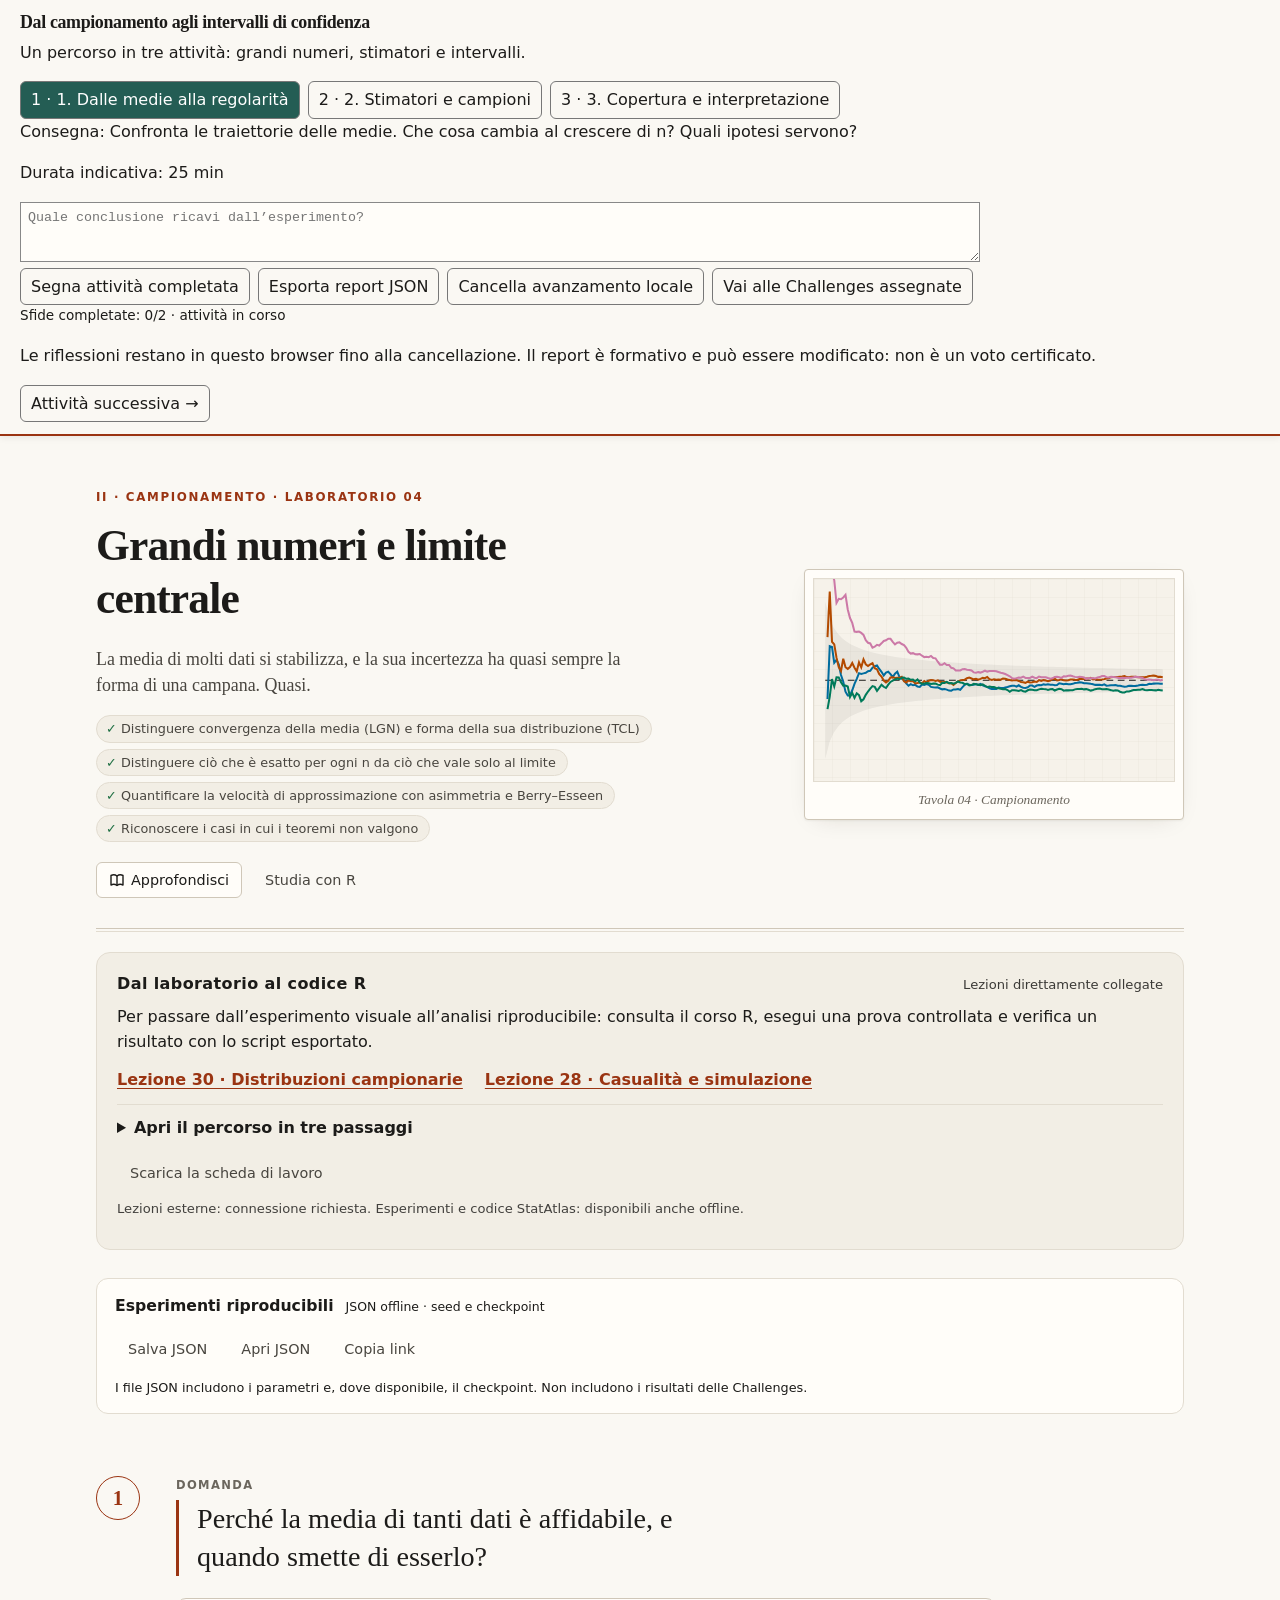
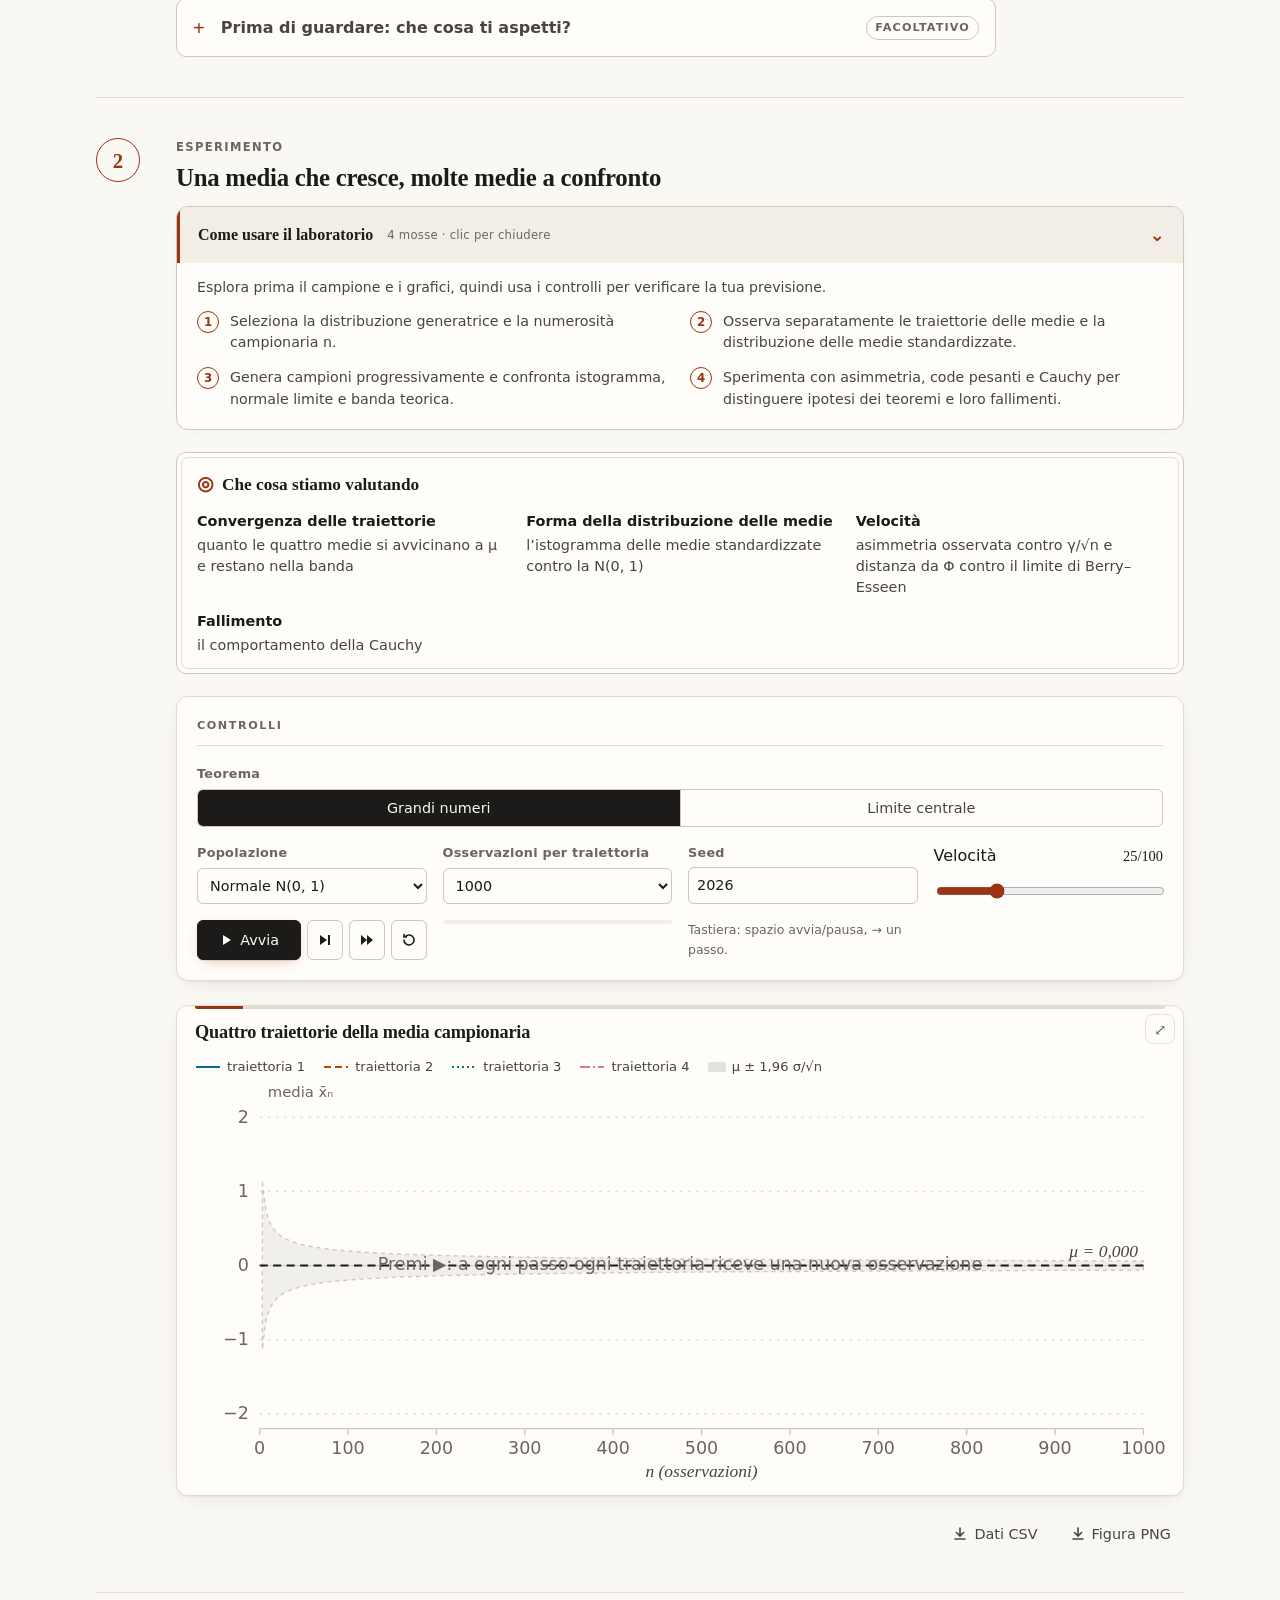
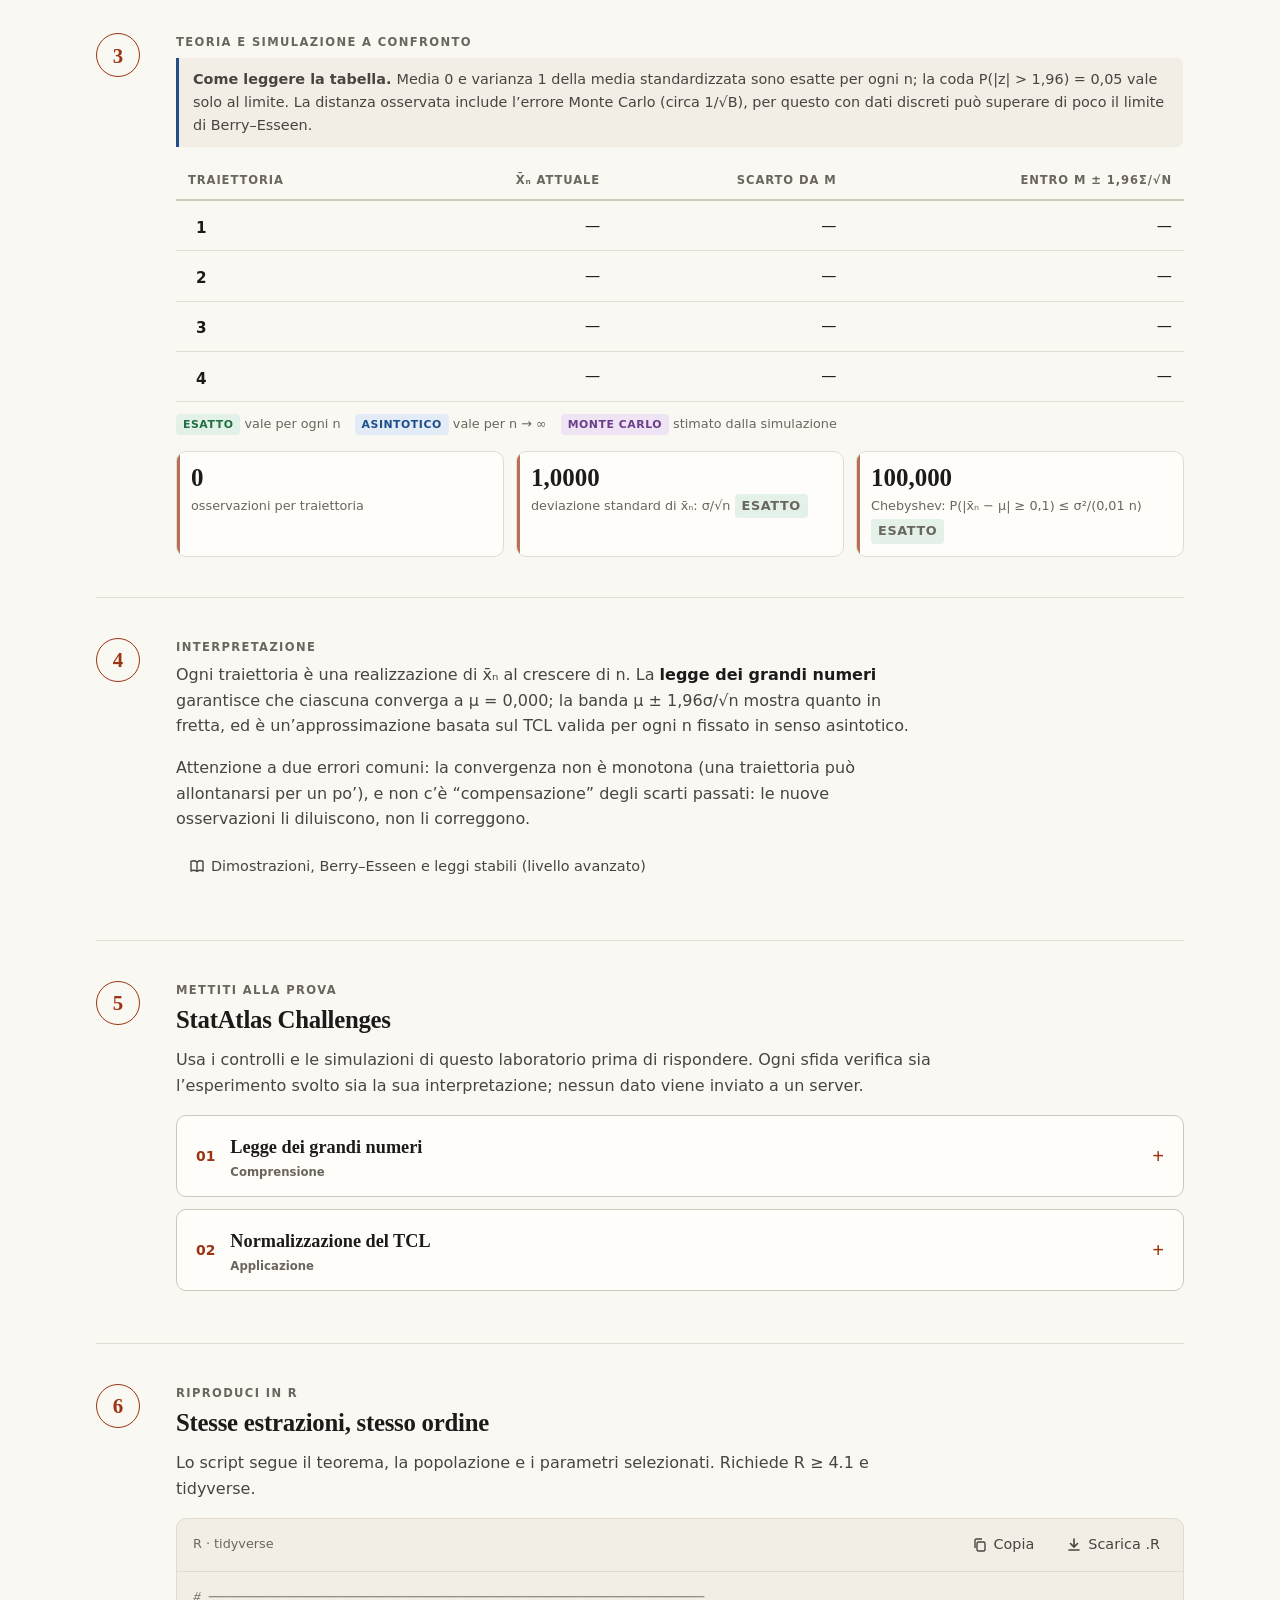
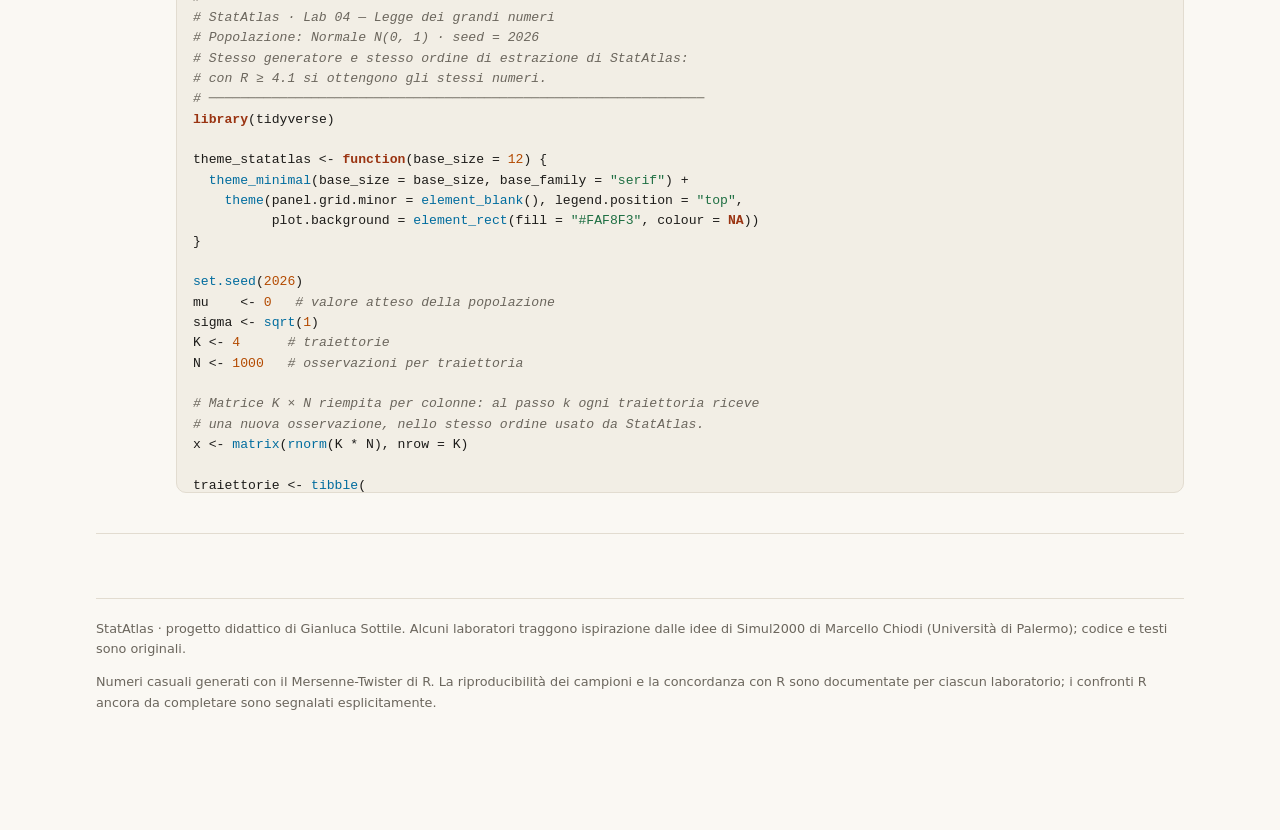
==== examples/E_percorso_campionamento.html @ dee4f97e "StatAtlas 2.1: offline teaching paths, editable projects and formative reports" ====
<!doctype html><html lang="it"><head><meta charset="utf-8"><meta name="viewport" content="width=device-width,initial-scale=1"><title>StatAtlas for Teachers · Offline</title><style>
/* styles/tokens.css */
/* StatAtlas · design tokens — tema "Editoriale" */
:root {
  --paper: #FAF8F3;
  --paper-2: #F2EEE5;
  --card: #FFFDF9;
  --ink: #1C1B19;
  --ink-2: #48453F;
  --ink-3: #6B665D;  /* ≥ 4,9:1 su tutte le superfici chiare */
  --rule: #E2DCD0;
  --rule-2: #CFC7B8;
  --accent: #9A3412;
  --accent-soft: #F6E7DD;
  --focus: #1D4ED8;

  /* dati: Okabe–Ito, sempre accompagnati da forma/tratteggio */
  /* tinte Okabe–Ito scurite per contrasto ≥ 4,5:1 anche come testo (WCAG AA) */
  --c1: #006C9E;  /* serie 1    ▲ continuo  */
  --c2: #B34A00;  /* serie 2    ◆ tratteggio */
  --c3: #007A5A;  /* serie 3    ● punteggiato */
  --c4: #CC79A7;
  --c-theory: #1C1B19;

  /* etichette di stato del risultato */
  --st-exact: #1F6F43;     --st-exact-bg: #E3F1E8;
  --st-asym: #1E4E8C;      --st-asym-bg: #E2EBF6;
  --st-approx: #8A5A00;    --st-approx-bg: #F6ECD6;
  --st-mc: #6B3E8A;        --st-mc-bg: #EEE4F4;

  --serif: "Iowan Old Style", "Palatino Linotype", "Book Antiqua", Palatino, Georgia, serif;
  --sans: system-ui, -apple-system, "Segoe UI", Roboto, "Helvetica Neue", Arial, sans-serif;
  --mono: ui-monospace, "SF Mono", Menlo, Consolas, "Liberation Mono", monospace;

  --fs-0: .8rem; --fs-1: .9rem; --fs-2: 1rem; --fs-3: 1.25rem; --fs-4: 1.56rem; --fs-5: 1.95rem; --fs-6: 2.6rem;
  --r: 10px; --r-sm: 6px;
  --shadow: 0 1px 2px rgba(40, 30, 10, .05), 0 6px 24px -12px rgba(40, 30, 10, .18);
  --sidebar: 280px; --measure: 72ch;
  --art-bg: #F6F2EA; --logo-bg: #FFFDF9;
  color-scheme: light;
}

@media (prefers-color-scheme: dark) {
  :root:not([data-theme="light"]) {
    --paper: #151412; --paper-2: #1C1B18; --card: #201E1B;
    --ink: #ECE7DC; --ink-2: #C3BCAE; --ink-3: #8F887B;
    --rule: #33302B; --rule-2: #46423B;
    --accent: #F0A07A; --accent-soft: #3A2419; --focus: #93B4FF;
    --c1: #56B4E9; --c2: #F08A3C; --c3: #2FC499; --c4: #E19BC4; --c-theory: #ECE7DC;
    --st-exact: #8FD6AA; --st-exact-bg: #1B2E22; --st-asym: #A8C6F0; --st-asym-bg: #1A2638;
    --st-approx: #E8C37A; --st-approx-bg: #33291A; --st-mc: #D0AEE8; --st-mc-bg: #2B2134;
    --shadow: 0 1px 2px rgba(0,0,0,.3), 0 8px 28px -12px rgba(0,0,0,.6);
    --art-bg: #1A1916; --logo-bg: #201E1B;
    color-scheme: dark;
  }
}
:root[data-theme="dark"] {
  --paper: #151412; --paper-2: #1C1B18; --card: #201E1B;
  --ink: #ECE7DC; --ink-2: #C3BCAE; --ink-3: #8F887B;
  --rule: #33302B; --rule-2: #46423B;
  --accent: #F0A07A; --accent-soft: #3A2419; --focus: #93B4FF;
  --c1: #56B4E9; --c2: #F08A3C; --c3: #2FC499; --c4: #E19BC4; --c-theory: #ECE7DC;
  --st-exact: #8FD6AA; --st-exact-bg: #1B2E22; --st-asym: #A8C6F0; --st-asym-bg: #1A2638;
  --st-approx: #E8C37A; --st-approx-bg: #33291A; --st-mc: #D0AEE8; --st-mc-bg: #2B2134;
  --shadow: 0 1px 2px rgba(0,0,0,.3), 0 8px 28px -12px rgba(0,0,0,.6);
  --art-bg: #1A1916; --logo-bg: #201E1B;
  color-scheme: dark;
}

/* styles/app.css */
/* StatAtlas · base, layout e componenti */
*, *::before, *::after { box-sizing: border-box; }
html { -webkit-text-size-adjust: 100%; }
body {
  margin: 0; background: var(--paper); color: var(--ink);
  font: 400 var(--fs-2)/1.6 var(--sans);
  -webkit-font-smoothing: antialiased;
}
h1, h2, h3 { font-family: var(--serif); font-weight: 600; line-height: 1.2; margin: 0 0 .5em; letter-spacing: -.01em; }
h1 { font-size: var(--fs-6); }
h2 { font-size: var(--fs-4); }
h3 { font-size: var(--fs-3); }
p { margin: 0 0 1em; }
a { color: var(--accent); }
code, pre, kbd { font-family: var(--mono); font-size: .88em; }
:focus-visible { outline: 2px solid var(--focus); outline-offset: 2px; border-radius: 4px; }
.sr-only { position: absolute; width: 1px; height: 1px; overflow: hidden; clip: rect(0 0 0 0); white-space: nowrap; }
.m { font-family: var(--serif); font-style: italic; white-space: nowrap; }
.m-up { font-family: var(--serif); white-space: nowrap; }

/* ---------- shell ---------- */
.app { display: grid; grid-template-columns: var(--sidebar) 1fr; min-height: 100vh; }
.sidebar {
  position: sticky; top: 0; height: 100vh; overflow-y: auto;
  border-right: 1px solid var(--rule); padding: 28px 20px 24px; background: var(--paper);
}
.brand { display: flex; align-items: baseline; gap: 8px; text-decoration: none; color: var(--ink); margin-bottom: 4px; }
.brand-mark { font-family: var(--serif); font-size: 1.6rem; font-weight: 700; letter-spacing: -.02em; }
.brand-mark span { color: var(--accent); }
.brand-tag { color: var(--ink-3); font-size: var(--fs-0); margin: 0 0 22px; }
.nav-part { margin: 18px 0 6px; font-size: .72rem; letter-spacing: .12em; text-transform: uppercase; color: var(--ink-3); font-weight: 600; }
.nav-list { list-style: none; margin: 0; padding: 0; }
.nav-link {
  display: grid; grid-template-columns: 28px 1fr auto; align-items: baseline; gap: 4px;
  padding: 6px 8px; border-radius: var(--r-sm); color: var(--ink-2); text-decoration: none; font-size: var(--fs-1);
}
.nav-link .num { font-family: var(--serif); color: var(--ink-3); font-variant-numeric: tabular-nums; }
.nav-link:hover { background: var(--paper-2); color: var(--ink); }
.nav-link[aria-current="page"] { background: var(--accent-soft); color: var(--ink); font-weight: 600; }
.nav-link[aria-current="page"] .num { color: var(--accent); }
.nav-link.is-soon { color: var(--ink-3); }
.nav-link .dot { width: 6px; height: 6px; border-radius: 50%; background: var(--rule-2); align-self: center; }
.nav-link.is-ready .dot { background: var(--st-exact); }
.sidebar-foot { margin-top: 28px; padding-top: 16px; border-top: 1px solid var(--rule); display: flex; gap: 8px; flex-wrap: wrap; }

.topbar { display: none; }
main { min-width: 0; }
.page { max-width: 1120px; margin: 0 auto; padding: 48px 48px 96px; }

/* ---------- bottoni e controlli ---------- */
.btn {
  display: inline-flex; align-items: center; gap: 6px; justify-content: center;
  font: 500 var(--fs-1)/1 var(--sans); color: var(--ink); background: var(--card);
  border: 1px solid var(--rule-2); border-radius: var(--r-sm); padding: 8px 12px; cursor: pointer;
  min-height: 36px; transition: background .15s, border-color .15s;
}
.btn:hover { background: var(--paper-2); }
.btn:disabled { opacity: .45; cursor: not-allowed; }
.btn-primary { background: var(--ink); color: var(--paper); border-color: var(--ink); }
.btn-primary:hover { background: var(--ink-2); }
.btn-ghost { background: transparent; border-color: transparent; color: var(--ink-2); }
.btn-ghost:hover { background: var(--paper-2); }
.btn-icon { padding: 8px; min-width: 36px; }
.btn svg { width: 16px; height: 16px; }

.field { display: grid; gap: 4px; }
.field > span { font-size: var(--fs-0); color: var(--ink-3); font-weight: 600; letter-spacing: .02em; }
.field output { font-family: var(--serif); font-variant-numeric: tabular-nums; color: var(--ink); font-size: var(--fs-1); }
.field-row { display: flex; justify-content: space-between; align-items: baseline; }
input[type="range"] { width: 100%; accent-color: var(--accent); }
input[type="number"], select {
  font: inherit; font-size: var(--fs-1); color: var(--ink); background: var(--card);
  border: 1px solid var(--rule-2); border-radius: var(--r-sm); padding: 6px 8px; min-height: 36px; width: 100%;
}
.seg { display: inline-flex; border: 1px solid var(--rule-2); border-radius: var(--r-sm); overflow: hidden; background: var(--card); }
.seg button { font: 500 var(--fs-1) var(--sans); border: 0; background: transparent; color: var(--ink-2); padding: 8px 14px; cursor: pointer; min-height: 36px; }
.seg button + button { border-left: 1px solid var(--rule-2); }
.seg button[aria-pressed="true"] { background: var(--ink); color: var(--paper); }

/* ---------- home ---------- */
.hero { padding: 24px 0 40px; border-bottom: 1px solid var(--rule); margin-bottom: 40px; }
.kicker { font-size: .74rem; letter-spacing: .14em; text-transform: uppercase; color: var(--accent); font-weight: 700; margin-bottom: 12px; }
.lede { font-family: var(--serif); font-size: var(--fs-3); color: var(--ink-2); max-width: 60ch; line-height: 1.5; }
.parts { display: grid; gap: 40px; }
.part h2 { display: flex; gap: 12px; align-items: baseline; }
.part h2 .roman { font-size: var(--fs-3); color: var(--accent); }
.cards { display: grid; grid-template-columns: repeat(auto-fill, minmax(240px, 1fr)); gap: 16px; }
.card {
  display: block; background: var(--card); border: 1px solid var(--rule); border-radius: var(--r);
  padding: 18px 18px 16px; color: inherit; text-decoration: none; transition: border-color .15s, transform .15s, box-shadow .15s;
}
a.card:hover { border-color: var(--rule-2); box-shadow: var(--shadow); transform: translateY(-1px); }
.card .num { font-family: var(--serif); color: var(--ink-3); font-size: var(--fs-1); }
.card h3 { font-size: 1.12rem; margin: 4px 0 6px; }
.card p { font-size: var(--fs-1); color: var(--ink-2); margin: 0 0 10px; }
.card.is-soon { background: transparent; border-style: dashed; }
.tag { display: inline-block; font-size: .7rem; font-weight: 700; letter-spacing: .06em; text-transform: uppercase; padding: 3px 8px; border-radius: 99px; background: var(--paper-2); color: var(--ink-3); }
.tag-ready { background: var(--st-exact-bg); color: var(--st-exact); }
.tag-new { background: var(--accent-soft); color: var(--accent); }

/* ---------- laboratorio ---------- */
.lab-head { padding-bottom: 28px; border-bottom: 1px solid var(--rule); margin-bottom: 8px; display: grid; grid-template-columns: 1fr auto; gap: 24px; align-items: end; }
.lab-head h1 { font-size: var(--fs-5); max-width: 22ch; }
.lab-head .lede { font-size: 1.12rem; margin: 0; }
.step { display: grid; grid-template-columns: 56px 1fr; gap: 0 16px; padding: 32px 0; border-bottom: 1px solid var(--rule); }
.step:last-child { border-bottom: 0; }
.step-num { font-family: var(--serif); font-size: var(--fs-4); color: var(--accent); line-height: 1; padding-top: 2px; }
.step-label { font-size: .72rem; letter-spacing: .12em; text-transform: uppercase; color: var(--ink-3); font-weight: 700; margin-bottom: 6px; }
.step h2 { font-size: var(--fs-3); }
.step-body { min-width: 0; }
.question { font-family: var(--serif); font-size: var(--fs-4); line-height: 1.35; max-width: 34ch; margin: 0; }
.prose { max-width: var(--measure); color: var(--ink-2); }
.prose strong { color: var(--ink); }

.choices { display: grid; grid-template-columns: repeat(auto-fit, minmax(180px, 1fr)); gap: 10px; max-width: 760px; }
.choice { position: relative; }
.choice input { position: absolute; opacity: 0; }
.choice label {
  display: block; padding: 12px 14px; border: 1px solid var(--rule-2); border-radius: var(--r-sm); background: var(--card);
  cursor: pointer; font-size: var(--fs-1); transition: border-color .15s, background .15s;
}
.choice input:checked + label { border-color: var(--ink); background: var(--paper-2); box-shadow: inset 0 0 0 1px var(--ink); }
.choice input:focus-visible + label { outline: 2px solid var(--focus); outline-offset: 2px; }
.feedback { margin-top: 14px; padding: 12px 14px; border-left: 3px solid var(--accent); background: var(--accent-soft); border-radius: 0 var(--r-sm) var(--r-sm) 0; max-width: 760px; font-size: var(--fs-1); }
.muted { color: var(--ink-3); font-size: var(--fs-1); }

/* esperimento */
.lab-grid { display: grid; grid-template-columns: 260px 1fr; gap: 24px; align-items: start; }
.panel { background: var(--card); border: 1px solid var(--rule); border-radius: var(--r); padding: 18px; }
.controls { display: grid; gap: 16px; position: sticky; top: 16px; }
.controls .seg { display: flex; width: 100%; }
.controls .seg button { flex: 1; padding: 8px 6px; }
.controls > .field:first-child { grid-column: 1 / -1; }
.lab-head > .btn { justify-self: start; }
.transport { display: flex; gap: 6px; flex-wrap: wrap; }
.progress { height: 4px; background: var(--paper-2); border-radius: 2px; overflow: hidden; }
.progress > i { display: block; height: 100%; background: var(--accent); width: 0; transition: width .1s linear; }
.figure { display: grid; gap: 16px; }
.fig { background: var(--card); border: 1px solid var(--rule); border-radius: var(--r); padding: 14px 14px 8px; }
.fig-title { display: flex; justify-content: space-between; align-items: baseline; gap: 12px; flex-wrap: wrap; margin-bottom: 4px; }
.fig-title h3 { font-size: 1.02rem; margin: 0; }
.fig svg { display: block; width: 100%; height: auto; }
.legend { display: flex; gap: 16px; flex-wrap: wrap; font-size: var(--fs-0); color: var(--ink-2); }
.legend span { display: inline-flex; align-items: center; gap: 6px; }
.legend svg { width: 26px; height: 12px; }
.toolbar { display: flex; gap: 6px; flex-wrap: wrap; justify-content: flex-end; }

/* tabella teoria vs simulazione */
.tbl-wrap { overflow-x: auto; }
table.tv { border-collapse: collapse; width: 100%; font-size: var(--fs-1); font-variant-numeric: tabular-nums; }
table.tv th, table.tv td { padding: 10px 12px; text-align: right; border-bottom: 1px solid var(--rule); white-space: nowrap; }
table.tv th { font-size: .72rem; letter-spacing: .08em; text-transform: uppercase; color: var(--ink-3); font-weight: 700; }
table.tv th:first-child, table.tv td:first-child { text-align: left; }
table.tv td .th { color: var(--ink-3); font-size: .85em; display: block; }
table.tv .est { display: inline-flex; align-items: center; gap: 8px; font-weight: 600; }
.badge { display: inline-block; font-size: .68rem; font-weight: 700; letter-spacing: .05em; text-transform: uppercase; padding: 2px 7px; border-radius: 4px; }
.st-exact { background: var(--st-exact-bg); color: var(--st-exact); }
.st-asym { background: var(--st-asym-bg); color: var(--st-asym); }
.st-approx { background: var(--st-approx-bg); color: var(--st-approx); }
.st-mc { background: var(--st-mc-bg); color: var(--st-mc); }
.status-key { display: flex; gap: 14px; flex-wrap: wrap; margin-top: 12px; font-size: var(--fs-0); color: var(--ink-3); }
.kpis { display: grid; grid-template-columns: repeat(auto-fit, minmax(170px, 1fr)); gap: 12px; margin-top: 16px; }
.kpi { border: 1px solid var(--rule); border-radius: var(--r-sm); padding: 12px 14px; background: var(--card); }
.kpi b { display: block; font-family: var(--serif); font-size: var(--fs-4); font-weight: 600; line-height: 1.1; }
.kpi span { font-size: var(--fs-0); color: var(--ink-3); }

/* codice R */
.code { position: relative; background: var(--paper-2); border: 1px solid var(--rule); border-radius: var(--r); overflow: hidden; }
.code-bar { display: flex; justify-content: space-between; align-items: center; padding: 8px 10px 8px 16px; border-bottom: 1px solid var(--rule); font-size: var(--fs-0); color: var(--ink-3); }
.code pre { margin: 0; padding: 16px; overflow: auto; max-height: 520px; line-height: 1.55; font-size: .82rem; tab-size: 2; }
.tok-c { color: var(--ink-3); font-style: italic; }
.tok-s { color: var(--st-exact); }
.tok-n { color: var(--c2); }
.tok-k { color: var(--accent); font-weight: 600; }
.tok-f { color: var(--c1); }

/* drawer approfondimenti */
.drawer-backdrop { position: fixed; inset: 0; background: rgba(20, 16, 10, .32); opacity: 0; pointer-events: none; transition: opacity .2s; z-index: 40; }
.drawer {
  position: fixed; top: 0; right: 0; height: 100vh; width: min(620px, 100vw); background: var(--paper);
  border-left: 1px solid var(--rule); box-shadow: var(--shadow); transform: translateX(100%); transition: transform .25s ease;
  z-index: 50; display: flex; flex-direction: column;
}
.drawer.open { transform: none; }
.drawer.open + .drawer-backdrop, .drawer-backdrop.show { opacity: 1; pointer-events: auto; }
.drawer-head { display: flex; justify-content: space-between; align-items: center; padding: 16px 20px; border-bottom: 1px solid var(--rule); gap: 12px; }
.drawer-body { overflow-y: auto; padding: 24px 28px 48px; }
.drawer-body h3 { margin-top: 1.4em; }
.drawer-body .prose { color: var(--ink); }
.eq { font-family: var(--serif); font-size: 1.08rem; text-align: center; margin: 14px 0; padding: 12px; background: var(--card); border: 1px solid var(--rule); border-radius: var(--r-sm); overflow-x: auto; }
.callout { border-left: 3px solid var(--st-asym); background: var(--st-asym-bg); padding: 10px 14px; border-radius: 0 var(--r-sm) var(--r-sm) 0; margin: 14px 0; font-size: var(--fs-1); }
.callout.warn { border-color: var(--st-approx); background: var(--st-approx-bg); }
.frac { display: inline-flex; flex-direction: column; vertical-align: middle; text-align: center; font-size: .9em; margin: 0 2px; }
.frac > span:first-child { border-bottom: 1px solid currentColor; padding: 0 3px; }

.toast { position: fixed; bottom: 20px; left: 50%; transform: translateX(-50%) translateY(20px); background: var(--ink); color: var(--paper); padding: 10px 16px; border-radius: var(--r-sm); font-size: var(--fs-1); opacity: 0; transition: .2s; z-index: 60; pointer-events: none; }
.toast.show { opacity: 1; transform: translateX(-50%); }
.foot { margin-top: 64px; padding-top: 20px; border-top: 1px solid var(--rule); font-size: var(--fs-0); color: var(--ink-3); }

/* ---------- responsive ---------- */
@media (max-width: 1100px) {
  .lab-grid { grid-template-columns: 1fr; }
  .controls { position: static; grid-template-columns: repeat(auto-fit, minmax(200px, 1fr)); }
}
@media (max-width: 860px) {
  .app { grid-template-columns: 1fr; }
  .sidebar { position: fixed; z-index: 45; width: min(300px, 86vw); transform: translateX(-100%); transition: transform .25s; box-shadow: var(--shadow); }
  .sidebar.open { transform: none; }
  .topbar { display: flex; align-items: center; justify-content: space-between; padding: 10px 16px; border-bottom: 1px solid var(--rule); position: sticky; top: 0; background: var(--paper); z-index: 30; }
  .page { padding: 28px 16px 72px; }
  h1 { font-size: var(--fs-5); }
  .lab-head { grid-template-columns: 1fr; }
  .lab-head h1 { font-size: var(--fs-4); }
  .step { grid-template-columns: 1fr; }
  .step-num { font-size: var(--fs-3); margin-bottom: 6px; }
  .question { font-size: var(--fs-3); }
}
@media (prefers-reduced-motion: reduce) { * { transition: none !important; animation: none !important; } }
@media print { .sidebar, .topbar, .controls, .toolbar, .drawer { display: none !important; } .app { display: block; } }

/* styles/editorial.css */
/* StatAtlas · styles/editorial.css — revisione grafica 1.1:
 * identità (logo, tavole illustrate), cornici editoriali, layout più ampio, grafici più grandi. */

/* ---------- impaginazione generale ---------- */
.page { max-width: 1560px; padding: 52px 56px 104px; }
h1 { letter-spacing: -.02em; }
h1 em { font-style: italic; color: var(--accent); font-weight: 600; }
::selection { background: var(--accent-soft); }
a.btn { text-decoration: none; }

/* ---------- marchio ---------- */
.brand { align-items: center; gap: 10px; }
.brand .logo { flex: none; }
.brand-mark { font-size: 1.55rem; }
.sidebar { background: linear-gradient(180deg, var(--paper) 0%, var(--paper-2) 100%); }
.sidebar::after { content: ""; position: absolute; top: 0; right: 0; width: 3px; height: 100%; background: repeating-linear-gradient(180deg, var(--rule) 0 6px, transparent 6px 12px); }
.nav-link { position: relative; padding: 7px 10px; }
.nav-link[aria-current="page"]::before { content: ""; position: absolute; left: -12px; top: 6px; bottom: 6px; width: 3px; border-radius: 2px; background: var(--accent); }
.topbar .brand { display: flex; }

/* ---------- home ---------- */
.hero-home { display: grid; grid-template-columns: minmax(0, 1.1fr) minmax(0, 1fr); gap: 48px; align-items: center; padding: 20px 0 48px; border-bottom: 0; margin-bottom: 8px; }
.hero-home h1 { font-size: clamp(2.3rem, 4.2vw, 3.6rem); max-width: 14ch; }
.hero-actions { display: flex; gap: 10px; flex-wrap: wrap; margin-top: 22px; }
.hero-art { position: relative; display: grid; grid-template-columns: 1fr 1fr; gap: 12px; }
.hero-art .mosaic { border: 1px solid var(--rule-2); border-radius: 8px; overflow: hidden; background: var(--card); box-shadow: var(--shadow); }
.hero-art .mosaic svg { display: block; width: 100%; height: auto; }
.hero-art .m1, .hero-art .m2 { transform: translateY(18px); }
.hero-logo { position: absolute; left: 50%; top: 50%; transform: translate(-50%, -38%); z-index: 2; background: var(--paper); border-radius: 50%; padding: 10px; box-shadow: 0 0 0 1px var(--rule-2), var(--shadow); }
.hero-logo .logo { display: block; width: 104px; height: 104px; }

.how { border-top: 1px solid var(--rule); border-bottom: 1px solid var(--rule); padding: 26px 0 30px; margin: 30px 0 52px; position: relative; }
.how::before, .how::after { content: ""; position: absolute; left: 0; right: 0; height: 1px; background: var(--rule); }
.how::before { top: 3px; } .how::after { bottom: 3px; }
.how-steps { list-style: none; margin: 14px 0 0; padding: 0; display: grid; grid-template-columns: repeat(6, 1fr); gap: 14px; counter-reset: s; }
.how-steps li { display: grid; gap: 4px; position: relative; padding-top: 4px; }
.how-steps li::after { content: ""; position: absolute; top: 19px; left: 42px; right: -8px; height: 1px; background: var(--rule-2); }
.how-steps li:last-child::after { display: none; }
.how-num { width: 32px; height: 32px; border-radius: 50%; border: 1.5px solid var(--accent); color: var(--accent); display: grid; place-items: center; font-family: var(--serif); font-weight: 600; background: var(--paper); position: relative; z-index: 1; }
.how-steps strong { font-family: var(--serif); font-size: 1.04rem; margin-top: 6px; }
.how-steps span:last-child { font-size: var(--fs-0); color: var(--ink-3); line-height: 1.45; }

.parts { gap: 64px; }
.part-banner { display: grid; grid-template-columns: minmax(0, 1fr) minmax(0, 420px); gap: 36px; align-items: center; margin-bottom: 22px; padding-bottom: 22px; border-bottom: 1px solid var(--rule); }
.part-roman { font-family: var(--serif); font-size: 4.2rem; line-height: .9; color: var(--accent); font-weight: 600; }
.part-banner h2 { font-size: var(--fs-5); margin: 6px 0 8px; }
.part-banner p { color: var(--ink-2); max-width: 60ch; margin-bottom: 6px; font-size: 1.04rem; }
.part-art { border: 1px solid var(--rule-2); padding: 7px; background: var(--card); border-radius: 4px; box-shadow: var(--shadow); }
.part-art svg { display: block; width: 100%; height: auto; border: 1px solid var(--rule); }

.cards { grid-template-columns: repeat(auto-fill, minmax(290px, 1fr)); gap: 22px; }
.card { padding: 0; overflow: hidden; display: flex; flex-direction: column; border-radius: 10px; }
.card-art { border-bottom: 1px solid var(--rule); aspect-ratio: 16 / 8; overflow: hidden; }
.card-art svg { display: block; width: 100%; height: 100%; transition: transform .35s ease; }
a.card:hover .card-art svg { transform: scale(1.04); }
.card-body { padding: 16px 18px 18px; display: flex; flex-direction: column; gap: 2px; flex: 1; }
.card .num { font-size: .74rem; letter-spacing: .1em; text-transform: uppercase; font-family: var(--sans); font-weight: 700; color: var(--accent); }
.card h3 { font-size: 1.2rem; margin: 2px 0 6px; }
.card p { flex: 1; }
.card-go { font-size: var(--fs-1); font-weight: 600; color: var(--accent); }

/* ---------- parti come tessere e finestre ---------- */
.part-tiles { display: grid; grid-template-columns: repeat(2, minmax(0, 1fr)); gap: 24px; }
.part-tile { all: unset; box-sizing: border-box; cursor: pointer; display: grid; grid-template-rows: auto 1fr; background: var(--card); border: 1px solid var(--rule-2); border-radius: 12px; overflow: hidden; box-shadow: var(--shadow); transition: transform .2s, box-shadow .2s, border-color .2s; }
.part-tile:hover { transform: translateY(-2px); border-color: var(--accent); }
.part-tile:focus-visible { outline: 2px solid var(--focus); outline-offset: 3px; }
.part-tile .part-art { border: 0; border-bottom: 1px solid var(--rule); border-radius: 0; box-shadow: none; padding: 0; aspect-ratio: 16 / 6; overflow: hidden; }
.part-tile .part-art svg { border: 0; width: 100%; height: 100%; transition: transform .4s; }
.part-tile:hover .part-art svg { transform: scale(1.04); }
.part-tile .part-text { padding: 18px 22px 20px; display: flex; flex-direction: column; }
.part-tile .part-roman { font-size: 2.6rem; }
.part-tile h2 { font-size: 1.6rem; margin: 2px 0 8px; }
.part-tile p { color: var(--ink-2); font-size: .98rem; flex: 1; }
.part-foot { display: flex; justify-content: space-between; align-items: baseline; gap: 12px; flex-wrap: wrap; border-top: 1px solid var(--rule); padding-top: 10px; margin-top: 6px; }
.modal-back { position: fixed; inset: 0; background: rgba(20, 16, 10, .45); z-index: 70; animation: sa-fade .2s ease both; }
.modal { position: fixed; z-index: 71; left: 50%; top: 50%; transform: translate(-50%, -50%); width: min(1080px, calc(100vw - 32px)); max-height: calc(100vh - 48px); overflow-y: auto;
  background: var(--paper); border: 1px solid var(--rule-2); border-radius: 14px; box-shadow: 0 30px 80px -20px rgba(0,0,0,.45); padding: 22px 26px 28px; animation: sa-pop .25s ease both; }
.modal-head { display: grid; grid-template-columns: 220px 1fr auto; gap: 20px; align-items: center; padding-bottom: 18px; margin-bottom: 20px; border-bottom: 1px solid var(--rule); }
.modal-head h2 { font-size: var(--fs-5); margin: 2px 0 6px; }
.modal-art { border: 1px solid var(--rule-2); border-radius: 6px; overflow: hidden; }
.modal-art svg { display: block; width: 100%; height: auto; }
.modal-close { align-self: start; }
.modal-wide { width: min(1240px, calc(100vw - 32px)); }
.modal-head-plain { grid-template-columns: 1fr auto; }
.atlas-map { border: 1px solid var(--rule-2); border-radius: 12px; overflow: hidden; background: var(--paper); }
.atlas-map svg { display: block; width: 100%; height: auto; }
.atlas-map g[role="link"] { transition: opacity .2s; }
.atlas-map g[role="link"]:hover rect, .atlas-map g[role="link"]:focus rect { stroke: var(--accent); stroke-width: 2.4; }
.atlas-map g[role="link"]:focus { outline: none; }
@keyframes sa-fade { from { opacity: 0; } }
@keyframes sa-pop { from { opacity: 0; transform: translate(-50%, -47%) scale(.98); } }

/* ---------- previsione facoltativa dentro la domanda ---------- */
details.predict { margin-top: 22px; border: 1px solid var(--rule-2); border-radius: 10px; background: var(--card); max-width: 820px; }
details.predict > summary { cursor: pointer; list-style: none; display: flex; align-items: center; justify-content: space-between; gap: 12px; padding: 12px 16px; font-weight: 600; color: var(--ink-2); }
details.predict > summary::-webkit-details-marker { display: none; }
details.predict > summary::before { content: "+"; font-family: var(--serif); font-size: 1.3rem; color: var(--accent); margin-right: 4px; transition: transform .2s; }
details.predict[open] > summary::before { transform: rotate(45deg); }
details.predict > summary > span:first-child { flex: 1; }
.predict-tag { font-size: .7rem; letter-spacing: .1em; text-transform: uppercase; color: var(--ink-3); border: 1px solid var(--rule-2); border-radius: 99px; padding: 2px 8px; font-weight: 700; }
details.predict[open] { padding-bottom: 16px; }
details.predict > :not(summary) { margin-left: 16px; margin-right: 16px; }

/* ---------- testata del laboratorio ---------- */
.lab-head { grid-template-columns: minmax(0, 1fr) minmax(260px, 380px); gap: 40px; align-items: center; padding-bottom: 32px; border-bottom: 0; position: relative; }
.lab-head::after { content: ""; position: absolute; left: 0; right: 0; bottom: 0; height: 4px; border-top: 1px solid var(--rule-2); border-bottom: 1px solid var(--rule); }
.lab-head h1 { font-size: clamp(2rem, 3.4vw, 2.9rem); max-width: 20ch; }
.head-actions { margin-top: 18px; }
.lab-cover { margin: 0; border: 1px solid var(--rule-2); background: var(--card); padding: 8px 8px 0; border-radius: 4px; box-shadow: var(--shadow); }
.lab-cover svg { display: block; width: 100%; height: auto; border: 1px solid var(--rule); }
.lab-cover figcaption { font-family: var(--serif); font-style: italic; font-size: .84rem; color: var(--ink-3); text-align: center; padding: 7px 0 8px; }
.chips { list-style: none; margin: 16px 0 0; padding: 0; display: flex; flex-wrap: wrap; gap: 6px 8px; max-width: 70ch; }
.chips li { font-size: .8rem; color: var(--ink-2); background: var(--paper-2); border: 1px solid var(--rule); border-radius: 99px; padding: 4px 11px 4px 24px; position: relative; line-height: 1.35; }
.chips li::before { content: "✓"; position: absolute; left: 9px; color: var(--st-exact); font-weight: 700; }

/* ---------- passi ---------- */
.step { grid-template-columns: 64px 1fr; padding: 40px 0; border-bottom: 1px solid var(--rule); }
.step-num { width: 44px; height: 44px; border-radius: 50%; border: 1.5px solid var(--accent); display: grid; place-items: center; font-size: 1.3rem; font-weight: 600; background: var(--paper); }
.step h2 { font-size: 1.55rem; }
.question { font-size: clamp(1.4rem, 2.2vw, 1.8rem); max-width: 40ch; padding-left: 18px; border-left: 3px solid var(--accent); }

/* ---------- riquadri didattici ---------- */
.focus-box { border: 1px solid var(--rule-2); border-radius: 10px; background: var(--card); padding: 16px 20px 18px; margin: 4px 0 22px; position: relative; }
.focus-box::before { content: ""; position: absolute; inset: 4px; border: 1px solid var(--rule); border-radius: 7px; pointer-events: none; }
.focus-title { display: flex; align-items: center; gap: 8px; font-family: var(--serif); font-weight: 600; font-size: 1.08rem; margin-bottom: 10px; position: relative; }
.focus-icon { color: var(--accent); font-size: 1.2rem; }
.focus-grid { display: grid; grid-template-columns: repeat(auto-fit, minmax(230px, 1fr)); gap: 12px 22px; margin: 0; position: relative; }
.focus-grid dt { font-weight: 700; font-size: var(--fs-1); color: var(--ink); }
.focus-grid dd { margin: 2px 0 0; font-size: var(--fs-1); color: var(--ink-2); line-height: 1.45; }
.table-guide { font-size: var(--fs-1); color: var(--ink-2); background: var(--paper-2); border-left: 3px solid var(--st-asym); padding: 10px 14px; border-radius: 0 6px 6px 0; margin-bottom: 14px; max-width: 110ch; }

/* ---------- esperimento: grafici più grandi ---------- */
.lab-grid { grid-template-columns: 272px minmax(0, 1fr); gap: 24px; }
.panel.controls { border-radius: 12px; padding: 20px; box-shadow: var(--shadow); }
.panel.controls::before { content: "Controlli"; display: block; font-size: .7rem; letter-spacing: .14em; text-transform: uppercase; color: var(--ink-3); font-weight: 700; padding-bottom: 10px; margin-bottom: 2px; border-bottom: 1px solid var(--rule); }
.figure { gap: 20px; }
.fig { border-radius: 12px; padding: 16px 18px 10px; position: relative; box-shadow: var(--shadow); }
.fig::before { content: ""; position: absolute; left: 18px; right: 18px; top: 0; height: 3px; background: linear-gradient(90deg, var(--accent) 0 48px, var(--rule) 48px); border-radius: 0 0 2px 2px; }
.fig-title h3 { font-size: 1.14rem; }
.legend { font-size: .82rem; gap: 6px 18px; }
.fig svg text { font-variant-numeric: tabular-nums; }
.btn-primary { box-shadow: 0 1px 0 rgba(0,0,0,.08), 0 4px 14px -6px rgba(154,52,18,.45); }

/* tabelle e indicatori */
table.tv { font-size: .95rem; }
table.tv thead th { border-bottom: 2px solid var(--rule-2); }
table.tv tbody tr:hover td { background: var(--paper-2); }
table.tv tr.row-sel td { background: var(--accent-soft); font-weight: 600; }
.kpi { border-radius: 10px; position: relative; overflow: hidden; }
.kpi::before { content: ""; position: absolute; left: 0; top: 0; bottom: 0; width: 3px; background: var(--accent); opacity: .7; }

/* ---------- laboratorio spaziale: istruzioni e stato interattivo ---------- */
.moran-guide { padding: 14px 18px; margin: 0 0 18px; background: var(--paper-2); border-left: 3px solid var(--accent); border-radius: 0 8px 8px 0; color: var(--ink-2); font-size: var(--fs-1); }
.moran-guide strong { color: var(--ink); }
.moran-guide ol { margin: 5px 0 0; padding-left: 22px; }
.moran-guide li { margin: 3px 0; }
.moran-map-info { margin: 8px 0 3px; font-size: .82rem; line-height: 1.5; color: var(--ink-2); }
.moran-perm-status { font: 500 .75rem/1.4 var(--sans); color: var(--ink-3); }

/* ---------- drawer di approfondimento ---------- */
.drawer { width: min(760px, 100vw); }
.drawer-head { display: grid; gap: 12px; padding: 18px 26px 14px; }
.seg-tabs { width: 100%; }
.seg-tabs button { flex: 1; }
.drawer-body { padding: 26px 34px 64px; }
.drawer-body .prose { max-width: none; }
.drawer-body h3 { font-size: 1.22rem; padding-top: 6px; }
.drawer-body h3.sep { border-top: 1px solid var(--rule); padding-top: 22px; margin-top: 28px; }
.objectives { border: 1px solid var(--rule-2); background: var(--card); border-radius: 10px; padding: 14px 18px; margin-bottom: 18px; }
.objectives ul { margin: 6px 0 0; padding-left: 20px; }
.objectives li { margin: 3px 0; }
.errlist li { margin: 4px 0; }
.errlist li::marker { content: "✗  "; color: var(--c2); }
.exercise { display: grid; grid-template-columns: 38px 1fr; gap: 12px; border: 1px solid var(--rule); border-radius: 10px; padding: 14px 16px; margin: 12px 0; background: var(--card); }
.ex-num { width: 30px; height: 30px; border-radius: 50%; background: var(--accent); color: var(--paper); display: grid; place-items: center; font-family: var(--serif); font-weight: 700; }
.exercise p { margin: 0 0 6px; }
.exercise details { margin-top: 6px; }
.exercise summary { cursor: pointer; color: var(--accent); font-weight: 600; font-size: var(--fs-1); }
.exercise details p { margin-top: 8px; padding: 10px 12px; background: var(--paper-2); border-radius: 6px; }
.refs { padding-left: 22px; }
.refs li { margin: 8px 0; line-height: 1.5; }

/* ---------- animazione di comparsa ---------- */
@keyframes sa-in { from { opacity: 0; transform: translateY(6px); } to { opacity: 1; transform: none; } }
.page > * { animation: sa-in .45s ease both; }
.page > *:nth-child(2) { animation-delay: .05s; } .page > *:nth-child(3) { animation-delay: .1s; }

/* ---------- responsive ---------- */
@media (max-width: 1280px) {
  .lab-grid { grid-template-columns: 1fr; }
  .panel.controls { position: static; grid-template-columns: repeat(auto-fit, minmax(220px, 1fr)); }
  .panel.controls::before { grid-column: 1 / -1; }
}
@media (max-width: 1100px) {
  .hero-home, .part-banner, .lab-head { grid-template-columns: 1fr; }
  .how-steps { grid-template-columns: repeat(3, 1fr); }
  .how-steps li::after { display: none; }
  .lab-cover { max-width: 460px; }
}
@media (max-width: 860px) {
  .part-tiles { grid-template-columns: 1fr; gap: 16px; }
  .part-tile .part-art { aspect-ratio: 16 / 4.5; }
  .part-tile .part-roman { font-size: 2rem; }
  .modal-head { grid-template-columns: 1fr auto; }
  .modal-art { display: none; }
  .page { padding: 28px 16px 72px; }
  .how-steps { grid-template-columns: 1fr 1fr; }
  .part-roman { font-size: 3rem; }
  .step { grid-template-columns: 1fr; }
  .step-num { width: 36px; height: 36px; font-size: 1.05rem; margin-bottom: 8px; }
  .sidebar::after { display: none; }
  .drawer-body { padding: 20px 18px 48px; }
}

/* pannelli affiancati: si dispongono su più righe prima di diventare troppo piccoli */
.duo { display: grid; grid-template-columns: repeat(auto-fit, minmax(440px, 1fr)); gap: 16px; }
.trio { display: grid; grid-template-columns: repeat(auto-fit, minmax(300px, 1fr)); gap: 12px; }
.trio5 { display: grid; grid-template-columns: repeat(auto-fit, minmax(170px, 1fr)); gap: 8px; }
@media (max-width: 640px) { .duo, .trio { grid-template-columns: 1fr; } }

/* pulsante di ingrandimento dei grafici e finestra modale */
.fig-zoom-btn { position: absolute; top: 8px; right: 8px; z-index: 2; width: 30px; height: 30px; display: grid; place-items: center; border-radius: 8px; border: 1px solid var(--rule); background: var(--card); color: var(--ink-2); font-size: 15px; line-height: 1; cursor: pointer; opacity: .8; }
.fig-zoom-btn:hover, .fig-zoom-btn:focus-visible { opacity: 1; border-color: var(--accent); color: var(--accent); }
.fig > .fig-title { padding-right: 38px; }
.fig-modal { position: fixed; inset: 0; z-index: 200; background: rgba(20, 18, 15, .62); display: flex; align-items: flex-start; justify-content: center; padding: 3vh 2vw; overflow-y: auto; overscroll-behavior: contain; }
.fig-modal-box { width: min(1500px, 96vw); margin: auto 0; }
.fig.fig-in-modal { margin: 0; box-shadow: 0 24px 60px -20px rgba(0, 0, 0, .5); }
.fig.fig-in-modal svg:not([aria-hidden]) { width: 100%; height: auto; max-height: 80vh; }
.fig.fig-in-modal .duo, .fig.fig-in-modal .trio { grid-template-columns: repeat(auto-fit, minmax(380px, 1fr)); }
html.zoom-open, html.zoom-open body { overflow: hidden; }
/* barra di avvio: il pulsante principale occupa lo spazio restante, così cambiare «Avvia/Pausa/Riprendi/Riavvia»
   non sposta né deforma gli altri pulsanti */
.transport { display: grid; grid-template-columns: minmax(0, 1fr) repeat(3, auto); gap: 6px; align-items: stretch; }
.transport > .btn-primary { justify-content: center; white-space: nowrap; min-width: 0; overflow: hidden; }
.transport > .btn-icon { flex: none; }

/* ---------- formule composte (core/math.js) ---------- */
.m { font-family: var(--serif); font-size: 1.06em; font-style: normal; line-height: 1.2; white-space: nowrap; font-variant-numeric: lining-nums; font-feature-settings: "lnum" 1, "onum" 0; }
.m i { font-style: italic; }
.m sub, .m sup { font-size: .72em; line-height: 0; }
.m-rel { margin: 0 .3em; } .m-bin { margin: 0 .22em; }
.m-xarrow { display: inline-flex; flex-direction: column; align-items: center; justify-content: center; vertical-align: middle; line-height: 1; white-space: nowrap; }
.m-xarrow-top { font-size: .68em; min-height: .9em; line-height: 1.2; }
.m-sp1 { display: inline-block; width: .17em; } .m-sp2 { display: inline-block; width: .3em; } .m-sp3 { display: inline-block; width: 1em; } .m-sp4 { display: inline-block; width: 2em; }
.m-text, .m-fn { font-style: normal; } .m-fn { margin-right: .1em; }
.m-frac { display: inline-flex; flex-direction: column; align-items: stretch; vertical-align: middle; margin: 0 .14em; text-align: center; }
.m-num { padding: 0 .22em .12em; border-bottom: 1px solid currentColor; } .m-den { padding: .14em .22em 0; }
.m-nobar .m-num { border-bottom: 0; }
.m-frac .m-frac { font-size: .88em; }
.m-sqrt { display: inline-flex; align-items: stretch; vertical-align: middle; margin: 0 .1em 0 .12em; }
.m-surd { display: block; flex: none; width: .62em; height: auto; overflow: visible; }
.m-rad { border-top: 1px solid currentColor; padding: .16em .16em .02em .1em; }
.m-op { display: inline-flex; flex-direction: column; align-items: center; vertical-align: middle; margin: 0 .2em; }
.m-lim { font-size: .68em; line-height: 1.15; min-height: .2em; } .m-bigsym { font-size: 1.55em; line-height: 1; }
.m-ss { display: inline-flex; flex-direction: column; vertical-align: middle; font-size: .72em; line-height: 1.05; margin-left: .05em; }
.m-delim.m-tall { display: inline-block; font-size: 1.5em; font-weight: 300; vertical-align: middle; line-height: 1; transform: scaleY(1.45); margin: 0 .04em; position: relative; top: -.05em; }
.m-acc.m-bar { border-top: 1px solid currentColor; padding-top: .02em; }
.m-acc.m-hat, .m-acc.m-tilde { position: relative; display: inline-block; }
.m-acc.m-hat::before { content: "^"; position: absolute; left: 0; right: 0; top: -.62em; text-align: center; font-style: normal; transform: scaleX(1.8); }
.m-acc.m-tilde::before { content: "~"; position: absolute; left: 0; right: 0; top: -.72em; text-align: center; font-style: normal; }
.eq.eq-tex { position: relative; padding: 18px 54px 18px 18px; overflow-x: auto; font-size: 1.12rem; }
.eq-num { position: absolute; right: 14px; top: 50%; transform: translateY(-50%); font: 500 .85rem var(--sans); color: var(--ink-3); }
a.eqref { color: var(--accent); text-decoration: none; font-variant-numeric: tabular-nums; cursor: default; }

/* ---------- schede di teoria: riquadri e indice ---------- */
.box { border: 1px solid var(--rule); border-left: 4px solid var(--ink-3); border-radius: 0 10px 10px 0; background: var(--card); padding: 12px 16px 12px; margin: 16px 0; }
.box > :last-child { margin-bottom: 0; } .box > p:first-of-type { margin-top: 0; }
.box-t { display: block; font: 700 .7rem var(--sans); letter-spacing: .12em; text-transform: uppercase; color: var(--ink-3); margin-bottom: 6px; }
.box.def { border-left-color: var(--c1); } .box.def .box-t { color: var(--c1); }
.box.thm { border-left-color: var(--accent); background: color-mix(in srgb, var(--accent) 5%, var(--card)); } .box.thm .box-t { color: var(--accent); }
.box.ex { border-left-color: var(--c3); } .box.ex .box-t { color: var(--c3); }
.box.nota { border-left-style: dashed; }
.callout.warn::before { content: "Attenzione"; display: block; font: 700 .7rem var(--sans); letter-spacing: .12em; text-transform: uppercase; color: var(--st-approx); margin-bottom: 4px; }
.sheet-toc { border: 1px solid var(--rule); border-radius: 10px; padding: 10px 14px; margin: 0 0 18px; background: var(--paper-2); }
.sheet-toc .box-t { margin-bottom: 4px; }
.sheet-toc ol { margin: 0; padding-left: 20px; columns: 2; column-gap: 24px; font-size: .9rem; }
.sheet-toc li { break-inside: avoid; margin: 2px 0; }
.sheet-toc button { all: unset; cursor: pointer; color: var(--ink-2); } .sheet-toc button:hover, .sheet-toc button:focus-visible { color: var(--accent); text-decoration: underline; }
@media (max-width: 640px) { .sheet-toc ol { columns: 1; } }

/* home: come leggere l'atlante */
.legend-home { display: grid; grid-template-columns: repeat(auto-fit, minmax(320px, 1fr)); gap: 28px 44px; margin: -22px 0 48px; }
.legend-col p { margin: 6px 0 10px; color: var(--ink-2); max-width: 60ch; }
.legend-list { list-style: none; margin: 0; padding: 0; display: grid; gap: 8px; }
.legend-list li { display: grid; grid-template-columns: 112px 1fr; gap: 12px; align-items: baseline; font-size: .93rem; color: var(--ink-2); }
.legend-list.levels li { grid-template-columns: 40px 1fr; }
.legend-list.levels li div { display: grid; }
.legend-list .badge { justify-self: start; }
.rlevel { font: 700 .8rem var(--sans); color: var(--accent); border: 1px solid var(--accent); border-radius: 6px; padding: 2px 6px; text-align: center; }

/* operatori nei pedici, negli apici e nei limiti: spaziatura ridotta */
.m sub .m-bin, .m sup .m-bin, .m-ss .m-bin, .m-lim .m-bin { margin: 0 .06em; }
.m sub .m-rel, .m sup .m-rel, .m-ss .m-rel, .m-lim .m-rel { margin: 0 .1em; }
.m-ss { margin-right: .06em; }

/* Guida all'uso unica per tutti i 31 laboratori. Nessun reset o calcolo avviato da questo componente. */
.lab-howto { border: 1px solid var(--rule-2); border-radius: 12px; background: var(--card); margin: 14px 0 22px; overflow: clip; box-shadow: 0 3px 12px rgba(0,0,0,.025); }
.lab-howto > summary { display: flex; align-items: center; justify-content: space-between; flex-wrap: wrap; gap: 8px 14px; list-style: none; cursor: pointer; padding: 13px 18px; border-left: 3px solid var(--accent); background: var(--paper-2); }
.lab-howto > summary::-webkit-details-marker { display: none; }
.lab-howto > summary::after { content: '⌄'; color: var(--accent); font-weight: 700; font-size: 1.15rem; margin-left: auto; transform: rotate(-90deg); transition: transform .18s ease; }
.lab-howto[open] > summary::after { transform: rotate(0); }
.lab-howto-title { font: 600 1rem/1.3 var(--serif); color: var(--ink); }
.lab-howto-meta { font: 500 .73rem/1.4 var(--sans); color: var(--ink-3); letter-spacing: .02em; }
.lab-howto-body { padding: 14px 20px 17px; }
.lab-howto-intro { color: var(--ink-2); font-size: .88rem; line-height: 1.55; margin: 0 0 10px; max-width: 95ch; }
.lab-howto-list { counter-reset: how; list-style: none; margin: 0; padding: 0; display: grid; grid-template-columns: repeat(2,minmax(0,1fr)); gap: 10px 20px; }
.lab-howto-list li { position: relative; padding: 2px 4px 2px 33px; color: var(--ink-2); font-size: .89rem; line-height: 1.5; min-width: 0; }
.lab-howto-list li::before { counter-increment: how; content: counter(how); position: absolute; left: 0; top: 2px; border: 1px solid var(--accent); color: var(--accent); width: 22px; height: 22px; border-radius: 50%; text-align: center; line-height: 20px; font-size: .74rem; font-weight: 700; }
.pedagogy-extension { margin-top: 26px; border-top: 1px solid var(--rule); padding-top: 12px; }
.pedagogy-extension-title { font-size: 1.2rem; line-height: 1.35; margin: 10px 0 14px; color: var(--ink); }
.pedagogy-extension p { max-width: 95ch; line-height: 1.75; }
@media(max-width:760px) { .lab-howto-list { grid-template-columns: 1fr; } .lab-howto > summary { padding: 12px 14px; } .lab-howto-body { padding: 14px; } }
@media (prefers-reduced-motion: reduce) { .lab-howto > summary::after { transition: none; } }

.pedagogy-equation { margin: 22px 0 12px; }
.pedagogy-equation > .muted { font-size: .78rem; margin-bottom: 7px; }
.pedagogy-equation .eq { max-width: 100%; }

/* styles/challenges.css */
/* StatAtlas Challenges · pilot: same editorial language, one source of lab state. */
.challenge-section { scroll-margin-top: 82px; }
.challenge-section .step-body { min-width: 0; }
.challenge-section .step-body > .prose { max-width: 76ch; }
.challenge-progress { color: var(--ink-3); font-size: .86rem; margin: 10px 0 20px; }
.challenge-card { margin: 12px 0; background: var(--card); border: 1px solid var(--rule-2); border-radius: 10px; overflow: hidden; }
.challenge-card[open] { border-color: var(--accent); }
.challenge-card.challenge-solved { border-left: 3px solid var(--accent); }
.challenge-summary { cursor: pointer; list-style: none; display: flex; align-items: center; gap: 15px; padding: 17px 19px; min-height: 57px; }
.challenge-summary::-webkit-details-marker { display: none; }
.challenge-summary:after { content: '+'; margin-left: auto; color: var(--accent); font: 600 1.3rem var(--serif); }
.challenge-card[open] .challenge-summary:after { content: '−'; }
.challenge-index { color: var(--accent); font: 600 .87rem var(--sans); }
.challenge-summary strong { display: block; font-family: var(--serif); font-size: 1.14rem; }
.challenge-summary small { display: block; font: 600 .73rem var(--sans); color: var(--ink-3); margin-top: 3px; }
.challenge-body { border-top: 1px solid var(--rule); padding: 15px 20px 20px; }
.challenge-body > p { margin-top: 0; line-height: 1.6; max-width: 74ch; }
.challenge-answers { border: none; padding: 0; margin: 20px 0 14px; min-width: 0; }
.challenge-answers legend { font: 600 .95rem var(--sans); padding: 0 0 9px; }
.challenge-answer { display: flex; gap: 12px; align-items: start; border: 1px solid var(--rule); border-radius: 7px; padding: 12px 13px; margin-top: 8px; cursor: pointer; line-height: 1.45; font-size: .93rem; }
.challenge-answer:hover, .challenge-answer:focus-within { border-color: var(--accent); background: var(--paper-2); }
.challenge-answer input { flex: none; margin: 3px 0 0; min-width: 18px; min-height: 18px; accent-color: var(--accent); }
.challenge-actions { display: flex; flex-wrap: wrap; align-items: center; gap: 9px; margin: 16px 0 8px; }
.challenge-actions button { min-height: 42px; }
.challenge-feedback:not([hidden]) { border-left: 3px solid var(--accent); background: var(--paper-2); padding: 12px 14px; margin: 14px 0 0; font-size: .9rem; line-height: 1.55; }
.challenge-feedback.success { border-left-color: #398e70; }
.challenge-reference { color: var(--ink-2); font-size: .84rem; }
@media (max-width: 640px) {
  .challenge-summary { padding: 15px 13px; }
  .challenge-body { padding: 14px 13px 17px; }
  .challenge-answer { min-height: 48px; font-size: .91rem; }
  .challenge-actions button { min-height: 44px; }
}

.formula-note { font-size: .88rem; line-height: 1.6; color: var(--ink-2); padding-left: 12px; border-left: 2px solid var(--accent); margin: 12px 0 4px; }

/* Feedback sull’attività sperimentale, visibile mentre il runner avanza. */
.challenge-activity { margin: 10px 0; padding: 11px 13px; border-radius: 8px; border-left: 3px solid var(--accent); background: var(--paper-2); font-size: .85rem; line-height: 1.55; color: var(--ink-2); }

/* Navigation contestuale delle Challenges: una sola sezione, nessun runner duplicato. */
.head-actions { display: flex; align-items: center; gap: 10px; flex-wrap: wrap; }
.challenge-shortcut { border: 1px solid var(--accent); color: var(--accent); font-weight: 650; }
.challenge-shortcut:hover, .challenge-shortcut:focus-visible { background: var(--accent-soft); }
.challenge-return { width: 100%; margin: 5px 0 8px; border: 1px solid var(--rule-2); }
.challenge-return[hidden] { display: none !important; }
.challenge-section:focus, .challenge-summary:focus { outline-offset: 4px; }
.challenge-summary:focus-visible, .challenge-shortcut:focus-visible, .challenge-return:focus-visible { outline: 2px solid var(--accent); outline-offset: 3px; }
@media (max-width: 640px) {
  .head-actions { align-items: stretch; }
  .head-actions > .btn { min-height: 44px; }
  .challenge-shortcut { flex: 1 1 100%; justify-content: center; }
}
@media print { .challenge-shortcut, .challenge-return { display: none !important; } }

@media (max-width: 1180px) {
  .panel.controls > .challenge-return:not([hidden]) { order: -2; grid-column: 1 / -1; min-height: 44px; }
}

/* Quantitative diagnostic: second, data-dependent answer (non-pilot advanced labs). */
.challenge-observation { border: 1px solid var(--rule-2); border-radius: 9px; min-width: 0; margin: 18px 0; padding: 13px 15px 16px; background: var(--paper-2); }
.challenge-observation legend { max-width: 72ch; padding: 0 6px; font: 650 .93rem var(--sans); line-height: 1.5; }
.challenge-observation .challenge-answer { background: var(--card); }
.challenge-observation small { display: block; margin: 10px 0 0; color: var(--ink-3); line-height: 1.45; }
@media(max-width:640px) { .challenge-observation { padding: 12px 11px 15px; } }

/* Diagnostic A/B results: legible without horizontal overflow on phones. */
.challenge-comparison { margin: 13px 0 18px; border: 1px solid var(--rule-2); border-radius: 9px; padding: 11px 13px; background: var(--paper-2); max-width: 100%; overflow-x: auto; }
.challenge-comparison[hidden] { display: none !important; }
.challenge-comparison-table { width: 100%; border-collapse: collapse; font-size: .84rem; text-align: left; }
.challenge-comparison-table caption { text-align: left; padding: 0 0 10px; font-weight: 700; color: var(--ink); }
.challenge-comparison-table th, .challenge-comparison-table td { padding: 8px 10px; border-bottom: 1px solid var(--rule); white-space: normal; }
.challenge-comparison-table tbody th { color: var(--accent); }
.challenge-comparison > p { font-size: .82rem; color: var(--ink-2); line-height: 1.5; margin: 12px 0 3px; }
@media (max-width: 640px) { .challenge-comparison { padding: 8px; } .challenge-comparison-table th, .challenge-comparison-table td { padding: 7px 5px; font-size: .74rem; } }

/* styles/mobile.css */
/* StatAtlas · ottimizzazione mobile/tablet.
 * Override responsive isolati; invariati motori numerici e componenti di simulazione.
 * Breakpoint tablet: 1180px; touch/telefono: 860/640px. */

.sidebar-close, .lab-mobile-nav, .table-scroll-hint { display: none; }
.nav-backdrop[hidden] { display: none !important; }

@media (max-width: 1180px) {
  /* Anche i tablet orizzontali devono poter dedicare tutta la larghezza ai grafici. */
  .app { display: block; grid-template-columns: minmax(0, 1fr); }
  .sidebar {
    position: fixed; inset: 0 auto 0 0; z-index: 46;
    width: min(360px, 90vw); height: 100vh; height: 100dvh;
    background: var(--paper); transform: translateX(-105%);
    transition: transform .23s ease; overflow-y: auto;
    overscroll-behavior: contain; padding-top: 12px;
    box-shadow: 16px 0 44px -20px rgba(0,0,0,.35);
  }
  .sidebar.open { transform: translateX(0); }
  .sidebar::after { display: none; }
  .sidebar-close {
    display: flex; margin: 0 0 12px auto; min-height: 44px;
    font-size: .9rem; position: relative; z-index: 2;
  }
  .nav-backdrop:not([hidden]) {
    display: block; position: fixed; inset: 0; z-index: 45;
    background: rgba(16,15,13,.48);
  }
  body.mobile-menu-open { overflow: hidden; }
  .topbar {
    display: flex; align-items: center; justify-content: space-between;
    position: sticky; top: 0; z-index: 31; min-height: 62px;
    padding: 8px max(20px, env(safe-area-inset-right)) 8px max(20px, env(safe-area-inset-left));
    border-bottom: 1px solid var(--rule); background: var(--paper);
  }
  .topbar #menuBtn { min-width: 44px; min-height: 44px; }
  .page { max-width: 1120px; padding: 32px 26px 100px; }
  .lab-head { grid-template-columns: minmax(0,1fr) minmax(0, 330px); gap: 24px; }
  .lab-head h1 { font-size: clamp(1.9rem, 3.1vw, 2.75rem); }
  .lab-grid { grid-template-columns: minmax(0,1fr); }
  .panel.controls { position: static; grid-template-columns: repeat(2,minmax(0,1fr)); gap: 14px 18px; }
  .panel.controls::before, .panel.controls > .transport,
  .panel.controls > .progress { grid-column: 1 / -1; }
  .btn, .seg button, select, input[type="number"] { min-height: 44px; }
  .btn-icon { min-width: 44px; padding: 10px; }
  .nav-link { min-height: 42px; align-items: center; }
  details.predict > summary, .lab-howto > summary { min-height: 48px; }
  .fig-zoom-btn { width: 44px; height: 44px; top: 7px; right: 7px; opacity: 1; }
  .fig > .fig-title { padding-right: 50px; min-height: 42px; align-items: center; }
  input[type="range"] { min-height: 36px; cursor: pointer; accent-color: var(--accent); touch-action: pan-y; }
  .toolbar .btn { min-height: 44px; }
  .modal { max-height: calc(100dvh - 40px); }
  .drawer { height: 100vh; height: 100dvh; }
  .drawer-body { flex: 1; min-height: 0; overscroll-behavior: contain; -webkit-overflow-scrolling: touch; }
}

@media (max-width: 860px) {
  .page { padding: 24px 20px 100px; }
  .hero-home { gap: 20px; }
  .lab-head { grid-template-columns: 1fr; gap: 16px; padding-bottom: 22px; }
  .lab-head h1 { font-size: clamp(1.8rem, 5vw, 2.4rem); }
  .lab-cover { width: min(100%, 500px); max-width: none; }
  .step { padding: 30px 0; }
  .panel.controls { grid-template-columns: repeat(2,minmax(0,1fr)); }
  .duo, .trio { grid-template-columns: minmax(0,1fr); }
  .modal { width: min(100vw - 28px, 700px); }
  .lab-mobile-nav {
    display: flex; align-items: stretch; position: fixed; bottom: 0;
    left: 0; right: 0; z-index: 29;
    gap: 3px; background: var(--paper); border-top: 1px solid var(--rule-2);
    padding: 7px max(12px,env(safe-area-inset-right)) calc(7px + env(safe-area-inset-bottom)) max(12px,env(safe-area-inset-left));
    box-shadow: 0 -6px 18px -15px rgba(0,0,0,.4);
  }
  .lab-mobile-nav button {
    flex: 1; min-width: 0; min-height: 44px; padding: 8px 3px;
    border: 0; border-radius: 8px; background: transparent; color: var(--ink-2);
    font: 600 .82rem/1.25 var(--sans); cursor: pointer;
  }
  .lab-mobile-nav button:active { background: var(--accent-soft); color: var(--ink); }
  .controls, .figure, .tbl-wrap, .lab-head, .spatial-studio-map, .spatial-studio-panel, .spatial-studio-stats { scroll-margin-top: 80px; }
  body.mobile-menu-open .lab-mobile-nav, html.zoom-open .lab-mobile-nav,
  body:has(.drawer.open) .lab-mobile-nav,
  body:has(.modal) .lab-mobile-nav { visibility: hidden; pointer-events: none; }
  .foot { margin-bottom: 25px; }
}

@media (max-width: 640px) {
  .page { padding: 18px 14px calc(100px + env(safe-area-inset-bottom)); }
  .hero-home h1 { font-size: clamp(2.05rem, 8vw, 2.65rem); }
  .hero-art { gap: 6px; }
  .hero-logo .logo { width: 72px; height: 72px; }
  .part-tile .part-art { aspect-ratio: 16/7; }
  .part-banner h2, .lab-head h1 { overflow-wrap: anywhere; }
  .lab-head .lede { font-size: 1rem; line-height: 1.5; }
  .chips { gap: 5px; margin-top: 12px; }
  .chips li { font-size: .78rem; padding: 4px 9px 4px 22px; }
  .step { padding: 24px 0; }
  .step h2 { font-size: clamp(1.25rem, 5vw, 1.45rem); }
  .step-num { width: 34px; height: 34px; font-size: 1rem; }
  .question { font-size: clamp(1.3rem, 5.5vw, 1.55rem); padding-left: 12px; }
  .focus-box { padding: 14px; }
  .focus-grid, .panel.controls { grid-template-columns: minmax(0,1fr); }
  .panel.controls { padding: 15px; gap: 13px; }
  .transport { grid-template-columns: minmax(0,1fr) repeat(3,44px); gap: 5px; }
  .transport > .btn { min-height: 46px; }
  .transport > .btn-primary { min-width: 0; font-size: .9rem; }
  .fig { padding: 13px 11px 12px; }
  .fig-title h3 { font-size: 1.03rem; line-height: 1.3; }
  .fig .legend { line-height: 1.45; font-size: .76rem; }
  .kpis { grid-template-columns: repeat(2,minmax(0,1fr)); gap: 8px; }
  .kpi { min-width: 0; padding: 11px; }
  .kpi b { font-size: 1.35rem; overflow-wrap: anywhere; }
  .tbl-wrap { max-width: 100%; overflow-x: auto; overscroll-behavior-x: contain; -webkit-overflow-scrolling: touch; }
  .table-scroll-hint { display: block; margin: 0 0 8px; color: var(--ink-3); font: 500 .79rem/1.4 var(--sans); }
  table.tv { font-size: .86rem; }
  table.tv th, table.tv td { padding: 10px; }
  .code-bar { flex-wrap: wrap; align-items: center; gap: 6px; padding: 10px; }
  .code-bar .toolbar { margin-left: auto; }
  .code pre { max-height: 50dvh; padding: 12px; font-size: .82rem; line-height: 1.55; }
  .lab-howto-list { grid-template-columns: 1fr; }
  .lab-howto-body { padding: 12px; }
  .legend-list li { grid-template-columns: 90px 1fr; }
  .legend-home { grid-template-columns: 1fr; }
  /* Il modal delle parti diventa un pannello inferiore con scroll indipendente. */
  .modal {
    inset: auto 0 0 0; top: auto; left: 0; transform: none; width: 100%;
    max-height: calc(95dvh - env(safe-area-inset-top));
    border-radius: 18px 18px 0 0; margin: 0; padding: 18px 14px calc(22px + env(safe-area-inset-bottom));
    animation: none; overscroll-behavior: contain;
  }
  .modal-head { gap: 8px; align-items: start; }
  .modal-head h2 { font-size: 1.65rem; }
  .modal .cards { grid-template-columns: 1fr; gap: 10px; }
  .modal .card-art { aspect-ratio: 16/5; }
  /* Approfondimenti: area massima per il testo, tab accessibili con una mano. */
  .drawer { width: 100%; border-left: 0; }
  .drawer-head { gap: 10px; padding: max(12px,env(safe-area-inset-top)) 14px 12px; }
  .drawer-head > :first-child { min-width: 0; }
  .drawer-head h2 { overflow-wrap: anywhere; }
  .seg-tabs { display: grid; grid-template-columns: repeat(2,minmax(0,1fr)); border-radius: 9px; }
  .seg-tabs button { min-height: 44px; padding: 8px 7px; border: 0; }
  .seg-tabs button:nth-child(2n) { border-left: 1px solid var(--rule-2); }
  .seg-tabs button:nth-child(n+3) { border-top: 1px solid var(--rule-2); }
  .drawer-body { padding: 16px 14px calc(40px + env(safe-area-inset-bottom)); }
  .drawer-body h3 { font-size: 1.1rem; }
  .exercise { grid-template-columns: 30px minmax(0,1fr); gap: 9px; padding: 12px 10px; }
  .ex-num { width: 28px; height: 28px; }
  .eq.eq-tex { font-size: .99rem; padding: 16px 48px 16px 12px; }
  .eq { max-width: 100%; -webkit-overflow-scrolling: touch; }
  /* Zoom dei grafici: scala leggibile e scorrimento orizzontale intenzionale. */
  .fig-modal { padding: max(8px,env(safe-area-inset-top)) 0 max(8px,env(safe-area-inset-bottom)); }
  .fig-modal-box { width: 100vw; max-height: 96dvh; overflow: auto; margin: auto 0; }
  .fig.fig-in-modal { width: max(620px,100%); padding: 18px 15px; }
  .fig-modal-close {
    position: fixed; top: max(12px,env(safe-area-inset-top)); right: 12px;
    z-index: 205; min-height: 44px; padding: 10px 14px;
    border: 1px solid var(--rule-2); border-radius: 8px;
    background: var(--card); color: var(--ink); box-shadow: var(--shadow);
    font: 600 .87rem var(--sans); cursor: pointer;
  }
}

/* Non modificare l'animazione su dispositivi touch privi di hover. */
@media (hover: none) {
  a.card:hover, .part-tile:hover { transform: none; }
  a.card:hover .card-art svg, .part-tile:hover .part-art svg { transform: none; }
}
@media (prefers-reduced-motion: reduce) {
  .sidebar { transition: none !important; }
  .page > * { animation: none !important; }
}
@media print {
  .lab-mobile-nav, .nav-backdrop, .sidebar-close, .table-scroll-hint { display: none !important; }
}

/* Rifiniture emerse dal controllo su viewport tablet reali. */
.page h1[tabindex="-1"]:focus { outline: none; }
.fig-modal-close { display: none; }
@media (min-width: 700px) and (max-width: 1180px) {
  .lab-head { grid-template-columns: minmax(0,1fr) minmax(240px,43%); gap: 22px; }
  .lab-cover { width: 100%; max-width: none; }
}
@media (max-width: 640px) {
  .fig-modal-close { display: inline-flex; align-items: center; gap: 7px; }
}

/* I comandi di simulazione diventano immediatamente raggiungibili: i parametri
 * numerosi rimangono sotto, senza sdoppiare il runner o cambiarne lo stato. */
.fig-mobile-tip { display: none; }
@media (max-width: 1180px) {
  .panel.controls::before { order: -4; }
  .panel.controls > .transport { order: -3; grid-column: 1 / -1; }
  .panel.controls > .progress { order: -2; grid-column: 1 / -1; }
  .panel.controls > p.muted { order: -1; grid-column: 1 / -1; }
}
@media (max-width: 640px) {
  .fig-mobile-tip {
    display: block; margin: 8px 2px 2px;
    font: 500 .76rem/1.45 var(--sans); color: var(--ink-3);
  }
}
/* Evita che le animazioni di ingresso rallentino la lettura o lascino
 * elementi semi-trasparenti durante la navigazione su telefono/tablet. */
@media (max-width: 860px) { .page > * { animation: none; } }

/* styles/spatial-studio.css */
/* Parte VIII · primo contatto con la statistica spaziale: mappe operative */
.spatial-studio{margin:1.1rem 0 2rem;padding:clamp(14px,2.4vw,25px);border:1px solid var(--rule, #d0dbe4);border-radius:19px;background:var(--card, #fff);box-shadow:0 7px 28px rgba(35,61,89,.06);color:var(--ink, #203349)}
.spatial-studio-heading{margin:0 0 1rem}.spatial-studio-overline{font-size:.69rem;font-weight:750;letter-spacing:.12em;color:var(--accent,#18758b)}
.spatial-studio-heading h2{font-size:clamp(1.25rem,2.2vw,1.8rem);line-height:1.2;margin:.45rem 0}.spatial-studio-heading p{font-size:.99rem;line-height:1.55;margin:.25rem 0 .5rem;max-width:72ch}
.spatial-studio-layout{display:grid;grid-template-columns:minmax(0,1.65fr) minmax(230px,1fr);gap:clamp(12px,2vw,20px);align-items:start}
.spatial-studio-main{min-width:0}.spatial-studio-map{border-radius:12px;overflow:hidden;border:1px solid var(--rule,#d0dbe4);background:var(--paper-2,#f7f9fb)}
.spatial-studio-map svg{width:100%;height:auto;display:block;touch-action:pan-y;max-height:580px}
.spatial-studio-panel{background:var(--paper-2,#f6f8fb);border:1px solid var(--rule,#d0dbe4);border-radius:12px;padding:12px;min-width:0}
.spatial-studio-panel h3{font-size:.83rem;margin:0 0 8px;font-weight:750}
.spatial-studio-tools,.spatial-studio-scenarios{display:flex;flex-wrap:wrap;gap:6px;margin:0 0 17px}
.spatial-studio-btn{font:inherit;font-size:.78rem;line-height:1.3;min-height:40px;padding:9px 10px;border-radius:9px;border:1px solid var(--rule-2,#b8cbd9);background:var(--card,#fff);color:var(--ink,#19314c);cursor:pointer;text-align:center}
.spatial-studio-btn:hover{border-color:var(--accent,#137f90)}.spatial-studio-btn:focus-visible,.spatial-studio-map [tabindex]:focus-visible{outline:3px solid #ffb454;outline-offset:3px}
.spatial-studio-btn.is-active{background:#176f96;color:#fff;border-color:#176f96;font-weight:700}
.spatial-studio-field{display:flex;flex-direction:column;gap:5px;margin:0 0 15px;font-size:.8rem;font-weight:650}
.spatial-studio-field select{width:100%;min-height:40px;padding:6px 8px;border-radius:8px;background:var(--card,#fff);border:1px solid var(--rule-2,#cbd5e1);font-size:.86rem;color:var(--ink,#203349)}
.spatial-studio-reset{width:100%;margin:0 0 16px}
.spatial-studio-stats{display:grid;grid-template-columns:1fr;gap:5px}
.spatial-studio-stat{display:flex;justify-content:space-between;gap:12px;align-items:baseline;border-bottom:1px solid var(--rule,#d5e0e7);padding:5px 0;font-size:.78rem}
.spatial-studio-stat span{min-width:0;line-height:1.45}.spatial-studio-stat strong{white-space:nowrap;font-variant-numeric:tabular-nums;text-align:right;font-size:.86rem}
.spatial-studio-reading{font-size:.82rem;line-height:1.55;margin:11px 0 0;color:var(--ink-2,#4d6276)}
.spatial-studio-legend{font-size:.76rem;line-height:1.5;margin-top:6px;color:var(--ink-2,#496178)}
.spatial-studio-caption{font-size:.84rem;line-height:1.6;margin:14px 0 8px;padding:11px 13px;border-left:3px solid #1b809c;background:var(--paper-2,#f6f8fa)}
.spatial-studio-status{font-size:.78rem;line-height:1.45;color:var(--ink-2,#4e6377);min-height:1.5rem;margin:.5rem 0 0}
@media(max-width:820px){.spatial-studio-layout{grid-template-columns:1fr}.spatial-studio-panel{display:block}.spatial-studio-map svg{max-height:none}}
@media(max-width:410px){.spatial-studio{padding:11px;border-radius:13px}.spatial-studio-btn{font-size:.76rem;min-height:44px}.spatial-studio-stats{grid-template-columns:1fr}}
@media(prefers-reduced-motion:reduce){.spatial-studio *{scroll-behavior:auto!important;transition:none!important}}
.spatial-studio-minichart{margin-top:9px;max-width:350px}
.spatial-studio-minichart svg{display:block;width:100%;height:auto;color:var(--ink-2,#334155)}

/* styles/course-bridge.css */
/* Macrofase B: ponte al corso R. Contrasto e semantica non dipendono dal solo colore. */
.course-bridge{margin:20px 0 28px;padding:18px 20px;border:1px solid var(--rule, #7f848a);border-radius:14px;background:var(--paper-2, transparent);max-width:100%;overflow-wrap:anywhere}
.course-bridge-head{display:flex;flex-wrap:wrap;align-items:baseline;justify-content:space-between;gap:8px;margin-bottom:8px}
.course-bridge-kicker{font-weight:700;letter-spacing:.025em}
.course-bridge-kind{font-size:.82rem;opacity:.85}
.course-bridge>p{margin:8px 0 12px;line-height:1.55}
.course-bridge-links{display:flex;flex-wrap:wrap;gap:8px 22px;list-style:none;padding:0;margin:12px 0 12px}
.course-bridge-links a{color:var(--accent, currentColor);text-decoration:underline;text-underline-offset:3px;font-weight:600}
.course-bridge-links a:focus-visible,.course-bridge summary:focus-visible,.course-bridge button:focus-visible{outline:3px solid currentColor;outline-offset:4px}
.course-bridge-details{margin:12px 0 14px;border-top:1px solid var(--rule, #7f848a);padding-top:10px}
.course-bridge-details summary{cursor:pointer;font-weight:600}
.course-bridge-steps{line-height:1.58;max-width:90ch}
.course-bridge-steps p{margin:10px 0}
.course-bridge-caution{font-style:italic}
.course-bridge-offline{font-size:.82rem;opacity:.82}
@media(max-width:640px){.course-bridge{padding:14px 12px}.course-bridge-links{display:block}.course-bridge-links li{margin:8px 0}.course-bridge-download{max-width:100%;white-space:normal}}
@media print{.course-bridge-download{display:none}.course-bridge-details:not([open]) .course-bridge-steps{display:block}}

.course-bridge{scroll-margin-top:80px}
.course-bridge-jump{min-height:40px}

/* styles/i18n.css */
/* Bilingual navigation and carefully delimited English scientific companion. */
.lang-toggle {font-variant-numeric: tabular-nums; min-width: 86px;}
.en-companion {margin: 20px 0 26px; padding: clamp(16px,2.5vw,28px); border: 1px solid var(--rule-2, var(--rule)); border-left: 4px solid var(--accent); border-radius: 10px; background: var(--card); max-width: 100%;}
.en-companion h2 {font-size: clamp(1.3rem,2.3vw,1.75rem); margin: 4px 0 14px;}
.en-companion h3 {font-size: 1.15rem; margin: 16px 0 7px;}
.en-companion p {max-width: 83ch; line-height: 1.65;}
.en-companion-grid {display: grid; grid-template-columns:repeat(2,minmax(0,1fr)); gap: 12px 24px; margin: 0 0 12px;}
.en-companion-grid div {min-width: 0;}
.en-companion dt {font-weight: 700; margin-bottom: 4px;}
.en-companion dd {margin: 0; line-height: 1.6;}
.en-companion details {margin-top: 12px; border-top:1px solid var(--rule); padding-top: 10px;}
.en-companion summary {cursor: pointer; font-weight: 650;}
.en-companion .en-coverage-note {font-size: .9rem; line-height: 1.5; margin-top: 18px; color: var(--ink-3);}
@media(max-width:680px){.en-companion-grid{grid-template-columns:1fr;}}
@media(prefers-reduced-motion:reduce){.en-companion,.en-companion *{scroll-behavior:auto!important;transition:none!important;}}

/* Original simulator commentary is retained in source but not duplicated beside its English explanation. */
html[lang='en'] .it-source-hidden { display: none !important; }

/* styles/experiments.css */
/* Macrofase D — compact, keyboard-accessible experiment exchange controls. */
.experiment-panel {margin: 18px 0 22px; padding:14px 18px; border:1px solid var(--rule);border-radius:12px;background:var(--card);}
.experiment-panel-header {display:flex;align-items:baseline;gap:12px;flex-wrap:wrap;margin-bottom:12px;}
.experiment-panel-header strong{font-size:0.98rem;}
.experiment-panel-header span{font-size:.78rem;color:var(--muted);}
.experiment-actions{display:flex;gap:8px;flex-wrap:wrap;}
.experiment-actions .btn{min-height:38px;}
.experiment-status{font-size:.8rem;color:var(--muted);margin:10px 0 0;}
@media(max-width:480px){.experiment-panel{padding:12px}.experiment-actions .btn{flex:1 1 auto;}}

/* styles/teachers.css */
/* Macrofase E: accessible offline teaching-path authoring */
.teacher-builder{max-width:980px;margin:0 auto;padding:18px 20px 60px}
.teacher-builder h1{font-family:var(--serif,Georgia,serif);font-size:clamp(1.7rem,3vw,2.45rem);line-height:1.2;margin:6px 0 12px}
.teacher-lead{max-width:76ch;line-height:1.65;margin-bottom:22px}
.teacher-card{padding:20px;border:1px solid var(--rule,#d3c9bc);border-radius:14px;background:var(--card,#fff);margin-bottom:20px}
.teacher-card h2{font-size:1.18rem;margin:0 0 15px}
.teacher-field{display:flex;flex-direction:column;gap:6px;margin:0 0 13px;max-width:100%;font-weight:600}
.teacher-field input,.teacher-field textarea,.teacher-field select,.teacher-actions select,.teacher-preset input{font:inherit;background:var(--paper,#fff);color:var(--ink,#161616);border:1px solid var(--rule,#aaa);border-radius:7px;padding:9px 11px;max-width:100%}
.teacher-field textarea{resize:vertical;min-height:88px;font-weight:400}
.teacher-short{max-width:220px}
.teacher-step{border:1px solid var(--rule,#d5d0c8);border-radius:11px;padding:16px;margin:14px 0;background:var(--paper,#faf9f7)}
.teacher-step-head,.teacher-actions{display:flex;gap:9px;flex-wrap:wrap;align-items:center}
.teacher-step-head{justify-content:space-between;margin-bottom:13px}
.teacher-actions .btn{min-height:36px}
.teacher-challenges{margin:14px 0;border:1px solid var(--rule,#aaa);border-radius:7px;padding:10px}
.teacher-challenges legend{font-weight:700;padding:0 5px}
.teacher-check{display:flex;align-items:flex-start;gap:8px;margin:9px 0;line-height:1.5;cursor:pointer}
.teacher-check input{margin-top:5px}
.teacher-preset{font-size:.9rem;padding:12px;border:1px dashed var(--rule,#aaa);border-radius:8px}
.teacher-preset .teacher-actions{margin-top:8px}
.teacher-status{margin:12px 0;min-height:30px;font-weight:600}
@media(max-width:700px){.teacher-builder{padding:14px 12px}.teacher-card{padding:14px}.teacher-step{padding:11px}}

.teacher-builder [hidden]{display:none!important}
.teacher-nav{font-weight:700;color:var(--accent,#98451a)}


.teacher-student-banner{position:sticky;top:0;z-index:25;padding:12px 20px;background:var(--paper,#fff);border-bottom:2px solid var(--accent,#85421a);box-shadow:0 2px 7px #0001}.teacher-student-banner h1{font-size:1.12rem;margin:0 0 6px}.teacher-student-banner .teacher-actions{display:flex;gap:8px;flex-wrap:wrap;align-items:center}.teacher-student-banner button{font:inherit;padding:5px 10px;border:1px solid #777;border-radius:6px;background:transparent;color:inherit;cursor:pointer}.teacher-student-banner button[aria-current="step"]{background:#245d54;color:white}.teacher-student-banner textarea{display:block;width:min(100%,60rem);min-height:60px;margin:6px 0;border:1px solid #888;padding:7px;background:var(--card,#fff);color:inherit}.teacher-student-banner .student-status{font-size:.85rem}.sidebar,.topbar{display:none!important}.app{display:block!important;margin:0!important;width:100%!important}.app main{width:100%!important;max-width:1200px;margin:auto}.challenge-card[hidden],.challenge-section[hidden],.challenge-progress[hidden],.challenge-shortcut[hidden]{display:none!important}@media(max-width:640px){.teacher-student-banner{position:relative;padding:10px}}</style></head><body><a class="sr-only" href="#main">Skip to content</a><div class="topbar"><a class="brand" href="#/" id="topBrand"><span class="brand-mark">StatAtlas</span></a><button class="btn btn-ghost btn-icon" id="menuBtn" type="button" aria-label="Open menu"></button></div><section class="teacher-student-banner" id="teacherStudent" aria-label="Teaching path"></section><div class="app"><aside class="sidebar" id="sidebar"></aside><main id="main" tabindex="-1"></main></div><script id="teacherProject" type="application/json">{"format":"statatlas.teaching-path","version":1,"engine":"4ef4df6b6be5e7231fdae92ba23abd76bfa2a402dbdd12fbde5de44516598efd","id":"esempio-campionamento-e","title":"Dal campionamento agli intervalli di confidenza","language":"it","description":"Un percorso in tre attività: grandi numeri, stimatori e intervalli.","audience":"Primo anno universitario o scuola superiore avanzata","steps":[{"id":"step-mwkn3fh5-5zn6m1b","lab":"lgn-tcl","title":"1. Dalle medie alla regolarità","instructions":"Confronta le traiettorie delle medie. Che cosa cambia al crescere di n? Quali ipotesi servono?","minutes":25,"challengeIds":["full-lgn-tcl-1","full-lgn-tcl-2"],"preset":null},{"id":"step-mwkn3fh5-22kg5oo","lab":"stimatori","title":"2. Stimatori e campioni","instructions":"Confronta media e mediana sugli stessi campioni, poi interpreta precisione e robustezza.","minutes":25,"challengeIds":["full-stimatori-1","full-stimatori-2"],"preset":null},{"id":"step-mwkn3fh5-u954ihy","lab":"intervalli","title":"3. Copertura e interpretazione","instructions":"Confronta la copertura nominale e osservata. Esamina Wald e Wilson per piccoli campioni.","minutes":30,"challengeIds":["ci-t","ci-wald"],"preset":null}]}</script><script>
window.SA = window.SA || {}; window.SA.buildId = '4ef4df6b6be5e7231fdae92ba23abd76bfa2a402dbdd12fbde5de44516598efd';
/* core/rng.js */
/* StatAtlas · core/rng.js
 * Generatore Mersenne-Twister compatibile con R (RNGkind predefinito:
 * "Mersenne-Twister", normal.kind "Inversion"). Con lo stesso seed
 * produce gli stessi valori di runif(), rnorm(), rcauchy() in R.
 * Riferimento: sorgenti R, src/main/RNG.c e src/nmath/snorm.c, rcauchy.c.
 */
var SA = window.SA || (window.SA = {});

SA.RRNG = (function () {
  var N = 624, M = 397, UPPER = 0x80000000, LOWER = 0x7fffffff, MATRIX_A = 0x9908b0df;
  var I2_32M1 = 2.328306437080797e-10; // 1 / (2^32 - 1)

  function RRNG(seed) { this.setSeed(seed == null ? 1 : seed); }

  // set.seed(seed): scrambling iniziale LCG 69069 come in RNG_Init()
  RRNG.prototype.setSeed = function (seed) {
    var s = seed >>> 0, j;
    for (j = 0; j < 50; j++) s = (Math.imul(69069, s) + 1) >>> 0;
    var d = new Uint32Array(N + 1);
    for (j = 0; j <= N; j++) { s = (Math.imul(69069, s) + 1) >>> 0; d[j] = s; }
    this.mt = d.subarray(1);
    this.mti = N; // FixupSeeds(initial = TRUE)
    this.seed = seed;
  };

  RRNG.prototype.genrand = function () {
    var mt = this.mt, y, kk;
    if (this.mti >= N) {
      for (kk = 0; kk < N - M; kk++) {
        y = (mt[kk] & UPPER) | (mt[kk + 1] & LOWER);
        mt[kk] = mt[kk + M] ^ (y >>> 1) ^ ((y & 1) ? MATRIX_A : 0);
      }
      for (; kk < N - 1; kk++) {
        y = (mt[kk] & UPPER) | (mt[kk + 1] & LOWER);
        mt[kk] = mt[kk + (M - N)] ^ (y >>> 1) ^ ((y & 1) ? MATRIX_A : 0);
      }
      y = (mt[N - 1] & UPPER) | (mt[0] & LOWER);
      mt[N - 1] = mt[M - 1] ^ (y >>> 1) ^ ((y & 1) ? MATRIX_A : 0);
      this.mti = 0;
    }
    y = mt[this.mti++];
    y ^= (y >>> 11);
    y ^= (y << 7) & 0x9d2c5680;
    y ^= (y << 15) & 0xefc60000;
    y ^= (y >>> 18);
    return (y >>> 0) * 2.3283064365386963e-10;
  };

  // unif_rand() con fixup: valori in (0, 1)
  RRNG.prototype.unif = function () {
    var x = this.genrand();
    if (x <= 0) return 0.5 * I2_32M1;
    if (1 - x <= 0) return 1 - 0.5 * I2_32M1;
    return x;
  };

  // norm_rand(), metodo INVERSION con BIG = 2^27
  RRNG.prototype.norm = function () {
    var BIG = 134217728, u = this.unif();
    u = Math.floor(BIG * u) + this.unif();
    return SA.qnorm(u / BIG);
  };

  RRNG.prototype.runif = function (n, a, b) {
    a = a == null ? 0 : a; b = b == null ? 1 : b;
    var out = new Float64Array(n);
    for (var i = 0; i < n; i++) out[i] = a + (b - a) * this.unif();
    return out;
  };
  RRNG.prototype.rnorm = function (n, mu, sd) {
    mu = mu || 0; sd = sd == null ? 1 : sd;
    var out = new Float64Array(n);
    for (var i = 0; i < n; i++) out[i] = mu + sd * this.norm();
    return out;
  };
  // rcauchy(): location + scale * tan(pi * unif_rand())
  RRNG.prototype.rcauchy = function (n, loc, s) {
    loc = loc || 0; s = s == null ? 1 : s;
    var out = new Float64Array(n);
    for (var i = 0; i < n; i++) out[i] = loc + s * Math.tan(Math.PI * this.unif());
    return out;
  };
  // Laplace per inversione (stessa formula dello script R generato)
  RRNG.prototype.rlaplace = function (n, loc, b) {
    loc = loc || 0; b = b == null ? 1 : b;
    var out = new Float64Array(n);
    for (var i = 0; i < n; i++) {
      var u = this.unif() - 0.5;
      out[i] = loc - b * Math.sign(u) * Math.log(1 - 2 * Math.abs(u));
    }
    return out;
  };
  return RRNG;
})();

/* qnorm: algoritmo AS 241 (Wichura, 1988), come in R nmath/qnorm.c */
SA.qnorm = function (p, mu, sigma) {
  mu = mu || 0; sigma = sigma == null ? 1 : sigma;
  if (p <= 0) return -Infinity;
  if (p >= 1) return Infinity;
  var q = p - 0.5, r, val;
  if (Math.abs(q) <= 0.425) {
    r = 0.180625 - q * q;
    val = q * (((((((r * 2509.0809287301226727 + 33430.575583588128105) * r + 67265.770927008700853) * r +
      45921.953931549871457) * r + 13731.693765509461125) * r + 1971.5909503065514427) * r +
      133.14166789178437745) * r + 3.387132872796366608) /
      (((((((r * 5226.495278852545925 + 28729.085735721942674) * r + 39307.89580009271061) * r +
      21213.794301586595867) * r + 5394.1960214247511077) * r + 687.1870074920579083) * r +
      42.313330701600911252) * r + 1);
  } else {
    r = q < 0 ? p : 1 - p;
    r = Math.sqrt(-Math.log(r));
    if (r <= 5) {
      r -= 1.6;
      val = (((((((r * 7.7454501427834140764e-4 + 0.0227238449892691845833) * r + 0.24178072517745061177) * r +
        1.27045825245236838258) * r + 3.64784832476320460504) * r + 5.7694972214606914055) * r +
        4.6303378461565452959) * r + 1.42343711074968357734) /
        (((((((r * 1.05075007164441684324e-9 + 5.475938084995344946e-4) * r + 0.0151986665636164571966) * r +
        0.14810397642748007459) * r + 0.68976733498510000455) * r + 1.6763848301838038494) * r +
        2.05319162663775882187) * r + 1);
    } else {
      r -= 5;
      val = (((((((r * 2.01033439929228813265e-7 + 2.71155556874348757815e-5) * r + 0.0012426609473880784386) * r +
        0.026532189526576123093) * r + 0.29656057182850489123) * r + 1.7848265399172913358) * r +
        5.4637849111641143699) * r + 6.6579046435011037772) /
        (((((((r * 2.04426310338993978564e-15 + 1.4215117583164458887e-7) * r + 1.8463183175100546818e-5) * r +
        7.868691311456132591e-4) * r + 0.0148753612908506148525) * r + 0.13692988092273580531) * r +
        0.59983220655588793769) * r + 1);
    }
    if (q < 0) val = -val;
  }
  return mu + sigma * val;
};

/* core/dist.js */
/* StatAtlas · core/dist.js — densità e statistiche descrittive */
var SA = window.SA || (window.SA = {});

SA.dens = {
  norm: function (x, mu, sd) { var z = (x - mu) / sd; return Math.exp(-0.5 * z * z) / (sd * Math.sqrt(2 * Math.PI)); },
  cauchy: function (x, loc, s) { var z = (x - loc) / s; return 1 / (Math.PI * s * (1 + z * z)); },
  laplace: function (x, loc, b) { return Math.exp(-Math.abs(x - loc) / b) / (2 * b); }
};

SA.stat = {
  mean: function (x) { var s = 0; for (var i = 0; i < x.length; i++) s += x[i]; return s / x.length; },
  sorted: function (x) { return Float64Array.from(x).sort(); },
  // quantile tipo 7 (predefinito in R)
  quantile: function (x, p, isSorted) {
    var s = isSorted ? x : SA.stat.sorted(x), n = s.length;
    if (!n) return NaN;
    var h = (n - 1) * p, lo = Math.floor(h), hi = Math.min(lo + 1, n - 1);
    return s[lo] + (h - lo) * (s[hi] - s[lo]);
  },
  median: function (x) { return SA.stat.quantile(x, 0.5); },
  iqr: function (x) { var s = SA.stat.sorted(x); return SA.stat.quantile(s, 0.75, true) - SA.stat.quantile(s, 0.25, true); },
  sd: function (x) {
    var m = SA.stat.mean(x), s = 0;
    for (var i = 0; i < x.length; i++) s += (x[i] - m) * (x[i] - m);
    return Math.sqrt(s / (x.length - 1));
  },
  // MLE della posizione Cauchy (scala 1) con algoritmo MM/IRLS partendo dalla mediana.
  // Ogni passo aumenta la verosimiglianza; converge a un massimo locale.
  mleCauchy: function (x, tol, maxit) {
    tol = tol || 1e-10; maxit = maxit || 100;
    var theta = SA.stat.median(x), thetaNew = theta;
    for (var it = 0; it < maxit; it++) {
      var sw = 0, swx = 0;
      for (var i = 0; i < x.length; i++) {
        var r = x[i] - theta, w = 1 / (1 + r * r);
        sw += w; swx += w * x[i];
      }
      thetaNew = swx / sw;
      if (Math.abs(thetaNew - theta) < tol) break;
      theta = thetaNew;
    }
    return thetaNew;
  }
};

SA.fmt = function (v, d) {
  if (v == null || isNaN(v)) return '—';
  if (!isFinite(v)) return v > 0 ? '∞' : '−∞';
  d = d == null ? 3 : d;
  var a = Math.abs(v);
  if (a < 1e-12) return (0).toFixed(d).replace('.', ',');
  if (a >= 1e5 || a < 1e-3) return v.toExponential(2).replace('.', ',').replace(/-/g, '−');
  return v.toFixed(d).replace('.', ',').replace('-', '−'); // virgola decimale nell'interfaccia
};

/* core/laws.js */
/* StatAtlas · core/laws.js — funzioni speciali e catalogo delle leggi.
 * Ogni legge espone densità/probabilità, ripartizione, quantile (per generare
 * per inversione X = F⁻¹(U), riproducibile in R con q*(runif(n))), momenti e
 * la sintassi R corrispondente. Parametrizzazioni identiche a quelle di R. */
var SA = window.SA || (window.SA = {});

SA.sf = (function () {
  var LG = [0.99999999999980993, 676.5203681218851, -1259.1392167224028, 771.32342877765313, -176.61502916214059,
    12.507343278686905, -0.13857109526572012, 9.9843695780195716e-6, 1.5056327351493116e-7];
  function lgamma(x) {
    if (x < 0.5) return Math.log(Math.PI / Math.abs(Math.sin(Math.PI * x))) - lgamma(1 - x);
    x -= 1; var a = LG[0], t = x + 7.5;
    for (var i = 1; i < 9; i++) a += LG[i] / (x + i);
    return 0.5 * Math.log(2 * Math.PI) + (x + 0.5) * Math.log(t) - t + Math.log(a);
  }
  var TINY = 1e-300;
  /* Gamma incompleta regolarizzata: restituisce [P(a,x), Q(a,x)] */
  function gammaPQ(a, x) {
    if (x <= 0) return [0, 1];
    var lf = -x + a * Math.log(x) - lgamma(a), i;
    if (x < a + 1) {
      var ap = a, sum = 1 / a, del = sum;
      // Il ramo serie e' destinato a shape moderati. Per chi-quadrato
      // a df elevati, l'inversione usa l'approssimazione calibrata sotto.
      for (i = 0; i < 1000; i++) { ap++; del *= x / ap; sum += del; if (Math.abs(del) < Math.abs(sum) * 1e-16) break; }
      var p = sum * Math.exp(lf); return [p, 1 - p];
    }
    var b = x + 1 - a, c = 1 / TINY, d = 1 / b, h = d;
    for (i = 1; i < 1000; i++) {
      var an = -i * (i - a); b += 2;
      d = an * d + b; if (Math.abs(d) < TINY) d = TINY;
      c = b + an / c; if (Math.abs(c) < TINY) c = TINY;
      d = 1 / d; var dl = d * c; h *= dl; if (Math.abs(dl - 1) < 1e-16) break;
    }
    var q = Math.exp(lf) * h; return [1 - q, q];
  }
  function betacf(a, b, x) {
    var qab = a + b, qap = a + 1, qam = a - 1, c = 1, d = 1 - qab * x / qap;
    if (Math.abs(d) < TINY) d = TINY; d = 1 / d; var h = d;
    for (var m = 1; m <= 1000; m++) {
      var m2 = 2 * m, aa = m * (b - m) * x / ((qam + m2) * (a + m2));
      d = 1 + aa * d; if (Math.abs(d) < TINY) d = TINY; c = 1 + aa / c; if (Math.abs(c) < TINY) c = TINY;
      d = 1 / d; h *= d * c;
      aa = -(a + m) * (qab + m) * x / ((a + m2) * (qap + m2));
      d = 1 + aa * d; if (Math.abs(d) < TINY) d = TINY; c = 1 + aa / c; if (Math.abs(c) < TINY) c = TINY;
      d = 1 / d; var del = d * c; h *= del; if (Math.abs(del - 1) < 1e-16) break;
    }
    return h;
  }
  /* Beta incompleta regolarizzata I_x(a, b) */
  function pbeta(x, a, b) {
    if (x <= 0) return 0; if (x >= 1) return 1;
    var bt = Math.exp(lgamma(a + b) - lgamma(a) - lgamma(b) + a * Math.log(x) + b * Math.log(1 - x));
    return x < (a + 1) / (a + b + 2) ? bt * betacf(a, b, x) / a : 1 - bt * betacf(b, a, 1 - x) / b;
  }
  function pnorm(z) { var q = 0.5 * gammaPQ(0.5, z * z / 2)[1]; return z < 0 ? q : 1 - q; }
  function lchoose(n, k) { return lgamma(n + 1) - lgamma(k + 1) - lgamma(n - k + 1); }
  /* Quantile di una legge continua: bisezione + Newton sulla ripartizione */
  function invert(cdf, pdf, p, lo, hi) {
    var i;
    for (i = 0; i < 200 && cdf(lo) > p; i++) lo = lo - Math.max(1, Math.abs(lo));
    for (i = 0; i < 200 && cdf(hi) < p; i++) hi = hi + Math.max(1, Math.abs(hi));
    for (i = 0; i < 64; i++) { var mid = (lo + hi) / 2; if (cdf(mid) < p) lo = mid; else hi = mid; }
    var x = (lo + hi) / 2;
    for (i = 0; i < 4; i++) {
      var f = pdf(x); if (!(f > 0)) break;
      var nx = x - (cdf(x) - p) / f; if (nx <= lo || nx >= hi || !isFinite(nx)) break; x = nx;
    }
    return x;
  }
  return { lgamma: lgamma, gammaPQ: gammaPQ, pbeta: pbeta, pnorm: pnorm, lchoose: lchoose, invert: invert };
})();

SA.laws = (function () {
  var sf = SA.sf, LN2PI = Math.log(2 * Math.PI), EPS64 = 1 - 64 * 2.220446049250313e-16;
  function P(key, label, min, max, step, value, r) { return { key: key, label: label, min: min, max: max, step: step, value: value, r: r || key }; }
  function nf(v) { return +(+v).toPrecision(6); }

  /* Costruttore per leggi discrete: pmf + supporto → cdf e quantile per somma */
  function discrete(o) {
    o.kind = 'discrete';
    o.cdf = function (x, p) {
      var lo = o.lo(p); x = Math.floor(x); if (x < lo) return 0;
      var s = 0; for (var k = lo; k <= x; k++) { s += o.pmf(k, p); if (s >= 1) return 1; } return Math.min(1, s);
    };
    o.q = function (u, p) {
      var t = u * EPS64, k = o.lo(p), s = o.pmf(k, p), top = o.hi(p);
      while (s < t && k < top) { k++; s += o.pmf(k, p); }
      return k;
    };
    o.density = o.pmf;
    return o;
  }
  function continuous(o) {
    o.kind = 'continuous';
    if (!o.q) o.q = function (u, p) {
      var r = o.range(p);
      return sf.invert(function (x) { return o.cdf(x, p); }, function (x) { return o.pdf(x, p); }, u, r[0], r[1]);
    };
    o.density = o.pdf;
    return o;
  }

  var L = [
    discrete({ id: 'bern', label: 'Bernoulli', rq: 'qbinom', rd: 'dbinom', params: [P('prob', 'p', 0.01, 0.99, 0.01, 0.3)],
      rargs: function (p) { return 'size = 1, prob = ' + nf(p.prob); },
      pmf: function (k, p) { return k === 0 ? 1 - p.prob : k === 1 ? p.prob : 0; },
      lo: function () { return 0; }, hi: function () { return 1; },
      mean: function (p) { return p.prob; }, var: function (p) { return p.prob * (1 - p.prob); },
      formula: 'P(X = x) = p<sup>x</sup> (1 − p)<sup>1−x</sup>, &nbsp;x ∈ {0, 1}',
      story: 'Un singolo esperimento con due esiti: successo (1) con probabilità p, insuccesso (0).' }),
    discrete({ id: 'binom', label: 'Binomiale', rq: 'qbinom', rd: 'dbinom', params: [P('size', 'n', 1, 100, 1, 10), P('prob', 'p', 0.01, 0.99, 0.01, 0.3)],
      rargs: function (p) { return 'size = ' + p.size + ', prob = ' + nf(p.prob); },
      pmf: function (k, p) { if (k < 0 || k > p.size) return 0; return Math.exp(sf.lchoose(p.size, k) + k * Math.log(p.prob) + (p.size - k) * Math.log1p(-p.prob)); },
      lo: function () { return 0; }, hi: function (p) { return p.size; },
      mean: function (p) { return p.size * p.prob; }, var: function (p) { return p.size * p.prob * (1 - p.prob); },
      formula: 'P(X = x) = C(n, x) p<sup>x</sup> (1 − p)<sup>n−x</sup>, &nbsp;x = 0, …, n',
      story: 'Numero di successi in n prove di Bernoulli indipendenti con la stessa probabilità p.' }),
    discrete({ id: 'hyper', label: 'Ipergeometrica', rq: 'qhyper', rd: 'dhyper',
      params: [P('m', 'bianche m', 1, 60, 1, 20), P('n', 'nere n', 1, 60, 1, 30), P('k', 'estratte k', 1, 60, 1, 12)],
      fix: function (p) { if (p.k > p.m + p.n) p.k = p.m + p.n; },
      rargs: function (p) { return 'm = ' + p.m + ', n = ' + p.n + ', k = ' + p.k; },
      pmf: function (x, p) { if (x < Math.max(0, p.k - p.n) || x > Math.min(p.k, p.m)) return 0; return Math.exp(sf.lchoose(p.m, x) + sf.lchoose(p.n, p.k - x) - sf.lchoose(p.m + p.n, p.k)); },
      lo: function (p) { return Math.max(0, p.k - p.n); }, hi: function (p) { return Math.min(p.k, p.m); },
      mean: function (p) { return p.k * p.m / (p.m + p.n); },
      var: function (p) { var N = p.m + p.n; return N > 1 ? p.k * (p.m / N) * (p.n / N) * (N - p.k) / (N - 1) : 0; },
      formula: 'P(X = x) = C(m, x) C(n, k − x) / C(m + n, k)',
      story: 'Palline bianche estratte senza reinserimento: k estrazioni da un’urna con m bianche e n nere.' }),
    discrete({ id: 'pois', label: 'Poisson', rq: 'qpois', rd: 'dpois', params: [P('lambda', 'λ', 0.2, 30, 0.1, 4)],
      rargs: function (p) { return 'lambda = ' + nf(p.lambda); },
      pmf: function (k, p) { return k < 0 ? 0 : Math.exp(-p.lambda + k * Math.log(p.lambda) - sf.lgamma(k + 1)); },
      lo: function () { return 0; }, hi: function (p) { return Math.ceil(p.lambda + 40 * Math.sqrt(p.lambda) + 40); },
      mean: function (p) { return p.lambda; }, var: function (p) { return p.lambda; },
      formula: 'P(X = x) = e<sup>−λ</sup> λ<sup>x</sup> / x!, &nbsp;x = 0, 1, 2, …',
      story: 'Conteggio di eventi rari e indipendenti in un intervallo, con intensità media λ.' }),
    discrete({ id: 'geom', label: 'Geometrica', rq: 'qgeom', rd: 'dgeom', params: [P('prob', 'p', 0.02, 0.95, 0.01, 0.25)],
      rargs: function (p) { return 'prob = ' + nf(p.prob); },
      pmf: function (k, p) { return k < 0 ? 0 : p.prob * Math.pow(1 - p.prob, k); },
      lo: function () { return 0; }, hi: function (p) { return Math.ceil(Math.log(1e-12) / Math.log(1 - p.prob)); },
      mean: function (p) { return (1 - p.prob) / p.prob; }, var: function (p) { return (1 - p.prob) / (p.prob * p.prob); },
      formula: 'P(X = x) = p (1 − p)<sup>x</sup>, &nbsp;x = 0, 1, 2, …',
      story: 'Numero di insuccessi prima del primo successo (convenzione di R).' }),
    discrete({ id: 'nbinom', label: 'Binomiale negativa', rq: 'qnbinom', rd: 'dnbinom', params: [P('size', 'r', 1, 30, 1, 3), P('prob', 'p', 0.05, 0.95, 0.01, 0.4)],
      rargs: function (p) { return 'size = ' + p.size + ', prob = ' + nf(p.prob); },
      pmf: function (k, p) { return k < 0 ? 0 : Math.exp(sf.lchoose(k + p.size - 1, k) + p.size * Math.log(p.prob) + k * Math.log1p(-p.prob)); },
      lo: function () { return 0; }, hi: function (p) { var m = p.size * (1 - p.prob) / p.prob, s = Math.sqrt(m / p.prob); return Math.ceil(m + 40 * s + 40); },
      mean: function (p) { return p.size * (1 - p.prob) / p.prob; }, var: function (p) { return p.size * (1 - p.prob) / (p.prob * p.prob); },
      formula: 'P(X = x) = C(x + r − 1, x) p<sup>r</sup> (1 − p)<sup>x</sup>',
      story: 'Numero di insuccessi prima dell’r-esimo successo.' }),

    continuous({ id: 'unif', label: 'Uniforme', rq: 'qunif', rd: 'dunif', params: [P('min', 'a', -5, 5, 0.1, 0), P('max', 'b', -4, 10, 0.1, 1)],
      fix: function (p) { if (p.max <= p.min) p.max = +(p.min + 0.5).toFixed(1); },
      rargs: function (p) { return 'min = ' + nf(p.min) + ', max = ' + nf(p.max); },
      pdf: function (x, p) { return x < p.min || x > p.max ? 0 : 1 / (p.max - p.min); },
      cdf: function (x, p) { return x <= p.min ? 0 : x >= p.max ? 1 : (x - p.min) / (p.max - p.min); },
      q: function (u, p) { return p.min + u * (p.max - p.min); },
      range: function (p) { var w = p.max - p.min; return [p.min - 0.15 * w, p.max + 0.15 * w]; },
      mean: function (p) { return (p.min + p.max) / 2; }, var: function (p) { return Math.pow(p.max - p.min, 2) / 12; },
      formula: 'f(x) = 1 / (b − a), &nbsp;a ≤ x ≤ b',
      story: 'Ogni sottointervallo di uguale ampiezza ha la stessa probabilità. È il punto di partenza di ogni simulazione.' }),
    continuous({ id: 'norm', label: 'Normale', rq: 'qnorm', rd: 'dnorm', params: [P('mean', 'μ', -5, 5, 0.1, 0), P('sd', 'σ', 0.2, 4, 0.05, 1)],
      rargs: function (p) { return 'mean = ' + nf(p.mean) + ', sd = ' + nf(p.sd); },
      pdf: function (x, p) { return SA.dens.norm(x, p.mean, p.sd); },
      cdf: function (x, p) { return sf.pnorm((x - p.mean) / p.sd); },
      q: function (u, p) { return p.mean + p.sd * SA.qnorm(u); },
      range: function (p) { return [p.mean - 4 * p.sd, p.mean + 4 * p.sd]; },
      mean: function (p) { return p.mean; }, var: function (p) { return p.sd * p.sd; },
      formula: 'f(x) = (σ√(2π))<sup>−1</sup> exp{−(x − μ)² / (2σ²)}',
      story: 'Somma di molti piccoli effetti indipendenti: il limite del teorema centrale.' }),
    continuous({ id: 'lnorm', label: 'Lognormale', rq: 'qlnorm', rd: 'dlnorm', params: [P('meanlog', 'μ (log)', -1, 2, 0.05, 0), P('sdlog', 'σ (log)', 0.1, 1.5, 0.05, 0.6)],
      rargs: function (p) { return 'meanlog = ' + nf(p.meanlog) + ', sdlog = ' + nf(p.sdlog); },
      pdf: function (x, p) { return x <= 0 ? 0 : SA.dens.norm(Math.log(x), p.meanlog, p.sdlog) / x; },
      cdf: function (x, p) { return x <= 0 ? 0 : sf.pnorm((Math.log(x) - p.meanlog) / p.sdlog); },
      q: function (u, p) { return Math.exp(p.meanlog + p.sdlog * SA.qnorm(u)); },
      range: function (p) { return [0, Math.exp(p.meanlog + 3.2 * p.sdlog)]; },
      mean: function (p) { return Math.exp(p.meanlog + p.sdlog * p.sdlog / 2); },
      var: function (p) { var s2 = p.sdlog * p.sdlog; return (Math.exp(s2) - 1) * Math.exp(2 * p.meanlog + s2); },
      formula: 'log X ~ N(μ, σ²), &nbsp;x &gt; 0',
      story: 'Prodotto di molti fattori positivi indipendenti: redditi, dimensioni, concentrazioni.' }),
    continuous({ id: 'exp', label: 'Esponenziale', rq: 'qexp', rd: 'dexp', params: [P('rate', 'λ', 0.1, 5, 0.05, 1)],
      rargs: function (p) { return 'rate = ' + nf(p.rate); },
      pdf: function (x, p) { return x < 0 ? 0 : p.rate * Math.exp(-p.rate * x); },
      cdf: function (x, p) { return x <= 0 ? 0 : -Math.expm1(-p.rate * x); },
      q: function (u, p) { return -Math.log1p(-u) / p.rate; },
      range: function (p) { return [0, 6 / p.rate]; },
      mean: function (p) { return 1 / p.rate; }, var: function (p) { return 1 / (p.rate * p.rate); },
      formula: 'f(x) = λ e<sup>−λx</sup>, &nbsp;x ≥ 0',
      story: 'Tempo di attesa senza memoria: P(X &gt; s + t | X &gt; s) = P(X &gt; t).' }),
    continuous({ id: 'gamma', label: 'Gamma', rq: 'qgamma', rd: 'dgamma', params: [P('shape', 'forma k', 0.3, 20, 0.1, 2), P('rate', 'tasso λ', 0.1, 5, 0.05, 1)],
      rargs: function (p) { return 'shape = ' + nf(p.shape) + ', rate = ' + nf(p.rate); },
      pdf: function (x, p) { return x <= 0 ? 0 : Math.exp(p.shape * Math.log(p.rate) + (p.shape - 1) * Math.log(x) - p.rate * x - sf.lgamma(p.shape)); },
      cdf: function (x, p) { return x <= 0 ? 0 : sf.gammaPQ(p.shape, p.rate * x)[0]; },
      range: function (p) { var m = p.shape / p.rate, s = Math.sqrt(p.shape) / p.rate; return [0, m + 5 * s]; },
      mean: function (p) { return p.shape / p.rate; }, var: function (p) { return p.shape / (p.rate * p.rate); },
      formula: 'f(x) = λ<sup>k</sup> x<sup>k−1</sup> e<sup>−λx</sup> / Γ(k), &nbsp;x &gt; 0',
      story: 'Con k intero: tempo fino al k-esimo evento di un processo di Poisson.' }),
    continuous({ id: 'chisq', label: 'Chi-quadrato', rq: 'qchisq', rd: 'dchisq', params: [P('df', 'ν', 1, 40, 1, 4)],
      rargs: function (p) { return 'df = ' + p.df; },
      pdf: function (x, p) { var k = p.df / 2; return x <= 0 ? 0 : Math.exp(-k * Math.log(2) + (k - 1) * Math.log(x) - x / 2 - sf.lgamma(k)); },
      cdf: function (x, p) { return x <= 0 ? 0 : sf.gammaPQ(p.df / 2, x / 2)[0]; },
      // Per df >= 10000 evitiamo la ripetuta inversione della gamma incompleta:
      // la trasformazione di Wilson-Hilferty ha errore assoluto sul quantile
      // trascurabile sulla scala degli intervalli (divisione per 2n).
      // Controlli indipendenti con SciPy per n fino a 100000 nel LAB 08.
      q: function (u, p) {
        if (u <= 0) return 0;
        if (u >= 1) return Infinity;
        if (p.df >= 10000) {
          var t = 2 / (9 * p.df), v = 1 - t + SA.qnorm(u) * Math.sqrt(t);
          return p.df * Math.pow(Math.max(0, v), 3);
        }
        return sf.invert(function (x) { return x <= 0 ? 0 : sf.gammaPQ(p.df / 2, x / 2)[0]; },
          function (x) { var k = p.df / 2; return x <= 0 ? 0 : Math.exp(-k * Math.log(2) + (k - 1) * Math.log(x) - x / 2 - sf.lgamma(k)); },
          u, 0, p.df + 5.5 * Math.sqrt(2 * p.df) + 2);
      },
      range: function (p) { return [0, p.df + 5.5 * Math.sqrt(2 * p.df) + 2]; },
      mean: function (p) { return p.df; }, var: function (p) { return 2 * p.df; },
      formula: 'X = Z₁² + … + Z<sub>ν</sub>², &nbsp;Zᵢ ~ N(0, 1) indipendenti',
      story: 'Somma di quadrati di normali standard: la legge della varianza campionaria.' }),
    continuous({ id: 'beta', label: 'Beta', rq: 'qbeta', rd: 'dbeta', params: [P('shape1', 'α', 0.3, 10, 0.1, 2), P('shape2', 'β', 0.3, 10, 0.1, 5)],
      rargs: function (p) { return 'shape1 = ' + nf(p.shape1) + ', shape2 = ' + nf(p.shape2); },
      pdf: function (x, p) { if (x <= 0 || x >= 1) return 0; return Math.exp((p.shape1 - 1) * Math.log(x) + (p.shape2 - 1) * Math.log1p(-x) + sf.lgamma(p.shape1 + p.shape2) - sf.lgamma(p.shape1) - sf.lgamma(p.shape2)); },
      cdf: function (x, p) { return sf.pbeta(x, p.shape1, p.shape2); },
      range: function () { return [0, 1]; },
      mean: function (p) { return p.shape1 / (p.shape1 + p.shape2); },
      var: function (p) { var s = p.shape1 + p.shape2; return p.shape1 * p.shape2 / (s * s * (s + 1)); },
      formula: 'f(x) = x<sup>α−1</sup> (1 − x)<sup>β−1</sup> / B(α, β), &nbsp;0 &lt; x &lt; 1',
      story: 'Proporzioni e probabilità incerte; flessibile su (0, 1).' }),
    continuous({ id: 'weibull', label: 'Weibull', rq: 'qweibull', rd: 'dweibull', params: [P('shape', 'forma k', 0.3, 6, 0.05, 1.5), P('scale', 'scala λ', 0.2, 5, 0.05, 1)],
      rargs: function (p) { return 'shape = ' + nf(p.shape) + ', scale = ' + nf(p.scale); },
      pdf: function (x, p) { if (x < 0) return 0; var z = x / p.scale; return p.shape / p.scale * Math.pow(z, p.shape - 1) * Math.exp(-Math.pow(z, p.shape)); },
      cdf: function (x, p) { return x <= 0 ? 0 : -Math.expm1(-Math.pow(x / p.scale, p.shape)); },
      q: function (u, p) { return p.scale * Math.pow(-Math.log1p(-u), 1 / p.shape); },
      range: function (p) { return [0, p.scale * Math.pow(-Math.log(0.002), 1 / p.shape)]; },
      mean: function (p) { return p.scale * Math.exp(sf.lgamma(1 + 1 / p.shape)); },
      var: function (p) { var g1 = Math.exp(sf.lgamma(1 + 1 / p.shape)), g2 = Math.exp(sf.lgamma(1 + 2 / p.shape)); return p.scale * p.scale * (g2 - g1 * g1); },
      formula: 'F(x) = 1 − exp{−(x/λ)<sup>k</sup>}, &nbsp;x ≥ 0',
      story: 'Durate e affidabilità: con k &lt; 1 il rischio decresce, con k &gt; 1 cresce, con k = 1 è costante.' }),
    continuous({ id: 't', label: 't di Student', rq: 'qt', rd: 'dt', params: [P('df', 'ν', 1, 60, 1, 5)],
      rargs: function (p) { return 'df = ' + p.df; },
      pdf: function (x, p) { var v = p.df; return Math.exp(sf.lgamma((v + 1) / 2) - sf.lgamma(v / 2) - 0.5 * Math.log(v * Math.PI) - (v + 1) / 2 * Math.log1p(x * x / v)); },
      cdf: function (x, p) {
        var v = p.df, x2 = x * x;
        if (x2 < v) { var c = 0.5 * sf.pbeta(x2 / (v + x2), 0.5, v / 2); return x < 0 ? 0.5 - c : 0.5 + c; } // precisione vicino a 0
        var tail = 0.5 * sf.pbeta(v / (v + x2), v / 2, 0.5); return x < 0 ? tail : 1 - tail;
      },
      range: function (p) { var h = p.df <= 2 ? 8 : 5; return [-h, h]; },
      mean: function (p) { return p.df > 1 ? 0 : NaN; },
      var: function (p) { return p.df > 2 ? p.df / (p.df - 2) : p.df > 1 ? Infinity : NaN; },
      formula: 'T = Z / √(V/ν), &nbsp;Z ~ N(0, 1), V ~ χ²<sub>ν</sub> indipendenti',
      story: 'La media standardizzata con la deviazione standard stimata: code più pesanti della normale.' }),
    continuous({ id: 'f', label: 'F di Fisher', rq: 'qf', rd: 'df', params: [P('df1', 'ν₁', 1, 50, 1, 5), P('df2', 'ν₂', 1, 60, 1, 12)],
      rargs: function (p) { return 'df1 = ' + p.df1 + ', df2 = ' + p.df2; },
      pdf: function (x, p) {
        if (x <= 0) return 0; var a = p.df1 / 2, b = p.df2 / 2;
        return Math.exp(a * Math.log(p.df1 / p.df2) + (a - 1) * Math.log(x) - (a + b) * Math.log1p(p.df1 * x / p.df2) + sf.lgamma(a + b) - sf.lgamma(a) - sf.lgamma(b));
      },
      cdf: function (x, p) { return x <= 0 ? 0 : sf.pbeta(p.df1 * x / (p.df1 * x + p.df2), p.df1 / 2, p.df2 / 2); },
      range: function () { return [0, 6]; },
      mean: function (p) { return p.df2 > 2 ? p.df2 / (p.df2 - 2) : Infinity; },
      var: function (p) { var a = p.df1, b = p.df2; return b > 4 ? 2 * b * b * (a + b - 2) / (a * (b - 2) * (b - 2) * (b - 4)) : b > 2 ? Infinity : NaN; },
      formula: 'F = (V₁/ν₁) / (V₂/ν₂), &nbsp;Vᵢ ~ χ²<sub>νᵢ</sub> indipendenti',
      story: 'Rapporto di varianze stimate: confronti fra gruppi e analisi della varianza.' }),
    continuous({ id: 'cauchy', label: 'Cauchy', rq: 'qcauchy', rd: 'dcauchy', params: [P('location', 'x₀', -5, 5, 0.1, 0), P('scale', 'γ', 0.2, 4, 0.05, 1)],
      rargs: function (p) { return 'location = ' + nf(p.location) + ', scale = ' + nf(p.scale); },
      pdf: function (x, p) { return SA.dens.cauchy(x, p.location, p.scale); },
      cdf: function (x, p) { return 0.5 + Math.atan((x - p.location) / p.scale) / Math.PI; },
      q: function (u, p) { return u > 0.5 ? p.location + p.scale / Math.tan(Math.PI * (1 - u)) : u === 0.5 ? p.location : p.location - p.scale / Math.tan(Math.PI * u); },
      range: function (p) { return [p.location - 10 * p.scale, p.location + 10 * p.scale]; },
      mean: function () { return NaN; }, var: function () { return NaN; },
      formula: 'f(x) = γ / {π [(x − x₀)² + γ²]}',
      story: 'Code così pesanti che valore atteso e varianza non esistono.' })
  ];
  var byId = {};
  L.forEach(function (l) { byId[l.id] = l; });
  return { list: L, get: function (id) { return byId[id]; } };
})();

/* core/math.js */
/* StatAtlas · core/math.js — composizione tipografica delle formule, senza librerie esterne.
 * SA.math.tex(sorgente) converte un sottoinsieme di LaTeX in HTML + CSS (frazioni, radici, sommatorie con limiti,
 * apici e pedici, accenti, lettere greche, funzioni in tondo). SA.math.typeset(radice) compone gli elementi con
 * attributo data-tex: i blocchi .eq vengono numerati, <a data-eqref="id"> diventa il numero dell'equazione con data-id="id".
 * Sintassi: \frac{a}{b} \sqrt{x} \sum_{i=1}^{n} \hat{\theta} \bar{x} \text{testo} \left( \right) x^{2} x_{i} … */
SA.math = (function () {
  var GREEK = { alpha: 'α', beta: 'β', gamma: 'γ', delta: 'δ', epsilon: 'ε', varepsilon: 'ε', zeta: 'ζ', eta: 'η', theta: 'θ', kappa: 'κ', lambda: 'λ', mu: 'μ', nu: 'ν', xi: 'ξ', pi: 'π', rho: 'ρ', sigma: 'σ', tau: 'τ', phi: 'φ', varphi: 'φ', chi: 'χ', psi: 'ψ', omega: 'ω' };
  var UPPER = { Gamma: 'Γ', Delta: 'Δ', Theta: 'Θ', Lambda: 'Λ', Pi: 'Π', Sigma: 'Σ', Phi: 'Φ', Psi: 'Ψ', Omega: 'Ω' };
  var SYM = { cdot: '·', times: '×', infty: '∞', partial: '∂', ldots: '…', dots: '…', cdots: '⋯', pm: '±', mid: '|', ell: 'ℓ', prime: '′', top: '⊤', nabla: '∇', odot: '⊙', forall: '∀', exists: '∃', emptyset: '∅', lfloor: '⌊', rfloor: '⌋', lceil: '⌈', rceil: '⌉', langle: '⟨', rangle: '⟩', '{': '{', '}': '}', '|': '‖', '%': '%' };
  var REL = { le: '≤', leq: '≤', ge: '≥', geq: '≥', ne: '≠', neq: '≠', approx: '≈', sim: '∼', to: '→', rightarrow: '→', Rightarrow: '⇒', iff: '⇔', 'in': '∈', notin: '∉', subset: '⊂', propto: '∝', equiv: '≡', mapsto: '↦', ll: '≪', gg: '≫' };
  var FN = ['log', 'exp', 'sin', 'cos', 'tan', 'ln', 'det', 'tr', 'Var', 'Cov', 'Cor', 'E', 'P', 'logit', 'rank', 'diag', 'sign', 'EQM', 'MSE'];
  var BIG = { sum: ['Σ', 1], prod: ['Π', 1], int: ['∫', 1], sup: ['sup', 0], inf: ['inf', 0], min: ['min', 0], max: ['max', 0], lim: ['lim', 0], argmin: ['arg min', 0], argmax: ['arg max', 0] };
  var ACC = { hat: '̂', bar: '̄', tilde: '̃', dot: '̇' };
  function esc(s) { return s.replace(/&/g, '&amp;').replace(/</g, '&lt;').replace(/>/g, '&gt;'); }

  function tex(src) {
    var i = 0, n = src.length;
    function group(stop) { // sequenza di atomi fino a «}» (se stop) o alla fine
      var out = '', prev = 'open';
      while (i < n) {
        if (src[i] === '}') { if (stop) i++; break; }
        var a = atom(prev); if (!a) continue;
        a = scripts(a); out += a.h; prev = a.k || 'ord';
      }
      return out;
    }
    function arg() { // argomento di un comando o di un apice/pedice: gruppo tra graffe o un solo atomo
      while (i < n && src[i] === ' ') i++;
      if (src[i] === '{') { i++; return group(true); }
      var a = atom('open'); return a ? a.h : '';
    }
    function scripts(a) {
      var sub = null, sup = null;
      for (;;) {
        while (i < n && src[i] === ' ') i++;
        if (src[i] === '_' && sub === null) { i++; sub = arg(); } else if (src[i] === '^' && sup === null) { i++; sup = arg(); } else break;
      }
      if (sub === null && sup === null) return a;
      if (a.k === 'big') return { h: '<span class="m-op"><span class="m-lim">' + (sup || '') + '</span>' + a.h + '<span class="m-lim">' + (sub || '') + '</span></span>', k: 'ord' };
      if (sub !== null && sup !== null) return { h: a.h + '<span class="m-ss"><span>' + sup + '</span><span>' + sub + '</span></span>', k: 'ord' };
      return { h: a.h + (sub !== null ? '<sub>' + sub + '</sub>' : '<sup>' + sup + '</sup>'), k: 'ord' };
    }
    function atom(prev) {
      var c = src[i];
      if (c === ' ' || c === '\n') { i++; return null; }
      if (c === '{') { i++; return { h: group(true) }; }
      if (c === '~') { i++; return { h: '&nbsp;' }; }
      if (c === '\\') {
        i++; var m = /^[a-zA-Z]+/.exec(src.slice(i)), name;
        if (m) { name = m[0]; i += name.length; } else { name = src[i++]; }
        if (name === ',') return { h: '<span class="m-sp1"></span>', k: prev };
        if (name === ';' || name === ':') return { h: '<span class="m-sp2"></span>', k: prev };
        if (name === '!') return { h: '', k: prev };
        if (name === 'quad') return { h: '<span class="m-sp3"></span>', k: 'open' };
        if (name === 'qquad') return { h: '<span class="m-sp4"></span>', k: 'open' };
        if (name === '\\') return { h: '<br>', k: 'open' };
        if (name === 'xrightarrow') return { h: '<span class="m-xarrow m-rel"><span class="m-xarrow-top">' + arg() + '</span><span>⟶</span></span>', k: 'bin' };
        if (name === 'frac' || name === 'tfrac' || name === 'dfrac') { var a = arg(), b = arg(); return { h: '<span class="m-frac"><span class="m-num">' + a + '</span><span class="m-den">' + b + '</span></span>' }; }
        if (name === 'binom') { var p = arg(), q = arg(); return { h: '<span class="m-delim m-tall">(</span><span class="m-frac m-nobar"><span class="m-num">' + p + '</span><span class="m-den">' + q + '</span></span><span class="m-delim m-tall">)</span>' }; }
        if (name === 'sqrt') return { h: '<span class="m-sqrt"><svg class="m-surd" viewBox="0 0 10 30" preserveAspectRatio="none" aria-hidden="true" focusable="false"><path d="M0.6 17.5 L3 15.6 L6.2 29.2 L10 0.5" fill="none" stroke="currentColor" stroke-width="1" vector-effect="non-scaling-stroke" stroke-linejoin="round"/></svg><span class="m-rad">' + arg() + '</span></span>' };
        if (ACC[name]) { var x = arg(), plain = x.replace(/<[^>]+>/g, ''); return { h: plain.length === 1 ? x.replace(plain, plain + ACC[name]) : '<span class="m-acc m-' + name + '">' + x + '</span>' }; }
        if (name === 'overline') return { h: '<span class="m-acc m-bar">' + arg() + '</span>' };
        if (name === 'text' || name === 'mathrm' || name === 'operatorname') { while (src[i] === ' ') i++; var t = ''; if (src[i] === '{') { i++; var d = 1; while (i < n) { if (src[i] === '{') d++; else if (src[i] === '}' && --d === 0) { i++; break; } t += src[i++]; } } return { h: '<span class="m-text">' + esc(t).replace(/ /g, '&nbsp;') + '</span>' }; }
        if (name === 'mathbf' || name === 'boldsymbol') return { h: '<b class="m-bf">' + arg().replace(/<\/?i>/g, '') + '</b>' };
        if (name === 'left' || name === 'right') { while (src[i] === ' ') i++; var dl = src[i++]; if (dl === '\\') { var mm = /^[a-zA-Z]+|^./.exec(src.slice(i))[0]; i += mm.length; dl = SYM[mm] || mm; } return { h: dl === '.' ? '' : '<span class="m-delim m-tall">' + esc(dl) + '</span>', k: name === 'left' ? 'open' : 'ord' }; }
        if (BIG[name]) return { h: '<span class="m-sym' + (BIG[name][1] ? ' m-bigsym' : ' m-text') + '">' + BIG[name][0] + '</span>', k: 'big' };
        if (FN.indexOf(name) >= 0) return { h: '<span class="m-fn">' + name + '</span>' };
        if (GREEK[name]) return { h: '<i>' + GREEK[name] + '</i>' };
        if (UPPER[name]) return { h: UPPER[name] };
        if (REL[name]) return { h: '<span class="m-rel">' + REL[name] + '</span>', k: 'bin' };
        if (name === 'pm' || name === 'mp') return { h: '<span class="m-bin">' + (name === 'pm' ? '±' : '∓') + '</span>', k: 'bin' };
        if (SYM[name] !== undefined) return { h: SYM[name], k: name === 'cdot' || name === 'times' ? 'ord' : undefined };
        return { h: '<span class="m-text">' + esc(name) + '</span>' };
      }
      i++;
      if (/[a-zA-Z]/.test(c)) return { h: '<i>' + c + '</i>' };
      if (/[0-9]/.test(c)) { var num = c; while (i < n && /[0-9]/.test(src[i]) || (i < n - 1 && /[.,]/.test(src[i]) && /[0-9]/.test(src[i + 1]))) num += src[i++]; return { h: num }; }
      if (c === '-' || c === '−') return prev === 'open' || prev === 'bin' ? { h: '−', k: 'ord' } : { h: '<span class="m-bin">−</span>', k: 'bin' };
      if (c === '+') return prev === 'open' || prev === 'bin' ? { h: '+', k: 'ord' } : { h: '<span class="m-bin">+</span>', k: 'bin' };
      if (c === '=' || c === '<' || c === '>' || c === '≤' || c === '≥' || c === '≈' || c === '→') return { h: '<span class="m-rel">' + esc(c) + '</span>', k: 'bin' };
      if (c === '(' || c === '[') return { h: c, k: 'open' };
      if (c === ',' || c === ';') return { h: c + '<span class="m-sp1"></span>', k: 'open' };
      if (c === "'") return { h: '′' };
      return { h: esc(c) };
    }
    var html = group(false);
    return '<span class="m" role="math" aria-label="' + esc(src).replace(/"/g, '&quot;') + '">' + html + '</span>';
  }

  /* compone tutti gli elementi con data-tex sotto root; numera i blocchi .eq (salvo data-n="no") e risolve i rimandi */
  function typeset(root) {
    var k = 0, ids = {};
    root.querySelectorAll('[data-tex]').forEach(function (node) {
      if (node.getAttribute('data-done')) return;
      node.innerHTML = tex(node.getAttribute('data-tex')); node.setAttribute('data-done', '1');
      if (node.classList.contains('eq')) {
        node.classList.add('eq-tex');
        if (node.getAttribute('data-n') !== 'no') { k++; var num = document.createElement('span'); num.className = 'eq-num'; num.textContent = '(' + k + ')'; node.appendChild(num); if (node.getAttribute('data-id')) ids[node.getAttribute('data-id')] = k; }
      }
    });
    root.querySelectorAll('a[data-eqref]').forEach(function (a) { var q = ids[a.getAttribute('data-eqref')]; a.textContent = q ? '(' + q + ')' : '(?)'; a.classList.add('eqref'); });
    return root;
  }
  return { tex: tex, typeset: typeset };
})();

/* core/linalg.js */
/* StatAtlas · core/linalg.js — algebra lineare per matrici piccole (n × p con p ≤ ~20).
 * API ristretta e testata (tests/test_linalg.js):
 *   SA.la.lsq(X, y)    minimi quadrati con QR di Householder → {beta, rss, rank, fitted}
 *   SA.la.symEig(S)    autodecomposizione simmetrica (Jacobi ciclico) → {values (decrescenti), vectors (colonne)}
 *   SA.la.matMul(A, B), SA.la.t(A)
 * Le matrici sono array di righe (array o Float64Array). */
var SA = window.SA || (window.SA = {});

SA.la = (function () {
  function t(A) { var r = A.length, c = A[0].length, o = []; for (var j = 0; j < c; j++) { o.push(new Float64Array(r)); for (var i = 0; i < r; i++) o[j][i] = A[i][j]; } return o; }
  function matMul(A, B) {
    var n = A.length, m = B[0].length, k = B.length, o = [];
    for (var i = 0; i < n; i++) { var row = new Float64Array(m); for (var q = 0; q < k; q++) { var a = A[i][q]; if (a) for (var j = 0; j < m; j++) row[j] += a * B[q][j]; } o.push(row); }
    return o;
  }

  /* Minimi quadrati numericamente stabili: X = QR (Householder), β = R⁻¹ Qᵀy, RSS = ‖(Qᵀy)₍ₚ₊₁…ₙ₎‖² */
  function lsq(X, y) {
    var n = X.length, p = X[0].length, i, j, k;
    var A = []; for (j = 0; j < p; j++) { A.push(new Float64Array(n)); for (i = 0; i < n; i++) A[j][i] = X[i][j]; } // per colonne
    var b = Float64Array.from(y), diag = new Float64Array(p), rank = p, maxd = 0;
    for (k = 0; k < p; k++) {
      var col = A[k], nrm = 0; for (i = k; i < n; i++) nrm += col[i] * col[i]; nrm = Math.sqrt(nrm);
      if (nrm === 0) { diag[k] = 0; continue; }
      var alpha = col[k] > 0 ? -nrm : nrm, v0 = col[k] - alpha, vn2 = v0 * v0 + (nrm * nrm - col[k] * col[k]);
      col[k] = v0; // il vettore di Householder occupa col[k..n-1]
      if (vn2 > 0) {
        for (j = k + 1; j < p; j++) { var s = 0, cj = A[j]; for (i = k; i < n; i++) s += col[i] * cj[i]; s = 2 * s / vn2; for (i = k; i < n; i++) cj[i] -= s * col[i]; }
        var sb = 0; for (i = k; i < n; i++) sb += col[i] * b[i]; sb = 2 * sb / vn2; for (i = k; i < n; i++) b[i] -= sb * col[i];
      }
      diag[k] = alpha; maxd = Math.max(maxd, Math.abs(alpha));
    }
    for (k = 0; k < p; k++) if (Math.abs(diag[k]) <= 1e-10 * maxd) rank--;
    var beta = new Float64Array(p);
    for (k = p - 1; k >= 0; k--) {
      var s2 = b[k]; for (j = k + 1; j < p; j++) s2 -= A[j][k] * beta[j];
      beta[k] = Math.abs(diag[k]) > 1e-10 * maxd ? s2 / diag[k] : NaN;
    }
    var rss = 0; for (i = p; i < n; i++) rss += b[i] * b[i];
    var fitted = new Float64Array(n); for (i = 0; i < n; i++) { var f = 0; for (j = 0; j < p; j++) f += X[i][j] * beta[j]; fitted[i] = f; }
    return { beta: beta, rss: rss, rank: rank, fitted: fitted };
  }

  /* Autodecomposizione di una matrice simmetrica con il metodo di Jacobi ciclico.
   * Autovalori in ordine decrescente; segno degli autovettori fissato (componente di modulo massimo positiva). */
  function symEig(S0) {
    var p = S0.length, S = S0.map(function (r) { return Float64Array.from(r); }), V = [], i, j, k, sweep;
    for (i = 0; i < p; i++) { V.push(new Float64Array(p)); V[i][i] = 1; }
    var scale = 0; for (i = 0; i < p; i++) for (j = 0; j < p; j++) scale += S[i][j] * S[i][j]; scale = Math.sqrt(scale) || 1;
    for (sweep = 0; sweep < 100; sweep++) {
      var off = 0; for (i = 0; i < p; i++) for (j = i + 1; j < p; j++) off += S[i][j] * S[i][j];
      if (Math.sqrt(off) <= 1e-15 * scale) break;
      for (i = 0; i < p - 1; i++) for (j = i + 1; j < p; j++) {
        if (Math.abs(S[i][j]) <= 1e-300) continue;
        var th = (S[j][j] - S[i][i]) / (2 * S[i][j]), tt = (th >= 0 ? 1 : -1) / (Math.abs(th) + Math.sqrt(th * th + 1)), c = 1 / Math.sqrt(tt * tt + 1), s = tt * c;
        for (k = 0; k < p; k++) { var a = S[k][i], b = S[k][j]; S[k][i] = c * a - s * b; S[k][j] = s * a + c * b; }
        for (k = 0; k < p; k++) { var a2 = S[i][k], b2 = S[j][k]; S[i][k] = c * a2 - s * b2; S[j][k] = s * a2 + c * b2; }
        for (k = 0; k < p; k++) { var a3 = V[k][i], b3 = V[k][j]; V[k][i] = c * a3 - s * b3; V[k][j] = s * a3 + c * b3; }
      }
    }
    var idx = []; for (i = 0; i < p; i++) idx.push(i);
    idx.sort(function (a, b) { return S[b][b] - S[a][a] || a - b; });
    var values = idx.map(function (q) { return S[q][q]; }), vectors = [];
    for (i = 0; i < p; i++) vectors.push(new Float64Array(p));
    idx.forEach(function (q, col) {
      var m = 0, sg = 1; for (k = 0; k < p; k++) if (Math.abs(V[k][q]) > m + 1e-12) { m = Math.abs(V[k][q]); sg = V[k][q] < 0 ? -1 : 1; }
      for (k = 0; k < p; k++) vectors[k][col] = sg * V[k][q];
    });
    return { values: values, vectors: vectors };
  }
  /* Base ortonormale delle colonne di X (Gram–Schmidt modificato con doppia ortogonalizzazione).
   * Per un disegno fisso: RSS(y) = ‖y‖² − ‖Qᵀy‖², calcolabile in O(np) per ogni nuovo y. */
  function orthoBasis(X) {
    var n = X.length, p = X[0].length, Q = [], i, j, k, pass;
    for (j = 0; j < p; j++) {
      var v = new Float64Array(n); for (i = 0; i < n; i++) v[i] = X[i][j];
      for (pass = 0; pass < 2; pass++) for (k = 0; k < Q.length; k++) { var s = 0, q = Q[k]; for (i = 0; i < n; i++) s += q[i] * v[i]; for (i = 0; i < n; i++) v[i] -= s * q[i]; }
      var nr = 0; for (i = 0; i < n; i++) nr += v[i] * v[i]; nr = Math.sqrt(nr);
      if (nr > 1e-10) { for (i = 0; i < n; i++) v[i] /= nr; Q.push(v); }
    }
    return Q;
  }
  function rssQ(Q, y, yy) {
    var r = yy, n = y.length;
    for (var k = 0; k < Q.length; k++) { var s = 0, q = Q[k]; for (var i = 0; i < n; i++) s += q[i] * y[i]; r -= s * s; }
    return Math.max(0, r);
  }
  /* Modelli annidati: il modello j usa le prime j+1 colonne di X. Gram–Schmidt modificato (due passate) con prodotti
   * scalari sulle sole righe di stima Xtr; la stessa trasformazione è applicata alle righe nuove Xnew.
   * Restituisce rss[j] sui dati di stima e pred[j][i] = previsione del modello j nella riga nuova i. */
  function nestedPredict(Xtr, y, Xnew) {
    var m = Xtr.length, q = Xnew.length, p = Xtr[0].length, Qa = [], Qb = [], i, j, k, pass;
    var rss = [], pred = [], yy = 0, cur = new Float64Array(q);
    for (i = 0; i < m; i++) yy += y[i] * y[i];
    for (j = 0; j < p; j++) {
      var a = new Float64Array(m), b = new Float64Array(q);
      for (i = 0; i < m; i++) a[i] = Xtr[i][j]; for (i = 0; i < q; i++) b[i] = Xnew[i][j];
      for (pass = 0; pass < 2; pass++) for (k = 0; k < Qa.length; k++) {
        var s = 0, qa = Qa[k], qb = Qb[k]; for (i = 0; i < m; i++) s += qa[i] * a[i];
        for (i = 0; i < m; i++) a[i] -= s * qa[i]; for (i = 0; i < q; i++) b[i] -= s * qb[i];
      }
      var nr = 0; for (i = 0; i < m; i++) nr += a[i] * a[i]; nr = Math.sqrt(nr);
      if (nr > 1e-10) {
        for (i = 0; i < m; i++) a[i] /= nr; for (i = 0; i < q; i++) b[i] /= nr; Qa.push(a); Qb.push(b);
        var c = 0; for (i = 0; i < m; i++) c += a[i] * y[i]; yy -= c * c;
        for (i = 0; i < q; i++) cur[i] += c * b[i];
      } // colonna dipendente: il modello j coincide con il precedente
      rss.push(Math.max(0, yy)); pred.push(Float64Array.from(cur));
    }
    return { rss: rss, pred: pred, rank: Qa.length };
  }
  return { lsq: lsq, symEig: symEig, matMul: matMul, t: t, orthoBasis: orthoBasis, rssQ: rssQ, nestedPredict: nestedPredict };
})();

/* core/resampling.js */
/* StatAtlas · core/resampling.js — campionamento di indici identico a R (≥ 3.6, sample.kind = "Rejection").
 * R_unif_index: campionamento per rifiuto sugli interi sotto la potenza di 2 successiva, bit generati a gruppi di 16.
 * sample(n, k) senza reinserimento: algoritmo di do_sample (scambio con l'ultimo elemento).
 * Tutti gli indici restituiti sono 1-based, come in R. */
SA.rs = (function () {
  function rbits(g, bits) {
    var v = 0;
    for (var n = 0; n <= bits; n += 16) v = 65536 * v + Math.floor(g.unif() * 65536);
    return v % Math.pow(2, bits); // equivale alla maschera (1 << bits) − 1 (v < 2^53 per n < 2^31)
  }
  function unifIndex(g, dn) {
    if (dn <= 0) return 0;
    var bits = Math.ceil(Math.log2(dn)), dv;
    do { dv = rbits(g, bits); } while (dn <= dv);
    return dv;
  }
  /* sample(n, size) e sample(n, size, replace = TRUE) */
  function sample(g, n, size, replace) {
    if (size == null) size = n;
    var y = new Array(size), i;
    if (replace) { for (i = 0; i < size; i++) y[i] = unifIndex(g, n) + 1; return y; }
    var x = new Array(n); for (i = 0; i < n; i++) x[i] = i;
    for (i = 0; i < size; i++) { var j = unifIndex(g, n); y[i] = x[j] + 1; x[j] = x[--n]; }
    return y;
  }
  /* sample(v): permutazione degli elementi di un vettore (v[sample.int(length(v))]) */
  function permute(g, v) { return sample(g, v.length).map(function (k) { return v[k - 1]; }); }
  /* id_test <- sample(n, nTest); train <- setdiff(seq_len(n), id_test) (ordine crescente) */
  function split(g, n, nTest) {
    var test = sample(g, n, nTest), inT = new Uint8Array(n + 1), train = [];
    test.forEach(function (k) { inT[k] = 1; });
    for (var i = 1; i <= n; i++) if (!inT[i]) train.push(i);
    return { train: train, test: test };
  }
  /* fold <- sample(rep_len(1:K, m)): etichette 1..K per le m osservazioni di training */
  function folds(g, m, K) { var r = []; for (var i = 0; i < m; i++) r.push(i % K + 1); return permute(g, r); }
  /* controllo della partizione: fold disgiunti per costruzione, ognuno non vuoto, unione = tutte le m osservazioni */
  function checkFolds(f, K) {
    var sizes = new Array(K).fill(0), ok = true;
    f.forEach(function (k) { if (k < 1 || k > K || k !== Math.floor(k)) ok = false; else sizes[k - 1]++; });
    var tot = sizes.reduce(function (a, b) { return a + b; }, 0);
    return { ok: ok && tot === f.length && sizes.every(function (s) { return s > 0; }), sizes: sizes };
  }
  /* indici bootstrap: sample(n, replace = TRUE) */
  function boot(g, n) { return sample(g, n, n, true); }
  return { unifIndex: unifIndex, sample: sample, permute: permute, split: split, folds: folds, checkFolds: checkFolds, boot: boot };
})();

/* core/ml.js */
/* StatAtlas · core/ml.js — strumenti di apprendimento supervisionato (kNN; alberi nel lab 20).
 * Convenzione dei vicini: distanza euclidea; a parità di distanza vince l'indice più basso (come order() in R). */
SA.ml = (function () {
  /* i K vicini di q tra le righe di X (array di vettori), escludendo l'indice skip; restituisce gli indici ordinati */
  function nearest(X, q, K, skip) {
    var n = X.length, p = q.length, dd = new Float64Array(K), ii = new Int32Array(K), c = 0, i, j, d, t;
    for (i = 0; i < n; i++) {
      if (i === skip) continue;
      d = 0; var x = X[i]; for (j = 0; j < p; j++) { t = x[j] - q[j]; d += t * t; }
      if (c < K) { j = c++; } else if (d < dd[K - 1]) { j = K - 1; } else continue; // a parità resta il primo (indice minore)
      while (j > 0 && dd[j - 1] > d) { dd[j] = dd[j - 1]; ii[j] = ii[j - 1]; j--; }
      dd[j] = d; ii[j] = i;
    }
    return { idx: ii.subarray(0, c), d2: dd.subarray(0, c) };
  }
  /* classe prevista (0/1) per ciascun k di kVals (dispari) a partire dai vicini ordinati */
  function votePath(idx, y, kVals) {
    var out = new Uint8Array(kVals.length), s = 0, j = 0;
    for (var r = 0; r < kVals.length; r++) { while (j < kVals[r]) s += y[idx[j++]]; out[r] = s > kVals[r] / 2 ? 1 : 0; }
    return out;
  }
  /* standardizzazione stimata sul solo training (sd con n − 1), applicata a qualunque insieme */
  function scaler(X) {
    var n = X.length, p = X[0].length, m = new Float64Array(p), s = new Float64Array(p), i, j;
    for (i = 0; i < n; i++) for (j = 0; j < p; j++) m[j] += X[i][j] / n;
    for (i = 0; i < n; i++) for (j = 0; j < p; j++) s[j] += (X[i][j] - m[j]) * (X[i][j] - m[j]);
    for (j = 0; j < p; j++) s[j] = Math.sqrt(s[j] / (n - 1)) || 1;
    return { mean: m, sd: s, apply: function (Z) { return Z.map(function (z) { var o = new Array(p); for (var k = 0; k < p; k++) o[k] = (z[k] - m[k]) / s[k]; return o; }); } };
  }
  /* intervallo di Wilson per una proporzione x/m */
  function wilson(x, m, z) {
    z = z || 1.959963984540054; var p = x / m, z2 = z * z, c = (p + z2 / (2 * m)) / (1 + z2 / m), h = z * Math.sqrt(p * (1 - p) / m + z2 / (4 * m * m)) / (1 + z2 / m);
    return [Math.max(0, c - h), Math.min(1, c + h)];
  }
  /* ---------- CART per la classificazione binaria (Gini) ----------
   * idx: righe del nodo (con ripetizioni nel bootstrap). Regole fissate (identiche nello script R):
   * - profondità della radice 0; si divide solo se prof < maxDepth, m ≥ 2·minLeaf e il nodo è impuro;
   * - variabili candidate: se mtry < p, sample(p, mtry) estratto dal generatore g (in ordine di visita in profondità,
   *   sinistra prima di destra), altrimenti 1…p;
   * - soglie: punti medi tra valori distinti consecutivi; criterio G = nₗ − (l₀² + l₁²)/nₗ + nᵣ − (r₀² + r₁²)/nᵣ
   *   (n volte il Gini pesato), da rendere minimo; vince il primo minimo (variabile prima, soglia più piccola);
   * - la divisione si accetta solo se G < G₀ − 1e−10 (riduzione d'impurità strettamente positiva), figli ≥ minLeaf;
   * - foglia: classe 1 se n₁ > n₀, a parità classe 0. Si va a sinistra se x < soglia. */
  function tree(X, y, idx, o) {
    var p = X[0].length, nodes = [];
    function grow(id, depth) {
      var m = id.length, c1 = 0, i, j; for (i = 0; i < m; i++) c1 += y[id[i]];
      var c0 = m - c1, node = { leaf: true, cls: c1 > c0 ? 1 : 0, n: m, n1: c1, depth: depth };
      var k = nodes.length; nodes.push(node);
      if (depth >= o.maxDepth || m < 2 * o.minLeaf || c0 === 0 || c1 === 0) return k;
      var vars = o.mtry < p ? SA.rs.sample(o.g, p, o.mtry) : null;
      var G0 = m - (c0 * c0 + c1 * c1) / m, best = G0 - 1e-10, bj = -1, bt = 0;
      for (var q = 0; q < (vars ? vars.length : p); q++) {
        j = vars ? vars[q] - 1 : q;
        var ord = id.slice().sort(function (a, b) { return X[a][j] - X[b][j]; }), l1 = 0;
        for (i = 0; i < m - 1; i++) {
          l1 += y[ord[i]];
          var nl = i + 1, nr = m - nl; if (nl < o.minLeaf || nr < o.minLeaf) continue;
          var v = X[ord[i]][j], w = X[ord[i + 1]][j]; if (!(v < w)) continue;
          var l0 = nl - l1, r1 = c1 - l1, r0 = nr - r1, G = nl - (l0 * l0 + l1 * l1) / nl + nr - (r0 * r0 + r1 * r1) / nr;
          if (G < best) { best = G; bj = j; bt = (v + w) / 2; }
        }
      }
      if (bj < 0) return k;
      var L = [], R = []; for (i = 0; i < m; i++) (X[id[i]][bj] < bt ? L : R).push(id[i]);
      node.leaf = false; node.j = bj; node.thr = bt; node.dec = G0 - best;
      node.l = grow(L, depth + 1); node.r = grow(R, depth + 1);
      return k;
    }
    grow(idx, 0);
    return nodes;
  }
  function treePredict(nodes, x) { var k = 0; while (!nodes[k].leaf) k = x[nodes[k].j] < nodes[k].thr ? nodes[k].l : nodes[k].r; return nodes[k].cls; }
  return { nearest: nearest, votePath: votePath, scaler: scaler, wilson: wilson, tree: tree, treePredict: treePredict };
})();

/* core/boost.js */
/* StatAtlas · core/boost.js — gradient boosting funzionale con alberi CART di regressione.
 * Due perdite: MSE (F = E[Y|X]) e devianza binomiale (p = logistic(F)).
 * In ogni passo si adatta per minimi quadrati un albero ai gradienti negativi:
 *   r_i = y_i - F(x_i)   (MSE / 2), r_i = y_i - logistic(F(x_i)) (log loss).
 * Aggiornamento F <- F + eta * h. NON sono implementati gli update Newton/XGBoost.
 * Confronto esatto con il codice R didattico, NON con gbm/xgboost (R3).
 */
var SA = window.SA || (window.SA = {});
SA.boost = (function () {
  function sigmoid(z) { return z >= 0 ? 1 / (1 + Math.exp(-z)) : Math.exp(z) / (1 + Math.exp(z)); }
  function toMean(v) { return v.reduce(function (s, x) { return s + x; }, 0) / v.length; }
  function intercept(y, family) {
    var m = toMean(y);
    if (family === 'binary') { m = Math.max(1e-6, Math.min(1 - 1e-6, m)); return Math.log(m / (1 - m)); }
    return m;
  }
  function response(f, family) { return family === 'binary' ? sigmoid(f) : f; }
  function pseudo(y, raw, family) { return y.map(function (v, i) { return v - response(raw[i], family); }); }
  function loss(y, raw, family) {
    if (!y.length) return NaN;
    var s = 0;
    for (var i = 0; i < y.length; i++) {
      if (family === 'binary') { // log(1 + exp(f)) - y*f: stabile numericamente
        var f = raw[i]; s += Math.max(0, f) + Math.log1p(Math.exp(-Math.abs(f))) - y[i] * f;
      } else { var d = y[i] - raw[i]; s += d * d; }
    }
    return s / y.length;
  }
  /* CART 1D per la regressione (SSE) con indici ordinati per x, soglia al punto medio.
   * In caso di guadagno uguale vince la soglia più piccola; a parità di x non si spezza.
   * Foglia = media dei residui. La radice ha profondità zero. */
  function tree1D(x, y, maxDepth, minLeaf) {
    if (!x.length || x.length !== y.length) throw new Error('Dati vuoti o dimensioni incompatibili');
    var ord = x.map(function (v, i) { return i; }).sort(function (a, b) { return x[a] - x[b] || a - b; });
    var nodes = [];
    function grow(ids, depth) {
      var n = ids.length, sum = 0, sq = 0, i;
      for (i = 0; i < n; i++) { var v = y[ids[i]]; sum += v; sq += v * v; }
      var parent = sq - sum * sum / n, node = { leaf: true, value: sum / n, n: n, depth: depth, sse: parent };
      var k = nodes.length; nodes.push(node);
      if (depth >= maxDepth || n < 2 * minLeaf || parent < 1e-12) return k;
      var ls = 0, lq = 0, best = parent - 1e-10, pos = -1, split = NaN;
      for (i = 0; i < n - 1; i++) {
        var r = y[ids[i]], nl = i + 1, nr = n - nl;
        ls += r; lq += r * r;
        if (nl < minLeaf || nr < minLeaf || !(x[ids[i]] < x[ids[i + 1]])) continue;
        var rss = lq - ls * ls / nl + (sq - lq) - (sum - ls) * (sum - ls) / nr;
        if (rss < best) { best = rss; pos = i; split = (x[ids[i]] + x[ids[i + 1]]) / 2; }
      }
      if (pos < 0) return k;
      node.leaf = false; node.thr = split; node.gain = parent - best;
      node.l = grow(ids.slice(0, pos + 1), depth + 1);
      node.r = grow(ids.slice(pos + 1), depth + 1);
      return k;
    }
    grow(ord, 0);
    return nodes;
  }
  function treePredict(nodes, x) {
    var k = 0;
    while (!nodes[k].leaf) k = x < nodes[k].thr ? nodes[k].l : nodes[k].r;
    return nodes[k].value;
  }
  function update(raw, tree, xs, eta) {
    for (var i = 0; i < xs.length; i++) raw[i] += eta * treePredict(tree, xs[i]);
    return raw;
  }
  return { sigmoid: sigmoid, intercept: intercept, response: response, pseudo: pseudo, loss: loss,
    tree1D: tree1D, treePredict: treePredict, update: update };
})();

/* core/spatial.js */
/* StatAtlas | core/spatial.js - metriche e pesi spaziali, senza dipendenze esterne.
 * Indici: griglia row-major (r * ncol + c); diagonale di W = 0.
 */
var SA = window.SA || (window.SA = {});
SA.spatial = (function () {
  'use strict';
  function grid(rows, cols) {
    if (!Number.isInteger(rows) || !Number.isInteger(cols) || rows < 2 || cols < 2 || rows * cols > 2500) throw new RangeError('Griglia non valida');
    var a = [];
    for (var r = 0; r < rows; r++) for (var c = 0; c < cols; c++) a.push({ row: r, col: c, x: c, y: r, id: r * cols + c });
    return a;
  }
  function distance(a, b) { return Math.hypot(a.x - b.x, a.y - b.y); }
  function weights(rows, cols, kind, style, radius) {
    kind = kind || 'rook'; style = style || 'binary';
    if (['rook', 'queen', 'distance'].indexOf(kind) < 0) throw new Error('Tipo di vicinato sconosciuto');
    if (['binary', 'row'].indexOf(style) < 0) throw new Error('Stile dei pesi sconosciuto');
    if (kind === 'distance' && !(radius > 0 && Number.isFinite(radius))) throw new RangeError('Raggio non valido');
    var xy = grid(rows, cols), n = xy.length, out = [];
    for (var i = 0; i < n; i++) {
      var nb = [];
      for (var j = 0; j < n; j++) {
        if (i === j) continue;
        var dr = Math.abs(xy[i].row - xy[j].row), dc = Math.abs(xy[i].col - xy[j].col);
        var yes = kind === 'rook' ? dr + dc === 1 : kind === 'queen' ? Math.max(dr, dc) === 1 : distance(xy[i], xy[j]) <= radius + 1e-12;
        if (yes) nb.push({ j: j, w: 1 });
      }
      if (style === 'row' && nb.length) nb.forEach(function (e) { e.w = 1 / nb.length; });
      out.push(nb);
    }
    return out;
  }
  function inspect(W) {
    var n = W.length, s0 = 0, isolates = 0;
    W.forEach(function (nb, i) {
      if (!nb.length) isolates++;
      nb.forEach(function (e) {
        if (!Number.isInteger(e.j) || e.j < 0 || e.j >= n || e.j === i || !Number.isFinite(e.w) || e.w < 0) throw new RangeError('Matrice W invalida');
        s0 += e.w;
      });
    });
    return { n: n, s0: s0, isolates: isolates };
  }
  function lag(W, x) {
    if (W.length !== x.length) throw new RangeError('Dimensioni incompatibili');
    return W.map(function (nb) { return nb.reduce(function (sum, e) { return sum + e.w * x[e.j]; }, 0); });
  }
  return { grid: grid, distance: distance, weights: weights, inspect: inspect, lag: lag };
})();

/* core/spatial-areal.js */
/* StatAtlas | core/spatial-areal.js - Moran I, permutazioni, DGP areali.
 * Il test di permutazione condiziona sui valori osservati e ipotizza scambiabilità.
 */
var SA = window.SA || (window.SA = {});
SA.spatialAreal = (function () {
  'use strict';
  var sp = SA.spatial;
  function moran(x, W) {
    var info = sp.inspect(W), n = info.n;
    if (n !== x.length || n < 3 || !(info.s0 > 0) || x.some(function (v) { return !Number.isFinite(v); })) throw new RangeError('Input Moran non valido');
    var mean = x.reduce(function (a, b) { return a + b; }, 0) / n;
    var z = x.map(function (v) { return v - mean; });
    var ss = z.reduce(function (s, v) { return s + v * v; }, 0);
    if (ss <= 1e-24) return { I: NaN, expected: -1 / (n - 1), mean: mean, ss: ss, s0: info.s0, lag: [], z: z, valid: false };
    var zl = sp.lag(W, z), cross = z.reduce(function (s, v, i) { return s + v * zl[i]; }, 0);
    return { I: n * cross / (info.s0 * ss), expected: -1 / (n - 1), mean: mean, ss: ss, s0: info.s0, lag: zl, z: z, valid: true };
  }
  function shuffled(x, rng) {
    var a = x.slice();
    for (var i = a.length - 1; i > 0; i--) {
      var j = Math.floor(rng.unif() * (i + 1));
      var t = a[i]; a[i] = a[j]; a[j] = t;
    }
    return a;
  }
  function permuteOnce(x, W, rng) { return moran(shuffled(x, rng), W).I; }
  function pMonteCarlo(observed, samples, alt) {
    if (!samples.length || !Number.isFinite(observed)) return NaN;
    var ex = samples.filter(function (v) {
      return alt === 'less' ? v <= observed : alt === 'greater' ? v >= observed : Math.abs(v) >= Math.abs(observed);
    }).length;
    return (ex + 1) / (samples.length + 1);
  }
  function generate(rows, cols, pattern, seed, rho) {
    var rng = new SA.RRNG(seed), n = rows * cols, noise = Array.from({ length: n }, function () { return rng.norm(); });
    var W = sp.weights(rows, cols, 'rook', 'row');
    var truth = [], trend = [], x = [];
    for (var i = 0; i < n; i++) {
      var r = Math.floor(i / cols), c = i % cols;
      var t = 1.8 * (c / (cols - 1) - 0.5);
      trend.push(t);
      if (pattern === 'blocks') x.push(c < cols / 2 ? -1 : 1);
      else if (pattern === 'checker') x.push((r + c) % 2 ? -1 : 1);
      else if (pattern === 'trend') x.push(t + 0.35 * noise[i]);
      else x.push(noise[i]);
    }
    if (pattern === 'sar') {
      var rr = rho == null ? 0.65 : rho;
      if (!(Math.abs(rr) < 1)) throw new RangeError('Il DGP SAR richiede |rho| < 1 per W row-normalizzata');
      var prev = x.slice(), next;
      for (var it = 0; it < 150; it++) {
        var lg = sp.lag(W, prev), diff = 0;
        next = noise.map(function (v, i) { return v + rr * lg[i]; });
        for (var j = 0; j < n; j++) diff = Math.max(diff, Math.abs(next[j] - prev[j]));
        prev = next;
        if (diff < 1e-12) break;
      }
      x = prev;
    }
    return { x: x, noise: noise, trend: trend, W: W, pattern: pattern };
  }
  return { moran: moran, shuffled: shuffled, permuteOnce: permuteOnce, pMonteCarlo: pMonteCarlo, generate: generate };
})();

/* core/spatial-local.js */
/* StatAtlas | core/spatial-local.js — LISA, permutazioni condizionali, MAUP.
 * W sparse, diagonale nulla; I_i = z_i (Wz)_i / m2, m2 = sum(z²)/n.
 * Inferenza: randomizzazione degli n-1 valori fuori dalla cella i, x_i fissato.
 */
var SA = window.SA || (window.SA = {});
SA.spatialLocal = (function () {
  'use strict';
  function local(x, W) {
    var info = SA.spatial.inspect(W), n = info.n;
    if (x.length !== n || n < 3 || x.some(function (v) { return !Number.isFinite(v); })) throw new RangeError('Dati LISA non validi');
    var mean = x.reduce(function (s, v) { return s + v; }, 0) / n;
    var z = x.map(function (v) { return v - mean; });
    var m2 = z.reduce(function (s, v) { return s + v * v; }, 0) / n;
    if (!(m2 > 1e-24)) return { valid: false, z: z, m2: m2, lag: [], I: [], expected: [], quadrant: [] };
    var lag = SA.spatial.lag(W, z), I = [], expected = [], quadrant = [];
    for (var i = 0; i < n; i++) {
      var ws = W[i].reduce(function (s, e) { return s + e.w; }, 0);
      I[i] = z[i] * lag[i] / m2;
      expected[i] = -z[i] * z[i] * ws / ((n - 1) * m2);
      quadrant[i] = !W[i].length || Math.abs(z[i]) < 1e-12 || Math.abs(lag[i]) < 1e-12 ? 'NA' :
        z[i] > 0 ? (lag[i] > 0 ? 'HH' : 'HL') : (lag[i] < 0 ? 'LL' : 'LH');
    }
    return { valid: true, z: z, m2: m2, lag: lag, I: I, expected: expected, quadrant: quadrant };
  }
  function conditionalOne(z, W, m2, rng) {
    var n = z.length, values = new Array(n);
    for (var i = 0; i < n; i++) {
      if (!W[i].length) { values[i] = NaN; continue; }
      var others = [];
      for (var j = 0; j < n; j++) if (j !== i) others.push(z[j]);
      for (var k = others.length - 1; k > 0; k--) {
        var h = Math.floor(rng.unif() * (k + 1)), t = others[k]; others[k] = others[h]; others[h] = t;
      }
      // la posizione j in others è j per j<i, j-1 per j>i
      var lag = 0;
      for (var q = 0; q < W[i].length; q++) {
        var e = W[i][q]; lag += e.w * others[e.j < i ? e.j : e.j - 1];
      }
      values[i] = z[i] * lag / m2;
    }
    return values;
  }
  function pValues(observed, expected, samples, W) {
    var n = observed.length, p = new Array(n).fill(NaN), B = samples.length;
    if (!B) return p;
    for (var i = 0; i < n; i++) {
      if (!W[i].length || !Number.isFinite(observed[i])) continue;
      var d = Math.abs(observed[i] - expected[i]), count = 0;
      for (var b = 0; b < B; b++) if (Math.abs(samples[b][i] - expected[i]) >= d - 1e-12) count++;
      p[i] = (1 + count) / (B + 1);
    }
    return p;
  }
  function adjust(p, method) {
    if (['none', 'BH', 'BY'].indexOf(method) < 0) throw new Error('Correzione multipla sconosciuta');
    var idx = p.map(function (v, i) { return { p: v, i: i }; }).filter(function (o) { return Number.isFinite(o.p); }).sort(function (a, b) { return a.p - b.p || a.i - b.i; });
    var out = Array(p.length).fill(NaN), m = idx.length, C = method === 'BY' ? Array.from({ length: m }, function (_, j) { return 1 / (j + 1); }).reduce(function (s, v) { return s + v; }, 0) : 1;
    if (method === 'none') return p.slice();
    var prev = 1;
    for (var k = m - 1; k >= 0; k--) {
      prev = Math.min(prev, idx[k].p * m * C / (k + 1));
      out[idx[k].i] = prev;
    }
    return out;
  }
  function partitions(scale, zoning) {
    if (scale === 'none') return Array.from({ length: 8 }, function (_, i) { return [i]; });
    if (scale === '4') return [[0,1,2,3],[4,5,6,7]];
    if (zoning === 'shifted') return [[0],[1,2],[3,4],[5,6,7]];
    return [[0,1],[2,3],[4,5],[6,7]];
  }
  function aggregate(x, scale, zoning) {
    if (!Array.isArray(x) || x.length !== 64) throw new RangeError('L’aggregazione richiede 8×8 celle');
    if (['none','2','4'].indexOf(scale) < 0) throw new RangeError('Scala non valida');
    var rr = partitions(scale, zoning), cc = partitions(scale, zoning), output = [], zones = [], members = [];
    for (var r = 0; r < rr.length; r++) for (var c = 0; c < cc.length; c++) {
      var ids = [];
      rr[r].forEach(function (i) { cc[c].forEach(function (j) { ids.push(i * 8 + j); }); });
      output.push(ids.reduce(function (s, id) { return s + x[id]; }, 0) / ids.length);
      members.push(ids);
      zones.push({ row: r, col: c, row0: rr[r][0], col0: cc[c][0], h: rr[r].length, w: cc[c].length, ids: ids });
    }
    return { x: output, rows: rr.length, cols: cc.length, zones: zones, members: members };
  }
  function generatePattern(pattern, seed) {
    var base = SA.spatialAreal.generate(8, 8,
      ['iid','checker','trend','sar'].indexOf(pattern) >= 0 ? pattern : 'iid', seed, 0.65);
    if (pattern === 'hotspot' || pattern === 'outlier') {
      base.x = base.noise.map(function (e, k) {
        var r = Math.floor(k / 8), c = k % 8;
        if (pattern === 'outlier') return 0.35 * e + (r === 3 && c === 3 ? -3.5 : 0.9);
        var a = Math.exp(-((r - 2) ** 2 + (c - 2) ** 2) / 2.5);
        var b = Math.exp(-((r - 5.4) ** 2 + (c - 5.4) ** 2) / 2.5);
        return 1.9 * a - 1.9 * b + 0.32 * e;
      });
    }
    return base.x.slice();
  }
  return { local: local, conditionalOne: conditionalOne, pValues: pValues, adjust: adjust, aggregate: aggregate, generatePattern: generatePattern };
})();

/* core/spatial-points.js */
/* StatAtlas | core/spatial-points.js — processi puntuali nel quadrato unitario.
 * Coordinate [0,1]^2; Poisson via tempi d'attesa esponenziali;
 * K stimata con correzione translation, area=1 e denominatore n(n-1).
 * Gli envelope CSR condizionano sul numero osservato n di eventi.
 */
var SA = window.SA || (window.SA = {});
SA.spatialPoints = (function () {
  'use strict';
  function ensure(x, lo, hi, name) {
    if (!Number.isFinite(x) || x < lo || x > hi) throw new RangeError(name + ' non valido');
  }
  function poisson(mean, rng) {
    ensure(mean, 0, 3000, 'Intensita Poisson');
    // Gli incrementi di un processo di Poisson unitario sono Exp(1).
    var t = 0, n = 0;
    while (n < 10000) { t -= Math.log(rng.unif()); if (t > mean) return n; n++; }
    throw new RangeError('Numero di eventi troppo elevato');
  }
  function fixed(n, rng) {
    if (!Number.isInteger(n) || n < 0 || n > 2000) throw new RangeError('n non valido');
    var a = [];
    for (var i = 0; i < n; i++) a.push({x:rng.unif(), y:rng.unif()});
    return a;
  }
  function generate(o, rng) {
    var type=o.type, lambda=+o.lambda, sigma=+o.sigma, rho=+o.radius, kappa=+o.kappa, gradient=+o.gradient;
    ensure(lambda, 5, 300, 'Intensita');
    var points=[], parents=[], attempts=0, target=null;
    if (type === 'csr') points=fixed(poisson(lambda,rng),rng);
    else if (type === 'thomas') {
      ensure(sigma,.01,.25,'sigma');ensure(kappa,1,40,'kappa');
      var a=4*sigma, l=1+2*a, nParents=poisson(kappa*l*l,rng);
      for(var i=0;i<nParents;i++) {
        var px=-a+l*rng.unif(),py=-a+l*rng.unif();parents.push({x:px,y:py});
        var children=poisson(lambda/kappa,rng);
        for(var j=0;j<children;j++) {
          var x=px+sigma*rng.norm(),y=py+sigma*rng.norm();
          if(x>=0&&x<=1&&y>=0&&y<=1)points.push({x:x,y:y});
        }
      }
    } else if(type === 'inhibition') {
      ensure(rho,.015,.15,'Raggio inibizione');
      target=Math.round(lambda);var min2=rho*rho,maxAttempts=12000;
      while(points.length<target&&attempts<maxAttempts) {
        attempts++;
        var xx=rng.unif(), yy=rng.unif(), ok=true;
        for(var z=0;z<points.length;z++) {
          var dx=xx-points[z].x,dy=yy-points[z].y;
          if(dx*dx+dy*dy<min2-1e-14){ok=false;break;}
        }
        if(ok)points.push({x:xx,y:yy});
      }
    } else if(type === 'inhomogeneous') {
      ensure(gradient,0,.95,'Gradiente');
      var proposals=poisson(lambda*(1+gradient),rng);
      for(var p=0;p<proposals;p++) {
        var ux=rng.unif(),uy=rng.unif();
        if(rng.unif()< (1+gradient*(2*ux-1))/(1+gradient))points.push({x:ux,y:uy});
      }
    } else throw new Error('Processo puntuale sconosciuto');
    if(points.length>1000)throw new RangeError('Troppi eventi: ridurre intensita');
    return {points:points, parents:parents,attempts:attempts,target:target,type:type};
  }
  function radii() { var out=[];for(var i=1;i<=20;i++)out.push(i*.0125);return out; }
  function curve(points,rr) {
    rr=rr||radii();var n=points.length, k=new Array(rr.length).fill(0);
    if(n<2)return {r:rr.slice(),K:k.map(function(){return NaN;}),L:k.map(function(){return NaN;}),T:NaN, valid:false};
    for(var i=0;i<n;i++)for(var j=i+1;j<n;j++) {
      var dx=Math.abs(points[i].x-points[j].x),dy=Math.abs(points[i].y-points[j].y);
      var d=Math.hypot(dx,dy);if(d>rr[rr.length-1])continue;
      var overlap=(1-dx)*(1-dy);
      if(!(overlap>0))continue;
      // Due coppie ordinate i,j e j,i; correzione translation nel quadrato.
      var weight=2/(n*(n-1)*overlap),lo=0,hi=rr.length-1;
      while(lo<hi){var mid=(lo+hi)>>1;if(rr[mid]<d)lo=mid+1;else hi=mid;}
      k[lo]+=weight;
    }
    for(var b=1;b<k.length;b++)k[b]+=k[b-1];
    var L=k.map(function(v,b){return Math.sqrt(v/Math.PI)-rr[b];});
    return {r:rr.slice(),K:k,L:L,T:Math.max.apply(null,L.map(Math.abs)),valid:true};
  }
  function nearest(points) {
    var n=points.length,d=[];
    if(n<2)return {distances:[],mean:NaN};
    for(var i=0;i<n;i++) {
      var best=Infinity;
      for(var j=0;j<n;j++)if(j!==i){var q=Math.hypot(points[i].x-points[j].x,points[i].y-points[j].y);if(q<best)best=q;}
      d.push(best);
    }
    return {distances:d,mean:d.reduce(function(a,b){return a+b;},0)/n};
  }
  function quadrats(points,side) {
    side=side||4; if(!Number.isInteger(side)||side<2||side>10)throw new RangeError('Griglia di quadrati non valida');
    var a=new Array(side*side).fill(0);
    points.forEach(function(p){var r=Math.min(side-1,Math.floor((1-p.y)*side)),c=Math.min(side-1,Math.floor(p.x*side));a[r*side+c]++;});
    var m=points.length/a.length,ss=a.reduce(function(s,v){return s+(v-m)*(v-m);},0);
    return {counts:a,side:side,mean:m,dispersion:m>0?ss/((a.length-1)*m):NaN};
  }
  function sortQuantile(a,p) { if(!a.length)return NaN;var b=a.slice().sort(function(x,y){return x-y;});var x=(b.length-1)*p,i=Math.floor(x),t=x-i;return b[i]*(1-t)+b[Math.min(i+1,b.length-1)]*t; }
  function envelope(curves,rr) {
    if(!curves.length)return {lo:[],hi:[],mean:[]};
    var lo=[],hi=[],mean=[];
    rr.forEach(function(_,i){var a=curves.map(function(q){return q.L[i];}).filter(Number.isFinite);lo.push(sortQuantile(a,.025));hi.push(sortQuantile(a,.975));mean.push(a.reduce(function(x,y){return x+y;},0)/a.length);});
    return {lo:lo,hi:hi,mean:mean};
  }
  function globalP(observed, simulations) {
    if(!Number.isFinite(observed.T)||!simulations.length)return NaN;
    return (1+simulations.filter(function(v){return v.T>=observed.T-1e-14;}).length)/(simulations.length+1);
  }
  return {poisson:poisson,fixed:fixed,generate:generate,radii:radii,curve:curve,nearest:nearest,quadrats:quadrats,quantile:sortQuantile,envelope:envelope,globalP:globalP};
})();

/* core/spatial-geostat.js */
/* StatAtlas · core/spatial-geostat.js
 * Campi gaussiani su griglie piccole, variogramma per classi di distanza,
 * anisotropia geometrica. Nessuna dipendenza da librerie remote. */
var SA = window.SA || (window.SA = {});
SA.geostat = (function () {
  'use strict';
  function defaults(o) { return Object.assign({model:'exponential',sigma2:1,phi:.25,nugget:.12,ratio:1,angle:0,trend:0,n:48,seed:2026},o||{}); }
  function positions(side) {
    var q=[]; for(var j=0;j<side;j++)for(var i=0;i<side;i++)q.push({x:(i+.5)/side,y:(j+.5)/side});
    return q;
  }
  function distance(a,b,o) {
    var dx=a.x-b.x,dy=a.y-b.y,ang=(o.angle||0)*Math.PI/180,c=Math.cos(ang),s=Math.sin(ang);
    var u=c*dx+s*dy,v=-s*dx+c*dy;
    return Math.hypot(u,v/o.ratio);
  }
  function correlation(d,o) {
    var t=d/o.phi;
    if(o.model==='gaussian')return Math.exp(-t*t);
    if(o.model==='spherical')return t>=1?0:1-1.5*t+.5*t*t*t;
    return Math.exp(-t);
  }
  function cov(a,b,o,diagonal) {
    return o.sigma2*correlation(distance(a,b,o),o)+(diagonal?o.nugget:0);
  }
  function covariance(sites,opt,noise) {
    var o=defaults(opt),A=[];
    for(var i=0;i<sites.length;i++) {
      var row=new Float64Array(i+1);
      for(var j=0;j<=i;j++)row[j]=cov(sites[i],sites[j],o,i===j&&noise);
      A.push(row);
    }
    return A;
  }
  function cholesky(lower) {
    var n=lower.length,L=[];
    for(var i=0;i<n;i++) {
      var row=new Float64Array(i+1);
      for(var j=0;j<=i;j++) {
        var s=lower[i][j];for(var k=0;k<j;k++)s-=row[k]*(i===j?row[k]:L[j][k]);
        if(i===j) {
          if(s<=1e-13)throw new Error('Matrice di covarianza non definita positiva; controllare nugget e siti.');
          row[j]=Math.sqrt(s);
        } else row[j]=s/L[j][j];
      }
      L.push(row);
    }
    return L;
  }
  function sample(L,rng) {
    var z=Array.from({length:L.length},function(){return rng.norm();}),out=new Float64Array(L.length);
    for(var i=0;i<L.length;i++)for(var j=0;j<=i;j++)out[i]+=L[i][j]*z[j];
    return out;
  }
  function generate(opt) {
    var o=defaults(opt),grid=positions(12),baseRng=new SA.RRNG(o.seed);
    // Un unico campo latente condiviso tra mappa e sensori. Il nugget e' solo osservazionale.
    var mat=covariance(grid,o,false), L, jitter=0;
    try { L=cholesky(mat); }
    catch(err) {
      // Griglia molto fitta + kernel gaussiano liscio: matrice quasi singolare.
      // Regolarizzazione numerica esplicita, riportata alla UI e nei test.
      jitter=1e-9*o.sigma2;
      for(var a=0;a<mat.length;a++)mat[a][a]+=jitter;
      L=cholesky(mat);
    }
    var latent=sample(L,baseRng);
    var pickRng=new SA.RRNG(o.seed+101),id=grid.map(function(_,i){return i;});
    for(var k=id.length-1;k>0;k--){var j=Math.floor(pickRng.unif()*(k+1)),v=id[k];id[k]=id[j];id[j]=v;}
    id=id.slice(0,Math.min(o.n,grid.length));
    var sites=id.map(function(i){return {x:grid[i].x,y:grid[i].y};});
    var noiseRng=new SA.RRNG(o.seed+809),y=id.map(function(i){return latent[i]+Math.sqrt(o.nugget)*noiseRng.norm()+o.trend*(grid[i].x-.5);});
    var observedField=Array.from(latent,function(v,i){return v+o.trend*(grid[i].x-.5);});
    var Lobs=cholesky(covariance(sites,o,true));
    return {grid:grid,field:observedField,latent:latent,sites:sites,y:y,Lobs:Lobs,params:o,ids:id,jitter:jitter};
  }
  function pairDirection(a,b,dir,tol) {
    if(dir==='all')return true;
    var theta=Math.atan2(b.y-a.y,b.x-a.x),v=Math.abs(theta);
    if(v>Math.PI/2)v=Math.PI-v;
    return Math.abs(v-(dir==='horizontal'?0:Math.PI/2))<=tol;
  }
  function empirical(sites,y,opt) {
    var o=Object.assign({bins:10,maxDist:.85,direction:'all',tol:Math.PI/8},opt||{}),s=new Array(o.bins).fill(0),n=new Array(o.bins).fill(0),pairs=[];
    for(var i=0;i<sites.length;i++)for(var j=i+1;j<sites.length;j++) {
      var dx=sites[i].x-sites[j].x,dy=sites[i].y-sites[j].y,d=Math.hypot(dx,dy);
      if(d>o.maxDist||!pairDirection(sites[i],sites[j],o.direction,o.tol))continue;
      var b=Math.min(o.bins-1,Math.floor(d/o.maxDist*o.bins));
      var gamma=.5*(y[i]-y[j])**2;s[b]+=gamma;n[b]++;
      pairs.push({i:i,j:j,d:d,gamma:gamma,bin:b});
    }
    return {r:n.map(function(_,i){return (i+.5)*o.maxDist/o.bins;}),gamma:s.map(function(v,i){return n[i]?v/n[i]:NaN;}),counts:n,pairs:pairs,bins:o.bins,maxDist:o.maxDist,direction:o.direction};
  }
  function theoretical(h,opt,dir) {
    var o=defaults(opt);if(h===0)return 0;
    if(o.ratio!==1 && dir==='all')return NaN;
    var theta=dir==='vertical'?Math.PI/2:0;
    var p={x:0,y:0},q={x:h*Math.cos(theta),y:h*Math.sin(theta)};
    return o.sigma2*(1-correlation(distance(p,q,o),o))+o.nugget;
  }
  function drawObservation(field,rng) {
    var z=sample(field.Lobs,rng);
    return Array.from(z,function(v,i){return v+field.params.trend*(field.sites[i].x-.5);});
  }
  function quantile(a,p) {
    if(!a.length)return NaN;
    var b=a.slice().sort(function(x,y){return x-y;}),x=(b.length-1)*p,k=Math.floor(x),t=x-k;
    return b[k]*(1-t)+b[Math.min(k+1,b.length-1)]*t;
  }
  function summarize(curves,nbins) {
    var result={lo:[],hi:[],mean:[],n:curves.length};
    for(var k=0;k<nbins;k++) {
      var v=curves.map(function(a){return a[k];}).filter(Number.isFinite);
      result.lo.push(quantile(v,.025));result.hi.push(quantile(v,.975));
      result.mean.push(v.length?v.reduce(function(a,b){return a+b;},0)/v.length:NaN);
    }
    return result;
  }
  return {defaults:defaults,positions:positions,distance:distance,correlation:correlation,cov:cov,covariance:covariance,cholesky:cholesky,sample:sample,generate:generate,empirical:empirical,theoretical:theoretical,drawObservation:drawObservation,summarize:summarize};
})();

/* core/spatial-kriging.js */
/* StatAtlas · Kriging: simple/ordinary predictors of LATENT Z(s), and IDW.
 * Uses covariance of the observations C_Z + tau2 I and cross-covariance C_Z.
 * All algorithms are deterministic on supplied geometry, values and parameters.
 * The Lagrange multiplier uses the convention Cw + nu*1 = c. */
var SA = window.SA || (window.SA = {});
SA.kriging = (function(){
 'use strict';
 var G=SA.geostat;
 function forward(L,b) {var n=b.length,y=new Float64Array(n);for(var i=0;i<n;i++){var s=b[i];for(var j=0;j<i;j++)s-=L[i][j]*y[j];y[i]=s/L[i][i];}return y;}
 function backward(L,b){var n=b.length,x=new Float64Array(n);for(var i=n-1;i>=0;i--){var s=b[i];for(var j=i+1;j<n;j++)s-=L[j][i]*x[j];x[i]=s/L[i][i];}return x;}
 function factor(sites,opt) {
  if(!sites.length)throw new Error('Servono almeno un sensore e coordinate valide.');
  for(var i=0;i<sites.length;i++)for(var j=0;j<i;j++)if(sites[i].x===sites[j].x&&sites[i].y===sites[j].y)throw new Error('Due sensori non possono occupare la stessa posizione.');
  return G.cholesky(G.covariance(sites,opt,true));
 }
 function dot(a,b){var s=0;for(var j=0;j<a.length;j++)s+=a[j]*b[j];return s;}
 function solve(L,b){return backward(L,forward(L,b));}
 function geometry(sites,targets,opt,method,exponent){
  method=method||'ordinary';var o=G.defaults(opt),n=sites.length,weights=[],variances=[],multipliers=[];
  if(!n)throw new Error('Nessun sensore');
  if(method!=='ordinary'&&method!=='simple'&&method!=='idw')throw new Error('Metodo non supportato');
  var L=method==='idw'?null:factor(sites,o);
  var ones=new Float64Array(n).fill(1),b=L?solve(L,ones):null,denom=b?dot(ones,b):0;
  if(L&&method==='ordinary'&&denom<=0)throw new Error('Sistema di kriging ordinario non identificato');
  targets.forEach(function(target){
    var w,nu=0,var0=NaN;
    if(method==='idw'){
      var d=sites.map(function(p){return Math.hypot(p.x-target.x,p.y-target.y);}),at=d.findIndex(function(v){return v<=1e-12;});
      if(at>=0){w=new Float64Array(n);w[at]=1;}
      else {var pow=exponent||2,a=d.map(function(v){return 1/Math.pow(v,pow);}),s=a.reduce(function(u,v){return u+v;},0);w=Float64Array.from(a,function(v){return v/s;});}
    }else{
      var c=Float64Array.from(sites,function(p){return G.cov(p,target,o,false);});
      var a=solve(L,c);w=a;
      if(method==='ordinary') {nu=(dot(ones,a)-1)/denom;w=Float64Array.from(a,function(v,i){return v-nu*b[i];});}
      // Var(Z0 - w'Y) under the fitted covariance; for ordinary kriging the
      // generalized unbiasedness constraint adds -nu under our convention.
      var0=o.sigma2-dot(w,c)-(method==='ordinary'?nu:0);
      if(var0<0&&var0>-1e-8)var0=0;
      if(!Number.isFinite(var0)||var0<0)throw new Error('Varianza di kriging non valida: controllare il condizionamento.');
    }
    weights.push(w);variances.push(var0);multipliers.push(nu);
  });
  return {method:method,weights:weights,variances:variances,multipliers:multipliers,targets:targets,sites:sites,options:o};
 }
 function predict(design,y){
  if(y.length!==design.sites.length)throw new Error('Numero di valori diverso dai sensori');
  return design.weights.map(function(w){return dot(w,y);});
 }
 function rmse(pred,trueY){var s=0;for(var i=0;i<pred.length;i++)s+=(pred[i]-trueY[i])**2;return Math.sqrt(s/pred.length);}
 function mae(pred,trueY){var s=0;for(var i=0;i<pred.length;i++)s+=Math.abs(pred[i]-trueY[i]);return s/pred.length;}
 function meanFinite(a){var v=a.filter(Number.isFinite);return v.length?v.reduce(function(s,x){return s+x;},0)/v.length:NaN;}
 return {factor:factor,solve:solve,geometry:geometry,predict:predict,rmse:rmse,mae:mae,meanFinite:meanFinite};
})();

/* core/spatial-regression.js */
/* StatAtlas | LAB 31 — Gaussian SAR/SEM and geographical cross-validation.
 * Small n, dense LU profile likelihood for auditability. No external dependency.
 * Gaussian ML profiles sigma^2=RSS/n (not the unbiased residual variance).
 * SAR: (I-rho W)y=X beta+eps; SEM: y=X beta+(I-lambda W)^(-1)eps.
 */
var SA = window.SA || (window.SA = {});
SA.spatialRegression = (function(){
'use strict';
var sp=SA.spatial,la=SA.la;
function dense(W){var n=W.length,A=Array.from({length:n},(_,i)=>{var row=new Float64Array(n);W[i].forEach(e=>{row[e.j]+=e.w;});return row;});return A;}
function transform(W,v,rho){var lag=sp.lag(W,v);return v.map((a,i)=>a-rho*lag[i]);}
function inverseSpatial(W,v,rho,tol){if(!(Math.abs(rho)<.95))throw new RangeError('|rho| deve essere < 0.95');var a=Array.from(v),n=v.length;for(var t=0;t<350;t++){var w=sp.lag(W,a),err=0,next=v.map((x,i)=>x+rho*w[i]);for(var i=0;i<n;i++)err=Math.max(err,Math.abs(next[i]-a[i]));a=next;if(err<(tol||1e-12))return a;}throw new Error('Convergenza soluzione spaziale non raggiunta');}
function logDet(W,rho){var n=W.length,A=Array.from({length:n},(_,i)=>{var row=new Float64Array(n);row[i]=1;W[i].forEach(e=>{row[e.j]-=rho*e.w;});return row;}),sign=1,out=0;
 for(var k=0;k<n;k++){var pivot=k;for(var i=k+1;i<n;i++)if(Math.abs(A[i][k])>Math.abs(A[pivot][k]))pivot=i;var v=A[pivot][k];if(Math.abs(v)<1e-13)throw new Error('I-rho W singolare');if(pivot!==k){var tmp=A[k];A[k]=A[pivot];A[pivot]=tmp;sign=-sign;}if(v<0)sign=-sign;out+=Math.log(Math.abs(v));for(var j=k+1;j<n;j++){var z=A[j][k]/v;A[j][k]=0;for(var h=k+1;h<n;h++)A[j][h]-=z*A[k][h];}}if(sign<=0)throw new Error('Determinante non positivo nel dominio scelto');return out;}
function ols(X,y){var fit=la.lsq(X,y);if(fit.rank!==X[0].length||!Array.from(fit.beta).every(Number.isFinite))throw new Error('Disegno non di rango pieno');var resid=y.map((v,i)=>v-fit.fitted[i]);return {beta:Array.from(fit.beta),rss:resid.reduce((s,v)=>s+v*v,0),resid:resid,fitted:Array.from(fit.fitted)};}
function fitAt(W,X,y,kind,rho,det){var Ay=transform(W,y,rho),AX=X; if(kind==='sem'){var transformedColumns=Array.from({length:X[0].length},(_,j)=>transform(W,X.map(z=>z[j]),rho));AX=X.map((r,i)=>r.map((v,j)=>transformedColumns[j][i]));} // SEM transforms each X column
 var fit=ols(AX,Ay),sigma2=Math.max(1e-14,fit.rss/y.length),ll=(kind==='ols'?0:(det==null?logDet(W,rho):det))-0.5*y.length*(1+Math.log(2*Math.PI*sigma2));
 var residual=kind==='sem'?y.map((v,i)=>v-X[i].reduce((s,x,j)=>s+x*fit.beta[j],0)):(kind==='sar'?Ay.map((v,i)=>v-X[i].reduce((s,x,j)=>s+x*fit.beta[j],0)):fit.resid);
 return {kind:kind,rho:rho,beta:fit.beta,sigma2:sigma2,logLik:ll,innovation:kind==='sem'?transform(W,residual,rho):residual,residual:residual,spatialLag:sp.lag(W,y)};
}
function profiles(W,X,y,grid){grid=grid||Array.from({length:33},(_,i)=>-0.8+i*.05);var a={ols:fitAt(W,X,y,'ols',0,0)};for(const kind of ['sar','sem']){var trace=[],best=null;for(var i=0;i<grid.length;i++){var rho=grid[i],det=logDet(W,rho),fit=fitAt(W,X,y,kind,rho,det);trace.push({rho:rho,ll:fit.logLik});if(!best||fit.logLik>best.logLik)best=fit;}a[kind]=best;a[kind].trace=trace;}return a;}
function impacts(W,rho,beta){var n=W.length,ones=Array(n).fill(1),total=inverseSpatial(W,ones,rho),tr=0;
 for(var j=0;j<n;j++){var unit=Array(n).fill(0);unit[j]=1;tr+=inverseSpatial(W,unit,rho)[j];}
 var direct=beta*tr/n,overall=beta*total.reduce((s,v)=>s+v,0)/n;return {direct:direct,indirect:overall-direct,total:overall,multiplier:tr/n};}
function dataset(rows,cols,type,rho,seed){rows=rows||6;cols=cols||6;var W=sp.weights(rows,cols,'rook','row'),rng=new SA.RRNG(seed||2026),xy=sp.grid(rows,cols),n=xy.length;
 var x=xy.map(p=>1.25*(p.col/(cols-1)-.5)+.6*rng.norm()),eps=x.map(()=>.55*rng.norm()),X=x.map(v=>[1,v]),linear=x.map(v=>.35+1.15*v);var y;
 if(type==='sar')y=inverseSpatial(W,linear.map((v,i)=>v+eps[i]),rho);
 else if(type==='sem') {var u=inverseSpatial(W,eps,rho);y=linear.map((v,i)=>v+u[i]);}
 else y=linear.map((v,i)=>v+eps[i]);
 return {W:W,xy:xy,x:x,y:y,X:X,eps:eps,rho:type==='independent'?0:rho,type:type,rows:rows,cols:cols,seed:seed};}
function foldsRandom(n,K,rng){var ids=Array.from({length:n},(_,i)=>i);for(var i=n-1;i>0;i--){var j=Math.floor(rng.unif()*(i+1)),tmp=ids[i];ids[i]=ids[j];ids[j]=tmp;}var folds=Array(n);ids.forEach((idx,i)=>{folds[idx]=i%K;});return folds;}
function foldsSpatial(xy,cols,K){return xy.map(p=>Math.min(K-1,Math.floor(K*p.col/cols)));}
function knnPredict(train,test,xy,y,k){return test.map(i=>{var d=train.map(j=>({d:Math.hypot(xy[i].x-xy[j].x,xy[i].y-xy[j].y),j:j})).sort((a,b)=>a.d-b.d||a.j-b.j);var cnt=Math.min(k,d.length),z=0,ww=0;for(var h=0;h<cnt;h++){var w=1/(d[h].d+1e-9);z+=w*y[d[h].j];ww+=w;}return z/ww;});}
function cv(xy,cols,y,randomFolds,spatialFolds,k){function score(folds){var sse=0,n=y.length,unique=Array.from(new Set(folds)).sort();unique.forEach(f=>{var tr=[],te=[];for(var i=0;i<n;i++){(folds[i]===f?te:tr).push(i);}if(tr.length<k||!te.length)throw Error('Fold vuoto o training insufficiente');var p=knnPredict(tr,te,xy,y,k);te.forEach((i,j)=>{var e=y[i]-p[j];sse+=e*e;});});return sse/n;}return {random:score(randomFolds),spatial:score(spatialFolds)};}
return {dense:dense,transform:transform,inverseSpatial:inverseSpatial,logDet:logDet,ols:ols,fitAt:fitAt,profiles:profiles,impacts:impacts,dataset:dataset,foldsRandom:foldsRandom,foldsSpatial:foldsSpatial,knnPredict:knnPredict,cv:cv};
})();

/* core/r-code.js */
/* StatAtlas · Esportazione R sicura per console e file .R.
 * Accorcia solo espressioni lunghe, inserendo a capo dopo virgole che si
 * trovano dentro chiamate o indici. Non spezza stringhe, commenti o numeri.
 * Non cambia alcun valore o operatore statistico.
 */
var SA = window.SA || (window.SA = {});
SA.rCode = (function () {
  'use strict';
  var DEFAULT_LIMIT = 180;
  function wrap(source, limit) {
    if (typeof source !== 'string') throw new TypeError('Codice R non testuale');
    limit = limit == null ? DEFAULT_LIMIT : limit;
    if (!(limit >= 80 && limit <= 1000)) throw new RangeError('Lunghezza massima R non valida');
    var breaks = [], stack = [], quote = null, escaped = false, comment = false;
    var col = 0, candidate = -1;
    for (var i = 0; i < source.length; i++) {
      var ch = source[i];
      if (ch === '\n') { col = 0; candidate = -1; comment = false; continue; }
      if (ch === '\r') continue;
      col++;
      if (comment) continue;
      if (quote) {
        if (escaped) escaped = false;
        else if (ch === '\\') escaped = true;
        else if (ch === quote) quote = null;
        continue;
      }
      if (ch === '#') { comment = true; continue; }
      if (ch === '"' || ch === "'" || ch === '`') { quote = ch; continue; }
      if (ch === '(' || ch === '[' || ch === '{') stack.push(ch);
      else if (ch === ')' || ch === ']' || ch === '}') {
        if (stack.length) stack.pop();
      } else if (ch === ',' && (stack.indexOf('(') >= 0 || stack.indexOf('[') >= 0)) {
        candidate = i + 1;
      }
      if (col > limit && candidate > 0) {
        breaks.push(candidate);
        col = i + 1 - candidate + 4;
        candidate = -1;
      }
    }
    if (!breaks.length) return source;
    var out = '', start = 0;
    for (var j = 0; j < breaks.length; j++) {
      out += source.slice(start, breaks[j]) + '\n    ';
      start = breaks[j];
    }
    return out + source.slice(start);
  }
  function maxLine(source) {
    return String(source).split(/\r?\n/).reduce(function (m, line) {
      return Math.max(m, line.length);
    }, 0);
  }
  return { wrap: wrap, maxLine: maxLine, maxConsoleLine: 4094 };
})();

/* core/spatial-studio.js */
/* StatAtlas · Parte VIII · Mappe esplorative continue.
 * Esperimento principale unico per la Parte VIII. I motori numerici sono condivisi.
 * Distanze euclidee su coordinate normalizzate; risultati descrittivi salvo
 * stime kriging condizionate a una covarianza esplicitamente specificata.
 */
var SA = window.SA || (window.SA = {});
SA.spatialStudio = (function () {
  'use strict';
  var conf = {
    moran: { title: 'Disegna l’autocorrelazione', question: 'Se aggiungi valori simili vicini fra loro, come cambia Moran I?', subtitle: 'La superficie è una visualizzazione continua dei valori campionati; Moran I è calcolato sui punti e sul loro vicinato kNN.' },
    lisa: { title: 'Costruisci un hotspot', question: 'Dove si formano cluster alti–alti, bassi–bassi o outlier spaziali?', subtitle: 'I colori della superficie rappresentano valori interpolati; HH/LL/HL/LH sono classificazioni descrittive ai punti, non test di significatività.' },
    points: { title: 'Dove si concentrano gli eventi?', question: 'Aggiungi eventi: come cambiano la densità stimata e la struttura dei punti?', subtitle: 'La superficie è una stima kernel (KDE) dell’intensità; non è il processo generatore né un test di CSR.' },
    variogram: { title: 'Da pochi sensori a una superficie', question: 'Spostando un sensore o aggiungendone uno, quali differenze entrano nel variogramma?', subtitle: 'La superficie è una interpolazione IDW puramente illustrativa; il variogramma empirico si calcola dalle coppie di misure.' },
    kriging: { title: 'Disegna la rete di monitoraggio', question: 'Dove aggiungeresti un sensore per ridurre l’incertezza predittiva?', subtitle: 'Le superfici di previsione e varianza sono calcolate con il motore di kriging sul medesimo campo simulato. Con IDW non esiste una varianza di kriging.' },
    regression: { title: 'Regressione su una mappa continua', question: 'Cosa accade alla relazione X–Y se aggiungi longitudine e latitudine come covariate?', subtitle: 'Confronto descrittivo OLS: Y ~ X contro Y ~ X + lon + lat. Le coordinate modellano un trend, non sostituiscono SAR o SEM.' }
  };
  function finite(x) { return typeof x === 'number' && Number.isFinite(x); }
  function fmt(x, digits) { return finite(x) ? x.toFixed(digits == null ? 3 : digits).replace('.', ',') : 'n.d.'; }
  function clamp(x, a, b) { return Math.max(a, Math.min(b, x)); }
  function mean(a) { return a.reduce(function (s, v) { return s + v; }, 0) / (a.length || 1); }
  function clone(p) { return {x:p.x, y:p.y, value:p.value, cov:p.cov, id:p.id}; }
  function randomPoints(n, kind, seed) {
    var rng = new SA.RRNG(seed || 2026), out = [];
    for (var i = 0; i < n; i++) {
      var x, y;
      if (kind === 'cluster') { x = clamp(0.28 + 0.095*rng.norm(), .025, .975); y = clamp(.68 + .095*rng.norm(), .025, .975); }
      else if (kind === 'regular') { var side = Math.ceil(Math.sqrt(n)); x = (i%side+.5)/side; y = (Math.floor(i/side)+.5)/side; }
      else { x = .04 + .92*rng.unif(); y = .04 + .92*rng.unif(); }
      out.push({x:x, y:y, value:0, cov:0});
    }
    return out;
  }
  function knn(points,k) {
    var n = points.length, out=[];
    if (n<3) return points.map(function () { return []; });
    for (var i=0;i<n;i++) {
      var near=[];
      for(var j=0;j<n;j++) if(i!==j) near.push({j:j, d:Math.hypot(points[i].x-points[j].x,points[i].y-points[j].y)});
      near.sort(function(a,b){return a.d-b.d||a.j-b.j;});
      var count=Math.min(Math.max(1,k),n-1);
      out.push(near.slice(0,count).map(function(e){return {j:e.j,w:1/count};}));
    }
    return out;
  }
  function describe(points,k) {
    if(points.length<3) return {W:[], I:NaN, local:null, valid:false};
    var W=knn(points,k), values=points.map(function(p){return p.value;});
    var m=SA.spatialAreal.moran(values,W),local=SA.spatialLocal.local(values,W);
    return {W:W,I:m.I,valid:m.valid,local:local,expected:m.expected};
  }
  function smooth(points,x,y,kind,band) {
    if(!points.length) return NaN;
    var num=0,den=0;
    for(var i=0;i<points.length;i++) {
      var p=points[i],d2=(p.x-x)**2+(p.y-y)**2;
      if(kind==='kde') { num+=Math.exp(-d2/(2*band*band))/(2*Math.PI*band*band); continue; }
      if(d2<1e-12) return p.value;
      var w=kind==='idw' ? 1/Math.pow(d2,band/2) : Math.exp(-d2/(2*band*band));
      num+=w*p.value; den+=w;
    }
    return kind==='kde'?num:(den?num/den:NaN);
  }
  function solve(A,b) {
    var n=b.length, m=A.map(function(row,i){return row.slice().concat(b[i]);});
    for(var i=0;i<n;i++) {
      var p=i;
      for(var r=i+1;r<n;r++)if(Math.abs(m[r][i])>Math.abs(m[p][i]))p=r;
      if(Math.abs(m[p][i])<1e-10)return null;
      var tmp=m[i];m[i]=m[p];m[p]=tmp;
      var piv=m[i][i];for(var j=i;j<=n;j++)m[i][j]/=piv;
      for(var a=0;a<n;a++)if(a!==i){var c=m[a][i];for(var h=i;h<=n;h++)m[a][h]-=c*m[i][h];}
    }
    return m.map(function(row){return row[n];});
  }
  function ols(points,coords,k) {
    var p=coords?4:2,n=points.length;
    if(n<p+1)return null;
    var X=points.map(function(pt){return coords?[1,pt.cov,pt.x-.5,pt.y-.5]:[1,pt.cov];});
    var A=Array.from({length:p},function(){return new Array(p).fill(0);}),b=new Array(p).fill(0);
    for(var i=0;i<n;i++)for(var j=0;j<p;j++){
      b[j]+=X[i][j]*points[i].value;
      for(var l=0;l<p;l++)A[j][l]+=X[i][j]*X[i][l];
    }
    var beta=solve(A,b);if(!beta)return null;
    var residual=points.map(function(pt,i){return pt.value-X[i].reduce(function(s,z,j){return s+z*beta[j];},0);});
    var ym=mean(points.map(function(pt){return pt.value;})),tss=points.reduce(function(s,pt){return s+(pt.value-ym)**2;},0);
    var rss=residual.reduce(function(s,v){return s+v*v;},0);
    var W=knn(points,Math.min(k||4,n-1));var m=SA.spatialAreal.moran(residual,W);
    return {beta:beta,residual:residual,r2:tss>1e-10?1-rss/tss:NaN,moran:m.I,rss:rss};
  }
  function xySVG(event,svg,x0,y0,side) {
    var ctm=svg.getScreenCTM(); if(!ctm)return null;
    var p=svg.createSVGPoint();p.x=event.clientX;p.y=event.clientY;
    var q=p.matrixTransform(ctm.inverse());
    return {x:clamp((q.x-x0)/side,0,1),y:clamp(1-(q.y-y0)/side,0,1)};
  }
  function sampleInit(type, source) {
    if(source && typeof source==='function') {
      try { var data=source();if(data && data.points && data.points.length) return {points:data.points.map(clone), other:data}; } catch(e) { /* fallback */ }
    }
    var points=randomPoints(type==='points'?50:28,'uniform',2026);
    points.forEach(function(p,i){p.value=1.6*Math.exp(-((p.x-.3)**2+(p.y-.7)**2)/.025)-1.3*Math.exp(-((p.x-.73)**2+(p.y-.3)**2)/.03)+.17*Math.sin(i*1.7);p.cov=Math.sin(p.x*6)+Math.cos(p.y*4);});
    return {points:points,other:{}};
  }
  function preset(points,type,name,seed) {
    var rng=new SA.RRNG(seed||2026);
    if(type==='points')return randomPoints(70,name==='cluster'?'cluster':name==='regular'?'regular':'uniform',seed);
    return points.map(function(pt,i){
      var p=clone(pt),noise=.10*rng.norm();
      if(type==='regression') {
        p.cov=Math.sin(7*p.x)+.2*Math.cos(5*p.y);
        p.value=.6+1.15*p.cov+(name==='gradient'?2.8*(p.x-.5)-1.7*(p.y-.5):0)+noise;
      } else if(name==='cluster')p.value=2.4*Math.exp(-((p.x-.25)**2+(p.y-.72)**2)/.019)-2.2*Math.exp(-((p.x-.75)**2+(p.y-.26)**2)/.023)+noise;
      else if(name==='checker')p.value=((Math.floor(5*p.x)+Math.floor(5*p.y))%2?1.5:-1.5)+noise;
      else if(name==='gradient')p.value=3.0*(p.x-.5)-1.0*(p.y-.5)+noise;
      else p.value=1.1*rng.norm();
      return p;
    });
  }
  function mapColors(value,limit,positive) {
    if(!finite(value))return '#cbd5e1';
    var t=clamp(Math.abs(value)/(limit||1),0,1),alpha=.14+.82*t;
    var base=positive?[25,132,146]:value>=0?[38,115,168]:[215,92,65],paper=[238,241,244];
    return 'rgb('+base.map(function(v,i){return Math.round(alpha*v+(1-alpha)*paper[i]);}).join(',')+')';
  }
  function element(tag,text,cls) { var o=document.createElement(tag);if(text!=null)o.textContent=text;if(cls)o.className=cls;return o; }
  function button(text,action) {var b=element('button',text,'spatial-studio-btn');b.type='button';b.addEventListener('click',action);return b;}
  function create(type, opts) {
    if(!conf[type])throw new Error('Studio spaziale inesistente: '+type);
    opts=opts||{};
    var state={type:type,tool:type==='points'||type==='kriging'?'add':'high',knn:4,band:type==='variogram'?2:.085,show:type==='kriging'?'uncertainty':'value',model:'coords',shown:'regression',bins:8,counter:0,measureCount:0,source:opts.source,feedback:'',active:null};
    var initial=sampleInit(type,opts.source);
    // Keep an immutable-by-convention copy of the initial observation set.
    // A direct reference would be mutated by addPoint()/splice(), causing
    // "Ripristina mappa iniziale" to retain subsequently added points.
    state.points=initial.points.map(clone);
    state.other=Object.assign({},initial.other,{covOptions:initial.other.covOptions?Object.assign({},initial.other.covOptions):undefined});
    if(type==='kriging' && initial.other && initial.other.grid)state.grid=initial.other.grid;
    var root=element('section',null,'spatial-studio');root.setAttribute('aria-label','Mappa interattiva: '+conf[type].title);
    var heading=element('div',null,'spatial-studio-heading');heading.append(element('span','ESPLORA SULLA MAPPA · PARTE VIII','spatial-studio-overline'),element('h2',conf[type].title),element('p',conf[type].question));root.append(heading);
    var body=element('div',null,'spatial-studio-layout');root.append(body);
    var main=element('div',null,'spatial-studio-main'), panel=element('div',null,'spatial-studio-panel controls');body.append(main,panel);
    var actions=element('div',null,'spatial-studio-tools');panel.append(element('h3','1 · Intervieni sui dati'),actions);
    var tools=type==='points'?[['add','+ Evento'],['cluster','+ Gruppo di eventi'],['move','Sposta'],['remove','Rimuovi']]:type==='kriging'?[['add','+ Sensore'],['move','Sposta'],['remove','Rimuovi']]:[['high','+ Valore alto'],['low','+ Valore basso'],['cluster','+ Gruppo simile'],['move','Sposta'],['remove','Rimuovi']];
    var toolBtns={};tools.forEach(function(pair){var b=button(pair[1],function(){state.tool=pair[0];state.feedback='Modalità: '+pair[1]+'. Usa la mappa.';render();});b.setAttribute('data-tool',pair[0]);toolBtns[pair[0]]=b;actions.append(b);});
    var optsBox=element('div',null,'spatial-studio-extra');panel.append(optsBox);
    function select(label,choices,onChange) {
      var wrap=element('label',null,'spatial-studio-field'),sp=element('span',label),sel=element('select');wrap.append(sp,sel);
      choices.forEach(function(a){var op=element('option',a[1]);op.value=a[0];sel.append(op);});sel.addEventListener('change',function(){onChange(sel.value);state.counter++;render();});optsBox.append(wrap);return sel;
    }
    if(type==='moran'||type==='lisa'||type==='regression')select('Vicini kNN',[['3','3'],['4','4'],['6','6'],['8','8']],function(v){state.knn=+v;}).value=String(state.knn);
    if(type==='points')select('Larghezza del kernel KDE',[['0.045','Stretta · 0,045'],['0.085','Media · 0,085'],['0.15','Ampia · 0,150']],function(v){state.band=+v;}).value=String(state.band);
    if(type==='variogram')select('Esponente IDW',[['1','1'],['2','2'],['3','3']],function(v){state.band=+v;}).value=String(state.band);
    if(type==='variogram')select('Classi del variogramma',[['5','5'],['8','8'],['12','12']],function(v){state.bins=+v;}).value=String(state.bins);
    if(type==='kriging')select('Range assunto φ',[['0.15','Corto · 0,15'],['0.25','Medio · 0,25'],['0.4','Lungo · 0,40']],function(v){state.other.covOptions.phi=+v;}).value=String(state.other.covOptions.phi);
    if(type==='kriging')select('Superficie da vedere',[['uncertainty','Incertezza del kriging'],['value','Valore previsto']],function(v){state.show=v;}).value=state.show;
    if(type==='regression')select('Previsione cartografica',[['coords','X + coordinate'],['x','Solo X']],function(v){state.model=v;}).value=state.model;
    var scenarioBox=element('div',null,'spatial-studio-scenarios');panel.append(element('h3','2 · Prova uno scenario'),scenarioBox);
    var options=type==='points'?[['uniform','Dispersione CSR'],['cluster','Aggregazione'],['regular','Regolarità']]:type==='regression'?[['gradient','Trend geografico'],['random','Nessun trend']]:type==='kriging'?[['spread','Sensori distribuiti'],['cluster','Sensori concentrati']]:[['cluster','Due zone simili'],['checker','Alternanza'],['random','Casuale']];
    options.forEach(function(pair){scenarioBox.append(button(pair[1],function(){
      syncIfExternal();
      if(type==='kriging'){
        var g=state.grid||[],size=Math.min(12,g.length);
        if(pair[0]==='cluster'){var base=g.map(function(p,i){return {i:i,d:Math.hypot(p.x-.28,p.y-.72)};}).sort(function(a,b){return a.d-b.d;});state.points=base.slice(0,size).map(function(o){return {x:g[o.i].x,y:g[o.i].y,value:state.other.values[o.i],id:o.i};});}
        else {var ids=[0,11,132,143,6,66,77,35,108,114,57,85].filter(function(i){return i<g.length;});state.points=ids.map(function(i){return {x:g[i].x,y:g[i].y,value:state.other.values[i],id:i};});}
      } else state.points=preset(state.points,type,pair[0],2026);
      state.dataVersion=(state.dataVersion||0)+1;state.feedback='Scenario «'+pair[1]+'» applicato. Le statistiche si riferiscono ai nuovi dati.';state.counter++;notify();render();
    }));});
    var resetBtn=button('Ripristina mappa iniziale',function(){if(type==='kriging'&&typeof opts.source==='function'){var now=sampleInit(type,opts.source);if(initial.other.seed!==now.other.seed)initial={points:now.points.map(clone),other:now.other};}state.points=initial.points.map(clone);state.other=Object.assign({},initial.other,{covOptions:initial.other.covOptions?Object.assign({},initial.other.covOptions):undefined});if(type==='kriging')state.grid=initial.other.grid;state.dataVersion=(state.dataVersion||0)+1;state.counter++;state.feedback='Configurazione iniziale ripristinata.';notify();state.baseline=calculate();render();});resetBtn.className+=' spatial-studio-reset';panel.append(resetBtn);
    if(opts.standalone){var measureBtn=button('Registra questa configurazione',function(){state.measureCount++;state.counter++;state.feedback='Risultato registrato per le Challenges, senza modificare punti o modello.';render();});measureBtn.className+=' spatial-studio-measure';panel.append(measureBtn);}
    var exportBtn=button('Esporta i punti della mappa (CSV)',function(){var rows=[['id','x_normalizzata','y_normalizzata','valore','covariata_X','id_sensore']];state.points.forEach(function(p,i){rows.push([i+1,p.x,p.y,finite(p.value)?p.value:'',finite(p.cov)?p.cov:'',p.id==null?'':p.id]);});SA.ui.download('statatlas_parte_viii_mappa_'+type+'.csv',SA.ui.csv(rows),'text/csv');});exportBtn.className+=' spatial-studio-reset';panel.append(exportBtn);
    var stats=element('div',null,'spatial-studio-stats');panel.append(element('h3','3 · Leggi il cambiamento'),stats);
    var mini=element('div',null,'spatial-studio-minichart');panel.append(mini);
    var reading=element('p',null,'spatial-studio-reading');panel.append(reading);
    var svgWrap=element('div',null,'spatial-studio-map');main.append(svgWrap);
    var legend=element('div',null,'spatial-studio-legend');main.append(legend);
    var scope=' Questa è la mappa principale del laboratorio: tutti gli indicatori si riferiscono agli stessi punti. Le coordinate sono normalizzate (0–1), non longitudine e latitudine geografiche reali.';var explanation=element('p',conf[type].subtitle+scope,'spatial-studio-caption');root.append(explanation);
    var live=element('p','', 'spatial-studio-status');live.setAttribute('role','status');live.setAttribute('aria-live','polite');root.append(live);
    function notify(){if(typeof opts.onEdit==='function')opts.onEdit(state.points.map(clone));}
    function syncIfExternal(){
      if(opts.standalone)return;
      if((type!=='kriging'&&type!=='points')||typeof opts.source!=='function')return;
      var fresh=sampleInit(type,opts.source),different=state.points.length!==fresh.points.length;
      if(!different) for(var z=0;z<fresh.points.length;z++){
        var a=state.points[z],b=fresh.points[z];
        if(Math.abs(a.x-b.x)>1e-10||Math.abs(a.y-b.y)>1e-10||(type==='kriging'&&a.id!==b.id)){different=true;break;}
      }
      if(type==='kriging'&&(state.other.seed!==fresh.other.seed||JSON.stringify(state.other.covOptions)!==JSON.stringify(fresh.other.covOptions)))different=true;
      if(different){state.points=fresh.points;state.other=fresh.other;if(type==='kriging')state.grid=fresh.other.grid;initial={points:fresh.points.map(clone),other:fresh.other};state.baseline=calculate();state.feedback='Dati e modello aggiornati automaticamente dalla lezione sottostante.';}
    }
    function changePoint(index,newXY) {
      syncIfExternal();
      if(index<0||index>=state.points.length)return;
      if(type==='kriging'){
        var nearest=nearestAvailable(newXY,index);if(nearest<0)return;state.points[index]={x:state.grid[nearest].x,y:state.grid[nearest].y,value:state.other.values[nearest],id:nearest};
      }else {state.points[index].x=clamp(newXY.x,.006,.994);state.points[index].y=clamp(newXY.y,.006,.994);}
      state.dataVersion=(state.dataVersion||0)+1;state.counter++;state.feedback='Punto spostato. Superficie e statistiche aggiornate.';notify();render();
    }
    function nearestAvailable(p,except) {
      var g=state.grid||[],best=-1,dist=Infinity;
      g.forEach(function(v,i){if(state.points.some(function(q,j){return j!==except&&q.id===i;}))return;var d=Math.hypot(v.x-p.x,v.y-p.y);if(d<dist){dist=d;best=i;}});
      return best;
    }
    function addPoint(p) {
      syncIfExternal();
      if(state.tool==='cluster') {
        var n=type==='points'?9:7;
        for(var t=0;t<n && state.points.length<(type==='kriging'?40:175);t++){
          var ang=2*Math.PI*t/n,rad=.012+.052*((t%3)+1)/3;
          var q={x:clamp(p.x+rad*Math.cos(ang),.01,.99),y:clamp(p.y+rad*Math.sin(ang),.01,.99)};
          state.points.push({x:q.x,y:q.y,value:type==='points'?0:2.5,cov:Math.sin(7*q.x)+.2*Math.cos(5*q.y)});
        }
        state.dataVersion=(state.dataVersion||0)+1;state.counter++;state.feedback='Gruppo di punti vicini aggiunto. Osserva la variazione delle statistiche.';notify();render();return;
      }
      if(state.points.length >= (type==='kriging'?40:175)){state.feedback='Limite didattico di osservazioni raggiunto.';render();return;}
      if(type==='kriging'){
        var ix=nearestAvailable(p,-1);if(ix<0)return;
        state.points.push({x:state.grid[ix].x,y:state.grid[ix].y,value:state.other.values[ix],id:ix});
      } else if(type==='points')state.points.push({x:p.x,y:p.y,value:0,cov:0});
      else {
        var near=state.points.length?smooth(state.points,p.x,p.y,'idw',2):0;
        var value=state.tool==='high'?2.5:state.tool==='low'?-2.5:near;
        var cov=Math.sin(7*p.x)+.2*Math.cos(5*p.y);
        if(type==='regression')value=.4+1.15*cov+2.1*(p.x-.5)-1.2*(p.y-.5)+(state.tool==='high'?1.3:-1.3);
        state.points.push({x:p.x,y:p.y,value:value,cov:cov});
      }
      state.dataVersion=(state.dataVersion||0)+1;state.counter++;state.feedback='Osservazione aggiunta in ('+fmt(p.x,2)+'; '+fmt(p.y,2)+').';notify();render();
    }
    function pointAction(i) {
      syncIfExternal();
      if(state.tool==='remove'){
        if(state.points.length <= (type==='kriging'?3:5)){state.feedback='Conserva almeno '+(type==='kriging'?3:5)+' osservazioni.';render();return;}
        state.points.splice(i,1);state.dataVersion=(state.dataVersion||0)+1;state.counter++;state.feedback='Osservazione rimossa.';notify();render();return;
      }
      if(state.tool==='high'||state.tool==='low'){
        state.points[i].value=state.tool==='high'?2.5:-2.5;state.dataVersion=(state.dataVersion||0)+1;state.counter++;state.feedback='Valore osservato modificato sul punto '+(i+1)+'.';notify();render();return;
      }
      state.active=i;state.feedback='Punto '+(i+1)+' selezionato. Usa le frecce per spostarlo, o trascinalo.';render();
    }
    function heat(mode,p,x,y,derived) {
      if(type==='points')return smooth(p,x,y,'kde',state.band);
      if(type==='kriging'){
        var v=derived.maps;if(!v)return NaN;
        var col=Math.min(v.n-1,Math.floor(x*v.n)),row=Math.min(v.n-1,Math.floor((1-y)*v.n));
        return (state.show==='uncertainty'?v.var:v.pred)[row*v.n+col];
      }
      if(type==='regression'){
        var r=state.model==='coords'?derived.modelCoords:derived.modelX;if(!r)return NaN;
        var xmean=mean(p.map(function(q){return q.cov;}));return r.beta[0]+r.beta[1]*xmean+(state.model==='coords'?r.beta[2]*(x-.5)+r.beta[3]*(y-.5):0);
      }
      return smooth(p,x,y,type==='variogram'?'idw':'kernel',type==='variogram'?state.band:.13);
    }
    function calculate() {
      var p=state.points, out={};
      if(type==='moran'||type==='lisa')out.moran=describe(p,state.knn);
      if(type==='points'){
        if(p.length>=3){out.curve=SA.spatialPoints.curve(p);out.nearest=SA.spatialPoints.nearest(p);}
      }
      if(type==='variogram' && p.length>=3)out.variogram=SA.geostat.empirical(p,p.map(function(q){return q.value;}),{bins:state.bins,maxDist:1.0});
      if(type==='kriging' && p.length>=3) {
        var o=state.other, n=28, targets=[];
        for(var row=0;row<n;row++)for(var col=0;col<n;col++)targets.push({x:(col+.5)/n,y:1-(row+.5)/n});
        try {
          var design=SA.kriging.geometry(p,targets,o.covOptions||{model:'exponential',sigma2:1,phi:.25,nugget:.12},'ordinary',2);
          out.maps={pred:SA.kriging.predict(design,p.map(function(q){return q.value;})),var:design.variances,n:n};
        } catch(e) {out.error=e.message;}
      }
      if(type==='regression'){
        out.modelX=ols(p,false,state.knn);out.modelCoords=ols(p,true,state.knn);
        var residual=out.modelCoords&&out.modelCoords.residual;
        
      }
      return out;
    }
    function renderStats(d) {
      stats.innerHTML='';
      var lines=[['Osservazioni',state.points.length]];
      if(type==='moran'){
        var m=d.moran;lines.push(['Moran I (kNN)',fmt(m.I)],['Δ I rispetto all’inizio',fmt(m.I-(state.baseline&&state.baseline.moran?state.baseline.moran.I:m.I))],['E[I] sotto permutazione',fmt(m.expected)]);
        reading.textContent=!m.valid?'Serve variabilità tra i valori per definire Moran I.':m.I>.15?'Valori simili tendono a essere vicini (I positivo).':m.I<-.15?'Valori opposti tendono a essere vicini (I negativo).':'Autocorrelazione globale debole in questa configurazione. Nessun test è stato eseguito.';
      } else if(type==='lisa'){
        var lc=d.moran.local,counts={HH:0,LL:0,HL:0,LH:0};if(lc&&lc.valid)lc.quadrant.forEach(function(q){if(counts[q]!==undefined)counts[q]++;});
        lines.push(['Moran I globale',fmt(d.moran.I)],['Alto–alto (HH)',counts.HH],['Basso–basso (LL)',counts.LL],['Outlier HL + LH',counts.HL+counts.LH]);
        reading.textContent='Cerchi: HH blu, LL arancio, outlier viola. I quadranti locali non costituiscono un test di significatività: le permutazioni e la correzione multipla sono un passaggio distinto.';
      } else if(type==='points'){
        var nn=d.nearest,cur=d.curve;var avg=nn&&nn.distances&&nn.distances.length?mean(nn.distances.filter(finite)):NaN;
        lines.push(['Distanza media al vicino',fmt(avg)],['Riferimento CSR approssimato',fmt(1/(2*Math.sqrt(state.points.length)))],['KDE: banda h',fmt(state.band,3)]);
        reading.textContent='Blu intenso = intensità kernel più elevata. KDE non corretta al bordo; la distanza media e L(r)−r sono descrittive. Un test CSR richiederebbe un envelope Monte Carlo con nullo definito.';
      } else if(type==='variogram'){
        var v=d.variogram,valid=v?v.gamma.filter(finite):[];lines.push(['Coppie in r ≤ 1',v?v.counts.reduce(function(a,b){return a+b;},0):0],['Semivarianza media per classe',valid.length?fmt(mean(valid)):'n.d.'],['Classi con coppie',valid.length]);
        reading.textContent='La media tra classi non stima direttamente il sill. Sposta un sensore e osserva la curva delle semivarianze ricavata dalle stesse coppie di osservazioni.';
      } else if(type==='kriging'){
        var vs=d.maps&&d.maps.var;lines.push(['Varianza media condizionale',vs?fmt(mean(vs)):'n.d.'],['Δ varianza rispetto all’inizio',vs&&state.baseline&&state.baseline.maps?fmt(mean(vs)-mean(state.baseline.maps.var)):'n.d.'],['Varianza massima',vs?fmt(Math.max.apply(null,vs)):'n.d.'],['Modello', 'Kriging ordinario']);
        reading.textContent=vs?'Aggiungi sensori nelle zone scoperte: la varianza condizionale dipende da posizioni e covarianza, non dai valori osservati. Il campo vero resta fisso.':'Sistema di kriging non definito: '+(d.error||'controlla le posizioni');
      } else if(type==='regression'){
        var a=d.modelX,b=d.modelCoords;
        lines.push(['β(X) senza coordinate',a?fmt(a.beta[1]):'n.d.'],['β(X) con lon + lat',b?fmt(b.beta[1]):'n.d.'],['R²: solo X / con coordinate',(a?fmt(a.r2,2):'—')+' / '+(b?fmt(b.r2,2):'—')],['Moran residui: X / X + lon + lat',(a?fmt(a.moran):'—')+' / '+(b?fmt(b.moran):'—')]);
        reading.textContent='Con OLS, aggiungere covariate non può diminuire R² in campione: non prova un miglioramento predittivo. Lon/lat possono assorbire un trend e cambiare β(X), ma non garantiscono residui indipendenti e non equivalgono a SAR/SEM. Con dati reali usa una proiezione metrica.';
      }
      lines.forEach(function(pair){var div=element('div',null,'spatial-studio-stat');div.append(element('span',pair[0]),element('strong',String(pair[1])));stats.append(div);});
    }
    function renderMini(d){
      mini.innerHTML='';
      if(type!=='points'&&type!=='variogram')return;
      var x=[],y=[],reference=0,title='';
      if(type==='points' && d.curve && d.curve.valid){x=d.curve.r;y=d.curve.L;title='L(r) − r: sopra zero = aggregazione relativa a CSR';}
      if(type==='variogram' && d.variogram){x=d.variogram.r;y=d.variogram.gamma;title='Semivarianza media per intervallo di distanza';reference=NaN;}
      if(!x.length)return;
      var N='http://www.w3.org/2000/svg',sg=document.createElementNS(N,'svg');sg.setAttribute('viewBox','0 0 310 130');sg.setAttribute('role','img');sg.setAttribute('aria-label',title);var arr=y.filter(finite);if(!arr.length)return;
      var yl=Math.min.apply(null,arr),yh=Math.max.apply(null,arr);if(finite(reference)){yl=Math.min(yl,reference);yh=Math.max(yh,reference);}if(yh-yl<.0001)yh=yl+.01;var padding=.12*(yh-yl);yl-=padding;yh+=padding;
      function E(tag,attrs){var e=document.createElementNS(N,tag);Object.keys(attrs).forEach(function(k){e.setAttribute(k,attrs[k]);});sg.appendChild(e);return e;}
      var xx=function(i){return 22+266*i/(x.length-1);},yy=function(v){return 107-84*(v-yl)/(yh-yl);};
      if(finite(reference))E('line',{x1:22,y1:yy(reference),x2:288,y2:yy(reference),stroke:'#718096','stroke-dasharray':'5 4'});
      var path='',open=false;y.forEach(function(v,i){if(!finite(v)){open=false;return;}path+=(open?'L':'M')+xx(i).toFixed(2)+' '+yy(v).toFixed(2)+' ';open=true;});E('path',{d:path,stroke:'#17759e','stroke-width':2.7,fill:'none'});
      var tx=E('text',{x:22,y:15,fill:'currentColor','font-size':11});tx.textContent=title;
      mini.append(sg);
    }
    function render() {
      Object.keys(toolBtns).forEach(function(k){toolBtns[k].classList.toggle('is-active',k===state.tool);toolBtns[k].setAttribute('aria-pressed',k===state.tool?'true':'false');});
      var d=calculate(),p=state.points;
      renderStats(d);renderMini(d);
      svgWrap.innerHTML='';
      var ns='http://www.w3.org/2000/svg';function svgEl(tag,attrs,parent){var v=document.createElementNS(ns,tag);Object.keys(attrs||{}).forEach(function(k){v.setAttribute(k,String(attrs[k]));});(parent||svg).appendChild(v);return v;}
      var svg=document.createElementNS(ns,'svg');svg.setAttribute('viewBox','0 0 560 440');svg.setAttribute('role','group');svg.setAttribute('aria-label','Mappa continua interattiva. Scegli una modalità e clicca o trascina i punti.');svgWrap.append(svg);
      var x0=46,y0=36,side=340,N=29,vals=[];
      for(var row=0;row<N;row++)for(var col=0;col<N;col++)vals.push(heat(type,p,(col+.5)/N,1-(row+.5)/N,d));
      var pos=type==='points'||(type==='kriging'&&state.show==='uncertainty'),mi=finite(Math.min.apply(null,vals))?Math.min.apply(null,vals):0,ma=finite(Math.max.apply(null,vals))?Math.max.apply(null,vals):1;
      var limit=pos?Math.max(.00001,ma):Math.max(.25,...vals.filter(finite).map(function(v){return Math.abs(v); }));
      svgEl('rect',{x:x0,y:y0,width:side,height:side,fill:'#eef1f4',rx:5},svg);
      for(var iy=0;iy<N;iy++)for(var ix=0;ix<N;ix++){
        var v=vals[iy*N+ix],color=mapColors(pos?v:v,limit,pos);
        svgEl('rect',{x:x0+ix*side/N,y:y0+iy*side/N,width:side/N+.7,height:side/N+.7,fill:color,'pointer-events':'none'},svg);
      }
      for(var g=1;g<4;g++){
        svgEl('line',{x1:x0+g*side/4,y1:y0,x2:x0+g*side/4,y2:y0+side,stroke:'#475569','stroke-opacity':.17,'pointer-events':'none'},svg);
        svgEl('line',{x1:x0,y1:y0+g*side/4,x2:x0+side,y2:y0+g*side/4,stroke:'#475569','stroke-opacity':.17,'pointer-events':'none'},svg);
      }
      var bg=svgEl('rect',{x:x0,y:y0,width:side,height:side,fill:'transparent',stroke:'#52657a','stroke-width':1.2,role:'button',tabindex:0,'aria-label':'Aggiungi qui un’osservazione','data-action':'map',style:'touch-action:none;cursor:crosshair'},svg);
      function nearestPoint(q) {
        if(!q)return -1;
        var index=-1,dist=.092;
        p.forEach(function(pt,i){var d=Math.hypot(pt.x-q.x,pt.y-q.y);if(d<dist){dist=d;index=i;}});
        return index;
      }
      function clickAdd(ev){
        var q=xySVG(ev,svg,x0,y0,side);if(!q)return;
        if(state.tool==='move')return;
        if(state.tool==='remove') { var i=nearestPoint(q);if(i>=0)pointAction(i);return; }
        addPoint(q);
      }
      var dragBackground=null,dragIndex=-1;
      bg.addEventListener('pointerdown',function(ev){
        if(state.tool!=='move')return;
        var q=xySVG(ev,svg,x0,y0,side),i=nearestPoint(q);
        if(i>=0){dragBackground=q;dragIndex=i;ev.preventDefault();if(bg.setPointerCapture)bg.setPointerCapture(ev.pointerId);}
      });
      bg.addEventListener('pointerup',function(ev){
        if(dragIndex<0)return;
        var q=xySVG(ev,svg,x0,y0,side),i=dragIndex;dragIndex=-1;
        if(q&&Math.hypot(q.x-dragBackground.x,q.y-dragBackground.y)>.01)changePoint(i,q);
        else pointAction(i);
        dragBackground=null;ev.stopPropagation();
      });
      bg.addEventListener('click',clickAdd);
      bg.addEventListener('keydown',function(ev){if(ev.key==='Enter'||ev.key===' '){ev.preventDefault();if(state.tool!=='remove'&&state.tool!=='move')addPoint({x:.5,y:.5});}});
      var palette={HH:'#1a73a8',LL:'#d76a40',HL:'#995ec9',LH:'#995ec9',NA:'#64748b'};
      p.forEach(function(pt,i){var sel=state.active===i,local=d.moran&&d.moran.local,q=local&&local.valid?local.quadrant[i]:null;
        if(type==='lisa'&&q&&q!=='NA')svgEl('circle',{cx:x0+pt.x*side,cy:y0+(1-pt.y)*side,r:10,fill:'none',stroke:palette[q],'stroke-width':3,'pointer-events':'none'},svg);
        var node=svgEl('circle',{cx:x0+pt.x*side,cy:y0+(1-pt.y)*side,r:sel?7.2:5.4,fill:type==='points'?'#183d62':type==='kriging'?'#273b53':pt.value>=0?'#186e9e':'#c15937',stroke:'#ffffff','stroke-width':1.8,tabindex:0,role:'button','data-point':i,'aria-label':(type==='points'?'Evento ':'Osservazione ')+(i+1)+', x '+fmt(pt.x,2)+', y '+fmt(pt.y,2)+(type==='points'?'':', valore '+fmt(pt.value,2)),'style':'cursor:pointer;touch-action:none'},svg);
        (function(idx,circle){var down=null,moved=false;
          circle.addEventListener('pointerdown',function(ev){if(state.tool==='move'){down=xySVG(ev,svg,x0,y0,side);moved=false;ev.preventDefault();if(circle.setPointerCapture)circle.setPointerCapture(ev.pointerId);}});
          circle.addEventListener('pointermove',function(ev){if(!down)return;var q=xySVG(ev,svg,x0,y0,side);if(!q)return;if(Math.hypot(q.x-down.x,q.y-down.y)>.01)moved=true;circle.setAttribute('cx',x0+q.x*side);circle.setAttribute('cy',y0+(1-q.y)*side);});
          circle.addEventListener('pointerup',function(ev){if(!down)return;var q=xySVG(ev,svg,x0,y0,side);down=null;if(q&&moved){moved=false;changePoint(idx,q);}else{moved=false;pointAction(idx);}ev.stopPropagation();});
          circle.addEventListener('click',function(ev){ev.stopPropagation();if(state.tool!=='move')pointAction(idx);});
          circle.addEventListener('keydown',function(ev){if(state.tool==='move' && ['ArrowLeft','ArrowRight','ArrowUp','ArrowDown'].indexOf(ev.key)>=0){ev.preventDefault();var next={x:state.points[idx].x+(ev.key==='ArrowRight'?.035:ev.key==='ArrowLeft'?-.035:0),y:state.points[idx].y+(ev.key==='ArrowUp'?.035:ev.key==='ArrowDown'?-.035:0)};changePoint(idx,next);}else if(ev.key==='Enter'||ev.key===' '){ev.preventDefault();pointAction(idx);}});
        })(i,node);
      });
      function label(x,y,s,attrs){var t=svgEl('text',Object.assign({x:x,y:y,fill:'#33465e','font-size':13,'font-family':'system-ui,sans-serif'},attrs||{}),svg);t.textContent=s;}
      label(x0+side/2,418,'Longitudine / posizione x (normalizzata)',{'text-anchor':'middle'});
      label(12,y0+side/2,'Lat / y',{'text-anchor':'middle',transform:'rotate(-90 12 '+(y0+side/2)+')'});
      label(418,61,type==='points'?'DENSITÀ KDE':type==='kriging'?'SUPERFICIE':'VALORI');
      label(418,95,pos?'Massimo':'Ampiezza');label(418,119,fmt(limit,2),{'font-size':22,'font-weight':700});
      label(418,178,'PUNTI');label(418,205,String(p.length),{'font-size':22,'font-weight':700});
      label(418,262,'TOCCA LA MAPPA');
      ['Tocca per aggiungere,','trascina per spostare,','tocca vicino per','rimuovere i punti.'].forEach(function(s,i){label(418,285+i*21,s,{'font-size':12});});
      legend.textContent=type==='points'?'Blu intenso: concentrazione kernel elevata.':type==='kriging'&&state.show==='uncertainty'?'Blu intenso: incertezza predittiva più elevata.':type==='lisa'?'Blu: valori alti; arancio: bassi. Contorni locali HH / LL / outlier.':type==='regression'?'Superficie prevista a X fissata sulla media campionaria.':'Blu: valori sopra zero; arancio: sotto zero. La scala è relativa allo scenario.';
      live.textContent=state.feedback||'Modifica un punto oppure seleziona uno scenario e osserva subito la mappa e le statistiche.';
      root.dataset.points=String(p.length);root.dataset.updates=String(state.counter);
      if(state.counter>0 && state.counter!==state.notifiedCounter){state.notifiedCounter=state.counter;if(typeof opts.onActivity==='function')opts.onActivity(state,d);}
      if(d.moran)root.dataset.moran=String(d.moran.I);
      if(d.modelCoords)root.dataset.r2coords=String(d.modelCoords.r2);
      if(d.maps)root.dataset.meanVariance=String(mean(d.maps.var));
    }
    state.baseline=calculate();render();
    return {root:root,state:state,render:render,calculate:calculate};
  }
  function attach(page,type,source,onEdit) {
    var studio=create(type,{source:source,onEdit:onEdit});
    var head=page.querySelector('header.lab-head');
    if(head&&head.nextSibling)page.insertBefore(studio.root,head.nextSibling);
    else page.appendChild(studio.root);
    return studio;
  }
  return {create:create,attach:attach,knn:knn,describe:describe,smooth:smooth,ols:ols,preset:preset,randomPoints:randomPoints};
})();

/* core/spatial-unified.js */
/* Parte VIII · Sei laboratori unificati, con una sola mappa e un solo dataset.
 * I motori statistici in src/core/spatial-* restano separati e testabili.
 * Nessun vecchio pannello areale o Monte Carlo viene montato.
 */
var SA=window.SA||(window.SA={});
SA.spatialUnified=(function(){
'use strict';
var cfg={
 moran:{title:'Autocorrelazione spaziale e Moran I',type:'moran',question:'Se aggiungi osservazioni simili vicine, come cambia Moran I?',note:'L’indice è calcolato sui valori puntuali e sui vicini kNN, non sui pixel della heatmap.',short:'Vicinati e indice globale',focus:'Vicini kNN'},
 lisa:{title:'Autocorrelazione locale, LISA e hotspot',type:'lisa',question:'Un punto alto in mezzo a punti bassi è un hotspot?',note:'Le classi HH/LL/HL/LH descrivono il segno dei valori e dei loro lag; non sono dichiarazioni di significatività.',short:'Quadranti locali e vicini',focus:'Vicini kNN'},
 'processi-puntuali':{title:'Processi puntuali spaziali',type:'points',question:'Gli eventi sono dispersi, aggregati o regolari?',note:'La mappa KDE è una stima dell’intensità senza correzione ai bordi; L(r)−r è una descrizione della struttura per coppie.',short:'Eventi, densità e distanze',focus:'Larghezza del kernel KDE'},
 variogrammi:{title:'Variogrammi e dipendenza spaziale',type:'variogram',question:'A distanze maggiori corrispondono differenze più marcate tra misure?',note:'La mappa IDW è illustrativa; il variogramma si calcola dalle differenze dei valori nelle coppie di sensori.',short:'Sensori e semivarianza',focus:'Classi del variogramma'},
 kriging:{title:'Kriging e interpolazione spaziale',type:'kriging',question:'Dove conviene aggiungere un sensore per ridurre l’incertezza?',note:'La superficie e la varianza provengono dallo stesso sistema di kriging; il campo latente generatore rimane fisso.',short:'Sensori e incertezza',focus:'Range assunto φ'},
 'regressione-spaziale':{title:'Regressione spaziale e coordinate',type:'regression',question:'Che cosa cambia aggiungendo le coordinate alla relazione Y–X?',note:'Le coordinate possono assorbire un trend nella media, ma non rappresentano automaticamente errori spazialmente correlati o un modello SAR/SEM.',short:'Regressione e localizzazione',focus:'Previsione cartografica'}
};
var theory={
 moran:{base:[['Che cosa misuriamo','Moran I quantifica la concordanza fra i valori osservati e il lag spaziale definito dalla matrice dei pesi W. La superficie colorata è una visualizzazione, non entra direttamente nel calcolo di I.'],['Come interpretare','Un I positivo indica prevalenza di valori simili nel vicinato; un valore negativo prevalenza di contrasti. Cambiando il numero k di vicini cambia W e quindi la domanda statistica.'],['Attenzione','Un trend geografico può produrre autocorrelazione dei valori anche con errori indipendenti. Nessun test di significatività viene eseguito automaticamente nella mappa.']],adv:[['Definizione','I=(n/S₀)·(zᵀWz)/(zᵀz), zᵢ=xᵢ−x̄, S₀=∑ᵢⱼwᵢⱼ. Con kNN standardizzato per riga e nessun isolato, S₀=n. I non è universalmente limitato a [−1,1].'],['Randomizzazione','Sotto permutazione uniforme dei valori osservati, diagonale di W nulla, S₀>0 e variabilità non nulla, E[I|x]=−1/(n−1). La randomizzazione richiede una null di scambiabilità difendibile.'],['Distanze','Il kNN è diretto in generale: i→j non implica j→i. Le distanze sono euclidee su coordinate normalizzate, non geodetiche.']]},
 lisa:{base:[['Contrasto locale','Per ogni osservazione classifichiamo il segno del suo valore centrato e quello del lag spaziale. HH e LL sono concordanze locali; HL e LH sono osservazioni discordanti.'],['Come provare','Aggiungi osservazioni alte accanto ad altre alte; poi colloca un valore alto in una zona bassa e osserva cambiare il quadrante.'],['Quadrante non significa significativo','Per individuare hotspot significativi occorrono un modello nullo, permutazioni locali e il controllo dei confronti multipli. Qui non sono calcolati p-value locali.']],adv:[['Local Moran','Una convenzione comune è Iᵢ=(zᵢ/m₂)∑ⱼwᵢⱼzⱼ con m₂=(1/n)∑ᵢzᵢ². Il quadrante dipende dai segni di zᵢ e del lag ∑ⱼwᵢⱼzⱼ.'],['Test locali','Le null condizionate alla località e le permutazioni determinano distribuzioni differenti. BH e BY richiedono p-value validi e hanno condizioni diverse sul controllo FDR.'],['MAUP','Aggregare osservazioni in aree modifica la variabile aggregata e spesso anche W: non è equivalente a ricampionare la stessa superficie puntuale.']]},
 'processi-puntuali':{base:[['Eventi, non misure','Ogni punto rappresenta un evento; aggiungerne uno modifica la densità stimata. Il colore non codifica un valore misurato in quel punto.'],['KDE','La heatmap è una somma di kernel gaussiani. La larghezza h controlla la scala della concentrazione: una banda stretta evidenzia picchi locali, una banda ampia li fonde.'],['Aggregazione','Un gruppo di eventi può generare L(r)−r positivo a certe scale, ma una forte variazione dell’intensità può produrre lo stesso pattern senza interazione tra eventi.']],adv:[['Processo Poisson omogeneo','Sotto CSR nel piano, K(r)=πr² e L(r)−r=√(K(r)/π)−r=0 a livello teorico. Questa identità non trasforma una singola curva empirica in un test.'],['Effetti di bordo','Le coppie non osservabili oltre il dominio producono bias senza correzione di bordo. L’esperimento presenta una curva descrittiva dell’estimatore implementato; non un envelope di confidenza.'],['Intensità','La KDE impiegata non è corretta al bordo; K omogenea non separa automaticamente inhomogeneità di primo ordine e interazione di secondo ordine.']]},
 variogrammi:{base:[['Dalle coppie alla dipendenza','Il variogramma empirico raggruppa le coppie di punti per distanza e rappresenta metà della differenza quadratica media dei loro valori.'],['Che cosa mostra la superficie','La mappa utilizza una interpolazione IDW per comunicare la posizione delle misure. Non è una realizzazione kriging e non stima la varianza predittiva.'],['Esperimento','Sposta un sensore e verifica che alcune coppie cambino classe di distanza; aggiungi un valore estremo e osserva le semivarianze.']],adv:[['Stimatore di Matheron','γ̂(h)= (1/(2|N(h)|))∑_(i,j)∈N(h) (Z(sᵢ)−Z(sⱼ))², quando la classe N(h) non è vuota.'],['Modello teorico','Sotto stazionarietà intrinseca, 2γ(h)=Var[Z(s+h)−Z(s)]. Per un campo di secondo ordine stazionario γ(h)=C(0)−C(h).'],['Limiti','Una media geografica non costante, pochi accoppiamenti o anisotropia possono alterare la lettura di γ̂. Il numero di coppie per classe è parte integrante dell’interpretazione.']]},
 kriging:{base:[['Predizione e incertezza','Kriging utilizza una covarianza assunta per stimare la superficie fra i sensori e calcolare una varianza di errore del predittore sotto quel modello.'],['Disegno dei sensori','Aggiungi un sensore in una zona poco coperta: la varianza di previsione media, a parità di modello, non aumenta. Il valore stimato in un singolo punto può invece muoversi in entrambe le direzioni.'],['Modello contro realtà','La varianza mostrata dipende dal range e dal nugget assunti. Non è l’errore effettivamente commesso su una singola realizzazione del campo.']],adv:[['Kriging ordinario','Il sistema è Cw+ν1=c, 1ᵀw=1, dove C è la covarianza delle misure, c la covarianza tra misure e valore latente obiettivo.'],['Varianza','Con tale convenzione la varianza dell’errore è σ²−wᵀc−ν. Essa dipende dalle posizioni e dalla covarianza assunta, non dai valori osservati.'],['Nugget','Il rumore di misura entra in C e non nella covarianza incrociata con il campo latente. La varianza di previsione riguarda il latente, non una nuova osservazione rumorosa.']]},
 'regressione-spaziale':{base:[['Il problema','Vogliamo interpretare la relazione Y–X quando entrambi i valori possono variare nello spazio. Ogni osservazione sulla mappa ha coordinate, covariata X e risposta Y.'],['Due regressioni','Confronta Y~X con Y~X+x+y. Muovendo o inserendo punti cambia il campione; cambiando modello sullo stesso campione isoli l’effetto della specificazione.'],['Interpretazione','Con OLS la presenza di regressori aggiuntivi non riduce R² in campione. Una riduzione del Moran residuo non implica che la struttura di dipendenza sia correttamente modellata.']],adv:[['Trend contro dipendenza','Yᵢ=β₀+β₁Xᵢ+β₂xᵢ+β₃yᵢ+εᵢ descrive un trend lineare spaziale della media. Non è un SAR o SEM.'],['Modelli alternativi','SAR: Y=ρWY+Xβ+ε, e SEM: Y=Xβ+u con u=λWu+ε. Richiedono stima e identificazione ulteriori; sono spiegati teoricamente ma non sono simulati in questa interfaccia.'],['Geometria','x e y sono coordinate relative normalizzate su un quadrato. Non rappresentano gradi di latitudine/longitudine: con dati geografici reali servono distanze coerenti e spesso una proiezione metrica.']]}
};
function el(tag,text,cls){var e=document.createElement(tag);if(text!==undefined&&text!==null)e.textContent=text;if(cls)e.className=cls;return e;}
function theoryNode(id,kind){var d=el('div',null,'prose');(theory[id][kind]||[]).forEach(function(row){d.append(el('h3',row[0]),el('p',row[1]));});return d;}
function toR(v){return typeof v==='number'&&isFinite(v)?v.toPrecision(16):'NA_real_';}
function numbers(p,key){
 var chunks=[];
 for(var i=0;i<p.length;i+=6){
   chunks.push(p.slice(i,i+6).map(function(x){return toR(x[key]);}).join(', '));
 }
 return p.length?'c(\n    '+chunks.join(',\n    ')+'\n  )':'numeric(0)';
}
function rScript(id,studio){
 var p=studio.state.points,head=['# StatAtlas · Parte VIII unificata · '+id,'# Snapshot dei punti modificati sulla mappa. Coordinate normalizzate, non geografiche.',
 'd <- data.frame(\n  x = '+numbers(p,'x')+',\n  y = '+numbers(p,'y')+',\n  z = '+numbers(p,'value')+',\n  X = '+numbers(p,'cov')+'\n)',
 'plot(d$x,d$y,asp=1,pch=19,cex=.7,col="steelblue",xlab="x",ylab="y")'];
 if(id==='moran'||id==='lisa'||id==='regressione-spaziale'){
   head.push('# k vicini più prossimi, normalizzati per riga; ordine di vicinanza non simmetrico.',
   'k <- '+studio.state.knn+'L',
   'D <- as.matrix(dist(as.matrix(d[,c("x","y")])))',
   'diag(D) <- Inf',
   'W <- matrix(0,nrow(d),nrow(d))',
   'for (i in seq_len(nrow(d))) { idx <- order(D[i,], seq_len(nrow(d)))[seq_len(k)]; W[i,idx] <- 1/k }',
   'moran <- function(z,W) { z <- z-mean(z); if(sum(z^2)<1e-12) return(NA_real_); length(z)/sum(W)*as.numeric(crossprod(z,W%*%z))/sum(z^2) }');
 }
 if(id==='moran'||id==='lisa'){
   head.push('cat("Moran I=",moran(d$z,W),"; E[I|permutazione]=",-1/(nrow(d)-1),"\\n")');
   if(id==='lisa')head.push('z <- d$z-mean(d$z); lag <- drop(W %*% z)',
    'quadrante <- ifelse(z>=0 & lag>=0,"HH",ifelse(z<0 & lag<0,"LL",ifelse(z>=0 & lag<0,"HL","LH")))',
    'print(table(quadrante))',
    '# Attenzione: queste classi NON sono hotspot significativi; nessun p-value locale è calcolato.');
 }
 if(id==='processi-puntuali')head.push('h <- '+toR(studio.state.band),
   'kde <- function(x,y) sum(exp(-((d$x-x)^2+(d$y-y)^2)/(2*h*h)))/(2*pi*h*h)',
   'g <- seq(0,1,length.out=29)',
   'intensita <- outer(g,g,Vectorize(kde))',
   'image(g,g,intensita,xlab="x",ylab="y",main="KDE gaussiana non corretta ai bordi")',
   '# K(r)=pi*r^2 solo per Poisson omogeneo nel piano; curve empiriche richiedono correzione bordo.');
 if(id==='variogrammi')head.push('p <- '+studio.state.bins+'L',
   'distPairs <- as.vector(dist(as.matrix(d[,c("x","y")])))',
   'sqDiff <- as.vector(dist(d$z))^2/2',
   '# Classi di distanza: [a,b), ultima chiusa in r=1 (coerenti con JS).',
   'binIndex <- ifelse(distPairs <= 1, pmin(p, floor(distPairs*p)+1L), NA_integer_)',
   'bin <- factor(binIndex, levels=seq_len(p))',
   'print(data.frame(classe=levels(bin),semivarianza=as.numeric(tapply(sqDiff,bin,mean)),coppie=as.numeric(table(bin))))',
   '# La mappa dell’app usa IDW: non va confusa con il variogramma.');
 if(id==='kriging')head.push('phi <- '+toR(studio.state.other.covOptions.phi),
   'sigma2 <- 1; nugget <- 0.12',
   'covF <- function(a,b) sigma2*exp(-as.matrix(dist(rbind(a,b)))[seq_len(nrow(a)), nrow(a)+seq_len(nrow(b)),drop=FALSE]/phi)',
   'loc <- as.matrix(d[,c("x","y")]); n <- nrow(loc)',
   'C <- covF(loc,loc)+diag(nugget,n)',
   'c0 <- covF(loc,matrix(c(.5,.5),nrow=1))[,1]',
   'A <- rbind(cbind(C,rep(1,n)),c(rep(1,n),0))',
   'weights <- solve(A,c(c0,1)); w <- weights[seq_len(n)]; nu <- weights[n+1]',
   'cat("Kriging al centro =",sum(w*d$z),"; varianza latente =",sigma2-sum(w*c0)-nu,"\\n")',
   '# Il campo sottostante è fisso mentre cambia il disegno dei sensori.');
 if(id==='regressione-spaziale')head.push('m0 <- lm(z ~ X,data=d)', 'm1 <- lm(z ~ X+x+y,data=d)',
   'print(coef(m0)); print(coef(m1))',
   'cat("R²: solo X",summary(m0)$r.squared,"; X+coordinate",summary(m1)$r.squared,"\\n")',
   'cat("Moran residui",moran(residuals(m0),W),moran(residuals(m1),W),"\\n")',
   '# La presenza di x,y nel modello OLS non equivale alla stima di SAR o SEM.');
 return head.join('\n');
}
function basePoints(type){
 if(type==='kriging'){
   var o={seed:2026,model:'exponential',sigma2:1,phi:.25,nugget:.12,n:12,ratio:1,angle:0,trend:0};
   var field=SA.geostat.generate(o),rng=new SA.RRNG(6129),all=field.field.map(function(v){return v+Math.sqrt(.12)*rng.norm();});
   var ids=field.ids.slice(0,12);if(ids.length<8)ids=[0,11,22,35,48,66,77,85,98,108,132,143];
   return {points:ids.map(function(i){return {x:field.grid[i].x,y:field.grid[i].y,value:all[i],id:i};}),grid:field.grid,values:all,seed:2026,covOptions:{model:'exponential',sigma2:1,phi:.25,nugget:.12,ratio:1,angle:0}};
 }
 var n=type==='points'?55:type==='regression'?45:38;
 var points=SA.spatialStudio.randomPoints(n,'uniform',2026);
 if(type==='points')return {points:points};
 var kind=type==='regression'?'regression':'cluster';
 return {points:SA.spatialStudio.preset(points,type,kind,2026)};
}
function installMapChallenges(id){
 // Le 15 sfide dei cinque studi non pilota sono riscritte per l'unico
 // esperimento realmente montato. Ogni confronto A/B usa lo stesso dataset.
 var focus=cfg[id].focus;
 var items={
  moran:[
   ['Pattern sul territorio','Aggiungi un gruppo di osservazioni simili e osserva Moran I.','Moran I dipende da:', ['Valori osservati e matrice dei pesi W.','Solo dai pixel della mappa.','Solo dalla numerosità del campione.'],0,'L’indice usa i valori centrati e i vicinati, non la superficie interpolata.'],
   ['Cambiare i vicini','Modifica il numero dei vicini kNN e registra il nuovo indice.','Perché I può cambiare?', ['Cambiano i pesi e le coppie del vicinato.','La media dei dati viene ricalcolata in modo arbitrario.','La mappa di calore è diventata il dataset.'],0,'I=kNN dipende da W anche a parità di valori.'],
   ['Stessi punti, due k','Registra la configurazione iniziale, modifica solo k e registra la seconda.','Un confronto di due k mantenendo fissi i punti misura:', ['Una differenza descrittiva dipendente da W, non una prova di significatività.','Un effetto causale sulla variabile misurata.','Una probabilità di H0 pari al p-value.'],0,'Cambiare k cambia la definizione di vicino; per i test servirebbe un nullo esplicito.']
  ],
  lisa:[
   ['Crea un outlier locale','Modifica un valore al centro di una zona di segno contrario.','Un quadrante HL significa:', ['Osservazione alta con lag spaziale basso.','Hotspot statisticamente significativo.','Unità alta circondata necessariamente da unità alte.'],0,'Il quadrante è una descrizione del segno, non un test.'],
   ['Vicinato e quadrante','Modifica kNN e osserva cambiare le classi locali.','Quale affermazione è corretta?', ['I quadranti non dipendono da W.','Cambiare W può cambiare il lag e il quadrante assegnato.','Ogni classe HH ha p-value inferiore a 0,05.'],1,'Il lag è una media pesata dei valori vicini, dipende da W.'],
   ['Confronta due vicinati','Registra due valori di k sugli stessi punti.','Per attribuire significatività agli hotspot servirebbe:', ['La sola classificazione HH/LL.','Un ordinamento dei punti per longitudine.','Un test locale con nullo esplicito e trattamento dei confronti multipli.'],2,'HH/LL sono classi descrittive; la significatività è una procedura inferenziale distinta.']
  ],
  'processi-puntuali':[
   ['Concentrazioni di eventi','Aggiungi un gruppo di eventi sulla mappa e osserva la KDE.','La KDE descrive:', ['La posizione stimata delle concentrazioni di eventi.','La probabilità esatta della null CSR.','Un valore Y misurato in ogni evento.'],0,'La KDE è una stima kernel della intensità, non il processo generatore.'],
   ['Allarga la banda','Modifica la larghezza del kernel KDE.','Che cosa cambia soprattutto?', ['Il numero di eventi osservati.','La scala di lisciamento della intensità stimata.','La posizione geografica effettiva degli eventi.'],1,'Con h maggiore i picchi si fondono; i dati restano gli stessi.'],
   ['Due bande, stessi eventi','Registra la KDE con una banda; varia solo h e registra nuovamente.','Una differenza della KDE al centro fra due bande dimostra:', ['Una modifica della scala di stima, non un cambiamento del campione.','Che è cambiato il generatore dei punti.','Che CSR è stata rifiutata al livello 5%.'],0,'La banda influenza lo smoothing; un test CSR richiede un nullo e un envelope coerenti.']
  ],
  variogrammi:[
   ['Coppie di sensori','Aggiungi un sensore con valore diverso e osserva la curva.','Una semivarianza empirica misura:', ['La distanza geografica media.','Metà della media dei quadrati delle differenze entro una classe di distanze.','La varianza del predittore kriging.'],1,'La semivarianza dipende dalle coppie di punti, non dalla superficie IDW.'],
   ['Raggruppare le distanze','Modifica il numero delle classi del variogramma.','Se cambiano le classi:', ['Cambiano le coordinate dei sensori.','Il campo latente viene rigenerato.','Cambiano le coppie per classe e la risoluzione della stima.'],2,'Lo stesso dataset può dare curve con risoluzione diversa al cambiare dei bin.'],
   ['Due partizioni, stessi sensori','Registra due numeri di classi lasciando fissi tutti i punti.','Una differenza fra le medie di classe implica:', ['Che è cambiata la definizione di lag; non prova una variazione della covarianza generatrice.','Che sono cambiate le misure originali.','Che lo stimatore IDW è diventato un BLUP.'],0,'La media non ponderata delle classi dipende dalla discretizzazione.']
  ],
  'regressione-spaziale':[
   ['Una osservazione cambia il fit','Aggiungi una osservazione e verifica coefficienti e residui.','Che cosa suggerisce una diversa stima di β(X)?',['Una prova che X provoca Y.','Che la stima OLS dipende dalle osservazioni incluse e dalla specificazione.','Che SAR e SEM sono identici.'],1,'La modifica del campione modifica la proiezione OLS e può cambiare il coefficiente.'],
   ['Aggiungere le coordinate','Conserva i punti e alterna la previsione Solo X / X+coordinate.','Perché R² non scende aggiungendo coordinate in OLS?',['Il modello più grande contiene il precedente come caso particolare.','Le coordinate rendono indipendenti i residui per definizione.','Si aggiungono inevitabilmente nuove osservazioni.'],0,'È una proprietà dell’adattamento in-sample, non una garanzia predittiva.'],
   ['Due formule, stessi dati','Registra Moran dei residui in Solo X, passa a X+coordinate e registra di nuovo.','Aggiungere lon/lat equivale a stimare SAR?',['Sì, perché qualunque modello con coordinate stima lo spillover.','Sì, se R² aumenta.','No: adatta un trend della media, mentre SAR/SEM specificano dipendenza nei dati o negli errori.'],2,'La dipendenza resta un problema distinto dall’inserimento delle coordinate come covariate.']
  ]
 };
 var raw=items[id];
 if(!raw)return;
 function norm(s){return SA.challenges.keyOf(s);}
 function lastMeasured(s,b){return (s.samples||[]).filter(function(r){return r.seq>b.actions&&r.metric&&Number.isFinite(r.metric.value);});}
 SA.challenges.bank[id]=raw.map(function(row,i){
   var focusKey=norm(focus);
   return {id:'map-'+id+'-'+(i+1),level:['Comprensione','Applicazione','Avanzato'][i],title:row[0],
     task:row[1]+(i===0?' Usa la mappa e rispondi.':i===1?' Dopo il cambiamento premi «Registra questa configurazione» per acquisire il risultato.':' Premi «Registra questa configurazione» per A, cambia soltanto «'+focus+'» e registra B. Non muovere o modificare i punti fra A e B.'),
     question:row[2],options:row[3],correct:row[4],explanation:row[5],baseline:true,stage:i,
     rule:function(s,b){
       if(!b)return {ready:false,message:'Apri la sfida per registrare la situazione iniziale.'};
       var all=lastMeasured(s,b);
       if(i===0){var moved=s.controls['versione dei dati spaziali']!==b.controls['versione dei dati spaziali'];return {ready:moved&&all.length>0,message:moved&&all.length?'Risultato osservato: '+all[all.length-1].metric.value.toFixed(4):'Aggiungi, sposta o modifica un punto sulla mappa; la sola modifica di un menu non basta.'};}
       var edits=(s.edits||[]).slice((b.edits||[]).length).filter(function(e){return e.key===focusKey;});
       if(!edits.length)return {ready:false,message:'Modifica «'+focus+'» sulla mappa.'};
       if(i===1){var post=all.filter(function(q){return q.values[focusKey]!==b.controls[focusKey];});return {ready:post.length>0,message:post.length?'Nuova statistica registrata.':'Modifica il controllo e registra il risultato.'};}
       var groups=[];all.forEach(function(x){var key=x.values[focusKey];if(key==null)return;var g=groups.filter(function(z){return z.control===key;})[0];if(!g){g={control:key,values:[],n:0};groups.push(g);}g.values.push(x.metric.value);g.n++;});
       if(groups.length<2)return {ready:false,message:'Registra il risultato A, modifica «'+focus+'» e registra B.'};
       var two=groups.slice(0,2),samples=all.filter(function(x){return x.values[focusKey]===two[0].control||x.values[focusKey]===two[1].control;});
       var controlKeys=Object.keys(samples[0].values).filter(function(k){return k!==focusKey&&k!=='velocita';});
       var confounds=controlKeys.filter(function(k){return samples.some(function(q){return q.values[k]!==samples[0].values[k];});});
       var controlled=confounds.length===0;
       two.forEach(function(g){g.mean=g.values[g.values.length-1];});
       var show=function(v){return Number(v).toLocaleString('it-IT',{maximumFractionDigits:4});};
       var sa=show(two[0].mean),sb=show(two[1].mean),correct=sa===sb?2:two[0].mean>two[1].mean?0:1;
       var comparison={label:samples[0].metric.label,groups:two,correct:correct,controlled:controlled,paired:false,nPairs:0,confounds:confounds,
         diagnostic:controlled?'Confronto descrittivo dello stesso dataset, non repliche indipendenti né test di significatività.':'Confronto non controllato: sono cambiati anche '+confounds.join(', '),
         text:'Indicatore: '+samples[0].metric.label+'. A ('+two[0].control+') = '+sa+'; B ('+two[1].control+') = '+sb+'. Dati '+(controlled?'invariati.':'modificati.')};
       return {ready:controlled,message:controlled?'Confronto A/B pronto. Interpreta i due risultati osservati.':'Mantieni fissi gli altri controlli e soprattutto gli stessi punti: '+confounds.join(', '),comparison:comparison};
     }
   };
 });
}
function installKrigingChallenges(){
 // Le vecchie sfide su IDW e repliche Monte Carlo appartenevano a un'interfaccia rimossa.
 // Questo nuovo banco verifica solo manipolazioni disponibili nel laboratorio unificato.
 SA.challenges.bank.kriging=[
  {id:'kr-map-1',level:'Comprensione',title:'Un sensore in più',baseline:true,
   task:'Apri la sfida, aggiungi un sensore e osserva come cambia la varianza media.',
   question:'A modello e campo invariati, la varianza ottimale dopo aver aggiunto un sensore:',
   options:['Non aumenta, anche se la predizione su una realizzazione può peggiorare.','Aumenta per forza.','È l’errore quadratico osservato sulla specifica mappa.'],correct:0,
   explanation:'La classe dei predittori lineari basati su più osservazioni contiene anche quelli che ignorano il nuovo sensore. L’errore realizzato può invece oscillare.',
   rule:function(s,b){var yes=b&&s.nSensor>b.nSensor&&s.fieldKey===b.fieldKey;return {ready:yes&&s.meanVar<=b.meanVar+1e-8,message:'Aggiungi almeno un sensore senza rigenerare il campo e controlla la varianza media.'};}},
  {id:'kr-map-2',level:'Applicazione',title:'Una previsione, due mappe',baseline:true,
   task:'Apri la sfida, passa alla visualizzazione del valore previsto e sposta un sensore.',
   question:'Quale affermazione è corretta?',options:['La varianza dipende direttamente dai valori Y osservati.','La previsione dipende da valori e geometria; la varianza condizionale dipende dalla geometria e dalla covarianza assunta.','La varianza del kriging coincide sempre con zero sui siti rumorosi.'],correct:1,
   explanation:'A parametri fissati, i pesi si ricavano dalla covarianza e dalle posizioni; la previsione combina i dati, mentre la varianza non dipende dai loro valori.',
   rule:function(s,b){var yes=b&&s.show==='value'&&s.fieldKey===b.fieldKey&&s.sensorKey!==b.sensorKey;return {ready:!!yes,message:'Visualizza il valore previsto e sposta, aggiungi oppure rimuovi un sensore.'};}},
  {id:'kr-map-3',level:'Avanzato',title:'Il range è un’ipotesi',baseline:true,
   task:'Apri la sfida, mantieni lo stesso disegno e varia il range assunto nel controllo della mappa.',
   question:'Come interpreti la varianza quando modifichi il range assunto?',options:['È l’errore della realizzazione nota.','Non può mai cambiare.','È condizionata alla covarianza assunta; cambiare il range può modificarla pur con gli stessi dati.'],correct:2,
   explanation:'L’incertezza è condizionata al modello. Non costituisce una stima universale dell’errore effettivo né tiene conto dell’incertezza sui parametri.',
   rule:function(s,b){var yes=b&&s.fieldKey===b.fieldKey&&s.sensorKey===b.sensorKey&&s.assumedPhi!==b.assumedPhi;return {ready:!!yes,message:'Modifica il range assunto senza spostare i sensori.'};}}
 ];
}
function updateCurriculum(id){
 var content=SA.content&&SA.content[id],pedagogy=SA.pedagogy&&SA.pedagogy[id],c=cfg[id];
 if(!content||!pedagogy)return;
 var outcomes={
  moran:['Intervenire sulle osservazioni puntuali e osservare come cambia Moran I','Definire k vicini e riconoscere che la scelta di W modifica la statistica','Distinguere mappa interpolata e valori osservati usati per il calcolo','Interpretare i cluster senza scambiare I per un test o parametro causale'],
  lisa:['Costruire cluster HH e LL e outlier HL e LH sulla mappa','Comprendere come il numero di vicini kNN cambia le classificazioni','Distinguere il quadrante locale dalla significatività di un test','Collegare l’indicatore locale alle ipotesi sulle matrici dei pesi'],
  'processi-puntuali':['Aggiungere e spostare eventi su una finestra continua','Variare la banda KDE e distinguere stima di intensità e dati','Esplorare L(r)−r in differenti configurazioni di eventi','Comprendere il ruolo degli effetti di bordo e la differenza fra descrizione e test CSR'],
  variogrammi:['Aggiungere e trascinare sensori aggiornando le semivarianze','Calcolare le differenze quadratiche di coppie a distanze simili','Variare le classi di distanza e osservarne l’effetto sul variogramma','Distinguere la superficie IDW illustrativa da un modello di covarianza o dal kriging'],
  kriging:['Aggiungere e rimuovere sensori su uno stesso campo fissato','Confrontare previsione e varianza del kriging ordinario','Studiare l’effetto del range assunto mantenendo immutati i dati','Distinguere incertezza condizionale al modello ed errore osservato'],
  'regressione-spaziale':['Aggiungere e rimuovere osservazioni con covariata X e coordinate','Confrontare OLS Y~X e OLS Y~X+coordinate sul medesimo campione','Interpretare coefficienti, R² e Moran dei residui','Distinguere un trend della media spaziale dalla dipendenza di tipo SAR o SEM']
 };
 content.obiettivi=outcomes[id];
 content.valutiamo=[['Campione','Punti e valori sul quadrato unitario, modificabili sulla mappa'],
  ['Parametro sperimentale',c.focus+' e scenari alternativi sugli stessi dati'],
  ['Indicatore',c.note],
  ['Validità','Confronto descrittivo a dati fissi; nessuna significatività automatica']];
 content.tabella='Tutte le statistiche del laboratorio unificato derivano dai medesimi punti e dagli stessi controlli. Le coordinate sono normalizzate nel quadrato unitario; i risultati non rappresentano, senza ulteriori ipotesi, effetti causali o test di significatività.';
 content.esempio='<p><strong>Esempio guidato.</strong> Apri la mappa, registra la statistica corrente, varia esclusivamente «'+c.focus+'» e registra nuovamente. Leggi i due risultati e chiediti se la definizione del modello o del vicinato è cambiata. Aggiungendo punti modifichi invece il campione: non attribuire automaticamente tutte le differenze al parametro.</p>';
 content.errori=['Confondere la superficie di colore, che è illustrativa o predittiva, con le osservazioni effettivamente analizzate',
  'Cambiare simultaneamente i punti e i parametri e interpretare il confronto come effetto isolato di un solo fattore',
  'Interpretare una differenza descrittiva come un test di significatività, senza modello nullo e calibrazione appropriata',
  'Leggere le coordinate normalizzate come latitudine e longitudine geografiche espresse in gradi',
  'Confondere trend spaziale, vicinato e dipendenza stocastica residua'];
 function block(pair){return '<h3>'+pair[0]+'</h3><p>'+pair[1]+'</p>';}
 var extra='<p><strong>Ambito dell’esperimento:</strong> modello sintetico e coordinate normalizzate. La mappa è un supporto visuale, non un inferitore universale. Le ipotesi cambiano fra autocorrelazione, processi puntuali, geostatistica e regressione; non è corretto trasferire automaticamente test e interpretazioni da un laboratorio all’altro.</p>';
 content.avanzato=theory[id].adv.map(block).join('')+extra;
 pedagogy.guida=[
   'Scegli uno scenario e osserva contemporaneamente i punti, la superficie e gli indicatori statistici riportati nel pannello.',
   'Seleziona una modalità e aggiungi, trascina o rimuovi punti direttamente sulla mappa; leggi come cambiano le statistiche.',
   'Modifica soltanto il controllo «'+c.focus+'» e usa «Registra questa configurazione» per confrontare i valori senza alterare i dati.',
   'Prima di rispondere alle Challenges apri i due livelli di teoria, interpreta i limiti del confronto e scarica lo script R aggiornato.'
 ];
 pedagogy.essenziale=theory[id].base.map(block).join('')+extra;
 pedagogy.avanzato=theory[id].adv.map(block).join('')+extra;
 var formulas={
  moran:String.raw`I=\frac{n}{S_0}\frac{z^{\mathsf T}Wz}{z^{\mathsf T}z}`,
  lisa:String.raw`I_i=\frac{z_i}{m_2}\sum_jw_{ij}z_j`,
  'processi-puntuali':String.raw`\widehat{\lambda}_h(s)=\sum_i\frac{1}{2\pi h^2}\exp\!\left(-\frac{\|s-s_i\|^2}{2h^2}\right)`,
  variogrammi:String.raw`\widehat\gamma(h)=\frac{1}{2|N(h)|}\sum_{(i,j)\in N(h)}(z_i-z_j)^2`,
  kriging:String.raw`\begin{bmatrix}C&\mathbf{1}\\mathbf{1}^{\mathsf T}&0\end{bmatrix}\!\begin{bmatrix}w\\nu\end{bmatrix}=\begin{bmatrix}c\\\mathbf{1}\end{bmatrix}`,
  'regressione-spaziale':String.raw`Y_i=\beta_0+\beta_1X_i+\beta_2x_i+\beta_3y_i+\varepsilon_i`
 };
 pedagogy.formula=formulas[id];
 pedagogy.formulaNote='Identità riferita al modello e alla statistica esplicitati qui; l’interfaccia calcola soltanto le quantità descritte nella mappa unificata.';
}
function register(id,type){
 updateCurriculum(id);
 var c=cfg[id],runtime=null,lab={
   challengeEvidence:function(){if(!runtime)return null;var s=runtime.studio,d=runtime.studio.calculate(),value=NaN,label='';
     if(type==='moran'||type==='lisa'){value=d.moran.I;label='Moran I dei punti';}
     else if(type==='points'){value=SA.spatialStudio.smooth(s.state.points,.5,.5,'kde',s.state.band);label='Intensità KDE stimata al centro';}
     else if(type==='variogram'){var v=d.variogram&&d.variogram.gamma.filter(isFinite);value=v&&v.length?v.reduce(function(a,b){return a+b;},0)/v.length:NaN;label='Media delle semivarianze per classe';}
     else if(type==='kriging'){value=d.maps&&d.maps.var.reduce(function(a,b){return a+b;},0)/d.maps.var.length;label='Varianza media kriging';}
     else if(type==='regression'){value=(s.state.model==='coords'?d.modelCoords:d.modelX)?.moran;label='Moran I dei residui OLS';}
     return {label:label,value:value};
   },
   challengeState:function(){if(!runtime)return {};var s=runtime.studio.state,d=runtime.studio.calculate(),kv=d.maps&&d.maps.var,vs=kv?kv.reduce(function(a,b){return a+b;},0)/kv.length:NaN;
     return {nSensor:s.points.length,meanVar:vs,fieldKey:'latent-2026',sensorKey:s.points.map(function(p){return p.id;}).join(','),show:s.show,assumedPhi:s.other.covOptions?.phi||.25,method:'ordinary',reps:0};
   },
   mount:function(page,info){
     var ui=SA.ui,head=ui.el('header.lab-head',ui.el('div',ui.el('div.kicker',info.part.part+' · '+info.part.title+' · Laboratorio '+info.lab.num),ui.el('h1',info.lab.title),ui.el('p.lede',c.question+' Esperimento unico: modifica direttamente i punti sulla mappa.')),
       ui.button('Approfondisci',{icon:'book',onclick:function(){ui.openDrawer(c.title,{base:function(){return theoryNode(id,'base');},adv:function(){return theoryNode(id,'adv');}});}}));
     page.append(head);
     var q=ui.step('1','Domanda');q.body.append(ui.el('p.question',c.question));page.append(q);
     var ex=ui.step('2','Esperimento','Disegna, sposta, confronta: gli indicatori usano gli stessi punti della mappa.');page.append(ex);
     var source=basePoints(type),site=null;
     var studio=SA.spatialStudio.create(type,{standalone:true,source:function(){return source;},onActivity:function(state,derived){
       if(!site)return;
       // Solo un cambiamento effettivo dei dati o il comando esplicito
       // «Registra questa configurazione» produce una nuova evidenza.
       // Selezionare un parametro aggiorna i controlli ma non crea una replica.
       var changed=site.revision!==state.dataVersion;
       if(changed){var tracker=site.tracker;if(tracker){tracker.value=String(state.dataVersion||0);tracker.dispatchEvent(new Event('change',{bubbles:true}));}site.revision=state.dataVersion;}
       var measured=(state.measureCount||0)>site.measureCount;
       site.measureCount=state.measureCount||0;
       if((changed||measured)&&SA.challenges&&SA.challenges.noteStep)SA.challenges.noteStep(id);
       if(site.code)site.code.refresh();
     }});
     ex.body.append(studio.root);
     var tracker=ui.el('label.field',{style:'display:none'},ui.el('span','Versione dei dati spaziali'),ui.el('input',{type:'text',value:'0','aria-label':'Versione dei dati spaziali'}));
     var input=tracker.querySelector('input');studio.root.querySelector('.controls').appendChild(tracker);
     site={studio:studio,code:null,tracker:input,revision:studio.state.dataVersion||0,measureCount:studio.state.measureCount||0};runtime=site;
     var note=ui.step('3','Come interpretare');note.body.append(ui.el('div.prose',ui.el('p',c.note),ui.el('p','Prova a cambiare un solo elemento per volta. Un pattern osservato non rappresenta automaticamente un test di significatività o una relazione causale.'),ui.button('Apri teoria avanzata e limiti',{icon:'book',cls:'btn-ghost',onclick:function(){ui.openDrawer(c.title,{base:function(){return theoryNode(id,'base');},adv:function(){return theoryNode(id,'adv');}},'adv');}})));page.append(note);
     var r=ui.step('4','Riproduci in R','Dati della mappa esportati in uno script R aggiornabile');
     r.body.append(ui.el('p.prose','Il codice contiene esattamente le coordinate e i valori attuali. Si distinguono formule riprodotte in R e visualizzazioni illustrative; la corrispondenza numerica completa rimane soggetta alla Macrofase A.'));
     var code=ui.codeBlock(function(){return rScript(id,studio);},'statatlas_lab'+info.lab.num+'_mappa.R');r.body.append(code);page.append(r);site.code=code;code.refresh();
   },
   // D: snapshot the actual edited observations; a seed alone cannot
   // reproduce user-created/moved sensors or events.
   exportExperimentState:function(){
     if(!runtime)return null;
     var s=runtime.studio.state;
     return {kind:'spatial-points-v1',points:s.points.map(function(p){return {
       x:p.x,y:p.y,value:p.value,cov:p.cov,id:p.id
     };}),knn:s.knn,band:s.band,show:s.show,model:s.model,shown:s.shown,bins:s.bins,
       tool:s.tool,dataVersion:s.dataVersion||0,
       covOptions:s.other.covOptions?Object.assign({},s.other.covOptions):null};
   },
   importExperimentState:function(snap){
     if(!runtime||!snap||snap.kind!=='spatial-points-v1'||!Array.isArray(snap.points))throw Error('Invalid spatial state');
     var s=runtime.studio.state,max=type==='kriging'?40:175;
     if(snap.points.length<(type==='kriging'?3:5)||snap.points.length>max)throw Error('Invalid number of spatial observations');
     var ids=new Set();
     var pts=snap.points.map(function(p){
       if(!p||!Number.isFinite(p.x)||!Number.isFinite(p.y)||p.x<0||p.x>1||p.y<0||p.y>1)throw Error('Invalid spatial coordinate');
       if(type==='kriging'){
         if(!Number.isInteger(p.id)||p.id<0||p.id>=s.grid.length||ids.has(p.id))throw Error('Invalid sensor id');
         ids.add(p.id);
         var q=s.grid[p.id];
         if(Math.abs(q.x-p.x)>1e-8||Math.abs(q.y-p.y)>1e-8 || Math.abs(s.other.values[p.id]-p.value)>1e-8)throw Error('Sensor does not match source field');
       }
       if(type!=='points' && (!Number.isFinite(p.value)||Math.abs(p.value)>1e6))throw Error('Invalid observed value');
       if(type==='regression' && (!Number.isFinite(p.cov)||Math.abs(p.cov)>1e6))throw Error('Invalid covariate');
       return {x:p.x,y:p.y,value:Number.isFinite(p.value)?p.value:0,cov:p.cov,id:p.id};
     });
     var bounds={knn:[1,50],band:[.001,100],bins:[2,100]};
     Object.keys(bounds).forEach(function(k){
       if(snap[k]!==undefined && (!Number.isFinite(snap[k])||snap[k]<bounds[k][0]||snap[k]>bounds[k][1]))throw Error('Invalid spatial parameter: '+k);
     });
     var allowed={show:['value','uncertainty'],model:['coords','x'],shown:['regression','moran','lisa'],tool:['add','high','low','cluster','move','remove']};
     Object.keys(allowed).forEach(function(k){
       if(snap[k]!==undefined && allowed[k].indexOf(snap[k])<0)throw Error('Invalid spatial option: '+k);
     });
     var cov=snap.covOptions;
     if(cov!==null&&cov!==undefined){
       if(type!=='kriging'||typeof cov!=='object'||Array.isArray(cov))throw Error('Invalid kriging options');
       Object.keys(cov).forEach(function(k){if(typeof cov[k]==='number' && (!Number.isFinite(cov[k])||Math.abs(cov[k])>1e5))throw Error('Invalid kriging parameter');});
     }
     // Commit only after all preconditions have passed.
     s.points=pts;
     Object.keys(bounds).forEach(function(k){if(snap[k]!==undefined)s[k]=snap[k];});
     Object.keys(allowed).forEach(function(k){if(snap[k]!==undefined)s[k]=snap[k];});
     if(cov)s.other.covOptions=Object.assign({},s.other.covOptions,cov);
     s.dataVersion=Number.isInteger(snap.dataVersion)?snap.dataVersion:0;
     s.feedback='Experiment state restored from JSON';
     runtime.revision=s.dataVersion;
     runtime.tracker.value=String(s.dataVersion);
     runtime.studio.render();
     if(runtime.code)runtime.code.refresh();
   },
   unmount:function(){runtime=null;},redraw:function(){if(runtime)runtime.studio.render();}
 };
 if(id==='kriging')installKrigingChallenges(); else installMapChallenges(id);
 SA.registerLab(id,lab);
}
return {register:register,rScript:rScript,basePoints:basePoints};
})();

/* core/cluster.js */
/* StatAtlas · core/cluster.js — k-means (Lloyd), clustering gerarchico agglomerativo, indice di Rand corretto.
 * Lloyd come in stats::kmeans(algorithm = "Lloyd"): assegnazione al centro più vicino (a parità il primo),
 * poi media dei gruppi. Differenza dichiarata: un gruppo vuoto conserva il centro precedente (R si ferma con un errore).
 * Gerarchico: formula di Lance–Williams; Ward.D2 lavora sulle distanze al quadrato e restituisce altezze = radice. */
SA.cluster = (function () {
  function d2(a, b) { var s = 0; for (var j = 0; j < a.length; j++) { var t = a[j] - b[j]; s += t * t; } return s; }
  function assign(X, C, lab) {
    var changed = false, out = new Int32Array(X.length);
    for (var i = 0; i < X.length; i++) {
      var best = Infinity, bj = 0;
      for (var j = 0; j < C.length; j++) { var dd = d2(X[i], C[j]); if (dd < best) { best = dd; bj = j; } }
      out[i] = bj; if (!lab || lab[i] !== bj) changed = true;
    }
    return { lab: out, changed: changed };
  }
  function update(X, lab, K, Cprev) {
    var p = X[0].length, C = [], nc = new Array(K).fill(0), empty = 0, i, j;
    for (j = 0; j < K; j++) C.push(new Array(p).fill(0));
    for (i = 0; i < X.length; i++) { nc[lab[i]]++; for (j = 0; j < p; j++) C[lab[i]][j] += X[i][j]; }
    for (j = 0; j < K; j++) { if (nc[j]) for (var c = 0; c < p; c++) C[j][c] /= nc[j]; else { C[j] = Cprev[j].slice(); empty++; } }
    return { C: C, sizes: nc, empty: empty };
  }
  function wcss(X, lab, C) { var s = 0; for (var i = 0; i < X.length; i++) s += d2(X[i], C[lab[i]]); return s; }

  /* gerarchico: metodo 'single' | 'complete' | 'average' | 'ward.D2'. merges[m] = [a, b] con id dei nodi
   * (foglie 0…n−1, nodo interno n + m), heights[m] altezza della fusione. A parità di distanza: coppia (i, j) con i, poi j, minimi. */
  function hclust(X, method) {
    var n = X.length, D = new Float64Array(n * n), size = new Array(n).fill(1), node = [], act = new Uint8Array(n).fill(1), i, j, k, ward = method === 'ward.D2';
    for (i = 0; i < n; i++) { node.push(i); for (j = i + 1; j < n; j++) { var v = d2(X[i], X[j]); D[i * n + j] = D[j * n + i] = ward ? v : Math.sqrt(v); } }
    var merges = [], heights = [];
    for (var m = 0; m < n - 1; m++) {
      var best = Infinity, bi = -1, bj = -1;
      for (i = 0; i < n; i++) if (act[i]) for (j = i + 1; j < n; j++) if (act[j] && D[i * n + j] < best) { best = D[i * n + j]; bi = i; bj = j; }
      merges.push([node[bi], node[bj]]); heights.push(ward ? Math.sqrt(best) : best);
      var ni = size[bi], nj = size[bj];
      for (k = 0; k < n; k++) if (act[k] && k !== bi && k !== bj) {
        var dki = D[k * n + bi], dkj = D[k * n + bj], nk = size[k], v2;
        if (method === 'single') v2 = Math.min(dki, dkj);
        else if (method === 'complete') v2 = Math.max(dki, dkj);
        else if (method === 'average') v2 = (ni * dki + nj * dkj) / (ni + nj);
        else v2 = ((ni + nk) * dki + (nj + nk) * dkj - nk * best) / (ni + nj + nk);
        D[k * n + bi] = D[bi * n + k] = v2;
      }
      act[bj] = 0; size[bi] = ni + nj; node[bi] = n + m;
    }
    return { merges: merges, heights: heights, n: n };
  }
  /* taglio in K gruppi (come cutree): si applicano le prime n − K fusioni; etichette 1…K per ordine di prima comparsa */
  function cutree(h, K) {
    var n = h.n, par = [], i;
    for (i = 0; i < 2 * n - 1; i++) par.push(i);
    function find(a) { while (par[a] !== a) { par[a] = par[par[a]]; a = par[a]; } return a; }
    for (var m = 0; m < n - K; m++) { par[find(h.merges[m][0])] = n + m; par[find(h.merges[m][1])] = n + m; }
    var map = {}, next = 1, lab = new Int32Array(n);
    for (i = 0; i < n; i++) { var r = find(i); if (!map[r]) map[r] = next++; lab[i] = map[r]; }
    return lab;
  }
  /* ordine delle foglie nel dendrogramma (visita in profondità dalla radice, primo figlio a sinistra) */
  function leafOrder(h) {
    var n = h.n, out = [], st = [2 * n - 2];
    while (st.length) { var v = st.pop(); if (v < n) out.push(v); else { var mm = h.merges[v - n]; st.push(mm[1], mm[0]); } }
    return out;
  }
  /* indice di Rand corretto (Hubert e Arabie, 1985): invariante per permutazione delle etichette */
  function ari(a, b) {
    var n = a.length, T = {}, A = {}, B = {}, c2 = function (x) { return x * (x - 1) / 2; }, s = 0, sa = 0, sb = 0, k;
    for (var i = 0; i < n; i++) { k = a[i] + '|' + b[i]; T[k] = (T[k] || 0) + 1; A[a[i]] = (A[a[i]] || 0) + 1; B[b[i]] = (B[b[i]] || 0) + 1; }
    for (k in T) s += c2(T[k]); for (k in A) sa += c2(A[k]); for (k in B) sb += c2(B[k]);
    var e = sa * sb / c2(n), mx = (sa + sb) / 2;
    return mx === e ? 1 : (s - e) / (mx - e);
  }
  /* ---------- DBSCAN (Ester et al., 1996), convenzione deterministica ----------
   * N(i) = { j : ‖xᵢ − xⱼ‖ ≤ ε } (i compreso, in ordine di indice); core se |N(i)| ≥ minPts.
   * Si scorrono i punti in ordine di indice; un core non ancora etichettato apre un nuovo cluster, espanso in ampiezza
   * (coda FIFO, vicini in ordine di indice). Un punto non core né raggiunto diventa rumore (0) in via provvisoria e può
   * diventare bordo; un punto di bordo resta al primo cluster che lo raggiunge. */
  function neighbors(X, eps) {
    var n = X.length, nb = [], e2 = eps, i, j;
    for (i = 0; i < n; i++) nb.push([]);
    for (i = 0; i < n; i++) for (j = 0; j < n; j++) if (Math.sqrt(d2(X[i], X[j])) <= e2) nb[i].push(j);
    return nb;
  }
  function dbscan(X, eps, minPts, nb) {
    nb = nb || neighbors(X, eps);
    var n = X.length, cl = new Int32Array(n).fill(-1), core = new Uint8Array(n), id = 0, i;
    for (i = 0; i < n; i++) core[i] = nb[i].length >= minPts ? 1 : 0;
    for (i = 0; i < n; i++) {
      if (cl[i] !== -1) continue;
      if (!core[i]) { cl[i] = 0; continue; }
      cl[i] = ++id; var queue = [i], h = 0;
      while (h < queue.length) {
        var q = queue[h++], L = nb[q];
        for (var k = 0; k < L.length; k++) { var j = L[k]; if (cl[j] === -1 || cl[j] === 0) { var fresh = cl[j] === -1; cl[j] = id; if (core[j] && fresh) queue.push(j); } }
      }
    }
    return { cl: cl, core: core, nb: nb, k: id };
  }
  /* distanza dal k-esimo vicino (escluso il punto stesso), ordinata in modo crescente */
  function kdist(X, k) {
    var n = X.length, out = [];
    for (var i = 0; i < n; i++) { var d = []; for (var j = 0; j < n; j++) if (j !== i) d.push(Math.sqrt(d2(X[i], X[j]))); d.sort(function (a, b) { return a - b; }); out.push(d[Math.min(k, d.length) - 1]); }
    return out.sort(function (a, b) { return a - b; });
  }
  /* silhouette media (Rousseeuw, 1987); con skip0 i punti etichettati 0 (rumore) sono esclusi. NaN con meno di 2 gruppi */
  function silhouette(X, lab, skip0) {
    var idx = [], i, j; for (i = 0; i < X.length; i++) if (!(skip0 && lab[i] === 0)) idx.push(i);
    var groups = {}; idx.forEach(function (q) { groups[lab[q]] = (groups[lab[q]] || 0) + 1; });
    var G = Object.keys(groups); if (G.length < 2) return NaN;
    var s = 0;
    idx.forEach(function (a) {
      var sum = {}; idx.forEach(function (b) { if (a !== b) sum[lab[b]] = (sum[lab[b]] || 0) + Math.sqrt(d2(X[a], X[b])); });
      var own = lab[a], na = groups[own]; if (na === 1) return; // silhouette 0 per i gruppi di un solo punto
      var ai = sum[own] / (na - 1), bi = Infinity;
      G.forEach(function (gk) { if (gk != own) bi = Math.min(bi, (sum[gk] || 0) / groups[gk]); });
      s += (bi - ai) / Math.max(ai, bi);
    });
    return s / idx.length;
  }
  return { assign: assign, update: update, wcss: wcss, hclust: hclust, cutree: cutree, leafOrder: leafOrder, ari: ari, d2: d2, neighbors: neighbors, dbscan: dbscan, kdist: kdist, silhouette: silhouette };
})();

/* core/nn.js */
/* StatAtlas · core/nn.js — percettrone multistrato 2 → H → 1 per la classificazione binaria.
 * Uscita sigmoide, entropia incrociata binaria in forma stabile: ℓ(z, y) = max(z, 0) − yz + log(1 + e^−|z|).
 * Obiettivo: media di ℓ sul training + (λ/2) Σ w² (solo pesi, non intercette). Discesa del gradiente a lotto intero.
 * Inizializzazione: W1 ~ U(±√(6/(2+H))) letta per righe (neurone per neurone), W2 ~ U(±√(6/(H+1))), intercette 0. */
SA.nn = (function () {
  var ACT = {
    tanh: { f: function (a) { return Math.tanh(a); }, d: function (a, h) { return 1 - h * h; } },
    relu: { f: function (a) { return a > 0 ? a : 0; }, d: function (a) { return a > 0 ? 1 : 0; } }
  };
  function init(g, H, act) {
    var a = Math.sqrt(6 / (2 + H)), c = Math.sqrt(6 / (H + 1)), W1 = [], W2 = [], h;
    for (h = 0; h < H; h++) W1.push([-a + 2 * a * g.unif(), -a + 2 * a * g.unif()]);
    for (h = 0; h < H; h++) W2.push(-c + 2 * c * g.unif());
    return { H: H, act: act, W1: W1, b1: new Array(H).fill(0), W2: W2, b2: 0 };
  }
  function sigmoid(z) { if (z >= 0) return 1 / (1 + Math.exp(-z)); var e = Math.exp(z); return e / (1 + e); }
  function bce(z, y) { return Math.max(z, 0) - y * z + Math.log1p(Math.exp(-Math.abs(z))); }
  function forward(net, x) {
    var A = ACT[net.act], a = [], hh = [], z = net.b2;
    for (var h = 0; h < net.H; h++) { a.push(net.b1[h] + net.W1[h][0] * x[0] + net.W1[h][1] * x[1]); hh.push(A.f(a[h])); z += net.W2[h] * hh[h]; }
    return { a: a, h: hh, z: z, p: sigmoid(z) };
  }
  function loss(net, X, y, lambda) {
    var s = 0, m = X.length; for (var i = 0; i < m; i++) s += bce(forward(net, X[i]).z, y[i]);
    s /= m; if (lambda) s += lambda / 2 * penalty(net);
    return s;
  }
  function penalty(net) { var s = 0; for (var h = 0; h < net.H; h++) s += net.W1[h][0] * net.W1[h][0] + net.W1[h][1] * net.W1[h][1] + net.W2[h] * net.W2[h]; return s; }
  function accuracy(net, X, y) { var c = 0; for (var i = 0; i < X.length; i++) if ((forward(net, X[i]).p > 0.5 ? 1 : 0) === y[i]) c++; return c / X.length; }
  function grad(net, X, y, lambda) {
    var H = net.H, A = ACT[net.act], m = X.length, g = { W1: [], b1: new Array(H).fill(0), W2: new Array(H).fill(0), b2: 0 }, h, i;
    for (h = 0; h < H; h++) g.W1.push([0, 0]);
    for (i = 0; i < m; i++) {
      var f = forward(net, X[i]), dz = (f.p - y[i]) / m; g.b2 += dz;
      for (h = 0; h < H; h++) { g.W2[h] += dz * f.h[h]; var da = dz * net.W2[h] * A.d(f.a[h], f.h[h]); g.W1[h][0] += da * X[i][0]; g.W1[h][1] += da * X[i][1]; g.b1[h] += da; }
    }
    if (lambda) for (h = 0; h < H; h++) { g.W1[h][0] += lambda * net.W1[h][0]; g.W1[h][1] += lambda * net.W1[h][1]; g.W2[h] += lambda * net.W2[h]; }
    return g;
  }
  function step(net, g, eta) {
    for (var h = 0; h < net.H; h++) { net.W1[h][0] -= eta * g.W1[h][0]; net.W1[h][1] -= eta * g.W1[h][1]; net.b1[h] -= eta * g.b1[h]; net.W2[h] -= eta * g.W2[h]; }
    net.b2 -= eta * g.b2;
  }
  function finite(net) { var ok = isFinite(net.b2); for (var h = 0; h < net.H && ok; h++) ok = isFinite(net.W1[h][0]) && isFinite(net.W1[h][1]) && isFinite(net.b1[h]) && isFinite(net.W2[h]); return ok; }
  function params(net) { var r = []; for (var h = 0; h < net.H; h++) r.push(['W1', h, 0], ['W1', h, 1], ['b1', h], ['W2', h]); r.push(['b2']); return r; }
  function getP(net, k) { return k[0] === 'W1' ? net.W1[k[1]][k[2]] : k[0] === 'b2' ? net.b2 : net[k[0]][k[1]]; }
  function setP(net, k, v) { if (k[0] === 'W1') net.W1[k[1]][k[2]] = v; else if (k[0] === 'b2') net.b2 = v; else net[k[0]][k[1]] = v; }
  /* controllo del gradiente: differenze centrali; errore = max |g − ĝ| / max(1e−8, max |g|) (relativo alla scala del gradiente) */
  function gradCheck(net, X, y, lambda, eps) {
    eps = eps || 1e-5; var g = grad(net, X, y, lambda), mx = 0, sc = 0;
    params(net).forEach(function (k) {
      var v = getP(net, k); setP(net, k, v + eps); var lp = loss(net, X, y, lambda); setP(net, k, v - eps); var lm = loss(net, X, y, lambda); setP(net, k, v);
      var num = (lp - lm) / (2 * eps), an = getP(g, k);
      mx = Math.max(mx, Math.abs(num - an)); sc = Math.max(sc, Math.abs(an));
    });
    return mx / Math.max(1e-8, sc);
  }
  function clone(net) { return { H: net.H, act: net.act, W1: net.W1.map(function (r) { return r.slice(); }), b1: net.b1.slice(), W2: net.W2.slice(), b2: net.b2 }; }
  return { init: init, forward: forward, loss: loss, accuracy: accuracy, grad: grad, step: step, gradCheck: gradCheck, finite: finite, clone: clone, sigmoid: sigmoid, bce: bce, nParams: function (H) { return 4 * H + 1; } };
})();

/* core/plot.js */
/* StatAtlas · core/plot.js — micro-libreria SVG.
 * I colori sono scritti come attributi (non classi CSS) così che
 * l'esportazione PNG/SVG conservi l'aspetto del grafico. */
var SA = window.SA || (window.SA = {});

SA.theme = function () {
  var cs = getComputedStyle(document.documentElement), t = {};
  ['paper', 'paper-2', 'card', 'ink', 'ink-2', 'ink-3', 'rule', 'rule-2', 'accent', 'c1', 'c2', 'c3', 'c4', 'c-theory']
    .forEach(function (k) { t[k.replace('-', '_')] = cs.getPropertyValue('--' + k).trim(); });
  t.serif = cs.getPropertyValue('--serif').trim();
  t.sans = cs.getPropertyValue('--sans').trim();
  return t;
};

SA.plot = (function () {
  var NS = 'http://www.w3.org/2000/svg';
  function svg(tag, attrs, parent) {
    var e = document.createElementNS(NS, tag);
    if (attrs) for (var k in attrs) if (attrs[k] != null) e.setAttribute(k, attrs[k]);
    if (parent) parent.appendChild(e);
    return e;
  }
  function scale(d0, d1, r0, r1) {
    var f = function (v) { return r0 + (v - d0) / (d1 - d0) * (r1 - r0); };
    f.invert = function (p) { return d0 + (p - r0) / (r1 - r0) * (d1 - d0); };
    f.domain = [d0, d1]; f.range = [r0, r1];
    return f;
  }
  function ticks(a, b, n) {
    var span = b - a, step = Math.pow(10, Math.floor(Math.log10(span / (n || 5)))), err = (n || 5) / span * step;
    if (err <= 0.15) step *= 10; else if (err <= 0.35) step *= 5; else if (err <= 0.75) step *= 2;
    var out = [], v = Math.ceil(a / step) * step;
    for (; v <= b + step * 1e-9; v += step) out.push(Math.abs(v) < step * 1e-9 ? 0 : +v.toPrecision(12));
    return out;
  }
  function fmtTick(v) { return String(v).replace('.', ',').replace('-', '−'); }

  /* Crea un'area di disegno con assi. Restituisce {root, g, x, y, W, H, m, t} */
  function frame(container, o) {
    var t = SA.theme(), W = o.W || 720, H = o.H || 300, m = o.m || { t: 16, r: 16, b: 42, l: 48 };
    container.innerHTML = '';
    var root = svg('svg', { viewBox: '0 0 ' + W + ' ' + H, role: 'img', 'aria-label': o.label || '',
      'font-family': t.sans, 'font-size': 13, xmlns: NS }, container);
    var x = scale(o.x[0], o.x[1], m.l, W - m.r);
    var y = o.y ? scale(o.y[0], o.y[1], H - m.b, m.t) : null;
    var ax = svg('g', { stroke: t.rule, 'stroke-width': 1 }, root);
    // griglia orizzontale leggera
    if (y && o.yTicks !== false) ticks(o.y[0], o.y[1], 4).forEach(function (v) {
      svg('line', { x1: m.l, x2: W - m.r, y1: y(v), y2: y(v), 'stroke-dasharray': v === 0 ? null : '2 4' }, ax);
      var tx = svg('text', { x: m.l - 8, y: y(v) + 4, 'text-anchor': 'end', fill: t.ink_3, stroke: 'none' }, ax);
      tx.textContent = fmtTick(v);
    });
    svg('line', { x1: m.l, x2: W - m.r, y1: H - m.b, y2: H - m.b, stroke: t.rule_2 }, ax);
    ticks(o.x[0], o.x[1], o.xTicks || 8).forEach(function (v) {
      svg('line', { x1: x(v), x2: x(v), y1: H - m.b, y2: H - m.b + 5, stroke: t.rule_2 }, ax);
      var tx = svg('text', { x: x(v), y: H - m.b + 19, 'text-anchor': 'middle', fill: t.ink_3, stroke: 'none' }, ax);
      tx.textContent = fmtTick(v);
    });
    if (o.xlabel) {
      var xl = svg('text', { x: (m.l + W - m.r) / 2, y: H - 6, 'text-anchor': 'middle', fill: t.ink_2,
        'font-family': t.serif, 'font-style': 'italic', 'font-size': 13 }, root);
      xl.textContent = o.xlabel;
    }
    if (o.ylabel) {
      var yl = svg('text', { x: m.l + 6, y: Math.max(10, m.t - 4), fill: t.ink_3, 'font-size': 11 }, root);
      yl.textContent = o.ylabel;
    }
    var g = svg('g', null, root);
    return { root: root, g: g, x: x, y: y, W: W, H: H, m: m, t: t };
  }

  function marker(parent, shape, cx, cy, s, fill, stroke) {
    var a = { fill: fill, stroke: stroke || 'none', 'stroke-width': stroke ? 1.5 : null };
    if (shape === 'circle') { a.cx = cx; a.cy = cy; a.r = s * 0.55; return svg('circle', a, parent); }
    var p;
    if (shape === 'tri') p = [[cx, cy - s * 0.7], [cx + s * 0.68, cy + s * 0.5], [cx - s * 0.68, cy + s * 0.5]];
    else p = [[cx, cy - s * 0.75], [cx + s * 0.6, cy], [cx, cy + s * 0.75], [cx - s * 0.6, cy]];
    a.points = p.map(function (q) { return q[0].toFixed(1) + ',' + q[1].toFixed(1); }).join(' ');
    return svg('polygon', a, parent);
  }

  function path(points) {
    var d = '';
    for (var i = 0; i < points.length; i++) d += (i ? 'L' : 'M') + points[i][0].toFixed(1) + ',' + points[i][1].toFixed(1);
    return d;
  }

  /* Campione legenda: linea con tratteggio + simbolo */
  function legendSwatch(color, dash, shape) {
    var s = svg('svg', { viewBox: '0 0 26 12', 'aria-hidden': 'true' });
    svg('line', { x1: 1, x2: 25, y1: 6, y2: 6, stroke: color, 'stroke-width': 2, 'stroke-dasharray': dash }, s);
    if (shape) marker(s, shape, 13, 6, 8, color);
    return s;
  }

  /* Istogramma a gradini come densità: counts su [lo, hi] diviso in counts.length classi */
  function hist(f, counts, lo, hi, total, color, opts) {
    opts = opts || {};
    if (!total) return null;
    var k = counts.length, bw = (hi - lo) / k, yb = f.y(0), d = 'M' + f.x(lo).toFixed(1) + ',' + yb.toFixed(1);
    for (var i = 0; i < k; i++) {
      var h = Math.max(f.m.t, f.y(counts[i] / (total * bw)));
      d += 'L' + f.x(lo + i * bw).toFixed(1) + ',' + h.toFixed(1) + 'L' + f.x(lo + (i + 1) * bw).toFixed(1) + ',' + h.toFixed(1);
    }
    return svg('path', { d: d + 'L' + f.x(hi).toFixed(1) + ',' + yb.toFixed(1) + 'Z', fill: color, 'fill-opacity': opts.opacity || 0.16,
      stroke: color, 'stroke-width': 1, 'stroke-dasharray': opts.dash || null }, f.g);
  }
  /* Curva y = fn(x) su [lo, hi], tagliata al bordo superiore */
  function curve(f, fn, lo, hi, attrs, n) {
    n = n || 240; var pts = [];
    for (var i = 0; i <= n; i++) { var x = lo + (hi - lo) * i / n, v = fn(x); if (isFinite(v)) pts.push([f.x(x), Math.min(f.y(f.y.domain[0]), Math.max(f.m.t, f.y(v)))]); }
    var a = { d: path(pts), fill: 'none', 'stroke-width': 2.2, 'stroke-linejoin': 'round' };
    for (var k in attrs) a[k] = attrs[k];
    return svg('path', a, f.g);
  }
  /* Molti punti in un solo tracciato: segmenti di lunghezza zero con estremità rotonde (rendering molto più leggero) */
  function dots(parent, points, r, color, opacity) {
    var d = '';
    for (var i = 0; i < points.length; i++) d += 'M' + points[i][0].toFixed(1) + ' ' + points[i][1].toFixed(1) + 'h0';
    return svg('path', { d: d, stroke: color, 'stroke-width': 2 * r, 'stroke-linecap': 'round', 'stroke-opacity': opacity == null ? 1 : opacity, fill: 'none' }, parent);
  }
  function text(parent, x, y, txt, attrs) {
    var a = { x: x, y: y }; for (var k in attrs) a[k] = attrs[k];
    var e = svg('text', a, parent); e.textContent = txt; return e;
  }

  return { hist: hist, curve: curve, text: text, dots: dots, svg: svg, scale: scale, ticks: ticks, frame: frame, marker: marker, path: path, legendSwatch: legendSwatch };
})();

/* core/plot3d.js */
/* StatAtlas · core/plot3d.js — superfici 3D in SVG (nessuna dipendenza).
 * Proiezione con azimut/elevazione, algoritmo del pittore, palette viridis
 * (percettivamente uniforme e adatta ai daltonici). Rotazione con trascinamento,
 * frecce da tastiera, pulsante di ripristino. */
var SA = window.SA || (window.SA = {});

SA.plot3d = (function () {
  var VIR = [[68, 1, 84], [59, 82, 139], [33, 145, 140], [94, 201, 98], [253, 231, 37]];
  function color(t) {
    t = Math.max(0, Math.min(1, t)) * (VIR.length - 1);
    var i = Math.min(VIR.length - 2, Math.floor(t)), f = t - i, a = VIR[i], b = VIR[i + 1];
    return 'rgb(' + [0, 1, 2].map(function (k) { return Math.round(a[k] + f * (b[k] - a[k])); }).join(',') + ')';
  }
  function fmt(v) { return SA.fmt(v, Math.abs(v) >= 10 ? 0 : Math.abs(v) >= 1 ? 1 : 2); }

  /* o = { xs, ys, z(i, j), zmax, discrete, section: j (indice ys) | null,
   *       labels: {x, y, z}, view: {az, el} (oggetto condiviso, viene aggiornato), label } */
  function draw(container, o) {
    var P = SA.plot, t = SA.theme(), W = 720, H = 400, nx = o.xs.length, ny = o.ys.length;
    var view = o.view || (o.view = { az: -0.75, el: 0.5 });
    container.innerHTML = '';
    var root = P.svg('svg', { viewBox: '0 0 ' + W + ' ' + H, role: 'img', tabindex: 0, 'aria-label': (o.label || 'Superficie') + '. Trascina o usa le frecce per ruotare.',
      'font-family': t.sans, 'font-size': 12, xmlns: 'http://www.w3.org/2000/svg', style: 'cursor:grab;touch-action:none' }, container);
    var g = P.svg('g', null, root);
    var x0 = o.xs[0], x1 = o.xs[nx - 1], y0 = o.ys[0], y1 = o.ys[ny - 1];
    function proj(x, y, z) {
      var u = 2 * (x - x0) / (x1 - x0) - 1, v = 2 * (y - y0) / (y1 - y0) - 1, w = 1.25 * Math.min(z, o.zmax) / o.zmax;
      var ca = Math.cos(view.az), sa = Math.sin(view.az), ce = Math.cos(view.el), se = Math.sin(view.el);
      var u2 = u * ca - v * sa, v2 = u * sa + v * ca;
      return [W / 2 + 205 * u2, H * 0.6 - 205 * (w * ce + v2 * se) * 0.78, v2 * ce - w * se];
    }
    function render() {
      g.innerHTML = '';
      var items = [], i, j;
      // base e assi
      var base = [[x0, y0], [x1, y0], [x1, y1], [x0, y1]].map(function (c) { return proj(c[0], c[1], 0); });
      P.svg('polygon', { points: base.map(function (p) { return p[0].toFixed(1) + ',' + p[1].toFixed(1); }).join(' '), fill: t.paper_2, stroke: t.rule_2 }, g);
      if (!o.discrete) {
        for (i = 0; i < nx - 1; i++) for (j = 0; j < ny - 1; j++) {
          var zs = [o.z(i, j), o.z(i + 1, j), o.z(i + 1, j + 1), o.z(i, j + 1)];
          var pts = [proj(o.xs[i], o.ys[j], zs[0]), proj(o.xs[i + 1], o.ys[j], zs[1]), proj(o.xs[i + 1], o.ys[j + 1], zs[2]), proj(o.xs[i], o.ys[j + 1], zs[3])];
          var zm = (zs[0] + zs[1] + zs[2] + zs[3]) / 4;
          items.push({ d: (pts[0][2] + pts[1][2] + pts[2][2] + pts[3][2]) / 4, pts: pts, c: color(zm / o.zmax) });
        }
      } else {
        for (i = 0; i < nx; i++) for (j = 0; j < ny; j++) {
          var zz = o.z(i, j), a = proj(o.xs[i], o.ys[j], 0), b = proj(o.xs[i], o.ys[j], zz);
          items.push({ d: a[2], a: a, b: b, c: color(zz / o.zmax), w: 3 });
        }
      }
      // colonne della simulazione (istogramma 3D o frequenze), ordinate insieme alla superficie
      (o.bars || []).forEach(function (bar) {
        var a2 = proj(bar[0], bar[1], 0), b2 = proj(bar[0], bar[1], bar[2]);
        items.push({ d: a2[2] - 1e-6, a: a2, b: b2, c: t.c1, w: o.barWidth || 4, sim: true, over: bar[2] > o.zmax });
      });
      items.sort(function (p, q) { return q.d - p.d; });
      var faded = o.bars && o.bars.length && !o.discrete;
      items.forEach(function (s) {
        if (s.pts) P.svg('polygon', { points: s.pts.map(function (p) { return p[0].toFixed(1) + ',' + p[1].toFixed(1); }).join(' '),
          fill: s.c, 'fill-opacity': faded ? 0.55 : 1, stroke: 'rgba(0,0,0,.18)', 'stroke-width': 0.4 }, g);
        else {
          P.svg('line', { x1: s.a[0], y1: s.a[1], x2: s.b[0], y2: s.b[1], stroke: s.c, 'stroke-width': s.w, 'stroke-linecap': s.sim ? 'butt' : 'round', 'stroke-opacity': s.sim ? 0.9 : 1 }, g);
          if (s.sim) P.svg('circle', { cx: s.b[0], cy: s.b[1], r: s.over ? 3.5 : 2.2, fill: s.over ? t.accent : t.c1 }, g);
        }
      });
      // sezione al valore corrente del parametro
      if (o.section != null) {
        var sec = [];
        for (i = 0; i < nx; i++) sec.push(proj(o.xs[i], o.ys[o.section], o.z(i, o.section)));
        if (o.discrete) sec.forEach(function (p, k) { var q = proj(o.xs[k], o.ys[o.section], 0); P.svg('line', { x1: q[0], y1: q[1], x2: p[0], y2: p[1], stroke: t.accent, 'stroke-width': 3.5, 'stroke-linecap': 'round' }, g); });
        else P.svg('path', { d: P.path(sec), fill: 'none', stroke: t.accent, 'stroke-width': 3 }, g);
        // istogramma empirico sul piano della sezione
        if (o.sectionHist) {
          var sh = o.sectionHist, ys0 = o.ys[o.section], poly = [proj(sh.x0, ys0, 0)];
          sh.h.forEach(function (h, k) { poly.push(proj(sh.x0 + k * sh.bw, ys0, h)); poly.push(proj(sh.x0 + (k + 1) * sh.bw, ys0, h)); });
          poly.push(proj(sh.x0 + sh.h.length * sh.bw, ys0, 0));
          P.svg('path', { d: P.path(poly) + 'Z', fill: t.c1, 'fill-opacity': 0.3, stroke: t.c1, 'stroke-width': 1.4 }, g);
          P.svg('path', { d: P.path(sec), fill: 'none', stroke: t.accent, 'stroke-width': 3 }, g);
        }
        var lp = sec[sec.length - 1], lt = P.svg('text', { x: lp[0] + 6, y: lp[1] - 4, fill: t.accent, 'font-size': 12, 'font-weight': 600 }, g);
        lt.textContent = o.sectionLabel || 'valore attuale';
      }
      // etichette degli assi
      function lab(p, txt, anchor, col) { var e = P.svg('text', { x: p[0], y: p[1], 'text-anchor': anchor || 'middle', fill: col || t.ink_3, 'font-size': 11.5 }, g); e.textContent = txt; }
      var px0 = proj(x0, y0, 0), px1 = proj(x1, y0, 0), py1 = proj(x1, y1, 0);
      lab([px0[0], px0[1] + 16], fmt(x0)); lab([px1[0], px1[1] + 16], fmt(x1));
      lab([(px0[0] + px1[0]) / 2, (px0[1] + px1[1]) / 2 + 30], o.labels.x, 'middle', t.ink_2);
      lab([py1[0] + 8, py1[1] + 4], fmt(y1), 'start');
      lab([(px1[0] + py1[0]) / 2 + 14, (px1[1] + py1[1]) / 2 + 14], o.labels.y, 'start', t.ink_2);
      var zt = proj(x0, y1, o.zmax), zb = proj(x0, y1, 0);
      P.svg('line', { x1: zb[0], y1: zb[1], x2: zt[0], y2: zt[1], stroke: t.rule_2 }, g);
      lab([zt[0] - 6, zt[1] + 4], o.labels.z + ' ' + fmt(o.zmax), 'end', t.ink_2);
    }
    render();
    // interazione
    var drag = null;
    root.addEventListener('pointerdown', function (e) { drag = [e.clientX, e.clientY, view.az, view.el]; root.setPointerCapture(e.pointerId); root.style.cursor = 'grabbing'; });
    root.addEventListener('pointermove', function (e) {
      if (!drag) return;
      view.az = drag[2] + (e.clientX - drag[0]) * 0.01;
      view.el = Math.max(0.05, Math.min(1.45, drag[3] + (e.clientY - drag[1]) * 0.01));
      render();
    });
    root.addEventListener('pointerup', function () { drag = null; root.style.cursor = 'grab'; });
    root.addEventListener('keydown', function (e) {
      var k = e.key;
      if (k === 'ArrowLeft') view.az -= 0.1; else if (k === 'ArrowRight') view.az += 0.1;
      else if (k === 'ArrowUp') view.el = Math.min(1.45, view.el + 0.08); else if (k === 'ArrowDown') view.el = Math.max(0.05, view.el - 0.08);
      else return;
      e.preventDefault(); e.stopPropagation(); render();
    });
    return { svg: root, render: render };
  }

  /* Legenda della palette */
  function colorbar(zmax, label) {
    var el = SA.ui.el, stops = VIR.map(function (c, i) { return 'rgb(' + c.join(',') + ') ' + (100 * i / (VIR.length - 1)) + '%'; }).join(',');
    return el('span', { style: 'display:inline-flex;align-items:center;gap:6px' }, '0',
      el('i', { style: 'display:inline-block;width:90px;height:10px;border-radius:2px;background:linear-gradient(90deg,' + stops + ')' }),
      SA.fmt(zmax, 2) + ' ' + (label || ''));
  }
  return { draw: draw, color: color, colorbar: colorbar };
})();

/* core/art.js */
/* StatAtlas · core/art.js — logo e illustrazioni originali in SVG.
 * Tutto è generato dal codice e usa i colori del tema (variabili CSS): nessuna immagine esterna. */
var SA = window.SA || (window.SA = {});

SA.art = (function () {
  var W = 320, H = 180;
  function rnd(seed) { var s = seed >>> 0; return function () { s = (Math.imul(1664525, s) + 1013904223) >>> 0; return s / 4294967296; }; }
  function gauss(r) { var u = Math.max(1e-9, r()), v = r(); return Math.sqrt(-2 * Math.log(u)) * Math.cos(2 * Math.PI * v); }
  function pts(a) { return a.map(function (p) { return p[0].toFixed(1) + ',' + p[1].toFixed(1); }).join(' '); }
  function curve(f, x0, x1, n) { var a = []; for (var i = 0; i <= (n || 80); i++) { var x = x0 + (x1 - x0) * i / (n || 80); a.push([x, f(x)]); } return a; }
  function bell(mu, s, top, base) { return function (x) { return base - (base - top) * Math.exp(-0.5 * Math.pow((x - mu) / s, 2)); }; }
  function frame(inner, label) {
    return '<svg viewBox="0 0 ' + W + ' ' + H + '" xmlns="http://www.w3.org/2000/svg" role="img" aria-label="' + label + '" preserveAspectRatio="xMidYMid slice">' +
      '<defs><pattern id="g' + label.length + '" width="16" height="16" patternUnits="userSpaceOnUse"><path d="M16 0H0V16" fill="none" stroke="var(--rule)" stroke-width=".6"/></pattern></defs>' +
      '<rect width="' + W + '" height="' + H + '" fill="var(--art-bg)"/><rect width="' + W + '" height="' + H + '" fill="url(#g' + label.length + ')" opacity=".7"/>' +
      inner + '</svg>';
  }
  var L = {};
  L.logo = function (size) {
    return '<svg class="logo" viewBox="0 0 64 64" width="' + (size || 40) + '" height="' + (size || 40) + '" aria-hidden="true">' +
      '<circle cx="32" cy="32" r="28" fill="var(--logo-bg)" stroke="var(--ink)" stroke-width="2.4"/>' +
      '<ellipse cx="32" cy="32" rx="12" ry="28" fill="none" stroke="var(--ink)" stroke-width="1.2" opacity=".55"/>' +
      '<path d="M4 32h56M8.5 18h47M8.5 46h47" stroke="var(--ink)" stroke-width="1" opacity=".35"/>' +
      '<path d="M6 46C16 46 20 14 32 14S48 46 58 46" fill="var(--accent)" fill-opacity=".14" stroke="var(--accent)" stroke-width="3.4" stroke-linecap="round"/>' +
      '<circle cx="32" cy="14" r="3.2" fill="var(--accent)"/></svg>';
  };
  /* ---- laboratori ---- */
  L.distribuzioni = function () {
    var s = '';
    [[110, 26, 'var(--c1)', 1], [190, 38, 'var(--c2)', .8], [240, 20, 'var(--c3)', .7]].forEach(function (c) {
      var p = curve(bell(c[0], c[1], 150 - 110 * c[3], 150), 20, 300);
      s += '<polygon points="' + pts(p) + ' 300,150 20,150" fill="' + c[2] + '" fill-opacity=".14"/><polyline points="' + pts(p) + '" fill="none" stroke="' + c[2] + '" stroke-width="2.6"/>';
    });
    for (var i = 0; i < 9; i++) s += '<rect x="' + (60 + i * 22) + '" y="' + (150 - [10, 22, 40, 58, 64, 52, 34, 18, 8][i]) + '" width="14" height="' + [10, 22, 40, 58, 64, 52, 34, 18, 8][i] + '" fill="var(--ink)" fill-opacity=".08"/>';
    return frame(s + '<line x1="20" y1="150" x2="300" y2="150" stroke="var(--ink)" stroke-width="1.4"/>', 'Densità sovrapposte');
  };
  L.bivariata = function () {
    var r = rnd(7), s = '<g transform="rotate(-28 160 90)"><ellipse cx="160" cy="90" rx="120" ry="44" fill="none" stroke="var(--c1)" stroke-opacity=".35"/><ellipse cx="160" cy="90" rx="80" ry="28" fill="none" stroke="var(--c1)" stroke-opacity=".55"/><ellipse cx="160" cy="90" rx="40" ry="14" fill="var(--c1)" fill-opacity=".12" stroke="var(--c1)"/></g>';
    for (var i = 0; i < 160; i++) { var a = gauss(r), b = 0.75 * a + 0.66 * gauss(r); s += '<circle cx="' + (160 + 46 * a).toFixed(1) + '" cy="' + (90 - 34 * b).toFixed(1) + '" r="2" fill="var(--ink)" fill-opacity=".45"/>'; }
    return frame(s + '<rect x="196" y="12" width="22" height="156" fill="var(--accent)" fill-opacity=".1" stroke="var(--accent)" stroke-dasharray="3 3"/>', 'Nuvola bivariata');
  };
  L.simulazione = function () {
    var f = function (x) { return 150 - 120 / (1 + Math.exp(-(x - 160) / 30)); }, s = '<polyline points="' + pts(curve(f, 20, 300)) + '" fill="none" stroke="var(--ink)" stroke-width="2.4"/>';
    [0.2, 0.45, 0.7, 0.88].forEach(function (u, i) { var y = 150 - 120 * u, x = 160 - 30 * Math.log(1 / u - 1); s += '<path d="M20 ' + y + 'H' + x + 'V150" fill="none" stroke="' + ['var(--c1)', 'var(--c2)', 'var(--c3)', 'var(--accent)'][i] + '" stroke-width="2" stroke-dasharray="' + (i % 2 ? '5 3' : '') + '"/><circle cx="20" cy="' + y + '" r="4" fill="var(--accent)"/>'; });
    return frame(s, 'Inversione della ripartizione');
  };
  L['lgn-tcl'] = function () {
    var r = rnd(11), s = '<line x1="10" y1="90" x2="310" y2="90" stroke="var(--ink)" stroke-dasharray="6 4"/>';
    s += '<polygon points="' + pts(curve(function (x) { return 90 - 70 / Math.sqrt((x - 4) / 6); }, 10, 310)) + ' ' + pts(curve(function (x) { return 90 + 70 / Math.sqrt((x - 4) / 6); }, 310, 10)) + '" fill="var(--ink)" fill-opacity=".06"/>';
    ['var(--c1)', 'var(--c2)', 'var(--c3)', 'var(--c4)'].forEach(function (c) { var m = 0, a = []; for (var k = 1; k <= 150; k++) { m += (gauss(r) - m) / k; a.push([10 + k * 2, 90 - 60 * m]); } s += '<polyline points="' + pts(a) + '" fill="none" stroke="' + c + '" stroke-width="1.8"/>'; });
    return frame(s, 'Traiettorie della media');
  };
  L.adattamento = function () {
    var r = rnd(5), s = '<polygon points="20,170 300,10 300,30 40,170" fill="var(--c3)" fill-opacity=".14"/><line x1="20" y1="160" x2="300" y2="20" stroke="var(--c2)" stroke-width="2" stroke-dasharray="7 4"/>';
    for (var i = 0; i < 26; i++) { var x = 30 + i * 10.5, y = 160 - (x - 20) * 0.5 + 6 * gauss(r) + (i > 22 ? -(i - 22) * 9 : 0); s += '<circle cx="' + x + '" cy="' + y.toFixed(1) + '" r="3.4" fill="var(--c1)"/>'; }
    return frame(s, 'Grafico quantile-quantile');
  };
  L.stimatori = function () {
    var r = rnd(3), s = '<polygon points="' + pts(curve(bell(160, 50, 40, 140), 10, 310)) + ' 310,140 10,140" fill="var(--paper-2)" stroke="var(--rule-2)"/>';
    for (var i = 0; i < 18; i++) s += '<circle cx="' + (160 + 40 * gauss(r)).toFixed(1) + '" cy="' + (70 + 50 * r()).toFixed(1) + '" r="3.4" fill="var(--ink)" fill-opacity=".5"/>';
    s += '<circle cx="268" cy="96" r="3.4" fill="var(--ink)" fill-opacity=".5"/>';
    [[172, 'var(--c1)', 'M0,-8 7,5 -7,5z'], [158, 'var(--c2)', 'M0,-8 6,0 0,8 -6,0z'], [163, 'var(--c3)', 'M-5,0a5,5 0 1,0 10,0a5,5 0 1,0 -10,0']].forEach(function (m) {
      s += '<line x1="' + m[0] + '" x2="' + m[0] + '" y1="30" y2="160" stroke="' + m[1] + '" stroke-width="2"/><path transform="translate(' + m[0] + ' 160)" d="' + m[2] + '" fill="' + m[1] + '"/>';
    });
    return frame(s, 'Tre stimatori');
  };
  L.fisher = function () {
    var s = '<polyline points="' + pts(curve(function (x) { return 30 + 0.012 * (x - 160) * (x - 160); }, 40, 280)) + '" fill="none" stroke="var(--c2)" stroke-width="2" stroke-dasharray="7 4"/>';
    s += '<polyline points="' + pts(curve(function (x) { return 30 + 140 * (1 - Math.exp(-0.5 * Math.pow((x - 160) / 46, 2))); }, 20, 300)) + '" fill="none" stroke="var(--c1)" stroke-width="3"/>';
    return frame(s + '<line x1="20" y1="92" x2="300" y2="92" stroke="var(--c3)" stroke-dasharray="4 3"/><circle cx="160" cy="30" r="6" fill="var(--c1)" stroke="var(--card)" stroke-width="2"/>', 'Log-verosimiglianza');
  };
  L.intervalli = function () {
    var r = rnd(9), s = '<line x1="160" y1="8" x2="160" y2="172" stroke="var(--ink)" stroke-width="1.6" stroke-dasharray="6 4"/>';
    for (var i = 0; i < 16; i++) { var c = 160 + 34 * gauss(r), h = 48 + 10 * r(), ok = Math.abs(c - 160) < h; s += '<line x1="' + (c - h).toFixed(1) + '" x2="' + (c + h).toFixed(1) + '" y1="' + (16 + i * 10) + '" y2="' + (16 + i * 10) + '" stroke="' + (ok ? 'var(--c1)' : 'var(--c2)') + '" stroke-width="3" stroke-linecap="round" stroke-dasharray="' + (ok ? '' : '6 3') + '"/>'; }
    return frame(s, 'Intervalli di confidenza');
  };
  L.test = function () {
    var a = curve(bell(120, 34, 30, 150), 10, 310), b = curve(bell(200, 34, 30, 150), 10, 310), s = '';
    s += '<polygon points="' + pts(b.filter(function (p) { return p[0] >= 178; })) + ' 310,150 178,150" fill="var(--c1)" fill-opacity=".25"/><polygon points="' + pts(a.filter(function (p) { return p[0] >= 178; })) + ' 310,150 178,150" fill="var(--c2)" fill-opacity=".45"/>';
    s += '<polyline points="' + pts(a) + '" fill="none" stroke="var(--c2)" stroke-width="2.4" stroke-dasharray="7 4"/><polyline points="' + pts(b) + '" fill="none" stroke="var(--c1)" stroke-width="2.6"/>';
    return frame(s + '<line x1="178" y1="20" x2="178" y2="150" stroke="var(--ink)" stroke-width="1.4"/><line x1="10" y1="150" x2="310" y2="150" stroke="var(--ink)"/>', 'Errore di primo tipo e potenza');
  };
  L.regressione = function () {
    var r = rnd(2), s = '<polygon points="20,150 300,40 300,70 20,170" fill="var(--c1)" fill-opacity=".14"/><polygon points="20,125 300,15 300,95 20,195" fill="var(--c3)" fill-opacity=".07"/><line x1="20" y1="160" x2="300" y2="55" stroke="var(--c1)" stroke-width="3"/>';
    for (var i = 0; i < 14; i++) { var x = 30 + i * 19, y = 160 - (x - 20) * 0.375 + 14 * gauss(r); s += '<circle cx="' + x + '" cy="' + y.toFixed(1) + '" r="5" fill="var(--c1)" fill-opacity=".35" stroke="var(--c1)"/>'; }
    return frame(s + '<circle cx="290" cy="150" r="9" fill="var(--c2)" fill-opacity=".35" stroke="var(--c2)" stroke-width="2"/>', 'Retta di regressione con bande');
  };
  L['regressione-lp'] = function () {
    var r = rnd(4), s = '';
    for (var i = 0; i < 16; i++) { var x = 25 + i * 17.5; s += '<circle cx="' + x + '" cy="' + (150 - (x - 20) * 0.35 + 8 * gauss(r)).toFixed(1) + '" r="3.4" fill="var(--ink)" fill-opacity=".5"/>'; }
    s += '<circle cx="270" cy="18" r="4.5" fill="var(--accent)"/><line x1="20" y1="152" x2="300" y2="40" stroke="var(--c1)" stroke-width="2.6"/><line x1="20" y1="150" x2="300" y2="53" stroke="var(--c2)" stroke-width="2.6" stroke-dasharray="7 4"/><line x1="20" y1="151" x2="300" y2="47" stroke="var(--c3)" stroke-width="2.6" stroke-dasharray="2 3"/>';
    return frame(s, 'Rette L1, L2, Lp');
  };
  L.glm = function () {
    var r = rnd(8), s = '<polyline points="' + pts(curve(function (x) { return 150 - 120 / (1 + Math.exp(-(x - 160) / 28)); }, 20, 300)) + '" fill="none" stroke="var(--c1)" stroke-width="3"/>';
    for (var i = 0; i < 26; i++) { var x = 24 + i * 11, p = 1 / (1 + Math.exp(-(x - 160) / 28)), y = r() < p ? 30 : 150; s += '<circle cx="' + x + '" cy="' + (y + (r() - 0.5) * 8).toFixed(1) + '" r="3.4" fill="var(--ink)" fill-opacity=".5"/>'; }
    return frame(s, 'Curva logistica');
  };
  L.arma = function () {
    var r = rnd(13), x1 = 0, x2 = 0, a = [], s = '';
    for (var t = 0; t < 140; t++) { var x = 1.2 * x1 - 0.6 * x2 + gauss(r); x2 = x1; x1 = x; a.push([12 + t * 2.1, 70 - 12 * x]); }
    s += '<polyline points="' + pts(a) + '" fill="none" stroke="var(--c1)" stroke-width="1.6"/><line x1="10" y1="150" x2="310" y2="150" stroke="var(--ink)"/>';
    for (var h = 1; h <= 12; h++) { var rho = Math.pow(0.775, h) * Math.cos(0.7 * h); s += '<line x1="' + (20 + h * 22) + '" x2="' + (20 + h * 22) + '" y1="150" y2="' + (150 - 26 * rho) + '" stroke="var(--c2)" stroke-width="5"/>'; }
    return frame(s, 'Serie e autocorrelazioni');
  };
  L.quantilica = function () {
    var r = rnd(21), s = '';
    for (var i = 0; i < 40; i++) { var x = 20 + i * 7, sc = 4 + i * 0.9; s += '<circle cx="' + x + '" cy="' + (150 - (x - 20) * 0.32 - sc * gauss(r)).toFixed(1) + '" r="2.6" fill="var(--ink)" fill-opacity=".45"/>'; }
    [[-1.28, 'var(--c4)', '2 3'], [-0.67, 'var(--c3)', '7 4'], [0, 'var(--accent)', ''], [0.67, 'var(--c3)', '7 4'], [1.28, 'var(--c4)', '2 3']].forEach(function (q) {
      s += '<line x1="20" y1="' + (150 - 4 * q[0]).toFixed(1) + '" x2="300" y2="' + (60 - 40 * q[0]).toFixed(1) + '" stroke="' + q[1] + '" stroke-width="' + (q[0] === 0 ? 3 : 2) + '" stroke-dasharray="' + q[2] + '"/>';
    });
    return frame(s, 'Rette quantiliche a ventaglio');
  };
  L.penalizzata = function () {
    var s = '<line x1="160" y1="10" x2="160" y2="170" stroke="var(--rule-2)"/><line x1="40" y1="90" x2="280" y2="90" stroke="var(--rule-2)"/>';
    s += '<polygon points="160,40 210,90 160,140 110,90" fill="var(--c1)" fill-opacity=".16" stroke="var(--c1)" stroke-width="2.4"/>';
    [[1, 1], [1.8, .55], [2.7, .35]].forEach(function (e) { s += '<ellipse cx="236" cy="52" rx="' + (52 * e[0]).toFixed(0) + '" ry="' + (22 * e[0]).toFixed(0) + '" transform="rotate(-30 236 52)" fill="none" stroke="' + (e[0] === 1.8 ? 'var(--c2)' : 'var(--ink-3)') + '" stroke-width="' + (e[0] === 1.8 ? 2.2 : 1) + '" stroke-dasharray="' + (e[0] === 1.8 ? '' : '3 3') + '"/>'; });
    return frame(s + '<circle cx="160" cy="40" r="6" fill="var(--accent)" stroke="var(--card)" stroke-width="2"/><path d="M236 44l7 12h-14z" fill="var(--c2)"/>', 'Rombo del lasso ed ellissi');
  };
  L.spline = function () {
    var r = rnd(31), s = '', f = function (x) { return 95 - 45 * Math.sin(2 * Math.PI * (x - 20) / 280) - 18 * ((x - 20) / 280) * Math.sin(6 * Math.PI * (x - 20) / 280); };
    for (var k = 0; k < 9; k++) { var c = 20 + k * 35; s += '<path d="M' + (c - 52) + ',160 Q' + c + ',' + (60 + 30 * Math.sin(k)) + ' ' + (c + 52) + ',160" fill="none" stroke="' + ['var(--c3)', 'var(--c4)', 'var(--c1)'][k % 3] + '" stroke-opacity=".5" stroke-width="1.4"/>'; }
    for (var i = 0; i < 46; i++) { var x = 20 + i * 6.1; s += '<circle cx="' + x.toFixed(1) + '" cy="' + (f(x) + 9 * gauss(r)).toFixed(1) + '" r="2.4" fill="var(--ink)" fill-opacity=".45"/>'; }
    s += '<polyline points="' + pts(curve(f, 20, 300)) + '" fill="none" stroke="var(--c1)" stroke-width="3"/>';
    for (var j = 1; j < 8; j++) s += '<line x1="' + (20 + j * 35) + '" x2="' + (20 + j * 35) + '" y1="168" y2="160" stroke="var(--accent)" stroke-width="2"/>';
    return frame(s, 'Spline e basi');
  };
  L.segmentata = function () {
    var r = rnd(41), s = '', f = function (x) { return 150 - 0.12 * (x - 20) - 0.45 * Math.max(0, x - 190); };
    for (var i = 0; i < 40; i++) { var x = 22 + i * 7; s += '<circle cx="' + x + '" cy="' + (f(x) + 9 * gauss(r)).toFixed(1) + '" r="2.6" fill="var(--ink)" fill-opacity=".45"/>'; }
    s += '<polyline points="20,150 190,129.6 300,80.1" fill="none" stroke="var(--accent)" stroke-width="3"/><line x1="20" y1="158" x2="300" y2="96" stroke="var(--c1)" stroke-width="2" stroke-dasharray="9 4"/>';
    s += '<line x1="190" y1="20" x2="190" y2="170" stroke="var(--ink)" stroke-dasharray="3 3"/><path d="M60,40 Q125,46 190,22 T300,44" fill="none" stroke="var(--c3)" stroke-width="2"/>';
    return frame(s, 'Spezzata e profilo');
  };
  L.validazione = function () {
    var r = rnd(53), s = '', tr = function (x) { return 150 - 110 * Math.exp(-(x - 20) / 70); }, te = function (x) { return 124 - 0.0029 * (x - 128) * (x - 128); };
    for (var k = 0; k < 5; k++) s += '<rect x="' + (24 + k * 56) + '" y="154" width="52" height="14" rx="3" fill="' + (k === 2 ? 'var(--c2)' : 'var(--c3)') + '" fill-opacity="' + (k === 2 ? '.55' : '.25') + '"/>';
    for (var i = 0; i < 12; i++) { var x = 30 + i * 23; s += '<circle cx="' + x + '" cy="' + (tr(x) + 6 * gauss(r)).toFixed(1) + '" r="2.4" fill="var(--ink)" fill-opacity=".4"/>'; }
    s += '<polyline points="' + pts(curve(tr, 20, 300)) + '" fill="none" stroke="var(--c1)" stroke-width="3"/>';
    s += '<polyline points="' + pts(curve(te, 20, 300)) + '" fill="none" stroke="var(--c2)" stroke-width="3" stroke-dasharray="9 4"/>';
    s += '<line x1="128" y1="18" x2="128" y2="148" stroke="var(--accent)" stroke-dasharray="3 3"/>';
    return frame(s, 'Training, test e fold');
  };
  L.knn = function () {
    var r = rnd(61), s = '';
    s += '<path d="M20,20 H150 Q170,90 140,170 H20 Z" fill="var(--c1)" fill-opacity=".12"/><path d="M150,20 H300 V170 H140 Q170,90 150,20 Z" fill="var(--c2)" fill-opacity=".12"/>';
    for (var i = 0; i < 26; i++) { var a = gauss(r), b = gauss(r), c = i % 2; var x = (c ? 215 : 85) + 38 * a, y = 95 + 38 * b; x = Math.max(26, Math.min(294, x)); y = Math.max(26, Math.min(164, y));
      s += c ? '<polygon points="' + x.toFixed(1) + ',' + (y - 5).toFixed(1) + ' ' + (x + 5).toFixed(1) + ',' + (y + 4).toFixed(1) + ' ' + (x - 5).toFixed(1) + ',' + (y + 4).toFixed(1) + '" fill="var(--c2)"/>' : '<circle cx="' + x.toFixed(1) + '" cy="' + y.toFixed(1) + '" r="3.4" fill="var(--c1)"/>'; }
    s += '<circle cx="160" cy="92" r="44" fill="none" stroke="var(--ink)" stroke-dasharray="4 3"/><circle cx="160" cy="92" r="6" fill="var(--card)" stroke="var(--ink)" stroke-width="2.4"/>';
    s += '<line x1="152" y1="18" x2="152" y2="172" stroke="var(--ink)" stroke-opacity=".5" stroke-dasharray="7 4"/>';
    return frame(s, 'Vicini e frontiera');
  };
  L.alberi = function () {
    var s = '', node = function (x, y, c) { return '<rect x="' + (x - 18) + '" y="' + (y - 9) + '" width="36" height="18" rx="5" fill="' + c + '" fill-opacity=".85"/>'; };
    [[0, 'var(--c1)'], [1, 'var(--c3)'], [2, 'var(--c2)']].forEach(function (q) {
      var ox = 20 + q[0] * 95, e = function (x1, y1, x2, y2) { return '<line x1="' + (ox + x1) + '" y1="' + y1 + '" x2="' + (ox + x2) + '" y2="' + y2 + '" stroke="var(--ink)" stroke-opacity=".5" stroke-width="1.5"/>'; };
      var sh = q[0] * 7 - 7;
      s += e(45, 40, 22 + sh, 85) + e(45, 40, 68 + sh, 85) + e(22 + sh, 85, 10, 130) + e(22 + sh, 85, 34 + sh, 130) + e(68 + sh, 85, 80, 130);
      s += node(ox + 45, 40, q[1]) + node(ox + 22 + sh, 85, q[1]) + node(ox + 68 + sh, 85, q[1]);
      [10, 34 + sh, 80].forEach(function (x, i) { s += '<circle cx="' + (ox + x) + '" cy="130" r="6" fill="' + (i % 2 ? 'var(--c2)' : 'var(--c1)') + '" fill-opacity=".6"/>'; });
    });
    s += '<path d="M60,150 Q160,178 260,150" fill="none" stroke="var(--accent)" stroke-width="2.4"/><circle cx="160" cy="166" r="7" fill="var(--accent)"/>';
    return frame(s, 'Alberi che votano');
  };
  L.pca = function () {
    var r = rnd(71), s = '', c = Math.cos(-0.5), sn = Math.sin(-0.5);
    for (var i = 0; i < 70; i++) { var u = 55 * gauss(r), v = 16 * gauss(r); s += '<circle cx="' + (160 + c * u - sn * v).toFixed(1) + '" cy="' + (95 + sn * u + c * v).toFixed(1) + '" r="2.4" fill="var(--ink)" fill-opacity=".4"/>'; }
    s += '<ellipse cx="160" cy="95" rx="118" ry="34" transform="rotate(-28.6 160 95)" fill="none" stroke="var(--c3)" stroke-width="1.6" stroke-dasharray="6 4"/>';
    s += '<line x1="' + (160 - 120 * c) + '" y1="' + (95 - 120 * sn) + '" x2="' + (160 + 120 * c) + '" y2="' + (95 + 120 * sn) + '" stroke="var(--accent)" stroke-width="3.2"/>';
    s += '<line x1="' + (160 + 36 * sn) + '" y1="' + (95 - 36 * c) + '" x2="' + (160 - 36 * sn) + '" y2="' + (95 + 36 * c) + '" stroke="var(--c1)" stroke-width="3"/>';
    return frame(s, 'Assi principali');
  };
  L.clustering = function () {
    var r = rnd(83), s = '', C = [[90, 70, 'var(--c1)'], [215, 60, 'var(--c2)'], [160, 135, 'var(--c3)']];
    C.forEach(function (c) { for (var i = 0; i < 18; i++) s += '<circle cx="' + (c[0] + 20 * gauss(r)).toFixed(1) + '" cy="' + (c[1] + 14 * gauss(r)).toFixed(1) + '" r="2.8" fill="' + c[2] + '" fill-opacity=".7"/>'; });
    C.forEach(function (c) { s += '<path d="M' + (c[0] - 7) + ',' + (c[1] - 7) + 'L' + (c[0] + 7) + ',' + (c[1] + 7) + 'M' + (c[0] - 7) + ',' + (c[1] + 7) + 'L' + (c[0] + 7) + ',' + (c[1] - 7) + '" stroke="var(--ink)" stroke-width="3"/>'; });
    s += '<path d="M30,172 V160 H60 V172 M45,160 V150 H95 V172 M70,150 V138 H130 V172" fill="none" stroke="var(--ink)" stroke-opacity=".45" stroke-width="1.3"/>';
    return frame(s, 'Gruppi e centri');
  };
  L.dbscan = function () {
    var r = rnd(97), s = '';
    for (var i = 0; i < 34; i++) { var t = Math.PI * i / 33; s += '<circle cx="' + (95 + 70 * Math.cos(t) + 5 * gauss(r)).toFixed(1) + '" cy="' + (110 - 60 * Math.sin(t) + 5 * gauss(r)).toFixed(1) + '" r="3" fill="var(--c1)" fill-opacity=".75"/>'; }
    for (i = 0; i < 34; i++) { var t2 = Math.PI * i / 33; s += '<circle cx="' + (165 - 70 * Math.cos(t2) + 5 * gauss(r)).toFixed(1) + '" cy="' + (80 + 60 * Math.sin(t2) + 5 * gauss(r)).toFixed(1) + '" r="3" fill="var(--c2)" fill-opacity=".75"/>'; }
    [[40, 40], [285, 160], [280, 35], [30, 165]].forEach(function (q) { s += '<path d="M' + (q[0] - 4) + ',' + (q[1] - 4) + 'l8,8m-8,0l8,-8" stroke="var(--ink)" stroke-opacity=".6" stroke-width="1.6"/>'; });
    s += '<circle cx="165" cy="80" r="22" fill="var(--accent)" fill-opacity=".1" stroke="var(--accent)" stroke-width="1.6" stroke-dasharray="4 3"/>';
    return frame(s, 'Densità e rumore');
  };
  L['reti-neurali'] = function () {
    var s = '', L1 = [[50, 65], [50, 125]], L2 = [[160, 35], [160, 75], [160, 115], [160, 155]], O = [[270, 95]];
    L1.forEach(function (a, i) { L2.forEach(function (b, j) { s += '<line x1="' + a[0] + '" y1="' + a[1] + '" x2="' + b[0] + '" y2="' + b[1] + '" stroke="' + ((i + j) % 2 ? 'var(--c1)' : 'var(--c2)') + '" stroke-width="' + (1 + (i * 2 + j) % 3) + '" stroke-opacity=".7"/>'; }); });
    L2.forEach(function (b, j) { s += '<line x1="' + b[0] + '" y1="' + b[1] + '" x2="270" y2="95" stroke="' + (j % 2 ? 'var(--c2)' : 'var(--c1)') + '" stroke-width="' + (1.5 + j % 3) + '" stroke-opacity=".7"/>'; });
    L1.concat(L2, O).forEach(function (q, k) { s += '<circle cx="' + q[0] + '" cy="' + q[1] + '" r="' + (k === 6 ? 15 : 11) + '" fill="var(--card)" stroke="var(--ink)" stroke-width="2"/>'; });
    s += '<path d="M255,140 Q230,170 190,172" fill="none" stroke="var(--accent)" stroke-width="2.4" marker-end=""/><text x="196" y="166" font-size="13" fill="var(--accent)">δ</text>';
    return frame(s, 'Strati e pesi');
  };
  L.boost = function () {
    var s = '<line x1="18" y1="150" x2="302" y2="150" stroke="var(--ink)" stroke-opacity=".35"/>';
    for (var k = 0; k < 6; k++) { var x = 26 + k*46, h = 16 + k*17; s += '<rect x="'+x+'" y="'+(150-h)+'" width="33" height="'+h+'" fill="var(--c1)" fill-opacity="'+(.11+.065*k)+'" stroke="var(--c1)"/>'; }
    s += '<path d="M25 132 H70 V116 H110 V103 H150 V86 H197 V64 H238 V45 H300" fill="none" stroke="var(--accent)" stroke-width="3.2"/>';
    s += '<path d="M25 137 C75 111 98 136 147 82 S231 41 299 28" fill="none" stroke="var(--c2)" stroke-width="2" stroke-dasharray="6 4"/>';
    return frame(s, 'Boosting di alberi successivi');
  };
  L.moran = function () {
    var s = '';
    for (var r = 0; r < 7; r++) for (var c = 0; c < 11; c++) {
      var v = c < 5 ? 'var(--c2)' : 'var(--c1)';
      var op = .25 + .055 * (r % 3) + .045 * (c % 3);
      s += '<rect x="' + (16 + 26*c) + '" y="' + (12+23*r) + '" width="23" height="20" rx="3" fill="' + v + '" fill-opacity="' + op + '" stroke="var(--card)" stroke-width=".8"/>';
    }
    s += '<path d="M24 135 Q83 110 131 90 T302 32" fill="none" stroke="var(--accent)" stroke-width="3" stroke-dasharray="7 5"/>';
    return frame(s, 'Mappa di autocorrelazione spaziale');
  };
  L.lisa = function () {
    var s = '', C = ['var(--c1)', 'var(--c2)', 'var(--c3)', 'var(--c4)'];
    for (var r = 0; r < 7; r++) for (var c = 0; c < 11; c++) {
      var a = (r < 3 && c < 5) ? 0 : (r > 3 && c > 5) ? 1 : ((r + c) % 6 === 0 ? 2 : 3);
      s += '<rect x="' + (14 + c * 26) + '" y="' + (10 + r * 23) + '" width="23" height="20" rx="2" fill="' + C[a] + '" fill-opacity="' + (a < 2 ? .65 : .24) + '" stroke="var(--card)" stroke-width=".8"/>';
    }
    s += '<path d="M15 81h280M145 12v158" fill="none" stroke="var(--accent)" stroke-width="2.6" stroke-dasharray="5 4"/>';
    s += '<circle cx="93" cy="54" r="18" fill="none" stroke="var(--ink)" stroke-width="2"/><circle cx="232" cy="125" r="18" fill="none" stroke="var(--ink)" stroke-width="2"/>';
    return frame(s, 'Indicatori locali di associazione spaziale');
  };
  L['processi-puntuali'] = function () {
    var r=rnd(127),s='';
    s+='<rect x="15" y="12" width="145" height="154" rx="4" fill="var(--c1)" fill-opacity=".045" stroke="var(--rule)"/>';
    s+='<rect x="170" y="12" width="137" height="154" rx="4" fill="var(--c2)" fill-opacity=".045" stroke="var(--rule)"/>';
    for(var i=0;i<47;i++){
      var x=24+126*r(),y=21+136*r();
      s+='<circle cx="'+x.toFixed(1)+'" cy="'+y.toFixed(1)+'" r="2.8" fill="var(--c1)" fill-opacity=".79"/>';
    }
    [[203,47],[250,89],[212,125]].forEach(function(c){
      s+='<circle cx="'+c[0]+'" cy="'+c[1]+'" r="19" fill="var(--accent)" fill-opacity=".12" stroke="var(--accent)" stroke-opacity=".55" stroke-dasharray="3 4"/>';
      for(var j=0;j<17;j++){
        var x=Math.max(176,Math.min(299,c[0]+9*gauss(r))),y=Math.max(18,Math.min(160,c[1]+11*gauss(r)));
        s+='<circle cx="'+x.toFixed(1)+'" cy="'+y.toFixed(1)+'" r="2.6" fill="var(--c2)" fill-opacity=".82"/>';
      }
    });
    s+='<path d="M15,178 H306" stroke="var(--ink)" stroke-opacity=".18" stroke-width="1.5"/>';
    return frame(s, 'Casualità e aggregazione puntuale');
  };
  L.variogrammi = function () {
    var r=rnd(193),s='';
    for(var row=0;row<7;row++)for(var col=0;col<11;col++){
      var v=Math.sin(col*.37+row*.18)*.55+Math.cos(row*.5-col*.1)*.45;
      s+='<rect x="'+(12+col*26)+'" y="'+(10+row*24)+'" width="24" height="22" rx="2" fill="'+(v>0?'var(--c1)':'var(--c2)')+'" fill-opacity="'+(.13+.4*Math.abs(v)).toFixed(2)+'"/>';
    }
    for(var i=0;i<19;i++){
      var x=21+270*r(), y=18+145*r();
      s+='<circle cx="'+x.toFixed(1)+'" cy="'+y.toFixed(1)+'" r="3" stroke="var(--card)" stroke-width="1.4" fill="var(--ink)"/>';
    }
    s+='<path d="M18 164 Q65 88 116 72 T294 44" fill="none" stroke="var(--accent)" stroke-width="3.0"/>';
    s+='<path d="M18 170 Q66 136 116 124 T294 112" fill="none" stroke="var(--c3)" stroke-width="2" stroke-dasharray="5 4"/>';
    return frame(s,'Campo e variogramma spaziale');
  };
  L.kriging = function () {
    var r=rnd(230),s='';
    for(var row=0;row<7;row++)for(var col=0;col<12;col++){
      var v=Math.sin(col*.33+row*.24)*.58+Math.cos(row*.53-col*.13)*.42;
      s+='<rect x="'+(12+col*24)+'" y="'+(10+row*24)+'" width="22" height="22" rx="2" fill="'+(v>0?'var(--c1)':'var(--c2)')+'" fill-opacity="'+(.12+.38*Math.abs(v)).toFixed(2)+'"/>';
    }
    var sites=[[28,40],[65,135],[104,59],[143,146],[208,43],[259,113],[285,71],[189,119]];
    sites.forEach(function(p,i){s+='<circle cx="'+p[0]+'" cy="'+p[1]+'" r="'+(i===3?7:4.8)+'" fill="var(--ink)" stroke="var(--card)" stroke-width="2"/>';});
    s+='<circle cx="143" cy="146" r="15" fill="none" stroke="var(--accent)" stroke-width="1.8" stroke-dasharray="4 3"/>';
    s+='<path d="M12 166 Q60 102 107 112 T294 45" fill="none" stroke="var(--c3)" stroke-width="2.3"/>';
    return frame(s,'Kriging, sensori e incertezza');
  };
  L['regressione-spaziale'] = function () {
    var s = '';
    for (var row = 0; row < 6; row++) for (var col = 0; col < 9; col++) {
      var xx = 14 + col * 33, yy = 13 + row * 26;
      var a = Math.sin(col * .55 + row * .4), c = a > 0 ? 'var(--c1)' : 'var(--c2)';
      s += '<rect x="'+xx+'" y="'+yy+'" width="31" height="24" rx="2" fill="'+c+'" fill-opacity="'+(.14+.27*Math.abs(a)).toFixed(2)+'"/>';
    }
    s += '<path d="M21,160 C61,130 74,123 112,115 S169,88 191,61 S251,31 295,20" stroke="var(--accent)" fill="none" stroke-width="3"/>';
    s += '<path d="M21,125 C60,115 79,143 115,117 S171,137 190,106 S248,116 298,88" stroke="var(--ink)" fill="none" stroke-width="2" stroke-dasharray="5 4"/>';
    for (var i = 0; i < 4; i++) s += '<circle cx="'+(34+i*70)+'" cy="'+(158-i*32)+'" r="5" fill="var(--card)" stroke="var(--accent)" stroke-width="2"/>';
    return frame(s,'Regressione spaziale e blocchi di validazione');
  };
  /* ---- parti ---- */
  L.partI = L.distribuzioni; L.partII = L['lgn-tcl']; L.partIII = L.intervalli; L.partIV = L.regressione; L.partV = L.penalizzata; L.partVI = L.validazione; L.partVII = L.pca; L.partVIII = L.moran;
  function get(id) { return L[id] ? L[id]() : ''; }
  return { get: get, logo: L.logo };
})();

/* core/content.js */
/* StatAtlas · core/content.js — contenuti didattici estesi per ogni laboratorio:
 * obiettivi, “che cosa stiamo valutando”, come leggere la tabella, esempio svolto,
 * errori frequenti, approfondimento avanzato, esercizi con soluzione, bibliografia. */
var SA = window.SA || (window.SA = {});

SA.content = {
  distribuzioni: {
    obiettivi: ['Distinguere densità, probabilità puntuali e funzione di ripartizione', 'Calcolare P(a < X ≤ b) come differenza di ripartizioni', 'Riconoscere quando valore atteso e varianza non esistono', 'Collegare le leggi tra loro: casi particolari, trasformazioni, limiti'],
    valutiamo: [['Forma della legge', 'la curva nera (teoria) contro l’istogramma blu (dati generati)'], ['Probabilità di un intervallo', 'l’area arancione sotto la densità e il salto F(b) − F(a) nel grafico in basso'], ['Distanza fra dati e modello', 'sup|F̂ − F|: deve stare quasi sempre dentro la banda DKW'], ['Momenti', 'media, varianza e mediana teoriche contro quelle del campione']],
    tabella: 'Colonna Teoria: valori esatti della legge scelta. Colonna Simulazione: gli stessi indici calcolati sulle osservazioni generate finora. La differenza è variabilità Monte Carlo e si riduce come 1/√N; il simbolo † segnala un valore empirico che non converge perché il momento teorico non esiste.',
    esempio: '<p><strong>Esempio svolto.</strong> X ~ Gamma(k = 2, λ = 1). Valore atteso k/λ = 2, varianza k/λ² = 2. La probabilità P(1 < X ≤ 3) si ottiene da F(x) = 1 − e<sup>−x</sup>(1 + x): F(3) − F(1) = (1 − 4e<sup>−3</sup>) − (1 − 2e<sup>−1</sup>) = 2e<sup>−1</sup> − 4e<sup>−3</sup> ≈ 0,5366. Imposta a = 1 e b = 3 e verifica il valore nel grafico della ripartizione.</p>',
    errori: ['Leggere f(x) come una probabilità: per una legge continua P(X = x) = 0 e f(x) può superare 1', 'Dimenticare quali estremi sono inclusi nelle leggi discrete: P(X ≤ b) ≠ P(X < b)', 'Calcolare la media campionaria di dati Cauchy e interpretarla come stima di un valore atteso che non esiste', 'Confondere la parametrizzazione: in R rexp usa il tasso λ, non la media 1/λ'],
    avanzato: '<h3>Famiglie di posizione e scala</h3><p>Se Z ha densità f₀, allora X = μ + σZ ha densità f₀((x − μ)/σ)/σ: Normale, Cauchy, Laplace, Logistica sono famiglie di questo tipo. Quantili e momenti si trasformano linearmente, e gli stimatori “equivarianti” rispettano la trasformazione.</p><h3>Famiglia esponenziale</h3><p>Molte leggi del catalogo (Bernoulli, Binomiale con n noto, Poisson, Geometrica, Normale, Gamma, Beta) hanno densità della forma h(x) exp{η(θ)T(x) − A(θ)}. Ne seguono le proprietà che rivedremo nei laboratori di inferenza: statistiche sufficienti di dimensione fissa, E T(X) = A′, stimatori di massima verosimiglianza che uguagliano media teorica ed empirica di T.</p><h3>Funzione generatrice dei momenti e trasformazioni</h3><p>M(t) = E e<sup>tX</sup>, quando esiste in un intorno di 0, determina la legge. È lo strumento più rapido per dimostrare i legami della mappa: per esempio la somma di k esponenziali indipendenti ha M(t) = (λ/(λ − t))<sup>k</sup>, che è la funzione generatrice della Gamma(k, λ).</p>',
    esercizi: [['Per X ~ Esponenziale(λ) dimostra che P(X > s + t | X > s) = P(X > t). Che cosa significa per un tempo di attesa?', 'P(X > s + t)/P(X > s) = e<sup>−λ(s+t)</sup>/e<sup>−λs</sup> = e<sup>−λt</sup>. Assenza di memoria: aver già atteso s non cambia la legge dell’attesa residua.'], ['Se U ~ U(0, 1), qual è la legge di −log(U)/λ? Verificalo nel laboratorio 03.', 'P(−log U/λ ≤ x) = P(U ≥ e<sup>−λx</sup>) = 1 − e<sup>−λx</sup>: Esponenziale(λ).'], ['Con N = 1000 osservazioni, quanto vale il raggio della banda DKW al 95%? Quante osservazioni servono per dimezzarlo?', 'ε = √(log 40/2000) ≈ 0,043. Il raggio scala come 1/√N: per dimezzarlo servono 4000 osservazioni.']],
    riferimenti: ['Casella G., Berger R. L. (2002). Statistical Inference, 2ª ed. Duxbury, capp. 2–3.', 'Johnson N. L., Kotz S., Balakrishnan N. (1994–1995). Continuous Univariate Distributions, voll. 1–2. Wiley.', 'Massart P. (1990). The tight constant in the Dvoretzky–Kiefer–Wolfowitz inequality. Annals of Probability 18, 1269–1283.', 'Leemis L. M., McQueston J. T. (2008). Univariate distribution relationships. The American Statistician 62, 45–53.']
  },
  bivariata: {
    obiettivi: ['Leggere una legge congiunta attraverso marginali e condizionate', 'Interpretare covarianza e correlazione come misure di dipendenza lineare', 'Riconoscere dipendenze non lineari con correlazione nulla', 'Comprendere la regressione come media condizionata'],
    valutiamo: [['Dipendenza lineare', 'la correlazione campionaria r contro ρ teorico'], ['Dipendenza non lineare', 'la correlazione tra X² e Y nel modello quadratico'], ['Legge condizionata', 'l’istogramma arancione dei punti nella striscia contro la densità teorica di Y | X = x₀'], ['Marginali', 'gli istogrammi ai bordi: non cambiano al variare di ρ']],
    tabella: 'Le righe 1–2 confrontano le correlazioni teoriche con quelle stimate su tutte le coppie. Le righe 3–4 usano solo i punti nella striscia attorno a x₀: approssimano la legge condizionata, con una distorsione che cresce con l’ampiezza h e una variabilità che cresce se h è piccolo.',
    esempio: '<p><strong>Esempio svolto.</strong> Con ρ = 0,6 e x₀ = 1, la legge condizionata è N(0,6; 1 − 0,36) = N(0,6; 0,64): media 0,6 e deviazione standard 0,8. Conoscere X riduce la varianza di Y del 36% (= ρ²). È esattamente la quota di varianza “spiegata” dalla regressione.</p>',
    errori: ['Concludere “indipendenti” da r ≈ 0', 'Interpretare la correlazione come pendenza: la pendenza è ρσ<sub>Y</sub>/σ<sub>X</sub>', 'Pensare che marginali normali implichino una congiunta normale', 'Dimenticare che la regressione di X su Y non è l’inversa di quella di Y su X'],
    avanzato: '<h3>Regressione verso la media</h3><p>Con varianze uguali, E(Y | X = x) = ρx con |ρ| &lt; 1: valori estremi di X sono accompagnati, in media, da valori di Y meno estremi. È il fenomeno osservato da Galton sulle altezze di padri e figli, ed è una conseguenza della correlazione imperfetta, non di un meccanismo causale.</p><h3>Copule</h3><p>Per il teorema di Sklar ogni legge congiunta continua si scrive come C(F<sub>X</sub>(x), F<sub>Y</sub>(y)): le marginali e la struttura di dipendenza (la copula C) si separano. La normale bivariata ha copula gaussiana; esistono congiunte con marginali normali ma copula diversa, e quindi non normali.</p><h3>Misure di dipendenza oltre la correlazione</h3><p>Il ρ di Spearman (correlazione dei ranghi) e il τ di Kendall dipendono solo dalla copula e sono invarianti per trasformazioni monotone; la correlazione di distanza di Székely è nulla se e solo se c’è indipendenza.</p>',
    esercizi: [['Mostra che Cov(X, X²) = 0 se X ~ N(0, 1). Le due variabili sono indipendenti?', 'Cov = E X³ − E X · E X² = 0 per simmetria. Non sono indipendenti: X² è funzione di X.'], ['Per la normale bivariata standard con ρ = 0,8, quanto vale Var(Y | X = 2)?', '1 − ρ² = 0,36: non dipende da x.'], ['Perché la striscia con h molto piccolo dà stime instabili?', 'Contiene pochi punti: la varianza dello stimatore è dell’ordine di 1/(n h).']],
    riferimenti: ['Casella G., Berger R. L. (2002). Statistical Inference, 2ª ed., cap. 4.', 'Nelsen R. B. (2006). An Introduction to Copulas, 2ª ed. Springer.', 'Székely G. J., Rizzo M. L., Bakirov N. K. (2007). Measuring and testing dependence by correlation of distances. Annals of Statistics 35, 2769–2794.']
  },
  simulazione: {
    obiettivi: ['Generare qualunque legge a partire da uniformi con il metodo di inversione', 'Comprendere l’inversa generalizzata per le leggi discrete', 'Stimare un integrale con il metodo Monte Carlo', 'Confrontare stimatori Monte Carlo attraverso la loro varianza'],
    valutiamo: [['Correttezza dell’inversione', 'l’istogramma dei valori generati contro la legge teorica'], ['Percorso u → x', 'la linea arancione: dall’asse verticale alla curva e giù fino all’asse x'], ['Precisione Monte Carlo', 'le due stime dell’integrale contro il valore esatto e le bande ±1,96σ/√n'], ['Efficienza', 'il rapporto delle varianze tra hit-or-miss e media di f(U)']],
    tabella: 'Nell’inversione, la tabella confronta momenti teorici e simulati: coincidono a meno di errore Monte Carlo. Nell’integrazione, la colonna “errore standard stimato” è l’incertezza della stima dopo n coppie; la varianza teorica per coppia spiega perché un metodo converge più in fretta.',
    esempio: '<p><strong>Esempio svolto.</strong> Per I = ∫₀¹ x² dx = 1/3: Var(U²) = E U⁴ − (E U²)² = 1/5 − 1/9 = 4/45 ≈ 0,089, mentre l’hit-or-miss ha varianza I(1 − I) = 2/9 ≈ 0,222. Il rapporto 2,5 significa che l’hit-or-miss richiede 2,5 volte più coppie per la stessa precisione.</p>',
    errori: ['Usare l’inversa ordinaria per una legge discreta: serve l’estremo inferiore {x : F(x) ≥ u}', 'Credere che il seed renda i numeri “meno casuali”: rende l’esperimento riproducibile', 'Leggere una singola simulazione fortunata come prova di superiorità di un metodo', 'Dimenticare che l’errore Monte Carlo decresce solo come 1/√n'],
    avanzato: '<h3>Accettazione-rifiuto</h3><p>Se f ≤ c g e si sa generare da g, si genera Y ~ g e U ~ U(0, 1) e si accetta Y se U ≤ f(Y)/(c g(Y)). L’hit-or-miss è il caso g uniforme: la probabilità di accettazione 1/c è l’area sotto f.</p><h3>Riduzione della varianza</h3><p>Variabili antitetiche (usare U e 1 − U), variabili di controllo (sottrarre c(h(U) − E h(U)) con E h noto), campionamento per importanza (generare da g e pesare con f/g), stratificazione. Il condizionamento, visto qui, è il caso più semplice: Var E[Z | U] ≤ Var Z.</p><h3>Generatori pseudocasuali</h3><p>Il Mersenne-Twister di R ha periodo 2<sup>19937</sup> − 1 e buona equidistribuzione fino a 623 dimensioni, ma non è adatto alla crittografia. StatAtlas lo replica esattamente, compreso lo “scrambling” iniziale di set.seed.</p>',
    esercizi: [['Scrivi la funzione quantile della Weibull(k, λ) e verifica che coincide con qweibull.', 'F(x) = 1 − exp{−(x/λ)<sup>k</sup>} ⇒ F⁻¹(u) = λ(−log(1 − u))<sup>1/k</sup>.'], ['Con le variabili antitetiche, stima ∫₀¹ eˣ dx usando (f(U) + f(1 − U))/2. Perché la varianza diminuisce?', 'f è monotona, quindi f(U) e f(1 − U) sono negativamente correlate e la varianza della media è minore di quella con due U indipendenti.'], ['Quante coppie servono perché l’errore standard dell’hit-or-miss per I = 1/3 sia 0,001?', 'σ²/n = 0,222/n = 10⁻⁶ ⇒ n ≈ 222 000.']],
    riferimenti: ['Devroye L. (1986). Non-Uniform Random Variate Generation. Springer (liberamente disponibile online).', 'Robert C. P., Casella G. (2004). Monte Carlo Statistical Methods, 2ª ed. Springer.', 'Matsumoto M., Nishimura T. (1998). Mersenne Twister. ACM Transactions on Modeling and Computer Simulation 8, 3–30.']
  },
  'lgn-tcl': {
    obiettivi: ['Distinguere convergenza della media (LGN) e forma della sua distribuzione (TCL)', 'Distinguere ciò che è esatto per ogni n da ciò che vale solo al limite', 'Quantificare la velocità di approssimazione con asimmetria e Berry–Esseen', 'Riconoscere i casi in cui i teoremi non valgono'],
    valutiamo: [['Convergenza delle traiettorie', 'quanto le quattro medie si avvicinano a μ e restano nella banda'], ['Forma della distribuzione delle medie', 'l’istogramma delle medie standardizzate contro la N(0, 1)'], ['Velocità', 'asimmetria osservata contro γ/√n e distanza da Φ contro il limite di Berry–Esseen'], ['Fallimento', 'il comportamento della Cauchy']],
    tabella: 'Media 0 e varianza 1 della media standardizzata sono esatte per ogni n; la coda P(|z| > 1,96) = 0,05 vale solo al limite. La distanza osservata include l’errore Monte Carlo (circa 1/√B), per questo con dati discreti può superare di poco il limite di Berry–Esseen.',
    esempio: '<p><strong>Esempio svolto.</strong> Dati Esponenziale(1): γ = 2. Con n = 10 l’asimmetria della media è 2/√10 ≈ 0,63, ancora ben visibile; con n = 100 scende a 0,2. Per avere asimmetria 0,1 servono n = 400 osservazioni.</p>',
    errori: ['Credere che dopo una serie di valori alti “debbano” arrivare valori bassi (fallacia del giocatore)', 'Applicare il TCL ai singoli dati invece che alla media', 'Confondere n (numerosità del campione) con B (numero di campioni simulati)', 'Usare la normale per la media di dati con varianza infinita'],
    avanzato: '<h3>Legge forte e legge del logaritmo iterato</h3><p>Le traiettorie convergono quasi certamente (Kolmogorov), e la legge del logaritmo iterato descrive l’ampiezza esatta delle oscillazioni: lim sup (x̄ₙ − μ)/(σ√(2 log log n / n)) = 1. Le traiettorie escono dalla banda ±1,96σ/√n infinite volte, ma sempre più raramente in proporzione.</p><h3>Teorema di Lindeberg–Feller</h3><p>Per somme di variabili indipendenti non identicamente distribuite la normalità limite vale se nessun termine domina (condizione di Lindeberg). È il fondamento della normalità asintotica degli stimatori in regressione.</p><h3>Metodo delta</h3><p>Se √n(x̄ₙ − μ) → N(0, σ²) e g è derivabile con g′(μ) ≠ 0, allora √n(g(x̄ₙ) − g(μ)) → N(0, g′(μ)²σ²). Così si ottengono, per esempio, gli errori standard di log x̄ o di 1/x̄.</p>',
    esercizi: [['Con dati Bernoulli(0,35) e n = 30, la probabilità che x̄ superi 0,5 è piccola? Usa il TCL.', 'σ/√n = √(0,2275/30) ≈ 0,087; z = (0,5 − 0,35)/0,087 ≈ 1,72 ⇒ circa 0,043 (con correzione di continuità ≈ 0,06).'], ['Perché per la Cauchy la media di n osservazioni ha la stessa legge di una sola?', 'Funzione caratteristica e<sup>−|t|</sup>: φ(t/n)ⁿ = e<sup>−|t|</sup>. La Cauchy è stabile con indice 1.'], ['Calcola il limite di Berry–Esseen per l’Uniforme con n = 10.', '0,4748 · 1,299/√10 ≈ 0,195: una garanzia molto prudente rispetto alla distanza effettiva, molto più piccola.']],
    riferimenti: ['Billingsley P. (1995). Probability and Measure, 3ª ed. Wiley, §§ 6, 27.', 'Shevtsova I. (2011). On the absolute constants in the Berry–Esseen type inequalities. arXiv:1111.6554.', 'Wasserman L. (2004). All of Statistics. Springer, cap. 5.']
  },
  adattamento: {
    obiettivi: ['Valutare graficamente l’adattamento con istogramma e QQ plot', 'Costruire correttamente il test X²: classi, attese minime, gradi di libertà', 'Capire l’effetto della stima dei parametri sulla distribuzione del test', 'Usare il bootstrap parametrico per un p-value affidabile'],
    valutiamo: [['Accordo globale', 'il p-value del test X² (asintotico e Monte Carlo)'], ['Dove il modello sbaglia', 'gli scostamenti del QQ plot dalla retta, soprattutto nelle code'], ['Potenza del test', 'come cambia la decisione aumentando N con un modello sbagliato'], ['Errore di primo tipo', 'quanto spesso si rifiuta quando il modello è quello vero']],
    tabella: 'X² misura la distanza tra frequenze osservate e attese; i gradi di libertà sono classi − 1 − parametri stimati. Il p-value asintotico usa la χ²; quello Monte Carlo ricostruisce la distribuzione di X² sotto il modello stimato ed è più affidabile. La distanza di Kolmogorov è indicativa: con parametri stimati non si usano le tabelle classiche.',
    esempio: '<p><strong>Esempio svolto.</strong> 200 dati da una Gamma(2, 1) confrontati con una Normale stimata: X² ≈ 62 con 17 gradi di libertà. Poiché E χ²₁₇ = 17 e Var = 34, un valore di 62 è a più di 7 deviazioni standard: p ≈ 5·10⁻⁷. Il QQ plot mostra il motivo: la coda destra dei dati è più lunga di quella normale.</p>',
    errori: ['Interpretare un p-value grande come prova che il modello è giusto', 'Usare classi con frequenze attese molto piccole', 'Dimenticare di togliere i gradi di libertà per i parametri stimati', 'Usare il test di Kolmogorov–Smirnov con parametri stimati e tabelle classiche'],
    avanzato: '<h3>Test basati sulla funzione di ripartizione empirica</h3><p>Oltre a Kolmogorov (sup|F̂ − F|), Cramér–von Mises (∫(F̂ − F)² dF) e Anderson–Darling (che pesa di più le code con 1/[F(1 − F)]) sono in genere più potenti. Con parametri stimati la loro distribuzione dipende dalla famiglia: tavole specifiche o bootstrap parametrico.</p><h3>Test di normalità</h3><p>Shapiro–Wilk confronta i quantili ordinati con i quantili normali attesi tramite una combinazione lineare ottimale; è tra i test più potenti contro molte alternative. In R: <code>shapiro.test()</code>.</p><h3>Selezione del numero di classi</h3><p>Per il X² con classi equiprobabili, Mann e Wald suggerirono k ≈ 4(2n²/z²)<sup>1/5</sup>; nella pratica si bilanciano potenza e validità dell’approssimazione (attese ≥ 5).</p>',
    esercizi: [['Con k = 10 classi e 2 parametri stimati, quanti gradi di libertà ha il X²? E se i parametri fossero noti?', '10 − 1 − 2 = 7; con parametri noti 9.'], ['Una curva a forma di S nel QQ plot normale che cosa indica?', 'Code diverse dalla normale: S con estremi che si allontanano verso l’esterno indica code più pesanti.'], ['Perché con N = 2000 si rifiuta quasi sempre anche un modello “quasi giusto”?', 'La potenza cresce con N: anche piccole discrepanze diventano statisticamente significative, senza essere necessariamente rilevanti.']],
    riferimenti: ['D’Agostino R. B., Stephens M. A. (1986). Goodness-of-Fit Techniques. Marcel Dekker.', 'Chernoff H., Lehmann E. L. (1954). The use of maximum likelihood estimates in χ² tests for goodness of fit. Annals of Mathematical Statistics 25, 579–586.', 'Lilliefors H. W. (1967). On the Kolmogorov–Smirnov test for normality with mean and variance unknown. JASA 62, 399–402.']
  },
  stimatori: {
    obiettivi: ['Confrontare stimatori diversi sugli stessi campioni', 'Usare distorsione, varianza, errore quadratico medio e robustezza come criteri', 'Collegare l’efficienza alla forma delle code della popolazione', 'Distinguere esattezza, asintotica e Monte Carlo nei risultati'],
    valutiamo: [['Centro', 'se le stime si distribuiscono attorno a θ'], ['Precisione', 'la larghezza delle distribuzioni campionarie (dev. std e scarto interquartile)'], ['Efficienza relativa', 'il rapporto delle varianze contro il valore asintotico'], ['Robustezza', 'il comportamento con code pesanti (Laplace, Cauchy)']],
    tabella: 'Ogni riga è uno stimatore. “Centro” è la mediana delle stime (esiste sempre); dev. std ed errore quadratico medio sono confrontati con la teoria, quando esiste. Per la media di dati Cauchy la teoria non ha varianza: il † segnala che il numero simulato non converge.',
    esempio: '<p><strong>Esempio svolto.</strong> Dati normali, n = 20: Var(x̄) = 1/20 = 0,05, Var(mediana) ≈ π/40 ≈ 0,0785. L’efficienza della mediana è 0,64: con la mediana servono circa 31 osservazioni per ottenere la precisione della media con 20.</p>',
    errori: ['Scegliere uno stimatore guardando una sola simulazione', 'Credere che lo stimatore “migliore” lo sia per ogni legge dei dati', 'Usare la varianza per confrontare stimatori con code pesanti, invece di scarti interquartili', 'Chiamare la mediana MLE della Cauchy'],
    avanzato: '<h3>Media troncata e M-stimatori</h3><p>La media troncata al 10% scarta il 10% delle osservazioni per lato: ha efficienza 0,94 sotto normalità e resta robusta. Gli M-stimatori (M-estimators) di Huber minimizzano Σρ(xᵢ − θ) con ρ quadratica al centro e lineare nelle code: un compromesso continuo tra media e mediana.</p><h3>Funzione di influenza</h3><p>IF(x) misura l’effetto di una contaminazione infinitesima in x: per la media è x − θ (illimitata), per la mediana sign(x − θ)/(2f(θ)) (limitata). La varianza asintotica è E IF², da cui si ricavano tutte le efficienze del laboratorio.</p><h3>Efficienza relativa asintotica</h3><p>Per la mediana contro la media in una famiglia di posizione, ARE = 4f(θ)²σ². Per ogni legge simmetrica unimodale ARE ≥ 1/3 (e il minimo si raggiunge con l’uniforme); per code pesanti può essere arbitrariamente grande.</p>',
    esercizi: [['Calcola l’efficienza della mediana rispetto alla media per la Laplace con b = 1.', 'Var(x̄) = 2/n, Var(mediana) ≈ 1/(4n f(0)²) = 1/n ⇒ ARE = 2.'], ['Perché la media di dati Cauchy non migliora aumentando n?', 'x̄ ~ Cauchy(θ, 1) per ogni n: la sua dispersione non dipende da n.'], ['Proponi uno stimatore robusto ed efficiente per dati quasi normali con pochi valori anomali.', 'Media troncata al 10–20% o M-stimatore di Huber: perdono pochissimo sotto normalità e limitano l’influenza dei valori anomali.']],
    riferimenti: ['Huber P. J., Ronchetti E. M. (2009). Robust Statistics, 2ª ed. Wiley.', 'Lehmann E. L., Casella G. (1998). Theory of Point Estimation, 2ª ed. Springer.', 'Hampel F. R. et al. (1986). Robust Statistics: The Approach Based on Influence Functions. Wiley.']
  },
  fisher: {
    obiettivi: ['Leggere la log-verosimiglianza di un campione come funzione del parametro', 'Interpretare score e informazione osservata e attesa', 'Verificare le identità di Bartlett e il limite di Cramér–Rao', 'Confrontare intervalli di Wald e del rapporto di verosimiglianza; riconoscere i modelli non regolari'],
    valutiamo: [['Curvatura', 'quanto è appuntita la log-verosimiglianza: più curvatura, più informazione'], ['Bontà dell’approssimazione quadratica', 'la curva tratteggiata contro quella vera'], ['Identità di Bartlett', 'media dello score ≈ 0, varianza dello score ≈ media dell’informazione osservata ≈ n I(θ)'], ['Efficienza', 'la varianza di θ̂ contro il limite 1/(n I(θ))']],
    tabella: 'Le prime tre righe verificano le identità esatte che legano score e informazione. Le successive confrontano media e varianza di θ̂ con i valori esatti (quando noti) e con il limite di Cramér–Rao; le ultime due misurano la copertura reale di due intervalli al 95% costruiti dalla verosimiglianza.',
    esempio: '<p><strong>Esempio svolto.</strong> Esponenziale(λ = 1), n = 20: ℓ(λ) = 20 log λ − λΣxᵢ, λ̂ = 1/x̄, J(λ) = 20/λ², I(λ) = 1/λ². Cramér–Rao: 1/20 = 0,05. Ma λ̂ è distorto (E λ̂ = 20/19) e la sua varianza esatta è 400/(19²·18) ≈ 0,0616: il limite vale per stimatori non distorti, e λ̂ lo raggiunge solo asintoticamente.</p>',
    errori: ['Interpretare la verosimiglianza come la probabilità del parametro', 'Applicare Cramér–Rao a stimatori distorti o a modelli non regolari', 'Usare l’intervallo di Wald quando la verosimiglianza è molto asimmetrica', 'Dimenticare che I(θ) è per osservazione: l’informazione del campione è n I(θ)'],
    avanzato: '<h3>Riparametrizzazione</h3><p>Se ψ = g(θ), allora I<sub>ψ</sub>(ψ) = I<sub>θ</sub>(θ)/g′(θ)². L’intervallo di Wald dipende dalla parametrizzazione, quello del rapporto di verosimiglianza no. Esiste una parametrizzazione che rende l’informazione costante (stabilizzazione della varianza, es. √λ per la Poisson).</p><h3>Parametri di disturbo</h3><p>Con più parametri l’informazione diventa una matrice; la varianza asintotica di θ̂₁ è [I⁻¹]₁₁ ≥ 1/I₁₁: non conoscere gli altri parametri costa informazione. La verosimiglianza profilo ℓ<sub>p</sub>(θ₁) = max<sub>θ₂</sub> ℓ(θ₁, θ₂) estende il rapporto di verosimiglianza.</p><h3>Test score, Wald e rapporto di verosimiglianza</h3><p>Sono asintoticamente equivalenti sotto H₀ (tutti χ²), ma diversi per n finito: lo score usa la curvatura in θ₀, Wald in θ̂, il rapporto di verosimiglianza l’intera curva tra i due.</p>',
    esercizi: [['Calcola l’informazione di Fisher per la Bernoulli(p) e il limite di Cramér–Rao per n = 50, p = 0,3.', 'I(p) = 1/[p(1 − p)] ⇒ CR = p(1 − p)/n = 0,21/50 = 0,0042.'], ['Perché il modello Uniforme (0, θ) non è regolare?', 'Il supporto dipende da θ: non si può derivare sotto il segno di integrale e la log-verosimiglianza ha il massimo su un bordo.'], ['Con ℓ(θ̂) − ℓ(θ₀) = 2,5, il test del rapporto di verosimiglianza rifiuta H₀: θ = θ₀ al 5%?', '2 · 2,5 = 5 &gt; 3,84 = χ²₁,₀.₉₅: sì.']],
    riferimenti: ['Azzalini A. (1996). Statistical Inference Based on the Likelihood. Chapman & Hall.', 'Pawitan Y. (2001). In All Likelihood. Oxford University Press.', 'Casella G., Berger R. L. (2002). Statistical Inference, 2ª ed., capp. 7 e 10.']
  },
  intervalli: {
    obiettivi: ['Interpretare correttamente il livello di confidenza', 'Distinguere metodi pivotali, asintotici ed esatti per dati discreti', 'Calcolare la copertura reale di un metodo', 'Valutare il compromesso tra copertura e ampiezza'],
    valutiamo: [['Copertura', 'la frazione di intervalli che contengono il vero valore, contro il livello nominale'], ['Copertura esatta', 'la vera probabilità di copertura del metodo, calcolata (linea verde)'], ['Ampiezza', 'quanto sono larghi gli intervalli in media'], ['Casi critici', 'p vicino a 0 o 1, n piccolo, intervalli degeneri']],
    tabella: 'Nominale è il livello dichiarato; Esatta è la vera probabilità di copertura del metodo con questi parametri (per Bernoulli e Poisson calcolata sommando su tutti i valori possibili della statistica sufficiente); Simulazione è la frequenza osservata, con il suo margine Monte Carlo.',
    esempio: '<p><strong>Esempio svolto.</strong> Wald per una proporzione con p = 0,1 e n = 20: P(p̂ = 0) = 0,9²⁰ ≈ 0,12, e in quel caso l’intervallo è il solo punto 0, che non copre mai. Già questo sottrae il 12% di copertura: la copertura esatta è 87,6%, non 95%.</p>',
    errori: ['Dire “θ sta nell’intervallo con probabilità 95%” dopo averlo calcolato', 'Usare Wald per proporzioni con np(1 − p) piccolo', 'Pensare che un intervallo esatto abbia copertura esattamente nominale con dati discreti', 'Confrontare metodi solo per la copertura, ignorando l’ampiezza'],
    avanzato: '<h3>Clopper–Pearson</h3><p>Per la binomiale, l’analogo di Garwood inverte due test unilaterali esatti: [B(α/2; s, n − s + 1), B(1 − α/2; s + 1, n − s)] con B quantili Beta. Copertura ≥ nominale per ogni p, spesso molto conservativa: Agresti e Coull raccomandano Wilson o il loro intervallo “aggiustato” (aggiungere 2 successi e 2 insuccessi).</p><h3>Intervalli bootstrap</h3><p>Quando non c’è un pivot noto si ricampiona: percentile, BCa, bootstrap-t. Hanno copertura asintoticamente corretta, con errori di ordine 1/√n (percentile) o 1/n (BCa, bootstrap-t).</p><h3>Interpretazione bayesiana</h3><p>Un intervallo di credibilità soddisfa P(θ ∈ C | dati) = 0,95: è l’affermazione che spesso si vorrebbe fare, ma richiede una distribuzione a priori. Per molte situazioni regolari i due approcci danno intervalli numericamente simili.</p>',
    esercizi: [['Calcola l’intervallo Z al 95% con x̄ = 10,4, σ = 2, n = 25.', '10,4 ± 1,96 · 2/5 = [9,616; 11,184].'], ['Con S = 0 eventi in n = 10 osservazioni Poisson, quanto vale l’estremo superiore di Garwood al 95%?', 'χ²₂;₀.₉₇₅/(2·10) = 7,378/20 ≈ 0,369.'], ['Perché l’intervallo t è in media più largo dello Z?', 't<sub>n−1</sub> &gt; z e la stima s introduce variabilità aggiuntiva; per n → ∞ la differenza svanisce.']],
    riferimenti: ['Brown L. D., Cai T. T., DasGupta A. (2001). Interval estimation for a binomial proportion. Statistical Science 16, 101–133.', 'Agresti A., Coull B. A. (1998). Approximate is better than “exact”. The American Statistician 52, 119–126.', 'Garwood F. (1936). Fiducial limits for the Poisson distribution. Biometrika 28, 437–442.']
  },
  test: {
    obiettivi: ['Distinguere errore di primo e di secondo tipo', 'Calcolare e interpretare la potenza', 'Dimensionare un campione per una potenza desiderata', 'Interpretare correttamente il p-value'],
    valutiamo: [['Errore di primo tipo', 'frequenza dei rifiuti quando H₀ è vera, contro α'], ['Potenza', 'frequenza dei rifiuti quando H₁ è vera, contro il valore teorico'], ['Ruolo di n e δ', 'come la curva di potenza si sposta con n e con l’effetto'], ['Bilaterale contro unilaterale', 'come cambia la potenza dividendo α tra due code']],
    tabella: 'La prima riga verifica che il test rispetti il livello scelto; la seconda che la potenza simulata coincida con la formula; la terza è il complemento della potenza (l’effetto c’è ma non viene visto). L’errore Monte Carlo è indicato accanto ai valori simulati.',
    esempio: '<p><strong>Esempio svolto.</strong> δ = 0,5, α = 0,05 bilaterale, n = 20: spostamento atteso δ√n = 2,236; potenza ≈ Φ(2,236 − 1,96) = Φ(0,276) ≈ 0,609. Per potenza 80% servono n ≈ ((1,96 + 0,842)/0,5)² ≈ 32 osservazioni.</p>',
    errori: ['Interpretare il p-value come probabilità che H₀ sia vera', 'Concludere “nessun effetto” da un test non significativo con bassa potenza', 'Scegliere il test unilaterale dopo aver visto i dati', 'Confondere significatività statistica e rilevanza pratica'],
    avanzato: '<h3>Test multipli</h3><p>Con m test indipendenti al 5%, la probabilità di almeno un falso positivo è 1 − 0,95<sup>m</sup> (64% con m = 20). Bonferroni controlla questo rischio usando α/m; Benjamini–Hochberg controlla il tasso atteso di false scoperte ed è molto più potente.</p><h3>Potenza post hoc</h3><p>Calcolare la potenza usando l’effetto stimato dai dati stessi non aggiunge informazione: è una funzione monotona del p-value. La potenza va calcolata prima, per un effetto ritenuto rilevante.</p><h3>Errore di tipo S e M</h3><p>Con bassa potenza, i risultati significativi sovrastimano sistematicamente l’effetto (errore di tipo M, magnitudo) e possono perfino avere il segno sbagliato (tipo S): un motivo in più per dimensionare bene gli studi (Gelman e Carlin, 2014).</p>',
    esercizi: [['Qual è la potenza del test Z unilaterale con δ = 0,3, n = 50, α = 0,05?', 'Φ(0,3√50 − 1,645) = Φ(2,121 − 1,645) = Φ(0,476) ≈ 0,68.'], ['Quante osservazioni servono per potenza 90% con δ = 0,4, α = 0,05 bilaterale?', '((1,96 + 1,282)/0,4)² ≈ 65,7 ⇒ 66.'], ['Perché sotto H₀ il p-value è uniforme?', 'Se T ha ripartizione continua F sotto H₀, p = 1 − F(T) e F(T) ~ U(0, 1).']],
    riferimenti: ['Lehmann E. L., Romano J. P. (2005). Testing Statistical Hypotheses, 3ª ed. Springer.', 'Wasserstein R. L., Lazar N. A. (2016). The ASA statement on p-values. The American Statistician 70, 129–133.', 'Gelman A., Carlin J. (2014). Beyond power calculations. Perspectives on Psychological Science 9, 641–651.']
  },
  regressione: {
    obiettivi: ['Stimare e interpretare una retta di regressione', 'Distinguere intervallo per la media e intervallo di previsione', 'Riconoscere punti ad alto leverage e osservazioni influenti', 'Verificare quando le coperture nominali sono affidabili'],
    valutiamo: [['Sensibilità della retta', 'come si sposta trascinando un punto, al centro o ai bordi'], ['Bande', 'la banda per E(Y | x) contro l’intervallo di previsione per una nuova Y'], ['Influenza', 'leverage, residui standardizzati e distanza di Cook'], ['Validità degli intervalli', 'le coperture simulate con errori normali, a code pesanti e asimmetrici']],
    tabella: 'Le prime due righe verificano che la pendenza stimata sia non distorta con deviazione standard σ/√Sxx (vero per qualunque legge degli errori con varianza σ²). Le ultime due misurano la copertura dei due intervalli in x₀: esatte con errori normali, solo approssimate altrimenti.',
    esempio: '<p><strong>Esempio svolto.</strong> Con n = 12 punti equispaziati in [0, 10], Sxx ≈ 99,3: se σ = 1,5 la deviazione standard di β̂₁ è 1,5/√99,3 ≈ 0,151. Raddoppiare l’ampiezza dell’intervallo delle x quadruplica Sxx e dimezza l’incertezza sulla pendenza.</p>',
    errori: ['Usare l’intervallo per la media quando si vuole prevedere un singolo valore', 'Eliminare i punti influenti senza indagarne il motivo', 'Estrapolare la retta lontano dall’intervallo delle x osservate', 'Leggere R² alto come prova che il modello lineare sia corretto'],
    avanzato: '<h3>Diagnostica dei residui</h3><p>Grafico residui contro valori stimati (forme a imbuto indicano eteroschedasticità, curve indicano non linearità), QQ plot dei residui (normalità), residui contro tempo (correlazione). In R: <code>plot(lm)</code> produce i quattro grafici classici.</p><h3>Errori standard robusti</h3><p>Con eteroschedasticità gli stimatori OLS restano non distorti ma gli errori standard classici sono sbagliati; gli errori “sandwich” di White, (XᵀX)⁻¹XᵀΩ̂X(XᵀX)⁻¹, sono consistenti (pacchetto <code>sandwich</code>).</p><h3>Leverage e disegno sperimentale</h3><p>Var(β̂₁) = σ²/Sxx: per stimare una pendenza conviene concentrare le x agli estremi, ma così non si può più verificare la linearità. Il disegno ottimo dipende dallo scopo.</p>',
    esercizi: [['Mostra che la retta dei minimi quadrati passa per (x̄, ȳ).', 'β̂₀ = ȳ − β̂₁x̄ ⇒ ŷ(x̄) = ȳ.'], ['Perché i residui di punti ad alto leverage tendono a essere piccoli?', 'Var(eᵢ) = σ²(1 − hᵢ): con hᵢ vicino a 1 la retta passa quasi per il punto.'], ['Con s = 1,2, n = 20, x₀ = x̄, quanto è largo l’intervallo di previsione al 95%?', '2 · t₁₈ · 1,2 · √(1 + 1/20) ≈ 2 · 2,101 · 1,23 ≈ 5,17.']],
    riferimenti: ['Weisberg S. (2014). Applied Linear Regression, 4ª ed. Wiley.', 'Cook R. D. (1977). Detection of influential observation in linear regression. Technometrics 19, 15–18.', 'Fox J. (2016). Applied Regression Analysis and Generalized Linear Models, 3ª ed. Sage.']
  },
  'regressione-lp': {
    obiettivi: ['Confrontare criteri di stima diversi sugli stessi dati', 'Collegare ciascun criterio alla legge degli errori per cui è ottimo', 'Valutare robustezza ed efficienza con code pesanti e contaminazione', 'Comprendere l’algoritmo dei minimi quadrati ponderati iterativi (IRLS)'],
    valutiamo: [['Precisione', 'la larghezza delle distribuzioni delle pendenze per L2, L1 e Lp'], ['Robustezza', 'quanto le rette resistono a valori anomali nella y'], ['Efficienza relativa', 'il rapporto delle varianze asintotiche L2/L1'], ['Ruolo di p', 'come cambia la precisione spostando p tra 1 e 3']],
    tabella: 'Per ogni criterio: media, dev. std, scarto interquartile ed errore quadratico medio delle pendenze simulate. Sotto la dev. std simulata c’è quella asintotica (da Eψ²/(Eψ′)²): per gli errori t₂ quella dei minimi quadrati non esiste.',
    esempio: '<p><strong>Esempio svolto.</strong> Errori normali contaminati (10% con scala 10): la varianza è 0,9 + 0,1·100 = 10,9, mentre la densità in 0 resta ≈ 0,363. Efficienza L1/L2 = 4·0,363²·10,9 ≈ 5,7: i minimi quadrati richiedono circa sei volte più dati.</p>',
    errori: ['Pensare che L1 sia robusto anche ai valori anomali nella x', 'Scegliere il criterio dopo aver guardato quale dà il risultato “migliore”', 'Fidarsi degli errori standard di lm() con errori a varianza infinita', 'Considerare l’IRLS esatto per p = 1: converge lentamente; esistono algoritmi esatti'],
    avanzato: '<h3>Regressione quantile</h3><p>L1 stima la mediana condizionata. Pesando diversamente residui positivi e negativi (perdita ρ<sub>τ</sub>(r) = r(τ − 1{r &lt; 0})) si stima il quantile τ condizionato: la regressione quantile di Koenker e Bassett descrive l’intera distribuzione condizionata.</p><h3>Stimatori ad alto punto di rottura</h3><p>LMS e LTS minimizzano la mediana dei quadrati o la somma dei più piccoli: resistono fino al 50% di contaminazione, anche nella x. Gli MM-stimatori combinano alto punto di rottura ed efficienza elevata (<code>robustbase::lmrob</code>).</p><h3>Normale generalizzata</h3><p>f(e) ∝ exp{−|e/α|<sup>p</sup>}: p = 2 normale, p = 1 Laplace, p → ∞ uniforme. Lp è la massima verosimiglianza per questa famiglia; stimare anche p dai dati è una forma di adattamento del criterio.</p>',
    esercizi: [['Per quale legge degli errori L1 è lo stimatore di massima verosimiglianza?', 'Laplace: log f = −|e|/b + costante.'], ['Calcola l’efficienza L1/L2 per errori normali.', '4f(0)²σ² = 4 · (1/2π) = 2/π ≈ 0,64.'], ['Perché i pesi IRLS sono |r|<sup>p−2</sup>?', 'Il gradiente di Σ|rᵢ|<sup>p</sup> è −pΣ|rᵢ|<sup>p−2</sup>rᵢxᵢ: si annulla dove si annulla quello dei minimi quadrati ponderati con tali pesi.']],
    riferimenti: ['Koenker R. (2005). Quantile Regression. Cambridge University Press.', 'Huber P. J., Ronchetti E. M. (2009). Robust Statistics, 2ª ed. Wiley.', 'Rousseeuw P. J., Leroy A. M. (1987). Robust Regression and Outlier Detection. Wiley.']
  },
  glm: {
    obiettivi: ['Specificare un GLM: legge, predittore lineare, legame', 'Interpretare i coefficienti come odds ratio o rapporti di medie', 'Comprendere la stima con IRLS e le sue proprietà asintotiche', 'Riconoscere distorsione per n piccolo e separazione'],
    valutiamo: [['Adattamento', 'la curva stimata contro quella vera sul campione corrente'], ['Distribuzione delle stime', 'l’istogramma di β̂₁ contro la normale asintotica'], ['Distorsione', 'il triangolo arancione (media delle stime) contro la linea tratteggiata (vero β₁)'], ['Separazione', 'la frazione di campioni senza stima finita']],
    tabella: 'Tutte le righe teoriche sono asintotiche: per n grande β̂₁ è normale con varianza (XᵀWX)⁻¹ e la copertura di Wald è 0,95. Con n piccolo le differenze tra teoria e simulazione misurano quanto quell’approssimazione è lontana dalla realtà.',
    esempio: '<p><strong>Esempio svolto.</strong> Logistica con β₁ = 1,2: e<sup>1,2</sup> ≈ 3,32, cioè ogni unità di x moltiplica gli odds di successo per 3,3. Con n = 10 circa il 18% dei campioni è separabile; tra gli altri la stima media è ≈ 1,41, distorta del 17% verso l’esterno.</p>',
    errori: ['Interpretare β₁ della logistica come variazione di probabilità', 'Ignorare l’avviso di separazione di glm()', 'Usare la devianza come test di adattamento con dati binari individuali', 'Dimenticare la sovradispersione nei conteggi'],
    avanzato: '<h3>Correzione di Firth</h3><p>Massimizzare ℓ(β) + ½ log det I(β) (prior di Jeffreys) elimina la distorsione di primo ordine e garantisce stime finite anche con separazione (pacchetto <code>logistf</code> o <code>brglm2</code>).</p><h3>Sovradispersione</h3><p>Se Var(Y) &gt; μ nei conteggi, la Poisson sottostima gli errori standard. Rimedi: quasi-Poisson (Var = φμ, stesse stime, errori scalati per √φ̂) o binomiale negativa (Var = μ + μ²/k).</p><h3>Test nei GLM</h3><p>Wald (β̂/se), score e rapporto di verosimiglianza (differenza di devianze, <code>anova(fit, test = "LRT")</code>). In presenza di stime grandi il test di Wald può perdere potenza (effetto Hauck–Donner): preferire il rapporto di verosimiglianza.</p>',
    esercizi: [['In un modello logistico con β₁ = 0,7, di quanto cambiano gli odds per un aumento di 2 unità di x?', 'Fattore e<sup>1,4</sup> ≈ 4,06.'], ['Scrivi i pesi IRLS per la Poisson con legame logaritmico.', 'wᵢ = μᵢ = exp(ηᵢ); working response zᵢ = ηᵢ + (yᵢ − μᵢ)/μᵢ.'], ['Quando si verifica la separazione completa in una logistica con un solo predittore?', 'Quando esiste una soglia c tale che tutti gli y = 1 hanno x &gt; c e tutti gli y = 0 hanno x &lt; c (o viceversa).']],
    riferimenti: ['McCullagh P., Nelder J. A. (1989). Generalized Linear Models, 2ª ed. Chapman & Hall.', 'Agresti A. (2015). Foundations of Linear and Generalized Linear Models. Wiley.', 'Firth D. (1993). Bias reduction of maximum likelihood estimates. Biometrika 80, 27–38.']
  },
  arma: {
    obiettivi: ['Simulare processi AR, MA e ARMA', 'Leggere ACF e PACF per identificare il modello', 'Verificare stazionarietà e invertibilità tramite le radici', 'Comprendere la variabilità delle autocorrelazioni stimate'],
    valutiamo: [['Memoria', 'quanto decrescono le autocorrelazioni con il ritardo'], ['Identificazione', 'quale tra ACF e PACF si annulla dopo pochi ritardi'], ['Stabilità', 'la posizione delle radici rispetto al cerchio unitario'], ['Precisione delle stime', 'barre empiriche contro rombi teorici al crescere di T']],
    tabella: 'La colonna Teoria è calcolata esattamente dai coefficienti (pesi ψ e Durbin–Levinson). La colonna Serie simulata contiene le stime dalla serie generata finora: si avvicinano alla teoria al crescere di T se il processo è stazionario; altrimenti la teoria non è definita.',
    esempio: '<p><strong>Esempio svolto.</strong> AR(1) con φ = 0,8: γ(0) = 1/(1 − 0,64) ≈ 2,78, ρ(h) = 0,8<sup>h</sup> (ρ(5) ≈ 0,33), PACF nulla oltre il ritardo 1. Il tempo di dimezzamento della memoria è log 0,5/log 0,8 ≈ 3,1 periodi.</p>',
    errori: ['Stimare autocorrelazioni su una serie non stazionaria', 'Interpretare ogni barra fuori dalla banda come significativa (su 20 ritardi una esce per caso)', 'Dimenticare il burn-in nella simulazione', 'Scegliere un MA non invertibile: stessa ACF, modello non identificabile'],
    avanzato: '<h3>Previsione</h3><p>Per un AR(1) la previsione a h passi è φʰxₜ, con varianza dell’errore σ²(1 − φ<sup>2h</sup>)/(1 − φ²): la previsione converge alla media e l’incertezza alla varianza stazionaria. In R: <code>predict(arima(...), n.ahead = h)</code>.</p><h3>Radici unitarie e differenziazione</h3><p>Con una radice uguale a 1 (passeggiata aleatoria) la varianza cresce linearmente nel tempo; differenziando si ottiene un processo stazionario: modelli ARIMA(p, 1, q). Il test di Dickey–Fuller verifica la presenza di una radice unitaria.</p><h3>Stima e selezione</h3><p>I coefficienti si stimano per massima verosimiglianza (<code>arima</code>); l’ordine si sceglie con AIC/BIC e si verifica che i residui siano rumore bianco (test di Ljung–Box, <code>Box.test(type = "Ljung")</code>).</p>',
    esercizi: [['Il processo AR(2) con φ₁ = 0,5, φ₂ = 0,6 è stazionario?', 'φ₁ + φ₂ = 1,1 &gt; 1: no.'], ['Calcola ρ(1) per un MA(1) con θ = 0,7.', 'θ/(1 + θ²) = 0,7/1,49 ≈ 0,470.'], ['Perché un MA(1) con θ = 2 ha la stessa ACF di uno con θ = 0,5?', 'θ/(1 + θ²) è invariante per θ ↦ 1/θ: 2/5 = 0,5/1,25 = 0,4.']],
    riferimenti: ['Brockwell P. J., Davis R. A. (2016). Introduction to Time Series and Forecasting, 3ª ed. Springer.', 'Shumway R. H., Stoffer D. S. (2017). Time Series Analysis and Its Applications, 4ª ed. Springer (con esempi in R).', 'Box G. E. P., Jenkins G. M., Reinsel G. C., Ljung G. M. (2015). Time Series Analysis, 5ª ed. Wiley.']
  },
  quantilica: {
    obiettivi: ['Stimare quantili condizionati con la regressione quantilica', 'Interpretare la perdita asimmetrica ρτ', 'Riconoscere eteroschedasticità e asimmetria dal ventaglio delle rette', 'Confrontare robustezza e precisione con i minimi quadrati'],
    valutiamo: [['Forma della distribuzione condizionata', 'come si aprono le rette per τ = 0,1 … 0,9 al crescere di x'], ['Proprietà della soluzione', 'la quota di punti sotto ciascuna retta, che deve essere ≤ τ'], ['Robustezza', 'quanto si muove la retta mediana trascinando un punto anomalo, rispetto ai minimi quadrati'], ['Variabilità della stima', 'la distribuzione della pendenza quantilica nei campioni ripetuti']],
    tabella: 'Per ogni quantile: la pendenza vera del modello generatore, quella stimata sul campione corrente (calcolata esattamente) e la quota di punti sotto la retta. La quota non supera τ per costruzione: è una proprietà esatta della soluzione, non un risultato asintotico.',
    esempio: '<p><strong>Esempio svolto.</strong> Nel modello y = 2 + 0,6x + (0,3 + 0,25x)ε con ε normale, il quantile τ di y dato x è 2 + 0,6x + (0,3 + 0,25x)z<sub>τ</sub>. La pendenza vale 0,6 + 0,25z<sub>τ</sub>: 0,28 per τ = 0,1, 0,6 per la mediana, 0,92 per τ = 0,9. La differenza 0,64 tra le pendenze estreme misura quanto la dispersione cresce con x.</p>',
    errori: ['Interpretare β₁(τ) come effetto sul singolo individuo che sta al quantile τ', 'Pensare che la regressione quantilica richieda errori simmetrici o normali', 'Ignorare l’attraversamento delle rette stimate', 'Usare errori standard calcolati come per i minimi quadrati'],
    avanzato: '<h3>Equivarianza</h3><p>I quantili commutano con le trasformazioni monotone: Q<sub>τ</sub>(h(Y) | x) = h(Q<sub>τ</sub>(Y | x)). Si può stimare su log y e ritrasformare, cosa impossibile per la media (E log Y ≠ log E Y).</p><h3>Quantili estremi</h3><p>Per τ vicino a 0 o 1 le osservazioni informative sono poche e la stima è instabile: si ricorre alla teoria dei valori estremi.</p><h3>Inferenza</h3><p>In R: <code>summary(rq(...), se = "boot")</code> per il bootstrap, <code>anova(fit1, fit2)</code> per verificare se le pendenze differiscono tra quantili (test di uguaglianza delle pendenze, cioè di assenza di eteroschedasticità lineare).</p>',
    esercizi: [['Perché la retta della mediana passa per almeno due osservazioni?', 'Il problema è di programmazione lineare: l’ottimo è su un vertice, cioè un punto in cui p = 2 residui sono nulli.'], ['Con errori omoschedastici, come sono le rette quantiliche?', 'Parallele: differiscono solo per l’intercetta, pari a q<sub>τ</sub>(ε).'], ['Se trasformi y con il logaritmo, come cambia la retta della mediana?', 'Diventa la mediana condizionata di log y: per equivarianza è il logaritmo della mediana condizionata di y.']],
    riferimenti: ['Koenker R., Bassett G. (1978). Regression quantiles. Econometrica 46, 33–50.', 'Koenker R. (2005). Quantile Regression. Cambridge University Press.', 'Koenker R., Hallock K. F. (2001). Quantile regression. Journal of Economic Perspectives 15, 143–156.', 'Chernozhukov V., Fernández-Val I., Galichon A. (2010). Quantile and probability curves without crossing. Econometrica 78, 1093–1125.']
  },
  penalizzata: {
    obiettivi: ['Interpretare ridge, lasso ed elastic net come problemi con vincolo', 'Capire geometricamente perché il lasso seleziona le variabili', 'Leggere i percorsi di regolarizzazione', 'Quantificare il compromesso distorsione–varianza al variare di λ'],
    valutiamo: [['Geometria della soluzione', 'il punto in cui la curva di livello di RSS tocca la regione di vincolo'], ['Selezione', 'se la soluzione cade su un asse (un coefficiente esattamente nullo)'], ['Effetto della correlazione', 'come l’allungamento delle ellissi cambia le soluzioni'], ['Errore complessivo', 'distorsione², varianza ed errore quadratico medio contro i minimi quadrati']],
    tabella: 'Nella vista geometrica la tabella confronta le tre penalizzazioni con lo stesso vincolo t: coefficienti, quanti sono nulli e il λ equivalente. Nella vista dei percorsi riporta, per il λ selezionato, distorsione², varianza ed errore quadratico medio dei coefficienti stimati su M campioni con disegno fisso, a confronto con i minimi quadrati.',
    esempio: '<p><strong>Esempio svolto.</strong> Con predittori ortonormali e β̂<sup>OLS</sup> = (1,6; 0,7), il lasso con λ = 0,8 dà (0,8; 0): il secondo coefficiente è azzerato dalla soglia morbida. Il ridge con λ = 1 dà (0,8; 0,35): entrambi dimezzati, nessuno nullo.</p>',
    errori: ['Non standardizzare i predittori prima di penalizzare', 'Interpretare i coefficienti penalizzati come stime non distorte', 'Usare gli errori standard dei minimi quadrati dopo la selezione con il lasso', 'Scegliere λ guardando l’errore sui dati usati per la stima, invece che per validazione incrociata'],
    avanzato: '<h3>Interpretazione bayesiana</h3><p>Il ridge è la moda a posteriori con priori normali indipendenti sui coefficienti; il lasso con priori di Laplace. La forma della priori spiega la diversa geometria: la Laplace ha una cuspide in zero.</p><h3>Lasso adattivo</h3><p>Pesando la penalità con wⱼ = 1/|β̂ⱼ<sup>init</sup>|<sup>γ</sup> si ottiene uno stimatore con la proprietà di oracolo (selezione consistente e normalità asintotica) sotto condizioni opportune (Zou, 2006).</p><h3>Penalizzazioni non convesse</h3><p>SCAD e MCP riducono la distorsione sui coefficienti grandi mantenendo la sparsità (pacchetto <code>ncvreg</code>).</p>',
    esercizi: [['Con predittori ortonormali, scrivi la soluzione del ridge in funzione di β̂<sup>OLS</sup>.', 'β̂ⱼ = β̂ⱼ<sup>OLS</sup>/(1 + λ) nella parametrizzazione di glmnet: tutti ridotti dello stesso fattore.'], ['Perché il cerchio del ridge non produce soluzioni sugli assi?', 'Il suo bordo è liscio: il punto di tangenza con un’ellisse generica non coincide con un asse se non per configurazioni particolari.'], ['Con due predittori quasi identici, che cosa fa il lasso e che cosa l’elastic net?', 'Il lasso tende a sceglierne uno, in modo instabile tra campioni; l’elastic net assegna coefficienti simili a entrambi.']],
    riferimenti: ['Tibshirani R. (1996). Regression shrinkage and selection via the lasso. JRSS B 58, 267–288.', 'Hoerl A. E., Kennard R. W. (1970). Ridge regression: biased estimation for nonorthogonal problems. Technometrics 12, 55–67.', 'Zou H., Hastie T. (2005). Regularization and variable selection via the elastic net. JRSS B 67, 301–320.', 'Friedman J., Hastie T., Tibshirani R. (2010). Regularization paths for generalized linear models via coordinate descent. Journal of Statistical Software 33(1).', 'Hastie T., Tibshirani R., Wainwright M. (2015). Statistical Learning with Sparsity. CRC Press.']
  },
  spline: {
    obiettivi: ['Stimare una funzione senza imporne la forma', 'Mettere in relazione numero di basi, λ e banda con i gradi di libertà effettivi', 'Scomporre l’errore in distorsione² e varianza, esattamente', 'Scegliere la complessità con la validazione incrociata'],
    valutiamo: [['Aderenza', 'la curva stimata contro quella vera (tratteggiata)'], ['Basi', 'le singole basi moltiplicate per i coefficienti: la loro somma è la curva'], ['Variabilità', 'il fascio delle stime sui campioni precedenti'], ['Compromesso', 'distorsione², varianza ed errore in funzione dei gradi di libertà, e il minimo indicato dalla validazione incrociata']],
    tabella: 'Tutti i valori teorici sono esatti, perché i quattro metodi sono lisciatori lineari ŷ = Sy: distorsione² = ‖Sf − f‖²/n e varianza = σ² tr(SSᵀ)/n ai punti del disegno. L’ultima riga confronta l’errore teorico con quello medio osservato sui campioni simulati.',
    esempio: '<p><strong>Esempio svolto.</strong> Con una spline di regressione a 8 basi la matrice S è una proiezione: tr(S) = 8 e la varianza media vale esattamente σ²·8/n. Con σ = 0,3 e n = 100: 0,09·8/100 = 0,0072. Raddoppiando le basi la varianza raddoppia; la distorsione diminuisce solo finché la curva vera ha dettagli da catturare.</p>',
    errori: ['Scegliere il numero di basi guardando solo l’adattamento ai dati (che migliora sempre)', 'Usare un polinomio di grado alto: oscilla ai bordi (fenomeno di Runge)', 'Confrontare metodi diversi a parità di parametro anziché di gradi di libertà effettivi', 'Estrapolare una spline fuori dall’intervallo osservato'],
    avanzato: '<h3>Modelli additivi</h3><p>Con più predittori si stima y = β₀ + f₁(x₁) + f₂(x₂) + … con una spline penalizzata per ciascuna funzione: sono i GAM (<code>mgcv::gam</code>), con la scelta di λ per REML o GCV.</p><h3>Spline naturali e nodi</h3><p>Le spline naturali impongono linearità oltre i nodi estremi, riducendo la varianza ai bordi. Con le P-spline il numero di nodi conta poco purché sia abbondante: la complessità la decide λ.</p><h3>Interpretazione mista</h3><p>Una spline penalizzata equivale a un modello lineare misto in cui i coefficienti penalizzati sono effetti casuali: λ = σ²/σ<sub>b</sub>² e si stima per massima verosimiglianza ristretta.</p>',
    esercizi: [['Perché per una spline di regressione tr(S) è uguale al numero di basi?', 'S = B(BᵀB)⁻¹Bᵀ è una proiezione sullo spazio delle basi: la sua traccia è la dimensione di quello spazio.'], ['Che cosa succede alla P-spline per λ → ∞ con penalità sulle differenze seconde?', 'I coefficienti diventano lineari nell’indice e la curva tende alla retta dei minimi quadrati (2 gradi di libertà).'], ['Perché la validazione incrociata stima errore − σ²?', 'L’errore di previsione su un nuovo punto è σ² più l’errore di stima della curva: sottraendo σ² resta l’errore sulla curva.']],
    riferimenti: ['Hastie T., Tibshirani R., Friedman J. (2009). The Elements of Statistical Learning, 2ª ed. Springer, capp. 5–6.', 'Eilers P. H. C., Marx B. D. (1996). Flexible smoothing with B-splines and penalties. Statistical Science 11, 89–121.', 'Wood S. N. (2017). Generalized Additive Models: An Introduction with R, 2ª ed. CRC Press.', 'Wand M. P., Jones M. C. (1995). Kernel Smoothing. Chapman & Hall.']
  },
  segmentata: {
    obiettivi: ['Specificare e interpretare un modello lineare a tratti con breakpoint', 'Stimare il breakpoint profilando la somma dei quadrati dei residui', 'Riconoscere la non identificabilità quando il cambiamento non esiste', 'Verificare l’esistenza del cambiamento con un test che tenga conto di ψ ignoto'],
    valutiamo: [['Stima del breakpoint', 'il minimo del profilo RSS(ψ) e la spezzata stimata'], ['Incertezza', 'la larghezza della zona piatta del profilo e la dispersione di ψ̂ nei campioni ripetuti'], ['Identificabilità', 'con δ = 0 le stime di ψ si spargono e si accumulano sui bordi della griglia'], ['Utilità predittiva', 'l’errore sulla funzione media di retta, segmentata e spline']],
    tabella: 'Le pendenze sono le stime del campione corrente. Le righe Monte Carlo riassumono ψ̂ su tutti i campioni simulati: media, distorsione, RMSE e quota di stime sul bordo della griglia. L’insieme plausibile del profilo è indicativo, perché l’inferenza su ψ non è regolare; il test di esistenza è un bootstrap parametrico sotto H₀ che ripete anche la ricerca di ψ.',
    esempio: '<p><strong>Esempio svolto.</strong> Con β₁ = 0,5, δ = 1,2 e ψ = 6 la pendenza passa da 0,5 a 1,7. Il segnale |δ|/σ = 1,2 con n = 80 basta a concentrare ψ̂ attorno a 6; con δ = 0,3 la distribuzione di ψ̂ si allarga su quasi tutto l’intervallo, e con δ = 0 le stime cadono ovunque, molte ai bordi: lì ψ non esiste.</p>',
    errori: ['Riportare un intervallo di Wald per ψ come se avesse copertura nominale', 'Testare δ = 0 con il test F classico dopo aver scelto ψ sui dati', 'Cercare breakpoint molto vicini agli estremi delle x, dove restano poche osservazioni', 'Interpretare un breakpoint stimato come prova di un cambiamento reale'],
    avanzato: '<h3>Più breakpoint</h3><p>Con k breakpoint la ricerca su griglia diventa k-dimensionale; si usano algoritmi iterativi (Muggeo) o programmazione dinamica (Bai e Perron, per le serie temporali), e criteri come BIC per scegliere k.</p><h3>Modelli con salto</h3><p>Se la media è discontinua in ψ (cambio di livello), la stima di ψ converge con velocità n anziché √n, ma la sua legge limite non è normale: anche gli intervalli bootstrap standard possono fallire.</p><h3>Bootstrap sotto l’ipotesi nulla</h3><p>Per calibrare sup<sub>ψ</sub> della statistica si simulano dati dal modello nullo stimato e su ciascuno si ripete l’intera procedura, inclusa la ricerca di ψ: è il punto che rende il test valido.</p>',
    esercizi: [['Perché per ψ fissato il modello è lineare?', 'Il termine (x − ψ)₊ è una variabile nota quando ψ è noto: il modello è lineare in (β₀, β₁, δ).'], ['Con δ = 0, che cosa succede alla funzione RSS(ψ) in media?', 'È piatta a meno di fluttuazioni: ogni ψ produce la stessa retta vera, quindi il minimo dipende solo dal rumore.'], ['Perché si escludono i candidati vicini ai bordi?', 'Da un lato resterebbero pochissimi punti: la pendenza di quel tratto sarebbe stimata male e il minimo di RSS cadrebbe lì spesso per caso.']],
    riferimenti: ['Muggeo V. M. R. (2003). Estimating regression models with unknown break-points. Statistics in Medicine 22, 3055–3071.', 'Muggeo V. M. R. (2008). segmented: an R package to fit regression models with broken-line relationships. R News 8(1), 20–25.', 'Davies R. B. (1987). Hypothesis testing when a nuisance parameter is present only under the alternative. Biometrika 74, 33–43.', 'Feder P. I. (1975). On asymptotic distribution theory in segmented regression problems — identified case. Annals of Statistics 3, 49–83.']
  },
  validazione: {
    obiettivi: ['Distinguere errore di training, errore sul test ed errore di generalizzazione', 'Scegliere la complessità con la validazione incrociata a K fold', 'Riconoscere l’ottimismo di una valutazione che usa il test per scegliere', 'Organizzare un protocollo senza leakage: suddivisione, selezione, stima finale'],
    valutiamo: [['Errore di training', 'scende sempre aumentando il grado: misura l’adattamento, non la previsione'], ['Errore di generalizzazione', 'Err(d) = σ² + E(f(X) − f̂(X))², calcolato sulla funzione vera'], ['Selezione', 'il grado scelto dalla validazione incrociata e la sua variabilità tra repliche'], ['Onestà della stima', 'distorsione dell’errore sul test con protocollo corretto e con scelta sul test']],
    tabella: 'Err(d) è l’errore atteso su un nuovo punto per il modello stimato, calcolato con la funzione vera e una quadratura su 200 punti (badge approssimato). Le righe Monte Carlo confrontano, su tutte le repliche, la stima dell’errore riportata da ciascun protocollo con l’errore vero del modello che quel protocollo ha scelto: la differenza media è la distorsione del protocollo.',
    esempio: '<p><strong>Esempio svolto.</strong> Con f(x) = sin(2πx), σ = 0,3, n = 60 e 18 punti di test, l’errore di training al grado 12 vale in media 0,062, cioè σ²(1 − 13/42): meno dell’errore irriducibile σ² = 0,09. L’errore vero dello stesso polinomio, invece, esplode (in media oltre 30) per le oscillazioni vicino ai bordi, dove i dati sono pochi. La validazione incrociata a 5 fold sceglie quasi sempre un grado tra 3 e 7. Se invece si sceglie il grado con l’errore sul test più basso e si riporta quell’errore, la stima risulta in media più bassa dell’errore vero: è l’ottimismo della selezione.</p>',
    errori: ['Scegliere il modello guardando l’errore sul test e poi riportare quello stesso errore', 'Standardizzare o selezionare variabili su tutti i dati prima di dividerli (leakage)', 'Leggere il grado scelto dalla CV come “vero” grado del modello', 'Confondere l’errore stimato dalla CV (atteso) con l’errore del modello effettivamente stimato (condizionato)'],
    avanzato: '<h3>Validazione incrociata annidata</h3><p>Quando la selezione è parte del metodo, per valutarlo serve un ciclo esterno: in ogni fold esterno si ripete l’intera selezione (CV interna) sui soli dati di training e si misura l’errore sul fold esterno. Così la stima finale non è contaminata dalla scelta.</p><h3>Che cosa stima la CV</h3><p>Bates, Hastie e Tibshirani (2024) mostrano che la CV stima bene l’errore <em>atteso</em> sui possibili insiemi di training, non quello del modello stimato sui dati in mano; gli intervalli “naïf” basati sulla varianza tra fold sono troppo stretti.</p><h3>Ottimismo</h3><p>Per un lisciatore lineare con x fissi, l’errore atteso in-sample supera quello di training di 2σ²·df/n (Efron, 2004): è la base di Cp, AIC e GCV, alternative analitiche alla CV.</p>',
    esercizi: [['Perché l’errore di training non può aumentare con il grado del polinomio?', 'I modelli sono annidati: un polinomio di grado d+1 contiene quelli di grado d, quindi il minimo della somma dei quadrati non può crescere.'], ['Perché, condizionatamente al modello stimato, l’errore sul test è non distorto per Err?', 'I punti di test sono indipendenti dal training e mai usati per decidere: ogni errore al quadrato ha media Err, quindi anche la loro media.'], ['Con K = n (leave-one-out) che cosa si guadagna e che cosa si perde?', 'Ogni modello usa n − 1 osservazioni (distorsione piccola) ma i modelli sono quasi identici: la stima può avere varianza alta, e il costo è n stime (salvo forme chiuse, come nel lab 16).']],
    riferimenti: ['Hastie T., Tibshirani R., Friedman J. (2009). The Elements of Statistical Learning, 2ª ed. Springer, cap. 7.', 'James G., Witten D., Hastie T., Tibshirani R. (2021). An Introduction to Statistical Learning, 2ª ed. Springer, cap. 5.', 'Bates S., Hastie T., Tibshirani R. (2024). Cross-validation: what does it estimate and how well does it do it? Journal of the American Statistical Association 119, 1434–1445.', 'Varma S., Simon R. (2006). Bias in error estimation when using cross-validation for model selection. BMC Bioinformatics 7, 91.']
  },
  knn: {
    obiettivi: ['Descrivere la regola dei k vicini come stima locale di P(Y = 1 | x)', 'Confrontare l’errore del kNN con l’errore di Bayes', 'Scegliere k con la validazione leave-one-out', 'Riconoscere l’effetto delle unità di misura e standardizzare senza leakage'],
    valutiamo: [['Frontiera', 'le regioni kNN contro la frontiera di Bayes, al variare di k'], ['Errore', 'training, leave-one-out e test in funzione di k, con l’errore di Bayes come limite'], ['Qualità della classificazione', 'accuratezza, sensibilità e specificità con intervalli di Wilson'], ['Scala', 'che cosa succede alle distanze se una variabile ha unità 10 volte più grandi']],
    tabella: 'L’errore di Bayes è esatto perché le leggi delle classi sono note. Le righe della replica corrente usano 500 punti di test nuovi con intervalli di Wilson al 95%; le righe Monte Carlo mediano su tutte le repliche. Con k = 1 e n → ∞ l’errore tende a E[2η(1 − η)] (calcolato per quadratura), che Cover e Hart limitano con 2R*(1 − R*).',
    esempio: '<p><strong>Esempio svolto.</strong> Nello scenario lineare con δ = 2 l’errore di Bayes è Φ(−1) = 0,159. Con k = 1 e n = 100 l’errore di training è 0 e quello sul test circa 0,235: già vicino al suo limite per n → ∞, E[2η(1 − η)], pari a 0,225 e mai oltre 2 · 0,159 · 0,841 = 0,267 (Cover e Hart). Con k tra 15 e 35 l’errore sul test scende a circa 0,175: ascoltare più vicini riduce la varianza.</p>',
    errori: ['Valutare il kNN sul training: con k = 1 l’errore è sempre 0', 'Calcolare distanze su variabili con unità di misura molto diverse', 'Standardizzare con medie e sd di tutti i dati, test compreso', 'Usare k pari con due classi senza una regola per le parità'],
    avanzato: '<h3>Pesi e metriche</h3><p>I vicini possono votare con peso decrescente nella distanza; la metrica può essere adattata ai dati (Mahalanobis, metric learning). Con molte variabili irrilevanti il kNN peggiora rapidamente: selezione o riduzione delle dimensioni (lab 23) aiutano.</p><h3>Stima della probabilità</h3><p>La quota di voti p̂(x) è uno stimatore della probabilità condizionata: distorto quando k è grande rispetto alla curvatura di P(Y = 1 | x), variabile quando k è piccolo. Lo stesso compromesso del lisciamento nel lab 16.</p><h3>Classi sbilanciate</h3><p>Se una classe è rara, la maggioranza dei vicini tende a ignorarla: si spostano le soglie o si pesano le classi, e si guardano sensibilità e specificità oltre all’accuratezza.</p>',
    esercizi: [['Perché con k = n − 1 (leave-one-out) il kNN prevede quasi sempre la stessa classe?', 'Tutti gli altri punti votano: la previsione è la classe più frequente nel training, tranne l’effetto di aver escluso il punto stesso.'], ['Nello scenario lineare, perché la frontiera di Bayes è x₁ = 0 anche se x₂ è moltiplicata per 10?', 'x₂ ha la stessa legge nelle due classi: non contiene informazione, e cambiarne la scala non sposta la frontiera. Sposta però le distanze del kNN.'], ['Perché la stima leave-one-out per il kNN è “gratuita”?', 'Non c’è un modello da ristimare: basta escludere il punto dall’elenco dei suoi vicini.']],
    riferimenti: ['Cover T. M., Hart P. E. (1967). Nearest neighbor pattern classification. IEEE Transactions on Information Theory 13, 21–27.', 'Stone C. J. (1977). Consistent nonparametric regression. Annals of Statistics 5, 595–645.', 'Hastie T., Tibshirani R., Friedman J. (2009). The Elements of Statistical Learning, 2ª ed. Springer, capp. 2 e 13.', 'James G., Witten D., Hastie T., Tibshirani R. (2021). An Introduction to Statistical Learning, 2ª ed. Springer, cap. 4.']
  },
  alberi: {
    obiettivi: ['Costruire un albero di classificazione con l’impurità di Gini', 'Riconoscere l’instabilità di un albero profondo', 'Spiegare come bagging e foresta casuale riducono la varianza', 'Usare l’errore out-of-bag come stima dell’errore di previsione'],
    valutiamo: [['Instabilità', 'quanto cambia l’albero passando dai dati a un campione bootstrap'], ['Aggregazione', 'l’errore sul test di un albero, del bagging e della foresta al crescere degli alberi'], ['Decorrelazione', 'quanto spesso gli alberi concordano e quale variabile scelgono nella radice'], ['Stima OOB', 'quanto l’errore out-of-bag segue l’errore sul test']],
    tabella: 'L’errore di Bayes è esatto: la regola migliore è il segno di g(x) e le etichette sono scambiate con probabilità ε indipendentemente da x. Gli errori sul test usano 1000 punti nuovi con intervallo di Wilson; l’accordo tra alberi e la variabile della radice sono medie sugli alberi costruiti.',
    esempio: '<p><strong>Esempio svolto.</strong> Con il cerchio, n = 200, ε = 0,1 e tre variabili di rumore, un albero senza limiti di profondità sbaglia sul test circa una volta su cinque (0,22). Cento alberi di bagging scendono verso 0,18, la foresta con mtry = 2 un po’ più in basso. L’accordo medio tra coppie di alberi è più basso nella foresta: è proprio la decorrelazione che rende efficace la media.</p>',
    errori: ['Leggere un singolo albero profondo come “il” modello dei dati', 'Calcolare l’errore OOB includendo alberi che hanno visto l’osservazione', 'Aspettarsi che aggiungere alberi riduca l’errore all’infinito', 'Confondere mtry = p (bagging) con una foresta casuale'],
    avanzato: '<h3>Potatura</h3><p>Un singolo albero si controlla con la potatura per costo-complessità: si cresce un albero grande e si tagliano i rami che riducono poco l’errore, scegliendo il parametro con la validazione incrociata (<code>rpart</code>, parametro cp).</p><h3>Boosting</h3><p>Invece di mediare alberi indipendenti, il boosting costruisce alberi piccoli in sequenza, ciascuno sui residui del precedente: riduce soprattutto la distorsione e richiede una scelta attenta del numero di passi.</p><h3>Probabilità e calibrazione</h3><p>La quota di alberi che votano 1 non è una probabilità calibrata: per stimare P(Y = 1 | x) si usano foreste di probabilità o una calibrazione successiva.</p>',
    esercizi: [['Perché la riduzione di Gini di una divisione accettata è sempre positiva?', 'Il Gini è concavo nella proporzione: il Gini pesato dei figli non supera quello del padre, e qui si accettano solo divisioni con riduzione strettamente positiva.'], ['Quale frazione di osservazioni resta fuori da un campione bootstrap?', '(1 − 1/n)ⁿ, che tende a e⁻¹ ≈ 0,368.'], ['Perché con mtry = 1 e molte variabili di rumore la foresta può peggiorare?', 'A molti nodi l’unica candidata è una variabile di rumore: la divisione non porta informazione e gli alberi diventano deboli, anche se poco correlati.']],
    riferimenti: ['Breiman L., Friedman J., Olshen R., Stone C. (1984). Classification and Regression Trees. Wadsworth.', 'Breiman L. (1996). Bagging predictors. Machine Learning 24, 123–140.', 'Breiman L. (2001). Random forests. Machine Learning 45, 5–32.', 'Hastie T., Tibshirani R., Friedman J. (2009). The Elements of Statistical Learning, 2ª ed. Springer, capp. 9, 15.']
  },
  boost: {
    obiettivi: ['Descrivere il gradient boosting come discesa funzionale con modelli deboli', 'Distinguere alberi sequenziali da bagging e random forest', 'Derivare i pseudo-residui per perdita quadratica e logistica', 'Scegliere il numero di alberi con validazione indipendente', 'Comprendere gli effetti di learning rate, profondità e numero di iterazioni'],
    valutiamo: [['Funzione stimata', 'la curva predittiva che evolve rispetto alla funzione generatrice'], ['Direzione del prossimo passo', 'il pseudo-residuo e il nuovo CART di regressione che lo approssima'], ['Percorsi di loss', 'training, validazione e test valutati sempre sugli stessi insiemi indipendenti'], ['Regolarizzazione', 'l’interazione tra learning rate, profondità degli alberi e arresto anticipato']],
    tabella: 'F₀ minimizza la perdita empirica tra le funzioni costanti. Le perdite sono MSE per la regressione e negative log-likelihood media per la classificazione. La scelta del numero B* di alberi avviene esclusivamente dalla validazione; il test resta esterno. Le quantità indicate come procedurali sono identità del codice, non garanzie di generalizzazione.',
    esempio: '<p><strong>Esempio svolto.</strong> Con perdita quadratica, risposta y = (1, 2, 4, 5) e F₀ = 3, i residui iniziali sono (−2, −1, 1, 2). Un albero a un solo split che separa le prime due dalle ultime due osservazioni produce valori di foglia (−1,5; 1,5). Con ν = 0,1, la previsione passa da 3 a (2,85; 3,15) sui rispettivi gruppi: un piccolo passo nella direzione che riduce la perdita. Con perdita logistica il residuo y − p agisce invece sulla scala del logit.</p>',
    errori: ['Confondere gradient boosting con la media o il voto di alberi bootstrap', 'Interpretare la perdita in training come errore di generalizzazione', 'Usare il test per scegliere B e poi riportarlo come valutazione indipendente', 'Credere che boosting di primo ordine e XGBoost producano gli stessi aggiornamenti di foglia', 'Confrontare gli stessi numeri di alberi senza considerare learning rate e profondità'],
    avanzato: '<h3>Geometria funzionale</h3><p>Si cerca F che minimizzi L(F) = n⁻¹Σ ℓ(yᵢ,F(xᵢ)); a ogni passo il vettore dei gradienti negativi viene proiettato sulla famiglia degli alberi di regressione. Questa è un’approssimazione della direzione di massima discesa nello spazio delle funzioni.</p><h3>Due funzioni di perdita</h3><p>Con ℓ=(y−F)²/2 si ottiene r=y−F; con ℓ=log(1+exp F)−yF si ottiene r=y−expit(F), usando F come logit. L’aggiornamento qui è Fₘ=Fₘ₋₁+νhₘ; nella letteratura sono comuni anche ricerche di passo e valori di foglia da un’approssimazione Newtoniana.</p><h3>Bias-varianza e percorso di regolarizzazione</h3><p>La profondità degli alberi determina la complessità di ogni incremento; lo shrinkage riduce il passo e richiede spesso più iterazioni. La selezione di B per minimizzazione della validazione può essere instabile quando le differenze di perdita sono piccole: un test indipendente o cross-validation esterna riduce l’ottimismo da tuning.</p><h3>Confronto con altri ensemble</h3><p>La media di alberi bootstrap del bagging agisce soprattutto sulla varianza. Le foreste randomizzano anche le variabili candidate per ridurre la correlazione tra alberi. Il boosting segue una perdita scelta e gli alberi sono dipendenti e sequenziali: la superiorità di una famiglia dipende da dati, target e protocollo di validazione.</p><h3>Regolarizzazione e limiti</h3><p>In classificazione con dati separabili e loss logistica l’ottimizzazione può continuare a spingere i logit pur senza cambiare le classi previste. Calibration, leakage, variazione del dominio e instabilità del processo di tuning restano questioni distinte dalla perdita di training. Interpretare l’importanza delle variabili richiede considerare bias da split e correlazioni.</p>',
    esercizi: [['Perché per ℓ(y,F)=log(1+exp F)−yF il pseudo-residuo è y−expit(F)?', '∂ℓ/∂F = expit(F) − y; cambiando segno si ottiene y − expit(F).'], ['Con n=4 e F₀=3 nello scenario dell’esempio, cosa succede con ν=0,2?', 'Le due foglie danno le correzioni ±0,3; le nuove previsioni sono rispettivamente 2,7 e 3,3.'], ['Perché il numero di alberi scelto con il minimo di loss sul test produce una stima ottimista delle prestazioni?', 'Perché lo stesso insieme viene utilizzato sia per scegliere l’iperparametro sia per valutarlo: si seleziona anche rumore favorevole.'], ['Se si dimezza ν mantenendo fisso B, che cosa possiamo concludere?', 'Si riduce il peso dei singoli alberi ma la perdita finale può essere più alta per underfitting; non esiste una relazione monotona universale fuori dal training.']],
    riferimenti: ['Friedman J. H. (2001). Greedy function approximation: a gradient boosting machine. Annals of Statistics 29, 1189–1232.', 'Friedman J. H. (2002). Stochastic gradient boosting. Computational Statistics & Data Analysis 38, 367–378.', 'Hastie T., Tibshirani R., Friedman J. (2009). The Elements of Statistical Learning, 2ª ed., cap. 10.', 'Bühlmann P., Hothorn T. (2007). Boosting algorithms: regularization, prediction and model fitting. Statistical Science 22, 477–505.']
  },
  pca: {
    obiettivi: ['Definire componenti principali, autovalori e score a partire dalla matrice di covarianza', 'Leggere scree plot, varianza spiegata e biplot', 'Collegare il numero di componenti all’errore di ricostruzione', 'Valutare stabilità degli assi, segni arbitrari, autovalori ripetuti e scelta della standardizzazione'],
    valutiamo: [['Assi', 'le direzioni stimate rispetto a quelle della popolazione'], ['Varianza spiegata', 'le quote per componente e la cumulata'], ['Ricostruzione', 'quanto si perde tenendo k componenti'], ['Stabilità', 'l’angolo tra PC1 stimata e vera nei campioni ripetuti, contro la teoria asintotica']],
    tabella: 'Le quote della popolazione sono esatte (autovalori di Σ o della matrice di correlazione). L’identità tra errore di ricostruzione e autovalori scartati vale in ogni campione. Media e deviazione standard di λ̂₁ e il sin² medio dell’angolo si confrontano con l’asintotica di Anderson, valida per dati normali, PCA sulla covarianza e λ₁ > λ₂.',
    esempio: '<p><strong>Esempio svolto.</strong> Con p = 2, λ₁ = 4, λ₂ = 1 la prima componente spiega 4/5 = 80% della varianza. L’asintotica dà E[sin²θ] ≈ λ₁λ₂/((λ₁ − λ₂)² n) = 4/(9 · 80) ≈ 0,0056, cioè un angolo tipico di circa 4°. Con λ₁ = 1,5 lo stesso calcolo dà 1,5/(0,25 · 80) = 0,075: circa 16°, e l’asse stimato oscilla molto. Con λ₁ = λ₂ l’asse non è identificato.</p>',
    errori: ['Interpretare il segno di un loading come un’informazione', 'Fare la PCA su variabili con unità molto diverse senza chiedersi se standardizzare', 'Leggere i primi assi come gruppi o come direzioni utili per prevedere', 'Confrontare singoli autovettori quando gli autovalori sono quasi uguali'],
    avanzato: '<h3>SVD</h3><p>Z = UDVᵀ: le colonne di V sono gli assi, gli score sono UD e λⱼ = dⱼ²/(n − 1). È il modo numericamente più stabile (lo usa <code>prcomp</code>), e funziona anche con p &gt; n.</p><h3>Quante componenti</h3><p>Scree plot (gomito), soglia sulla varianza cumulata, analisi parallela (confronto con autovalori di dati casuali) o validazione incrociata della ricostruzione: nessun criterio è universale.</p><h3>Varianti</h3><p>PCA robusta (meno sensibile ai valori anomali), sparse PCA (loading con molti zeri, più interpretabili), PCA probabilistica e analisi fattoriale (con un modello per l’errore).</p>',
    esercizi: [['Perché la somma degli autovalori è uguale alla somma delle varianze delle variabili?', 'La traccia è invariante per cambi di base ortonormale: tr(S) = tr(VΛVᵀ) = Σ λⱼ.'], ['Perché gli score delle diverse componenti sono incorrelati?', 'TᵀT/(n − 1) = VᵀSV = Λ, che è diagonale.'], ['Che cosa succede alla PCA sulla correlazione se si moltiplica una variabile per 10?', 'Nulla: la matrice di correlazione non cambia. Cambia invece quella sulla covarianza.']],
    riferimenti: ['Jolliffe I. T. (2002). Principal Component Analysis, 2ª ed. Springer.', 'Anderson T. W. (1963). Asymptotic theory for principal component analysis. Annals of Mathematical Statistics 34, 122–148.', 'Jolliffe I. T., Cadima J. (2016). Principal component analysis: a review and recent developments. Philosophical Transactions of the Royal Society A 374, 20150202.', 'James G., Witten D., Hastie T., Tibshirani R. (2021). An Introduction to Statistical Learning, 2ª ed. Springer, cap. 12.']
  },
  clustering: {
    obiettivi: ['Descrivere k-means come minimizzazione della WCSS e l’algoritmo di Lloyd', 'Riconoscere minimi locali e il ruolo dei centri iniziali e dei riavvii', 'Costruire e leggere un dendrogramma con legami diversi', 'Confrontare partizioni con misure invarianti alle etichette'],
    valutiamo: [['Lloyd', 'assegnazione e aggiornamento, e la WCSS che non cresce mai'], ['Minimi locali', 'quante soluzioni diverse producono avvii diversi'], ['Legami', 'come cambia il dendrogramma con Ward, completo, medio e singolo'], ['Gruppi veri e trovati', 'l’indice di Rand corretto rispetto alle popolazioni generatrici']],
    tabella: 'Le proprietà garantite (WCSS monotona, n − 1 fusioni, altezze non decrescenti, invarianza alle etichette) sono verificate sui dati correnti. Le righe sugli avvii riassumono le soluzioni di k-means; l’ARI confronta le partizioni con le popolazioni che hanno generato i dati, note solo perché i dati sono simulati.',
    esempio: '<p><strong>Esempio svolto.</strong> Con tre popolazioni sferiche a distanza d = 3 e K = 3, la soluzione migliore tra dieci avvii ha ARI 0,96, ma alcuni avvii si fermano in minimi locali con WCSS tre volte più grande. Con popolazioni allungate k-means taglia i gruppi per traverso e l’ARI scende a circa 0,76. Con d = 1 i gruppi si sovrappongono: l’algoritmo restituisce comunque tre gruppi, che però non corrispondono alle popolazioni.</p>',
    errori: ['Fidarsi di un solo avvio di k-means', 'Confrontare partizioni guardando i numeri dei gruppi', 'Usare k-means su variabili con scale molto diverse senza standardizzare', 'Leggere i gruppi trovati come prova che i gruppi esistono'],
    avanzato: '<h3>Modelli di miscuglio</h3><p>k-means è il limite di un miscuglio di normali sferiche con la stessa varianza, stimato con un algoritmo EM “duro”. I miscugli gaussiani (<code>mclust</code>) ammettono forme ed estensioni diverse e scelgono K con il BIC.</p><h3>Legame singolo e catene</h3><p>Il legame singolo coincide con l’albero ricoprente minimo: individua gruppi di forma qualunque ma unisce gruppi separati da un ponte di pochi punti (effetto catena).</p><h3>Stabilità</h3><p>Ricampionando i dati (bootstrap) e confrontando le partizioni con l’ARI si misura quanto un raggruppamento è stabile: gruppi instabili vanno interpretati con cautela.</p>',
    esercizi: [['Perché il passo di aggiornamento non può aumentare la WCSS?', 'Per un gruppo fisso, la media è il punto che rende minima la somma dei quadrati delle distanze.'], ['Che cosa succede alla WCSS minima aumentando K?', 'Non cresce mai: con K + 1 centri si può sempre riprodurre la soluzione con K e fare almeno altrettanto bene. Con K = n è zero.'], ['Perché due partizioni identiche con numeri dei gruppi scambiati hanno ARI = 1?', 'L’ARI conta coppie di osservazioni nello stesso gruppo o in gruppi diversi, e queste coppie non dipendono dai nomi dei gruppi.']],
    riferimenti: ['Lloyd S. P. (1982). Least squares quantization in PCM. IEEE Transactions on Information Theory 28, 129–137.', 'Hubert L., Arabie P. (1985). Comparing partitions. Journal of Classification 2, 193–218.', 'Murtagh F., Legendre P. (2014). Ward’s hierarchical agglomerative clustering method: which algorithms implement Ward’s criterion? Journal of Classification 31, 274–295.', 'Kaufman L., Rousseeuw P. J. (1990). Finding Groups in Data. Wiley.']
  },
  dbscan: {
    obiettivi: ['Definire punti core, di bordo e rumore a partire da ε e minPts', 'Seguire la costruzione di un cluster per espansione della densità', 'Scegliere ε con il grafico delle k-distanze e valutarne la sensibilità', 'Confrontare DBSCAN, k-means e Ward su forme non sferiche e densità diverse'],
    valutiamo: [['Densità', 'quali punti sono core, bordo o rumore'], ['Forma', 'se un metodo segue lune e cerchi o li taglia'], ['Parametri', 'come ARI e quota di rumore cambiano con ε'], ['Rumore', 'quanti punti anomali generati vengono riconosciuti come tali']],
    tabella: 'Le classi vere sono note perché i dati sono simulati: gli anomali sono un gruppo a parte e il rumore di DBSCAN conta come un gruppo nel calcolo dell’ARI. La silhouette di DBSCAN esclude i punti di rumore. I controlli verificano le definizioni e che l’animazione coincida con la procedura di riferimento.',
    esempio: '<p><strong>Esempio svolto.</strong> Sulle due lune con 10 punti anomali, ε = 0,2 e minPts = 5, DBSCAN trova le due lune (ARI 0,99) e mette in rumore 8 dei 10 anomali; k-means e Ward con K = 2 tagliano le lune con una linea (ARI 0,16 e 0,33). Con n = 600 la densità raddoppia e lo stesso ε fonde le lune in un solo cluster: ε va riletto quando cambia n. Con i tre gruppi di densità diversa nessun ε va bene per tutti: il gruppo diffuso si spezza o i gruppi compatti si fondono con il rumore.</p>',
    errori: ['Scegliere ε senza guardare la scala delle variabili', 'Interpretare il rumore come “errore” da eliminare senza verificarlo', 'Usare la silhouette per giudicare cluster non convessi', 'Credere che i punti di bordo abbiano un’assegnazione univoca'],
    avanzato: '<h3>HDBSCAN e OPTICS</h3><p>Invece di fissare ε, ordinano i punti per raggiungibilità e costruiscono una gerarchia di cluster al variare della densità; HDBSCAN estrae i cluster più stabili lungo la gerarchia ed è robusto a densità diverse.</p><h3>Complessità</h3><p>La parte costosa è trovare gli intorni: O(n²) con il calcolo diretto, circa O(n log n) con alberi k-d in poche dimensioni (pacchetto <code>dbscan</code>).</p><h3>Molte dimensioni</h3><p>In alta dimensione le distanze si concentrano e la nozione di densità perde contrasto: conviene ridurre prima la dimensione (lab 23) o scegliere metriche adatte ai dati.</p>',
    esercizi: [['Perché un punto core non può essere rumore?', 'Ha almeno minPts punti nel suo intorno: è il seme di un cluster, e l’algoritmo lo assegna quando lo visita.'], ['Con minPts = 1, che cosa diventa DBSCAN?', 'Ogni punto è core: i cluster sono le componenti connesse del grafo ε e non c’è rumore.'], ['Perché un punto di bordo può cambiare cluster riordinando i dati?', 'Se è nell’intorno di core di due cluster diversi, viene assegnato al primo cluster che lo raggiunge, e l’ordine di visita dipende dall’ordine dei dati.']],
    riferimenti: ['Ester M., Kriegel H.-P., Sander J., Xu X. (1996). A density-based algorithm for discovering clusters in large spatial databases with noise. KDD-96, 226–231.', 'Schubert E., Sander J., Ester M., Kriegel H.-P., Xu X. (2017). DBSCAN revisited, revisited. ACM Transactions on Database Systems 42, 19.', 'Campello R. J. G. B., Moulavi D., Sander J. (2013). Density-based clustering based on hierarchical density estimates. PAKDD 2013, 160–172.', 'Hahsler M., Piekenbrock M., Doran D. (2019). dbscan: fast density-based clustering with R. Journal of Statistical Software 91(1).']
  },
  'reti-neurali': {
    obiettivi: ['Descrivere una rete con uno strato nascosto: pesi, attivazioni, uscita sigmoide', 'Calcolare il gradiente con la backpropagation e verificarlo con le differenze finite', 'Riconoscere gli effetti del learning rate, della penalità L2 e del numero di neuroni', 'Distinguere errore di training e di validazione, e valutare l’effetto dell’inizializzazione'],
    valutiamo: [['Frontiera', 'come la regione di classificazione si piega durante l’addestramento'], ['Gradiente', 'gli errori δ propagati all’indietro e il controllo con differenze finite'], ['Addestramento', 'perdita di training e validazione epoca per epoca, divergenza con η alto'], ['Inizializzazione', 'esiti di venti partenze diverse sugli stessi dati']],
    tabella: 'Il numero di parametri e il controllo del gradiente sono verifiche esatte. Perdite e accuratezze si riferiscono all’epoca corrente; con p = 0,5 ovunque la perdita vale log 2 ≈ 0,693, il riferimento di una rete che non ha imparato nulla. La riga sulle inizializzazioni riassume venti addestramenti completi sugli stessi dati.',
    esempio: '<p><strong>Esempio svolto.</strong> Su XOR con H = 4, tanh e η = 0,5, dopo 2000 epoche la perdita di training scende da 0,80 a 0,17 e l’accuratezza di validazione arriva a 0,88 (il rumore σ = 0,1 sposta alcuni punti oltre gli assi, quindi più di così è difficile). Le 20 inizializzazioni arrivano tutte tra 0,87 e 0,90. Con H = 2, invece, solo 4 su 20 raggiungono 0,92: le altre si fermano a perdite tra 0,34 e 0,46, separando bene solo parte dei quadranti. Con η = 30 la perdita sale invece di scendere. Con H = 8, poco rumore e n = 60 la validazione smette di migliorare molto prima del training.</p>',
    errori: ['Giudicare la rete dall’accuratezza di training', 'Usare un learning rate alto per “fare prima”', 'Considerare definitivo il risultato di una sola inizializzazione', 'Confondere il numero di parametri con la complessità effettiva della funzione appresa'],
    avanzato: '<h3>Ottimizzatori</h3><p>Il gradiente stocastico (mini-batch) aggiunge rumore che aiuta a uscire dalle zone piatte; il momento e Adam adattano direzione e lunghezza del passo. Cambiano il percorso e spesso la soluzione finale.</p><h3>Reti profonde</h3><p>Con più strati il gradiente può svanire o esplodere (soprattutto con sigmoide e tanh); ReLU, inizializzazioni scalate e normalizzazione dei lotti rendono addestrabili reti molto profonde.</p><h3>Doppia discesa</h3><p>Aumentando molto il numero di parametri, l’errore di test può risalire vicino al punto in cui la rete interpola i dati e poi scendere di nuovo: il compromesso distorsione–varianza classico non descrive sempre i modelli sovraparametrizzati.</p>',
    esercizi: [['Perché con tutti i pesi iniziali uguali a zero la rete non impara nulla di utile?', 'Tutti i neuroni nascosti calcolano la stessa funzione e ricevono lo stesso gradiente: restano identici a ogni passo (simmetria non rotta).'], ['Quanti parametri ha una rete 2 → H → 1?', '2H pesi in ingresso, H intercette nascoste, H pesi in uscita e un’intercetta: 4H + 1.'], ['Perché la BCE si calcola da z e non da p?', 'Per z grandi p si arrotonda a 0 o 1 e log p diventa −∞; la forma max(z, 0) − yz + log(1 + e^−|z|) resta finita e precisa.']],
    riferimenti: ['Rumelhart D. E., Hinton G. E., Williams R. J. (1986). Learning representations by back-propagating errors. Nature 323, 533–536.', 'Goodfellow I., Bengio Y., Courville A. (2016). Deep Learning. MIT Press, capp. 6–8.', 'Glorot X., Bengio Y. (2010). Understanding the difficulty of training deep feedforward neural networks. AISTATS 2010, 249–256.', 'Hastie T., Tibshirani R., Friedman J. (2009). The Elements of Statistical Learning, 2ª ed. Springer, cap. 11.']
  },
  kriging: {
    obiettivi: [
      'Distinguere il campo latente Z(s), le osservazioni rumorose Y(s) e le previsioni condizionate ai sensori',
      'Comprendere la differenza tra simple kriging, ordinary kriging e interpolazione inverse-distance weighting',
      'Progettare una rete di sensori modificando posizione e numerosità senza modificare il campo generatore',
      'Interpretare la superficie delle predizioni, la varianza di kriging e la calibrazione mediante Monte Carlo',
      'Valutare le conseguenze di un modello di covarianza mal specificato e di un nugget osservazionale'
    ],
    valutiamo: [
      ['Campo e disegno', 'lo stesso processo latente osservato da sensori collocati in posizioni modificabili'],
      ['Predizione', 'pesi dei sensori e stima del processo latente su una griglia 12 × 12'],
      ['Incertezza', 'varianza di previsione condizionata al modello, distinta dall’errore effettivo'],
      ['Calibrazione', 'RMSE² su campi Monte Carlo indipendenti contro media delle varianze modellistiche']
    ],
    tabella: 'I parametri veri e la superficie del campo sono conosciuti soltanto dal simulatore. La varianza di kriging è un valore derivato dal modello ASSUNTO e non va confusa con l’errore di una realizzazione. Con IDW la varianza di kriging non è definita. Le repliche Monte Carlo generano nuovi campi con il medesimo disegno: confrontare MSE (media di RMSE²), non media degli RMSE, con la varianza teorica.',
    esempio: '<p><strong>Esempio svolto.</strong> Per una sola osservazione Y(s₁) con Var(Z)=σ²=1, nugget τ²=0,25 e Cov(Z(s₀),Y(s₁))=0,6, il simple kriging utilizza il peso w=0,6/(1+0,25)=0,48 e ha varianza di errore 1−0,6²/1,25=0,712. Se Y(s₁)=2, allora la previsione è 0,96. Il kriging ordinario con un unico sensore impone invece w=1, previsione 2 e varianza 1+1,25−2·0,6=1,05. I due modelli rispondono a ipotesi differenti sulla media. Aggiungi sensori e osserva come cambia la varianza in kriging ordinario.</p>',
    errori: [
      'Scambiare il campo vero rivelato con quello stimato dai sensori',
      'Interpretare RMSE su una singola superficie come la varianza di kriging',
      'Sommare il nugget alla covarianza fra un valore latente bersaglio e una misura rumorosa',
      'Ritenere che aggiungere un sensore migliori sempre l’errore realizzato, anziché l’incertezza teorica',
      'Confrontare varianza di kriging e una presunta varianza IDW senza definire un modello probabilistico',
      'Usare lo stesso seed come garanzia di corrispondenza fra algoritmi con implementazioni differenti',
      'Credere che la varianza del kriging includa automaticamente l’incertezza del variogramma stimato'
    ],
    avanzato: '<h3>BLUP e proiezioni lineari</h3><p>Con predittore wᵀY, C=Cov(Y), c=Cov(Y,Z₀) e Var(Z₀)=σ², il rischio quadratico è σ²−2wᵀc+wᵀCw. Per simple kriging a media nota zero, il minimo è w=C⁻¹c, con varianza σ²−cᵀC⁻¹c. Con un campo congiuntamente gaussiano coincide con la media condizionale.</p><h3>Kriging ordinario e moltiplicatore</h3><p>La condizione di non distorsione per media costante ignota è 1ᵀw=1. Introducendo ν secondo Cw+ν1=c si ottiene w=C⁻¹(c−ν1), ν=(1ᵀC⁻¹c−1)/(1ᵀC⁻¹1). La varianza diventa σ²−wᵀc−ν. Con questa convenzione il segno del moltiplicatore è essenziale.</p><h3>Predizione latente e nuova osservazione</h3><p>Con Y=Z+ε e Var(ε)=τ²I, i pesi sono calcolati da C<sub>Y</sub>=C<sub>Z</sub>+τ²I, ma c=Cov(Y,Z₀) usa C<sub>Z</sub> soltanto. La varianza di una futura misura Y₀, con errore indipendente, è superiore di τ² rispetto alla varianza della predizione di Z₀.</p><h3>Controllo del condizionamento</h3><p>La fattorizzazione Cholesky risolve i sistemi senza inversioni numeriche esplicite. Siti replicati con nugget nullo provocano singolarità. L’algoritmo verifica la positività delle varianze entro una tolleranza numerica e non sostituisce implicitamente un valore impossibile con un risultato plausibile.</p><h3>Disegno ottimale e MSE integrato</h3><p>La media della varianza sulla griglia approssima il criterio IMSE con peso uniforme sulle posizioni. La selezione del sensore che massimizza la riduzione dell’IMSE è un problema di disegno, distinto dalla scelta del punto di previsione massima. Nell’esperimento il campo non cambia al variare del disegno: si controlla la fonte della differenza.</p><h3>Specificazione errata e calibrazione</h3><p>Quando φ o il modello di covarianza assunto non coincidono con quelli generatori, la varianza calcolata può essere non calibrata. Per verificare il modello sugli stessi siti è informativo confrontare media Monte Carlo di RMSE² e media della varianza teorica; con parametri stimati servirebbe propagare un’ulteriore fonte di incertezza.</p><h3>IDW e confini di validità</h3><p>L’IDW con esponente 2 restituisce un interpolatore deterministico, non una varianza di predizione. Il laboratorio non affronta kriging universale, co-kriging, trend stimato o domini geografici irregolari; ogni inferenza dipende dalla validità del modello di covarianza scelto.</p>',
    esercizi: [
      ['Perché un osservazione con nugget positivo non deve essere interpolata esattamente dal kriging latente?', 'La misura Y è contaminata da errore ε: il miglior predittore di Z può discostarsi da Y anche nello stesso sito. La varianza residua latente resta generalmente positiva.'],
      ['Qual è la condizione di non distorsione del kriging ordinario e perché?', 'La somma dei pesi deve essere uno, per riprodurre esattamente qualsiasi media costante ignota.'],
      ['Un sensore aggiuntivo può peggiorare l’RMSE su una singola mappa?', 'Sì: il rischio teorico minimo non aumenta con informazione aggiuntiva a modello corretto, ma l’errore realizzato per un campo può crescere.'],
      ['Perché non si mostra una varianza di previsione modellistica per IDW?', 'Le distanze determinano pesi, ma non definiscono una distribuzione congiunta delle osservazioni e del bersaglio; occorre un modello di incertezza aggiuntivo.'],
      ['Perché si confronta E(RMSE²) con la media delle varianze, anziché E(RMSE)?', 'Per linearità della media sugli spazi e sulle repliche, E(RMSE²) = media spaziale degli MSE. La radice introduce una non linearità: E(RMSE) non è in generale la radice della media delle varianze.']
    ],
    riferimenti: [
      'Cressie N. A. C. (1993). Statistics for Spatial Data. Revised edition, Wiley, capitoli 3 e 5.',
      'Chilès J.-P., Delfiner P. (2012). Geostatistics: Modeling Spatial Uncertainty. 2nd edition, Wiley.',
      'Diggle P. J., Ribeiro P. J. Jr. (2007). Model-based Geostatistics. Springer.',
      'Wackernagel H. (2003). Multivariate Geostatistics. 3rd edition, Springer.',
      'Pebesma E. J. (2004). Multivariable geostatistics in S: the gstat package. Computers & Geosciences 30, 683–691.'
    ]
  },
  variogrammi: {
    obiettivi: [
      'Comprendere un campo aleatorio gaussiano e la distinzione tra processo latente, trend e nugget osservazionale',
      'Costruire un variogramma empirico dalle differenze tra coppie di sensori e interpretare il numero di coppie per classe',
      'Interpretare varianza parziale, sill totale, scala di correlazione e range pratico nei modelli esponenziale, gaussiano e sferico',
      'Riconoscere anisotropia direzionale e non stazionarietà della media, senza confonderle con la struttura residua',
      'Valutare la variabilità del variogramma stimato mediante Monte Carlo a siti fissi'
    ],
    valutiamo: [
      ['Campo generatore', 'una realizzazione gaussiana comune, osservata con rumore nugget ai sensori'],
      ['Coppie', 'distanze, differenze quadratiche, numerosità per classe e contributo della coppia selezionata'],
      ['Dipendenza', 'variogrammi empirico e teorico e loro dipendenza da range, nugget e direzione'],
      ['Variabilità', 'repliche Monte Carlo dello stimatore con siti fissi e bande puntuali']
    ],
    tabella: 'I parametri del modello e le coordinate dei sensori sono noti al simulatore; la semivarianza empirica è stimata. Le classi vuote non valgono zero: sono non stimabili. Le repliche Monte Carlo sono campi indipendenti simulati sulle stesse posizioni, non campioni di nuove localizzazioni. In presenza di anisotropia, la curva teorica dipende dalla direzione.',
    esempio: '<p><strong>Esempio svolto.</strong> Un campo gaussiano stazionario isotropo ha σ²=1, φ=0,25 nel modello esponenziale e nugget τ²=0,12. Per due siti distinti a distanza h=0,25, γ(h)=0,12+1·(1−e<sup>−1</sup>) ≈ 0,7521. Non ci attendiamo che la media empirica delle differenze quadratiche di una sola realizzazione coincida con questo valore: lo scarto dipende da numero, geometria e dipendenza delle coppie. Imposta il modello esponenziale, seleziona una coppia vicina a distanza 0,25 e poi completa 99 repliche.</p>',
    errori: [
      'Confondere σ² con il sill totale delle osservazioni σ²+τ²',
      'Interpretare il parametro φ come range pratico identico per esponenziale, gaussiano e sferico',
      'Attribuire semivarianza zero alle classi senza coppie',
      'Usare una singola curva isotropa teorica con anisotropia attivata',
      'Ignorare che un trend nella media influenza il variogramma calcolato sui valori grezzi',
      'Considerare coppie di osservazioni come statisticamente indipendenti perché appartengono a una stessa classe',
      'Interpretare le bande puntuali Monte Carlo come intervalli di confidenza per i parametri della covarianza'
    ],
    avanzato: '<h3>Stazionarietà e ipotesi intrinseca</h3><p>La stazionarietà del secondo ordine richiede media costante e covarianza che dipende dallo scarto spaziale; implica γ(h)=C(0)−C(h). L’ipotesi intrinseca richiede soltanto incrementi di media nulla e varianza dipendente dallo scarto, e non implica sempre l’esistenza di una covarianza stazionaria.</p><h3>Modelli e definita positività</h3><p>Le matrici prodotte dai modelli di covarianza esponenziale, sferico e gaussiano sono positive semidefinite in due dimensioni. La simulazione condizionata alla parametrizzazione utilizza la Cholesky di matrici ben condizionate su siti distinti. La semivarianza, però, non può essere parametrizzata arbitrariamente: deve essere condizionalmente negativa definita.</p><h3>Anisotropia geometrica e direzionalità</h3><p>Rotazione e riscalamento degli scarti producono dₐ=√(u²+v²/ratio²). Se ratio≠1 la covarianza dipende dalla direzione. L’omnidirezionale aggrega coppie con angoli differenti e non coincide necessariamente con un modello teorico isotropo.</p><h3>Stimatore di Matheron</h3><p>La stima a classi della semivarianza media le differenze quadratiche. Il numero delle coppie cresce quadraticamente con il numero dei siti, ma il numero di contributi indipendenti non cresce nello stesso modo: le coppie condividono misure e la struttura di dipendenza influenza la varianza dell’estimatore.</p><h3>Il nugget come effetto osservazionale</h3><p>Con Y(s)=Z(s)+ε(s), Var(ε)=τ² e Z latente continuo in media quadratica, il variogramma per h>0 è γ<sub>Y</sub>(h)=τ²+σ²[1−ρ(h)]; in h=0 la differenza della stessa osservazione è nulla. L’estensione a osservazioni ripetute nello stesso sito richiede una distinzione tra rumore replicato e variabilità microspaziale.</p><h3>Inferenza non coperta dal laboratorio</h3><p>Le bande parametriche con modello e parametri noti sono bande puntuali della statistica simulata, non intervalli di confidenza per i parametri. Per stima dei parametri, massima verosimiglianza, variogrammi robusti, incertezza di modello e predizione spaziale occorrono strumenti ulteriori, introdotti nel successivo laboratorio di kriging.</p>',
    esercizi: [
      ['In un modello esponenziale con σ²=2, φ=0,2 e τ²=0,3, calcola γ(0,2) per due siti distinti.', 'γ(0,2)=0,3+2(1−e<sup>−1</sup>)≈1,5642. Il sill delle osservazioni è 2,3.'],
      ['Perché il variogramma empirico può essere indefinito in una classe di distanza?', 'Se nessuna coppia ricade nell’intervallo, il denominatore N<sub>k</sub> è zero: la media non può essere calcolata.'],
      ['Perché aumentando il nugget il campo latente simulato non diventa meno liscio?', 'Il nugget nel laboratorio è rumore di misura indipendente aggiunto alle osservazioni, non al processo latente comune visualizzato.'],
      ['Una covarianza anisotropa implica una stessa curva teorica per tutte le direzioni?', 'No. Il valore dipende dalla direzione dello scarto; le curve orizzontale e verticale possono differire anche a uguale distanza euclidea.'],
      ['Che cosa si perde facendo crescere il numero dei bin su soli 24 sensori?', 'Molte classi possono contenere poche coppie o nessuna; la stima empirica diventa meno regolare e più variabile.']
    ],
    riferimenti: [
      'Cressie N. A. C. (1993). Statistics for Spatial Data. Revised edition, Wiley.',
      'Chilès J.-P., Delfiner P. (2012). Geostatistics: Modeling Spatial Uncertainty. 2nd edition, Wiley.',
      'Diggle P. J., Ribeiro P. J. Jr. (2007). Model-based Geostatistics. Springer.',
      'Wackernagel H. (2003). Multivariate Geostatistics. 3rd edition, Springer.',
      'Pebesma E. J. (2004). Multivariable geostatistics in S: the gstat package. Computers & Geosciences 30, 683–691.'
    ]
  },
  'regressione-spaziale': {
    obiettivi: [
      'Distinguere il meccanismo SAR (ritardo spaziale della risposta) dal SEM (dipendenza negli errori)',
      'Costruire e interpretare la matrice dei pesi rook con standardizzazione per riga',
      'Comprendere la stima gaussiana ML tramite Jacobiano, profilo della varianza e ricerca su griglia',
      'Calcolare effetti SAR diretti, indiretti e totali senza confonderli con effetti causali',
      'Confrontare random CV e spatial block CV, tenendo conto dello scopo della previsione'
    ],
    valutiamo: [
      ['Dipendenza','Mappa e residui, Moran delle innovazioni stimate nei tre modelli'],
      ['Stima','Massimo della verosimiglianza SAR e SEM sulla stessa griglia di parametri'],
      ['Impatti','Derivate medie SAR come funzioni della matrice (I−ρW)⁻¹'],
      ['Generalizzazione','Stesso kNN spaziale valutato con fold casuali e blocchi contigui']
    ],
    tabella: 'Il parametro vero appartiene al generatore e non coincide necessariamente con lo stimato. La massimizzazione del profilo è su una griglia finita, con sigma² ML = RSS/n. Le log-verosimiglianze sono confrontabili solo per specificazioni della stessa risposta e convenzioni gaussiane identiche. La random CV e la spatial CV stimano rischi di trasferimento differenti.',
    esempio: '<p><strong>Esempio svolto.</strong> Con W standardizzata per riga, β=1 e ρ=0,5 in un SAR, l’effetto totale medio è β/(1−ρ)=2. L’effetto diretto medio, invece, dipende da tr[(I−ρW)⁻¹]/n e quindi dalla geometria dei vicinati. L’effetto indiretto medio è la differenza fra i due. Nel SEM, β non genera lo stesso meccanismo di propagazione della risposta: la dipendenza è nell’errore.</p>',
    errori: [
      'Confondere la dipendenza spaziale della risposta con quella degli errori',
      'Interpretare β in un SAR come effetto medio totale',
      'Attribuire significato causale agli effetti SAR senza un disegno identificante',
      'Trattare una stima su griglia come massimo continuo esatto',
      'Considerare Moran residuo vicino a zero una prova che il modello sia corretto',
      'Credere che la spatial block CV sia sempre preferibile indipendentemente dalla destinazione della previsione',
      'Riutilizzare il target nei predittori kNN o calcolare il MSE sul training invece che sulle osservazioni escluse'
    ],
    avanzato: '<h3>Forma ridotta e restrizioni</h3><p>Il SAR si rappresenta come y=(I−ρW)⁻¹(Xβ+ε). Per una W row-standardizzata senza isolati, |ρ|&lt;1 garantisce l’invertibilità tramite serie di Neumann. Lo spazio parametrico ammissibile può essere più ampio e dipende dallo spettro di W.</p><h3>Verosimiglianza gaussiana SAR e SEM</h3><p>Il Jacobiano della trasformazione da y a ε è det(I−ρW). Il profilo include log|det(I−ρW)| e −(n/2)log(RSS(ρ)/n), con costanti gaussiane comuni. Nel SEM sia y sia X sono premoltiplicate da (I−λW), perché gli errori, e non la media condizionale, seguono il modello autoregressivo.</p><h3>Ottimizzazione e confronto dei modelli</h3><p>La ricerca su griglia con passo 0,05 rende verificabile la funzione obiettivo, ma introduce discretizzazione ed effetti di bordo. I risultati dei pacchetti con massimizzazione continua possono differire pur essendo metodologicamente compatibili. Non vengono calcolati intervalli di confidenza né test di rapporto di verosimiglianza non regolari.</p><h3>Interpretazione delle derivate</h3><p>Per la covariata k, la matrice delle derivate del SAR è βₖ(I−ρW)⁻¹. L’effetto diretto medio è βₖ tr(H)/n, il totale medio è βₖ 1ᵀH1/n, l’indiretto è totale meno diretto. Sono proprietà del modello: non implicano effetti causali.</p><h3>Autocorrelazione e diagnostica</h3><p>La presenza di autocorrelazione residua suggerisce misspecificazione, ma la sua assenza non garantisce distribuzioni, varianze, covariate o meccanismo causale corretti. In piccoli campioni, SAR e SEM possono risultare difficili da distinguere.</p><h3>Validazione spaziale</h3><p>Con dati spazialmente vicini, una validazione casuale può sfruttare dipendenza tra training e test. La validazione per blocchi separa aree contigue e valuta una previsione più lontana dall’insieme di training. Lo schema deve essere coerente con l’uso futuro; i fold e l’algoritmo predittivo devono essere identici nei confronti di metodo.</p><h3>Limiti del laboratorio</h3><p>Il dataset è gaussiano con 36 unità e una covariata; W è fissata rook e standardizzata per riga; il kNN CV usa solo coordinate. Il Monte Carlo riguarda il MSE del kNN, non l’incertezza degli stimatori SAR/SEM. Non sono modellati eteroschedasticità, endogeneità aggiuntiva, spatial Durbin o panel spaziale.</p>',
    esercizi: [
      ['Con W row-standardizzata e ρ=0,5, quanto vale il moltiplicatore totale per β=1,2?', '1,2/(1−0,5)=2,4; il diretto non coincide in generale con 2,4.'],
      ['Perché nel SEM occorre trasformare anche X nel profilo?', 'Perché le innovazioni sono (I−λW)(y−Xβ), e la trasformazione agisce sull’intero residuo.'],
      ['Che cosa implica ρ=0 in un SAR?', 'La matrice (I−ρW) è l’identità, i moltiplicatori spaziali scompaiono e il modello coincide con la forma lineare senza lag spaziale.'],
      ['Una random CV può essere preferibile a una spatial CV?', 'Sì, per obiettivi di interpolazione locale con training e test vicini; per trasferimento in nuove aree i blocchi possono essere più coerenti.'],
      ['Perché un modello SAR può avere impatti indiretti anche se X ha una sola colonna?', 'Perché la matrice H=(I−ρW)⁻¹ presenta, in generale, elementi fuori diagonale diversi da zero.']
    ],
    riferimenti: [
      'Anselin L. (1988). Spatial Econometrics: Methods and Models. Kluwer.',
      'LeSage J., Pace R. K. (2009). Introduction to Spatial Econometrics. CRC Press.',
      'Bivand R., Pebesma E., Gómez-Rubio V. (2013). Applied Spatial Data Analysis with R. Springer.',
      'Roberts D. R. et al. (2017). Cross-validation strategies for data with temporal, spatial, hierarchical, or phylogenetic structure. Ecography 40, 913–929.'
    ]
  },
  'processi-puntuali': {
    obiettivi: [
      'Distinguere Poisson omogeneo, Poisson non omogeneo, processo aggregato di Thomas e modello repulsivo',
      'Comprendere il numero casuale di eventi, l’intensità e il significato di CSR condizionata a N=n',
      'Interpretare distanze al vicino più prossimo, conteggi in quadrati e K/L di Ripley',
      'Comprendere la correzione dei bordi e distinguere envelope puntuali da test globale Monte Carlo',
      'Riconoscere che un gradiente di intensità non implica attrazione tra eventi'
    ],
    valutiamo: [
      ['Meccanismo', 'come Poisson, Thomas, inibizione e intensità variabile generano configurazioni differenti'],
      ['Geometria', 'distanze tra punti, conteggi in quadrati e funzione K corretta per i bordi'],
      ['Inferenza', 'envelope puntuali e test globale contro CSR condizionata al numero osservato n'],
      ['Limiti', 'differenza tra inhomogeneità e interazione, effetto della finestra e del raggio']
    ],
    tabella: 'La K stimata e la distanza media al vicino più prossimo descrivono questa realizzazione. La curva L(r)−r sotto CSR ha riferimento teorico zero, ma la stima oscilla. L’envelope al 95% è puntuale, non un test simultaneo; il p-value globale Monte Carlo usa T = max_r |L(r)−r|, condizionando sul numero di eventi.',
    esempio: '<p><strong>Esempio svolto.</strong> Consideriamo N = 100 eventi nel quadrato unitario. Per r = 0,125, sotto Poisson omogeneo K(r) = π·(0,125)² ≈ 0,0491; l’osservazione concreta genera però un valore K̂(r) casuale. Se la curva L̂(r)−r supera una banda puntuale a una distanza, ciò non basta per un test globale al 5%: abbiamo osservato simultaneamente più distanze. Il laboratorio calcola T come massimo assoluto della deviazione su 20 raggi e confronta T osservata con B repliche sotto CSR aventi lo stesso N. Infine, passando a un Poisson non omogeneo, si può rifiutare la CSR omogenea senza che vi sia alcuna interazione tra punti.</p>',
    errori: [
      'Scambiare un raggruppamento visivo con una prova di interazione o causalità',
      'Interpretare una banda puntuale come una regione di confidenza simultanea',
      'Confondere numero N di eventi con intensità λ: N è casuale nei modelli Poisson',
      'Ignorare la correzione di bordo quando si stimano le funzioni K e L',
      'Interpretare l’indice di dispersione dei conteggi come un test formale indipendente da scala e griglia',
      'Confrontare una K omogenea con CSR senza considerare un’intensità spaziale variabile'
    ],
    avanzato: '<h3>Misure del secondo ordine</h3><p>Per un processo stazionario isotropo, K(r) = 2π∫₀ʳ t g(t)dt, dove g è la funzione di correlazione a coppie. Sotto Poisson omogeneo g ≡ 1. Non è una relazione generale per un processo arbitrario non stazionario.</p><h3>Correzione translation</h3><p>La stima della K nel quadrato usa pesi eᵢⱼ = (1−|xᵢ−xⱼ|)(1−|yᵢ−yⱼ|) e normalizzazione n(n−1): K̂(r)=Σᵢ≠ⱼ 1(dᵢⱼ≤r)/[n(n−1)eᵢⱼ]. La correzione gestisce l’area comune alle finestre traslate; la stabilità è migliore quando i raggi restano piccoli rispetto al dominio.</p><h3>Inferenza condizionale</h3><p>Sotto CSR, fissato N=n, i punti sono IID uniformi. L’envelope puntuale usa quantili empirici per ciascun r; il test globale utilizza T=max sui 20 raggi |L̂(r)−r|. Il p-value Monte Carlo con correzione +1 è esatto (salvo discrezione) sotto scambiabilità delle B+1 realizzazioni. La distribuzione R non segue necessariamente la stessa sequenza RNG del browser.</p><h3>Alternativa non omogenea</h3><p>Il thinning da λmax genera un Poisson con λ(x,y)=λ[1+a(2x−1)]. Il modello mantiene indipendenza degli eventi, ma non stazionarietà. Per testare interazione in presenza di questo trend serve una null inhomogeneous esplicita e uno stimatore appropriato, non la semplice K omogenea.</p><h3>Thomas e inibizione sequenziale</h3><p>Nel modello Thomas la dispersione dei figli è σ e il rapporto fra intensità marginale e parentale è μ=λ/κ. L’inibizione sequenziale accetta soltanto punti a distanza almeno ρ: non è uno schema Poisson né una simulazione esatta di un processo Gibbs a equilibrio.</p>',
    esercizi: [
      ['Con λ=100 nel quadrato unitario, quanto vale E[N] sotto Poisson omogeneo?', '100. Il numero di eventi è casuale, con varianza anch’essa pari a 100. Condizionatamente a N=n, i punti sono uniformi indipendenti.'],
      ['Qual è il riferimento teorico di K(0,1) sotto CSR?', 'π·0,1² ≈ 0,031416. La stima campionaria può essere più alta o più bassa.'],
      ['Una curva supera una banda puntuale al 95% in un r. Si può dichiarare un test globale al 5%?', 'No. Occorre una procedura globale, come la statistica massima T e il suo p-value Monte Carlo.'],
      ['Un Poisson non omogeneo presenta più punti a destra. Sono eventi dipendenti?', 'Non necessariamente: una intensità crescente può produrre addensamenti senza interazione, grazie alla proprietà di indipendenza del processo Poisson.'],
      ['Perché l’estimatore K corregge le coppie vicine al bordo?', 'Le coppie a una distanza fissata sono meno osservabili vicino al bordo; la correzione translation usa l’area di sovrapposizione fra finestre traslate.']
    ],
    riferimenti: [
      'Ripley B. D. (1976). The second-order analysis of stationary point processes. Journal of Applied Probability 13(2), 255–266.',
      'Baddeley A., Rubak E., Turner R. (2015). Spatial Point Patterns: Methodology and Applications with R. Chapman and Hall/CRC.',
      'Illian J., Penttinen A., Stoyan H., Stoyan D. (2008). Statistical Analysis and Modelling of Spatial Point Patterns. Wiley.',
      'Møller J., Waagepetersen R. P. (2004). Statistical Inference and Simulation for Spatial Point Processes. Chapman and Hall/CRC.'
    ]
  },
  lisa: {
    obiettivi: [
      'Distinguere autocorrelazione globale da indicatori locali e leggere i quadranti HH, LL, HL e LH',
      'Calcolare Moran locale, il lag spaziale e la speranza condizionale sotto permutazione',
      'Interpretare p-value locali e l’effetto delle correzioni BH e BY',
      'Distinguere pattern descrittivi da hotspot significativi e da meccanismi causali',
      'Esplorare gli effetti di scala e di zonizzazione del MAUP sugli stessi dati simulati'
    ],
    valutiamo: [
      ['Struttura locale', 'valore centrato e lag dei vicini per classificare le unità'],
      ['Inferenza condizionale', 'permutare gli altri territori mantenendo fisso quello selezionato'],
      ['Test multipli', 'confronto tra p-value grezzi, BH e BY'],
      ['MAUP', 'variazione di scala, confini, W e statistiche sulle medie aggregate']
    ],
    tabella: 'Iᵢ, E[Iᵢ|xᵢ] e la classe HH/LL/HL/LH sono quantità descrittive definite dalla matrice W; il p-value è Monte Carlo ed è provvisorio prima delle B permutazioni. BH e BY correggono una famiglia di test locali; il confronto globale tra 64 celle e zone aggregate non è un test del MAUP.',
    esempio: '<p><strong>Esempio svolto.</strong> In una griglia con valori +1 in alcune celle contigue e −1 nelle altre, una cella positiva circondata da celle positive ha zᵢ &gt; 0 e (Wz)ᵢ &gt; 0, quindi è HH. Una cella positiva fra valori negativi è HL. Nessuna delle due etichette, presa isolatamente, fornisce un p-value: per questo si confronta l’indicatore locale con una distribuzione di riferimento ottenuta condizionando sul valore della cella. Ripetendo i test in 64 posizioni aumenta il rischio di falsi positivi.</p>',
    errori: [
      'Chiamare hotspot ogni cella con valore elevato senza esaminare i vicini',
      'Scambiare quadranti LISA e risultati di un test statisticamente significativo',
      'Ignorare la dipendenza della statistica dalla standardizzazione di W',
      'Ritenere che BH controlli il FDR con qualsiasi struttura di dipendenza senza ipotesi',
      'Trattare la media di una macrozona come se fosse una delle osservazioni elementari'
    ],
    avanzato: '<h3>Somma degli indicatori locali</h3><p>Con m₂ = Σzᵢ²/n si ha ΣᵢIᵢ = S₀I globale. La relazione è una identità algebrica sulla stessa W, non una proprietà asintotica.</p><h3>Speranza condizionale</h3><p>Fissando zᵢ, la media degli altri n−1 valori è −zᵢ/(n−1). Perciò E[Iᵢ|zᵢ] = −zᵢ² Σⱼwᵢⱼ/[(n−1)m₂]. Il test bilaterale considera la distanza da questa aspettativa; convenzioni alternative conducono a p-value differenti.</p><h3>Controllo del FDR</h3><p>BH è valido sotto condizioni specifiche di dipendenza (ad esempio indipendenza o strutture positive adeguate); BY impiega il fattore armonico Hₘ e può essere applicato sotto dipendenza arbitraria con p-value validi, sacrificando potenza.</p><h3>MAUP</h3><p>La scala sostituisce le unità elementari con medie di zone più grandi; lo zoning modifica i confini conservando il numero di zone. Entrambi cambiano supporto della variabile, W, stima della variabilità e interpretazione. Il confronto diretto degli indici è descrittivo.</p><h3>Limiti della randomizzazione</h3><p>Il test richiede che la randomizzazione condizionale sia giustificata sotto la null. Trend, eteroschedasticità e campionamento informativo possono comprometterne l’interpretazione.</p>',
    esercizi: [
      ['Una zona ha zᵢ &gt; 0 e lag spaziale negativo: quale quadrante?', 'HL, outlier spaziale descrittivo; non necessariamente significativo.'],
      ['Con B=199 permutazioni, qual è il minimo p-value Monte Carlo?', '1/(199+1) = 0,005. Con 64 test, il minimo p-value corretto BH può essere elevato.'],
      ['Perché due schemi di 16 macrozone possono produrre Moran differente?', 'Cambiano confini, composizione delle medie, configurazione del vicinato e dipendenza dei valori aggregati.'],
      ['Perché non si può interpretare una mappa HH come prova di causalità?', 'Le associazioni locali non identificano meccanismi causali e dipendono da W, null e potenziali confondenti.']
    ],
    riferimenti: [
      'Anselin L. (1995). Local indicators of spatial association — LISA. Geographical Analysis 27(2), 93–115.',
      'Bivand R. S., Wong D. W. S. (2018). Comparing implementations of global and local indicators of spatial association. TEST 27, 716–748.',
      'Benjamini Y., Hochberg Y. (1995). Controlling the false discovery rate: a practical and powerful approach to multiple testing. JRSS B 57(1), 289–300.',
      'Benjamini Y., Yekutieli D. (2001). The control of the false discovery rate in multiple testing under dependency. Annals of Statistics 29(4), 1165–1188.',
      'Openshaw S. (1984). The Modifiable Areal Unit Problem. Geo Books.'
    ]
  },
  moran: {
    obiettivi: [
      'Costruire matrici dei pesi rook, queen e per distanza e distinguere pesi binari da pesi standardizzati',
      'Calcolare e interpretare Moran I e il Moran scatterplot',
      'Formulare una null di scambiabilità e valutare un p-value con permutazioni',
      'Distinguere autocorrelazione dei valori da dipendenza residua dopo un trend',
      'Riconoscere gli effetti del modello di vicinato e di uno schema generativo SAR'
    ],
    valutiamo: [
      ['Autocorrelazione', 'configurazioni aggregate, a scacchiera, casuali e autoregressive'],
      ['Definizione di W', 'effetto di rook, queen, distanza e standardizzazione'],
      ['Inferenza', 'distribuzione sotto scambiabilità e p-value corretto con +1'],
      ['Interpretazione', 'trend, valori anomali e differenza tra I e parametro SAR']
    ],
    tabella: 'Moran I è una statistica osservata condizionata a una specifica matrice W. La media -1/(n-1) è esatta sotto permutazione uniforme dei valori con diagonale nulla; il p-value è una quantità Monte Carlo il cui errore diminuisce al crescere delle permutazioni. Non equivale a un parametro di correlazione del processo.',
    esempio: '<p><strong>Esempio svolto.</strong> Consideriamo una griglia 4×4 in cui le prime due colonne hanno valore −1 e le altre +1. Con vicinato rook e pesi binari, i prodotti tra celle adiacenti con uguale valore contribuiscono positivamente, mentre quelli lungo il confine tra le due regioni contribuiscono negativamente. Una permutazione casuale degli stessi sedici valori produce spesso molti più confini discordanti. Non basta confrontare I con zero: sotto la permutazione la sua speranza è −1/15, e occorre quantificare la variabilità con permutazioni.</p>',
    errori: [
      'Interpretare I come un coefficiente di correlazione confinato sempre in [−1,1]',
      'Confondere la correlazione osservata tra territori vicini con correlazione residua di un modello',
      'Usare una matrice W senza dichiararne vicinato, standardizzazione e gestione dei territori isolati',
      'Trattare E[I] = −1/(n−1) come una legge della dipendenza spaziale in generale',
      'Confrontare p-value senza specificare alternativa, null e procedura di permutazione'
    ],
    avanzato: '<h3>Forma quadratica</h3><p>Scrivendo H = I − 11ᵀ/n e z = Hx, la statistica è I = (n/S₀) zᵀWz/(zᵀz). La parte antisimmetrica di W non contribuisce alla forma quadratica: zᵀWz = zᵀ(W+Wᵀ)z/2. Le possibili estensioni di I dipendono quindi anche dagli autovalori dell’operatore simmetrizzato sul sottospazio ortogonale a 1.</p><h3>Speranza condizionale</h3><p>Per una permutazione uniforme dei valori centrati, E[zπ(i)²] = Σ zᵢ²/n e, per i≠j, E[zπ(i)zπ(j)] = −Σ zᵢ²/[n(n−1)]. Sostituendo nel numeratore si ottiene esattamente E[I|x] = −1/(n−1), se wᵢᵢ=0, S₀&gt;0 e zᵀz&gt;0.</p><h3>Pendenza del Moran scatterplot</h3><p>Per la regressione di Wz su z senza intercetta, b = zᵀWz/(zᵀz). Ne segue I=(n/S₀)b; b=I soltanto quando S₀=n. Con W standardizzata per riga e nessuna unità isolata questo si verifica; con pesi binari e griglie con bordi generalmente no.</p><h3>Inferenza e modelli</h3><p>Un test per permutazione richiede una giustificazione della scambiabilità sotto la null. Per dati generati da z=(I−ρW)⁻¹ε, il parametro ρ non coincide con I. Un andamento spaziale sistematico della media e la selezione delle unità possono produrre valori elevati di I nei dati grezzi anche in assenza di correlazione negli errori. L’analisi di residui richiede specificare un modello e un protocollo inferenziale coerente.</p><h3>Estensioni</h3><p>Geary C, statistiche locali LISA, test per autovalori di W, statistiche per grafi e analisi dell’influenza dei pesi. La correzione per test multipli diventa centrale passando dall’autocorrelazione globale a quella locale.</p>',
    esercizi: [
      ['Perché nella formula dell’indice di Moran appare il fattore n/S₀?', 'Riporta la forma quadratica dei lag spaziali alla scala della varianza campionaria; quando S₀=n, la pendenza OLS nello scatterplot coincide con I.'],
      ['Qual è la speranza dell’indice di Moran con n=16 sotto permutazione uniforme dei valori?', 'E[I | x] = −1/(16−1) = −1/15 ≈ −0,0667, indipendentemente dalla configurazione specifica purché W abbia diagonale nulla e varianza non nulla.'],
      ['Un gradiente est-ovest con errori indipendenti può generare I positivo?', 'Sì, perché i territori vicini condividono valori medi simili. Per analizzare dipendenza residua bisogna prima modellare o rimuovere correttamente il trend.'],
      ['Perché con B=199 permutazioni il più piccolo p-value Monte Carlo è 0,005?', 'Per la correzione +1, il numeratore minimo è 1 e il denominatore è B+1=200: p_min=1/200.']
    ],
    riferimenti: [
      'Moran P. A. P. (1950). Notes on continuous stochastic phenomena. Biometrika 37(1/2), 17–23.',
      'Cliff A. D., Ord J. K. (1981). Spatial Processes: Models & Applications. Pion.',
      'Anselin L. (1995). Local indicators of spatial association — LISA. Geographical Analysis 27(2), 93–115.',
      'Bivand R. S., Pebesma E., Gómez-Rubio V. (2013). Applied Spatial Data Analysis with R, 2ª ed. Springer.'
    ]
  }
};

/* core/pedagogy.js */
/* StatAtlas — guide operative e approfondimenti metodologici aggiuntivi.
 * Ogni scheda è specifica del laboratorio e non modifica gli algoritmi numerici.
 */
var SA = window.SA || (window.SA = {});
SA.pedagogy = {
  "distribuzioni": {
    "guida": [
      "Scegli una legge e imposta i parametri; osserva come cambiano densità (o massa), ripartizione e momenti.",
      "Fissa un intervallo (a,b] e confronta la probabilità teorica e la frequenza relativa nel campione, facendo attenzione ai bordi per le leggi discrete.",
      "Usa Passo o Avvia per generare osservazioni: segui istogramma, ripartizione empirica e tabella.",
      "Ripeti cambiando numerosità o distribuzione; verifica anche i casi con momenti non esistenti."
    ]
  },
  "bivariata": {
    "guida": [
      "Seleziona il meccanismo bivariato e modifica la correlazione o la forma della dipendenza.",
      "Osserva simultaneamente scatterplot, marginali e fascia condizionante.",
      "Modifica il punto x₀ e l’ampiezza della fascia: confronta la distribuzione condizionata simulata con la teoria.",
      "Ripeti per distinguere correlazione nulla, indipendenza e regressione non lineare."
    ]
  },
  "simulazione": {
    "guida": [
      "Scegli la modalità inversione o integrazione Monte Carlo e verifica l’obiettivo dell’esperimento.",
      "Se usi l’inversione, varia il valore uniforme e segui la trasformazione dalla ripartizione al campione.",
      "Se integri, confronta il metodo della media e hit-or-miss sugli stessi numeri casuali.",
      "Usa Passo o Completa e confronta precisione empirica, errore standard e valore teorico."
    ]
  },
  "lgn-tcl": {
    "guida": [
      "Seleziona la distribuzione generatrice e la numerosità campionaria n.",
      "Osserva separatamente le traiettorie delle medie e la distribuzione delle medie standardizzate.",
      "Genera campioni progressivamente e confronta istogramma, normale limite e banda teorica.",
      "Sperimenta con asimmetria, code pesanti e Cauchy per distinguere ipotesi dei teoremi e loro fallimenti."
    ]
  },
  "adattamento": {
    "guida": [
      "Seleziona il modello ipotizzato e la distribuzione da cui provengono realmente i dati.",
      "Controlla QQ plot, frequenze attese, ampiezza delle classi e requisiti del test χ².",
      "Ripeti il test per valutare la frequenza di rifiuto e confronta il p-value asintotico con quello bootstrap.",
      "Varia numerosità e parametri stimati per osservare come cambia la calibrazione."
    ]
  },
  "stimatori": {
    "guida": [
      "Scegli una popolazione e identifica il parametro che desideri stimare.",
      "Seleziona gli stimatori da confrontare sullo stesso campione.",
      "Avvia repliche e leggi le distribuzioni campionarie, la distorsione e l’errore quadratico medio.",
      "Aumenta n o introduci code pesanti: valuta efficienza, stabilità e robustezza."
    ]
  },
  "fisher": {
    "guida": [
      "Scegli un modello e un campione; identifica il parametro da stimare.",
      "Muovi il parametro e osserva log-verosimiglianza, score e curvatura locale.",
      "Confronta informazione osservata e attesa; ripeti i campioni per valutare le identità teoriche.",
      "Prova i casi al bordo o non regolari prima di interpretare gli intervalli asintotici."
    ]
  },
  "intervalli": {
    "guida": [
      "Scegli parametro, modello e metodo di costruzione dell’intervallo.",
      "Osserva un singolo intervallo e verifica se contiene il parametro vero.",
      "Genera molti campioni: confronta copertura empirica, copertura teorica e ampiezza.",
      "Varia n e porta il parametro vicino al bordo per vedere differenze tra metodi esatti e approssimati."
    ]
  },
  "test": {
    "guida": [
      "Specifica ipotesi nulla, alternativa, livello α e dimensione del campione.",
      "Osserva regione critica, statistiche e distribuzioni sotto H₀ e H₁.",
      "Esegui test ripetuti e registra frequenze di rifiuto, errori e potenza.",
      "Modifica l’effetto o passa fra test unilaterale e bilaterale mantenendo distinta la calibrazione del livello."
    ]
  },
  "regressione": {
    "guida": [
      "Genera i dati e osserva la retta stimata e le bande per media e previsione.",
      "Sposta un punto dal centro ai bordi: verifica come cambiano stima e leverage.",
      "Ripeti con diverse distribuzioni degli errori e confronta coperture e punti influenti.",
      "Utilizza i riepiloghi per distinguere incertezza sui coefficienti e previsione individuale."
    ]
  },
  "regressione-lp": {
    "guida": [
      "Seleziona la distribuzione degli errori e il criterio Lp, L1 o L2.",
      "Confronta sugli stessi dati le rette risultanti, soprattutto in presenza di outlier.",
      "Genera repliche per analizzare distribuzioni delle pendenze ed efficienza relativa.",
      "Varia p e la contaminazione per vedere quale criterio paga in precisione e quale guadagna in robustezza."
    ]
  },
  "glm": {
    "guida": [
      "Scegli famiglia, link e coefficienti veri del modello.",
      "Osserva relazione tra predittore lineare, media condizionata e risposta osservata.",
      "Genera nuovi campioni e confronta bias e dispersione delle stime con la teoria asintotica.",
      "Esplora la separazione logistica o campioni piccoli prima di interpretare Wald e IRLS."
    ]
  },
  "arma": {
    "guida": [
      "Scegli AR, MA o ARMA e imposta i coefficienti.",
      "Osserva la serie generata e confronta ACF/PACF teoriche e campionarie.",
      "Genera repliche per vedere la variabilità delle autocorrelazioni e il ruolo della lunghezza T.",
      "Avvicina le radici al cerchio unitario: verifica stazionarietà, invertibilità e memoria."
    ]
  },
  "quantilica": {
    "guida": [
      "Scegli il quantile τ e genera osservazioni da un modello con possibile eteroschedasticità.",
      "Confronta retta quantilica e media condizionata, soprattutto lungo la scala di x.",
      "Modifica il punto anomalo e osserva come cambia la perdita check e la stima.",
      "Ripeti per osservare variabilità dei coefficienti e differenze fra quantili."
    ]
  },
  "penalizzata": {
    "guida": [
      "Scegli correlazione delle covariate e rapporto segnale-rumore.",
      "Varia il parametro λ e confronta percorsi ridge, lasso ed elastic net.",
      "Osserva geometria dei vincoli, coefficienti azzerati ed errore di predizione.",
      "Ripeti la simulazione per separare distorsione, varianza e selezione instabile."
    ]
  },
  "spline": {
    "guida": [
      "Genera un modello non lineare e seleziona spline o kernel.",
      "Modifica flessibilità, basi, penalità o bandwidth e osserva la curva adattata.",
      "Confronta sulla stessa scala la funzione vera, le stime e i residui.",
      "Esegui repliche e validazione per verificare compromesso distorsione-varianza e selezione della complessità."
    ]
  },
  "segmentata": {
    "guida": [
      "Seleziona un modello con o senza vero cambiamento di pendenza.",
      "Varia breakpoint, entità della discontinuità nella derivata e livello di rumore.",
      "Confronta stima segmentata, regressione lineare e intervalli per il breakpoint.",
      "Ripeti quando il cambio è debole o vicino ai bordi: verifica identificazione e stabilità inferenziale."
    ]
  },
  "validazione": {
    "guida": [
      "Seleziona meccanismo generatore, numerosità e complessità predittiva.",
      "Confronta errore di training, di validazione e su test indipendente.",
      "Ripeti la scelta degli iperparametri, osservando l’ottimismo della selezione.",
      "Prova la procedura corretta e quella con leakage: confronta prestazione apparente e generalizzazione."
    ]
  },
  "knn": {
    "guida": [
      "Seleziona due popolazioni e modifica il numero di vicini k.",
      "Osserva come i punti del campione determinano la frontiera di decisione.",
      "Confronta errore di training e test su campioni ripetuti.",
      "Cambia la scala delle covariate e verifica come la distanza influenza le classificazioni."
    ]
  },
  "alberi": {
    "guida": [
      "Seleziona una distribuzione di classificazione e osserva il primo split dell’albero.",
      "Varia profondità e numero di alberi per confrontare singolo CART, bagging e random forest.",
      "Monitora partizioni, errore di test e stima out-of-bag quando disponibile.",
      "Modifica mtry e ripeti i campioni per valutare decorrelazione degli alberi e stabilità."
    ]
  },
  "boost": {
    "guida": [
      "Seleziona regressione o classificazione e un segnale generatore.",
      "Osserva la predizione iniziale, gli pseudo-residui e il contributo del nuovo albero.",
      "Premi Passo per aggiungere un albero; confronta le curve di training e validazione.",
      "Varia learning rate, profondità e numero di passi: individua la selezione su validation e controlla il test indipendente."
    ]
  },
  "reti-neurali": {
    "guida": [
      "Scegli dataset e architettura della rete con numero di neuroni e livelli.",
      "Osserva forward pass, funzione di perdita e frontiera decisionale.",
      "Avvia epoche di addestramento e confronta training e validation.",
      "Cambia inizializzazione e regolarizzazione per esplorare instabilità, saturazione e overfitting."
    ]
  },
  "pca": {
    "guida": [
      "Seleziona struttura di covarianza, dimensione e standardizzazione.",
      "Osserva assi principali, scores e varianza spiegata sullo stesso dataset.",
      "Riduci il numero di componenti e verifica l’errore di ricostruzione.",
      "Genera repliche o outlier e confronta stabilità delle direzioni con quella dei sottospazi."
    ]
  },
  "clustering": {
    "guida": [
      "Seleziona geometria e numero di gruppi generativi.",
      "Sposta i centroidi iniziali e osserva le iterazioni di Lloyd.",
      "Confronta partizioni k-means e gerarchiche sui medesimi punti.",
      "Modifica K e la forma dei cluster: verifica stabilità, funzione obiettivo e distanza dalle etichette vere."
    ]
  },
  "dbscan": {
    "guida": [
      "Scegli punti a semiluna, cerchi, gruppi a densità diverse o rumore.",
      "Modifica ε e minPts, identificando core, punti di bordo e rumore.",
      "Premi Passo per seguire l’espansione del cluster e usa il grafico delle k-distanze.",
      "Confronta DBSCAN, k-means e Ward mediante ARI e silhouette, ricordando i limiti delle metriche."
    ]
  },
  "moran": {
    "guida": [
      "Seleziona un meccanismo generatore e osserva la disposizione dei valori sulla griglia.",
      "Clicca sulle celle o modifica vicinato e pesi: confronta mappa e Moran scatterplot.",
      "Scegli numero di permutazioni e alternativa; premi Passo o Avvia per generare la distribuzione nulla.",
      "Confronta statistica e p-value, poi rimuovi un eventuale trend vero per analizzare i residui."
    ]
  },
  "lisa": {
    "guida": [
      "Genera hotspot o valori eterogenei e seleziona un territorio sulla mappa.",
      "Confronta quadrante HH/LL/HL/LH, statistica locale e distribuzione permutazionale condizionale.",
      "Seleziona un aggiustamento dei p-value e avvia le permutazioni su comando.",
      "Modifica la zonizzazione e osserva cosa cambia per MAUP, senza confondere quadrante e significatività."
    ]
  },
  "processi-puntuali": {
    "guida": [
      "Scegli Poisson omogeneo, Thomas, inibizione o intensità non omogenea.",
      "Esamina la realizzazione; aggiungi o rimuovi punti mantenendo chiara la natura della modifica manuale.",
      "Confronta vicino più prossimo, conteggi e funzione L(r)−r.",
      "Premi Avvia o Passo per confrontare la statistica con le simulazioni CSR ed esplora gli effetti di bordo."
    ]
  },
  "variogrammi": {
    "guida": [
      "Scegli modello di covarianza, range, nugget e anisotropia.",
      "Clicca sui sensori e osserva distanza, differenza quadratica e classe del variogramma.",
      "Confronta variogramma empirico e teorico, controllando quanti punti sostengono ciascun lag.",
      "Premi Passo o Avvia per replicare il campo a siti fissi e confrontare la variabilità tra realizzazioni."
    ]
  },
  "kriging": {
    "guida": [
      "Scegli simple/ordinary kriging o IDW, poi osserva superficie stimata e varianza.",
      "Aggiungi, sposta o rimuovi sensori senza cambiare il campo vero sottostante.",
      "Mostra il sito di maggiore incertezza e confronta l’effetto di un nuovo sensore.",
      "Premi Passo o Avvia per studiare calibrazione e variazione dell’errore su repliche."
    ]
  },
  "regressione-spaziale": {
    "guida": [
      "Scegli OLS, SAR o SEM e modifica il processo generatore dei dati.",
      "Confronta risposta, residui e profili di verosimiglianza sulla stessa griglia territoriale.",
      "Mostra fold casuali e blocchi geografici, scegli k e confronta l’errore predittivo fuori campione.",
      "Premi Passo o Avvia per nuove repliche di validazione, distinguendo effetti SAR da coefficienti."
    ]
  }
};

/* core/pedagogy-theory.js */
/* StatAtlas — complementi scientifici specifici per 31 laboratori.
 * Si sommano alle schede Essenziale / Avanzato e alle referenze esistenti.
 * Non generano metodi alternativi e non toccano le simulazioni.
 */
(function(){
  var SA=window.SA|| (window.SA={});
  var chapters={
  "distribuzioni": [
    "Il laboratorio mette in relazione tre rappresentazioni della stessa legge: probabilità teoriche, frequenze dei dati e funzione di ripartizione. Per una variabile continua l’altezza della densità non è una probabilità: la probabilità di un intervallo è un’area. Per una variabile discreta, invece, si sommano le masse. L’informazione nei parametri riguarda la popolazione, non una particolare realizzazione.",
    "La banda Dvoretzky–Kiefer–Wolfowitz riguarda la distanza uniforme tra la ripartizione empirica e quella vera, in condizioni di campionamento indipendente e identicamente distribuito; non equivale a una banda di confidenza puntuale per la densità. Nel confronto Monte Carlo verifica indipendentemente normalizzazione, supporto, coda e momenti: un istogramma apparentemente vicino non garantisce che i generatori rispettino una legge corretta."
  ],
  "bivariata": [
    "Una coppia di variabili può avere marginali identiche e strutture congiunte diverse. La correlazione riassume solo la dipendenza lineare normalizzata, mentre E(Y|X=x) descrive il centro della distribuzione condizionata e può essere non lineare. La fascia attorno a x₀ produce una stima approssimata di una quantità condizionata puntuale: allargarla introduce distorsione, restringerla riduce il numero di osservazioni.",
    "Per una normale bivariata standardizzata, E(Y|X=x)=ρx e Var(Y|X=x)=1−ρ²: la decomposizione della varianza rende esplicita la riduzione dell’incertezza condizionata. Questa identità non vale per una congiunta generica con le stesse marginali. Per valutare dipendenze non lineari, confronta correlazione Pearson, ranghi e una misura che caratterizzi l’indipendenza, anziché inferire l’indipendenza da Cov(X,Y)=0."
  ],
  "simulazione": [
    "L’inversione trasforma uniformi indipendenti in osservazioni di una distribuzione bersaglio usando la quantile generalizzata. Per una legge discreta è essenziale la convenzione sull’inclusione della massa al punto di salto. Nell’integrazione Monte Carlo la stima è una media: la precisione dipende dalla varianza dell’integrando trasformato e dal numero di osservazioni, non dal modo in cui è rappresentata graficamente la curva.",
    "La riduzione della varianza è una questione di accoppiamento delle osservazioni. Se U è uniforme e Z=1{V≤f(U)} con V uniforme indipendente, E(Z|U)=f(U); dalla decomposizione Var(Z)=E Var(Z|U)+Var E(Z|U) segue che la media di f(U) non ha varianza maggiore del corrispondente hit-or-miss. La proprietà richiede che la costruzione condivida la stessa legge bersaglio e che f(U) sia nel range appropriato."
  ],
  "lgn-tcl": [
    "LGN e TCL rispondono a domande diverse: la legge dei grandi numeri riguarda la concentrazione della media attorno a μ, il teorema centrale la distribuzione delle sue fluttuazioni riscalate. Non basta osservare traiettorie visivamente stabili per affermare che una normalizzazione centrale sia valida: occorre conoscere le ipotesi sui momenti e sulla dipendenza.",
    "Con varianza finita positiva, il TCL i.i.d. dà √n(Ȳ−μ)/σ che converge in distribuzione a N(0,1); la LGN può invece valere sotto condizioni differenti. Berry–Esseen controlla la distanza uniforme dalla normale con un bound proporzionale a E|X−μ|³/(σ³√n), se il terzo momento assoluto è finito. La Cauchy mostra perché una media campionaria non deve necessariamente convergere a una costante."
  ],
  "adattamento": [
    "Un test di bontà dell’adattamento confronta una descrizione probabilistica esplicitata prima del controllo con i dati osservati. Un QQ plot può rendere visibili scostamenti locali che una singola statistica globale non descrive; un p-value grande non è prova che il modello sia vero. L’aggregazione in classi e la stima dei parametri modificano la distribuzione di riferimento.",
    "Il test χ² classico usa ∑(O−E)²/E su categorie con frequenze attese non troppo piccole; i gradi di libertà dipendono dai vincoli e dai parametri stimati, ma non ogni stima comporta automaticamente la semplice sottrazione del numero di parametri. Nel bootstrap parametrico bisogna simulare sotto il modello nullo e ripetere su ogni replica la stessa procedura di stima e test: omettere il rifitting altera il livello."
  ],
  "stimatori": [
    "Distorsione, variabilità e perdita si riferiscono alla distribuzione dello stimatore su ipotetiche ripetizioni del campionamento, non alla distanza di una singola stima dal vero parametro. L’errore quadratico medio unisce distorsione al quadrato e varianza, ma la scelta tra stimatori può dipendere dalla legge dei dati e dalla presenza di contaminazioni.",
    "La decomposizione MSE(T)=Var(T)+{E(T)−θ}² è esatta quando esiste il secondo momento. Per dati con code molto pesanti MSE e varianza possono essere indefiniti: in quel caso il confronto deve usare quantili degli errori, rischio con perdita limitata o misure robuste. Per l’efficienza relativa è necessario specificare il modello e distinguere rapporti asintotici da quelli finiti."
  ],
  "fisher": [
    "La verosimiglianza non rappresenta la probabilità del parametro: considera i dati fissati e misura quanto le diverse configurazioni parametriche li rendono plausibili. Score, curvatura e informazione sono quantità collegate ma non identiche su un campione. L’approssimazione quadratica ha un dominio di validità locale e dipende dalla regolarità.",
    "Sotto condizioni di regolarità che autorizzano la differenziazione sotto integrale, Eθ[U(θ)]=0 e Varθ[U(θ)]=−Eθ[ℓ″(θ)]. L’informazione additiva del campione i.i.d. è nI(θ); il limite di Cramér–Rao riguarda stimatori non distorti e ipotesi precise. Se il supporto dipende dal parametro o la stima è al bordo, le identità e gli intervalli Wald possono fallire: il laboratorio va letto anche come stress test delle assunzioni."
  ],
  "intervalli": [
    "Un intervallo di confidenza è una procedura casuale, mentre il parametro, nell’interpretazione frequentista, è fisso. La copertura del 95% significa che il metodo contiene il vero parametro nel 95% circa dei campioni ripetuti sotto il modello, non che l’intervallo già osservato assegni una probabilità del 95% al parametro.",
    "Per un parametro discreto la funzione di copertura può essere a gradini: un intervallo esatto conserva spesso copertura almeno nominale, pagando con ampiezza maggiore. I metodi Wald approssimano la distribuzione dello stimatore tramite la normale e possono essere inaffidabili vicino ai limiti dello spazio parametrico. Per valutare un intervallo non basta la sola copertura media: confronta ampiezza e copertura condizionale per valori differenti del parametro."
  ],
  "test": [
    "Il valore p quantifica la compatibilità della statistica osservata con H₀ secondo una distribuzione nulla definita; non è la probabilità che H₀ sia vera. La potenza dipende dall’alternativa concreta, dal campione e dal livello del test. Una decisione su un singolo esperimento non rivela da sola l’errore di prima o seconda specie.",
    "Sotto un test calibrato, P(rifiuto|H₀)=α (o al più α nel caso discreto); la funzione di potenza π(θ)=Pθ(rifiuto) varia nello spazio parametrico. Un test bilaterale non coincide con scegliere a posteriori la direzione più favorevole. Per valutare la calibrazione attraverso Monte Carlo, confronta la frequenza stimata dei rifiuti con α tenendo conto dell’errore binomiale e delle eventuali approssimazioni alla legge nulla."
  ],
  "regressione": [
    "L’OLS sceglie i coefficienti minimizzando gli scarti quadratici verticali; questo è un criterio geometrico, non la garanzia che una relazione sia causale. L’incertezza della media condizionata e quella di una futura osservazione sono differenti perché la seconda include anche il rumore non osservabile. Un punto estremo in x può alterare fortemente la retta anche con residuo piccolo.",
    "Con X a rango pieno, β̂=(XᵀX)⁻¹Xᵀy e Var(β̂|X)=σ²(XᵀX)⁻¹ sotto errori omoschedastici incorrelati. L’hat matrix H=X(XᵀX)⁻¹Xᵀ determina leverage hᵢᵢ e sensibilità della stima. La validità esatta degli intervalli t richiede ipotesi più forti della sola esistenza del minimo OLS; robustezza a eteroschedasticità e osservazioni influenti necessita procedure specifiche."
  ],
  "regressione-lp": [
    "Cambiando p nella perdita |residuo|ᵖ si modifica quali errori vengono maggiormente penalizzati. L2 è particolarmente sensibile a pochi residui grandi; L1 riduce il loro peso e può stabilizzare la stima sotto contaminazione. La risposta della retta a un outlier dipende però anche dalla posizione della covariata, non solo dalla scelta della perdita.",
    "Per 1<p<∞ la derivata del criterio è proporzionale a ∑xᵢ sign(rᵢ)|rᵢ|ᵖ⁻¹; gli IRLS approssimano la soluzione mediante sistemi di minimi quadrati con pesi dipendenti dai residui. Per p<2 piccoli residui possono creare pesi numericamente molto grandi: serve una regolarizzazione numerica coerente. Gli argomenti di massima efficienza di L2 sotto errori gaussiani non implicano superiorità universale se il modello degli errori è specificato male."
  ],
  "glm": [
    "Nei GLM il predittore lineare η=Xβ entra nella media attraverso una funzione di collegamento, mentre la famiglia probabilistica determina la relazione tra media e varianza. Coefficienti logistici e di Poisson operano su scale differenti: odds e rapporti di intensità non sono differenze assolute delle risposte.",
    "Con link canonico, la log-verosimiglianza di una famiglia esponenziale produce uno score del tipo Xᵀ(y−μ) opportunamente scalato; IRLS usa una quadratic approximation locale mediante matrice dei pesi. La convergenza dell’algoritmo non prova di per sé l’esistenza di una stima finita: nella regressione logistica con separazione completa i coefficienti possono divergere. Le approssimazioni di Wald dipendono dall’informazione e possono essere molto imprecise in campioni piccoli."
  ],
  "arma": [
    "Una serie temporale con memoria non può essere trattata come un insieme di osservazioni indipendenti. I parametri AR controllano la retroazione dei valori passati; quelli MA il modo in cui gli shock passati si propagano. ACF e PACF sono stimatori campionari incerti: un andamento irregolare su una singola serie non equivale a una identificazione certa del modello.",
    "Per un AR(1) stazionario con |φ|<1, γ(h)=σ²φ^|h|/(1−φ²); un MA(q) ha autocovarianza nulla dopo q ritardi. Per un ARMA generale stazionarietà e invertibilità richiedono vincoli sulle radici dei polinomi AR e MA, rispettivamente, secondo la convenzione dei ritardi adottata. Vicino a una radice unitaria le approssimazioni asintotiche standard e la precisione delle stime possono degradarsi nettamente."
  ],
  "quantilica": [
    "La regressione quantilica descrive più punti della distribuzione condizionata, mentre OLS descrive la media condizionata. L’eteroschedasticità può far divergere le pendenze quantiliche per valori differenti di τ, anche quando la media segue una semplice retta. La perdita asimmetrica rende esplicito il costo diverso degli errori sopra e sotto la curva.",
    "La funzione check ρτ(u)=u{τ−1(u<0)} porta a condizioni di ottimalità subgradiente perché non è differenziabile in zero. Sotto regolarità, la varianza asintotica coinvolge la densità condizionata nel quantile stimato: non dipende soltanto dalla varianza degli errori. Le rette per τ differenti possono incrociarsi se stimate separatamente, e non ogni quantile campionario rispetta esattamente una quota τ di punti sotto la retta con regressori multipli."
  ],
  "penalizzata": [
    "Ridge e lasso modificano la funzione obiettivo per limitare la grandezza dei coefficienti, con differenti geometrie dei vincoli. Lasso può porre coefficienti esattamente a zero; ridge li restringe senza selezione esatta in generale. La standardizzazione è decisiva: lo stesso λ non impone la stessa penalità effettiva a covariate su scale diverse.",
    "La soluzione ridge, con intercetta non penalizzata e covariate centrate, è (XᵀX+λI)⁻¹Xᵀy; il valore numerico di λ dipende dalla normalizzazione della loss. Nel lasso la non differenziabilità della norma L1 produce condizioni KKT con sottogradienti in [−1,1]. Se i regressori sono fortemente correlati la selezione può essere instabile; il tuning tramite validazione deve essere rifatto entro ogni fold per evitare ottimismo."
  ],
  "spline": [
    "Le spline approssimano una funzione tramite basi locali; le penalizzazioni controllano l’ondulazione della curva senza fissarne una formula rigida. Nei metodi kernel la banda regola il compromesso fra località e stabilità. Un adattamento apparentemente perfetto sui punti osservati può avere maggiore errore lontano dal campione.",
    "Per un linear smoother con ŷ=Sy, i gradi di libertà effettivi sono spesso tr(S), non il numero letterale di coefficienti. Sotto un modello con media m e errori omoschedastici, E[(ŷ−m)²] si scompone in distorsione² e σ² tr(SSᵀ) per la perdita aggregata, con normalizzazioni appropriate. La cross-validation ordinaria può essere ottimista in presenza di dipendenza tra osservazioni; la scelta del parametro di smoothing è parte della procedura da valutare."
  ],
  "segmentata": [
    "La regressione segmentata descrive un cambiamento nella pendenza della funzione media mediante una cerniera (x−ψ)₊. La continuità della curva non implica continuità della derivata: la pendenza successiva al breakpoint è la somma della pendenza iniziale e della variazione stimata. Quando il cambiamento è debole i dati contengono poca informazione sulla posizione di ψ.",
    "Il profilo della somma dei residui quadratici in ψ può essere poco curvo, multimodale o con minimizzatore vicino ai bordi. Sotto l’ipotesi δ=0 il parametro ψ non è identificato, perciò un test Wald ordinario che lo tratta come parametro regolare è inappropriato. Un intervallo per ψ ottenuto da profilo o bootstrap richiede condizioni specifiche e la sua copertura può degradarsi per cambiamenti piccoli."
  ],
  "validazione": [
    "La qualità predittiva riguarda osservazioni non utilizzate per costruire il modello, compresa la scelta delle trasformazioni e degli iperparametri. L’errore di training tende a favorire modelli più flessibili; l’errore sul test finale serve a valutare una procedura già selezionata, non a selezionarla nuovamente.",
    "Formalmente, scegliere il parametro che minimizza una stima rumorosa di rischio produce ottimismo da selezione. Se la ricerca del migliore iperparametro coinvolge molti candidati, il minimo della validation loss non è una stima senza distorsione del rischio del modello finale. Per valutare l’intera procedura di tuning usa test esterno o nested cross-validation; tutte le operazioni apprese dai dati, inclusa standardizzazione e imputazione, devono essere stimate solo sui fold di training."
  ],
  "knn": [
    "Il kNN assegna un’etichetta a una nuova osservazione utilizzando le classi dei vicini più prossimi nella metrica scelta. k piccolo rende la frontiera molto irregolare; k grande produce una mediazione più forte. La distanza è una decisione modellistica: cambiando scala o metrica cambia anche quali osservazioni risultano vicine.",
    "In condizioni regolari e con k→∞ ma k/n→0, il kNN può essere consistente; questo risultato asintotico non garantisce prestazioni su campioni finiti o in dimensione elevata. La maledizione della dimensionalità rende i vicini meno locali a parità di n. La stima del rischio deve distinguere dati usati per scegliere k e dati per la verifica finale; altrimenti la selezione induce ottimismo."
  ],
  "alberi": [
    "Un albero CART divide ricorsivamente lo spazio delle covariate in regioni rettangolari e assegna una predizione a ciascuna foglia. Piccole modifiche del campione possono cambiare i primi split e quindi la struttura intera: questa instabilità è una motivazione per gli ensemble, non soltanto un difetto estetico del grafico.",
    "Bagging riduce la componente di varianza aggregando alberi addestrati su campioni bootstrap. Random forest limita a mtry il numero di candidate a ogni nodo per ridurre la correlazione tra alberi. Per la media di B predittori con varianza v e correlazione comune ρ, Var(media)=v{ρ+(1−ρ)/B}; perciò aumentando B non si elimina la quota di varianza comune. La stima OOB è utile, ma il tuning su OOB necessita una valutazione distinta."
  ],
  "boost": [
    "Il boosting costruisce un modello additivo in successione: a ogni passo il nuovo learner corregge la direzione in cui la perdita corrente diminuisce. Nella regressione quadratica gli pseudo-residui coincidono con i residui ordinari; nella classificazione logistica dipendono dalla probabilità attuale e dalla derivata della log-loss.",
    "Nel gradient boosting funzionale, Fₘ=Fₘ₋₁+νhₘ e hₘ approssima il gradiente negativo della perdita rispetto alla funzione predittiva. Learning rate e numero di iterazioni non sono parametri indipendenti: un ν piccolo richiede spesso più alberi. La procedura che sceglie m sulla validazione deve essere valutata su un test separato; il modello didattico con piccoli alberi CART non coincide automaticamente con gli aggiornamenti di librerie XGBoost, LightGBM o CatBoost."
  ],
  "reti-neurali": [
    "Una rete neurale a uno o pochi strati nascosti compone trasformazioni affini e funzioni di attivazione. I pesi sono stimati minimizzando una funzione obiettivo; i neuroni non corrispondono necessariamente a variabili interpretabili. L’evoluzione del training deve essere letta insieme alla validation loss e alla sensibilità rispetto all’inizializzazione.",
    "La backpropagation applica la regola della catena a un grafo di calcolo, propagando derivate dal layer di uscita verso quelli iniziali. Attivazioni saturanti possono generare gradienti piccoli; learning rate e inizializzazione condizionano la dinamica dell’ottimizzazione non convessa. Una minima training loss non dimostra generalizzazione: è necessario tenere separati campioni di validazione e test e valutare robustezza tra inizializzazioni."
  ],
  "pca": [
    "La PCA cerca direzioni ortogonali di massima varianza, non necessariamente variabili latenti causalmente significative. Centrare i dati è necessario per analizzare la covarianza; standardizzarli cambia la geometria e fa dominare altre componenti. La proiezione su k assi principali è un’approssimazione a rango ridotto e conserva soltanto una quota della variabilità totale.",
    "La PCA può essere ottenuta mediante decomposizione agli autovalori della covarianza oppure SVD della matrice centrata. Il teorema di Eckart–Young giustifica, in norma di Frobenius, la ricostruzione ottimale a rango k tramite le prime componenti. Il segno degli autovettori è indeterminato e autovalori coincidenti non identificano direzioni uniche: per confrontare due PCA vicine confronta proiettori sui sottospazi, non soltanto singoli vettori."
  ],
  "clustering": [
    "Il clustering ricerca una struttura nei dati senza osservare necessariamente etichette corrette. K-means ottimizza la somma delle distanze quadratiche ai centroidi, privilegiando forme relativamente compatte; il clustering gerarchico costruisce invece una sequenza di fusioni secondo una distanza tra gruppi. Entrambi impongono una struttura anche a dati privi di gruppi reali.",
    "L’algoritmo di Lloyd alterna assegnazione e aggiornamento dei centroidi e non aumenta la funzione obiettivo, ma può convergere a minimi locali dipendenti dall’inizializzazione. I metodi di linkage definiscono criteri differenti di fusione: single può generare chaining e Ward privilegia incrementi di inerzia. Indici interni come silhouette non equivalgono a evidenza inferenziale dell’esistenza di cluster; se le etichette sono simulate, l’ARI misura soltanto l’accordo con quelle etichette generative."
  ],
  "dbscan": [
    "DBSCAN identifica regioni dense mediante una soglia di distanza ε e il numero minimo di punti nell’intorno. I punti core sostengono l’espansione; i punti di bordo possono appartenere a regioni raggiunte da più gruppi; il rumore resta fuori. Il metodo non richiede K, ma il suo risultato dipende fortemente da scala e densità.",
    "I cluster core sono determinati dalla connettività per densità, mentre le etichette dei punti di bordo contesi possono dipendere dalla convenzione di visita. L’ARI richiede etichette di riferimento, qui disponibili perché i dati sono simulati; la silhouette, soprattutto con rumore escluso, misura una diversa proprietà geometrica. Una sola ε può fallire con densità diseguali: osserva come cambia la partizione senza interpretare ogni cluster come prova di una popolazione distinta."
  ],
  "moran": [
    "Moran I confronta il prodotto delle deviazioni dalla media fra territori collegati dalla matrice W. Cambiare definizione dei vicini cambia la domanda statistica: una correlazione positiva su rook può non coincidere con quella ottenuta su queen o pesi a distanza. Le permutazioni descrivono una specifica ipotesi di scambiabilità dei valori sulle unità.",
    "Per pesi fissati, I=(n/S₀)(zᵀWz)/(zᵀz). Sotto permutazione casuale e convenzioni ordinarie, E(I)=−1/(n−1); non è in generale zero. La simmetria di W non è garantita dalla normalizzazione per riga e ciò influenza alcune interpretazioni. Un trend deterministico può generare valori vicini simili senza dipendenza dei residui: confronta Moran sui valori e sugli errori dopo rimozione del trend, senza chiamare automaticamente il risultato causalità spaziale."
  ],
  "lisa": [
    "Le statistiche locali rispondono a domande diverse dall’indice globale. Una cella con valore elevato può stare in un gruppo High–High oppure essere un outlier High–Low; la classificazione dei quadranti non è un test. I risultati inferenziali richiedono permutazioni compatibili con la statistica locale e attenzione alla molteplicità.",
    "Una forma comune è Iᵢ=(zᵢ/m₂)∑ⱼwᵢⱼzⱼ, con convenzioni di m₂ e normalizzazione che devono coincidere tra JS e R. Le permutazioni condizionali mantengono fisso il valore dell’unità i e ridistribuiscono gli altri valori. BH controlla il FDR sotto condizioni precise di dipendenza; BY usa una soglia più conservativa per dipendenze arbitrarie. Cambiare la zonizzazione modifica variabili aggregate, pesi e popolazione dei test: il MAUP non è un semplice effetto grafico."
  ],
  "processi-puntuali": [
    "In un processo puntuale i dati sono posizioni degli eventi, non valori attribuiti ad aree fisse. Aggregazione, regolarità e casualità completa sono proprietà del meccanismo che genera i punti. La stessa configurazione può apparire aggregata perché l’intensità varia nello spazio, anche se gli eventi sono indipendenti condizionatamente all’intensità.",
    "Per un processo di Poisson omogeneo piano con intensità λ, K(r)=πr² e L(r)=√{K(r)/π}; un eccesso di L(r)−r può suggerire aggregazione a quella scala. La stima K richiede correzioni per gli effetti di bordo e la funzione scelta influenza il risultato. Gli envelope puntuali costruiti per ciascun r non costituiscono automaticamente un test globale al livello nominale, poiché si confrontano simultaneamente molte distanze."
  ],
  "variogrammi": [
    "Il variogramma misura quanto due osservazioni differiscono al crescere della distanza. In un campo con correlazione positiva a breve raggio, le differenze quadratiche tendono ad aumentare con la distanza; il nugget introduce una componente discontinua in prossimità di zero. Ogni punto empirico del grafico aggrega coppie e ha precisione dipendente dal numero e dalla distribuzione delle coppie.",
    "Sotto stazionarietà di secondo ordine, γ(h)=C(0)−C(h); con anisotropia geometrica la distanza entra tramite una norma trasformata, non necessariamente la distanza euclidea. La semivarianza empirica di Matheron è una media di ½{Z(sᵢ)−Z(sⱼ)}² per classe di lag. Se la media presenta un trend non modellato il variogramma empirico lo incorpora, compromettendo la stima di C. Il range pratico del modello esponenziale non coincide con il suo parametro di scala φ."
  ],
  "kriging": [
    "Il kriging predice un campo aleatorio sfruttando la covarianza tra siti osservati e punto bersaglio. Simple kriging assume media nota, ordinary kriging media costante ignota e IDW costruisce pesi deterministici in funzione delle distanze. La varianza di kriging esprime incertezza sotto il modello scelto: non è l’errore che si realizzerà necessariamente sul campo visualizzato.",
    "Con C=Cov(Y), c=Cov(Y,Z₀), il predittore lineare a media nota usa w=C⁻¹c e rischio minimo Var(Z₀)−cᵀC⁻¹c. Per la media ignota costante la restrizione 1ᵀw=1 conduce al sistema ordinario con moltiplicatore. Un nugget di misura entra in C per le osservazioni, ma non nella covarianza c con il processo latente. La varianza prevista ignora l’incertezza sui parametri di covarianza quando trattati come noti e può risultare non calibrata sotto specificazione errata."
  ],
  "regressione-spaziale": [
    "In una regressione territoriale la dipendenza spaziale può riguardare direttamente la risposta oppure gli errori non spiegati dalle covariate. SAR e SEM codificano due meccanismi differenti e richiedono un’ipotesi sulla matrice dei pesi W. Una buona predizione geografica dipende anche da quanto i siti di test siano lontani da quelli di addestramento.",
    "Nel SAR y=(I−ρW)⁻¹(Xβ+ε), quindi l’effetto marginale di una covariata attraversa il moltiplicatore spaziale. La log-verosimiglianza introduce log|det(I−ρW)| come Jacobiano; nel SEM occorre trasformare anche la parte Xβ. La ricerca su griglia del laboratorio non è equivalente a un massimo continuo e non produce automaticamente intervalli validi. Random CV e spatial block CV stimano errori per due disegni predittivi diversi: la scelta dipende dal dominio di impiego finale."
  ]
};
  Object.keys(chapters).forEach(function(id){
    if (!SA.pedagogy[id]) SA.pedagogy[id]={};
    SA.pedagogy[id].essenziale='<h3>Dal risultato alla conclusione</h3><p>'+chapters[id][0]+'</p>';
    SA.pedagogy[id].avanzato='<h3>Derivazione, ipotesi e campo di validità</h3><p>'+chapters[id][1]+'</p>';
  });
})();

/* core/pedagogy-formulas.js */
/* StatAtlas — equazioni-cardine per le schede avanzate.
 * L'interpretazione e le ipotesi di ciascuna identità sono nel testo del laboratorio.
 */
(function(){
 var SA=window.SA||(window.SA={});
 var formulas={
  "distribuzioni": "P(a<X\\le b)=F(b)-F(a)",
  "bivariata": "\\mathrm{Var}(Y\\mid X=x)=\\sigma_Y^2(1-\\rho^2)",
  "simulazione": "\\mathrm{Var}(Z)=\\mathrm{E}[\\mathrm{Var}(Z\\mid U)]+\\mathrm{Var}(\\mathrm{E}[Z\\mid U])",
  "lgn-tcl": "\\frac{\\sqrt{n}(\\bar{X}_n-\\mu)}{\\sigma}\\xrightarrow{d} N(0,1)",
  "adattamento": "X^2=\\sum_{j=1}^{k}\\frac{(O_j-E_j)^2}{E_j}",
  "stimatori": "\\mathrm{MSE}(T)=\\mathrm{Var}(T)+(\\mathrm{E}[T]-\\theta)^2",
  "fisher": "I(\\theta)=\\mathrm{E}[U(\\theta)^2]=-\\mathrm{E}[\\ell\\prime\\prime(\\theta)]",
  "intervalli": "\\mathrm{Cov}_\\theta(C)=\\mathrm{P}_\\theta(\\theta\\in C(X))",
  "test": "\\pi(\\theta)=P_\\theta(T\\in R)",
  "regressione": "\\hat{\\beta}=(X^\\top X)^{-1}X^\\top y",
  "regressione-lp": "\\hat\\beta_p=\\argmin_\\beta \\sum_{i=1}^{n}|y_i-x_i^\\top\\beta|^p",
  "glm": "g(\\mu_i)=x_i^\\top\\beta",
  "arma": "\\gamma_{AR(1)}(h)=\\frac{\\sigma_\\varepsilon^2\\phi^{|h|}}{1-\\phi^2}",
  "quantilica": "\\rho_\\tau(u)=u(\\tau-\\mathbf{1}_{u<0})",
  "penalizzata": "\\hat\\beta=\\argmin_\\beta \\{\\tfrac{1}{2n}\\|y-X\\beta\\|_2^2+\\lambda[\\alpha\\|\\beta\\|_1+\\tfrac{1-\\alpha}{2}\\|\\beta\\|_2^2]\\}",
  "spline": "\\hat f=\\argmin_f \\{\\sum_{i=1}^n(y_i-f(x_i))^2+\\lambda J(f)\\}",
  "segmentata": "\\mathrm{E}(Y_i\\mid x_i)=\\beta_0+\\beta_1 x_i+\\delta(x_i-\\psi)_+",
  "validazione": "\\widehat R_{CV}(\\lambda)=\\frac{1}{n}\\sum_{k=1}^K n_k R_k(\\lambda)",
  "knn": "\\hat P(Y=c\\mid x)=\\frac{1}{k}\\sum_{i\\in N_k(x)}1(y_i=c)",
  "alberi": "\\mathrm{Var}(\\bar T_B)=v\\left(\\rho+\\frac{1-\\rho}{B}\\right)",
  "boost": "F_m=F_{m-1}+\\nu h_m",
  "reti-neurali": "W_{l}^{\\mathrm{new}}=W_l-\\eta\\nabla_{W_l}L",
  "pca": "X_c=U\\Sigma V^\\top",
  "clustering": "\\sum_{k=1}^{K}\\sum_{i\\in C_k}||x_i-\\mu_k||^2",
  "dbscan": "|N_\\epsilon(x)|\\ge \\mathrm{minPts}",
  "moran": "I=\\frac{n}{S_0}\\frac{z^\\top Wz}{z^\\top z}",
  "lisa": "I_i=\\frac{z_i}{m_2}\\sum_j w_{ij}z_j",
  "processi-puntuali": "K(r)=\\pi r^2",
  "variogrammi": "\\gamma(h)=C(0)-C(h)",
  "kriging": "w=C^{-1}c",
  "regressione-spaziale": "(I-\\rho W)y=X\\beta+\\epsilon"
};
 Object.keys(formulas).forEach(function(id) { if (SA.pedagogy[id]) SA.pedagogy[id].formula=formulas[id]; });

 var qualifications={
   "bivariata":"La varianza condizionata σ_Y²(1−ρ²) vale per una normale bivariata con σ_X,σ_Y positive e |ρ|<1; nel caso standardizzato σ_Y²=1. Non vale per una congiunta arbitraria.",
   "lgn-tcl":"La normalizzazione classica del TCL richiede varianza finita, campioni iid e σ positiva; il laboratorio presenta casi di fallimento.",
   "fisher":"L'identità tra varianza dello score e curvatura media richiede ipotesi di regolarità e giustificazione dello scambio derivata-integrale.",
   "intervalli":"L'identità definisce la copertura reale. L'uguaglianza o disuguaglianza rispetto a 1−α deve essere verificata per ciascun metodo: Wald e Wilson possono sottocoprire.",
   "regressione":"L'espressione mediante inversa ordinaria di XᵀX richiede rango colonnare pieno; con collinearità perfetta servono altre convenzioni o una soluzione generalizzata.",
   "arma":"La formula della covarianza indicata riguarda esclusivamente un AR(1) stazionario con |φ| < 1, non un ARMA generico.",
   "penalizzata":"Obiettivo di elastic net coerente con la normalizzazione (1/2n)RSS del laboratorio: α=0 ridge, α=1 lasso, 0<α<1 elastic net; λ≥0; intercetta non penalizzata e predittori opportunamente centrati/standardizzati.",
   "validazione":"L’errore out-of-fold per osservazione pesa i rischi dei fold per n_k/n. La media semplice K⁻¹∑R_k coincide soltanto quando le numerosità dei fold sono uguali; le differenze influiscono sul valore della CV e sulla scelta degli iperparametri.",
   "moran":"Il valore di I dipende dalla matrice W, da S0 e dalla normalizzazione; la speranza sotto permutazione non è in generale zero.",
   "lisa":"La definizione di m2 e le normalizzazioni di W devono essere mantenute identiche nel confronto tra implementazioni.",
   "processi-puntuali":"K(r)=πr² è il riferimento teorico del processo di Poisson omogeneo sul piano; non vale per un processo puntuale generico.",
   "variogrammi":"La relazione γ(h)=C(0)−C(h) vale per un processo stazionario del secondo ordine; l'ipotesi intrinseca da sola non implica l'esistenza di C(h).",
   "kriging":"I pesi C⁻¹c sono quelli del simple kriging con media nota. L'ordinary kriging richiede il vincolo che i pesi sommino a uno.",
   "regressione-spaziale":"La formula rappresenta il modello spatial lag SAR, non il modello spatial error SEM; la stima e gli impatti richiedono convenzioni esplicite su W."
 };
 Object.keys(qualifications).forEach(function(id){if(SA.pedagogy[id])SA.pedagogy[id].formulaNote=qualifications[id];});
})();

/* core/pedagogy-rigorous.js */
/* Approfondimenti metodologici 31/31, versione 2.1 di lavoro.
 * Revisione espositiva e di ipotesi, NON certificazione formale delle dimostrazioni.
 * Non modifica alcun algoritmo o simulatore.
 */
(function(){
 var SA=window.SA|| (window.SA={});
 var notes={
 "distribuzioni": [
  "<h3>Domanda statistica e ipotesi</h3><p>La funzione di ripartizione F(x)=P(X≤x) esiste per qualsiasi legge; una densità rispetto a Lebesgue, invece, esiste solo nelle componenti assolutamente continue. Per una legge discreta si sommano le masse: la densità disegnata, quando presente, non è da interpretare come probabilità puntuale.</p><h3>Lettura dell’esperimento</h3><p>Fissa una probabilità di intervallo e aumenta n: confronta la frequenza empirica con l’integrale teorico; poi passa a una distribuzione senza momenti.</p>",
  "<h3>Enunciato e derivazione</h3><p>Per a&lt;b, l’additività degli eventi dà P(a&lt;X≤b)=F(b)−F(a). Se X è continua con densità f, questa differenza vale l’integrale di f fra a e b. Per n osservazioni iid, la ripartizione empirica F_n(x)=n⁻¹∑1{X_i≤x} ha E[F_n(x)]=F(x) e Var[F_n(x)]=F(x){1−F(x)}/n; la banda DKW controlla il supremo su x, non una singola ordinata.</p><h3>Quando il risultato non vale</h3><p>Le leggi Cauchy non possiedono media e varianza; non usare grafici di media campionaria come evidenza della LGN. Per i campioni discreti, la differenza fra F(a) e F(a−) distingue intervalli che includono il bordo.</p><h3>Verifica empirica mirata</h3><p>Fissa una probabilità di intervallo e aumenta n: confronta la frequenza empirica con l’integrale teorico; poi passa a una distribuzione senza momenti.</p>"
 ],
 "bivariata": [
  "<h3>Domanda statistica e ipotesi</h3><p>La correlazione di Pearson è definita quando le varianze sono finite e positive. Correlazione nulla non equivale a indipendenza in generale; la distribuzione condizionata richiede una definizione coerente quando l’evento X=x ha probabilità zero.</p><h3>Lettura dell’esperimento</h3><p>Confronta un generatore normale e uno curvilineo mantenendo la correlazione vicina a zero; osserva le marginali e la distribuzione condizionata.</p>",
  "<h3>Enunciato e derivazione</h3><p>Per una normale bivariata (X,Y) con medie μ_X,μ_Y, deviazioni σ_X,σ_Y e correlazione ρ, Y|X=x è normale con media μ_Y+ρ(σ_Y/σ_X)(x−μ_X) e varianza σ_Y²(1−ρ²). L’identità discende dalla decomposizione Y=μ_Y+ρσ_Y(X−μ_X)/σ_X+σ_Y√(1−ρ²)Z con Z normale indipendente. La formula non si estende a distribuzioni arbitrarie.</p><h3>Quando il risultato non vale</h3><p>Nel caso Y=X² con X simmetrica centrata, Cov(X,Y)=E(X³)=0 ma Y è determinato da X. Una fascia condizionante di ampiezza positiva stima Y|X in un intorno, non esattamente Y|X=x.</p><h3>Verifica empirica mirata</h3><p>Confronta un generatore normale e uno curvilineo mantenendo la correlazione vicina a zero; osserva le marginali e la distribuzione condizionata.</p>"
 ],
 "simulazione": [
  "<h3>Domanda statistica e ipotesi</h3><p>L’inversione della ripartizione richiede di utilizzare la funzione quantile generalizzata per distribuzioni con salti: F⁻¹(u)=inf{x:F(x)≥u}. I metodi Monte Carlo richiedono di chiarire campione, variabile integrata e condizioni di integrabilità.</p><h3>Lettura dell’esperimento</h3><p>Genera lo stesso integrale con due stimatori diversi e confronta su molte repliche bias e varianza, non una sola realizzazione.</p>",
  "<h3>Enunciato e derivazione</h3><p>Se U~U(0,1), P(F⁻¹(U)≤x)=P(U≤F(x))=F(x). Per Z_i iid con varianza τ² finita, la media Monte Carlo ha varianza τ²/M e errore standard τ/√M. Per un Rao–Blackwell Z*=E(Z|V), la varianza totale dà Var(Z)=E Var(Z|V)+Var(Z*), quindi Var(Z*)≤Var(Z) a parità di valore atteso.</p><h3>Quando il risultato non vale</h3><p>L’uso di tecniche per ridurre la varianza non rende sempre qualsiasi metodo migliore: se Z ha varianza infinita, l’errore standard classico non è disponibile; i confronti richiedono uno stesso estimando.</p><h3>Verifica empirica mirata</h3><p>Genera lo stesso integrale con due stimatori diversi e confronta su molte repliche bias e varianza, non una sola realizzazione.</p>"
 ],
 "lgn-tcl": [
  "<h3>Domanda statistica e ipotesi</h3><p>Distinguere convergenza quasi certa/in probabilità della media e convergenza in distribuzione della media normalizzata. Il TCL classico iid richiede media μ e varianza σ² finite con σ&gt;0.</p><h3>Lettura dell’esperimento</h3><p>Metti a confronto normale, asimmetrica e Cauchy, separando traiettoria delle medie e istogramma delle medie standardizzate.</p>",
  "<h3>Enunciato e derivazione</h3><p>Posto S_n=∑(X_i−μ), l’indipendenza dà Var(S_n)=nσ², perciò Var(√n(X̄_n−μ)/σ)=1. Il TCL di Lindeberg–Lévy conclude la convergenza in distribuzione a N(0,1); non garantisce che la media sia normale per n finito. La LGN deriva, sotto iid integrabili, da condizioni diverse e converge a μ senza specificare necessariamente la velocità.</p><h3>Quando il risultato non vale</h3><p>Per la Cauchy iid la media conserva la stessa legge di partenza e non converge in probabilità a un valore finito. Per distribuzioni asimmetriche con varianza finita la convergenza alla normale può essere lenta.</p><h3>Verifica empirica mirata</h3><p>Metti a confronto normale, asimmetrica e Cauchy, separando traiettoria delle medie e istogramma delle medie standardizzate.</p>"
 ],
 "adattamento": [
  "<h3>Domanda statistica e ipotesi</h3><p>Il test confronta una famiglia di probabilità teoriche con frequenze osservate; scelta delle classi, stima di parametri e campioni piccoli determinano la calibrazione della distribuzione nulla.</p><h3>Lettura dell’esperimento</h3><p>Genera dati dal modello nullo e confronta livello empirico prima e dopo stima dei parametri e accorpamento delle classi.</p>",
  "<h3>Enunciato e derivazione</h3><p>Per k categorie e probabilità π_j note, X²=∑(O_j−nπ_j)²/(nπ_j), con somma dei residui zero; sotto H0 e condizioni regolari converge a χ²_(k−1). Se q parametri vengono stimati con una procedura compatibile con l’assetto multinomiale, i gradi di libertà possono scendere a k−1−q; non vale automaticamente per qualunque stimatore o raggruppamento. Un bootstrap parametrico deve rifare la stima in ogni campione simulato.</p><h3>Quando il risultato non vale</h3><p>Le frequenze attese molto basse invalidano l’approssimazione chi-quadrato; non considerare il mancato rifiuto una conferma del modello. Adattare le classi dopo aver visto i dati può alterare il livello.</p><h3>Verifica empirica mirata</h3><p>Genera dati dal modello nullo e confronta livello empirico prima e dopo stima dei parametri e accorpamento delle classi.</p>"
 ],
 "stimatori": [
  "<h3>Domanda statistica e ipotesi</h3><p>Uno stimatore può essere non distorto ma non robusto, o avere bias piccolo ma MSE superiore. I momenti della distribuzione devono esistere prima di confrontare varianze e MSE teorici.</p><h3>Lettura dell’esperimento</h3><p>Confronta mediana e media sotto normale, Laplace e Cauchy usando MSE solo quando è definito; osserva la distribuzione delle stime.</p>",
  "<h3>Enunciato e derivazione</h3><p>Per T, MSE(T)=E(T−θ)²=Var(T)+Bias(T)² quando i secondi momenti esistono. Per la normale con scala σ, Var(X̄)=σ²/n e Var(mediana)≈πσ²/(2n) asintoticamente; sotto Laplace(θ,b) la mediana è MLE di posizione e la sua varianza asintotica è b²/n contro 2b²/n per la media. Questi confronti valgono nel rispettivo modello.</p><h3>Quando il risultato non vale</h3><p>Per Cauchy la media campionaria mantiene la legge Cauchy: scrivere la sua varianza come infinito è una scorciatoia, non una varianza ordinaria. L’MLE di Cauchy può avere massimi locali e richiede attenzione all’inizializzazione.</p><h3>Verifica empirica mirata</h3><p>Confronta mediana e media sotto normale, Laplace e Cauchy usando MSE solo quando è definito; osserva la distribuzione delle stime.</p>"
 ],
 "fisher": [
  "<h3>Domanda statistica e ipotesi</h3><p>L’informazione è un oggetto del modello: dipende dal parametro, dall’esperimento e dalla parametrizzazione. Le identità dello score e il limite di Cramér–Rao necessitano ipotesi di regolarità esplicite.</p><h3>Lettura dell’esperimento</h3><p>Scegli più modelli, confronta informazione attesa e osservata e verifica come cambia la dispersione della stima con n.</p>",
  "<h3>Enunciato e derivazione</h3><p>Se f_θ è derivabile con supporto fisso e si può scambiare derivata e integrale, Eθ U(θ)=∫∂θ f_θ(x)dx=0. Derivando ancora si ottiene 0=Eθ[∂θ² log f]+Eθ[U²], cioè I=Var(U)=−E ℓʺ per un’osservazione. Per n iid I_n=nI_1; uno stimatore non distorto differenziabile soddisfa Var(T)≥{gʹ(θ)}²/I_n sotto le altre condizioni del teorema.</p><h3>Quando il risultato non vale</h3><p>La famiglia uniforme su (0,θ) ha supporto dipendente dal parametro e non ammette le manipolazioni standard di Bartlett. Per campioni piccoli, MLE e Wald possono divergere dalle proprietà asintotiche.</p><h3>Verifica empirica mirata</h3><p>Scegli più modelli, confronta informazione attesa e osservata e verifica come cambia la dispersione della stima con n.</p>"
 ],
 "intervalli": [
  "<h3>Domanda statistica e ipotesi</h3><p>Il livello nominale riguarda una procedura aleatoria prima di osservare il campione. Occorre distinguere copertura reale, copertura asintotica e ampiezza; un intervallo più stretto non è necessariamente meglio calibrato.</p><h3>Lettura dell’esperimento</h3><p>Fissa n=20, p=0,1 e confronta copertura esatta di Wald, Wilson e un intervallo esatto; poi aumenta n.</p>",
  "<h3>Enunciato e derivazione</h3><p>Per X_i iid N(μ,σ²) con σ ignota, (X̄−μ)/(S/√n)~t_(n−1); invertendo l’evento centrale si ottiene l’intervallo t con copertura esatta 1−α. Per Bernoulli, la copertura di un intervallo C(X) è ∑_{k=0}^n 1{p∈C(k)} Bin(n,k;p). Questo consente di mostrare che Wilson e Wald possono sottocoprire, mentre l’inversione esatta di Clopper–Pearson è tipicamente conservativa.</p><h3>Quando il risultato non vale</h3><p>La copertura realizzata di 100 repliche non è un’uguaglianza al 95%. Intervalli bootstrap, percentile e BCa richiedono condizioni di regolarità: non promettere accuratezza di secondo ordine per ogni statistica o a n arbitrario.</p><h3>Verifica empirica mirata</h3><p>Fissa n=20, p=0,1 e confronta copertura esatta di Wald, Wilson e un intervallo esatto; poi aumenta n.</p>"
 ],
 "test": [
  "<h3>Domanda statistica e ipotesi</h3><p>Un test di livello α controlla l’errore di primo tipo sotto la specifica ipotesi nulla. Il p-value non è P(H0|dati); la potenza è una funzione del parametro sotto alternative considerate.</p><h3>Lettura dell’esperimento</h3><p>Confronta potenze empiriche e teoriche cambiando livello, n, effetto e unilateralità; misura separatamente gli errori sotto H0.</p>",
  "<h3>Enunciato e derivazione</h3><p>Per test Z bilaterale con Z~N(δ√n,1) sotto l’alternativa, la potenza è P(Z&gt;z_(1−α/2))+P(Z&lt;−z_(1−α/2)), valutata nella normale spostata. L’approssimazione Φ(δ√n−z_(1−α/2)) trascura la coda inferiore, talvolta piccola ma non identicamente nulla. Con H0 continua e statistica calibrata, il p-value può essere uniforme; con statistiche discrete è spesso superuniforme.</p><h3>Quando il risultato non vale</h3><p>La non significatività non prova equivalenza. La potenza post hoc calcolata sullo stesso effetto stimato è essenzialmente una riscrittura del risultato osservato.</p><h3>Verifica empirica mirata</h3><p>Confronta potenze empiriche e teoriche cambiando livello, n, effetto e unilateralità; misura separatamente gli errori sotto H0.</p>"
 ],
 "regressione": [
  "<h3>Domanda statistica e ipotesi</h3><p>Nel modello lineare con disegno fisso e rango pieno, la media condizionata e una futura osservazione sono due target distinti. La non distorsione OLS non implica che gli intervalli t classici siano esatti sotto qualunque rumore.</p><h3>Lettura dell’esperimento</h3><p>Sposta un punto in x e poi in y, confronta la retta, gli intervalli della media e quelli predittivi e registra la distanza di Cook.</p>",
  "<h3>Enunciato e derivazione</h3><p>Per Y=Xβ+ε, E(ε|X)=0 e Var(ε|X)=σ²I, β̂=(XᵀX)⁻¹XᵀY soddisfa E(β̂|X)=β e Var(β̂|X)=σ²(XᵀX)⁻¹. Per x0 fissato, Var(x0ᵀβ̂)=σ²h0, mentre la varianza dell’errore di una nuova risposta è σ²(1+h0) assumendo un nuovo errore indipendente. La differenza spiega la maggiore larghezza del predittivo.</p><h3>Quando il risultato non vale</h3><p>Con eteroschedasticità, i coefficienti OLS possono restare non distorti, ma l’errore standard omoschedastico è inconsistente. Punti ad alto leverage non sono necessariamente outlier in y.</p><h3>Verifica empirica mirata</h3><p>Sposta un punto in x e poi in y, confronta la retta, gli intervalli della media e quelli predittivi e registra la distanza di Cook.</p>"
 ],
 "regressione-lp": [
  "<h3>Domanda statistica e ipotesi</h3><p>I criteri Lp con p≥1 sono convessi nei residui e, attraverso un predittore lineare, in β. L’unicità richiede ulteriori condizioni (per esempio rango e proprietà stretta del criterio). Robustezza ed efficienza dipendono dalla legge degli errori.</p><h3>Lettura dell’esperimento</h3><p>Confronta L1 e L2 sotto normale, Laplace e contaminazione usando bias, quantili e dispersione campionaria.</p>",
  "<h3>Enunciato e derivazione</h3><p>Per loss ρ_p(r)=|r|^p, lo score è ψ_p(r)=p sign(r)|r|^(p−1), definito con subgradiente in r=0 per p=1. Per uno stimatore M di posizione regolare con score differenziabile e momenti adeguati, la varianza asintotica è E[ψ(ε)²]/{n(E[ψʹ(ε)])²}. Questa espressione non si applica direttamente allo score discontinuo della loss L1: la varianza della mediana usa la densità f(θ)>0, con limite 1/{4n f(θ)²}. In regressione la formula diventa matriciale e dipende dal disegno. La funzione quadratica è efficiente per errori normali, la loss assoluta per Laplace.</p><h3>Quando il risultato non vale</h3><p>Con p&lt;1 la funzione obiettivo perde convessità; con errori Cauchy l’MSE per L2 non è definito. Il metodo numerico IRLS può richiedere regolarizzazioni vicino a residuo zero.</p><h3>Verifica empirica mirata</h3><p>Confronta L1 e L2 sotto normale, Laplace e contaminazione usando bias, quantili e dispersione campionaria.</p>"
 ],
 "glm": [
  "<h3>Domanda statistica e ipotesi</h3><p>Un GLM richiede famiglia esponenziale (o struttura quasi-verosimile separatamente dichiarata), link e varianza condizionata appropriati. I coefficienti vivono sulla scala del link, non necessariamente su quella della risposta.</p><h3>Lettura dell’esperimento</h3><p>Aumenta la separazione nel generatore binario, osserva la convergenza IRLS e confronta l’intervallo Wald con una verifica su più campioni.</p>",
  "<h3>Enunciato e derivazione</h3><p>Con η_i=x_iᵀβ e μ_i=g⁻¹(η_i), la log-verosimiglianza genera score U(β)=XᵀD V⁻¹(y−μ) nella parametrizzazione generale, dove D=diag(dμ/dη) e V contiene le varianze condizionate appropriate. Il Fisher scoring porta a una regressione pesata iterata, con risposta di lavoro z=η+(y−μ)/(dμ/dη), quando la derivata è non nulla. Per il logit, exp(β_j) è un odds ratio condizionato.</p><h3>Quando il risultato non vale</h3><p>Separazione completa nella logistica può portare stime divergenti e matrici di informazione mal condizionate. L’approssimazione normale di Wald è fragile anche vicino a confini del parametro.</p><h3>Verifica empirica mirata</h3><p>Aumenta la separazione nel generatore binario, osserva la convergenza IRLS e confronta l’intervallo Wald con una verifica su più campioni.</p>"
 ],
 "arma": [
  "<h3>Domanda statistica e ipotesi</h3><p>AR(p), MA(q) e ARMA(p,q) richiedono specifiche condizioni sulle radici per stazionarietà e invertibilità. I risultati per AR(1) non sono automaticamente formule generali ARMA.</p><h3>Lettura dell’esperimento</h3><p>Varia φ, lunghezza della serie e modello AR/MA; verifica l’effetto sulla varianza e sulle stime delle correlazioni.</p>",
  "<h3>Enunciato e derivazione</h3><p>Per X_t=φX_(t−1)+ε_t, con ε_t rumore bianco di varianza σ² e |φ|&lt;1, iterando si ha X_t=∑_{j≥0} φ^j ε_(t−j). La varianza è σ²∑φ^(2j)=σ²/(1−φ²), e la covarianza a lag h è γ(h)=φ^|h|σ²/(1−φ²). La PACF di un AR(p) teorico si tronca dopo p; l’ACF di un MA(q) dopo q.</p><h3>Quando il risultato non vale</h3><p>Avvicinarsi a una radice unitaria rallenta molto il decadimento della dipendenza; ACF/PACF campionarie non mostrano necessariamente tagli netti in piccole serie.</p><h3>Verifica empirica mirata</h3><p>Varia φ, lunghezza della serie e modello AR/MA; verifica l’effetto sulla varianza e sulle stime delle correlazioni.</p>"
 ],
 "quantilica": [
  "<h3>Domanda statistica e ipotesi</h3><p>La regressione quantilica studia un quantile della risposta condizionata a X, non un quantile dei residui della regressione OLS. La sua interpretazione causale richiederebbe ipotesi aggiuntive e non deriva dalla sola stima.</p><h3>Lettura dell’esperimento</h3><p>Varia τ e la dispersione degli errori per confrontare media e quantili condizionati, includendo un outlier.</p>",
  "<h3>Enunciato e derivazione</h3><p>La loss check è ρ_τ(u)=u(τ−1{u&lt;0}); il suo subgradiente è τ−1{u&lt;0} lontano da zero. Minimizzare ∑ρ_τ(y_i−x_iᵀβ) conduce a condizioni di bilanciamento delle osservazioni sopra e sotto l’iperpiano. L’inferenza asintotica dipende dalla densità condizionata del residuo al quantile, non soltanto dalla matrice dei regressori.</p><h3>Quando il risultato non vale</h3><p>Le rette quantiliche stimate separatamente possono incrociarsi e non implicano automaticamente una famiglia di distribuzioni condizionate coerente. Eteroschedasticità e misspecificazione della forma sono due fenomeni diversi.</p><h3>Verifica empirica mirata</h3><p>Varia τ e la dispersione degli errori per confrontare media e quantili condizionati, includendo un outlier.</p>"
 ],
 "penalizzata": [
  "<h3>Domanda statistica e ipotesi</h3><p>La penalizzazione richiede di dichiarare scala della loss, standardizzazione dei predittori e trattamento dell’intercetta. La selezione di λ per CV non equivale a inferenza non selettiva sul modello scelto.</p><h3>Lettura dell’esperimento</h3><p>Confronta percorsi lasso con predittori correlati e controlla l’errore test dopo il tuning in CV.</p>",
  "<h3>Enunciato e derivazione</h3><p>Nel lasso il problema min_β ½||y−Xβ||²+λ||β||_1 ha condizioni KKT X_jᵀ(y−Xβ̂)=λ s_j con s_j=sign(β̂_j) se β̂_j≠0, e |X_jᵀr|≤λ se β̂_j=0. Per XᵀX diagonale con colonne normalizzate, la soluzione usa soft-thresholding. Ridge produce shrinkage continuo; elastic net combina L1 e L2 e può modificare la stabilità con regressori correlati.</p><h3>Quando il risultato non vale</h3><p>Le soglie su λ cambiano se la loss viene divisa per n. L’intercetta normalmente non va penalizzata; standardizzare sull’intero dataset prima della CV crea leakage.</p><h3>Verifica empirica mirata</h3><p>Confronta percorsi lasso con predittori correlati e controlla l’errore test dopo il tuning in CV.</p>"
 ],
 "spline": [
  "<h3>Domanda statistica e ipotesi</h3><p>Spline penalizzate e kernel sono famiglie differenti di stimatori flessibili; la quantità di regolarizzazione deve essere collegata al rischio fuori campione, non soltanto alla bontà di adattamento.</p><h3>Lettura dell’esperimento</h3><p>Confronta la curva stimata e la funzione generatrice sotto diversi parametri di levigatura, usando errore fuori campione.</p>",
  "<h3>Enunciato e derivazione</h3><p>Per una spline di smoothing (con valori x interni e condizioni al bordo appropriate) si minimizza ∑(y_i−f(x_i))²+λ∫{fʺ(t)}²dt nello spazio funzionale adeguato; il teorema di rappresentazione conduce a una spline cubica naturale con nodi nei dati. Per smoothers lineari si scrive f̂=S_λy e df_eff=tr(S_λ), da non confondere con il numero dei nodi. Nel kernel di Nadaraya–Watson si usano pesi normalizzati K((x−x_i)/h), e la bandwidth h controlla il vicinato.</p><h3>Quando il risultato non vale</h3><p>Una scelta molto piccola di bandwidth può amplificare il rumore; una spline troppo liscia può cancellare un cambiamento brusco. L’estrapolazione oltre i dati può essere instabile.</p><h3>Verifica empirica mirata</h3><p>Confronta la curva stimata e la funzione generatrice sotto diversi parametri di levigatura, usando errore fuori campione.</p>"
 ],
 "segmentata": [
  "<h3>Domanda statistica e ipotesi</h3><p>La regressione segmentata continua modifica la pendenza in un breakpoint ψ non noto; se δ=0 il breakpoint sparisce dal modello e l’inferenza regolare su ψ non è giustificata.</p><h3>Lettura dell’esperimento</h3><p>Avvicina il breakpoint al bordo e riduci δ fino a zero, confrontando profilo RSS e stime in più repliche.</p>",
  "<h3>Enunciato e derivazione</h3><p>La funzione E(Y|x)=β0+β1x+δ(x−ψ)_+ ha pendenza β1 per x&lt;ψ e β1+δ per x&gt;ψ, con continuità in ψ. Per ψ fissato è lineare nei coefficienti e può essere stimata con OLS; stimare ψ richiede invece una ricerca o ottimizzazione sul punto di cambiamento. Sotto δ=0 la derivata rispetto a ψ è identicamente zero quasi ovunque, rendendo il parametro non identificato.</p><h3>Quando il risultato non vale</h3><p>Il test standard sul coefficiente aggiuntivo con ψ fissato non calibra automaticamente il test quando ψ è scelto dai dati. Pochi punti da un lato e scarsa variazione di pendenza rendono l’incertezza elevata.</p><h3>Verifica empirica mirata</h3><p>Avvicina il breakpoint al bordo e riduci δ fino a zero, confrontando profilo RSS e stime in più repliche.</p>"
 ],
 "validazione": [
  "<h3>Domanda statistica e ipotesi</h3><p>Distinguere errore di training, stima del rischio mediante validazione, scelta dell’iperparametro e valutazione finale su test indipendente. Le trasformazioni vanno addestrate dentro i fold.</p><h3>Lettura dell’esperimento</h3><p>Confronta errore training e test al crescere della complessità e ripeti selezioni CV con campioni indipendenti.</p>",
  "<h3>Enunciato e derivazione</h3><p>Per una procedura A_λ e K fold, R_CV(λ)=∑_k n_k R_k(λ)/∑_k n_k per perdita media per osservazione. Se tutti i fold hanno uguale dimensione coincide con K⁻¹∑R_k. Selezionando λ̂ che minimizza la CV, il minimo osservato è generalmente ottimista rispetto al rischio della procedura scelta; per una stima non contaminata dopo tuning serve un test esterno o nested CV coerente con il target.</p><h3>Quando il risultato non vale</h3><p>Una classe di modelli misspecificata può dare prestazioni mediocri pur con CV perfettamente eseguita. Valutare lo stesso test dopo averlo usato ripetutamente per scegliere caratteristiche genera un ulteriore bias di selezione.</p><h3>Verifica empirica mirata</h3><p>Confronta errore training e test al crescere della complessità e ripeti selezioni CV con campioni indipendenti.</p>"
 ],
 "knn": [
  "<h3>Domanda statistica e ipotesi</h3><p>kNN dipende da metrica, scala, dimensione e distribuzione locale dei dati. Non è un modello parametrico globale; la probabilità di classe stimata è una proporzione locale.</p><h3>Lettura dell’esperimento</h3><p>Confronta k=1 e k elevato su dati rumorosi, visualizzando rischio stimato e, quando disponibile, frontiera di Bayes.</p>",
  "<h3>Enunciato e derivazione</h3><p>Per risposta binaria, p̂(x)=k⁻¹∑_{i∈N_k(x)}Y_i. Con k troppo piccolo la varianza locale è alta, mentre con k grande si miscelano regioni con probabilità diverse introducendo bias. In condizioni regolari in dimensione fissata, il compromesso k→∞ e k/n→0 sostiene la consistenza dei metodi kNN; la regola k=1 non ha tale garanzia generale.</p><h3>Quando il risultato non vale</h3><p>La standardizzazione deve essere stimata sul training. In dimensioni alte le distanze possono concentrarsi e il vicinato diventare meno informativo; non chiamare la frontiera stimata una frontiera di Bayes.</p><h3>Verifica empirica mirata</h3><p>Confronta k=1 e k elevato su dati rumorosi, visualizzando rischio stimato e, quando disponibile, frontiera di Bayes.</p>"
 ],
 "alberi": [
  "<h3>Domanda statistica e ipotesi</h3><p>Gli alberi CART costruiscono partizioni ricorsive e il loro comportamento dipende da profondità, criteri di split e stabilità del campione. Bagging e random forest aggregano alberi, ma non eliminano automaticamente il bias.</p><h3>Lettura dell’esperimento</h3><p>Aumenta numero di alberi e modifica mtry per confrontare instabilità, errore OOB e generalizzazione.</p>",
  "<h3>Enunciato e derivazione</h3><p>Per B predittori con varianza comune v e correlazione comune ρ, Var(B⁻¹∑T_b)=v{ρ+(1−ρ)/B}. La derivazione somma B termini di varianza e B(B−1) covarianze, dividendo per B². La formula è descrittiva sotto equicorrelazione e non fornisce il rischio predittivo completo senza bias e struttura della risposta. Campioni bootstrap generano variabilità; mtry può ridurre la correlazione tra alberi.</p><h3>Quando il risultato non vale</h3><p>OOB evita di usare gli stessi record con cui l’albero è stimato, ma il riuso di OOB per tuning e selezione può introdurre ottimismo. Uno split isolato può essere instabile con predittori molto correlati.</p><h3>Verifica empirica mirata</h3><p>Aumenta numero di alberi e modifica mtry per confrontare instabilità, errore OOB e generalizzazione.</p>"
 ],
 "boost": [
  "<h3>Domanda statistica e ipotesi</h3><p>Il gradient boosting costruisce una somma sequenziale di weak learners adattando una direzione di miglioramento della loss. Le formule dipendono dal target e dall’eventuale funzione di link.</p><h3>Lettura dell’esperimento</h3><p>Scegli una funzione con salto e confronta training, validation e test al variare di ν e numero di alberi.</p>",
  "<h3>Enunciato e derivazione</h3><p>Con loss L(y,F), il pseudo-residuo al passo m è r_im=−∂L(y_i,F(x_i))/∂F valutato in F_(m−1). Con loss quadratica ½(y−F)², r=y−F; con log-loss binaria e F sulla scala logit, r=y−sigmoid(F). Un albero di regressione adatta questi pseudo-residui e produce F_m=F_(m−1)+ν h_m (con eventuale ottimizzazione dei valori foglia, se prevista). Il numero di iterazioni è selezionato su validation.</p><h3>Quando il risultato non vale</h3><p>Boosting con alberi di piccola profondità non equivale per definizione a implementazioni come XGBoost/LightGBM; regolarizzazioni, Hessiane e gestione dei mancanti possono differire. Il training error monotono non garantisce migliore test error.</p><h3>Verifica empirica mirata</h3><p>Scegli una funzione con salto e confronta training, validation e test al variare di ν e numero di alberi.</p>"
 ],
 "reti-neurali": [
  "<h3>Domanda statistica e ipotesi</h3><p>Una rete feed-forward compone mappe affini e attivazioni. La non linearità consente di modellare superfici non lineari; la performance dipende da ottimizzazione e regolarizzazione.</p><h3>Lettura dell’esperimento</h3><p>Ripeti la rete con inizializzazioni diverse su XOR o semilune e osserva errori e frontiere, non solo un fit.</p>",
  "<h3>Enunciato e derivazione</h3><p>Per z_l=W_l a_(l−1)+b_l, a_l=σ_l(z_l), la derivata ∂L/∂W_l=δ_l a_(l−1)ᵀ; i termini δ_l si ricavano a ritroso moltiplicando la derivata locale per il Jacobiano del layer successivo (regola della catena). Con discesa del gradiente W_l←W_l−η∂L/∂W_l. Gradient checking con differenze centrate [L(w+h)−L(w−h)]/(2h) verifica implementazioni su reti piccole.</p><h3>Quando il risultato non vale</h3><p>La perdita è generalmente non convessa. ReLU può produrre unità inattive; sigmoid può saturare; un learning rate troppo alto può divergere. La validation loss va separata dal training e dalle ripetizioni di tuning.</p><h3>Verifica empirica mirata</h3><p>Ripeti la rete con inizializzazioni diverse su XOR o semilune e osserva errori e frontiere, non solo un fit.</p>"
 ],
 "pca": [
  "<h3>Domanda statistica e ipotesi</h3><p>La PCA è una proiezione lineare su direzioni di massima varianza. I risultati dipendono dal centramento e, se applicata, dalla standardizzazione; non implicano automaticamente fattori causali.</p><h3>Lettura dell’esperimento</h3><p>Varia la correlazione, scala una variabile e osserva loadings, PVE ed errore di ricostruzione.</p>",
  "<h3>Enunciato e derivazione</h3><p>Data X_c centrata con S=X_cᵀX_c/(n−1), per un vettore unitario v la varianza di X_cv è vᵀSv. Il massimo del quoziente di Rayleigh è λ1 con autovettore v1; imponendo ortogonalità si ottengono le componenti successive. La SVD X_c=UΣVᵀ implica λ_j=σ_j²/(n−1). Troncando alla prima k si ottiene la migliore approssimazione di rango k in norma di Frobenius.</p><h3>Quando il risultato non vale</h3><p>Il segno di un autovettore è arbitrario; con autovalori uguali la base del sottospazio non è unica. La PCA su matrice di correlazione cambia l’estimando geometrico rispetto alla covarianza.</p><h3>Verifica empirica mirata</h3><p>Varia la correlazione, scala una variabile e osserva loadings, PVE ed errore di ricostruzione.</p>"
 ],
 "clustering": [
  "<h3>Domanda statistica e ipotesi</h3><p>Un metodo di clustering produce sempre una partizione o una gerarchia compatibile con il suo criterio, anche quando il generatore non contiene gruppi distinti. Le distanze e lo scaling fanno parte del problema.</p><h3>Lettura dell’esperimento</h3><p>Confronta più inizializzazioni di k-means, quindi costruisci il dendrogramma sugli stessi punti.</p>",
  "<h3>Enunciato e derivazione</h3><p>L’obiettivo k-means è J=∑_k∑_{i∈C_k}||x_i−μ_k||². Per C_k fissato, derivare rispetto a μ_k fornisce la media dei punti del gruppo. Per centroidi fissati, assegnare ogni punto al più vicino minimizza il contributo locale; quindi le iterazioni di Lloyd non aumentano J e terminano su uno stato stazionario finito, salvo convenzioni sui pareggi e gruppi vuoti.</p><h3>Quando il risultato non vale</h3><p>La monotonia della loss non implica ottimo globale; diversi semi possono produrre partizioni differenti. Single linkage può avere chaining e Ward non è intercambiabile con single/complete.</p><h3>Verifica empirica mirata</h3><p>Confronta più inizializzazioni di k-means, quindi costruisci il dendrogramma sugli stessi punti.</p>"
 ],
 "dbscan": [
  "<h3>Domanda statistica e ipotesi</h3><p>DBSCAN raggruppa la densità locale rispetto a ε e minPts, senza richiedere K; la sua definizione di rumore è algoritmica e dipende da quei parametri.</p><h3>Lettura dell’esperimento</h3><p>Passa da semilune a cerchi e a dati senza struttura; varia ε e confronta core, bordo, rumore, ARI e silhouette.</p>",
  "<h3>Enunciato e derivazione</h3><p>Un punto x è core se |N_ε(x)|≥minPts secondo una convenzione che include x. La raggiungibilità per densità è costruita percorrendo core in catene di vicinato; un punto di bordo può essere raggiunto da un core ma non estende autonomamente il cluster. L’assegnazione di un bordo conteso può dipendere dall’ordine di visita, pur lasciando invariata la componente dei core.</p><h3>Quando il risultato non vale</h3><p>Densità differenti rendono difficile una singola ε; silhouette su soli punti non-rumore e ARI con rumore trattato come gruppo rispondono a domande distinte. Un cluster trovato non è prova inferenziale di una popolazione.</p><h3>Verifica empirica mirata</h3><p>Passa da semilune a cerchi e a dati senza struttura; varia ε e confronta core, bordo, rumore, ARI e silhouette.</p>"
 ],
 "moran": [
  "<h3>Domanda statistica e ipotesi</h3><p>L’autocorrelazione globale dipende da valori centrati, definizione del vicinato e convenzione sui pesi. Il riferimento permutazionale va distinto da indipendenza in senso probabilistico generale.</p><h3>Lettura dell’esperimento</h3><p>Confronta rook/queen e pesi per riga su stessa mappa; rimuovi il trend vero simulato e ripeti il test.</p>",
  "<h3>Enunciato e derivazione</h3><p>Con z=x−x̄1, I=(n/S0)(zᵀWz)/(zᵀz), S0=∑ijw_ij. Sotto permutazione casuale uniforme dei valori, con w_ii=0, E[z_{π(i)}z_{π(j)}]=−(∑z_i²)/(n(n−1)) per i≠j, e quindi E(I)=−1/(n−1). La standardizzazione per riga può rompere la simmetria di W; il confronto JS–R deve rispettare questa scelta.</p><h3>Quando il risultato non vale</h3><p>La correlazione positiva dei valori può essere prodotta da un trend deterministico anche con errori indipendenti. Non interpretare un Moran significativo come prova di causalità o di un preciso meccanismo SAR.</p><h3>Verifica empirica mirata</h3><p>Confronta rook/queen e pesi per riga su stessa mappa; rimuovi il trend vero simulato e ripeti il test.</p>"
 ],
 "lisa": [
  "<h3>Domanda statistica e ipotesi</h3><p>Le statistiche locali classificano configurazioni relative e, separatamente, testano una specifica ipotesi nulla locale. I quadranti HH,LL,HL,LH non sono etichette di significatività.</p><h3>Lettura dell’esperimento</h3><p>Costruisci un High–Low, osserva p-value e FDR, poi aggrega in 16 o 4 zone e ricostruisci i vicinati.</p>",
  "<h3>Enunciato e derivazione</h3><p>Con z_i=x_i−x̄ e m2=n⁻¹∑z_i², una forma di Local Moran è I_i=(z_i/m2)∑_jw_ijz_j. Le permutazioni condizionali mantengono fisso z_i e permutano i valori delle altre unità, producendo una distribuzione di riferimento specifica. Applicare BH ai p-value è giustificato sotto opportune dipendenze; BY fornisce un controllo più conservativo sotto condizioni più generali.</p><h3>Quando il risultato non vale</h3><p>Cambiare aggregazione territoriale può modificare media, varianza, W e numero dei test simultanei: il MAUP cambia l’oggetto statistico stesso. Non confrontare p-value di griglie diverse come se misurassero lo stesso estimando.</p><h3>Verifica empirica mirata</h3><p>Costruisci un High–Low, osserva p-value e FDR, poi aggrega in 16 o 4 zone e ricostruisci i vicinati.</p>"
 ],
 "processi-puntuali": [
  "<h3>Domanda statistica e ipotesi</h3><p>Le configurazioni di punti possono mostrare aggregazione per due ragioni diverse: interazione tra eventi oppure intensità spazialmente variabile. Le conclusioni sul secondo ordine richiedono un modello di primo ordine adeguato.</p><h3>Lettura dell’esperimento</h3><p>Confronta Poisson omogeneo, Thomas, inibizione e Poisson non omogeneo su stessi raggi e medesimo metodo dei bordi.</p>",
  "<h3>Enunciato e derivazione</h3><p>Per un Poisson omogeneo con intensità λ sul piano, il numero atteso di ulteriori punti entro r da un evento tipico è λπr²; per definizione K(r)=πr² e L(r)=√(K(r)/π)=r. La stima empirica K pesa le coppie e corregge le regioni del disco non osservate ai bordi; il metodo di correzione deve essere dichiarato e non equivale all’assenza di bordo.</p><h3>Quando il risultato non vale</h3><p>Envelope punto per punto al livello 95% non è automaticamente un test simultaneo al 5% su tutti i raggi. Con un Poisson non omogeneo, K omogenea può indicare falsa aggregazione.</p><h3>Verifica empirica mirata</h3><p>Confronta Poisson omogeneo, Thomas, inibizione e Poisson non omogeneo su stessi raggi e medesimo metodo dei bordi.</p>"
 ],
 "variogrammi": [
  "<h3>Domanda statistica e ipotesi</h3><p>Il variogramma è funzione dell’incremento spaziale e richiede ipotesi diverse a seconda che si adotti stazionarietà intrinseca o del secondo ordine. Nugget di misura e nugget microscopico non sono sempre identificabili separatamente.</p><h3>Lettura dell’esperimento</h3><p>Seleziona due siti e identifica il contributo al bin; modifica anisotropia e confronta variogrammi per direzione.</p>",
  "<h3>Enunciato e derivazione</h3><p>Per Z con media costante e covarianza stazionaria C(h), E[(Z(s+h)−Z(s))²]=2(C(0)−C(h)), quindi γ(h)=C(0)−C(h). L’estimatore empirico aggrega [Z(s_i)−Z(s_j)]²/2 per coppie nella classe di lag. Con C(h)=σ²exp(−||h||/φ), il contributo strutturale del variogramma raggiunge circa il 95% del sill a distanza 3φ, non a φ.</p><h3>Quando il risultato non vale</h3><p>Il modello gaussiano con campionamento molto denso può produrre matrici quasi singolari; un trend non rimosso aumenta artificialmente le semivarianze a grandi distanze. Il nugget introduce un salto nel variogramma per distanze strettamente positive.</p><h3>Verifica empirica mirata</h3><p>Seleziona due siti e identifica il contributo al bin; modifica anisotropia e confronta variogrammi per direzione.</p>"
 ],
 "kriging": [
  "<h3>Domanda statistica e ipotesi</h3><p>Il kriging fornisce previsioni lineari basate su un modello di covarianza, dichiarando la media e il target (processo latente o nuova osservazione). IDW non eredita automaticamente una varianza di kriging.</p><h3>Lettura dell’esperimento</h3><p>Posiziona un sensore nella zona di varianza massima e confronta varianza media ed errore sul campo vero, mantenendo la stessa realizzazione.</p>",
  "<h3>Enunciato e derivazione</h3><p>Nel simple kriging a media nota, minimizzare Var(Z0−wᵀY) dà Cw=c e w=C⁻¹c quando C è invertibile, con varianza σ0²−cᵀC⁻¹c. Con media ignota costante si impone 1ᵀw=1 e si aggiunge un moltiplicatore di Lagrange (ordinary kriging). Se Y=Z+e con nugget di osservazione, il termine di errore entra in Cov(Y) ma non in Cov(Y,Z0) per target latente.</p><h3>Quando il risultato non vale</h3><p>Le varianze condizionate ai parametri del modello non comprendono automaticamente l’incertezza dovuta alla stima del variogramma. Una superficie stimata più vicina ai dati non assicura migliore errore su un campo realizzato.</p><h3>Verifica empirica mirata</h3><p>Posiziona un sensore nella zona di varianza massima e confronta varianza media ed errore sul campo vero, mantenendo la stessa realizzazione.</p>"
 ],
 "regressione-spaziale": [
  "<h3>Domanda statistica e ipotesi</h3><p>Nel SAR la dipendenza attraversa direttamente la risposta e produce propagazione degli effetti; nel SEM è l’errore a essere strutturato. La matrice W deve essere fissata e il dominio di ρ deve rendere invertibile I−ρW.</p><h3>Lettura dell’esperimento</h3><p>Aumenta |ρ| mantenendo W fisso, osserva come cambiano impatti e residui, poi confronta random CV e blocchi geografici.</p>",
  "<h3>Enunciato e derivazione</h3><p>Nel SAR y=ρWy+Xβ+ε si ha E(y|X)=(I−ρW)⁻¹Xβ. Per una covariata j, la matrice degli effetti marginali è β_j(I−ρW)⁻¹; la media della diagonale misura l’impatto diretto, le somme fuori diagonale quelli indiretti. La trasformazione ε=(I−ρW)y−Xβ introduce log|det(I−ρW)| nella log-verosimiglianza gaussiana. Nel SEM la trasformazione opera sui residui y−Xβ e non sulla media y nello stesso modo.</p><h3>Quando il risultato non vale</h3><p>Un massimo della verosimiglianza calcolato su griglia dipende dalla risoluzione e non equivale a una ottimizzazione continua. Random CV e spatial block CV mirano a target di generalizzazione differenti.</p><h3>Verifica empirica mirata</h3><p>Aumenta |ρ| mantenendo W fisso, osserva come cambiano impatti e residui, poi confronta random CV e blocchi geografici.</p>"
 ]
};
 Object.keys(notes).forEach(function(id){
   if(!SA.pedagogy[id])throw Error('Scheda scientifica mancante: '+id);
   SA.pedagogy[id].essenziale+='\n'+notes[id][0];
   SA.pedagogy[id].avanzato+='\n'+notes[id][1];
 });
})();

/* core/ui.js */
/* StatAtlas · core/ui.js — componenti, codice R, esportazioni, drawer */
var SA = window.SA || (window.SA = {});

SA.ui = (function () {
  /* el('div.cls#id', {attr}, children...) */
  function el(spec, attrs) {
    var m = spec.match(/^([a-z0-9]+)?((?:[.#][\w-]+)*)$/i), tag = m[1] || 'div';
    var e = document.createElement(tag);
    (m[2].match(/[.#][\w-]+/g) || []).forEach(function (t) {
      if (t[0] === '.') e.classList.add(t.slice(1)); else e.id = t.slice(1);
    });
    var kids = Array.prototype.slice.call(arguments, 2);
    if (attrs && (typeof attrs !== 'object' || attrs.nodeType || Array.isArray(attrs))) { kids.unshift(attrs); attrs = null; }
    if (attrs) for (var k in attrs) {
      var v = attrs[k];
      if (v == null || v === false) continue;
      if (k === 'html') e.innerHTML = v;
      else if (k.slice(0, 2) === 'on') e.addEventListener(k.slice(2), v);
      else e.setAttribute(k, v === true ? '' : v);
    }
    (function add(list) {
      list.forEach(function (c) {
        if (c == null || c === false) return;
        if (Array.isArray(c)) add(c);
        else e.appendChild(c.nodeType ? c : document.createTextNode(String(c)));
      });
    })(kids);
    return e;
  }

  var ICONS = {
    play: '<path d="M5 3l8 5-8 5z" fill="currentColor"/>',
    pause: '<path d="M4 3h3v10H4zM9 3h3v10H9z" fill="currentColor"/>',
    step: '<path d="M3 3l7 5-7 5zM11 3h2v10h-2z" fill="currentColor"/>',
    reset: '<path d="M3 8a5 5 0 1 0 1.6-3.7M3 2.5V5h2.5" stroke="currentColor" stroke-width="1.6" fill="none" stroke-linecap="round"/>',
    fast: '<path d="M2 3l6 5-6 5zM8 3l6 5-6 5z" fill="currentColor"/>',
    copy: '<rect x="5" y="5" width="8" height="9" rx="1.5" stroke="currentColor" fill="none" stroke-width="1.4"/><path d="M3 11V3.5A1.5 1.5 0 0 1 4.5 2H10" stroke="currentColor" fill="none" stroke-width="1.4"/>',
    download: '<path d="M8 2v8M4.5 6.5L8 10l3.5-3.5M3 13h10" stroke="currentColor" fill="none" stroke-width="1.6" stroke-linecap="round"/>',
    book: '<path d="M2 3.5C4 2.5 6 2.5 8 4c2-1.5 4-1.5 6-.5V13c-2-1-4-1-6 .5C6 12 4 12 2 13z" stroke="currentColor" fill="none" stroke-width="1.4" stroke-linejoin="round"/><path d="M8 4v9.5" stroke="currentColor" stroke-width="1.4"/>',
    sun: '<circle cx="8" cy="8" r="3" stroke="currentColor" fill="none" stroke-width="1.5"/><path d="M8 1v2M8 13v2M1 8h2M13 8h2M3 3l1.4 1.4M11.6 11.6L13 13M3 13l1.4-1.4M11.6 4.4L13 3" stroke="currentColor" stroke-width="1.5" stroke-linecap="round"/>',
    moon: '<path d="M13 9.5A5.5 5.5 0 0 1 6.5 3a5.5 5.5 0 1 0 6.5 6.5z" stroke="currentColor" fill="none" stroke-width="1.5" stroke-linejoin="round"/>',
    menu: '<path d="M2 4h12M2 8h12M2 12h12" stroke="currentColor" stroke-width="1.6" stroke-linecap="round"/>',
    close: '<path d="M3.5 3.5l9 9M12.5 3.5l-9 9" stroke="currentColor" stroke-width="1.6" stroke-linecap="round"/>'
  };
  function icon(name) {
    var s = document.createElementNS('http://www.w3.org/2000/svg', 'svg');
    s.setAttribute('viewBox', '0 0 16 16'); s.setAttribute('aria-hidden', 'true');
    s.innerHTML = ICONS[name]; return s;
  }
  function button(label, opts) {
    opts = opts || {};
    var b = el('button.btn' + (opts.cls ? '.' + opts.cls.split(' ').join('.') : ''),
      { type: 'button', title: opts.title || null, 'aria-label': opts.aria || null, onclick: opts.onclick || null });
    if (opts.icon) b.appendChild(icon(opts.icon));
    if (label) b.appendChild(document.createTextNode(label));
    return b;
  }

  function toast(msg) {
    var t = document.querySelector('.toast') || document.body.appendChild(el('div.toast', { role: 'status' }));
    t.textContent = msg; t.classList.add('show');
    clearTimeout(t._h); t._h = setTimeout(function () { t.classList.remove('show'); }, 1800);
  }

  function download(name, content, type) {
    var blob = content instanceof Blob ? content : new Blob([content], { type: type || 'text/plain;charset=utf-8' });
    var a = el('a', { href: URL.createObjectURL(blob), download: name });
    document.body.appendChild(a); a.click();
    setTimeout(function () { URL.revokeObjectURL(a.href); a.remove(); }, 500);
  }

  function copy(text) {
    var done = function () { toast('Codice copiato'); };
    if (navigator.clipboard && window.isSecureContext) navigator.clipboard.writeText(text).then(done);
    else {
      var ta = el('textarea', { style: 'position:fixed;opacity:0' }); ta.value = text;
      document.body.appendChild(ta); ta.select(); document.execCommand('copy'); ta.remove(); done();
    }
  }

  /* Evidenziazione R minimale */
  function highlightR(src) {
    var esc = function (s) { return s.replace(/&/g, '&amp;').replace(/</g, '&lt;').replace(/>/g, '&gt;'); };
    var re = /(#[^\n]*)|("(?:[^"\\]|\\.)*"|'(?:[^'\\]|\\.)*')|\b(\d+(?:\.\d+)?(?:e[+-]?\d+)?L?)\b|\b(function|if|else|for|in|while|return|break|next|TRUE|FALSE|NULL|NA|Inf|library)\b|([A-Za-z_.][\w.]*)(?=\()/g;
    var out = '', last = 0, m;
    while ((m = re.exec(src))) {
      out += esc(src.slice(last, m.index));
      var cls = m[1] ? 'c' : m[2] ? 's' : m[3] ? 'n' : m[4] ? 'k' : 'f';
      out += '<span class="tok-' + cls + '">' + esc(m[0]) + '</span>';
      last = re.lastIndex;
    }
    return out + esc(src.slice(last));
  }
  function codeBlock(getCode, filename) {
    function safeCode() {
      var code = getCode();
      // Un solo punto di normalizzazione per visualizzazione, copia e download.
      code = SA.rCode ? SA.rCode.wrap(code) : code;
      return SA.i18n && SA.i18n.translateRComments ? SA.i18n.translateRComments(code, SA.currentLab) : code;
    }
    var pre = el('pre', { tabindex: '0', 'aria-label': 'Codice R' });
    var box = el('div.code',
      el('div.code-bar', el('span', 'R · tidyverse'),
        el('div.toolbar',
          button('Copia', { icon: 'copy', cls: 'btn-ghost', onclick: function () { copy(safeCode()); } }),
          button('Scarica .R', { icon: 'download', cls: 'btn-ghost', onclick: function () { download(filename, safeCode()); } }))),
      pre);
    box.refresh = function () { pre.innerHTML = highlightR(safeCode()); };
    box.refresh();
    return box;
  }

  /* Esporta uno o più SVG in un PNG unico, con intestazione */
  function exportPNG(svgs, filename, header) {
    var t = SA.theme(), scale = 2, W = 0, H = 0, pad = 24, headH = header ? 54 : 0;
    var dims = svgs.map(function (s) { var vb = s.viewBox.baseVal; W = Math.max(W, vb.width); H += vb.height + 12; return vb; });
    var cv = document.createElement('canvas');
    cv.width = (W + 2 * pad) * scale; cv.height = (H + headH + 2 * pad) * scale;
    var ctx = cv.getContext('2d'); ctx.scale(scale, scale);
    ctx.fillStyle = t.card || '#fff'; ctx.fillRect(0, 0, cv.width, cv.height);
    if (header) {
      ctx.fillStyle = t.ink; ctx.font = '600 17px ' + t.serif; ctx.fillText(header[0], pad, pad + 14);
      ctx.fillStyle = t.ink_3; ctx.font = '12px ' + t.sans; ctx.fillText(header[1] || '', pad, pad + 34);
    }
    var y = pad + headH, i = 0;
    (function next() {
      if (i >= svgs.length) { cv.toBlob(function (b) { download(filename, b); toast('Figura esportata'); }); return; }
      var s = svgs[i], vb = dims[i], img = new Image();
      var xml = new XMLSerializer().serializeToString(s);
      img.onload = function () { ctx.drawImage(img, pad, y, vb.width, vb.height); y += vb.height + 12; i++; next(); };
      img.src = 'data:image/svg+xml;charset=utf-8,' + encodeURIComponent(xml);
    })();
  }

  function csv(rows) {
    return rows.map(function (r) {
      return r.map(function (v) { return typeof v === 'number' ? (isFinite(v) ? +v.toPrecision(15) : String(v)) : '"' + String(v).replace(/"/g, '""') + '"'; }).join(',');
    }).join('\n') + '\n';
  }

  /* Drawer "Approfondisci" con due livelli */
  var drawer, drawerBody, drawerTitle, backdrop, lastFocus, levels, currentLevel = 'base';
  function initDrawer() {
    drawerTitle = el('h2', { id: 'drawer-title', style: 'margin:0;font-size:1.2rem' });
    levels = el('div.seg.seg-tabs', { role: 'group', 'aria-label': 'Sezione' },
      [['base', 'Essenziale'], ['adv', 'Avanzato'], ['ex', 'Esercizi'], ['ref', 'Bibliografia']].map(function (l, i) {
        return el('button', { type: 'button', 'data-level': l[0], 'aria-pressed': String(!i) }, l[1]);
      }));
    levels.addEventListener('click', function (e) {
      var b = e.target.closest('button'); if (!b) return;
      currentLevel = b.dataset.level; renderLevel();
    });
    drawerBody = el('div.drawer-body');
    drawer = el('aside.drawer', { role: 'dialog', 'aria-modal': 'true', 'aria-labelledby': 'drawer-title', 'aria-hidden': 'true' },
      el('div.drawer-head', el('div', { style: 'display:flex;justify-content:space-between;align-items:flex-start;gap:12px' },
        el('div', el('div.step-label', 'Approfondisci'), drawerTitle),
        button('', { icon: 'close', cls: 'btn-ghost btn-icon', aria: 'Chiudi', onclick: closeDrawer })), levels),
      drawerBody);
    backdrop = el('div.drawer-backdrop', { onclick: closeDrawer });
    drawer.setAttribute('inert', '');
    document.body.append(drawer, backdrop);
    document.addEventListener('keydown', function (e) {
      if (!drawer.classList.contains('open')) return;
      if (e.key === 'Escape') { e.preventDefault(); closeDrawer(); return; }
      if (e.key !== 'Tab') return;
      var focusable = Array.prototype.filter.call(drawer.querySelectorAll('button, a[href], input, select, textarea, [tabindex]'), function (node) {
        return !node.disabled && node.getAttribute('tabindex') !== '-1' && node.getClientRects().length > 0;
      });
      if (!focusable.length) return;
      var first=focusable[0], last=focusable[focusable.length-1];
      if (e.shiftKey && document.activeElement === first) { e.preventDefault(); last.focus(); }
      else if (!e.shiftKey && document.activeElement === last) { e.preventDefault(); first.focus(); }
    });
  }
  var content = null;
  /* Contenuti estesi da SA.content[lab corrente]: si aggiungono a quelli propri del laboratorio */
  function extended(level) {
    var c = SA.content && SA.content[SA.currentLab], d = SA.pedagogy && SA.pedagogy[SA.currentLab], box = el('div');
    if (SA.i18n && SA.i18n.isEnglish()) return SA.i18n.englishExtended(SA.currentLab, level, el);
    if (level === 'base') {
      if (c) box.appendChild(el('div.objectives', el('div.step-label', 'Obiettivi di apprendimento'), el('ul', c.obiettivi.map(function (o) { return el('li', o); }))));
      box.appendChild(content.base());
      if (d && d.essenziale) box.appendChild(el('section.prose.pedagogy-extension', { html: '<h2 class="pedagogy-extension-title">Approfondimento essenziale · dal laboratorio al metodo</h2>' + d.essenziale }));
      if (c) box.append(el('div.prose', { html: '<h3>Un esempio svolto</h3><div class="box ex">' + c.esempio + '</div>' }),
        el('div.prose', el('h3', 'Errori frequenti'), el('ul.errlist', c.errori.map(function (e) { return el('li', { html: e }); }))));
    } else if (level === 'adv') {
      box.appendChild(content.adv());
      if (c) box.appendChild(el('div.prose', { html: '<h3 class="sep">Per andare oltre</h3>' + c.avanzato }));
      if (d && d.formula) box.appendChild(el('div.prose.pedagogy-equation',
        el('p.muted', 'Identità di riferimento · condizioni esplicitate sotto'), el('div.eq', { 'data-tex': d.formula }),
        d.formulaNote ? el('p.formula-note', d.formulaNote) : null));
      if (d && d.avanzato) box.appendChild(el('section.prose.pedagogy-extension', { html: '<h2 class="pedagogy-extension-title">Approfondimento avanzato · ipotesi, derivazioni e limiti</h2>' + d.avanzato }));
    } else if (level === 'ex') {
      if (!c) return el('p.muted', 'Esercizi in preparazione.');
      box.appendChild(el('p.muted', 'Prova a risolvere ciascun esercizio prima di aprire la soluzione. Molti si verificano direttamente nel laboratorio.'));
      c.esercizi.forEach(function (q, i) {
        box.appendChild(el('div.exercise', el('div.ex-num', String(i + 1)), el('div', el('p', { html: q[0] }),
          el('details', el('summary', 'Mostra la soluzione'), el('p', { html: q[1] })))));
      });
    } else {
      if (!c) return el('p.muted', 'Bibliografia in preparazione.');
      box.append(el('p.muted', 'Testi e articoli per approfondire i temi del laboratorio.'), el('ol.refs', c.riferimenti.map(function (r) { return el('li', r); })));
    }
    return box;
  }
  /* Formato delle schede: riquadri con intestazione (def, thm, ex, nota), formule composte e numerate,
   * indice interno quando la scheda ha almeno quattro sezioni. */
  var BOX = { def: 'Definizione', thm: 'Risultato', ex: 'Esempio', nota: 'Nota' };
  function decorate(box) {
    box.querySelectorAll('.box').forEach(function (b) {
      if (b.querySelector(':scope > .box-t')) return;
      var kind = Object.keys(BOX).filter(function (k) { return b.classList.contains(k); })[0];
      var t = b.getAttribute('data-title') || (kind ? BOX[kind] : null); if (t) b.insertBefore(el('span.box-t', t), b.firstChild);
    });
    if (SA.math) SA.math.typeset(box);
    var hs = box.querySelectorAll('h3');
    if (hs.length >= 4) {
      var toc = el('nav.sheet-toc', { 'aria-label': 'Indice della scheda' }, el('span.box-t', 'In questa scheda'), el('ol', Array.prototype.map.call(hs, function (h) {
        return el('li', el('button', { type: 'button', onclick: function () { h.scrollIntoView({ behavior: 'smooth', block: 'start' }); } }, h.textContent));
      })));
      var first = box.querySelector('.objectives'); if (first) first.parentNode.insertBefore(toc, first.nextSibling); else box.insertBefore(toc, box.firstChild);
    }
    return box;
  }
  function renderLevel() {
    levels.querySelectorAll('button').forEach(function (b) { b.setAttribute('aria-pressed', String(b.dataset.level === currentLevel)); });
    drawerBody.innerHTML = '';
    drawerBody.appendChild(decorate(extended(currentLevel)));
    if (SA.i18n && SA.i18n.isEnglish()) SA.i18n.localizeSurface(drawerBody);
    drawerBody.scrollTop = 0;
  }
  function openDrawer(title, c, level) {
    if (!drawer) initDrawer();
    content = c; currentLevel = level || 'base';
    drawerTitle.textContent = (SA.i18n && SA.i18n.isEnglish() && SA.english.labs[SA.currentLab]) ? SA.english.labs[SA.currentLab].title : title;
    levels.querySelectorAll('button').forEach(function(b){var en={base:'Essentials',adv:'Advanced',ex:'Exercises',ref:'References'}, it={base:'Essenziale',adv:'Avanzato',ex:'Esercizi',ref:'Bibliografia'}; b.textContent=(SA.i18n && SA.i18n.isEnglish() ? en : it)[b.dataset.level];});
    renderLevel();
    lastFocus = document.activeElement;
    drawer.removeAttribute('inert');
    drawer.classList.add('open'); drawer.setAttribute('aria-hidden', 'false'); backdrop.classList.add('show');
    drawer.querySelector('.drawer-head button[data-level="' + currentLevel + '"]').focus();
  }
  function closeDrawer() {
    if (!drawer || !drawer.classList.contains('open')) return;
    drawer.classList.remove('open'); drawer.setAttribute('aria-hidden', 'true'); drawer.setAttribute('inert', ''); backdrop.classList.remove('show');
    if (lastFocus && lastFocus.isConnected) lastFocus.focus();
  }

  function badge(status) {
    var map = { exact: ['st-exact', 'esatto'], asym: ['st-asym', 'asintotico'], approx: ['st-approx', 'approssimato'], mc: ['st-mc', 'Monte Carlo'], none: ['', ''] };
    var b = map[status] || map.none;
    return el('span.badge.' + (b[0] || 'x'), b[1]);
  }

  /* Sezione numerata dell'anatomia del laboratorio */
  function step(num, label, title) {
    var body = el('div.step-body', el('div.step-label', label), title ? el('h2', title) : null);
    var sec = el('section.step', el('div.step-num', { 'aria-hidden': 'true' }, num), body);
    sec.body = body; return sec;
  }

  /* Velocita uniforme 0..100: default 25 in tutti gli esperimenti animati.
   * Il numero e' una posizione di controllo (non un moltiplicatore del tempo):
   * 0 = 2 passi/s, 25 = 30 passi/s, 100 = 1200 passi/s nominali.
   * Interpolazione esponenziale continua, con un budget per frame per non
   * bloccare il thread UI. Dati, seed e ordine delle repliche non cambiano. */
  var SPEED_DEFAULT = 25;
  function speedRate(value) {
    var v = Math.max(0, Math.min(100, isFinite(+value) ? +value : SPEED_DEFAULT));
    return v <= 25 ? 2 * Math.pow(15, v / 25) : 30 * Math.pow(40, (v - 25) / 75);
  }
  function speedBatch(state, now) {
    var t = typeof now === 'number' && isFinite(now) ? now : Date.now();
    if (state.lastTick == null) {
      state.lastTick = t;
      state.speedCredit = 0;
      return 1; // risposta immediata all'avvio
    }
    var dt = Math.max(0, Math.min(100, t - state.lastTick));
    state.lastTick = t;
    state.speedCredit = (state.speedCredit || 0) + speedRate(state.speed) * dt / 1000;
    // Al massimo 24 passi per frame, scartando l'arretrato se il tab era sospeso.
    var n = Math.min(24, Math.floor(state.speedCredit));
    state.speedCredit = Math.min(1, Math.max(0, state.speedCredit - n));
    return n;
  }
  function speedSlider(value, setSpeed) {
    var out = el('output', String(value) + '/100');
    var inp = el('input', { type: 'range', min: 0, max: 100, step: 1, value: value, 'aria-label': 'Velocità',
      oninput: function () { var v = +this.value; out.textContent = v + '/100'; setSpeed(v); } });
    return el('label.field', el('div.field-row', el('span', 'Velocità'), out), inp);
  }

  /* Motore di animazione condiviso: avvia/pausa, passo, completa, ricomincia.
   * o.step() → false a esperimento concluso; o.render(full); o.reset(); o.done(); o.progress() ∈ [0,1] */
  function runner(o) {
    var r = { running: false, frame: 0, speed: SPEED_DEFAULT, raf: null, lastTick: null, speedCredit: 0 };
    // D: count calls through the public runner, so a checkpoint can be replayed
    // from the same seed without serialising implementation-private RNG state.
    var experimentSteps = 0;
    var bar = el('i');
    function advance() { if (o.done()) return false; experimentSteps++; return o.step(); }
    r.playBtn = button(' Avvia', { icon: 'play', cls: 'btn-primary', onclick: function () { r.set(!r.running); } });
    function label() {
      r.playBtn.innerHTML = ''; r.playBtn.appendChild(icon(r.running ? 'pause' : 'play'));
      r.playBtn.appendChild(document.createTextNode(r.running ? ' Pausa' : o.done() ? ' Riavvia' : o.progress() > 0 ? ' Riprendi' : ' Avvia'));
      r.playBtn.setAttribute('aria-pressed', String(r.running));
      bar.style.width = (100 * o.progress()) + '%';
    }
    function loop(now) {
      r.raf = null; if (!r.running) return;
      var n = speedBatch(r, now); r.frame++;
      if (n > 0) {
        for (var i = 0; i < n; i++) if (advance() === false) break;
        o.render(false); bar.style.width = (100 * o.progress()) + '%';
      }
      if (o.done()) { r.set(false); return; }
      r.raf = requestAnimationFrame(loop);
    }
    r.set = function (on) {
      if (r.task) return;
      if (on && o.done()) { o.reset(); experimentSteps = 0; o.render(true); } // simulazione finita: «Riavvia» ricomincia con lo stesso seed
      var wasRunning = r.running;
      r.running = !!on && !o.done();
      if (r.running && !wasRunning) { r.lastTick = null; r.speedCredit = 0; }
      if (r.running && !r.raf) r.raf = requestAnimationFrame(loop);
      if (!r.running) {
        if (r.raf) cancelAnimationFrame(r.raf);
        r.raf = null; r.lastTick = null; r.speedCredit = 0;
        o.render(true);
      }
      label();
    };
    r.stepOnce = function () { if (r.task) return; r.stop(); advance(); o.render(true); label(); };
    /* Completa: sincrono per i lab leggeri; con o.coop a fette di ~30 ms (UI-01), annullabile, con avanzamento.
     * Durante il lavoro playBtn ha data-busy = "1" (usato anche dagli smoke test). */
    function endBusy() { r.task = null; r.playBtn.removeAttribute('data-busy'); r.playBtn.disabled = false; }
    r.finish = function () {
      if (r.task) return;
      r.stop();
      if (!o.coop) { var guard = 0; while (!o.done() && advance() !== false && guard++ < 1e6); o.render(true); label(); return; }
      if (r.task) return;
      var tk = r.task = { alive: true }; r.playBtn.setAttribute('data-busy', '1'); r.playBtn.disabled = true;
      (function slice() {
        if (!tk.alive) return;
        var t0 = Date.now(), more = true;
        while (Date.now() - t0 < 30) if (o.done() || advance() === false) { more = false; break; }
        if (more && !o.done()) { o.render(false); bar.style.width = (100 * o.progress()) + '%'; setTimeout(slice, 0); }
        else { endBusy(); o.render(true); label(); }
      })();
    };
    r.restart = function () { r.stop(); o.reset(); experimentSteps = 0; o.render(true); label(); };
    r.stop = function () { r.running = false; if (r.raf) cancelAnimationFrame(r.raf); r.raf = null; r.lastTick = null; r.speedCredit = 0; if (r.task) { r.task.alive = false; endBusy(); } };
    r.refresh = function () {
      if (o.progress() === 0) experimentSteps = 0; // lab-local parameter reset
      label();
    };
    r.experimentCheckpoint = function () {
      r.set(false); // freeze the simulation before snapshotting it
      return {steps: experimentSteps, progress: o.progress(), finished: o.done()};
    };
    r.restoreExperimentCheckpoint = function (snapshot, callback) {
      r.stop();
      var target = snapshot.steps;
      if (!Number.isSafeInteger(target) || target < 0 || target > 100000)
        return callback(Error('Invalid experiment step count'));
      o.reset(); experimentSteps = 0; o.render(true); label();
      (function slice() {
        var t0 = Date.now();
        try {
          while (experimentSteps < target && !o.done() && Date.now() - t0 < 12) {
            if (advance() === false) break;
          }
          if (experimentSteps < target) {
            if (o.done()) return callback(Error('Experiment ended before saved checkpoint'));
            return setTimeout(slice, 0);
          }
          o.render(true); label();
          if (snapshot.finished && !o.done()) return callback(Error('Finished status does not match checkpoint'));
          callback(null);
        } catch (err) { callback(err); }
      })();
    };
    SA.ui.activeRunner = r;
    r.key = function (e) {
      if (/INPUT|SELECT|TEXTAREA|BUTTON/.test(e.target.tagName) || e.metaKey || e.ctrlKey || e.altKey) return;
      if (e.code === 'Space') { e.preventDefault(); r.set(!r.running); }
      else if (e.key === 'ArrowRight') { e.preventDefault(); r.stepOnce(); }
    };
    r.controls = function (stepTitle) {
      return [
        speedSlider(r.speed, function (v) { r.speed = v; }),
        el('div.transport', r.playBtn,
          button('', { icon: 'step', cls: 'btn-icon', aria: stepTitle || 'Un passo', title: (stepTitle || 'Un passo') + ' (→)', onclick: r.stepOnce }),
          button('', { icon: 'fast', cls: 'btn-icon', aria: 'Completa l’esperimento', title: 'Completa l’esperimento', onclick: r.finish }),
          button('', { icon: 'reset', cls: 'btn-icon', aria: 'Ricomincia', title: 'Ricomincia con lo stesso seed', onclick: r.restart })),
        el('div.progress', { 'aria-hidden': 'true' }, bar),
        el('p.muted', { style: 'margin:0;font-size:.78rem' }, 'Tastiera: spazio avvia/pausa, → un passo.')];
    };
    return r;
  }

  /* Lavoro pesante a blocchi, cooperativo e annullabile (UI-01): esegue work(i) per i = 0…total−1
   * a fette di ~12 ms, chiama onProgress(i, total) e onDone(); restituisce {cancel()}. */
  function chunked(total, work, onProgress, onDone) {
    var i = 0, alive = true;
    function slice() {
      if (!alive) return;
      var t0 = Date.now();
      while (i < total && Date.now() - t0 < 12) work(i++);
      if (onProgress) onProgress(i, total);
      if (i < total) setTimeout(slice, 0); else if (onDone) onDone();
    }
    setTimeout(slice, 0);
    return { cancel: function () { alive = false; } };
  }

  /* Campo con slider e valore */
  function slider(label, o) {
    var out = el('output', o.format ? o.format(o.value) : String(o.value));
    var inp = el('input', { type: 'range', min: o.min, max: o.max, step: o.step, value: o.value, 'aria-label': label,
      oninput: function () { out.textContent = o.format ? o.format(+this.value) : this.value; if (o.oninput) o.oninput(+this.value); },
      onchange: function () { if (o.onchange) o.onchange(+this.value); } });
    var f = el('label.field', el('div.field-row', el('span', label), out), inp);
    f.input = inp; f.output = out; return f;
  }

  return { el: el, icon: icon, runner: runner, speedRate: speedRate, speedBatch: speedBatch, speedSlider: speedSlider, slider: slider, chunked: chunked, button: button, toast: toast, download: download, copy: copy, codeBlock: codeBlock,
    exportPNG: exportPNG, csv: csv, openDrawer: openDrawer, closeDrawer: closeDrawer, badge: badge, step: step, highlightR: highlightR };
})();

/* core/challenges.js */
/* StatAtlas Challenges · 31 laboratori (pilot con regole specialistiche 08, 18, 30).
 * The challenge layer only reads snapshots returned by the labs; it never
 * changes RNG, statistical estimators, training state or lab controls.
 * Results live in this page only; they are not an exam grade.
 */
(function () {
  'use strict';
  var SA = window.SA || (window.SA = {});
  function status(ok, message) { return { ready: ok, message: message || '' }; }
  var bank = {
    intervalli: [
      {
        id: 'ci-t', level: 'Comprensione', title: 'La promessa del 95%',
        task: 'Seleziona l’intervallo t per la media normale con varianza ignota, n non superiore a 20 e livello 95%. Genera almeno 100 intervalli, poi interpreta la frequenza di copertura osservata.',
        question: 'Quale affermazione è giustificata nel modello simulato?',
        options: ['Dopo l’osservazione, il parametro ha probabilità 95% di essere nel particolare intervallo.',
          'Prima del campionamento, la procedura t contiene la media vera nel 95% dei campioni.',
          'Se il campione è piccolo, l’intervallo t è sempre più stretto dello Z.'],
        correct: 1,
        explanation: 'Sotto campionamento normale indipendente, l’intervallo t è esatto. La copertura osservata su 100 repliche oscilla intorno al 95% per errore Monte Carlo; non è la probabilità posteriore di un parametro fissato.',
        rule: function (s) {
          if (s.method !== 't' || s.n > 20 || Math.abs(s.level - .95) > 1e-9) return status(false, 'Imposta t, n ≤ 20 e livello 95%.');
          return status(s.k >= 100, 'Genera almeno 100 intervalli (ora: ' + s.k + ').');
        }
      },
      {
        id: 'ci-wald', level: 'Applicazione', title: 'Quando Wald sottocopre',
        task: 'Seleziona Wald per una proporzione, p vero ≤ 0,15 e n ≤ 20. Genera almeno 100 intervalli. Cerca le realizzazioni in cui la proporzione campionaria è zero.',
        question: 'Perché il metodo può avere una copertura molto inferiore al 95% nominale?',
        options: ['Con p stimato pari a zero, l’ampiezza stimata può diventare zero.',
          'Perché le osservazioni Bernoulli non hanno mai media finita.',
          'Perché il metodo Wald è sempre conservativo nei piccoli campioni.'],
        correct: 0,
        explanation: 'Se p̂=0, la stima plug-in della varianza è zero: l’intervallo di Wald degenera. A n=20 e p=0,1 il difetto si osserva anche calcolando la copertura esatta, non solo per Monte Carlo.',
        rule: function (s) {
          if (s.method !== 'wald' || s.n > 20 || s.p > .15) return status(false, 'Imposta Wald, n ≤ 20 e p vero ≤ 0,15.');
          return status(s.k >= 100, 'Genera almeno 100 intervalli (ora: ' + s.k + ').');
        }
      },
      {
        id: 'ci-wilson', level: 'Avanzato', title: 'Wilson è sempre esatto?',
        task: 'Passa a Wilson con p vero ≤ 0,15, n ≤ 20 e livello 95%. Genera almeno 100 intervalli e confronta la copertura empirica con il valore esatto nella tabella.',
        question: 'Che cosa possiamo affermare della copertura di Wilson?',
        options: ['È esattamente 95% per ogni p e n.',
          'È sempre almeno 95%, come Clopper–Pearson.',
          'Dipende da p e n; Wilson non garantisce copertura almeno nominale per tutti i casi.'],
        correct: 2,
        explanation: 'Wilson è un intervallo score con buona copertura in molte configurazioni, ma non è un intervallo esatto conservativo. La copertura vera per una variabile discreta può oscillare al variare di p e n.',
        rule: function (s) {
          if (s.method !== 'wilson' || s.n > 20 || s.p > .15 || Math.abs(s.level - .95) > 1e-9) return status(false, 'Imposta Wilson, n ≤ 20, p ≤ 0,15 e livello 95%.');
          return status(s.k >= 100, 'Genera almeno 100 intervalli (ora: ' + s.k + ').');
        }
      }
    ],
    validazione: [
      {
        id: 'cv-complexity', level: 'Comprensione', title: 'Adattamento contro previsione',
        task: 'Usa la sinusoide, n ≤ 60, un grado mostrato ≥ 8 e almeno 5 repliche. Confronta il grafico del fit con le curve degli errori.',
        question: 'Quale indicatore permette di valutare la generalizzazione, senza confonderla con l’adattamento?',
        options: ['Solo l’errore sul training.', 'L’errore fuori campione ottenuto da dati non usati per il fitting.', 'Il numero di coefficienti non nulli.'],
        correct: 1,
        explanation: 'Il training error è calcolato sui dati già utilizzati per stimare il modello. La complessità può ridurlo mentre peggiora l’errore su nuove osservazioni.',
        rule: function (s) {
          if (s.fun !== 'sin' || s.n > 60 || s.dShow < 8) return status(false, 'Usa sinusoide, n ≤ 60 e grado mostrato ≥ 8.');
          return status(s.k >= 5, 'Esegui almeno cinque repliche (ora: ' + s.k + ').');
        }
      },
      {
        id: 'cv-choice', level: 'Applicazione', title: 'Scegli con CV, valuta con test',
        task: 'Esegui almeno 20 repliche mantenendo la selezione dei gradi con i fold del training. Osserva il grado scelto dalla CV e l’errore sul test indipendente.',
        question: 'Qual è il protocollo di valutazione corretto?',
        options: ['Selezionare il grado sul test e riportare lo stesso test come valutazione finale.',
          'Selezionare il grado con CV nel training e usare il test indipendente solo per la valutazione.',
          'Selezionare il grado con training error e dichiarare il suo minimo come rischio predittivo.'],
        correct: 1,
        explanation: 'Tuning e valutazione devono essere separati. Una volta usato il test per scegliere il modello, il suo errore non è più una stima indipendente della procedura selezionata.',
        rule: function (s) { return status(s.k >= 20, 'Esegui almeno 20 repliche (ora: ' + s.k + ').'); }
      },
      {
        id: 'cv-misspec', level: 'Avanzato', title: 'Un picco difficile da recuperare',
        task: 'Seleziona la funzione con picco localizzato, n ≤ 60 e genera almeno 10 repliche. Osserva come la famiglia polinomiale rappresenta il picco.',
        question: 'Una validazione incrociata impeccabile risolve il problema di una famiglia di modelli incapace di rappresentare il segnale?',
        options: ['Sì, la CV elimina sempre la distorsione di specificazione.',
          'No, la CV seleziona tra i candidati disponibili e non modifica la loro classe funzionale.',
          'Sì, purché il numero di fold sia almeno cinque.'],
        correct: 1,
        explanation: 'La CV seleziona la complessità nella classe proposta; non crea una famiglia più ricca. Anche un protocollo corretto può scegliere il miglior modello fra candidati tutti inadeguati.',
        rule: function (s) {
          if (s.fun !== 'bump' || s.n > 60) return status(false, 'Seleziona il picco localizzato e n ≤ 60.');
          return status(s.k >= 10, 'Genera almeno 10 repliche (ora: ' + s.k + ').');
        }
      }
    ],
    kriging: [
      {
        id: 'kr-added', level: 'Comprensione', title: 'Un sensore aggiunge informazione',
        task: 'Apri questa sfida prima di intervenire. Con ordinary kriging e modello assunto invariato, aggiungi almeno un sensore e confronta la varianza media di kriging.',
        question: 'Sotto il modello fissato, che cosa possiamo dedurre dall’aggiunta di un sensore?',
        options: ['La varianza ottimale di kriging non aumenta; l’errore sulla singola mappa può invece aumentare.',
          'L’RMSE sulla particolare mappa non può aumentare.',
          'La varianza di kriging deve aumentare perché si stima un nuovo valore.'],
        correct: 0, baseline: true,
        explanation: 'La varianza del predittore lineare ottimo, condizionata al modello, non aumenta aggiungendo osservazioni. L’errore realizzato su un singolo campo può muoversi in entrambe le direzioni.',
        rule: function (s, b) {
          if (!b || s.fieldKey !== b.fieldKey) return status(false, 'Conserva il campo iniziale: non rigenerare i dati durante la sfida.');
          if (s.method !== 'ordinary' || s.assumedModel !== b.assumedModel || Math.abs(s.assumedPhi - b.assumedPhi) > 1e-10) return status(false, 'Mantieni ordinary kriging e il modello di covarianza assunto iniziale.');
          if (s.nSensor <= b.nSensor) return status(false, 'Aggiungi almeno un sensore dopo aver aperto la sfida.');
          return status(s.meanVar <= b.meanVar + 1e-8, 'Confronta la varianza media di kriging prima e dopo.');
        }
      },
      {
        id: 'kr-idw', level: 'Applicazione', title: 'IDW e modello probabilistico',
        task: 'Seleziona IDW; modifica il posizionamento di un sensore e confronta il pannello della previsione con quello dell’incertezza.',
        question: 'Quale affermazione sulla varianza di predizione è corretta?',
        options: ['IDW produce automaticamente la stessa varianza del kriging ordinario.',
          'IDW assegna pesi basati sulle distanze e non fornisce, da solo, una varianza di kriging.',
          'IDW utilizza la matrice di covarianza completa e stima il nugget.'],
        correct: 1, baseline: true,
        explanation: 'La media pesata IDW non deriva direttamente dal sistema BLUP con modello stocastico. Senza ulteriori assunzioni non si ricava la varianza modellistica usata per il kriging.',
        rule: function (s, b) {
          if (s.method !== 'idw') return status(false, 'Seleziona il metodo IDW.');
          if (!b || s.fieldKey !== b.fieldKey || s.sensorKey === b.sensorKey) return status(false, 'Modifica almeno un sensore senza rigenerare il campo.');
          return status(true);
        }
      },
      {
        id: 'kr-misspec', level: 'Avanzato', title: 'L’incertezza dipende dal modello',
        task: 'Mantieni ordinary kriging, scegli un range assunto differente dal range vero e produci almeno 5 nuove repliche Monte Carlo.',
        question: 'Come va interpretata la mappa della varianza in questa situazione?',
        options: ['È comunque la varianza esatta degli errori sotto il modello generatore.',
          'È condizionata alla covarianza assunta e può risultare mal calibrata.',
          'Coincide necessariamente con il quadrato dell’RMSE sul campo osservato.'],
        correct: 1,
        explanation: 'I pesi e le varianze di kriging dipendono dal modello assunto. Cambiare il range senza cambiare il campo generatore mette in evidenza la distinzione tra incertezza modellistica ed errore realizzato.',
        rule: function (s) {
          if (s.method !== 'ordinary' || Math.abs(s.assumedPhi - s.phi) < 1e-9) return status(false, 'Imposta ordinary kriging e un range assunto diverso da quello vero.');
          return status(s.reps >= 5, 'Produci almeno cinque repliche (ora: ' + s.reps + ').');
        }
      }
    ]
  };

  function evaluate(labId, taskId, snapshot, initial, answer, observedChoice) {
    var tasks = (SA.i18n && SA.i18n.challengeTasks) ? SA.i18n.challengeTasks(labId, bank[labId] || []) : (bank[labId] || []), q = tasks.filter(function (t) { return t.id === taskId; })[0];
    if (!q) throw new Error('Sfida sconosciuta: ' + labId + '/' + taskId);
    if (!snapshot) return { ok: false, ready: false, message: 'Laboratorio non inizializzato.' };
    var r = q.rule(snapshot, initial);
    if (!r.ready) return { ok: false, ready: false, message: (SA.i18n && SA.i18n.trStatus) ? SA.i18n.trStatus(r.message) : r.message };
    if (answer == null || answer < 0 || answer >= q.options.length) return { ok: false, ready: true, message: 'Seleziona una risposta prima di verificare.' };
    var conceptual = +answer === q.correct;
    if (q.stage === 2) {
      if (observedChoice == null || ![0, 1, 2].includes(+observedChoice))
        return {ok:false, ready:true, message:'Rispondi anche alla domanda sui due risultati numerici osservati.'};
      if (!r.comparison) return {ok:false, ready:false, message:'Mancano statistiche numeriche confrontabili.'};
      var numeric = +observedChoice === r.comparison.correct;
      var ok2 = conceptual && numeric;
      return {ok:ok2, ready:true,
        message:ok2 ? 'Sfida completata: interpretazione e lettura dei risultati corrette.' :
          (!conceptual ? 'Rivedi l’interpretazione teorica.' : 'Rivedi il confronto dei valori numerici A e B.'),
        explanation:q.explanation};
    }
    return { ok: conceptual, ready: true, message: conceptual ? 'Sfida completata.' : 'Risposta da rivedere.', explanation: q.explanation };
  }

  /* Activity recorder: capture BEFORE lab onchange handlers rebuild .controls.
   * Step history is independent of a runner reset (new model = new experiment),
   * and records which control configuration was used for each sample.
   */
  function nameOf(target) {
    if (!target) return '';
    var name = target.dataset.traceName || target.getAttribute('aria-label');
    if (!name) {
      var label = target.closest && target.closest('label');
      if (label) {
        var first = label.querySelector(':scope > .field-row > span, :scope > span, :scope > .field-row > div > span');
        name = first ? first.textContent : '';
      }
    }
    name = (name || '').trim().replace(/\s+/g, ' ');
    return SA.i18n && SA.i18n.sourceDisplayName ? SA.i18n.sourceDisplayName(name) : name;
  }
  function keyOf(name) {
    return String(name || '').toLocaleLowerCase('it').normalize('NFD').replace(/[\u0300-\u036f]/g, '').replace(/\s+/g, ' ').trim();
  }
  function controlValue(target) {
    return target.type === 'checkbox' ? String(target.checked) : String(target.value);
  }
  function ensureTrace(id) {
    return SA.challenges.traces[id] || (SA.challenges.traces[id] = { steps: 0, edits: [], samples: [], current: {} });
  }
  function observation(id) {
    var lab = SA.labs && SA.labs[id];
    if (!lab || typeof lab.challengeEvidence !== 'function') return null;
    var obj;
    try { obj = lab.challengeEvidence(); } catch (err) { return null; }
    if (!obj || typeof obj.value !== 'number' || !Number.isFinite(obj.value) ||
        typeof obj.label !== 'string' || !obj.label.trim()) return null;
    var bounds = obj.bounds;
    if (bounds && (obj.value < bounds[0] - 1e-10 || obj.value > bounds[1] + 1e-10)) return null;
    var evidence = { label: obj.label, value: obj.value };
    // Pairing is explicitly opt-in: only labs which can prove identical
    // underlying datasets/initializations and a common checkpoint expose it.
    if (obj.design === 'paired-trajectory' && typeof obj.dataKey === 'string' &&
        Number.isSafeInteger(obj.iteration) && obj.iteration >= 0) {
      evidence.design = 'paired-trajectory';
      evidence.dataKey = obj.dataKey;
      evidence.iteration = obj.iteration;
    }
    return evidence;
  }
  function noteStep(id) {
    var trace = ensureTrace(id);
    trace.steps++;
    // Read-only observation immediately AFTER a numerical step succeeds.
    // Never alter a lab RNG, estimator, training data or control.
    trace.samples.push({ seq: trace.steps, values: Object.assign({}, trace.current), metric: observation(id) });
    if (typeof trace.onUpdate === 'function') trace.onUpdate();
  }
  function mount(page, id) {
    var tasks = (SA.i18n && SA.i18n.challengeTasks) ? SA.i18n.challengeTasks(id, bank[id]) : bank[id], lab = SA.labs[id];
    if (!tasks || !lab) return;
    var trace = ensureTrace(id);
    trace.edits = []; trace.samples = []; trace.steps = 0; trace.current = {}; trace.listeners = []; trace.onUpdate = null;
    page.querySelectorAll('.controls input, .controls select, .controls textarea').forEach(function (input) {
      input.dataset.traceName = nameOf(input);
      var key = keyOf(nameOf(input));
      if (key && key !== 'velocita') trace.current[key] = controlValue(input);
    });
    page.querySelectorAll('.controls .seg[aria-label]').forEach(function(group) {
      var pressed = group.querySelector('button[aria-pressed="true"]');
      group.dataset.traceName = group.getAttribute('aria-label');
      group.querySelectorAll('button').forEach(function (b) { b.dataset.traceValue = b.textContent.trim(); });
      if (pressed) trace.current[keyOf(group.dataset.traceName)] = pressed.dataset.traceValue;
    });
    function recordEdit(key, value) {
      if (!key || key === 'velocita') return;
      var old = trace.current[key];
      if (old === value) return;
      trace.current[key] = value;
      trace.edits.push({ key: key, from: old, to: value, seq: trace.steps });
      if (typeof trace.onUpdate === 'function') trace.onUpdate();
    }
    // Capture phase is essential: onchange handlers can replace controls
    // synchronously, which prevents a bubbling page listener from seeing them.
    page.addEventListener('change', function (ev) {
      var t = ev.target;
      if (!t.closest || !t.closest('.controls') ||
          !/^(INPUT|SELECT|TEXTAREA)$/.test(t.tagName)) return;
      recordEdit(keyOf(nameOf(t)), controlValue(t));
    }, true);
    page.addEventListener('click', function (ev) {
      var btn = ev.target.closest && ev.target.closest('.controls .seg button');
      if (!btn) return;
      var group = btn.closest('.seg');
      recordEdit(keyOf((SA.i18n && SA.i18n.sourceDisplayName ? SA.i18n.sourceDisplayName(group.dataset.traceName || group.getAttribute('aria-label') || 'Modello dei dati') : (group.dataset.traceName || group.getAttribute('aria-label') || 'Modello dei dati'))), (SA.i18n && SA.i18n.sourceDisplayName ? SA.i18n.sourceDisplayName(btn.dataset.traceValue || btn.textContent.trim()) : (btn.dataset.traceValue || btn.textContent.trim())));
    }, true);
    function getState() {
      var raw = typeof lab.challengeState === 'function' ? lab.challengeState() : {};
      var n = Math.max(trace.steps, raw && raw.k && id === 'stimatori' ? raw.k : 0);
      return Object.assign({}, raw || {}, {
        actions: n, changes: trace.edits.length,
        edits: trace.edits.slice(), samples: trace.samples.slice(),
        controls: Object.assign({}, trace.current)
      });
    }
    var el = SA.ui.el, solved = {}, progress = el('p.challenge-progress', { role: 'status', 'aria-live': 'polite' });
    var shortcut = null, activeCard = null, returnButton = null;
    function navigateTo(target) {
      if (!target) return;
      var reduced = window.matchMedia && window.matchMedia('(prefers-reduced-motion: reduce)').matches;
      target.scrollIntoView({ behavior: reduced ? 'auto' : 'smooth', block: 'start' });
      if (!target.hasAttribute('tabindex')) target.setAttribute('tabindex', '-1');
      try { target.focus({ preventScroll: true }); } catch (e) { target.focus(); }
    }
    var step = SA.ui.step('', 'Mettiti alla prova', 'StatAtlas Challenges');
    step.classList.add('challenge-section');
    step.setAttribute('id', 'sfide-' + id);
    step.setAttribute('aria-label', 'Mettiti alla prova: tre sfide');
    step.body.append(el('p.prose', 'Usa i controlli e le simulazioni di questo laboratorio prima di rispondere. Ogni sfida verifica sia l’esperimento svolto sia la sua interpretazione; nessun dato viene inviato a un server.'), progress);

    function syncProgress() {
      var k = Object.keys(solved).filter(function (key) { return solved[key]; }).length;
      progress.textContent = SA.i18n && SA.i18n.isEnglish() ? k + ' of ' + tasks.length + ' challenges completed · local formative feedback, not a grade.' : k + ' di ' + tasks.length + ' sfide completate · risultato formativo locale, non un voto.';
      if (shortcut) {
        shortcut.textContent = (SA.i18n && SA.i18n.isEnglish() ? 'Challenges · ' : 'Mettiti alla prova · ') + k + '/' + tasks.length;
        shortcut.setAttribute('aria-label', SA.i18n && SA.i18n.isEnglish() ? 'Take the challenge: ' + k + ' of ' + tasks.length + ' completed. Go to challenges.' : 'Mettiti alla prova: ' + k + ' di ' + tasks.length + ' sfide completate. Vai alle sfide.');
      }
    }
    tasks.forEach(function (q, i) {
      var initial = null, selected = null, observedChoice = null, lastComparisonStamp = null;
      var card = el('details.challenge-card', { 'data-challenge-id': q.id });
      var comparisonPanel = q.stage === 2 ? el('div.challenge-comparison', { 'aria-live': 'polite', hidden: true }) : null;
      var summary = el('summary.challenge-summary', el('span.challenge-index', String(i + 1).padStart(2, '0')),
        el('span', el('strong', q.title), el('small', q.level)));
      var choices = el('fieldset.challenge-answers', el('legend', q.question));
      q.options.forEach(function (option, j) {
        var input = el('input', { type: 'radio', name: 'challenge-' + id + '-' + q.id, value: String(j),
          onchange: function () { selected = j; message.textContent = ''; message.hidden = true; } });
        choices.appendChild(el('label.challenge-answer', input, el('span', option)));
      });
      var observationAnswers = null;
      if (q.stage === 2) {
        observationAnswers = el('fieldset.challenge-observation',
          el('legend', 'Nei tuoi esperimenti, quale configurazione ha prodotto il valore medio più alto dell’indicatore registrato?'));
        ['A (prima configurazione)', 'B (seconda configurazione)', 'Pari alla precisione mostrata'].forEach(function (option, j) {
          var input = el('input', {type:'radio', name:'numeric-'+id+'-'+q.id, value:String(j),
            onchange:function () { observedChoice=j; message.hidden=true; }});
          observationAnswers.appendChild(el('label.challenge-answer', input, el('span', option)));
        });
        observationAnswers.appendChild(el('small', 'La domanda riguarda solo i risultati ottenuti, non una legge universale sul parametro.'));
      }
      var activity = el('p.challenge-activity', { role: 'status', 'aria-live': 'polite' }, 'Apri la sfida per registrare il punto di partenza.');
      var message = el('div.challenge-feedback', { role: 'status', 'aria-live': 'polite', hidden: true });
      var verify = SA.ui.button('Verifica la sfida', { cls: 'btn-primary', onclick: function () {
        if (q.baseline && !initial) initial = getState();
        var result = evaluate(id, q.id, getState(), initial, selected, observedChoice);
        message.hidden = false; message.classList.toggle('success', !!result.ok);
        message.textContent = (SA.i18n && SA.i18n.trStatus ? SA.i18n.trStatus(result.message) : result.message) + (result.ready && result.explanation ? ' ' + result.explanation : '');
        if (result.ok) { solved[q.id] = true; card.classList.add('challenge-solved'); syncProgress(); }
      } });
      var jump = SA.ui.button('Vai ai controlli', { cls: 'btn-ghost', onclick: function () {
        activeCard = card;
        if (returnButton) returnButton.hidden = false;
        navigateTo(page.querySelector('.controls'));
      } });
      var body = el('div.challenge-body', el('p', q.task), choices,
        activity, comparisonPanel, observationAnswers, el('div.challenge-actions', jump, verify), message);
      if (q.baseline) {
        var info = el('p.challenge-reference', id === 'kriging' ? 'Apri questa sfida prima di modificare i sensori: registreremo la configurazione corrente.' : 'Le azioni sono conteggiate da quando apri la sfida. Prima esegui i passaggi richiesti, poi verifica la risposta.');
        var reset = SA.ui.button('Aggiorna punto di partenza', { cls: 'btn-ghost', onclick: function () {
          initial = getState();
          observedChoice = null; lastComparisonStamp = null;
          if (observationAnswers) observationAnswers.querySelectorAll('input').forEach(function (input) { input.checked = false; });
          activity.textContent = 'Nuovo punto di partenza: 0 passi, 0 modifiche.';
          message.hidden = false; message.classList.remove('success');
          message.textContent = id === 'kriging' ? 'Nuova configurazione registrata. Ora modifica i sensori.' : 'Nuovo punto di partenza registrato. Esegui i passi richiesti dalla sfida.';
        } });
        body.insertBefore(info, choices); body.querySelector('.challenge-actions').appendChild(reset);
      }
      // Capture on the initiating interaction, not only on the asynchronous
      // <details> toggle event: a quick touch must not move the baseline.
      function startChallenge() {
        if (!initial) initial = getState();
        updateActivity();
      }
      function updateActivity() {
        if (!card.open || !initial) return;
        var now = getState();
        var steps = Math.max(0, now.actions - initial.actions);
        var edits = Math.max(0, now.changes - initial.changes);
        var result = q.rule(now, initial);
        if (q.stage === 2) {
          var stamp = result.comparison ? JSON.stringify({
            groups: result.comparison.groups.map(function (g) {
              return [g.control, g.n, g.mean];
            }), comparable: result.comparison.controlled, paired: result.comparison.paired,
            nPairs: result.comparison.nPairs
          }) : '';
          if (lastComparisonStamp !== null && stamp !== lastComparisonStamp && observedChoice !== null) {
            observedChoice = null;
            if (observationAnswers) observationAnswers.querySelectorAll('input').forEach(function (input) { input.checked = false; });
            message.hidden = true;
          }
          lastComparisonStamp = stamp;
        }
        if (comparisonPanel) {
          var cmp = result.comparison;
          comparisonPanel.hidden = !cmp;
          comparisonPanel.replaceChildren();
          if (cmp) {
            var tab = el('table.challenge-comparison-table',
              el('caption', (SA.i18n && SA.i18n.isEnglish() ? 'A/B comparison: ' : 'Confronto A/B: ') + cmp.label),
              el('thead', el('tr', el('th', 'Configurazione'), el('th', 'Valore del controllo'),
                el('th', 'Misure'), el('th', 'Media osservata'))));
            var tb = el('tbody');
            cmp.groups.forEach(function (g, j) {
              tb.appendChild(el('tr', el('th', j === 0 ? 'A' : 'B'),
                el('td', String(g.control)), el('td', String(g.n)), el('td', Number(g.mean).toLocaleString('it-IT', {maximumFractionDigits: 4}))));
            });
            tab.appendChild(tb);
            comparisonPanel.append(tab, el('p', SA.i18n && SA.i18n.trStatus ? SA.i18n.trStatus(cmp.diagnostic) : cmp.diagnostic));
          }
        }
        activity.textContent = (SA.i18n && SA.i18n.isEnglish() ? 'Since opening: ' : 'Dopo l’apertura: ') + steps + (SA.i18n && SA.i18n.isEnglish() ? ' steps · ' : ' passi · ') + edits +
          (SA.i18n && SA.i18n.isEnglish() ? ' changes. ' : ' modifiche. ') + (result.ready ? (SA.i18n && SA.i18n.isEnglish() ? 'Experiment ready: choose an answer.' : 'Esperimento pronto: scegli la risposta.') : (SA.i18n && SA.i18n.trStatus ? SA.i18n.trStatus(result.message) : result.message)) +
          (result.quality ? ' ' + (SA.i18n && SA.i18n.trStatus ? SA.i18n.trStatus(result.quality) : result.quality) : '') +
          (result.ready && result.evidence ? ' ' + (SA.i18n && SA.i18n.trStatus ? SA.i18n.trStatus(result.evidence) : result.evidence) : '');
      }
      // Baseline captured on the initiating interaction (mouse/touch/keyboard).
      summary.addEventListener('click', function () { if (!card.open) startChallenge(); });
      summary.addEventListener('keydown', function (ev) {
        if (!card.open && (ev.key === 'Enter' || ev.key === ' ')) startChallenge();
      });
      card.addEventListener('toggle', function () {
        if (card.open) startChallenge();
      });
      card.append(summary, body); step.body.appendChild(card);
      (trace.listeners || (trace.listeners=[])).push(updateActivity);
    });
    trace.onUpdate = function () {
      if (trace.updateQueued) return;
      trace.updateQueued = true;
      requestAnimationFrame(function () {
        trace.updateQueued = false;
        (trace.listeners || []).forEach(function (listener) { listener(); });
      });
    };
    var head = page.querySelector('.lab-head');
    if (head) {
      var actions = head.querySelector('.head-actions');
      if (!actions) {
        actions = el('div.head-actions');
        if (head.firstElementChild) head.firstElementChild.appendChild(actions);
      }
      shortcut = SA.ui.button('', { cls: 'btn-ghost challenge-shortcut',
        aria: 'Mettiti alla prova: vai alle sfide del laboratorio',
        onclick: function () { navigateTo(step); } });
      actions.appendChild(shortcut);
    }
    var controlsPanel = page.querySelector('.controls');
    if (controlsPanel) {
      returnButton = SA.ui.button('Torna alla sfida', { cls: 'btn-ghost challenge-return',
        aria: 'Torna alla sfida che stai svolgendo', onclick: function () {
          if (activeCard) { navigateTo(activeCard.querySelector('summary')); }
          else navigateTo(step);
        } });
      returnButton.hidden = true;
      var transport = controlsPanel.querySelector('.transport');
      if (transport) transport.insertAdjacentElement('afterend', returnButton);
      else controlsPanel.insertBefore(returnButton, controlsPanel.firstChild);
    }
    syncProgress();
    var beforeR = Array.prototype.find.call(page.querySelectorAll('section.step'), function (s) {
      var label = s.querySelector('.step-label'); return label && /riproduci in r/i.test(label.textContent);
    });
    if (beforeR) page.insertBefore(step, beforeR); else page.appendChild(step);
    page.querySelectorAll('section.step').forEach(function (sec, i) {
      var number = sec.querySelector('.step-num'); if (number) number.textContent = String(i + 1);
    });
  }
  SA.challenges = { bank: bank, evaluate: evaluate, mount: mount, traces: {}, noteStep: noteStep, keyOf: keyOf, observation: observation };
})();

/* core/challenges-curriculum.js */
/* StatAtlas Challenges · catalogo completo, 28 laboratori aggiuntivi.
 * Ogni card richiede un esperimento svolto DOPO l'apertura, controlli manipolati
 * quando necessario e interpretazione di una conseguenza metodologica.
 * Le regole non leggono dati personali e non modificano il motore statistico.
 */
(function(){
 'use strict';
 var SA=window.SA; if(!SA||!SA.challenges)throw Error('Challenges base non caricato');
 var specs={
  "distribuzioni": [
    [
      "Probabilità o densità?",
      "Per una variabile assolutamente continua, che cosa rappresenta l’area sotto la densità fra a e b?",
      "La probabilità P(a < X ≤ b).",
      "La probabilità puntuale che X sia esattamente a.",
      "La media della distribuzione.",
      "L’integrale della densità sull’intervallo coincide con F(b)−F(a); il valore della densità in un punto non è una probabilità."
    ],
    [
      "Banda e campione",
      "Perché la CDF empirica non coincide perfettamente con quella teorica anche se il generatore è corretto?",
      "Per la variabilità campionaria finita.",
      "Perché la CDF teorica cambia a ogni replica.",
      "Perché ogni distanza osservata prova misspecificazione.",
      "La deviazione fra F empirica e F vera è casuale; una banda come DKW quantifica una deviazione globale ad alta probabilità."
    ],
    [
      "Momenti non definiti",
      "Perché la media campionaria della Cauchy non si stabilizza necessariamente come per una normale?",
      "La legge di Cauchy non ha valore atteso finito e non soddisfa le ipotesi della LGN classica.",
      "Perché il campione casuale non è indipendente.",
      "Perché una variabile continua non può avere mediana.",
      "Per la Cauchy la media campionaria mantiene una distribuzione di Cauchy della stessa scala sotto iid, per ogni n."
    ]
  ],
  "bivariata": [
    [
      "Correlazione e forma",
      "Che cosa può sfuggire a una correlazione lineare vicina a zero?",
      "Una dipendenza non lineare anche molto forte.",
      "Qualunque cambiamento delle marginali.",
      "La presenza certa di indipendenza.",
      "La covarianza misura soltanto dipendenza lineare; una relazione curvilinea simmetrica può avere correlazione nulla."
    ],
    [
      "Condizionare su X",
      "Che cosa cambia quando restringi la fascia di valori di X?",
      "La distribuzione empirica di Y condizionata ai valori di X selezionati.",
      "L’intera popolazione diventa indipendente.",
      "La correlazione campionaria diventa necessariamente uno.",
      "La fascia condizionante seleziona un sottocampione: la sua distribuzione differisce, in generale, dalla marginale di Y."
    ],
    [
      "Varianza condizionata",
      "In una normale bivariata standardizzata con correlazione ρ, quale formula vale per Var(Y|X=x)?",
      "1−ρ², indipendentemente da x.",
      "1+ρ² per ogni x.",
      "ρ²x².",
      "La formula discende dalla distribuzione normale condizionata e non si estende a una legge bivariata arbitraria."
    ]
  ],
  "simulazione": [
    [
      "Inversione",
      "Se U è uniforme su (0,1) e F è continua e strettamente crescente, quale distribuzione ha F⁻¹(U)?",
      "La distribuzione con ripartizione F.",
      "Sempre la distribuzione normale.",
      "La distribuzione uniforme originale.",
      "P(F⁻¹(U)≤x)=P(U≤F(x))=F(x); con F generale si usa la funzione quantile generalizzata."
    ],
    [
      "Monte Carlo e precisione",
      "Come varia, in condizioni regolari, l’errore standard di una media Monte Carlo aumentando il numero di repliche M?",
      "Decresce proporzionalmente a 1/√M.",
      "Decresce sempre proporzionalmente a 1/M.",
      "Rimane costante se il seed non cambia.",
      "Var(media)=Var(g(X))/M con campioni indipendenti e secondo momento finito."
    ],
    [
      "Rao–Blackwell",
      "Perché sostituire Z con E(Z|U) può ridurre la variabilità dello stimatore?",
      "Per la decomposizione della varianza totale.",
      "Perché aggiunge un bias obbligatorio.",
      "Perché rende ogni simulazione deterministica.",
      "Var(Z)=E Var(Z|U)+Var(E(Z|U)); il secondo termine non eccede la varianza di Z."
    ]
  ],
  "lgn-tcl": [
    [
      "Legge dei grandi numeri",
      "Che cosa descrive la legge dei grandi numeri sotto ipotesi appropriate?",
      "La convergenza della media campionaria al valore atteso.",
      "La normale esatta della media per ogni n.",
      "L’indipendenza di qualsiasi serie temporale.",
      "Con campioni iid integrabili, la media tende al valore atteso; la LGN non è un’affermazione sulla forma normale."
    ],
    [
      "Normalizzazione del TCL",
      "Perché si moltiplica la differenza tra media campionaria e μ per √n?",
      "Per compensare la scala n⁻¹/² delle fluttuazioni.",
      "Per rendere nulla la varianza del campione.",
      "Per garantire normalità per ogni legge e ogni n.",
      "Nel TCL classico iid a varianza finita, √n( X̄−μ)/σ converge in distribuzione a N(0,1)."
    ],
    [
      "Code pesanti",
      "Perché non puoi applicare il TCL classico alle medie iid Cauchy?",
      "La varianza e persino la media non esistono.",
      "Perché i campioni sono sempre correlati.",
      "Perché la Cauchy è discreta.",
      "La media campionaria Cauchy rimane Cauchy; usare formule gaussiane di precisione è inappropriato."
    ]
  ],
  "adattamento": [
    [
      "Test e modello",
      "Cosa indica un p-value alto in un test di adattamento?",
      "Non c’è evidenza sufficiente per rifiutare il modello, non prova che sia vero.",
      "Il modello è dimostrato esatto.",
      "La probabilità che il modello sia vero supera il 95%.",
      "Un test ha potenza finita e può non distinguere modelli vicini, soprattutto con n piccolo."
    ],
    [
      "Gradi di libertà",
      "Perché un chi-quadrato di adattamento deve considerare i parametri stimati?",
      "La stima dai dati consuma vincoli e modifica la distribuzione di riferimento.",
      "Perché rende tutte le frequenze attese uguali.",
      "Perché il test non dipende dalle classi.",
      "Con k classi e q parametri stimati regolarmente dai dati, i gradi di libertà asintotici sono spesso k−1−q, con condizioni da verificare."
    ],
    [
      "Classi rare",
      "Che cosa rischi quando molte frequenze attese sono piccole?",
      "L’approssimazione chi-quadrato asintotica può essere inaffidabile.",
      "Il p-value deve essere esattamente zero.",
      "Il test diventa automaticamente esatto.",
      "Può servire accorpare classi o stimare la distribuzione nulla mediante simulazione/bootstrap coerente con la stima dei parametri."
    ]
  ],
  "stimatori": [
    [
      "Media e mediana",
      "In presenza di forti valori anomali nella risposta, quale stimatore della posizione è più resistente?",
      "La mediana campionaria, rispetto alla media.",
      "La media campionaria per definizione.",
      "Qualunque stimatore con minore deviazione standard normale.",
      "La funzione di influenza della media è non limitata, mentre la mediana possiede robustezza locale maggiore, sotto regolarità."
    ],
    [
      "Efficienza relativa",
      "Sotto popolazione normale, quale vantaggio ha tipicamente la media rispetto alla mediana per stimare la posizione?",
      "Varianza asintotica inferiore, nel modello normale.",
      "È sempre più robusta alla contaminazione.",
      "Non dipende dalla numerosità.",
      "Sotto N(μ,σ²), var(media)=σ²/n e var(mediana)≈πσ²/(2n): la media è più efficiente nel modello normale, ma può essere meno robusta a outlier."
    ],
    [
      "Cauchy e stima",
      "Perché la media non è uno stimatore consistente della posizione Cauchy?",
      "La media campionaria conserva una distribuzione Cauchy a scala fissa.",
      "Perché la distribuzione Cauchy è asimmetrica.",
      "Perché la mediana è distorta per ogni n.",
      "La stabilità della legge Cauchy impedisce la concentrazione della media campionaria; la mediana ha invece una distribuzione asintotica concentrata."
    ]
  ],
  "fisher": [
    [
      "Informazione e precisione",
      "Quale legame esprime l’informazione di Fisher in un modello regolare?",
      "Un limite inferiore alla varianza degli stimatori non distorti regolari.",
      "La certezza che ogni MLE sia esattamente normale.",
      "Il numero dei parametri stimati.",
      "Il limite di Cramér–Rao richiede condizioni di regolarità e non identifica da solo uno stimatore efficiente."
    ],
    [
      "Score",
      "Qual è il valore atteso dello score nel parametro vero, sotto regolarità?",
      "Zero.",
      "Sempre uno.",
      "Uguale al p-value del modello.",
      "Derivando l’integrale unitario della densità, Eθ[∂ log f(X;θ)/∂θ]=0 quando lo scambio è lecito."
    ],
    [
      "Identità di Bartlett",
      "Perché E(score²)=−E(seconda derivata della log-verosimiglianza) può fallire?",
      "Per assenza di regolarità, per esempio supporto dipendente dal parametro.",
      "Perché i dati sono indipendenti.",
      "Perché il campione supera n=30.",
      "Le identità d’informazione dipendono dallo scambio derivata–integrale e da condizioni sul supporto della famiglia."
    ]
  ],
  "test": [
    [
      "Livello del test",
      "Che cosa misura la probabilità di rifiutare H₀ quando H₀ è vera?",
      "L’errore di primo tipo.",
      "La potenza contro l’alternativa.",
      "La probabilità che H₀ sia vera.",
      "Un test di livello α controlla la probabilità di rifiuto sotto H₀ secondo la definizione adottata."
    ],
    [
      "Potenza",
      "Come cambia generalmente la potenza di un test Z a effetto fissato aumentando n?",
      "Aumenta perché cresce lo spostamento standardizzato dell’alternativa.",
      "Diminuisce sempre a zero.",
      "Diventa identica al p-value osservato.",
      "La non-centralità cresce spesso come √n, con modello e alternativa fissati."
    ],
    [
      "p-value",
      "Qual è la corretta interpretazione di un p-value di 0,03?",
      "Sotto H₀, la probabilità di una statistica almeno altrettanto estrema è 0,03.",
      "La probabilità che H₀ sia vera è 0,03.",
      "L’effetto ha probabilità 97% di essere clinicamente rilevante.",
      "Il p-value è calcolato sotto il modello nullo, non assegna probabilità a H₀ senza una struttura bayesiana."
    ]
  ],
  "regressione": [
    [
      "Banda e previsione",
      "Quale intervallo è generalmente più largo: per la risposta individuale o per la media condizionata?",
      "Quello di previsione individuale, a parità di x e livello.",
      "Quello per la media, perché usa meno dati.",
      "Sono sempre identici.",
      "La varianza predittiva include anche la variabilità irreducibile di una nuova risposta."
    ],
    [
      "Leverage",
      "Che cosa rappresenta un punto ad alto leverage?",
      "Un valore delle covariate lontano dal loro centro, potenzialmente influente.",
      "Un residuo necessariamente grande.",
      "Una prova della non linearità.",
      "Il leverage dipende da X; l’influenza dipende anche dal residuo e dalla risposta."
    ],
    [
      "Inferenza OLS",
      "Quando gli intervalli t classici della regressione sono esatti a campione finito?",
      "Con errori gaussiani indipendenti omoschedastici e disegno fissato di rango pieno.",
      "Con qualsiasi rumore, indipendentemente da n.",
      "Soltanto se R²=1.",
      "La normalità degli errori e la stima corretta della varianza consentono la distribuzione t pivotale."
    ]
  ],
  "regressione-lp": [
    [
      "Criterio L1",
      "A quale obiettivo corrisponde la regressione L1?",
      "Minimizzare la somma dei valori assoluti dei residui.",
      "Massimizzare la somma dei quadrati.",
      "Minimizzare il numero delle osservazioni.",
      "L1 produce una stima legata alla mediana condizionata sotto specificazione adeguata."
    ],
    [
      "Efficienza vs robustezza",
      "Perché la scelta di p influisce sulla sensibilità agli outlier?",
      "Perché la crescita della perdita e del suo score cambia con la grandezza del residuo.",
      "Perché p cambia solo l’etichetta dell’asse.",
      "Perché la loss L2 limita più di L1 i grandi residui.",
      "La perdita quadratica penalizza fortemente grandi residui, e il contributo al gradiente cresce linearmente nella loro ampiezza."
    ],
    [
      "Convessità",
      "Quando |r|^p è convessa come funzione del residuo r?",
      "Per p≥1.",
      "Soltanto per p=2.",
      "Per ogni p positivo, compreso 0<p<1.",
      "Per 0<p<1 la funzione non è convessa e la minimizzazione può introdurre problemi di ottimi locali."
    ]
  ],
  "glm": [
    [
      "Legame del GLM",
      "Che cosa lega la funzione di link in un GLM?",
      "La media condizionata della risposta al predittore lineare.",
      "La varianza direttamente alla classe osservata.",
      "Sempre la risposta grezza a un polinomio cubico.",
      "Nel GLM g(E[Y|X])=Xβ; la varianza è governata dalla famiglia e dal parametro di dispersione."
    ],
    [
      "Separazione logistica",
      "Che cosa può accadere con separazione completa nella regressione logistica ordinaria?",
      "L’MLE finito di alcuni coefficienti può non esistere.",
      "Le probabilità previste sono tutte 0,5.",
      "L’informazione di Fisher diventa necessariamente costante.",
      "La log-verosimiglianza può aumentare lungo direzioni con coefficienti divergenti; Wald diventa inaffidabile."
    ],
    [
      "Interpretazione coefficiente",
      "Nel modello logit, a cosa corrisponde exp(β_j), a parità delle altre covariate?",
      "All’odds ratio per un aumento unitario di x_j.",
      "Alla differenza costante di probabilità.",
      "Alla probabilità di successo per ogni individuo.",
      "L’effetto sul rischio dipende dal livello delle altre covariate: l’odds ratio non coincide generalmente con un risk ratio."
    ]
  ],
  "arma": [
    [
      "AR e memoria",
      "Per un AR(1) stazionario, come decade tipicamente l’autocorrelazione ai lag?",
      "Geometricamente, come φ^|h|.",
      "È sempre zero ai lag positivi.",
      "Cresce linearmente con h.",
      "Con |φ|<1, la covarianza di un AR(1) soddisfa γ(h)=σ²φ^|h|/(1−φ²)."
    ],
    [
      "ACF e PACF",
      "Quale caratteristica teorica distingue un AR(p) da un MA(q) ideale?",
      "La PACF dell’AR(p) si tronca dopo p, l’ACF dell’MA(q) dopo q.",
      "L’ACF dell’AR(p) si tronca sempre dopo p.",
      "La PACF dell’MA(q) è costantemente zero.",
      "La distinzione è teorica: con dati finiti si osservano stime rumorose, non tagli netti."
    ],
    [
      "Stazionarietà",
      "Che cosa succede quando il coefficiente AR(1) tende in modulo a uno?",
      "La varianza stazionaria e il tempo di memoria possono aumentare senza limite.",
      "L’autocorrelazione scompare.",
      "La varianza rimane sempre σ².",
      "La formula σ²/(1−φ²) diverge quando |φ|→1; al bordo il processo non è debolmente stazionario nel modello usuale."
    ]
  ],
  "quantilica": [
    [
      "Quantile condizionato",
      "Quale aspetto dei dati descrive una regressione quantilica a τ=0,9?",
      "Il quantile condizionato di ordine 0,9, non la media.",
      "Sempre il 90% del coefficiente OLS.",
      "La probabilità che un coefficiente sia significativo.",
      "La funzione check assegna pesi asimmetrici ai residui e mira al quantile condizionato sotto la specificazione scelta."
    ],
    [
      "Eteroschedasticità",
      "Perché le pendenze di quantili diversi possono differire?",
      "La distribuzione condizionata può modificare dispersione o forma con X.",
      "Perché tutti i quantili devono avere la stessa pendenza.",
      "Perché τ controlla soltanto il seed.",
      "Se la scala condizionata dipende da X, i quantili non risultano necessariamente paralleli."
    ],
    [
      "Non regolarità",
      "Perché una soluzione di regressione quantilica non si ottiene derivando ovunque una loss liscia?",
      "La perdita check non è differenziabile nel residuo zero.",
      "La funzione check è sempre quadratica.",
      "La densità condizionata è sempre normale.",
      "Si usano subgradienti o programmazione lineare; l’inferenza asintotica richiede condizioni sulla densità al quantile."
    ]
  ],
  "penalizzata": [
    [
      "Shrinkage",
      "Quale effetto ha aumentare λ nel lasso, mantenendo fissa la scala della funzione obiettivo?",
      "Favorisce coefficienti più piccoli e potenzialmente esattamente nulli.",
      "Rende sempre più grande il numero di coefficienti non nulli.",
      "Imposta automaticamente l’errore test a zero.",
      "La penalizzazione L1 introduce un angolo nella funzione obiettivo e può produrre soluzioni sparse."
    ],
    [
      "Correlazione predittori",
      "Che cosa rende difficoltosa la selezione lasso con covariate molto correlate?",
      "Piccoli cambiamenti dei dati possono alterare quale predittore viene selezionato.",
      "La loss cessa sempre di essere convessa.",
      "L’intercetta viene necessariamente penalizzata.",
      "Elastic net introduce anche un termine L2, che può stabilizzare stime con predittori correlati."
    ],
    [
      "Tuning e leakage",
      "Perché si standardizzano i predittori dentro ogni fold di training durante CV?",
      "Per evitare di utilizzare informazione del fold di validazione nel preprocessing.",
      "Per imporre a ogni fold la stessa media calcolata sui dati totali.",
      "Per rendere non necessaria la scelta di λ.",
      "Le trasformazioni che apprendono dai dati devono essere stimate esclusivamente sulla parte training del fold."
    ]
  ],
  "spline": [
    [
      "Smoothing",
      "Quale compromesso controlla λ in una spline penalizzata?",
      "Adattamento ai dati contro penalizzazione della curvatura.",
      "Solo la dimensione del campione.",
      "Sempre il numero esatto di nodi del campione.",
      "A λ grande prevale la regolarità; a λ piccolo la funzione può seguire più da vicino le osservazioni."
    ],
    [
      "Kernel bandwidth",
      "Che cosa succede tipicamente riducendo molto la bandwidth in una stima kernel?",
      "Diminuisce il bias locale ma cresce la variabilità delle stime.",
      "La stima diventa necessariamente una retta.",
      "La varianza dello stimatore tende sempre a zero.",
      "La bandwidth regola il vicinato effettivo e dunque il compromesso bias-varianza."
    ],
    [
      "Flessibilità",
      "Perché non basta scegliere un fit con residui di training minimi?",
      "Un metodo troppo flessibile può avere rischio fuori campione maggiore.",
      "La norma dei residui è indipendente dalla complessità.",
      "La CV non ha utilità con spline.",
      "I gradi di libertà effettivi e una valutazione esterna aiutano a valutare la capacità predittiva."
    ]
  ],
  "segmentata": [
    [
      "Punto di cambiamento",
      "Che cosa rappresenta ψ nel modello continuo a un breakpoint?",
      "Il punto in cui cambia la pendenza della relazione media con x.",
      "Il punto in cui la risposta salta sempre discontinuamente.",
      "Il valore che massimizza necessariamente la varianza degli errori.",
      "La funzione (x−ψ)+ è continua; il coefficiente δ determina la differenza tra pendenza dopo e prima ψ."
    ],
    [
      "Stima di ψ",
      "Perché una stima di ψ vicino ai bordi può essere instabile?",
      "Vi sono poche osservazioni su uno dei due lati per identificare il cambiamento.",
      "Perché ψ è una variabile aleatoria sempre uniforme.",
      "Perché le due pendenze devono coincidere.",
      "La localizzazione di un cambio di pendenza richiede informazione a entrambi i lati del punto candidato."
    ],
    [
      "Breakpoint non identificato",
      "Che cosa succede a ψ se il vero δ è zero?",
      "Il breakpoint non è identificato dal modello, invalidando inferenza Wald standard su ψ.",
      "La stima di ψ è sempre uguale al centro.",
      "La distribuzione di ψ è esattamente normale.",
      "Sotto assenza di cambiamento la funzione media non dipende da ψ; occorrono test di cambiamento costruiti per questa non regolarità."
    ]
  ],
  "knn": [
    [
      "Ruolo di k",
      "Che cosa accade tipicamente con k=1 su un campione rumoroso?",
      "La frontiera può essere molto irregolare e sensibile ai dati.",
      "La classificazione è sempre lineare.",
      "Il classificatore coincide con la frontiera di Bayes.",
      "Un vicinato minuscolo ha bassa regolarizzazione e può inseguire fluttuazioni casuali."
    ],
    [
      "Distanze",
      "Perché standardizzare predittori su scale differenti può cambiare kNN?",
      "Perché il calcolo delle distanze è sensibile alla scala delle coordinate.",
      "Perché cambia le etichette osservate.",
      "Perché impone necessariamente k=p.",
      "In distanza euclidea una variabile con unità grandi può dominare; le scale vanno calcolate dal training."
    ],
    [
      "Consistenza",
      "Quale condizione qualitativa porta kNN verso una classificazione consistente in condizioni regolari?",
      "k cresce ma k/n tende a zero al crescere di n.",
      "k rimane sempre uno indipendentemente da n.",
      "k=n per tutte le numerosità.",
      "Il numero di vicini deve crescere per controllare la varianza, rimanendo locale relativamente al campione."
    ]
  ],
  "alberi": [
    [
      "Partizioni CART",
      "Come sceglie uno split un albero CART di classificazione?",
      "Riducendo l’impurità pesata dei nodi figli secondo un criterio dichiarato.",
      "Massimizzando sempre la profondità senza criterio.",
      "Costruendo un modello lineare su tutte le variabili.",
      "Gini o entropia possono guidare split ricorsivi e generare regioni rettangolari."
    ],
    [
      "Bagging",
      "Perché mediare molti alberi può ridurre la varianza della previsione?",
      "La parte non perfettamente correlata dell’errore degli alberi si attenua nell’aggregazione.",
      "Perché ogni singolo albero diventa meno profondo.",
      "Perché il bias è sempre ridotto a zero.",
      "Con varianza comune v e correlazione ρ, Var(media)=v[ρ+(1−ρ)/B] sotto ipotesi di equicorrelazione."
    ],
    [
      "Random forest e mtry",
      "Perché selezionare casualmente predittori candidati a ogni split può migliorare un ensemble?",
      "Può ridurre la correlazione fra alberi, pur con possibili effetti sul bias.",
      "Fa coincidere tutte le predizioni degli alberi.",
      "Elimina la necessità di validazione.",
      "Il beneficio dipende dalla struttura dei dati: la decorrelazione non garantisce sempre un rischio minore."
    ]
  ],
  "boost": [
    [
      "Residui sequenziali",
      "Nel boosting quadratico, che cosa adatta il nuovo albero?",
      "I residui o gradiente negativo della loss rispetto al predittore corrente.",
      "Le etichette permutate in modo casuale.",
      "Soltanto il valore medio iniziale.",
      "Con loss quadratica, la direzione di discesa funzionale è proporzionale a y−F(x)."
    ],
    [
      "Shrinkage",
      "Qual è il ruolo del learning rate ν in F_m=F_(m−1)+νh_m?",
      "Ridimensiona l’aggiornamento di ogni nuovo learner.",
      "Imposta direttamente il numero delle classi.",
      "Rende irrilevante il numero di iterazioni.",
      "Un ν più piccolo richiede spesso più alberi per un adattamento simile, e influenza la regolarizzazione."
    ],
    [
      "Early stopping",
      "Perché selezionare il numero di alberi sulla validation e non sul test finale?",
      "Per evitare ottimismo dovuto all’uso del test per il tuning.",
      "Perché il training error è sempre maggiore del validation error.",
      "Perché il test non contiene mai etichette.",
      "Il test indipendente serve per valutare la procedura scelta, non per guidarne la scelta."
    ]
  ],
  "reti-neurali": [
    [
      "Attivazione",
      "Perché inserire funzioni di attivazione non lineari tra layer?",
      "Senza non linearità la composizione di trasformazioni affini resta affine.",
      "Perché rendono le reti sempre interpretabili.",
      "Perché eliminano tutti i minimi locali.",
      "Le attivazioni consentono di rappresentare relazioni non lineari; architettura e regolarizzazione ne influenzano l’apprendimento."
    ],
    [
      "Learning rate",
      "Che cosa può accadere con un learning rate troppo grande?",
      "L’ottimizzazione può oscillare o divergere.",
      "Il gradiente diventa matematicamente identico a zero.",
      "La validation loss diventa sempre più piccola.",
      "L’aggiornamento usa una scala proporzionale al learning rate; passi eccessivi possono attraversare le regioni di discesa."
    ],
    [
      "Backpropagation",
      "Qual è il principio matematico della backpropagation?",
      "Applicare la regola della catena alle derivate lungo la rete.",
      "Calcolare una regressione OLS separata per ogni neurone.",
      "Invertire la matrice delle osservazioni una sola volta.",
      "Il gradiente complessivo si ottiene propagando le sensitività dall’uscita agli strati precedenti."
    ]
  ],
  "pca": [
    [
      "Varianza massima",
      "Come viene definita la prima componente principale?",
      "Direzione unitaria che massimizza la varianza delle proiezioni dei dati centrati.",
      "Direzione della maggiore media grezza.",
      "Variabile con massimo p-value.",
      "La prima componente coincide con un autovettore della covarianza associato all’autovalore massimo."
    ],
    [
      "Standardizzare",
      "Perché PCA su covarianza e su correlazione può dare risultati differenti?",
      "La standardizzazione modifica il peso relativo delle variabili nella geometria.",
      "Perché rende le variabili indipendenti automaticamente.",
      "Perché cambia il numero totale delle osservazioni.",
      "La PCA non è invariante a riscalamenti arbitrari delle variabili; le unità di misura sono decisive."
    ],
    [
      "Autovalori multipli",
      "Cosa succede alle direzioni principali quando due autovalori sono uguali?",
      "La base del relativo sottospazio non è univocamente identificata.",
      "I valori spiegati diventano negativi.",
      "La matrice di covarianza non può più essere simmetrica.",
      "Si confrontano sottospazi/proiettori, non il segno e l’orientamento di singoli autovettori."
    ]
  ],
  "clustering": [
    [
      "Obiettivo k-means",
      "Che cosa minimizza k-means?",
      "La somma dei quadrati delle distanze ai centroidi dei cluster.",
      "La massima distanza fra tutte le coppie.",
      "La verosimiglianza di una regressione logistica.",
      "L’algoritmo Lloyd alterna assegnazione e centroidi per non aumentare la funzione obiettivo."
    ],
    [
      "Dendrogramma",
      "Che cosa determina il linkage nel clustering gerarchico agglomerativo?",
      "Il criterio per calcolare la distanza tra gruppi di osservazioni.",
      "L’etichetta vera delle osservazioni.",
      "La dimensione fissa del nuovo campione.",
      "Single, complete, average e Ward operano con criteri diversi e non generano necessariamente la stessa gerarchia."
    ],
    [
      "Cluster e realtà",
      "Un valore alto di silhouette dimostra che esistono popolazioni distinte?",
      "No: è un indice geometrico interno alla partizione, non un test di esistenza di popolazioni.",
      "Sì, per ogni generatore casuale e distanza.",
      "Sì, purché K sia almeno tre.",
      "Anche un algoritmo su dati senza gruppi reali produce una partizione; la sua significatività non deriva dalla silhouette."
    ]
  ],
  "dbscan": [
    [
      "Core e bordo",
      "Quando un punto è core in DBSCAN?",
      "Quando il suo ε-vicinato include almeno minPts punti secondo la convenzione adottata.",
      "Quando è il centroide del gruppo.",
      "Quando appartiene al cluster più grande.",
      "La definizione di densità locale usa ε e minPts e solitamente include il punto stesso."
    ],
    [
      "Rumore",
      "Un punto etichettato come rumore da DBSCAN prova che sia un errore di misura?",
      "No: è un punto non raggiungibile per densità ai parametri fissati.",
      "Sì, necessariamente.",
      "Sì, se ha una distanza elevata dall’origine.",
      "Una variazione di ε o minPts può modificarne la classe; rumore algoritmico non equivale a anomalia scientifica."
    ],
    [
      "Punti contesi",
      "Cosa accade a un punto di bordo raggiungibile da due cluster core?",
      "L’assegnazione può dipendere dall’ordine di visita e dalla convenzione dell’implementazione.",
      "Il punto diventa automaticamente core.",
      "I due cluster devono fondersi sempre.",
      "La connettività dei core è più stabile; l’assegnazione del bordo può cambiare senza modificare la partizione dei core."
    ]
  ],
  "moran": [
    [
      "W e vicinato",
      "Perché Moran I cambia passando da rook a queen?",
      "Cambiano le coppie territoriali considerate vicine e i loro pesi.",
      "Perché la media dei valori deve cambiare.",
      "Perché il test diventa una correlazione temporale.",
      "L’indice è funzione dei dati e della matrice W; cambiarla modifica la struttura della domanda."
    ],
    [
      "Permutazioni",
      "Quale ipotesi è esplorata permutando i valori sui territori?",
      "La scambiabilità spaziale dei valori sotto una specifica ipotesi nulla.",
      "L’indipendenza causale fra tutti i fenomeni osservati.",
      "La stima senza errore del parametro SAR.",
      "Il riferimento permutazionale è condizionato ai valori osservati e alla matrice W scelta."
    ],
    [
      "Trend e residui",
      "Perché valori spazialmente simili possono presentarsi anche con errori indipendenti?",
      "Un trend deterministico comune può produrre una struttura nei valori.",
      "Perché gli errori iid sono sempre correlati.",
      "Perché E(I)=0 sotto qualunque W e nullo.",
      "Rimuovere un trend corretto può far scomparire la struttura residua; bisogna distinguere media spaziale e correlazione degli errori."
    ]
  ],
  "lisa": [
    [
      "Quadranti locali",
      "Che cosa indica un’unità High–Low?",
      "Valore alto rispetto alla media, circondato da vicini con valori mediamente bassi.",
      "Un hotspot High–High.",
      "Una regione con p-value necessariamente significativo.",
      "I quadranti descrivono configurazioni relative; l’inferenza è un passaggio ulteriore."
    ],
    [
      "Confronti multipli",
      "Perché correggere i p-value quando si eseguono molti test locali?",
      "Per controllare false scoperte o errori familiari secondo la procedura scelta.",
      "Perché ogni p-value grezzo è matematicamente invalido.",
      "Per rendere tutti i test indipendenti.",
      "BH e BY hanno garanzie di FDR sotto condizioni diverse di dipendenza; la mappa di quadranti non è una mappa di significatività."
    ],
    [
      "MAUP",
      "Cosa dimostra cambiare la zonizzazione degli stessi dati di base?",
      "Statistiche e dipendenze possono cambiare con scala e confini delle aree.",
      "La dipendenza spaziale è necessariamente causale.",
      "L’indice di Moran è invariante a ogni aggregazione.",
      "Il MAUP modifica unità, variabili aggregate e matrice W; non è un semplice effetto estetico."
    ]
  ],
  "processi-puntuali": [
    [
      "CSR",
      "Per un Poisson omogeneo piano, qual è il riferimento teorico della K di Ripley?",
      "K(r)=πr².",
      "K(r)=r per ogni r.",
      "K(r)=0 per ogni processo di Poisson.",
      "La K di Poisson omogeneo coincide con l’area del disco di raggio r."
    ],
    [
      "Effetti di bordo",
      "Perché la stima empirica di K richiede una correzione dei bordi?",
      "Le coppie oltre il confine della finestra non possono essere osservate.",
      "Perché i punti ai bordi sono sempre rumore.",
      "Perché i punti devono avere coordinate intere.",
      "Senza correzione i conteggi di coppie disponibili a distanza r sono distorti vicino al bordo."
    ],
    [
      "Inomogeneità",
      "Perché la K omogenea può suggerire aggregazione anche per un Poisson non omogeneo?",
      "Un’intensità variabile può creare concentrazioni senza interazione fra eventi.",
      "Perché gli eventi Poisson hanno sempre repulsione.",
      "Perché l’intensità è identicamente zero.",
      "Bisogna separare andamento dell’intensità di primo ordine da interazione di secondo ordine, eventualmente con K inhomogeneous."
    ]
  ],
  "variogrammi": [
    [
      "Semivarianza",
      "Che cosa sintetizza il variogramma empirico per una classe di distanze?",
      "La media dei semiquadrati delle differenze fra osservazioni a distanze simili.",
      "La covarianza campionaria delle sole coordinate.",
      "La frequenza totale di eventi Poisson.",
      "La stima di Matheron aggrega ½(Z_i−Z_j)² nelle classi di lag: l’affidabilità dipende anche da quante coppie cadono in ciascuna classe."
    ],
    [
      "Anisotropia",
      "Quale indizio suggerisce anisotropia spaziale?",
      "Variogrammi direzionali diversi alla stessa distanza euclidea.",
      "Medie esattamente identiche a ogni direzione.",
      "Range sempre indipendente dall’orientamento.",
      "Una dipendenza geometrica anisotropa dipende dalla direzione e può essere descritta con una metrica trasformata."
    ],
    [
      "Trend",
      "Perché un trend nella media contamina la stima del variogramma della componente stazionaria?",
      "Le differenze osservate includono anche differenze sistematiche della media.",
      "Perché il nugget diventa sempre negativo.",
      "Perché la covarianza non può essere positiva definita.",
      "Prima di stimare una covarianza stazionaria si deve controllare e, se appropriato, rimuovere la componente media non costante."
    ]
  ],
  "regressione-spaziale": [
    [
      "SAR e SEM",
      "Quale componente contiene la dipendenza nel modello SAR lag?",
      "La risposta tramite ρWy.",
      "Soltanto gli errori tramite λWu.",
      "Un termine di interazione fra due covariate.",
      "SAR introduce un moltiplicatore simultaneo tra unità; SEM modella la correlazione del disturbo."
    ],
    [
      "Impatti SAR",
      "Perché β_j non coincide normalmente con l’effetto marginale totale SAR?",
      "La matrice (I−ρW)⁻¹ trasmette perturbazioni fra unità.",
      "Perché ogni coefficiente viene posto a zero.",
      "Perché le osservazioni sono sempre indipendenti.",
      "Gli elementi diagonali e fuori diagonale del moltiplicatore determinano impatti diretti e indiretti."
    ],
    [
      "Validazione geografica",
      "Quando ha senso preferire una validazione a blocchi geografici?",
      "Quando il target è prevedere in aree non rappresentate nel training.",
      "Sempre, indipendentemente dall’obiettivo predittivo.",
      "Mai, perché viola l’indipendenza dei fold.",
      "Random e spatial CV stimano prestazioni per target predittivi differenti: la scelta deve riflettere la distribuzione operativa futura."
    ]
  ]
};
 /* Discipline-specific experimental controls for every non-pilot laboratory.
  * The named control must have actually changed and the student must run the
  * simulation UNDER that configuration, not just click a random widget.
  * Stage 3 requires evidence from two configurations of a relevant control.
  */
 var practical = {
   'distribuzioni': ['Numero di osservazioni', 'Legge'],
   'bivariata': ['Punto di condizionamento', 'Modello'],
   'simulazione': ['Estrazioni N', 'Legge da generare'],
   'lgn-tcl': ['Osservazioni per traiettoria', 'Popolazione'],
   'adattamento': ['Legge che genera i dati', 'Legge che genera i dati'],
   'stimatori': ['Numerosità campionaria', 'Modello'],
   'fisher': ['n', 'Modello'],
   'test': ['Effetto vero', 'Livello α'],
   'regressione': ['Punto x₀', 'Errori'],
   'regressione-lp': ['Esponente p', 'Errori'],
   'glm': ['Famiglia e legame', 'Famiglia e legame'],
   'arma': ['φ₁', 'Modello di partenza'],
   'quantilica': ['Quantile τ', 'Errori'],
   'penalizzata': ['Correlazione ρ', 'Penalizzazione'],
   'spline': ['Metodo', 'Metodo'],
   'segmentata': ['Posizione vera ψ', 'Cambio di pendenza δ'],
   'knn': ['Scala di x₂', 'k mostrato'],
   'alberi': ['Alberi B', 'mtry'],
   'boost': ['Learning rate ν', 'Profondità'],
   'reti-neurali': ['Neuroni nascosti', 'Learning rate η'],
   'pca': ['Standardizza', 'Varianza del primo asse'],
   'clustering': ['Legame (gerarchico)', 'Popolazioni'],
   'dbscan': ['Raggio ε', 'Dati'],
   'moran': ['Vicinato', 'Meccanismo generatore'],
   'lisa': ['Correzione multipla', 'Unità di analisi'],
   'processi-puntuali': ['Meccanismo generatore', 'Meccanismo generatore'],
   'variogrammi': ['Rapporto anisotropia', 'Trend lungo x'],
   'regressione-spaziale': ['Modello da ispezionare', 'Colora i fold']
 };
 function normalize(name) {return SA.challenges.keyOf(name);}
 function matchingKey(controls, focus) {
   var wanted=normalize(focus);
   return Object.keys(controls||{}).filter(function (k) {
     return k===wanted || k.indexOf(wanted)>=0;
   })[0] || null;
 }
 // Convert raw output into defensible quantitative evidence. Observations
 // come from the actual lab state, never from an estimate of expected behavior.
 function goodMetric(sample) {
   return sample && sample.metric && Number.isFinite(sample.metric.value) &&
     typeof sample.metric.label==='string' && !!sample.metric.label;
 }
 function readable(v) {
   return Number(v).toLocaleString('it-IT', {maximumFractionDigits:4});
 }
 // This is an *observational* comparison of the trajectories generated by
 // the real engines. Only labs which certify a common dataset/seed/checkpoint
 // can be called paired; serial checkpoints are never independent replicates.
 function summarize(samples, focusKey) {
   var groups=[], wrongLabels=false;
   samples.forEach(function(sample){
     if(!goodMetric(sample)||!sample.values||sample.values[focusKey]==null)return;
     var value=sample.values[focusKey];
     var group=groups.filter(function(g){return g.control===value;})[0];
     if(!group){group={control:value,label:sample.metric.label,records:[]};groups.push(group);}
     if(group.label!==sample.metric.label)wrongLabels=true;
     group.records.push(sample);
   });
   if(groups.length<2||wrongLabels||groups[0].label!==groups[1].label)return null;
   var picked=groups.slice(0,2);
   picked.forEach(function(g){
     g.n=g.records.length;
     g.mean=g.records.reduce(function(a,b){return a+b.metric.value;},0)/g.n;
   });
   // Audit the FULL observations from both arms, not a convenient pair of rows.
   var all=picked[0].records.concat(picked[1].records);
   var differences=[];
   var keys={};
   all.forEach(function(x){Object.keys(x.values).forEach(function(k){
     if(k!==focusKey&&k!=='velocita')keys[k]=true;
   });});
   Object.keys(keys).forEach(function(k){
     var seen=all.map(function(x){return x.values[k];});
     if(seen.some(function(v){return v!==seen[0];}))differences.push(k);
   });
   var controlled=differences.length===0;
   var common=[];
   if(controlled){
     var A=picked[0].records, B=picked[1].records;
     // Only exact equality of both the same generated data AND the same
     // iteration permits paired comparison. No pseudo-pairing by row number.
     A.forEach(function(x){
       if(x.metric.design!=='paired-trajectory')return;
       var y=B.filter(function(z){return z.metric.design==='paired-trajectory'&&
         z.metric.dataKey===x.metric.dataKey&&z.metric.iteration===x.metric.iteration;})[0];
       if(y&&!common.some(function(e){return e.iteration===x.metric.iteration;}))
         common.push({iteration:x.metric.iteration,a:x.metric.value,b:y.metric.value});
     });
   }
   var paired=common.length>=2;
   // If a paired design is available, use ONLY common checkpoints for the
   // displayed means and answer. This avoids unequal-budget comparisons.
   if(paired){
     picked[0].mean=common.reduce(function(a,r){return a+r.a;},0)/common.length;
     picked[1].mean=common.reduce(function(a,r){return a+r.b;},0)/common.length;
   }
   var a=readable(picked[0].mean),b=readable(picked[1].mean);
   var correct=a===b?2:(picked[0].mean>picked[1].mean?0:1);
   var diagnostic=paired?
     'Confronto appaiato su '+common.length+' checkpoint comuni, con dati e seed invariati. Gli step successivi della stessa traiettoria NON sono repliche indipendenti.':
     'Confronto descrittivo tra misurazioni non dimostrate appaiate: differenze di seed, dati o traiettoria possono incidere. Nessuna significatività statistica è implicata.';
   if(!controlled)diagnostic='Confronto confuso: variano anche «'+differences.join('», «')+'». Mantieni invariati gli altri controlli e ripeti A e B.';
   return {label:picked[0].label,groups:picked,correct:correct,paired:paired,
     nPairs:common.length,controlled:controlled,confounds:differences,
     diagnostic:diagnostic,ignored:groups.length-2,
     text:'Indicatore: '+picked[0].label+'. A («'+picked[0].control+'»): '+a+
       ' ('+picked[0].n+' misure); B («'+picked[1].control+'»): '+b+
       ' ('+picked[1].n+' misure). '+(paired?'Medie dei soli checkpoint appaiati. ':'Medie descrittive dei valori raccolti. ')+
       (groups.length>2?'Attenzione: ulteriori configurazioni non incluse nel confronto. ':'')+diagnostic};
 }
 function gate(snapshot, initial, focus, level) {
   if(!initial)return {ready:false,message:'Apri la sfida per registrare il punto di partenza.'};
   var samples=(snapshot.samples||[]).filter(function(e){return e.seq>initial.actions;});
   var measured=samples.filter(goodMetric);
   if(level===0){
     var one=measured[measured.length-1];
     return {ready:one!=null,
       message:one?'Un risultato numerico valido è stato registrato.':
         'Esegui almeno un passo che produca un valore numerico valido.',
       evidence:one?'Risultato: '+one.metric.label+' = '+readable(one.metric.value)+'.':''};
   }
   var key=matchingKey(snapshot.controls,focus);
   if(!key)return {ready:false,message:'Il controllo «'+focus+'» non è disponibile in questa configurazione.'};
   var edits=(snapshot.edits||[]).slice((initial.edits||[]).length)
     .filter(function(e){return e.key===key;});
   if(!edits.length)return {ready:false,message:'Modifica «'+focus+'» nel pannello Parametri.'};
   var defaultValue=(initial.controls||{})[key];
   if(level===1){
     var actual=measured.filter(function(e){return e.values[key]!=null && e.values[key]!==defaultValue;});
     return {ready:actual.length>=2,
       message:'Dopo aver modificato «'+focus+'», genera almeno due misure valide con il nuovo valore ('+actual.length+'/2).',
       evidence:actual.length>=2?'Ultimo risultato: '+actual[actual.length-1].metric.label+
         ' = '+readable(actual[actual.length-1].metric.value)+'.':''};
   }
   var comparison=summarize(measured,key);
   if(!comparison)return {ready:false,
     message:'Ottieni misure valide in due configurazioni di «'+focus+'». Mantieni costanti tutti gli altri controlli.'};
   var g=comparison.groups;
   var enough=g[0].n>=3&&g[1].n>=3;
   // For the two deterministic training paths, require an actual matched
   // checkpoint comparison, never treat different iterations as exchangeable.
   var pairingRequired=snapshot.labId==='boost'||snapshot.labId==='reti-neurali';
   var pairedEnough=!pairingRequired||(comparison.paired&&comparison.nPairs>=3);
   var ready=comparison.controlled&&enough&&pairedEnough;
   var message=!comparison.controlled?'Mantieni fissi gli altri parametri (diversi: '+comparison.confounds.join(', ')+').':
     !enough?'Completa almeno tre misure per configurazione: A '+g[0].n+'/3, B '+g[1].n+'/3.':
     !pairedEnough?'Ripeti almeno tre checkpoint uguali (ad esempio passi 1, 2 e 3) con lo stesso seed/dati nelle configurazioni A e B.':
     'Due configurazioni comparabili: interpreta la tabella A/B e rispondi.';
   return {ready:ready,quality:comparison.diagnostic,message:message,
     evidence:comparison.text,comparison:comparison};
 }
 var levels=['Comprensione','Applicazione','Avanzato'];
 Object.keys(specs).forEach(function(id){
   if(!practical[id]) throw Error('Manca il controllo didattico per il laboratorio '+id);
   SA.challenges.bank[id]=specs[id].map(function(data,i){
     var answer=(i+1)%3, wrongs=[data[3],data[4]];
     var choices=[null,null,null]; choices[answer]=data[2];
     var j=0; for(var t=0;t<3;t++)if(t!==answer)choices[t]=wrongs[j++];
     var focus=i===1?practical[id][0]:i===2?practical[id][1]:'';
     var precondition=id==='penalizzata'?'Seleziona prima la vista «Percorsi» per attivare le simulazioni. ':'';
     var practicalGuide=i===0?'Esegui almeno un passo e osserva ciò che cambia.':
       i===1?'Modifica «'+focus+'», quindi genera almeno due passi con il nuovo valore.':
       'Confronta due valori di «'+focus+'» mantenendo gli altri controlli costanti. '+((id==='boost'||id==='reti-neurali')?'Prima di iniziare A, premi «Ricomincia» nei controlli: esegui tre passi, cambia solo il parametro studiato e ripeti tre passi con lo stesso seed. ':'Genera almeno tre misure per configurazione. ')+ 'Interpreta il confronto numerico A/B senza trattare gli step correlati come repliche indipendenti.';
     return {
       id:'full-'+id+'-'+(i+1),level:levels[i],title:data[0],
       task:'Apri questa sfida prima di intervenire. '+(SA.pedagogy[id]&&SA.pedagogy[id].guida?SA.pedagogy[id].guida[Math.min(i,3)]:'Esplora il laboratorio.')+
         ' '+precondition+practicalGuide+' Infine interpreta i risultati e rispondi.',
       question:data[1],options:choices,correct:answer,explanation:data[5],baseline:true,
       focus:focus,stage:i,
       rule:function(s,b){
         if(id==='penalizzata'&&s.controls&&s.controls['vista']!=='Percorsi')return {ready:false,message:'Seleziona «Percorsi» nella vista del laboratorio per attivare le repliche.'};
         return gate(Object.assign({labId:id},s),b,focus,i);
       }
     };
   });
 });
 // Tracciamento delle repliche senza modificare i calcoli dei laboratori.
 var originalRunner=SA.ui.runner;
 SA.ui.runner=function(config){
   var trace={steps:0, edits:[], samples:[], current:{}}, originalStep=config.step;
   var wrapped=Object.assign({},config,{step:function(){
     var before=config.progress(),result=originalStep(),after=config.progress();
     if(result!==false||after!==before)SA.challenges.noteStep(SA.currentLab);
     return result;
   }});
   var runner=originalRunner(wrapped);
   if(SA.currentLab)SA.challenges.traces[SA.currentLab]=trace;
   return runner;
 };
 // Le sfide pilota originali conservano regole più selettive (08, 18, 30).
})();

/* core/course-bridge.js */
/* StatAtlas · Macrofase B — ponte curricolare con From Data to Models with R.
 * Solo riferimenti: il corso è esterno e richiede rete; l'atlante resta offline.
 * Il mapping è tratto dalla navigazione di _quarto.yml (master, 2026-11-16).
 */
var SA = window.SA || (window.SA = {});
SA.courseBridge = (function () {
  var BASE = "https://gianluca-sottile.github.io/An-R-Tutorial-for-Beginners/";
  var LESSONS = {
  "23": {
    "num": 23,
    "title": "Descrivere due variabili",
    "url": "https://gianluca-sottile.github.io/An-R-Tutorial-for-Beginners/it/lessons/05-descriptive/23-two-variables.html",
    "lang": "it"
  },
  "25": {
    "num": 25,
    "title": "Grafici per le distribuzioni",
    "url": "https://gianluca-sottile.github.io/An-R-Tutorial-for-Beginners/it/lessons/06-visualization/25-distribution-plots.html",
    "lang": "it"
  },
  "27": {
    "num": 27,
    "title": "Correlazione",
    "url": "https://gianluca-sottile.github.io/An-R-Tutorial-for-Beginners/it/lessons/06-visualization/27-correlation.html",
    "lang": "it"
  },
  "28": {
    "num": 28,
    "title": "Casualità e simulazione",
    "url": "https://gianluca-sottile.github.io/An-R-Tutorial-for-Beginners/it/lessons/07-probability/28-randomness-simulation.html",
    "lang": "it"
  },
  "29": {
    "num": 29,
    "title": "Distribuzioni di probabilità",
    "url": "https://gianluca-sottile.github.io/An-R-Tutorial-for-Beginners/it/lessons/07-probability/29-distributions.html",
    "lang": "it"
  },
  "30": {
    "num": 30,
    "title": "Distribuzioni campionarie",
    "url": "https://gianluca-sottile.github.io/An-R-Tutorial-for-Beginners/it/lessons/07-probability/30-sampling-distributions.html",
    "lang": "it"
  },
  "31": {
    "num": 31,
    "title": "Bootstrap",
    "url": "https://gianluca-sottile.github.io/An-R-Tutorial-for-Beginners/it/lessons/07-probability/31-bootstrap.html",
    "lang": "it"
  },
  "32": {
    "num": 32,
    "title": "Intervalli di confidenza",
    "url": "https://gianluca-sottile.github.io/An-R-Tutorial-for-Beginners/it/lessons/08-inference/32-confidence-intervals.html",
    "lang": "it"
  },
  "33": {
    "num": 33,
    "title": "La logica del test d’ipotesi",
    "url": "https://gianluca-sottile.github.io/An-R-Tutorial-for-Beginners/it/lessons/08-inference/33-hypothesis-testing.html",
    "lang": "it"
  },
  "34": {
    "num": 34,
    "title": "Test t: confrontare medie",
    "url": "https://gianluca-sottile.github.io/An-R-Tutorial-for-Beginners/it/lessons/08-inference/34-t-tests.html",
    "lang": "it"
  },
  "35": {
    "num": 35,
    "title": "Proporzioni e test chi-quadrato",
    "url": "https://gianluca-sottile.github.io/An-R-Tutorial-for-Beginners/it/lessons/08-inference/35-proportions-chisq.html",
    "lang": "it"
  },
  "36": {
    "num": 36,
    "title": "Test non parametrici",
    "url": "https://gianluca-sottile.github.io/An-R-Tutorial-for-Beginners/it/lessons/08-inference/36-nonparametric-tests.html",
    "lang": "it"
  },
  "38": {
    "num": 38,
    "title": "Regressione lineare semplice",
    "url": "https://gianluca-sottile.github.io/An-R-Tutorial-for-Beginners/it/lessons/09-regression/38-simple-regression.html",
    "lang": "it"
  },
  "39": {
    "num": 39,
    "title": "Regressione multipla",
    "url": "https://gianluca-sottile.github.io/An-R-Tutorial-for-Beginners/it/lessons/09-regression/39-multiple-regression.html",
    "lang": "it"
  },
  "40": {
    "num": 40,
    "title": "Selezione e validazione del modello",
    "url": "https://gianluca-sottile.github.io/An-R-Tutorial-for-Beginners/it/lessons/09-regression/40-model-selection.html",
    "lang": "it"
  },
  "41": {
    "num": 41,
    "title": "Regressione logistica",
    "url": "https://gianluca-sottile.github.io/An-R-Tutorial-for-Beginners/it/lessons/09-regression/41-logistic-regression.html",
    "lang": "it"
  },
  "42": {
    "num": 42,
    "title": "Regressione di Poisson",
    "url": "https://gianluca-sottile.github.io/An-R-Tutorial-for-Beginners/it/lessons/09-regression/42-poisson-regression.html",
    "lang": "it"
  },
  "43": {
    "num": 43,
    "title": "Regressione penalizzata",
    "url": "https://gianluca-sottile.github.io/An-R-Tutorial-for-Beginners/it/lessons/09-regression/43-penalized-regression.html",
    "lang": "it"
  },
  "44": {
    "num": 44,
    "title": "Flusso di lavoro del machine learning",
    "url": "https://gianluca-sottile.github.io/An-R-Tutorial-for-Beginners/it/lessons/10-ml/44-ml-workflow.html",
    "lang": "it"
  },
  "45": {
    "num": 45,
    "title": "Alberi decisionali",
    "url": "https://gianluca-sottile.github.io/An-R-Tutorial-for-Beginners/it/lessons/10-ml/45-decision-trees.html",
    "lang": "it"
  },
  "46": {
    "num": 46,
    "title": "Random forest",
    "url": "https://gianluca-sottile.github.io/An-R-Tutorial-for-Beginners/it/lessons/10-ml/46-random-forests.html",
    "lang": "it"
  },
  "47": {
    "num": 47,
    "title": "Gradient boosting",
    "url": "https://gianluca-sottile.github.io/An-R-Tutorial-for-Beginners/it/lessons/10-ml/47-gradient-boosting.html",
    "lang": "it"
  },
  "49": {
    "num": 49,
    "title": "Confrontare e scegliere i modelli",
    "url": "https://gianluca-sottile.github.io/An-R-Tutorial-for-Beginners/it/lessons/10-ml/49-model-comparison.html",
    "lang": "it"
  },
  "50": {
    "num": 50,
    "title": "Analisi delle componenti principali",
    "url": "https://gianluca-sottile.github.io/An-R-Tutorial-for-Beginners/it/lessons/11-dimred/50-pca.html",
    "lang": "it"
  },
  "55": {
    "num": 55,
    "title": "Clustering: quadro generale",
    "url": "https://gianluca-sottile.github.io/An-R-Tutorial-for-Beginners/it/lessons/12-clustering/55-clustering-intro.html",
    "lang": "it"
  },
  "56": {
    "num": 56,
    "title": "Clustering k-means",
    "url": "https://gianluca-sottile.github.io/An-R-Tutorial-for-Beginners/it/lessons/12-clustering/56-kmeans.html",
    "lang": "it"
  },
  "57": {
    "num": 57,
    "title": "Clustering gerarchico",
    "url": "https://gianluca-sottile.github.io/An-R-Tutorial-for-Beginners/it/lessons/12-clustering/57-hierarchical.html",
    "lang": "it"
  },
  "58": {
    "num": 58,
    "title": "DBSCAN",
    "url": "https://gianluca-sottile.github.io/An-R-Tutorial-for-Beginners/it/lessons/12-clustering/58-dbscan.html",
    "lang": "it"
  },
  "62": {
    "num": 62,
    "title": "Deep neural networks for tabular data",
    "url": "https://gianluca-sottile.github.io/An-R-Tutorial-for-Beginners/lessons/13-deep-learning/62-dnn-tabular.html",
    "lang": "en"
  }
};
  var MAP = {
  "distribuzioni": {
    "lessons": [
      29,
      25
    ],
    "alignment": "direct",
    "question": "Perché la probabilità di un intervallo non coincide sempre con l’altezza della densità?",
    "experiment": "Varia tipo di legge e intervallo, poi confronta probabilità teorica e frequenza relativa al crescere del campione.",
    "check": "Confronta le funzioni p* e q* della legge selezionata con la frequenza simulata.",
    "caution": "Nelle variabili discrete esplicita quali estremi sono inclusi."
  },
  "bivariata": {
    "lessons": [
      23,
      27
    ],
    "alignment": "direct",
    "question": "Una correlazione nulla implica indipendenza?",
    "experiment": "Confronta un esempio normale bivariato con un meccanismo di dipendenza non lineare.",
    "check": "Riproduci scatterplot, correlazione e media condizionata dallo script esportato.",
    "caution": "La formula normale condizionata vale sotto normalità congiunta."
  },
  "simulazione": {
    "lessons": [
      28,
      29
    ],
    "alignment": "direct",
    "question": "Una singola uniforme può generare dati da una distribuzione assegnata?",
    "experiment": "Segui l’inversione della CDF e confronta due stimatori Monte Carlo sullo stesso problema.",
    "check": "Verifica le stime e ripeti la simulazione con lo stesso seed.",
    "caution": "Non trattare due stime correlate come repliche indipendenti."
  },
  "lgn-tcl": {
    "lessons": [
      30,
      28
    ],
    "alignment": "direct",
    "question": "La media campionaria tende sempre a una normale?",
    "experiment": "Confronta campioni normali o asimmetrici con campioni Cauchy; varia n.",
    "check": "Riproduci medie e quantili empirici; verifica quando ha senso standardizzare.",
    "caution": "Distingui convergenza quasi certa e convergenza in distribuzione."
  },
  "adattamento": {
    "lessons": [
      35,
      29
    ],
    "alignment": "foundation",
    "question": "Una discrepanza visibile comporta necessariamente il rifiuto di H0?",
    "experiment": "Cambia n e modello generatore, confrontando istogramma, QQ plot e test.",
    "check": "Controlla frequenze attese e p-value Monte Carlo nel codice R.",
    "caution": "Il corso tratta il chi-quadrato, non l’intero apparato DKW/QQ del laboratorio."
  },
  "stimatori": {
    "lessons": [
      30,
      31
    ],
    "alignment": "foundation",
    "question": "Quale stimatore è preferibile sotto contaminazione?",
    "experiment": "Confronta media, mediana e ML sugli stessi campioni con e senza outlier.",
    "check": "Calcola bias, varianza e MSE da repliche con seed fissato.",
    "caution": "Efficienza e robustezza richiedono una specifica popolazione generatrice."
  },
  "fisher": {
    "lessons": [
      29,
      32
    ],
    "alignment": "foundation",
    "question": "L’informazione osservata coincide con quella attesa in un campione finito?",
    "experiment": "Varia n e il parametro in un modello regolare; osserva score e curvatura.",
    "check": "Verifica il valore dello score e della curvatura in R sullo stesso dataset.",
    "caution": "La lezione del corso è propedeutica: non contiene una trattazione completa di Fisher."
  },
  "intervalli": {
    "lessons": [
      32,
      35
    ],
    "alignment": "direct",
    "question": "Un livello nominale del 95% garantisce la copertura del 95% per n piccolo?",
    "experiment": "Confronta Wald, Wilson e metodi esatti vicino al bordo del parametro.",
    "check": "Riproduci la frequenza di copertura con lo script R a seed fissato.",
    "caution": "Non confondere probabilità di copertura procedurale con probabilità sul parametro fissato."
  },
  "test": {
    "lessons": [
      33,
      34
    ],
    "alignment": "direct",
    "question": "Come cambia la potenza se si aumenta n a livello fissato?",
    "experiment": "Fissa alfa, modifica l’effetto e poi n; osserva errori e frequenza dei rifiuti.",
    "check": "Calcola la potenza teorica e confrontala con la frequenza stimata.",
    "caution": "La potenza è funzione del parametro sotto l’alternativa."
  },
  "regressione": {
    "lessons": [
      38,
      39
    ],
    "alignment": "direct",
    "question": "Un’osservazione lontana in x è necessariamente influente?",
    "experiment": "Sposta un punto e confronta leverage, residuo e distanza di Cook.",
    "check": "Riproduci coefficienti OLS e statistiche diagnostiche in R.",
    "caution": "Distingui intervallo per la risposta media e intervallo di previsione."
  },
  "regressione-lp": {
    "lessons": [
      38,
      36
    ],
    "alignment": "foundation",
    "question": "Quale perdita attenua l’effetto di un outlier verticale?",
    "experiment": "Aggiungi contaminazione e confronta rette L1, L2 e Lp sugli stessi dati.",
    "check": "Confronta i criteri ottimizzati e i residui in R.",
    "caution": "I fondamenti del corso non equivalgono a una lezione dedicata agli M-stimatori."
  },
  "glm": {
    "lessons": [
      41,
      42
    ],
    "alignment": "direct",
    "question": "Quale relazione lega media e predittore nella logistica e nel Poisson?",
    "experiment": "Confronta risposta binaria e conteggi; modifica entità e struttura del segnale.",
    "check": "Confronta link, fitted values e coefficienti con glm() in R.",
    "caution": "Le interpretazioni dei coefficienti dipendono dal link."
  },
  "arma": {
    "lessons": [
      27,
      28
    ],
    "alignment": "foundation",
    "question": "Una correlazione nel tempo ha lo stesso significato di una correlazione tra unità?",
    "experiment": "Varia i parametri autoregressivi e confronta ACF teorica ed empirica.",
    "check": "Controlla in R la simulazione e la funzione di autocorrelazione.",
    "caution": "Il corso R non include una lezione dedicata ai modelli ARMA."
  },
  "quantilica": {
    "lessons": [
      38,
      36
    ],
    "alignment": "foundation",
    "question": "Una relazione sulla mediana può differire da quella sulla media?",
    "experiment": "Confronta rette per quantili differenti e osserva un caso eteroschedastico.",
    "check": "Verifica con quantreg la check loss e le pendenze per tau diversi.",
    "caution": "Le lezioni collegate forniscono prerequisiti, non l’intera teoria quantilica."
  },
  "penalizzata": {
    "lessons": [
      43,
      40
    ],
    "alignment": "direct",
    "question": "Aumentando lambda, tutti i coefficienti devono ridursi nello stesso modo?",
    "experiment": "Confronta ridge, lasso ed elastic net mantenendo identici i dati.",
    "check": "Controlla la normalizzazione della loss e i coefficienti contro R.",
    "caution": "Standardizzazione, intercetta e fattore 1/n cambiano il significato di lambda."
  },
  "spline": {
    "lessons": [
      40,
      38
    ],
    "alignment": "foundation",
    "question": "Una curva più flessibile predice necessariamente meglio fuori campione?",
    "experiment": "Aumenta la complessità della spline e confronta errore di training e CV.",
    "check": "Riproduci i criteri di fitting e validazione in R.",
    "caution": "Non esiste qui una lezione Quarto dedicata alle P-spline."
  },
  "segmentata": {
    "lessons": [
      38,
      39
    ],
    "alignment": "foundation",
    "question": "Quando è identificabile il punto di cambio di pendenza?",
    "experiment": "Varia l’intensità della variazione di pendenza e osserva il profilo RSS.",
    "check": "Confronta la stima del breakpoint con la ricerca su griglia in R.",
    "caution": "Sotto assenza di cambiamento il breakpoint non è identificabile."
  },
  "validazione": {
    "lessons": [
      40,
      44
    ],
    "alignment": "direct",
    "question": "Perché l’errore di training è ottimista?",
    "experiment": "Aumenta la complessità e confronta training, test e cross-validation.",
    "check": "Ricostruisci fold e previsioni out-of-fold in R.",
    "caution": "Non usare il test set per scegliere la complessità."
  },
  "knn": {
    "lessons": [
      44,
      49
    ],
    "alignment": "foundation",
    "question": "Perché la standardizzazione può cambiare il vicinato?",
    "experiment": "Modifica k e la scala dei predittori, poi osserva decisioni ed errore.",
    "check": "Calcola le distanze e l’insieme dei vicini con R.",
    "caution": "Il corso contiene il workflow ML, ma non una lezione autonoma su kNN."
  },
  "alberi": {
    "lessons": [
      45,
      46
    ],
    "alignment": "direct",
    "question": "Perché bagging e forest riducono l’instabilità dell’albero singolo?",
    "experiment": "Cambia numero di alberi e mtry osservando test/OOB e variabilità.",
    "check": "Replica lo stesso split, bootstrap e aggregazione in R.",
    "caution": "Il confronto OOB non sostituisce un test set indipendente."
  },
  "boost": {
    "lessons": [
      47,
      40
    ],
    "alignment": "direct",
    "question": "Perché shrinkage e numero di iterazioni vanno scelti insieme?",
    "experiment": "Confronta due learning rate sugli stessi dati e checkpoint.",
    "check": "Riproduci la sequenza di errori e pseudo-residui in R.",
    "caution": "Il confronto A/B non è una prova statistica con repliche indipendenti."
  },
  "reti-neurali": {
    "lessons": [
      44,
      62
    ],
    "alignment": "foundation",
    "question": "Perché due inizializzazioni possono convergere a soluzioni differenti?",
    "experiment": "Mantieni dati e architettura, poi varia seed e learning rate.",
    "check": "Confronta loss e gradienti via differenze finite in R.",
    "caution": "La lezione 62 è solo in inglese; il corso italiano offre il prerequisito ML."
  },
  "pca": {
    "lessons": [
      50,
      27
    ],
    "alignment": "direct",
    "question": "La massima varianza è sempre la direzione migliore per prevedere y?",
    "experiment": "Confronta matrice non standardizzata e standardizzata, poi ricostruzione.",
    "check": "Calcola eigen/SVD e quota di varianza spiegata in R.",
    "caution": "Le componenti PCA sono non supervisionate; il segno è arbitrario."
  },
  "clustering": {
    "lessons": [
      56,
      57
    ],
    "alignment": "direct",
    "question": "Due inizializzazioni k-means producono sempre gli stessi gruppi?",
    "experiment": "Varia seed, numero di gruppi e criterio di linkage.",
    "check": "Confronta WCSS, membership e dendrogramma in R.",
    "caution": "Un cluster statistico non implica un gruppo reale noto."
  },
  "dbscan": {
    "lessons": [
      58,
      55
    ],
    "alignment": "direct",
    "question": "Quale combinazione epsilon/minPts distingue cluster e rumore?",
    "experiment": "Varia epsilon e minPts per lune, cerchi e campioni con outlier.",
    "check": "Confronta core/border/noise e la partizione in R.",
    "caution": "I punti di bordo possono dipendere dalla regola di assegnazione in casi ambigui."
  },
  "moran": {
    "lessons": [
      27,
      23
    ],
    "alignment": "foundation",
    "question": "Un pattern positivo in mappa implica sempre significatività statistica?",
    "experiment": "Trasforma una configurazione alternata in una a gruppi e osserva I.",
    "check": "Riproduci I con la stessa matrice kNN e normalizzazione in R.",
    "caution": "Il corso R non contiene una lezione dedicata all’autocorrelazione spaziale."
  },
  "lisa": {
    "lessons": [
      27,
      50
    ],
    "alignment": "foundation",
    "question": "Una classe HH descrittiva equivale a un hotspot significativo?",
    "experiment": "Aggiungi punti alti/bassi vicini e confronta quadranti locali.",
    "check": "Ricostruisci standardizzazione e lag locale in R.",
    "caution": "La mappa unificata non stima p-value locali; non dichiarare significatività."
  },
  "processi-puntuali": {
    "lessons": [
      28,
      25
    ],
    "alignment": "foundation",
    "question": "Un raggruppamento osservato basta a rifiutare CSR?",
    "experiment": "Aggiungi un gruppo di eventi e osserva KDE e L(r)-r.",
    "check": "Riproduci distanze tra eventi e KDE dal campione esportato.",
    "caution": "La mappa non produce un envelope Monte Carlo formale."
  },
  "variogrammi": {
    "lessons": [
      27,
      38
    ],
    "alignment": "foundation",
    "question": "Come varia la semivarianza empirica con la distanza?",
    "experiment": "Modifica posizione e valore di un sensore, mantenendo gli altri costanti.",
    "check": "Ricalcola coppie e classi di distanza in R.",
    "caution": "La superficie IDW non è un variogramma né un kriging."
  },
  "kriging": {
    "lessons": [
      38,
      40
    ],
    "alignment": "foundation",
    "question": "Aggiungere un sensore vicino riduce l’incertezza condizionale?",
    "experiment": "Posiziona un nuovo sensore e osserva previsione e varianza.",
    "check": "Confronta sistema lineare e varianza condizionale in R.",
    "caution": "La riduzione vale sotto il modello di covarianza specificato."
  },
  "regressione-spaziale": {
    "lessons": [
      39,
      40
    ],
    "alignment": "foundation",
    "question": "L’aggiunta delle coordinate assorbe sempre la dipendenza spaziale residua?",
    "experiment": "Confronta OLS Y~X e OLS Y~X+x+y sul medesimo campione.",
    "check": "Confronta R2 e Moran dei residui tra i due modelli in R.",
    "caution": "Il laboratorio non adatta SAR/SEM nella mappa unificata."
  }
};
  // The Italian and English course editions share the same lesson paths.
  // The optional deep-learning track (lesson 62) has no Italian edition.
  // Return a fresh localized descriptor, never mutate the source catalogue.
  function lesson(n, requestedLocale) {
    var source = LESSONS[n];
    if (!source) return null;
    if (requestedLocale !== 'it' && requestedLocale !== 'en') return source;
    var english = requestedLocale === 'en' || source.lang === 'en';
    return {
      num: source.num,
      title: english ? LESSON_TITLES_EN[n] : source.title,
      url: english ? source.url.replace(BASE + 'it/', BASE) : source.url,
      lang: english ? 'en' : 'it'
    };
  }
  var LESSON_TITLES_EN = {
    23:'Describing two variables',25:'Distribution plots',27:'Correlation',28:'Randomness and simulation',
    29:'Probability distributions',30:'Sampling distributions',31:'Bootstrap',32:'Confidence intervals',
    33:'The logic of hypothesis tests',34:'Comparing means: t tests',35:'Proportions and chi-square tests',
    36:'Nonparametric tests',38:'Simple linear regression',39:'Multiple regression',
    40:'Model selection and validation',41:'Logistic regression',42:'Poisson regression',
    43:'Penalized regression',44:'The machine-learning workflow',45:'Decision trees',46:'Random forests',
    47:'Gradient boosting',49:'Comparing and selecting models',50:'Principal component analysis',
    55:'Introduction to clustering',56:'k-means clustering',57:'Hierarchical clustering',58:'DBSCAN',
    62:'Deep neural networks for tabular data'
  };
  function isEN() { return !!(SA.i18n && SA.i18n.isEnglish()); }
  function enActivity(id) {
    var d=SA.english && SA.english.labs[id], goals=SA.englishGoals && SA.englishGoals[id];
    if (!d) throw Error('Missing English learning bridge for '+id);
    return {
      question:d.question, experiment:d.experiment,
      check:'With the displayed settings and seed, export the R script, reproduce the simulated summary and compare an independently computed numerical quantity. '+(goals ? goals[2]+'.' : ''),
      caution:d.limit
    };
  }
  function worksheet(id, info) {
    var e=MAP[id]; if(!e) return '';
    if (isEN()) {
      var d=SA.english.labs[id],g=SA.englishGoals[id],act=enActivity(id);
      var linksEN=e.lessons.map(function(n){var l=lesson(n,'en');return '- Lesson '+n+' — '+l.title+': '+l.url;}).join('\n');
      return [
        '# StatAtlas — Laboratory '+info.lab.num+' · '+d.title,
        '', '## Related R lessons', linksEN,
        '', '**Curricular relationship:** '+(e.alignment==='direct'?'direct thematic connection':'foundational topics only; the specific statistical method may not be covered in the R lesson'),
        '', '## Research question',act.question,
        '', '## Interactive experiment',act.experiment,
        '', '## Learning objectives',g.map(function(x){return '- '+x;}).join('\n'),
        '', '## Reproducing the experiment in R',
        'Download the R script generated from the current simulation state. Run it with the stated seed and parameter settings.',
        act.check,
        '', '## Interpretation',d.essential,
        '', '## Assumptions and limitations',act.caution,
        '', '## What to submit',
        'Report: (1) parameter values and seed; (2) a prediction made before observing the data; (3) a chart or table; (4) one R comparison; (5) statistical interpretation; and (6) one explicit limitation.',
        '', '## Self-assessment',
        '- [ ] I reported the complete model and seed.',
        '- [ ] I distinguished observed estimates from theoretical expectations.',
        '- [ ] I checked at least one value using R.',
        '- [ ] I did not mistake sequential checkpoints for independent replicates.',
        '', 'External R course links require Internet access. Links follow the selected language; the optional deep-learning lesson is English-only. StatAtlas itself runs offline.'
      ].join('\n')+'\n';
    }
    var lessons=e.lessons.map(function(n){var l=lesson(n,'it');return '- Lezione '+l.num+' — '+l.title+' ('+l.lang.toUpperCase()+'): '+l.url;}).join('\n');
    return [
      '# StatAtlas — Scheda di laboratorio '+info.lab.num+' · '+info.lab.title,
      '', '## Collegamento al corso R', lessons,
      '', '**Tipo di allineamento:** '+(e.alignment==='direct'?'trattazione direttamente pertinente':'prerequisiti e concetti di supporto; il metodo specifico può non essere trattato nel corso'),
      '', '## Prima di sperimentare', e.question,
      '', '## Esperimento nel browser', e.experiment,
      '', '## Riproducibilità in R', 'Scarica lo script R generato da StatAtlas mentre il campione è visibile. Eseguilo con lo stesso seed e verifica:', e.check,
      '', '## Interpretazione e limitazioni', e.caution,
      '', '## Consegna', 'Riporta: (1) parametri e seed; (2) una previsione; (3) uno screenshot o una tabella; (4) un risultato numerico in R; (5) interpretazione; (6) una limitazione.',
      '', '## Autovalutazione', '- [ ] Ho fissato e dichiarato il seed.', '- [ ] Ho distinto dati, stima e risultato teorico.', '- [ ] Ho controllato uno stesso output in R.', '- [ ] Non ho interpretato come indipendenti checkpoint successivi.',
      '', 'Nota: i collegamenti al corso richiedono la connessione; StatAtlas può funzionare offline.'
    ].join('\n')+'\n';
  }
  function mount(page, id, info) {
    var entry=MAP[id],head=page.querySelector('.lab-head');
    if(!entry||!head||page.querySelector('[data-course-bridge]'))return;
    var english=isEN(),act=english?enActivity(id):entry,el=SA.ui.el;
    var links=entry.lessons.map(function(n){
      var l=lesson(n,english?'en':'it'),text=english ? 'Lesson '+n+' · '+l.title :
        'Lezione '+n+' · '+l.title+(l.lang==='en'?' (EN)':'');
      var aria=english ? 'Open external R course lesson '+n+' in '+(l.lang==='en'?'English':'Italian') :
        'Apri la lezione '+n+' del corso R in '+(l.lang==='en'?'inglese':'italiano')+' (sito esterno)';
      return el('li',el('a',{href:l.url,target:'_blank',rel:'noopener noreferrer',lang:l.lang,'aria-label':aria},text));
    });
    var direct=entry.alignment==='direct';
    var panel=el('section.course-bridge',{'data-course-bridge':id,'aria-label':english?'Related R course learning path':'Percorso integrato con il corso R'},
      el('div.course-bridge-head',el('span.course-bridge-kicker',english?'From experiment to reproducible R':'Dal laboratorio al codice R'),
        el('span.course-bridge-kind',english?(direct?'Directly related lessons':'Foundational lessons'):(direct?'Lezioni direttamente collegate':'Lezioni propedeutiche'))),
      el('p',english?'Move from the visual experiment to a reproducible analysis: read the related R material, repeat a controlled experiment and verify a reported result using the exported script.':'Per passare dall’esperimento visuale all’analisi riproducibile: consulta il corso R, esegui una prova controllata e verifica un risultato con lo script esportato.'),
      el('ul.course-bridge-links',links),
      el('details.course-bridge-details',
        el('summary',english?'Show the three-step learning path':'Apri il percorso in tre passaggi'),
        el('div.course-bridge-steps',
          el('p',el('strong',english?'1 · Before. ':'1 · Prima. '),act.question),
          el('p',el('strong',english?'2 · During. ':'2 · Durante. '),act.experiment),
          el('p',el('strong',english?'3 · In R. ':'3 · In R. '),act.check),
          el('p.course-bridge-caution',el('strong',english?'Caution. ':'Attenzione. '),act.caution))),
      el('button.btn.btn-ghost.course-bridge-download',{type:'button',onclick:function(){SA.ui.download('StatAtlas_'+info.lab.num+(english?'_EN_student_worksheet.md':'_scheda_studente.md'),worksheet(id,info),'text/markdown;charset=utf-8');}},english?'Download student worksheet':'Scarica la scheda di lavoro'),
      el('p.course-bridge-offline',english?'External lessons need Internet access; StatAtlas experiments and exported code remain available offline.':'Lezioni esterne: connessione richiesta. Esperimenti e codice StatAtlas: disponibili anche offline.'));
    head.parentNode.insertBefore(panel,head.nextSibling);
    var actions=head.querySelector('.head-actions');
    if(actions) actions.appendChild(el('button.btn.btn-ghost.course-bridge-jump',{
      type:'button',onclick:function(){var reduced=window.matchMedia&&window.matchMedia('(prefers-reduced-motion: reduce)').matches;panel.scrollIntoView({behavior:reduced?'auto':'smooth',block:'start'});}
    },english?'Learn with R':'Studia con R'));
  }
  return {lessons:LESSONS,map:MAP,lesson:lesson,worksheet:worksheet,mount:mount};
})();

/* core/i18n-data.js */
/* StatAtlas · English scientific orientation for all 31 experiments.
 * The numerical models and the Italian source text remain authoritative.
 * This dataset is an independently edited English companion, not a wholesale
 * translation of the Italian Challenges, formulas or R scripts.
 */
var SA = window.SA || (window.SA = {});
SA.english = {
  parts: {
    I: ['Probability', 'Probability laws, dependence and how random variables are simulated.'],
    II: ['Sampling', 'Sample size, limiting results and goodness-of-fit diagnostics.'],
    III: ['Statistical inference', 'Estimation, likelihood, confidence intervals and hypothesis tests.'],
    IV: ['Statistical models', 'Regression, generalized models and time series.'],
    V: ['Modern regression', 'Quantiles, shrinkage, nonlinearity and structural changes.'],
    VI: ['Supervised learning', 'Prediction, validation, neighbours, ensembles and neural networks.'],
    VII: ['Dimension reduction and clustering', 'Low-dimensional representations and unsupervised groups.'],
    VIII: ['Spatial statistics', 'Spatial dependence, point patterns, interpolation and regression.']
  },
  labs: {
    distribuzioni: {
      title: 'Distributions and their relationships',
      blurb: 'Seventeen probability laws: probability mass or density, cumulative distribution, inversion sampling and relationships among models.',
      question: 'How close is an empirical probability to its theoretical value?',
      experiment: 'Choose a distribution, set its parameters and compare the empirical proportion in an interval with the exact probability as the sample size grows.',
      essential: 'Every random variable has a cumulative distribution F(x) = P(X ≤ x). For a < b, P(a < X ≤ b) = F(b) − F(a), whether the distribution is discrete or continuous. A density value alone is not a probability.',
      advanced: 'For independent observations, the empirical CDF has expectation F(x) and variance F(x)(1 − F(x))/n at each fixed x. The Dvoretzky–Kiefer–Wolfowitz inequality controls the maximum deviation over all x.',
      limit: 'Do not apply finite-moment statements to the Cauchy distribution. Check interval endpoints carefully for discrete random variables.'
    },
    bivariata: {
      title: 'Bivariate random variables',
      blurb: 'Joint dependence, marginals, conditional distributions, a three-dimensional density and the limits of correlation.',
      question: 'Can two variables be dependent even when their correlation is zero?',
      experiment: 'Compare a bivariate normal mechanism with a curved dependence pattern; move the conditioning window and inspect the empirical conditional distribution.',
      essential: 'Correlation measures linear association and does not, in general, characterize independence. Under joint normality, the conditional mean of Y is linear in X and its conditional variance is σ²_Y(1 − ρ²).',
      advanced: 'The normal conditional formula follows by decomposing Y into its linear projection on X and an independent Gaussian residual. This decomposition is not a universal law for non-Gaussian data.',
      limit: 'Conditioning on a band |X − x₀| ≤ h approximates, but does not equal, conditioning on an exact continuous value X = x₀.'
    },
    simulazione: {
      title: 'Monte Carlo simulation methods',
      blurb: 'Inverse-transform sampling, integration by random sampling and variance reduction.',
      question: 'How can uniform random numbers produce more complicated distributions?',
      experiment: 'Use the generalized inverse CDF to generate observations; compare alternative Monte Carlo estimators for the same integral.',
      essential: 'If U is uniform on (0,1), the generalized inverse F⁻¹(U) follows the distribution F. For independent integrable replicates, a Monte Carlo mean estimates the target expectation.',
      advanced: 'With finite variance, the standard error of a Monte Carlo mean decreases at rate 1/√M. Rao–Blackwell conditioning never increases variance when the two estimators have the same expectation.',
      limit: 'Sample size of the simulated dataset and number of independent Monte Carlo replicates are distinct concepts.'
    },
    'lgn-tcl': {
      title: 'Law of large numbers and central limit theorem',
      blurb: 'Trajectories of sample means, standardized sampling distributions and a Cauchy counterexample.',
      question: 'Does a large sample make the sample mean close to normal?',
      experiment: 'Contrast the stabilization of a running sample mean with the distribution of standardized means across repeated samples.',
      essential: 'The law of large numbers concerns convergence of the sample mean to the population mean. The classical central limit theorem concerns convergence in distribution of the standardized sample mean to a normal law.',
      advanced: 'Under i.i.d. sampling with finite, strictly positive variance σ², √n(X̄ₙ − μ)/σ converges in distribution to N(0,1). The result is asymptotic, not an exact statement at finite n.',
      limit: 'A Cauchy population has no finite mean: its sample means do not satisfy the classical i.i.d. LLN or CLT. Keep n distinct from the replicate count B.'
    },
    adattamento: {
      title: 'Assessing model fit',
      blurb: 'Histograms, quantile plots, exact bands, grouped chi-square diagnostics and simulation-based p-values.',
      question: 'How can we detect a mismatch between a hypothesized model and observed data?',
      experiment: 'Compare empirical and theoretical distributions; examine the QQ plot and whether the chi-square cell-count assumptions are satisfied.',
      essential: 'Goodness-of-fit tests compare observed discrepancies with their distribution under a specified null model. A p-value refers to that null distribution, not to the probability that the null is true.',
      advanced: 'Estimating parameters from the data changes the reference distribution. Grouped chi-square approximations require careful expected-count grouping and appropriate degrees of freedom.',
      limit: 'A large p-value is not evidence that the proposed model is exactly correct. Bootstrap calibration must replicate the complete fitting procedure.'
    },
    stimatori: {
      title: 'Mean, median and maximum-likelihood estimators',
      blurb: 'Repeated sampling to compare bias, variability, efficiency and robustness for location estimators.',
      question: 'Which estimator best recovers a location parameter when the data have outliers?',
      experiment: 'Apply competing estimators to the same simulated samples, then compare their sampling distributions and mean squared errors.',
      essential: 'The mean squared error equals variance plus squared bias when the second moment is finite. Efficiency depends on the data-generating distribution and the loss function.',
      advanced: 'The influence function of the mean is unbounded, while the median can be more resistant to extreme observations under suitable regularity conditions.',
      limit: 'Robustness against outliers in the response does not imply resistance to high-leverage points in regression.'
    },
    fisher: {
      title: 'Likelihood and Fisher information',
      blurb: 'Log-likelihood, score, observed curvature, expected information and asymptotic inference across ten model families.',
      question: 'What does the local curvature of a likelihood function tell us about estimation?',
      experiment: 'Change the parameter and inspect the log-likelihood, score and information; then repeat the estimation on new samples.',
      essential: 'Likelihood considers the observed data fixed and compares parameter values. The score is the derivative of the log-likelihood, and expected Fisher information quantifies its variability under regularity assumptions.',
      advanced: 'Under regularity, E(U) = 0 and Var(U) = I(θ), with the information also equal to minus the expected second derivative. Such identities require differentiation under the integral sign.',
      limit: 'At a parameter boundary or in a nonregular model, standard information identities and Wald approximations can fail.'
    },
    intervalli: {
      title: 'Confidence intervals and coverage',
      blurb: 'Nominal, exact and empirical coverage for normal means, binomial proportions, Poisson rates and variances.',
      question: 'What does 95% confidence mean over repeated samples?',
      experiment: 'Draw many samples and measure the fraction of confidence intervals that contain the fixed population parameter.',
      essential: 'A frequentist 95% confidence procedure covers the fixed true parameter in 95% of repeated experiments under its assumptions. Individual intervals do not come with a frequentist 95% probability for that fixed parameter.',
      advanced: 'Wald, Wilson and exact discrete methods differ appreciably near parameter boundaries or at small n. Coverage should be evaluated under the actual sampling distribution.',
      limit: 'Nominal confidence does not guarantee exact finite-sample coverage. Avoid treating simulated Monte Carlo error as a property of the interval construction.'
    },
    test: {
      title: 'Hypothesis testing and power',
      blurb: 'Rejection regions, type-I errors, alternatives and statistical power in a Z-test.',
      question: 'How do significance level, effect size and sample size alter a test decision?',
      experiment: 'Fix a null and alternative, vary sample size and record the rejection frequency under each mechanism.',
      essential: 'The significance level bounds the null rejection probability, whereas power is the rejection probability under a particular alternative. These are properties of the procedure across repeated samples.',
      advanced: 'For a specified standardized effect, increasing n moves the distribution of the Z-statistic under the alternative while its null calibration remains fixed.',
      limit: 'A p-value is not the probability that the null hypothesis is true; a nonsignificant result is not proof of no effect.'
    },
    regressione: {
      title: 'Interactive linear regression',
      blurb: 'Drag observations, examine leverage and Cook’s distance, and distinguish confidence bands from prediction intervals.',
      question: 'Why can a single observation substantially change a fitted regression line?',
      experiment: 'Move an observation away from the center of the predictor distribution and compare the estimated line and uncertainty bands.',
      essential: 'Ordinary least squares minimizes squared residuals. Leverage measures geometric influence from the design matrix, while residual magnitude and leverage jointly affect influence.',
      advanced: 'Under a full-rank fixed design and homoskedastic independent errors, Cov(β̂ | X) = σ²(XᵀX)⁻¹. A future individual response is more uncertain than its conditional mean.',
      limit: 'Standard intervals require their stated error and design assumptions; a fitted line alone does not establish causality.'
    },
    'regressione-lp': {
      title: 'L1, L2 and Lp regression',
      blurb: 'Loss functions, outliers, efficiency and the trade-off between robustness and precision.',
      question: 'How does the loss function change the response to outliers?',
      experiment: 'Fit different losses to the same data and contaminate the response with unusually large errors.',
      essential: 'L2 minimizes the sum of squared residuals, whereas L1 minimizes absolute residuals. Their statistical efficiency and robustness depend on the error distribution.',
      advanced: 'For differentiable M-estimators, the asymptotic variance contains E[ψ²]/(E[ψ′])² under regularity. The L1 score is not differentiable at zero, and requires the appropriate separate argument.',
      limit: 'L1 regression is not automatically robust to high-leverage predictor contamination.'
    },
    glm: {
      title: 'Generalized linear models',
      blurb: 'Logistic and Poisson regression, likelihood-based fitting, separation and sampling uncertainty.',
      question: 'How do link functions connect linear predictors to non-Gaussian responses?',
      experiment: 'Fit a logistic or Poisson model, then repeat sampling to compare estimates and asymptotic approximations.',
      essential: 'A GLM specifies a response distribution, a linear predictor and a link between the expected response and that predictor. Logistic coefficients change log odds, not probabilities directly.',
      advanced: 'Iteratively reweighted least squares solves local weighted least-squares problems. With complete logistic separation, an unpenalized finite maximum-likelihood estimate need not exist.',
      limit: 'Small samples and model misspecification can invalidate usual Wald standard errors or chi-square approximations.'
    },
    arma: {
      title: 'ARMA time-series models',
      blurb: 'Simulation, empirical and theoretical ACF/PACF, stationarity and invertibility.',
      question: 'What features of serial dependence identify an AR or MA mechanism?',
      experiment: 'Generate a time series and compare empirical autocorrelations with those implied by its ARMA parameters.',
      essential: 'AR dependence comes from past values, while MA dependence comes from current and past shocks. Stationarity and invertibility impose conditions on characteristic roots.',
      advanced: 'A stationary AR(1), Xₜ = φXₜ₋₁ + εₜ, has autocorrelation ρ(h) = φʰ when |φ| < 1. The PACF vanishes beyond lag one in the population.',
      limit: 'Theoretical stationary ACF formulas cannot be used uncritically for unit-root or explosive processes.'
    },
    quantilica: {
      title: 'Quantile regression',
      blurb: 'Conditional quantiles, asymmetric check loss and robustness to outliers.',
      question: 'Why may the conditional mean fail to describe heterogeneous conditional distributions?',
      experiment: 'Fit several conditional quantile lines, vary the quantile level and drag an outlying point.',
      essential: 'Quantile regression minimizes the asymmetric check loss. The 0.5 quantile corresponds to median regression, which can behave differently from ordinary least squares.',
      advanced: 'Estimating multiple conditional quantiles reveals heteroskedasticity and shape changes. Quantile crossing may occur if levels are fitted independently.',
      limit: 'The fitted quantile is conditional on covariates and the chosen model class, not a guaranteed causal effect.'
    },
    penalizzata: {
      title: 'Ridge, lasso and elastic net',
      blurb: 'Regularization paths, coefficient shrinkage, sparsity and bias–variance compromise.',
      question: 'Why can adding bias improve predictive performance?',
      experiment: 'Increase the regularization penalty and compare the coefficient paths under correlated predictors.',
      essential: 'Ridge penalizes squared coefficients and generally retains nonzero estimates; lasso uses absolute coefficients and can set some exactly to zero. Elastic net combines both.',
      advanced: 'The loss normalization and penalty scaling must match when comparing solutions across implementations. Ridge with positive penalty adds strict convexity; lasso uniqueness requires further conditions.',
      limit: 'A selected variable is not automatically a statistically significant or causal predictor.'
    },
    spline: {
      title: 'Nonparametric regression and splines',
      blurb: 'Polynomial, spline and kernel smoothing; complexity, effective degrees of freedom and cross-validation.',
      question: 'How can a flexible curve fit the signal without fitting every fluctuation?',
      experiment: 'Change the basis size, smoothing penalty or bandwidth and compare estimated and generating curves.',
      essential: 'A smoother balances fidelity to observed data against complexity. Too little smoothing increases variability, while too much smoothing introduces bias.',
      advanced: 'For a linear smoother with hat matrix S, effective degrees of freedom are commonly tr(S); under independent homoskedastic errors the pointwise covariance involves SSᵀ.',
      limit: 'Cross-validation only chooses among the candidate smoothing procedures it evaluates.'
    },
    segmentata: {
      title: 'Segmented regression and change points',
      blurb: 'Piecewise-linear trends, unknown breakpoints, profile residual sums of squares and bootstrap tests.',
      question: 'When is a change in regression slope identifiable?',
      experiment: 'Simulate a slope change and compare the segmented fit with a straight line as the change weakens.',
      essential: 'A hinge term (x − ψ)₊ lets the slope change at ψ while preserving continuity. The breakpoint must be estimated along with regression coefficients.',
      advanced: 'When the slope-change parameter is zero, the breakpoint is not identified under the null. Standard regular Wald or chi-square approximations for ψ need not apply.',
      limit: 'A visually plausible change point is not by itself evidence of a statistically significant structural change.'
    },
    validazione: {
      title: 'Validation and overfitting',
      blurb: 'Training error, test error, cross-validation, hyperparameter selection and data leakage.',
      question: 'Why is training error a misleading estimate of future prediction error?',
      experiment: 'Compare correct training/validation/test separation with a procedure that selects a model using the test set.',
      essential: 'Training error is optimistic for a model selected on those same data. Cross-validation can guide model choice, while a truly untouched test set evaluates the selected procedure.',
      advanced: 'When folds have different sizes, pooled cross-validation error must weight each fold according to the number of held-out observations. Reusing a test set for tuning invalidates its independence.',
      limit: 'Even a flawless validation protocol cannot correct a fundamentally inadequate candidate model family.'
    },
    knn: {
      title: 'k-nearest neighbours',
      blurb: 'Local classification, decision boundaries, choosing k and feature scaling.',
      question: 'How does neighbourhood size affect bias and variability?',
      experiment: 'Vary k and the feature scales to see how the decision boundary and test error change.',
      essential: 'kNN estimates class probabilities from nearby labeled observations. Small k produces flexible boundaries; large k averages over a larger region.',
      advanced: 'Under suitable assumptions in fixed dimension, k → ∞ together with k/n → 0 underpins consistency. Scaling parameters must be learned from training data only.',
      limit: 'Distance becomes less informative in high dimensions; kNN estimates are not necessarily Bayes-optimal at finite n.'
    },
    alberi: {
      title: 'Decision trees, bagging and random forests',
      blurb: 'Recursive splits, bootstrap aggregation, out-of-bag error and randomized feature selection.',
      question: 'How can an ensemble of unstable trees predict more reliably?',
      experiment: 'Compare one tree, bagging and a random forest on the same simulated classification problem.',
      essential: 'An individual tree recursively partitions predictor space. Bagging averages bootstrap-fitted trees, and random forests additionally randomize feature candidates.',
      advanced: 'Ensemble variance reduction depends on the correlation among component predictions. Out-of-bag observations provide an internal assessment, subject to the sampling protocol.',
      limit: 'Large ensembles do not guarantee good calibration or protection against distribution shift.'
    },
    boost: {
      title: 'Gradient boosting',
      blurb: 'Sequential trees fitted to loss gradients, shrinkage, learning rate and early stopping.',
      question: 'Why does the next tree focus on mistakes made by earlier trees?',
      experiment: 'Advance boosting one tree at a time and monitor training, validation and test losses.',
      essential: 'Gradient boosting adds weak learners along directions that approximately reduce a differentiable loss. The learning rate controls each incremental update.',
      advanced: 'For logistic loss, the pseudo-residuals are calculated on the appropriate link scale. Early stopping must be selected on validation data, not retrospectively on the test set.',
      limit: 'An ever-decreasing training loss does not imply improving generalization.'
    },
    'reti-neurali': {
      title: 'Neural networks and backpropagation',
      blurb: 'Feedforward computation, gradients, initialization, learning rate and overfitting in a small network.',
      question: 'How does a network learn nonlinear decision boundaries?',
      experiment: 'Inspect the forward pass and gradients while varying hidden units, initialization and the learning rate.',
      essential: 'A feedforward neural network composes affine transformations and nonlinear activations. Backpropagation applies the chain rule to obtain gradients for optimization.',
      advanced: 'Optimization is generally nonconvex and can depend strongly on initialization. Validation performance and regularization matter more than minimizing training loss alone.',
      limit: 'A stable finite optimization trace is not a proof of finding a global minimum.'
    },
    pca: {
      title: 'Principal component analysis',
      blurb: 'Directions of maximal variance, eigenvalues, reconstruction and component stability.',
      question: 'Can many correlated variables be summarized by a few orthogonal directions?',
      experiment: 'Vary the covariance structure, inspect principal axes and measure reconstruction error using fewer components.',
      essential: 'PCA finds orthogonal directions that successively maximize sample variance. Retaining the first k components minimizes rank-k squared reconstruction error for centered data.',
      advanced: 'The Eckart–Young theorem characterizes the optimal low-rank approximation. Component signs are arbitrary, and nearly repeated eigenvalues undermine individual eigenvector stability.',
      limit: 'High explained variance does not necessarily preserve information relevant to predicting a separate response.'
    },
    clustering: {
      title: 'k-means and hierarchical clustering',
      blurb: 'Lloyd iterations, local minima, linkage criteria and comparison with generating groups.',
      question: 'Are clusters intrinsic groups or outcomes of a chosen algorithm?',
      experiment: 'Rerun k-means with different initial centers and compare the resulting partition with hierarchical methods.',
      essential: 'k-means minimizes within-cluster squared distances by alternating assignment and centroid updates. The algorithm can converge to different local optima.',
      advanced: 'Hierarchical linkage methods define different pairwise cluster dissimilarities, so dendrograms need not agree. Adjusted Rand indices compare partitions while correcting for chance.',
      limit: 'An algorithmic cluster is not automatically a population or a scientifically meaningful subgroup.'
    },
    dbscan: {
      title: 'DBSCAN and clustering comparisons',
      blurb: 'Density-based clusters, core and border points, noise, ε and minimum points.',
      question: 'Can clustering recover curved groups without forcing spherical shapes?',
      experiment: 'Vary neighbourhood radius and minimum density, then compare DBSCAN with k-means and Ward clustering.',
      essential: 'DBSCAN uses density connectivity to form clusters and identify noise. Core points have sufficiently many neighbours in an ε-neighbourhood under the stated counting convention.',
      advanced: 'Border points can be assigned ambiguously when they connect to multiple core components; implementation tie-breaking can affect their label.',
      limit: 'No single ε and minPts setting is optimal for all heterogeneous densities.'
    },
    moran: {
      title: 'Spatial autocorrelation and Moran’s I',
      blurb: 'Spatial weights, spatial lags, Moran scatterplots and randomization-based tests.',
      question: 'Do nearby locations have more similar measurements than chance would suggest?',
      experiment: 'Change spatial arrangements or neighbourhood definitions and follow the change in global Moran’s I.',
      essential: 'Moran’s I measures a weighted cross-product of centered observations. Its interpretation requires an explicit spatial-weight matrix and normalization.',
      advanced: 'Under uniform random permutation of nonconstant observations with zero-diagonal weights, E(I) = −1/(n − 1). A reference distribution for a test depends on the null randomization scheme.',
      limit: 'Positive spatial correlation does not establish a causal interaction between locations.'
    },
    lisa: {
      title: 'Local spatial autocorrelation and hotspots',
      blurb: 'Local Moran statistics, HH/LL/HL/LH quadrants and the modifiable areal unit problem.',
      question: 'Is a high-valued location surrounded by low-valued neighbours a hotspot?',
      experiment: 'Edit neighbouring observations and inspect the local classification and its dependence on spatial weights.',
      essential: 'HH and LL indicate similar local signs; HL and LH indicate local disagreement. These are descriptive classes, not significance tests.',
      advanced: 'Inference for local spatial association requires a defined null distribution and a multiple-testing strategy. Aggregation changes both measured values and the spatial-weight structure.',
      limit: 'A visually striking local class is not automatically a statistically significant hotspot.'
    },
    'processi-puntuali': {
      title: 'Spatial point processes',
      blurb: 'Poisson, clustered and inhibitive point patterns; intensity, Ripley’s K and CSR envelopes.',
      question: 'Does a pattern of event locations look clustered or inhibited relative to complete spatial randomness?',
      experiment: 'Add or move points and compare the estimated intensity and summary functions under alternative point mechanisms.',
      essential: 'A homogeneous Poisson point process has independent counts in disjoint regions and constant intensity. Ripley’s K summarizes second-order neighbourhood counts.',
      advanced: 'Edge corrections and the simulation protocol matter when comparing observed curves with a CSR reference. Pointwise envelopes are not automatically global tests.',
      limit: 'A dense region caused by a changing intensity is not necessarily evidence of second-order interaction.'
    },
    variogrammi: {
      title: 'Variograms and random fields',
      blurb: 'Empirical semivariograms, covariance models, nugget, range and anisotropy.',
      question: 'How does similarity between measurements vary with their spatial separation?',
      experiment: 'Modify sensor locations and compare binned squared differences with a theoretical semivariogram.',
      essential: 'Under intrinsic stationarity, the semivariogram is γ(h) = ½ Var[Z(s+h) − Z(s)]. The empirical estimator averages squared differences of observed pairs within lag classes.',
      advanced: 'For second-order stationarity, γ(h) = C(0) − C(h). Nugget and range control short-distance discontinuity and the decay of dependence.',
      limit: 'A fitted curve is not guaranteed to be a valid covariance structure without appropriate positive-definiteness constraints.'
    },
    kriging: {
      title: 'Kriging and sensor design',
      blurb: 'Spatial prediction, simple and ordinary kriging, uncertainty and comparison with inverse-distance weighting.',
      question: 'Where should another sensor be placed to reduce predictive uncertainty?',
      experiment: 'Move or add sensors and compare kriging predictions and model-based prediction variance.',
      essential: 'Kriging uses a covariance model to construct an optimal linear predictor under specified assumptions. Ordinary kriging imposes an unbiasedness constraint for an unknown constant mean.',
      advanced: 'With a fixed correct covariance model, adding observations cannot increase the optimal linear prediction variance. Inverse-distance weighting does not provide the same model-based uncertainty by itself.',
      limit: 'Kriging variance describes uncertainty conditional on the assumed model, not guaranteed error on a particular realized field.'
    },
    'regressione-spaziale': {
      title: 'Spatial regression: SAR and SEM',
      blurb: 'Spatial dependence in outcomes or errors, spatial multipliers and geographic cross-validation.',
      question: 'What changes when regression residuals depend on neighbouring locations?',
      experiment: 'Compare ordinary least squares and spatial-model interpretations while changing the dependence and neighbourhood weights.',
      essential: 'Spatial-autoregressive response models include a spatial lag of the outcome. Spatial-error models instead put dependence in the disturbance structure.',
      advanced: 'For the SAR mechanism, y = (I − ρW)⁻¹(Xβ + ε) where the inverse exists. The log-likelihood includes the spatial log-Jacobian, and coefficient effects propagate through the multiplier.',
      limit: 'Random cross-validation and spatial block cross-validation answer different prediction questions; causal effects require further assumptions.'
    }
  }
};

/* core/i18n-lessons.js */
/* StatAtlas English learning texts: reviewed scientific examples and practice.
 * Numerical claims mirror the corresponding Italian teaching materials.
 * Original Italian lessons are left intact and available via IT. */
(function () {
'use strict'; var SA=window.SA||(window.SA={});
var L={
 distribuzioni:{
 example:'For X distributed Gamma(shape=2, rate=1), E(X)=2 and Var(X)=2. For an interval (1,3], P(1<X<=3)=F(3)-F(1)=2e^(-1)-4e^(-3), approximately 0.5366. Select a=1 and b=3 and compare the population probability with the simulated proportion.',
 exercises:[
 ['Show that an exponential waiting time is memoryless: P(X>s+t | X>s)=P(X>t).','The exponential survival is exp(-lambda*x); dividing exp(-lambda*(s+t)) by exp(-lambda*s) yields exp(-lambda*t).'],
 ['If U is uniform on (0,1), what is the distribution of -log(U)/lambda?','It is exponential with rate lambda because P(-log(U)/lambda>x)=exp(-lambda*x).'],
 ['For n=1000, compute the 95% DKW band radius and the size needed to halve it.','sqrt(log(40)/(2*1000)) is about 0.0429. Since the bound scales with 1/sqrt(n), four times as many observations are needed.']]},
 bivariata:{
 example:'For a standardized bivariate normal with rho=0.6, conditioning on X=1 gives Y|X=1 distributed N(mean=0.6, variance=1-0.36=0.64), hence standard deviation 0.8. Knowledge of X reduces conditional variance by 36%, the squared correlation.',
 exercises:[
 ['Show Cov(X,X²)=0 for X distributed N(0,1). Are X and X² independent?','E(X³)=E(X)=0, so covariance is zero. They are dependent because X² is determined by X.'],
 ['For standardized bivariate normal variables with rho=0.8, compute Var(Y|X=2).','Var(Y|X)=1-rho²=0.36, independent of the conditioning value.'],
 ['Why are estimates from an extremely narrow conditioning band unstable?','They use fewer observations, so sampling variability increases even though local approximation bias may decrease.']]},
 simulazione:{
 example:'For I=integral from 0 to 1 of x² dx=1/3, direct Monte Carlo uses U² with variance 1/5-1/9=4/45 (about 0.089). Hit-or-miss uses a Bernoulli variable with variance I(1-I)=2/9 (about 0.222). Its variance is 2.5 times as large per draw.',
 exercises:[
 ['Derive the Weibull(shape k, scale lambda) quantile function.','F(x)=1-exp(-(x/lambda)^k), so F inverse(u)=lambda[-log(1-u)]^(1/k).'],
 ['Why may pairing f(U) and f(1-U) reduce variance for an increasing f?','The transformed values are negatively correlated, reducing variance of their paired average compared with two independent draws.'],
 ['How many hit-or-miss draws are needed for SE=0.001 when I=1/3?','Since Var(Z)=2/9, M=(2/9)/10^(-6), approximately 222,222.']]},
 'lgn-tcl':{
 example:'For an exponential population with unit rate and skewness gamma=2, the skewness of a sample mean is 2/sqrt(n). At n=10 it is about 0.63; at n=100 it is 0.20; attaining 0.10 requires n=400.',
 exercises:[
 ['Use the CLT to assess P(Xbar>0.5) for Bernoulli(0.35) data and n=30.','The normal SE is sqrt(0.35*0.65/30)=0.087; z=(0.5-0.35)/0.087 about 1.72, yielding roughly 0.043 without continuity correction.'],
 ['Why does the mean of n i.i.d. standard Cauchy variables remain Cauchy?','The characteristic function is exp(-|t|); [exp(-|t|/n)]^n=exp(-|t|), establishing stability.'],
 ['Evaluate the illustrative Berry-Esseen bound for a uniform population and n=10.','Using the cited constant 0.4748 and standardized third absolute moment about 1.299 gives 0.4748*1.299/sqrt(10), around 0.195.']]},
 adattamento:{
 example:'For 200 observations generated from Gamma(2,1) but assessed using a fitted normal, consider a chi-square statistic near 62 on 17 degrees of freedom. Compare it with the chi-square reference and inspect the QQ plot: the observed right tail is much longer than the fitted normal tail.',
 exercises:[
 ['With k=10 classes and two regularly estimated parameters, what are the chi-square degrees of freedom?','Under the appropriate multinomial estimation assumptions, k-1-2=7. With probabilities fully specified, k-1=9.'],
 ['What can an S-shaped normal QQ plot indicate?','A systematic discrepancy in tail weight or distributional shape, rather than sampling noise alone.'],
 ['Why may a nearly correct model be rejected when n reaches 2000?','Under a fixed alternative, test power increases with sample size; statistical significance need not imply practical importance.']]},
 stimatori:{
 example:'For N(0,1) samples of size n=20, Var(Xbar)=1/20=0.05. The large-sample median variance is about pi/40=0.0785. The median’s relative efficiency is about 2/pi=0.64, so roughly 31 observations are needed to match the mean’s precision with 20.',
 exercises:[
 ['Compare the asymptotic variance of median and mean for Laplace data with scale b=1.','The median has asymptotic variance b²/n; the mean has variance 2b²/n, so the median has twice the asymptotic efficiency.'],
 ['Why does increasing sample size not stabilize the mean of Cauchy data?','Cauchy stability gives the sample mean the same Cauchy distribution for every n.'],
 ['Propose a robust but efficient location estimate for nearly normal data with isolated outliers.','One option is a carefully tuned Huber M-estimator; assess its contamination assumptions and efficiency.']]},
 fisher:{
 example:'For Exp(rate lambda=1) and n=20, the MLE is 1/Xbar. One-observation Fisher information is 1/lambda², giving an asymptotic variance scale 1/20=0.05. The MLE is biased: E(lambda-hat)=20/19 and its exact variance is 400/(19²*18), about 0.0616; the usual unbiased-estimator Cramer-Rao bound does not apply directly to this biased MLE.',
 exercises:[
 ['Compute Bernoulli Fisher information for p and the n=50 Cramer-Rao bound at p=0.3.','I_1(p)=1/[p(1-p)], so the bound for an unbiased p estimator is p(1-p)/n=0.0042.'],
 ['Why is Uniform(0,theta) a nonregular likelihood model?','The sampling support depends on theta, preventing standard differentiation-under-the-integral arguments.'],
 ['If the log-likelihood difference l(theta-hat)-l(theta0)=2.5, does an LRT reject at 5%?','The LRT statistic is 5. Under regular one-parameter chi-square asymptotics, 5 exceeds 3.84; reject.']]},
 intervalli:{
 example:'For a binomial proportion with p=0.1 and n=20, P(X=0)=0.9^20 about 0.12. Whenever X=0, the naive Wald interval has zero width and misses p. This already costs about 12 percentage points of coverage; the exact coverage for this scenario is about 87.6%, not 95%.',
 exercises:[
 ['Compute a 95% Z interval when Xbar=10.4, known sigma=2 and n=25.','10.4 +/- 1.96*(2/5)=10.4 +/- 0.784, giving [9.616,11.184].'],
 ['With zero Poisson events over ten unit exposures, what is the upper Garwood 95% bound for the rate?','For a two-sided 95% interval, chi-square quantile qchisq(0.975,2)/(2*10) approximately 0.369.'],
 ['Why are t intervals usually wider than Z intervals at the same confidence level?','The t critical value exceeds the normal critical value at finite degrees of freedom because variance is estimated.']]},
 test:{
 example:'For standardized effect delta=0.5, two-sided alpha=0.05 and n=20, the mean alternative Z shift is delta*sqrt(n)=2.236. The approximate power is Phi(2.236-1.96)=0.609. Targeting power 0.80 gives n approximately [(1.96+0.842)/0.5]²=32.',
 exercises:[
 ['Calculate one-sided Z power for delta=0.3, n=50 and alpha=0.05.','The alternative mean shift is 0.3*sqrt(50)=2.121; power about Phi(2.121-1.645)=0.683.'],
 ['Approximate required n for 90% power at delta=0.4, two-sided alpha=0.05.','n about [(1.96+1.282)/0.4]²=65.7, so round up to 66 under the normal approximation.'],
 ['Why is a continuous-null p-value uniform under H0?','The probability integral transform applied to the continuous null reference distribution yields Uniform(0,1).']]},
 regressione:{
 example:'For n=12 evenly spaced predictor values between 0 and 10, Sxx is about 99.3. If sigma=1.5, the slope standard error is 1.5/sqrt(99.3), about 0.151. Doubling the predictor range multiplies Sxx by four and halves the slope uncertainty.',
 exercises:[
 ['Show that the OLS fitted line passes through (Xbar,Ybar).','The normal equation for the intercept gives beta0-hat=Ybar-beta1-hat*Xbar.'],
 ['Why are residuals at high-leverage points often relatively small?','Such observations influence the fitted line strongly; Var(e_i)=sigma²(1-h_i) under homoskedastic OLS.'],
 ['At x0=Xbar with n=20 and estimated sigma=1.2, approximate the 95% prediction interval width.','Full width is 2*t_(0.975,18)*1.2*sqrt(1+1/20), about 5.17.']]},
 'regressione-lp':{
 example:'In a contaminated normal error distribution (90% scale 1, 10% scale 10), variance is 0.9+0.1*100=10.9 while the density at zero remains near 0.363. The asymptotic efficiency ratio 4*f(0)²*10.9 is about 5.7, favoring median-type estimation in this scenario.',
 exercises:[
 ['Under what error distribution is L1 estimation a maximum-likelihood procedure?','For Laplace errors, log likelihood differs by a constant from minus the sum of absolute residuals.'],
 ['Compute the relative asymptotic efficiency of L1 versus L2 under normality.','4*f(0)²*sigma²=2/pi, approximately 0.637.'],
 ['Why do IRLS weights for an Lp loss scale with |residual|^(p-2)?','The derivative of the objective is proportional to sum |r_i|^(p-2) r_i x_i; weighted least-squares normal equations match this expression.']]},
 glm:{
 example:'For a logistic coefficient beta1=1.2, exp(1.2) is about 3.32. Each unit increase in x multiplies the odds by roughly 3.3, conditional on the other predictors. Small-sample complete separation can lead to divergent ordinary MLE coefficients.',
 exercises:[
 ['For logistic beta1=0.7, by what factor do the odds change for a two-unit increase in x?','The odds ratio is exp(1.4), approximately 4.06.'],
 ['Give the IRLS weight and working response for Poisson regression with log link.','w_i=mu_i=exp(eta_i); z_i=eta_i+(y_i-mu_i)/mu_i.'],
 ['When is complete separation possible with a single logistic predictor?','When a threshold partitions all response-1 and response-0 predictor values (in one direction or the other).']]},
 arma:{
 example:'For stationary AR(1) with phi=0.8 and innovation variance one, gamma(0)=1/(1-0.64)=2.78, rho(h)=0.8^h and rho(5)=0.328. The theoretical PACF cuts off after lag one. The correlation half-life is log(0.5)/log(0.8), about 3.1 periods.',
 exercises:[
 ['Is AR(2) with phi1=0.5 and phi2=0.6 stationary?','No; for this pair phi1+phi2=1.1 violates the AR(2) stationarity condition.'],
 ['Calculate lag-one ACF for MA(1) with theta=0.7.','rho(1)=theta/(1+theta²)=0.7/1.49, about 0.470.'],
 ['Why do MA(1) coefficients theta=2 and theta=0.5 have the same ACF?','theta/(1+theta²) is invariant under replacing theta by 1/theta; both give 0.4.']]},
 quantilica:{
 example:'Consider Y=2+0.6x+(0.3+0.25x)epsilon with standard-normal epsilon. The conditional tau quantile has slope 0.6+0.25*z_tau: about 0.28 at tau=0.1, 0.60 at tau=0.5 and 0.92 at tau=0.9. The spread in slopes reflects heteroskedasticity.',
 exercises:[
 ['Why can an estimated median-regression line pass through several observed points?','The piecewise linear L1 optimization has basic solutions determined by active residual constraints; in a generic two-parameter problem, two fitted residuals can be zero.'],
 ['Under homoskedastic location-shift errors, how are conditional-quantile slopes related?','They are parallel: quantile levels shift the intercept but do not alter the predictor slopes.'],
 ['How does a strictly increasing log transformation affect a conditional median?','Conditional quantiles transform monotonically: median(log Y|X)=log median(Y|X) when Y>0; the result need not be linear in x.']]},
 penalizzata:{
 example:'With orthonormal predictors and OLS coefficients (1.6,0.7), the lasso under the stated loss convention at lambda=0.8 soft-thresholds to (0.8,0). Ridge with lambda=1 yields (0.8,0.35), shrinking both without selecting exact zeros.',
 exercises:[
 ['Write the ridge solution for orthonormal predictors as a function of the OLS estimate.','Under objective (1/2)||y-Xb||²+(lambda/2)||b||² with X-transpose-X=I, b_ridge=b_OLS/(1+lambda).'],
 ['Why does ridge shrinkage rarely give coefficients exactly zero?','The smooth quadratic penalty has no coordinate-axis corners, unlike L1.'],
 ['How may lasso and elastic net differ for nearly duplicate predictors?','Lasso may select one arbitrarily; the L2 component of elastic net encourages grouping and stabilizes selection.']]},
 spline:{
 example:'For a regression spline with eight basis terms and projection matrix S, tr(S)=8. Under independent noise with sigma=0.3 and n=100, mean fitted variance is sigma²*8/n=0.0072. Doubling the number of basis functions doubles that variance term.',
 exercises:[
 ['Why is tr(S) equal to the number of linearly independent regression-spline basis terms?','With a full-rank unpenalized basis, S is an idempotent projection and its trace equals its rank.'],
 ['What happens to a second-difference penalized P-spline as lambda grows very large?','Curvature differences are suppressed and the fit tends toward the unpenalized linear null space of the penalty.'],
 ['Why can cross-validation estimate prediction error minus a constant noise term?','For independent validation noise, expected squared prediction loss differs from squared signal error by the irreducible noise variance.']]},
 segmentata:{
 example:'With slope beta1=0.5, slope change delta=1.2 and breakpoint psi=6, the slope changes from 0.5 to 1.7. A weak delta makes the breakpoint estimate unstable; at delta=0 the model mean no longer identifies psi.',
 exercises:[
 ['Why is a single-breakpoint regression linear in the coefficients when psi is fixed?','The hinge (x-psi)+ is then a known design column.'],
 ['Under delta=0, how does the expected RSS profile depend on psi?','At the population model level the mean is invariant to psi; sample RSS still fluctuates, making psi unidentified under the null.'],
 ['Why restrict candidate breakpoints away from sample endpoints?','Sufficient observations on both sides are needed to estimate the two slopes reliably.']]},
 validazione:{
 example:'For a noisy sinusoid with sigma=0.3, n=60 and degree-12 polynomial fitting, training error can fall below the irreducible variance sigma²=0.09 while independent test error becomes enormous near domain boundaries. Training-fold CV often selects substantially lower degrees; choosing degree using the test set makes the reported test error optimistically biased.',
 exercises:[
 ['Why does minimum training RSS not increase when polynomial degree increases?','Polynomial model spaces are nested: higher degree can reproduce the previous optimum by setting the new coefficient to zero.'],
 ['For a fixed fitted model, why is independent test error an unbiased estimate of conditional predictive risk?','Test observations are drawn independently from the target deployment distribution and were not used for fitting or selection.'],
 ['What trade-off distinguishes leave-one-out CV from coarser K-fold CV?','LOOCV uses almost all observations for each fit but may have higher variance and greater computational cost than fewer folds.']]},
 knn:{
 example:'In a balanced linear Gaussian classification problem with standardized separation delta=2, Bayes error is Phi(-1), about 0.159. One-neighbor kNN may fit training perfectly while giving test error about 0.235; using a moderate k can reduce variance and bring test error closer to 0.175.',
 exercises:[
 ['Why can kNN with k=n-1 predict nearly the same class everywhere?','Each leave-one-out neighborhood contains nearly the whole training sample, so the global class majority dominates.'],
 ['Why is the Bayes boundary unaffected by multiplying an irrelevant feature by ten?','The likelihood ratio for the class does not depend on the irrelevant feature; Euclidean kNN, however, can be distorted by its scale.'],
 ['Why is leave-one-out evaluation especially cheap for a fitted kNN distance matrix?','Nearest-neighbor distances can be reused after excluding each observation itself; no parametric model needs refitting.']]},
 alberi:{
 example:'For circular classes with n=200, noise and three irrelevant predictors, a deep single tree may have test error around 0.22. Bagging 100 trees can lower this toward 0.18; random forests with reduced mtry may further decorrelate trees and improve aggregation, depending on the data.',
 exercises:[
 ['Why must an accepted CART split have positive impurity reduction?','The split criterion explicitly requires weighted child impurity to decrease relative to the parent node.'],
 ['What fraction of training observations is out of one size-n bootstrap sample, approximately?','(1-1/n)^n tends to exp(-1), approximately 36.8%.'],
 ['Why might mtry=1 perform poorly with many irrelevant variables?','Too few informative variables are proposed at a split, introducing bias that may outweigh decorrelation gains.']]},
 boost:{
 example:'With squared-error loss, y=(1,2,4,5) and initial F0=3, residuals are (-2,-1,1,2). A stump separating first from last two observations has leaf values -1.5 and 1.5. At learning rate 0.1 the fitted values become 2.85 and 3.15.',
 exercises:[
 ['Why is the logistic-loss pseudo-residual y-expit(F)?','For log(1+exp(F))-yF, the derivative with respect to F equals expit(F)-y.'],
 ['In the example, what happens at learning rate 0.2?','The fitted values move to 2.7 for the first group and 3.3 for the second.'],
 ['Why not pick the tree count by minimizing final test loss?','Doing so uses the test for tuning and biases the reported test performance optimistically.'],
 ['If learning rate is halved with tree count fixed, what can we conclude?','Each step is smaller, but the ultimate comparison depends on refitted residuals and cannot be inferred by simply halving the final predictions.']]},
 pca:{
 example:'With covariance eigenvalues lambda1=4 and lambda2=1, PC1 explains 4/5=80% of variance. For n=80, a simple large-sample approximation gives E[sin²(angle)] about 4/[(4-1)²*80]=0.0056. If lambda1 and lambda2 coincide, the individual principal direction is not identifiable.',
 exercises:[
 ['Why does the sum of PCA eigenvalues equal total marginal variance?','The covariance trace equals both the sum of diagonal variances and the sum of eigenvalues.'],
 ['Why are different principal-component scores uncorrelated?','Eigenvectors diagonalize the covariance matrix, giving a diagonal score covariance.'],
 ['How does correlation-PCA change if one original variable is multiplied by ten?','It does not, provided that standardized correlation is recomputed; covariance-PCA generally does change.']]},
 clustering:{
 example:'With three separated spherical populations and k=3, the best of several k-means starts can achieve ARI near 0.96, while unlucky starts may have much larger within-cluster sum of squares. Elongated or strongly overlapping populations defeat the spherical-cluster assumption, even though k-means still returns k groups.',
 exercises:[
 ['Why does the k-means centroid-update step not increase WCSS?','The sample mean is the minimizer of within-cluster squared distance with assignments held fixed.'],
 ['Can globally minimum WCSS increase when the number of clusters increases?','No. A k+1 cluster solution can emulate a k solution by splitting a cluster without increasing within-cluster SSE.'],
 ['Why does relabeling clusters leave the adjusted Rand index unchanged?','ARI depends on pairwise co-membership counts, not the numerical names assigned to clusters.']]},
 dbscan:{
 example:'For two interlocking moons plus ten isolated observations, epsilon=0.2 and minPts=5 may recover both moons with ARI about 0.99 and label roughly eight outliers as noise. Global distance-to-centroid methods cut the moons incorrectly. A fixed epsilon does not behave identically if point density or sample size changes.',
 exercises:[
 ['Why can a core point not be labeled as noise under standard DBSCAN?','By definition it has a sufficiently populated epsilon-neighborhood and initiates or joins a density-connected cluster.'],
 ['What happens when minPts=1?','Every observation is a core point, and DBSCAN reduces to connected components of the epsilon-neighborhood graph.'],
 ['Why can border-point assignment change when observations are reordered?','A border point can be reachable from multiple core components; the implementation may assign it to the first visited cluster.']]},
 'reti-neurali':{
 example:'For a noisy XOR problem with four hidden tanh neurons, learning rate 0.5 and 2000 epochs, training loss may fall from about 0.80 to 0.17 while validation accuracy reaches about 0.88. With fewer hidden neurons, some initializations get stuck; an excessive learning rate can cause divergence.',
 exercises:[
 ['Why do identical zero initial hidden-layer weights prevent useful symmetry breaking?','All identical hidden units receive the same gradient and remain indistinguishable.'],
 ['How many trainable parameters does a fully connected 2-H-1 network with biases have?','2H incoming weights, H hidden biases, H output weights and one output bias: 4H+1.'],
 ['Why evaluate binary cross-entropy using the logit rather than an already-rounded probability?','Stable log-sum-exp formulas avoid numerical overflow and log(0) under extreme logits.']]},
 moran:{
 example:'Consider a 4x4 grid with value -1 in the first two columns and +1 in the others. With binary rook neighbors, same-sign adjacent cells contribute positively to Moran I and pairs across the boundary contribute negatively. Under a permutation null, E(I)=-1/(16-1)=-1/15, not zero.',
 exercises:[
 ['Why does the Moran I formula include n/S0?','It normalizes the weighted cross-products relative to the sample sum of squared deviations and the total weight S0.'],
 ['Under uniform permutation for n=16, what is the expectation of Moran I?','E(I)=-1/(n-1)=-1/15 under the classical permutation setup with no self-links.'],
 ['Can an east-west mean trend create a positive Moran I with independent errors?','Yes. Geographic structure in the mean can create spatial similarity in the observed variable without correlated disturbances.'],
 ['With 199 permutations and the usual +1 correction, what is the smallest Monte Carlo p-value?','1/(199+1)=0.005.']]},
 lisa:{
 example:'A cell above the global mean surrounded by above-mean neighbors is High-High (HH); with below-mean neighbors it is High-Low (HL). Quadrant labels do not imply statistical significance. With 64 local tests, multiplicity needs explicit treatment.',
 exercises:[
 ['A cell has positive standardized value and negative spatial lag. Which quadrant is it in?','High-Low (HL).'],
 ['For B=199 random permutations, what is the smallest corrected Monte Carlo p-value?','1/(B+1)=0.005.'],
 ['Why can two aggregations into 16 geographic areas produce different Moran I values?','Areal-unit boundaries modify aggregated values and the spatial weight matrix W (MAUP).'],
 ['Why do HH regions not establish causality?','Local association is observational and may arise from trends, common causes, or the chosen spatial units.']]},
 'processi-puntuali':{
 example:'With n=100 events in a unit square and r=0.125, homogeneous Poisson theory gives K(r)=pi*(0.125)^2, about 0.0491. Empirical K fluctuates. A pointwise 95% envelope exceeded at one radius is not a global 5% test across many radii; a global maximum-deviation statistic must be calibrated.',
 exercises:[
 ['For intensity lambda=100 in the unit square, what is E(N) under a homogeneous Poisson process?','Area is one, so E(N)=lambda*area=100.'],
 ['What is the CSR reference for K(0.1)?','pi*(0.1)^2, approximately 0.0314.'],
 ['Does exceeding a pointwise 95% envelope at one radius constitute a global 5% rejection?','Not automatically. Multiple radii are inspected; a simultaneous or global-envelope calibration is required.'],
 ['Does a spatially varying Poisson intensity imply interaction between events?','No. Inhomogeneous Poisson events can remain conditionally independent.'],
 ['Why does estimating K require boundary correction?','Pairs whose partner would lie outside the observation window cannot be observed, biasing naive pair counts.']]},
 variogrammi:{
 example:'For exponential covariance with partial sill sigma²=1, range parameter phi=0.25 and nugget tau²=0.12, semivariance at positive separation h=0.25 is 0.12+1*(1-exp(-1)), about 0.7521. An empirical estimate from one realization need not match it.',
 exercises:[
 ['With sigma²=2, phi=0.2 and tau²=0.3, calculate exponential semivariance at separation h=0.2.','For distinct sites, gamma=0.3+2*(1-exp(-1)), approximately 1.5642.'],
 ['When is an empirical distance-bin variogram undefined?','When no pairs fall within that distance class, or when the statistic otherwise lacks sufficient valid observations.'],
 ['Does increasing measurement nugget necessarily make the simulated latent field less smooth?','No. A measurement nugget affects observed measurement noise; smoothness of the latent spatial process is separate.'],
 ['Does an anisotropic covariance yield identical directional variograms?','Not generally: dependence may decay at different rates in different spatial directions.'],
 ['What is lost by using too many variogram bins with only 24 sensors?','Fewer pairs per bin yield noisy and occasionally empty estimates.']]},
 kriging:{
 example:'With latent variance 1, measurement nugget 0.25 and covariance with one observed sensor 0.6, simple kriging weight is 0.6/(1+0.25)=0.48 and error variance is 1-0.6²/1.25=0.712. If the sensor reports 2 and known mean is zero, the prediction is 0.96. Ordinary kriging with one sensor instead imposes weight one and has a different variance.',
 exercises:[
 ['Why need latent-process kriging not interpolate noisy observations exactly?','Measurement error (positive nugget) means the observed signal includes noise beyond the latent field being predicted.'],
 ['What unbiasedness constraint defines ordinary kriging with unknown constant mean?','Kriging weights sum to one, preserving any unknown constant mean.'],
 ['Can adding a sensor worsen realized RMSE on one simulated field?','Yes. Optimal model-based prediction variance is nonincreasing, but realized error in a particular draw can increase.'],
 ['Why is there no intrinsic model-based kriging variance for IDW?','Inverse-distance weights do not specify a stochastic covariance model from which such variance follows.'],
 ['Why compare the expectation of RMSE squared with mean prediction variance?','Variance represents expected squared prediction error, not expected square-root error; Jensen’s inequality distinguishes them.']]},
 'regressione-spaziale':{
 example:'For a row-standardized spatial weights matrix, beta=1 and SAR rho=0.5, the average total marginal impact is beta/(1-rho)=2. Average direct impact depends on the trace of (I-rho W)^(-1)/n; the difference gives average indirect impact. In SEM, dependence instead enters the disturbance.',
 exercises:[
 ['For row-standardized W, rho=0.5 and beta=1.2, what is the average total SAR impact?','beta/(1-rho)=1.2/0.5=2.4, assuming the multiplier exists.'],
 ['Why is X also transformed in an SEM profile likelihood?','Premultiplying the regression equation by (I-lambda W) transforms both the response and design.'],
 ['What does rho=0 imply in a spatial-lag SAR model?','The spatial feedback term vanishes; the response equation reduces to the baseline regression conditional on other assumptions.'],
 ['Can random CV ever be preferable to spatial-block CV?','Yes, when deployment predicts held-out points drawn within the same represented spatial distribution and the validation target justifies it.'],
 ['Why can SAR produce indirect impacts with a single covariate?','The inverse multiplier (I-rho W)^(-1) propagates a local change through the spatial network.']]}
};
SA.englishLessons=L;
})();

/* core/i18n-theory.js */
/* Original English methodological chapters for StatAtlas C.
 * Edited independently from the authoritative Italian source, with explicit
 * assumptions, caveats and mathematical consequences. Never modify algorithms.
 */
(function () {
'use strict';
var SA=window.SA||(window.SA={});
SA.englishTheory = {
  distribuzioni: {
    essential: [
      'A probability law assigns probabilities to events, while a random variable maps outcomes into numerical observations. For a discrete law, probability masses can be added over a set. For an absolutely continuous law, probabilities are areas under the density, not the values of that density at individual points. The cumulative distribution F(x) = P(X ≤ x) is defined for either kind of law and is always nondecreasing and right-continuous.',
      'In this simulation the interval probability is P(a < X ≤ b) = F(b) − F(a). The distinction between an open and a closed endpoint is particularly important when a distribution places positive probability at a single point. With independent samples, the fraction falling in the interval is a Bernoulli sample mean. It estimates that probability; its Monte Carlo uncertainty depends on both the number of draws and the underlying event probability.'
    ],
    advanced: [
      'The empirical CDF F_n(x) is the average of indicators 1{X_i ≤ x}. At a fixed x its expectation is F(x), with variance F(x)[1−F(x)]/n under independent sampling. Uniform deviations can be controlled without specifying F through the Dvoretzky–Kiefer–Wolfowitz bound P(sup_x |F_n(x)−F(x)| > ε) ≤ 2 exp(−2nε²). The bound concerns an entire empirical CDF, whereas a confidence interval for a single binomial proportion concerns one event.',
      'Simulation by inversion uses the generalized quantile Q(u) = inf{x: F(x) ≥ u}. This convention also works for discrete distributions, where simple algebraic inversion of a density is not meaningful. Transformations and model relationships should preserve their stated parameterizations: for example, gamma shape and rate must not be confused with shape and scale. Some distributions, such as Cauchy, lack finite means or variances, so familiar moment-based summaries can be undefined.'
    ]
  },
  bivariata: {
    essential: [
      'A bivariate distribution describes the joint behavior of X and Y. The marginal distribution of X is obtained by summing or integrating over Y; the conditional distribution of Y given X restricts the joint law and normalizes by the marginal probability or density. The conditional mean E(Y|X=x) is a function of x, not necessarily a straight line.',
      'Covariance and Pearson correlation summarize linear co-movement and depend on the existence of suitable moments. A correlation of zero does not imply independence in general. For instance, a centered X and Y=X² can be dependent and uncorrelated. Under a jointly Gaussian law, however, uncorrelated components are independent, and the conditional expectation is linear.'
    ],
    advanced: [
      'For a nonsingular jointly Gaussian pair, Y|X=x is normal with mean μ_Y + ρ(σ_Y/σ_X)(x−μ_X) and variance σ²_Y(1−ρ²). The conditional variance is a variance, not a standard deviation; the latter is σ_Y sqrt(1−ρ²). One derivation decomposes Y into its linear projection on X and a Gaussian residual independent of X.',
      'A simulation that examines observations inside |X−x₀| ≤ h conditions on a band of positive width. This is an approximation to a pointwise conditional distribution, not the same conditional law unless h tends to zero under appropriate smoothness and sampling assumptions. As h decreases, conditional bias may decrease but the effective number of observations falls; both effects should be discussed when interpreting an empirical slice.'
    ]
  },
  simulazione: {
    essential: [
      'Monte Carlo methods replace analytically difficult expectations or probabilities with calculations on generated random observations. In inverse-transform sampling, a uniform draw U is transformed through the generalized inverse CDF Q to obtain X=Q(U) with the desired law. The algorithm is exact as a distributional identity when U is ideal; empirical estimates based on finitely many draws are still random.',
      'For an integrable quantity h(X), the average of M independent values estimates E[h(X)]. The number M of replications must not be mistaken for the sample size inside each replication. Under finite variance, the estimator has standard error proportional to M^−1/2. Four times as many independent replications are needed to approximately halve that standard error.'
    ],
    advanced: [
      'Variance reduction compares estimators of the same estimand under the same computational budget. A conditional Monte Carlo or Rao–Blackwell estimator E(T|S) has the same expectation as T and no larger variance when E(T²) is finite. The law of total variance gives Var(T) = E[Var(T|S)] + Var[E(T|S)], making the reduction explicit.',
      'A common-random-numbers comparison must be paired using identical underlying streams. Reusing the same seed alone is not sufficient when the two algorithms consume different numbers of random values. Simulation uncertainty is separate from approximation bias in any numerical quadrature and from model uncertainty about the assumed data-generating distribution.'
    ]
  },
  'lgn-tcl': {
    essential: [
      'The law of large numbers and the central limit theorem answer different questions. The LLN concerns a running mean from a single growing sample and its approach to the population mean. The CLT concerns the sampling distribution of a properly standardized mean over independent samples of a fixed size, as that size increases.',
      'For i.i.d. observations with finite mean μ and finite, positive variance σ², the standardized statistic sqrt(n)(X̄_n−μ)/σ converges in distribution to a standard normal law. At a fixed finite n the sampling distribution need not be normal. The Monte Carlo replicate count B controls how clearly the plotted approximation is seen, independently of the within-sample size n.'
    ],
    advanced: [
      'A strong LLN under integrability states X̄_n → μ almost surely. The classical finite-variance CLT states convergence in distribution, which must not be confused with convergence of sample paths or almost-sure convergence. A Berry–Esseen inequality gives an approximation rate of order 1/sqrt(n) under an additional finite third absolute centered moment, with a constant depending on a standardized third-moment ratio.',
      'The Cauchy example is a substantive counterexample, not just a slow-converging case: the sample mean of independent identically distributed Cauchy observations is again Cauchy with the same scale. No finite population mean exists for this LLN/CLT formulation. Heavy tails with finite variance and infinite variance belong to different asymptotic regimes.'
    ]
  },
  adattamento: {
    essential: [
      'Model checking evaluates discrepancies between an observed sample and a proposed distribution. Empirical CDF plots, QQ plots, histograms and grouped chi-square statistics emphasize different discrepancies. A p-value is the probability, under the null model and its calibration procedure, of a statistic at least as extreme as observed; it is not the probability that the model is true.',
      'If the hypothesized cell probabilities are fixed and positive and expected cell counts are sufficiently large, the usual grouped Pearson statistic has an asymptotic chi-square reference law with an appropriate number of degrees of freedom. Small expected counts or data-dependent grouping can compromise this approximation.'
    ],
    advanced: [
      'When parameters are estimated from the same sample, the null distribution of many goodness-of-fit statistics changes. It is not generally justified to subtract an arbitrary number of degrees of freedom without accounting for the estimation method and regularity of the grouped model. Parameter fitting also alters the distribution of QQ-plot bands.',
      'Parametric bootstrap calibration should simulate under the fitted null, re-estimate every parameter for each bootstrap dataset, and recompute the same statistic using the same procedure. Otherwise the bootstrap targets a different experiment. A nonsignificant test does not prove equality of the two probability laws; it can reflect low power for relevant alternatives.'
    ]
  },
  stimatori: {
    essential: [
      'A statistical estimator is a rule applied to a random sample; its repeated-sampling distribution characterizes bias, variance and other properties. Bias is E(T)−θ, while mean squared error E[(T−θ)²] combines variance and squared bias when the second moment exists. A low-variance estimator may still have a high MSE if its systematic error is substantial.',
      'Sample mean, median and likelihood estimators can target the same location parameter yet respond differently to outliers. Their relative efficiency depends on the population family and the loss used to judge estimation. Compare estimators on matched simulated samples so that observed differences are not unnecessarily contaminated by different random datasets.'
    ],
    advanced: [
      'The mean minimizes squared deviations within a sample, while a sample median minimizes absolute deviations. Neither optimization identity alone proves that the estimator minimizes a population risk under every data-generating distribution. For a regular symmetric distribution with positive density at its median, the sample median has asymptotic variance 1/[4n f(m)²].',
      'The sample mean has an unbounded influence function under classical location contamination, whereas the median has bounded local influence under regularity conditions. This does not mean a median is always preferable: normal-model estimation may favor the mean for quadratic loss. MSE comparisons for Cauchy data require special caution because some moments do not exist.'
    ]
  },
  fisher: {
    essential: [
      'The likelihood L(θ;x) treats observed data x as fixed and varies the candidate parameter θ. Its log derivative is the score U(θ); the negative second derivative is observed information, and the variance of the score defines expected Fisher information under regularity conditions. A sharper likelihood around the parameter can indicate greater local precision, but the inference depends on a correctly specified family.',
      'Monte Carlo experiments can compare the score, information and sampling distributions across several parametric models. Parameterizations matter: the information for a variance parameter differs from that for a standard deviation or a log-variance.'
    ],
    advanced: [
      'For a regular one-parameter model, E_θ[U(θ)]=0 and I(θ)=E_θ[U(θ)²]=−E_θ[∂²ℓ(θ)/∂θ²]. The equalities require interchange of differentiation and integration and suitable support conditions. The Cramér–Rao lower bound for an unbiased estimator involves the inverse information, but equality is not automatic.',
      'In regular models, maximum-likelihood estimators are often asymptotically normal with variance of order I_n(θ)⁻¹. Boundary parameters, moving support, infinite information or nonidentifiability violate assumptions used in Wald intervals and likelihood-ratio chi-square approximations. Compare observed and expected curvature without treating them as identical finite-sample quantities.'
    ]
  },
  intervalli: {
    essential: [
      'A confidence interval is a random set constructed by a fixed procedure before the sample is seen. Coverage at parameter θ is P_θ(θ ∈ C(X)). Nominal 95% coverage is a claim about the procedure across hypothetical repetitions, not a frequentist probability assigned to the fixed parameter conditional on the observed data.',
      'Different models lead to different pivots. For a normal mean with known variance, the Z interval is exact; with unknown variance under normal independent sampling, the Student t pivot provides exact coverage. Binomial proportions near boundaries expose weaknesses of the Wald interval, while score/Wilson and discrete exact methods have different coverage behavior.'
    ],
    advanced: [
      'For a continuous model, a correctly calibrated pivot can lead to coverage equal to the nominal level. For a discrete model, attainable coverage values may jump with the parameter, and conservative exact constructions generally exceed nominal coverage for some parameter values. Garwood intervals for a Poisson mean invert tail probabilities; their finite-sample behavior differs from Gaussian approximations.',
      'The empirical coverage estimate from B independent replications has binomial standard error sqrt(p(1−p)/B), where p is the procedure’s true coverage at the chosen parameter. This simulation uncertainty must be distinguished from the discrepancy p−(1−α). Evaluate both coverage and mean interval length when comparing procedures.'
    ]
  },
  test: {
    essential: [
      'A hypothesis test fixes a rejection rule using a test statistic and a null reference distribution. The type-I error rate is the probability of rejection when the null is true. Power is the rejection probability at a specified alternative parameter, and the type-II error at that point is one minus power.',
      'For a two-sided normal Z test, rejection is based on the magnitude of the standardized statistic and both tails. Increasing sample size under a fixed nonzero effect generally separates the alternative distribution from the null, increasing power while preserving the nominal null calibration.'
    ],
    advanced: [
      'The p-value is a tail probability computed under H₀, with the meaning determined by the statistic and alternative. It is not P(H₀|data). Exact calibration holds under the model assumptions; estimated nuisance parameters or dependent observations can alter the null law and require different procedures.',
      'A power function is indexed by parameter values, not simply by one reported p-value. Designs intended to achieve a target power require a specific minimally relevant effect and variance or nuisance assumptions. Simulation can estimate the entire curve, but a Monte Carlo estimate at each parameter value has its own random error.'
    ]
  },
  regressione: {
    essential: [
      'Ordinary least squares chooses a coefficient vector minimizing the sum of squared residuals. When the design has full column rank, the unique solution satisfies the normal equations XᵀX β̂=Xᵀy. Residuals are vertical differences between observed and fitted responses, not distances perpendicular to the regression line.',
      'Leverage depends on predictor geometry. An observation far in predictor space can move the fitted line substantially even with an apparently moderate residual. Confidence intervals for the conditional mean and prediction intervals for an individual future observation answer different questions; the latter include irreducible response variability.'
    ],
    advanced: [
      'For fixed full-rank X, independent mean-zero homoskedastic errors with variance σ² give E(β̂|X)=β and Cov(β̂|X)=σ²(XᵀX)⁻¹. Gaussian errors yield exact finite-sample t and F distributions for standard statistics; without Gaussian errors these may be asymptotic approximations.',
      'The hat matrix H=X(XᵀX)⁻¹Xᵀ maps y to fitted values. Its diagonal entries measure leverage and sum to the number of fitted parameters. Studentized residuals and Cook’s distance combine different aspects of unusual observations. Influential points should be investigated, not automatically discarded.'
    ]
  },
  'regressione-lp': {
    essential: [
      'An Lp regression criterion minimizes a sum of |y_i−x_iᵀβ|^p terms. At p=2 it is least squares; at p=1 it is least absolute deviations. Changing p changes the relative weight of large residuals and therefore the response to contamination or heavy-tailed errors.',
      'Comparisons should use the same simulated observations, a clearly stated loss for evaluation, and computational procedures appropriate to each criterion. A small training objective under one loss does not imply superiority under another loss.'
    ],
    advanced: [
      'The scalar map |r|^p is convex for p≥1. It is strictly convex in r for p>1 but strict convexity of the full coefficient objective additionally depends on the design. For 0<p<1, the loss is nonconvex, so local minima and optimization initialization become central; a numerical fit is not automatically a global optimum.',
      'The L1 objective has subgradients at zero and can admit multiple minimizers under rank deficiencies. Under symmetric errors, different p values can be motivated by different conditional functionals or assumed likelihoods. The theoretical distribution of an estimator is not determined solely by the numerical optimizer used to find it.'
    ]
  },
  glm: {
    essential: [
      'A generalized linear model combines a distributional family, a linear predictor η=Xβ and a link g such that g(E[Y|X])=η. In logistic regression the conditional mean is a Bernoulli probability and g is the logit. In Poisson log-link regression the mean is exp(η) and must be positive.',
      'The slope coefficients act on the link scale: in logistic regression, a one-unit predictor increase multiplies the conditional odds by exp(β_j), holding other variables fixed. For Poisson log-link regression it multiplies the conditional mean by exp(β_j). These are not generally additive effects on the response scale.'
    ],
    advanced: [
      'For canonical links in full exponential-family models, the score takes a particularly simple form based on Xᵀ(y−μ) with appropriate dispersion scaling. Iteratively reweighted least squares is one way to solve the likelihood score equations. Fisher information depends on the changing mean-variance relation and on predictor geometry.',
      'Complete or quasi-complete separation in logistic regression can cause infinite likelihood estimates; finite iteration counts do not guarantee finite MLEs. Sparse count data, overdispersion and misspecification affect the reliability of nominal standard errors and confidence intervals. Convergence warnings and boundary fits are part of the statistical result.'
    ]
  },
  arma: {
    essential: [
      'A time-series process combines marginal behavior with temporal dependence. An AR(1) process X_t=φX_{t−1}+ε_t with white-noise innovations has a covariance-stationary solution for |φ|<1; the stationary autocorrelation at lag h is φ^|h|. A moving-average MA(1) process depends on the current and previous innovation.',
      'Autocorrelation and partial autocorrelation plots provide clues about dependence structure, but finite sample estimates are noisy. They do not establish a model solely by visual inspection. The process must satisfy the stated assumptions before its theoretical autocovariance is compared with empirical values.'
    ],
    advanced: [
      'Under |φ|<1 and finite innovation variance σ², stationary AR(1) variance is σ²/(1−φ²) and the lag-h autocovariance is γ(h)=γ(0)φ^|h|. Near a unit root, persistence becomes strong and finite-sample behavior differs markedly from stationary asymptotics. At |φ|≥1 the usual covariance-stationary representation does not apply.',
      'An MA(1) has nonzero autocovariance only at lag zero and one, yet invertibility is a distinct property from stationarity. Invertibility of the conventional MA(1) parameterization requires the absolute coefficient to be below one. ARMA model identification and inference demand attention to initialization, deterministic trends and innovation assumptions.'
    ]
  },
  quantilica: {
    essential: [
      'Quantile regression estimates a conditional quantile of the response rather than its conditional mean. For a quantile level τ in (0,1), the check loss assigns different weights to positive and negative residuals. At τ=0.5 it becomes proportional to absolute loss and targets a conditional median.',
      'Different quantile lines describe different parts of a conditional response distribution. In a heteroskedastic model, upper and lower quantile slopes may differ even when the conditional mean is nearly linear. Interpretation must distinguish changing conditional scale from changing conditional location.'
    ],
    advanced: [
      'The quantile regression objective is ∑ρ_τ(y_i−x_iᵀβ), where ρ_τ(u)=u[τ−1{u<0}]. This convex objective is generally nondifferentiable at zero. Its minimizer need not be unique for degenerate designs or special data configurations.',
      'Asymptotic standard errors depend on the conditional density near the target quantile and cannot simply reuse ordinary least-squares variance formulas. Quantile crossing can appear when several τ levels are fitted independently. The confidence statements associated with displayed lines require their own inferential assumptions.'
    ]
  },
  penalizzata: {
    essential: [
      'Penalized regression trades goodness of fit against model complexity by adding a nonnegative penalty to the data-fitting criterion. Ridge uses an L2 squared-norm penalty and shrinks coefficients continuously. Lasso uses an L1 norm and can set coefficients exactly to zero. Elastic net combines the two.',
      'The penalty changes the estimator, often reducing variance at the cost of additional bias. Comparing algorithms requires a consistent normalization of the residual-loss term and penalty parameter; a numerical λ from one convention cannot necessarily be transferred directly to another.'
    ],
    advanced: [
      'In the convention (1/2)||y−Xβ||²+λ||β||₁, the lasso optimality condition is Xᵀ(Xβ−y)+λs=0 with s in the subdifferential of ||β||₁. On a one-dimensional orthogonal design, soft thresholding explains why exact zeros appear. Uniqueness is not guaranteed for arbitrary collinear designs.',
      'Ridge with strictly positive λ has a unique coefficient solution under the conventional quadratic objective, even when X has dependent columns. For correlated predictors, elastic net can encourage grouped retention. Cross-validation selects a penalty according to a specified predictive criterion; selection and evaluation should be separated to prevent optimism.'
    ]
  },
  spline: {
    essential: [
      'A flexible regression curve can be represented as a linear combination of basis functions, with coefficients estimated from observations. Spline bases provide local flexibility through knots and polynomial pieces with continuity constraints. Penalization discourages excessive roughness while allowing departures from a straight line.',
      'Bias and variance depend on smoothing strength. An overly rigid smoother misses important structure; an extremely flexible smoother reacts to random noise. Repeated-sampling experiments reveal how average curves and pointwise variability respond to the chosen complexity.'
    ],
    advanced: [
      'For a quadratic penalized criterion ||y−Bθ||²+λθᵀPθ with positive semidefinite P, the fitted values are a linear smoother S_λ y for fixed B and λ. Effective degrees of freedom are often summarized by tr(S_λ), not simply the number of basis columns.',
      'Kernel regression similarly depends on smoothing bandwidth but generally uses a different fitting operator. Local-linear estimators can reduce boundary bias relative to local-constant estimators under suitable assumptions. Selecting λ or bandwidth with the same data and then reporting unadjusted model-selection-free inference can be misleading.'
    ]
  },
  segmentata: {
    essential: [
      'Segmented regression describes a relationship with different slopes on either side of a breakpoint ψ. A common continuous form adds δ(x−ψ)_+ to a baseline linear predictor. The change δ modifies the slope beyond ψ without requiring a jump in the fitted mean.',
      'A breakpoint estimate is itself random and can be unstable with limited data, weak slope changes or uneven observation density. Plotting its sampling distribution and bootstrap behavior helps distinguish a clearly identified change from one largely determined by noise.'
    ],
    advanced: [
      'Under the null hypothesis δ=0, the breakpoint ψ disappears from the conditional mean and is not identified. Consequently, a naive regular χ² or normal approximation for a test involving ψ may not hold. This is a nonregular inference problem; a bootstrap or specially calibrated procedure must respect the null data-generating mechanism.',
      'Profile residual sums of squares can be multimodal or relatively flat across candidate ψ values. The optimization method should therefore be treated as part of the estimator definition. Separate the deterministic profile of one sample from the repeated-sampling distribution of its estimated minimizer.'
    ]
  },
  validazione: {
    essential: [
      'Predictive performance must be evaluated on observations not used to fit the model. A training error is generally optimistic because the model has been chosen to fit those observations. Validation can guide hyperparameter choice; an untouched test set estimates the performance of the entire selection protocol when used only at the end.',
      'Cross-validation divides the available training observations into folds and averages holdout losses. Unequal fold sizes require explicit weighting if the objective is mean error per observation. Data preprocessing and model tuning must be refitted inside the relevant training folds.'
    ],
    advanced: [
      'Selecting the smallest observed validation error among many candidates produces selection-induced optimism. Reusing those same validation errors as an unbiased final test confuses a model-selection criterion with evaluation of a fixed procedure. Nested cross-validation provides an outer test loop for an inner tuning procedure.',
      'For correlated or temporal observations, random row-wise folds may violate independence assumptions or leak future information. Spatial blocks, grouped folds or forward-chaining splits may be more appropriate. Generalization estimates must specify the target sampling regime and not be interpreted as universal guarantees.'
    ]
  },
  knn: {
    essential: [
      'The k-nearest-neighbours rule predicts using nearby observations under a chosen distance metric. For classification, a majority vote estimates the class favored by a local neighborhood; for regression, a local average estimates the response. Smaller k gives more flexible boundaries but potentially greater variance.',
      'Distance depends on variable scaling. A predictor measured on a very large numerical scale can dominate Euclidean distance unless predictors are standardized appropriately. Scale parameters must be estimated on the training sample rather than the test data.'
    ],
    advanced: [
      'Consistency results for nearest-neighbour classification under suitable assumptions typically require k to increase with n while k/n tends to zero. Fixing k=1 does not generally yield Bayes-risk consistency. Dimension increases can make local neighborhoods sparse, aggravating the curse of dimensionality.',
      'The best k for predictive performance is a tuning choice. Select it using training data and resampling, not using the untouched test set. When distances tie, the implementation’s deterministic tie-breaking policy matters for exact reproducibility across R and the browser.'
    ]
  },
  alberi: {
    essential: [
      'A decision tree recursively partitions predictor space into regions whose training responses are homogeneous under a chosen impurity or error criterion. Tree depth and leaf-size constraints determine how flexibly the method can fit the data. A tree can express interactions and thresholds without imposing a global linear response surface.',
      'Bagging averages or votes over trees fitted to bootstrap samples. A random forest also randomizes the candidate predictor subset at each split. The resulting diversity can reduce ensemble prediction variance, especially when individual trees have correlated errors.'
    ],
    advanced: [
      'The prediction variance of an average of equally variable trees involves both individual-tree variance and average pairwise correlation. Increasing the number of trees cannot eliminate variance due to a strong common correlation; random feature selection can alter this dependence at some cost to individual tree strength.',
      'Out-of-bag observations provide a useful internal validation mechanism for bootstrap forests, but OOB risk still targets a specified data-generating regime and is not a guarantee against leakage from global preprocessing. Feature importance measures are algorithm- and data-dependent and need careful interpretation under correlated predictors.'
    ]
  },
  boost: {
    essential: [
      'Gradient boosting constructs an additive predictor by repeatedly fitting a simple learner to a direction that reduces the current loss. In squared-error regression, negative gradients are residuals. For Bernoulli log loss, the negative gradient on the logit scale is the observed outcome minus its current fitted probability.',
      'A small learning rate moves only partway along each fitted direction and typically requires more iterations. Training loss often decreases as trees are added, but validation loss may eventually increase. The best iteration should be selected without using the final test responses.'
    ],
    advanced: [
      'For a Bernoulli response with logit predictor f(x), the per-observation loss can be written log(1+exp(f))−yf, whose derivative with respect to f is sigmoid(f)−y. A numerically stable loss evaluation prevents overflow for extreme logits. Each step approximates functional gradient descent within the chosen base-learner class.',
      'Shrinkage, tree depth, subsampling and early stopping regulate the model’s effective complexity. The point of minimal validation error is random and should not be confused with a guaranteed optimum for future unseen data. Comparisons between steps should use matched data and random streams when claiming a paired experiment.'
    ]
  },
  'reti-neurali': {
    essential: [
      'A feedforward neural network alternates affine transformations and nonlinear activations, ending with an output suited to the response type. Hidden layers make it possible to represent nonlinear decision boundaries such as XOR that a single linear separator cannot reproduce.',
      'Weights are learned by iteratively reducing a loss function through backpropagation. Learning rate, hidden width, penalty and initialization change both the optimization path and resulting validation performance. Comparing neural networks must distinguish optimization variability from changes in the sample.'
    ],
    advanced: [
      'Backpropagation applies the chain rule to compute derivatives of the total loss with respect to all parameters. A finite-difference gradient check perturbs individual parameters and compares the numerical difference quotient to the analytic gradient; the error should be assessed away from nondifferentiable activation kinks.',
      'Neural-network objectives are typically nonconvex, so distinct initial weights can lead to different stationary points. L2 penalties, early stopping and validation splits address different forms of instability and overfitting. A high training accuracy alone is not evidence of generalization or calibration.'
    ]
  },
  pca: {
    essential: [
      'Principal component analysis finds orthogonal directions of maximal sample variance after centering the data. The first component maximizes projected variance among unit vectors; subsequent components are orthogonal to the earlier directions. Truncation provides a low-dimensional representation that preserves as much sample variance as possible.',
      'PCA is unsupervised: it does not use response labels and does not necessarily preserve the directions most useful for prediction. Scaling matters when variables have different units. A direction is defined only up to sign; flipping its sign does not change the component subspace.'
    ],
    advanced: [
      'The eigenvectors of the sample covariance matrix correspond to right singular vectors of the centered data matrix. The associated eigenvalues are proportional to squared singular values under the chosen covariance normalization. The Eckart–Young theorem identifies the truncated SVD as an optimal low-rank approximation in Frobenius norm.',
      'When eigenvalues are repeated or very close, individual component directions may be unstable or non-identifiable even when the leading subspace is stable. Assessing angles across repeated samples requires a sign-invariant measure, such as squared sine of the angle between one-dimensional directions.'
    ]
  },
  clustering: {
    essential: [
      'Clustering groups observations without known class labels. k-means seeks a partition that minimizes within-cluster sums of squares around centroids; its objective depends on the chosen K and on the scale of the variables. Lloyd’s alternating assignment and centroid-update steps do not increase this objective, but may settle at a local minimum.',
      'Hierarchical agglomerative clustering builds a sequence of nested merges based on a linkage rule. Single, complete, average and Ward linkages express different grouping priorities and need not return the same partition. A dendrogram describes the merge hierarchy rather than estimating a uniquely true number of groups.'
    ],
    advanced: [
      'A k-means centroid update is the exact minimizer of squared within-cluster error for a fixed nonempty assignment. With fixed centroids, assigning each point to a closest centroid is optimal for the same objective; repeated alternation gives monotonic improvement on that sample. The result does not establish global optimality.',
      'Ward.D2 linkage is related to increases in within-cluster sum of squares, but the reported dendrogram heights depend on the algorithmic convention. Adjusted Rand index compares partitions and is invariant under cluster label permutations. Similarity with known simulated classes is an external validation, not an intrinsic clustering criterion.'
    ]
  },
  dbscan: {
    essential: [
      'DBSCAN detects regions of high local point density using a neighbourhood radius ε and a minimum number of neighbours minPts. Core points have enough observations in their ε-neighbourhood; noncore points reachable from a core may be border points; observations not density-reachable from a cluster are labelled noise.',
      'Unlike k-means, DBSCAN does not require a prespecified cluster count and can recover nonconvex shapes. Its result nevertheless depends on the scale of the variables and the two neighbourhood parameters. A small parameter change can merge clusters or convert marginal observations into noise.'
    ],
    advanced: [
      'The ε-neighbourhood convention includes all points within distance ≤ε, commonly including the point itself when minPts is counted. Density reachability is directional for a border point, whereas the connectivity relation among core points is more stable. Border points accessible from multiple clusters can inherit an implementation-dependent label.',
      'The ordered k-distance curve is a heuristic for ε, not a mathematically optimal estimator in all settings. Varying density across the sample can make one global ε inappropriate. Adjusted Rand index can compare recovered labels with known simulation classes, but it is not available for genuinely unlabeled data.'
    ]
  },
  moran: {
    essential: [
      'Global Moran’s I summarizes how a spatial variable covaries with a spatially weighted version of itself. The spatial weights matrix W defines which locations are neighbours and how their contributions are normalized. A positive statistic is consistent with similar values near one another; a negative statistic can reflect local alternation.',
      'A permutation test randomizes observed values across fixed spatial locations under an exchangeability null, generating a reference distribution for the observed statistic. It does not establish a physical causal process nor compensate for a misspecified spatial support or weights matrix.'
    ],
    advanced: [
      'With zero diagonal and suitable randomization assumptions, the expectation of global Moran’s I under unrestricted uniform permutations is −1/(n−1). The algebra uses centered observations and the total spatial weight S₀, which must match the normalization implemented for the statistic.',
      'Binary and row-standardized weights need not give the same statistic. Isolated regions require explicit handling because a row-normalization with zero row sum is undefined. Spatial trend, nonstationarity or heterogeneous variance can generate a positive Moran statistic without an underlying stationary autoregression.'
    ]
  },
  lisa: {
    essential: [
      'Local indicators of spatial association quantify the contribution of each location to a spatial dependence pattern. The local Moran statistic combines the centered value at a location with a weighted lag of neighboring centered values. Quadrants such as high–high or low–low summarize signs relative to a chosen global center.',
      'Mapping local statistics and their permutation p-values is an exploratory procedure. A site with a large local statistic is not necessarily statistically significant, and a spatial cluster classification should specify both the sign convention and the inferential threshold.'
    ],
    advanced: [
      'Under one consistent normalization of global and local Moran statistics, the sum of the local contributions is proportional to the global index, with proportionality determined by S₀ and the sample scaling. A code comparison must match the same weight normalization and variance convention on both sides.',
      'Testing many locations produces a multiple-comparisons problem. The Benjamini–Hochberg and Benjamini–Yekutieli procedures control false discovery rates under different dependence assumptions; neither changes the meaning of the permutation null itself. Edge locations, irregular neighbourhood sizes and conditional versus unconditional permutations affect interpretation.'
    ]
  },
  'processi-puntuali': {
    essential: [
      'A spatial point process models the random locations of events in a study window. Complete spatial randomness usually refers to a homogeneous Poisson process: event counts in disjoint regions are independent and expected counts are proportional to their area. Clustering and regular spacing can both depart from this null.',
      'Kernel density estimation smooths observed events to show local concentration, but bandwidth changes what patterns appear. Ripley’s K and transformed L functions summarize interpoint structure over distance scales. Window boundaries require correction because some potential neighbours lie outside the observation region.'
    ],
    advanced: [
      'For homogeneous Poisson points in the plane, the theoretical K function is πr², giving L(r)−r=0. An observed curve above zero may indicate clustering at the corresponding scale and a curve below zero may indicate inhibition, subject to edge corrections and Monte Carlo uncertainty.',
      'Pointwise Monte Carlo envelopes at many radii are not automatically simultaneous confidence bands. Strongly varying spatial intensity can mimic clustering; a comparison against homogeneous CSR may then answer the wrong substantive question. The observation window, intensity definition and edge correction are part of the statistical model.'
    ]
  },
  variogrammi: {
    essential: [
      'A semivariogram describes how expected squared differences between spatial observations change with spatial separation. Under intrinsic stationarity, γ(h)=1/2 Var[Z(s+h)−Z(s)] depends on the separation vector h rather than the absolute location. Isotropy further reduces this dependence to distance alone.',
      'An empirical semivariogram bins observed pairs by distance and averages half their squared differences. Its precision differs greatly across bins because both the number and dependence of contributing pairs vary. Nugget, sill and practical range are model descriptors whose interpretation depends on the assumed covariance form.'
    ],
    advanced: [
      'Under second-order stationarity with covariance C(h), the theoretical semivariogram satisfies γ(h)=C(0)−C(h). A pure exponential covariance decays exponentially but only approaches zero asymptotically; its commonly reported practical range is defined relative to a chosen decay percentage, such as 95%.',
      'The nugget may represent microscale spatial variation, measurement error or both, but these mechanisms can have different predictive consequences. Empirical semivariogram least-squares fits need not be statistically efficient because binned pairwise estimates are dependent and heteroskedastic. Anisotropy and nonstationary trends violate a simple isotropic stationary fit.'
    ]
  },
  kriging: {
    essential: [
      'Kriging predicts a spatial value using weighted observed measurements and a stated covariance model. In simple kriging the population mean is treated as known; in ordinary kriging an unknown constant mean is estimated implicitly through an unbiasedness constraint requiring the weights to sum to one.',
      'A prediction map and its kriging-variance map answer different questions. The kriging variance expresses conditional mean-squared prediction uncertainty under the assumed covariance and mean model. It does not automatically include uncertainty from fitting covariance parameters or model misspecification.'
    ],
    advanced: [
      'For simple kriging with known covariance, predictor weights solve the covariance linear system Cw=c, where C is the observation covariance matrix and c contains prediction–observation covariances. The conditional prediction variance is C(0)−cᵀC⁻¹c when the matrix is nonsingular.',
      'Ordinary kriging augments this system with a Lagrange multiplier to enforce sum(w)=1. With the same correctly specified known covariance, adding an observation cannot increase optimal linear prediction MSE at a fixed target because the previous predictor remains feasible by assigning the new observation weight zero. That monotonicity may not apply to uncertainty maps after re-estimating covariance parameters.'
    ]
  },
  'regressione-spaziale': {
    essential: [
      'Spatial regression accounts for dependence that is not fully explained by measured covariates. A spatial autoregressive lag model introduces the response lag Wy on the right-hand side; a spatial error model puts autoregression in the disturbance process. These represent different mechanisms and require different effect interpretations.',
      'The matrix W defines spatial feedback and should be specified before fitting. Ordinary least squares can retain spatially patterned residuals when the model omits relevant geography. A significant residual Moran statistic may suggest misspecification but is not a unique diagnostic of the correct spatial model.'
    ],
    advanced: [
      'In the SAR model y=ρWy+Xβ+ε, stability requires that I−ρW be invertible, giving y=(I−ρW)⁻¹(Xβ+ε). A covariate change can propagate through the spatial multiplier, so raw regression coefficients are not directly comparable to total marginal effects as in an ordinary linear model.',
      'Gaussian likelihood fitting contains the log absolute determinant log|I−ρW|, reflecting the Jacobian of the transformation from y to innovations. The spatial error model instead applies an autoregressive structure to disturbances. Identification, admissible ρ values, endogeneity of Wy and weighting-matrix choice all affect likelihood and causal interpretation.'
    ]
  }
};
})();

/* core/i18n-goals.js */
/* Concise, topic-specific English learning objectives; displayed in the hero. */
(function(){
'use strict';var SA=window.SA||(window.SA={});
SA.englishGoals={
  distribuzioni:['Distinguish probability masses from densities','Compute probabilities with the CDF and interval endpoints','Read empirical probabilities and Monte Carlo uncertainty','Identify distributions without finite moments'],
  bivariata:['Distinguish joint, marginal and conditional laws','Interpret dependence beyond linear correlation','Compare normal and nonlinear conditional behavior','Recognize finite-band conditioning as an approximation'],
  simulazione:['Generate observations using inverse CDFs','Distinguish sample size from Monte Carlo replications','Compare Monte Carlo estimators on matched draws','Explain a variance-reduction argument'],
  'lgn-tcl':['Distinguish LLN from convergence in distribution','State the assumptions behind the classical CLT','Assess approximation quality at finite n','Explain why Cauchy averages are a counterexample'],
  adattamento:['Compare empirical and fitted distributions','Interpret QQ plots and grouped chi-square diagnostics','Distinguish fitted from fully specified null models','Explain model checking without accepting a null as true'],
  stimatori:['Compare bias, variance and mean squared error','Contrast mean, median and likelihood estimates','Study the effect of outliers on estimation','State the assumptions behind efficiency comparisons'],
  fisher:['Interpret score and likelihood curvature','Distinguish observed from expected information','Connect information with estimator variability','Identify failures of regular likelihood theory'],
  intervalli:['Interpret repeated-sample confidence coverage','Compare Z, t and discrete interval procedures','Contrast nominal, exact and simulated coverage','Assess the effect of sample size and boundaries'],
  test:['Define type-I error and power','Interpret a two-sided Z rejection rule','Vary effect size, level and sample size','Avoid treating a p-value as a posterior probability'],
  regressione:['Fit and interpret ordinary least squares','Identify leverage and influential observations','Distinguish mean confidence from prediction intervals','Check design and error assumptions'],
  'regressione-lp':['Compare L1, L2 and Lp residual objectives','Investigate robustness under contaminated errors','Interpret changes in estimator sampling error','Recognize nonconvexity when p falls below one'],
  glm:['Interpret GLM families and link functions','Compare logistic and Poisson predictions','Follow fitting and likelihood estimation','Recognize separation and model misspecification'],
  arma:['Identify autoregressive and moving-average dependence','Compare empirical and theoretical autocorrelations','State AR stationarity and MA invertibility conditions','Recognize nonstationarity and near-unit-root behavior'],
  quantilica:['Interpret a conditional quantile','Fit the asymmetric check-loss objective','Compare OLS and median regression','Assess heteroskedastic and heavy-tailed data'],
  penalizzata:['Contrast ridge, lasso and elastic net','Interpret shrinkage and exact sparsity','Explore coefficient paths as penalty strength varies','Use consistent objective and tuning conventions'],
  spline:['Represent smooth curves with basis functions','Explain the smoothing bias–variance trade-off','Interpret effective degrees of freedom','Compare spline and kernel estimates'],
  segmentata:['Interpret a slope change and breakpoint','Profile the fit over candidate breakpoints','Assess uncertainty from repeated sampling','Recognize nonidentifiability under no slope change'],
  validazione:['Separate fitting, tuning and final evaluation','Recognize training-error optimism','Use fold weighting and avoid leakage','Interpret bias from model selection'],
  knn:['Describe local votes and predictions','Explore the roles of k and variable scaling','Distinguish training and test error','Tune k without using the final test set'],
  alberi:['Interpret recursive splits and stopping rules','Compare trees, bagging and random forests','Relate tree correlation to ensemble variance','Use out-of-bag performance cautiously'],
  boost:['Interpret pseudo-residuals and additive trees','Compare regression and Bernoulli boosting loss','Adjust shrinkage and tree complexity','Distinguish training loss from validation stopping'],
  'reti-neurali':['Trace weights, activations and forward passes','Verify backpropagation against finite differences','Fit nonlinear patterns such as XOR','Assess the effects of initialization and regularization'],
  pca:['Link principal directions to covariance eigenvectors','Interpret explained variance and reconstruction error','Distinguish component sign from subspace','Study sensitivity to scaling and eigengaps'],
  clustering:['Compare k-means and hierarchical linkage','Interpret within-cluster sum of squares','Distinguish local from global optima','Use the adjusted Rand index appropriately'],
  dbscan:['Distinguish core, border and noise points','Explore neighbourhood radius and minPts','Compare density clusters with known labels','Recognize parameter and border-point ambiguity'],
  moran:['Define global spatial autocorrelation','Compare spatial weight matrices','Interpret permutation reference distributions','Separate spatial dependence from trend'],
  lisa:['Interpret location-specific spatial association','Identify high–high and low–low patterns','Connect local and global statistics consistently','Address multiple local tests'],
  'processi-puntuali':['Contrast clustered, random and regular patterns','Define complete spatial randomness','Interpret KDE and Ripley L across scales','Account for window boundaries and intensity'],
  variogrammi:['Define semivariogram and stationarity','Estimate distance-binned semivariances','Interpret nugget, sill and practical range','Recognize anisotropy and trends'],
  kriging:['Distinguish simple and ordinary kriging','Compare prediction and kriging variance','Study the value of additional sensors','Interpret uncertainty under an assumed covariance'],
  'regressione-spaziale':['Contrast spatial lag and spatial error models','Interpret spatial feedback through the multiplier','Assess residual spatial autocorrelation','Recognize weight-matrix and likelihood assumptions']
};
})();

/* core/i18n-challenges.js */
/* Reviewed English Challenges: preserve the Italian rule functions, answer indices,
 * and all numerical preconditions. Text is kept separate from simulation state. */
(function () {
'use strict';
var SA=window.SA||(window.SA={});
var E={
 distribuzioni:[
 ['Probability or density?','For an absolutely continuous variable, what does the area under the density between a and b represent?', ['The probability of exactly X=a.','The probability P(a < X <= b).','The distribution mean.'],'The integrated density equals F(b)-F(a); a density value at a single point is not a probability.'],
 ['Bands and samples','Why does the empirical CDF not match the theoretical CDF exactly, even with a correct generator?', ['Because the theoretical CDF changes with every replication.','Because any observed difference proves model misspecification.','Because finite samples fluctuate randomly.'],'The empirical CDF differs randomly from its population counterpart; the DKW inequality bounds a uniform deviation with high probability.'],
 ['Undefined moments','Why need the Cauchy sample mean not stabilize like a normal sample mean?', ['The Cauchy distribution has no finite expectation and does not meet the classical LLN assumptions.','Because sampled observations are not independent.','Because continuous variables have no median.'],'For independent identically distributed Cauchy observations, the sample mean retains the same Cauchy distribution and scale for every sample size.']],
 bivariata:[
 ['Correlation and shape','What can a linear correlation close to zero fail to reveal?', ['Any change in marginal distributions.','Even strong nonlinear dependence.','Definitive evidence of independence.'],'Covariance measures linear association only; a symmetric curved dependence can have zero correlation.'],
 ['Conditioning on X','What changes when you narrow the selected band of X values?', ['The whole population becomes independent.','The sample correlation must become one.','The empirical distribution of Y conditional on the selected X values.'],'A conditioning band selects a subsample; its Y distribution generally differs from the marginal distribution.'],
 ['Conditional variance','For a standardized bivariate normal with correlation rho, what is Var(Y|X=x)?', ['1-rho squared, independent of x.','1+rho squared for any x.','rho squared times x squared.'],'This follows from the conditional normal distribution and does not extend to arbitrary bivariate distributions.']],
 simulazione:[
 ['Inverse transform','If U is uniform on (0,1) and F is continuous and strictly increasing, what is the distribution of F inverse(U)?', ['Always the normal distribution.','The distribution with CDF F.','The original uniform distribution.'],'P(F inverse(U)<=x)=P(U<=F(x))=F(x); in general one uses the generalized quantile.'],
 ['Monte Carlo precision','Under regular conditions, how does the standard error of a Monte Carlo average change with the number M of independent replications?', ['It always decreases at rate 1/M.','It remains constant if the seed is unchanged.','It decreases at rate 1/sqrt(M).'],'The sample-average variance equals Var(g(X))/M when the second moment is finite.'],
 ['Rao-Blackwellization','Why can replacing Z by E(Z|U) reduce estimator variability?', ['Because of the law of total variance.','Because it necessarily introduces bias.','Because it makes every simulation deterministic.'],'Var(Z)=E[Var(Z|U)]+Var(E[Z|U]); hence the second variance cannot exceed Var(Z).']],
 'lgn-tcl':[
 ['Law of large numbers','What does the law of large numbers describe under appropriate assumptions?', ['An exactly normal sample mean for every n.','Convergence of the sample mean to its expectation.','Independence of every time series.'],'For i.i.d. integrable observations the sample mean converges to the expectation; the LLN does not assert a normal distribution.'],
 ['CLT normalization','Why multiply the deviation of the sample mean from mu by sqrt(n)?', ['To make the sample variance zero.','To guarantee normality for every distribution and sample size.','To offset the n^(-1/2) scale of sampling fluctuations.'],'Under the classical finite-variance i.i.d. CLT, sqrt(n)(Xbar-mu)/sigma converges in distribution to N(0,1).'],
 ['Heavy tails','Why does the classical CLT not apply to i.i.d. Cauchy sample means?', ['Neither expectation nor variance exists.','Because the observations are necessarily correlated.','Because Cauchy is discrete.'],'Cauchy sample means remain Cauchy; normal-based precision formulas are inappropriate.']],
 adattamento:[
 ['Test and model','What does a large goodness-of-fit p-value imply?', ['The model has been proven exact.','There is insufficient evidence to reject; this does not prove the model true.','The probability that the model is true exceeds 95%.'],'Tests have finite power and may fail to distinguish nearby models, especially with small samples.'],
 ['Degrees of freedom','Why should a chi-square goodness-of-fit test account for estimated parameters?', ['Because it makes all expected cell frequencies equal.','Because the test is independent of the categories.','Estimating from the same data uses constraints and changes the null reference law.'],'With k categories and q regularly estimated parameters, asymptotic degrees of freedom are often k-1-q, subject to specific assumptions.'],
 ['Sparse categories','What is the risk when many expected cell counts are small?', ['The asymptotic chi-square approximation may be unreliable.','The p-value must be exactly zero.','The test automatically becomes exact.'],'Pooling categories or simulating the null distribution with appropriate parameter re-estimation may be needed.']],
 stimatori:[
 ['Mean and median','With severe outliers in the response, which location estimator is more resistant?', ['The sample mean, by definition.','The sample median, compared with the mean.','Any estimator with lower standard deviation under normality.'],'The mean has an unbounded influence function; the median has greater local robustness under regularity.'],
 ['Relative efficiency','In a normal population, what typical advantage does the mean have over the median as a location estimator?', ['It is always more resistant to contamination.','Its efficiency does not depend on sample size.','Lower asymptotic variance in the normal model.'],'For N(mu,sigma^2), Var(Xbar)=sigma^2/n versus asymptotic median variance pi*sigma^2/(2n); robustness may reverse the preference under contamination.'],
 ['Estimating Cauchy location','Why is the sample mean inconsistent for Cauchy location?', ['Its distribution remains Cauchy with unchanged scale.','Because Cauchy is asymmetric.','Because the median is biased at every n.'],'Stability prevents concentration of the sample mean; the sample median does concentrate asymptotically.']],
 fisher:[
 ['Information and precision','What does Fisher information imply under regular model assumptions?', ['Every MLE is exactly normal.','A lower variance bound for regular unbiased estimators.','The number of estimated parameters.'],'The Cramer-Rao bound requires regularity and does not by itself identify an efficient estimator.'],
 ['Score','What is the expected score at the true parameter under regularity?', ['Always one.','The same as the model p-value.','Zero.'],'Differentiating the normalization integral yields E_theta[d log f(X;theta)/d theta]=0 when interchange is justified.'],
 ['Bartlett identity','Why can E(score squared)=-E(second log-likelihood derivative) fail?', ['Regularity can fail, e.g. when the support depends on the parameter.','Because observations are independent.','Because the sample size exceeds 30.'],'Information identities require justified differentiation under the integral and assumptions on model support.']],
 test:[
 ['Test size','What is the probability of rejecting H0 when H0 is true?', ['Power under the alternative.','Type I error probability.','Probability that H0 is true.'],'A test of level alpha controls the rejection probability under H0, according to the relevant null family.'],
 ['Power','For a fixed nonzero effect, how does Z-test power typically change as n increases?', ['It always decreases to zero.','It becomes the same as an observed p-value.','It increases as the standardized separation from the null grows.'],'The noncentrality parameter often grows at rate sqrt(n) for a fixed alternative.'],
 ['p-value','How should a p-value of 0.03 be interpreted?', ['Under H0, a test statistic at least as extreme has probability 0.03.','H0 has probability 0.03 of being true.','The effect has 97% probability of clinical importance.'],'A frequentist p-value is calculated under the null; it is not a posterior probability for H0.']],
 regressione:[
 ['Mean band or prediction?','Which interval is generally wider at the same x and confidence level?', ['The mean-response interval because it uses fewer data.','The individual prediction interval.','They must always be identical.'],'Individual prediction uncertainty includes irreducible variation in the future response.'],
 ['Leverage','What characterizes an observation with high leverage?', ['A necessarily large residual.','Proof that the model is nonlinear.','Covariates far from their center, with potential influence.'],'Leverage depends on the design matrix; influence also depends on the residual.'],
 ['Exact OLS inference','When are standard regression t intervals exact in finite samples?', ['With independent homoskedastic Gaussian errors and a fixed full-rank design.','With any noise distribution at every sample size.','Only when R squared is one.'],'Gaussian errors and the appropriate residual variance estimator yield a pivotal t distribution.']],
 'regressione-lp':[
 ['L1 criterion','What objective does L1 regression optimize?', ['The largest possible sum of squared residuals.','The sum of absolute residuals.','The number of observations.'],'Under suitable specification, the L1 solution estimates a conditional median.'],
 ['Efficiency versus robustness','Why does choosing p affect sensitivity to outliers?', ['p only changes an axis label.','L2 penalizes large residuals less than L1.','The loss and its score grow differently with residual magnitude.'],'Squared loss strongly weights large residuals and its score grows linearly in their magnitude.'],
 ['Convexity','When is |r|^p convex as a function of r?', ['For p>=1.','Only when p=2.','For every positive p, including 0<p<1.'],'For 0<p<1 it is nonconvex and optimization can have local minima.']],
 glm:[
 ['GLM link function','What does a GLM link function relate?', ['Variance directly to the observed class.','Conditional response mean to the linear predictor.','The raw response to a cubic polynomial.'],'In a GLM, g(E[Y|X])=X beta; the family and dispersion determine the variance.'],
 ['Logistic separation','What may happen under complete separation in ordinary logistic regression?', ['All fitted probabilities are 0.5.','Fisher information must be constant.','A finite MLE for some coefficients may not exist.'],'Log-likelihood can increase as coefficients diverge, making standard Wald inference unreliable.'],
 ['Coefficient interpretation','In a logit model, what does exp(beta_j) represent, holding other predictors fixed?', ['The odds ratio for a one-unit increase in x_j.','A constant change in probability.','The success probability for every individual.'],'The risk difference depends on the other covariates; an odds ratio generally differs from a risk ratio.']],
 arma:[
 ['AR and memory','For a stationary AR(1), how does autocorrelation decay over lags?', ['It is always zero at positive lags.','Geometrically, as phi^|h|.','It grows linearly with the lag.'],'For |phi|<1, AR(1) autocovariance satisfies gamma(h)=sigma^2 phi^|h|/(1-phi^2).'],
 ['ACF and PACF','Which population-level feature distinguishes an AR(p) from an MA(q)?', ['The AR(p) ACF always cuts off after p.','The MA(q) PACF is identically zero.','The AR(p) PACF cuts off after p, whereas the MA(q) ACF cuts off after q.'],'These are theoretical properties; finite-sample estimates fluctuate and rarely exhibit sharp cutoffs.'],
 ['Stationarity','What happens as the magnitude of an AR(1) coefficient approaches one?', ['Stationary variance and dependence persistence may grow without bound.','Autocorrelation disappears.','Variance always remains sigma squared.'],'The stationary variance sigma^2/(1-phi^2) diverges as |phi| approaches one.']],
 quantilica:[
 ['Conditional quantile','What does quantile regression at tau=0.9 describe?', ['Always 90% of the OLS coefficient.','The conditional 0.9 quantile, rather than the conditional mean.','The probability that a coefficient is statistically significant.'],'Asymmetric check loss targets a conditional quantile within the chosen specification.'],
 ['Heteroskedasticity','Why can different conditional quantiles have different slopes?', ['All conditional quantiles must have the same slope.','tau controls only the random seed.','Conditional distribution scale or shape may vary with X.'],'When conditional scale changes with X, the quantile curves need not be parallel.'],
 ['Nonsmooth optimization','Why cannot quantile regression be solved by differentiating a smooth loss everywhere?', ['Check loss is nondifferentiable at zero residual.','Check loss is always quadratic.','The conditional density is always normal.'],'Subgradients or linear programming are used; asymptotic inference requires density assumptions at the target quantile.']],
 penalizzata:[
 ['Shrinkage','What happens when lambda increases for lasso, keeping the objective scaling fixed?', ['The number of nonzero coefficients must increase.','Coefficient magnitudes tend to shrink, sometimes exactly to zero.','Test error automatically becomes zero.'],'An L1 penalty has a corner at zero and may yield sparse solutions.'],
 ['Correlated predictors','Why is lasso feature selection difficult with strongly correlated predictors?', ['The loss necessarily stops being convex.','The intercept must be penalized.','Small perturbations can change which predictor is selected.'],'Elastic net adds an L2 component, which can stabilize estimates for correlated features.'],
 ['Tuning and data leakage','Why standardize predictors separately within each cross-validation training fold?', ['To avoid using validation-fold information in preprocessing.','To force every fold to share means calculated from the full data.','To eliminate the need to tune lambda.'],'Data-dependent transformations must be fitted to the training portion of each fold only.']],
 spline:[
 ['Smoothing penalty','What trade-off does lambda control in penalized spline fitting?', ['Only the sample size.','Fit to observations versus a penalty on roughness or curvature.','Always the exact number of knots.'],'Large lambda emphasizes smoothness; small lambda permits closer tracking of observations.'],
 ['Kernel bandwidth','What typically happens when a kernel smoother bandwidth becomes very small?', ['The estimate must become linear.','Estimator variance must tend to zero.','Local bias tends to decrease while variability increases.'],'Bandwidth controls the effective neighborhood and hence the bias-variance trade-off.'],
 ['Flexibility','Why not simply select the model with the lowest training residual sum of squares?', ['An excessively flexible fit may generalize worse.','The residual norm is independent of complexity.','Cross-validation is useless for splines.'],'Effective degrees of freedom and external validation help assess predictive performance.']],
 segmentata:[
 ['Change point','What does psi represent in a continuous one-breakpoint regression?', ['A mandatory discontinuous jump in the response.','A point where the conditional mean slope changes.','The value that must maximize error variance.'],'The positive-part hinge (x-psi)+ is continuous; delta determines the change in slope.'],
 ['Estimating psi','Why can a breakpoint near the edge of the data be unstable?', ['psi is always uniformly distributed.','The two slopes must coincide.','Too few observations on one side identify the change poorly.'],'Estimating a slope change requires information on both sides of the candidate breakpoint.'],
 ['Unidentified breakpoint','What happens to psi when the true slope change delta is zero?', ['The breakpoint is unidentified, invalidating ordinary Wald inference about psi.','The breakpoint estimate must equal the midpoint.','The distribution of the estimate is exactly normal.'],'Under no slope change the conditional mean does not depend on psi; dedicated nonregular tests are required.']],
 knn:[
 ['The role of k','For a noisy dataset, what commonly happens with k=1?', ['The classification boundary is always linear.','The boundary may be highly irregular and sensitive to data changes.','The classifier must equal the Bayes rule.'],'A very small neighborhood provides little regularization and can track noise.'],
 ['Distances','Why can standardizing features on different scales change kNN predictions?', ['Because it changes the observed labels.','Because it enforces k=p.','Because distance calculations depend on feature scale.'],'With Euclidean distance a feature measured in large units may dominate; scaling parameters must be estimated on training data.'],
 ['Consistency','Which qualitative condition supports consistent kNN classification under regularity?', ['k grows while k/n tends to zero as n grows.','k remains equal to one for all n.','k=n at every sample size.'],'The neighborhood must grow to control variability while remaining local relative to the whole sample.']],
 alberi:[
 ['CART partitions','How does a classification CART tree choose a split?', ['By maximizing depth without a criterion.','By reducing weighted child-node impurity under a stated criterion.','By fitting a global linear model to every variable.'],'Recursive splits based on Gini or entropy produce piecewise-constant rectangular decision regions.'],
 ['Bagging','Why may averaging many trees reduce prediction variance?', ['Every individual tree automatically becomes shallower.','Bias always becomes exactly zero.','The imperfectly correlated part of individual tree error is attenuated.'],'With common variance v and pairwise correlation rho, equicorrelation yields Var(mean)=v[rho+(1-rho)/B].'],
 ['Random forests and mtry','Why can randomly restricting candidate split variables improve an ensemble?', ['It may decorrelate trees, with possible bias consequences.','It makes every tree prediction identical.','It eliminates the need for validation.'],'The advantage depends on the data; reduced correlation does not guarantee lower generalization risk.']],
 boost:[
 ['Sequential residuals','With squared-error boosting, what is the next tree fitted to?', ['Randomly permuted response labels.','Residuals or negative loss gradients at the current fitted function.','Only the initial global mean.'],'For squared loss, the functional descent direction is proportional to y-F(x).'],
 ['Shrinkage','What is the role of learning rate nu in F_m=F_(m-1)+nu h_m?', ['It specifies the number of response classes.','It makes the number of iterations irrelevant.','It scales each new learner contribution.'],'Smaller learning rates often require more trees and affect regularization.'],
 ['Early stopping','Why choose the boosting iteration count on validation rather than final test data?', ['To avoid tuning-induced optimism on the test set.','Because training error must exceed validation error.','Because test data contain no response labels.'],'An untouched test set evaluates the selected procedure; it must not drive selection.']],
 'reti-neurali':[
 ['Activation functions','Why place nonlinear activations between neural-network layers?', ['They guarantee complete interpretability.','Without nonlinear activations, compositions of affine maps remain affine.','They eliminate all local minima.'],'Nonlinear activations make nonlinear relationships representable; architecture and regularization affect learning.'],
 ['Learning rate','What can happen with an excessively large learning rate?', ['The gradient becomes identically zero mathematically.','Validation loss must always decrease.','Optimization can oscillate or diverge.'],'Gradient updates are scaled by learning rate; oversized steps can overshoot descent regions.'],
 ['Backpropagation','What mathematical principle underlies backpropagation?', ['Repeated use of the chain rule through network layers.','A separate OLS regression for every neuron.','A single inverse of the observation matrix.'],'The gradient is computed by propagating sensitivities from the output backward through earlier layers.']],
 pca:[
 ['Maximum variance','How is the first principal component defined?', ['The direction with the largest raw mean.','A unit direction maximizing the variance of centered-data projections.','The variable with the largest p-value.'],'The first component is an eigenvector of the covariance matrix for the largest eigenvalue.'],
 ['Standardization','Why may covariance-based and correlation-based PCA differ?', ['Standardization makes all variables independent.','Standardization changes the number of observations.','Rescaling changes the relative weighting of variables in the geometry.'],'PCA is not invariant to arbitrary feature rescaling; units of measurement matter.'],
 ['Repeated eigenvalues','What happens to principal directions when two eigenvalues coincide?', ['The basis of the associated eigenspace is not uniquely determined.','Explained variances become negative.','The covariance matrix can no longer be symmetric.'],'Compare subspaces or projectors, not individual eigenvector orientations or signs.']],
 clustering:[
 ['k-means objective','What does k-means minimize?', ['The maximum distance among all pairs.','The within-cluster sum of squared distances to centroids.','Logistic-regression likelihood.'],'Lloyd iterations alternate assignments and centroid updates without increasing the objective.'],
 ['Dendrogram linkage','What does the linkage rule specify in agglomerative clustering?', ['True class labels.','The fixed size of each new sample.','How distance between groups of observations is computed.'],'Single, complete, average, and Ward linkages use different criteria and need not produce the same hierarchy.'],
 ['Clusters and reality','Does a high silhouette score prove the existence of distinct populations?', ['No: silhouette is an internal geometrical partition score, not an existence test.','Yes, for every random generator and metric.','Yes, provided k is at least three.'],'An algorithm partitions even unclustered data; the silhouette alone supplies no statistical significance test.']],
 dbscan:[
 ['Core and border','When is a point a DBSCAN core point?', ['When it is the cluster centroid.','When its epsilon-neighborhood contains at least minPts points under the chosen convention.','When it belongs to the largest cluster.'],'The local density condition uses epsilon and minPts and usually includes the point itself.'],
 ['Noise labels','Does a DBSCAN noise label prove measurement error?', ['Yes, necessarily.','Yes, whenever the point is far from the origin.','No: the point is not density-reachable at the selected parameter values.'],'Changing epsilon or minPts can reassign it; algorithmic noise is not a scientific anomaly diagnosis.'],
 ['Ambiguous border points','What can happen to a border point reachable from two core clusters?', ['Assignment may depend on visiting order and implementation conventions.','The point automatically becomes core.','The two clusters must always merge.'],'Core connectivity is more stable; border assignments can differ while core clustering remains unchanged.']],
 moran:[
 ['W and neighborhood','Why does Moran I change when switching from rook to queen contiguity?', ['Because the sample mean must change.','The neighboring spatial pairs and their weights change.','Because the test becomes a time-series correlation.'],'The statistic depends jointly on observed values and the spatial weight matrix W.'],
 ['Permutation null','What does permuting observed values across spatial units assess?', ['Causal independence of all observed processes.','Error-free estimation of a SAR parameter.','Spatial exchangeability under a specific null hypothesis.'],'The permutation reference is conditional on observed values and the selected W.'],
 ['Trend and residuals','Why might nearby observations resemble each other even if errors are independent?', ['A shared deterministic spatial trend can structure the observed values.','Because i.i.d. errors always correlate.','Because E(I)=0 for every W and every null model.'],'Removing an appropriate mean trend may eliminate residual pattern; spatially varying mean differs from correlated noise.']],
 lisa:[
 ['Local quadrants','What does a High-Low spatial unit represent?', ['A High-High hotspot.','A high value surrounded by neighbors with relatively low average values.','A region with necessarily significant p-value.'],'Quadrants describe relative configurations; inference requires an additional test.'],
 ['Multiple tests','Why adjust p-values when running many local spatial tests?', ['Because each raw p-value is mathematically invalid.','To force the tests to be independent.','To control false discovery or familywise error under the chosen procedure.'],'BH and BY have different FDR assumptions; a quadrant map is not a significance map.'],
 ['MAUP','What can changing zoning while retaining the underlying data reveal?', ['Summary statistics and dependence may change with boundaries and aggregation scale.','Spatial dependence must therefore be causal.','Moran I is invariant to any aggregation.'],'The modifiable areal unit problem changes units, aggregated variables, and W, not just visual presentation.']],
 'processi-puntuali':[
 ['Complete spatial randomness','For a homogeneous planar Poisson process, what is Ripley K(r)?', ['K(r)=r at all distances.','K(r)=pi*r squared.','K(r)=0 for every Poisson process.'],'The homogeneous Poisson reference K equals the area of a disc of radius r.'],
 ['Edge effects','Why does empirical Ripley K require edge correction?', ['Because all boundary points are noise.','Because coordinates must be integers.','Pairs extending beyond the observation window cannot be observed.'],'Uncorrected pair availability is biased near the boundary.'],
 ['Spatial inhomogeneity','Why can a homogeneous K analysis suggest clustering for an inhomogeneous Poisson process?', ['A variable first-order intensity can create concentrations without interaction.','Poisson events always repel.','Because intensity is identically zero.'],'Separate variation in first-order intensity from second-order interaction, e.g. with an inhomogeneous K function.']],
 variogrammi:[
 ['Semivariance','What does an empirical variogram estimate for a distance class?', ['Covariance of spatial coordinates only.','The mean of half squared value differences for pairs at similar distances.','Total Poisson event frequency.'],'Matheron semivariance averages (Z_i-Z_j)^2/2 within lag classes; reliability also depends on pair counts.'],
 ['Anisotropy','What empirical pattern suggests spatial anisotropy?', ['Exactly equal means in every direction.','A range always independent of orientation.','Different directional variograms at the same Euclidean distance.'],'Geometric anisotropy depends on direction and can be represented through a transformed distance metric.'],
 ['Spatial trend','Why does a mean trend contaminate stationary-component variogram estimation?', ['Observed differences include systematic mean differences.','Because the nugget must turn negative.','Because covariance can never be positive definite.'],'Account for a nonconstant mean before estimating stationary residual covariance.']],
 'regressione-spaziale':[
 ['SAR and SEM','Where is dependence introduced in a spatial-lag SAR model?', ['Only in errors through lambda W u.','In the response through rho W y.','Only via interaction between two predictors.'],'SAR yields simultaneous feedback across units; SEM represents dependence in the disturbance.'],
 ['SAR impacts','Why does beta_j generally differ from the total marginal impact in SAR?', ['Because every coefficient is forced to zero.','Because observations are always independent.','The multiplier (I-rho W)^(-1) propagates changes across units.'],'Diagonal and off-diagonal entries of this matrix determine direct and indirect impacts.'],
 ['Geographic validation','When is geographic block cross-validation especially appropriate?', ['When the target is prediction in areas absent from training.','Always, regardless of the prediction task.','Never, because it makes folds dependent.'],'Random and spatial CV evaluate different prediction targets; the protocol should reflect future deployment.']]
};
// Three pilot laboratories have specialized prerequisites: keep their rule functions verbatim.
E.intervalli=[
 ['The 95% guarantee','Under the simulated normal model, which statement is justified?', ['After observing the interval, the fixed parameter has a 95% probability of falling inside it.','Before sampling, the t interval procedure covers the true mean in 95% of repeated samples.','With small n, t intervals are always narrower than Z intervals.'],'Under independent normal sampling, the t procedure has exact coverage. Coverage in 100 simulated replicates fluctuates around 95% because of Monte Carlo error; it is not a posterior probability about a fixed parameter.'],
 ['When Wald undercovers','Why can the Wald proportion interval have much less than 95% coverage?', ['If the sample proportion is zero, the plug-in standard error and interval width can be zero.','Bernoulli observations never have finite means.','Wald intervals are always conservative for small samples.'],'For estimated p=0 the estimated variance vanishes and the interval degenerates; at n=20,p=0.1 exact coverage confirms the issue.'],
 ['Is Wilson always exact?','What can we say about Wilson interval coverage?', ['It equals 95% for every p and n.','It is always at least 95%, like Clopper-Pearson.','It depends on p and n; nominal coverage is not guaranteed for every case.'],'Wilson is a score interval with good coverage in many settings, but is not an exact conservative interval; discreteness causes coverage oscillations.']];
E.validazione=[
 ['Fitting versus prediction','Which metric evaluates generalization rather than fit to the observed data?', ['Training error only.','Out-of-sample error on data not used for fitting.','The number of nonzero coefficients.'],'Training error uses the data used to fit the model. Increasing flexibility may lower it while increasing error on new observations.'],
 ['Select by CV, evaluate on test','What is the correct evaluation protocol?', ['Select the model degree on test data and then report that test error.','Select degree by cross-validation inside training and evaluate once on independent test data.','Select by training error and call its minimum prediction risk.'],'Model selection must be distinct from final assessment. Tuning on the test set invalidates its role as an independent assessment.'],
 ['A hard-to-fit local peak','Does flawless cross-validation remedy a model class that cannot represent the signal?', ['Yes, CV always removes misspecification bias.','No; CV selects among the available candidates without expanding their function class.','Yes, as long as there are five folds.'],'Cross-validation selects model complexity inside a candidate class; it cannot repair the inadequacy of the entire class.']];
E.kriging=[
 ['One extra sensor adds information','Under a fixed ordinary-kriging model, what follows from adding a sensor?', ['Optimal kriging prediction variance cannot increase, although realized error on one map can increase.','The realized RMSE on this specific map cannot increase.','Kriging variance must increase when predicting another value.'],'Under a fixed covariance model, optimal linear prediction variance cannot increase when more observations are available; realized errors may change either way.'],
 ['IDW and a probabilistic model','Which statement about prediction uncertainty is correct?', ['IDW automatically returns the ordinary-kriging prediction variance.','Distance-weighted IDW does not, by itself, supply a kriging variance.','IDW uses the full covariance matrix and estimates the nugget.'],'IDW weighted averaging does not follow from a BLUP system under a stochastic covariance model; a model-based variance requires further assumptions.'],
 ['Uncertainty depends on assumptions','How should the variance map be interpreted when the assumed range is misspecified?', ['It is still the exact generator-model error variance.','It is conditional on the assumed covariance and may be miscalibrated.','It necessarily equals the squared RMSE in the observed field.'],'Kriging weights and variances depend on the assumed model; misspecification separates model-based uncertainty from realized prediction error.']];
E.pilotTasks={
 intervalli:[
 'Choose the t interval for a normal mean with unknown variance, n at most 20 and 95% confidence. Generate at least 100 intervals and interpret empirical coverage.',
 'Choose Wald for a proportion with true p at most 0.15 and n at most 20. Generate at least 100 intervals; look for samples with zero successes.',
 'Choose Wilson with true p at most 0.15, n at most 20 and 95% confidence. Generate 100 intervals and compare empirical with exact coverage.' ],
 validazione:[
 'Use the sinusoid, n at most 60, polynomial degree at least 8, and at least five replications. Compare the fit and error curves.',
 'Run at least 20 replications, selecting model degree using training folds. Compare the CV-selected degree and independent test error.',
 'Choose the localized-peak function, n at most 60 and at least ten replications. Examine the inability of the polynomial family to represent the peak.'],
 kriging:[
 'Open this task first. With ordinary kriging and unchanged assumed covariance, add a sensor and compare mean kriging variances.',
 'Choose IDW, move a sensor and compare the prediction and uncertainty panels.',
 'Keep ordinary kriging, choose an assumed range different from the true range and generate at least five Monte Carlo replications.']};
E.focus={ 'Numero di osservazioni':'Number of observations','Legge':'Distribution','Punto di condizionamento':'Conditioning point','Modello':'Model',
 'Estrazioni N':'Draws N','Legge da generare':'Target distribution','Osservazioni per traiettoria':'Observations per trajectory',
 'Popolazione':'Population','Legge che genera i dati':'Data-generating distribution','Numerosità campionaria':'Sample size','n':'n',
 'Effetto vero':'True effect','Livello α':'Significance level alpha','Punto x₀':'Point x0','Errori':'Error distribution',
 'Esponente p':'Exponent p','Famiglia e legame':'Family and link','φ₁':'phi1','Modello di partenza':'Generating model',
 'Quantile τ':'Quantile tau','Correlazione ρ':'Correlation rho','Penalizzazione':'Penalty',
 'Metodo':'Method','Posizione vera ψ':'True breakpoint psi','Cambio di pendenza δ':'Slope change delta',
 'Scala di x₂':'Scale of x2','k mostrato':'Displayed k','Alberi B':'Trees B','mtry':'mtry',
 'Learning rate ν':'Learning rate nu','Profondità':'Tree depth','Neuroni nascosti':'Hidden neurons',
 'Learning rate η':'Learning rate eta','Standardizza':'Standardize','Varianza del primo asse':'Variance of first component',
 'Legame (gerarchico)':'Linkage (hierarchical)','Popolazioni':'Populations','Raggio ε':'Radius epsilon',
 'Dati':'Data','Vicinato':'Neighborhood','Meccanismo generatore':'Generating mechanism',
 'Correzione multipla':'Multiple-testing correction','Unità di analisi':'Unit of analysis',
 'Rapporto anisotropia':'Anisotropy ratio','Trend lungo x':'Trend along x',
 'Modello da ispezionare':'Model to inspect','Colora i fold':'Color folds'};
SA.englishChallenges=E;
})();

/* core/i18n-ui.js */
/* Reviewed UI glossary. Display-only; simulation values/keys remain unchanged. */
(function(){
  'use strict';
  var SA=window.SA||(window.SA={});
  SA.uiEnglish={
  "Alberi B": "Trees B",
  "Alternativa": "Alternative",
  "Ampiezza del vincolo t": "Constraint radius t",
  "Angolo θ del primo asse (gradi)": "First-axis angle θ (degrees)",
  "Attivazione": "Activation",
  "Avvii (nstart)": "Initializations (nstart)",
  "Cambio di pendenza δ (0 = nessun breakpoint)": "Slope change δ (0 = no breakpoint)",
  "Campioni B": "Samples B",
  "Campioni M": "Samples M",
  "Centri iniziali": "Initial centers",
  "Classi del variogramma": "Variogram bins",
  "Complessità: numero di basi": "Complexity: number of basis functions",
  "Componenti mantenute k": "Retained components k",
  "Coppie N": "Pairs N",
  "Correlazione tra i predittori": "Predictor correlation",
  "Dati": "Data",
  "Distanza tra i centri d": "Distance between centers d",
  "Effetto vero δ (in σ)": "True effect δ (in σ units)",
  "Epoche": "Epochs",
  "Errori": "Errors",
  "Esponente IDW": "IDW exponent",
  "Esponente p del criterio Lp": "Lp loss exponent p",
  "Estrazioni N": "Draws N",
  "Estremo a": "Lower bound a",
  "Estremo b": "Upper bound b",
  "Etichette scambiate ε (errore di Bayes)": "Flipped labels ε (Bayes error)",
  "Famiglia e legame": "Family and link",
  "Fold K": "Folds K",
  "Fotogrammi di": "Frames of",
  "Frontiera vera": "True decision boundary",
  "Funzione vera f": "True function f",
  "Grado mostrato nel grafico": "Polynomial degree shown",
  "Intercetta vera β₀": "True intercept β₀",
  "Intervalli B": "Intervals B",
  "Larghezza del kernel KDE": "KDE bandwidth",
  "Learning rate η": "Learning rate η",
  "Learning rate ν": "Learning rate ν",
  "Legame (gerarchico)": "Hierarchical linkage",
  "Legge": "Distribution",
  "Legge che genera i dati": "Data-generating distribution",
  "Legge da generare": "Distribution to generate",
  "Livello": "Level",
  "Livello α": "Significance level α",
  "Lunghezza T": "Series length T",
  "Metodo": "Method",
  "Min. osservazioni foglia": "Minimum leaf observations",
  "Min. per foglia": "Minimum leaf size",
  "Modello": "Model",
  "Modello di partenza": "Baseline model",
  "Modello ipotizzato": "Hypothesized model",
  "Mostra la stima al minimo di validazione": "Show estimate at validation minimum",
  "Neuroni nascosti H": "Hidden neurons H",
  "Numero di gruppi K": "Number of clusters K",
  "Numerosità n": "Sample size n",
  "Osservazioni N": "Observations N",
  "Osservazioni per traiettoria": "Observations per trajectory",
  "Parametro e metodo": "Parameter and method",
  "Penalità L2 λ": "L2 penalty λ",
  "Penalizzazione": "Penalty",
  "Pendenza iniziale β₁": "Initial slope β₁",
  "Pendenza vera β₁": "True slope β₁",
  "Popolazione": "Population",
  "Popolazioni": "Populations",
  "Posizione vera ψ": "True position ψ",
  "Previsione cartografica": "Map prediction",
  "Profondità": "Depth",
  "Profondità massima": "Maximum depth",
  "Punti anomali": "Outliers",
  "Punto di condizionamento x₀": "Conditioning point x₀",
  "Punto x₀": "Point x₀",
  "Quantile τ evidenziato": "Highlighted quantile τ",
  "Quota di test": "Test fraction",
  "Quota di validazione": "Validation fraction",
  "Raggio ε": "Radius ε",
  "Range assunto φ": "Assumed range φ",
  "Repliche B": "Replications B",
  "Repliche M": "Replications M",
  "Rumore attorno alle forme σ": "Noise around shapes σ",
  "Rumore σ": "Noise σ",
  "Rumore σ (solo regressione)": "Noise σ (regression only)",
  "Scala degli errori σ": "Error scale σ",
  "Scala di x₂": "Scale of x₂",
  "Scenario": "Scenario",
  "Seed": "Seed",
  "Seed dei dati": "Data seed",
  "Seed dei pesi": "Weight seed",
  "Semiampiezza della striscia h": "Half-width of strip h",
  "Separazione δ tra le classi": "Class separation δ",
  "Speed": "Speed",
  "Superficie da vedere": "Surface to display",
  "Teorema": "Theorem",
  "Unità di x₂": "Scale units of x₂",
  "Variabili di rumore": "Noise variables",
  "Variabili p": "Variables p",
  "Varianza del primo asse λ₁ (λ₂ = 1)": "First-axis variance λ₁ (λ₂ = 1)",
  "Versione dei dati spaziali": "Spatial data version",
  "Vicini kNN": "kNN neighbours",
  "Vista": "View",
  "k mostrato (vicini)": "Displayed k (neighbours)",
  "minPts (punto compreso)": "minPts (including the point)",
  "mtry (foresta)": "mtry (forest)",
  "n": "n",
  "n (training)": "n (training)",
  "n training": "Training n",
  "θ₁": "θ₁",
  "μ": "μ",
  "μ vero": "True μ",
  "ρ": "ρ",
  "σ": "σ",
  "σ (nota o da stimare)": "σ (known or estimated)",
  "φ₁": "φ₁",
  "φ₂": "φ₂",
  "+ Evento": "+ Event",
  "+ Gruppo di eventi": "+ Event cluster",
  "+ Gruppo simile": "+ Similar cluster",
  "+ Sensore": "+ Sensor",
  "+ Valore alto": "+ High value",
  "+ Valore basso": "+ Low value",
  "Aggiungi un albero": "Add a tree",
  "Aggiungi un valore anomalo": "Add an outlier",
  "Aggregazione": "Aggregation",
  "Alternanza": "Alternating",
  "Casuale": "Random",
  "Cauchy": "Cauchy",
  "Completa l’esperimento": "Complete experiment",
  "Completa tutte le repliche": "Run all replications",
  "Dispersione CSR": "CSR scatter",
  "Due zone simili": "Two similar regions",
  "Elastic net": "Elastic net",
  "Esporta i punti della mappa (CSV)": "Export map points (CSV)",
  "Explore further": "Explore further",
  "Grandi numeri": "Law of large numbers",
  "Inversione": "Inversion",
  "Laplace": "Laplace",
  "Lasso": "Lasso",
  "Limite centrale": "Central limit theorem",
  "Mettiti alla prova: 0 di 3 sfide completate. Vai alle sfide.": "Take the challenge: 0 of 3 completed. Jump to challenges.",
  "Monte Carlo": "Monte Carlo",
  "Nessun trend": "No trend",
  "Normale": "Normal",
  "Percorsi": "Paths",
  "Registra questa configurazione": "Record this configuration",
  "Regolarità": "Regularity",
  "Ricomincia": "Restart",
  "Ridge": "Ridge",
  "Rimuovi": "Remove",
  "Riprendi": "Resume",
  "Ripristina mappa iniziale": "Reset to initial map",
  "Sensori concentrati": "Clustered sensors",
  "Sensori distribuiti": "Dispersed sensors",
  "Spazio delle soluzioni": "Solution space",
  "Sposta": "Move",
  "Start": "Start",
  "Studia con R": "Learn with R",
  "Torna alla sfida che stai svolgendo": "Return to active challenge",
  "Trend geografico": "Geographic trend",
  "Un albero in più per metodo": "Add one tree per method",
  "Un campione": "One sample",
  "Un campione alla volta": "One sample at a time",
  "Un intervallo": "One interval",
  "Un istante": "One time step",
  "Un mezzo passo di Lloyd": "One Lloyd half-step",
  "Un nuovo campione": "One new sample",
  "Un passo dell’espansione": "One expansion step",
  "Una coppia": "One pair",
  "Una coppia di campioni": "One sample pair",
  "Una estrazione": "One draw",
  "Una nuova replica": "One new replication",
  "Una osservazione": "One observation",
  "Una osservazione per traiettoria": "One observation per trajectory",
  "Un’epoca": "One epoch",
  "Biplot": "Biplot",
  "Come si forma la frontiera all’aumentare degli alberi": "How the boundary forms as trees are added",
  "Copertura al crescere delle ripetizioni": "Coverage as replications accumulate",
  "DBSCAN passo dopo passo": "DBSCAN step by step",
  "Da u a x: il percorso dell’inversione": "From u to x: inverse-transform sampling",
  "Dati centrati e assi principali": "Centered data and principal axes",
  "Dati e modello stimato": "Data and fitted model",
  "Dati e retta": "Data and fitted line",
  "Dati e rette quantiliche": "Data and quantile-regression lines",
  "Dati, funzione vera e stima iterativa": "Data, true function and iterative fit",
  "Dendrogramma": "Dendrogram",
  "Densità e frequenze": "Density and frequencies",
  "Distorsione², varianza ed errore quadratico medio": "Squared bias, variance and mean squared error",
  "Distribuzione campionaria delle stime": "Sampling distribution of estimates",
  "Distribuzione campionaria di θ̂": "Sampling distribution of θ̂",
  "Dove cade ψ̂ nei campioni ripetuti": "Estimated ψ̂ across repeated samples",
  "Dove il modello sbaglia": "Where the model makes errors",
  "Errore al crescere del numero di alberi": "Error as the number of trees grows",
  "Errore al variare della complessità": "Error as complexity changes",
  "Errore di ricostruzione": "Reconstruction error",
  "Errore in funzione della complessità": "Error versus model complexity",
  "Errore in funzione di k": "Error versus k",
  "Errore nella stima della funzione media": "Error in estimating the mean function",
  "Evoluzione delle perdite": "Evolution of losses",
  "Frontiera e probabilità stimata": "Decision boundary and estimated probability",
  "Frontiere stimate: un albero, bagging e foresta casuale": "Estimated boundaries: tree, bagging and random forest",
  "Funzione di ripartizione": "Cumulative distribution function",
  "Gli ultimi 40 intervalli": "The latest 40 intervals",
  "Gruppi del gerarchico al taglio": "Hierarchical clusters at the cut",
  "I dati divisi e il polinomio stimato": "Data splits and fitted polynomial",
  "I valori generati ricostruiscono la legge": "Generated values approximate the distribution",
  "Il campione corrente": "Current sample",
  "Il campione e la spezzata stimata": "Sample and fitted piecewise line",
  "La curva stimata e le sue basi": "Fitted curve and basis functions",
  "La funzione cresce un albero alla volta": "Function grows one tree at a time",
  "La legge congiunta": "Joint distribution",
  "La pendenza stimata nei campioni ripetuti": "Estimated slope across repeated samples",
  "La perdita asimmetrica ρτ": "Asymmetric check loss ρτ",
  "La rete: pesi, passaggio in avanti e δ": "Network: weights, forward pass and δ",
  "La serie": "Time series",
  "La statistica test sotto H₀ e sotto H₁": "Test statistic under H₀ and H₁",
  "Lo spazio delle soluzioni (β₁, β₂)": "Solution space (β₁, β₂)",
  "Log-verosimiglianza del campione corrente": "Log-likelihood for the current sample",
  "Matrice di confusione sul test (k mostrato, replica corrente)": "Test-set confusion matrix (displayed k, current run)",
  "Memoria della serie": "Dependence in the time series",
  "Pendenza stimata nei campioni ripetuti": "Estimated slope across repeated samples",
  "Pendenze stimate nei campioni ripetuti": "Estimated slopes across repeated samples",
  "Perdita durante l’addestramento": "Training loss",
  "Potenza in funzione dell’effetto": "Power versus effect size",
  "Profilo RSS(ψ)": "RSS(ψ) profile",
  "Pseudo-residui e prossimo albero": "Pseudo-residuals and next tree",
  "Quale grado viene scelto": "Which degree is selected?",
  "Quale k sceglie la validazione": "Which k does validation select?",
  "Quanto si somigliano gli alberi: la prima divisione": "How similar are the trees? Their first split",
  "Quanto è onesta la stima dell’errore?": "How unbiased is the error estimate?",
  "Quanto è stabile la prima direzione nei campioni ripetuti": "Stability of the first direction across samples",
  "Quattro traiettorie della media campionaria": "Four sample-mean trajectories",
  "Residui standardizzati e leverage": "Standardized residuals and leverage",
  "Scegliere ε: k-distanze": "Choosing ε: k-distances",
  "Sensibilità a ε": "Sensitivity to ε",
  "Sezione: Y quando X è vicino a x₀": "Conditional slice: Y when X is near x₀",
  "Stessa rete, inizializzazioni diverse": "Same network, different initializations",
  "Training, regioni kNN e vicini del punto interrogato": "Training data, kNN regions and query neighbours",
  "Tre metodi sugli stessi dati": "Three methods on the same data",
  "Varianza spiegata": "Explained variance",
  "WCSS a ogni mezzo passo": "WCSS at each half-step",
  "k-means: assegnazioni, centri e loro percorso": "k-means: assignments, centroids and paths",
  "COME INTERPRETARE": "HOW TO INTERPRET",
  "EXPERIMENT": "EXPERIMENT",
  "IL TEST": "THE TEST",
  "INTERPRETATION": "INTERPRETATION",
  "LEGGE CONTINUA": "CONTINUOUS DISTRIBUTION",
  "MAPPA DELLE RELAZIONI": "CONCEPT MAP",
  "METTITI ALLA PROVA": "CHALLENGES",
  "QUESTION": "QUESTION",
  "RIPRODUCI IN R": "REPRODUCE IN R",
  "TEORIA E SIMULAZIONE A CONFRONTO": "THEORY VERSUS SIMULATION",
  "CAMPIONE / SIMULAZIONE": "SAMPLE / SIMULATION",
  "CENTRO": "CENTER",
  "COEFFICIENTI NULLI": "ZERO COEFFICIENTS",
  "COME È OTTENUTA": "HOW IT IS OBTAINED",
  "CRITERIO": "CRITERION",
  "DEV. STD": "STD. DEV.",
  "ENTRO Μ ± 1,96Σ/√N": "WITHIN μ ± 1.96σ/√n",
  "ERRORE QUADR. MEDIO": "MEAN SQUARED ERROR",
  "ESATTA": "EXACT",
  "MEDIA": "MEAN",
  "NATURA": "STATUS",
  "NOMINALE": "NOMINAL",
  "NOTE": "NOTES",
  "PENALIZZAZIONE": "PENALTY",
  "PENDENZA STIMATA (CAMPIONE CORRENTE)": "ESTIMATED SLOPE (CURRENT SAMPLE)",
  "PENDENZA VERA": "TRUE SLOPE",
  "POPOLAZIONE / TEORIA": "POPULATION / THEORY",
  "PROPRIETÀ": "PROPERTY",
  "QUANTILE": "QUANTILE",
  "QUANTITÀ": "QUANTITY",
  "QUANTITÀ (SCELTA ATTUALE)": "QUANTITY (CURRENT SELECTION)",
  "QUOTA DI PUNTI SOTTO LA RETTA": "FRACTION BELOW THE LINE",
  "RESULT": "RESULT",
  "RIFERIMENTO": "REFERENCE",
  "RIFERIMENTO / PROCEDURA": "REFERENCE / PROCEDURE",
  "SCARTO DA Μ": "DEVIATION FROM μ",
  "SCARTO INTERQUARTILE": "INTERQUARTILE RANGE",
  "SERIE SIMULATA": "SIMULATED SERIES",
  "SIMULATION": "SIMULATION",
  "SIMULAZIONE ± 1,96 E.S.": "SIMULATION ± 1.96 SE",
  "STATO DELLA TEORIA": "THEORETICAL STATUS",
  "STIMA / SIMULAZIONE": "ESTIMATE / SIMULATION",
  "STIMATORE": "ESTIMATOR",
  "THEORY": "THEORY",
  "TRAIETTORIA": "TRAJECTORY",
  "VALORE": "VALUE",
  "VALORE TEORICO": "THEORETICAL VALUE",
  "VALORE VERO": "TRUE VALUE",
  "X̄ₙ ATTUALE": "CURRENT X̄ₙ",
  "Β₁": "β₁",
  "Β₂": "β₂",
  "Λ EQUIVALENTE": "EQUIVALENT λ",
  "stima puntuale del campione corrente": "point estimate from the current sample",
  "valore corrente": "current value",
  "valore del campione": "sample value",
  "valore sui dati correnti": "value from current data",
  "† il momento teorico non esiste o è infinito": "† the theoretical moment does not exist or is infinite",
  "† non converge: il momento teorico non esiste": "† does not converge: the theoretical moment does not exist",
  "esatto (o identità algebrica)": "exact (or algebraic identity)",
  "esatto con errori normali": "exact under normal errors",
  "proprietà algoritmica": "algorithmic property",
  "proprietà garantita": "guaranteed property",
  "proprietà verificata": "verified property",
  "risultato teorico esatto": "exact theoretical result",
  "teoria esatta": "exact theory",
  "vale per ogni n": "valid for every n",
  "verifica esatta": "exact verification",
  "asintotico, dati normali": "asymptotic, normal data",
  "vale per n grande": "valid for large n",
  "vale per n → ∞": "valid as n → ∞",
  "1000 punti di test, intervallo di Wilson": "1,000 test points, Wilson interval",
  "Err con quadratura su 200 punti": "Error by 200-point quadrature",
  "dipende dalla legge degli errori": "depends on the error distribution",
  "indicativo: inferenza non regolare": "illustrative: nonregular inference",
  "intervallo di Wilson": "Wilson interval",
  "la striscia approssima il condizionamento a un punto": "strip approximates pointwise conditioning",
  "selezione dalla validazione": "selected on the validation set",
  "Monte Carlo sugli alberi": "Monte Carlo over trees",
  "Monte Carlo: media ± errore standard sulle repliche": "Monte Carlo: mean ± standard error across replications",
  "stima dai dati simulati": "estimated from simulated data",
  "stimato dalla simulazione": "estimated by simulation",
  "su più inizializzazioni": "over several initializations",
  "sugli avvii": "over initializations",
  "MONTE CARLO": "MONTE CARLO",
  "EXACT": "EXACT",
  "ASYMPTOTIC": "ASYMPTOTIC",
  "APPROXIMATE": "APPROXIMATE",
  "Mettiti alla prova": "Take the challenge",
  "Mettiti alla prova: tre sfide": "Take the challenge: three tasks",
  "Usa i controlli e le simulazioni di questo laboratorio prima di rispondere. Ogni sfida verifica sia l’esperimento svolto sia la sua interpretazione; nessun dato viene inviato a un server.": "Use the controls and simulations in this laboratory before answering. Each task checks both the experiment and its interpretation; no data are sent to a server.",
  "Verifica la sfida": "Check answer",
  "Vai ai controlli": "Go to controls",
  "Aggiorna punto di partenza": "Reset comparison baseline",
  "Torna alla sfida": "Return to challenge",
  "Apri la sfida per registrare il punto di partenza.": "Open the challenge to record the baseline.",
  "A (prima configurazione)": "A (first configuration)",
  "B (seconda configurazione)": "B (second configuration)",
  "Pari alla precisione mostrata": "Equal at displayed precision",
  "Nei tuoi esperimenti, quale configurazione ha prodotto il valore medio più alto dell’indicatore registrato?": "In your experiments, which configuration gave the higher average value of the recorded indicator?",
  "La domanda riguarda solo i risultati ottenuti, non una legge universale sul parametro.": "The question refers to your observed results, not a universal law about the parameter.",
  "Le azioni sono conteggiate da quando apri la sfida. Prima esegui i passaggi richiesti, poi verifica la risposta.": "Actions are counted from the moment you open the challenge. Complete the experiment before checking the answer.",
  "Apri questa sfida prima di modificare i sensori: registreremo la configurazione corrente.": "Open this challenge before modifying sensors: the current configuration will be recorded.",
  "Configurazione": "Configuration",
  "Valore del controllo": "Control setting",
  "Misure": "Measurements",
  "Media osservata": "Observed mean",
  "Confronto A/B: ": "A/B comparison: ",
  "Nuovo punto di partenza: 0 passi, 0 modifiche.": "New baseline: 0 steps, 0 changes.",
  "Nuova configurazione registrata. Ora modifica i sensori.": "New configuration recorded. Now modify the sensors.",
  "Nuovo punto di partenza registrato. Esegui i passi richiesti dalla sfida.": "New baseline recorded. Complete the required experiment steps.",
  "StatAtlas Challenges": "StatAtlas Challenges",
  "Mostra la soluzione": "Show solution",
  "EXACT risultato teorico esatto": "EXACT exact theoretical result",
  "Studia con R ↗": "Learn with R ↗",
  "AR(1) persistente": "Persistent AR(1)",
  "AR(2) pseudo-ciclico": "Pseudo-cyclical AR(2)",
  "Allungati (stessa forma ellittica)": "Elongated (same elliptical shape)",
  "Ampia · 0,150": "Wide · 0.150",
  "Bernoulli: probabilità p": "Bernoulli: probability p",
  "Binomiale": "Binomial",
  "Binomiale negativa": "Negative binomial",
  "Binomiale negativa(3, 0,4) (sovradispersa)": "Negative binomial(3, 0.4) (overdispersed)",
  "Binomiale(10, 0,3)": "Binomial(10, 0.3)",
  "Binomiale, legame logit (regressione logistica)": "Binomial, logit link (logistic regression)",
  "Cauchy(0, 1) — controesempio": "Cauchy(0, 1) — counterexample",
  "Cauchy: posizione θ (scala 1 nota)": "Cauchy: location θ (known scale 1)",
  "Cerchi concentrici": "Concentric circles",
  "Cerchio (frontiera curva)": "Circle (curved boundary)",
  "Chi-quadrato": "Chi-square",
  "Classificazione: probabilità non lineare": "Classification: nonlinear probability",
  "Corto · 0,15": "Short · 0.15",
  "Diagonale (difficile per gli split paralleli agli assi)": "Diagonal (difficult for axis-aligned splits)",
  "Dipendenza quadratica: Y = X² − 1 + τZ": "Quadratic dependence: Y = X² − 1 + τZ",
  "Dispersioni diverse (0,5 · 1 · 2)": "Different dispersions (0.5 · 1 · 2)",
  "Due lune": "Two moons",
  "Due normali (frontiera di Bayes lineare)": "Two normal populations (linear Bayes boundary)",
  "Esponenziale": "Exponential",
  "Esponenziale(1)": "Exponential(1)",
  "Esponenziale: tasso λ": "Exponential: rate λ",
  "Esponenziali centrati (asimmetrici)": "Centered exponentials (skewed)",
  "F di Fisher": "F distribution",
  "Gamma: tasso β (forma k = 2 nota)": "Gamma: rate β (known shape k = 2)",
  "Geometrica": "Geometric",
  "Geometrica: probabilità p": "Geometric: probability p",
  "Incertezza del kriging": "Kriging uncertainty",
  "Ipergeometrica": "Hypergeometric",
  "Laplace (code esponenziali)": "Laplace (exponential tails)",
  "Legame completo": "Complete linkage",
  "Legame medio": "Average linkage",
  "Legame singolo": "Single linkage",
  "Lognormale": "Lognormal",
  "Lognormale(0, 0,6)": "Lognormal(0, 0.6)",
  "Lungo · 0,40": "Long · 0.40",
  "Media Poisson: Garwood (esatto)": "Poisson mean: Garwood (exact)",
  "Media normale, σ ignota (t)": "Normal mean, unknown σ (t)",
  "Media normale, σ nota (Z)": "Normal mean, known σ (Z)",
  "Media · 0,085": "Medium · 0.085",
  "Medio · 0,25": "Medium · 0.25",
  "Non stazionario (φ₁ = 1,02)": "Nonstationary (φ₁ = 1.02)",
  "Normale (μ, σ stimati)": "Normal (estimated μ, σ)",
  "Normale N(0, 1)": "Normal N(0, 1)",
  "Normale bivariata standard con correlazione ρ": "Standard bivariate normal with correlation ρ",
  "Normale(0, 1)": "Normal(0, 1)",
  "Normale: media μ (σ = 1 nota)": "Normal: mean μ (known σ = 1)",
  "Normale: varianza σ² (μ = 0 nota)": "Normal: variance σ² (known μ = 0)",
  "Normali": "Normal errors",
  "Normali contaminate (10% con scala 10)": "Contaminated normals (10% with scale 10)",
  "Normali eteroschedastici (σ cresce con x)": "Heteroskedastic normals (σ increases with x)",
  "Personalizzato": "Custom",
  "Picco localizzato (difficile per i polinomi)": "Localized bump (difficult for polynomials)",
  "Poisson, legame logaritmico": "Poisson, log link",
  "Poisson: intensità λ": "Poisson: intensity λ",
  "Polinomio di grado 3 (nella famiglia)": "Degree-3 polynomial (within the model family)",
  "Polinomio globale": "Global polynomial",
  "Proporzione: Wald": "Proportion: Wald",
  "Proporzione: Wilson": "Proportion: Wilson",
  "Regressione locale lineare (kernel gaussiano)": "Local linear regression (Gaussian kernel)",
  "Regressione: curva sinusoidale": "Regression: sine-wave curve",
  "Regressione: salto e andamento lineare": "Regression: jump and linear trend",
  "Separabile da una retta": "Linearly separable",
  "Sferici, stessa dispersione": "Spherical, same dispersion",
  "Sinusoide sin(2πx)": "Sinusoid sin(2πx)",
  "Solo X": "X only",
  "Spline di regressione (B-spline cubiche)": "Regression spline (cubic B-splines)",
  "Spline penalizzata (P-spline, 44 basi)": "Penalized spline (P-spline, 44 bases)",
  "Stretta · 0,045": "Narrow · 0.045",
  "Tasso esponenziale: pivot χ²": "Exponential rate: χ² pivot",
  "Tre gruppi di densità diversa": "Three clusters with different densities",
  "Uniforme": "Uniform",
  "Uniforme (0, θ): estremo θ — non regolare": "Uniform(0, θ): endpoint θ — nonregular",
  "Uniforme (nessun gruppo vero)": "Uniform (no true clusters)",
  "Uniforme U(0, 1)": "Uniform U(0, 1)",
  "Valore previsto": "Predicted value",
  "Vicino a una radice unitaria": "Near a unit root",
  "Weibull: scala λ (forma k = 1,5 nota)": "Weibull: scale λ (known shape k = 1.5)",
  "X + coordinate": "X + coordinates",
  "XOR (quadranti)": "XOR (quadrants)",
  "XOR: miscela di quattro normali": "XOR: four-normal mixture",
  "bagging": "bagging",
  "casuali": "random",
  "foresta casuale": "random forest",
  "nessun limite": "no limit",
  "t di Student": "Student t",
  "t di Student, ν = 5 (code pesanti)": "Student t, ν = 5 (heavy tails)",
  "trascinabili": "draggable",
  "t₂ (varianza infinita)": "t₂ (infinite variance)",
  "t₃ (code pesanti)": "t₃ (heavy tails)",
  "t₃ standardizzati (code pesanti)": "standardized t₃ (heavy tails)",
  "Nuvola e marginali": "Scatterplot and marginals",
  "Densità 3D": "3D density",
  "Tastiera: spazio avvia/pausa, → un campione.": "Keyboard: Space starts/pauses, → advances one sample.",
  "Tastiera: spazio avvia/pausa, → un passo.": "Keyboard: Space starts/pauses, → advances one step.",
  "Gradi da 0 a 12.": "Degrees from 0 to 12.",
  "APPROFONDISCI": "EXPLORE FURTHER",
  "Apri la sfida": "Open challenge",
  "Come si svolge": "How to run the experiment",
  "Dati CSV": "Data CSV",
  "Figura PNG": "Figure PNG",
  "Ricomincia con lo stesso seed": "Restart with the same seed",
  "Una replica": "One replication",
  "Un passo": "One step",
  "Famiglia": "Family",
  "Formula": "Formula",
  "Dimensione": "Dimension",
  "RIPARTIZIONE DEI DATI": "DATA SPLIT",
  "Ultima osservazione estratta X": "Last sampled observation X",
  "Ultimo valore generato Y": "Last generated value Y",
  "Estrazione o media Monte Carlo": "Draw or Monte Carlo mean",
  "Media cumulativa o statistica del TCL": "Cumulative mean or CLT statistic",
  "Ultima osservazione del campione": "Last sample observation",
  "Mediana dell’ultima replica": "Median of the last replication",
  "Ultima stima di massima verosimiglianza": "Most recent maximum-likelihood estimate",
  "Errore di test del modello scelto con CV": "Test error for CV-selected model",
  "Errore di test kNN al k mostrato": "kNN test error at displayed k",
  "Errore di test Random Forest": "Random-forest test error",
  "Loss di validazione del boosting": "Boosting validation loss",
  "Loss di validazione della rete": "Neural-network validation loss",
  "Ultimo valore della serie": "Latest series value",
  "Quota di varianza spiegata dalla prima componente": "Variance share explained by the first component",
  "gradi di libertà effettivi tr(S)": "effective degrees of freedom tr(S)",
  "errore medio ai punti xᵢ": "mean error at observed xᵢ",
  "Distorsione e varianza": "Bias and variance",
  "n (osservazioni)": "n (observations)",
  "media x̄ₙ": "mean x̄ₙ",
  "Traiettorie della media campionaria": "Sample mean trajectories",
  "ε (minPts = ": "ε (minPts = ",
  "valore": "value",
  "ARI e quota di rumore al variare di ε": "ARI and noise fraction versus ε",
  "numero di alberi": "number of trees",
  "tasso di errore": "error rate",
  "Errore in funzione del numero di alberi": "Error versus number of trees",
  "errore quadratico medio": "mean squared error",
  "grado del polinomio d": "polynomial degree d",
  "Errori di training, validazione incrociata, test e generalizzazione": "Training, CV, test and generalization errors",
  "errore stimato − errore vero del modello scelto": "estimated error − true error of selected model",
  "densità": "density",
  "Distorsione delle due valutazioni": "Bias in the two evaluation procedures",
  "numero di vicini k (a sinistra il modello più flessibile)": "number of neighbours k (smallest k = most flexible model)",
  "componente": "component",
  "quota di varianza": "variance fraction",
  "Scree plot e varianza spiegata cumulata": "Scree plot and cumulative explained variance",
  "score PC1": "PC1 score",
  "score PC2": "PC2 score",
  "Biplot: score e loading": "Biplot: scores and loadings",
  "numero di componenti k": "number of components k",
  "numero di alberi B": "number of trees B",
  "log loss media": "mean log loss",
  "Prestazioni su insiemi indipendenti": "Performance on independent datasets",
  "Mettiti alla prova: vai alle sfide del laboratorio": "Take the challenge: go to laboratory challenges",
  "Indice della scheda": "Study guide contents",
  "Sezione": "Section",
  "Numero di osservazioni": "Number of observations",
  "Media campionaria": "Sample mean",
  "Scarto": "Deviation",
  "Ampiezza": "Width",
  "Entropia": "Entropy",
  "Distanza": "Distance",
  "Punto di partenza": "Baseline",
  "Grado": "Degree",
  "Errore": "Error",
  "Un passo (→)": "One step (→)",
  "Una osservazione (→)": "One observation (→)",
  "Una coppia (→)": "One pair (→)",
  "Un campione (→)": "One sample (→)",
  "Una nuova replica (→)": "One new replication (→)",
  "Approfondisci": "Explore further",
  "Obiettivo": "Objective",
  "Seleziona una risposta": "Select an answer"
};
})();

/* core/i18n-rcomments.js */
/* Hand-reviewed English translations of reproducibility notes in R exports.
 * Only full-line R comments are translated; code and string literals remain bytewise
 * unchanged, with unchanged RNG behavior and numeric results.
 */
(function(){
  'use strict';
  var SA=window.SA||(window.SA={});
  SA.englishRComments={
  "(nessun valore anomalo)": "(no outliers)",
  "(nessuna standardizzazione)": "(no standardization)",
  "1. Simulazione: M campioni generati uno dopo l’altro ------------": "1. Simulation: M samples drawn sequentially ------------",
  "1. Uniformi, poi inversione della ripartizione": "1. Uniform draws, followed by inverse CDF sampling",
  "2. Controllo: momenti empirici e teorici": "2. Check: empirical and theoretical moments",
  "2. Teoria vs simulazione ----------------------------------------": "2. Theory versus simulation ----------------------------------------",
  "20 inizializzazioni diverse sugli stessi dati": "20 different initializations on the same dataset",
  "3. Grafico: distribuzioni campionarie ---------------------------": "3. Plot: sampling distributions ---------------------------",
  "3. Istogramma vs densità teorica": "3. Histogram versus theoretical density",
  "4. Il percorso dell’inversione per le prime 20 estrazioni": "4. Inverse-transform path for the first 20 draws",
  "ACF e PACF: empiriche e teoriche": "ACF and PACF: empirical and theoretical",
  "Attenzione: queste classi NON sono hotspot significativi; nessun p-value locale è calcolato.": "Caution: these classes are NOT statistically significant hotspots; no local p-value is computed.",
  "CART per due classi: criterio G = n * Gini pesato dei figli, da minimizzare": "Binary CART: objective G = n times weighted child-node Gini, to be minimized",
  "Campione numero 1 (quello mostrato) e test bootstrap sotto H0: delta = 0": "Sample 1 (the displayed sample) and bootstrap test under H0: delta = 0",
  "Campioni ripetuti: angolo tra PC1 stimata e PC1 della popolazione (il primo campione è quello sopra)": "Repeated samples: angle between estimated and population PC1 (the first sample is shown above)",
  "Campioni ripetuti: distribuzione della pendenza quantilica (il primo campione è già stato generato)": "Repeated samples: quantile-regression slope distribution (the first sample was already generated)",
  "Campioni ripetuti: stima di psi in ciascuno": "Repeated samples: estimate psi in each sample",
  "Classe prevista per ogni k: matrice (punti × k)": "Predicted class for each k: matrix (observations × k)",
  "Classi con frequenza attesa ≥ 5 e statistica X² di Pearson": "Cells with expected counts ≥ 5 and Pearson chi-square statistic",
  "Classi di distanza: [a,b), ultima chiusa in r=1 (coerenti con JS).": "Distance bins: [a,b), with the last bin closed at r=1 (consistent with JS).",
  "Con R ≥ 4.1 e il generatore predefinito (Mersenne-Twister,": "With R ≥ 4.1 and the default Mersenne–Twister generator,",
  "Con R ≥ 4.1 e lo stesso seed si ottengono gli stessi campioni di StatAtlas.": "R ≥ 4.1 and the same seed reproduce the StatAtlas samples.",
  "Con R ≥ 4.1 e lo stesso seed si ottengono gli stessi dati di StatAtlas.": "R ≥ 4.1 and the same seed reproduce the StatAtlas dataset.",
  "Con R ≥ 4.1 e lo stesso seed si ottengono gli stessi intervalli di StatAtlas.": "R ≥ 4.1 and the same seed reproduce the StatAtlas intervals.",
  "Con R ≥ 4.1 e lo stesso seed si ottengono gli stessi numeri di StatAtlas.": "R ≥ 4.1 and the same seed reproduce the StatAtlas draws.",
  "Con R ≥ 4.1 e lo stesso seed si ottengono le stesse coppie di StatAtlas.": "R ≥ 4.1 and the same seed reproduce the StatAtlas pairs.",
  "Con R ≥ 4.1 e lo stesso seed si ottengono le stesse statistiche di StatAtlas.": "R ≥ 4.1 and the same seed reproduce the StatAtlas statistics.",
  "Confronto con k-means (Lloyd, 10 avvii) e Ward sugli stessi dati": "Compare k-means (Lloyd, 10 starts) and Ward clustering on the same observations",
  "Confronto di metodo (R3)": "Method-level comparison (R3)",
  "Confronto di metodo (R3): pacchetto segmented": "Method-level comparison (R3): segmented package",
  "Controllo del gradiente con differenze finite (all’inizio)": "Finite-difference gradient check (at initialization)",
  "Correlazioni: lineare e con X²": "Correlations: linear and with X²",
  "Curve di potenza per n/2, n, 2n": "Power curves for n/2, n and 2n",
  "Curve medie sulle repliche": "Mean curves across replications",
  "DBSCAN didattico": "Educational DBSCAN implementation",
  "Dev. std teoriche: media 0.1, mediana 0.1253": "Theoretical standard deviations: mean 0.1; median 0.1253",
  "Deviazione standard asintotica dall’informazione di Fisher nel vero β": "Asymptotic standard error from Fisher information at the true β",
  "Diagnostiche di un campione: leva e distanza di Cook": "Single-sample diagnostics: leverage and Cook’s distance",
  "Distanza dalla ripartizione teorica e banda DKW al 95% ------------": "Distance from theoretical CDF and 95% DKW band ------------",
  "Distribuzione campionaria della stima con la normale asintotica": "Sampling distribution of the estimator with its asymptotic normal reference",
  "Distribuzione condizionata approssimata: punti con |x − x0| ≤ h": "Approximate conditional distribution: points with |x − x0| ≤ h",
  "Due normali standard per coppia, nell’ordine z1, z2 (riempimento per righe)": "Two standard normal draws per pair, ordered z1, z2 (row-major filling)",
  "Errore Monte Carlo su 300 campioni (il primo è quello già generato)": "Monte Carlo error on 300 samples (the first was already generated)",
  "Errore di ricostruzione con k componenti: diretto e tramite gli autovalori scartati": "Reconstruction error with k components: direct and via discarded eigenvalues",
  "Errori: Normali · con R ≥ 4.1 e lo stesso seed si ottengono gli stessi campioni.": "Errors: normal · R ≥ 4.1 with the same seed reproduces the same samples.",
  "Errori: Normali · stessi campioni di StatAtlas con R ≥ 4.1": "Errors: normal · same StatAtlas samples under R ≥ 4.1",
  "Fine: confrontare con gbm/xgboost richiede specificare obiettivo e update di foglia (R3).": "Finally: comparing with gbm/xgboost requires matching the loss and leaf-update rules (R3).",
  "Generazione esplicita (non arima.sim) per avere gli stessi numeri di StatAtlas.": "Explicit simulation (not arima.sim) to reproduce StatAtlas draws.",
  "Gli ultimi 40 intervalli": "The 40 most recent intervals",
  "Gradi di libertà effettivi, distorsione² e varianza (esatti)": "Effective degrees of freedom, squared bias and variance (exact)",
  "Grafico delle k-distanze e confronto di metodo (R3)": "k-distance plot and method-level comparison (R3)",
  "Grafico quantile-quantile rispetto al modello stimato": "Quantile–quantile plot against the fitted model",
  "Griglia dei candidati: almeno m osservazioni da ciascun lato": "Candidate grid: at least m observations on each side",
  "Identità di Bartlett: E[U] = 0, Var[U] = E[J] = n I(theta)": "Bartlett identity: E[U] = 0, Var[U] = E[J] = n I(theta)",
  "Il campo sottostante è fisso mentre cambia il disegno dei sensori.": "The underlying spatial field is fixed while the sensor design changes.",
  "Il gerarchico prima di kmeans: non usa numeri casuali, quindi non cambia il flusso del generatore": "Hierarchical clustering precedes k-means: it uses no random draws and does not alter the RNG stream",
  "Indice di Rand corretto (Hubert e Arabie, 1985)": "Adjusted Rand index (Hubert and Arabie, 1985)",
  "Inizializzazione con un seed proprio": "Initialization with an independent seed",
  "Istogramma vs densità teorica ------------------------------------": "Histogram versus theoretical density ------------------------------------",
  "K(r)=pi*r^2 solo per Poisson omogeneo nel piano; curve empiriche richiedono correzione bordo.": "K(r)=pi*r² only for a homogeneous planar Poisson process; empirical curves require edge correction.",
  "La mappa dell’app usa IDW: non va confusa con il variogramma.": "The application map uses IDW: it must not be confused with a semivariogram.",
  "La presenza di x,y nel modello OLS non equivale alla stima di SAR o SEM.": "Including x,y coordinates in OLS is not equivalent to fitting SAR or SEM.",
  "Log-verosimiglianza relativa del primo campione": "Relative log-likelihood for the first sample",
  "Log-verosimiglianza, score, informazione osservata e stima ML (t = parametro)": "Log-likelihood, score, observed information and MLE (t = parameter)",
  "Matrice K × N riempita per colonne: al passo k ogni traiettoria riceve": "K × N matrix filled by columns: at step k each trajectory receives",
  "Matrice del lisciatore S (ŷ = S y) per il metodo scelto": "Smoother matrix S (ŷ = S y) for the selected method",
  "Modello generatore ----------------------------------------------": "Data-generating model ----------------------------------------------",
  "Modello: N(θ = 0, 1) · n = 100 · M = 1000 · seed = 2026": "Model: N(θ = 0, 1) · n = 100 · M = 1000 · seed = 2026",
  "Nel modello Normale lo stimatore di massima verosimiglianza coincide con la media.": "For the normal model, the maximum-likelihood location estimator is the sample mean.",
  "Osservazioni generate per inversione, X = F⁻¹(U) con U ~ U(0, 1):": "Observations generated by inversion: X = F⁻¹(U), U ~ Uniform(0, 1):",
  "Parametri -------------------------------------------------------": "Parameters -------------------------------------------------------",
  "Pendenza vera del quantile tau: b1 + s1 * q_tau(e)": "True τ-quantile slope: b1 + s1*q_τ(e)",
  "Per L1 esiste anche l’algoritmo esatto: quantreg::rq(y ~ x, tau = 0.5)": "For L1, an exact solver is also available: quantreg::rq(y ~ x, tau = 0.5)",
  "Per n >= 10000 la statistica Z normale e simulata esattamente da N(0,1)": "For n ≥ 10000, the normal Z statistic is simulated directly from N(0,1)",
  "Popolazione: Normale N(0, 1) · seed = 2026": "Population: Normal N(0, 1) · seed = 2026",
  "Primo campione e rette per cinque quantili": "First sample and lines for five quantiles",
  "Quota di punti sotto ciascuna retta (≈ tau)": "Fraction of observations below each line (≈ τ)",
  "Quota di stime fuori dalla finestra del grafico": "Fraction of estimates outside the plot window",
  "Replica numero 1 (quella mostrata)": "Replication 1 (the sample shown)",
  "Ripartizione empirica vs teorica -----------------------------------": "Empirical versus theoretical CDF -----------------------------------",
  "Segno: componente di modulo massimo positiva (convenzione di StatAtlas)": "Sign convention: the component with maximum absolute loading is positive (StatAtlas)",
  "Snapshot dei punti modificati sulla mappa. Coordinate normalizzate, non geografiche.": "Snapshot of edited map points. Coordinates are normalized, not geographic.",
  "Stazionarietà e invertibilità: moduli delle radici (devono superare 1)": "Stationarity and invertibility: root moduli (must exceed 1)",
  "Stesso generatore e stesso ordine di estrazione di StatAtlas:": "Same RNG and sampling order as StatAtlas:",
  "Stima ML del modello ipotizzato": "Maximum-likelihood fit under the hypothesized model",
  "Stima di massima verosimiglianza del modello che ha generato i dati": "Maximum-likelihood estimate under the data-generating model",
  "Teoria vs simulazione ---------------------------------------------": "Theory versus simulation ---------------------------------------------",
  "Teoria: E(Y | X = x0) = 0.6, sd = 0.8": "Theory: E(Y | X = x0) = 0.6, sd = 0.8",
  "Un campione, un adattamento: stima, errore standard, convergenza": "One sample and one fit: estimate, standard error, convergence",
  "Un nuovo campione e un nuovo intervallo per ogni replica": "One new sample and one new interval per replication",
  "Una replica: nuove risposte agli stessi x, poi una nuova osservazione in x0": "One replication: new responses at the same x, then a new observation at x0",
  "Validazione incrociata leave-one-out in forma chiusa": "Closed-form leave-one-out cross-validation",
  "Valore finale di ciascuna traiettoria": "Final value of each trajectory",
  "con R ≥ 4.1 si ottengono gli stessi numeri.": "R ≥ 4.1 reproduces the same draws.",
  "con lo stesso seed R e StatAtlas producono gli stessi numeri.": "Using the same seed, R and StatAtlas produce the same draws.",
  "e N(delta * sqrt(n), 1), senza generare il campione completo.": "and N(delta*sqrt(n), 1), without generating the full sample.",
  "k vicini più prossimi, normalizzati per riga; ordine di vicinanza non simmetrico.": "k nearest neighbours, row-standardized; the neighbour relation need not be symmetric.",
  "n per potenza 80% (approssimato: trascura la coda opposta)": "n for 80% power (approximation ignores the opposite tail)",
  "normal.kind = \"Inversion\") i campioni coincidono con quelli di StatAtlas.": "normal.kind = \"Inversion\") the samples match StatAtlas.",
  "p-value Monte Carlo (bootstrap parametrico, 199 repliche): stessa sequenza di StatAtlas": "Monte Carlo p-value (parametric bootstrap, 199 replicates): same StatAtlas stream",
  "stime enormi = separazione (logistica) o stima non finita": "very large estimates = logistic separation or nonfinite estimation",
  "una nuova osservazione, nello stesso ordine usato da StatAtlas.": "one new observation, in the same order as StatAtlas.",
  "R0: stessi dati di StatAtlas con R ≥ 4.1 e lo stesso seed.": "R0: same StatAtlas observations with R ≥ 4.1 and the same seed.",
  "R0: stessi dati di training e di test di StatAtlas (stesso seed, R ≥ 3.6).": "R0: same StatAtlas training/test data (same seed, R ≥ 3.6).",
  "R0: stessi dati e stessi campioni bootstrap di StatAtlas (stesso seed, R ≥ 3.6).": "R0: same observations and bootstrap samples as StatAtlas (same seed, R ≥ 3.6).",
  "R0: stessi dati, stessa suddivisione e stessi pesi iniziali di StatAtlas (R ≥ 3.6).": "R0: same data, split and initial weights as StatAtlas (R ≥ 3.6).",
  "R0: stessi dati, stessa suddivisione training/test e stessi fold di StatAtlas (R ≥ 3.6, stesso seed).": "R0: same data, train/test split and CV folds as StatAtlas (R ≥ 3.6 and same seed).",
  "R1: stesse metriche (errore di training, CV, test, Err su 200 punti); poly() e i polinomi": "R1: matching errors (training, CV, test, 200-point generalization risk); poly() and polynomials",
  "R2: stessa discesa del gradiente a lotto intero: stesse perdite a meno dell’arrotondamento.": "R2: same full-batch gradient updates: loss values agree within rounding.",
  "R2: stessa ricerca su griglia (200 candidati, minimo con il ψ più piccolo a parità).": "R2: same grid search (200 candidates, smallest ψ selected under ties).",
  "R2: stesso CART didattico (Gini, soglie nei punti medi, prima variabile e soglia più piccola a parità),": "R2: same educational CART (Gini, midpoint thresholds, first variable and lowest split under ties),",
  "R2: stesso algoritmo: distanza euclidea, a parità di distanza l’indice minore (order()), k dispari.": "R2: same algorithm: Euclidean distance, smallest index under ties (order()), odd k.",
  "R3: class::knn() rompe le parità a caso e consuma numeri casuali: confronto di metodo, non stessi numeri.": "R3: class::knn() breaks ties randomly and consumes RNG values: method-level, not identical-number comparison.",
  "R3: dbscan::dbscan() usa un altro ordine di visita: core e rumore coincidono, i bordi contesi possono differire.": "R3: dbscan::dbscan() uses another traversal order: core/noise agree, ambiguously assigned borders may differ.",
  "R3: nnet o torch usano ottimizzatori e inizializzazioni diversi: confronto di metodo, non stessi pesi.": "R3: nnet or torch use different optimizers and initialization: compare methods, not identical weights.",
  "R3: rpart e ranger usano regole diverse (potatura, tie, campionamento): confronto di metodo, non stessi numeri.": "R3: rpart and ranger use different pruning, tie-breaking and sampling: method-level comparison only.",
  "R3: segmented::segmented() usa un algoritmo diverso (Muggeo, 2003): confronto di metodo, non stessi numeri.": "R3: segmented::segmented() uses a different algorithm (Muggeo, 2003): compare methods, not identical draws.",
  "R0: stessi dati di StatAtlas (stesso seed). R1: stessi autovalori, quote di varianza ed errori di ricostruzione;": "R0: same observations (same seed). R1: matching eigenvalues, explained-variance shares and reconstruction losses;",
  "R0: stessi dati di StatAtlas (stesso seed). R2: DBSCAN didattico con la stessa convenzione": "R0: same observations (same seed). R2: educational DBSCAN with the same convention",
  "R0: stessi dati di StatAtlas (stesso seed). R2: stats::kmeans con algorithm = \"Lloyd\" estrae i centri iniziali": "R0: same observations (same seed). R2: stats::kmeans(algorithm=\"Lloyd\") selects initial centroids",
  "Regole identiche al browser per le foglie e gli split; non eguaglianza con gbm/xgboost.": "Identical browser rules for leaves and splits; not equivalent to gbm/xgboost.",
  "Regressione Lp per minimi quadrati ponderati iterativi (IRLS) (stesso algoritmo di StatAtlas)": "Lp regression by iteratively reweighted least squares (IRLS), matching the StatAtlas algorithm"
};
// Supplementary full-line comments, including continuation lines in R export notes.
Object.assign(SA.englishRComments, {
  "Q(b) = ½ (b − bh)ᵀ Σ (b − bh); vincolo a‖b‖₁ + (1 − a)‖b‖₂² ≤ a t + (1 − a) t²": "Q(b) = ½ (b − bh)ᵀ Σ (b − bh); constraint a‖b‖₁ + (1 − a)‖b‖₂² ≤ a t + (1 − a) t²",
  "di Legendre generano lo stesso spazio, quindi le stesse previsioni a meno dell’arrotondamento.": "Legendre bases span the same space and therefore yield predictions equal up to rounding.",
  "stessa estrazione di mtry variabili a ogni nodo: stessi alberi e stessi errori.": "the same selection of mtry features at each node: matching trees and errors.",
  "prcomp() usa la SVD: i segni degli autovettori possono differire e vanno allineati prima di confrontarli.": "prcomp() uses SVD: eigenvector signs may differ and must be aligned before comparing.",
  "con sample.int(n, K) per ogni avvio, nello stesso ordine: stessa soluzione migliore (salvo gruppi vuoti,": "with sample.int(n, K) at each start, in the same order: the same best solution (except empty clusters,",
  "che in R fermano l’algoritmo con un errore). Il gerarchico usa hclust con lo stesso legame (a parità di": "which cause R to stop with an error). Hierarchical clustering uses hclust with the same linkage (under ties",
  "distanza l’ordine delle fusioni può differire).": "the merge order may differ).",
  "(punti in ordine di indice, espansione FIFO, bordo al primo cluster che lo raggiunge) → stesse etichette.": "(points in index order, FIFO expansion, border assigned to first reachable cluster) → matching labels.",
});
})();

/* core/i18n.js */
/* StatAtlas language infrastructure — offline, explicit translations only.
 * DO NOT use machine-looking word substitutions for scientific text.
 * Italian lab source remains authoritative until each passage is reviewed.
 */
(function () {
  'use strict';
  var SA = window.SA || (window.SA = {});
  var locale = 'it';
  var original = null;
  var strings = {
    'Vai al contenuto':'Skip to main content',
    'Laboratori di probabilità e inferenza':'Probability and statistical inference labs',
    'Chiudi indice':'Close laboratory index',
    'Chiudi indice dei laboratori':'Close laboratory index',
    'Apri indice dei laboratori':'Open laboratory index',
    'Laboratori':'Laboratories',
    'Tema':'Theme',
    'Cambia tema chiaro/scuro':'Toggle light and dark theme',
    'Atlante interattivo di probabilità e statistica':'Interactive atlas of probability and statistics',
    'Vedere la statistica':'See statistics',
    'mentre accade':'as it happens',
    'Sfoglia l’atlante: la mappa dei laboratori':'Explore the atlas: the laboratory map',
    'Studia anche con R ↗':'Learn with R ↗',
    'Come funziona un laboratorio':'How a laboratory works',
    'Domanda':'Question',
    'Esperimento':'Experiment',
    'Teoria e simulazione':'Theory and simulation',
    'Interpretazione':'Interpretation',
    'Approfondisci':'Explore further',
    'Corso R':'R course',
    'Codice R':'R code',
    'Un problema concreto, con una previsione facoltativa':'A concrete question, with an optional prediction',
    'Dati generati sotto i tuoi occhi, passo dopo passo':'Watch data being generated, one step at a time',
    'Esatto, asintotico o Monte Carlo: sempre dichiarato':'Exact, asymptotic or Monte Carlo: always identified',
    'Che cosa significa, quando vale, dove si rompe':'What it means, when it applies and when it fails',
    'Teoria, esercizi e bibliografia':'Theory, exercises and references',
    'Lezioni collegate e scheda studente':'Related lessons and student worksheet',
    'Script riproducibili con verifiche numeriche documentate':'Reproducible scripts with documented numerical checks',
    'Come leggere i risultati':'How to read the results',
    'Che cosa riproduce lo script R':'What the R script reproduces',
    'esatto':'exact',
    'asintotico':'asymptotic',
    'approssimato':'approximate',
    'Laboratorio':'Laboratory',
    'Apri il laboratorio →':'Open laboratory →',
    'Apri →':'Open →',
    'Sfoglia l’atlante':'Explore the atlas',
    'Come si collegano i laboratori':'How the laboratories connect',
    'Passa sopra un laboratorio per vedere i suoi legami; clicca per aprirlo.':'Focus on a laboratory to reveal its links; select it to open.',
    'Chiudi':'Close',
    'Ingrandisci il grafico':'Enlarge chart',
    'Chiudi il grafico ingrandito':'Close enlarged chart',
    'Chiudi grafico':'Close chart',
    'Chiudi (Esc)':'Close (Esc)',
    'Su smartphone: tocca ⤢ per ingrandire e scorrere il grafico.':'On a phone, select ⤢ to enlarge and scroll the chart.',
    'Prima di guardare: che cosa ti aspetti?':'Before observing: what do you expect?',
    'facoltativo':'optional',
    'Come usare il laboratorio':'How to use this laboratory',
    'Che cosa stiamo valutando':'What we are measuring',
    'Come leggere la tabella. ':'How to read this table. ',
    'Scorri orizzontalmente la tabella per vedere tutte le colonne.':'Scroll the table horizontally to see every column.',
    'Vai alle sezioni del laboratorio':'Jump to laboratory sections',
    'Parametri':'Parameters',
    'Grafici':'Charts',
    'Mappa':'Map',
    'Risultati':'Results',
    'Inizio':'Top',
    'Obiettivi':'Objectives',
    'Obiettivi di apprendimento':'Learning objectives',
    'Un esempio svolto':'A worked example',
    'Errori frequenti':'Common mistakes',
    'Per andare oltre':'Further reading',
    'Esercizi in preparazione.':'Exercises in preparation.',
    'Bibliografia in preparazione.':'References in preparation.',
    'Mostra la soluzione':'Show solution',
    'In questa scheda':'On this page',
    'Definizione':'Definition',
    'Risultato':'Result',
    'Esempio':'Example',
    'Nota':'Note',
    'Copia':'Copy',
    'Scarica .R':'Download .R',
    'Codice copiato':'Code copied',
    'Figura esportata':'Figure exported',
    'Passo':'Step',
    'Avvia':'Start',
    'Pausa':'Pause',
    'Completa':'Complete',
    'Azzera':'Reset',
    'Velocità':'Speed',
    'Campione':'Sample',
    'Numerosità':'Sample size',
    'Numerosità campionaria':'Sample size',
    'Repliche':'Replicates',
    'Teoria':'Theory',
    'Simulazione':'Simulation',
    'Esporta':'Export',
    'Ricalcola':'Recalculate',
    'Domanda statistica e ipotesi':'Statistical question and assumptions',
    'Lettura dell’esperimento':'How to read the experiment',
    'Enunciato e derivazione':'Statement and derivation',
    'Quando il risultato non vale':'When the result does not apply',
    'Verifica empirica mirata':'Targeted empirical check',
    'Versione inglese in preparazione':'English-language edition in progress',
    'Ogni valore teorico dichiara la propria natura, per non confondere ciò che vale sempre con ciò che vale al limite.':'Every theoretical value is identified as exact, asymptotic, approximate or simulated; do not confuse finite-sample guarantees with limiting statements.',
    'vale per ogni numerosità, senza approssimazioni':'valid at every sample size, without approximation',
    'vale al crescere di n: per n piccolo può essere impreciso':'valid asymptotically: it may be inaccurate at small n',
    'formula o calcolo numerico approssimato, con l’errore indicato':'numerical or analytical approximation, with stated error',
    'stima ottenuta dalla simulazione, con il suo errore casuale':'simulation-based estimate with sampling variability',
    'Il generatore di numeri casuali di R è ricostruito nel browser. Ogni script dichiara fin dove arriva la corrispondenza.':'R’s random generator is reproduced in the browser. Each script reports its documented reproducibility level.',
    'Stessi dati':'Same data',
    'Stesse misure':'Same estimates',
    'Stesso algoritmo':'Same algorithm',
    'Confronto di metodo':'Method comparison',
    'stesso seed, stessi campioni, stesse suddivisioni':'same seed, samples and splits',
    'stesse stime ed errori, a meno dell’arrotondamento':'same estimates and errors within rounding',
    'stessi passi e stesse regole nei casi di parità':'identical steps and tie-breaking rules',
    'pacchetti che seguono regole diverse: risultati vicini, non identici':'different algorithms or libraries: method-level, not bitwise, agreement',
    'Apri il laboratorio →':'Open laboratory →',
    'Che cosa significa, quando vale, dove si rompe':'Interpretation, assumptions and failure cases'
  };
  Object.assign(strings, SA.uiEnglish || {});
  var lowerStrings = {}, reverseStrings = {};
  Object.keys(strings).forEach(function(k){
    lowerStrings[k.toLocaleLowerCase('it-IT')] = strings[k];
    if (!(strings[k] in reverseStrings)) reverseStrings[strings[k]] = k;
  });
  function translateDisplay(x) {
    if (Object.prototype.hasOwnProperty.call(strings, x)) return strings[x];
    return lowerStrings[x.toLocaleLowerCase('it-IT')] || x;
  }
  function sourceDisplayName(x) { return reverseStrings[x] || x; }
  function tr(x) { return locale === 'en' && Object.prototype.hasOwnProperty.call(strings, x) ? strings[x] : x; }
  function isEnglish() { return locale === 'en'; }
  function init() {
    try {
      var stored = localStorage.getItem('sa-language');
      if (stored === 'en' || stored === 'it') locale = stored;
    } catch (e) {}
    document.documentElement.setAttribute('lang', locale);
    var skip = document.querySelector('a.sr-only[href="#main"]');
    if (skip) skip.textContent = tr('Vai al contenuto');
    var meta = document.querySelector('meta[name="description"]');
    if (meta && locale === 'en') meta.content = 'StatAtlas: an interactive atlas of probability and statistics with 31 reproducible laboratories.';
  }
  function applyCatalog(catalog) {
    if (!original) {
      original = catalog.map(function (p) {
        return {title:p.title, labs:p.labs.map(function (l) { return {title:l.title, blurb:l.blurb}; })};
      });
    }
    catalog.forEach(function (p, i) {
      p.title = isEnglish() ? SA.english.parts[p.part][0] : original[i].title;
      p.labs.forEach(function (l,j) {
        var en = SA.english.labs[l.id];
        l.title = isEnglish() && en ? en.title : original[i].labs[j].title;
        l.blurb = isEnglish() && en ? en.blurb : original[i].labs[j].blurb;
      });
    });
  }
  function setLanguage(next, catalog) {
    if (next !== 'it' && next !== 'en') return false;
    if (locale === next) return false;
    locale = next;
    try { localStorage.setItem('sa-language', next); } catch (e) {}
    document.documentElement.lang = locale;
    var skip = document.querySelector('a.sr-only[href="#main"]');
    if (skip) skip.textContent = tr('Vai al contenuto');
    var meta = document.querySelector('meta[name="description"]');
    if (meta) meta.content = isEnglish() ? 'StatAtlas: 31 reproducible interactive statistics laboratories.' : 'StatAtlas 2.1: 31 laboratori di statistica con simulazioni R riproducibili.';
    applyCatalog(catalog);
    return true;
  }
  function localizeSurface(root) {
    if (!isEnglish() || !root) return;
    var walker = document.createTreeWalker(root, NodeFilter.SHOW_TEXT);
    var n, targets = [];
    while ((n = walker.nextNode())) {
      var p = n.parentElement;
      if (!p || p.closest('pre, code, script, style, [data-no-localize], .en-companion, [lang=it]')) continue;
      var text = n.nodeValue;
      var trimmed = text.trim();
      if (trimmed && translateDisplay(trimmed) !== trimmed) {
        // A segmented control must retain its original action/trace token.
        var btn = p.closest('.controls .seg button');
        if (btn && !btn.dataset.traceValue) btn.dataset.traceValue = trimmed;
        targets.push({node:n, value:text.replace(trimmed, translateDisplay(trimmed))});
      }
    }
    targets.forEach(function (t) { t.node.nodeValue = t.value; });
    root.querySelectorAll('[aria-label], [title]').forEach(function (element) {
      ['aria-label','title'].forEach(function (a) {
        if (element.closest('[lang=it]')) return;
        var value = element.getAttribute(a);
        if (value && translateDisplay(value) !== value) {
          if (a === 'aria-label' && element.classList.contains('seg') && !element.dataset.traceName)
            element.dataset.traceName = value;
          element.setAttribute(a, translateDisplay(value));
        }
      });
    });
  }
  function localizeCurrent(root) {
    if (!isEnglish() || !root) return;
    // Challenge traces store their stable Italian control keys before this pass.
    // Translate visible text, never the form's value / name / selected index.
    localizeSurface(root);
  }

  function translateRComments(code,id) {
    if (!isEnglish() || !code) return code;
    var mapping = SA.englishRComments || {}, en=SA.english && SA.english.labs[id];
    return String(code).split('\n').map(function(line){
      var m = /^(\s*#\s*)(.*)$/.exec(line);
      if (!m) return line;
      var original = m[2], translated = mapping[original];
      if (!translated && /^StatAtlas · Lab (\d+)/.test(original) && en)
        translated = 'StatAtlas · Lab '+RegExp.$1+' — '+en.title;
      if (!translated && /^StatAtlas · Parte VIII unificata/.test(original) && en)
        translated = 'StatAtlas · Spatial statistics · '+en.title;
      return m[1]+(translated || original);
    }).join('\n');
  }
  function challengeTasks(id, tasks) {
    if (!isEnglish() || !tasks) return tasks;
    var data = SA.englishChallenges && SA.englishChallenges[id];
    if (!data || data.length !== tasks.length) return tasks;
    return tasks.map(function(q, i) {
      var t = data[i];
      var focus = (SA.englishChallenges.focus || {})[q.focus] || q.focus;
      var task;
      if (SA.englishChallenges.pilotTasks && SA.englishChallenges.pilotTasks[id]) {
        task = SA.englishChallenges.pilotTasks[id][i];
      } else if (i === 0) {
        task = 'Open the challenge before changing any controls. Take at least one simulation step, then answer the conceptual question.';
      } else if (i === 1) {
        task = 'Open the challenge first; change the “' + focus + '” control and then run at least two simulation steps at the new setting. Compare your results before answering.';
      } else {
        task = 'Open the challenge first. Compare two values of “' + focus + '” while keeping other settings fixed; collect at least three comparable observations in each configuration. ' +
          ((id === 'boost' || id === 'reti-neurali') ? 'Restart before configuration A and compare matched checkpoints with the same seed and data. ' : '') +
          'Interpret the numerical A/B comparison, not as independent replications when steps are correlated.';
      }
      if (id === 'penalizzata') task = 'First select the Paths view for simulation. ' + task;
      return Object.assign({}, q, {title:t[0],question:t[1],options:t[2].slice(),explanation:t[3],
        task:task,level:['Understanding','Application','Advanced'][i]});
    });
  }
  function trStatus(message) {
    if (!isEnglish() || !message) return message;
    var exact = {
      'Laboratorio non inizializzato.':'Laboratory not initialized.',
      'Seleziona una risposta prima di verificare.':'Select an answer before checking.',
      'Rispondi anche alla domanda sui due risultati numerici osservati.':'Also answer the question comparing the two observed numerical results.',
      'Mancano statistiche numeriche confrontabili.':'No comparable numerical statistics are available yet.',
      'Sfida completata: interpretazione e lettura dei risultati corrette.':'Challenge completed: both interpretation and numerical comparison are correct.',
      'Rivedi l’interpretazione teorica.':'Review the theoretical interpretation.',
      'Rivedi il confronto dei valori numerici A e B.':'Review the numerical comparison between A and B.',
      'Sfida completata.':'Challenge completed.',
      'Risposta da rivedere.':'Review your answer.',
      'Mantieni ordinary kriging e il modello di covarianza assunto iniziale.':'Keep ordinary kriging and the original assumed covariance model.',
      'Aggiungi almeno un sensore dopo aver aperto la sfida.':'Add at least one sensor after opening this challenge.',
      'Seleziona il metodo IDW.':'Select the IDW method.',
      'Confronta la varianza media di kriging prima e dopo.':'Compare mean kriging variance before and after.',
      'Seleziona «Percorsi» nella vista del laboratorio per attivare le repliche.':'Select the Paths view to enable replications.',
      'Due configurazioni comparabili: interpreta la tabella A/B e rispondi.':'The configurations are comparable: interpret the A/B table and answer.'
    };
    if (exact[message]) return exact[message];
    function focusEN(f){ return (SA.englishChallenges && SA.englishChallenges.focus && SA.englishChallenges.focus[f]) || translateDisplay(f); }
    var match;
    if (message === 'Un risultato numerico valido è stato registrato.') return 'A valid numerical result has been recorded.';
    if (message === 'Esegui almeno un passo che produca un valore numerico valido.') return 'Take at least one simulation step that produces a valid numerical result.';
    if ((match=/^Il controllo «([^»]+)» non è disponibile in questa configurazione\.$/.exec(message))) return 'The “'+focusEN(match[1])+'” control is unavailable in this configuration.';
    if ((match=/^Modifica «([^»]+)» nel pannello Parametri\.$/.exec(message))) return 'Change the “'+focusEN(match[1])+'” control in the Parameters panel.';
    if ((match=/^Dopo aver modificato «([^»]+)», genera almeno due misure valide con il nuovo valore \((\d+)\/2\)\.$/.exec(message))) return 'After changing “'+focusEN(match[1])+'”, collect at least two valid measurements using the new setting ('+match[2]+'/2).';
    if ((match=/^Ottieni misure valide in due configurazioni di «([^»]+)»\. Mantieni costanti tutti gli altri controlli\.$/.exec(message))) return 'Collect valid measurements in two settings of “'+focusEN(match[1])+'”; keep all other controls fixed.';
    if ((match=/^Risultato: ([^=]+) = (.+)\.$/.exec(message))) return 'Result: '+focusEN(match[1].trim())+' = '+match[2]+'.';
    if ((match=/^Ultimo risultato: ([^=]+) = (.+)\.$/.exec(message))) return 'Latest result: '+focusEN(match[1].trim())+' = '+match[2]+'.';
    if ((match=/^Confronto appaiato su (\d+) checkpoint comuni/.exec(message))) return 'Paired comparison across '+match[1]+' matched checkpoints with unchanged seed and data. Successive steps of one trajectory are not independent replicates.';
    if (/^Confronto descrittivo tra misurazioni/.test(message)) return 'Descriptive comparison of measurements without demonstrated pairing. Differences in random seeds, datasets or trajectories may affect the result; no statistical significance is implied.';
    if (/^Confronto confuso:/.test(message)) return 'Confounded comparison: other settings changed. Hold all other controls fixed and repeat configurations A and B.';
    if ((match=/^Indicatore: ([^.]+)\. A \(«([^»]+)»\): (.+) \((\d+) misure\); B \(«([^»]+)»\): (.+) \((\d+) misure\)\./.exec(message))) return 'Indicator: '+focusEN(match[1])+'. A ('+match[2]+'): '+match[3]+' ('+match[4]+' measurements); B ('+match[5]+'): '+match[6]+' ('+match[7]+' measurements). Interpret the A/B comparison using matched checkpoints where available.';
    var m = message;
    m = m.replace(/^Genera almeno ([0-9]+) intervalli \(ora: ([0-9]+)\)\./, 'Generate at least $1 intervals (current: $2).')
      .replace(/^Esegui almeno ([0-9]+) repliche \(ora: ([0-9]+)\)\./,'Run at least $1 replications (current: $2).')
      .replace(/^Produci almeno cinque repliche \(ora: ([0-9]+)\)\./,'Generate at least five replications (current: $1).')
      .replace(/^Mantieni fissi gli altri parametri \(diversi: (.+)\)\./,'Keep the other parameters fixed (changed: $1).')
      .replace(/^Completa almeno tre misure per configurazione:/,'Collect at least three observations per configuration:')
      .replace(/^Ripeti almeno tre checkpoint uguali/,'Repeat at least three matched checkpoints')
      .replace(/^Ottieni misure valide in due configurazioni/,'Collect valid observations under two configurations')
      .replace(/^Imposta /,'Set ')
      .replace(/^Usa sinusoide/,'Use the sinusoid')
      .replace(/^Seleziona /,'Select ')
      .replace(/^Conserva il campo iniziale/,'Keep the initial field')
      .replace(/^Modifica almeno un sensore/,'Move at least one sensor');
    return m === message ? 'Complete the required experiment settings and observations before checking your answer.' : m;
  }

  // The English learning drawer is self-contained and uses reviewed
  // mathematics, worked examples and practice. No Italian text is substituted
  // mechanically; the unchanged Italian source remains available in IT mode.
  function englishExtended(id, level, el) {
    var d = SA.english && SA.english.labs[id], e = SA.englishLessons && SA.englishLessons[id];
    var p = SA.pedagogy && SA.pedagogy[id], theory = SA.englishTheory && SA.englishTheory[id];
    if (!d || !e || !theory || !theory.essential || !theory.advanced) throw Error('Missing reviewed English lesson: '+id);
    var box = el('div.english-lesson', {'lang':'en'});
    if (level === 'base') {
      box.append(el('div.objectives',el('div.step-label','Learning objectives'),
        el('ul', [d.question,d.experiment,d.essential,d.limit].map(function(x){return el('li',x);}))),
        el('section.prose.pedagogy-extension',
          el('h2','Essential theory · concepts, assumptions and interpretation'),
          el('h3','Research question'),el('p',d.question),
          el('h3','Experimental design'),el('p',d.experiment),
          el('h3','Statistical interpretation'),el('p',d.essential),
          el('h3','Worked numerical example'),el('p',e.example),
          el('h3','Methodological foundations'),
          theory.essential.map(function(x){return el('p',x);}),
          el('h3','Common interpretation pitfalls'),el('p',d.limit)));
    } else if (level === 'adv') {
      box.appendChild(el('section.prose.pedagogy-extension',
        el('h2','Advanced theory · derivations and validity conditions'),
        el('h3','Key statistical result'),el('p',d.advanced),
        el('h3','Scope and assumptions'),el('p',d.limit),
        el('h3','Mathematical reasoning and inferential conditions'),
        theory.advanced.map(function(x){return el('p',x);}),
        el('h3','Interpretation and replication'),el('p',d.experiment)));
      if (p && p.formula) box.appendChild(el('div.prose.pedagogy-equation',
        el('p.muted','Reference mathematical identity — interpret under the stated assumptions'),
        el('div.eq',{'data-tex':p.formula})));
    } else if (level === 'ex') {
      box.append(el('p.muted','Try each exercise before revealing the suggested solution. Numerical questions use the same examples as the Italian course.'),
        el('div.english-exercises',e.exercises.map(function(q,i){
          return el('div.exercise',el('div.ex-num',String(i+1)),el('div',
            el('p',q[0]),el('details',el('summary','Show solution'),el('p',q[1]))));
        })));
    } else {
      var refs=(SA.content && SA.content[id] && SA.content[id].riferimenti)||[];
      box.append(el('p.muted','Selected books and articles supporting this laboratory.'),
        el('ol.refs',refs.map(function(ref){
          return el('li',String(ref).replace('liberamente disponibile online','freely available online')
            .replace('con esempi in R','with R examples').replace('cap.','chapter').replace(' ed.',' edition'));
        })));
    }
    return box;
  }
  function englishGuide(id) {
    var d=SA.english && SA.english.labs[id]; if(!d) return [];
    return [
      'Identify the population model, its parameters and the statistical question: '+d.question,
      d.experiment,
      'Use Step or Start, monitor the displayed estimates and compare them with the population quantities.',
      'Repeat under a changed sample size or model assumption. Interpretation: '+d.limit
    ];
  }

  function replaceLabProse(page, id) {
    if (!isEnglish()) return;
    var data=SA.english && SA.english.labs[id]; if(!data) return;
    var intro = page.querySelector('.lab-head .lede');
    if (intro) intro.textContent = data.blurb;
    var kicker = page.querySelector('.lab-head .kicker');
    if (kicker) kicker.textContent = kicker.textContent.replace(/Laboratorio\s+(\d+)/i, 'Laboratory $1');
    var objectives = page.querySelectorAll('.lab-head .chips li');
    var goals = SA.englishGoals && SA.englishGoals[id];
    if (goals && objectives.length) Array.prototype.forEach.call(objectives, function(li,i){
      li.textContent = goals[i] || goals[goals.length - 1];
    });
    var caption = page.querySelector('.lab-cover figcaption');
    if (caption) caption.textContent = caption.textContent.replace(/Tavola\s+(\d+)/i,'Plate $1');
    var coverGraphic = page.querySelector('.lab-cover svg[aria-label]');
    if (coverGraphic) coverGraphic.setAttribute('aria-label', data.title + ': visual introduction');
    page.querySelectorAll('p.question').forEach(function(p){
      if (!p.closest('.challenge-section')) p.textContent=data.question;
    });
    page.querySelectorAll('section.step').forEach(function(step){
      var lbl=step.querySelector('.step-label');
      if (!lbl || !/interpretazione/i.test(lbl.textContent)) return;
      var body=step.querySelector('.step-body');
      if(!body) return;
      // The original dynamically updated node remains in the DOM and runs as
      // before, but only the reviewed English counterpart is shown in EN mode.
      Array.prototype.forEach.call(body.children,function(child){
        if (child.classList.contains('prose') && !child.classList.contains('en-interpretation'))
          child.classList.add('it-source-hidden');
      });
      var trans=document.createElement('div');
      trans.className='prose en-interpretation'; trans.lang='en';
      var h=document.createElement('h3');h.textContent='What the results mean';
      var p=document.createElement('p');p.textContent=data.essential;
      var q=document.createElement('p');q.textContent=data.limit;
      trans.append(h,p,q);body.insertBefore(trans,body.firstChild.nextSibling);
    });
  }

  function companion(id) {
    if (!isEnglish()) return null;
    var data = SA.english.labs[id];
    if (!data) return null;
    var el = SA.ui.el;
    var section = el('section.en-companion', {'lang':'en', 'aria-labelledby':'english-guide-'+id});
    section.appendChild(el('div.kicker','English scientific companion'));
    section.appendChild(el('h2#english-guide-'+id,'Question · experiment · interpretation'));
    section.appendChild(el('dl.en-companion-grid',
      el('div',el('dt','Research question'),el('dd',data.question)),
      el('div',el('dt','Suggested experiment'),el('dd',data.experiment))));
    section.appendChild(el('h3','Essential interpretation'));
    section.appendChild(el('p',data.essential));
    section.appendChild(el('details',el('summary','Advanced considerations and limits'),
      el('p',data.advanced), el('p',data.limit)));
    section.appendChild(el('p.en-coverage-note',
      'This English learning track provides scientific notes, worked examples, exercises and Challenges. ' +
      'Switch to Italian for the authoritative original chapters and unmodified R-script comments.'));
    return section;
  }
  SA.i18n = { init:init, applyCatalog:applyCatalog, setLanguage:setLanguage, isEnglish:isEnglish,
    tr:tr, translateRComments:translateRComments, sourceDisplayName:sourceDisplayName, localizeSurface:localizeSurface, localizeCurrent:localizeCurrent, companion:companion, challengeTasks:challengeTasks, trStatus:trStatus, englishExtended:englishExtended, englishGuide:englishGuide, replaceLabProse:replaceLabProse, get language() {return locale;} };
})();

/* core/experiments.js */
/* StatAtlas · Macrofase D — versioned offline experiment snapshots.
 * JSON only: no eval, no remote storage, no private Challenge answers.
 */
var SA = window.SA || (window.SA = {});
SA.experiments = (function () {
  'use strict';
  var FORMAT = 'statatlas.experiment', VERSION = 1, MAX_BYTES = 160000, MAX_URL = 1900;
  var restoring = false;
  function isEN() { return !!(SA.i18n && SA.i18n.isEnglish()); }
  function tr(it,en) { return isEN() ? en : it; }
  function pageNow() { return document.querySelector('#main .page'); }
  function eligibleFields(page) {
    return Array.prototype.filter.call(page.querySelectorAll('.controls input, .controls select, .controls textarea'), function (f) {
      return !f.closest('.experiment-panel') && f.type !== 'hidden' && f.getAttribute('aria-label') !== 'Versione dei dati spaziali';
    });
  }
  function readFields(page) {
    return eligibleFields(page).map(function (f) { return {
      tag:f.tagName.toLowerCase(), type:f.type||'', value:f.value,
      checked:f.type==='checkbox'||f.type==='radio' ? !!f.checked : null
    }; });
  }
  function readSegments(page) {
    return Array.prototype.map.call(page.querySelectorAll('.controls .seg'), function (group) {
      var buttons=group.querySelectorAll('button');
      return Array.prototype.findIndex.call(buttons,function (b) {
        return b.getAttribute('aria-pressed')==='true'||b.classList.contains('on')||b.classList.contains('is-active');
      });
    });
  }
  function capture() {
    if (restoring) throw Error('An experiment is being restored');
    var lab=SA.currentLab, page=pageNow();
    if (!lab||!SA.labs[lab]||!page) throw Error('Open a laboratory first');
    var runner=SA.ui.activeRunner, adapter=SA.labs[lab];
    var checkpoint=runner&&runner.experimentCheckpoint?runner.experimentCheckpoint():(adapter.experimentCheckpoint?adapter.experimentCheckpoint():null);
    return {
      format:FORMAT,version:VERSION,engine:SA.buildId||'development-unversioned',
      lab:lab,created:new Date().toISOString(),
      configuration:{fields:readFields(page),segments:readSegments(page)},
      checkpoint:checkpoint,
      spatial:adapter.exportExperimentState?adapter.exportExperimentState():null,
      manualData:adapter.exportManualExperimentData?adapter.exportManualExperimentData():null
    };
  }
  function validate(data) {
    if(!data||typeof data!=='object'||Array.isArray(data)||data.format!==FORMAT||data.version!==VERSION)
      throw Error('Unsupported experiment format/version');
    if(!SA.labs[data.lab]||!SA.findLab(data.lab))throw Error('Unknown laboratory id');
    if(typeof data.engine!=='string'||data.engine!==SA.buildId)
      throw Error('Different engine build: identical reproduction cannot be certified');
    var cfg=data.configuration;
    if(!cfg||!Array.isArray(cfg.fields)||cfg.fields.length>120||!Array.isArray(cfg.segments)||cfg.segments.length>80)
      throw Error('Invalid control configuration');
    cfg.fields.forEach(function(f){
      if(!f||!['input','select','textarea'].includes(f.tag)||typeof f.value!=='string'||f.value.length>250||
        !['string','boolean'].includes(typeof f.checked)&&f.checked!==null)
        throw Error('Invalid control value');
    });
    cfg.segments.forEach(function(i){if(!Number.isInteger(i)||i< -1||i>30)throw Error('Invalid segment selection');});
    if(data.checkpoint!==null && data.checkpoint!==undefined){
      if(!data.checkpoint||!Number.isSafeInteger(data.checkpoint.steps)||data.checkpoint.steps<0||data.checkpoint.steps>100000||
        typeof data.checkpoint.progress!=='number'||!Number.isFinite(data.checkpoint.progress)||
        data.checkpoint.progress<0||data.checkpoint.progress>1||typeof data.checkpoint.finished!=='boolean')
        throw Error('Invalid checkpoint');
    }
    if(data.manualData!==null&&data.manualData!==undefined){
      if(!SA.labs[data.lab].importManualExperimentData || !data.manualData ||
        data.manualData.kind!=='manual-xy-v1' || data.manualData.manual!==true ||
        !Array.isArray(data.manualData.points) || data.manualData.points.length<3 ||
        data.manualData.points.length>500 ||
        !data.manualData.points.every(function (pt) {
          return Array.isArray(pt)&&pt.length===2&&pt.every(function(x){return typeof x==='number'&&Number.isFinite(x)&&Math.abs(x)<=1000000;});
        })) throw Error('Invalid or unsupported manually edited observations');
    }
    if(data.spatial!==null&&data.spatial!==undefined){
      if(!data.spatial||data.spatial.kind!=='spatial-points-v1'||!Array.isArray(data.spatial.points)||data.spatial.points.length>175)
        throw Error('Invalid spatial data');
    }
    return data;
  }
  function parse(text) {
    if(typeof text!=='string'||text.length>MAX_BYTES)throw Error('Experiment JSON exceeds size limit');
    return validate(JSON.parse(text));
  }
  function restoreControls(page,config) {
    config.fields.forEach(function(saved,i){
      var field=eligibleFields(page)[i];
      if(!field||field.tagName.toLowerCase()!==saved.tag)throw Error('Incompatible control layout at position '+i);
      if(field.type==='radio'||field.type==='checkbox'){
        if(field.checked!==saved.checked){field.checked=saved.checked;field.dispatchEvent(new Event('change',{bubbles:true}));}
      } else if(field.value!==saved.value){
        if(field.tagName==='SELECT'&&!Array.prototype.some.call(field.options,function(o){return o.value===saved.value;}))
          throw Error('Option not supported by this laboratory');
        if(field.type==='number'||field.type==='range'){
          var x=+saved.value,min=field.min===''?-Infinity:+field.min,max=field.max===''?Infinity:+field.max;
          if(!Number.isFinite(x)||x<min||x>max)throw Error('Numerical parameter outside allowed range');
        }
        field.value=saved.value;
        if(field.type==='range')field.dispatchEvent(new Event('input',{bubbles:true}));
        field.dispatchEvent(new Event('change',{bubbles:true}));
      }
    });
    config.segments.forEach(function(index,i){
      if(index<0)return;
      var group=page.querySelectorAll('.controls .seg')[i];
      if(!group)throw Error('Missing segmented control');
      var btn=group.querySelectorAll('button')[index];
      if(!btn)throw Error('Incompatible segmented control');
      if(btn.getAttribute('aria-pressed')!=='true' && !btn.classList.contains('is-active') && !btn.classList.contains('on'))btn.click();
    });
  }
  function tell(text) {
    var page=pageNow(), status=page&&page.querySelector('.experiment-status');
    if(status)status.textContent=text;
  }
  function restore(data) {
    validate(data);
    if(restoring)return Promise.reject(Error('Another import is running'));
    restoring=true;
    return new Promise(function(resolve,reject){
      function failed(e){restoring=false;tell(tr('Importazione non riuscita: ','Import failed: ')+e.message);reject(e);}
      function ready(){
        try{
          var page=pageNow();
          if(SA.currentLab!==data.lab||!page)throw Error('Laboratory navigation failed');
          restoreControls(page,data.configuration);
          if(data.spatial){
            if(!SA.labs[data.lab].importExperimentState)throw Error('Spatial adapter unavailable');
            SA.labs[data.lab].importExperimentState(data.spatial);
          }
          function finishRestored() {
            try {
              // A checkpoint replay regenerates its own sample; restore human edits afterwards.
              if(data.manualData) SA.labs[data.lab].importManualExperimentData(data.manualData);
              restoring=false;tell(tr('Esperimento ripristinato.','Experiment restored.'));
              if(SA.i18n&&SA.i18n.isEnglish())SA.i18n.localizeCurrent(page);
              resolve(data);
            }catch(e){failed(e);}
          }
          var runner=SA.ui.activeRunner;
          if(data.checkpoint){
            var restoreCheckpoint=runner&&runner.restoreExperimentCheckpoint?runner.restoreExperimentCheckpoint.bind(runner):
              (SA.labs[data.lab].restoreExperimentCheckpoint?SA.labs[data.lab].restoreExperimentCheckpoint.bind(SA.labs[data.lab]):null);
            if(!restoreCheckpoint)throw Error('Runner adapter unavailable');
            return restoreCheckpoint(data.checkpoint,function(e){
              if(e)return failed(e);
              finishRestored();
            });
          }
          finishRestored();
        }catch(e){failed(e);}
      }
      try{
        if(SA.currentLab===data.lab){window.dispatchEvent(new Event('hashchange'));setTimeout(ready,0);}
        else{location.hash='#/'+data.lab;setTimeout(ready,0);}
      }catch(e){failed(e);}
    });
  }
  function bytes64(text){
    return btoa(unescape(encodeURIComponent(text))).replace(/\+/g,'-').replace(/\//g,'_').replace(/=+$/,'');
  }
  function unbytes64(text){
    if(!/^[A-Za-z0-9_-]+$/.test(text))throw Error('Invalid shared-link encoding');
    return decodeURIComponent(escape(atob(text.replace(/-/g,'+').replace(/_/g,'/'))));
  }
  function linkFor(snapshot){
    validate(snapshot);
    var token=bytes64(JSON.stringify(snapshot));
    var url=location.href.split('#')[0]+'#/'+snapshot.lab+'/exp/'+token;
    if(url.length>MAX_URL)throw Error('This experiment is too large for a URL; use the JSON file');
    return url;
  }
  function restoreFromHash(id){
    var hash=location.hash,match=hash.match(/^#\/([^/]+)\/exp\/([A-Za-z0-9_-]+)$/);
    if(!match||match[1]!==id)return;
    if(match[2].length>MAX_URL){tell(tr('Link troppo lungo.','Shared link is too long.'));return;}
    try{var data=parse(unbytes64(match[2]));if(data.lab!==id)throw Error('URL laboratory does not match snapshot');
      // Replace the shared URL with the ordinary lab route to avoid duplicate restores.
      history.replaceState(null,'','#/'+id);
      restore(data).catch(function(){});
    }catch(e){tell(tr('Link non valido: ','Invalid link: ')+e.message);}
  }
  function mount(page,id){
    if(page.querySelector('.experiment-panel'))return;
    var el=SA.ui.el,info=SA.findLab(id),kind=tr('Esperimenti riproducibili','Reproducible experiments');
    var file=el('input',{type:'file',accept:'application/json,.json',style:'display:none','aria-label':tr('Importa file JSON','Import JSON file')});
    file.addEventListener('change',function(){
      var f=file.files&&file.files[0];file.value='';
      if(!f)return;
      if(f.size>MAX_BYTES){tell(tr('File troppo grande.','File too large.'));return;}
      f.text().then(function(t){return restore(parse(t));}).catch(function(e){tell(tr('Importazione non riuscita: ','Import failed: ')+e.message);});
    });
    var p=el('section.experiment-panel',{'aria-label':kind},
      el('div.experiment-panel-header',el('strong',kind),
        el('span',tr('JSON offline · seed e checkpoint','Offline JSON · seed and checkpoint'))),
      el('div.experiment-actions',
        el('button.btn.btn-ghost',{type:'button',onclick:function(){
          try{SA.ui.download('StatAtlas_'+info.lab.num+'_experiment.json',JSON.stringify(capture(),null,2)+'\n','application/json');
            tell(tr('File JSON salvato.','Experiment JSON saved.'));}catch(e){tell(e.message);}
        }},tr('Salva JSON','Save JSON')),
        el('button.btn.btn-ghost',{type:'button',onclick:function(){file.click();}},tr('Apri JSON','Open JSON')),
        el('button.btn.btn-ghost',{type:'button',onclick:function(){
          try{var url=linkFor(capture());SA.ui.copy(url);tell(tr('Link copiato.','Share link copied.'));}
          catch(e){tell(tr('Link non disponibile: ','Cannot share link: ')+e.message);}
        }},tr('Copia link','Copy link'))),
      el('p.experiment-status',{role:'status','aria-live':'polite'},
        tr('I file JSON includono i parametri e, dove disponibile, il checkpoint. Non includono i risultati delle Challenges.',
           'JSON saves parameters and, where supported, the checkpoint. Challenge results are excluded.')),
      file);
    var bridge=page.querySelector('[data-course-bridge]');
    var head=page.querySelector('.lab-head');
    if(bridge)bridge.insertAdjacentElement('afterend',p);
    else if(head)head.insertAdjacentElement('afterend',p);
    else page.insertBefore(p,page.firstChild);
    restoreFromHash(id);
  }
  return {capture:capture,validate:validate,parse:parse,restore:restore,linkFor:linkFor,mount:mount,
    restoreFromHash:restoreFromHash,FORMAT:FORMAT,VERSION:VERSION};
})();

/* core/teachers.js */
/* StatAtlas Macrofase E — Teachers. One-file offline paths, editable JSON projects.
 * No backend, no remote telemetry, no trusted grades or hidden answer keys.
 */
(function () {
  'use strict';
  var SA = window.SA || (window.SA = {});
  var FORMAT = 'statatlas.teaching-path', VERSION = 1, MAX_JSON = 260000, MAX_STEPS = 24;
  var draft = null;
  function en(){return !!(SA.i18n && SA.i18n.isEnglish());}
  function tr(it,english){return en()?english:it;}
  function E(tag,attrs){return SA.ui.el.apply(null,arguments);}
  function find(id){return SA.findLab(id);}
  function allLabs(){return SA.catalog.reduce(function(a,p){return a.concat(p.labs);},[]);}
  function id(){return 'path-'+Date.now().toString(36)+'-'+Math.random().toString(36).slice(2,9);}
  function defaultProject(){return {format:FORMAT,version:VERSION,engine:SA.buildId,id:id(),
    language:en()?'en':'it',title:'',description:'',audience:'',steps:[]};}
  function taskTitle(lab,challengeId){
    var list=SA.challenges.bank[lab]||[];
    var q=list.filter(function(t){return t.id===challengeId;})[0];
    if(!q)return challengeId;
    var translated=SA.i18n&&SA.i18n.challengeTasks?SA.i18n.challengeTasks(lab,list):list;
    return (translated.filter(function(t){return t.id===challengeId;})[0]||q).title;
  }
  function validate(obj){
    if(!obj||typeof obj!=='object'||Array.isArray(obj)||obj.format!==FORMAT||obj.version!==VERSION)
      throw Error('Unsupported teaching-path format');
    if(obj.engine!==SA.buildId)throw Error('Different StatAtlas engine: presets may not reproduce identically');
    if(typeof obj.id!=='string'||!/^[a-zA-Z0-9_-]{3,90}$/.test(obj.id))throw Error('Invalid path id');
    if(!['it','en'].includes(obj.language))throw Error('Invalid language');
    [['title',140],['description',1600],['audience',160]].forEach(function(k){
      if(typeof obj[k[0]]!=='string'||obj[k[0]].length>k[1])throw Error('Invalid '+k[0]);
    });
    if(!obj.title.trim())throw Error('A path title is required');
    if(!Array.isArray(obj.steps)||!obj.steps.length||obj.steps.length>MAX_STEPS)throw Error('A path needs 1–24 steps');
    var seen=new Set();
    obj.steps.forEach(function(step){
      if(!step||typeof step!=='object'||!find(step.lab)||typeof step.id!=='string'||
        !/^[a-zA-Z0-9_-]{3,90}$/.test(step.id)||seen.has(step.id))throw Error('Invalid or duplicate step');
      seen.add(step.id);
      if(typeof step.title!=='string'||step.title.length>160||typeof step.instructions!=='string'||step.instructions.length>2400)
        throw Error('Invalid step description');
      if(!Number.isInteger(step.minutes)||step.minutes<1||step.minutes>240)throw Error('Invalid duration');
      var allowed=new Set((SA.challenges.bank[step.lab]||[]).map(function(q){return q.id;}));
      if(!Array.isArray(step.challengeIds)||step.challengeIds.length>3||
        new Set(step.challengeIds).size!==step.challengeIds.length||
        !step.challengeIds.every(function(x){return typeof x==='string'&&allowed.has(x);}))throw Error('Invalid challenge selection');
      if(step.preset!=null){
        if(step.preset.lab!==step.lab)throw Error('Experiment preset belongs to a different laboratory');
        SA.experiments.validate(step.preset);
      }
    });
    return obj;
  }
  function parse(text){
    if(typeof text!=='string'||text.length>MAX_JSON)throw Error('Teaching project too large');
    return validate(JSON.parse(text));
  }
  function clone(obj){return JSON.parse(JSON.stringify(obj));}
  function persist(){/* Explicit Save JSON is the only durable teacher-project write. */}
  function draftStep(lab,preset){
    var info=find(lab);if(!info)throw Error('Unknown laboratory');
    return {id:'step-'+Date.now().toString(36)+'-'+Math.random().toString(36).slice(2,9),
      lab:lab,title:info.lab.title,instructions:'',minutes:20,
      challengeIds:(SA.challenges.bank[lab]||[]).map(function(q){return q.id;}),preset:preset||null};
  }
  function addCurrent(){
    var snap=SA.experiments.capture();if(!draft)draft=defaultProject();
    if(draft.steps.length>=MAX_STEPS)throw Error('Maximum 24 steps');
    draft.steps.push(draftStep(snap.lab,snap));
    location.hash='#/teachers';
  }
  function makeDownload(name,text,type){SA.ui.download(name,text,type||'application/json;charset=utf-8');}
  function builder(main){
    if(!draft)draft=defaultProject();
    var area=E('div.teacher-builder');
    main.appendChild(area);
    function status(s){var p=area.querySelector('.teacher-status');if(p)p.textContent=s;}
    function safe(fn){return function(){try{fn.apply(null,arguments);}catch(e){status(tr('Errore: ','Error: ')+e.message);}};}
    function textField(label,value,max,oninput,kind){
      var input=E(kind==='textarea'?'textarea':'input',{maxlength:String(max),'aria-label':label});
      if(kind!=='textarea')input.type='text';
      input.value=value;
      input.addEventListener('input',function(){oninput(input.value);persist();});
      return E('label.teacher-field',E('span',label),input);
    }
    function chooseLab(){
      var selector=E('select',{'aria-label':tr('Laboratorio da aggiungere','Laboratory to add')});
      allLabs().forEach(function(l){selector.appendChild(E('option',{value:l.id},l.num+' · '+l.title));});
      return selector;
    }
    function render(){
      area.replaceChildren();
      var title=E('h1',tr('StatAtlas for Teachers','StatAtlas for Teachers'));
      var intro=E('p.teacher-lead',tr('Costruisci un percorso offline con laboratori, sfide, consegne e configurazioni riproducibili. Il progetto docente resta modificabile in JSON.',
        'Build a standalone offline teaching path with labs, challenges, instructions and reproducible presets. Keep an editable teacher JSON project.'));
      var hdr=E('section.teacher-card',E('h2',tr('Impostazioni del percorso','Path settings')),
        textField(tr('Titolo del percorso','Path title'),draft.title,140,function(v){draft.title=v;}),
        textField(tr('Destinatari','Audience'),draft.audience,160,function(v){draft.audience=v;}),
        textField(tr('Obiettivi e descrizione','Description and objectives'),draft.description,1600,function(v){draft.description=v;},'textarea'));
      var language=E('select',{'aria-label':tr('Lingua del percorso distribuito','Student path language')},
        E('option',{value:'it'},'Italiano'),E('option',{value:'en'},'English'));
      language.value=draft.language;
      language.addEventListener('change',function(){draft.language=language.value;});
      hdr.appendChild(E('label.teacher-field',E('span',tr('Lingua degli studenti','Student language')),language));
      var select=chooseLab();
      var add=E('button.btn',{type:'button',onclick:safe(function(){
        if(draft.steps.length>=MAX_STEPS)throw Error('Maximum 24 steps');
        draft.steps.push(draftStep(select.value,null));render();
      })},tr('Aggiungi laboratorio','Add laboratory'));
      var picker=E('section.teacher-card',E('h2',tr('Sequenza didattica','Teaching sequence')),
        E('p',tr('Puoi ripetere un laboratorio con consegne o configurazioni diverse. Usa le frecce per riordinare.',
          'Repeat a laboratory with different instructions or configurations. Reorder with the arrows.')),
        E('div.teacher-actions',select,add));
      draft.steps.forEach(function(step,index){
        var info=find(step.lab), group=E('article.teacher-step'),
          head=E('div.teacher-step-head',E('strong',(index+1)+'. '+info.lab.num+' · '+info.lab.title));
        var up=E('button.btn.btn-ghost',{type:'button','aria-label':tr('Sposta su','Move up'),disabled:index===0,onclick:function(){
          var el=draft.steps.splice(index,1)[0];draft.steps.splice(index-1,0,el);render();
        }},'↑');
        var down=E('button.btn.btn-ghost',{type:'button','aria-label':tr('Sposta giù','Move down'),disabled:index===draft.steps.length-1,onclick:function(){
          var el=draft.steps.splice(index,1)[0];draft.steps.splice(index+1,0,el);render();
        }},'↓');
        var remove=E('button.btn.btn-ghost',{type:'button',onclick:function(){draft.steps.splice(index,1);render();}},tr('Rimuovi','Remove'));
        head.append(E('div.teacher-actions',up,down,remove));group.append(head);
        group.append(textField(tr('Titolo dell’attività','Activity title'),step.title,160,function(v){step.title=v;}));
        group.append(textField(tr('Consegna agli studenti','Instructions for students'),step.instructions,2400,function(v){step.instructions=v;},'textarea'));
        var minutes=E('input',{type:'number',min:'1',max:'240',value:String(step.minutes),
          'aria-label':tr('Durata stimata in minuti','Estimated duration (minutes)')});
        minutes.addEventListener('change',function(){step.minutes=+minutes.value;});
        group.append(E('label.teacher-field.teacher-short',E('span',tr('Minuti previsti','Estimated minutes')),minutes));
        var challenges=E('fieldset.teacher-challenges',E('legend',tr('Challenges da assegnare','Assigned challenges')));
        (SA.challenges.bank[step.lab]||[]).forEach(function(q){
          var checkbox=E('input',{type:'checkbox',value:q.id});checkbox.checked=step.challengeIds.includes(q.id);
          checkbox.addEventListener('change',function(){
            if(checkbox.checked && !step.challengeIds.includes(q.id))step.challengeIds.push(q.id);
            if(!checkbox.checked)step.challengeIds=step.challengeIds.filter(function(x){return x!==q.id;});
          });
          challenges.appendChild(E('label.teacher-check',checkbox,E('span',taskTitle(step.lab,q.id))));
        });
        group.append(challenges);
        var file=E('input',{type:'file',accept:'.json,application/json','aria-label':tr('Carica preset esperimento','Upload experiment preset')});
        file.addEventListener('change',function(){
          var f=file.files&&file.files[0];if(!f)return;
          if(f.size>160000){status('Experiment preset too large');return;}
          f.text().then(function(t){var snap=SA.experiments.parse(t);if(snap.lab!==step.lab)throw Error('Different laboratory');
            step.preset=snap;render();}).catch(function(err){status(err.message);});
        });
        var removePreset=E('button.btn.btn-ghost',{type:'button',onclick:function(){step.preset=null;render();}},tr('Rimuovi preset','Remove preset'));
        removePreset.hidden=!step.preset;
        group.append(E('div.teacher-preset',E('strong',step.preset?tr('Esperimento D associato','D experiment attached'):tr('Nessun preset: impostazioni iniziali del laboratorio','No preset: laboratory defaults')),
          E('div.teacher-actions',file,removePreset)));
        picker.appendChild(group);
      });
      var actions=E('section.teacher-card',E('h2',tr('Esporta o riapri','Export or reopen')),
        E('p',tr('Il progetto JSON serve al docente. Il file HTML è il percorso autonomo per gli studenti; include il motore, ma non invia dati a un server.',
          'Teacher JSON remains editable. The student HTML is fully standalone; it includes the engine and sends no information to a server.')));
      var save=E('button.btn',{type:'button',onclick:safe(function(){validate(draft);
        makeDownload('StatAtlas_Teachers_project.json',JSON.stringify(draft,null,2)+'\n');status(tr('Progetto JSON esportato.','Teacher JSON exported.'));
      })},tr('Salva progetto JSON','Save teacher JSON'));
      var fileProject=E('input',{type:'file',accept:'.json,application/json','aria-label':tr('Apri progetto docente','Open teacher project')});
      fileProject.addEventListener('change',function(){var f=fileProject.files&&fileProject.files[0];if(!f)return;
        if(f.size>MAX_JSON){status('Project too large');return;}
        f.text().then(function(t){draft=clone(parse(t));render();}).catch(function(err){status(err.message);});
      });
      var exportHTML=E('button.btn',{type:'button',onclick:safe(function(){var html=buildStudentHTML(draft);
        makeDownload('StatAtlas_Teachers_'+draft.id+'.html',html,'text/html;charset=utf-8');
        status(tr('Pagina HTML autonoma esportata.','Standalone student HTML exported.'));
      })},tr('Esporta HTML studenti','Export student HTML'));
      actions.append(E('div.teacher-actions',save,fileProject,exportHTML));
      area.append(title,intro,hdr,picker,actions,E('p.teacher-status',{role:'status','aria-live':'polite'},
        tr('Nessun dato viene caricato online. I report degli studenti sono locali e non costituiscono voti certificati.',
          'No data is uploaded. Student reports remain local and are not certified exam grades.')));
    }
    render();
  }
  // Reconstruct a clean offline StatAtlas document from the compiled CSS and JS.
  // Never capture live DOM: it would include mutated charts and classroom state.
  function buildStudentHTML(project){
    validate(project);
    var style=Array.prototype.map.call(document.querySelectorAll('head > style'),function(x){return x.textContent;}).join('\n');
    var core=Array.prototype.find.call(document.scripts,function(x){return x.textContent.includes('window.SA.buildId = ');});
    if(!style||!core||!core.textContent.includes(SA.buildId))throw Error('Standalone compilation source unavailable');
    // Use script JSON text rather than interpolation into executable JS (XSS safety).
    var data=JSON.stringify(project).replace(/</g,'\\u003c').replace(/>/g,'\\u003e').replace(/&/g,'\\u0026');
    var studentStyle='.teacher-student-banner{position:sticky;top:0;z-index:25;padding:12px 20px;background:var(--paper,#fff);border-bottom:2px solid var(--accent,#85421a);box-shadow:0 2px 7px #0001}' +
      '.teacher-student-banner h1{font-size:1.12rem;margin:0 0 6px}.teacher-student-banner .teacher-actions{display:flex;gap:8px;flex-wrap:wrap;align-items:center}' +
      '.teacher-student-banner button{font:inherit;padding:5px 10px;border:1px solid #777;border-radius:6px;background:transparent;color:inherit;cursor:pointer}' +
      '.teacher-student-banner button[aria-current="step"]{background:#245d54;color:white}' +
      '.teacher-student-banner textarea{display:block;width:min(100%,60rem);min-height:60px;margin:6px 0;border:1px solid #888;padding:7px;background:var(--card,#fff);color:inherit}' +
      '.teacher-student-banner .student-status{font-size:.85rem}.sidebar,.topbar{display:none!important}' +
      '.app{display:block!important;margin:0!important;width:100%!important}.app main{width:100%!important;max-width:1200px;margin:auto}' +
      '.challenge-card[hidden],.challenge-section[hidden],.challenge-progress[hidden],.challenge-shortcut[hidden]{display:none!important}@media(max-width:640px){.teacher-student-banner{position:relative;padding:10px}}';
    var head='<!doctype html><html lang="'+project.language+'"><head><meta charset="utf-8"><meta name="viewport" content="width=device-width,initial-scale=1">' +
      '<title>StatAtlas for Teachers · Offline</title><style>'+style.replace(/<\/style/gi,'<\\/style')+'\n'+studentStyle+'</style></head><body>';
    var shell='<a class="sr-only" href="#main">Skip to content</a><div class="topbar"><a class="brand" href="#/" id="topBrand"><span class="brand-mark">StatAtlas</span></a>' +
      '<button class="btn btn-ghost btn-icon" id="menuBtn" type="button" aria-label="Open menu"></button></div>' +
      '<section class="teacher-student-banner" id="teacherStudent" aria-label="Teaching path"></section>' +
      '<div class="app"><aside class="sidebar" id="sidebar"></aside><main id="main" tabindex="-1"></main></div>';
    var json='<script id="teacherProject" type="application/json">'+data+'<\/script>';
    var startup='<script>SA.start();SA.teachers.studentBoot(JSON.parse(document.getElementById("teacherProject").textContent));<\\/script>';
    // The closing script tag is literal only after joining; all source text is escaped.
    startup=startup.replace('<\\/script>','<\/script>');
    return head+shell+json+'<script>'+core.textContent.replace(/<\/script/gi,'<\\/script')+'<\/script>'+startup+'</body></html>';
  }
  function studentBoot(project){
    validate(project);
    var box=document.getElementById('teacherStudent');
    if(!box)throw Error('Student path shell missing');
    var i=0, applying=false, records=project.steps.map(function(s){return {step:s.id,completed:false,reflection:'',solved:[]};});
    var storageKey='sa-teachers-report-'+project.id+'-'+SA.buildId;
    try {var stored=JSON.parse(localStorage.getItem(storageKey)||'null');
      if(stored&&Array.isArray(stored.records)&&stored.records.length===records.length)
        stored.records.forEach(function(r,j){
          if(r.step===records[j].step){records[j].completed=!!r.completed;records[j].reflection=String(r.reflection||'').slice(0,3000);
            records[j].solved=Array.isArray(r.solved)?r.solved.filter(function(x){return project.steps[j].challengeIds.includes(x);}):[];}
        });
    }catch(e){}
    function keep(){try{localStorage.setItem(storageKey,JSON.stringify({records:records}));}catch(e){}}
    function make(t,cls,text){var n=document.createElement(t);if(cls)n.className=cls;if(text!=null)n.textContent=text;return n;}
    function labels(it,english){return project.language==='en'?english:it;}
    function observeSolved(){
      var step=project.steps[i],r=records[i],current=document.querySelectorAll('#main .challenge-card.challenge-solved');
      current.forEach(function(el){var id=el.getAttribute('data-challenge-id');if(step.challengeIds.includes(id)&&!r.solved.includes(id))r.solved.push(id);});
      keep();var counter=box.querySelector('.student-status');if(counter)counter.textContent=
        labels('Sfide completate: ','Challenges completed: ')+r.solved.length+'/'+step.challengeIds.length+
        labels(' · attività ',' · activity ')+(r.completed?labels('completata','completed'):labels('in corso','in progress'));
    }
    function applyView(){
      if(applying)return;
      var step=project.steps[i];
      if(SA.currentLab!==step.lab){location.hash='#/'+step.lab;return;}
      applying=true;
      var ready=function(){
        var section=document.querySelector('#main .challenge-section');
        if(section){section.hidden=step.challengeIds.length===0;
          var originalProgress=section.querySelector('.challenge-progress');if(originalProgress)originalProgress.hidden=true;
          var originalShortcut=document.querySelector('#main .challenge-shortcut');if(originalShortcut)originalShortcut.hidden=true;
          section.querySelectorAll('.challenge-card').forEach(function(el){el.hidden=!step.challengeIds.includes(el.getAttribute('data-challenge-id'));});}
        applying=false;observeSolved();
      };
      if(step.preset){SA.experiments.restore(step.preset).then(ready,function(err){applying=false;
        var msg=box.querySelector('.student-error');if(msg)msg.textContent=labels('Preset non ripristinato: ','Preset could not be restored: ')+err.message;
      });}else ready();
    }
    function select(n){
      if(n<0||n>=project.steps.length)return;
      i=n;var s=project.steps[i],r=records[i];
      box.replaceChildren();
      box.append(make('h1','',project.title));
      var description=make('p','',project.description);description.hidden=!project.description;box.append(description);
      var nav=make('nav','teacher-actions');nav.setAttribute('aria-label',labels('Attività del percorso','Path activities'));
      project.steps.forEach(function(st,j){var b=make('button','',String(j+1)+' · '+(st.title||find(st.lab).lab.title));
        b.type='button';if(j===i)b.setAttribute('aria-current','step');b.addEventListener('click',function(){select(j);});nav.append(b);});
      box.append(nav);
      box.append(make('p','',labels('Consegna: ','Instructions: ')+(s.instructions||labels('Esplora i risultati e rispondi alle Challenges selezionate.',
        'Explore the results and answer the selected challenges.'))));
      box.append(make('p','',labels('Durata indicativa: ','Estimated time: ')+s.minutes+' min'));
      var reflection=make('textarea');reflection.maxLength=3000;
      reflection.setAttribute('aria-label',labels('Riflessione sul laboratorio','Lab reflection'));
      reflection.placeholder=labels('Quale conclusione ricavi dall’esperimento?','What do you conclude from this experiment?');
      reflection.value=r.reflection;reflection.addEventListener('input',function(){r.reflection=reflection.value;keep();});
      box.append(reflection);
      var buttons=make('div','teacher-actions');
      var complete=make('button','',labels('Segna attività completata','Mark activity completed'));
      complete.addEventListener('click',function(){r.completed=!r.completed;keep();observeSolved();});
      var dl=make('button','',labels('Esporta report JSON','Export report JSON'));
      dl.addEventListener('click',function(){observeSolved();var data={format:'statatlas.student-report',version:1,
        path:project.id,pathTitle:project.title,engine:SA.buildId,exported:new Date().toISOString(),
        records:project.steps.map(function(st,j){return {stepId:st.id,lab:st.lab,completed:records[j].completed,
          reflection:records[j].reflection,challengeIds:st.challengeIds.slice(),solved:records[j].solved.slice()};})};
        SA.ui.download('StatAtlas_student_report_'+project.id+'.json',JSON.stringify(data,null,2)+'\n','application/json;charset=utf-8');});
      var reset=make('button','',labels('Cancella avanzamento locale','Clear local progress'));
      reset.addEventListener('click',function(){
        if(!window.confirm(labels('Cancellare risposte e riflessioni salvate in questo browser?',
          'Clear answers and reflections stored in this browser?')))return;
        records.forEach(function(entry){entry.completed=false;entry.reflection='';entry.solved=[];});
        try{localStorage.removeItem(storageKey);}catch(e){}
        select(i);
      });
      var jump=make('button','',labels('Vai alle Challenges assegnate','Go to assigned Challenges'));
      jump.hidden=!s.challengeIds.length;
      jump.addEventListener('click',function(){var target=document.querySelector('#main .challenge-section');
        if(target){target.scrollIntoView({behavior:'auto',block:'start'});}});
      buttons.append(complete,dl,reset,jump);box.append(buttons);
      box.append(make('p','student-status'));
      box.append(make('p','student-error'));
      box.append(make('p','',labels('Le riflessioni restano in questo browser fino alla cancellazione. Il report è formativo e può essere modificato: non è un voto certificato.',
        'Reflections remain in this browser until cleared. The formative report is editable and is not a certified grade.')));
      var next=make('button','',labels('Attività successiva →','Next activity →'));next.hidden=i===project.steps.length-1;
      next.addEventListener('click',function(){select(i+1);});box.append(next);
      if(SA.currentLab!==s.lab)location.hash='#/'+s.lab;
      else window.dispatchEvent(new Event('hashchange'));
      setTimeout(applyView,0);
    }
    var observer=new MutationObserver(function(mutations){
      if(mutations.some(function(m){return m.type==='attributes'&&m.attributeName==='class'&&m.target.classList&&m.target.classList.contains('challenge-card');}))
        observeSolved();
    });
    observer.observe(document.getElementById('main'),{subtree:true,attributes:true,attributeFilter:['class']});
    // Restore the locale without persisting a preference to the student's browser.
    if(SA.i18n.isEnglish()!==(project.language==='en'))SA.i18n.setLanguage(project.language,SA.catalog);
    window.addEventListener('hashchange',function(){if(applying)return;
      var want=project.steps[i].lab;
      if(location.hash.split('/')[1]!==want){location.hash='#/'+want;return;}
      setTimeout(function(){if(!applying)applyView();},0);
    });
    select(0);
  }
  SA.teachers={FORMAT:FORMAT,VERSION:VERSION,validate:validate,parse:parse,builder:builder,
    buildStudentHTML:buildStudentHTML,studentBoot:studentBoot,addCurrent:addCurrent,
    getDraft:function(){return draft;},setDraft:function(obj){draft=clone(validate(obj));},draftStep:draftStep};
})();

/* core/app.js */
/* StatAtlas · core/app.js — catalogo, navigazione, tema */
var SA = window.SA || (window.SA = {});

SA.catalog = [
  { part: 'I', title: 'Probabilità', labs: [
    { id: 'distribuzioni', num: '01', title: 'Distribuzioni e relazioni', blurb: 'Diciassette leggi, densità e funzione di ripartizione, simulazione per inversione e mappa dei legami.', status: 'ready' },
    { id: 'bivariata', num: '02', title: 'Variabili bivariate', blurb: 'Nuvola con marginali, densità 3D, condizionate e il limite della correlazione.', status: 'ready' },
    { id: 'simulazione', num: '03', title: 'Metodi di simulazione', blurb: 'Dalla uniforme a qualunque legge per inversione; integrali stimati con il caso.', status: 'ready' } ] },
  { part: 'II', title: 'Campionamento', labs: [
    { id: 'lgn-tcl', num: '04', title: 'Grandi numeri e limite centrale', blurb: 'Traiettorie della media e distribuzione delle medie standardizzate, fino al controesempio di Cauchy.', status: 'ready' },
    { id: 'adattamento', num: '05', title: 'Adattamento di un modello', blurb: 'Istogramma, QQ plot con banda esatta, test X² con classi corrette e p-value Monte Carlo.', status: 'ready' } ] },
  { part: 'III', title: 'Inferenza', labs: [
    { id: 'stimatori', num: '06', title: 'Media, mediana e massima verosimiglianza', blurb: 'Tre stimatori della posizione sugli stessi campioni: efficienza e robustezza.', status: 'ready' },
    { id: 'fisher', num: '07', title: 'Verosimiglianza e informazione di Fisher', blurb: 'Dieci modelli: log-verosimiglianza, score, curvatura, Cramér–Rao, Wald e rapporto di verosimiglianza.', status: 'ready' },
    { id: 'intervalli', num: '08', title: 'Intervalli di confidenza', blurb: 'Copertura nominale, esatta e osservata: Z, t, Wald, Wilson, Garwood, pivot χ².', status: 'ready' },
    { id: 'test', num: '09', title: 'Test e potenza', blurb: 'Errore di primo tipo, potenza e numerosità campionaria nel test Z.', status: 'ready' } ] },
  { part: 'IV', title: 'Modelli', labs: [
    { id: 'regressione', num: '10', title: 'Regressione interattiva', blurb: 'Punti trascinabili, leverage e distanza di Cook, banda per la media e intervallo di previsione.', status: 'ready' },
    { id: 'regressione-lp', num: '11', title: 'Regressione L1, L2, Lp', blurb: 'Tre criteri sugli stessi dati: efficienza, code pesanti e valori anomali.', status: 'ready' },
    { id: 'glm', num: '12', title: 'Modelli lineari generalizzati', blurb: 'Logistica e Poisson: IRLS, distribuzione delle stime, distorsione e separazione.', status: 'ready' },
    { id: 'arma', num: '13', title: 'Serie temporali ARMA', blurb: 'Generazione progressiva, ACF e PACF teoriche ed empiriche, radici e stazionarietà.', status: 'ready' } ] },
  { part: 'V', title: 'Regressione moderna', labs: [
    { id: 'quantilica', num: '14', title: 'Regressione quantilica', blurb: 'Rette per ogni quantile, perdita asimmetrica, soluzione esatta, punti trascinabili.', status: 'ready' },
    { id: 'penalizzata', num: '15', title: 'Ridge, lasso ed elastic net', blurb: 'Lo spazio delle soluzioni, i percorsi di regolarizzazione e il compromesso distorsione–varianza.', status: 'ready' },
    { id: 'spline', num: '16', title: 'Regressione non parametrica e spline', blurb: 'Polinomi, spline, P-spline e kernel: complessità, gradi di libertà effettivi e validazione incrociata.', status: 'ready' },
    { id: 'segmentata', num: '17', title: 'Regressione segmentata e breakpoint', blurb: 'Una pendenza che cambia: profilo RSS(ψ), breakpoint non identificato, test bootstrap del cambiamento.', status: 'ready' } ] },
  { part: 'VI', title: 'Apprendimento supervisionato', labs: [
    { id: 'validazione', num: '18', title: 'Validazione e overfitting', blurb: 'Training, test e validazione incrociata: scegliere la complessità senza ingannarsi sull’errore di previsione.', status: 'ready' },
    { id: 'knn', num: '19', title: 'k vicini più prossimi', blurb: 'Classificare con i vicini: frontiere di decisione, errore di Bayes, scelta di k e il peso delle unità di misura.', status: 'ready' },
    { id: 'alberi', num: '20', title: 'Alberi, bagging e random forest', blurb: 'Un albero è instabile; molti alberi resi diversi votano meglio: bootstrap, out-of-bag e scelta casuale delle variabili.', status: 'ready' },
    { id: 'boost', num: '21', title: 'Gradient boosting', blurb: 'Alberi sequenziali sui pseudo-residui: funzione vera, perdita quadratica o logistica, shrinkage e early stopping.', status: 'ready' },
    { id: 'reti-neurali', num: '22', title: 'Reti neurali e backpropagation', blurb: 'Una rete piccola vista per intero: pesi, passaggio in avanti, gradiente, learning rate, sovradattamento e inizializzazioni.', status: 'ready' } ] },
  { part: 'VII', title: 'Riduzione dimensionale e clustering', labs: [
    { id: 'pca', num: '23', title: 'Componenti principali', blurb: 'Gli assi di massima varianza: autovalori, varianza spiegata, ricostruzione, segni e stabilità degli assi.', status: 'ready' },
    { id: 'clustering', num: '24', title: 'k-means e clustering gerarchico', blurb: 'Lloyd passo dopo passo, minimi locali e più avvii, dendrogrammi e legami, gruppi trovati contro gruppi veri.', status: 'ready' },
    { id: 'dbscan', num: '25', title: 'DBSCAN e confronto tra metodi', blurb: 'Gruppi come regioni dense: core, bordo e rumore, scelta di ε, lune e cerchi contro k-means e Ward.', status: 'ready' } ] },
  { part: 'VIII', title: 'Statistica spaziale', labs: [
    { id: 'moran', num: '26', title: 'Autocorrelazione spaziale e Moran', blurb: 'Una mappa non è solo colore: pesi spaziali, Moran scatterplot e test permutazionale con dati simulati.', status: 'ready' },
    { id: 'lisa', num: '27', title: 'Autocorrelazione locale, hotspot e MAUP', blurb: 'Dai quadranti LISA ai test locali per permutazione: correzioni multiple, hotspot e aggregazione territoriale.', status: 'ready' },
    { id: 'processi-puntuali', num: '28', title: 'Processi puntuali spaziali', blurb: 'Poisson omogeneo e non omogeneo, Thomas, inibizione: K e L di Ripley, envelope CSR, test Monte Carlo globale.', status: 'ready' },
    { id: 'variogrammi', num: '29', title: 'Variogrammi e campi aleatori spaziali', blurb: 'Campo gaussiano, nugget, range e anisotropia: coppie di sensori, stima empirica e Monte Carlo su siti fissi.', status: 'ready' },
    { id: 'kriging', num: '30', title: 'Kriging e disegno dei sensori', blurb: 'Posiziona sensori su un campo nascosto, confronta simple/ordinary kriging e IDW, previsione, varianza e calibrazione Monte Carlo.', status: 'ready' },
    { id: 'regressione-spaziale', num: '31', title: 'Regressione spaziale e validazione geografica', blurb: 'OLS, SAR e SEM: verosimiglianze, effetti diretti e indiretti, random contro spatial block CV.', status: 'ready' } ] }
];
SA.labs = {};
SA.registerLab = function (id, def) { SA.labs[id] = def; };

(function () {
  var el, current = null, main, sidebar, menuBtn, menuBackdrop;
  var STATUS = { ready: ['tag-ready', 'Disponibile'], migrate: ['', 'In migrazione'], new: ['tag-new', 'Nuovo · in arrivo'] };

  function find(id) {
    for (var i = 0; i < SA.catalog.length; i++) for (var j = 0; j < SA.catalog[i].labs.length; j++)
      if (SA.catalog[i].labs[j].id === id) return { part: SA.catalog[i], lab: SA.catalog[i].labs[j] };
    return null;
  }
  SA.findLab = find;

  function buildSidebar() {
    sidebar.innerHTML = '';
    var nav = el('nav', { 'aria-label': SA.i18n.tr('Laboratori') });
    nav.appendChild(el('div.nav-part', SA.i18n.isEnglish() ? 'TEACHING' : 'DIDATTICA'));
    nav.appendChild(el('a.nav-link.teacher-nav', {href:'#/teachers'}, SA.i18n.isEnglish() ? 'StatAtlas for Teachers' : 'StatAtlas per docenti'));
    SA.catalog.forEach(function (p) {
      nav.appendChild(el('div.nav-part', p.part + ' · ' + p.title));
      nav.appendChild(el('ul.nav-list', p.labs.map(function (l) {
        var ready = l.status === 'ready';
        return el('li', el('a.nav-link' + (ready ? '.is-ready' : '.is-soon'), { href: '#/' + l.id, 'data-id': l.id, title: ready ? null : STATUS[l.status][1] },
          el('span.num', l.num), el('span', l.title), el('span.dot', { 'aria-hidden': 'true' })));
      })));
    });
    var themeBtn = SA.ui.button(SA.i18n.tr('Tema'), { icon: 'moon', cls: 'btn-ghost', onclick: toggleTheme, aria: SA.i18n.tr('Cambia tema chiaro/scuro') });
    var en = SA.i18n.isEnglish();
    var lang = el('button.btn.btn-ghost.lang-toggle', {
      type: 'button', 'aria-label': en ? 'Switch to Italian' : 'Switch to English',
      'aria-pressed': String(en), 'lang': en ? 'en' : 'it',
      title: en ? 'Show the complete Italian source content' : 'Show English navigation and scientific companion guides',
      onclick: function () {
        if (!SA.i18n.setLanguage(en ? 'it' : 'en', SA.catalog)) return;
        closeMenu(false);
        buildSidebar();
        route();
        updateMenuAccessibility();
      }
    }, en ? 'EN · IT' : 'IT · EN');
    sidebar.append(
      SA.ui.button(SA.i18n.tr('Chiudi indice'), { icon: 'close', cls: 'btn-ghost sidebar-close', aria: SA.i18n.tr('Chiudi indice dei laboratori'), onclick: function () { closeMenu(true); } }),
      el('a.brand', { href: '#/', html: SA.art.logo(38) + '<span class="brand-mark">Stat<span>Atlas</span></span>' }),
      el('p.brand-tag', SA.i18n.tr('Laboratori di probabilità e inferenza')),
      nav, el('div.sidebar-foot', themeBtn, lang));
    SA.i18n.localizeSurface(sidebar);
  }

  /* Menu responsivo: lo sfondo viene bloccato, il focus resta raggiungibile e l'indice si chiude
   * su scelta di una lezione, tocco fuori, Esc o ritorno alla vista desktop. */
  function compactLayout() {
    return window.matchMedia && window.matchMedia('(max-width: 1180px)').matches;
  }
  function updateMenuAccessibility() {
    var open = sidebar.classList.contains('open') && compactLayout();
    if (compactLayout() && !open) sidebar.setAttribute('inert', '');
    else sidebar.removeAttribute('inert');
    if (menuBtn) {
      menuBtn.setAttribute('aria-expanded', String(open));
      menuBtn.setAttribute('aria-label', SA.i18n.tr(open ? 'Chiudi indice dei laboratori' : 'Apri indice dei laboratori'));
    }
    if (menuBackdrop) menuBackdrop.hidden = !open;
    document.body.classList.toggle('mobile-menu-open', open);
  }
  function closeMenu(restore) {
    var wasOpen = sidebar.classList.contains('open');
    sidebar.classList.remove('open');
    updateMenuAccessibility();
    if (wasOpen && restore && menuBtn && menuBtn.getClientRects().length) menuBtn.focus();
  }
  function toggleMenu() {
    if (sidebar.classList.contains('open')) { closeMenu(true); return; }
    if (!compactLayout()) return;
    sidebar.classList.add('open');
    updateMenuAccessibility();
    var close = sidebar.querySelector('.sidebar-close');
    if (close) close.focus();
  }
  function mobileMenuKeydown(ev) {
    if (!sidebar.classList.contains('open')) return;
    if (ev.key === 'Escape') { ev.preventDefault(); closeMenu(true); return; }
    if (ev.key !== 'Tab') return;
    var focusable = Array.prototype.filter.call(sidebar.querySelectorAll('a[href], button:not([disabled])'), function (x) { return x.getClientRects().length; });
    if (!focusable.length) return;
    if (ev.shiftKey && document.activeElement === focusable[0]) { ev.preventDefault(); focusable[focusable.length - 1].focus(); }
    else if (!ev.shiftKey && document.activeElement === focusable[focusable.length - 1]) { ev.preventDefault(); focusable[0].focus(); }
  }

  function toggleTheme() {
    var root = document.documentElement, cur = root.getAttribute('data-theme');
    if (!cur) cur = matchMedia('(prefers-color-scheme: dark)').matches ? 'dark' : 'light';
    var next = cur === 'dark' ? 'light' : 'dark';
    root.setAttribute('data-theme', next);
    try { localStorage.setItem('sa-theme', next); } catch (e) {}
    if (current && current.redraw) current.redraw();
  }

  var PART_DESC = {
    I: ['partI', 'Il linguaggio delle leggi di probabilità: densità, ripartizione, dipendenza tra variabili, e come un computer genera dati da qualunque legge.'],
    II: ['partII', 'Che cosa succede quando si raccolgono molti dati: la media si stabilizza, la sua incertezza prende la forma di una campana, e un modello si può mettere alla prova.'],
    III: ['partIII', 'Dai dati ai parametri: stimatori e loro efficienza, verosimiglianza, intervalli di confidenza e test, con le garanzie che offrono e i loro limiti.'],
    IV: ['partIV', 'Modelli che legano una risposta a dei predittori o al proprio passato: regressione lineare, robusta e generalizzata, serie temporali.'],
    V: ['partV', 'Oltre la media e oltre la retta: quantili condizionati, stime penalizzate con molti predittori e curve stimate dai dati.'],
    VI: ['partVI', 'Prevedere bene su dati nuovi: validazione, vicini, alberi ed ensemble, gradient boosting e reti neurali.'],
    VII: ['partVII', 'Dati senza una risposta da prevedere: trovare poche direzioni che riassumono molte variabili, e gruppi di osservazioni simili.'],
    VIII: ['partVIII', 'Osservazioni localizzate nello spazio: come cambiano l’inferenza, la previsione e la nozione di vicinanza.'],
  };
  var STEPS = [['Domanda', 'Un problema concreto, con una previsione facoltativa'], ['Esperimento', 'Dati generati sotto i tuoi occhi, passo dopo passo'],
    ['Teoria e simulazione', 'Esatto, asintotico o Monte Carlo: sempre dichiarato'], ['Interpretazione', 'Che cosa significa, quando vale, dove si rompe'],
    ['Approfondisci', 'Teoria, esercizi e bibliografia'], ['Corso R', 'Lezioni collegate e scheda studente'], ['Codice R', 'Script riproducibili con verifiche numeriche documentate']];
  function labCountText() {
    var n = SA.catalog.reduce(function (a, p) { return a + p.labs.length; }, 0);
    var W = { 16: 'Sedici', 17: 'Diciassette', 18: 'Diciotto', 19: 'Diciannove', 20: 'Venti', 21: 'Ventuno', 22: 'Ventidue', 23: 'Ventitré', 24: 'Ventiquattro', 25: 'Venticinque', 26: 'Ventisei', 27: 'Ventisette', 28: 'Ventotto', 29: 'Ventinove', 30: 'Trenta', 31: 'Trentuno' };
    return SA.i18n.isEnglish() ? n + ' laboratories' : (W[n] || String(n)) + ' laboratori';
  }
  function home() {
    var page = el('div.page.page-home');
    var english = SA.i18n.isEnglish();
    page.appendChild(el('header.hero.hero-home',
      el('div.hero-text',
        el('div.kicker', SA.i18n.tr('Atlante interattivo di probabilità e statistica')),
        el('h1', english ? 'See statistics ' : 'Vedere la statistica ', el('em', english ? 'as it happens' : 'mentre accade')),
        el('p.lede', english ? labCountText() + ', from probability to spatial statistics and statistical learning. Each experiment starts with a question and can be reproduced using the supplied R script. The laboratory interfaces and detailed Italian lessons retain their original language; an English scientific companion is available inside every lab.' : labCountText() + ', dalla probabilità alla statistica spaziale e all’apprendimento statistico. Ognuno parte da una domanda, genera i dati sotto i tuoi occhi e confronta ciò che osservi con ciò che la teoria garantisce. Ogni esperimento si ripete in R con lo script fornito.'),
        el('div.hero-actions', el('button.btn.btn-primary', { type: 'button', 'aria-haspopup': 'dialog', onclick: openMap }, SA.i18n.tr('Sfoglia l’atlante: la mappa dei laboratori')), el('a.btn.btn-ghost', { href: 'https://gianluca-sottile.github.io/An-R-Tutorial-for-Beginners/' + (english ? 'en/' : 'it/'), target: '_blank', rel: 'noopener noreferrer' }, SA.i18n.tr('Studia anche con R ↗')))),
      el('div.hero-art', { html: '<div class="hero-logo">' + SA.art.logo(132) + '</div>' + ['distribuzioni', 'intervalli', 'regressione', 'lgn-tcl'].map(function (k, i) { return '<div class="mosaic m' + i + '">' + SA.art.get(k) + '</div>'; }).join('') })));
    page.appendChild(el('section.how', el('div.step-label', 'Come funziona un laboratorio'),
      el('ol.how-steps', STEPS.map(function (s, i) { return el('li', el('span.how-num', String(i + 1)), el('strong', s[0]), el('span', s[1])); }))));
    // come leggere l'atlante: natura dei risultati e livelli di riproducibilità in R
    var B = SA.ui.badge, lv = function (code, title, text) { return el('li', el('span.rlevel', code), el('div', el('strong', title), el('span', text))); };
    page.appendChild(el('section.legend-home', { id: 'come-leggere' },
      el('div.legend-col', el('div.step-label', 'Come leggere i risultati'), el('p', 'Ogni valore teorico dichiara la propria natura, per non confondere ciò che vale sempre con ciò che vale al limite.'),
        el('ul.legend-list', el('li', B('exact'), el('span', 'vale per ogni numerosità, senza approssimazioni')), el('li', B('asym'), el('span', 'vale al crescere di n: per n piccolo può essere impreciso')),
          el('li', B('approx'), el('span', 'formula o calcolo numerico approssimato, con l’errore indicato')), el('li', B('mc'), el('span', 'stima ottenuta dalla simulazione, con il suo errore casuale')))),
      el('div.legend-col', el('div.step-label', 'Che cosa riproduce lo script R'), el('p', 'Il generatore di numeri casuali di R è ricostruito nel browser. Ogni script dichiara fin dove arriva la corrispondenza.'),
        el('ul.legend-list.levels', lv('R0', 'Stessi dati', 'stesso seed, stessi campioni, stesse suddivisioni'), lv('R1', 'Stesse misure', 'stesse stime ed errori, a meno dell’arrotondamento'),
          lv('R2', 'Stesso algoritmo', 'stessi passi e stesse regole nei casi di parità'), lv('R3', 'Confronto di metodo', 'pacchetti che seguono regole diverse: risultati vicini, non identici')))));
    // le parti come tessere: un clic apre una finestra con i laboratori della parte
    var parts = el('div.parts.part-tiles', { id: 'parti' });
    SA.catalog.forEach(function (p) {
      var d = PART_DESC[p.part];
      var desc = english ? SA.english.parts[p.part][1] : d[1];
      parts.appendChild(el('button.part-tile', { type: 'button', 'aria-haspopup': 'dialog', onclick: function () { openPart(p); } },
        el('div.part-art', { html: SA.art.get(d[0]), 'aria-hidden': 'true' }),
        el('div.part-text', el('div.part-roman', p.part), el('h2', p.title), el('p', desc),
          el('div.part-foot', el('span.muted', p.labs.length + (english ? ' labs · ' : ' laboratori · ') + p.labs.map(function (l) { return l.num; }).join(' · ')), el('span.card-go', 'Apri →')))));
    });
    page.appendChild(parts);
    page.appendChild(footer());
    SA.i18n.localizeSurface(page);
    return page;
  }

  /* Mappa dell'atlante: laboratori come nodi, legami concettuali come archi */
  var LINKS = [
    ['distribuzioni', 'bivariata', 'dalle leggi univariate alla legge congiunta'], ['distribuzioni', 'simulazione', 'ogni legge si genera per inversione della ripartizione'],
    ['simulazione', 'lgn-tcl', 'simulare molti campioni per osservare la media'], ['distribuzioni', 'lgn-tcl', 'momenti e code decidono LGN e TCL (il caso Cauchy)'],
    ['lgn-tcl', 'adattamento', 'convergenza della ripartizione empirica e test di adattamento'], ['distribuzioni', 'adattamento', 'banda DKW e distanza di Kolmogorov'],
    ['lgn-tcl', 'stimatori', 'la distribuzione campionaria di uno stimatore'], ['stimatori', 'fisher', 'dall’efficienza al limite di Cramér–Rao'],
    ['fisher', 'intervalli', 'intervalli di Wald e del rapporto di verosimiglianza'], ['lgn-tcl', 'intervalli', 'il TCL giustifica gli intervalli asintotici'],
    ['intervalli', 'test', 'dualità tra intervalli e test'], ['fisher', 'test', 'test score, di Wald e del rapporto di verosimiglianza'],
    ['bivariata', 'regressione', 'la regressione come media condizionata'], ['regressione', 'regressione-lp', 'cambiare la funzione di perdita'],
    ['stimatori', 'regressione-lp', 'media contro mediana: efficienza e robustezza'], ['fisher', 'glm', 'verosimiglianza e scoring di Fisher (IRLS)'],
    ['regressione', 'glm', 'dal modello lineare al legame'], ['bivariata', 'arma', 'la dipendenza nel tempo: autocorrelazione'],
    ['regressione-lp', 'quantilica', 'L1 è la regressione del quantile 0,5'], ['regressione', 'penalizzata', 'penalizzare i minimi quadrati'],
    ['regressione', 'spline', 'dalla retta alla curva'], ['penalizzata', 'spline', 'la penalità sulla rugosità (P-spline)'], ['adattamento', 'spline', 'scegliere la complessità guardando i dati'],
    ['spline', 'segmentata', 'una spline lineare con un solo nodo, di posizione ignota'], ['regressione', 'segmentata', 'il modello lineare con un termine (x − ψ)₊'], ['test', 'segmentata', 'testare un parametro che esiste solo sotto l’alternativa'],
    ['penalizzata', 'validazione', 'scegliere λ con la validazione incrociata'], ['spline', 'validazione', 'dalla LOOCV in forma chiusa al protocollo training/test'], ['regressione', 'validazione', 'errore di training contro errore di previsione'],
    ['validazione', 'knn', 'scegliere k con la validazione leave-one-out'], ['glm', 'knn', 'dalla regressione logistica a una stima locale di P(Y = 1 | x)'], ['bivariata', 'knn', 'classi come normali bivariate: la regola di Bayes'],
    ['knn', 'alberi', 'dalle regioni dei vicini ai rettangoli degli alberi'], ['validazione', 'alberi', 'l’errore out-of-bag come validazione gratuita'], ['simulazione', 'alberi', 'il bootstrap: ricampionare per simulare nuovi dati'],
    ['alberi', 'boost', 'dall’aggregazione in parallelo all’ottimizzazione sequenziale'], ['validazione', 'boost', 'selezione del numero di alberi tramite validazione'], ['boost', 'reti-neurali', 'ottimizzazione di una funzione di perdita per passi successivi'],
    ['bivariata', 'pca', 'la covarianza e i suoi assi: ellissi di concentrazione'], ['regressione', 'pca', 'proiezioni ortogonali e minimi quadrati'], ['penalizzata', 'pca', 'ridge restringe di più le direzioni a bassa varianza'],
    ['pca', 'clustering', 'distanze euclidee e scelta della scala'], ['knn', 'clustering', 'vicinanza senza etichette'], ['bivariata', 'clustering', 'miscugli di normali come popolazioni generatrici'],
    ['clustering', 'dbscan', 'dai centri alla densità: gruppi di forma qualunque'], ['knn', 'dbscan', 'intorni di raggio ε e k-distanze'],
    ['bivariata', 'moran', 'dalla dipendenza tra variabili alla dipendenza tra territori'], ['arma', 'moran', 'correlazione: dal tempo allo spazio'], ['simulazione', 'moran', 'permutazione spaziale come modello nullo'],
    ['moran', 'lisa', 'dalla dipendenza globale ai pattern locali e ai test multipli'], ['test', 'lisa', 'molti test simultanei: p-value grezzi e correzione FDR'], ['clustering', 'lisa', 'hotspot spaziali e gruppi statistici non sono sinonimi'],
    ['kriging', 'regressione-spaziale', 'dalla previsione spaziale alla modellazione territoriale'], ['moran', 'regressione-spaziale', 'dalla dipendenza territoriale alla regressione'], ['validazione', 'regressione-spaziale', 'cross-validation e trasferimento geografico'], ['variogrammi', 'kriging', 'dal variogramma alla previsione spaziale'], ['validazione', 'kriging', 'errore predittivo e calibrazione fuori campione'], ['spline', 'kriging', 'interpolazione e dipendenza tra osservazioni'], ['arma', 'variogrammi', 'covarianza e dipendenza: dal tempo alla distanza spaziale'], ['processi-puntuali', 'variogrammi', 'eventi puntuali e campi continui'],
    ['simulazione', 'processi-puntuali', 'processo di Poisson e simulazione Monte Carlo'], ['lisa', 'processi-puntuali', 'dagli hotspot areali alle configurazioni di eventi puntuali'], ['dbscan', 'processi-puntuali', 'cluster algoritmici e aggregazione di un processo puntuale'],
    ['validazione', 'reti-neurali', 'validazione e arresto anticipato'], ['knn', 'reti-neurali', 'frontiere non lineari apprese dai dati'], ['glm', 'reti-neurali', 'l’uscita è una regressione logistica su variabili costruite'], ['penalizzata', 'reti-neurali', 'la penalità L2 sui pesi (weight decay)']
  ];
  function openMap() {
    closePart(); modalLast = document.activeElement;
    // Fino a cinque parti una riga, da sei a otto 4 colonne; oltre, griglia 3 x 3.
    var P = SA.plot, t = SA.theme(), W = 1050, np = SA.catalog.length, cols = np >= 9 ? 3 : (np > 5 ? 4 : np), rows = Math.ceil(np / cols), RH = rows > 1 ? 345 : 560, H = RH * rows;
    var colW = W / cols, NW = Math.min(168, colW - 12), pos = {}, cx = function (ci) { return colW * (ci % cols + 0.5); }, top = function (ci) { return RH * Math.floor(ci / cols); };
    SA.catalog.forEach(function (p, ci) { var n = p.labs.length; p.labs.forEach(function (l, li) { pos[l.id] = { x: cx(ci), y: top(ci) + 90 + (RH - 110) * (li + 0.5) / Math.max(n, rows > 1 ? 4 : 1), lab: l, part: p }; }); });
    var caption = el('div.feedback', { role: 'status', style: 'max-width:none;margin-top:12px' }, 'Passa sopra un laboratorio per vedere i suoi legami; clicca per aprirlo.');
    var box = el('div.atlas-map');
    var svg = P.svg('svg', { viewBox: '0 0 ' + W + ' ' + H, role: 'group', 'aria-label': 'Mappa dei legami tra i laboratori', 'font-family': t.sans }, box);
    SA.catalog.forEach(function (p, ci) {
      P.svg('rect', { x: colW * (ci % cols) + 6, y: top(ci) + 8, width: colW - 12, height: RH - 16, rx: 12, fill: (ci + Math.floor(ci / cols)) % 2 ? t.paper_2 : t.card, stroke: t.rule }, svg);
      P.text(svg, cx(ci), top(ci) + 40, p.part, { 'text-anchor': 'middle', fill: t.accent, 'font-family': t.serif, 'font-size': 26, 'font-weight': 700 });
      P.text(svg, cx(ci), top(ci) + 62, p.title, { 'text-anchor': 'middle', fill: t.ink_2, 'font-size': p.title.length > 24 ? 11.5 : 13 });
    });
    var edges = LINKS.map(function (e) {
      var a = pos[e[0]], b = pos[e[1]], mx = (a.x + b.x) / 2, my = (a.y + b.y) / 2 - (a.x === b.x ? 0 : 0), bend = a.x === b.x ? 60 : 0;
      var path = P.svg('path', { d: 'M' + a.x + ',' + a.y + 'Q' + (mx + bend) + ',' + my + ' ' + b.x + ',' + b.y, fill: 'none', stroke: t.rule_2, 'stroke-width': 1.6 }, svg);
      return { from: e[0], to: e[1], text: e[2], path: path };
    });
    var nodes = {};
    Object.keys(pos).forEach(function (id) {
      var q = pos[id], g = P.svg('g', { tabindex: 0, role: 'link', 'aria-label': (SA.i18n.isEnglish() ? 'Laboratory ' : 'Laboratorio ') + q.lab.num + ': ' + q.lab.title, style: 'cursor:pointer' }, svg);
      P.svg('rect', { x: q.x - NW / 2, y: q.y - 24, width: NW, height: 48, rx: 10, fill: t.card, stroke: t.rule_2, 'stroke-width': 1.4 }, g);
      P.text(g, q.x - NW / 2 + 10, q.y - 4, q.lab.num, { fill: t.accent, 'font-family': t.serif, 'font-size': 15, 'font-weight': 700 });
      var words = q.lab.title.split(' '), l1 = '', l2 = '';
      words.forEach(function (w) { if ((l1 + ' ' + w).trim().length <= 17 && !l2) l1 = (l1 + ' ' + w).trim(); else l2 = (l2 + ' ' + w).trim(); });
      if (l2.length > 19) l2 = l2.slice(0, 18) + '…';
      P.text(g, q.x - NW / 2 + 36, q.y - 4, l1, { fill: t.ink, 'font-size': 12.5, 'font-weight': 600 });
      if (l2) P.text(g, q.x - NW / 2 + 36, q.y + 12, l2, { fill: t.ink, 'font-size': 12.5, 'font-weight': 600 });
      nodes[id] = g;
      var on = function () {
        edges.forEach(function (e) { var hit = e.from === id || e.to === id; e.path.setAttribute('stroke', hit ? t.accent : t.rule); e.path.setAttribute('stroke-width', hit ? 2.6 : 1); e.path.setAttribute('stroke-opacity', hit ? 1 : 0.5); });
        Object.keys(nodes).forEach(function (k) { var linked = k === id || edges.some(function (e) { return (e.from === id && e.to === k) || (e.to === id && e.from === k); }); nodes[k].setAttribute('opacity', linked ? 1 : 0.35); });
        var mine = edges.filter(function (e) { return e.from === id || e.to === id; });
        caption.innerHTML = '';
        caption.append(el('strong', q.lab.num + ' · ' + q.lab.title + '. '), q.lab.blurb, el('ul', { style: 'margin:6px 0 0;padding-left:18px' }, mine.map(function (e) {
          var other = pos[e.from === id ? e.to : e.from].lab; return el('li', (e.from === id ? 'porta a ' : 'viene da ') + other.num + ' ' + other.title + ': ' + e.text);
        })));
      };
      var off = function () { edges.forEach(function (e) { e.path.setAttribute('stroke', t.rule_2); e.path.setAttribute('stroke-width', 1.6); e.path.setAttribute('stroke-opacity', 1); }); Object.keys(nodes).forEach(function (k) { nodes[k].setAttribute('opacity', 1); }); };
      var go = function () { closePart(); location.hash = '#/' + id; };
      g.addEventListener('mouseenter', on); g.addEventListener('focus', on); g.addEventListener('mouseleave', off);
      g.addEventListener('click', go); g.addEventListener('keydown', function (ev) { if (ev.key === 'Enter') { ev.preventDefault(); go(); } });
    });
    modalBack = el('div.modal-back', { onclick: closePart });
    modal = el('div.modal.modal-wide', { role: 'dialog', 'aria-modal': 'true', 'aria-labelledby': 'modal-title' },
      el('div.modal-head.modal-head-plain', el('div', el('div.kicker', 'Sfoglia l’atlante'), el('h2', { id: 'modal-title' }, 'Come si collegano i laboratori'),
        el('p.muted', 'Ogni colonna è una parte; ogni freccia un concetto che un laboratorio prepara per un altro. Non serve seguire l’ordine: parti da ciò che ti incuriosisce.')),
        SA.ui.button('', { icon: 'close', cls: 'btn-ghost btn-icon modal-close', aria: 'Chiudi', onclick: closePart })),
      box, caption);
    document.body.append(modalBack, modal); document.body.style.overflow = 'hidden';
    SA.i18n.localizeSurface(modal);
    document.addEventListener('keydown', escPart);
    modal.querySelector('.modal-close').focus();
  }

  /* Finestra di una parte, con le schede dei suoi laboratori */
  var modal = null, modalBack = null, modalLast = null;
  function closePart() {
    if (!modal) return;
    modal.remove(); modalBack.remove(); modal = null; document.body.style.overflow = '';
    document.removeEventListener('keydown', escPart);
    if (modalLast) modalLast.focus();
  }
  function escPart(e) {
    if (e.key === 'Escape') { e.preventDefault(); closePart(); return; }
    if (e.key !== 'Tab' || !modal) return;
    var focusable = Array.prototype.filter.call(modal.querySelectorAll('a[href],button:not([disabled]),[tabindex]:not([tabindex="-1"]),input:not([disabled]),select:not([disabled])'), function (n) { return n.getClientRects().length; });
    if (!focusable.length) return;
    var first = focusable[0], last = focusable[focusable.length-1];
    if (e.shiftKey && document.activeElement === first) { e.preventDefault(); last.focus(); }
    else if (!e.shiftKey && document.activeElement === last) { e.preventDefault(); first.focus(); }
  }
  function openPart(p) {
    closePart(); modalLast = document.activeElement;
    var d = PART_DESC[p.part];
    modalBack = el('div.modal-back', { onclick: closePart });
    modal = el('div.modal', { role: 'dialog', 'aria-modal': 'true', 'aria-labelledby': 'modal-title' },
      el('div.modal-head',
        el('div.modal-art', { html: SA.art.get(d[0]), 'aria-hidden': 'true' }),
        el('div', el('div.kicker', (SA.i18n.isEnglish() ? 'Part ' : 'Parte ') + p.part), el('h2', { id: 'modal-title' }, p.title), el('p.muted', SA.i18n.isEnglish() ? SA.english.parts[p.part][1] : d[1])),
        SA.ui.button('', { icon: 'close', cls: 'btn-ghost btn-icon modal-close', aria: 'Chiudi', onclick: closePart })),
      el('div.cards', p.labs.map(function (l) {
        var ready = l.status === 'ready', st = STATUS[l.status];
        var inner = [el('div.card-art', { html: SA.art.get(l.id), 'aria-hidden': 'true' }),
          el('div.card-body', el('span.num', (SA.i18n.isEnglish() ? 'Lab ' : 'Laboratorio ') + l.num), el('h3', l.title), el('p', l.blurb), ready ? el('span.card-go', 'Apri il laboratorio →') : el('span.tag' + (st[0] ? '.' + st[0] : ''), st[1]), l.verifyR ? el('span.tag.tag-new', { style: 'margin-top:6px;align-self:flex-start' }, 'Anteprima · script R da verificare') : null)];
        return ready ? el('a.card', { href: '#/' + l.id, onclick: closePart }, inner) : el('div.card.is-soon', inner);
      })));
    document.body.append(modalBack, modal); document.body.style.overflow = 'hidden';
    SA.i18n.localizeSurface(modal);
    document.addEventListener('keydown', escPart);
    modal.querySelector('.modal-close').focus();
  }

  function soon(info) {
    var st = STATUS[info.lab.status];
    return el('div.page', el('header.hero',
      el('div.kicker', info.part.part + ' · ' + info.part.title + ' · Laboratorio ' + info.lab.num),
      el('h1', info.lab.title), el('p.lede', info.lab.blurb),
      el('p', el('span.tag' + (st[0] ? '.' + st[0] : ''), st[1])),
      el('p.muted', info.lab.status === 'migrate'
        ? 'Questo laboratorio esiste nella versione 0.8 e verrà trasferito nel nuovo formato nelle prossime fasi.'
        : 'Laboratorio nuovo, previsto nella roadmap.'),
      el('a.btn', { href: '#/' }, 'Torna all’indice')), footer());
  }

  function footer() {
    if (SA.i18n.isEnglish()) return el('footer.foot', el('p', 'StatAtlas · a teaching project by Gianluca Sottile. Some experiments are inspired by Simul2000 by Marcello Chiodi; this application’s code and texts are original.'), el('p', 'Random numbers reproduce R’s Mersenne Twister where documented. Full R/JavaScript numerical equivalence is established only for the verified cases; see the validation matrix.'));
    return el('footer.foot',
      el('p', 'StatAtlas · progetto didattico di Gianluca Sottile. Alcuni laboratori traggono ispirazione dalle idee di Simul2000 di Marcello Chiodi (Università di Palermo); codice e testi sono originali.'),
      el('p', 'Numeri casuali generati con il Mersenne-Twister di R. La riproducibilità dei campioni e la concordanza con R sono documentate per ciascun laboratorio; i confronti R ancora da completare sono segnalati esplicitamente.'));
  }

  /* Arricchisce ogni laboratorio con copertina, obiettivi, “che cosa stiamo valutando” e guida alla tabella */
  /* ingrandimento dei pannelli: il riquadro viene spostato in una finestra sopra la pagina (aggiornamenti dal vivo
   * compresi) e rimesso al suo posto alla chiusura: Esc, clic fuori, pulsante ✕ o cambio di pagina. */
  var zoom = null;
  function closeZoom() {
    if (!zoom) return;
    var z = zoom; zoom = null;
    z.ph.parentNode.replaceChild(z.fig, z.ph); z.fig.classList.remove('fig-in-modal');
    z.btn.textContent = '⤢'; z.btn.setAttribute('aria-label', SA.i18n.tr('Ingrandisci il grafico')); z.btn.title = SA.i18n.tr('Ingrandisci il grafico');
    z.overlay.remove(); document.documentElement.classList.remove('zoom-open');
    var cur = SA.currentLab && SA.labs[SA.currentLab]; if (cur && cur.redraw) cur.redraw();
    z.btn.focus();
  }
  function openZoom(fig, btn) {
    closeZoom();
    var ph = el('div.fig-placeholder', { style: 'height:' + fig.offsetHeight + 'px' });
    var box = el('div.fig-modal-box', { role: 'dialog', 'aria-modal': 'true', 'aria-label': (fig.querySelector('h3') || {}).textContent || 'Grafico ingrandito' });
    var overlay = el('div.fig-modal', box);
    var close = SA.ui.button(SA.i18n.tr('Chiudi grafico'), { icon: 'close', cls: 'fig-modal-close', aria: SA.i18n.tr('Chiudi il grafico ingrandito'), onclick: closeZoom });
    box.appendChild(close);
    overlay.addEventListener('click', function (ev) { if (ev.target === overlay) closeZoom(); });
    fig.parentNode.replaceChild(ph, fig); box.appendChild(fig); fig.classList.add('fig-in-modal');
    document.body.appendChild(overlay); document.documentElement.classList.add('zoom-open');
    btn.textContent = '✕'; btn.setAttribute('aria-label', SA.i18n.isEnglish() ? 'Close enlarged chart' : 'Chiudi l’ingrandimento'); btn.title = SA.i18n.tr('Chiudi (Esc)');
    zoom = { fig: fig, ph: ph, overlay: overlay, btn: btn };
    var cur = SA.currentLab && SA.labs[SA.currentLab]; if (cur && cur.redraw) cur.redraw();
    if (window.matchMedia && window.matchMedia('(max-width: 640px)').matches) close.focus(); else btn.focus();
  }
  function zoomable(page) {
    page.querySelectorAll('.fig').forEach(function (f, i) {
      if (f.querySelector(':scope > .fig-zoom-btn')) return;
      var b = el('button.fig-zoom-btn', { type: 'button', title: 'Ingrandisci il grafico', 'aria-label': 'Ingrandisci il grafico' }, '⤢');
      b.addEventListener('click', function () { if (zoom && zoom.fig === f) closeZoom(); else openZoom(f, b); });
      f.insertBefore(b, f.firstChild);
      if (i === 0) f.appendChild(el('p.fig-mobile-tip', 'Su smartphone: tocca ⤢ per ingrandire e scorrere il grafico.'));
    });
  }
  document.addEventListener('keydown', function (ev) { if (ev.key === 'Escape' && zoom) { ev.stopPropagation(); closeZoom(); } }, true);
  window.addEventListener('hashchange', closeZoom);
  /* Navigazione rapida SOLO su smartphone. Scorre ai contenuti esistenti e non avvia
   * né duplica le simulazioni; conserva un'unica sorgente di stato per i runner. */
  function addMobileLabNav(page) {
    // Lab 01-25: historical chart/transport layout. Lab 26-31: one
    // continuous spatial studio with its own map, controls and statistics.
    // Links are derived from existing elements: no duplicate map or runner.
    var spatial = page.querySelector('.spatial-studio');
    var entries = spatial ? [
      ['Parametri', spatial.querySelector('.spatial-studio-panel')],
      ['Mappa', spatial.querySelector('.spatial-studio-map')],
      ['Risultati', spatial.querySelector('.spatial-studio-stats')],
      ['Inizio', page.querySelector('.lab-head')]
    ] : [
      ['Parametri', page.querySelector('.lab-grid .controls')],
      ['Grafici', page.querySelector('.lab-grid .figure') || page.querySelector('.fig')],
      ['Risultati', page.querySelector('.tbl-wrap')],
      ['Inizio', page.querySelector('.lab-head')]
    ];
    entries = entries.filter(function (pair) { return !!pair[1]; });
    if (entries.length < 2) return;
    var nav = el('nav.lab-mobile-nav', { 'aria-label': SA.i18n.tr('Vai alle sezioni del laboratorio') });
    entries.forEach(function (pair) {
      var b = el('button', { type: 'button', 'aria-label': 'Vai a ' + pair[0].toLowerCase(),
        onclick: function () {
          var reduce = window.matchMedia && window.matchMedia('(prefers-reduced-motion: reduce)').matches;
          pair[1].scrollIntoView({ behavior: reduce ? 'auto' : 'smooth', block: 'start' });
        } }, pair[0]);
      if (SA.i18n.isEnglish()) b.textContent = SA.i18n.tr(pair[0]);
      nav.appendChild(b);
    });
    page.appendChild(nav);
  }

  function enhanceLab(page, id) {
    zoomable(page); if (SA.math) SA.math.typeset(page);
    var c = SA.content && SA.content[id], head = page.querySelector('.lab-head');
    if (head) {
      var text = head.firstElementChild, btn = head.querySelector(':scope > .btn');
      if (c) text.appendChild(el('ul.chips', { 'aria-label': 'Obiettivi' }, (englishMode ? [SA.english.labs[id].question, SA.english.labs[id].experiment, SA.english.labs[id].essential] : c.obiettivi).map(function (o) { return el('li', o); })));
      if (SA.findLab(id).lab.verifyR) text.appendChild(el('div.callout.warn', { style: 'max-width:70ch' }, el('strong', 'Anteprima. '), 'Laboratorio nuovo: lo script R non è ancora stato verificato in un’installazione reale di R. I risultati del browser sono testati; quelli dello script vanno confermati.'));
      if (btn) text.appendChild(el('div.head-actions', btn));
      var info = SA.findLab(id);
      head.appendChild(el('figure.lab-cover', { html: SA.art.get(id) + '<figcaption>Tavola ' + info.lab.num + ' · ' + info.part.title + '</figcaption>', 'aria-hidden': 'true' }));
    }
    // Macrofase B: un percorso per laboratorio, senza modificare simulazioni o stato numerico.
    if (SA.courseBridge) SA.courseBridge.mount(page, id, SA.findLab(id));
    // Macrofase B: un percorso per laboratorio, senza modificare simulazioni o stato numerico.
    if (SA.courseBridge) SA.courseBridge.mount(page, id, SA.findLab(id));
    // la previsione diventa un riquadro facoltativo dentro la domanda; i passi si rinumerano
    var steps = page.querySelectorAll('section.step');
    if (steps.length > 1 && /previsione/i.test(steps[1].querySelector('.step-label').textContent)) {
      var det = el('details.predict', el('summary', el('span', 'Prima di guardare: che cosa ti aspetti?'), el('span.predict-tag', 'facoltativo')));
      Array.prototype.slice.call(steps[1].querySelector('.step-body').children, 1).forEach(function (n) { det.appendChild(n); });
      steps[0].querySelector('.step-body').appendChild(det);
      steps[1].remove();
      page.querySelectorAll('section.step').forEach(function (s, i) { s.querySelector('.step-num').textContent = String(i + 1); });
    }
    // Guida didattica condivisa: una sola componente, contenuto specifico per laboratorio.
    // Sostituisce le guide locali precedenti senza toccare controlli o algoritmi.
    var d = SA.pedagogy && SA.pedagogy[id], englishMode = SA.i18n.isEnglish();
    if (d && d.guida && d.guida.length) {
      var experiment = Array.prototype.find.call(page.querySelectorAll('section.step'), function (section) {
        var lab = section.querySelector('.step-label');
        return lab && /esperimento/i.test(lab.textContent);
      });
      if (experiment) {
        experiment.querySelectorAll('.moran-guide').forEach(function (old) { old.remove(); });
        var body = experiment.querySelector('.step-body');
        var how = el('details.lab-howto', { open: !window.matchMedia || !window.matchMedia('(max-width: 760px)').matches, 'data-lab-guide': id },
          el('summary', el('span.lab-howto-title', 'Come usare il laboratorio'), el('span.lab-howto-meta', englishMode ? '4 steps · select to close' : d.guida.length + ' mosse · clic per chiudere')),
          el('div.lab-howto-body',
            el('p.lab-howto-intro', englishMode ? 'Inspect the data and graphics before adjusting controls to test your prediction.' : 'Esplora prima il campione e i grafici, quindi usa i controlli per verificare la tua previsione.'),
            el('ol.lab-howto-list', (englishMode ? SA.i18n.englishGuide(id) : d.guida).map(function (item) { return el('li', item); }))));
        var title = body.querySelector(':scope > h2');
        body.insertBefore(how, title ? title.nextSibling : body.children[1] || null);
      }
    }
    if (!c) return;
    var grid = page.querySelector('.lab-grid');
    if (grid) grid.parentNode.insertBefore(el('div.focus-box',
      el('div.focus-title', el('span.focus-icon', { 'aria-hidden': 'true' }, '◎'), 'Che cosa stiamo valutando'),
      el('dl.focus-grid', (englishMode ? [['Research focus',SA.english.labs[id].question],['Suggested experiment',SA.english.labs[id].experiment],['Methodological scope',SA.english.labs[id].limit]] : c.valutiamo).map(function (v) { return el('div', el('dt', v[0]), el('dd', v[1])); }))), grid);
    var tbl = page.querySelector('.tbl-wrap');
    if (tbl) {
      tbl.parentNode.insertBefore(el('div.table-guide', el('strong', englishMode ? 'How to read the table. ' : 'Come leggere la tabella. '), englishMode ? SA.english.labs[id].essential : c.tabella), tbl);
      tbl.parentNode.insertBefore(el('p.table-scroll-hint', 'Scorri orizzontalmente la tabella per vedere tutte le colonne.'), tbl);
    }
  }

  function route() {
    closeMenu(false);
    SA.ui.closeDrawer();
    var id = (location.hash.replace(/^#\/?/, '').split('/')[0]) || '';
    if (current && current.unmount) current.unmount();
    current = null;
    main.innerHTML = '';
    if (SA.ui) SA.ui.activeRunner = null;
    sidebar.querySelectorAll('.nav-link').forEach(function (a) {
      if (a.dataset.id === id) a.setAttribute('aria-current', 'page'); else a.removeAttribute('aria-current');
    });
    var info = id && find(id);
    if (id === 'teachers' && SA.teachers) {
      SA.currentLab = null; SA.teachers.builder(main); document.title = 'StatAtlas for Teachers';
    } else if (!info) { SA.currentLab = null; main.appendChild(home()); document.title = 'StatAtlas'; }
    else if (SA.labs[id]) {
      var page = el('div.page'); main.appendChild(page);
      SA.currentLab = id;
      current = SA.labs[id]; current.mount(page, info); enhanceLab(page, id);
      if (SA.challenges) SA.challenges.mount(page, id);
      addMobileLabNav(page); page.appendChild(footer());
      if (SA.i18n.isEnglish()) {
        var guide = SA.i18n.companion(id);
        var head = page.querySelector('.lab-head');
        if (guide && head) head.insertAdjacentElement('afterend', guide);
        SA.i18n.replaceLabProse(page, id);
        SA.i18n.localizeSurface(page);
        // Interactive result panels are redrawn by their laboratories. Translate
        // newly generated display labels on the next user action, without
        // touching RNG, numerical values, form values or scientific state.
        page.addEventListener('click', function () {
          requestAnimationFrame(function () { if (page.isConnected) SA.i18n.localizeCurrent(page); });
        });
        page.addEventListener('change', function () {
          requestAnimationFrame(function () { if (page.isConnected) SA.i18n.localizeCurrent(page); });
        });
      }
      if (SA.experiments) SA.experiments.mount(page,id);
      if (SA.teachers && !document.getElementById('teacherStudent')) {
        var teach = SA.ui.el('button.btn.btn-ghost',{type:'button',onclick:function(){
          try { SA.teachers.addCurrent(); } catch(err) { SA.ui.toast(err.message); }
        }}, SA.i18n.isEnglish() ? 'Add experiment to teaching path' : 'Aggiungi esperimento al percorso docente');
        var expPanel=page.querySelector('.experiment-panel');
        if (expPanel) expPanel.appendChild(teach);
      }
      document.title = info.lab.title + ' · StatAtlas';
    } else { main.appendChild(soon(info)); document.title = info.lab.title + ' · StatAtlas'; }
    window.scrollTo(0, 0);
    var h = main.querySelector('h1'); if (h) { h.setAttribute('tabindex', '-1'); h.focus({ preventScroll: true }); }
  }

  SA.start = function () {
    el = SA.ui.el;
    SA.i18n.init();
    SA.i18n.applyCatalog(SA.catalog);
    try { var th = localStorage.getItem('sa-theme'); if (th) document.documentElement.setAttribute('data-theme', th); } catch (e) {}
    sidebar = document.getElementById('sidebar'); main = document.getElementById('main');
    buildSidebar();
    var tb = document.getElementById('topBrand'); if (tb) tb.insertAdjacentHTML('afterbegin', SA.art.logo(30));
    menuBtn = document.getElementById('menuBtn');
    menuBtn.appendChild(SA.ui.icon('menu'));
    menuBtn.setAttribute('aria-controls', 'sidebar');
    menuBtn.addEventListener('click', toggleMenu);
    menuBackdrop = el('div.nav-backdrop', { 'aria-hidden': 'true', onclick: function () { closeMenu(true); } });
    menuBackdrop.hidden = true; document.body.appendChild(menuBackdrop);
    window.addEventListener('resize', function () { if (!compactLayout()) sidebar.classList.remove('open'); updateMenuAccessibility(); });
    document.addEventListener('keydown', mobileMenuKeydown);
    updateMenuAccessibility();
    window.addEventListener('hashchange', route);
    route();
  };
})();

/* labs/01-distribuzioni.js */
/* StatAtlas · Lab 01 — Distribuzioni e relazioni.
 * Osservazioni generate per inversione X = F⁻¹(U): stessi numeri di R con q*(runif(N)). */
(function () {
  var el, S, LAWS = SA.laws, BINS = 40;
  var N_VALUES = [10, 100, 1000, 10000, 100000];
  /* ---------- stato ---------- */
  var memo = {}; // parametri ricordati per legge
  function defaults(law) { var p = {}; law.params.forEach(function (q) { p[q.key] = q.value; }); return p; }
  function newState(prev) {
    var s = { law: 'norm', N: 1000, seed: 2026, guess: null };
    if (prev) ['law', 'N', 'seed', 'guess', 'a', 'b'].forEach(function (k) { s[k] = prev[k]; });
    var law = LAWS.get(s.law);
    s.p = memo[s.law] || (memo[s.law] = defaults(law));
    if (law.fix) law.fix(s.p);
    s.rng = new SA.RRNG(s.seed); s.k = 0; s.x = new Float64Array(s.N);
    if (law.kind === 'discrete') {
      s.lo = law.q(0.0005, s.p); s.hi = Math.max(s.lo + 1, law.q(0.9995, s.p));
      s.counts = new Uint32Array(s.hi - s.lo + 1);
    } else {
      var r = law.range(s.p); s.lo = r[0]; s.hi = r[1]; s.counts = new Uint32Array(BINS);
    }
    s.out = 0;
    var minA = law.kind === 'discrete' ? s.lo - 1 : s.lo;
    if (s.a == null || s.a < minA || s.b > s.hi || s.a >= s.b) setDefaultInterval(s, law);
    return s;
  }
  function setDefaultInterval(s, law) {
    var a = law.q(0.25, s.p), b = law.q(0.75, s.p);
    if (law.kind === 'discrete') { s.a = a - 1; s.b = b; if (s.a < s.lo - 1) s.a = s.lo - 1; }
    else { var st = step(s); s.a = Math.round(a / st) * st; s.b = Math.round(b / st) * st; if (s.b <= s.a) s.b = s.a + st; }
    s.a = +s.a.toPrecision(6); s.b = +s.b.toPrecision(6);
  }
  function step(s) { var w = (s.hi - s.lo) / 200, e = Math.pow(10, Math.floor(Math.log10(w))); return w / e >= 5 ? 5 * e : w / e >= 2 ? 2 * e : e; }
  function law() { return LAWS.get(S.law); }

  function draw1() {
    if (S.k >= S.N) return false;
    var L = law(), v = L.q(S.rng.unif(), S.p);
    S.x[S.k++] = v;
    if (L.kind === 'discrete') { var i = v - S.lo; if (i >= 0 && i < S.counts.length) S.counts[i]++; else S.out++; }
    else { var bw = (S.hi - S.lo) / BINS, b = Math.floor((v - S.lo) / bw); if (b >= 0 && b < BINS) S.counts[b]++; else S.out++; }
    return true;
  }

  /* ---------- teoria e statistiche ---------- */
  function theory() {
    var L = law(), p = S.p;
    return { mean: L.mean(p), var: L.var(p), median: L.q(0.5, p), prob: L.cdf(S.b, p) - L.cdf(S.a, p) };
  }
  function sim() {
    if (S.k < 2) return null;
    var x = S.x.subarray(0, S.k), srt = SA.stat.sorted(x), inn = 0;
    for (var i = 0; i < x.length; i++) if (x[i] > S.a && x[i] <= S.b) inn++;
    var sd = SA.stat.sd(x);
    return { mean: SA.stat.mean(x), var: sd * sd, median: SA.stat.quantile(srt, 0.5, true), prob: inn / x.length, sorted: srt, D: ksD(srt) };
  }
  function ksD(srt) { // sup |F_N − F|
    var L = law(), n = srt.length, D = 0, i;
    if (L.kind === 'continuous') {
      for (i = 0; i < n; i++) { var F = L.cdf(srt[i], S.p); D = Math.max(D, (i + 1) / n - F, F - i / n); }
    } else {
      var j = 0;
      for (var v = S.lo; v <= S.hi; v++) { while (j < n && srt[j] <= v) j++; D = Math.max(D, Math.abs(j / n - L.cdf(v, S.p))); }
    }
    return D;
  }
  function dkw(n) { return Math.sqrt(Math.log(2 / 0.05) / (2 * n)); }
  function momentTxt(v) { return isNaN(v) ? 'non esiste' : !isFinite(v) ? 'infinita' : SA.fmt(v, 4); }

  /* ---------- grafici ---------- */
  var figPdf, figCdf, statCache = null;
  function drawPdf() {
    var L = law(), t, P = SA.plot, disc = L.kind === 'discrete', lo = S.lo, hi = S.hi;
    var xr = disc ? [lo - 0.6, hi + 0.6] : [lo, hi], ys = [], i, ymax;
    if (disc) { for (i = lo; i <= hi; i++) ys.push(L.pmf(i, S.p)); ymax = Math.max.apply(null, ys); }
    else {
      for (i = 0; i <= 300; i++) { var xx = lo + (hi - lo) * i / 300, d = L.pdf(xx, S.p); ys.push(isFinite(d) ? d : 0); }
      var srt = ys.slice().sort(function (a, b) { return a - b; });
      ymax = Math.min(srt[srt.length - 1], 3 * srt[Math.floor(srt.length * 0.9)]);
    }
    if (S.k > 0) {
      var bw = disc ? 1 : (hi - lo) / BINS;
      for (i = 0; i < S.counts.length; i++) ymax = Math.max(ymax, Math.min(S.counts[i] / (S.k * bw), ymax * 1.6));
    }
    ymax = +(ymax * 1.12).toPrecision(2);
    var f = P.frame(figPdf, { W: 720, H: 280, x: xr, y: [0, ymax], xlabel: 'x', ylabel: disc ? 'P(X = x)' : 'f(x)', xTicks: disc ? Math.min(12, hi - lo + 1) : 8, label: 'Densità o probabilità' });
    t = f.t; var g = f.g, yb = f.y(0), top = f.m.t;
    var clip = function (v) { return Math.max(top, f.y(v)); };
    if (disc) {
      for (i = lo; i <= hi; i++) {
        var inside = i > S.a && i <= S.b, x0 = f.x(i);
        if (inside) P.svg('rect', { x: x0 - 13, width: 26, y: top, height: yb - top, fill: t.accent, 'fill-opacity': 0.07 }, g);
        if (S.k > 0) {
          var h = S.counts[i - lo] / S.k;
          P.svg('rect', { x: x0 - 9, width: 18, y: clip(h), height: yb - clip(h), fill: t.c1, 'fill-opacity': 0.22, stroke: t.c1, 'stroke-width': 1 }, g);
        }
        var pv = L.pmf(i, S.p);
        P.svg('line', { x1: x0, x2: x0, y1: yb, y2: clip(pv), stroke: inside ? t.accent : t.c_theory, 'stroke-width': 2 }, g);
        P.svg('circle', { cx: x0, cy: clip(pv), r: 4, fill: inside ? t.accent : t.c_theory }, g);
      }
    } else {
      var pts = [], area = [];
      for (i = 0; i <= 300; i++) {
        var xv = lo + (hi - lo) * i / 300, yv = clip(ys[i]);
        pts.push([f.x(xv), yv]);
        if (xv >= S.a && xv <= S.b) area.push([f.x(xv), yv]);
      }
      if (area.length > 1) P.svg('path', { d: P.path(area) + 'L' + area[area.length - 1][0] + ',' + yb + 'L' + area[0][0] + ',' + yb + 'Z', fill: t.accent, 'fill-opacity': 0.14 }, g);
      if (S.k > 0) {
        var bw2 = (hi - lo) / BINS, d2 = 'M' + f.x(lo) + ',' + yb;
        for (i = 0; i < BINS; i++) {
          var hh = clip(S.counts[i] / (S.k * bw2));
          d2 += 'L' + f.x(lo + i * bw2).toFixed(1) + ',' + hh.toFixed(1) + 'L' + f.x(lo + (i + 1) * bw2).toFixed(1) + ',' + hh.toFixed(1);
        }
        P.svg('path', { d: d2 + 'L' + f.x(hi) + ',' + yb + 'Z', fill: t.c1, 'fill-opacity': 0.16, stroke: t.c1, 'stroke-width': 1 }, g);
      }
      P.svg('path', { d: P.path(pts), fill: 'none', stroke: t.c_theory, 'stroke-width': 2.2 }, g);
    }
    [S.a, S.b].forEach(function (v, j) {
      if (v < xr[0] || v > xr[1]) return;
      P.svg('line', { x1: f.x(v), x2: f.x(v), y1: top, y2: yb, stroke: t.accent, 'stroke-width': 1.2, 'stroke-dasharray': '4 3' }, g);
      var lb = P.svg('text', { x: f.x(v) + (j ? 4 : -4), y: top + 10, 'text-anchor': j ? 'start' : 'end', fill: t.accent, 'font-family': t.serif, 'font-style': 'italic', 'font-size': 13 }, g);
      lb.textContent = j ? 'b' : 'a';
    });
    var tx = P.svg('text', { x: f.W - f.m.r, y: top + 12, 'text-anchor': 'end', fill: t.ink_3, 'font-size': 11.5 }, g);
    tx.textContent = S.k + ' osservazioni' + (S.out ? ' · fuori scala ' + S.out + ' (' + SA.fmt(100 * S.out / S.k, 1) + '%)' : '');
  }

  function drawCdf() {
    var L = law(), P = SA.plot, disc = L.kind === 'discrete', lo = S.lo, hi = S.hi;
    var xr = disc ? [lo - 1, hi + 1] : [lo, hi];
    var f = P.frame(figCdf, { W: 720, H: 230, x: xr, y: [0, 1], xlabel: 'x', ylabel: 'F(x)', xTicks: disc ? Math.min(12, hi - lo + 1) : 8, label: 'Funzione di ripartizione' });
    var t = f.t, g = f.g, i, pts = [];
    var srt = statCache && statCache.sorted, n = srt ? srt.length : 0;
    function ecdf(x) { var l = 0, h = n; while (l < h) { var m = (l + h) >> 1; if (srt[m] <= x) l = m + 1; else h = m; } return l / n; }
    // banda DKW al 95% attorno alla funzione di ripartizione empirica
    if (n > 0) {
      var eps = dkw(n), up = [], dn = [], G = disc ? null : 240;
      var xs = [];
      if (disc) { for (i = xr[0]; i <= xr[1]; i++) { xs.push(i); xs.push(i + 0.999); } }
      else for (i = 0; i <= G; i++) xs.push(lo + (hi - lo) * i / G);
      xs.forEach(function (x) { var e = ecdf(x); up.push([f.x(x), f.y(Math.min(1, e + eps))]); dn.push([f.x(x), f.y(Math.max(0, e - eps))]); });
      P.svg('path', { d: P.path(up.concat(dn.reverse())) + 'Z', fill: t.c1, 'fill-opacity': 0.12, stroke: 'none' }, g);
      var ep = []; xs.forEach(function (x) { ep.push([f.x(x), f.y(ecdf(x))]); });
      P.svg('path', { d: P.path(ep), fill: 'none', stroke: t.c1, 'stroke-width': 1.6, 'stroke-dasharray': '6 3' }, g);
    }
    if (disc) {
      for (i = xr[0]; i <= xr[1]; i++) {
        var F = L.cdf(i, S.p);
        P.svg('line', { x1: f.x(i), x2: f.x(i + 1), y1: f.y(F), y2: f.y(F), stroke: t.c_theory, 'stroke-width': 2.2 }, g);
        P.svg('circle', { cx: f.x(i), cy: f.y(F), r: 3, fill: t.c_theory }, g);
      }
    } else {
      for (i = 0; i <= 300; i++) { var xv = lo + (hi - lo) * i / 300; pts.push([f.x(xv), f.y(L.cdf(xv, S.p))]); }
      P.svg('path', { d: P.path(pts), fill: 'none', stroke: t.c_theory, 'stroke-width': 2.2 }, g);
    }
    var Fa = L.cdf(S.a, S.p), Fb = L.cdf(S.b, S.p), xe = f.W - f.m.r - 6;
    [[S.a, Fa], [S.b, Fb]].forEach(function (q) {
      if (q[0] < xr[0] || q[0] > xr[1]) return;
      P.svg('line', { x1: f.x(q[0]), x2: xe, y1: f.y(q[1]), y2: f.y(q[1]), stroke: t.accent, 'stroke-dasharray': '3 3' }, g);
      P.svg('circle', { cx: f.x(q[0]), cy: f.y(q[1]), r: 3.5, fill: t.accent }, g);
    });
    P.svg('line', { x1: xe, x2: xe, y1: f.y(Fa), y2: f.y(Fb), stroke: t.accent, 'stroke-width': 3 }, g);
    var lb = P.svg('text', { x: xe - 6, y: (f.y(Fa) + f.y(Fb)) / 2 + 4, 'text-anchor': 'end', fill: t.accent, 'font-size': 12, 'font-weight': 600 }, g);
    lb.textContent = 'F(b) − F(a) = ' + SA.fmt(Fb - Fa, 4);
  }

  /* ---------- vista 3D: famiglia f(x; θ) o normale bivariata ---------- */
  var dim = '2d', surf = null, rho = 0.5, view3 = { az: -0.75, el: 0.5 }, last3d = null, bar3d;
  function surfOptions() {
    var L = law(), o = L.params.map(function (q) { return [q.key, 'Famiglia f(x; ' + q.label + ') al variare di ' + q.label]; });
    if (L.id === 'norm') o.push(['bivar', 'Normale bivariata f(x₁, x₂) con correlazione ρ']);
    return o;
  }
  function drawDensity() { if (dim === '3d') draw3d(); else drawPdf(); }
  function draw3d() {
    var L = law(), opts = surfOptions(), i, j;
    if (!opts.some(function (o) { return o[0] === surf; })) surf = opts[0][0];
    var t = SA.theme(), sw = SA.plot.legendSwatch;
    if (surf === 'bivar') {
      var mu = S.p.mean, sd = S.p.sd, n = 34, xs = [], k = 1 - rho * rho, pk = 1 / (2 * Math.PI * sd * sd * Math.sqrt(k));
      for (i = 0; i < n; i++) xs.push(mu - 3.2 * sd + 6.4 * sd * i / (n - 1));
      var zb = function (a, b) { var u = (a - mu) / sd, v = (b - mu) / sd; return pk * Math.exp(-(u * u - 2 * rho * u * v + v * v) / (2 * k)); };
      last3d = { surf: 'bivar', zmax: +(pk * 1.02).toPrecision(3), x0: xs[0], x1: xs[n - 1] };
      // coppie dagli stessi valori generati: (x₂ᵢ₋₁, x₂ᵢ) → X₁ = x₂ᵢ₋₁, X₂ = μ + σ(ρz₁ + √(1−ρ²)z₂)
      var NB = 14, w = 6.4 * sd / NB, cnt = new Uint32Array(NB * NB), np = Math.floor(S.k / 2), bars = [];
      for (i = 0; i < np; i++) {
        var z1 = (S.x[2 * i] - mu) / sd, z2 = (S.x[2 * i + 1] - mu) / sd, x1v = mu + sd * z1, x2v = mu + sd * (rho * z1 + Math.sqrt(k) * z2);
        var bi = Math.floor((x1v - xs[0]) / w), bj = Math.floor((x2v - xs[0]) / w);
        if (bi >= 0 && bi < NB && bj >= 0 && bj < NB) cnt[bi * NB + bj]++;
      }
      if (np) for (i = 0; i < NB; i++) for (j = 0; j < NB; j++) if (cnt[i * NB + j]) bars.push([xs[0] + (i + 0.5) * w, xs[0] + (j + 0.5) * w, cnt[i * NB + j] / (np * w * w)]);
      SA.plot3d.draw(figPdf, { xs: xs, ys: xs, z: function (a, b) { return zb(xs[a], xs[b]); }, zmax: last3d.zmax, section: null, bars: bars, barWidth: 5,
        labels: { x: 'x₁', y: 'x₂', z: 'f' }, view: view3, label: 'Densità normale bivariata con ρ = ' + SA.fmt(rho, 2) });
      legendPdf.innerHTML = ''; legendPdf.append(SA.plot3d.colorbar(last3d.zmax, ''), el('span', sw(t.c1, null), 'istogramma 3D di ' + np + ' coppie simulate'),
        el('span.muted', 'margini N(μ, σ²) · ρ = ' + SA.fmt(rho, 2)));
      return;
    }
    var q = L.params.filter(function (p) { return p.key === surf; })[0], disc = L.kind === 'discrete';
    var ny = disc ? 18 : 28, ys = [];
    for (j = 0; j < ny; j++) { var v = q.min + (q.max - q.min) * j / (ny - 1); if (q.step >= 1) v = Math.round(v); if (!ys.length || v !== ys[ys.length - 1]) ys.push(+v.toPrecision(6)); }
    var cur = S.p[surf], sec = 0;
    ys.forEach(function (v, k2) { if (Math.abs(v - cur) < Math.abs(ys[sec] - cur)) sec = k2; });
    ys[sec] = cur;
    var xs2 = [];
    if (disc) { var stp = Math.max(1, Math.ceil((S.hi - S.lo + 1) / 40)); for (var x = S.lo; x <= S.hi; x += stp) xs2.push(x); }
    else for (i = 0; i <= 40; i++) xs2.push(S.lo + (S.hi - S.lo) * i / 40);
    var Z = ys.map(function (y) {
      var p = {}; for (var kk in S.p) p[kk] = S.p[kk]; p[surf] = y; if (L.fix) L.fix(p);
      return xs2.map(function (xv) { var d = L.density(xv, p); return isFinite(d) ? d : 0; });
    });
    var all = [].concat.apply([], Z).sort(function (a, b) { return a - b; }), secMax = Math.max.apply(null, Z[sec]);
    var zmax = Math.min(all[all.length - 1], Math.max(2.5 * all[Math.floor(all.length * 0.97)], secMax * 1.05));
    zmax = +zmax.toPrecision(2);
    last3d = { surf: surf, zmax: zmax, x0: xs2[0], x1: xs2[xs2.length - 1], y0: ys[0], y1: ys[ys.length - 1], ny: ys.length, nx: xs2.length };
    // simulazione sulla sezione: istogramma (continue) o frequenze affiancate (discrete)
    var simBars = null, secHist = null;
    if (S.k) {
      if (disc) {
        var dy = 0.35 * (ys[ys.length - 1] - ys[0]) / Math.max(1, ys.length - 1);
        simBars = []; for (i = 0; i < S.counts.length; i++) if (S.counts[i]) simBars.push([S.lo + i, cur + (sec === ys.length - 1 ? -dy : dy), S.counts[i] / S.k]);
      } else {
        var bwh = (S.hi - S.lo) / BINS; secHist = { x0: S.lo, bw: bwh, h: Array.prototype.map.call(S.counts, function (c) { return Math.min(c / (S.k * bwh), zmax); }) };
      }
    }
    SA.plot3d.draw(figPdf, { xs: xs2, ys: ys, z: function (a, b) { return Z[b][a]; }, zmax: zmax, discrete: disc, section: sec, bars: simBars, sectionHist: secHist, barWidth: 3,
      sectionLabel: q.label + ' = ' + SA.fmt(cur, q.step >= 1 ? 0 : 2), labels: { x: 'x', y: q.label, z: disc ? 'P' : 'f' }, view: view3,
      label: 'Famiglia ' + L.label + ' al variare di ' + q.label });
    legendPdf.innerHTML = '';
    legendPdf.append(SA.plot3d.colorbar(zmax, disc ? 'probabilità' : 'densità'), el('span', sw(t.accent, null), 'sezione: la legge attuale'),
      el('span', sw(t.c1, null), (disc ? 'frequenze' : 'istogramma') + ' di ' + S.k + ' osservazioni'));
  }
  function build3dBar() {
    bar3d.innerHTML = '';
    var seg = el('div.seg', { role: 'group', 'aria-label': 'Vista' });
    [['2d', 'Piano'], ['3d', 'Superficie 3D']].forEach(function (d) {
      seg.appendChild(el('button', { type: 'button', 'aria-pressed': String(dim === d[0]), onclick: function () { dim = d[0]; build3dBar(); legends(); drawDensity(); codeBox.refresh(); } }, d[1]));
    });
    bar3d.appendChild(seg);
    if (dim !== '3d') return;
    var opts = surfOptions(); if (!opts.some(function (o) { return o[0] === surf; })) surf = opts[0][0];
    bar3d.appendChild(el('select', { 'aria-label': 'Superficie', style: 'width:auto;max-width:100%', onchange: function () { surf = this.value; build3dBar(); drawDensity(); codeBox.refresh(); } },
      opts.map(function (o) { return el('option', { value: o[0], selected: o[0] === surf }, o[1]); })));
    if (surf === 'bivar') {
      var sl = SA.ui.slider('ρ', { min: -0.9, max: 0.9, step: 0.05, value: rho, format: function (v) { return SA.fmt(v, 2); },
        oninput: function (v) { rho = v; drawDensity(); }, onchange: function () { codeBox.refresh(); } });
      sl.style.minWidth = '180px'; bar3d.appendChild(sl);
    }
    bar3d.appendChild(SA.ui.button('Ripristina vista', { cls: 'btn-ghost', onclick: function () { view3.az = -0.75; view3.el = 0.5; drawDensity(); } }));
    bar3d.appendChild(el('span.muted', { style: 'font-size:.78rem' }, surf === 'bivar' ? 'Trascina o usa le frecce per ruotare. Le colonne blu sono l’istogramma 3D delle coppie simulate.' : 'Trascina o usa le frecce per ruotare. In blu, sulla sezione, i dati simulati.'));
  }

  var legendPdf, legendCdf;
  function legends() {
    var t = SA.theme(), sw = SA.plot.legendSwatch;
    legendCdf.innerHTML = '';
    var disc = law().kind === 'discrete';
    legendCdf.append(el('span', sw(t.c_theory, null), 'F teorica'), el('span', sw(t.c1, '6 3'), 'F empirica'),
      el('span', el('i', { style: 'display:inline-block;width:18px;height:10px;background:' + t.c1 + ';opacity:.25;border-radius:2px' }), 'banda DKW 95%'));
    if (dim === '3d') return;
    legendPdf.innerHTML = '';
    legendPdf.append(el('span', sw(t.c_theory, null), disc ? 'probabilità teoriche' : 'densità teorica'),
      el('span', sw(t.c1, null), disc ? 'frequenze relative' : 'istogramma (densità)'),
      el('span', sw(t.accent, '4 3'), 'intervallo (a, b]'));
  }

  /* ---------- tabella ---------- */
  var tblBody, kpiBox;
  function updateTable() {
    var th = theory(), sm = statCache = sim(), fmt = SA.fmt;
    var rows = [
      ['Valore atteso E(X)', momentTxt(th.mean), sm ? fmt(sm.mean, 4) : '—', isNaN(th.mean) || !isFinite(th.mean)],
      ['Varianza Var(X)', momentTxt(th.var), sm ? fmt(sm.var, 4) : '—', isNaN(th.var) || !isFinite(th.var)],
      ['Mediana', fmt(th.median, 4), sm ? fmt(sm.median, 4) : '—', false],
      ['P(a < X ≤ b)', fmt(th.prob, 4), sm ? fmt(sm.prob, 4) : '—', false]];
    tblBody.innerHTML = '';
    rows.forEach(function (r) {
      tblBody.appendChild(el('tr', el('td', r[0]), el('td', r[1]),
        el('td', r[2], r[3] && sm ? el('sup', { title: 'Il momento teorico non esiste o è infinito: il valore empirico non converge' }, '†') : null),
        el('td', SA.ui.badge('exact'), ' ', SA.ui.badge('mc'))));
    });
    kpiBox.innerHTML = '';
    kpiBox.append(
      el('div.kpi', el('b', S.k + ' / ' + S.N), el('span', 'osservazioni generate')),
      el('div.kpi', el('b', sm ? fmt(sm.D, 4) : '—'), el('span', 'distanza massima sup|F̂ − F| '), SA.ui.badge('mc')),
      el('div.kpi', el('b', S.k ? fmt(dkw(S.k), 4) : '—'), el('span', 'raggio della banda DKW al 95% '), SA.ui.badge('exact')));
    updateFeedback(th, sm);
  }

  /* ---------- previsione ---------- */
  var guessBox, fbBox;
  function buildGuess() {
    guessBox.innerHTML = '';
    var out = el('output', S.guess ? Math.round(S.guess.v * 100) + '%' : '50%');
    var inp = el('input', { type: 'range', min: 0, max: 100, step: 1, value: S.guess ? Math.round(S.guess.v * 100) : 50, 'aria-label': 'La tua stima di P(a < X ≤ b)',
      oninput: function () { out.textContent = this.value + '%'; } });
    var lock = SA.ui.button('Registra la previsione', { onclick: function () { S.guess = { v: inp.value / 100, a: S.a, b: S.b, law: S.law }; updateTable(); } });
    guessBox.append(
      el('p.prose', 'Osserva la forma della distribuzione e l’intervallo (a, b] evidenziato. Prima di guardare la tabella: quale frazione delle osservazioni cadrà nell’intervallo?'),
      el('div', { style: 'display:grid;grid-template-columns:minmax(200px,420px) auto;gap:16px;align-items:end' },
        el('label.field', el('div.field-row', el('span', 'La tua stima'), out), inp), lock));
    fbBox = el('div.feedback', { role: 'status', hidden: true });
    guessBox.appendChild(fbBox);
  }
  function updateFeedback(th, sm) {
    if (!S.guess) { fbBox.hidden = true; return; }
    fbBox.hidden = false;
    var g = S.guess;
    if (g.law !== S.law || g.a !== S.a || g.b !== S.b) { fbBox.textContent = 'Hai cambiato legge o intervallo: registra una nuova previsione per confrontarla.'; return; }
    var err = Math.abs(g.v - th.prob);
    fbBox.textContent = 'Hai previsto ' + Math.round(g.v * 100) + '%. La probabilità teorica è ' + SA.fmt(100 * th.prob, 1) + '%' +
      (sm ? ', la frequenza osservata finora ' + SA.fmt(100 * sm.prob, 1) + '% su ' + S.k + ' osservazioni' : '') + '. ' +
      (err < 0.05 ? 'Ottima intuizione.' : err < 0.15 ? 'Ci sei vicino.' : 'Rileggi l’area evidenziata sotto la densità: è quella la probabilità.');
  }

  /* ---------- mappa delle relazioni ---------- */
  var NODES = {
    hyper: [90, 45], binom: [250, 45], bern: [410, 45], geom: [570, 45], nbinom: [730, 45], pois: [890, 45],
    lnorm: [90, 190], norm: [250, 190], t: [410, 190], cauchy: [570, 190], exp: [890, 190],
    f: [250, 335], chisq: [410, 335], gamma: [730, 335], weibull: [890, 335],
    beta: [410, 480], unif: [730, 480]
  };
  /* [da, a, approssimazione?, testo, curvatura facoltativa] — relazioni tra le 17 leggi del laboratorio */
  var EDGES = [
    ['bern', 'binom', 0, 'Somma di n Bernoulli(p) indipendenti → Binomiale(n, p); Bernoulli(p) = Binomiale(1, p)'],
    ['bern', 'geom', 0, 'Numero di insuccessi prima del primo successo in prove di Bernoulli(p) indipendenti → Geometrica(p)'],
    ['hyper', 'binom', 1, 'Popolazione grande rispetto al campione: estrarre senza reinserimento ≈ con reinserimento'],
    ['binom', 'pois', 1, 'n → ∞, p → 0 con np → λ: Binomiale(n, p) ≈ Poisson(λ)', -60],
    ['geom', 'nbinom', 0, 'Somma di r Geometriche(p) indipendenti → Binomiale negativa(r, p); Geometrica(p) = Binomiale negativa(1, p)'],
    ['nbinom', 'pois', 1, 'r → ∞ con media r(1 − p)/p → λ fissata: Binomiale negativa ≈ Poisson(λ)'],
    ['gamma', 'nbinom', 0, 'Miscuglio Poisson–Gamma: se Λ ~ Gamma(r, tasso p/(1 − p)) e Y | Λ ~ Poisson(Λ), allora Y ~ Binomiale negativa(r, p)'],
    ['exp', 'pois', 0, 'Processo di Poisson: con tempi tra eventi Esponenziali(λ) indipendenti, il numero di eventi in un intervallo unitario è Poisson(λ)'],
    ['exp', 'geom', 0, 'Parte intera: se X ~ Esponenziale(λ), ⌊X⌋ ~ Geometrica(1 − e^−λ)'],
    ['binom', 'norm', 1, 'Teorema centrale: Binomiale(n, p) ≈ N(np, np(1 − p)) per np(1 − p) grande'],
    ['pois', 'norm', 1, 'Poisson(λ) ≈ N(λ, λ) per λ grande', 30],
    ['norm', 'lnorm', 0, 'Se X ~ N(μ, σ²), allora exp(X) è Lognormale(μ, σ); viceversa log Y ~ N(μ, σ²)'],
    ['norm', 'chisq', 0, 'Z₁² + … + Z_ν² con Zᵢ ~ N(0, 1) indipendenti → χ²(ν)', -14],
    ['chisq', 'norm', 1, 'χ²(ν) ≈ N(ν, 2ν) per ν grande (teorema centrale)', -14],
    ['norm', 't', 0, 'Z / √(V/ν) con Z ~ N(0, 1), V ~ χ²(ν) indipendenti → t(ν)', -14],
    ['t', 'norm', 1, 't(ν) → N(0, 1) per ν → ∞', -14],
    ['chisq', 't', 0, 'Il denominatore della t: √(V/ν) con V ~ χ²(ν) indipendente da Z ~ N(0, 1)'],
    ['t', 'cauchy', 0, 't con ν = 1 è la Cauchy standard'],
    ['norm', 'cauchy', 0, 'Z₁ / Z₂ con Z₁, Z₂ ~ N(0, 1) indipendenti → Cauchy(0, 1)', -40],
    ['chisq', 'f', 0, '(V₁/ν₁) / (V₂/ν₂) con V₁ ~ χ²(ν₁), V₂ ~ χ²(ν₂) indipendenti → F(ν₁, ν₂)', -14],
    ['f', 'chisq', 1, 'ν₁ · F(ν₁, ν₂) → χ²(ν₁) per ν₂ → ∞', -14],
    ['t', 'f', 0, 'Se T ~ t(ν), allora T² ~ F(1, ν)'],
    ['f', 'beta', 0, 'Se X ~ F(ν₁, ν₂), allora ν₁X / (ν₂ + ν₁X) ~ Beta(ν₁/2, ν₂/2)'],
    ['unif', 'exp', 0, 'Inversione: −log(U)/λ con U ~ Uniforme(0, 1) è Esponenziale(λ)'],
    ['unif', 'beta', 0, 'Statistiche d’ordine: la k-esima più piccola di n Uniformi(0, 1) è Beta(k, n − k + 1); in particolare Beta(1, 1) = Uniforme(0, 1)'],
    ['exp', 'gamma', 0, 'Somma di k Esponenziali(λ) indipendenti → Gamma(k, λ); Esponenziale(λ) = Gamma(1, λ)'],
    ['exp', 'chisq', 0, 'χ²(2) = Esponenziale(tasso 1/2)'],
    ['gamma', 'chisq', 0, 'χ²(ν) = Gamma(forma ν/2, tasso 1/2)'],
    ['gamma', 'beta', 0, 'A/(A + B) con A ~ Gamma(α, λ), B ~ Gamma(β, λ) indipendenti → Beta(α, β)'],
    ['exp', 'weibull', 0, 'Weibull con forma k = 1 è Esponenziale; λX^(1/k) con X ~ Exp(1) è Weibull(k, λ)']
  ];
  var mapBox, relList, mapCaption;
  function showEdge(e) {
    mapCaption.innerHTML = '';
    mapCaption.append(el('strong', LAWS.get(e[0]).label + ' → ' + LAWS.get(e[1]).label + '. '), e[3] + ' ',
      e[2] ? el('span.badge.st-approx', 'approssimazione') : el('span.badge.st-exact', 'esatto'));
  }
  function drawMap() {
    var P = SA.plot, t = SA.theme();
    mapBox.innerHTML = '';
    var root = P.svg('svg', { viewBox: '0 0 980 520', role: 'group', 'aria-label': 'Mappa delle relazioni tra le leggi', 'font-family': t.sans, 'font-size': 12 }, mapBox);
    var defs = P.svg('defs', null, root);
    ['n', 's'].forEach(function (k) {
      var m = P.svg('marker', { id: 'arr-' + k, viewBox: '0 0 10 10', refX: 9, refY: 5, markerWidth: 7, markerHeight: 7, orient: 'auto-start-reverse' }, defs);
      P.svg('path', { d: 'M0,0L10,5L0,10z', fill: k === 's' ? t.accent : t.rule_2 }, m);
    });
    [['Discrete', 45], ['Normale e derivate', 190], ['Campionarie e famiglia gamma', 335], ['Uniforme e Beta', 480]].forEach(function (r) {
      var tx = P.svg('text', { x: 4, y: r[1] - 30, fill: t.ink_3, 'font-size': 10.5, 'letter-spacing': '.08em' }, root); tx.textContent = r[0].toUpperCase();
    });
    EDGES.forEach(function (e) {
      var a = NODES[e[0]], b = NODES[e[1]], sel = e[0] === S.law || e[1] === S.law;
      var dx = b[0] - a[0], dy = b[1] - a[1], len = Math.sqrt(dx * dx + dy * dy), ux = dx / len, uy = dy / len;
      var bend = e[4] || 0;
      var x1 = a[0] + ux * 58, y1 = a[1] + uy * 20, x2 = b[0] - ux * 58, y2 = b[1] - uy * 20;
      if (Math.abs(dy) > Math.abs(dx)) { x1 = a[0] + ux * 30; y1 = a[1] + uy * 20; x2 = b[0] - ux * 30; y2 = b[1] - uy * 20; }
      var mx = (x1 + x2) / 2 - uy * bend, my = (y1 + y2) / 2 + ux * bend;
      var d = 'M' + x1 + ',' + y1 + 'Q' + mx + ',' + my + ' ' + x2 + ',' + y2;
      var line = P.svg('path', { d: d, fill: 'none', stroke: sel ? t.accent : t.rule_2, 'stroke-width': sel ? 2 : 1.2,
        'stroke-dasharray': e[2] ? '5 4' : null, 'marker-end': 'url(#arr-' + (sel ? 's' : 'n') + ')', 'pointer-events': 'none' }, root);
      // area di aggancio larga e invisibile: mouse, tastiera e tocco
      var hit = P.svg('path', { d: d, fill: 'none', stroke: 'transparent', 'stroke-width': 16, 'pointer-events': 'stroke',
        tabindex: 0, role: 'button', 'aria-label': LAWS.get(e[0]).label + ' → ' + LAWS.get(e[1]).label + ': ' + e[3], style: 'cursor:help;outline:none' }, root);
      var on = function () {
        line.setAttribute('stroke', t.accent); line.setAttribute('stroke-width', 3); line.setAttribute('marker-end', 'url(#arr-s)');
        showEdge(e);
      };
      var off = function () {
        line.setAttribute('stroke', sel ? t.accent : t.rule_2); line.setAttribute('stroke-width', sel ? 2 : 1.2);
        line.setAttribute('marker-end', 'url(#arr-' + (sel ? 's' : 'n') + ')');
      };
      hit.addEventListener('mouseenter', on); hit.addEventListener('focus', on); hit.addEventListener('click', on);
      hit.addEventListener('mouseleave', off); hit.addEventListener('blur', off);
    });
    mapCaption = el('div.feedback', { role: 'status', style: 'margin-top:10px;max-width:none' }, 'Passa sopra una freccia (o toccala) per leggere la relazione.');
    mapBox.appendChild(mapCaption);
    Object.keys(NODES).forEach(function (id) {
      var c = NODES[id], L = LAWS.get(id), sel = id === S.law;
      var g = P.svg('g', { tabindex: 0, role: 'button', 'aria-pressed': String(sel), 'aria-label': L.label, style: 'cursor:pointer' }, root);
      P.svg('rect', { x: c[0] - 56, y: c[1] - 17, width: 112, height: 34, rx: 8, fill: sel ? t.ink : t.card, stroke: sel ? t.ink : t.rule_2 }, g);
      var tx = P.svg('text', { x: c[0], y: c[1] + 4, 'text-anchor': 'middle', fill: sel ? t.paper : t.ink, 'font-size': 12.5, 'font-weight': sel ? 600 : 400 }, g);
      tx.textContent = L.label;
      var go = function () { selectLaw(id); };
      g.addEventListener('click', go);
      g.addEventListener('keydown', function (ev) { if (ev.key === 'Enter' || ev.key === ' ') { ev.preventDefault(); go(); } });
    });
    relList.innerHTML = '';
    var mine = EDGES.filter(function (e) { return e[0] === S.law || e[1] === S.law; });
    relList.appendChild(el('h3', 'Legami di ' + law().label));
    relList.appendChild(mine.length ? el('ul', mine.map(function (e) {
      return el('li', e[3], e[2] ? el('span.badge.st-approx', { style: 'margin-left:6px' }, 'approssimazione') : el('span.badge.st-exact', { style: 'margin-left:6px' }, 'esatto'));
    })) : el('p.muted', 'Nessun legame diretto in questa mappa.'));
    relList.appendChild(el('p.muted', 'Ogni legge si ottiene anche dall’Uniforme per inversione: X = F⁻¹(U). È il metodo usato qui per generare i dati.'));
  }

  /* ---------- interpretazione ---------- */
  var interpBox, lawCard;
  function interpretation() {
    var L = law(), th = theory(), notes = [];
    if (isNaN(th.mean)) notes.push('<strong>Il valore atteso non esiste.</strong> La media campionaria si può sempre calcolare, ma non converge a nulla: osserva come salta quando compare un valore estremo. Per descrivere il centro usa la mediana, per la dispersione lo scarto interquartile.');
    else if (!isFinite(th.var) || isNaN(th.var)) notes.push('<strong>La varianza non è finita.</strong> La media converge (lentamente), ma la varianza empirica no, e il teorema centrale nella forma classica non si applica.');
    if (L.kind === 'discrete') notes.push('Per una legge discreta la probabilità sta nei punti: P(a < X ≤ b) = F(b) − F(a) dipende da quali estremi sono inclusi. Prova a spostare <span class="m">a</span> di una unità.');
    else notes.push('Per una legge continua f(x) non è una probabilità (può superare 1): la probabilità è l’<strong>area</strong> sotto la curva, uguale al salto F(b) − F(a) nel grafico sotto.');
    notes.push('Con N osservazioni la funzione di ripartizione empirica resta, con probabilità almeno 95%, entro la banda DKW di raggio √(log(40)/(2N)): un risultato <em>esatto</em>, valido per ogni N e ogni legge. La distanza osservata sup|F̂ − F| la verifica sui tuoi dati.');
    interpBox.innerHTML = notes.map(function (n) { return '<p>' + n + '</p>'; }).join('');
    lawCard.innerHTML = '';
    lawCard.append(el('div.step-label', L.kind === 'discrete' ? 'Legge discreta' : 'Legge continua'),
      el('h3', { style: 'margin:0 0 6px' }, L.label), el('p.muted', { style: 'margin:0 0 8px', html: L.story }),
      el('div.eq', { style: 'margin:8px 0 0;font-size:1rem', html: L.formula }));
  }

  /* ---------- codice R ---------- */
  function codeR() {
    var L = law(), args = L.rargs(S.p), q = L.rq, pF = 'p' + q.slice(1), dF = 'd' + q.slice(1), th = theory(), disc = L.kind === 'discrete';
    var f6 = function (v) { return isNaN(v) ? 'NA' : !isFinite(v) ? 'Inf' : String(+v.toPrecision(6)); };
    var lines = [
      '# ───────────────────────────────────────────────────────────────',
      '# StatAtlas · Lab 01 — ' + L.label + '(' + args + ')',
      '# Osservazioni generate per inversione, X = F⁻¹(U) con U ~ U(0, 1):',
      '# con lo stesso seed R e StatAtlas producono gli stessi numeri.',
      '# ───────────────────────────────────────────────────────────────',
      'library(tidyverse)',
      '',
      'set.seed(' + S.seed + ')',
      'N <- ' + S.N,
      'a <- ' + f6(S.a) + '; b <- ' + f6(S.b) + '   # intervallo (a, b]',
      '',
      'x <- ' + q + '(runif(N), ' + args + ')   # stessa legge di r' + q.slice(1) + '()',
      '',
      '# Teoria vs simulazione ---------------------------------------------',
      'tibble(',
      '  quantita    = c("E(X)", "Var(X)", "mediana", "P(a < X <= b)"),',
      '  teoria      = c(' + f6(th.mean) + ', ' + f6(th.var) + ', ' + q + '(0.5, ' + args + '),',
      '                  ' + pF + '(b, ' + args + ') - ' + pF + '(a, ' + args + ')),',
      '  simulazione = c(mean(x), var(x), median(x), mean(x > a & x <= b))',
      ')' + (isNaN(th.mean) ? '   # NA: il momento teorico non esiste' : ''),
      '',
      '# Distanza dalla ripartizione teorica e banda DKW al 95% ------------',
      disc ? 'supporto <- ' + S.lo + ':' + S.hi + '\nD <- max(abs(ecdf(x)(supporto) - ' + pF + '(supporto, ' + args + ')))'
        : 'D <- ks.test(x, "' + pF + '", ' + args + ')$statistic',
      'c(D = unname(D), raggio_DKW = sqrt(log(2 / 0.05) / (2 * N)))',
      '',
      'theme_statatlas <- function(base_size = 12) {',
      '  theme_minimal(base_size = base_size, base_family = "serif") +',
      '    theme(panel.grid.minor = element_blank(), legend.position = "top",',
      '          plot.background = element_rect(fill = "#FAF8F3", colour = NA))',
      '}',
      ''
    ];
    if (disc) lines.push(
      '# Frequenze relative osservate vs probabilità teoriche ---------------',
      'teoria <- tibble(x = ' + S.lo + ':' + S.hi + ', p = ' + dF + '(x, ' + args + '))',
      'tibble(x = x) |>',
      '  count(x) |>',
      '  mutate(freq = n / N) |>',
      '  ggplot(aes(x, freq)) +',
      '  annotate("rect", xmin = a + 0.5, xmax = b + 0.5, ymin = -Inf, ymax = Inf, fill = "#9A3412", alpha = 0.07) +',
      '  geom_col(fill = "#0072B2", alpha = 0.3, colour = "#0072B2", width = 0.6) +',
      '  geom_segment(data = teoria, aes(x = x, xend = x, y = 0, yend = p), linewidth = 0.9) +',
      '  geom_point(data = teoria, aes(x, p), size = 2) +',
      '  labs(title = "' + L.label + '(' + args.replace(/"/g, '') + ')",',
      '       subtitle = "Barre: frequenze relative simulate · punti: probabilità teoriche",',
      '       x = "x", y = "probabilità") +',
      '  theme_statatlas()');
    else lines.push(
      '# Istogramma vs densità teorica ------------------------------------',
      'lo <- ' + f6(S.lo) + '; hi <- ' + f6(S.hi) + '; bw <- (hi - lo) / ' + BINS,
      'tibble(x = x) |>',
      '  filter(x >= lo, x <= hi) |>',
      '  ggplot(aes(x)) +',
      '  annotate("rect", xmin = a, xmax = b, ymin = -Inf, ymax = Inf, fill = "#9A3412", alpha = 0.07) +',
      '  geom_histogram(aes(y = after_stat(count) / (N * bw)), binwidth = bw, boundary = lo,',
      '                 fill = "#0072B2", alpha = 0.25, colour = "#0072B2") +',
      '  stat_function(fun = ' + dF + ', args = list(' + args + '), linewidth = 1, n = 400) +',
      '  coord_cartesian(xlim = c(lo, hi)) +',
      '  labs(title = "' + L.label + '(' + args + ')",',
      '       subtitle = "Istogramma: simulazione · curva: densità teorica",',
      '       x = "x", y = "densità") +',
      '  theme_statatlas()');
    lines.push('',
      '# Ripartizione empirica vs teorica -----------------------------------',
      'tibble(x = x) |>',
      '  ggplot(aes(x)) +',
      '  stat_ecdf(colour = "#0072B2", linetype = "dashed") +',
      '  stat_function(fun = ' + pF + ', args = list(' + args + '), linewidth = 1, n = 400' + (disc ? ', geom = "step"' : '') + ') +',
      '  coord_cartesian(xlim = c(' + f6(S.lo) + ', ' + f6(S.hi) + ')) +',
      '  labs(x = "x", y = "F(x)", title = "Funzione di ripartizione: empirica (tratteggio) e teorica") +',
      '  theme_statatlas()', '');
    if (dim === '3d' && last3d) {
      var pal = [
        '# Colori viridis per faccetta (media dei quattro vertici)',
        'faccette <- (zg[-1, -1] + zg[-1, -ncol(zg)] + zg[-nrow(zg), -1] + zg[-nrow(zg), -ncol(zg)]) / 4',
        'colori   <- hcl.colors(100, "viridis")[cut(faccette, 100)]'];
      if (last3d.surf === 'bivar') lines.push('',
        '# Superficie 3D: normale bivariata (base R, nessun pacchetto aggiuntivo) ---',
        'mu <- ' + f6(S.p.mean) + '; sigma <- ' + f6(S.p.sd) + '; rho <- ' + f6(rho),
        'dnorm2 <- function(x1, x2) {',
        '  u <- (x1 - mu) / sigma; v <- (x2 - mu) / sigma',
        '  exp(-(u^2 - 2 * rho * u * v + v^2) / (2 * (1 - rho^2))) / (2 * pi * sigma^2 * sqrt(1 - rho^2))',
        '}',
        'xg <- seq(mu - 3.2 * sigma, mu + 3.2 * sigma, length.out = 34)',
        'zg <- outer(xg, xg, dnorm2)', '',
        '# Coppie simulate dagli stessi valori x: (x[1], x[2]), (x[3], x[4]), ...',
        'z  <- matrix((x[seq_len(2 * (N %/% 2))] - mu) / sigma, ncol = 2, byrow = TRUE)',
        'coppie <- tibble(x1 = mu + sigma * z[, 1], x2 = mu + sigma * (rho * z[, 1] + sqrt(1 - rho^2) * z[, 2]))',
        'cor(coppie$x1, coppie$x2)   # vicino a rho',
        'ggplot(coppie, aes(x1, x2)) + geom_bin2d(bins = 14) + scale_fill_viridis_c() + coord_equal() + theme_statatlas()');
      if (last3d.surf === 'bivar') lines.push.apply(lines, pal.concat([
        'persp(xg, xg, zg, theta = 35, phi = 25, col = colori, border = NA, shade = 0.25,',
        '      xlab = "x1", ylab = "x2", zlab = "f(x1, x2)", ticktype = "detailed",',
        '      main = sprintf("Normale bivariata, rho = %.2f", rho))', '']));
      else {
        var th3 = 987654, pp = {}; for (var kk in S.p) pp[kk] = S.p[kk]; pp[last3d.surf] = th3;
        var a3 = L.rargs(pp).replace(String(th3), 'th'), lab3 = L.params.filter(function (q2) { return q2.key === last3d.surf; })[0].label;
        lines.push('',
          '# Superficie 3D: la famiglia ' + L.label + ' al variare di ' + lab3 + ' (base R) ----',
          disc ? 'xg <- seq(' + last3d.x0 + ', ' + last3d.x1 + ')   # per una legge discreta contano solo i nodi interi' : 'xg <- seq(' + f6(last3d.x0) + ', ' + f6(last3d.x1) + ', length.out = ' + last3d.nx + ')',
          'tg <- seq(' + f6(last3d.y0) + ', ' + f6(last3d.y1) + ', length.out = ' + last3d.ny + ')' + (L.params.filter(function (q2) { return q2.key === last3d.surf; })[0].step >= 1 ? ' |> round() |> unique()' : ''),
          'zg <- outer(xg, tg, \\(x, th) ' + dF + '(x, ' + a3 + '))',
          'zg <- pmin(zg, ' + f6(last3d.zmax) + ')   # stessa scala verticale di StatAtlas');
        lines.push.apply(lines, pal.concat([
          'persp(xg, tg, zg, theta = 35, phi = 25, col = colori, border = NA, shade = 0.25,',
          '      xlab = "x", ylab = "' + lab3 + '", zlab = "' + (disc ? 'P(X = x)' : 'f(x)') + '", ticktype = "detailed",',
          '      main = "' + L.label + ': famiglia al variare di ' + lab3 + '")', '']));
      }
    }
    return lines.join('\n');
  }

  /* ---------- teoria ---------- */
  var THEORY = {
    base: function () {
      var L = law();
      return el('div.prose', { html:
        '<h3>Tre modi di descrivere una legge</h3>' +
        '<p>Una variabile aleatoria <span class="m">X</span> è descritta completamente dalla <strong>funzione di ripartizione</strong> F(x) = P(X ≤ x), definita per ogni legge. Per una legge discreta si usano anche le probabilità P(X = x); per una legge continua la <strong>densità</strong> f(x), con F(x) = ∫ f(t) dt fino a x.</p>' +
        '<div class="eq" data-tex="P(a < X \\le b) = F(b) - F(a)"></div>' +
        '<p>Nel continuo è l’area sotto f tra a e b; nel discreto è la somma delle probabilità dei punti in (a, b].</p>' +
        '<h3>' + L.label + '</h3><div class="eq">' + L.formula + '</div><p>' + L.story + '</p>' +
        '<h3>Momenti: non sempre esistono</h3>' +
        '<p>Il valore atteso esiste se E|X| &lt; ∞. Per la Cauchy, e per la t con ν = 1, non esiste: la media campionaria non si stabilizza. Per la t con ν ≤ 2 o la F con ν₂ ≤ 4 la varianza non è finita. In questi casi la tabella lo dichiara e segna con † i valori empirici che non convergono.</p>' +
        '<h3>Come vengono generati i dati</h3>' +
        '<p>Ogni osservazione è X = F⁻¹(U), con U uniforme in (0, 1). È il <strong>metodo di inversione</strong>: funziona per qualunque legge e permette a R di riprodurre esattamente gli stessi valori con <code>' + L.rq + '(runif(N), …)</code>.</p>' +
        '<div class="callout warn">L’istogramma che somiglia alla densità non dimostra che i dati vengano da quella legge: ci sono infinite leggi compatibili con un campione finito. La banda DKW quantifica quanta discrepanza è normale aspettarsi.</div>' });
    },
    adv: function () {
      return el('div.prose', { html:
        '<h3>Proprietà della funzione di ripartizione</h3>' +
        '<p>F è non decrescente, continua a destra, con limiti 0 in −∞ e 1 in +∞; ogni funzione con queste proprietà è la ripartizione di qualche legge. I salti di F sono gli atomi: P(X = x) = F(x) − F(x⁻).</p>' +
        '<h3>Inversione generalizzata</h3>' +
        '<div class="eq" data-tex="F^{-1}(u) = \\inf\\{x : F(x) \\ge u\\}, \\quad 0 < u < 1"></div>' +
        '<p>Per la continuità a destra, F⁻¹(u) ≤ x ⟺ u ≤ F(x). Se U ~ U(0, 1) allora P(F⁻¹(U) ≤ x) = P(U ≤ F(x)) = F(x): la variabile F⁻¹(U) ha esattamente ripartizione F, anche per leggi discrete. È la definizione usata da <code>qbinom</code>, <code>qpois</code> e simili in R.</p>' +
        '<h3>Glivenko–Cantelli e DKW</h3>' +
        '<p>La funzione di ripartizione empirica F̂<sub>N</sub>(x) = #{Xᵢ ≤ x}/N converge uniformemente a F quasi certamente (Glivenko–Cantelli). La disuguaglianza di Dvoretzky–Kiefer–Wolfowitz, con la costante ottimale di Massart (1990), dà una velocità esplicita:</p>' +
        '<div class="eq" data-tex="P\\left(\\sup_{x} |\\hat{F}_N(x) - F(x)| > \\varepsilon\\right) \\le 2 e^{-2N\\varepsilon^2}"></div>' +
        '<p>Ponendo il secondo membro uguale a 0,05 si ottiene ε = √(log(40)/(2N)): la banda nel grafico. Vale per ogni N e ogni F (per le leggi discrete è conservativa). La statistica sup|F̂ − F| è quella del test di Kolmogorov–Smirnov.</p>' +
        '<h3>Esistenza dei momenti</h3>' +
        '<p>E|X|<sup>r</sup> &lt; ∞ dipende dalle code: se f(x) ~ c|x|<sup>−(α+1)</sup>, esistono i momenti di ordine r &lt; α. Per la t(ν) α = ν; per la Cauchy α = 1; per la F(ν₁, ν₂) α = ν₂/2.</p>' });
    }
  };

  /* ---------- controlli ---------- */
  var run, paramBox, abBox, codeBox;
  function selectLaw(id) {
    if (id === S.law) return;
    run.stop(); S = newState({ law: id, N: S.N, seed: S.seed, guess: S.guess });
    lawSel.value = id; buildParams(); refreshAll();
  }
  var lawSel;
  function buildParams() {
    var L = law();
    paramBox.innerHTML = '';
    L.params.forEach(function (q) {
      paramBox.appendChild(SA.ui.slider(q.label, { min: q.min, max: q.max, step: q.step, value: S.p[q.key],
        onchange: function (v) { S.p[q.key] = v; if (L.fix) L.fix(S.p); restart(true); buildParams(); } }));
    });
    buildAB();
  }
  function buildAB() {
    var L = law(), disc = L.kind === 'discrete', st = disc ? 1 : step(S);
    var lo = disc ? S.lo - 1 : S.lo, hi = S.hi;
    var fmtv = function (v) { return SA.fmt(v, disc ? 0 : Math.max(0, -Math.floor(Math.log10(st)))); };
    abBox.innerHTML = '';
    abBox.append(
      SA.ui.slider('Estremo a', { min: lo, max: hi, step: st, value: S.a, format: fmtv, oninput: function (v) { S.a = Math.min(v, S.b - st); drawDensity(); drawCdf(); },
        onchange: function () { S.a = +S.a.toPrecision(6); refreshAll(true); } }),
      SA.ui.slider('Estremo b', { min: lo, max: hi, step: st, value: S.b, format: fmtv, oninput: function (v) { S.b = Math.max(v, S.a + st); drawDensity(); drawCdf(); },
        onchange: function () { S.b = +S.b.toPrecision(6); refreshAll(true); } }));
  }
  function restart(resetInterval) {
    run.stop();
    var keep = { law: S.law, N: S.N, seed: S.seed, guess: S.guess };
    if (!resetInterval) { keep.a = S.a; keep.b = S.b; }
    S = newState(keep);
    refreshAll();
  }
  function refreshAll(soft) {
    if (!soft) build3dBar();
    legends(); render(true); interpretation(); drawMap(); codeBox.refresh();
    if (!soft) run.refresh();
  }
  function render(full) {
    if (full || run.frame % 5 === 0 || !run.running) updateTable();
    if (dim !== '3d' || full || run.frame % 4 === 0) drawDensity(); // in 3D ridisegno diradato
    drawCdf();
  }

  function exportCSV() {
    var rows = [['i', 'x']]; for (var i = 0; i < S.k; i++) rows.push([i + 1, S.x[i]]);
    SA.ui.download('statatlas_lab01_' + S.law + '_seed' + S.seed + '.csv', SA.ui.csv(rows), 'text/csv');
  }
  function exportPNG() {
    var L = law();
    SA.ui.exportPNG([figPdf.querySelector('svg'), figCdf.querySelector('svg')], 'statatlas_lab01_' + S.law + '.png',
      [L.label + '(' + L.rargs(S.p) + ')', S.k + ' osservazioni · seed ' + S.seed + ' · intervallo (' + S.a + ', ' + S.b + ']']);
  }

  SA.registerLab('distribuzioni', {
    challengeEvidence: function () {
      return { label: 'Ultima osservazione estratta X', value: S && S.k ? S.x[S.k - 1] : NaN };
    },
    mount: function (page, info) {
      el = SA.ui.el;
      S = newState(S);
      run = SA.ui.runner({ coop: true, step: draw1, render: render,
        done: function () { return S.k >= S.N; }, progress: function () { return S.k / S.N; },
        reset: function () { S = newState({ law: S.law, N: S.N, seed: S.seed, guess: S.guess, a: S.a, b: S.b }); } });
      var openT = function (lvl) { SA.ui.openDrawer('Distribuzioni di probabilità', THEORY, lvl); };
      page.appendChild(el('header.lab-head',
        el('div', el('div.kicker', info.part.part + ' · ' + info.part.title + ' · Laboratorio ' + info.lab.num),
          el('h1', info.lab.title),
          el('p.lede', 'Diciassette leggi, un solo modo di guardarle: densità, ripartizione e dati che si accumulano fino a ricostruirle.')),
        SA.ui.button('Approfondisci', { icon: 'book', onclick: function () { openT(); } })));

      var s1 = SA.ui.step('1', 'Domanda');
      s1.body.appendChild(el('p.question', 'Che cosa dice davvero una distribuzione, e quanti dati servono per riconoscerla?'));

      var s2 = SA.ui.step('2', 'La tua previsione');
      guessBox = el('div'); s2.body.appendChild(guessBox);

      var s3 = SA.ui.step('3', 'Esperimento', 'Genera osservazioni e confrontale con la legge');
      lawSel = el('select', { 'aria-label': 'Legge', onchange: function () { selectLaw(this.value); } },
        ['discrete', 'continuous'].map(function (k) {
          return el('optgroup', { label: k === 'discrete' ? 'Discrete' : 'Continue' },
            LAWS.list.filter(function (l) { return l.kind === k; }).map(function (l) { return el('option', { value: l.id, selected: l.id === S.law }, l.label); }));
        }));
      paramBox = el('div', { style: 'display:grid;gap:12px' }); abBox = el('div', { style: 'display:grid;gap:12px' });
      var nSel = el('select', { 'aria-label': 'Numero di osservazioni', onchange: function () { S.N = +this.value; restart(); } },
        N_VALUES.map(function (v) { return el('option', { value: v, selected: v === S.N }, String(v)); }));
      var seedIn = el('input', { type: 'number', value: S.seed, min: 1, max: 99999, 'aria-label': 'Seed', onchange: function () { S.seed = Math.max(1, Math.floor(+this.value || 1)); restart(); } });
      var controls = el('div.panel.controls',
        el('label.field', el('span', 'Legge'), lawSel), paramBox,
        el('div', { style: 'border-top:1px solid var(--rule);padding-top:12px;display:grid;gap:12px' }, abBox),
        el('div', { style: 'display:grid;grid-template-columns:1fr 1fr;gap:10px' },
          el('label.field', el('span', 'Osservazioni N'), nSel), el('label.field', el('span', 'Seed'), seedIn)),
        run.controls('Una osservazione'));
      figPdf = el('div'); figCdf = el('div'); legendPdf = el('div.legend'); legendCdf = el('div.legend'); lawCard = el('div.panel');
      s3.body.appendChild(el('div.lab-grid', controls, el('div.figure', lawCard,
        el('div.fig', el('div.fig-title', el('h3', 'Densità e frequenze'), legendPdf),
          bar3d = el('div', { style: 'display:flex;gap:10px;flex-wrap:wrap;align-items:center;margin:6px 0 4px' }), figPdf),
        el('div.fig', el('div.fig-title', el('h3', 'Funzione di ripartizione'), legendCdf), figCdf),
        el('div.toolbar',
          SA.ui.button('Dati CSV', { icon: 'download', cls: 'btn-ghost', onclick: exportCSV }),
          SA.ui.button('Figura PNG', { icon: 'download', cls: 'btn-ghost', onclick: exportPNG })))));

      var s4 = SA.ui.step('4', 'Teoria e simulazione a confronto');
      tblBody = el('tbody'); kpiBox = el('div.kpis');
      s4.body.append(el('div.tbl-wrap', el('table.tv',
        el('thead', el('tr', el('th', 'Quantità'), el('th', 'Teoria'), el('th', 'Simulazione'), el('th', 'Natura'))), tblBody)),
        el('div.status-key', el('span', SA.ui.badge('exact'), ' risultato teorico esatto'), el('span', SA.ui.badge('mc'), ' stima dai dati simulati'),
          el('span', '† il momento teorico non esiste o è infinito')), kpiBox);

      var s5 = SA.ui.step('5', 'Interpretazione');
      interpBox = el('div.prose'); s5.body.append(interpBox,
        el('p', el('button.btn.btn-ghost', { type: 'button', onclick: function () { openT('adv'); } }, SA.ui.icon('book'), ' Inversione, Glivenko–Cantelli e DKW (livello avanzato)')));

      var s6 = SA.ui.step('6', 'Mappa delle relazioni', 'Come le leggi si generano l’una dall’altra');
      mapBox = el('div.fig'); relList = el('div.prose');
      s6.body.append(el('p.muted', 'Clicca una legge per esplorarla. Linea continua: relazione esatta; tratteggio: approssimazione. Passa sopra o tocca una freccia per leggere la relazione.'),
        mapBox, relList);

      var s7 = SA.ui.step('7', 'Riproduci in R', 'Stessa legge, stessi numeri');
      codeBox = SA.ui.codeBlock(codeR, 'statatlas_lab01_distribuzioni.R');
      s7.body.append(el('p.prose', 'Lo script si aggiorna con legge, parametri, intervallo e seed correnti. Richiede R ≥ 4.1 e tidyverse.'), codeBox);

      page.append(s1, s2, s3, s4, s5, s6, s7);
      buildGuess(); buildParams(); refreshAll();
      document.addEventListener('keydown', run.key);
    },
    unmount: function () { run.stop(); document.removeEventListener('keydown', run.key); },
    redraw: function () { legends(); render(true); drawMap(); }
  });
})();

/* labs/02-bivariata.js */
/* StatAtlas · Lab 02 — Variabili bivariate: congiunta, marginali, condizionate.
 * Spunto da Simul2000 (nuvola + istogramma congiunto); implementazione e testi originali. */
(function () {
  var el, S, NB = 30, SHOW = 2500, LIM = 3.6;
  var MODELS = {
    norm: { label: 'Normale bivariata standard con correlazione ρ', par: 'ρ', min: -0.95, max: 0.95, step: 0.05, def: 0.6,
      pair: function (z1, z2, a) { return [z1, a * z1 + Math.sqrt(1 - a * a) * z2]; },
      ylim: [-LIM, LIM],
      dens: function (x, y, a) { var k = 1 - a * a; return Math.exp(-(x * x - 2 * a * x * y + y * y) / (2 * k)) / (2 * Math.PI * Math.sqrt(k)); },
      cmean: function (x, a) { return a * x; }, csd: function (x, a) { return Math.sqrt(1 - a * a); },
      corr: function (a) { return a; }, rY: 'rho * z1 + sqrt(1 - rho^2) * z2', rX: 'z1' },
    quad: { label: 'Dipendenza quadratica: Y = X² − 1 + τZ', par: 'τ', min: 0.1, max: 1.5, step: 0.05, def: 0.4,
      pair: function (z1, z2, a) { return [z1, z1 * z1 - 1 + a * z2]; },
      ylim: [-2, 7],
      dens: function (x, y, a) { return SA.dens.norm(x, 0, 1) * SA.dens.norm(y, x * x - 1, a); },
      cmean: function (x) { return x * x - 1; }, csd: function (x, a) { return a; },
      corr: function () { return 0; }, rY: 'z1^2 - 1 + tau * z2', rX: 'z1' }
  };
  function M() { return MODELS[S.model]; }
  function newState(prev) {
    var s = { model: 'norm', N: 1000, seed: 2026, x0: 1, h: 0.25, pred: null, view: '2d', a: null };
    if (prev) for (var k in s) if (prev[k] !== undefined && prev[k] !== null) s[k] = prev[k];
    if (s.a == null) s.a = MODELS[s.model].def;
    s.rng = new SA.RRNG(s.seed); s.k = 0; s.x = new Float64Array(s.N); s.y = new Float64Array(s.N);
    return s;
  }
  function step() {
    if (S.k >= S.N) return false;
    var z1 = S.rng.norm(), z2 = S.rng.norm(), p = M().pair(z1, z2, S.a);
    S.x[S.k] = p[0]; S.y[S.k] = p[1]; S.k++; return true;
  }
  function inBand(x) { return Math.abs(x - S.x0) <= S.h; }

  /* ---------- grafici ---------- */
  var figA, figB, legA, legB, view3 = { az: -0.6, el: 0.55 };
  function drawScatter() {
    var m = M(), P = SA.plot, W = 720, H = 430, ml = 52, mr = 110, mt = 96, mb = 44, yl = m.ylim;
    figA.innerHTML = '';
    var t = SA.theme(), root = P.svg('svg', { viewBox: '0 0 ' + W + ' ' + H, role: 'img', 'aria-label': 'Nuvola di punti con istogrammi marginali', 'font-family': t.sans, 'font-size': 12, xmlns: 'http://www.w3.org/2000/svg' }, figA);
    var x = P.scale(-LIM, LIM, ml, W - mr), y = P.scale(yl[0], yl[1], H - mb, mt), g = P.svg('g', null, root);
    // assi
    P.svg('rect', { x: ml, y: mt, width: W - mr - ml, height: H - mb - mt, fill: 'none', stroke: t.rule }, g);
    P.ticks(-LIM, LIM, 8).forEach(function (v) { P.text(g, x(v), H - mb + 17, String(v).replace('-', '−'), { 'text-anchor': 'middle', fill: t.ink_3 }); });
    P.ticks(yl[0], yl[1], 6).forEach(function (v) { P.text(g, ml - 8, y(v) + 4, String(v).replace('-', '−'), { 'text-anchor': 'end', fill: t.ink_3 }); });
    P.text(g, (ml + W - mr) / 2, H - 8, 'x', { 'text-anchor': 'middle', fill: t.ink_2, 'font-family': t.serif, 'font-style': 'italic', 'font-size': 13 });
    P.text(g, ml + 6, mt + 14, 'y', { fill: t.ink_2, 'font-family': t.serif, 'font-style': 'italic', 'font-size': 13 });
    // banda condizionata
    P.svg('rect', { x: x(S.x0 - S.h), y: mt, width: x(S.x0 + S.h) - x(S.x0 - S.h), height: H - mb - mt, fill: t.accent, 'fill-opacity': 0.1, stroke: t.accent, 'stroke-dasharray': '3 3' }, g);
    // punti
    var from = Math.max(0, S.k - SHOW), i, pOut = [], pIn = [];
    for (i = from; i < S.k; i++) {
      var xi = S.x[i], yi = S.y[i]; if (xi < -LIM || xi > LIM || yi < yl[0] || yi > yl[1]) continue;
      (inBand(xi) ? pIn : pOut).push([x(xi), y(yi)]);
    }
    P.dots(g, pOut, 2, t.c1, 0.45); P.dots(g, pIn, 2.2, t.accent, 0.85); // un solo tracciato per gruppo: animazione fluida
    if (S.k) P.svg('circle', { cx: x(S.x[S.k - 1]), cy: y(S.y[S.k - 1]), r: 5, fill: t.accent, stroke: t.card, 'stroke-width': 1.5 }, g);
    // curva di regressione E(Y | X = x)
    var pts = []; for (i = 0; i <= 120; i++) { var xv = -LIM + 2 * LIM * i / 120, yv = m.cmean(xv, S.a); if (yv >= yl[0] && yv <= yl[1]) pts.push([x(xv), y(yv)]); }
    P.svg('path', { d: P.path(pts), fill: 'none', stroke: t.c_theory, 'stroke-width': 2, 'stroke-dasharray': '7 4' }, g);
    // istogrammi marginali (sopra: X, a destra: Y) con densità N(0,1) o teorica
    var cx = new Uint32Array(NB), cy = new Uint32Array(NB), bx = 2 * LIM / NB, by = (yl[1] - yl[0]) / NB;
    for (i = 0; i < S.k; i++) {
      var a1 = Math.floor((S.x[i] + LIM) / bx), a2 = Math.floor((S.y[i] - yl[0]) / by);
      if (a1 >= 0 && a1 < NB) cx[a1]++; if (a2 >= 0 && a2 < NB) cy[a2]++;
    }
    var hTop = 70, sTop = hTop / 0.5, wR = 80, sR = wR / (S.model === 'norm' ? 0.5 : 0.6);
    for (i = 0; i < NB; i++) {
      if (S.k) {
        var hx = Math.min(hTop, sTop * cx[i] / (S.k * bx)), hy = Math.min(wR, sR * cy[i] / (S.k * by));
        P.svg('rect', { x: x(-LIM + i * bx), y: mt - 8 - hx, width: x(bx) - x(0), height: hx, fill: t.c1, 'fill-opacity': 0.25, stroke: t.c1, 'stroke-width': 0.6 }, g);
        P.svg('rect', { x: W - mr + 8, y: y(yl[0] + (i + 1) * by), width: hy, height: y(0) - y(by), fill: t.c1, 'fill-opacity': 0.25, stroke: t.c1, 'stroke-width': 0.6 }, g);
      }
    }
    var mx = []; for (i = 0; i <= 120; i++) { var u = -LIM + 2 * LIM * i / 120; mx.push([x(u), mt - 8 - Math.min(hTop, sTop * SA.dens.norm(u, 0, 1))]); }
    P.svg('path', { d: P.path(mx), fill: 'none', stroke: t.c_theory, 'stroke-width': 1.6 }, g);
    var my = []; for (i = 0; i <= 120; i++) { var vv = yl[0] + (yl[1] - yl[0]) * i / 120; my.push([W - mr + 8 + Math.min(wR, sR * margY(vv)), y(vv)]); }
    P.svg('path', { d: P.path(my), fill: 'none', stroke: t.c_theory, 'stroke-width': 1.6 }, g);
    P.text(g, ml, 14, 'marginale di X', { fill: t.ink_3, 'font-size': 11 });
    P.text(g, W - mr + 8, H - mb + 17, 'marginale di Y', { fill: t.ink_3, 'font-size': 11 });
  }
  var margCache = {};
  function margY(v) { // densità marginale di Y: esatta per la normale, integrata numericamente per il modello quadratico
    if (S.model === 'norm') return SA.dens.norm(v, 0, 1);
    var key = S.a + '|' + v.toFixed(3); if (margCache[key] != null) return margCache[key];
    var s = 0, n = 400; for (var i = 0; i <= n; i++) { var u = -6 + 12 * i / n; s += (i % n ? 1 : 0.5) * M().dens(u, v, S.a); }
    return (margCache[key] = s * 12 / n);
  }
  function draw3d() {
    var m = M(), yl = m.ylim, n = 30, xs = [], ys = [], i, j;
    for (i = 0; i < n; i++) { xs.push(-LIM + 2 * LIM * i / (n - 1)); ys.push(yl[0] + (yl[1] - yl[0]) * i / (n - 1)); }
    var Z = xs.map(function (xv) { return ys.map(function (yv) { return m.dens(xv, yv, S.a); }); }), zmax = 0;
    Z.forEach(function (r) { r.forEach(function (v) { zmax = Math.max(zmax, v); }); });
    var B = 14, wx = 2 * LIM / B, wy = (yl[1] - yl[0]) / B, cnt = new Uint32Array(B * B), bars = [];
    for (i = 0; i < S.k; i++) { var a = Math.floor((S.x[i] + LIM) / wx), b = Math.floor((S.y[i] - yl[0]) / wy); if (a >= 0 && a < B && b >= 0 && b < B) cnt[a * B + b]++; }
    if (S.k) for (i = 0; i < B; i++) for (j = 0; j < B; j++) if (cnt[i * B + j]) bars.push([-LIM + (i + 0.5) * wx, yl[0] + (j + 0.5) * wy, cnt[i * B + j] / (S.k * wx * wy)]);
    SA.plot3d.draw(figA, { xs: xs, ys: ys, z: function (a2, b2) { return Z[a2][b2]; }, zmax: +(zmax * 1.05).toPrecision(3), bars: bars, barWidth: 5,
      labels: { x: 'x', y: 'y', z: 'f' }, view: view3, label: 'Densità congiunta e istogramma 3D' });
  }
  function drawCond() {
    var m = M(), P = SA.plot, cm = m.cmean(S.x0, S.a), cs = m.csd(S.x0, S.a), lo = cm - 4.5 * cs, hi = cm + 4.5 * cs, NBc = 30, c = new Uint32Array(NBc), nb = 0, bw = (hi - lo) / NBc;
    for (var i = 0; i < S.k; i++) if (inBand(S.x[i])) { nb++; var b = Math.floor((S.y[i] - lo) / bw); if (b >= 0 && b < NBc) c[b]++; }
    var f = P.frame(figB, { W: 720, H: 240, x: [+lo.toPrecision(3), +hi.toPrecision(3)], y: [0, +(1.45 / (cs * Math.sqrt(2 * Math.PI))).toPrecision(2)], xlabel: 'y', ylabel: 'densità', label: 'Distribuzione condizionata di Y' });
    var t = f.t;
    P.hist(f, c, lo, hi, nb, t.accent, { opacity: 0.2 });
    P.curve(f, function (v) { return SA.dens.norm(v, cm, cs); }, lo, hi, { stroke: t.c_theory });
    P.text(f.g, f.m.l + 8, f.m.t + 12, nb + ' punti con |x − ' + SA.fmt(S.x0, 2) + '| ≤ ' + SA.fmt(S.h, 2), { fill: t.ink_3, 'font-size': 11.5 });
  }
  function legends() {
    var t = SA.theme(), sw = SA.plot.legendSwatch; legA.innerHTML = ''; legB.innerHTML = '';
    if (S.view === '3d') legA.append(SA.plot3d.colorbar(1, 'densità relativa'), el('span', sw(t.c1, null), 'istogramma 3D dei punti'));
    else legA.append(el('span', sw(t.c1, null, 'circle'), 'punti simulati'), el('span', sw(t.accent, null, 'circle'), 'punti nella striscia'), el('span', sw(t.c_theory, '7 4'), 'E(Y | X = x)'));
    legB.append(el('span', sw(t.accent, null), 'Y nella striscia'), el('span', sw(t.c_theory, null), 'legge condizionata teorica in x₀'));
  }

  /* ---------- tabella ---------- */
  var tblBody, kpiBox, fbBox, interpBox, predBox;
  function stats() {
    var n = S.k; if (n < 3) return null;
    var x = S.x.subarray(0, n), y = S.y.subarray(0, n), mx = SA.stat.mean(x), my = SA.stat.mean(y), sxy = 0, sxx = 0, syy = 0, x2 = [], i, bandY = [];
    for (i = 0; i < n; i++) { sxy += (x[i] - mx) * (y[i] - my); sxx += (x[i] - mx) * (x[i] - mx); syy += (y[i] - my) * (y[i] - my); x2.push(x[i] * x[i]); if (inBand(x[i])) bandY.push(y[i]); }
    var mq = SA.stat.mean(x2), sqq = 0, sqy = 0; for (i = 0; i < n; i++) { sqq += (x2[i] - mq) * (x2[i] - mq); sqy += (x2[i] - mq) * (y[i] - my); }
    return { r: sxy / Math.sqrt(sxx * syy), rq: sqy / Math.sqrt(sqq * syy), cov: sxy / (n - 1), bm: bandY.length ? SA.stat.mean(bandY) : NaN, bs: bandY.length > 1 ? SA.stat.sd(bandY) : NaN, nb: bandY.length };
  }
  function updateTable() {
    var m = M(), s = stats(), fmt = SA.fmt, b = SA.ui.badge, rq = S.model === 'quad' ? Math.sqrt(2 / (2 + S.a * S.a)) : S.a * S.a === 1 ? 1 : NaN;
    var rqTh = S.model === 'norm' ? 0 : rq; // per la normale bivariata Cov(X², Y) = E[X²Y] − E[X²]E[Y] = 0
    tblBody.innerHTML = '';
    tblBody.append(
      el('tr', el('td', 'Correlazione ρ(X, Y)'), el('td', fmt(m.corr(S.a), 3)), el('td', s ? fmt(s.r, 3) : '—'), el('td', b('exact'))),
      el('tr', el('td', 'Correlazione ρ(X², Y)'), el('td', fmt(rqTh, 3)), el('td', s ? fmt(s.rq, 3) : '—'), el('td', b('exact'))),
      el('tr', el('td', 'E(Y | X = x₀)'), el('td', fmt(m.cmean(S.x0, S.a), 3)), el('td', s ? fmt(s.bm, 3) : '—'), el('td', b('approx'))),
      el('tr', el('td', 'Dev. std di Y | X = x₀'), el('td', fmt(m.csd(S.x0, S.a), 3)), el('td', s ? fmt(s.bs, 3) : '—'), el('td', b('approx'))));
    kpiBox.innerHTML = '';
    kpiBox.append(el('div.kpi', el('b', S.k + ' / ' + S.N), el('span', 'coppie generate')),
      el('div.kpi', el('b', s ? String(s.nb) : '—'), el('span', 'punti nella striscia attorno a x₀')),
      el('div.kpi', el('b', s ? fmt(s.r * s.r, 3) : '—'), el('span', 'r²: quota di varianza di Y spiegata da una retta ')));
    updateFeedback();
  }
  function buildPrediction() {
    predBox.innerHTML = ''; var name = 'p02-' + Date.now();
    predBox.append(el('p.prose', 'Se la correlazione tra X e Y è zero, le due variabili sono indipendenti?'),
      el('div.choices', { role: 'radiogroup' }, [['always', 'Sì, sempre'], ['normal', 'Non in generale; sì se la coppia è normale bivariata'], ['never', 'No, mai']].map(function (o, i) {
        return el('div.choice', el('input', { type: 'radio', name: name, id: name + i, value: o[0], checked: S.pred === o[0], onchange: function () { S.pred = this.value; updateFeedback(); } }), el('label', { for: name + i }, o[1]));
      })));
    fbBox = el('div.feedback', { role: 'status', hidden: true }); predBox.appendChild(fbBox);
  }
  function updateFeedback() {
    if (!S.pred) { fbBox.hidden = true; return; }
    fbBox.hidden = false;
    fbBox.textContent = (S.pred === 'normal' ? '✓ ' : '✗ ') + 'L’indipendenza implica correlazione nulla, ma non il contrario. Nel modello quadratico ρ(X, Y) = 0 eppure Y è quasi una funzione di X: la correlazione misura solo la dipendenza lineare. Per la normale bivariata, invece, ρ = 0 equivale all’indipendenza. Prova entrambi i modelli.';
  }
  function interpretation() {
    interpBox.innerHTML = S.model === 'norm'
      ? '<p>Nella normale bivariata tutto è governato da ρ: le marginali sono N(0, 1) qualunque sia ρ, mentre la <strong>condizionata</strong> Y | X = x è N(ρx, 1 − ρ²). La media condizionata è una retta (la retta di regressione) e la varianza condizionata non dipende da x: conoscere X riduce l’incertezza su Y del fattore 1 − ρ².</p><p>La striscia arancione approssima il condizionamento a un punto: è un’approssimazione, tanto migliore quanto più la striscia è stretta, ma con meno punti.</p>'
      : '<p>Qui Y dipende fortemente da X, ma la <strong>correlazione è esattamente zero</strong>: Cov(X, X²) = E(X³) = 0 per simmetria. La correlazione cattura solo l’andamento lineare. ρ(X², Y) = √(2/(2 + τ²)), invece, è alta: la dipendenza era lì, ma nella scala sbagliata.</p><p>La condizionata Y | X = x è N(x² − 1, τ²): media che varia con x, varianza costante. Le marginali non rivelano nulla di questo legame.</p>';
  }
  function codeR() {
    var m = M(), par = S.model === 'norm' ? 'rho' : 'tau';
    return ['# ───────────────────────────────────────────────────────────────', '# StatAtlas · Lab 02 — ' + m.label,
      '# Con R ≥ 4.1 e lo stesso seed si ottengono le stesse coppie di StatAtlas.', '# ───────────────────────────────────────────────────────────────',
      'library(tidyverse)', '', 'set.seed(' + S.seed + ')', 'N <- ' + S.N + '; ' + par + ' <- ' + S.a + '; x0 <- ' + S.x0 + '; h <- ' + S.h, '',
      '# Due normali standard per coppia, nell’ordine z1, z2 (riempimento per righe)',
      'z <- matrix(rnorm(2 * N), ncol = 2, byrow = TRUE)', 'z1 <- z[, 1]; z2 <- z[, 2]',
      'coppie <- tibble(x = ' + m.rX + ', y = ' + m.rY + ')', '',
      '# Correlazioni: lineare e con X²',
      'coppie |> summarise(r = cor(x, y), r_x2 = cor(x^2, y))', '',
      '# Distribuzione condizionata approssimata: punti con |x − x0| ≤ h',
      'striscia <- coppie |> filter(abs(x - x0) <= h)',
      'striscia |> summarise(n = n(), media = mean(y), dev_std = sd(y))',
      '# Teoria: E(Y | X = x0) = ' + +m.cmean(S.x0, S.a).toFixed(4) + ', sd = ' + +m.csd(S.x0, S.a).toFixed(4), '',
      'theme_statatlas <- function(base_size = 12) {', '  theme_minimal(base_size = base_size, base_family = "serif") +',
      '    theme(panel.grid.minor = element_blank(), legend.position = "top",', '          plot.background = element_rect(fill = "#FAF8F3", colour = NA))', '}', '',
      'ggplot(coppie, aes(x, y)) +', '  annotate("rect", xmin = x0 - h, xmax = x0 + h, ymin = -Inf, ymax = Inf, fill = "#9A3412", alpha = 0.1) +',
      '  geom_point(alpha = 0.35, size = 0.8, colour = "#0072B2") +',
      '  geom_function(fun = \\(x) ' + (S.model === 'norm' ? 'rho * x' : 'x^2 - 1') + ', linetype = "dashed", linewidth = 0.9) +',
      '  geom_density_2d(colour = "grey30", linewidth = 0.3) +',
      '  labs(title = "' + m.label + '", subtitle = "Linea tratteggiata: E(Y | X = x)") +', '  theme_statatlas()', '',
      'ggplot(striscia, aes(y)) +', '  geom_histogram(aes(y = after_stat(density)), bins = 25, fill = "#9A3412", alpha = 0.25, colour = "#9A3412") +',
      '  stat_function(fun = dnorm, args = list(mean = ' + +m.cmean(S.x0, S.a).toFixed(6) + ', sd = ' + +m.csd(S.x0, S.a).toFixed(6) + '), linewidth = 1) +',
      '  labs(title = "Y condizionata a X vicino a x0", x = "y", y = "densità") +', '  theme_statatlas()', ''].join('\n');
  }
  var THEORY = {
    base: function () {
      return el('div.prose', { html: '<h3>Congiunta, marginali, condizionate</h3><p>La legge <strong>congiunta</strong> di (X, Y) descrive tutto. Le <strong>marginali</strong> si ottengono integrando: f<sub>X</sub>(x) = ∫ f(x, y) dy. La <strong>condizionata</strong> è una sezione della congiunta, rinormalizzata: f(y | x) = f(x, y)/f<sub>X</sub>(x).</p>' +
        '<h3>Covarianza e correlazione</h3><p>Cov(X, Y) = E[(X − μ<sub>X</sub>)(Y − μ<sub>Y</sub>)], ρ = Cov/(σ<sub>X</sub>σ<sub>Y</sub>) ∈ [−1, 1]. |ρ| = 1 se e solo se Y è funzione lineare di X.</p>' +
        '<div class="callout warn">Indipendenza ⇒ ρ = 0, ma ρ = 0 ⇏ indipendenza. Le marginali non determinano la congiunta.</div>' });
    },
    adv: function () {
      return el('div.prose', { html: '<h3>Normale bivariata</h3><div class="eq" data-tex="f(x, y) = \\frac{1}{2\\pi\\sqrt{1-\\rho^2}} \\exp\\left\\{-\\frac{x^2 - 2\\rho x y + y^2}{2(1-\\rho^2)}\\right\\}"></div><p>Costruzione: X = Z₁, Y = ρZ₁ + √(1 − ρ²)Z₂ con Z₁, Z₂ indipendenti N(0, 1). Allora Y | X = x ~ N(ρx, 1 − ρ²): regressione lineare e omoschedastica. Per vettori normali ρ = 0 ⇔ indipendenza, perché la densità si fattorizza.</p>' +
        '<h3>Il modello quadratico</h3><p>Cov(X, X² − 1 + τZ) = E(X³) = 0. Ma Var(Y) = Var(X²) + τ² = 2 + τ² e Cov(X², Y) = Var(X²) = 2, quindi ρ(X², Y) = √(2/(2 + τ²)).</p>' +
        '<h3>Condizionare a un punto</h3><p>Per X continua P(X = x₀) = 0: la striscia |X − x₀| ≤ h stima f(y | x₀) con un errore di ordine h (distorsione) e una varianza di ordine 1/(n h). È lo stesso compromesso dei metodi di regressione non parametrica.</p>' });
    }
  };

  var run, codeBox, ctrlBox, viewSeg;
  function restart() { run.stop(); S = newState(S); legends(); interpretation(); codeBox.refresh(); render(true); run.refresh(); }
  function render(full) {
    if (S.view === '3d') { if (full || run.frame % 4 === 0) draw3d(); } else drawScatter();
    drawCond(); if (full || run.frame % 6 === 0 || !run.running) updateTable();
  }
  function buildControls() {
    ctrlBox.innerHTML = '';
    var m = M();
    ctrlBox.append(
      el('label.field', el('span', 'Modello'), el('select', { onchange: function () { S.model = this.value; S.a = MODELS[S.model].def; buildControls(); restart(); } },
        Object.keys(MODELS).map(function (k) { return el('option', { value: k, selected: k === S.model }, MODELS[k].label); }))),
      SA.ui.slider(m.par, { min: m.min, max: m.max, step: m.step, value: S.a, format: function (v) { return SA.fmt(v, 2); }, onchange: function (v) { S.a = v; restart(); } }),
      SA.ui.slider('Punto di condizionamento x₀', { min: -2.5, max: 2.5, step: 0.05, value: S.x0, format: function (v) { return SA.fmt(v, 2); }, oninput: function (v) { S.x0 = v; render(true); }, onchange: function () { codeBox.refresh(); } }),
      SA.ui.slider('Semiampiezza della striscia h', { min: 0.05, max: 0.8, step: 0.05, value: S.h, format: function (v) { return SA.fmt(v, 2); }, oninput: function (v) { S.h = v; render(true); }, onchange: function () { codeBox.refresh(); } }),
      el('div', { style: 'display:grid;grid-template-columns:1fr 1fr;gap:10px' },
        el('label.field', el('span', 'Coppie N'), el('select', { onchange: function () { S.N = +this.value; restart(); } }, [10, 100, 1000, 10000, 100000].map(function (v) { return el('option', { value: v, selected: v === S.N }, String(v)); }))),
        el('label.field', el('span', 'Seed'), el('input', { type: 'number', value: S.seed, min: 1, onchange: function () { S.seed = Math.max(1, Math.floor(+this.value || 1)); restart(); } }))));
    run.controls('Una coppia').forEach(function (n) { ctrlBox.appendChild(n); });
  }

  SA.registerLab('bivariata', {
    challengeEvidence: function () {
      return { label: 'Ultimo valore generato Y', value: S && S.k ? S.y[S.k - 1] : NaN };
    },
    mount: function (page, info) {
      el = SA.ui.el; S = newState(S);
      run = SA.ui.runner({ coop: true, step: step, render: render, done: function () { return S.k >= S.N; }, progress: function () { return S.k / S.N; }, reset: function () { S = newState(S); } });
      var openT = function (l) { SA.ui.openDrawer('Variabili bivariate', THEORY, l); };
      page.appendChild(el('header.lab-head', el('div', el('div.kicker', info.part.part + ' · ' + info.part.title + ' · Laboratorio ' + info.lab.num),
        el('h1', info.lab.title), el('p.lede', 'Due variabili insieme: la nuvola, le sue proiezioni e le sue sezioni. E perché una correlazione nulla può nascondere un legame fortissimo.')),
        SA.ui.button('Approfondisci', { icon: 'book', onclick: function () { openT(); } })));
      var s1 = SA.ui.step('1', 'Domanda'); s1.body.appendChild(el('p.question', 'Che cosa ci dice X su Y, e quanto ce lo dice la correlazione?'));
      var s2 = SA.ui.step('2', 'La tua previsione'); predBox = el('div'); s2.body.appendChild(predBox);
      var s3 = SA.ui.step('3', 'Esperimento', 'Coppie che si accumulano');
      ctrlBox = el('div.panel.controls'); figA = el('div'); figB = el('div'); legA = el('div.legend'); legB = el('div.legend');
      viewSeg = el('div.seg', { role: 'group', 'aria-label': 'Vista', style: 'margin:6px 0' });
      [['2d', 'Nuvola e marginali'], ['3d', 'Densità 3D']].forEach(function (v) {
        viewSeg.appendChild(el('button', { type: 'button', 'aria-pressed': String(S.view === v[0]), 'data-view': v[0], onclick: function () {
          S.view = v[0]; viewSeg.querySelectorAll('button').forEach(function (b) { b.setAttribute('aria-pressed', String(b.dataset.view === S.view)); }); legends(); render(true); } }, v[1]));
      });
      s3.body.appendChild(el('div.lab-grid', ctrlBox, el('div.figure',
        el('div.fig', el('div.fig-title', el('h3', 'La legge congiunta'), legA), viewSeg, figA),
        el('div.fig', el('div.fig-title', el('h3', 'Sezione: Y quando X è vicino a x₀'), legB), figB),
        el('div.toolbar', SA.ui.button('Dati CSV', { icon: 'download', cls: 'btn-ghost', onclick: function () {
          var rows = [['i', 'x', 'y']]; for (var i = 0; i < S.k; i++) rows.push([i + 1, S.x[i], S.y[i]]);
          SA.ui.download('statatlas_lab02_' + S.model + '_seed' + S.seed + '.csv', SA.ui.csv(rows), 'text/csv'); } }),
          SA.ui.button('Figura PNG', { icon: 'download', cls: 'btn-ghost', onclick: function () { SA.ui.exportPNG([figA.querySelector('svg'), figB.querySelector('svg')], 'statatlas_lab02.png', [M().label, S.k + ' coppie · seed ' + S.seed]); } })))));
      var s4 = SA.ui.step('4', 'Teoria e simulazione a confronto'); tblBody = el('tbody'); kpiBox = el('div.kpis');
      s4.body.append(el('div.tbl-wrap', el('table.tv', el('thead', el('tr', el('th', 'Quantità'), el('th', 'Teoria'), el('th', 'Simulazione'), el('th', 'Natura'))), tblBody)),
        el('div.status-key', el('span', SA.ui.badge('exact'), ' teoria esatta'), el('span', SA.ui.badge('approx'), ' la striscia approssima il condizionamento a un punto')), kpiBox);
      var s5 = SA.ui.step('5', 'Interpretazione'); interpBox = el('div.prose');
      s5.body.append(interpBox, el('p', el('button.btn.btn-ghost', { type: 'button', onclick: function () { openT('adv'); } }, SA.ui.icon('book'), ' Costruzione della normale bivariata e condizionamento (livello avanzato)')));
      var s6 = SA.ui.step('6', 'Riproduci in R', 'Stesse coppie'); codeBox = SA.ui.codeBlock(codeR, 'statatlas_lab02_bivariata.R');
      s6.body.append(el('p.prose', 'Richiede R ≥ 4.1 e tidyverse.'), codeBox);
      page.append(s1, s2, s3, s4, s5, s6);
      buildControls(); buildPrediction(); legends(); interpretation(); render(true); run.refresh();
      document.addEventListener('keydown', run.key);
    },
    unmount: function () { run.stop(); document.removeEventListener('keydown', run.key); },
    redraw: function () { legends(); render(true); }
  });
})();

/* labs/03-simulazione.js */
/* StatAtlas · Lab 03 — Metodi di simulazione: inversione e integrazione Monte Carlo.
 * Spunto didattico da Simul2000 (M. Chiodi); implementazione e testi originali. */
(function () {
  var el, S, LAWS = SA.laws, BINS = 36;
  var FUNS = {
    sq:   { label: 'f(x) = x²', f: function (x) { return x * x; }, I: 1 / 3, I2: 1 / 5, r: 'x^2', Itxt: '1/3' },
    par:  { label: 'f(x) = 4x(1 − x)', f: function (x) { return 4 * x * (1 - x); }, I: 2 / 3, I2: 8 / 15, r: '4 * x * (1 - x)', Itxt: '2/3' },
    sin:  { label: 'f(x) = sin(πx)', f: function (x) { return Math.sin(Math.PI * x); }, I: 2 / Math.PI, I2: 0.5, r: 'sin(pi * x)', Itxt: '2/π' },
    pow4: { label: 'f(x) = (1 − x)⁴', f: function (x) { return Math.pow(1 - x, 4); }, I: 0.2, I2: 1 / 9, r: '(1 - x)^4', Itxt: '1/5' }
  };
  var INV_LAWS = ['exp', 'norm', 'weibull', 'cauchy', 'beta', 'geom', 'pois', 'binom'];

  function defaults(L) { var p = {}; L.params.forEach(function (q) { p[q.key] = q.value; }); return p; }
  function newState(prev) {
    var s = { mode: 'inv', law: 'norm', fun: 'sq', N: 1000, seed: 2026, pred: null };
    if (prev) for (var k in s) if (prev[k] !== undefined) s[k] = prev[k];
    s.rng = new SA.RRNG(s.seed); s.k = 0;
    if (s.mode === 'inv') {
      var L = LAWS.get(s.law); s.p = defaults(L);
      s.u = new Float64Array(s.N); s.x = new Float64Array(s.N);
      if (L.kind === 'discrete') { s.lo = L.q(0.0005, s.p); s.hi = Math.max(s.lo + 1, L.q(0.9995, s.p)); s.counts = new Uint32Array(s.hi - s.lo + 1); }
      else { var r = L.range(s.p); s.lo = r[0]; s.hi = r[1]; s.counts = new Uint32Array(BINS); }
    } else {
      s.u = new Float64Array(s.N); s.v = new Float64Array(s.N); s.sumF = 0; s.sumF2 = 0; s.hits = 0;
      s.trace = []; // [n, stima media, stima hit-or-miss]
    }
    return s;
  }
  function law() { return LAWS.get(S.law); }
  function fun() { return FUNS[S.fun]; }

  function step() {
    if (S.k >= S.N) return false;
    if (S.mode === 'inv') {
      var L = law(), u = S.rng.unif(), x = L.q(u, S.p);
      S.u[S.k] = u; S.x[S.k] = x;
      if (L.kind === 'discrete') { var i = x - S.lo; if (i >= 0 && i < S.counts.length) S.counts[i]++; }
      else { var b = Math.floor((x - S.lo) / ((S.hi - S.lo) / BINS)); if (b >= 0 && b < BINS) S.counts[b]++; }
    } else {
      var U = S.rng.unif(), V = S.rng.unif(), fu = fun().f(U);
      S.u[S.k] = U; S.v[S.k] = V; S.sumF += fu; S.sumF2 += fu * fu; if (V <= fu) S.hits++;
      var n = S.k + 1;
      if (n <= 50 || n % Math.max(1, Math.floor(S.N / 400)) === 0 || n === S.N) S.trace.push([n, S.sumF / n, S.hits / n]);
    }
    S.k++;
    return true;
  }

  /* ---------- grafici ---------- */
  var figA, figB, legA, legB, titA, titB;
  function drawInvCdf() {
    var L = law(), P = SA.plot, disc = L.kind === 'discrete', xr = disc ? [S.lo - 1, S.hi + 1] : [S.lo, S.hi];
    var f = P.frame(figA, { W: 720, H: 300, x: xr, y: [0, 1], xlabel: 'x', ylabel: 'u = F(x)', label: 'Funzione di ripartizione e inversione' });
    var t = f.t, g = f.g, i;
    if (disc) for (i = xr[0]; i <= xr[1]; i++) {
      var F = L.cdf(i, S.p), F0 = L.cdf(i - 1, S.p);
      P.svg('line', { x1: f.x(i), x2: f.x(i + 1), y1: f.y(F), y2: f.y(F), stroke: t.c_theory, 'stroke-width': 2.2 }, g);
      P.svg('line', { x1: f.x(i), x2: f.x(i), y1: f.y(F0), y2: f.y(F), stroke: t.rule_2, 'stroke-dasharray': '2 3' }, g);
    } else P.curve(f, function (x) { return L.cdf(x, S.p); }, xr[0], xr[1], { stroke: t.c_theory });
    var from = Math.max(0, S.k - 25);
    for (i = from; i < S.k; i++) {
      var last = i === S.k - 1, u = S.u[i], x = Math.max(xr[0], Math.min(xr[1], S.x[i])), op = last ? 1 : 0.12 + 0.5 * (i - from) / 25;
      P.svg('path', { d: 'M' + f.x(xr[0]) + ',' + f.y(u) + 'L' + f.x(x) + ',' + f.y(u) + 'L' + f.x(x) + ',' + f.y(0), fill: 'none',
        stroke: last ? t.accent : t.c1, 'stroke-opacity': op, 'stroke-width': last ? 2.2 : 1 }, g);
      if (last) {
        P.marker(g, 'circle', f.x(xr[0]), f.y(u), 10, t.accent);
        P.marker(g, 'tri', f.x(x), f.y(0) - 6, 12, t.accent);
        P.text(g, f.x(xr[0]) + 8, f.y(u) - 7, 'u = ' + SA.fmt(u, 3), { fill: t.accent, 'font-size': 12, 'font-weight': 600 });
        P.text(g, f.x(x) + 8, f.y(0) - 14, 'x = F⁻¹(u) = ' + SA.fmt(S.x[i], disc ? 0 : 3), { fill: t.accent, 'font-size': 12, 'font-weight': 600 });
      }
    }
  }
  function drawInvHist() {
    var L = law(), P = SA.plot, disc = L.kind === 'discrete', i, ymax = 0;
    var xr = disc ? [S.lo - 0.6, S.hi + 0.6] : [S.lo, S.hi];
    if (disc) for (i = S.lo; i <= S.hi; i++) ymax = Math.max(ymax, L.pmf(i, S.p));
    else for (i = 1; i < 200; i++) { var d = L.pdf(S.lo + (S.hi - S.lo) * i / 200, S.p); if (isFinite(d)) ymax = Math.max(ymax, d); }
    var f = P.frame(figB, { W: 720, H: 240, x: xr, y: [0, +(ymax * 1.3).toPrecision(2)], xlabel: 'x', ylabel: disc ? 'P(X = x)' : 'f(x)', xTicks: disc ? Math.min(12, S.hi - S.lo + 1) : 8, label: 'Istogramma dei valori generati' });
    var t = f.t, g = f.g;
    if (disc) for (i = S.lo; i <= S.hi; i++) {
      if (S.k) { var h = S.counts[i - S.lo] / S.k; P.svg('rect', { x: f.x(i) - 9, width: 18, y: Math.max(f.m.t, f.y(h)), height: f.y(0) - Math.max(f.m.t, f.y(h)), fill: t.c1, 'fill-opacity': 0.22, stroke: t.c1 }, g); }
      var pv = L.pmf(i, S.p);
      P.svg('line', { x1: f.x(i), x2: f.x(i), y1: f.y(0), y2: f.y(pv), stroke: t.c_theory, 'stroke-width': 2 }, g);
      P.svg('circle', { cx: f.x(i), cy: f.y(pv), r: 3.5, fill: t.c_theory }, g);
    } else { P.hist(f, S.counts, S.lo, S.hi, S.k, t.c1); P.curve(f, function (x) { return L.pdf(x, S.p); }, S.lo, S.hi, { stroke: t.c_theory }); }
  }
  function drawMcSquare() {
    var P = SA.plot, F = fun();
    var f = P.frame(figA, { W: 720, H: 330, x: [0, 1], y: [0, 1], xlabel: 'u', ylabel: 'v', m: { t: 16, r: 210, b: 42, l: 230 }, label: 'Punti nel quadrato unitario' });
    var t = f.t, g = f.g, i, from = Math.max(0, S.k - 1500);
    P.svg('path', { d: P.path([[f.x(0), f.y(0)]].concat((function () { var a = []; for (var j = 0; j <= 120; j++) a.push([f.x(j / 120), f.y(F.f(j / 120))]); return a; })(), [[f.x(1), f.y(0)]])) + 'Z', fill: t.c3, 'fill-opacity': 0.08 }, g);
    var hits = [], miss = '';
    for (i = from; i < S.k; i++) {
      var cx = f.x(S.u[i]), cy = f.y(S.v[i]);
      if (S.v[i] <= F.f(S.u[i])) hits.push([cx, cy]); else miss += 'M' + (cx - 2).toFixed(1) + ',' + (cy - 2).toFixed(1) + 'l4,4m0,-4l-4,4';
    }
    P.dots(g, hits, 2.2, t.c3, 0.8);
    if (miss) P.svg('path', { d: miss, stroke: t.c2, 'stroke-width': 1, 'stroke-opacity': 0.75, fill: 'none' }, g);
    P.curve(f, F.f, 0, 1, { stroke: t.c_theory });
    if (S.k) {
      var lu = S.u[S.k - 1], lv = S.v[S.k - 1];
      P.svg('line', { x1: f.x(lu), x2: f.x(lu), y1: f.y(0), y2: f.y(F.f(lu)), stroke: t.c1, 'stroke-width': 2 }, g);
      P.marker(g, 'circle', f.x(lu), f.y(lv), 11, 'none', t.accent);
    }
  }
  function drawMcTrace() {
    var P = SA.plot, F = fun(), sdM = Math.sqrt(F.I2 - F.I * F.I), sdH = Math.sqrt(F.I * (1 - F.I)), N = S.N;
    var f = P.frame(figB, { W: 720, H: 260, x: [0, N], y: [+(F.I - 0.35).toFixed(2), +(F.I + 0.35).toFixed(2)], xlabel: 'n (coppie generate)', ylabel: 'stima di I', label: 'Stime al crescere di n' });
    var t = f.t, g = f.g;
    [[sdH, t.c2, '7 4'], [sdM, t.c1, null]].forEach(function (b) {
      P.curve(f, function (n) { return F.I + 1.96 * b[0] / Math.sqrt(Math.max(1, n)); }, 1, N, { stroke: b[1], 'stroke-width': 1, 'stroke-opacity': 0.55, 'stroke-dasharray': '2 3' }, 300);
      P.curve(f, function (n) { return F.I - 1.96 * b[0] / Math.sqrt(Math.max(1, n)); }, 1, N, { stroke: b[1], 'stroke-width': 1, 'stroke-opacity': 0.55, 'stroke-dasharray': '2 3' }, 300);
    });
    P.svg('line', { x1: f.x(0), x2: f.x(N), y1: f.y(F.I), y2: f.y(F.I), stroke: t.ink, 'stroke-dasharray': '6 4' }, g);
    P.text(g, f.x(N) - 4, f.y(F.I) - 6, 'I = ' + F.Itxt + ' = ' + SA.fmt(F.I, 4), { 'text-anchor': 'end', fill: t.ink_2, 'font-family': t.serif, 'font-style': 'italic', 'font-size': 13 });
    if (S.trace.length) {
      var lo = f.y.domain[0], hi = f.y.domain[1], cl = function (v) { return f.y(Math.max(lo, Math.min(hi, v))); };
      P.svg('path', { d: P.path(S.trace.map(function (r) { return [f.x(r[0]), cl(r[2])]; })), fill: 'none', stroke: t.c2, 'stroke-width': 1.8, 'stroke-dasharray': '7 4' }, g);
      P.svg('path', { d: P.path(S.trace.map(function (r) { return [f.x(r[0]), cl(r[1])]; })), fill: 'none', stroke: t.c1, 'stroke-width': 2 }, g);
    }
  }
  function legends() {
    var t = SA.theme(), sw = SA.plot.legendSwatch;
    legA.innerHTML = ''; legB.innerHTML = '';
    if (S.mode === 'inv') {
      titA.textContent = 'Da u a x: il percorso dell’inversione'; titB.textContent = 'I valori generati ricostruiscono la legge';
      legA.append(el('span', sw(t.c_theory, null), 'F(x)'), el('span', sw(t.accent, null, 'circle'), 'ultima estrazione'), el('span', sw(t.c1, null), 'estrazioni precedenti'));
      legB.append(el('span', sw(t.c1, null), 'simulazione'), el('span', sw(t.c_theory, null), 'teoria'));
    } else {
      titA.textContent = 'Le coppie (u, v) nel quadrato unitario'; titB.textContent = 'Due stime dello stesso integrale';
      legA.append(el('span', sw(t.c3, null, 'circle'), 'v ≤ f(u): successo'), el('span', sw(t.c2, null), '× v > f(u)'), el('span', sw(t.c1, null), 'valore f(u) dell’ultima coppia'));
      legB.append(el('span', sw(t.c1, null), 'media di f(U)'), el('span', sw(t.c2, '7 4'), 'hit-or-miss'), el('span', sw(t.ink_3, '2 3'), 'I ± 1,96 σ/√n'));
    }
  }

  /* ---------- tabella ---------- */
  var tblHead, tblBody, kpiBox, fbBox, interpBox;
  function tr(c) { return el('tr', c.map(function (x) { return el('td', x); })); }
  function updateTable() {
    var fmt = SA.fmt, b = SA.ui.badge;
    tblBody.innerHTML = ''; kpiBox.innerHTML = '';
    if (S.mode === 'inv') {
      var L = law(), x = S.x.subarray(0, S.k), m = S.k ? SA.stat.mean(x) : NaN, sd = S.k > 1 ? SA.stat.sd(x) : NaN, mu = L.mean(S.p), v = L.var(S.p);
      var med = L.q(0.5, S.p), ub = 0; for (var i = 0; i < S.k; i++) ub += S.x[i] <= med ? 1 : 0;
      tblHead.innerHTML = '<tr><th>Quantità</th><th>Teoria</th><th>Simulazione</th><th>Natura</th></tr>';
      tblBody.append(
        tr(['Media', isNaN(mu) ? 'non esiste' : fmt(mu, 4), fmt(m, 4), b('exact')]),
        tr(['Varianza', isNaN(v) ? 'non esiste' : !isFinite(v) ? 'infinita' : fmt(v, 4), fmt(sd * sd, 4), b('exact')]),
        tr(['P(X ≤ mediana) = F(F⁻¹(½))' + (L.kind === 'discrete' ? ' ≥ ½' : ''), fmt(L.cdf(med, S.p), 4), S.k ? fmt(ub / S.k, 4) : '—', b('exact')]));
      kpiBox.append(el('div.kpi', el('b', S.k + ' / ' + S.N), el('span', 'valori generati')),
        el('div.kpi', el('b', S.k ? fmt(S.u[S.k - 1], 4) : '—'), el('span', 'ultima u ~ U(0, 1)')),
        el('div.kpi', el('b', S.k ? fmt(S.x[S.k - 1], L.kind === 'discrete' ? 0 : 4) : '—'), el('span', 'ultima x = F⁻¹(u)')));
    } else {
      var F = fun(), n = S.k, mM = n ? S.sumF / n : NaN, mH = n ? S.hits / n : NaN;
      var vM = F.I2 - F.I * F.I, vH = F.I * (1 - F.I), sM = n > 1 ? Math.sqrt((S.sumF2 - n * mM * mM) / (n - 1) / n) : NaN, sH = n > 1 ? Math.sqrt(mH * (1 - mH) / n) : NaN;
      tblHead.innerHTML = '<tr><th>Stimatore</th><th>Stima</th><th>Errore standard stimato</th><th>Varianza teorica per coppia</th><th>Natura</th></tr>';
      tblBody.append(
        el('tr', el('td', el('span.est', SA.plot.legendSwatch(SA.theme().c1, null), 'Media di f(U)')), el('td', fmt(mM, 4)), el('td', fmt(sM, 4)), el('td', fmt(vM, 4) + ' = ∫f² − I²'), el('td', b('exact'))),
        el('tr', el('td', el('span.est', SA.plot.legendSwatch(SA.theme().c2, '7 4'), 'Hit-or-miss')), el('td', fmt(mH, 4)), el('td', fmt(sH, 4)), el('td', fmt(vH, 4) + ' = I(1 − I)'), el('td', b('exact'))));
      kpiBox.append(el('div.kpi', el('b', fmt(F.I, 4)), el('span', 'integrale esatto I = ' + F.Itxt)),
        el('div.kpi', el('b', fmt(vH / vM, 2)), el('span', 'rapporto delle varianze: coppie necessarie all’hit-or-miss per ogni coppia della media '), b('exact')),
        el('div.kpi', el('b', n ? fmt(Math.abs(mM - F.I), 4) + ' · ' + fmt(Math.abs(mH - F.I), 4) : '—'), el('span', 'errori attuali: media · hit-or-miss '), b('mc')));
    }
    updateFeedback();
  }

  /* ---------- previsione ---------- */
  var predBox;
  function opts() {
    return S.mode === 'inv'
      ? [['unif', 'Uniformi in (0, 1)'], ['law', 'Con la legge scelta, ' + law().label], ['norm', 'Approssimativamente normali']]
      : [['mean', 'La media di f(U)'], ['hm', 'L’hit-or-miss'], ['tie', 'Sono ugualmente precise']];
  }
  function buildPrediction() {
    predBox.innerHTML = ''; var name = 'p03-' + Date.now();
    predBox.append(el('p.prose', S.mode === 'inv'
      ? 'Generiamo u uniformi e calcoliamo x = F⁻¹(u), con F la ripartizione della ' + law().label + '. Come saranno distribuiti i valori x?'
      : 'Con le stesse coppie (u, v), quale stima di I = ∫₀¹ f(x) dx sarà più precisa?'),
      el('div.choices', { role: 'radiogroup', 'aria-label': 'Previsione' }, opts().map(function (o, i) {
        return el('div.choice', el('input', { type: 'radio', name: name, id: name + i, value: o[0], checked: S.pred === o[0], onchange: function () { S.pred = this.value; updateFeedback(); } }), el('label', { for: name + i }, o[1]));
      })));
    fbBox = el('div.feedback', { role: 'status', hidden: true }); predBox.appendChild(fbBox);
  }
  function updateFeedback() {
    if (!S.pred) { fbBox.hidden = true; return; }
    fbBox.hidden = false;
    if (S.k < 200) { fbBox.textContent = 'Previsione registrata: il confronto compare dopo 200 estrazioni (ora ' + S.k + ').'; return; }
    var truth = S.mode === 'inv' ? 'law' : 'mean';
    fbBox.textContent = (S.pred === truth ? '✓ Corretto. ' : '✗ Non proprio. ') + (S.mode === 'inv'
      ? 'P(F⁻¹(U) ≤ x) = P(U ≤ F(x)) = F(x): l’inversione trasforma l’uniforme esattamente nella legge voluta. L’istogramma lo conferma.'
      : 'Per 0 ≤ f ≤ 1 vale Var f(U) ≤ I(1 − I): la media usa il valore di f, l’hit-or-miss solo un sì/no. Qui il rapporto è ' + SA.fmt(fun().I * (1 - fun().I) / (fun().I2 - fun().I * fun().I), 2) + '.');
  }

  function interpretation() {
    interpBox.innerHTML = S.mode === 'inv'
      ? '<p>L’inversione è il ponte tra il generatore di numeri casuali, che produce solo uniformi, e qualunque legge: basta conoscere F⁻¹. Per le leggi <strong>discrete</strong> F ha salti e l’inversa va presa in senso generalizzato, F⁻¹(u) = min{x : F(x) ≥ u}: un intero intervallo di u viene mandato nello stesso valore x, di lunghezza pari a P(X = x).</p><p>È il metodo usato da StatAtlas in tutti i laboratori, ed è il motivo per cui <code>' + law().rq + '(runif(n), …)</code> in R produce gli stessi numeri. Non è sempre il più veloce: per la Normale, ad esempio, F⁻¹ non ha forma chiusa e va calcolata numericamente.</p>'
      : '<p>Entrambi gli stimatori sono <strong>non distorti</strong> e convergono a I, ma con varianze diverse. Per 0 ≤ f ≤ 1 la media di f(U) non è mai peggiore: Var f(U) = ∫f² − I² ≤ ∫f − I² = I(1 − I). Questo non significa che in <em>ogni</em> simulazione la media sia più vicina a I: lo è in media quadratica.</p><p>L’errore Monte Carlo decresce come 1/√n: per dimezzarlo servono quattro volte più punti. Le bande tratteggiate nel grafico sono I ± 1,96 σ/√n per ciascun metodo.</p>';
  }

  function codeR() {
    var L = [], head = ['# ───────────────────────────────────────────────────────────────',
      '# StatAtlas · Lab 03 — ' + (S.mode === 'inv' ? 'Metodo di inversione' : 'Integrazione Monte Carlo'),
      '# Con R ≥ 4.1 e lo stesso seed si ottengono gli stessi numeri di StatAtlas.',
      '# ───────────────────────────────────────────────────────────────', 'library(tidyverse)', '',
      'theme_statatlas <- function(base_size = 12) {', '  theme_minimal(base_size = base_size, base_family = "serif") +',
      '    theme(panel.grid.minor = element_blank(), legend.position = "top",', '          plot.background = element_rect(fill = "#FAF8F3", colour = NA))', '}', '',
      'set.seed(' + S.seed + ')', 'N <- ' + S.N];
    L = L.concat(head);
    if (S.mode === 'inv') {
      var Lw = law(), args = Lw.rargs(S.p), d = 'd' + Lw.rq.slice(1), disc = Lw.kind === 'discrete';
      L.push('', '# 1. Uniformi, poi inversione della ripartizione', 'sim <- tibble(u = runif(N)) |>', '  mutate(x = ' + Lw.rq + '(u, ' + args + '))', '',
        '# 2. Controllo: momenti empirici e teorici', 'sim |> summarise(media = mean(x), varianza = var(x))', '');
      if (disc) L.push('# 3. Frequenze relative vs probabilità teoriche',
        'teoria <- tibble(x = ' + S.lo + ':' + S.hi + ', p = ' + d + '(x, ' + args + '))',
        'sim |> count(x) |> mutate(freq = n / N) |>', '  ggplot(aes(x, freq)) +', '  geom_col(fill = "#0072B2", alpha = 0.3, colour = "#0072B2", width = 0.6) +',
        '  geom_point(data = teoria, aes(x, p), size = 2) +');
      else L.push('# 3. Istogramma vs densità teorica', 'ggplot(sim, aes(x)) +',
        '  geom_histogram(aes(y = after_stat(density)), bins = ' + BINS + ', fill = "#0072B2", alpha = 0.25, colour = "#0072B2") +',
        '  stat_function(fun = ' + d + ', args = list(' + args + '), linewidth = 1, n = 400) +',
        '  coord_cartesian(xlim = c(' + +S.lo.toPrecision(6) + ', ' + +S.hi.toPrecision(6) + ')) +');
      L.push('  labs(title = "Inversione: x = F^{-1}(u)", subtitle = "' + Lw.label + '(' + args + ')", x = "x", y = NULL) +', '  theme_statatlas()', '',
        '# 4. Il percorso dell’inversione per le prime 20 estrazioni',
        'ggplot(slice_head(sim, n = 20)) +', '  stat_function(fun = p' + Lw.rq.slice(1) + ', args = list(' + args + ')' + (disc ? ', geom = "step"' : '') + ', n = 400,',
        '                xlim = c(' + +S.lo.toPrecision(6) + ', ' + +S.hi.toPrecision(6) + ')) +',
        '  geom_segment(aes(x = ' + +S.lo.toPrecision(6) + ', xend = x, y = u, yend = u), colour = "#0072B2", alpha = 0.5) +',
        '  geom_segment(aes(x = x, xend = x, y = u, yend = 0), colour = "#0072B2", alpha = 0.5) +',
        '  labs(x = "x", y = "u = F(x)") +', '  theme_statatlas()', '');
    } else {
      var F = fun();
      L.push('f <- function(x) ' + F.r + '     # integranda su [0, 1]', 'I <- ' + F.Itxt.replace('π', 'pi') + '              # valore esatto', '',
        '# Coppie (u, v): matrice riempita per righe, nello stesso ordine di StatAtlas',
        'uv  <- matrix(runif(2 * N), ncol = 2, byrow = TRUE)',
        'sim <- tibble(n = seq_len(N), u = uv[, 1], v = uv[, 2]) |>',
        '  mutate(',
        '    media      = cummean(f(u)),          # stimatore della media',
        '    hit_or_miss = cummean(v <= f(u))      # proporzione di successi',
        '  )', '',
        '# Varianze teoriche per coppia: ∫f² − I² e I(1 − I)',
        'var_media <- integrate(\\(x) f(x)^2, 0, 1)$value - I^2',
        'var_hm    <- I * (1 - I)',
        'c(var_media = var_media, var_hm = var_hm, rapporto = var_hm / var_media)', '',
        'sim |> slice_tail(n = 1) |> dplyr::select(media, hit_or_miss)', '',
        'sim |>', '  pivot_longer(c(media, hit_or_miss), names_to = "metodo", values_to = "stima") |>',
        '  ggplot(aes(n, stima, colour = metodo, linetype = metodo)) +',
        '  geom_hline(yintercept = I, linetype = "dashed") +',
        '  geom_line() +',
        '  scale_colour_manual(values = c(media = "#0072B2", hit_or_miss = "#D55E00")) +',
        '  coord_cartesian(ylim = I + c(-0.35, 0.35)) +',
        '  labs(title = "Integrazione Monte Carlo di ' + F.label.replace('f(x) = ', '') + '", x = "n", y = "stima di I") +',
        '  theme_statatlas()', '');
    }
    return L.join('\n');
  }

  var THEORY = {
    base: function () {
      return el('div.prose', { html: '<h3>Tutto parte dall’uniforme</h3><p>Un computer genera numeri pseudocasuali che imitano U(0, 1). Ogni altra legge si ottiene trasformandoli. Il metodo più generale è l’<strong>inversione</strong>: X = F⁻¹(U).</p>' +
        '<div class="eq" data-tex="P(F^{-1}(U) \\le x) = P(U \\le F(x)) = F(x)"></div>' +
        '<p>Esempio: per l’Esponenziale F(x) = 1 − e<sup>−λx</sup>, quindi F⁻¹(u) = −log(1 − u)/λ.</p>' +
        '<h3>Integrare con il caso</h3><p>Se U ~ U(0, 1), allora E[f(U)] = ∫₀¹ f(x) dx = I. La media di f(Uᵢ) stima quindi I, e per la legge dei grandi numeri converge. L’<strong>hit-or-miss</strong> invece lancia punti (U, V) nel quadrato e conta quanti cadono sotto la curva: la proporzione stima l’area I.</p>' +
        '<div class="callout">Entrambi i metodi hanno errore dell’ordine di 1/√n, indipendentemente dalla dimensione del problema: per questo il Monte Carlo è prezioso negli integrali in molte variabili.</div>' });
    },
    adv: function () {
      return el('div.prose', { html: '<h3>Inversa generalizzata</h3><p>F⁻¹(u) = inf{x : F(x) ≥ u}. Per la continuità a destra di F vale F⁻¹(u) ≤ x ⟺ u ≤ F(x), da cui la tesi anche con salti e tratti piatti. Viceversa, se F è continua, F(X) ~ U(0, 1) (trasformazione integrale di probabilità).</p>' +
        '<h3>Confronto delle varianze</h3><p>Per la media: Var f(U) = ∫f² − I². Per l’hit-or-miss l’indicatore 1{V ≤ f(U)} è Bernoulli(I), con varianza I(1 − I). Se 0 ≤ f ≤ 1, allora f² ≤ f e</p>' +
        '<div class="eq" data-tex="\\Var f(U) = \\int f^2 - I^2 \\le \\int f - I^2 = I(1 - I)"></div><p>con uguaglianza solo se f assume i soli valori 0 e 1. Il rapporto delle varianze dice quante coppie in più servono all’hit-or-miss per la stessa precisione. È il primo esempio di <em>riduzione della varianza</em> per condizionamento: E[1{V ≤ f(U)} | U] = f(U), e condizionare non aumenta mai la varianza (Rao–Blackwell).</p>' +
        '<h3>Errore Monte Carlo</h3><p>Per il teorema centrale, Î<sub>n</sub> ≈ N(I, σ²/n): l’intervallo Î ± 1,96 σ̂/√n ha copertura approssimativa 95%. Le bande del grafico usano la σ teorica.</p>' });
    }
  };

  var run, ctrl, codeBox, ctrlBox;
  function restart() { run.stop(); S = newState(S); legends(); interpretation(); codeBox.refresh(); render(true); run.refresh(); }
  function render(full) {
    if (S.mode === 'inv') { drawInvCdf(); drawInvHist(); } else { drawMcSquare(); drawMcTrace(); }
    if (full || run.frame % 6 === 0 || !run.running) updateTable();
  }
  function buildControls() {
    ctrlBox.innerHTML = '';
    var seg = el('div.seg', { role: 'group', 'aria-label': 'Metodo' });
    [['inv', 'Inversione'], ['mc', 'Monte Carlo']].forEach(function (m) {
      seg.appendChild(el('button', { type: 'button', 'aria-pressed': String(S.mode === m[0]), onclick: function () { if (S.mode === m[0]) return; S.mode = m[0]; S.pred = null; buildControls(); buildPrediction(); restart(); } }, m[1]));
    });
    var pick = S.mode === 'inv'
      ? el('label.field', el('span', 'Legge da generare'), el('select', { onchange: function () { S.law = this.value; S.pred = null; buildPrediction(); restart(); } },
          INV_LAWS.map(function (id) { return el('option', { value: id, selected: id === S.law }, LAWS.get(id).label); })))
      : el('label.field', el('span', 'Funzione da integrare su [0, 1]'), el('select', { onchange: function () { S.fun = this.value; restart(); } },
          Object.keys(FUNS).map(function (k) { return el('option', { value: k, selected: k === S.fun }, FUNS[k].label); })));
    ctrlBox.append(el('div.field', el('span', 'Metodo'), seg), pick,
      el('div', { style: 'display:grid;grid-template-columns:1fr 1fr;gap:10px' },
        el('label.field', el('span', 'Estrazioni N'), el('select', { onchange: function () { S.N = +this.value; restart(); } }, [10, 100, 1000, 10000, 100000].map(function (v) { return el('option', { value: v, selected: v === S.N }, String(v)); }))),
        el('label.field', el('span', 'Seed'), el('input', { type: 'number', value: S.seed, min: 1, onchange: function () { S.seed = Math.max(1, Math.floor(+this.value || 1)); restart(); } }))));
    run.controls(S.mode === 'inv' ? 'Una estrazione' : 'Una coppia (u, v)').forEach(function (n) { ctrlBox.appendChild(n); });
  }
  function exportCSV() {
    var rows = S.mode === 'inv' ? [['i', 'u', 'x']] : [['i', 'u', 'v', 'f_u', 'successo']];
    for (var i = 0; i < S.k; i++) rows.push(S.mode === 'inv' ? [i + 1, S.u[i], S.x[i]] : [i + 1, S.u[i], S.v[i], fun().f(S.u[i]), S.v[i] <= fun().f(S.u[i]) ? 1 : 0]);
    SA.ui.download('statatlas_lab03_' + S.mode + '_seed' + S.seed + '.csv', SA.ui.csv(rows), 'text/csv');
  }

  SA.registerLab('simulazione', {
    challengeEvidence: function () {
      return { label: 'Estrazione o media Monte Carlo', value: S && S.k ? (S.mode === 'inv' ? S.x[S.k - 1] : S.sumF / S.k) : NaN };
    },
    mount: function (page, info) {
      el = SA.ui.el; S = newState(S);
      run = SA.ui.runner({ coop: true, step: step, render: render, done: function () { return S.k >= S.N; }, progress: function () { return S.k / S.N; }, reset: function () { S = newState(S); } });
      var openT = function (l) { SA.ui.openDrawer('Metodi di simulazione', THEORY, l); };
      page.appendChild(el('header.lab-head', el('div', el('div.kicker', info.part.part + ' · ' + info.part.title + ' · Laboratorio ' + info.lab.num),
        el('h1', info.lab.title), el('p.lede', 'Come un generatore di numeri uniformi diventa qualunque legge, e come il caso calcola un integrale.')),
        SA.ui.button('Approfondisci', { icon: 'book', onclick: function () { openT(); } })));
      var s1 = SA.ui.step('1', 'Domanda'); s1.body.appendChild(el('p.question', 'Se un computer sa produrre solo numeri uniformi, come ottiene tutto il resto?'));
      var s2 = SA.ui.step('2', 'La tua previsione'); predBox = el('div'); s2.body.appendChild(predBox);
      var s3 = SA.ui.step('3', 'Esperimento', 'Una estrazione alla volta');
      ctrlBox = el('div.panel.controls'); figA = el('div'); figB = el('div'); legA = el('div.legend'); legB = el('div.legend'); titA = el('h3'); titB = el('h3');
      s3.body.appendChild(el('div.lab-grid', ctrlBox, el('div.figure', el('div.fig', el('div.fig-title', titA, legA), figA), el('div.fig', el('div.fig-title', titB, legB), figB),
        el('div.toolbar', SA.ui.button('Dati CSV', { icon: 'download', cls: 'btn-ghost', onclick: exportCSV }),
          SA.ui.button('Figura PNG', { icon: 'download', cls: 'btn-ghost', onclick: function () { SA.ui.exportPNG([figA.querySelector('svg'), figB.querySelector('svg')], 'statatlas_lab03_' + S.mode + '.png', [info.lab.title, S.k + ' estrazioni · seed ' + S.seed]); } })))));
      var s4 = SA.ui.step('4', 'Teoria e simulazione a confronto'); tblHead = el('thead'); tblBody = el('tbody'); kpiBox = el('div.kpis');
      s4.body.append(el('div.tbl-wrap', el('table.tv', tblHead, tblBody)), kpiBox);
      var s5 = SA.ui.step('5', 'Interpretazione'); interpBox = el('div.prose');
      s5.body.append(interpBox, el('p', el('button.btn.btn-ghost', { type: 'button', onclick: function () { openT('adv'); } }, SA.ui.icon('book'), ' Inversa generalizzata e riduzione della varianza (livello avanzato)')));
      var s6 = SA.ui.step('6', 'Riproduci in R', 'Stesse uniformi, stessi risultati'); codeBox = SA.ui.codeBlock(codeR, 'statatlas_lab03_simulazione.R');
      s6.body.append(el('p.prose', 'Richiede R ≥ 4.1 e tidyverse.'), codeBox);
      page.append(s1, s2, s3, s4, s5, s6);
      buildControls(); buildPrediction(); legends(); interpretation(); render(true); run.refresh();
      document.addEventListener('keydown', run.key);
    },
    unmount: function () { run.stop(); document.removeEventListener('keydown', run.key); },
    redraw: function () { legends(); render(true); }
  });
})();

/* labs/04-lgn-tcl.js */
/* StatAtlas · Lab 04 — Legge dei grandi numeri e teorema centrale del limite */
(function () {
  var el, S, K = 4, ZLIM = 4, BINS = 40, BE_C = 0.4748; // costante di Berry–Esseen (Shevtsova, 2011)
  var BERN = SA.laws.get('bern');
  var POPS = {
    norm:   { label: 'Normale N(0, 1)', mu: 0, v: 1, skew: 0, rho: 2 * Math.sqrt(2 / Math.PI),
      gen: function (g) { return g.norm(); }, r: 'rnorm(%n)', dens: function (x) { return SA.dens.norm(x, 0, 1); }, range: [-3.5, 3.5] },
    unif:   { label: 'Uniforme U(0, 1)', mu: 0.5, v: 1 / 12, skew: 0, rho: 1.2990381,
      gen: function (g) { return g.unif(); }, r: 'runif(%n)', dens: function (x) { return x >= 0 && x <= 1 ? 1 : 0; }, range: [-0.2, 1.2] },
    bern:   { label: 'Bernoulli(0,35)', mu: 0.35, v: 0.35 * 0.65, skew: (1 - 0.7) / Math.sqrt(0.35 * 0.65), rho: 1.1427, discrete: true,
      gen: function (g) { return BERN.q(g.unif(), { prob: 0.35 }); }, r: 'qbinom(runif(%n), size = 1, prob = 0.35)', range: [-0.5, 1.5] },
    exp:    { label: 'Esponenziale(1)', mu: 1, v: 1, skew: 2, rho: 2.4145533,
      gen: function (g) { return -Math.log1p(-g.unif()); }, r: 'qexp(runif(%n), rate = 1)', dens: function (x) { return x < 0 ? 0 : Math.exp(-x); }, range: [0, 6] },
    lnorm:  { label: 'Lognormale(0, 1)', mu: Math.exp(0.5), v: (Math.E - 1) * Math.E, skew: (Math.E + 2) * Math.sqrt(Math.E - 1), rho: 6.3499717,
      gen: function (g) { return Math.exp(g.norm()); }, r: 'rlnorm(%n)', dens: function (x) { return x <= 0 ? 0 : SA.dens.norm(Math.log(x), 0, 1) / x; }, range: [0, 8] },
    cauchy: { label: 'Cauchy(0, 1)', mu: NaN, v: NaN, cauchy: true,
      gen: function (g) { return Math.tan(Math.PI * g.unif()); }, r: 'rcauchy(%n)', dens: function (x) { return SA.dens.cauchy(x, 0, 1); }, range: [-8, 8] }
  };
  var COLORS = ['c1', 'c2', 'c3', 'c4'], DASH = [null, '7 4', '2 3', '10 3 2 3'];

  function newState(prev) {
    var s = { mode: 'lln', pop: 'norm', N: 1000, n: 10, B: 1000, seed: 2026, pred: null };
    if (prev) for (var k in s) if (prev[k] != null) s[k] = prev[k];
    if (prev && prev.pred === null) s.pred = null;
    s.rng = new SA.RRNG(s.seed); s.k = 0;
    if (s.mode === 'lln') { s.sum = new Float64Array(K); s.path = []; for (var i = 0; i < K; i++) s.path.push(new Float64Array(s.N)); }
    else { s.vals = new Float64Array(s.B); s.bins = new Uint32Array(BINS); s.out = 0; s.sample = null; }
    return s;
  }
  function pop() { return POPS[S.pop]; }
  function total() { return S.mode === 'lln' ? S.N : S.B; }

  function step() {
    var P = pop(), i;
    if (S.k >= total()) return false;
    if (S.mode === 'lln') {
      for (i = 0; i < K; i++) { S.sum[i] += P.gen(S.rng); S.path[i][S.k] = S.sum[i] / (S.k + 1); }
    } else {
      var x = new Float64Array(S.n), s = 0;
      for (i = 0; i < S.n; i++) { x[i] = P.gen(S.rng); s += x[i]; }
      var m = s / S.n, z = P.cauchy ? m : Math.sqrt(S.n) * (m - P.mu) / Math.sqrt(P.v);
      S.vals[S.k] = z; S.sample = { x: x, m: m };
      var lim = P.cauchy ? 8 : ZLIM, b = Math.floor((z + lim) / (2 * lim / BINS));
      if (b >= 0 && b < BINS) S.bins[b]++; else S.out++;
    }
    S.k++;
    return true;
  }

  /* ---------- grafici ---------- */
  var figA, figB, legA, legB, titleA, titleB;
  function drawLLN() {
    var P = pop(), t, Pl = SA.plot, N = S.N;
    var sd = Math.sqrt(P.v), y0 = P.cauchy ? -5 : P.mu - 2.2 * sd, y1 = P.cauchy ? 5 : P.mu + 2.2 * sd;
    var f = Pl.frame(figA, { W: 720, H: 300, x: [0, N], y: [+y0.toPrecision(3), +y1.toPrecision(3)], xlabel: 'n (osservazioni)', ylabel: 'media x̄ₙ', label: 'Traiettorie della media campionaria' });
    t = f.t; var g = f.g, i, j, clipY = function (v) { return Math.min(f.y(f.y.domain[0]), Math.max(f.m.t, f.y(v))); };
    if (!P.cauchy) {
      var up = [], dn = [];
      for (i = 1; i <= 300; i++) { var k = Math.max(1, Math.round(N * i / 300)), h = 1.96 * sd / Math.sqrt(k); up.push([f.x(k), clipY(P.mu + h)]); dn.push([f.x(k), clipY(P.mu - h)]); }
      Pl.svg('path', { d: Pl.path(up.concat(dn.reverse())) + 'Z', fill: t.ink, 'fill-opacity': 0.06, stroke: t.rule_2, 'stroke-dasharray': '3 3' }, g);
      Pl.svg('line', { x1: f.x(0), x2: f.x(N), y1: f.y(P.mu), y2: f.y(P.mu), stroke: t.ink, 'stroke-width': 1.4, 'stroke-dasharray': '6 4' }, g);
      var lb = Pl.svg('text', { x: f.x(N) - 4, y: f.y(P.mu) - 6, 'text-anchor': 'end', fill: t.ink_2, 'font-family': t.serif, 'font-style': 'italic', 'font-size': 13 }, g);
      lb.textContent = 'μ = ' + SA.fmt(P.mu, 3);
    }
    var stride = Math.max(1, Math.floor(S.k / 600));
    for (j = 0; j < K; j++) {
      if (!S.k) break;
      var pts = [];
      for (i = 0; i < S.k; i += stride) pts.push([f.x(i + 1), clipY(S.path[j][i])]);
      pts.push([f.x(S.k), clipY(S.path[j][S.k - 1])]);
      Pl.svg('path', { d: Pl.path(pts), fill: 'none', stroke: t[COLORS[j]], 'stroke-width': 1.8, 'stroke-dasharray': DASH[j], 'stroke-linejoin': 'round' }, g);
    }
    if (!S.k) { var m = Pl.svg('text', { x: 360, y: 140, 'text-anchor': 'middle', fill: t.ink_3, 'font-size': 13 }, g); m.textContent = 'Premi ▶: a ogni passo ogni traiettoria riceve una nuova osservazione'; }
  }
  function drawSample() {
    var P = pop(), Pl = SA.plot, r = P.range;
    var f = Pl.frame(figA, { W: 720, H: 170, x: r, m: { t: 12, r: 18, b: 40, l: 18 }, xlabel: 'x', label: 'Campione corrente' });
    var t = f.t, g = f.g, top = 16, bot = 104, i;
    if (P.dens) {
      var pts = [], pk = 0, xs = [];
      for (i = 0; i <= 200; i++) { var xx = r[0] + (r[1] - r[0]) * i / 200, d = P.dens(xx); xs.push([xx, d]); pk = Math.max(pk, d); }
      xs.forEach(function (q) { pts.push([f.x(q[0]), bot - (bot - top) * q[1] / pk]); });
      Pl.svg('path', { d: Pl.path(pts) + 'L' + f.x(r[1]) + ',' + bot + 'L' + f.x(r[0]) + ',' + bot + 'Z', fill: t.paper_2, stroke: t.rule_2 }, g);
    } else {
      [[0, 0.65], [1, 0.35]].forEach(function (q) { Pl.svg('rect', { x: f.x(q[0]) - 30, width: 60, y: bot - (bot - top) * q[1] / 0.65, height: (bot - top) * q[1] / 0.65, fill: t.paper_2, stroke: t.rule_2 }, g); });
    }
    if (!P.cauchy) Pl.svg('line', { x1: f.x(P.mu), x2: f.x(P.mu), y1: top - 4, y2: bot + 18, stroke: t.ink, 'stroke-dasharray': '3 3' }, g);
    if (!S.sample) { var m = Pl.svg('text', { x: 360, y: 64, 'text-anchor': 'middle', fill: t.ink_3, 'font-size': 13 }, g); m.textContent = 'Ogni passo genera un intero campione di n osservazioni'; return; }
    var x = S.sample.x, out = 0, show = Math.min(x.length, 400);
    for (i = 0; i < show; i++) {
      if (x[i] < r[0] || x[i] > r[1]) { out++; continue; }
      var jit = (i * 0.6180339887) % 1, cx = f.x(x[i]) + (P.discrete ? (jit - 0.5) * 50 : 0);
      Pl.svg('circle', { cx: cx, cy: top + 10 + jit * (bot - top - 18), r: x.length > 100 ? 2.4 : 3.6, fill: t.ink, 'fill-opacity': 0.5 }, g);
    }
    var mx = Math.max(r[0], Math.min(r[1], S.sample.m));
    Pl.svg('line', { x1: f.x(mx), x2: f.x(mx), y1: top, y2: bot + 18, stroke: t.c1, 'stroke-width': 2 }, g);
    Pl.marker(g, 'tri', f.x(mx), bot + 18, 13, t.c1, t.card);
    var lb = Pl.svg('text', { x: f.x(mx) + 9, y: bot + 14, fill: t.c1, 'font-size': 12, 'font-weight': 600 }, g);
    lb.textContent = 'x̄ = ' + SA.fmt(S.sample.m, 3) + (out ? '   (' + out + ' oss. fuori scala)' : '');
  }
  function drawZ() {
    var P = pop(), Pl = SA.plot, lim = P.cauchy ? 8 : ZLIM, bw = 2 * lim / BINS;
    var peak = P.cauchy ? 1 / Math.PI : 0.3989, ymax = +(peak * 1.45).toPrecision(2);
    var f = Pl.frame(figB, { W: 720, H: 280, x: [-lim, lim], y: [0, ymax], xlabel: P.cauchy ? 'x̄ₙ' : 'zₙ = √n (x̄ₙ − μ) / σ', ylabel: 'densità', label: 'Distribuzione delle medie' });
    var t = f.t, g = f.g, yb = f.y(0), i;
    if (S.k) {
      var d = 'M' + f.x(-lim) + ',' + yb;
      for (i = 0; i < BINS; i++) { var h = Math.max(f.m.t, f.y(S.bins[i] / (S.k * bw))); d += 'L' + f.x(-lim + i * bw).toFixed(1) + ',' + h.toFixed(1) + 'L' + f.x(-lim + (i + 1) * bw).toFixed(1) + ',' + h.toFixed(1); }
      Pl.svg('path', { d: d + 'L' + f.x(lim) + ',' + yb + 'Z', fill: t.c1, 'fill-opacity': 0.16, stroke: t.c1, 'stroke-width': 1 }, g);
    }
    var pts = [];
    for (i = 0; i <= 240; i++) { var x = -lim + 2 * lim * i / 240; pts.push([f.x(x), Math.max(f.m.t, f.y(P.cauchy ? SA.dens.cauchy(x, 0, 1) : SA.dens.norm(x, 0, 1)))]); }
    Pl.svg('path', { d: Pl.path(pts), fill: 'none', stroke: t.c_theory, 'stroke-width': 2.2 }, g);
    var tx = Pl.svg('text', { x: f.m.l + 8, y: f.m.t + 12, fill: t.ink_3, 'font-size': 11.5 }, g);
    tx.textContent = S.k + ' medie su ' + S.B + (S.out ? ' · fuori scala ' + S.out : '');
  }
  function legends() {
    var t = SA.theme(), sw = SA.plot.legendSwatch, P = pop();
    legA.innerHTML = ''; legB.innerHTML = '';
    if (S.mode === 'lln') {
      titleA.textContent = 'Quattro traiettorie della media campionaria';
      for (var j = 0; j < K; j++) legA.appendChild(el('span', sw(t[COLORS[j]], DASH[j]), 'traiettoria ' + (j + 1)));
      if (!P.cauchy) legA.appendChild(el('span', el('i', { style: 'display:inline-block;width:18px;height:10px;background:' + t.ink + ';opacity:.12;border-radius:2px' }), 'μ ± 1,96 σ/√n'));
    } else {
      titleA.textContent = 'Il campione corrente e la sua media';
      legA.appendChild(el('span', sw(t.c1, null, 'tri'), 'media x̄ del campione'));
      titleB.textContent = P.cauchy ? 'Distribuzione delle medie x̄ₙ' : 'Distribuzione delle medie standardizzate';
      legB.append(el('span', sw(t.c1, null), 'istogramma delle medie'), el('span', sw(t.c_theory, null), P.cauchy ? 'Cauchy(0, 1): esatta per ogni n' : 'N(0, 1): limite del TCL'));
    }
  }

  /* ---------- statistiche ---------- */
  var tblHead, tblBody, kpiBox, fbBox, interpBox;
  function zStats() {
    if (S.k < 3) return null;
    var v = S.vals.subarray(0, S.k), m = SA.stat.mean(v), sd = SA.stat.sd(v), m3 = 0, tail = 0, srt = SA.stat.sorted(v), D = 0, i, P = pop();
    for (i = 0; i < v.length; i++) { m3 += Math.pow(v[i] - m, 3); if (Math.abs(v[i]) > 1.96) tail++; }
    for (i = 0; i < srt.length; i++) {
      var F = P.cauchy ? 0.5 + Math.atan(srt[i]) / Math.PI : SA.sf.pnorm(srt[i]);
      D = Math.max(D, (i + 1) / srt.length - F, F - i / srt.length);
    }
    return { mean: m, var: sd * sd, skew: m3 / v.length / Math.pow(sd, 3), tail: tail / v.length, D: D,
      median: SA.stat.quantile(srt, 0.5, true), iqr: SA.stat.quantile(srt, 0.75, true) - SA.stat.quantile(srt, 0.25, true) };
  }
  function row(name, th, sim, st, dag) {
    return el('tr', el('td', name), el('td', th), el('td', sim, dag ? el('sup', { title: 'Non converge: il momento teorico non esiste' }, '†') : null), el('td', SA.ui.badge(st)));
  }
  function updateTable() {
    var P = pop(), fmt = SA.fmt, b = SA.ui.badge;
    tblBody.innerHTML = ''; kpiBox.innerHTML = '';
    if (S.mode === 'lln') {
      tblHead.innerHTML = '<tr><th>Traiettoria</th><th>x̄ₙ attuale</th><th>Scarto da μ</th><th>Entro μ ± 1,96σ/√n</th></tr>';
      for (var j = 0; j < K; j++) {
        var cur = S.k ? S.path[j][S.k - 1] : NaN, dev = cur - P.mu, inside = !P.cauchy && S.k && Math.abs(dev) <= 1.96 * Math.sqrt(P.v / S.k);
        tblBody.appendChild(el('tr', el('td', el('span.est', SA.plot.legendSwatch(SA.theme()[COLORS[j]], DASH[j]), String(j + 1))),
          el('td', fmt(cur, 4)), el('td', P.cauchy ? '— (μ non esiste)' : fmt(dev, 4)), el('td', P.cauchy || !S.k ? '—' : inside ? 'sì' : 'no')));
      }
      kpiBox.append(
        el('div.kpi', el('b', String(S.k)), el('span', 'osservazioni per traiettoria')),
        el('div.kpi', el('b', P.cauchy ? 'non esiste' : fmt(Math.sqrt(P.v / Math.max(1, S.k)), 4)), el('span', 'deviazione standard di x̄ₙ: σ/√n '), b('exact')),
        el('div.kpi', el('b', P.cauchy ? 'non esiste' : fmt(P.v / (Math.max(1, S.k) * 0.01), 3)), el('span', 'Chebyshev: P(|x̄ₙ − μ| ≥ 0,1) ≤ σ²/(0,01 n) '), b('exact')));
    } else {
      var z = zStats(), ns = S.n;
      tblHead.innerHTML = '<tr><th>Quantità</th><th>Teoria</th><th>Simulazione</th><th>Natura della teoria</th></tr>';
      if (P.cauchy) {
        var tailC = 1 - 2 * Math.atan(1.96) / Math.PI;
        tblBody.append(row('Mediana di x̄ₙ', '0', z ? fmt(z.median, 4) : '—', 'exact'),
          row('Scarto interquartile di x̄ₙ', '2', z ? fmt(z.iqr, 4) : '—', 'exact'),
          row('P(|x̄ₙ| > 1,96)', fmt(tailC, 4), z ? fmt(z.tail, 4) : '—', 'exact'),
          row('Varianza di x̄ₙ', 'non esiste', z ? fmt(z.var, 3) : '—', 'exact', true));
      } else {
        tblBody.append(row('Media di zₙ', '0', z ? fmt(z.mean, 4) : '—', 'exact'),
          row('Varianza di zₙ', '1', z ? fmt(z.var, 4) : '—', 'exact'),
          row('Asimmetria di zₙ', fmt(P.skew / Math.sqrt(ns), 4) + ' = γ/√n', z ? fmt(z.skew, 4) : '—', 'exact'),
          row('P(|zₙ| > 1,96)', '0,05', z ? fmt(z.tail, 4) : '—', 'asym'));
      }
      var be = P.cauchy ? NaN : Math.min(1, BE_C * P.rho / Math.sqrt(ns));
      kpiBox.append(
        el('div.kpi', el('b', S.k + ' / ' + S.B), el('span', 'campioni di n = ' + ns)),
        el('div.kpi', el('b', z ? fmt(z.D, 4) : '—'), el('span', 'distanza sup|F̂ − ' + (P.cauchy ? 'F_Cauchy' : 'Φ') + '| osservata (include l’errore Monte Carlo ≈ 1/√B) '), b('mc')),
        el('div.kpi', el('b', P.cauchy ? 'non si applica' : fmt(be, 4)), el('span', 'limite di Berry–Esseen 0,4748·ρ/(σ³√n) '), b('exact')));
    }
    updateFeedback();
  }

  /* ---------- previsione ---------- */
  var predBox;
  function predOptions() {
    return S.mode === 'lln'
      ? [['conv', 'Si avvicina a μ e ci resta vicina'], ['no', 'Continua a oscillare senza stabilizzarsi']]
      : [['ok', 'Sì, quasi indistinguibile dalla N(0, 1)'], ['mid', 'Le somiglia, ma resta visibilmente asimmetrica o irregolare'], ['far', 'No, è ancora lontana']];
  }
  function buildPrediction() {
    predBox.innerHTML = '';
    var P = pop(), name = 'p04-' + Date.now();
    predBox.appendChild(el('p.prose', S.mode === 'lln'
      ? 'Con dati da ' + P.label + ', che cosa farà la media campionaria x̄ₙ quando n cresce fino a ' + S.N + '?'
      : 'Con dati da ' + P.label + ' e campioni di n = ' + S.n + ' osservazioni, ' + (P.cauchy ? 'le medie x̄ₙ' : 'le medie standardizzate') + ' avranno una distribuzione vicina alla normale standard?'));
    predBox.appendChild(el('div.choices', { role: 'radiogroup', 'aria-label': 'Previsione' }, predOptions().map(function (o, i) {
      return el('div.choice', el('input', { type: 'radio', name: name, id: name + i, value: o[0], checked: S.pred === o[0], onchange: function () { S.pred = this.value; updateFeedback(); } }),
        el('label', { for: name + i }, o[1]));
    })));
    fbBox = el('div.feedback', { role: 'status', hidden: true });
    predBox.appendChild(fbBox);
  }
  function updateFeedback() {
    if (!S.pred) { fbBox.hidden = true; return; }
    fbBox.hidden = false; var P = pop();
    var need = S.mode === 'lln' ? Math.min(S.N, 200) : 300;
    if (S.k < need) { fbBox.textContent = 'Previsione registrata: il confronto compare dopo ' + need + (S.mode === 'lln' ? ' passi' : ' campioni') + ' (ora ' + S.k + ').'; return; }
    var truth, why;
    if (S.mode === 'lln') {
      truth = P.cauchy ? 'no' : 'conv';
      why = P.cauchy ? 'Per la Cauchy E|X| = ∞: la legge dei grandi numeri non si applica e la media di n osservazioni ha la stessa legge di una sola.'
        : 'E|X| è finito, quindi x̄ₙ → μ (legge forte dei grandi numeri). Le oscillazioni si riducono come σ/√n, ma non in modo monotono.';
    } else {
      var z = zStats();
      truth = P.cauchy ? 'far' : z.D < 0.04 ? 'ok' : z.D < 0.12 ? 'mid' : 'far';
      why = P.cauchy ? 'Le medie di Cauchy restano Cauchy(0, 1) per ogni n: niente teorema centrale, perché la varianza non esiste.'
        : 'Distanza osservata sup|F̂ − Φ| = ' + SA.fmt(z.D, 3) + ', asimmetria teorica γ/√n = ' + SA.fmt(P.skew / Math.sqrt(S.n), 3) + '. ' +
          (P.discrete ? 'Con dati discreti zₙ assume pochi valori: la distribuzione resta a gradini anche quando la forma è giusta.' : '');
    }
    fbBox.textContent = (S.pred === truth ? '✓ La simulazione conferma la tua previsione. ' : '✗ La simulazione suggerisce altro. ') + why;
  }

  /* ---------- interpretazione ---------- */
  function interpretation() {
    var P = pop(), html;
    if (S.mode === 'lln') html = P.cauchy
      ? '<p>Le traiettorie non si stabilizzano: ogni tanto un’osservazione enorme le sposta bruscamente, anche dopo migliaia di passi. Non è un difetto della simulazione: per la Cauchy E|X| = ∞, e la media di n osservazioni ha esattamente la legge Cauchy(0, 1) di una sola.</p>'
      : '<p>Ogni traiettoria è una realizzazione di x̄ₙ al crescere di n. La <strong>legge dei grandi numeri</strong> garantisce che ciascuna converga a μ = ' + SA.fmt(P.mu, 3) + '; la banda μ ± 1,96σ/√n mostra quanto in fretta, ed è un’approssimazione basata sul TCL valida per ogni n fissato in senso asintotico.</p><p>Attenzione a due errori comuni: la convergenza non è monotona (una traiettoria può allontanarsi per un po’), e non c’è “compensazione” degli scarti passati: le nuove osservazioni li diluiscono, non li correggono.</p>';
    else html = P.cauchy
      ? '<p>L’istogramma delle medie coincide con la Cauchy(0, 1) per ogni n: aumentare n non cambia nulla. Il teorema centrale richiede varianza finita, e qui neppure il valore atteso esiste.</p>'
      : '<p>Ogni passo genera un <em>nuovo</em> campione di n osservazioni e ne standardizza la media. Il <strong>teorema centrale</strong> dice che, per n → ∞, zₙ tende alla N(0, 1) qualunque sia la legge dei dati, purché abbia varianza finita.</p><p>Media 0 e varianza 1 sono esatte per ogni n; la forma normale no. L’asimmetria di zₙ vale esattamente γ/√n (γ = ' + SA.fmt(P.skew, 3) + ' per questa popolazione): con dati asimmetrici servono n grandi. Il limite di Berry–Esseen dà una garanzia esplicita sulla distanza da Φ.</p><p class="muted">Non confondere n e B: n cambia la legge di zₙ; il numero di campioni B (= ' + S.B + ') cambia solo quanto fedelmente l’istogramma la ricostruisce.</p>';
    interpBox.innerHTML = html;
  }

  /* ---------- codice R ---------- */
  function codeR() {
    var P = pop(), g = function (n) { return P.r.replace('%n', n); }, L = [];
    L.push('# ───────────────────────────────────────────────────────────────',
      '# StatAtlas · Lab 04 — ' + (S.mode === 'lln' ? 'Legge dei grandi numeri' : 'Teorema centrale del limite'),
      '# Popolazione: ' + P.label + ' · seed = ' + S.seed,
      '# Stesso generatore e stesso ordine di estrazione di StatAtlas:',
      '# con R ≥ 4.1 si ottengono gli stessi numeri.',
      '# ───────────────────────────────────────────────────────────────',
      'library(tidyverse)', '',
      'theme_statatlas <- function(base_size = 12) {',
      '  theme_minimal(base_size = base_size, base_family = "serif") +',
      '    theme(panel.grid.minor = element_blank(), legend.position = "top",',
      '          plot.background = element_rect(fill = "#FAF8F3", colour = NA))',
      '}', '',
      'set.seed(' + S.seed + ')');
    if (!P.cauchy) L.push('mu    <- ' + +P.mu.toPrecision(8) + '   # valore atteso della popolazione', 'sigma <- sqrt(' + +P.v.toPrecision(8) + ')');
    else L.push('# Cauchy: valore atteso e varianza non esistono');
    if (S.mode === 'lln') {
      L.push('K <- ' + K + '      # traiettorie', 'N <- ' + S.N + '   # osservazioni per traiettoria', '',
        '# Matrice K × N riempita per colonne: al passo k ogni traiettoria riceve',
        '# una nuova osservazione, nello stesso ordine usato da StatAtlas.',
        'x <- matrix(' + g('K * N') + ', nrow = K)', '',
        'traiettorie <- tibble(',
        '  traiettoria = factor(rep(seq_len(K), times = N)),',
        '  n           = rep(seq_len(N), each = K),',
        '  x           = as.vector(x)',
        ') |>',
        '  group_by(traiettoria) |>',
        '  mutate(media = cummean(x)) |>',
        '  ungroup()', '',
        '# Valore finale di ciascuna traiettoria',
        'traiettorie |> filter(n == N) |> dplyr::select(traiettoria, media)', '');
      if (!P.cauchy) L.push('banda <- tibble(n = seq_len(N), basso = mu - 1.96 * sigma / sqrt(n), alto = mu + 1.96 * sigma / sqrt(n))', '',
        'ggplot(traiettorie, aes(n, media, colour = traiettoria)) +',
        '  geom_ribbon(data = banda, aes(n, ymin = basso, ymax = alto), inherit.aes = FALSE, fill = "grey60", alpha = 0.15) +',
        '  geom_hline(yintercept = mu, linetype = "dashed") +',
        '  geom_line(linewidth = 0.6) +',
        '  coord_cartesian(ylim = mu + c(-2.2, 2.2) * sigma) +');
      else L.push('ggplot(traiettorie, aes(n, media, colour = traiettoria)) +',
        '  geom_line(linewidth = 0.6) +',
        '  coord_cartesian(ylim = c(-5, 5)) +');
      L.push('  scale_colour_manual(values = c("#0072B2", "#D55E00", "#009E73", "#CC79A7")) +',
        '  labs(title = "Legge dei grandi numeri: ' + P.label + '",',
        '       x = "n", y = expression(bar(x)[n]), colour = "traiettoria") +',
        '  theme_statatlas()', '');
    } else {
      L.push('n <- ' + S.n + '      # osservazioni per campione', 'B <- ' + S.B + '   # numero di campioni', '',
        'medie <- tibble(campione = seq_len(B)) |>',
        '  mutate(media = map_dbl(campione, \\(b) mean(' + g('n') + ')))' + (P.cauchy ? '' : ' |>\n  mutate(z = sqrt(n) * (media - mu) / sigma)'), '');
      if (P.cauchy) L.push('# Le medie di Cauchy sono ancora Cauchy(0, 1)',
        'medie |> summarise(mediana = median(media), iqr = IQR(media), coda = mean(abs(media) > 1.96))',
        '1 - 2 * atan(1.96) / pi   # P(|X| > 1.96) teorica', '',
        'ggplot(filter(medie, abs(media) <= 8), aes(media)) +',
        '  geom_histogram(aes(y = after_stat(count) / (B * 0.4)), binwidth = 0.4, boundary = -8,',
        '                 fill = "#0072B2", alpha = 0.25, colour = "#0072B2") +',
        '  stat_function(fun = dcauchy, linewidth = 1, n = 400) +',
        '  labs(title = "Le medie di Cauchy non diventano normali", subtitle = sprintf("n = %d, B = %d", n, B),',
        '       x = expression(bar(x)[n]), y = "densità") +',
        '  theme_statatlas()', '');
      else L.push('medie |>',
        '  summarise(',
        '    media_z    = mean(z),                        # teoria: 0 (esatto)',
        '    var_z      = var(z),                         # teoria: 1 (esatto)',
        '    asimmetria = mean((z - mean(z))^3) / sd(z)^3, # teoria: ' + +(P.skew / Math.sqrt(S.n)).toFixed(4) + ' (esatto)',
        '    coda       = mean(abs(z) > 1.96)             # teoria: 0.05 (asintotico)',
        '  )', '',
        '# Distanza massima dalla N(0, 1) e limite di Berry–Esseen',
        'D <- suppressWarnings(ks.test(medie$z, "pnorm")$statistic)',
        'c(D = unname(D), berry_esseen = min(1, 0.4748 * ' + +P.rho.toFixed(6) + ' / sqrt(n)))', '',
        'ggplot(medie, aes(z)) +',
        '  geom_histogram(aes(y = after_stat(count) / (B * 0.2)), binwidth = 0.2, boundary = -4,',
        '                 fill = "#0072B2", alpha = 0.25, colour = "#0072B2") +',
        '  stat_function(fun = dnorm, linewidth = 1, n = 400) +',
        '  coord_cartesian(xlim = c(-4, 4)) +',
        '  labs(title = "Teorema centrale del limite: ' + P.label + '",',
        '       subtitle = sprintf("n = %d, B = %d · istogramma: medie standardizzate · curva: N(0, 1)", n, B),',
        '       x = expression(z[n]), y = "densità") +',
        '  theme_statatlas()', '');
    }
    return L.join('\n');
  }

  /* ---------- teoria ---------- */
  var THEORY = {
    base: function () {
      return el('div.prose', { html:
        '<h3>Due teoremi, due oggetti diversi</h3>' +
        '<p>La <strong>legge dei grandi numeri</strong> parla di <em>una</em> media che cresce con n: x̄ₙ si avvicina a μ. Il <strong>teorema centrale</strong> parla della <em>distribuzione</em> di x̄ₙ attraverso tanti campioni: centrata e riscalata, diventa normale.</p>' +
        '<div class="eq" data-tex="\\bar{x}_n \\to \\mu \\qquad \\frac{\\sqrt{n}\\,(\\bar{x}_n - \\mu)}{\\sigma} \\Rightarrow N(0, 1)"></div>' +
        '<h3>Che cosa è esatto e che cosa no</h3><ul>' +
        '<li>E(x̄ₙ) = μ e Var(x̄ₙ) = σ²/n valgono <strong>per ogni n</strong>.</li>' +
        '<li>La forma normale vale solo <strong>al limite</strong>: per n finito è un’approssimazione, buona o cattiva secondo l’asimmetria dei dati.</li>' +
        '<li>Se i dati sono normali, x̄ₙ è normale <strong>esattamente</strong> per ogni n.</li></ul>' +
        '<h3>Quando falliscono</h3>' +
        '<p>Entrambi richiedono ipotesi: la legge dei grandi numeri un valore atteso finito, il teorema centrale una varianza finita. La Cauchy non soddisfa nessuna delle due: la sua media campionaria ha la stessa legge di una singola osservazione.</p>' +
        '<div class="callout warn"><strong>n non è B.</strong> n è la numerosità di ciascun campione e determina la legge di x̄ₙ. B è il numero di campioni simulati: aumentarlo rende l’istogramma più fedele, non più normale.</div>' });
    },
    adv: function () {
      return el('div.prose', { html:
        '<h3>Legge debole: una dimostrazione in una riga</h3>' +
        '<p>Se Var(X) = σ² &lt; ∞, per la disuguaglianza di Chebyshev</p>' +
        '<div class="eq" data-tex="P(|\\bar{x}_n - \\mu| \\ge \\varepsilon) \\le \\frac{\\sigma^2}{n\\varepsilon^2} \\to 0"></div>' +
        '<p>La versione di Khinchin richiede solo E|X| &lt; ∞; la legge forte (Kolmogorov) afferma la convergenza quasi certa sotto la stessa ipotesi, ed è questa che descrive le singole traiettorie.</p>' +
        '<h3>Teorema centrale (Lindeberg–Lévy)</h3>' +
        '<p>Se X₁, X₂, … sono i.i.d. con 0 &lt; σ² &lt; ∞, la funzione caratteristica di zₙ è φ(t/(σ√n))ⁿ, con φ quella di X − μ. Sviluppando φ(s) = 1 − σ²s²/2 + o(s²) si ottiene</p>' +
        '<div class="eq" data-tex="\\varphi_{z_n}(t) = \\left(1 - \\frac{t^2}{2n} + o(1/n)\\right)^{n} \\to e^{-t^2/2}"></div>' +
        '<p>e il teorema di continuità di Lévy conclude.</p>' +
        '<h3>Quanto è buona l’approssimazione: Berry–Esseen</h3>' +
        '<p>Se ρ = E|X − μ|³ &lt; ∞,</p>' +
        '<div class="eq" data-tex="\\sup_{z} |P(z_n \\le z) - \\Phi(z)| \\le \\frac{C\\rho}{\\sigma^3\\sqrt{n}}, \\quad C \\le 0,4748"></div>' +
        '<p>(Shevtsova, 2011). È una garanzia valida per ogni n, ma spesso pessimistica: confrontala con la distanza osservata.</p>' +
        '<h3>Asimmetria della media</h3>' +
        '<p>Il terzo cumulante si somma su osservazioni indipendenti: κ₃(Σ Xᵢ) = n κ₃(X). Dividendo per (nσ²)<sup>3/2</sup> si ottiene γ(x̄ₙ) = γ/√n, esatto. Lo sviluppo di Edgeworth mostra che è il termine principale dell’errore del TCL: P(zₙ ≤ z) ≈ Φ(z) − γ(z² − 1)φ(z)/(6√n).</p>' +
        '<h3>Il caso Cauchy</h3>' +
        '<p>φ(t) = e<sup>−|t|</sup>, quindi φ<sub>x̄ₙ</sub>(t) = φ(t/n)ⁿ = e<sup>−|t|</sup>: la Cauchy è <em>stabile</em>. Esiste un teorema limite anche per code pesanti (leggi α-stabili), ma con normalizzazione n<sup>1/α</sup> e limite non normale.</p>' });
    }
  };

  /* ---------- montaggio ---------- */
  var run, codeBox, ctrlBox, figBWrap;
  function restart() { run.stop(); S = newState(S); legends(); interpretation(); codeBox.refresh(); render(true); run.refresh(); }
  function render(full) {
    if (S.mode === 'lln') drawLLN(); else { drawSample(); drawZ(); }
    if (full || run.frame % 6 === 0 || !run.running) updateTable();
  }
  function buildControls() {
    ctrlBox.innerHTML = '';
    var modeSeg = el('div.seg', { role: 'group', 'aria-label': 'Teorema' });
    [['lln', 'Grandi numeri'], ['clt', 'Limite centrale']].forEach(function (m) {
      modeSeg.appendChild(el('button', { type: 'button', 'aria-pressed': String(S.mode === m[0]), onclick: function () {
        if (S.mode === m[0]) return; S.mode = m[0]; S.pred = null; figBWrap.hidden = S.mode === 'lln'; buildControls(); buildPrediction(); restart(); } }, m[1]));
    });
    var popSel = el('select', { 'aria-label': 'Popolazione', onchange: function () { S.pop = this.value; S.pred = null; buildPrediction(); restart(); } },
      Object.keys(POPS).map(function (k) { return el('option', { value: k, selected: k === S.pop }, POPS[k].label + (k === 'cauchy' ? ' — controesempio' : '')); }));
    var sizes = S.mode === 'lln'
      ? el('label.field', el('span', 'Osservazioni per traiettoria'), el('select', { onchange: function () { S.N = +this.value; buildPrediction(); restart(); } },
          [10, 100, 1000, 10000, 100000].map(function (v) { return el('option', { value: v, selected: v === S.N }, String(v)); })))
      : el('div', { style: 'display:grid;grid-template-columns:1fr 1fr;gap:10px' },
          el('label.field', el('span', 'n per campione'), el('select', { onchange: function () { S.n = +this.value; buildPrediction(); restart(); } },
            [10, 100, 1000, 10000, 100000].map(function (v) { return el('option', { value: v, selected: v === S.n }, String(v)); }))),
          el('label.field', el('span', 'Campioni B'), el('select', { onchange: function () { S.B = +this.value; restart(); } },
            [500, 1000, 5000].map(function (v) { return el('option', { value: v, selected: v === S.B }, String(v)); }))));
    var seedIn = el('input', { type: 'number', value: S.seed, min: 1, max: 99999, 'aria-label': 'Seed', onchange: function () { S.seed = Math.max(1, Math.floor(+this.value || 1)); restart(); } });
    ctrlBox.append(el('div.field', el('span', 'Teorema'), modeSeg),
      el('label.field', el('span', 'Popolazione'), popSel), sizes,
      el('label.field', el('span', 'Seed'), seedIn));
    run.controls(S.mode === 'lln' ? 'Una osservazione per traiettoria' : 'Un campione').forEach(function (n) { ctrlBox.appendChild(n); });
  }
  function exportCSV() {
    var rows;
    if (S.mode === 'lln') { rows = [['n'].concat([1, 2, 3, 4].map(function (j) { return 'media_' + j; }))]; for (var i = 0; i < S.k; i++) rows.push([i + 1].concat(S.path.map(function (p) { return p[i]; }))); }
    else { rows = [['campione', pop().cauchy ? 'media' : 'z']]; for (var j = 0; j < S.k; j++) rows.push([j + 1, S.vals[j]]); }
    SA.ui.download('statatlas_lab04_' + S.mode + '_' + S.pop + '_seed' + S.seed + '.csv', SA.ui.csv(rows), 'text/csv');
  }
  function exportPNG() {
    var svgs = [figA.querySelector('svg')]; if (S.mode === 'clt') svgs.push(figB.querySelector('svg'));
    SA.ui.exportPNG(svgs, 'statatlas_lab04_' + S.mode + '.png', [S.mode === 'lln' ? 'Legge dei grandi numeri' : 'Teorema centrale del limite',
      pop().label + (S.mode === 'clt' ? ' · n = ' + S.n : '') + ' · seed ' + S.seed]);
  }

  SA.registerLab('lgn-tcl', {
    challengeEvidence: function () {
      return { label: 'Media cumulativa o statistica del TCL', value: S && S.k ? (S.mode === 'lln' ? S.path[0][S.k-1] : S.vals[S.k-1]) : NaN };
    },
    mount: function (page, info) {
      el = SA.ui.el; S = newState(S);
      run = SA.ui.runner({ coop: true, step: step, render: render, done: function () { return S.k >= total(); },
        progress: function () { return S.k / total(); }, reset: function () { S = newState(S); } });
      var openT = function (l) { SA.ui.openDrawer('Grandi numeri e limite centrale', THEORY, l); };
      page.appendChild(el('header.lab-head',
        el('div', el('div.kicker', info.part.part + ' · ' + info.part.title + ' · Laboratorio ' + info.lab.num),
          el('h1', info.lab.title),
          el('p.lede', 'La media di molti dati si stabilizza, e la sua incertezza ha quasi sempre la forma di una campana. Quasi.')),
        SA.ui.button('Approfondisci', { icon: 'book', onclick: function () { openT(); } })));
      var s1 = SA.ui.step('1', 'Domanda');
      s1.body.appendChild(el('p.question', 'Perché la media di tanti dati è affidabile, e quando smette di esserlo?'));
      var s2 = SA.ui.step('2', 'La tua previsione'); predBox = el('div'); s2.body.appendChild(predBox);
      var s3 = SA.ui.step('3', 'Esperimento', 'Una media che cresce, molte medie a confronto');
      ctrlBox = el('div.panel.controls');
      figA = el('div'); figB = el('div'); legA = el('div.legend'); legB = el('div.legend'); titleA = el('h3'); titleB = el('h3');
      figBWrap = el('div.fig', el('div.fig-title', titleB, legB), figB);
      s3.body.appendChild(el('div.lab-grid', ctrlBox, el('div.figure',
        el('div.fig', el('div.fig-title', titleA, legA), figA), figBWrap,
        el('div.toolbar', SA.ui.button('Dati CSV', { icon: 'download', cls: 'btn-ghost', onclick: exportCSV }),
          SA.ui.button('Figura PNG', { icon: 'download', cls: 'btn-ghost', onclick: exportPNG })))));
      var s4 = SA.ui.step('4', 'Teoria e simulazione a confronto');
      tblHead = el('thead'); tblBody = el('tbody'); kpiBox = el('div.kpis');
      s4.body.append(el('div.tbl-wrap', el('table.tv', tblHead, tblBody)),
        el('div.status-key', el('span', SA.ui.badge('exact'), ' vale per ogni n'), el('span', SA.ui.badge('asym'), ' vale per n → ∞'),
          el('span', SA.ui.badge('mc'), ' stimato dalla simulazione')), kpiBox);
      var s5 = SA.ui.step('5', 'Interpretazione'); interpBox = el('div.prose');
      s5.body.append(interpBox, el('p', el('button.btn.btn-ghost', { type: 'button', onclick: function () { openT('adv'); } }, SA.ui.icon('book'), ' Dimostrazioni, Berry–Esseen e leggi stabili (livello avanzato)')));
      var s6 = SA.ui.step('6', 'Riproduci in R', 'Stesse estrazioni, stesso ordine');
      codeBox = SA.ui.codeBlock(codeR, 'statatlas_lab04_lgn_tcl.R');
      s6.body.append(el('p.prose', 'Lo script segue il teorema, la popolazione e i parametri selezionati. Richiede R ≥ 4.1 e tidyverse.'), codeBox);
      page.append(s1, s2, s3, s4, s5, s6);
      figBWrap.hidden = S.mode === 'lln';
      buildControls(); buildPrediction(); legends(); interpretation(); render(true); run.refresh();
      document.addEventListener('keydown', run.key);
    },
    unmount: function () { run.stop(); document.removeEventListener('keydown', run.key); },
    redraw: function () { legends(); render(true); }
  });
})();

/* labs/05-adattamento.js */
/* StatAtlas · Lab 05 — Adattamento di un modello: istogramma, QQ plot, X² di Pearson, test Monte Carlo.
 * Spunto da Simul2000 (frequenze osservate/attese e test X²); implementazione e testi originali. */
(function () {
  var el, S, LAWS = SA.laws, MCB = 199;
  var DATA = {
    norm:   { label: 'Normale(0, 1)', law: 'norm', p: { mean: 0, sd: 1 }, pos: false },
    t5:     { label: 't di Student, ν = 5 (code pesanti)', law: 't', p: { df: 5 }, pos: false },
    exp:    { label: 'Esponenziale(1)', law: 'exp', p: { rate: 1 }, pos: true },
    gamma:  { label: 'Gamma(2, 1)', law: 'gamma', p: { shape: 2, rate: 1 }, pos: true },
    lnorm:  { label: 'Lognormale(0, 0,6)', law: 'lnorm', p: { meanlog: 0, sdlog: 0.6 }, pos: true },
    pois:   { label: 'Poisson(4)', law: 'pois', p: { lambda: 4 }, disc: true },
    binom:  { label: 'Binomiale(10, 0,3)', law: 'binom', p: { size: 10, prob: 0.3 }, disc: true, max10: true },
    nbinom: { label: 'Binomiale negativa(3, 0,4) (sovradispersa)', law: 'nbinom', p: { size: 3, prob: 0.4 }, disc: true }
  };
  /* Modelli ipotizzati, con parametri stimati per massima verosimiglianza */
  var HYP = {
    norm:  { label: 'Normale (μ, σ stimati)', law: 'norm', k: 2, fit: function (x) { var m = SA.stat.mean(x), v = 0; for (var i = 0; i < x.length; i++) v += (x[i] - m) * (x[i] - m); return { mean: m, sd: Math.sqrt(v / x.length) }; },
      r: 'list(mean = mean(x), sd = sqrt(mean((x - mean(x))^2)))', rq: 'qnorm' },
    exp:   { label: 'Esponenziale (λ stimato)', law: 'exp', k: 1, pos: true, fit: function (x) { return { rate: 1 / SA.stat.mean(x) }; }, r: 'list(rate = 1 / mean(x))', rq: 'qexp' },
    lnorm: { label: 'Lognormale (μ, σ di log X stimati)', law: 'lnorm', k: 2, pos: true, fit: function (x) { var l = Array.prototype.map.call(x, Math.log), m = SA.stat.mean(l), v = 0; l.forEach(function (u) { v += (u - m) * (u - m); }); return { meanlog: m, sdlog: Math.sqrt(v / l.length) }; },
      r: 'list(meanlog = mean(log(x)), sdlog = sqrt(mean((log(x) - mean(log(x)))^2)))', rq: 'qlnorm' },
    pois:  { label: 'Poisson (λ stimato)', law: 'pois', k: 1, disc: true, fit: function (x) { return { lambda: Math.max(1e-6, SA.stat.mean(x)) }; }, r: 'list(lambda = mean(x))', rq: 'qpois' },
    binom: { label: 'Binomiale(10, p stimato)', law: 'binom', k: 1, disc: true, max10: true, fit: function (x) { return { size: 10, prob: Math.min(1 - 1e-6, Math.max(1e-6, SA.stat.mean(x) / 10)) }; }, r: 'list(size = 10, prob = mean(x) / 10)', rq: 'qbinom' }
  };
  function D() { return DATA[S.data]; }
  function H() { return HYP[S.hyp]; }
  function hypOptions(dk) {
    var d = DATA[dk];
    return Object.keys(HYP).filter(function (h) { var m = HYP[h]; return !!m.disc === !!d.disc && (!m.pos || d.pos) && (!m.max10 || d.max10); });
  }
  function newState(prev) {
    var s = { data: 'norm', hyp: 'norm', N: 100, seed: 2026, pred: null };
    if (prev) for (var k in s) if (prev[k] !== undefined) s[k] = prev[k];
    if (hypOptions(s.data).indexOf(s.hyp) < 0) s.hyp = hypOptions(s.data)[0];
    s.rng = new SA.RRNG(s.seed); s.k = 0; s.x = new Float64Array(s.N); s.mc = null;
    return s;
  }
  function step() { if (S.k >= S.N) return false; var d = D(); S.x[S.k++] = LAWS.get(d.law).q(S.rng.unif(), d.p); S.mc = null; return true; }

  /* ---------- classi e statistica X² ---------- */
  function chisq(x, hp) {
    var h = H(), L = LAWS.get(h.law), n = x.length, cls = [], i;
    if (h.disc) {
      var top = x.reduce(function (m, v) { return Math.max(m, v); }, 0), lo = 0, hi = Math.max(top, L.q(0.9999, hp)), cells = [];
      for (var v = lo; v <= hi; v++) cells.push({ a: v, b: v, e: n * L.pmf(v, hp) });
      cells[cells.length - 1].e = n * (1 - L.cdf(hi - 1, hp)); // ultima classe: coda superiore
      // fusione di classi adiacenti finché l'attesa è ≥ 5
      var cur = null;
      cells.forEach(function (c) { if (!cur) cur = { a: c.a, b: c.b, e: c.e }; else { cur.b = c.b; cur.e += c.e; } if (cur.e >= 5) { cls.push(cur); cur = null; } });
      if (cur) { if (cls.length) { cls[cls.length - 1].b = cur.b; cls[cls.length - 1].e += cur.e; } else cls.push(cur); }
      cls[cls.length - 1].b = Infinity;
      cls.forEach(function (c) { c.o = 0; });
      for (i = 0; i < n; i++) for (var j = 0; j < cls.length; j++) if (x[i] >= cls[j].a && x[i] <= cls[j].b) { cls[j].o++; break; }
    } else {
      var K = Math.max(3, Math.min(20, Math.floor(n / 5))), br = [-Infinity];
      for (i = 1; i < K; i++) br.push(L.q(i / K, hp)); br.push(Infinity);
      for (i = 0; i < K; i++) cls.push({ a: br[i], b: br[i + 1], e: n / K, o: 0 });
      for (i = 0; i < n; i++) { var t = 0; while (t < K - 1 && x[i] > br[t + 1]) t++; cls[t].o++; }
    }
    var X2 = 0; cls.forEach(function (c) { X2 += (c.o - c.e) * (c.o - c.e) / c.e; });
    var df = cls.length - 1 - h.k;
    return { X2: X2, df: df, cls: cls, p: df > 0 ? 1 - LAWS.get('chisq').cdf(X2, { df: df }) : NaN };
  }
  function current() {
    if (S.k < 10) return null;
    var x = S.x.subarray(0, S.k), hp = H().fit(x), c = chisq(x, hp), srt = SA.stat.sorted(x), L = LAWS.get(H().law), Dm = 0;
    if (H().disc) { // con valori ripetuti: confronto sui punti del supporto
      for (var v = 0, j = 0; v <= srt[srt.length - 1]; v++) { while (j < srt.length && srt[j] <= v) j++; Dm = Math.max(Dm, Math.abs(j / srt.length - L.cdf(v, hp))); }
    } else for (var i = 0; i < srt.length; i++) { var F = L.cdf(srt[i], hp); Dm = Math.max(Dm, (i + 1) / srt.length - F, F - i / srt.length); }
    c.hp = hp; c.sorted = srt; c.D = Dm; return c;
  }
  /* p-value Monte Carlo (bootstrap parametrico): si riparte dal generatore dopo i dati */
  function monteCarlo() {
    var c = current(); if (!c) return;
    var L = LAWS.get(H().law), ge = 0, n = S.k, g = S.rng;
    for (var b = 0; b < MCB; b++) {
      var xb = new Float64Array(n); for (var i = 0; i < n; i++) xb[i] = L.q(g.unif(), c.hp);
      if (chisq(xb, H().fit(xb)).X2 >= c.X2) ge++;
    }
    S.mc = { p: (1 + ge) / (MCB + 1), X2: c.X2 };
    S.rng = new SA.RRNG(S.seed); for (var j = 0; j < S.k; j++) S.rng.unif(); // il flusso dei dati resta invariato
    updateTable();
  }

  /* ---------- grafici ---------- */
  var figA, figB, legA, legB, cache = null;
  function drawHist() {
    var P = SA.plot, c = cache, h = H(), L = LAWS.get(h.law), d = D();
    var Ld = LAWS.get(d.law), lo = d.disc ? -0.6 : Ld.q(0.002, d.p), hi = d.disc ? Ld.q(0.999, d.p) + 0.6 : Ld.q(0.998, d.p);
    if (d.disc) lo = -0.6;
    var f = P.frame(figA, { W: 720, H: 260, x: [+lo.toPrecision(3), +hi.toPrecision(3)], y: [0, d.disc ? 0.4 : +(1.3 * maxDens(Ld, d.p, lo, hi)).toPrecision(2)], xlabel: 'x', ylabel: d.disc ? 'frequenza relativa' : 'densità', label: 'Dati e modello stimato' });
    var t = f.t, g = f.g, i;
    if (!c) { P.text(g, 360, 120, 'Servono almeno 10 osservazioni: premi ▶', { 'text-anchor': 'middle', fill: t.ink_3, 'font-size': 13 }); return; }
    var x = c.sorted, n = x.length;
    if (d.disc) {
      for (var v = 0; v <= hi; v++) {
        var cnt = 0; for (i = 0; i < n; i++) if (x[i] === v) cnt++;
        var top = Math.max(f.m.t, f.y(cnt / n)), pv = L.pmf(v, c.hp);
        P.svg('rect', { x: f.x(v) - 10, width: 20, y: top, height: f.y(0) - top, fill: t.c1, 'fill-opacity': 0.25, stroke: t.c1 }, g);
        P.svg('line', { x1: f.x(v), x2: f.x(v), y1: f.y(0), y2: Math.max(f.m.t, f.y(pv)), stroke: t.c2, 'stroke-width': 2 }, g);
        P.svg('circle', { cx: f.x(v), cy: Math.max(f.m.t, f.y(pv)), r: 4, fill: t.c2 }, g);
      }
    } else {
      var B = 30, cnts = new Uint32Array(B), bw = (hi - lo) / B;
      for (i = 0; i < n; i++) { var b = Math.floor((x[i] - lo) / bw); if (b >= 0 && b < B) cnts[b]++; }
      P.hist(f, cnts, lo, hi, n, t.c1);
      P.curve(f, function (u) { return L.pdf(u, c.hp); }, lo, hi, { stroke: t.c2, 'stroke-dasharray': '7 4' });
      P.curve(f, function (u) { return Ld.pdf(u, d.p); }, lo, hi, { stroke: t.c_theory, 'stroke-width': 1.4, 'stroke-opacity': 0.6 });
    }
  }
  function maxDens(L, p, lo, hi) { var m = 0; for (var i = 1; i < 200; i++) { var v = L.pdf(lo + (hi - lo) * i / 200, p); if (isFinite(v)) m = Math.max(m, v); } return m; }
  function drawQQ() {
    var P = SA.plot, c = cache, h = H(), L = LAWS.get(h.law), d = D();
    if (d.disc) return drawCells();
    if (!c) { P.frame(figB, { W: 720, H: 300, x: [0, 1], y: [0, 1], label: 'Grafico quantile-quantile' }); return; }
    var x = c.sorted, n = x.length, Bq = LAWS.get('beta'), lo = Math.min(x[0], L.q(0.5 / n, c.hp)), hi = Math.max(x[n - 1], L.q(1 - 0.5 / n, c.hp)), pad = 0.05 * (hi - lo);
    lo -= pad; hi += pad;
    var f = P.frame(figB, { W: 720, H: 300, x: [+lo.toPrecision(3), +hi.toPrecision(3)], y: [+lo.toPrecision(3), +hi.toPrecision(3)], xlabel: 'quantili del modello stimato', ylabel: 'quantili osservati', label: 'Grafico quantile-quantile' });
    var t = f.t, g = f.g, i, cl = function (v) { return Math.max(f.m.t, Math.min(f.y(f.y.domain[0]), f.y(v))); };
    // banda puntuale al 95% esatta: X(i) ha la legge di F⁻¹(Beta(i, n − i + 1))
    var up = [], dn = [], idx = [];
    for (i = 1; i <= n; i += Math.max(1, Math.floor(n / 80))) idx.push(i); if (idx[idx.length - 1] !== n) idx.push(n);
    idx.forEach(function (j) {
      var q = L.q((j - 0.5) / n, c.hp), a = Bq.q(0.025, { shape1: j, shape2: n - j + 1 }), b = Bq.q(0.975, { shape1: j, shape2: n - j + 1 });
      up.push([f.x(q), cl(L.q(b, c.hp))]); dn.push([f.x(q), cl(L.q(a, c.hp))]);
    });
    P.svg('path', { d: P.path(up.concat(dn.reverse())) + 'Z', fill: t.c3, 'fill-opacity': 0.14 }, g);
    P.svg('line', { x1: f.x(lo), y1: f.y(lo), x2: f.x(hi), y2: f.y(hi), stroke: t.c2, 'stroke-dasharray': '7 4', 'stroke-width': 1.6 }, g);
    var qq = [], stride = Math.max(1, Math.floor(n / 400));
    for (i = 0; i < n; i += stride) qq.push([f.x(L.q((i + 0.5) / n, c.hp)), cl(x[i])]);
    if (n > 1 && (n - 1) % stride !== 0) qq.push([f.x(L.q((n - 0.5) / n, c.hp)), cl(x[n - 1])]);
    P.dots(g, qq, n > 500 ? 1.8 : 2.8, t.c1, 0.8);
  }
  function drawCells() {
    var P = SA.plot, c = cache;
    if (!c) { P.frame(figB, { W: 720, H: 300, x: [0, 1], y: [0, 1], label: 'Frequenze per classe' }); return; }
    var K = c.cls.length, ym = 0; c.cls.forEach(function (q) { ym = Math.max(ym, q.o, q.e); });
    var f = P.frame(figB, { W: 720, H: 300, x: [-0.5, K - 0.5], y: [0, +(ym * 1.2).toPrecision(2)], xlabel: 'classe', ylabel: 'frequenze', xTicks: Math.min(K, 12), label: 'Frequenze osservate e attese per classe' });
    var t = f.t, g = f.g;
    c.cls.forEach(function (q, i) {
      var top = f.y(q.o);
      P.svg('rect', { x: f.x(i) - 14, width: 28, y: top, height: f.y(0) - top, fill: t.c1, 'fill-opacity': 0.25, stroke: t.c1 }, g);
      P.marker(g, 'diamond', f.x(i), f.y(q.e), 12, t.c2);
      P.text(g, f.x(i), f.y(0) + 30, q.b === Infinity ? '≥' + q.a : q.a === q.b ? String(q.a) : q.a + '–' + q.b, { 'text-anchor': 'middle', fill: t.ink_2, 'font-size': 10.5 });
    });
  }
  function legends() {
    var t = SA.theme(), sw = SA.plot.legendSwatch; legA.innerHTML = ''; legB.innerHTML = '';
    legA.append(el('span', sw(t.c1, null), 'dati'), el('span', sw(t.c2, '7 4', D().disc ? 'circle' : null), 'modello ipotizzato, parametri stimati'));
    if (!D().disc) legA.append(el('span', sw(t.c_theory, null), 'legge vera (in genere ignota)'));
    if (D().disc) legB.append(el('span', sw(t.c1, null), 'osservate'), el('span', sw(t.c2, null, 'diamond'), 'attese (≥ 5 per classe)'));
    else legB.append(el('span', sw(t.c1, null, 'circle'), 'quantili osservati'), el('span', sw(t.c2, '7 4'), 'retta y = x'),
      el('span', el('i', { style: 'display:inline-block;width:18px;height:10px;background:' + t.c3 + ';opacity:.3;border-radius:2px' }), 'banda puntuale 95%'));
  }

  /* ---------- tabella ---------- */
  var tblBody, kpiBox, fbBox, interpBox, predBox, mcBtn;
  function updateTable() {
    var c = cache, fmt = SA.fmt, b = SA.ui.badge;
    tblBody.innerHTML = '';
    if (!c) { tblBody.appendChild(el('tr', el('td', { colspan: 3 }, 'Servono almeno 10 osservazioni.'))); kpiBox.innerHTML = ''; updateFeedback(); return; }
    tblBody.append(
      el('tr', el('td', 'Statistica X² di Pearson'), el('td', fmt(c.X2, 3)), el('td', c.cls.length + ' classi, ' + H().k + ' parametri stimati')),
      el('tr', el('td', 'Gradi di libertà'), el('td', String(c.df)), el('td', 'classi − 1 − parametri stimati')),
      el('tr', el('td', 'p-value asintotico (χ²)'), el('td', fmt(c.p, 4)), el('td', b('asym'))),
      el('tr', el('td', 'p-value Monte Carlo (' + MCB + ' campioni)'), el('td', S.mc ? fmt(S.mc.p, 4) : '—'), el('td', S.mc ? b('mc') : S.k > 10000 ? 'non disponibile nel browser per N > 10000' : 'premi il pulsante sotto')),
      el('tr', el('td', 'Distanza di Kolmogorov sup|F̂ − F̂₀|'), el('td', fmt(c.D, 4)), el('td', 'con parametri stimati la tabella di Kolmogorov non vale')));
    kpiBox.innerHTML = '';
    var hp = c.hp, ptxt = Object.keys(hp).map(function (k) { return k + ' = ' + SA.fmt(hp[k], 3); }).join(', ');
    kpiBox.append(el('div.kpi', el('b', String(S.k)), el('span', 'osservazioni')), el('div.kpi', el('b', { style: 'font-size:1.05rem' }, ptxt), el('span', 'stime ML del modello ipotizzato')),
      el('div.kpi', el('b', c.p < 0.05 ? 'rifiuto' : 'non rifiuto'), el('span', 'decisione al 5% (asintotica)')));
    if (mcBtn) { mcBtn.disabled = S.k < 10 || S.k > 10000;
      mcBtn.title = S.k > 10000 ? 'Bootstrap parametrico interattivo limitato a 10000 dati; il test asintotico resta disponibile' : '';
    }
    updateFeedback();
  }
  function sameFamily() { return DATA[S.data].law === HYP[S.hyp].law; }
  function buildPrediction() {
    predBox.innerHTML = ''; var name = 'p05-' + Date.now();
    predBox.append(el('p.prose', 'Dati da ' + D().label + ', modello ipotizzato «' + H().label + '». Con ' + S.N + ' osservazioni, il test X² al 5% rifiuterà il modello?'),
      el('div.choices', { role: 'radiogroup' }, [['no', 'No: il modello è adeguato'], ['yes', 'Sì: il modello è sbagliato e i dati bastano a vederlo'], ['weak', 'Il modello è sbagliato, ma con questi dati il test non se ne accorge']].map(function (o, i) {
        return el('div.choice', el('input', { type: 'radio', name: name, id: name + i, value: o[0], checked: S.pred === o[0], onchange: function () { S.pred = this.value; updateFeedback(); } }), el('label', { for: name + i }, o[1]));
      })));
    fbBox = el('div.feedback', { role: 'status', hidden: true }); predBox.appendChild(fbBox);
  }
  function updateFeedback() {
    if (!S.pred) { fbBox.hidden = true; return; }
    fbBox.hidden = false;
    if (S.k < S.N) { fbBox.textContent = 'Previsione registrata: il confronto compare al termine (ora ' + S.k + ' / ' + S.N + ').'; return; }
    var c = cache, rej = c.p < 0.05, truth = sameFamily() ? 'no' : rej ? 'yes' : 'weak';
    fbBox.textContent = (S.pred === truth ? '✓ ' : '✗ ') + 'p-value = ' + SA.fmt(c.p, 4) + '. ' + (sameFamily()
      ? (rej ? 'Il modello è giusto, eppure il test rifiuta: succede nel 5% dei casi (errore di primo tipo). Cambia seed.' : 'Il modello è quello vero: non rifiutare è l’esito atteso nel 95% dei casi.')
      : (rej ? 'Il modello è sbagliato e con ' + S.N + ' osservazioni il test lo rileva.' : 'Il modello è sbagliato ma la potenza è insufficiente: non rifiutare non significa che il modello sia giusto. Aumenta N.'));
  }
  function interpretation() {
    interpBox.innerHTML = '<p>Tre strumenti, tre domande diverse. L’<strong>istogramma</strong> mostra la forma; il <strong>grafico quantile-quantile</strong> mostra <em>dove</em> il modello sbaglia (code, asimmetria) ed è il più sensibile agli scostamenti nelle code; il <strong>test X²</strong> riassume tutto in un numero.</p>' +
      '<p>Le classi sono costruite in modo che ogni frequenza attesa sia almeno 5 (equiprobabili per i modelli continui, fuse per quelli discreti), e i gradi di libertà tolgono un grado per ogni parametro stimato. Con stime dai dati non raggruppati il χ² con k − 1 − p gradi è solo un’approssimazione (Chernoff–Lehmann): il <strong>p-value Monte Carlo</strong>, che ripete stima e test su campioni generati dal modello stimato, non ha questo problema.</p>' +
      '<p class="muted">Un test di adattamento non “dimostra” il modello: con pochi dati quasi tutto passa, con moltissimi quasi niente. Usa sempre anche i grafici.</p>';
  }
  function codeR() {
    var d = D(), h = H(), Ld = LAWS.get(d.law), cont = !h.disc;
    return ['# ───────────────────────────────────────────────────────────────', '# StatAtlas · Lab 05 — Adattamento: dati ' + d.label + ', modello ' + h.label,
      '# Con R ≥ 4.1 e lo stesso seed si ottengono gli stessi dati di StatAtlas.', '# ───────────────────────────────────────────────────────────────',
      'library(tidyverse)', '', 'set.seed(' + S.seed + ')', 'N <- ' + S.N,
      'x <- ' + Ld.rq + '(runif(N), ' + Ld.rargs(d.p) + ')', '',
      '# Stima ML del modello ipotizzato',
      'fit <- function(x) ' + h.r, 'par <- fit(x); par', '',
      '# Classi con frequenza attesa ≥ 5 e statistica X² di Pearson',
      cont ? 'chi2 <- function(x, par) {\n  K <- max(3, min(20, floor(length(x) / 5)))\n  br <- c(-Inf, do.call(' + h.rq + ', c(list((1:(K - 1)) / K), par)), Inf)\n  o <- table(cut(x, br))\n  e <- length(x) / K\n  sum((o - e)^2 / e)\n}\nK <- max(3, min(20, floor(N / 5)))'
        : 'chi2 <- function(x, par) {\n  pf <- function(q) do.call(p' + h.rq.slice(1) + ', c(list(q), par)); dd <- function(v) do.call(d' + h.rq.slice(1) + ', c(list(v), par))\n  hi <- max(max(x), do.call(' + h.rq + ', c(list(0.9999), par)))\n  e <- length(x) * c(dd(0:(hi - 1)), 1 - pf(hi - 1))\n  o <- tabulate(pmin(x, hi) + 1, nbins = hi + 1)\n  # fusione di classi adiacenti finché l\'attesa è ≥ 5\n  gruppo <- integer(length(e)); g <- 1; acc <- 0\n  for (i in seq_along(e)) { gruppo[i] <- g; acc <- acc + e[i]; if (acc >= 5) { g <- g + 1; acc <- 0 } }\n  if (acc > 0 && g > 1) gruppo[gruppo == g] <- g - 1\n  E <- tapply(e, gruppo, sum); O <- tapply(o, gruppo, sum)\n  structure(sum((O - E)^2 / E), K = length(E))\n}\nK <- attr(chi2(x, par), "K")',
      'X2 <- as.numeric(chi2(x, par))', 'gdl <- K - 1 - ' + h.k,
      'c(X2 = X2, gdl = gdl, p_asintotico = pchisq(X2, gdl, lower.tail = FALSE))', '',
      '# p-value Monte Carlo (bootstrap parametrico, ' + MCB + ' repliche): stessa sequenza di StatAtlas',
      'X2_b <- map_dbl(seq_len(' + MCB + '), \\(b) {',
      '  xb <- do.call(' + h.rq + ', c(list(runif(N)), par))',
      '  as.numeric(chi2(xb, fit(xb)))', '})',
      '(1 + sum(X2_b >= X2)) / (' + MCB + ' + 1)', '',
      'theme_statatlas <- function(base_size = 12) {', '  theme_minimal(base_size = base_size, base_family = "serif") +',
      '    theme(panel.grid.minor = element_blank(), legend.position = "top",', '          plot.background = element_rect(fill = "#FAF8F3", colour = NA))', '}', '',
      cont ? '# Grafico quantile-quantile rispetto al modello stimato\ntibble(x = sort(x), q = do.call(' + h.rq + ', c(list(ppoints(N, a = 0.5)), par))) |>\n  ggplot(aes(q, x)) +\n  geom_abline(linetype = "dashed", colour = "#D55E00") +\n  geom_point(colour = "#0072B2", alpha = 0.7) +\n  labs(x = "quantili del modello stimato", y = "quantili osservati", title = "QQ plot: ' + h.label + '") +\n  theme_statatlas()'
        : '# Frequenze osservate e attese\ntibble(x = x) |> count(x) |>\n  mutate(attese = N * do.call(d' + h.rq.slice(1) + ', c(list(x), par))) |>\n  ggplot(aes(x)) +\n  geom_col(aes(y = n), fill = "#0072B2", alpha = 0.3, colour = "#0072B2") +\n  geom_point(aes(y = attese), shape = 18, size = 4, colour = "#D55E00") +\n  labs(y = "frequenze", title = "Osservate (barre) e attese (rombi)") +\n  theme_statatlas()', ''].join('\n');
  }
  var THEORY = {
    base: function () {
      return el('div.prose', { html: '<h3>La domanda</h3><p>I dati sono compatibili con un modello F₀? Se F₀ ha parametri ignoti, li si stima prima: la domanda diventa “esiste un membro della famiglia compatibile con i dati?”.</p>' +
        '<h3>Test X² di Pearson</h3><div class="eq" data-tex="X^2 = \\sum_{j} \\frac{(O_j - E_j)^2}{E_j}"></div><p>Oⱼ frequenze osservate, Eⱼ attese sotto il modello. Sotto H₀, per n grande, X² ≈ χ² con k − 1 − p gradi di libertà (k classi, p parametri stimati). Regola pratica: Eⱼ ≥ 5.</p>' +
        '<h3>Il grafico quantile-quantile</h3><p>Ordina i dati e confrontali con i quantili del modello: se il modello è giusto, i punti stanno sulla retta. Una curva a “S” indica code diverse, una curvatura indica asimmetria. La banda verde è al 95% punto per punto.</p>' });
    },
    adv: function () {
      return el('div.prose', { html: '<h3>Gradi di libertà e stima dei parametri</h3><p>Il risultato χ²<sub>k−1−p</sub> vale se i parametri sono stimati per massima verosimiglianza <em>dai dati raggruppati</em>. Con stime dai dati originali (come qui), Chernoff e Lehmann (1954) mostrano che il limite sta tra χ²<sub>k−1−p</sub> e χ²<sub>k−1</sub>: il p-value asintotico è leggermente anticonservativo.</p>' +
        '<h3>Bootstrap parametrico</h3><p>Si generano B campioni dal modello stimato F(·; θ̂), si ripete su ciascuno <em>stima e test</em>, e p = (1 + #{X²ᵦ ≥ X²}) / (B + 1). Il riadattamento in ciascuna replica tiene conto dell’effetto della stima sulla distribuzione nulla della statistica, senza assumere come riferimento necessario una legge χ² asintotica. La calibrazione bootstrap resta generalmente approssimata, non esatta in campioni finiti; classi rare, parametri al bordo o un modello mal specificato possono comprometterla (Stute, González Manteiga e Presedo Quindimil, 1993).</p>' +
        '<h3>Banda del QQ plot</h3><p>Se X ~ F continua, F(X₍ᵢ₎) ~ Beta(i, n − i + 1): la banda [F⁻¹(b<sub>0,025</sub>), F⁻¹(b<sub>0,975</sub>)] è esatta punto per punto per F nota, approssimata con parametri stimati. Non è una banda simultanea.</p>' +
        '<h3>Kolmogorov–Smirnov e Lilliefors</h3><p>D = sup|F̂ − F₀|. Con parametri stimati la distribuzione di D cambia (Lilliefors, 1967): le tabelle classiche danno p-value troppo grandi. Anche qui il bootstrap parametrico è la soluzione generale.</p>' });
    }
  };

  var run, codeBox, ctrlBox;
  function restart() { run.stop(); S = newState(S); cache = null; legends(); interpretation(); codeBox.refresh(); render(true); run.refresh(); }
  function render(full) {
    if (full || run.frame % 5 === 0 || !run.running) { cache = current(); updateTable(); }
    drawHist(); drawQQ();
  }
  function buildControls() {
    ctrlBox.innerHTML = '';
    ctrlBox.append(
      el('label.field', el('span', 'Legge che genera i dati'), el('select', { onchange: function () { S.data = this.value; S.pred = null; if (hypOptions(S.data).indexOf(S.hyp) < 0) S.hyp = hypOptions(S.data)[0]; buildControls(); buildPrediction(); restart(); } },
        Object.keys(DATA).map(function (k) { return el('option', { value: k, selected: k === S.data }, DATA[k].label); }))),
      el('label.field', el('span', 'Modello ipotizzato'), el('select', { onchange: function () { S.hyp = this.value; S.pred = null; buildPrediction(); restart(); } },
        hypOptions(S.data).map(function (k) { return el('option', { value: k, selected: k === S.hyp }, HYP[k].label); }))),
      el('div', { style: 'display:grid;grid-template-columns:1fr 1fr;gap:10px' },
        el('label.field', el('span', 'Osservazioni N'), el('select', { onchange: function () { S.N = +this.value; buildPrediction(); restart(); } }, [10, 100, 1000, 10000, 100000].map(function (v) { return el('option', { value: v, selected: v === S.N }, String(v)); }))),
        el('label.field', el('span', 'Seed'), el('input', { type: 'number', value: S.seed, min: 1, onchange: function () { S.seed = Math.max(1, Math.floor(+this.value || 1)); restart(); } }))));
    run.controls('Una osservazione').forEach(function (n) { ctrlBox.appendChild(n); });
  }

  SA.registerLab('adattamento', {
    challengeEvidence: function () {
      return { label: 'Ultima osservazione del campione', value: S && S.k ? S.x[S.k-1] : NaN };
    },
    mount: function (page, info) {
      el = SA.ui.el; S = newState(S);
      run = SA.ui.runner({ coop: true, step: step, render: render, done: function () { return S.k >= S.N; }, progress: function () { return S.k / S.N; }, reset: function () { S = newState(S); cache = null; } });
      var openT = function (l) { SA.ui.openDrawer('Adattamento di un modello', THEORY, l); };
      page.appendChild(el('header.lab-head', el('div', el('div.kicker', info.part.part + ' · ' + info.part.title + ' · Laboratorio ' + info.lab.num),
        el('h1', info.lab.title), el('p.lede', 'Un modello è una scommessa sulla forma dei dati. Istogramma, QQ plot e test X² dicono, in modi diversi, quando la scommessa è persa.')),
        SA.ui.button('Approfondisci', { icon: 'book', onclick: function () { openT(); } })));
      var s1 = SA.ui.step('1', 'Domanda'); s1.body.appendChild(el('p.question', 'Come si capisce se un modello è adatto ai dati, e quanti dati servono per accorgersene?'));
      var s2 = SA.ui.step('2', 'La tua previsione'); predBox = el('div'); s2.body.appendChild(predBox);
      var s3 = SA.ui.step('3', 'Esperimento', 'I dati arrivano, il modello viene ristimato');
      ctrlBox = el('div.panel.controls'); figA = el('div'); figB = el('div'); legA = el('div.legend'); legB = el('div.legend');
      s3.body.appendChild(el('div.lab-grid', ctrlBox, el('div.figure',
        el('div.fig', el('div.fig-title', el('h3', 'Dati e modello stimato'), legA), figA),
        el('div.fig', el('div.fig-title', el('h3', 'Dove il modello sbaglia'), legB), figB),
        el('div.toolbar', SA.ui.button('Dati CSV', { icon: 'download', cls: 'btn-ghost', onclick: function () {
          var rows = [['i', 'x']]; for (var i = 0; i < S.k; i++) rows.push([i + 1, S.x[i]]); SA.ui.download('statatlas_lab05_' + S.data + '_seed' + S.seed + '.csv', SA.ui.csv(rows), 'text/csv'); } }),
          SA.ui.button('Figura PNG', { icon: 'download', cls: 'btn-ghost', onclick: function () { SA.ui.exportPNG([figA.querySelector('svg'), figB.querySelector('svg')], 'statatlas_lab05.png', ['Dati ' + D().label + ' · modello ' + H().label, S.k + ' osservazioni · seed ' + S.seed]); } })))));
      var s4 = SA.ui.step('4', 'Il test');
      tblBody = el('tbody'); kpiBox = el('div.kpis');
      mcBtn = SA.ui.button('Calcola il p-value Monte Carlo', { onclick: function () { mcBtn.disabled = true; mcBtn.textContent = 'Calcolo…'; setTimeout(function () { monteCarlo(); mcBtn.textContent = 'Ricalcola il p-value Monte Carlo'; mcBtn.disabled = false; }, 30); } });
      s4.body.append(el('div.tbl-wrap', el('table.tv', el('thead', el('tr', el('th', 'Quantità'), el('th', 'Valore'), el('th', 'Nota'))), tblBody)), el('p', { style: 'margin-top:12px' }, mcBtn), kpiBox);
      var s5 = SA.ui.step('5', 'Interpretazione'); interpBox = el('div.prose');
      s5.body.append(interpBox, el('p', el('button.btn.btn-ghost', { type: 'button', onclick: function () { openT('adv'); } }, SA.ui.icon('book'), ' Chernoff–Lehmann, bootstrap parametrico, Lilliefors (livello avanzato)')));
      var s6 = SA.ui.step('6', 'Riproduci in R', 'Stessi dati, stesso test'); codeBox = SA.ui.codeBlock(codeR, 'statatlas_lab05_adattamento.R');
      s6.body.append(el('p.prose', 'Il p-value Monte Carlo in R usa la stessa sequenza di numeri casuali, generata dopo i dati. Richiede R ≥ 4.1 e tidyverse.'), codeBox);
      page.append(s1, s2, s3, s4, s5, s6);
      buildControls(); buildPrediction(); legends(); interpretation(); render(true); run.refresh();
      document.addEventListener('keydown', run.key);
    },
    unmount: function () { run.stop(); document.removeEventListener('keydown', run.key); },
    redraw: function () { legends(); render(true); }
  });
})();

/* labs/06-stimatori.js */
/* StatAtlas · Lab 06 — Media, mediana e massima verosimiglianza
 * Idea ispirata a Simul2000 (M. Chiodi): confronto di stimatori sugli stessi campioni.
 * Implementazione e testi originali. */
(function () {
  var THETA = 0, BINS = 48, SQ2PI = Math.sqrt(2 * Math.PI);
  var N_VALUES = [10, 100, 1000, 10000, 100000];
  var EST = {
    mean:   { r: 'media',   label: 'Media',   long: 'Media campionaria',   col: 'c1', dash: null,    shape: 'tri' },
    median: { r: 'mediana', label: 'Mediana', long: 'Mediana campionaria', col: 'c2', dash: '7 4',   shape: 'diamond' },
    mle:    { r: 'mle',     label: 'MLE',     long: 'Massima verosimiglianza (numerica)', col: 'c3', dash: '2 3', shape: 'circle' }
  };

  /* Ogni modello: generatore identico a R, densità, stimatori e leggi teoriche */
  var MODELS = {
    normal: {
      label: 'Normale', law: 'N(θ, 1)', est: ['mean', 'median'], mleIs: 'mean',
      gen: function (g, n) { return g.rnorm(n, THETA, 1); },
      dens: function (x) { return SA.dens.norm(x, THETA, 1); },
      rGen: 'genera <- function(n) rnorm(n, mean = theta, sd = 1)',
      theory: function (n) { return {
        mean:   { sd: Math.sqrt(1 / n), st: 'exact', r: 'dnorm(x, theta, sqrt(1 / n))', txt: '1/√n' },
        median: { sd: Math.sqrt(Math.PI / (2 * n)), st: 'asym', r: 'dnorm(x, theta, sqrt(pi / (2 * n)))', txt: '√(π/(2n))' } }; },
      are: { a: 'median', b: 'mean', val: 2 / Math.PI, txt: '2/π' }
    },
    laplace: {
      label: 'Laplace', law: 'Laplace(θ, 1)', est: ['mean', 'median'], mleIs: 'median',
      gen: function (g, n) { return g.rlaplace(n, THETA, 1); },
      dens: function (x) { return SA.dens.laplace(x, THETA, 1); },
      rGen: '# Laplace(θ, b) per inversione: la stessa formula usata nel browser\n' +
        'rlaplace <- function(n, theta = 0, b = 1) {\n  u <- runif(n) - 0.5\n  theta - b * sign(u) * log(1 - 2 * abs(u))\n}\n' +
        'genera <- function(n) rlaplace(n, theta = theta, b = 1)',
      theory: function (n) { return {
        mean:   { sd: Math.sqrt(2 / n), st: 'asym', r: 'dnorm(x, theta, sqrt(2 / n))', txt: '√(2/n)' },
        median: { sd: Math.sqrt(1 / n), st: 'asym', r: 'dnorm(x, theta, sqrt(1 / n))', txt: '1/√n' } }; },
      are: { a: 'median', b: 'mean', val: 2, txt: '2' }
    },
    cauchy: {
      label: 'Cauchy', law: 'Cauchy(θ, 1)', est: ['mean', 'median', 'mle'], mleIs: null,
      gen: function (g, n) { return g.rcauchy(n, THETA, 1); },
      dens: function (x) { return SA.dens.cauchy(x, THETA, 1); },
      rGen: 'genera <- function(n) rcauchy(n, location = theta, scale = 1)\n\n' +
        '# MLE della posizione (scala nota = 1): algoritmo MM/IRLS dalla mediana.\n' +
        '# Ogni passo aumenta la verosimiglianza; converge a un massimo locale.\n' +
        'mle_cauchy <- function(x, tol = 1e-10, maxit = 100) {\n  theta_k <- median(x)\n  for (i in seq_len(maxit)) {\n' +
        '    w <- 1 / (1 + (x - theta_k)^2)\n    theta_new <- sum(w * x) / sum(w)\n    if (abs(theta_new - theta_k) < tol) break\n' +
        '    theta_k <- theta_new\n  }\n  theta_new\n}',
      theory: function (n) { return {
        mean:   { sd: Infinity, cauchy: true, st: 'exact', r: 'dcauchy(x, theta, 1)', txt: 'non esiste' },
        median: { sd: Math.PI / (2 * Math.sqrt(n)), st: 'asym', r: 'dnorm(x, theta, pi / (2 * sqrt(n)))', txt: 'π/(2√n)' },
        mle:    { sd: Math.sqrt(2 / n), st: 'asym', r: 'dnorm(x, theta, sqrt(2 / n))', txt: '√(2/n)' } }; },
      are: { a: 'median', b: 'mle', val: 8 / (Math.PI * Math.PI), txt: '8/π²' }
    }
  };

  var el, S; // stato

  function newState(prev) {
    var s = { model: 'normal', nIdx: 1, M: 1000, seed: 2026, speed: 25, prediction: null };
    if (prev) ['model', 'nIdx', 'M', 'seed', 'speed', 'prediction'].forEach(function (k) { s[k] = prev[k]; });
    s.n = N_VALUES[s.nIdx];
    s.rng = new SA.RRNG(s.seed);
    s.k = 0; s.running = false; s.frame = 0; s.last = null; s.lastTick = null; s.speedCredit = 0;
    s.est = {}; s.bins = {}; s.out = {};
    var th = MODELS[s.model].theory(s.n), maxVar = 0;
    MODELS[s.model].est.forEach(function (e) {
      s.est[e] = new Float64Array(s.M); s.bins[e] = new Uint32Array(BINS); s.out[e] = 0;
      if (isFinite(th[e].sd)) maxVar = Math.max(maxVar, th[e].sd * th[e].sd);
    });
    s.lim = +(4.5 * Math.sqrt(maxVar)).toFixed(4);
    s.th = th;
    return s;
  }

  function replicate() {
    if (S.k >= S.M) return false;
    var x = MODELS[S.model].gen(S.rng, S.n), vals = {};
    vals.mean = SA.stat.mean(x); vals.median = SA.stat.median(x);
    if (S.est.mle) vals.mle = SA.stat.mleCauchy(x);
    var bw = 2 * S.lim / BINS;
    for (var e in S.est) {
      var v = vals[e]; S.est[e][S.k] = v;
      var b = Math.floor((v - (THETA - S.lim)) / bw);
      if (b >= 0 && b < BINS) S.bins[e][b]++; else S.out[e]++;
    }
    S.last = { x: x, vals: vals };
    S.k++;
    if (SA.challenges && SA.challenges.traces.stimatori) SA.challenges.noteStep('stimatori');
    return true;
  }

  /* ---------- grafici ---------- */
  var figSample, figDist, legendBox;

  function drawSample() {
    var W = 720, H = 168, X0 = -6, X1 = 6;
    var f = SA.plot.frame(figSample, { W: W, H: H, x: [X0, X1], m: { t: 10, r: 18, b: 40, l: 18 }, xlabel: 'x', label: 'Campione corrente' });
    var P = SA.plot, t = f.t, g = f.g, bandTop = 14, bandBot = 92, estY = 112;
    // densità del modello come sagoma di fondo
    var pk = MODELS[S.model].dens(THETA), pts = [];
    for (var i = 0; i <= 200; i++) { var xx = X0 + (X1 - X0) * i / 200; pts.push([f.x(xx), bandBot - (bandBot - bandTop) * MODELS[S.model].dens(xx) / pk]); }
    P.svg('path', { d: P.path(pts) + 'L' + f.x(X1) + ',' + bandBot + 'L' + f.x(X0) + ',' + bandBot + 'Z', fill: t.paper_2, stroke: t.rule_2 }, g);
    P.svg('line', { x1: f.x(THETA), x2: f.x(THETA), y1: bandTop - 4, y2: estY + 10, stroke: t.ink, 'stroke-dasharray': '3 3' }, g);
    var lab = P.svg('text', { x: f.x(THETA) + 4, y: bandTop + 4, fill: t.ink_2, 'font-family': t.serif, 'font-style': 'italic', 'font-size': 13 }, g);
    lab.textContent = 'θ';
    if (!S.last) {
      var msg = P.svg('text', { x: W / 2, y: 60, 'text-anchor': 'middle', fill: t.ink_3, 'font-size': 13 }, g);
      msg.textContent = 'Premi ▶ o “passo” per estrarre il primo campione';
      return;
    }
    var x = S.last.x, left = 0, right = 0;
    // Grafico: massimo 400 punti visualizzati, senza campionare le stime.
    var stride = Math.max(1, Math.ceil(x.length / 400));
    for (var j = 0; j < x.length; j += stride) {
      if (x[j] < X0) { left++; continue; } if (x[j] > X1) { right++; continue; }
      var jit = ((j * 0.6180339887) % 1);
      P.svg('circle', { cx: f.x(x[j]), cy: bandTop + 18 + jit * (bandBot - bandTop - 26), r: 3.6, fill: t.ink, 'fill-opacity': 0.55, stroke: t.card, 'stroke-width': 0.8 }, g);
    }
    function edgeNote(cnt, side) {
      if (!cnt) return;
      var tx = P.svg('text', { x: side < 0 ? f.x(X0) : f.x(X1), y: bandTop + 6, 'text-anchor': side < 0 ? 'start' : 'end', fill: t.accent, 'font-size': 11, 'font-weight': 600 }, g);
      tx.textContent = side < 0 ? '◂ ' + cnt + ' fuori' : cnt + ' fuori ▸';
    }
    edgeNote(left, -1); edgeNote(right, 1);
    P.svg('line', { x1: f.x(X0), x2: f.x(X1), y1: estY, y2: estY, stroke: t.rule }, g);
    MODELS[S.model].est.forEach(function (e) {
      var v = S.last.vals[e], c = t[EST[e].col], cx = f.x(Math.max(X0, Math.min(X1, v)));
      P.svg('line', { x1: cx, x2: cx, y1: bandTop, y2: estY, stroke: c, 'stroke-width': 1.6, 'stroke-dasharray': EST[e].dash }, g);
      P.marker(g, EST[e].shape, cx, estY, 12, c, t.card);
    });
  }

  function drawDist() {
    var lim = S.lim, x0 = THETA - lim, x1 = THETA + lim, bw = 2 * lim / BINS, peak = 0;
    MODELS[S.model].est.forEach(function (e) {
      var th = S.th[e]; peak = Math.max(peak, th.cauchy ? 1 / Math.PI : 1 / (th.sd * SQ2PI));
    });
    var ymax = +(peak * 1.3).toPrecision(2);
    var f = SA.plot.frame(figDist, { W: 720, H: 300, x: [x0, x1], y: [0, ymax], xlabel: 'stima di θ', ylabel: 'densità', label: 'Distribuzioni campionarie degli stimatori' });
    var P = SA.plot, t = f.t, g = f.g, yb = f.y(0);
    P.svg('line', { x1: f.x(THETA), x2: f.x(THETA), y1: f.m.t, y2: yb, stroke: t.ink, 'stroke-dasharray': '3 3' }, g);
    var order = MODELS[S.model].est;
    // istogrammi (simulazione)
    if (S.k > 0) order.forEach(function (e) {
      var c = t[EST[e].col], d = 'M' + f.x(x0).toFixed(1) + ',' + yb.toFixed(1);
      for (var b = 0; b < BINS; b++) {
        var h = Math.max(f.m.t, f.y(S.bins[e][b] / (S.k * bw)));
        d += 'L' + f.x(x0 + b * bw).toFixed(1) + ',' + h.toFixed(1) + 'L' + f.x(x0 + (b + 1) * bw).toFixed(1) + ',' + h.toFixed(1);
      }
      d += 'L' + f.x(x1).toFixed(1) + ',' + yb.toFixed(1) + 'Z';
      P.svg('path', { d: d, fill: c, 'fill-opacity': 0.12, stroke: c, 'stroke-opacity': 0.7, 'stroke-width': 1 }, g);
    });
    // curve teoriche
    order.forEach(function (e) {
      var th = S.th[e], pts = [];
      for (var i = 0; i <= 240; i++) {
        var xx = x0 + (x1 - x0) * i / 240;
        var dv = th.cauchy ? SA.dens.cauchy(xx, THETA, 1) : SA.dens.norm(xx, THETA, th.sd);
        pts.push([f.x(xx), Math.max(f.m.t, f.y(dv))]);
      }
      P.svg('path', { d: P.path(pts), fill: 'none', stroke: t[EST[e].col], 'stroke-width': 2.4, 'stroke-dasharray': EST[e].dash, 'stroke-linejoin': 'round' }, g);
    });
    // stime fuori scala
    var notes = order.filter(function (e) { return S.out[e] > 0; }).map(function (e) {
      return EST[e].label.toLowerCase() + ' ' + S.out[e] + ' (' + SA.fmt(100 * S.out[e] / S.k, 1) + '%)';
    });
    if (notes.length) {
      var tx = P.svg('text', { x: f.W - f.m.r, y: f.m.t + 12, 'text-anchor': 'end', fill: t.accent, 'font-size': 11.5, 'font-weight': 600 }, g);
      tx.textContent = 'Fuori scala: ' + notes.join(' · ');
    }
    var cnt = P.svg('text', { x: f.m.l + 8, y: f.m.t + 12, fill: t.ink_3, 'font-size': 11.5 }, g);
    cnt.textContent = S.k + ' campioni su ' + S.M;
  }

  function buildLegend() {
    var t = SA.theme();
    legendBox.innerHTML = '';
    MODELS[S.model].est.forEach(function (e) {
      legendBox.appendChild(el('span', SA.plot.legendSwatch(t[EST[e].col], EST[e].dash, EST[e].shape), EST[e].label));
    });
    legendBox.appendChild(el('span.muted', 'area: simulazione · curva: teoria'));
  }

  /* ---------- tabella teoria vs simulazione ---------- */
  var tblBody, kpiBox, fbBox, interpBox;
  function summary() {
    var out = {};
    MODELS[S.model].est.forEach(function (e) {
      var v = S.est[e].subarray(0, S.k), s = { k: S.k };
      if (S.k >= 2) {
        var srt = SA.stat.sorted(v), mse = 0;
        for (var i = 0; i < v.length; i++) mse += (v[i] - THETA) * (v[i] - THETA);
        s.center = SA.stat.quantile(srt, 0.5, true);
        s.iqr = SA.stat.quantile(srt, 0.75, true) - SA.stat.quantile(srt, 0.25, true);
        s.sd = SA.stat.sd(v); s.mse = mse / v.length;
      }
      out[e] = s;
    });
    return out;
  }
  function updateTable() {
    var sm = summary(), fmt = SA.fmt;
    tblBody.innerHTML = '';
    MODELS[S.model].est.forEach(function (e) {
      var th = S.th[e], s = sm[e], noVar = !isFinite(th.sd);
      var iqrT = th.cauchy ? 2 : 2 * 0.6744897502 * th.sd;
      var swatch = SA.plot.legendSwatch(SA.theme()[EST[e].col], EST[e].dash, EST[e].shape);
      var dag = noVar ? el('sup', { title: 'La varianza teorica non esiste: questo numero non converge al crescere delle repliche' }, '†') : null;
      tblBody.appendChild(el('tr',
        el('td', el('span.est', swatch, EST[e].label), MODELS[S.model].mleIs === e ? el('span.th', '= MLE in questo modello') : null),
        el('td', fmt(s.center), el('span.th', 'teoria ' + fmt(THETA))),
        el('td', fmt(s.sd), dag, el('span.th', 'teoria ' + (noVar ? 'non esiste' : fmt(th.sd) + ' = ' + th.txt))),
        el('td', fmt(s.iqr), el('span.th', 'teoria ' + fmt(iqrT))),
        el('td', fmt(s.mse), dag, el('span.th', noVar ? 'teoria: non esiste' : 'teoria ≈ ' + fmt(th.sd * th.sd))),
        el('td', SA.ui.badge(th.st))));
    });
    // efficienza relativa
    var are = MODELS[S.model].are, sa = sm[are.a], sb = sm[are.b];
    var effSim = sa && sb && sa.sd ? (sb.sd * sb.sd) / (sa.sd * sa.sd) : NaN;
    kpiBox.innerHTML = '';
    kpiBox.append(
      el('div.kpi', el('b', S.k + ' / ' + S.M), el('span', 'campioni generati')),
      el('div.kpi', el('b', fmt(are.val, 3)), el('span', 'efficienza asintotica ' + EST[are.a].label.toLowerCase() + ' vs ' + EST[are.b].label.toLowerCase() + ' = ' + are.txt + ' '), SA.ui.badge('asym')),
      el('div.kpi', el('b', fmt(effSim, 3)), el('span', 'stessa quantità stimata: Var(' + EST[are.b].label.toLowerCase() + ') / Var(' + EST[are.a].label.toLowerCase() + ') '), SA.ui.badge('mc')));
    updateFeedback(sm);
  }

  /* ---------- previsione ---------- */
  function predOptions() {
    var o = [['mean', 'La media'], ['median', 'La mediana']];
    if (S.model === 'cauchy') o.push(['mle', 'L’MLE numerico']);
    o.push(['tie', 'Sono praticamente equivalenti']);
    return o;
  }
  function updateFeedback(sm) {
    if (!S.prediction) { fbBox.hidden = true; return; }
    fbBox.hidden = false;
    if (S.k < 200) { fbBox.textContent = 'Previsione registrata. Il confronto compare dopo almeno 200 campioni (ora ' + S.k + ').'; return; }
    var ests = MODELS[S.model].est, best = ests[0];
    ests.forEach(function (e) { if (sm[e].iqr < sm[best].iqr) best = e; });
    var sortedIqr = ests.map(function (e) { return sm[e].iqr; }).sort(function (a, b) { return a - b; });
    var tie = sortedIqr[1] / sortedIqr[0] < 1.05;
    var right = (S.prediction === 'tie' && tie) || S.prediction === best;
    var msg = (right ? '✓ La simulazione conferma la tua previsione. ' : '✗ La simulazione dice altro. ') +
      'Lo stimatore più concentrato attorno a θ (scarto interquartile minore) è ' + EST[best].label.toLowerCase() + ': ' +
      ests.map(function (e) { return EST[e].label.toLowerCase() + ' ' + SA.fmt(sm[e].iqr); }).join(', ') + '.';
    fbBox.textContent = msg;
  }

  /* ---------- interpretazione ---------- */
  function interpretation() {
    var n = S.n, mc = ' Le quantità simulate sono stime Monte Carlo: con M = ' + S.M + ' repliche la deviazione standard simulata ha un errore relativo dell’ordine di 1/√(2M) ≈ ' + SA.fmt(100 / Math.sqrt(2 * S.M), 1) + '%.';
    var txt = {
      normal: '<p>Con dati normali la <strong>media</strong> è lo stimatore di massima verosimiglianza ed è esattamente N(θ, 1/n): raggiunge il limite di Cramér–Rao, e nessuno stimatore non distorto fa meglio. La <strong>mediana</strong> ha varianza asintotica π/(2n): per ottenere la stessa precisione servono circa π/2 ≈ 1,57 volte più osservazioni.</p><p><strong>Condizione:</strong> il vantaggio della media dipende dall’ipotesi di normalità. Basta una piccola quota di osservazioni da code pesanti per ribaltare il confronto: prova il modello Laplace o Cauchy.</p>',
      laplace: '<p>Con code esponenziali il confronto si ribalta. La <strong>mediana</strong> è lo stimatore di massima verosimiglianza (minimizza Σ|xᵢ − θ|) e ha varianza asintotica 1/n, la metà di quella della <strong>media</strong> (2/n). La media resta non distorta e asintoticamente normale per il teorema del limite centrale, ma spreca informazione.</p><p><strong>Attenzione:</strong> per n = ' + n + ' le curve teoriche sono approssimazioni asintotiche; con n piccolo la distribuzione della mediana non è ancora normale.</p>',
      cauchy: '<p>La media di n osservazioni Cauchy ha <em>ancora</em> legge Cauchy(θ, 1): non si concentra al crescere di n, perché E|X| = ∞ e la legge dei grandi numeri non si applica. Per questo la sua deviazione standard simulata (†) non converge: ogni tanto un valore enorme la fa saltare.</p><p>La <strong>mediana</strong> è consistente, con varianza asintotica π²/(4n). L’<strong>MLE</strong>, calcolato numericamente, fa meglio ancora (2/n, il limite di Cramér–Rao). La mediana <em>non</em> è l’MLE della Cauchy: qui è solo il punto di partenza dell’algoritmo, e l’equazione di verosimiglianza può avere più radici.</p>'
    };
    interpBox.innerHTML = txt[S.model] + '<p class="muted">' + mc + '</p>';
  }

  /* ---------- codice R ---------- */
  function codeR() {
    var m = MODELS[S.model], ests = m.est, th = S.th, f4 = function (v) { return (+v.toFixed(4)).toString(); };
    var est = ests.map(function (e) {
      var fn = e === 'mean' ? 'mean' : e === 'median' ? 'median' : 'mle_cauchy';
      return '    ' + EST[e].r + ' '.repeat(8 - EST[e].r.length) + '= map_dbl(campione, ' + fn + ')';
    }).join(',\n');
    var teo = ests.map(function (e) { return '    ' + EST[e].r + ' '.repeat(8 - EST[e].r.length) + '= ' + th[e].r; }).join(',\n');
    var teoSd = ests.map(function (e) { return EST[e].r + ' ' + (isFinite(th[e].sd) ? f4(th[e].sd) : 'non esiste (media ~ Cauchy(θ, 1))'); }).join(', ');
    var cols = ests.map(function (e) { return EST[e].r + ' = "' + { c1: '#0072B2', c2: '#D55E00', c3: '#009E73' }[EST[e].col] + '"'; }).join(', ');
    var mleNote = m.mleIs ? '\n# Nel modello ' + m.label + ' lo stimatore di massima verosimiglianza coincide con la ' + EST[m.mleIs].r + '.' : '';
    return [
      '# ───────────────────────────────────────────────────────────────',
      '# StatAtlas · Lab 06 — Media, mediana e massima verosimiglianza',
      '# Modello: ' + m.law.replace('θ', 'θ = ' + THETA) + ' · n = ' + S.n + ' · M = ' + S.M + ' · seed = ' + S.seed,
      '# Con R ≥ 4.1 e il generatore predefinito (Mersenne-Twister,',
      '# normal.kind = "Inversion") i campioni coincidono con quelli di StatAtlas.',
      '# ───────────────────────────────────────────────────────────────',
      'library(tidyverse)',
      '',
      '# Parametri -------------------------------------------------------',
      'theta <- ' + THETA + '        # vero parametro di posizione',
      'n     <- ' + S.n + ' '.repeat(Math.max(1, 9 - String(S.n).length)) + '# numerosità di ogni campione',
      'M     <- ' + S.M + ' '.repeat(Math.max(1, 9 - String(S.M).length)) + '# numero di campioni (repliche)',
      'set.seed(' + S.seed + ')',
      '',
      '# Modello generatore ----------------------------------------------',
      m.rGen + mleNote,
      '',
      '# 1. Simulazione: M campioni generati uno dopo l’altro ------------',
      'sim <- tibble(replica = seq_len(M)) |>',
      '  mutate(campione = map(replica, \\(r) genera(n)))',
      '',
      'stime <- sim |>',
      '  transmute(',
      '    replica,',
      est,
      '  )',
      '',
      '# 2. Teoria vs simulazione ----------------------------------------',
      'stime_lunghe <- stime |>',
      '  pivot_longer(-replica, names_to = "stimatore", values_to = "stima")',
      '',
      'stime_lunghe |>',
      '  group_by(stimatore) |>',
      '  summarise(',
      '    centro  = median(stima),          # teoria: θ (per simmetria)',
      '    dev_std = sd(stima),',
      '    iqr     = IQR(stima),',
      '    mse     = mean((stima - theta)^2)',
      '  )',
      '# Dev. std teoriche: ' + teoSd,
      '',
      '# 3. Grafico: distribuzioni campionarie ---------------------------',
      'lim <- ' + f4(S.lim) + '   # finestra [θ − lim, θ + lim]',
      'bw  <- 2 * lim / ' + BINS,
      'colori <- c(' + cols + ')',
      '',
      'teoria <- tibble(x = seq(theta - lim, theta + lim, length.out = 400)) |>',
      '  mutate(',
      teo,
      '  ) |>',
      '  pivot_longer(-x, names_to = "stimatore", values_to = "densita")',
      '',
      'theme_statatlas <- function(base_size = 12) {',
      '  theme_minimal(base_size = base_size, base_family = "serif") +',
      '    theme(',
      '      plot.title       = element_text(face = "bold"),',
      '      plot.subtitle    = element_text(colour = "grey35"),',
      '      panel.grid.minor = element_blank(),',
      '      legend.position  = "top",',
      '      plot.background  = element_rect(fill = "#FAF8F3", colour = NA)',
      '    )',
      '}',
      '',
      'stime_lunghe |>',
      '  filter(abs(stima - theta) <= lim) |>',
      '  ggplot(aes(stima, colour = stimatore, fill = stimatore)) +',
      '  geom_histogram(aes(y = after_stat(count) / (M * bw)),   # densità rispetto a tutte le M stime',
      '                 binwidth = bw, boundary = theta - lim,',
      '                 alpha = 0.15, position = "identity") +',
      '  geom_line(data = teoria, aes(x, densita), linewidth = 0.9) +',
      '  geom_vline(xintercept = theta, linetype = "dashed") +',
      '  scale_colour_manual(values = colori, aesthetics = c("colour", "fill")) +',
      '  labs(',
      '    title    = "Distribuzione campionaria degli stimatori di posizione",',
      '    subtitle = sprintf("' + m.label + '(θ = %g), n = %d, M = %d · area: simulazione, curva: teoria", theta, n, M),',
      '    x = "stima di θ", y = "densità", colour = NULL, fill = NULL',
      '  ) +',
      '  theme_statatlas()',
      '',
      '# Quota di stime fuori dalla finestra del grafico',
      'stime_lunghe |>',
      '  group_by(stimatore) |>',
      '  summarise(fuori_scala = mean(abs(stima - theta) > lim))',
      ''
    ].join('\n');
  }

  /* ---------- approfondimenti ---------- */
  var THEORY = {
    base: function () {
      return el('div.prose', { html:
        '<h3>Che cosa stiamo confrontando</h3>' +
        '<p>Uno <strong>stimatore</strong> è una regola che trasforma il campione in un numero. Poiché il campione è casuale, anche la stima lo è: la sua legge si chiama <strong>distribuzione campionaria</strong>. Il laboratorio la costruisce ripetendo lo stesso esperimento M volte.</p>' +
        '<p>Tre domande guidano il confronto:</p><ul>' +
        '<li><strong>Centro</strong> — la distribuzione campionaria è centrata su θ? (distorsione)</li>' +
        '<li><strong>Dispersione</strong> — quanto si allarga attorno a θ? (varianza, errore quadratico medio, scarto interquartile)</li>' +
        '<li><strong>Robustezza</strong> — quanto cambia la stima se alcune osservazioni sono estreme?</li></ul>' +
        '<h3>Media e mediana</h3>' +
        '<p>La media usa il <em>valore</em> di ogni osservazione: una sola osservazione molto grande la sposta quanto vuole. La mediana usa solo l’<em>ordine</em>: resta stabile finché meno di metà dei dati è anomala. Si dice che la media ha punto di rottura (breakdown point) 0 e la mediana 50%.</p>' +
        '<h3>Efficienza relativa</h3>' +
        '<p>Se due stimatori sono centrati su θ, è più <strong>efficiente</strong> quello con varianza minore. Il rapporto delle varianze dice quante osservazioni in più servono al meno efficiente per uguagliare l’altro.</p>' +
        '<table class="tv"><thead><tr><th>Modello</th><th>Var(media)</th><th>Var(mediana)</th><th>Efficienza mediana/media</th></tr></thead><tbody>' +
        '<tr><td>Normale</td><td>1/n</td><td>≈ π/(2n)</td><td>2/π ≈ 0,64</td></tr>' +
        '<tr><td>Laplace</td><td>2/n</td><td>≈ 1/n</td><td>2</td></tr>' +
        '<tr><td>Cauchy</td><td>non esiste</td><td>≈ π²/(4n)</td><td>—</td></tr></tbody></table>' +
        '<div class="callout warn"><strong>Che cosa la simulazione non dimostra.</strong> Un istogramma che “somiglia” alla curva teorica è un indizio, non una prova: le curve marcate <em>asintotico</em> valgono per n → ∞; quelle marcate <em>esatto</em> sono vere per ogni n.</div>' });
    },
    adv: function () {
      return el('div.prose', { html:
        '<h3>Normalità asintotica della mediana</h3>' +
        '<p>Se la densità <span class="m">f</span> è continua e positiva in θ (mediana della popolazione), allora</p>' +
        '<div class="eq" data-tex="\\sqrt{n}\\,(M_n - \\theta) \\to N\\left(0, \\frac{1}{4 f(\\theta)^2}\\right)"></div>' +
        '<p>Idea della dimostrazione: M<sub>n</sub> ≤ θ + t/√n se e solo se almeno metà delle osservazioni cade sotto θ + t/√n. Il numero di tali osservazioni è binomiale con probabilità F(θ + t/√n) ≈ ½ + f(θ) t/√n; il teorema del limite centrale per la binomiale conclude.</p>' +
        '<p>Con f(θ) = 1/√(2π) (Normale) si ottiene π/(2n); con f(θ) = 1/2 (Laplace, b = 1) si ottiene 1/n; con f(θ) = 1/π (Cauchy) si ottiene π²/(4n).</p>' +
        '<h3>Laplace: la mediana è l’MLE</h3>' +
        '<div class="eq" data-tex="\\ell(\\theta) = -n \\log 2b - \\frac{1}{b}\\sum_{i} |x_i - \\theta|"></div>' +
        '<p>Massimizzare ℓ equivale a minimizzare Σ|xᵢ − θ|, che ha minimo nella mediana campionaria. Per n pari ogni valore tra le due osservazioni centrali è un MLE: la convenzione usuale prende il punto medio. ℓ non è derivabile nelle osservazioni, ma l’informazione di Fisher esiste e vale I(θ) = 1/b², per cui la mediana raggiunge il limite 1/n.</p>' +
        '<h3>Cauchy: perché la media non funziona</h3>' +
        '<p>La funzione caratteristica è φ(t) = exp(iθt − |t|). Per la media di n osservazioni indipendenti</p>' +
        '<div class="eq" data-tex="\\varphi_{\\bar{X}}(t) = \\varphi(t/n)^{n} = \\exp(i\\theta t - |t|)"></div>' +
        '<p>cioè X̄ ~ Cauchy(θ, 1) per ogni n: la media non è consistente. Non c’è contraddizione con la legge dei grandi numeri, che richiede E|X| &lt; ∞.</p>' +
        '<h3>Cauchy: l’MLE numerico</h3>' +
        '<p>Con scala nota pari a 1, l’equazione di verosimiglianza è</p>' +
        '<div class="eq" data-tex="\\ell\'(\\theta) = \\sum_{i} \\frac{2(x_i - \\theta)}{1 + (x_i - \\theta)^2} = 0"></div>' +
        '<p>Può avere più radici (massimi locali). StatAtlas parte dalla mediana, stimatore consistente, e itera</p>' +
        '<div class="eq" data-tex="\\theta_{k+1} = \\frac{\\sum_i w_i x_i}{\\sum_i w_i}, \\quad w_i = \\frac{1}{1 + (x_i - \\theta_k)^2}"></div>' +
        '<p>È un algoritmo MM: poiché log(1 + u) è concava in u, ogni passo massimizza una minorante della log-verosimiglianza, che quindi non diminuisce. Converge a un massimo locale; partendo da un valore iniziale consistente si ottiene la radice efficiente. L’informazione di Fisher per osservazione è I(θ) = 1/2, quindi Var(MLE) ≈ 2/n e l’efficienza della mediana rispetto all’MLE è 8/π² ≈ 0,81.</p>' +
        '<h3>Errore Monte Carlo</h3>' +
        '<p>Con M repliche indipendenti e stimatore approssimativamente normale, la deviazione standard simulata ha errore standard ≈ σ/√(2(M − 1)). Quando la varianza teorica non esiste (media Cauchy) questa garanzia cade: la deviazione standard empirica non converge.</p>' +
        '<div class="callout">Lo script R usa lo stesso generatore e lo stesso seed: i campioni, e quindi le stime, coincidono con quelle mostrate qui (a meno di differenze nell’ultima cifra decimale).</div>' });
    }
  };

  /* ---------- controlli e ciclo ---------- */
  var playBtn, progress, codeBox, raf = null, figRoot;

  function render(full) {
    drawSample(); drawDist();
    progress.style.width = (100 * S.k / S.M) + '%';
    if (full || S.frame % 6 === 0 || !S.running) updateTable();
  }
  function setRunning(on) {
    if (on && S.k >= S.M) { reset(); } // simulazione finita: «Riavvia» ricomincia
    var wasRunning = S.running;
    S.running = on && S.k < S.M;
    if (S.running && !wasRunning) { S.lastTick = null; S.speedCredit = 0; }
    if (!S.running && raf) { cancelAnimationFrame(raf); raf = null; }
    playBtn.innerHTML = ''; playBtn.appendChild(SA.ui.icon(S.running ? 'pause' : 'play'));
    playBtn.appendChild(document.createTextNode(S.running ? ' Pausa' : S.k >= S.M ? ' Riavvia' : S.k ? ' Riprendi' : ' Avvia'));
    playBtn.setAttribute('aria-pressed', String(S.running));
    if (S.running && !raf) raf = requestAnimationFrame(loop);
    if (!S.running) render(true);
  }
  function loop(now) {
    raf = null;
    if (!S.running) return;
    var batch = SA.ui.speedBatch(S, now); S.frame++;
    if (batch > 0) {
      for (var i = 0; i < batch; i++) if (!replicate()) break;
      render(false);
    }
    if (S.k >= S.M) { setRunning(false); return; }
    raf = requestAnimationFrame(loop);
  }
  function reset(changes) {
    cancelFinish();
    var keep = S; if (changes) for (var k in changes) keep[k] = changes[k];
    S = newState(keep);
    buildLegend(); interpretation(); codeBox.refresh();
    setRunning(false);
  }
  var finishTask = null;
  function cancelFinish() {
    if (finishTask) { finishTask.cancel(); finishTask = null; }
    if (playBtn) { playBtn.removeAttribute('data-busy'); playBtn.disabled = false; }
  }
  function runAll() {
    cancelFinish(); setRunning(false);
    playBtn.setAttribute('data-busy', '1'); playBtn.disabled = true;
    finishTask = SA.ui.chunked(S.M - S.k, function () { replicate(); },
      function () { progress.style.width = (100 * S.k / S.M) + '%'; },
      function () { finishTask = null; playBtn.removeAttribute('data-busy'); playBtn.disabled = false; setRunning(false); });
  }

  function controls() {
    var modelSeg = el('div.seg', { role: 'group', 'aria-label': 'Modello' });
    Object.keys(MODELS).forEach(function (k) {
      modelSeg.appendChild(el('button', { type: 'button', 'aria-pressed': String(S.model === k), onclick: function () {
        modelSeg.querySelectorAll('button').forEach(function (b) { b.setAttribute('aria-pressed', 'false'); });
        this.setAttribute('aria-pressed', 'true'); reset({ model: k, prediction: null }); buildPrediction();
      } }, MODELS[k].label));
    });
    var nOut = el('output', String(S.n));
    var nIn = el('input', { type: 'range', min: 0, max: N_VALUES.length - 1, step: 1, value: S.nIdx, 'aria-label': 'Numerosità campionaria n',
      oninput: function () { nOut.textContent = N_VALUES[this.value]; }, onchange: function () { reset({ nIdx: +this.value }); } });
    var mSel = el('select', { 'aria-label': 'Numero di repliche M', onchange: function () { reset({ M: +this.value }); } },
      [200, 500, 1000, 2000, 5000].map(function (v) { return el('option', { value: v, selected: v === S.M }, String(v)); }));
    var seedIn = el('input', { type: 'number', value: S.seed, min: 1, max: 99999, step: 1, 'aria-label': 'Seed', onchange: function () { reset({ seed: Math.max(1, Math.floor(+this.value || 1)) }); } });
    var speedControl = SA.ui.speedSlider(S.speed, function (v) { S.speed = v; });
    playBtn = SA.ui.button(' Avvia', { icon: 'play', cls: 'btn-primary', onclick: function () { cancelFinish(); setRunning(!S.running); } });
    var stepBtn = SA.ui.button('', { icon: 'step', cls: 'btn-icon', aria: 'Un campione alla volta', title: 'Un campione (→)', onclick: function () { cancelFinish(); setRunning(false); replicate(); render(true); } });
    var allBtn = SA.ui.button('', { icon: 'fast', cls: 'btn-icon', aria: 'Completa tutte le repliche', title: 'Completa tutte le repliche', onclick: runAll });
    var resetBtn = SA.ui.button('', { icon: 'reset', cls: 'btn-icon', aria: 'Ricomincia', title: 'Ricomincia con lo stesso seed', onclick: function () { reset(); } });
    progress = el('i');
    return el('div.panel.controls',
      el('div.field', el('span', 'Modello dei dati'), modelSeg),
      el('label.field', el('div.field-row', el('span', 'Numerosità n'), nOut), nIn),
      el('div', { style: 'display:grid;grid-template-columns:1fr 1fr;gap:10px' },
        el('label.field', el('span', 'Repliche M'), mSel), el('label.field', el('span', 'Seed'), seedIn)),
      speedControl,
      el('div.transport', playBtn, stepBtn, allBtn, resetBtn),
      el('div.progress', { 'aria-hidden': 'true' }, progress),
      el('p.muted', { style: 'margin:0;font-size:.78rem' }, 'Tastiera: spazio avvia/pausa, → un campione.'));
  }

  var predBox;
  function buildPrediction() {
    predBox.innerHTML = '';
    var name = 'pred-' + Date.now();
    predBox.appendChild(el('p.prose', 'Con dati ' + MODELS[S.model].label + ' e n = ' + S.n + ', quale stimatore avrà la distribuzione campionaria più concentrata attorno a θ?'));
    predBox.appendChild(el('div.choices', { role: 'radiogroup', 'aria-label': 'Previsione' }, predOptions().map(function (o, i) {
      var id = name + i;
      return el('div.choice',
        el('input', { type: 'radio', name: name, id: id, value: o[0], checked: S.prediction === o[0], onchange: function () { S.prediction = this.value; updateTable(); } }),
        el('label', { for: id }, o[1]));
    })));
    fbBox = el('div.feedback', { role: 'status', hidden: true });
    predBox.appendChild(fbBox);
  }

  function onKey(e) {
    if (/INPUT|SELECT|TEXTAREA|BUTTON/.test(e.target.tagName) || e.metaKey || e.ctrlKey) return;
    if (e.code === 'Space') { e.preventDefault(); setRunning(!S.running); }
    else if (e.key === 'ArrowRight') { e.preventDefault(); setRunning(false); replicate(); render(true); }
  }

  function exportCSV() {
    var ests = MODELS[S.model].est, rows = [['replica'].concat(ests.map(function (e) { return EST[e].r; }))];
    for (var i = 0; i < S.k; i++) rows.push([i + 1].concat(ests.map(function (e) { return S.est[e][i]; })));
    SA.ui.download('statatlas_lab06_' + S.model + '_seed' + S.seed + '.csv', SA.ui.csv(rows), 'text/csv');
  }
  function exportSummary() {
    var sm = summary(), m = MODELS[S.model];
    var lines = ['# StatAtlas · Lab 06 — riepilogo esperimento', '',
      '- Modello: ' + m.law + ' con θ = ' + THETA, '- n = ' + S.n + ', M = ' + S.M + ' (generati ' + S.k + '), seed = ' + S.seed,
      '- Previsione: ' + (S.prediction || 'non indicata'), '',
      '| Stimatore | Centro | Dev. std (sim) | Dev. std (teoria) | IQR | MSE |', '|---|---|---|---|---|---|'];
    m.est.forEach(function (e) {
      var s = sm[e], th = S.th[e];
      lines.push('| ' + EST[e].label + ' | ' + SA.fmt(s.center) + ' | ' + SA.fmt(s.sd) + ' | ' + (isFinite(th.sd) ? SA.fmt(th.sd) : 'non esiste') + ' | ' + SA.fmt(s.iqr) + ' | ' + SA.fmt(s.mse) + ' |');
    });
    lines.push('', 'Generato da StatAtlas. Lo script R con lo stesso seed riproduce i campioni.');
    SA.ui.download('statatlas_lab06_riepilogo.md', lines.join('\n'), 'text/markdown');
  }
  function exportPNG() {
    SA.ui.exportPNG([figSample.querySelector('svg'), figDist.querySelector('svg')], 'statatlas_lab06_' + S.model + '.png',
      ['Media, mediana e massima verosimiglianza', MODELS[S.model].law + ' · n = ' + S.n + ' · ' + S.k + ' campioni · seed ' + S.seed]);
  }

  SA.registerLab('stimatori', {
    // D: this laboratory uses a custom chunked animation, not SA.ui.runner.
    experimentCheckpoint: function () {
      cancelFinish(); setRunning(false);
      return {steps:S.k,progress:S.k/S.M,finished:S.k>=S.M};
    },
    restoreExperimentCheckpoint: function (snapshot, callback) {
      if (!snapshot || !Number.isSafeInteger(snapshot.steps) || snapshot.steps<0 || snapshot.steps>100000)
        return callback(Error('Invalid estimator checkpoint'));
      reset();
      var todo=snapshot.steps;
      (function slice(){
        var t=Date.now();
        try {
          while (S.k<todo && S.k<S.M && Date.now()-t<12)replicate();
          if(S.k<todo){
            if(S.k>=S.M)return callback(Error('Estimator checkpoint exceeds M'));
            return setTimeout(slice,0);
          }
          render(true); setRunning(false);
          if(snapshot.finished !== (S.k>=S.M))return callback(Error('Estimator finished status mismatch'));
          callback(null);
        } catch(e){callback(e);}
      })();
    },
    challengeEvidence: function () {
      return { label: 'Mediana dell’ultima replica', value: S && S.last && S.last.vals ? S.last.vals.median : NaN };
    },
    challengeState: function () { return {k: S ? S.k : 0}; },
    mount: function (page, info) {
      el = SA.ui.el;
      S = newState(S);
      S.speed = 25; // ogni nuova apertura comincia con la stessa velocita' degli altri laboratori
      if (SA.challenges) SA.challenges.traces.stimatori = {steps:0};
      var theoryBtn = SA.ui.button('Approfondisci', { icon: 'book', onclick: function () { SA.ui.openDrawer('Stimatori di posizione', THEORY); } });
      page.appendChild(el('header.lab-head',
        el('div', el('div.kicker', info.part.part + ' · ' + info.part.title + ' · Laboratorio ' + info.lab.num),
          el('h1', info.lab.title),
          el('p.lede', 'Tre modi di stimare il centro di una distribuzione, applicati agli stessi campioni. Quale vince dipende dalle code del modello.')),
        theoryBtn));

      var s1 = SA.ui.step('1', 'Domanda');
      s1.body.appendChild(el('p.question', 'La media campionaria è sempre il modo migliore di stimare il centro di una distribuzione?'));
      var s2 = SA.ui.step('2', 'La tua previsione');
      predBox = el('div'); s2.body.appendChild(predBox);

      var s3 = SA.ui.step('3', 'Esperimento', 'Genera campioni e osserva le stime');
      figSample = el('div'); figDist = el('div'); legendBox = el('div.legend');
      figRoot = el('div.figure',
        el('div.fig', el('div.fig-title', el('h3', 'Il campione corrente'), el('span.muted', 'punti: osservazioni · simboli: stime')), figSample),
        el('div.fig', el('div.fig-title', el('h3', 'Distribuzione campionaria delle stime'), legendBox), figDist),
        el('div.toolbar',
          SA.ui.button('Dati CSV', { icon: 'download', cls: 'btn-ghost', onclick: exportCSV }),
          SA.ui.button('Figura PNG', { icon: 'download', cls: 'btn-ghost', onclick: exportPNG }),
          SA.ui.button('Riepilogo', { icon: 'download', cls: 'btn-ghost', onclick: exportSummary })));
      s3.body.appendChild(el('div.lab-grid', controls(), figRoot));

      var s4 = SA.ui.step('4', 'Teoria e simulazione a confronto');
      tblBody = el('tbody'); kpiBox = el('div.kpis');
      s4.body.append(
        el('div.tbl-wrap', el('table.tv',
          el('thead', el('tr', el('th', 'Stimatore'), el('th', 'Centro'), el('th', 'Dev. std'), el('th', 'Scarto interquartile'), el('th', 'Errore quadr. medio'), el('th', 'Stato della teoria'))),
          tblBody)),
        el('div.status-key',
          el('span', SA.ui.badge('exact'), ' vale per ogni n'), el('span', SA.ui.badge('asym'), ' vale per n → ∞'),
          el('span', SA.ui.badge('mc'), ' stimato dalla simulazione'), el('span', '† non converge: il momento teorico non esiste')),
        kpiBox);

      var s5 = SA.ui.step('5', 'Interpretazione');
      interpBox = el('div.prose'); s5.body.appendChild(interpBox);
      s5.body.appendChild(el('p', el('button.btn.btn-ghost', { type: 'button', onclick: function () { SA.ui.openDrawer('Stimatori di posizione', THEORY, 'adv'); } }, SA.ui.icon('book'), ' Derivazioni complete (livello avanzato)')));

      var s6 = SA.ui.step('6', 'Riproduci in R', 'Lo stesso esperimento, con gli stessi numeri');
      codeBox = SA.ui.codeBlock(codeR, 'statatlas_lab06_stimatori.R');
      s6.body.append(el('p.prose', 'Lo script usa il seed e i parametri correnti e si aggiorna quando li cambi. Richiede R ≥ 4.1 e il pacchetto tidyverse.'), codeBox);

      page.append(s1, s2, s3, s4, s5, s6);
      buildPrediction(); buildLegend(); interpretation();
      setRunning(false);
      document.addEventListener('keydown', onKey);
    },
    unmount: function () {
      cancelFinish();
      if (S) S.running = false;
      if (raf) cancelAnimationFrame(raf); raf = null;
      document.removeEventListener('keydown', onKey);
    },
    redraw: function () { buildLegend(); render(true); codeBox.refresh(); }
  });
})();

/* labs/07-fisher.js */
/* StatAtlas · Lab 07 — Verosimiglianza e informazione di Fisher.
 * Dieci modelli a un parametro (gli altri noti), dalla v0.8 di StatAtlas. */
(function () {
  var el, S, LAWS = SA.laws, BINS = 40, lg = SA.sf.lgamma, CUT = 1.920729; // qchisq(0.95, 1) / 2
  var sum = function (x, f) { var s = 0; for (var i = 0; i < x.length; i++) s += f ? f(x[i]) : x[i]; return s; };
  var dgam = function (x, a, r) { return x <= 0 ? 0 : Math.exp(a * Math.log(r) + (a - 1) * Math.log(x) - r * x - lg(a)); };
  var inv = function (id, p) { return function (g, n) { var o = new Float64Array(n), L = LAWS.get(id); for (var i = 0; i < n; i++) o[i] = L.q(g.unif(), p(S.theta)); return o; }; };
  var KG = 2, KW = 1.5; // forme note di Gamma e Weibull

  var MODELS = {
    normMean: { label: 'Normale: media μ (σ = 1 nota)', par: 'μ', min: -3, max: 3, step: 0.1, def: 0.5, pos: false,
      gen: function (g, n) { return g.rnorm(n, S.theta, 1); }, rgen: 'rnorm(n, mean = theta, sd = 1)',
      ll: function (t, x) { return -0.5 * sum(x, function (v) { return (v - t) * (v - t); }); },
      U: function (t, x) { return sum(x) - x.length * t; }, J: function (t, x) { return x.length; },
      mle: function (x) { return SA.stat.mean(x); }, I: function () { return 1; },
      exact: function (t, n) { return { m: t, v: 1 / n, d: function (y) { return SA.dens.norm(y, t, 1 / Math.sqrt(n)); } }; },
      r: { ll: '-0.5 * sum((x - t)^2)', U: 'sum(x - t)', J: 'length(x)', mle: 'mean(x)' } },
    normVar: { label: 'Normale: varianza σ² (μ = 0 nota)', par: 'σ²', min: 0.2, max: 4, step: 0.1, def: 1, pos: true,
      gen: function (g, n) { return g.rnorm(n, 0, Math.sqrt(S.theta)); }, rgen: 'rnorm(n, mean = 0, sd = sqrt(theta))',
      ll: function (t, x) { return -x.length / 2 * Math.log(t) - sum(x, function (v) { return v * v; }) / (2 * t); },
      U: function (t, x) { return -x.length / (2 * t) + sum(x, function (v) { return v * v; }) / (2 * t * t); },
      J: function (t, x) { return -x.length / (2 * t * t) + sum(x, function (v) { return v * v; }) / (t * t * t); },
      mle: function (x) { return sum(x, function (v) { return v * v; }) / x.length; }, I: function (t) { return 1 / (2 * t * t); },
      exact: function (t, n) { return { m: t, v: 2 * t * t / n, d: function (y) { return n / t * LAWS.get('chisq').pdf(n * y / t, { df: n }); } }; },
      r: { ll: '-length(x) / 2 * log(t) - sum(x^2) / (2 * t)', U: '-length(x) / (2 * t) + sum(x^2) / (2 * t^2)', J: '-length(x) / (2 * t^2) + sum(x^2) / t^3', mle: 'mean(x^2)' } },
    bern: { label: 'Bernoulli: probabilità p', par: 'p', min: 0.05, max: 0.95, step: 0.01, def: 0.3, pos: true, unit: true,
      gen: inv('bern', function (t) { return { prob: t }; }), rgen: 'qbinom(runif(n), size = 1, prob = theta)',
      ll: function (t, x) { var s = sum(x), n = x.length; return (s ? s * Math.log(t) : 0) + (n - s ? (n - s) * Math.log1p(-t) : 0); },
      U: function (t, x) { var s = sum(x); return s / t - (x.length - s) / (1 - t); }, J: function (t, x) { var s = sum(x); return s / (t * t) + (x.length - s) / ((1 - t) * (1 - t)); },
      mle: function (x) { return SA.stat.mean(x); }, I: function (t) { return 1 / (t * (1 - t)); },
      exact: function (t, n) { return { m: t, v: t * (1 - t) / n }; },
      r: { ll: 'sum(x) * log(t) + (length(x) - sum(x)) * log(1 - t)', U: 'sum(x) / t - (length(x) - sum(x)) / (1 - t)', J: 'sum(x) / t^2 + (length(x) - sum(x)) / (1 - t)^2', mle: 'mean(x)' } },
    pois: { label: 'Poisson: intensità λ', par: 'λ', min: 0.2, max: 10, step: 0.1, def: 2, pos: true,
      gen: inv('pois', function (t) { return { lambda: t }; }), rgen: 'qpois(runif(n), lambda = theta)',
      ll: function (t, x) { return sum(x) * Math.log(t) - x.length * t; }, U: function (t, x) { return sum(x) / t - x.length; }, J: function (t, x) { return sum(x) / (t * t); },
      mle: function (x) { return SA.stat.mean(x); }, I: function (t) { return 1 / t; },
      exact: function (t, n) { return { m: t, v: t / n }; },
      r: { ll: 'sum(x) * log(t) - length(x) * t', U: 'sum(x) / t - length(x)', J: 'sum(x) / t^2', mle: 'mean(x)' } },
    exp: { label: 'Esponenziale: tasso λ', par: 'λ', min: 0.2, max: 5, step: 0.1, def: 1, pos: true,
      gen: inv('exp', function (t) { return { rate: t }; }), rgen: 'qexp(runif(n), rate = theta)',
      ll: function (t, x) { return x.length * Math.log(t) - t * sum(x); }, U: function (t, x) { return x.length / t - sum(x); }, J: function (t, x) { return x.length / (t * t); },
      mle: function (x) { return x.length / sum(x); }, I: function (t) { return 1 / (t * t); },
      exact: function (t, n) { return { m: n > 1 ? n * t / (n - 1) : Infinity, v: n > 2 ? n * n * t * t / ((n - 1) * (n - 1) * (n - 2)) : Infinity, d: function (y) { return dgam(n / y, n, t) * n / (y * y); } }; },
      r: { ll: 'length(x) * log(t) - t * sum(x)', U: 'length(x) / t - sum(x)', J: 'length(x) / t^2', mle: '1 / mean(x)' } },
    geom: { label: 'Geometrica: probabilità p', par: 'p', min: 0.05, max: 0.9, step: 0.01, def: 0.3, pos: true, unit: true,
      gen: inv('geom', function (t) { return { prob: t }; }), rgen: 'qgeom(runif(n), prob = theta)',
      ll: function (t, x) { return x.length * Math.log(t) + sum(x) * Math.log1p(-t); }, U: function (t, x) { return x.length / t - sum(x) / (1 - t); },
      J: function (t, x) { return x.length / (t * t) + sum(x) / ((1 - t) * (1 - t)); },
      mle: function (x) { return 1 / (1 + SA.stat.mean(x)); }, I: function (t) { return 1 / (t * t * (1 - t)); },
      r: { ll: 'length(x) * log(t) + sum(x) * log(1 - t)', U: 'length(x) / t - sum(x) / (1 - t)', J: 'length(x) / t^2 + sum(x) / (1 - t)^2', mle: '1 / (1 + mean(x))' } },
    gamma: { label: 'Gamma: tasso β (forma k = 2 nota)', par: 'β', min: 0.2, max: 5, step: 0.1, def: 1, pos: true,
      gen: inv('gamma', function (t) { return { shape: KG, rate: t }; }), rgen: 'qgamma(runif(n), shape = 2, rate = theta)',
      ll: function (t, x) { return KG * x.length * Math.log(t) - t * sum(x); }, U: function (t, x) { return KG * x.length / t - sum(x); }, J: function (t, x) { return KG * x.length / (t * t); },
      mle: function (x) { return KG * x.length / sum(x); }, I: function (t) { return KG / (t * t); },
      exact: function (t, n) { var a = KG * n; return { m: a * t / (a - 1), v: a * a * t * t / ((a - 1) * (a - 1) * (a - 2)), d: function (y) { return dgam(a / y, a, t) * a / (y * y); } }; },
      r: { ll: '2 * length(x) * log(t) - t * sum(x)', U: '2 * length(x) / t - sum(x)', J: '2 * length(x) / t^2', mle: '2 / mean(x)' } },
    weibull: { label: 'Weibull: scala λ (forma k = 1,5 nota)', par: 'λ', min: 0.2, max: 5, step: 0.1, def: 1, pos: true,
      gen: inv('weibull', function (t) { return { shape: KW, scale: t }; }), rgen: 'qweibull(runif(n), shape = 1.5, scale = theta)',
      ll: function (t, x) { return -KW * x.length * Math.log(t) - sum(x, function (v) { return Math.pow(v, KW); }) / Math.pow(t, KW); },
      U: function (t, x) { return -KW * x.length / t + KW * sum(x, function (v) { return Math.pow(v, KW); }) / Math.pow(t, KW + 1); },
      J: function (t, x) { return -KW * x.length / (t * t) + KW * (KW + 1) * sum(x, function (v) { return Math.pow(v, KW); }) / Math.pow(t, KW + 2); },
      mle: function (x) { return Math.pow(sum(x, function (v) { return Math.pow(v, KW); }) / x.length, 1 / KW); }, I: function (t) { return KW * KW / (t * t); },
      exact: function (t, n) {
        var m1 = t * Math.exp(lg(n + 1 / KW) - lg(n) - Math.log(n) / KW), m2 = t * t * Math.exp(lg(n + 2 / KW) - lg(n) - 2 * Math.log(n) / KW);
        return { m: m1, v: m2 - m1 * m1, d: function (y) { var G = n * Math.pow(y / t, KW); return dgam(G, n, 1) * n * KW * Math.pow(y, KW - 1) / Math.pow(t, KW); } };
      },
      r: { ll: '-1.5 * length(x) * log(t) - sum(x^1.5) / t^1.5', U: '-1.5 * length(x) / t + 1.5 * sum(x^1.5) / t^2.5', J: '-1.5 * length(x) / t^2 + 3.75 * sum(x^1.5) / t^3.5', mle: 'mean(x^1.5)^(1 / 1.5)' } },
    cauchy: { label: 'Cauchy: posizione θ (scala 1 nota)', par: 'θ', min: -3, max: 3, step: 0.1, def: 0, pos: false,
      gen: function (g, n) { return g.rcauchy(n, S.theta, 1); }, rgen: 'rcauchy(n, location = theta, scale = 1)',
      ll: function (t, x) { return -sum(x, function (v) { return Math.log1p((v - t) * (v - t)); }); },
      U: function (t, x) { return sum(x, function (v) { var r = v - t; return 2 * r / (1 + r * r); }); },
      J: function (t, x) { return sum(x, function (v) { var r2 = (v - t) * (v - t); return 2 * (1 - r2) / ((1 + r2) * (1 + r2)); }); },
      mle: function (x) { return SA.stat.mleCauchy(x); }, I: function () { return 0.5; },
      r: { ll: '-sum(log1p((x - t)^2))', U: 'sum(2 * (x - t) / (1 + (x - t)^2))', J: 'sum(2 * (1 - (x - t)^2) / (1 + (x - t)^2)^2)',
        mle: 'mle_cauchy(x)', extra: 'mle_cauchy <- function(x, tol = 1e-10, maxit = 100) {   # MM/IRLS dalla mediana\n  t <- median(x)\n  for (i in seq_len(maxit)) {\n    w <- 1 / (1 + (x - t)^2); t_new <- sum(w * x) / sum(w)\n    if (abs(t_new - t) < tol) break\n    t <- t_new\n  }\n  t_new\n}' } },
    unif: { label: 'Uniforme (0, θ): estremo θ — non regolare', par: 'θ', min: 0.5, max: 5, step: 0.1, def: 2, pos: true, irregular: true,
      gen: function (g, n) { return g.runif(n, 0, S.theta); }, rgen: 'runif(n, min = 0, max = theta)',
      ll: function (t, x) { var m = sampleMax(x); return t < m ? -Infinity : -x.length * Math.log(t); },
      mle: function (x) { return sampleMax(x); }, I: function () { return NaN; },
      exact: function (t, n) { return { m: n * t / (n + 1), v: n * t * t / ((n + 1) * (n + 1) * (n + 2)), d: function (y) { return y <= 0 || y > t ? 0 : n * Math.pow(y / t, n - 1) / t; } }; },
      r: { ll: 'ifelse(t < max(x), -Inf, -length(x) * log(t))', mle: 'max(x)' } }
  };

  function sampleMax(x) { var mx = -Infinity; for (var i = 0; i < x.length; i++) if (x[i] > mx) mx = x[i]; return mx; }
  function M() { return MODELS[S.model]; }
  function newState(prev) {
    var s = { model: 'normMean', n: 100, B: 1000, seed: 2026, pred: null, theta: null };
    if (prev) for (var k in s) if (prev[k] !== undefined && prev[k] !== null) s[k] = prev[k];
    if (s.theta == null) s.theta = MODELS[s.model].def;
    s.rng = new SA.RRNG(s.seed); s.k = 0; s.last = null;
    s.mle = new Float64Array(s.B); s.U = new Float64Array(s.B); s.Jt = new Float64Array(s.B); s.cov = 0; s.covLR = 0;
    var m = MODELS[s.model], sd = m.irregular ? s.theta / s.n : 1 / Math.sqrt(s.n * m.I(s.theta));
    s.hlo = m.irregular ? s.theta * (1 - 6 / s.n) : s.theta - 4.5 * sd; s.hhi = m.irregular ? s.theta * (1 + 0.6 / s.n) : s.theta + 4.5 * sd;
    if (m.pos) s.hlo = Math.max(m.unit ? 0 : 0, s.hlo); if (m.unit) s.hhi = Math.min(1, s.hhi);
    s.counts = new Uint32Array(BINS);
    return s;
  }

  /* intervallo di verosimiglianza: {θ : ℓ(θ̂) − ℓ(θ) ≤ 1,92} cercato su griglia + bisezione */
  function lrInterval(x, th) {
    var m = M(), l0 = m.ll(th, x), f = function (t) { return l0 - m.ll(t, x) - CUT; };
    var span = m.irregular ? th : Math.max(1e-6, 6 / Math.sqrt(Math.max(1e-9, m.J ? Math.abs(m.J(th, x)) : 1)));
    function edge(dir) {
      var a = th, b = th, lim = m.unit ? (dir < 0 ? 1e-9 : 1 - 1e-9) : (m.pos && dir < 0 ? 1e-9 : null);
      for (var i = 0; i < 60; i++) {
        b = a + dir * span; if (lim != null && (dir < 0 ? b <= lim : b >= lim)) { b = lim; if (!(f(b) > 0)) return lim; }
        if (f(b) > 0 || !isFinite(f(b))) break; a = b; span *= 1.6;
      }
      for (var j = 0; j < 60; j++) { var c = (a + b) / 2; if (f(c) > 0 || !isFinite(f(c))) b = c; else a = c; }
      return (a + b) / 2;
    }
    return [edge(-1), edge(1)];
  }

  function step() {
    if (S.k >= S.B) return false;
    var m = M(), x = m.gen(S.rng, S.n), th = m.mle(x), bw = (S.hhi - S.hlo) / BINS;
    S.mle[S.k] = th;
    if (!m.irregular) {
      S.U[S.k] = m.U(S.theta, x); S.Jt[S.k] = m.J(S.theta, x);
      var Jh = m.J(th, x), h = 1.96 / Math.sqrt(Jh);
      if (isFinite(h) && Math.abs(th - S.theta) <= h) S.cov++;
      var lr = lrInterval(x, th); if (S.theta >= lr[0] && S.theta <= lr[1]) S.covLR++;
    } else { var mx = th; if (S.theta >= mx && S.theta <= mx / Math.pow(0.05, 1 / S.n)) S.cov++; }
    var b = Math.floor((th - S.hlo) / bw); if (b >= 0 && b < BINS) S.counts[b]++;
    S.last = x; S.k++; return true;
  }

  /* ---------- grafici ---------- */
  var figA, figB, legA, legB;
  function drawLik() {
    var m = M(), P = SA.plot, x = S.last;
    if (!x) { var f0 = P.frame(figA, { W: 720, H: 290, x: [S.hlo, S.hhi], y: [-6, 0.4], xlabel: m.par, label: 'Log-verosimiglianza' }); P.text(f0.g, 360, 130, 'Premi ▶ o “passo” per osservare il primo campione', { 'text-anchor': 'middle', fill: f0.t.ink_3, 'font-size': 13 }); return; }
    var th = m.mle(x), sd = m.irregular ? S.theta / S.n * 3 : 1 / Math.sqrt(Math.max(1e-9, S.n * m.I(S.theta)));
    var lo = m.irregular ? Math.max(1e-6, th * 0.85) : th - 4 * sd, hi = m.irregular ? th * 1.5 : th + 4 * sd;
    if (m.pos) lo = Math.max(lo, 1e-3); if (m.unit) { lo = Math.max(lo, 0.005); hi = Math.min(hi, 0.995); }
    lo = Math.min(lo, S.theta - 0.05 * Math.abs(S.theta || 1)); hi = Math.max(hi, S.theta + 0.05 * Math.abs(S.theta || 1));
    var f = P.frame(figA, { W: 720, H: 290, x: [+lo.toPrecision(3), +hi.toPrecision(3)], y: [-6, 0.4], xlabel: m.par, ylabel: 'ℓ(θ) − ℓ(θ̂)', label: 'Log-verosimiglianza relativa del campione corrente' });
    var t = f.t, g = f.g, l0 = m.ll(th, x);
    P.svg('line', { x1: f.x(f.x.domain[0]), x2: f.x(f.x.domain[1]), y1: f.y(-CUT), y2: f.y(-CUT), stroke: t.c3, 'stroke-dasharray': '4 3' }, g);
    P.text(g, f.W - f.m.r - 4, f.y(-CUT) - 5, '−1,92: soglia dell’intervallo di verosimiglianza 95%', { 'text-anchor': 'end', fill: t.c3, 'font-size': 11 });
    if (!m.irregular) { var Jh = m.J(th, x); if (isFinite(Jh) && Jh > 0) P.curve(f, function (v) { return -0.5 * Jh * (v - th) * (v - th); }, f.x.domain[0], f.x.domain[1], { stroke: t.c2, 'stroke-dasharray': '7 4', 'stroke-width': 1.8 }); }
    P.curve(f, function (v) { var l = m.ll(v, x) - l0; return isFinite(l) ? Math.max(l, -6) : NaN; }, f.x.domain[0], f.x.domain[1], { stroke: t.c1, 'stroke-width': 2.4 }, S.n >= 10000 ? 80 : 400);
    if (m.irregular) P.svg('line', { x1: f.x(th), x2: f.x(th), y1: f.y(0), y2: f.y(-6), stroke: t.c1, 'stroke-width': 2 }, g);
    P.svg('line', { x1: f.x(S.theta), x2: f.x(S.theta), y1: f.m.t, y2: f.y(-6), stroke: t.ink, 'stroke-dasharray': '3 3' }, g);
    P.text(g, f.x(S.theta) + 4, f.m.t + 12, m.par + ' vero', { fill: t.ink_2, 'font-size': 11.5 });
    P.marker(g, 'circle', f.x(th), f.y(0), 11, t.c1, t.card);
    P.text(g, f.x(th) + 8, f.y(0) + 16, 'θ̂ = ' + SA.fmt(th, 3), { fill: t.c1, 'font-size': 12, 'font-weight': 600 });
  }
  function drawSampling() {
    var m = M(), P = SA.plot, ex = m.exact ? m.exact(S.theta, S.n) : null, asd = m.irregular ? NaN : 1 / Math.sqrt(S.n * m.I(S.theta)), peak = 0, i;
    // densità esatta valutata solo dove è finita (es. Esponenziale: in θ̂ = 0 darebbe NaN e bloccherebbe l'asse)
    var safe = function (fn) { return function (v) { var d = fn(v); return isFinite(d) ? d : 0; }; };
    if (ex && ex.d) ex.d = safe(ex.d);
    for (i = 0; i <= 100; i++) { var v = S.hlo + (S.hhi - S.hlo) * i / 100; peak = Math.max(peak, ex && ex.d ? ex.d(v) : 0, isNaN(asd) ? 0 : SA.dens.norm(v, S.theta, asd)); }
    if (S.k) { var bw = (S.hhi - S.hlo) / BINS; for (i = 0; i < BINS; i++) peak = Math.max(peak, Math.min(S.counts[i] / (S.k * bw), peak * 1.5)); }
    if (!(peak > 0)) peak = 1;
    var f = P.frame(figB, { W: 720, H: 260, x: [+S.hlo.toPrecision(3), +S.hhi.toPrecision(3)], y: [0, +(peak * 1.3).toPrecision(2)], xlabel: 'θ̂', ylabel: 'densità', label: 'Distribuzione campionaria dello stimatore' });
    var t = f.t, g = f.g;
    P.hist(f, S.counts, S.hlo, S.hhi, S.k, t.c1);
    if (!isNaN(asd)) P.curve(f, function (v) { return SA.dens.norm(v, S.theta, asd); }, S.hlo, S.hhi, { stroke: t.c2, 'stroke-dasharray': '7 4' });
    if (ex && ex.d) P.curve(f, ex.d, S.hlo, S.hhi, { stroke: t.c_theory }, 300);
    P.svg('line', { x1: f.x(S.theta), x2: f.x(S.theta), y1: f.m.t, y2: f.y(0), stroke: t.ink, 'stroke-dasharray': '3 3' }, g);
    P.text(g, f.m.l + 8, f.m.t + 12, S.k + ' stime su ' + S.B, { fill: t.ink_3, 'font-size': 11.5 });
  }
  function legends() {
    var t = SA.theme(), sw = SA.plot.legendSwatch, m = M(), ex = m.exact && m.exact(S.theta, S.n);
    legA.innerHTML = ''; legB.innerHTML = '';
    legA.append(el('span', sw(t.c1, null, 'circle'), 'log-verosimiglianza e θ̂'));
    if (!m.irregular) legA.append(el('span', sw(t.c2, '7 4'), 'approssimazione quadratica −J(θ̂)(θ − θ̂)²/2'));
    legB.append(el('span', sw(t.c1, null), 'simulazione'));
    if (ex && ex.d) legB.append(el('span', sw(t.c_theory, null), 'legge esatta'));
    if (!m.irregular) legB.append(el('span', sw(t.c2, '7 4'), 'normale asintotica N(θ, 1/(n I(θ)))'));
  }

  /* ---------- tabella ---------- */
  var tblBody, kpiBox, fbBox, interpBox, predBox;
  function mv(a) { if (!a.length) return [NaN, NaN]; var m = SA.stat.mean(a); return [m, a.length > 1 ? Math.pow(SA.stat.sd(a), 2) : NaN]; }
  function row(q, th, sim, st) { return el('tr', el('td', q), el('td', th), el('td', sim), el('td', SA.ui.badge(st))); }
  function updateTable() {
    var m = M(), fmt = SA.fmt, k = S.k, n = S.n, ex = m.exact ? m.exact(S.theta, n) : null;
    var est = mv(S.mle.subarray(0, k));
    tblBody.innerHTML = '';
    if (!m.irregular) {
      var nI = n * m.I(S.theta), u = mv(S.U.subarray(0, k)), j = mv(S.Jt.subarray(0, k));
      tblBody.append(
        row('Media dello score E[U(θ)]', '0', fmt(u[0], 4), 'exact'),
        row('Varianza dello score Var[U(θ)]', fmt(nI, 4) + ' = n I(θ)', fmt(u[1], 4), 'exact'),
        row('Informazione osservata media E[J(θ)]', fmt(nI, 4) + ' = n I(θ)', fmt(j[0], 4), 'exact'),
        row('Media di θ̂', ex ? fmt(ex.m, 4) : fmt(S.theta, 4) + ' (limite)', fmt(est[0], 4), ex ? 'exact' : 'asym'),
        row('Varianza di θ̂', (ex ? fmt(ex.v, 5) + ' esatta · ' : '') + fmt(1 / nI, 5) + ' Cramér–Rao', fmt(est[1], 5), ex ? 'exact' : 'asym'),
        row('Copertura Wald θ̂ ± 1,96/√J(θ̂)', '0,95', k ? fmt(S.cov / k, 3) : '—', 'asym'),
        row('Copertura del rapporto di verosimiglianza', '0,95', k ? fmt(S.covLR / k, 3) : '—', 'asym'));
    } else {
      tblBody.append(
        row('Media di θ̂ = max xᵢ', fmt(ex.m, 4) + ' = nθ/(n + 1)', fmt(est[0], 4), 'exact'),
        row('Varianza di θ̂', fmt(ex.v, 6), fmt(est[1], 6), 'exact'),
        row('Informazione di Fisher', 'non definita: il supporto dipende da θ', '—', 'none'),
        row('Copertura di [max, max/0,05^(1/n)]', '0,95', k ? fmt(S.cov / k, 3) : '—', 'exact'));
    }
    kpiBox.innerHTML = '';
    kpiBox.append(el('div.kpi', el('b', k + ' / ' + S.B), el('span', 'campioni di n = ' + n)),
      el('div.kpi', el('b', m.irregular ? 'non definita' : fmt(m.I(S.theta), 4)), el('span', 'informazione per osservazione I(θ)')),
      el('div.kpi', el('b', m.irregular ? fmt(ex.v, 5) : fmt(1 / (n * m.I(S.theta)), 5)), el('span', m.irregular ? 'varianza esatta: ordine 1/n²' : 'limite di Cramér–Rao 1/(n I(θ))')));
    updateFeedback();
  }

  function buildPrediction() {
    predBox.innerHTML = ''; var name = 'p07-' + Date.now();
    predBox.append(el('p.prose', 'Nel modello «' + M().label + '», se raddoppi la numerosità n, la varianza dello stimatore di massima verosimiglianza diventa circa:'),
      el('div.choices', { role: 'radiogroup' }, [['half', 'La metà'], ['quarter', 'Un quarto'], ['same', 'Più o meno uguale']].map(function (o, i) {
        return el('div.choice', el('input', { type: 'radio', name: name, id: name + i, value: o[0], checked: S.pred === o[0], onchange: function () { S.pred = this.value; updateFeedback(); } }), el('label', { for: name + i }, o[1]));
      })));
    fbBox = el('div.feedback', { role: 'status', hidden: true }); predBox.appendChild(fbBox);
  }
  function updateFeedback() {
    if (!S.pred) { fbBox.hidden = true; return; }
    fbBox.hidden = false;
    var m = M(), truth = m.irregular ? 'quarter' : 'half';
    fbBox.textContent = (S.pred === truth ? '✓ ' : '✗ ') + (m.irregular
      ? 'Nel modello uniforme la varianza di max xᵢ è dell’ordine di θ²/n²: raddoppiare n la divide per circa 4. La velocità è n, non √n: il modello non è regolare.'
      : 'Nei modelli regolari Var(θ̂) ≈ 1/(n I(θ)): l’informazione si somma sulle osservazioni, quindi raddoppiare n dimezza la varianza. Prova n = ' + S.n + ' e poi ' + 2 * S.n + ' e confronta la riga “Varianza di θ̂”.');
  }

  function interpretation() {
    var m = M(), txt = '<p>Il grafico in alto è la log-verosimiglianza <strong>di un solo campione</strong>: una funzione del parametro, non una densità. Il suo massimo è la stima θ̂; la sua <strong>curvatura</strong> nel massimo, J(θ̂), misura quanta informazione il campione porta su θ. Più è appuntita, più la stima è precisa.</p>';
    if (m.irregular) txt += '<p>Qui la verosimiglianza è −n log θ per θ ≥ max xᵢ e zero altrove: il massimo è sul bordo, dove la derivata non si annulla. Le condizioni di regolarità falliscono (il supporto dipende da θ): niente score a media nulla, niente informazione di Fisher, niente normalità asintotica. In compenso θ̂ converge più in fretta, con errore dell’ordine di 1/n, e n(θ − θ̂) tende a una Esponenziale.</p>';
    else txt += '<p>Ripetendo l’esperimento, lo <strong>score</strong> U(θ) nel vero valore ha media 0 e varianza n I(θ), e la curvatura media è anch’essa n I(θ): sono le identità di Bartlett, verificate dalla tabella. Ne segue che θ̂ è approssimativamente N(θ, 1/(n I(θ))), e nessuno stimatore non distorto ha varianza minore del limite di Cramér–Rao.</p>' +
      (S.model === 'cauchy' ? '<p>Nella Cauchy la log-verosimiglianza può avere più massimi locali e J(θ̂) di un campione può essere molto diversa da n/2: l’intervallo del rapporto di verosimiglianza è più affidabile di quello di Wald.</p>' : '') +
      (S.model === 'exp' || S.model === 'gamma' ? '<p>Qui θ̂ è distorto per n finito (la media esatta supera θ) e la legge esatta è asimmetrica: la normalità è solo asintotica. La distorsione svanisce come 1/n.</p>' : '');
    interpBox.innerHTML = txt;
  }

  function codeR() {
    var m = M(), r = m.r, reg = !m.irregular;
    var L = ['# ───────────────────────────────────────────────────────────────', '# StatAtlas · Lab 07 — Verosimiglianza: ' + m.label,
      '# Con R ≥ 4.1 e lo stesso seed si ottengono gli stessi campioni di StatAtlas.', '# ───────────────────────────────────────────────────────────────',
      'library(tidyverse)', '', 'set.seed(' + S.seed + ')', 'theta <- ' + S.theta + '; n <- ' + S.n + '; B <- ' + S.B, '',
      '# Log-verosimiglianza, score, informazione osservata e stima ML (t = parametro)',
      'loglik <- function(t, x) ' + r.ll];
    if (reg) L.push('score  <- function(t, x) ' + r.U, 'J      <- function(t, x) ' + r.J);
    if (r.extra) L.push(r.extra);
    L.push('mle    <- function(x) ' + r.mle, '');
    L.push('sim <- tibble(replica = seq_len(B)) |>', '  mutate(x = map(replica, \\(r) ' + m.rgen + '),', '         stima = map_dbl(x, mle)' + (reg ? ',' : ')'));
    if (reg) L.push('         U     = map_dbl(x, \\(x) score(theta, x)),', '         Jt    = map_dbl(x, \\(x) J(theta, x)),',
      '         wald  = map2_lgl(x, stima, \\(x, s) abs(s - theta) <= 1.96 / sqrt(J(s, x))))', '',
      '# Identità di Bartlett: E[U] = 0, Var[U] = E[J] = n I(theta)',
      'sim |> summarise(media_U = mean(U), var_U = var(U), media_J = mean(Jt),',
      '                 media_stima = mean(stima), var_stima = var(stima), copertura_wald = mean(wald))',
      'c(n_I = ' + +(S.n * m.I(S.theta)).toPrecision(8) + ', cramer_rao = ' + +(1 / (S.n * m.I(S.theta))).toPrecision(8) + ')');
    else L.push('', 'sim |> summarise(media_stima = mean(stima), var_stima = var(stima),',
      '                 copertura = mean(stima <= theta & theta <= stima / 0.05^(1 / n)))',
      'c(media_esatta = n * theta / (n + 1), var_esatta = n * theta^2 / ((n + 1)^2 * (n + 2)))');
    L.push('', 'theme_statatlas <- function(base_size = 12) {', '  theme_minimal(base_size = base_size, base_family = "serif") +',
      '    theme(panel.grid.minor = element_blank(), legend.position = "top",', '          plot.background = element_rect(fill = "#FAF8F3", colour = NA))', '}', '',
      '# Log-verosimiglianza relativa del primo campione',
      'x1 <- sim$x[[1]]; s1 <- mle(x1)',
      'tibble(t = seq(' + (m.irregular ? 's1 * 0.85, s1 * 1.5' : 's1 - 4 / sqrt(n * ' + +m.I(S.theta).toPrecision(8) + '), s1 + 4 / sqrt(n * ' + +m.I(S.theta).toPrecision(8) + ')') + ', length.out = 400)) |>' + (m.pos ? '\n  filter(t > 0' + (m.unit ? ', t < 1' : '') + ') |>' : ''),
      '  mutate(rel = map_dbl(t, \\(t) loglik(t, x1)) - loglik(s1, x1)' + (reg ? ',\n         quad = -0.5 * J(s1, x1) * (t - s1)^2' : '') + ') |>',
      '  ggplot(aes(t)) +', '  geom_hline(yintercept = -qchisq(0.95, 1) / 2, linetype = "dashed", colour = "#009E73") +');
    if (reg) L.push('  geom_line(aes(y = quad), linetype = "dashed", colour = "#D55E00") +');
    L.push('  geom_line(aes(y = rel), colour = "#0072B2", linewidth = 1) +', '  geom_vline(xintercept = theta, linetype = "dotted") +',
      '  coord_cartesian(ylim = c(-6, 0.3)) +', '  labs(x = "' + m.par + '", y = "loglik relativa", title = "' + m.label + '") +', '  theme_statatlas()', '',
      '# Distribuzione campionaria della stima' + (reg ? ' con la normale asintotica' : ''),
      'ggplot(sim, aes(stima)) +', '  geom_histogram(aes(y = after_stat(density)), bins = 40, fill = "#0072B2", alpha = 0.25, colour = "#0072B2") +');
    if (reg) L.push('  stat_function(fun = dnorm, args = list(mean = theta, sd = 1 / sqrt(n * ' + +m.I(S.theta).toPrecision(8) + ')), linetype = "dashed", colour = "#D55E00", linewidth = 1) +');
    L.push('  geom_vline(xintercept = theta, linetype = "dotted") +', '  labs(x = expression(hat(theta)), y = "densità") +', '  theme_statatlas()', '');
    return L.join('\n');
  }

  var THEORY = {
    base: function () {
      return el('div.prose', { html: '<h3>Verosimiglianza</h3><p>Osservato il campione x, la verosimiglianza L(θ) = ∏ f(xᵢ; θ) dice quanto ciascun valore del parametro rende plausibili i dati. Si lavora con ℓ(θ) = log L(θ). La stima di massima verosimiglianza θ̂ è il valore che la massimizza.</p>' +
        '<h3>Score e informazione</h3><p>Lo <strong>score</strong> è la pendenza U(θ) = ℓ′(θ); l’<strong>informazione osservata</strong> è la curvatura J(θ) = −ℓ″(θ). L’<strong>informazione di Fisher</strong> è la curvatura attesa per osservazione:</p>' +
        '<div class="eq" data-tex="I(\\theta) = \\E\\left[-\\frac{\\partial^2 \\log f(X; \\theta)}{\\partial\\theta^2}\\right] = \\Var\\left[\\frac{\\partial \\log f(X; \\theta)}{\\partial\\theta}\\right]"></div>' +
        '<h3>Risultati sotto regolarità</h3><ul><li><strong>Cramér–Rao</strong>: se valgono le condizioni di derivazione e I(θ) è positiva, uno stimatore non distorto regolare ha varianza ≥ 1/(n I(θ)).</li><li><strong>Normalità asintotica</strong>: per la stima ML consistente, interna allo spazio parametrico e sotto le altre condizioni standard, θ̂ ≈ N(θ, 1/(n I(θ))) per n grande.</li><li><strong>Intervalli</strong>: Wald θ̂ ± 1,96/√J(θ̂) oppure intervallo per inversione del rapporto di verosimiglianza {θ : ℓ(θ̂) − ℓ(θ) ≤ 1,92}; non esiste superiorità uniforme di un metodo senza ipotesi aggiuntive.</li></ul>' +
        '<div class="callout warn">Queste proprietà richiedono condizioni di regolarità. Il modello uniforme (0, θ) le viola: il supporto dipende da θ.</div>' });
    },
    adv: function () {
      return el('div.prose', { html: '<h3>Identità di Bartlett</h3><p>Derivando ∫ f(x; θ) dx = 1 sotto il segno di integrale (lecito se il supporto non dipende da θ):</p>' +
        '<div class="eq" data-tex="\\E[U(\\theta)] = 0, \\qquad \\Var[U(\\theta)] = \\E[J(\\theta)] = n I(\\theta)"></div>' +
        '<h3>Cramér–Rao</h3><p>Se E[T] = θ, derivando si ottiene Cov(T, U) = 1; per Cauchy–Schwarz 1 ≤ Var(T) Var(U), cioè Var(T) ≥ 1/(n I(θ)). L’uguaglianza vale solo nelle famiglie esponenziali con T statistica sufficiente nella parametrizzazione della media (es. x̄ per μ normale, x̄ per λ Poisson).</p>' +
        '<h3>Normalità asintotica</h3><p>Sviluppando 0 = U(θ̂) ≈ U(θ) − J(θ)(θ̂ − θ): √n(θ̂ − θ) ≈ [U(θ)/√n] / [J(θ)/n] → N(0, I(θ)) / I(θ) = N(0, 1/I(θ)), per TCL sul numeratore e legge dei grandi numeri sul denominatore.</p>' +
        '<h3>Rapporto di verosimiglianza</h3><p>2[ℓ(θ̂) − ℓ(θ)] → χ²₁ (Wilks), da cui la soglia qchisq(0,95, 1)/2 = 1,92. L’intervallo che ne deriva è invariante per riparametrizzazione e segue l’asimmetria della verosimiglianza, a differenza di Wald.</p>' +
        '<h3>Modello uniforme</h3><p>P(θ̂ ≤ t) = (t/θ)ⁿ, quindi E θ̂ = nθ/(n + 1) e n(θ − θ̂)/θ → Exp(1). Lo stimatore corretto (n + 1)θ̂/n ha varianza θ²/(n(n + 2)), sotto il “limite” di Cramér–Rao, che qui non si applica.</p>' });
    }
  };

  var run, codeBox, ctrlBox;
  function restart() { run.stop(); S = newState(S); legends(); interpretation(); codeBox.refresh(); render(true); run.refresh(); }
  function render(full) { drawLik(); drawSampling(); if (full || run.frame % 6 === 0 || !run.running) updateTable(); }
  function buildControls() {
    ctrlBox.innerHTML = '';
    var m = M(), sel = function (label, key, vals) {
      return el('label.field', el('span', label), el('select', { onchange: function () { S[key] = +this.value; restart(); } },
        vals.map(function (v) { return el('option', { value: v, selected: v === S[key] }, String(v)); })));
    };
    ctrlBox.append(
      el('label.field', el('span', 'Modello'), el('select', { onchange: function () { S.model = this.value; S.theta = MODELS[S.model].def; S.pred = null; buildControls(); buildPrediction(); restart(); } },
        Object.keys(MODELS).map(function (k) { return el('option', { value: k, selected: k === S.model }, MODELS[k].label); }))),
      SA.ui.slider(m.par + ' vero', { min: m.min, max: m.max, step: m.step, value: S.theta, format: function (v) { return SA.fmt(v, 2); }, onchange: function (v) { S.theta = v; restart(); } }),
      el('div', { style: 'display:grid;grid-template-columns:1fr 1fr;gap:10px' }, sel('n', 'n', [10, 100, 1000, 10000, 100000]), sel('Campioni B', 'B', [200, 1000, 5000]),
        el('label.field', el('span', 'Seed'), el('input', { type: 'number', value: S.seed, min: 1, onchange: function () { S.seed = Math.max(1, Math.floor(+this.value || 1)); restart(); } }))));
    run.controls('Un campione').forEach(function (n) { ctrlBox.appendChild(n); });
  }

  SA.registerLab('fisher', {
    challengeEvidence: function () {
      return { label: 'Ultima stima di massima verosimiglianza', value: S && S.k ? S.mle[S.k-1] : NaN };
    },
    mount: function (page, info) {
      el = SA.ui.el; S = newState(S);
      run = SA.ui.runner({ coop: true, step: step, render: render, done: function () { return S.k >= S.B; }, progress: function () { return S.k / S.B; }, reset: function () { S = newState(S); } });
      var openT = function (l) { SA.ui.openDrawer('Verosimiglianza e informazione', THEORY, l); };
      page.appendChild(el('header.lab-head', el('div', el('div.kicker', info.part.part + ' · ' + info.part.title + ' · Laboratorio ' + info.lab.num),
        el('h1', info.lab.title), el('p.lede', 'La forma della verosimiglianza di un campione racconta quanto è precisa la stima. Ripetendo l’esperimento, la curvatura diventa l’informazione di Fisher.')),
        SA.ui.button('Approfondisci', { icon: 'book', onclick: function () { openT(); } })));
      var s1 = SA.ui.step('1', 'Domanda'); s1.body.appendChild(el('p.question', 'Quanto può essere precisa, al meglio, una stima ottenuta da n osservazioni?'));
      var s2 = SA.ui.step('2', 'La tua previsione'); predBox = el('div'); s2.body.appendChild(predBox);
      var s3 = SA.ui.step('3', 'Esperimento', 'Un campione, la sua verosimiglianza, la sua stima');
      ctrlBox = el('div.panel.controls'); figA = el('div'); figB = el('div'); legA = el('div.legend'); legB = el('div.legend');
      s3.body.appendChild(el('div.lab-grid', ctrlBox, el('div.figure',
        el('div.fig', el('div.fig-title', el('h3', 'Log-verosimiglianza del campione corrente'), legA), figA),
        el('div.fig', el('div.fig-title', el('h3', 'Distribuzione campionaria di θ̂'), legB), figB),
        el('div.toolbar', SA.ui.button('Dati CSV', { icon: 'download', cls: 'btn-ghost', onclick: function () {
          var rows = [['replica', 'stima', 'score_theta', 'J_theta']]; for (var i = 0; i < S.k; i++) rows.push([i + 1, S.mle[i], S.U[i], S.Jt[i]]);
          SA.ui.download('statatlas_lab07_' + S.model + '_seed' + S.seed + '.csv', SA.ui.csv(rows), 'text/csv'); } }),
          SA.ui.button('Figura PNG', { icon: 'download', cls: 'btn-ghost', onclick: function () { SA.ui.exportPNG([figA.querySelector('svg'), figB.querySelector('svg')], 'statatlas_lab07_' + S.model + '.png', [M().label, 'n = ' + S.n + ' · ' + S.k + ' campioni · seed ' + S.seed]); } })))));
      var s4 = SA.ui.step('4', 'Teoria e simulazione a confronto'); tblBody = el('tbody'); kpiBox = el('div.kpis');
      s4.body.append(el('div.tbl-wrap', el('table.tv', el('thead', el('tr', el('th', 'Quantità'), el('th', 'Teoria'), el('th', 'Simulazione'), el('th', 'Natura'))), tblBody)),
        el('div.status-key', el('span', SA.ui.badge('exact'), ' vale per ogni n'), el('span', SA.ui.badge('asym'), ' vale per n → ∞')), kpiBox);
      var s5 = SA.ui.step('5', 'Interpretazione'); interpBox = el('div.prose');
      s5.body.append(interpBox, el('p', el('button.btn.btn-ghost', { type: 'button', onclick: function () { openT('adv'); } }, SA.ui.icon('book'), ' Bartlett, Cramér–Rao, Wilks e il caso non regolare (livello avanzato)')));
      var s6 = SA.ui.step('6', 'Riproduci in R', 'Stessi campioni, stesse stime'); codeBox = SA.ui.codeBlock(codeR, 'statatlas_lab07_fisher.R');
      s6.body.append(el('p.prose', 'Richiede R ≥ 4.1 e tidyverse.'), codeBox);
      page.append(s1, s2, s3, s4, s5, s6);
      buildControls(); buildPrediction(); legends(); interpretation(); render(true); run.refresh();
      document.addEventListener('keydown', run.key);
    },
    unmount: function () { run.stop(); document.removeEventListener('keydown', run.key); },
    redraw: function () { legends(); render(true); }
  });
})();

/* labs/08-intervalli.js */
/* StatAtlas · Lab 08 — Intervalli di confidenza: copertura nominale, esatta e osservata */
(function () {
  var el, S, LAWS = SA.laws, SHOW = 40;
  var tq = function (p, df) { return LAWS.get('t').q(p, { df: df }); };
  var cq = function (p, df) { return LAWS.get('chisq').q(p, { df: df }); };
  var lchoose = SA.sf.lchoose;

  var METHODS = {
    z: { label: 'Media normale, σ nota (Z)', par: 'μ', model: 'norm', st: 'exact',
      ci: function (x, a) { var m = SA.stat.mean(x), h = SA.qnorm(1 - a / 2) * S.sigma / Math.sqrt(x.length); return [m - h, m + h]; },
      formula: 'x̄ ± z<sub>1−α/2</sub> σ/√n', r: 'z <- qnorm(1 - a / 2)\n  mean(x) + c(-1, 1) * z * sigma / sqrt(n)' },
    t: { label: 'Media normale, σ ignota (t)', par: 'μ', model: 'norm', st: 'exact',
      ci: function (x, a) { var n = x.length, m = SA.stat.mean(x), h = tq(1 - a / 2, n - 1) * SA.stat.sd(x) / Math.sqrt(n); return [m - h, m + h]; },
      formula: 'x̄ ± t<sub>n−1, 1−α/2</sub> s/√n', r: 'mean(x) + c(-1, 1) * qt(1 - a / 2, n - 1) * sd(x) / sqrt(n)' },
    wald: { label: 'Proporzione: Wald', par: 'p', model: 'bern', st: 'asym',
      ci: function (x, a) { var n = x.length, p = SA.stat.mean(x), h = SA.qnorm(1 - a / 2) * Math.sqrt(p * (1 - p) / n); return [p - h, p + h]; },
      ciS: function (s, n, a) { var p = s / n, h = SA.qnorm(1 - a / 2) * Math.sqrt(p * (1 - p) / n); return [p - h, p + h]; },
      formula: 'p̂ ± z<sub>1−α/2</sub> √(p̂(1 − p̂)/n)', r: 'p <- mean(x); z <- qnorm(1 - a / 2)\n  p + c(-1, 1) * z * sqrt(p * (1 - p) / n)' },
    wilson: { label: 'Proporzione: Wilson', par: 'p', model: 'bern', st: 'asym',
      ci: function (x, a) { return METHODS.wilson.ciS(x.reduce(function (s, v) { return s + v; }, 0), x.length, a); },
      ciS: function (s, n, a) {
        var p = s / n, z = SA.qnorm(1 - a / 2), den = 1 + z * z / n, c = (p + z * z / (2 * n)) / den, h = z * Math.sqrt(p * (1 - p) / n + z * z / (4 * n * n)) / den;
        return [Math.max(0, c - h), Math.min(1, c + h)];
      },
      formula: '[p̂ + z²/(2n) ± z √(p̂(1 − p̂)/n + z²/(4n²))] / (1 + z²/n)',
      r: 'p <- mean(x); z <- qnorm(1 - a / 2); den <- 1 + z^2 / n\n  ctr <- (p + z^2 / (2 * n)) / den\n  h <- z * sqrt(p * (1 - p) / n + z^2 / (4 * n^2)) / den\n  c(max(0, ctr - h), min(1, ctr + h))' },
    garwood: { label: 'Media Poisson: Garwood (esatto)', par: 'λ', model: 'pois', st: 'exact',
      ci: function (x, a) { return METHODS.garwood.ciS(x.reduce(function (s, v) { return s + v; }, 0), x.length, a); },
      ciS: function (s, n, a) { return [s === 0 ? 0 : cq(a / 2, 2 * s) / (2 * n), cq(1 - a / 2, 2 * s + 2) / (2 * n)]; },
      formula: '[χ²<sub>2S, α/2</sub> / (2n), χ²<sub>2S+2, 1−α/2</sub> / (2n)], &nbsp;S = Σxᵢ',
      r: 's <- sum(x)\n  c(if (s == 0) 0 else qchisq(a / 2, 2 * s) / (2 * n), qchisq(1 - a / 2, 2 * s + 2) / (2 * n))' },
    exp: { label: 'Tasso esponenziale: pivot χ²', par: 'λ', model: 'exp', st: 'exact',
      ci: function (x, a) { var n = x.length, s = x.reduce(function (t, v) { return t + v; }, 0); return [cq(a / 2, 2 * n) / (2 * s), cq(1 - a / 2, 2 * n) / (2 * s)]; },
      formula: '[χ²<sub>2n, α/2</sub>, χ²<sub>2n, 1−α/2</sub>] / (2 Σxᵢ)', r: 's <- sum(x)\n  c(qchisq(a / 2, 2 * n), qchisq(1 - a / 2, 2 * n)) / (2 * s)' }
  };
  var MODELS = {
    norm: { gen: function (g, n) { return g.rnorm(n, S.mu, S.sigma); }, truth: function () { return S.mu; }, se: function (n) { return S.sigma / Math.sqrt(n); }, r: function () { return 'rnorm(n, mean = ' + S.mu + ', sd = ' + S.sigma + ')'; } },
    bern: { gen: function (g, n) { var o = new Float64Array(n); for (var i = 0; i < n; i++) o[i] = LAWS.get('bern').q(g.unif(), { prob: S.p }); return o; }, truth: function () { return S.p; }, se: function (n) { return Math.sqrt(S.p * (1 - S.p) / n); }, r: function () { return 'qbinom(runif(n), size = 1, prob = ' + S.p + ')'; } },
    pois: { gen: function (g, n) { var o = new Float64Array(n); for (var i = 0; i < n; i++) o[i] = LAWS.get('pois').q(g.unif(), { lambda: S.lambda }); return o; }, truth: function () { return S.lambda; }, se: function (n) { return Math.sqrt(S.lambda / n); }, r: function () { return 'qpois(runif(n), lambda = ' + S.lambda + ')'; } },
    exp: { gen: function (g, n) { var o = new Float64Array(n); for (var i = 0; i < n; i++) o[i] = -Math.log1p(-g.unif()) / S.rate; return o; }, truth: function () { return S.rate; }, se: function (n) { return S.rate / Math.sqrt(n); }, r: function () { return 'qexp(runif(n), rate = ' + S.rate + ')'; } }
  };

  function newState(prev) {
    var s = { method: 'z', n: 100, level: 0.95, B: 1000, seed: 2026, mu: 10, sigma: 2, p: 0.1, lambda: 2, rate: 1, pred: null };
    if (prev) for (var k in s) if (prev[k] !== undefined) s[k] = prev[k];
    s.rng = new SA.RRNG(s.seed); s.k = 0; s.cov = 0; s.width = 0;
    s.lo = new Float64Array(s.B); s.hi = new Float64Array(s.B); s.trace = [];
    return s;
  }
  function M() { return METHODS[S.method]; }
  function Md() { return MODELS[M().model]; }

  /* Copertura esatta: somma sulla legge della statistica sufficiente (metodi discreti) */
  var exactCache = {};
  function exactCoverage() {
    var m = M(), key = [S.method, S.n, S.level, S.p, S.lambda].join('|');
    if (exactCache[key] != null) return exactCache[key];
    var a = 1 - S.level, n = S.n, c = S.level;
    if (m.model === 'bern' || m.model === 'pois') {
      // L'intervallo [L(S), U(S)] cresce monotonicamente in S.
      // La regione di accettazione della copertura e' quindi un intervallo
      // di conteggi: due ricerche binarie, non 100000 quantili per n elevato.
      var p = m.model === 'bern' ? S.p : S.lambda;
      var mu = m.model === 'bern' ? n * p : n * p;
      var top = m.model === 'bern' ? n : Math.ceil(mu + 15 * Math.sqrt(mu) + 100);
      function first(ok) { var lo = 0, hi = top + 1; while (lo < hi) { var mid = Math.floor((lo + hi) / 2); if (ok(mid)) hi = mid; else lo = mid + 1; } return lo; }
      var left = first(function (s) { return m.ciS(s, n, a)[1] >= p; });
      var right = first(function (s) { return m.ciS(s, n, a)[0] > p; }) - 1;
      // Probabilita' Poisson da rapporti consecutivi: stabile anche per
      // mu = 200000. La gamma incompleta a shape molto grande e' numericamente
      // delicata, mentre qui bastano O(sqrt(mu)) termini vicino alla moda.
      function poissonCDF(k, lambda) {
        if (k < 0) return 0;
        if (lambda <= 0) return 1;
        var upper = k >= lambda, j = upper ? k + 1 : k;
        var term = Math.exp(-lambda + j * Math.log(lambda) - SA.sf.lgamma(j + 1));
        var sum = term;
        for (var t = 0; t < 100000 && term > 1e-16 * Math.max(sum, 1e-300); t++) {
          if (upper) { j++; term *= lambda / j; }
          else { term *= j / lambda; j--; }
          sum += term;
          if (!upper && j <= 0) break;
        }
        return Math.max(0, Math.min(1, upper ? 1 - sum : sum));
      }
      function cdf(s) {
        if (s < 0) return 0;
        if (m.model === 'bern') return s >= n ? 1 : SA.sf.pbeta(1 - p, n - s, s + 1);
        return poissonCDF(s, mu);
      }
      c = right < left ? 0 : Math.max(0, Math.min(1, cdf(right) - cdf(left - 1)));
    }
    return (exactCache[key] = c);
  }
  function theoWidth() {
    var a = 1 - S.level, n = S.n;
    if (S.method === 'z') return 2 * SA.qnorm(1 - a / 2) * S.sigma / Math.sqrt(n);
    if (S.method === 't') { var c4 = Math.sqrt(2 / (n - 1)) * Math.exp(SA.sf.lgamma(n / 2) - SA.sf.lgamma((n - 1) / 2)); return 2 * tq(1 - a / 2, n - 1) * c4 * S.sigma / Math.sqrt(n); }
    return NaN;
  }

  function step() {
    if (S.k >= S.B) return false;
    var x = Md().gen(S.rng, S.n), ci = M().ci(x, 1 - S.level), th = Md().truth();
    S.lo[S.k] = ci[0]; S.hi[S.k] = ci[1];
    if (th >= ci[0] && th <= ci[1]) S.cov++;
    S.width += ci[1] - ci[0]; S.k++;
    if (S.k <= 50 || S.k % Math.max(1, Math.floor(S.B / 300)) === 0 || S.k === S.B) S.trace.push([S.k, S.cov / S.k]);
    return true;
  }

  /* ---------- grafici ---------- */
  var figA, figB, legA, legB;
  function drawIntervals() {
    var P = SA.plot, th = Md().truth(), se = Md().se(S.n), lo = th - 5 * se, hi = th + 5 * se;
    if (M().model !== 'norm') lo = Math.max(lo, M().model === 'bern' ? -0.02 : 0);
    if (M().model === 'bern') hi = Math.min(hi, 1.02);
    var f = P.frame(figA, { W: 720, H: 340, x: [+lo.toPrecision(3), +hi.toPrecision(3)], xlabel: M().par, label: 'Ultimi intervalli generati' });
    var t = f.t, g = f.g, from = Math.max(0, S.k - SHOW), rowH = (f.H - f.m.b - 24) / SHOW;
    P.svg('line', { x1: f.x(th), x2: f.x(th), y1: 8, y2: f.H - f.m.b, stroke: t.ink, 'stroke-width': 1.4, 'stroke-dasharray': '6 4' }, g);
    P.text(g, f.x(th) + 5, 18, M().par + ' = ' + SA.fmt(th, 3) + ' (vero valore, fisso)', { fill: t.ink_2, 'font-size': 12, 'font-family': t.serif, 'font-style': 'italic' });
    var cl = function (v) { return f.x(Math.max(f.x.domain[0], Math.min(f.x.domain[1], v))); };
    for (var i = from; i < S.k; i++) {
      var y = f.H - f.m.b - 8 - (S.k - 1 - i) * rowH, ok = th >= S.lo[i] && th <= S.hi[i], c = ok ? t.c1 : t.c2;
      P.svg('line', { x1: cl(S.lo[i]), x2: cl(S.hi[i]), y1: y, y2: y, stroke: c, 'stroke-width': ok ? 2.2 : 2.6, 'stroke-dasharray': ok ? null : '5 3', 'stroke-linecap': 'round' }, g);
      if (!ok) P.marker(g, 'diamond', cl((S.lo[i] + S.hi[i]) / 2), y, 9, t.c2);
      if (S.hi[i] - S.lo[i] < 1e-12) P.svg('circle', { cx: cl(S.lo[i]), cy: y, r: 3, fill: t.c2 }, g);
    }
    if (!S.k) P.text(g, 360, 150, 'Premi ▶: ogni passo è un nuovo campione e un nuovo intervallo', { 'text-anchor': 'middle', fill: t.ink_3, 'font-size': 13 });
  }
  function drawCoverage() {
    var P = SA.plot, L = S.level, ex = exactCoverage(), B = S.B, ylo = Math.min(L - 0.12, ex - 0.04), yhi = Math.min(1, Math.max(L + 0.06, ex + 0.03));
    var f = P.frame(figB, { W: 720, H: 240, x: [0, B], y: [+ylo.toFixed(2), +yhi.toFixed(2)], xlabel: 'numero di intervalli', ylabel: 'copertura', label: 'Copertura osservata' });
    var t = f.t, g = f.g, se = function (k) { return 1.96 * Math.sqrt(ex * (1 - ex) / Math.max(1, k)); };
    var up = [], dn = [];
    for (var i = 1; i <= 200; i++) { var k = B * i / 200; up.push([f.x(k), Math.max(f.m.t, f.y(Math.min(yhi, ex + se(k))))]); dn.push([f.x(k), Math.min(f.y(ylo), f.y(Math.max(ylo, ex - se(k))))]); }
    P.svg('path', { d: P.path(up.concat(dn.reverse())) + 'Z', fill: t.c3, 'fill-opacity': 0.1 }, g);
    P.svg('line', { x1: f.x(0), x2: f.x(B), y1: f.y(L), y2: f.y(L), stroke: t.ink, 'stroke-dasharray': '6 4' }, g);
    P.text(g, f.x(B) - 4, f.y(L) - 5, 'nominale ' + Math.round(L * 100) + '%', { 'text-anchor': 'end', fill: t.ink_2, 'font-size': 12 });
    if (Math.abs(ex - L) > 1e-9) {
      P.svg('line', { x1: f.x(0), x2: f.x(B), y1: f.y(ex), y2: f.y(ex), stroke: t.c3, 'stroke-width': 1.6 }, g);
      P.text(g, f.x(B) - 4, f.y(ex) + 14, 'esatta ' + SA.fmt(100 * ex, 1) + '%', { 'text-anchor': 'end', fill: t.c3, 'font-size': 12, 'font-weight': 600 });
    }
    if (S.trace.length) P.svg('path', { d: P.path(S.trace.map(function (r) { return [f.x(r[0]), Math.max(f.m.t, Math.min(f.y(ylo), f.y(r[1])))]; })), fill: 'none', stroke: t.c1, 'stroke-width': 2 }, g);
  }
  function legends() {
    var t = SA.theme(), sw = SA.plot.legendSwatch;
    legA.innerHTML = ''; legB.innerHTML = '';
    legA.append(el('span', sw(t.c1, null), 'contiene il vero valore'), el('span', sw(t.c2, '5 3', 'diamond'), 'lo manca'));
    legB.append(el('span', sw(t.c1, null), 'copertura osservata'), el('span', sw(t.ink, '6 4'), 'nominale'), el('span', sw(t.c3, null), 'esatta (calcolata)'),
      el('span', el('i', { style: 'display:inline-block;width:18px;height:10px;background:' + t.c3 + ';opacity:.25;border-radius:2px' }), 'variabilità Monte Carlo attesa'));
  }

  /* ---------- tabella ---------- */
  var tblBody, kpiBox, fbBox, interpBox, predBox;
  function updateTable() {
    var fmt = SA.fmt, b = SA.ui.badge, ex = exactCoverage(), tw = theoWidth(), m = M();
    var mcse = S.k ? Math.sqrt(ex * (1 - ex) / S.k) : NaN;
    tblBody.innerHTML = '';
    tblBody.append(
      el('tr', el('td', 'Copertura'), el('td', Math.round(S.level * 100) + '%'), el('td', fmt(100 * ex, 2) + '%'), el('td', S.k ? fmt(100 * S.cov / S.k, 2) + '% ± ' + fmt(196 * mcse, 2) : '—'),
        el('td', m.model === 'bern' || m.model === 'pois' ? 'calcolata esattamente' : 'per costruzione')),
      el('tr', el('td', 'Ampiezza media'), el('td', '—'), el('td', isNaN(tw) ? '—' : fmt(tw, 4)), el('td', S.k ? fmt(S.width / S.k, 4) : '—'), el('td', isNaN(tw) ? '' : 'formula esatta')));
    kpiBox.innerHTML = '';
    kpiBox.append(el('div.kpi', el('b', S.k + ' / ' + S.B), el('span', 'intervalli costruiti')),
      el('div.kpi', el('b', S.k - S.cov + ''), el('span', 'intervalli che mancano il vero valore')),
      el('div.kpi', el('b', fmt(100 * ex, 2) + '%'), el('span', 'copertura reale del metodo '), b(m.st === 'exact' || m.model === 'bern' || m.model === 'pois' ? 'exact' : 'asym')));
    updateFeedback();
  }

  function buildPrediction() {
    predBox.innerHTML = ''; var name = 'p08-' + Date.now(), L = Math.round(S.level * 100);
    predBox.append(el('p.prose', 'Costruiamo ' + S.B + ' intervalli al ' + L + '% con il metodo «' + M().label + '», ciascuno da un nuovo campione di n = ' + S.n + '. Che frazione conterrà il vero valore?'),
      el('div.choices', { role: 'radiogroup' }, [['all', 'Tutti'], ['about', 'Circa il ' + L + '%, con piccole oscillazioni'], ['less', 'Sensibilmente meno del ' + L + '%']].map(function (o, i) {
        return el('div.choice', el('input', { type: 'radio', name: name, id: name + i, value: o[0], checked: S.pred === o[0], onchange: function () { S.pred = this.value; updateFeedback(); } }), el('label', { for: name + i }, o[1]));
      })));
    fbBox = el('div.feedback', { role: 'status', hidden: true }); predBox.appendChild(fbBox);
  }
  function updateFeedback() {
    if (!S.pred) { fbBox.hidden = true; return; }
    fbBox.hidden = false;
    var ex = exactCoverage(), truth = ex < S.level - 0.015 ? 'less' : 'about';
    fbBox.textContent = (S.pred === truth ? '✓ ' : '✗ ') + 'La copertura reale di questo metodo, con questi parametri, è ' + SA.fmt(100 * ex, 1) + '%' +
      (truth === 'less' ? ': l’approssimazione asintotica non regge con questo n e questo valore del parametro.' : ex > S.level + 0.01 ? ': il metodo è conservativo, copre più del nominale.' : ': il livello nominale è rispettato. Nessun metodo copre sempre: un intervallo su ' + Math.round(1 / (1 - S.level)) + ' circa sbaglia.') +
      (S.k ? ' Osservata finora: ' + SA.fmt(100 * S.cov / S.k, 1) + '% su ' + S.k + '.' : '');
  }

  function interpretation() {
    var m = M(), ex = exactCoverage(), txt = '<p>Il vero valore è <strong>fisso</strong>; a cambiare, da un campione all’altro, sono gli estremi dell’intervallo. “Livello 95%” è una proprietà del <em>metodo</em>: su molte ripetizioni circa il 95% degli intervalli contiene il parametro. Del singolo intervallo calcolato non si può dire che contenga θ con probabilità 0,95.</p>';
    if (S.method === 'wald') txt += '<p>L’intervallo di <strong>Wald</strong> si basa sull’approssimazione normale con la varianza stimata. Con p = ' + S.p + ' e n = ' + S.n + ' la sua copertura reale è ' + SA.fmt(100 * ex, 1) + '%: quando p̂ = 0 l’intervallo degenera nel punto 0 e non copre mai. Prova Wilson con gli stessi parametri.</p>';
    else if (S.method === 'wilson') txt += '<p><strong>Wilson</strong> inverte il test score: la varianza è calcolata nel valore ipotizzato, non in p̂. La copertura oscilla attorno al nominale anche per n piccoli o p vicino ai bordi.</p>';
    else if (S.method === 'garwood') txt += '<p><strong>Garwood</strong> è esatto nel senso che garantisce copertura <em>almeno</em> nominale per ogni λ: con dati discreti non si può ottenere esattamente il livello, e il prezzo è un intervallo conservativo (qui ' + SA.fmt(100 * ex, 1) + '%).</p>';
    else if (S.method === 'exp') txt += '<p>Per l’Esponenziale 2λΣXᵢ ~ χ²(2n) qualunque sia λ: è una <strong>quantità pivotale</strong>, e invertirla dà copertura esattamente nominale per ogni n.</p>';
    else txt += '<p>Con dati normali (x̄ − μ)/(σ/√n) e (x̄ − μ)/(s/√n) sono pivot con legge nota (N(0, 1) e t(n − 1)): la copertura è esatta per ogni n. ' + (S.method === 't' ? 'L’intervallo t è in media più largo dello Z: stimare σ ha un costo.' : '') + '</p>';
    interpBox.innerHTML = txt + '<div class="eq">' + m.formula + '</div>';
  }

  function codeR() {
    var m = M(), d = Md();
    var L = ['# ───────────────────────────────────────────────────────────────', '# StatAtlas · Lab 08 — Intervalli di confidenza: ' + m.label,
      '# Con R ≥ 4.1 e lo stesso seed si ottengono gli stessi intervalli di StatAtlas.', '# ───────────────────────────────────────────────────────────────',
      'library(tidyverse)', '', 'set.seed(' + S.seed + ')', 'n <- ' + S.n + '; B <- ' + S.B + '; livello <- ' + S.level + '; a <- 1 - livello',
      'vero <- ' + d.truth() + '   # parametro vero, fisso'];
    if (m.model === 'norm') L.push('sigma <- ' + S.sigma);
    L.push('', 'intervallo <- function(x) {', '  ' + m.r, '}', '',
      '# Un nuovo campione e un nuovo intervallo per ogni replica',
      'sim <- tibble(replica = seq_len(B)) |>',
      '  mutate(ci = map(replica, \\(r) intervallo(' + d.r() + ')),',
      '         basso = map_dbl(ci, 1), alto = map_dbl(ci, 2),',
      '         copre = basso <= vero & vero <= alto)', '',
      'sim |> summarise(copertura = mean(copre), ampiezza_media = mean(alto - basso),',
      '                 errore_mc = sqrt(copertura * (1 - copertura) / B))');
    if (m.model === 'bern' || m.model === 'pois') {
      // La regione di copertura nel conteggio S e' contigua: due ricerche
      // binarie al posto di n+1 valutazioni con campioni lunghi n.
      L.push('', '# Copertura esatta della procedura sui conteggi sufficienti',
        '# Si invertono gli estremi monotoni: O(log(n)) intervalli.',
        'intervallo_da_s <- function(s) {',
        m.model === 'bern' ? '  x <- c(rep.int(1, s), rep.int(0, n - s))' : '  x <- c(s, rep.int(0, n - 1))',
        '  intervallo(x)', '}',
        'primo_valido <- function(condizione, massimo) {',
        '  lo <- 0; hi <- massimo + 1',
        '  while (lo < hi) {',
        '    mid <- floor((lo + hi) / 2)',
        '    if (condizione(mid)) hi <- mid else lo <- mid + 1',
        '  }',
        '  lo', '}');
      L.push(m.model === 'bern' ? 'smax <- n' : 'smax <- ceiling(n * vero + 15 * sqrt(n * vero) + 100)',
        's_min <- primo_valido(\\(s) intervallo_da_s(s)[2] >= vero, smax)',
        's_max <- primo_valido(\\(s) intervallo_da_s(s)[1] > vero, smax) - 1',
        m.model === 'bern' ?
          'copertura_esatta <- if (s_max < s_min) 0 else pbinom(s_max, n, vero) - pbinom(s_min - 1, n, vero)' :
          'copertura_esatta <- if (s_max < s_min) 0 else ppois(s_max, n * vero) - ppois(s_min - 1, n * vero)',
        'copertura_esatta');
    }
    L.push('', '# Gli ultimi ' + SHOW + ' intervalli',
      'theme_statatlas <- function(base_size = 12) {', '  theme_minimal(base_size = base_size, base_family = "serif") +',
      '    theme(panel.grid.minor = element_blank(), legend.position = "top",', '          plot.background = element_rect(fill = "#FAF8F3", colour = NA))', '}',
      'sim |>', '  slice_tail(n = ' + SHOW + ') |>', '  ggplot(aes(y = replica, xmin = basso, xmax = alto, colour = copre)) +',
      '  geom_linerange(linewidth = 0.8) +', '  geom_vline(xintercept = vero, linetype = "dashed") +',
      '  scale_colour_manual(values = c(`TRUE` = "#0072B2", `FALSE` = "#D55E00"), labels = c(`TRUE` = "copre", `FALSE` = "non copre")) +',
      '  labs(title = "' + m.label + '", subtitle = sprintf("n = %d, livello %.0f%%", n, 100 * livello), x = "' + m.par + '", y = "replica", colour = NULL) +',
      '  theme_statatlas()', '');
    return L.join('\n');
  }

  var THEORY = {
    base: function () {
      return el('div.prose', { html: '<h3>Che cosa garantisce un intervallo</h3><p>La copertura della procedura C(X) al parametro θ è P<sub>θ</sub>{θ ∈ C(X)}, valutata prima del campionamento. Una procedura con garanzia almeno nominale soddisfa P<sub>θ</sub>{θ ∈ C(X)} ≥ 1 − α per ogni θ; metodi approssimati come Wald e Wilson possono invece sottocoprirla per alcune combinazioni di θ e n. La probabilità riguarda il campione X, non un parametro fissato dopo aver osservato i dati.</p>' +
        '<h3>Tre famiglie di metodi</h3><ul><li><strong>Pivotali</strong>: una funzione di dati e parametro ha legge nota (Z, t, χ² per l’Esponenziale). Copertura esatta.</li>' +
        '<li><strong>Asintotici</strong>: si usa la normalità approssimata di uno stimatore (Wald, Wilson). Copertura giusta solo per n grande, e talvolta lentamente.</li>' +
        '<li><strong>Esatti per dati discreti</strong>: si invertono test esatti (Garwood, Clopper–Pearson). Copertura almeno nominale, quindi conservativa.</li></ul>' +
        '<h3>Copertura nominale, esatta, osservata</h3><p>La <em>nominale</em> è il livello dichiarato. La <em>esatta</em> è la vera probabilità di copertura del metodo per i parametri scelti: per dati binomiali o Poisson StatAtlas la calcola sommando su tutti i valori possibili della statistica. L’<em>osservata</em> è la frequenza nella simulazione, con il suo errore Monte Carlo.</p>' });
    },
    adv: function () {
      return el('div.prose', { html: '<h3>Dualità con i test</h3><p>C(x) = {θ₀ : il test di livello α non rifiuta H₀: θ = θ₀}. Wald inverte il test con varianza stimata in p̂; Wilson il test score con varianza in p₀:</p><div class="eq" data-tex="|\\hat{p} - p_0| \\le z\\sqrt{\\frac{p_0(1 - p_0)}{n}}"></div><p>e risolvere la disequazione quadratica in p₀ dà la formula di Wilson.</p>' +
        '<h3>Perché Wald fallisce</h3><p>La copertura di Wald oscilla con n e p a causa della discretezza (Brown, Cai e DasGupta, 2001), e crolla per p vicino a 0 o 1: se p̂ = 0 l’intervallo è {0}. P(p̂ = 0) = (1 − p)ⁿ, che per p = 0,1 e n = 20 vale circa 0,12.</p>' +
        '<h3>Garwood</h3><p>Usa la relazione tra Poisson e Gamma: P(S ≥ s) = P(G ≤ nλ) con G ~ Gamma(s, 1), da cui gli estremi con quantili χ²<sub>2s</sub> e χ²<sub>2s+2</sub>. La copertura esatta è una funzione a dente di sega di λ, sempre ≥ 1 − α.</p>' +
        '<h3>Pivot esponenziale</h3><p>Se Xᵢ ~ Exp(λ), allora λXᵢ ~ Exp(1) e 2λΣXᵢ ~ Gamma(n, 1/2) = χ²(2n).</p>' +
        '<h3>Ampiezza dell’intervallo t</h3><p>E(s) = c₄σ con c₄ = √(2/(n − 1)) Γ(n/2)/Γ((n − 1)/2), quindi l’ampiezza media è 2 t<sub>n−1,1−α/2</sub> c₄ σ/√n.</p>' });
    }
  };

  var run, codeBox, ctrlBox;
  function restart() { run.stop(); S = newState(S); legends(); interpretation(); codeBox.refresh(); render(true); run.refresh(); buildPrediction(); }
  function render(full) { drawIntervals(); drawCoverage(); if (full || run.frame % 6 === 0 || !run.running) updateTable(); }
  function buildControls() {
    ctrlBox.innerHTML = '';
    var m = M(), sel = function (label, key, vals, fmt) {
      return el('label.field', el('span', label), el('select', { onchange: function () { S[key] = +this.value; restart(); } },
        vals.map(function (v) { return el('option', { value: v, selected: v === S[key] }, fmt ? fmt(v) : String(v)); })));
    };
    var par = m.model === 'norm' ? SA.ui.slider('σ (nota o da stimare)', { min: 0.5, max: 5, step: 0.5, value: S.sigma, onchange: function (v) { S.sigma = v; restart(); } })
      : m.model === 'bern' ? SA.ui.slider('p vero', { min: 0.01, max: 0.99, step: 0.01, value: S.p, format: function (v) { return SA.fmt(v, 2); }, onchange: function (v) { S.p = v; restart(); } })
      : m.model === 'pois' ? SA.ui.slider('λ vero', { min: 0.1, max: 10, step: 0.1, value: S.lambda, format: function (v) { return SA.fmt(v, 1); }, onchange: function (v) { S.lambda = v; restart(); } })
      : SA.ui.slider('λ vero (tasso)', { min: 0.2, max: 5, step: 0.1, value: S.rate, format: function (v) { return SA.fmt(v, 1); }, onchange: function (v) { S.rate = v; restart(); } });
    ctrlBox.append(
      el('label.field', el('span', 'Parametro e metodo'), el('select', { onchange: function () { S.method = this.value; S.pred = null; buildControls(); restart(); } },
        Object.keys(METHODS).map(function (k) { return el('option', { value: k, selected: k === S.method }, METHODS[k].label); }))),
      par,
      el('div', { style: 'display:grid;grid-template-columns:1fr 1fr;gap:10px' },
        sel('n', 'n', [10, 100, 1000, 10000, 100000]), sel('Livello', 'level', [0.8, 0.9, 0.95, 0.99], function (v) { return Math.round(v * 100) + '%'; }),
        sel('Intervalli B', 'B', [100, 500, 1000, 5000]),
        el('label.field', el('span', 'Seed'), el('input', { type: 'number', value: S.seed, min: 1, onchange: function () { S.seed = Math.max(1, Math.floor(+this.value || 1)); restart(); } }))));
    run.controls('Un intervallo').forEach(function (n) { ctrlBox.appendChild(n); });
  }

  SA.registerLab('intervalli', {
    challengeEvidence: function () {
      return { label: 'Copertura empirica cumulativa', value: S && S.k ? S.cov / S.k : NaN, bounds: [0, 1] };
    },
    challengeState: function () {
      return S && { method: S.method, n: S.n, level: S.level, p: S.p,
        k: S.k, B: S.B, cover: S.k ? S.cov / S.k : null };
    },
    mount: function (page, info) {
      el = SA.ui.el; S = newState(S);
      run = SA.ui.runner({ coop: true, step: step, render: render, done: function () { return S.k >= S.B; }, progress: function () { return S.k / S.B; }, reset: function () { S = newState(S); } });
      var openT = function (l) { SA.ui.openDrawer('Intervalli di confidenza', THEORY, l); };
      page.appendChild(el('header.lab-head', el('div', el('div.kicker', info.part.part + ' · ' + info.part.title + ' · Laboratorio ' + info.lab.num),
        el('h1', info.lab.title), el('p.lede', 'Il parametro sta fermo, gli intervalli si muovono. Il livello di confidenza è una promessa sul metodo: vediamo se la mantiene.')),
        SA.ui.button('Approfondisci', { icon: 'book', onclick: function () { openT(); } })));
      var s1 = SA.ui.step('1', 'Domanda'); s1.body.appendChild(el('p.question', 'Che cosa significa davvero “intervallo di confidenza al 95%”?'));
      var s2 = SA.ui.step('2', 'La tua previsione'); predBox = el('div'); s2.body.appendChild(predBox);
      var s3 = SA.ui.step('3', 'Esperimento', 'Un campione, un intervallo, e poi ancora');
      ctrlBox = el('div.panel.controls'); figA = el('div'); figB = el('div'); legA = el('div.legend'); legB = el('div.legend');
      s3.body.appendChild(el('div.lab-grid', ctrlBox, el('div.figure',
        el('div.fig', el('div.fig-title', el('h3', 'Gli ultimi ' + SHOW + ' intervalli'), legA), figA),
        el('div.fig', el('div.fig-title', el('h3', 'Copertura al crescere delle ripetizioni'), legB), figB),
        el('div.toolbar', SA.ui.button('Dati CSV', { icon: 'download', cls: 'btn-ghost', onclick: function () {
          var rows = [['replica', 'basso', 'alto', 'copre']], th = Md().truth();
          for (var i = 0; i < S.k; i++) rows.push([i + 1, S.lo[i], S.hi[i], th >= S.lo[i] && th <= S.hi[i] ? 1 : 0]);
          SA.ui.download('statatlas_lab08_' + S.method + '_seed' + S.seed + '.csv', SA.ui.csv(rows), 'text/csv'); } }),
          SA.ui.button('Figura PNG', { icon: 'download', cls: 'btn-ghost', onclick: function () { SA.ui.exportPNG([figA.querySelector('svg'), figB.querySelector('svg')], 'statatlas_lab08_' + S.method + '.png', [M().label, 'n = ' + S.n + ' · livello ' + Math.round(S.level * 100) + '% · seed ' + S.seed]); } })))));
      var s4 = SA.ui.step('4', 'Teoria e simulazione a confronto'); tblBody = el('tbody'); kpiBox = el('div.kpis');
      s4.body.append(el('div.tbl-wrap', el('table.tv', el('thead', el('tr', el('th', 'Quantità'), el('th', 'Nominale'), el('th', 'Esatta'), el('th', 'Simulazione ± 1,96 e.s.'), el('th', 'Come è ottenuta'))), tblBody)), kpiBox);
      var s5 = SA.ui.step('5', 'Interpretazione'); interpBox = el('div.prose');
      s5.body.append(interpBox, el('p', el('button.btn.btn-ghost', { type: 'button', onclick: function () { openT('adv'); } }, SA.ui.icon('book'), ' Dualità con i test, Wald contro Wilson, pivot (livello avanzato)')));
      var s6 = SA.ui.step('6', 'Riproduci in R', 'Stessi campioni, stessi intervalli'); codeBox = SA.ui.codeBlock(codeR, 'statatlas_lab08_intervalli.R');
      s6.body.append(el('p.prose', 'Include il calcolo della copertura esatta per i metodi discreti. Richiede R ≥ 4.1 e tidyverse.'), codeBox);
      page.append(s1, s2, s3, s4, s5, s6);
      buildControls(); buildPrediction(); legends(); interpretation(); render(true); run.refresh();
      document.addEventListener('keydown', run.key);
    },
    unmount: function () { run.stop(); document.removeEventListener('keydown', run.key); },
    redraw: function () { legends(); render(true); }
  });
})();

/* labs/09-test.js */
/* StatAtlas · Lab 09 — Test Z, errore di primo tipo e potenza */
(function () {
  var el, S, BINS = 48, Phi = SA.sf.pnorm, q = SA.qnorm;

  function newState(prev) {
    var s = { n: 100, delta: 0.5, alpha: 0.05, alt: 'two', B: 1000, seed: 2026, pred: null };
    if (prev) for (var k in s) if (prev[k] !== undefined) s[k] = prev[k];
    s.rng = new SA.RRNG(s.seed); s.k = 0; s.rej0 = 0; s.rej1 = 0;
    s.z0 = new Float64Array(s.B); s.z1 = new Float64Array(s.B);
    var r = range(s); s.lo = r[0]; s.hi = r[1]; s.c0 = new Uint32Array(BINS); s.c1 = new Uint32Array(BINS);
    return s;
  }
  function nc(s) { s = s || S; return s.delta * Math.sqrt(s.n); }
  function range(s) { var m = nc(s); return [Math.min(-4, m - 4), Math.max(4, m + 4)]; }
  function crit(s) { s = s || S; return s.alt === 'two' ? q(1 - s.alpha / 2) : q(1 - s.alpha); }
  function reject(z) { return S.alt === 'two' ? Math.abs(z) > crit() : z > crit(); }
  function power(delta, n) {
    var m = delta * Math.sqrt(n), c = crit();
    return S.alt === 'two' ? Phi(-c + m) + Phi(-c - m) : Phi(m - c);
  }

  function step() {
    if (S.k >= S.B) return false;
    // Sotto normalita': Z ha esattamente legge N(0,1) sotto H0
    // e N(delta*sqrt(n),1) sotto H1. Per n elevato simuliamo
    // direttamente la statistica sufficiente senza 2n osservazioni.
    var z0, z1;
    if (S.n >= 10000) { z0 = S.rng.norm(); z1 = S.rng.norm() + nc(); }
    else {
      var x0 = S.rng.rnorm(S.n, 0, 1), x1 = S.rng.rnorm(S.n, S.delta, 1);
      z0 = Math.sqrt(S.n) * SA.stat.mean(x0); z1 = Math.sqrt(S.n) * SA.stat.mean(x1);
    }
    var bw = (S.hi - S.lo) / BINS;
    S.z0[S.k] = z0; S.z1[S.k] = z1;
    if (reject(z0)) S.rej0++; if (reject(z1)) S.rej1++;
    var b0 = Math.floor((z0 - S.lo) / bw), b1 = Math.floor((z1 - S.lo) / bw);
    if (b0 >= 0 && b0 < BINS) S.c0[b0]++; if (b1 >= 0 && b1 < BINS) S.c1[b1]++;
    S.k++; return true;
  }

  var figA, figB, legA, legB;
  function drawZ() {
    var P = SA.plot, m = nc(), c = crit();
    var f = P.frame(figA, { W: 720, H: 300, x: [S.lo, S.hi], y: [0, 0.5], xlabel: 'statistica z = √n (x̄ − μ₀) / σ', ylabel: 'densità', label: 'Distribuzioni della statistica test' });
    var t = f.t, g = f.g, yb = f.y(0);
    function area(mu, a, b, col) {
      a = Math.max(a, S.lo); b = Math.min(b, S.hi); if (b <= a) return;
      var pts = [[f.x(a), yb]];
      for (var i = 0; i <= 80; i++) { var x = a + (b - a) * i / 80; pts.push([f.x(x), f.y(SA.dens.norm(x, mu, 1))]); }
      pts.push([f.x(b), yb]);
      P.svg('path', { d: P.path(pts) + 'Z', fill: col, 'fill-opacity': 0.28 }, g);
    }
    var regs = S.alt === 'two' ? [[S.lo, -c], [c, S.hi]] : [[c, S.hi]];
    regs.forEach(function (r) { area(m, r[0], r[1], t.c1); area(0, r[0], r[1], t.c2); });
    P.hist(f, S.c0, S.lo, S.hi, S.k, t.c2, { opacity: 0.08, dash: '3 2' });
    P.hist(f, S.c1, S.lo, S.hi, S.k, t.c1, { opacity: 0.08 });
    P.curve(f, function (x) { return SA.dens.norm(x, 0, 1); }, S.lo, S.hi, { stroke: t.c2, 'stroke-dasharray': '7 4' });
    P.curve(f, function (x) { return SA.dens.norm(x, m, 1); }, S.lo, S.hi, { stroke: t.c1 });
    (S.alt === 'two' ? [-c, c] : [c]).forEach(function (v) {
      P.svg('line', { x1: f.x(v), x2: f.x(v), y1: f.m.t, y2: yb, stroke: t.ink, 'stroke-width': 1.2 }, g);
      P.text(g, f.x(v) + 4, f.m.t + 10, (v < 0 ? '−' : '') + 'z* = ' + SA.fmt(Math.abs(v), 3), { fill: t.ink_2, 'font-size': 11.5 });
    });
    P.text(g, f.x(0), f.y(0.41), 'H₀: μ = μ₀', { 'text-anchor': 'middle', fill: t.c2, 'font-size': 12, 'font-weight': 600 });
    P.text(g, f.x(m), f.y(0.41) - (Math.abs(m) < 1.2 ? 16 : 0), 'H₁: μ = μ₀ + ' + SA.fmt(S.delta, 2) + 'σ', { 'text-anchor': 'middle', fill: t.c1, 'font-size': 12, 'font-weight': 600 });
  }
  function drawPower() {
    var P = SA.plot, f = P.frame(figB, { W: 720, H: 250, x: [0, 1.5], y: [0, 1], xlabel: 'effetto δ = (μ − μ₀)/σ', ylabel: 'potenza', label: 'Curva di potenza' });
    var t = f.t, g = f.g;
    P.svg('line', { x1: f.x(0), x2: f.x(1.5), y1: f.y(S.alpha), y2: f.y(S.alpha), stroke: t.c2, 'stroke-dasharray': '3 3' }, g);
    P.svg('line', { x1: f.x(0), x2: f.x(1.5), y1: f.y(0.8), y2: f.y(0.8), stroke: t.rule_2, 'stroke-dasharray': '2 4' }, g);
    P.text(g, f.x(1.5) - 4, f.y(0.8) - 5, '80%', { 'text-anchor': 'end', fill: t.ink_3, 'font-size': 11 });
    P.curve(f, function (d) { return power(d, Math.max(2, Math.round(S.n / 2))); }, 0, 1.5, { stroke: t.ink_3, 'stroke-width': 1.4, 'stroke-dasharray': '2 3' });
    P.curve(f, function (d) { return power(d, S.n * 2); }, 0, 1.5, { stroke: t.c3, 'stroke-width': 1.6, 'stroke-dasharray': '7 4' });
    P.curve(f, function (d) { return power(d, S.n); }, 0, 1.5, { stroke: t.c1 });
    var pw = power(S.delta, S.n);
    P.marker(g, 'circle', f.x(S.delta), f.y(pw), 11, t.card, t.c1);
    if (S.k) {
      var ps = S.rej1 / S.k, se = 1.96 * Math.sqrt(Math.max(ps * (1 - ps), 1e-9) / S.k);
      P.svg('line', { x1: f.x(S.delta) + 12, x2: f.x(S.delta) + 12, y1: f.y(Math.min(1, ps + se)), y2: f.y(Math.max(0, ps - se)), stroke: t.accent, 'stroke-width': 2 }, g);
      P.marker(g, 'diamond', f.x(S.delta) + 12, f.y(ps), 11, t.accent);
    }
  }
  function legends() {
    var t = SA.theme(), sw = SA.plot.legendSwatch;
    legA.innerHTML = ''; legB.innerHTML = '';
    legA.append(el('span', sw(t.c2, '7 4'), 'sotto H₀ (area = α)'), el('span', sw(t.c1, null), 'sotto H₁ (area = potenza)'), el('span.muted', 'istogrammi: simulazione'));
    legB.append(el('span', sw(t.c1, null), 'n = ' + S.n), el('span', sw(t.c3, '7 4'), 'n = ' + 2 * S.n), el('span', sw(t.ink_3, '2 3'), 'n = ' + Math.max(2, Math.round(S.n / 2))),
      el('span', sw(t.accent, null, 'diamond'), 'potenza simulata ± 1,96 e.s.'));
  }

  var tblBody, kpiBox, fbBox, interpBox, predBox;
  function updateTable() {
    var fmt = SA.fmt, b = SA.ui.badge, pw = power(S.delta, S.n), k = S.k, z8 = q(0.8);
    var mcs = function (p) { return k ? ' ± ' + fmt(1.96 * Math.sqrt(p * (1 - p) / k), 3) : ''; };
    tblBody.innerHTML = '';
    tblBody.append(
      el('tr', el('td', 'Errore di primo tipo P(rifiuto | H₀)'), el('td', fmt(S.alpha, 3)), el('td', k ? fmt(S.rej0 / k, 3) + mcs(S.alpha) : '—'), el('td', b('exact'))),
      el('tr', el('td', 'Potenza P(rifiuto | H₁)'), el('td', fmt(pw, 3)), el('td', k ? fmt(S.rej1 / k, 3) + mcs(pw) : '—'), el('td', b('exact'))),
      el('tr', el('td', 'Errore di secondo tipo β = 1 − potenza'), el('td', fmt(1 - pw, 3)), el('td', k ? fmt(1 - S.rej1 / k, 3) : '—'), el('td', b('exact'))));
    var nNeed = S.delta > 0 ? Math.ceil(Math.pow((crit() + z8) / S.delta, 2)) : Infinity;
    kpiBox.innerHTML = '';
    kpiBox.append(el('div.kpi', el('b', fmt(nc(), 3)), el('span', 'spostamento atteso della statistica: δ√n')),
      el('div.kpi', el('b', isFinite(nNeed) ? String(nNeed) : '—'), el('span', 'n per potenza 80% ((z* + z₀.₈)/δ)² '), b(S.alt === 'two' ? 'approx' : 'exact')),
      el('div.kpi', el('b', S.k + ' / ' + S.B), el('span', 'coppie di campioni (H₀, H₁)')));
    updateFeedback();
  }

  function buildPrediction() {
    predBox.innerHTML = ''; var name = 'p09-' + Date.now();
    predBox.append(el('p.prose', 'Il vero effetto è δ = ' + SA.fmt(S.delta, 2) + ' deviazioni standard, con n = ' + S.n + ' osservazioni e α = ' + S.alpha + '. Con che probabilità il test rifiuterà H₀?'),
      el('div.choices', { role: 'radiogroup' }, [['a', 'Meno del 20%'], ['b', 'Tra 20% e 50%'], ['c', 'Tra 50% e 80%'], ['d', 'Più dell’80%']].map(function (o, i) {
        return el('div.choice', el('input', { type: 'radio', name: name, id: name + i, value: o[0], checked: S.pred === o[0], onchange: function () { S.pred = this.value; updateFeedback(); } }), el('label', { for: name + i }, o[1]));
      })));
    fbBox = el('div.feedback', { role: 'status', hidden: true }); predBox.appendChild(fbBox);
  }
  function updateFeedback() {
    if (!S.pred) { fbBox.hidden = true; return; }
    fbBox.hidden = false;
    var pw = power(S.delta, S.n), truth = pw < 0.2 ? 'a' : pw < 0.5 ? 'b' : pw < 0.8 ? 'c' : 'd';
    fbBox.textContent = (S.pred === truth ? '✓ ' : '✗ ') + 'La potenza teorica è ' + SA.fmt(100 * pw, 1) + '%' + (S.k ? ', quella simulata ' + SA.fmt(100 * S.rej1 / S.k, 1) + '% su ' + S.k + ' campioni' : '') +
      '. ' + (pw < 0.5 ? 'Un effetto reale può facilmente passare inosservato: “non rifiuto H₀” non significa “H₀ è vera”.' : 'Aumentando n la curva di potenza si sposta verso sinistra: effetti più piccoli diventano rilevabili.');
  }

  function interpretation() {
    interpBox.innerHTML = '<p>Il test rifiuta H₀ quando la statistica cade nella regione critica. Sotto H₀ questo accade con probabilità α, <strong>esattamente</strong> (dati normali, σ nota): è un rischio scelto prima di vedere i dati. Sotto H₁ la statistica è spostata di δ√n = ' + SA.fmt(nc(), 2) + ' e la probabilità di rifiuto è la <strong>potenza</strong>.</p>' +
      '<p>La potenza dipende da tre leve: l’effetto δ, la numerosità n e il livello α. Raddoppiare n moltiplica lo spostamento per √2, non per 2. ' + (S.alt === 'two' ? 'Il test bilaterale divide α tra le due code: a parità di α, contro un’alternativa unilaterale è meno potente del test unilaterale.' : 'Il test unilaterale concentra α in una sola coda: è più potente se l’effetto va nella direzione attesa, ma cieco all’altra.') + '</p>' +
      '<p class="muted">Il p-value è P(statistica almeno così estrema | H₀). Non è la probabilità che H₀ sia vera, e un p-value grande non prova l’assenza di effetto: guarda la potenza.</p>';
  }

  function codeR() {
    var two = S.alt === 'two';
    return ['# ───────────────────────────────────────────────────────────────', '# StatAtlas · Lab 09 — Test Z ' + (two ? 'bilaterale' : 'unilaterale destro') + ': livello e potenza',
      '# Con R ≥ 4.1 e lo stesso seed si ottengono le stesse statistiche di StatAtlas.', '# ───────────────────────────────────────────────────────────────',
      'library(tidyverse)', '', 'set.seed(' + S.seed + ')',
      'n <- ' + S.n + '; B <- ' + S.B + '; alpha <- ' + S.alpha + '; delta <- ' + S.delta + '   # effetto in unità di σ (σ = 1, μ₀ = 0)',
      'z_crit <- qnorm(1 - alpha' + (two ? ' / 2' : '') + ')',
      'rifiuta <- function(z) ' + (two ? 'abs(z) > z_crit' : 'z > z_crit'), '',
      '# Per n >= 10000 la statistica Z normale e simulata esattamente da N(0,1)',
      '# e N(delta * sqrt(n), 1), senza generare il campione completo.',
      'sim <- tibble(replica = seq_len(B)) |>',
      '  mutate(z = map(replica, \\(r) if (n >= 10000) {',
      '    c(z0 = rnorm(1), z1 = rnorm(1) + delta * sqrt(n))',
      '  } else {',
      '    c(z0 = sqrt(n) * mean(rnorm(n, 0, 1)),',
      '      z1 = sqrt(n) * mean(rnorm(n, delta, 1)))',
      '  })) |>',
      '  unnest_wider(z)', '',
      'potenza_teorica <- function(d, n) ' + (two ? 'pnorm(-z_crit + d * sqrt(n)) + pnorm(-z_crit - d * sqrt(n))' : 'pnorm(d * sqrt(n) - z_crit)'),
      'sim |> summarise(errore_I = mean(rifiuta(z0)), potenza = mean(rifiuta(z1))) |>',
      '  mutate(alpha = alpha, potenza_teorica = potenza_teorica(delta, n))', '',
      '# n per potenza 80%' + (two ? ' (approssimato: trascura la coda opposta)' : ' (esatto)'),
      'ceiling(((z_crit + qnorm(0.8)) / delta)^2)', '',
      'theme_statatlas <- function(base_size = 12) {', '  theme_minimal(base_size = base_size, base_family = "serif") +',
      '    theme(panel.grid.minor = element_blank(), legend.position = "top",', '          plot.background = element_rect(fill = "#FAF8F3", colour = NA))', '}', '',
      '# Curve di potenza per n/2, n, 2n',
      'expand_grid(d = seq(0, 1.5, by = 0.01), n_ = c(max(2, round(n / 2)), n, 2 * n)) |>',
      '  mutate(potenza = potenza_teorica(d, n_), n_ = factor(n_)) |>',
      '  ggplot(aes(d, potenza, colour = n_, linetype = n_)) +',
      '  geom_hline(yintercept = c(alpha, 0.8), linetype = "dotted", colour = "grey50") +',
      '  geom_line(linewidth = 0.9) +',
      '  annotate("point", x = delta, y = mean(rifiuta(sim$z1)), shape = 18, size = 4, colour = "#9A3412") +',
      '  scale_colour_manual(values = c("grey55", "#0072B2", "#009E73")) +',
      '  labs(title = "Curva di potenza del test Z", x = expression(delta == (mu - mu[0]) / sigma), y = "potenza", colour = "n", linetype = "n") +',
      '  theme_statatlas()', ''].join('\n');
  }

  var THEORY = {
    base: function () {
      return el('div.prose', { html: '<h3>Due ipotesi, due errori</h3><table class="tv"><thead><tr><th></th><th>Non rifiuto H₀</th><th>Rifiuto H₀</th></tr></thead><tbody>' +
        '<tr><td>H₀ vera</td><td>corretto</td><td>errore di I tipo (α)</td></tr><tr><td>H₁ vera</td><td>errore di II tipo (β)</td><td>corretto: potenza 1 − β</td></tr></tbody></table>' +
        '<h3>Il test Z</h3><p>Con dati N(μ, σ²) e σ nota, z = √n (x̄ − μ₀)/σ ha legge N(0, 1) se μ = μ₀ e N(δ√n, 1) se μ = μ₀ + δσ. Si rifiuta se |z| &gt; z<sub>1−α/2</sub> (bilaterale) o z &gt; z<sub>1−α</sub> (unilaterale).</p>' +
        '<div class="eq" data-tex="\\text{potenza}(\\delta) = \\Phi(\\delta\\sqrt{n} - z_{1-\\alpha/2}) + \\Phi(-\\delta\\sqrt{n} - z_{1-\\alpha/2})"></div>' +
        '<div class="callout warn">“Statisticamente significativo” non vuol dire “importante”: con n enorme anche un effetto irrilevante dà un p-value piccolo. Riporta sempre la stima dell’effetto e un intervallo.</div>' });
    },
    adv: function () {
      return el('div.prose', { html: '<h3>Distribuzione del p-value</h3><p>Se la statistica è continua, sotto H₀ il p-value è U(0, 1): per questo P(p ≤ α) = α. Sotto H₁ la sua legge si concentra verso 0, tanto più quanto maggiore è la potenza.</p>' +
        '<h3>Ottimalità</h3><p>Per H₀: μ = μ₀ contro H₁: μ = μ₁ &gt; μ₀ il lemma di Neyman–Pearson indica il test che rifiuta per x̄ grande; poiché non dipende da μ₁, è uniformemente più potente per tutte le alternative unilaterali (famiglia a rapporto di verosimiglianza monotono). Per alternative bilaterali non esiste un test UMP; il test Z bilaterale è UMP tra i test non distorti.</p>' +
        '<h3>Numerosità campionaria</h3><p>Nel caso unilaterale potenza = Φ(δ√n − z<sub>1−α</sub>) = 1 − β dà esattamente n = ((z<sub>1−α</sub> + z<sub>1−β</sub>)/δ)². Nel bilaterale la stessa formula con z<sub>1−α/2</sub> trascura la coda opposta, di probabilità Φ(−δ√n − z<sub>1−α/2</sub>), trascurabile salvo δ√n piccolo.</p>' +
        '<h3>Quando σ non è nota</h3><p>Si usa la statistica t, che sotto H₁ ha legge t non centrale con parametro δ√n: la potenza è un po’ minore e si calcola con <code>power.t.test()</code>.</p>' });
    }
  };

  var run, codeBox, ctrlBox;
  function restart() { run.stop(); S = newState(S); legends(); interpretation(); codeBox.refresh(); render(true); run.refresh(); buildPrediction(); }
  function render(full) { drawZ(); drawPower(); if (full || run.frame % 6 === 0 || !run.running) updateTable(); }
  function buildControls() {
    ctrlBox.innerHTML = '';
    var sel = function (label, key, vals, fmt) {
      return el('label.field', el('span', label), el('select', { onchange: function () { S[key] = isNaN(+this.value) ? this.value : +this.value; restart(); } },
        vals.map(function (v) { return el('option', { value: v, selected: v === S[key] }, fmt ? fmt(v) : String(v)); })));
    };
    ctrlBox.append(
      SA.ui.slider('Effetto vero δ (in σ)', { min: 0, max: 1.5, step: 0.05, value: S.delta, format: function (v) { return SA.fmt(v, 2); }, onchange: function (v) { S.delta = v; restart(); } }),
      sel('Numerosità n', 'n', [10, 100, 1000, 10000, 100000]),
      el('div', { style: 'display:grid;grid-template-columns:1fr 1fr;gap:10px' },
        sel('Livello α', 'alpha', [0.01, 0.05, 0.1]), sel('Alternativa', 'alt', ['two', 'greater'], function (v) { return v === 'two' ? 'μ ≠ μ₀' : 'μ > μ₀'; }),
        sel('Repliche B', 'B', [200, 1000, 5000]),
        el('label.field', el('span', 'Seed'), el('input', { type: 'number', value: S.seed, min: 1, onchange: function () { S.seed = Math.max(1, Math.floor(+this.value || 1)); restart(); } }))));
    run.controls('Una coppia di campioni').forEach(function (n) { ctrlBox.appendChild(n); });
  }

  SA.registerLab('test', {
    challengeEvidence: function () {
      return { label: 'Frequenza di rifiuto sotto H₀', value: S && S.k ? S.rej0 / S.k : NaN, bounds: [0, 1] };
    },
    mount: function (page, info) {
      el = SA.ui.el; S = newState(S);
      run = SA.ui.runner({ coop: true, step: step, render: render, done: function () { return S.k >= S.B; }, progress: function () { return S.k / S.B; }, reset: function () { S = newState(S); } });
      var openT = function (l) { SA.ui.openDrawer('Test e potenza', THEORY, l); };
      page.appendChild(el('header.lab-head', el('div', el('div.kicker', info.part.part + ' · ' + info.part.title + ' · Laboratorio ' + info.lab.num),
        el('h1', info.lab.title), el('p.lede', 'Ogni replica simula due mondi: uno in cui H₀ è vera e uno in cui non lo è. Il test sbaglia in entrambi, con frequenze che possiamo controllare.')),
        SA.ui.button('Approfondisci', { icon: 'book', onclick: function () { openT(); } })));
      var s1 = SA.ui.step('1', 'Domanda'); s1.body.appendChild(el('p.question', 'Se un effetto esiste davvero, quanto è probabile che un test lo veda?'));
      var s2 = SA.ui.step('2', 'La tua previsione'); predBox = el('div'); s2.body.appendChild(predBox);
      var s3 = SA.ui.step('3', 'Esperimento', 'La stessa procedura in due mondi');
      ctrlBox = el('div.panel.controls'); figA = el('div'); figB = el('div'); legA = el('div.legend'); legB = el('div.legend');
      s3.body.appendChild(el('div.lab-grid', ctrlBox, el('div.figure',
        el('div.fig', el('div.fig-title', el('h3', 'La statistica test sotto H₀ e sotto H₁'), legA), figA),
        el('div.fig', el('div.fig-title', el('h3', 'Potenza in funzione dell’effetto'), legB), figB),
        el('div.toolbar', SA.ui.button('Dati CSV', { icon: 'download', cls: 'btn-ghost', onclick: function () {
          var rows = [['replica', 'z0', 'z1', 'rifiuto0', 'rifiuto1']];
          for (var i = 0; i < S.k; i++) rows.push([i + 1, S.z0[i], S.z1[i], reject(S.z0[i]) ? 1 : 0, reject(S.z1[i]) ? 1 : 0]);
          SA.ui.download('statatlas_lab09_seed' + S.seed + '.csv', SA.ui.csv(rows), 'text/csv'); } }),
          SA.ui.button('Figura PNG', { icon: 'download', cls: 'btn-ghost', onclick: function () { SA.ui.exportPNG([figA.querySelector('svg'), figB.querySelector('svg')], 'statatlas_lab09.png', ['Test Z: livello e potenza', 'n = ' + S.n + ' · δ = ' + S.delta + ' · α = ' + S.alpha + ' · seed ' + S.seed]); } })))));
      var s4 = SA.ui.step('4', 'Teoria e simulazione a confronto'); tblBody = el('tbody'); kpiBox = el('div.kpis');
      s4.body.append(el('div.tbl-wrap', el('table.tv', el('thead', el('tr', el('th', 'Quantità'), el('th', 'Teoria'), el('th', 'Simulazione ± 1,96 e.s.'), el('th', 'Natura'))), tblBody)), kpiBox);
      var s5 = SA.ui.step('5', 'Interpretazione'); interpBox = el('div.prose');
      s5.body.append(interpBox, el('p', el('button.btn.btn-ghost', { type: 'button', onclick: function () { openT('adv'); } }, SA.ui.icon('book'), ' p-value, Neyman–Pearson e numerosità (livello avanzato)')));
      var s6 = SA.ui.step('6', 'Riproduci in R', 'Stesse statistiche, stesse decisioni'); codeBox = SA.ui.codeBlock(codeR, 'statatlas_lab09_test.R');
      s6.body.append(el('p.prose', 'Richiede R ≥ 4.1 e tidyverse.'), codeBox);
      page.append(s1, s2, s3, s4, s5, s6);
      buildControls(); buildPrediction(); legends(); interpretation(); render(true); run.refresh();
      document.addEventListener('keydown', run.key);
    },
    unmount: function () { run.stop(); document.removeEventListener('keydown', run.key); },
    redraw: function () { legends(); render(true); }
  });
})();

/* labs/10-regressione.js */
/* StatAtlas · Lab 10 — Regressione lineare interattiva.
 * Spunto da Simul2000 (regressione interattiva); implementazione e testi originali. */
(function () {
  var el, S, BINS = 36, X0 = 0, X1 = 10;
  var tq = function (p, df) { return SA.laws.get('t').q(p, { df: df }); };
  var ERR = {
    norm: { label: 'Normali', gen: function (g, n) { var o = new Float64Array(n); for (var i = 0; i < n; i++) o[i] = g.norm(); return o; }, r: 'rnorm(n)' },
    t3: { label: 't₃ standardizzati (code pesanti)', gen: function (g, n) { var o = new Float64Array(n), L = SA.laws.get('t'); for (var i = 0; i < n; i++) o[i] = L.q(g.unif(), { df: 3 }) / Math.sqrt(3); return o; }, r: 'qt(runif(n), df = 3) / sqrt(3)' },
    skew: { label: 'Esponenziali centrati (asimmetrici)', gen: function (g, n) { var o = new Float64Array(n); for (var i = 0; i < n; i++) o[i] = -Math.log1p(-g.unif()) - 1; return o; }, r: 'qexp(runif(n)) - 1' }
  };

  function design(n) { var x = []; for (var i = 0; i < n; i++) x.push(X0 + (X1 - X0) * (i + 0.5) / n); return x; }
  function newState(prev) {
    var s = { n: 12, b0: 2, b1: 0.8, sigma: 1.5, err: 'norm', x0: 8, B: 1000, seed: 2026, pred: null };
    if (prev) for (var k in s) if (prev[k] !== undefined) s[k] = prev[k];
    s.rng = new SA.RRNG(s.seed); s.k = 0; s.manual = false;
    s.slopes = new Float64Array(s.B); s.covM = 0; s.covP = 0; s.counts = new Uint32Array(BINS);
    var xs = design(s.n); s.pts = xs.map(function (x) { return [x, 0]; });
    var sxx = 0, xm = (X0 + X1) / 2; xs.forEach(function (x) { sxx += (x - xm) * (x - xm); }); s.sdSlope = s.sigma / Math.sqrt(sxx);
    s.hlo = s.b1 - 4.5 * s.sdSlope; s.hhi = s.b1 + 4.5 * s.sdSlope;
    return s;
  }
  /* minimi quadrati con diagnostiche */
  function ols(pts) {
    var n = pts.length, xm = 0, ym = 0, sxx = 0, sxy = 0, i;
    pts.forEach(function (p) { xm += p[0] / n; ym += p[1] / n; });
    pts.forEach(function (p) { sxx += (p[0] - xm) * (p[0] - xm); sxy += (p[0] - xm) * (p[1] - ym); });
    var b1 = sxx > 0 ? sxy / sxx : 0, b0 = ym - b1 * xm, rss = 0, syy = 0, res = [];
    pts.forEach(function (p) { var e = p[1] - b0 - b1 * p[0]; res.push(e); rss += e * e; syy += (p[1] - ym) * (p[1] - ym); });
    var df = n - 2, s2 = df > 0 ? rss / df : NaN, s = Math.sqrt(s2), tc = df > 0 ? tq(0.975, df) : NaN, diag = [];
    for (i = 0; i < n; i++) {
      var h = 1 / n + (pts[i][0] - xm) * (pts[i][0] - xm) / sxx, r = res[i] / (s * Math.sqrt(1 - h));
      diag.push({ h: h, r: r, cook: r * r * h / (2 * (1 - h)) });
    }
    return { n: n, xm: xm, sxx: sxx, b0: b0, b1: b1, s: s, df: df, tc: tc, r2: syy > 0 ? 1 - rss / syy : NaN, diag: diag,
      seMean: function (x) { return s * Math.sqrt(1 / n + (x - xm) * (x - xm) / sxx); },
      sePred: function (x) { return s * Math.sqrt(1 + 1 / n + (x - xm) * (x - xm) / sxx); } };
  }
  /* una replica: nuove risposte agli stessi x, poi una nuova Y₀ in x₀ (ordine identico in R) */
  function step() {
    if (S.k >= S.B) return false;
    var xs = design(S.n), e = ERR[S.err].gen(S.rng, S.n), e0 = ERR[S.err].gen(S.rng, 1)[0];
    S.pts = xs.map(function (x, i) { return [x, S.b0 + S.b1 * x + S.sigma * e[i]]; }); S.manual = false;
    var f = ols(S.pts), y0 = S.b0 + S.b1 * S.x0 + S.sigma * e0, m0 = S.b0 + S.b1 * S.x0, fit0 = f.b0 + f.b1 * S.x0;
    if (Math.abs(fit0 - m0) <= f.tc * f.seMean(S.x0)) S.covM++;
    if (Math.abs(y0 - fit0) <= f.tc * f.sePred(S.x0)) S.covP++;
    S.slopes[S.k] = f.b1;
    var b = Math.floor((f.b1 - S.hlo) / ((S.hhi - S.hlo) / BINS)); if (b >= 0 && b < BINS) S.counts[b]++;
    S.k++; return true;
  }

  /* ---------- grafico interattivo ---------- */
  var figA, figB, figC, legA, legB, legC, frameA = null, drag = null;
  function yRange() {
    var lo = Math.min(S.b0, S.b0 + S.b1 * X1) - 4 * S.sigma - 1, hi = Math.max(S.b0, S.b0 + S.b1 * X1) + 4 * S.sigma + 1;
    S.pts.forEach(function (p) { lo = Math.min(lo, p[1] - 1); hi = Math.max(hi, p[1] + 1); });
    return [Math.floor(lo), Math.ceil(hi)];
  }
  function drawMain() {
    var P = SA.plot, f = ols(S.pts), yr = S.yr || (S.yr = yRange());
    var F = frameA = P.frame(figA, { W: 720, H: 380, x: [-0.5, 10.5], y: yr, xlabel: 'x', ylabel: 'y', label: 'Dati, retta dei minimi quadrati e bande al 95%' });
    var t = F.t, g = F.g, i, up = [], dn = [], pu = [], pd = [];
    F.root.style.touchAction = 'none'; F.root.style.cursor = 'crosshair';
    if (f.df > 0 && isFinite(f.s)) {
      for (i = 0; i <= 80; i++) { var x = -0.5 + 11 * i / 80, yh = f.b0 + f.b1 * x, cm = f.tc * f.seMean(x), cp = f.tc * f.sePred(x);
        up.push([F.x(x), F.y(yh + cm)]); dn.push([F.x(x), F.y(yh - cm)]); pu.push([F.x(x), F.y(yh + cp)]); pd.push([F.x(x), F.y(yh - cp)]); }
      P.svg('path', { d: P.path(pu.concat(pd.slice().reverse())) + 'Z', fill: t.c3, 'fill-opacity': 0.08, stroke: t.c3, 'stroke-dasharray': '3 3', 'stroke-width': 1 }, g);
      P.svg('path', { d: P.path(up.concat(dn.slice().reverse())) + 'Z', fill: t.c1, 'fill-opacity': 0.18 }, g);
    }
    P.curve(F, function (x) { return S.b0 + S.b1 * x; }, -0.5, 10.5, { stroke: t.ink_3, 'stroke-width': 1.2, 'stroke-dasharray': '2 3' });
    P.curve(F, function (x) { return f.b0 + f.b1 * x; }, -0.5, 10.5, { stroke: t.c1, 'stroke-width': 2.4 });
    P.svg('line', { x1: F.x(S.x0), x2: F.x(S.x0), y1: F.m.t, y2: F.y(yr[0]), stroke: t.accent, 'stroke-dasharray': '4 3' }, g);
    P.text(g, F.x(S.x0) + 4, F.m.t + 10, 'x₀', { fill: t.accent, 'font-family': t.serif, 'font-style': 'italic', 'font-size': 13 });
    var maxC = 0, imax = -1; f.diag.forEach(function (d, j) { if (d.cook > maxC) { maxC = d.cook; imax = j; } });
    S.pts.forEach(function (p, j) {
      var d = f.diag[j], yh = f.b0 + f.b1 * p[0], infl = d.cook > 0.5;
      P.svg('line', { x1: F.x(p[0]), x2: F.x(p[0]), y1: F.y(p[1]), y2: F.y(yh), stroke: t.c2, 'stroke-opacity': 0.6, 'stroke-width': 1 }, g);
      P.svg('circle', { cx: F.x(p[0]), cy: F.y(p[1]), r: 4 + 14 * Math.min(1, d.h), fill: infl ? t.c2 : t.c1, 'fill-opacity': 0.35, stroke: infl ? t.c2 : t.c1, 'stroke-width': j === imax && maxC > 0.5 ? 2.5 : 1.2,
        'data-i': j, style: 'cursor:grab' }, g);
    });
    P.text(g, F.m.l + 8, F.m.t + 12, S.manual ? 'Dati modificati a mano · ' + f.n + ' punti' : 'Campione ' + S.k + ' dal modello · ' + f.n + ' punti', { fill: t.ink_3, 'font-size': 11.5 });
  }
  function toData(ev) {
    var svg = figA.querySelector('svg'); if (!svg || !svg.getScreenCTM || !frameA) return null;
    var pt = svg.createSVGPoint(); pt.x = ev.clientX; pt.y = ev.clientY;
    var p = pt.matrixTransform(svg.getScreenCTM().inverse()), yr = S.yr;
    return [Math.max(-0.5, Math.min(10.5, frameA.x.invert(p.x))), Math.max(yr[0], Math.min(yr[1], frameA.y.invert(p.y)))];
  }
  function bindDrag() {
    figA.addEventListener('pointerdown', function (ev) {
      var c = ev.target.closest && ev.target.closest('circle[data-i]'), q = toData(ev); if (!q) return;
      run.stop();
      if (c) { drag = +c.getAttribute('data-i'); figA.setPointerCapture(ev.pointerId); }
      else { S.pts.push(q); S.manual = true; refresh(); }
    });
    figA.addEventListener('pointermove', function (ev) { if (drag == null) return; var q = toData(ev); if (!q) return; S.pts[drag] = q; S.manual = true; refresh(true); });
    figA.addEventListener('pointerup', function () { if (drag != null) { drag = null; refresh(); } });
    figA.addEventListener('dblclick', function (ev) {
      var c = ev.target.closest && ev.target.closest('circle[data-i]'); if (!c || S.pts.length <= 3) return;
      S.pts.splice(+c.getAttribute('data-i'), 1); S.manual = true; refresh();
    });
  }
  function drawInfluence() {
    var P = SA.plot, f = ols(S.pts), hmax = Math.max(0.5, Math.max.apply(null, f.diag.map(function (d) { return d.h; })) * 1.1);
    var rmax = Math.max(3, Math.max.apply(null, f.diag.map(function (d) { return isFinite(d.r) ? Math.abs(d.r) : 0; })) * 1.1);
    var F = P.frame(figB, { W: 720, H: 230, x: [0, +hmax.toFixed(2)], y: [-+rmax.toFixed(1), +rmax.toFixed(1)], xlabel: 'leverage hᵢ', ylabel: 'residuo standardizzato', label: 'Residui e leverage' });
    var t = F.t, g = F.g;
    [0.5, 1].forEach(function (D) {
      var h0 = 2 * D / (rmax * rmax + 2 * D) + 1e-4; // da qui la curva |r| = √(2D(1−h)/h) è dentro il grafico
      [1, -1].forEach(function (sg) { P.curve(F, function (h) { return h <= 0 || h >= 1 ? NaN : sg * Math.sqrt(2 * D * (1 - h) / h); }, h0, Math.min(0.99, hmax), { stroke: D === 1 ? t.c2 : t.ink_3, 'stroke-width': 1, 'stroke-dasharray': '4 3' }); });
      P.text(g, F.x(Math.min(0.97 * hmax, 0.95)) - 4, F.y(Math.min(rmax * 0.95, Math.sqrt(2 * D * (1 - Math.min(0.95, hmax * 0.97)) / Math.min(0.95, hmax * 0.97)))) - 4, 'Cook ' + SA.fmt(D, 1), { 'text-anchor': 'end', fill: t.ink_3, 'font-size': 10.5 });
    });
    f.diag.forEach(function (d) { if (isFinite(d.r)) P.marker(g, d.cook > 0.5 ? 'diamond' : 'circle', F.x(d.h), F.y(Math.max(-rmax, Math.min(rmax, d.r))), 10, d.cook > 0.5 ? t.c2 : t.c1); });
  }
  function drawSlopes() {
    var P = SA.plot, sd = S.sdSlope, F = P.frame(figC, { W: 720, H: 220, x: [+S.hlo.toPrecision(3), +S.hhi.toPrecision(3)], y: [0, +(1.4 / (sd * Math.sqrt(2 * Math.PI))).toPrecision(2)], xlabel: 'β̂₁', ylabel: 'densità', label: 'Distribuzione della pendenza stimata' });
    var t = F.t;
    P.hist(F, S.counts, S.hlo, S.hhi, S.k, t.c1);
    P.curve(F, function (b) { return SA.dens.norm(b, S.b1, sd); }, S.hlo, S.hhi, { stroke: t.c_theory });
    P.svg('line', { x1: F.x(S.b1), x2: F.x(S.b1), y1: F.m.t, y2: F.y(0), stroke: t.ink, 'stroke-dasharray': '3 3' }, F.g);
  }
  function legends() {
    var t = SA.theme(), sw = SA.plot.legendSwatch; legA.innerHTML = ''; legB.innerHTML = ''; legC.innerHTML = '';
    legA.append(el('span', sw(t.c1, null), 'retta stimata'), el('span', sw(t.ink_3, '2 3'), 'retta vera'),
      el('span', el('i', { style: 'display:inline-block;width:18px;height:10px;background:' + t.c1 + ';opacity:.3;border-radius:2px' }), 'banda per E(Y | x)'),
      el('span', el('i', { style: 'display:inline-block;width:18px;height:10px;border:1px dashed ' + t.c3 + ';border-radius:2px' }), 'intervallo di previsione'));
    legB.append(el('span', sw(t.c1, null, 'circle'), 'osservazioni'), el('span', sw(t.c2, null, 'diamond'), 'influenti (Cook > 0,5)'), el('span', sw(t.ink_3, '4 3'), 'curve di livello di Cook'));
    legC.append(el('span', sw(t.c1, null), 'pendenze stimate'), el('span', sw(t.c_theory, null), 'N(β₁, σ²/Sxx)'));
  }

  /* ---------- tabella ---------- */
  var tblBody, kpiBox, fbBox, interpBox, predBox;
  function updateTable() {
    var f = ols(S.pts), fmt = SA.fmt, b = SA.ui.badge, k = S.k, ex = S.err === 'norm', sl = S.slopes.subarray(0, k);
    var maxH = Math.max.apply(null, f.diag.map(function (d) { return d.h; })), maxC = Math.max.apply(null, f.diag.map(function (d) { return isFinite(d.cook) ? d.cook : 0; }));
    tblBody.innerHTML = '';
    tblBody.append(
      el('tr', el('td', 'Media di β̂₁'), el('td', fmt(S.b1, 4)), el('td', k ? fmt(SA.stat.mean(sl), 4) : '—'), el('td', b('exact'))),
      el('tr', el('td', 'Dev. std di β̂₁ = σ/√Sxx'), el('td', fmt(S.sdSlope, 4)), el('td', k > 1 ? fmt(SA.stat.sd(sl), 4) : '—'), el('td', b('exact'))),
      el('tr', el('td', 'Copertura dell’intervallo per E(Y | x₀)'), el('td', '0,95'), el('td', k ? fmt(S.covM / k, 3) : '—'), el('td', b(ex ? 'exact' : 'asym'))),
      el('tr', el('td', 'Copertura dell’intervallo di previsione per Y₀'), el('td', '0,95'), el('td', k ? fmt(S.covP / k, 3) : '—'), el('td', b(ex ? 'exact' : 'approx'))));
    kpiBox.innerHTML = '';
    kpiBox.append(
      el('div.kpi', el('b', { style: 'font-size:1.15rem' }, 'ŷ = ' + fmt(f.b0, 2) + ' + ' + fmt(f.b1, 3) + ' x'), el('span', 'retta dei minimi quadrati, R² = ' + fmt(f.r2, 3))),
      el('div.kpi', el('b', fmt(maxH, 3)), el('span', 'leverage massimo (media 2/n = ' + fmt(2 / f.n, 3) + ')')),
      el('div.kpi', el('b', fmt(maxC, 3)), el('span', 'distanza di Cook massima')),
      el('div.kpi', el('b', S.k + ' / ' + S.B), el('span', 'campioni dal modello')));
    updateFeedback();
  }
  function buildPrediction() {
    predBox.innerHTML = ''; var name = 'p10-' + Date.now();
    predBox.append(el('p.prose', 'Un solo punto può spostare molto la retta. Quale punto ha più potere?'),
      el('div.choices', { role: 'radiogroup' }, [['far_y', 'Quello con il residuo più grande, ovunque si trovi'], ['far_x', 'Un punto lontano dagli altri lungo l’asse x, se non segue la tendenza'], ['center', 'Un punto al centro dei dati']].map(function (o, i) {
        return el('div.choice', el('input', { type: 'radio', name: name, id: name + i, value: o[0], checked: S.pred === o[0], onchange: function () { S.pred = this.value; updateFeedback(); } }), el('label', { for: name + i }, o[1]));
      })));
    fbBox = el('div.feedback', { role: 'status', hidden: true }); predBox.appendChild(fbBox);
  }
  function updateFeedback() {
    if (!S.pred) { fbBox.hidden = true; return; }
    fbBox.hidden = false;
    fbBox.textContent = (S.pred === 'far_x' ? '✓ ' : '✗ ') + 'L’influenza combina residuo e leverage: la distanza di Cook cresce con entrambi. Un punto al centro (leverage basso) sposta la retta solo in su o in giù; un punto lontano in x agisce come una leva sulla pendenza. Prova: trascina il punto più a destra verso l’alto, poi uno centrale.';
  }
  function interpretation() {
    var ex = S.err === 'norm';
    interpBox.innerHTML = '<p>La <strong>banda scura</strong> è l’intervallo di confidenza per la retta vera, E(Y | x) = β₀ + β₁x: si stringe al centro dei dati e si allarga ai bordi, perché lì un errore sulla pendenza pesa di più. La <strong>banda chiara</strong> è l’intervallo di previsione per una nuova osservazione Y₀: contiene anche il rumore σ, e non si restringe a zero nemmeno con infiniti dati.</p>' +
      '<p>Le coperture al 95% sono esatte solo se gli errori sono <strong>indipendenti, omoschedastici e normali</strong>. ' + (ex ? 'Qui lo sono: la simulazione lo conferma.' : 'Qui non sono normali: l’intervallo per E(Y | x₀) resta buono per il teorema centrale, mentre quello di previsione, che dipende dalla forma della singola Y₀, può sbagliare.') + '</p>' +
      '<p>Nella vista dei residui, il <strong>leverage</strong> hᵢ misura quanto xᵢ è lontano da x̄; la <strong>distanza di Cook</strong> quanto cambierebbero le stime togliendo il punto. Fai doppio clic su un punto per eliminarlo, clicca su un’area vuota per aggiungerne uno.</p>';
  }
  function codeR() {
    var e = ERR[S.err];
    return ['# ───────────────────────────────────────────────────────────────', '# StatAtlas · Lab 10 — Regressione lineare: bande, influenza, copertura',
      '# Con R ≥ 4.1 e lo stesso seed si ottengono gli stessi campioni di StatAtlas.', '# ───────────────────────────────────────────────────────────────',
      'library(tidyverse)', '', 'set.seed(' + S.seed + ')',
      'n <- ' + S.n + '; b0 <- ' + S.b0 + '; b1 <- ' + S.b1 + '; sigma <- ' + S.sigma + '; x0 <- ' + S.x0 + '; B <- ' + S.B,
      'x <- (seq_len(n) - 0.5) / n * 10          # disegno fisso in [0, 10]',
      'errori <- function(n) ' + e.r + '   # errori ' + e.label.toLowerCase(), '',
      '# Una replica: nuove risposte agli stessi x, poi una nuova osservazione in x0',
      'replica <- function() {',
      '  y  <- b0 + b1 * x + sigma * errori(n)',
      '  y0 <- b0 + b1 * x0 + sigma * errori(1)',
      '  fit <- lm(y ~ x)',
      '  ci <- predict(fit, tibble(x = x0), interval = "confidence")',
      '  pi <- predict(fit, tibble(x = x0), interval = "prediction")',
      '  tibble(pendenza = coef(fit)[2],',
      '         copre_media = ci[2] <= b0 + b1 * x0 & b0 + b1 * x0 <= ci[3],',
      '         copre_y0    = pi[2] <= y0 & y0 <= pi[3])',
      '}', 'sim <- map(seq_len(B), \\(b) replica()) |> list_rbind()', '',
      'sim |> summarise(media_pendenza = mean(pendenza), sd_pendenza = sd(pendenza),',
      '                 copertura_media = mean(copre_media), copertura_previsione = mean(copre_y0))',
      'c(sd_teorica = sigma / sqrt(sum((x - mean(x))^2)))', '',
      '# Diagnostiche di un campione: leva e distanza di Cook',
      'set.seed(' + S.seed + ')', 'y <- b0 + b1 * x + sigma * errori(n)', 'fit <- lm(y ~ x)',
      'tibble(x, y, leva = hatvalues(fit), cook = cooks.distance(fit), res_std = rstandard(fit)) |> arrange(desc(cook)) |> head()', '',
      'theme_statatlas <- function(base_size = 12) {', '  theme_minimal(base_size = base_size, base_family = "serif") +',
      '    theme(panel.grid.minor = element_blank(), legend.position = "top",', '          plot.background = element_rect(fill = "#FAF8F3", colour = NA))', '}', '',
      'griglia <- tibble(x = seq(-0.5, 10.5, length.out = 200))',
      'bande <- bind_cols(griglia,',
      '  as_tibble(predict(fit, griglia, interval = "confidence")) |> rename(ci_lo = lwr, ci_hi = upr),',
      '  as_tibble(predict(fit, griglia, interval = "prediction")) |> dplyr::select(pi_lo = lwr, pi_hi = upr))',
      'ggplot(bande, aes(x)) +',
      '  geom_ribbon(aes(ymin = pi_lo, ymax = pi_hi), fill = "#009E73", alpha = 0.12) +',
      '  geom_ribbon(aes(ymin = ci_lo, ymax = ci_hi), fill = "#0072B2", alpha = 0.25) +',
      '  geom_line(aes(y = fit), colour = "#0072B2", linewidth = 1) +',
      '  geom_abline(intercept = b0, slope = b1, linetype = "dotted") +',
      '  geom_point(data = tibble(x, y), aes(x, y), size = 2) +',
      '  labs(title = "Retta dei minimi quadrati", subtitle = "Scura: E(Y | x) al 95% · chiara: previsione al 95%", y = "y") +',
      '  theme_statatlas()', ''].join('\n');
  }
  var THEORY = {
    base: function () {
      return el('div.prose', { html: '<h3>Il modello</h3><div class="eq" data-tex="Y_i = \\beta_0 + \\beta_1 x_i + \\varepsilon_i, \\quad \\varepsilon_i \\text{ indipendenti}, \\; \\E(\\varepsilon_i) = 0, \\; \\Var(\\varepsilon_i) = \\sigma^2"></div>' +
        '<p>I minimi quadrati scelgono la retta che rende minima Σ(yᵢ − b₀ − b₁xᵢ)²: β̂₁ = Sxy/Sxx, β̂₀ = ȳ − β̂₁x̄. Sono non distorti e, tra gli stimatori lineari non distorti, hanno varianza minima (Gauss–Markov), senza bisogno della normalità.</p>' +
        '<h3>Due intervalli diversi</h3><div class="eq" data-tex="\\hat{y}(x) \\pm t_{n-2}\\, s\\sqrt{\\frac{1}{n} + \\frac{(x - \\bar{x})^2}{S_{xx}}} \\qquad \\hat{y}(x) \\pm t_{n-2}\\, s\\sqrt{1 + \\frac{1}{n} + \\frac{(x - \\bar{x})^2}{S_{xx}}}"></div>' +
        '<p>Il primo riguarda la retta (un parametro); il secondo una futura osservazione (una variabile aleatoria). L’1 in più sotto radice è il rumore della nuova osservazione.</p>' +
        '<div class="callout warn">La normalità serve per gli intervalli t esatti; l’indipendenza e la varianza costante servono sempre.</div>' });
    },
    adv: function () {
      return el('div.prose', { html: '<h3>Hat matrix e leverage</h3><p>ŷ = Hy con H = X(XᵀX)⁻¹Xᵀ, la hat matrix, cioè la matrice di proiezione ortogonale sullo spazio generato dalle colonne di X. L’elemento diagonale hᵢ = 1/n + (xᵢ − x̄)²/Sxx è il leverage del punto i: Σhᵢ = 2, quindi il leverage medio è 2/n. Var(eᵢ) = σ²(1 − hᵢ): i punti ad alto leverage hanno residui piccoli <em>perché</em> attirano la retta.</p>' +
        '<h3>Distanza di Cook</h3><div class="eq" data-tex="D_i = \\frac{r_i^2 h_i}{p(1 - h_i)}, \\quad r_i = \\frac{e_i}{s\\sqrt{1 - h_i}}"></div><p>con p = 2 parametri. Misura lo spostamento delle stime quando si toglie il punto i; soglie usuali 0,5 e 1. Le curve nel grafico sono i luoghi a D costante.</p>' +
        '<h3>Distribuzioni esatte</h3><p>Con errori normali: β̂₁ ~ N(β₁, σ²/Sxx), (n − 2)s²/σ² ~ χ²<sub>n−2</sub> indipendente da β̂, da cui le statistiche t. Senza normalità β̂₁ è comunque approssimativamente normale per n grande (TCL di Lindeberg, se nessun xᵢ domina Sxx), ma l’intervallo di previsione resta legato alla legge dell’errore.</p>' });
    }
  };

  var run, codeBox, ctrlBox;
  function refresh(light) { S.yr = drag != null ? S.yr : null; drawMain(); drawInfluence(); if (!light) { updateTable(); } }
  function restart() { run.stop(); S = newState(S); step(); legends(); interpretation(); codeBox.refresh(); render(true); run.refresh(); }
  function render(full) { S.yr = null; drawMain(); drawInfluence(); drawSlopes(); if (full || run.frame % 6 === 0 || !run.running) updateTable(); }
  function buildControls() {
    ctrlBox.innerHTML = '';
    var sl = function (lab, key, mn, mx, st, d) { return SA.ui.slider(lab, { min: mn, max: mx, step: st, value: S[key], format: function (v) { return SA.fmt(v, d); }, onchange: function (v) { S[key] = v; restart(); } }); };
    ctrlBox.append(
      el('label.field', el('span', 'Errori'), el('select', { onchange: function () { S.err = this.value; restart(); interpretation(); } },
        Object.keys(ERR).map(function (k) { return el('option', { value: k, selected: k === S.err }, ERR[k].label); }))),
      sl('Pendenza vera β₁', 'b1', -1.5, 1.5, 0.05, 2), sl('Rumore σ', 'sigma', 0.2, 4, 0.1, 1), sl('Numerosità n', 'n', 4, 60, 1, 0), sl('Punto x₀', 'x0', 0, 10, 0.5, 1),
      el('div', { style: 'display:grid;grid-template-columns:1fr 1fr;gap:10px' },
        el('label.field', el('span', 'Campioni B'), el('select', { onchange: function () { S.B = +this.value; restart(); } }, [200, 1000, 5000].map(function (v) { return el('option', { value: v, selected: v === S.B }, String(v)); }))),
        el('label.field', el('span', 'Seed'), el('input', { type: 'number', value: S.seed, min: 1, onchange: function () { S.seed = Math.max(1, Math.floor(+this.value || 1)); restart(); } }))),
      SA.ui.button('Aggiungi un valore anomalo', { onclick: function () { run.stop(); S.pts.push([9.8, S.b0 + S.b1 * 9.8 - 5 * S.sigma]); S.manual = true; refresh(); } }));
    run.controls('Un nuovo campione').forEach(function (n) { ctrlBox.appendChild(n); });
  }

  SA.registerLab('regressione', {
    exportManualExperimentData: function () {
      return S && S.manual ? {kind:'manual-xy-v1',manual:true,points:S.pts.map(function(p){return [p[0],p[1]];})} : null;
    },
    importManualExperimentData: function (data) {
      if(!S || !data || data.kind!=='manual-xy-v1' || data.manual!==true ||
        !Array.isArray(data.points) || data.points.length<3 || data.points.length>500 ||
        !data.points.every(function(p){return Array.isArray(p) && p.length===2 &&
          Number.isFinite(p[0]) && p[0]>=-0.5 && p[0]<=10.5 &&
          Number.isFinite(p[1]) && Math.abs(p[1])<=1000000;}))
        throw Error('Invalid manually edited sample');
      run.stop();
      S.pts=data.points.map(function(p){return [p[0],p[1]];});
      S.manual=true;
      render(true);
      run.refresh();
    },
    challengeEvidence: function () {
      return { label: 'Pendenza OLS stimata', value: S && S.k ? S.slopes[S.k-1] : NaN };
    },
    mount: function (page, info) {
      el = SA.ui.el; S = newState(S);
      run = SA.ui.runner({ step: step, render: render, done: function () { return S.k >= S.B; }, progress: function () { return S.k / S.B; }, reset: function () { S = newState(S); step(); } });
      var openT = function (l) { SA.ui.openDrawer('Regressione lineare', THEORY, l); };
      page.appendChild(el('header.lab-head', el('div', el('div.kicker', info.part.part + ' · ' + info.part.title + ' · Laboratorio ' + info.lab.num),
        el('h1', info.lab.title), el('p.lede', 'Trascina i punti e guarda la retta reagire. Poi ripeti l’esperimento molte volte e controlla se le bande mantengono le loro promesse.')),
        SA.ui.button('Approfondisci', { icon: 'book', onclick: function () { openT(); } })));
      var s1 = SA.ui.step('1', 'Domanda'); s1.body.appendChild(el('p.question', 'Quanto è stabile una retta di regressione, e quale incertezza le attribuiamo?'));
      var s2 = SA.ui.step('2', 'La tua previsione'); predBox = el('div'); s2.body.appendChild(predBox);
      var s3 = SA.ui.step('3', 'Esperimento', 'Punti da toccare, campioni da ripetere');
      ctrlBox = el('div.panel.controls'); figA = el('div'); figB = el('div'); figC = el('div'); legA = el('div.legend'); legB = el('div.legend'); legC = el('div.legend');
      s3.body.appendChild(el('div.lab-grid', ctrlBox, el('div.figure',
        el('div.fig', el('div.fig-title', el('h3', 'Dati e retta'), legA), el('p.muted', { style: 'margin:2px 0 4px;font-size:.8rem' }, 'Trascina un punto · clic su un’area vuota per aggiungerne uno · doppio clic per eliminarlo'), figA),
        el('div.fig', el('div.fig-title', el('h3', 'Residui standardizzati e leverage'), legB), figB),
        el('div.fig', el('div.fig-title', el('h3', 'Pendenza stimata nei campioni ripetuti'), legC), figC),
        el('div.toolbar', SA.ui.button('Dati CSV', { icon: 'download', cls: 'btn-ghost', onclick: function () {
          var rows = [['x', 'y']]; S.pts.forEach(function (p) { rows.push([p[0], p[1]]); }); SA.ui.download('statatlas_lab10_dati.csv', SA.ui.csv(rows), 'text/csv'); } }),
          SA.ui.button('Figura PNG', { icon: 'download', cls: 'btn-ghost', onclick: function () { SA.ui.exportPNG([figA.querySelector('svg'), figB.querySelector('svg')], 'statatlas_lab10.png', ['Regressione lineare', S.pts.length + ' punti · seed ' + S.seed]); } })))));
      var s4 = SA.ui.step('4', 'Teoria e simulazione a confronto'); tblBody = el('tbody'); kpiBox = el('div.kpis');
      s4.body.append(el('div.tbl-wrap', el('table.tv', el('thead', el('tr', el('th', 'Quantità'), el('th', 'Teoria'), el('th', 'Simulazione'), el('th', 'Natura'))), tblBody)),
        el('div.status-key', el('span', SA.ui.badge('exact'), ' esatto con errori normali'), el('span', SA.ui.badge('asym'), ' vale per n grande'), el('span', SA.ui.badge('approx'), ' dipende dalla legge degli errori')), kpiBox);
      var s5 = SA.ui.step('5', 'Interpretazione'); interpBox = el('div.prose');
      s5.body.append(interpBox, el('p', el('button.btn.btn-ghost', { type: 'button', onclick: function () { openT('adv'); } }, SA.ui.icon('book'), ' Hat matrix, distanza di Cook e distribuzioni esatte (livello avanzato)')));
      var s6 = SA.ui.step('6', 'Riproduci in R', 'lm(), predict() e diagnostiche'); codeBox = SA.ui.codeBlock(codeR, 'statatlas_lab10_regressione.R');
      s6.body.append(el('p.prose', 'Richiede R ≥ 4.1 e tidyverse.'), codeBox);
      page.append(s1, s2, s3, s4, s5, s6);
      step(); buildControls(); buildPrediction(); legends(); interpretation(); render(true); run.refresh(); bindDrag();
      document.addEventListener('keydown', run.key);
    },
    unmount: function () { run.stop(); document.removeEventListener('keydown', run.key); },
    redraw: function () { legends(); render(true); }
  });
})();

/* labs/11-regressione-lp.js */
/* StatAtlas · Lab 11 — Regressione L1, L2 e Lp: criteri di stima e robustezza.
 * Spunto da Simul2000 (regressione in norma Lp); implementazione e testi originali. */
(function () {
  var el, S, BINS = 40, B0 = 1, B1 = 0.5;
  var ERRS = { // e standardizzato (dove possibile varianza 1); ε = σ e
    norm:    { label: 'Normali', f0: 1 / Math.sqrt(2 * Math.PI), v: 1, dens: function (e) { return SA.dens.norm(e, 0, 1); },
      gen: function (g, n) { var o = new Float64Array(n); for (var i = 0; i < n; i++) o[i] = g.norm(); return o; }, r: 'rnorm(n)' },
    laplace: { label: 'Laplace (code esponenziali)', f0: 1 / Math.sqrt(2), v: 1, dens: function (e) { return SA.dens.laplace(e, 0, Math.SQRT1_2); },
      gen: function (g, n) { var o = new Float64Array(n), b = Math.SQRT1_2; for (var i = 0; i < n; i++) { var u = g.unif() - 0.5; o[i] = -b * Math.sign(u) * Math.log(1 - 2 * Math.abs(u)); } return o; },
      r: '{ u <- runif(n) - 0.5; -sqrt(0.5) * sign(u) * log(1 - 2 * abs(u)) }' },
    t2:      { label: 't₂ (varianza infinita)', f0: 1 / (2 * Math.SQRT2), v: Infinity, dens: function (e) { return SA.laws.get('t').pdf(e, { df: 2 }); },
      gen: function (g, n) { var o = new Float64Array(n), L = SA.laws.get('t'); for (var i = 0; i < n; i++) o[i] = L.q(g.unif(), { df: 2 }); return o; }, r: 'qt(runif(n), df = 2)' },
    contam:  { label: 'Normali contaminate (10% con scala 10)', f0: 0.9 / Math.sqrt(2 * Math.PI) + 0.1 / (10 * Math.sqrt(2 * Math.PI)), v: 0.9 + 0.1 * 100,
      dens: function (e) { return 0.9 * SA.dens.norm(e, 0, 1) + 0.1 * SA.dens.norm(e, 0, 10); },
      gen: function (g, n) { var z = new Float64Array(n), i; for (i = 0; i < n; i++) z[i] = g.norm(); for (i = 0; i < n; i++) if (g.unif() < 0.1) z[i] *= 10; return z; },
      r: '{ z <- rnorm(n); u <- runif(n); ifelse(u < 0.1, 10 * z, z) }' }
  };
  var METH = [
    { key: 'l2', label: 'L2 · minimi quadrati', col: 'c1', dash: null, shape: 'tri' },
    { key: 'l1', label: 'L1 · minimi valori assoluti', col: 'c2', dash: '7 4', shape: 'diamond' },
    { key: 'lp', label: 'Lp', col: 'c3', dash: '2 3', shape: 'circle' }];

  function xs(n) { var o = new Float64Array(n); for (var i = 0; i < n; i++) o[i] = 10 * (i + 0.5) / n; return o; }
  /* Lp con minimi quadrati ponderati iterativi (IRLS) (IRLS): pesi |rᵢ|^(p−2), con soglia per p < 2. Identico nello script R. */
  function fitLp(x, y, p) {
    var n = x.length, b0, b1, it;
    function wls(w) {
      var sw = 0, sx = 0, sy = 0, sxx = 0, sxy = 0;
      for (var i = 0; i < n; i++) { sw += w[i]; sx += w[i] * x[i]; sy += w[i] * y[i]; }
      var mx = sx / sw, my = sy / sw;
      for (i = 0; i < n; i++) { sxx += w[i] * (x[i] - mx) * (x[i] - mx); sxy += w[i] * (x[i] - mx) * (y[i] - my); }
      b1 = sxy / sxx; b0 = my - b1 * mx;
    }
    var w = new Float64Array(n).fill(1); wls(w);
    if (p === 2) return [b0, b1];
    for (it = 0; it < 500; it++) {
      var o0 = b0, o1 = b1;
      for (var i = 0; i < n; i++) w[i] = Math.pow(Math.max(Math.abs(y[i] - b0 - b1 * x[i]), 1e-6), p - 2);
      wls(w);
      if (Math.abs(b0 - o0) + Math.abs(b1 - o1) < 1e-10) break;
    }
    return [b0, b1];
  }
  /* varianza asintotica di uno M-stimatore con ψ(e) = |e|^(p−1) sign(e): E ψ² / (E ψ')², per il fattore 1/Sxx */
  function lpAsymVar(errKey, p) {
    var E = ERRS[errKey];
    if (p === 1) return 1 / (4 * E.f0 * E.f0);
    if (errKey === 't2' && p >= 2) return Infinity; // E|e|^(2p−2) diverge per la t₂
    function integ(q) { // 2 ∫₀^∞ e^q f(e) de, con e = (u/(1−u))^k e k = 1/(p−1) che toglie la singolarità in 0
      var k = 1 / (p - 1), N = 20000, s = 0;
      for (var i = 0; i < N; i++) { var u = (i + 0.5) / N, r = u / (1 - u), e = Math.pow(r, k), de = k * Math.pow(r, k - 1) / ((1 - u) * (1 - u)); var v = Math.pow(e, q) * E.dens(e) * de; if (isFinite(v)) s += v; }
      return 2 * s / N;
    }
    var num = integ(2 * p - 2), den = (p - 1) * integ(p - 2);
    return num / (den * den);
  }

  function newState(prev) {
    var s = { n: 30, err: 'norm', sigma: 1, p: 1.5, M: 1000, seed: 2026, pred: null };
    if (prev) for (var k in s) if (prev[k] !== undefined) s[k] = prev[k];
    s.rng = new SA.RRNG(s.seed); s.k = 0; s.last = null; s.x = xs(s.n);
    var sxx = 0; for (var i = 0; i < s.n; i++) sxx += (s.x[i] - 5) * (s.x[i] - 5); s.sxx = sxx;
    s.th = { l2: s.sigma * s.sigma * ERRS[s.err].v / sxx, l1: s.sigma * s.sigma * lpAsymVar(s.err, 1) / sxx, lp: s.sigma * s.sigma * lpAsymVar(s.err, s.p) / sxx };
    var ref = Math.sqrt(s.th.l1); s.hlo = B1 - 5 * ref; s.hhi = B1 + 5 * ref;
    s.est = {}; s.counts = {}; s.out = {};
    METH.forEach(function (m) { s.est[m.key] = new Float64Array(s.M); s.counts[m.key] = new Uint32Array(BINS); s.out[m.key] = 0; });
    return s;
  }
  function step() {
    if (S.k >= S.M) return false;
    var e = ERRS[S.err].gen(S.rng, S.n), y = new Float64Array(S.n), i;
    for (i = 0; i < S.n; i++) y[i] = B0 + B1 * S.x[i] + S.sigma * e[i];
    var fits = { l2: fitLp(S.x, y, 2), l1: fitLp(S.x, y, 1), lp: fitLp(S.x, y, S.p) }, bw = (S.hhi - S.hlo) / BINS;
    METH.forEach(function (m) {
      var b = fits[m.key][1]; S.est[m.key][S.k] = b;
      var j = Math.floor((b - S.hlo) / bw); if (j >= 0 && j < BINS) S.counts[m.key][j]++; else S.out[m.key]++;
    });
    S.last = { y: y, fits: fits }; S.k++; return true;
  }

  var figA, figB, legA, legB;
  function drawData() {
    var P = SA.plot, yl = [B0 - 6 * S.sigma, B0 + B1 * 10 + 6 * S.sigma];
    var F = P.frame(figA, { W: 720, H: 320, x: [0, 10], y: [+yl[0].toFixed(0), +yl[1].toFixed(0)], xlabel: 'x', ylabel: 'y', label: 'Campione corrente e rette stimate' });
    var t = F.t, g = F.g;
    P.curve(F, function (x) { return B0 + B1 * x; }, 0, 10, { stroke: t.ink_3, 'stroke-dasharray': '2 3', 'stroke-width': 1.2 });
    if (!S.last) { P.text(g, 360, 140, 'Premi ▶: ogni passo genera un nuovo campione e tre stime', { 'text-anchor': 'middle', fill: t.ink_3, 'font-size': 13 }); return; }
    var y = S.last.y, out = 0;
    for (var i = 0; i < S.n; i++) {
      if (y[i] < yl[0] || y[i] > yl[1]) { out++; P.svg('path', { d: 'M' + F.x(S.x[i]) + ',' + (y[i] > yl[1] ? F.m.t + 2 : F.y(yl[0]) - 2) + 'l-4,' + (y[i] > yl[1] ? 7 : -7) + 'h8z', fill: t.accent }, g); continue; }
      P.svg('circle', { cx: F.x(S.x[i]), cy: F.y(y[i]), r: 3.4, fill: t.ink, 'fill-opacity': 0.55 }, g);
    }
    METH.forEach(function (m) { var c = S.last.fits[m.key]; P.curve(F, function (x) { return c[0] + c[1] * x; }, 0, 10, { stroke: t[m.col], 'stroke-dasharray': m.dash, 'stroke-width': 2.2 }); });
    if (out) P.text(g, F.W - F.m.r, F.m.t + 12, out + ' punti fuori scala (triangoli)', { 'text-anchor': 'end', fill: t.accent, 'font-size': 11.5 });
  }
  function drawSlopes() {
    var P = SA.plot, peak = 0; METH.forEach(function (m) { peak = Math.max(peak, 1 / Math.sqrt(2 * Math.PI * S.th[m.key])); });
    if (!isFinite(peak) || !(peak > 0)) peak = 1 / Math.sqrt(2 * Math.PI * S.th.l1);
    var F = P.frame(figB, { W: 720, H: 270, x: [+S.hlo.toPrecision(3), +S.hhi.toPrecision(3)], y: [0, +(1.35 * peak).toPrecision(2)], xlabel: 'pendenza stimata', ylabel: 'densità', label: 'Distribuzioni campionarie delle pendenze' });
    var t = F.t;
    METH.forEach(function (m) { P.hist(F, S.counts[m.key], S.hlo, S.hhi, S.k, t[m.col], { opacity: 0.1, dash: m.dash }); });
    METH.forEach(function (m) { var v = S.th[m.key]; if (isFinite(v)) P.curve(F, function (b) { return SA.dens.norm(b, B1, Math.sqrt(v)); }, S.hlo, S.hhi, { stroke: t[m.col], 'stroke-dasharray': m.dash, 'stroke-width': 2 }); });
    P.svg('line', { x1: F.x(B1), x2: F.x(B1), y1: F.m.t, y2: F.y(0), stroke: t.ink, 'stroke-dasharray': '3 3' }, F.g);
    var notes = METH.filter(function (m) { return S.out[m.key]; }).map(function (m) { return m.key.toUpperCase() + ' ' + S.out[m.key]; });
    if (notes.length) P.text(F.g, F.W - F.m.r, F.m.t + 12, 'Fuori scala: ' + notes.join(' · '), { 'text-anchor': 'end', fill: t.accent, 'font-size': 11.5 });
  }
  function legends() {
    var t = SA.theme(), sw = SA.plot.legendSwatch; legA.innerHTML = ''; legB.innerHTML = '';
    METH.forEach(function (m) { legA.appendChild(el('span', sw(t[m.col], m.dash), m.key === 'lp' ? 'Lp, p = ' + SA.fmt(S.p, 2) : m.label)); });
    legA.appendChild(el('span', sw(t.ink_3, '2 3'), 'retta vera'));
    legB.append(el('span.muted', 'aree: simulazione · curve: normale asintotica'));
  }

  var tblBody, kpiBox, fbBox, interpBox, predBox;
  function summary(key) {
    if (S.k < 3) return null;
    var v = S.est[key].subarray(0, S.k), srt = SA.stat.sorted(v), mse = 0; for (var i = 0; i < v.length; i++) mse += (v[i] - B1) * (v[i] - B1);
    return { m: SA.stat.mean(v), sd: SA.stat.sd(v), iqr: SA.stat.quantile(srt, 0.75, true) - SA.stat.quantile(srt, 0.25, true), mse: mse / v.length };
  }
  function updateTable() {
    var fmt = SA.fmt, sw = SA.plot.legendSwatch, t = SA.theme();
    tblBody.innerHTML = '';
    METH.forEach(function (m) {
      var s = summary(m.key), v = S.th[m.key];
      tblBody.appendChild(el('tr', el('td', el('span.est', sw(t[m.col], m.dash, m.shape), m.key === 'lp' ? 'Lp (p = ' + SA.fmt(S.p, 2) + ')' : m.label)),
        el('td', s ? fmt(s.m, 4) : '—'), el('td', s ? fmt(s.sd, 4) : '—', el('span.th', { style: 'display:block;color:var(--ink-3);font-size:.85em' }, 'asintotica ' + (isFinite(v) ? fmt(Math.sqrt(v), 4) : 'non esiste'))),
        el('td', s ? fmt(s.iqr, 4) : '—'), el('td', s ? fmt(s.mse, 5) : '—'), el('td', SA.ui.badge(m.key === 'l2' && S.err === 'norm' ? 'exact' : 'asym'))));
    });
    var best = null, bv = Infinity; METH.forEach(function (m) { var s = summary(m.key); if (s && s.iqr < bv) { bv = s.iqr; best = m; } });
    kpiBox.innerHTML = '';
    kpiBox.append(el('div.kpi', el('b', S.k + ' / ' + S.M), el('span', 'campioni di n = ' + S.n)),
      el('div.kpi', el('b', fmt(S.th.l2 / S.th.l1, 3)), el('span', 'efficienza asintotica L1 rispetto a L2 ')),
      el('div.kpi', el('b', best ? (best.key === 'lp' ? 'Lp' : best.key.toUpperCase()) : '—'), el('span', 'stimatore più concentrato (scarto interquartile)')));
    updateFeedback();
  }
  function buildPrediction() {
    predBox.innerHTML = ''; var name = 'p11-' + Date.now();
    predBox.append(el('p.prose', 'Con errori «' + ERRS[S.err].label + '», quale criterio stima la pendenza con meno variabilità?'),
      el('div.choices', { role: 'radiogroup' }, [['l2', 'L2: minimi quadrati'], ['l1', 'L1: minimi valori assoluti'], ['lp', 'Lp con 1 < p < 2, una via di mezzo']].map(function (o, i) {
        return el('div.choice', el('input', { type: 'radio', name: name, id: name + i, value: o[0], checked: S.pred === o[0], onchange: function () { S.pred = this.value; updateFeedback(); } }), el('label', { for: name + i }, o[1]));
      })));
    fbBox = el('div.feedback', { role: 'status', hidden: true }); predBox.appendChild(fbBox);
  }
  function updateFeedback() {
    if (!S.pred) { fbBox.hidden = true; return; }
    fbBox.hidden = false;
    if (S.k < 200) { fbBox.textContent = 'Previsione registrata: il confronto compare dopo 200 campioni (ora ' + S.k + ').'; return; }
    var best = null, bv = Infinity; METH.forEach(function (m) { var s = summary(m.key); if (s.iqr < bv) { bv = s.iqr; best = m.key; } });
    fbBox.textContent = (S.pred === best ? '✓ ' : '✗ ') + 'Nella simulazione vince ' + (best === 'lp' ? 'Lp' : best.toUpperCase()) + '. ' +
      (S.err === 'norm' ? 'Con errori normali i minimi quadrati sono lo stimatore di massima verosimiglianza ed efficiente.' : S.err === 'laplace' ? 'Con errori di Laplace L1 è la massima verosimiglianza.' : 'Con code pesanti o contaminazione i residui grandi dominano la somma dei quadrati: criteri che li pesano meno sono più stabili.');
  }
  function interpretation() {
    interpBox.innerHTML = '<p>I tre criteri cercano la retta che rende piccoli i residui, ma li misurano diversamente: <strong>L2</strong> somma i quadrati e quindi amplifica i residui grandi; <strong>L1</strong> somma i valori assoluti e tratta un residuo enorme come uno grande; <strong>Lp</strong> con 1 &lt; p &lt; 2 sta nel mezzo. Ciascuno è la massima verosimiglianza per una legge degli errori (Normale, Laplace, normale generalizzata di indice p).</p>' +
      '<p>' + (ERRS[S.err].v === Infinity ? 'Con errori t₂ la varianza non esiste: la varianza asintotica dei minimi quadrati è infinita e la loro dispersione simulata non si stabilizza, mentre L1 e Lp restano ben definiti.' : 'L’efficienza relativa L1/L2 = ' + SA.fmt(S.th.l2 / S.th.l1, 2) + ' indica quante osservazioni in più servirebbero a L2 (se > 1) o a L1 (se < 1) per la stessa precisione.') + '</p>' +
      '<p class="muted">Le curve sono approssimazioni asintotiche; per L1 e Lp la stima è calcolata numericamente con minimi quadrati ponderati iterativi (IRLS), lo stesso algoritmo dello script R.</p>';
  }
  function codeR() {
    var E = ERRS[S.err];
    return ['# ───────────────────────────────────────────────────────────────', '# StatAtlas · Lab 11 — Regressione L1, L2 e Lp',
      '# Errori: ' + E.label + ' · con R ≥ 4.1 e lo stesso seed si ottengono gli stessi campioni.', '# ───────────────────────────────────────────────────────────────',
      'library(tidyverse)', '', 'set.seed(' + S.seed + ')',
      'n <- ' + S.n + '; M <- ' + S.M + '; sigma <- ' + S.sigma + '; p <- ' + S.p + '; b0 <- ' + B0 + '; b1 <- ' + B1,
      'x <- (seq_len(n) - 0.5) / n * 10', 'errori <- function(n) ' + E.r, '',
      '# Regressione Lp per minimi quadrati ponderati iterativi (IRLS) (stesso algoritmo di StatAtlas)',
      'fit_lp <- function(x, y, p, maxit = 500) {',
      '  w <- rep(1, length(x))', '  wls <- function(w) { coef(lm(y ~ x, weights = w)) }',
      '  b <- wls(w)', '  if (p == 2) return(b)',
      '  for (i in seq_len(maxit)) {', '    w <- pmax(abs(y - b[1] - b[2] * x), 1e-6)^(p - 2)', '    b_new <- wls(w)',
      '    if (sum(abs(b_new - b)) < 1e-10) { b <- b_new; break }', '    b <- b_new', '  }', '  b', '}',
      '# Per L1 esiste anche l’algoritmo esatto: quantreg::rq(y ~ x, tau = 0.5)', '',
      'sim <- tibble(replica = seq_len(M)) |>',
      '  mutate(y  = map(replica, \\(r) b0 + b1 * x + sigma * errori(n)),',
      '         L2 = map_dbl(y, \\(y) fit_lp(x, y, 2)[2]),',
      '         L1 = map_dbl(y, \\(y) fit_lp(x, y, 1)[2]),',
      '         Lp = map_dbl(y, \\(y) fit_lp(x, y, p)[2]))', '',
      'stime <- sim |> dplyr::select(L2, L1, Lp) |> pivot_longer(everything(), names_to = "metodo", values_to = "pendenza")',
      'stime |> group_by(metodo) |>',
      '  summarise(media = mean(pendenza), dev_std = sd(pendenza), iqr = IQR(pendenza), mse = mean((pendenza - b1)^2))', '',
      'theme_statatlas <- function(base_size = 12) {', '  theme_minimal(base_size = base_size, base_family = "serif") +',
      '    theme(panel.grid.minor = element_blank(), legend.position = "top",', '          plot.background = element_rect(fill = "#FAF8F3", colour = NA))', '}', '',
      'ggplot(stime, aes(pendenza, colour = metodo, fill = metodo)) +',
      '  geom_density(alpha = 0.1) +', '  geom_vline(xintercept = b1, linetype = "dashed") +',
      '  scale_colour_manual(values = c(L2 = "#0072B2", L1 = "#D55E00", Lp = "#009E73"), aesthetics = c("colour", "fill")) +',
      '  coord_cartesian(xlim = b1 + c(-1, 1) * ' + +(5 * Math.sqrt(S.th.l1)).toFixed(4) + ') +',
      '  labs(title = "Pendenze stimate con tre criteri", x = "pendenza", y = "densità") +', '  theme_statatlas()', ''].join('\n');
  }
  var THEORY = {
    base: function () {
      return el('div.prose', { html: '<h3>Tre criteri</h3><div class="eq" data-tex="\\min_{b_0, b_1} \\sum_{i} |y_i - b_0 - b_1 x_i|^{p}"></div><p>p = 2: minimi quadrati; p = 1: minimi valori assoluti (regressione mediana); 1 &lt; p &lt; 2: compromesso. Più p è piccolo, meno pesano i residui grandi.</p>' +
        '<h3>Robustezza ed efficienza</h3><p>Un singolo valore anomalo può spostare arbitrariamente la retta L2. L1 resiste ai valori anomali nella y (non a quelli con alto leverage, cioè anomali nella x). Il prezzo: con errori normali L1 ha efficienza 2/π ≈ 0,64 rispetto a L2.</p>' +
        '<div class="callout">Ogni criterio corrisponde alla massima verosimiglianza per una legge degli errori: L2 ↔ Normale, L1 ↔ Laplace, Lp ↔ normale generalizzata f(e) ∝ exp(−|e|<sup>p</sup>/c).</div>' });
    },
    adv: function () {
      return el('div.prose', { html: '<h3>M-stimatori</h3><p>Lp risolve Σ ψ(rᵢ) xᵢ = 0 con ψ(r) = |r|<sup>p−1</sup> sign(r). Per errori simmetrici e disegno fisso</p><div class="eq" data-tex="\\Var(\\hat{\\beta}_1) \\approx \\frac{\\E\\,\\psi(\\varepsilon)^2}{(\\E\\,\\psi\'(\\varepsilon))^2} \\cdot \\frac{1}{S_{xx}}"></div>' +
        '<p>Per p = 2 si ottiene σ²/Sxx; per p = 1 (ψ = sign) E ψ′ diventa 2f(0) e la varianza 1/(4 f(0)² Sxx). StatAtlas calcola i valori attesi per integrazione numerica.</p>' +
        '<h3>Minimi quadrati ripesati</h3><p>Il gradiente di Σ|rᵢ|<sup>p</sup> si annulla dove Σ wᵢ rᵢ xᵢ = 0 con wᵢ = |rᵢ|<sup>p−2</sup>: si alternano pesi e minimi quadrati ponderati. Per p &lt; 2 i pesi esplodono per residui nulli: si usa una soglia (10⁻⁶). Per p = 1 l’algoritmo converge lentamente; la soluzione esatta è un problema di programmazione lineare (Koenker e Bassett, 1978).</p>' +
        '<h3>Punto di rottura (breakdown point)</h3><p>Nella regressione L1 il punto di rottura è comunque 1/n se i valori anomali sono anche punti ad alto leverage: per una robustezza piena servono stimatori come LTS o MM.</p>' });
    }
  };

  var run, codeBox, ctrlBox;
  function restart() { run.stop(); S = newState(S); legends(); interpretation(); codeBox.refresh(); render(true); run.refresh(); buildPrediction(); }
  function render(full) { drawData(); drawSlopes(); if (full || run.frame % 6 === 0 || !run.running) updateTable(); }
  function buildControls() {
    ctrlBox.innerHTML = '';
    ctrlBox.append(
      el('label.field', el('span', 'Errori'), el('select', { onchange: function () { S.err = this.value; restart(); } }, Object.keys(ERRS).map(function (k) { return el('option', { value: k, selected: k === S.err }, ERRS[k].label); }))),
      SA.ui.slider('Esponente p del criterio Lp', { min: 1.1, max: 3, step: 0.1, value: S.p, format: function (v) { return SA.fmt(v, 1); }, onchange: function (v) { S.p = v; legends(); restart(); } }),
      SA.ui.slider('Scala degli errori σ', { min: 0.2, max: 3, step: 0.1, value: S.sigma, format: function (v) { return SA.fmt(v, 1); }, onchange: function (v) { S.sigma = v; restart(); } }),
      el('div', { style: 'display:grid;grid-template-columns:1fr 1fr;gap:10px' },
        el('label.field', el('span', 'n'), el('select', { onchange: function () { S.n = +this.value; restart(); } }, [10, 20, 30, 50, 100].map(function (v) { return el('option', { value: v, selected: v === S.n }, String(v)); }))),
        el('label.field', el('span', 'Campioni M'), el('select', { onchange: function () { S.M = +this.value; restart(); } }, [200, 1000, 3000].map(function (v) { return el('option', { value: v, selected: v === S.M }, String(v)); }))),
        el('label.field', el('span', 'Seed'), el('input', { type: 'number', value: S.seed, min: 1, onchange: function () { S.seed = Math.max(1, Math.floor(+this.value || 1)); restart(); } }))));
    run.controls('Un campione').forEach(function (n) { ctrlBox.appendChild(n); });
  }

  SA.registerLab('regressione-lp', {
    challengeEvidence: function () {
      return { label: 'Pendenza Lp stimata', value: S && S.k ? S.est.lp[S.k-1] : NaN };
    },
    mount: function (page, info) {
      el = SA.ui.el; S = newState(S);
      run = SA.ui.runner({ step: step, render: render, done: function () { return S.k >= S.M; }, progress: function () { return S.k / S.M; }, reset: function () { S = newState(S); } });
      var openT = function (l) { SA.ui.openDrawer('Regressione L1, L2, Lp', THEORY, l); };
      page.appendChild(el('header.lab-head', el('div', el('div.kicker', info.part.part + ' · ' + info.part.title + ' · Laboratorio ' + info.lab.num),
        el('h1', info.lab.title), el('p.lede', 'Stessi dati, tre modi di misurare l’errore. Quando gli errori hanno code pesanti, la scelta del criterio conta più della numerosità.')),
        SA.ui.button('Approfondisci', { icon: 'book', onclick: function () { openT(); } })));
      var s1 = SA.ui.step('1', 'Domanda'); s1.body.appendChild(el('p.question', 'Perché i minimi quadrati, e quando conviene abbandonarli?'));
      var s2 = SA.ui.step('2', 'La tua previsione'); predBox = el('div'); s2.body.appendChild(predBox);
      var s3 = SA.ui.step('3', 'Esperimento', 'Un campione, tre rette');
      ctrlBox = el('div.panel.controls'); figA = el('div'); figB = el('div'); legA = el('div.legend'); legB = el('div.legend');
      s3.body.appendChild(el('div.lab-grid', ctrlBox, el('div.figure',
        el('div.fig', el('div.fig-title', el('h3', 'Il campione corrente'), legA), figA),
        el('div.fig', el('div.fig-title', el('h3', 'Pendenze stimate nei campioni ripetuti'), legB), figB),
        el('div.toolbar', SA.ui.button('Dati CSV', { icon: 'download', cls: 'btn-ghost', onclick: function () {
          var rows = [['replica', 'L2', 'L1', 'Lp']]; for (var i = 0; i < S.k; i++) rows.push([i + 1, S.est.l2[i], S.est.l1[i], S.est.lp[i]]); SA.ui.download('statatlas_lab11_seed' + S.seed + '.csv', SA.ui.csv(rows), 'text/csv'); } }),
          SA.ui.button('Figura PNG', { icon: 'download', cls: 'btn-ghost', onclick: function () { SA.ui.exportPNG([figA.querySelector('svg'), figB.querySelector('svg')], 'statatlas_lab11.png', ['Regressione L1, L2, Lp', ERRS[S.err].label + ' · n = ' + S.n + ' · seed ' + S.seed]); } })))));
      var s4 = SA.ui.step('4', 'Teoria e simulazione a confronto'); tblBody = el('tbody'); kpiBox = el('div.kpis');
      s4.body.append(el('div.tbl-wrap', el('table.tv', el('thead', el('tr', el('th', 'Criterio'), el('th', 'Media'), el('th', 'Dev. std'), el('th', 'Scarto interquartile'), el('th', 'Errore quadr. medio'), el('th', 'Teoria'))), tblBody)), kpiBox);
      var s5 = SA.ui.step('5', 'Interpretazione'); interpBox = el('div.prose');
      s5.body.append(interpBox, el('p', el('button.btn.btn-ghost', { type: 'button', onclick: function () { openT('adv'); } }, SA.ui.icon('book'), ' M-stimatori, IRLS e punto di rottura (livello avanzato)')));
      var s6 = SA.ui.step('6', 'Riproduci in R', 'Stessi campioni, stesso algoritmo'); codeBox = SA.ui.codeBlock(codeR, 'statatlas_lab11_regressione_lp.R');
      s6.body.append(el('p.prose', 'Richiede R ≥ 4.1 e tidyverse.'), codeBox);
      page.append(s1, s2, s3, s4, s5, s6);
      buildControls(); buildPrediction(); legends(); interpretation(); render(true); run.refresh();
      document.addEventListener('keydown', run.key);
    },
    unmount: function () { run.stop(); document.removeEventListener('keydown', run.key); },
    redraw: function () { legends(); render(true); }
  });
})();

/* labs/12-glm.js */
/* StatAtlas · Lab 12 — Modelli lineari generalizzati: regressione logistica e di Poisson.
 * Spunto da Simul2000 (GLM); implementazione e testi originali. */
(function () {
  var el, S, BINS = 40, LAWS = SA.laws;
  var FAM = {
    logit: { label: 'Binomiale, legame logit (regressione logistica)', b0: -0.5, b1: 1.2,
      mu: function (eta) { return 1 / (1 + Math.exp(-eta)); }, dmu: function (m) { return m * (1 - m); }, V: function (m) { return m * (1 - m); },
      gen: function (g, m) { return LAWS.get('bern').q(g.unif(), { prob: m }); }, r: 'qbinom(runif(n), size = 1, prob = plogis(b0 + b1 * x))', fam: 'binomial', ylab: 'y (0/1)' },
    pois: { label: 'Poisson, legame logaritmico', b0: 0.5, b1: 0.6,
      mu: function (eta) { return Math.exp(eta); }, dmu: function (m) { return m; }, V: function (m) { return m; },
      gen: function (g, m) { return LAWS.get('pois').q(g.unif(), { lambda: m }); }, r: 'qpois(runif(n), lambda = exp(b0 + b1 * x))', fam: 'poisson', ylab: 'y (conteggi)' }
  };
  function F() { return FAM[S.fam]; }
  function design(n) { var x = new Float64Array(n); for (var i = 0; i < n; i++) x[i] = -2 + 4 * (i + 0.5) / n; return x; }
  /* informazione di Fisher attesa XᵀWX nel vero β, W = (dμ/dη)²/V = dμ/dη per i legami canonici */
  function fisherInv(fm, b0, b1, x) {
    var a = 0, b = 0, c = 0; for (var i = 0; i < x.length; i++) { var w = fm.dmu(fm.mu(b0 + b1 * x[i])); a += w; b += w * x[i]; c += w * x[i] * x[i]; }
    var det = a * c - b * b; return { v00: c / det, v11: a / det };
  }
  /* IRLS (scoring di Fisher): come glm() in R. Restituisce null se non converge (separazione o stime infinite). */
  function irls(x, y) {
    var n = x.length, b0 = 0, b1 = 0, i, it, ym = SA.stat.mean(y);
    if (S.fam === 'logit') { if (ym === 0 || ym === 1) return null; b0 = Math.log(ym / (1 - ym)); } else { if (ym === 0) return null; b0 = Math.log(ym); }
    for (it = 0; it < 50; it++) {
      var sw = 0, sx = 0, sz = 0, sxx = 0, sxz = 0;
      for (i = 0; i < n; i++) {
        var eta = b0 + b1 * x[i], m = F().mu(eta), d = F().dmu(m), w = d, z = eta + (y[i] - m) / Math.max(d, 1e-12);
        sw += w; sx += w * x[i]; sz += w * z; sxx += w * x[i] * x[i]; sxz += w * x[i] * z;
      }
      var det = sw * sxx - sx * sx, nb1 = (sw * sxz - sx * sz) / det, nb0 = (sz - nb1 * sx) / sw;
      if (!isFinite(nb1) || Math.abs(nb1) > 30) return null;
      var done = Math.abs(nb0 - b0) + Math.abs(nb1 - b1) < 1e-10; b0 = nb0; b1 = nb1;
      if (done) { var vi = 0, vb = 0, vc = 0; for (i = 0; i < n; i++) { var ww = F().dmu(F().mu(b0 + b1 * x[i])); vi += ww; vb += ww * x[i]; vc += ww * x[i] * x[i]; }
        return { b0: b0, b1: b1, se1: Math.sqrt(vi / (vi * vc - vb * vb)), it: it + 1 }; }
    }
    return null;
  }

  function newState(prev) {
    var s = { fam: 'logit', n: 40, M: 1000, seed: 2026, pred: null, b0: null, b1: null };
    if (prev) for (var k in s) if (prev[k] !== undefined && prev[k] !== null) s[k] = prev[k];
    if (s.b0 == null) { s.b0 = FAM[s.fam].b0; s.b1 = FAM[s.fam].b1; }
    s.rng = new SA.RRNG(s.seed); s.k = 0; s.sep = 0; s.cov = 0; s.ok = 0; s.x = design(s.n); s.last = null;
    s.est = new Float64Array(s.M); s.counts = new Uint32Array(BINS); s.out = 0;
    var fi = fisherInv(FAM[s.fam], s.b0, s.b1, s.x); s.asd = Math.sqrt(fi.v11);
    s.hlo = s.b1 - 4.5 * s.asd; s.hhi = s.b1 + 4.5 * s.asd;
    return s;
  }
  function step() {
    if (S.k >= S.M) return false;
    var y = new Float64Array(S.n);
    for (var i = 0; i < S.n; i++) y[i] = F().gen(S.rng, F().mu(S.b0 + S.b1 * S.x[i]));
    var fit = irls(S.x, y);
    S.last = { y: y, fit: fit }; S.k++;
    if (!fit) { S.sep++; return true; }
    S.est[S.ok++] = fit.b1;
    if (Math.abs(fit.b1 - S.b1) <= 1.96 * fit.se1) S.cov++;
    var b = Math.floor((fit.b1 - S.hlo) / ((S.hhi - S.hlo) / BINS)); if (b >= 0 && b < BINS) S.counts[b]++; else S.out++;
    return true;
  }

  var figA, figB, legA, legB;
  function drawData() {
    var P = SA.plot, logit = S.fam === 'logit', ymax = logit ? 1.1 : Math.max(4, F().mu(S.b0 + 2 * Math.abs(S.b1)) * 1.6);
    if (S.last && !logit) ymax = Math.max(ymax, Math.max.apply(null, S.last.y) + 1);
    var f = P.frame(figA, { W: 720, H: 300, x: [-2.2, 2.2], y: [logit ? -0.1 : 0, +ymax.toPrecision(2)], xlabel: 'x', ylabel: F().ylab, label: 'Campione corrente e curva stimata' });
    var t = f.t, g = f.g;
    P.curve(f, function (x) { return F().mu(S.b0 + S.b1 * x); }, -2.2, 2.2, { stroke: t.ink_3, 'stroke-dasharray': '2 3', 'stroke-width': 1.4 });
    if (!S.last) { P.text(g, 360, 130, 'Premi ▶: ogni passo è un nuovo campione e un nuovo adattamento', { 'text-anchor': 'middle', fill: t.ink_3, 'font-size': 13 }); return; }
    for (var i = 0; i < S.n; i++) {
      var jit = logit ? ((i * 0.618034) % 1 - 0.5) * 0.06 : 0;
      P.svg('circle', { cx: f.x(S.x[i]), cy: f.y(S.last.y[i] + jit), r: 3.4, fill: t.ink, 'fill-opacity': 0.5 }, g);
    }
    var fit = S.last.fit;
    if (fit) P.curve(f, function (x) { return F().mu(fit.b0 + fit.b1 * x); }, -2.2, 2.2, { stroke: t.c1, 'stroke-width': 2.4 });
    else P.text(g, f.W - f.m.r, f.m.t + 12, 'Separazione: la stima di massima verosimiglianza non esiste (finita)', { 'text-anchor': 'end', fill: t.accent, 'font-size': 12, 'font-weight': 600 });
  }
  function drawEst() {
    var P = SA.plot, f = P.frame(figB, { W: 720, H: 250, x: [+S.hlo.toPrecision(3), +S.hhi.toPrecision(3)], y: [0, +(1.4 / (S.asd * Math.sqrt(2 * Math.PI))).toPrecision(2)], xlabel: 'β̂₁', ylabel: 'densità', label: 'Distribuzione della pendenza stimata' });
    var t = f.t;
    P.hist(f, S.counts, S.hlo, S.hhi, S.ok, t.c1);
    P.curve(f, function (b) { return SA.dens.norm(b, S.b1, S.asd); }, S.hlo, S.hhi, { stroke: t.c2, 'stroke-dasharray': '7 4' });
    P.svg('line', { x1: f.x(S.b1), x2: f.x(S.b1), y1: f.m.t, y2: f.y(0), stroke: t.ink, 'stroke-dasharray': '3 3' }, f.g);
    if (S.ok) { var m = SA.stat.mean(S.est.subarray(0, S.ok)); P.marker(f.g, 'tri', f.x(Math.max(S.hlo, Math.min(S.hhi, m))), f.y(0) - 6, 12, t.accent); }
    P.text(f.g, f.m.l + 8, f.m.t + 12, S.ok + ' stime finite' + (S.out ? ' · fuori scala ' + S.out : ''), { fill: t.ink_3, 'font-size': 11.5 });
  }
  function legends() {
    var t = SA.theme(), sw = SA.plot.legendSwatch; legA.innerHTML = ''; legB.innerHTML = '';
    legA.append(el('span', sw(t.c1, null), 'curva stimata'), el('span', sw(t.ink_3, '2 3'), 'curva vera'), el('span', sw(t.ink, null, 'circle'), 'osservazioni'));
    legB.append(el('span', sw(t.c1, null), 'stime simulate'), el('span', sw(t.c2, '7 4'), 'normale asintotica N(β₁, (XᵀWX)⁻¹)'), el('span', sw(t.accent, null, 'tri'), 'media delle stime'));
  }

  var tblBody, kpiBox, fbBox, interpBox, predBox;
  function updateTable() {
    var fmt = SA.fmt, b = SA.ui.badge, v = S.est.subarray(0, S.ok), m = S.ok ? SA.stat.mean(v) : NaN;
    tblBody.innerHTML = '';
    tblBody.append(
      el('tr', el('td', 'Media di β̂₁ (stime finite)'), el('td', fmt(S.b1, 4)), el('td', fmt(m, 4)), el('td', b('asym'))),
      el('tr', el('td', 'Dev. std di β̂₁'), el('td', fmt(S.asd, 4) + ' = √[(XᵀWX)⁻¹]₁₁'), el('td', S.ok > 1 ? fmt(SA.stat.sd(v), 4) : '—'), el('td', b('asym'))),
      el('tr', el('td', 'Copertura di Wald β̂₁ ± 1,96 e.s.'), el('td', '0,95'), el('td', S.ok ? fmt(S.cov / S.ok, 3) : '—'), el('td', b('asym'))),
      el('tr', el('td', 'Campioni con separazione (stima ML non esistente)'), el('td', '—'), el('td', S.k ? S.sep + ' (' + fmt(100 * S.sep / S.k, 1) + '%)' : '—'), el('td', b('mc'))));
    kpiBox.innerHTML = '';
    var f = S.last && S.last.fit;
    kpiBox.append(el('div.kpi', el('b', S.k + ' / ' + S.M), el('span', 'campioni di n = ' + S.n)),
      el('div.kpi', el('b', { style: 'font-size:1.1rem' }, f ? 'η̂ = ' + fmt(f.b0, 2) + ' + ' + fmt(f.b1, 2) + ' x' : '—'), el('span', 'ultimo adattamento' + (f ? ' (' + f.it + ' iterazioni)' : ''))),
      el('div.kpi', el('b', S.ok ? fmt(m - S.b1, 4) : '—'), el('span', 'distorsione stimata '), b('mc')));
    updateFeedback();
  }
  function buildPrediction() {
    predBox.innerHTML = ''; var name = 'p12-' + Date.now();
    predBox.append(el('p.prose', 'Con n = ' + S.n + ' osservazioni, in media la stima β̂₁ rispetto al vero β₁ = ' + SA.fmt(S.b1, 2) + ' sarà:'),
      el('div.choices', { role: 'radiogroup' }, [['eq', 'Praticamente uguale'], ['away', 'Più lontana da zero'], ['toward', 'Più vicina a zero']].map(function (o, i) {
        return el('div.choice', el('input', { type: 'radio', name: name, id: name + i, value: o[0], checked: S.pred === o[0], onchange: function () { S.pred = this.value; updateFeedback(); } }), el('label', { for: name + i }, o[1]));
      })));
    fbBox = el('div.feedback', { role: 'status', hidden: true }); predBox.appendChild(fbBox);
  }
  function updateFeedback() {
    if (!S.pred) { fbBox.hidden = true; return; }
    fbBox.hidden = false;
    if (S.ok < 300) { fbBox.textContent = 'Previsione registrata: il confronto compare dopo 300 stime finite (ora ' + S.ok + ').'; return; }
    var v = S.est.subarray(0, S.ok), m = SA.stat.mean(v), se = SA.stat.sd(v) / Math.sqrt(S.ok), d = m - S.b1;
    var truth = Math.abs(d) < 2 * se ? 'eq' : (d * S.b1 > 0 ? 'away' : 'toward');
    fbBox.textContent = (S.pred === truth ? '✓ ' : '✗ ') + 'Distorsione stimata ' + SA.fmt(d, 3) + ' ± ' + SA.fmt(2 * se, 3) + '. ' +
      'Lo stimatore di massima verosimiglianza nei GLM è distorto per n finito, tipicamente verso valori più lontani da zero, con distorsione dell’ordine di 1/n. ' + (S.sep ? 'Inoltre ' + S.sep + ' campioni non hanno una stima di massima verosimiglianza finita: escluderli altera la distribuzione.' : '');
  }
  function interpretation() {
    interpBox.innerHTML = '<p>Un GLM collega la media della risposta ai predittori attraverso una <strong>funzione di legame</strong>: logit(p) = β₀ + β₁x per dati binari, log(μ) = β₀ + β₁x per conteggi. La stima è di massima verosimiglianza, calcolata con i minimi quadrati ponderati iterativi (IRLS) (lo stesso algoritmo di <code>glm()</code>).</p>' +
      '<p>Le proprietà della stima sono solo <strong>asintotiche</strong>: normalità, varianza (XᵀWX)⁻¹, copertura di Wald al 95%. Con n piccolo la distribuzione è asimmetrica e distorta, e nella regressione logistica può capitare la <strong>separazione</strong>: se una retta divide perfettamente gli 0 dagli 1, la verosimiglianza cresce senza limite e la stima non esiste. R lo segnala con un avviso, non con un errore.</p>' +
      (S.fam === 'pois' ? '<p>Per la Poisson la varianza è uguale alla media: se i dati sono più dispersi, gli errori standard del modello sono troppo piccoli (si usa allora una famiglia quasi-Poisson o binomiale negativa).</p>' : '');
  }
  function codeR() {
    var f = F();
    return ['# ───────────────────────────────────────────────────────────────', '# StatAtlas · Lab 12 — GLM: ' + f.label,
      '# Con R ≥ 4.1 e lo stesso seed si ottengono gli stessi campioni di StatAtlas.', '# ───────────────────────────────────────────────────────────────',
      'library(tidyverse)', '', 'set.seed(' + S.seed + ')', 'n <- ' + S.n + '; M <- ' + S.M + '; b0 <- ' + S.b0 + '; b1 <- ' + S.b1,
      'x <- -2 + 4 * (seq_len(n) - 0.5) / n', '',
      '# Un campione, un adattamento: stima, errore standard, convergenza',
      'adatta <- function() {', '  y <- ' + f.r,
      '  fit <- suppressWarnings(glm(y ~ x, family = ' + f.fam + '))',
      '  s <- summary(fit)$coefficients',
      '  # stime enormi = separazione (logistica) o stima non finita',
      '  tibble(b1_hat = s[2, 1], se = s[2, 2], finita = fit$converged & abs(s[2, 1]) < 30)', '}',
      'sim <- map(seq_len(M), \\(m) adatta()) |> list_rbind()', '',
      'sim |> summarise(separazione = mean(!finita))',
      'sim |> filter(finita) |>',
      '  summarise(media = mean(b1_hat), dev_std = sd(b1_hat), copertura_wald = mean(abs(b1_hat - b1) <= 1.96 * se))', '',
      '# Deviazione standard asintotica dall’informazione di Fisher nel vero β',
      'mu <- ' + (S.fam === 'logit' ? 'plogis(b0 + b1 * x); w <- mu * (1 - mu)' : 'exp(b0 + b1 * x); w <- mu'),
      'X <- cbind(1, x)', 'sqrt(solve(t(X) %*% (w * X))[2, 2])', '',
      'theme_statatlas <- function(base_size = 12) {', '  theme_minimal(base_size = base_size, base_family = "serif") +',
      '    theme(panel.grid.minor = element_blank(), legend.position = "top",', '          plot.background = element_rect(fill = "#FAF8F3", colour = NA))', '}', '',
      'sim |> filter(finita) |>', '  ggplot(aes(b1_hat)) +', '  geom_histogram(aes(y = after_stat(density)), bins = 40, fill = "#0072B2", alpha = 0.25, colour = "#0072B2") +',
      '  stat_function(fun = dnorm, args = list(mean = b1, sd = sqrt(solve(t(X) %*% (w * X))[2, 2])), linetype = "dashed", colour = "#D55E00", linewidth = 1) +',
      '  geom_vline(xintercept = b1, linetype = "dotted") +', '  labs(title = "Distribuzione della pendenza stimata", x = expression(hat(beta)[1]), y = "densità") +', '  theme_statatlas()', ''].join('\n');
  }
  var THEORY = {
    base: function () {
      return el('div.prose', { html: '<h3>Tre ingredienti</h3><ul><li>una legge per la risposta nella famiglia esponenziale (Binomiale, Poisson, Normale, Gamma…);</li><li>un predittore lineare η = β₀ + β₁x;</li><li>un legame g(μ) = η.</li></ul>' +
        '<div class="eq" data-tex="\\text{logit}(p) = \\log\\frac{p}{1 - p} = \\beta_0 + \\beta_1 x \\qquad \\log \\mu = \\beta_0 + \\beta_1 x"></div>' +
        '<p>Interpretazione: nella logistica e<sup>β₁</sup> è il odds ratio per un aumento unitario di x; nella Poisson e<sup>β₁</sup> è il fattore moltiplicativo della media.</p>' +
        '<div class="callout warn">Le inferenze standard (errori standard, test di Wald, intervalli) sono asintotiche. Con dati scarsi o separazione possono essere fuorvianti.</div>' });
    },
    adv: function () {
      return el('div.prose', { html: '<h3>scoring di Fisher</h3><p>Con legame canonico lo score è Xᵀ(y − μ) e l’informazione XᵀWX con W = diag(Var(Yᵢ)). Il passo di Newton coincide con una regressione ponderata della working response zᵢ = ηᵢ + (yᵢ − μᵢ)/(dμ/dη) sui predittori, con pesi wᵢ: da qui “minimi quadrati ponderati iterativi (IRLS)”.</p>' +
        '<h3>Normalità asintotica</h3><div class="eq" data-tex="\\hat{\\beta} \\approx N\\left(\\beta, (X^{\\top} W X)^{-1}\\right)"></div><p>La curva del grafico usa W calcolata nel vero β; R stima gli errori standard con W calcolata in β̂.</p>' +
        '<h3>Distorsione e separazione</h3><p>La distorsione di primo ordine è O(1/n) (Cox e Snell, 1968) e allontana le stime da zero nella logistica. Se esiste una retta che separa perfettamente 0 e 1 la log-verosimiglianza tende a 0 lungo una direzione: la stima diverge (Albert e Anderson, 1984). La verosimiglianza penalizzata di Firth corregge entrambi i problemi.</p>' +
        '<h3>Devianza</h3><p>D = 2[ℓ(saturo) − ℓ(β̂)]. Per la Poisson con medie grandi D ≈ χ²<sub>n−2</sub>; per dati binari individuali questa approssimazione non vale.</p>' });
    }
  };

  var run, codeBox, ctrlBox;
  function restart() { run.stop(); S = newState(S); legends(); interpretation(); codeBox.refresh(); render(true); run.refresh(); buildPrediction(); }
  function render(full) { drawData(); drawEst(); if (full || run.frame % 6 === 0 || !run.running) updateTable(); }
  function buildControls() {
    ctrlBox.innerHTML = '';
    var sl = function (lab, key, mn, mx) { return SA.ui.slider(lab, { min: mn, max: mx, step: 0.1, value: S[key], format: function (v) { return SA.fmt(v, 1); }, onchange: function (v) { S[key] = v; restart(); } }); };
    ctrlBox.append(
      el('label.field', el('span', 'Famiglia e legame'), el('select', { onchange: function () { S.fam = this.value; S.b0 = FAM[S.fam].b0; S.b1 = FAM[S.fam].b1; buildControls(); restart(); } },
        Object.keys(FAM).map(function (k) { return el('option', { value: k, selected: k === S.fam }, FAM[k].label); }))),
      sl('Intercetta vera β₀', 'b0', -2, 2), sl('Pendenza vera β₁', 'b1', S.fam === 'logit' ? -4 : -1, S.fam === 'logit' ? 4 : 1),
      el('div', { style: 'display:grid;grid-template-columns:1fr 1fr;gap:10px' },
        el('label.field', el('span', 'n'), el('select', { onchange: function () { S.n = +this.value; restart(); } }, [10, 20, 40, 100, 300].map(function (v) { return el('option', { value: v, selected: v === S.n }, String(v)); }))),
        el('label.field', el('span', 'Campioni M'), el('select', { onchange: function () { S.M = +this.value; restart(); } }, [200, 1000, 3000].map(function (v) { return el('option', { value: v, selected: v === S.M }, String(v)); }))),
        el('label.field', el('span', 'Seed'), el('input', { type: 'number', value: S.seed, min: 1, onchange: function () { S.seed = Math.max(1, Math.floor(+this.value || 1)); restart(); } }))));
    run.controls('Un campione').forEach(function (n) { ctrlBox.appendChild(n); });
  }

  SA.registerLab('glm', {
    challengeEvidence: function () {
      return { label: 'Quota di stime GLM finite', value: S && S.k ? S.ok / S.k : NaN, bounds: [0, 1] };
    },
    mount: function (page, info) {
      el = SA.ui.el; S = newState(S);
      run = SA.ui.runner({ step: step, render: render, done: function () { return S.k >= S.M; }, progress: function () { return S.k / S.M; }, reset: function () { S = newState(S); } });
      var openT = function (l) { SA.ui.openDrawer('Modelli lineari generalizzati', THEORY, l); };
      page.appendChild(el('header.lab-head', el('div', el('div.kicker', info.part.part + ' · ' + info.part.title + ' · Laboratorio ' + info.lab.num),
        el('h1', info.lab.title), el('p.lede', 'Quando la risposta è un sì/no o un conteggio, la retta non basta: serve un legame. E le garanzie diventano asintotiche.')),
        SA.ui.button('Approfondisci', { icon: 'book', onclick: function () { openT(); } })));
      var s1 = SA.ui.step('1', 'Domanda'); s1.body.appendChild(el('p.question', 'Quanto ci si può fidare delle stime di un GLM quando i dati sono pochi?'));
      var s2 = SA.ui.step('2', 'La tua previsione'); predBox = el('div'); s2.body.appendChild(predBox);
      var s3 = SA.ui.step('3', 'Esperimento', 'Campioni dal modello, stime con IRLS');
      ctrlBox = el('div.panel.controls'); figA = el('div'); figB = el('div'); legA = el('div.legend'); legB = el('div.legend');
      s3.body.appendChild(el('div.lab-grid', ctrlBox, el('div.figure',
        el('div.fig', el('div.fig-title', el('h3', 'Il campione corrente'), legA), figA),
        el('div.fig', el('div.fig-title', el('h3', 'La pendenza stimata nei campioni ripetuti'), legB), figB),
        el('div.toolbar', SA.ui.button('Dati CSV', { icon: 'download', cls: 'btn-ghost', onclick: function () {
          var rows = [['stima_finita', 'b1_hat']]; for (var i = 0; i < S.ok; i++) rows.push([i + 1, S.est[i]]); SA.ui.download('statatlas_lab12_' + S.fam + '_seed' + S.seed + '.csv', SA.ui.csv(rows), 'text/csv'); } }),
          SA.ui.button('Figura PNG', { icon: 'download', cls: 'btn-ghost', onclick: function () { SA.ui.exportPNG([figA.querySelector('svg'), figB.querySelector('svg')], 'statatlas_lab12.png', [F().label, 'n = ' + S.n + ' · seed ' + S.seed]); } })))));
      var s4 = SA.ui.step('4', 'Teoria e simulazione a confronto'); tblBody = el('tbody'); kpiBox = el('div.kpis');
      s4.body.append(el('div.tbl-wrap', el('table.tv', el('thead', el('tr', el('th', 'Quantità'), el('th', 'Teoria'), el('th', 'Simulazione'), el('th', 'Natura'))), tblBody)), kpiBox);
      var s5 = SA.ui.step('5', 'Interpretazione'); interpBox = el('div.prose');
      s5.body.append(interpBox, el('p', el('button.btn.btn-ghost', { type: 'button', onclick: function () { openT('adv'); } }, SA.ui.icon('book'), ' scoring di Fisher, distorsione, separazione (livello avanzato)')));
      var s6 = SA.ui.step('6', 'Riproduci in R', 'glm() sugli stessi campioni'); codeBox = SA.ui.codeBlock(codeR, 'statatlas_lab12_glm.R');
      s6.body.append(el('p.prose', 'Richiede R ≥ 4.1 e tidyverse. Le stime coincidono con quelle di StatAtlas entro la tolleranza di convergenza.'), codeBox);
      page.append(s1, s2, s3, s4, s5, s6);
      buildControls(); buildPrediction(); legends(); interpretation(); render(true); run.refresh();
      document.addEventListener('keydown', run.key);
    },
    unmount: function () { run.stop(); document.removeEventListener('keydown', run.key); },
    redraw: function () { legends(); render(true); }
  });
})();

/* labs/13-arma.js */
/* StatAtlas · Lab 13 — Serie temporali ARMA(2, 1): generazione, ACF, PACF, stazionarietà.
 * Spunto da Simul2000 (ARMA); implementazione e testi originali. */
(function () {
  var el, S, BURN = 200, LAGS = 20;
  var PRESETS = {
    ar1: { label: 'AR(1) persistente', p1: 0.8, p2: 0, th: 0 },
    ar2: { label: 'AR(2) pseudo-ciclico', p1: 1.2, p2: -0.6, th: 0 },
    ma1: { label: 'MA(1)', p1: 0, p2: 0, th: 0.7 },
    arma: { label: 'ARMA(1, 1)', p1: 0.6, p2: 0, th: -0.4 },
    unit: { label: 'Vicino a una radice unitaria', p1: 0.98, p2: 0, th: 0 },
    explo: { label: 'Non stazionario (φ₁ = 1,02)', p1: 1.02, p2: 0, th: 0 }
  };
  function stationary(p1, p2) { return p2 + p1 < 1 && p2 - p1 < 1 && Math.abs(p2) < 1; }
  /* radici reciproche di 1 − φ₁z − φ₂z² (devono stare dentro il cerchio unitario) */
  function arRoots(p1, p2) {
    if (p2 === 0) return p1 === 0 ? [] : [[p1, 0]];
    var d = p1 * p1 + 4 * p2;
    return d >= 0 ? [[(p1 + Math.sqrt(d)) / 2, 0], [(p1 - Math.sqrt(d)) / 2, 0]] : [[p1 / 2, Math.sqrt(-d) / 2], [p1 / 2, -Math.sqrt(-d) / 2]];
  }
  /* ACF teorica dai pesi ψ della rappresentazione MA(∞) */
  function theoryAcf(p1, p2, th) {
    if (!stationary(p1, p2)) return null;
    var N = 4000, psi = new Float64Array(N); psi[0] = 1; if (N > 1) psi[1] = p1 + th;
    for (var j = 2; j < N; j++) psi[j] = p1 * psi[j - 1] + p2 * psi[j - 2];
    var g = [];
    for (var h = 0; h <= LAGS; h++) { var s = 0; for (j = 0; j + h < N; j++) s += psi[j] * psi[j + h]; g.push(s); }
    return { g0: g[0], rho: g.map(function (v) { return v / g[0]; }) };
  }
  /* PACF via Durbin–Levinson */
  function pacf(rho) {
    var out = [], phi = [], prev = [];
    for (var k = 1; k <= LAGS; k++) {
      var num = rho[k], den = 1;
      for (var j = 1; j < k; j++) { num -= prev[j - 1] * rho[k - j]; den -= prev[j - 1] * rho[j]; }
      var pkk = num / den; phi = [];
      for (j = 1; j < k; j++) phi.push(prev[j - 1] - pkk * prev[k - j - 1]);
      phi.push(pkk); prev = phi; out.push(pkk);
    }
    return out;
  }

  function newState(prev) {
    var s = { preset: 'ar2', p1: 1.2, p2: -0.6, th: 0, T: 400, seed: 2026, pred: null };
    if (prev) for (var k in s) if (prev[k] !== undefined) s[k] = prev[k];
    s.rng = new SA.RRNG(s.seed); s.k = 0; s.x = new Float64Array(s.T);
    var x1 = 0, x2 = 0, e1 = 0; // burn-in: stesse innovazioni e stessa ricorsione dello script R
    for (var t = 0; t < BURN; t++) { var e = s.rng.norm(), x = s.p1 * x1 + s.p2 * x2 + e + s.th * e1; x2 = x1; x1 = x; e1 = e; }
    s.state = [x1, x2, e1]; s.th0 = theoryAcf(s.p1, s.p2, s.th);
    return s;
  }
  function step() {
    if (S.k >= S.T) return false;
    var st = S.state, e = S.rng.norm(), x = S.p1 * st[0] + S.p2 * st[1] + e + S.th * st[2];
    S.state = [x, st[0], e]; S.x[S.k++] = x; return true;
  }
  function sampleAcf() {
    var n = S.k; if (n < LAGS + 5) return null;
    var x = S.x.subarray(0, n), m = SA.stat.mean(x), g = [];
    for (var h = 0; h <= LAGS; h++) { var s = 0; for (var t = 0; t + h < n; t++) s += (x[t] - m) * (x[t + h] - m); g.push(s / n); }
    return { g0: g[0], rho: g.map(function (v) { return v / g[0]; }) };
  }

  var figA, figB, figC, figD, legA, legB;
  function drawSeries() {
    var P = SA.plot, th = S.th0, sd = th ? Math.sqrt(th.g0) : 5, lim = 3.5 * sd, i;
    if (S.k) { var mx = 0; for (i = 0; i < S.k; i++) mx = Math.max(mx, Math.abs(S.x[i])); lim = Math.max(lim, mx * 1.05); }
    var f = P.frame(figA, { W: 720, H: 240, x: [0, S.T], y: [-+lim.toPrecision(2), +lim.toPrecision(2)], xlabel: 't', ylabel: 'xₜ', label: 'Serie generata' });
    var t = f.t, g = f.g;
    if (th) [-1.96, 1.96].forEach(function (z) { P.svg('line', { x1: f.x(0), x2: f.x(S.T), y1: f.y(z * sd), y2: f.y(z * sd), stroke: t.c3, 'stroke-dasharray': '4 3' }, g); });
    if (!S.k) { P.text(g, 360, 110, 'Premi ▶: la serie cresce un istante alla volta', { 'text-anchor': 'middle', fill: t.ink_3, 'font-size': 13 }); return; }
    var pts = []; for (i = 0; i < S.k; i++) pts.push([f.x(i + 1), f.y(S.x[i])]);
    P.svg('path', { d: P.path(pts), fill: 'none', stroke: t.c1, 'stroke-width': 1.3 }, g);
    P.svg('circle', { cx: pts[pts.length - 1][0], cy: pts[pts.length - 1][1], r: 3.5, fill: t.accent }, g);
  }
  function drawCorr(fig, kind) {
    var P = SA.plot, sa = sampleAcf(), th = S.th0, emp = sa ? (kind === 'acf' ? sa.rho.slice(1) : pacf(sa.rho)) : null, teo = th ? (kind === 'acf' ? th.rho.slice(1) : pacf(th.rho)) : null;
    var f = P.frame(fig, { W: 350, H: 220, x: [0, LAGS + 1], y: [-1, 1], xlabel: 'ritardo h', label: kind === 'acf' ? 'Autocorrelazione' : 'Autocorrelazione parziale', m: { t: 14, r: 10, b: 40, l: 38 }, xTicks: 5 });
    var t = f.t, g = f.g, band = S.k ? 1.96 / Math.sqrt(S.k) : 0;
    if (band) { P.svg('rect', { x: f.x(0), width: f.x(LAGS + 1) - f.x(0), y: f.y(band), height: f.y(-band) - f.y(band), fill: t.c3, 'fill-opacity': 0.1 }, g); }
    for (var h = 1; h <= LAGS; h++) {
      if (emp) P.svg('line', { x1: f.x(h), x2: f.x(h), y1: f.y(0), y2: f.y(emp[h - 1]), stroke: t.c1, 'stroke-width': 4, 'stroke-opacity': 0.7 }, g);
      if (teo) P.marker(g, 'diamond', f.x(h) + 0.01, f.y(teo[h - 1]), 9, t.c2);
    }
  }
  function drawRoots() {
    var P = SA.plot, f = P.frame(figD, { W: 350, H: 220, x: [-1.5, 1.5], y: [-1.1, 1.1], xlabel: 'parte reale', label: 'Radici reciproche nel piano complesso', m: { t: 14, r: 10, b: 40, l: 38 }, xTicks: 6 });
    var t = f.t, g = f.g, circ = [];
    for (var i = 0; i <= 120; i++) { var a = 2 * Math.PI * i / 120; circ.push([f.x(Math.cos(a)), f.y(Math.sin(a))]); }
    P.svg('path', { d: P.path(circ), fill: t.c3, 'fill-opacity': 0.06, stroke: t.ink_3 }, g);
    arRoots(S.p1, S.p2).forEach(function (r) { var out = Math.hypot(r[0], r[1]) >= 1; P.marker(g, 'tri', f.x(r[0]), f.y(Math.max(-1.05, Math.min(1.05, r[1]))), 13, out ? t.accent : t.c1); });
    if (S.th !== 0) P.marker(g, 'circle', f.x(-S.th), f.y(0), 12, 'none', Math.abs(S.th) >= 1 ? t.accent : t.c2);
  }
  function legends() {
    var t = SA.theme(), sw = SA.plot.legendSwatch; legA.innerHTML = ''; legB.innerHTML = '';
    legA.append(el('span', sw(t.c1, null), 'serie'), el('span', sw(t.c3, '4 3'), '±1,96 dev. std stazionaria'));
    legB.append(el('span', sw(t.c1, null), 'empirica'), el('span', sw(t.c2, null, 'diamond'), 'teorica'),
      el('span', el('i', { style: 'display:inline-block;width:18px;height:10px;background:' + t.c3 + ';opacity:.3;border-radius:2px' }), '±1,96/√T (rumore bianco)'),
      el('span', sw(t.c1, null, 'tri'), 'radici AR'), el('span', sw(t.c2, null, 'circle'), 'radice MA'));
  }

  var tblBody, kpiBox, fbBox, interpBox, predBox, codeBox;
  function updateTable() {
    var fmt = SA.fmt, b = SA.ui.badge, th = S.th0, sa = sampleAcf(), pt = th ? pacf(th.rho) : null, ps = sa ? pacf(sa.rho) : null;
    tblBody.innerHTML = '';
    [['Varianza γ(0)', th && th.g0, sa && sa.g0], ['ρ(1)', th && th.rho[1], sa && sa.rho[1]], ['ρ(2)', th && th.rho[2], sa && sa.rho[2]], ['ρ(5)', th && th.rho[5], sa && sa.rho[5]],
      ['Autocorrelazione parziale φ₂₂', pt && pt[1], ps && ps[1]], ['Autocorrelazione parziale φ₃₃', pt && pt[2], ps && ps[2]]].forEach(function (r) {
      tblBody.appendChild(el('tr', el('td', r[0]), el('td', th ? fmt(r[1], 4) : 'non definita'), el('td', sa ? fmt(r[2], 4) : '—'), el('td', b(th ? 'exact' : 'none'))));
    });
    var st = stationary(S.p1, S.p2), inv = Math.abs(S.th) < 1;
    kpiBox.innerHTML = '';
    kpiBox.append(el('div.kpi', el('b', S.k + ' / ' + S.T), el('span', 'osservazioni (dopo un burn-in di ' + BURN + ')')),
      el('div.kpi', el('b', st ? 'stazionario' : 'non stazionario'), el('span', 'radici reciproche AR ' + (st ? 'dentro' : 'non tutte dentro') + ' il cerchio')),
      el('div.kpi', el('b', inv ? 'invertibile' : 'non invertibile'), el('span', '|θ₁| ' + (inv ? '<' : '≥') + ' 1')));
    updateFeedback();
  }
  function buildPrediction() {
    predBox.innerHTML = ''; var name = 'p13-' + Date.now();
    predBox.append(el('p.prose', 'Per un processo MA(1) l’autocorrelazione è nulla oltre il ritardo 1. Che cosa farà invece l’autocorrelazione parziale?'),
      el('div.choices', { role: 'radiogroup' }, [['cut', 'Si annulla anch’essa dopo il ritardo 1'], ['decay', 'Decresce gradualmente, senza annullarsi'], ['const', 'Resta costante']].map(function (o, i) {
        return el('div.choice', el('input', { type: 'radio', name: name, id: name + i, value: o[0], checked: S.pred === o[0], onchange: function () { S.pred = this.value; updateFeedback(); } }), el('label', { for: name + i }, o[1]));
      })));
    fbBox = el('div.feedback', { role: 'status', hidden: true }); predBox.appendChild(fbBox);
  }
  function updateFeedback() {
    if (!S.pred) { fbBox.hidden = true; return; }
    fbBox.hidden = false;
    fbBox.textContent = (S.pred === 'decay' ? '✓ ' : '✗ ') + 'È la dualità tra AR e MA: per un AR(p) la PACF si annulla dopo p e l’ACF decresce; per un MA(q) l’ACF si annulla dopo q e la PACF decresce (con segni alterni se θ > 0). Scegli il modello MA(1) e confronta i due grafici.';
  }
  function interpretation() {
    var st = stationary(S.p1, S.p2);
    interpBox.innerHTML = '<p>Ogni valore della serie è una combinazione dei valori passati (parte <strong>AR</strong>, coefficienti φ) e degli shock passati (parte <strong>MA</strong>, coefficiente θ), più uno shock nuovo. L’<strong>ACF</strong> misura la memoria complessiva, la <strong>PACF</strong> quella diretta, depurata dai ritardi intermedi.</p>' +
      (st ? '<p>Qui le radici reciproche del polinomio AR stanno dentro il cerchio unitario: il processo è <strong>stazionario</strong>, oscilla attorno a 0 con varianza costante, e le autocorrelazioni empiriche convergono a quelle teoriche. Più una radice è vicina al bordo, più lunga è la memoria e più osservazioni servono per stimarla.' + (S.p2 < 0 && S.p1 * S.p1 + 4 * S.p2 < 0 ? ' Radici complesse producono un andamento pseudo-ciclico.' : '') + '</p>'
        : '<p>Una radice reciproca sta fuori (o sul bordo) del cerchio: il processo <strong>non è stazionario</strong>. La serie esplode o vaga senza tornare, le autocorrelazioni teoriche non sono definite e quelle empiriche dipendono da T: non stimano nulla.</p>') +
      '<p class="muted">La banda ±1,96/√T vale per il rumore bianco: barre empiriche fuori dalla banda suggeriscono dipendenza, ma su 20 ritardi circa una esce per caso.</p>';
  }
  function codeR() {
    return ['# ───────────────────────────────────────────────────────────────', '# StatAtlas · Lab 13 — ARMA(2, 1): φ₁ = ' + S.p1 + ', φ₂ = ' + S.p2 + ', θ₁ = ' + S.th,
      '# Generazione esplicita (non arima.sim) per avere gli stessi numeri di StatAtlas.', '# ───────────────────────────────────────────────────────────────',
      'library(tidyverse)', '', 'set.seed(' + S.seed + ')', 'phi <- c(' + S.p1 + ', ' + S.p2 + '); theta <- ' + S.th + '; T <- ' + S.T + '; burn <- ' + BURN, '',
      'e <- rnorm(burn + T)', 'x <- numeric(burn + T)', 'for (t in seq_along(x)) {',
      '  x1 <- if (t > 1) x[t - 1] else 0; x2 <- if (t > 2) x[t - 2] else 0; e1 <- if (t > 1) e[t - 1] else 0',
      '  x[t] <- phi[1] * x1 + phi[2] * x2 + e[t] + theta * e1', '}', 'x <- x[-seq_len(burn)]   # scarta il burn-in', '',
      '# Stazionarietà e invertibilità: moduli delle radici (devono superare 1)',
      'Mod(polyroot(c(1, -phi)))', 'abs(theta) < 1', '',
      '# ACF e PACF: empiriche e teoriche',
      'confronto <- tibble(ritardo = 1:' + LAGS + ',',
      '  acf_emp  = acf(x, lag.max = ' + LAGS + ', plot = FALSE)$acf[-1],',
      '  acf_teo  = ARMAacf(ar = phi, ma = theta, lag.max = ' + LAGS + ')[-1],',
      '  pacf_emp = pacf(x, lag.max = ' + LAGS + ', plot = FALSE)$acf[, 1, 1],',
      '  pacf_teo = ARMAacf(ar = phi, ma = theta, lag.max = ' + LAGS + ', pacf = TRUE))', 'confronto', '',
      '# Stima di massima verosimiglianza del modello che ha generato i dati',
      'arima(x, order = c(2, 0, 1), include.mean = FALSE)', '',
      'theme_statatlas <- function(base_size = 12) {', '  theme_minimal(base_size = base_size, base_family = "serif") +',
      '    theme(panel.grid.minor = element_blank(), legend.position = "top",', '          plot.background = element_rect(fill = "#FAF8F3", colour = NA))', '}', '',
      'tibble(t = seq_along(x), x = x) |> ggplot(aes(t, x)) + geom_line(colour = "#0072B2") + theme_statatlas()',
      'confronto |>', '  pivot_longer(-ritardo, names_to = c("funzione", "tipo"), names_sep = "_") |>',
      '  ggplot(aes(ritardo, value, colour = tipo)) +', '  geom_hline(yintercept = c(-1, 1) * 1.96 / sqrt(T), linetype = "dashed", colour = "grey60") +',
      '  geom_point() + geom_line() + facet_wrap(~ funzione) +', '  scale_colour_manual(values = c(emp = "#0072B2", teo = "#D55E00")) +', '  labs(y = NULL) + theme_statatlas()', ''].join('\n');
  }
  var THEORY = {
    base: function () {
      return el('div.prose', { html: '<h3>Il modello</h3><div class="eq" data-tex="X_t = \\varphi_1 X_{t-1} + \\varphi_2 X_{t-2} + \\varepsilon_t + \\theta_1 \\varepsilon_{t-1}, \\quad \\varepsilon_t \\sim N(0, 1) \\text{ rumore bianco}"></div>' +
        '<h3>Stazionarietà</h3><p>Il processo è stazionario se le radici di 1 − φ₁z − φ₂z² stanno fuori dal cerchio unitario (equivalentemente, le reciproche dentro). Per l’AR(2): φ₁ + φ₂ &lt; 1, φ₂ − φ₁ &lt; 1, |φ₂| &lt; 1.</p>' +
        '<h3>Riconoscere il modello</h3><table class="tv"><thead><tr><th></th><th>ACF</th><th>PACF</th></tr></thead><tbody><tr><td>AR(p)</td><td>decresce</td><td>zero dopo p</td></tr><tr><td>MA(q)</td><td>zero dopo q</td><td>decresce</td></tr><tr><td>ARMA</td><td>decresce</td><td>decresce</td></tr></tbody></table>' +
        '<div class="callout warn">Il burn-in serve a dimenticare il valore iniziale arbitrario xₜ = 0: senza, i primi valori non seguono la legge stazionaria.</div>' });
    },
    adv: function () {
      return el('div.prose', { html: '<h3>Rappresentazione MA(∞)</h3><p>Se il processo è stazionario Xₜ = Σ ψⱼ εₜ₋ⱼ con ψ₀ = 1, ψ₁ = φ₁ + θ₁, ψⱼ = φ₁ψⱼ₋₁ + φ₂ψⱼ₋₂. Allora γ(h) = Σ ψⱼψⱼ₊ₕ: è così che StatAtlas calcola l’ACF teorica.</p>' +
        '<h3>Durbin–Levinson</h3><p>La PACF φₖₖ è l’ultimo coefficiente della migliore previsione lineare di Xₜ da Xₜ₋₁, …, Xₜ₋ₖ, e si ottiene ricorsivamente dalle autocorrelazioni.</p>' +
        '<h3>Invertibilità</h3><p>Se |θ₁| &lt; 1 gli shock si ricostruiscono dalle osservazioni passate (εₜ = Σ (−θ₁)ʲ …). Per |θ₁| &gt; 1 esiste un modello invertibile con θ₁ sostituito da 1/θ₁ e la stessa ACF: senza la condizione il modello non è identificabile.</p>' +
        '<h3>Distribuzione delle autocorrelazioni empiriche</h3><p>Per rumore bianco ρ̂(h) ≈ N(0, 1/T) (da qui la banda). Per un processo generico la varianza è data dalla formula di Bartlett e dipende da tutte le autocorrelazioni: con memoria lunga la ρ̂ è molto più variabile, ed è distorta verso zero per T finito.</p>' });
    }
  };

  var run, ctrlBox;
  function restart() { run.stop(); S = newState(S); legends(); interpretation(); codeBox.refresh(); render(true); run.refresh(); }
  function render(full) { drawSeries(); if (full || run.frame % 3 === 0 || !run.running) { drawCorr(figB, 'acf'); drawCorr(figC, 'pacf'); drawRoots(); updateTable(); } }
  function buildControls() {
    ctrlBox.innerHTML = '';
    var sl = function (lab, key, mn, mx) { return SA.ui.slider(lab, { min: mn, max: mx, step: 0.02, value: S[key], format: function (v) { return SA.fmt(v, 2); }, onchange: function (v) { S[key] = v; S.preset = 'custom'; buildControls(); restart(); } }); };
    ctrlBox.append(
      el('label.field', el('span', 'Modello di partenza'), el('select', { onchange: function () { var p = PRESETS[this.value]; S.preset = this.value; S.p1 = p.p1; S.p2 = p.p2; S.th = p.th; buildControls(); restart(); } },
        [el('option', { value: 'custom', selected: S.preset === 'custom' }, 'Personalizzato')].concat(Object.keys(PRESETS).map(function (k) { return el('option', { value: k, selected: k === S.preset }, PRESETS[k].label); })))),
      sl('φ₁', 'p1', -2, 2), sl('φ₂', 'p2', -1, 1), sl('θ₁', 'th', -1.5, 1.5),
      el('div', { style: 'display:grid;grid-template-columns:1fr 1fr;gap:10px' },
        el('label.field', el('span', 'Lunghezza T'), el('select', { onchange: function () { S.T = +this.value; restart(); } }, [100, 400, 1000, 3000].map(function (v) { return el('option', { value: v, selected: v === S.T }, String(v)); }))),
        el('label.field', el('span', 'Seed'), el('input', { type: 'number', value: S.seed, min: 1, onchange: function () { S.seed = Math.max(1, Math.floor(+this.value || 1)); restart(); } }))));
    run.controls('Un istante').forEach(function (n) { ctrlBox.appendChild(n); });
  }

  SA.registerLab('arma', {
    challengeEvidence: function () {
      return { label: 'Ultimo valore della serie', value: S && S.k ? S.x[S.k-1] : NaN };
    },
    mount: function (page, info) {
      el = SA.ui.el; S = newState(S);
      run = SA.ui.runner({ step: step, render: render, done: function () { return S.k >= S.T; }, progress: function () { return S.k / S.T; }, reset: function () { S = newState(S); } });
      var openT = function (l) { SA.ui.openDrawer('Serie temporali ARMA', THEORY, l); };
      page.appendChild(el('header.lab-head', el('div', el('div.kicker', info.part.part + ' · ' + info.part.title + ' · Laboratorio ' + info.lab.num),
        el('h1', info.lab.title), el('p.lede', 'Dati che ricordano il proprio passato. La memoria si legge nelle autocorrelazioni, e la stabilità nelle radici di un polinomio.')),
        SA.ui.button('Approfondisci', { icon: 'book', onclick: function () { openT(); } })));
      var s1 = SA.ui.step('1', 'Domanda'); s1.body.appendChild(el('p.question', 'Come si riconosce dalla sola serie osservata il meccanismo che l’ha generata?'));
      var s2 = SA.ui.step('2', 'La tua previsione'); predBox = el('div'); s2.body.appendChild(predBox);
      var s3 = SA.ui.step('3', 'Esperimento', 'Una serie che cresce un istante alla volta');
      ctrlBox = el('div.panel.controls'); figA = el('div'); figB = el('div'); figC = el('div'); figD = el('div'); legA = el('div.legend'); legB = el('div.legend');
      s3.body.appendChild(el('div.lab-grid', ctrlBox, el('div.figure',
        el('div.fig', el('div.fig-title', el('h3', 'La serie'), legA), figA),
        el('div.fig', el('div.fig-title', el('h3', 'Memoria della serie'), legB),
          el('div.duo',
            el('div', el('div.muted', { style: 'font-size:.8rem;margin-bottom:2px' }, 'ACF'), figB), el('div', el('div.muted', { style: 'font-size:.8rem;margin-bottom:2px' }, 'PACF'), figC),
            el('div', el('div.muted', { style: 'font-size:.8rem;margin-bottom:2px' }, 'Radici reciproche: dentro il cerchio = stazionario/invertibile'), figD))),
        el('div.toolbar', SA.ui.button('Dati CSV', { icon: 'download', cls: 'btn-ghost', onclick: function () {
          var rows = [['t', 'x']]; for (var i = 0; i < S.k; i++) rows.push([i + 1, S.x[i]]); SA.ui.download('statatlas_lab13_seed' + S.seed + '.csv', SA.ui.csv(rows), 'text/csv'); } }),
          SA.ui.button('Figura PNG', { icon: 'download', cls: 'btn-ghost', onclick: function () { SA.ui.exportPNG([figA.querySelector('svg'), figB.querySelector('svg'), figC.querySelector('svg')], 'statatlas_lab13.png', ['ARMA(2, 1): φ₁ = ' + S.p1 + ', φ₂ = ' + S.p2 + ', θ₁ = ' + S.th, 'T = ' + S.k + ' · seed ' + S.seed]); } })))));
      var s4 = SA.ui.step('4', 'Teoria e simulazione a confronto'); tblBody = el('tbody'); kpiBox = el('div.kpis');
      s4.body.append(el('div.tbl-wrap', el('table.tv', el('thead', el('tr', el('th', 'Quantità'), el('th', 'Teoria'), el('th', 'Serie simulata'), el('th', 'Natura'))), tblBody)), kpiBox);
      var s5 = SA.ui.step('5', 'Interpretazione'); interpBox = el('div.prose');
      s5.body.append(interpBox, el('p', el('button.btn.btn-ghost', { type: 'button', onclick: function () { openT('adv'); } }, SA.ui.icon('book'), ' Pesi ψ, Durbin–Levinson, invertibilità e Bartlett (livello avanzato)')));
      var s6 = SA.ui.step('6', 'Riproduci in R', 'Stessa ricorsione, stesse innovazioni'); codeBox = SA.ui.codeBlock(codeR, 'statatlas_lab13_arma.R');
      s6.body.append(el('p.prose', 'Usa ARMAacf() per la teoria e arima() per la stima. Richiede R ≥ 4.1 e tidyverse.'), codeBox);
      page.append(s1, s2, s3, s4, s5, s6);
      buildControls(); buildPrediction(); legends(); interpretation(); render(true); run.refresh();
      document.addEventListener('keydown', run.key);
    },
    unmount: function () { run.stop(); document.removeEventListener('keydown', run.key); },
    redraw: function () { legends(); render(true); }
  });
})();

/* labs/14-quantilica.js */
/* StatAtlas · Lab 14 — Regressione quantilica interattiva.
 * Stima esatta: con due parametri esiste una soluzione che interpola due osservazioni
 * (vertice del problema di programmazione lineare); si cercano tutte le coppie. */
(function () {
  var el, S, BINS = 36, TAUS = [0.1, 0.25, 0.5, 0.75, 0.9], B0 = 2, B1 = 0.6, S0 = 0.3, S1 = 0.25;
  var TCOL = { 0.1: 'c4', 0.25: 'c3', 0.5: 'accent', 0.75: 'c3', 0.9: 'c4' }, TDASH = { 0.1: '2 3', 0.25: '7 4', 0.5: null, 0.75: '7 4', 0.9: '2 3' };
  var ERR = {
    norm: { label: 'Normali', q: function (t) { return SA.qnorm(t); }, gen: function (g) { return g.norm(); }, r: 'rnorm(n)', rq: 'qnorm(tau)' },
    t3: { label: 't₃ (code pesanti)', q: function (t) { return SA.laws.get('t').q(t, { df: 3 }); }, gen: function (g) { return SA.laws.get('t').q(g.unif(), { df: 3 }); }, r: 'qt(runif(n), df = 3)', rq: 'qt(tau, df = 3)' },
    skew: { label: 'Esponenziali centrati (asimmetrici)', q: function (t) { return -Math.log1p(-t) - 1; }, gen: function (g) { return -Math.log1p(-g.unif()) - 1; }, r: 'qexp(runif(n)) - 1', rq: 'qexp(tau) - 1' }
  };
  function rho(u, t) { return u * (t - (u < 0 ? 1 : 0)); }
  /* soluzione esatta di min Σ ρ_τ(yᵢ − b₀ − b₁xᵢ) per due parametri */
  function rqFit(pts, t) {
    var n = pts.length, best = Infinity, b0 = 0, b1 = 0;
    for (var i = 0; i < n; i++) for (var j = i + 1; j < n; j++) {
      var dx = pts[j][0] - pts[i][0]; if (Math.abs(dx) < 1e-9) continue;
      var s = (pts[j][1] - pts[i][1]) / dx, a = pts[i][1] - s * pts[i][0], L = 0;
      for (var k = 0; k < n; k++) { L += rho(pts[k][1] - a - s * pts[k][0], t); if (L >= best) break; }
      if (L < best) { best = L; b0 = a; b1 = s; }
    }
    return { b0: b0, b1: b1, loss: best };
  }
  function ols(pts) {
    var n = pts.length, mx = 0, my = 0, sxx = 0, sxy = 0;
    pts.forEach(function (p) { mx += p[0] / n; my += p[1] / n; });
    pts.forEach(function (p) { sxx += (p[0] - mx) * (p[0] - mx); sxy += (p[0] - mx) * (p[1] - my); });
    var b1 = sxy / sxx; return { b0: my - b1 * mx, b1: b1 };
  }
  function trueLine(t) { var q = ERR[S.err].q(t); return { b0: B0 + S0 * q, b1: B1 + S1 * q }; }
  function design(n) { var x = []; for (var i = 0; i < n; i++) x.push(10 * (i + 0.5) / n); return x; }

  function newState(prev) {
    var s = { n: 50, err: 'norm', tau: 0.5, M: 500, seed: 2026, pred: null };
    if (prev) for (var k in s) if (prev[k] !== undefined) s[k] = prev[k];
    s.rng = new SA.RRNG(s.seed); s.k = 0; s.manual = false; s.pts = [];
    s.est = new Float64Array(s.M); s.ols = new Float64Array(s.M); s.counts = new Uint32Array(BINS); s.countsO = new Uint32Array(BINS);
    return s;
  }
  function setRange() { var tl = trueLine(S.tau), sd = 0.9 * (S0 + 5 * S1) / Math.sqrt(S.n) * 1.6; S.hlo = tl.b1 - 4.5 * sd; S.hhi = tl.b1 + 4.5 * sd; }
  function step() {
    if (S.k >= S.M) return false;
    var x = design(S.n), E = ERR[S.err];
    S.pts = x.map(function (xi) { return [xi, B0 + B1 * xi + (S0 + S1 * xi) * E.gen(S.rng)]; }); S.manual = false;
    var f = rqFit(S.pts, S.tau), o = ols(S.pts), bw = (S.hhi - S.hlo) / BINS;
    S.est[S.k] = f.b1; S.ols[S.k] = o.b1;
    var b = Math.floor((f.b1 - S.hlo) / bw); if (b >= 0 && b < BINS) S.counts[b]++;
    var c = Math.floor((o.b1 - S.hlo) / bw); if (c >= 0 && c < BINS) S.countsO[c]++;
    S.k++; return true;
  }

  /* ---------- grafici ---------- */
  var figA, figB, figC, legA, legC, frameA = null, drag = null, fitsCache = null;
  function fits() {
    if (fitsCache) return fitsCache;
    var f = {}; TAUS.forEach(function (t) { f[t] = rqFit(S.pts, t); });
    if (TAUS.indexOf(S.tau) < 0) f[S.tau] = rqFit(S.pts, S.tau);
    f.ols = ols(S.pts); return (fitsCache = f);
  }
  function drawMain() {
    var P = SA.plot, F = fits(), yr = S.yr || (S.yr = [-2, Math.ceil(Math.max(12, Math.max.apply(null, S.pts.map(function (p) { return p[1]; })) + 1))]);
    var f = frameA = P.frame(figA, { W: 720, H: 400, x: [-0.3, 10.3], y: yr, xlabel: 'x', ylabel: 'y', label: 'Dati e rette quantiliche' });
    var t = f.t, g = f.g; f.root.style.touchAction = 'none'; f.root.style.cursor = 'crosshair';
    TAUS.concat(TAUS.indexOf(S.tau) < 0 ? [S.tau] : []).forEach(function (tau) {
      var c = F[tau], sel = Math.abs(tau - S.tau) < 1e-9, col = sel ? t.accent : t[TCOL[tau] || 'c4'];
      P.curve(f, function (x) { return c.b0 + c.b1 * x; }, -0.3, 10.3, { stroke: col, 'stroke-width': sel ? 3 : 1.6, 'stroke-dasharray': sel ? null : (TDASH[tau] || '4 3'), 'stroke-opacity': sel ? 1 : 0.85 });
      P.text(g, f.x(10.3) - 4, f.y(c.b0 + c.b1 * 10.3) - 5, 'τ = ' + SA.fmt(tau, 2).replace(/0+$/, '').replace(/,$/, ''), { 'text-anchor': 'end', fill: col, 'font-size': 12, 'font-weight': sel ? 700 : 500 });
    });
    P.curve(f, function (x) { return F.ols.b0 + F.ols.b1 * x; }, -0.3, 10.3, { stroke: t.c1, 'stroke-width': 2, 'stroke-dasharray': '10 4' });
    var sel = F[S.tau];
    S.pts.forEach(function (p, i) {
      var r = p[1] - sel.b0 - sel.b1 * p[0], on = Math.abs(r) < 1e-7;
      P.svg('circle', { cx: f.x(p[0]), cy: f.y(Math.max(yr[0], Math.min(yr[1], p[1]))), r: on ? 6 : 4.2, fill: on ? t.accent : r < 0 ? t.ink : t.card, 'fill-opacity': on ? 1 : 0.55, stroke: on ? t.card : t.ink, 'stroke-width': on ? 2 : 1, 'data-i': i, style: 'cursor:grab' }, g);
    });
    P.text(g, f.m.l + 8, f.m.t + 12, (S.manual ? 'Dati modificati a mano' : 'Campione ' + S.k + ' dal modello') + ' · punti pieni: sotto la retta τ selezionata · arancioni: interpolati', { fill: t.ink_3, 'font-size': 11.5 });
  }
  function drawLoss() {
    var P = SA.plot, f = P.frame(figB, { W: 720, H: 200, x: [-3, 3], y: [0, 2.8], xlabel: 'residuo u', ylabel: 'ρτ(u)', label: 'Funzione di perdita asimmetrica' });
    var t = f.t;
    P.curve(f, function (u) { return Math.abs(u); }, -3, 3, { stroke: t.ink_3, 'stroke-dasharray': '3 3', 'stroke-width': 1.2 });
    P.curve(f, function (u) { return u * u / 3.2; }, -3, 3, { stroke: t.c1, 'stroke-dasharray': '10 4', 'stroke-width': 1.4 });
    P.curve(f, function (u) { return rho(u, S.tau) * 2; }, -3, 3, { stroke: t.accent, 'stroke-width': 3 });
    P.text(f.g, f.x(-2.9), f.y(2.55), 'pendenza a sinistra −' + SA.fmt(1 - S.tau, 2) + ' · a destra ' + SA.fmt(S.tau, 2) + ' (scala ×2)', { fill: t.accent, 'font-size': 12, 'font-weight': 600 });
  }
  function drawSlopes() {
    var P = SA.plot, tl = trueLine(S.tau), sd = (S.hhi - S.hlo) / 9, f = P.frame(figC, { W: 720, H: 230, x: [+S.hlo.toPrecision(3), +S.hhi.toPrecision(3)], y: [0, +(1.6 / (sd * Math.sqrt(2 * Math.PI))).toPrecision(2)], xlabel: 'pendenza stimata', ylabel: 'densità', label: 'Distribuzione della pendenza stimata' });
    var t = f.t;
    P.hist(f, S.countsO, S.hlo, S.hhi, S.k, t.c1, { opacity: 0.08, dash: '6 3' });
    P.hist(f, S.counts, S.hlo, S.hhi, S.k, t.accent, { opacity: 0.18 });
    [[tl.b1, t.accent, 'β₁(τ) vero'], [B1, t.c1, 'pendenza della media']].forEach(function (v, i) {
      P.svg('line', { x1: f.x(v[0]), x2: f.x(v[0]), y1: f.m.t, y2: f.y(0), stroke: v[1], 'stroke-width': 1.6, 'stroke-dasharray': '4 3' }, f.g);
      P.text(f.g, f.x(v[0]) + 4, f.m.t + 12 + 14 * i, v[2], { fill: v[1], 'font-size': 11.5 });
    });
  }
  function legends() {
    var t = SA.theme(), sw = SA.plot.legendSwatch; legA.innerHTML = ''; legC.innerHTML = '';
    legA.append(el('span', sw(t.accent, null), 'τ selezionato'), el('span', sw(t.c3, '7 4'), 'τ = 0,25 e 0,75'), el('span', sw(t.c4, '2 3'), 'τ = 0,1 e 0,9'), el('span', sw(t.c1, '10 4'), 'minimi quadrati (media)'));
    legC.append(el('span', sw(t.accent, null), 'regressione quantilica, τ = ' + SA.fmt(S.tau, 2)), el('span', sw(t.c1, '6 3'), 'minimi quadrati'));
  }

  /* interazione: trascina, aggiungi, elimina */
  function toData(ev) {
    var svg = figA.querySelector('svg'); if (!svg || !svg.getScreenCTM || !frameA) return null;
    var pt = svg.createSVGPoint(); pt.x = ev.clientX; pt.y = ev.clientY;
    var p = pt.matrixTransform(svg.getScreenCTM().inverse());
    return [Math.max(0, Math.min(10, frameA.x.invert(p.x))), Math.max(S.yr[0], Math.min(S.yr[1], frameA.y.invert(p.y)))];
  }
  function refresh(light) { fitsCache = null; if (drag == null) S.yr = null; drawMain(); if (!light) updateTable(); }
  function bind() {
    figA.addEventListener('pointerdown', function (ev) {
      var c = ev.target.closest && ev.target.closest('circle[data-i]'), q = toData(ev); if (!q) return; run.stop();
      if (c) { drag = +c.getAttribute('data-i'); figA.setPointerCapture(ev.pointerId); } else { S.pts.push(q); S.manual = true; refresh(); }
    });
    figA.addEventListener('pointermove', function (ev) { if (drag == null) return; var q = toData(ev); if (!q) return; S.pts[drag] = q; S.manual = true; refresh(true); });
    figA.addEventListener('pointerup', function () { if (drag != null) { drag = null; refresh(); } });
    figA.addEventListener('dblclick', function (ev) { var c = ev.target.closest && ev.target.closest('circle[data-i]'); if (!c || S.pts.length <= 4) return; S.pts.splice(+c.getAttribute('data-i'), 1); S.manual = true; refresh(); });
  }

  /* ---------- tabella ---------- */
  var tblBody, kpiBox, fbBox, interpBox, predBox;
  function updateTable() {
    var F = fits(), fmt = SA.fmt, n = S.pts.length;
    tblBody.innerHTML = '';
    TAUS.forEach(function (tau) {
      var c = F[tau], below = 0; S.pts.forEach(function (p) { if (p[1] - c.b0 - c.b1 * p[0] < -1e-9) below++; });
      tblBody.appendChild(el('tr' + (Math.abs(tau - S.tau) < 1e-9 ? '.row-sel' : ''), el('td', 'τ = ' + fmt(tau, 2)), el('td', fmt(trueLine(tau).b1, 3)), el('td', fmt(c.b1, 3)),
        el('td', fmt(below / n, 3) + ' (≤ ' + fmt(tau, 2) + ')'), el('td', SA.ui.badge('exact'))));
    });
    var v = S.est.subarray(0, S.k), o = S.ols.subarray(0, S.k);
    kpiBox.innerHTML = '';
    kpiBox.append(el('div.kpi', el('b', S.k + ' / ' + S.M), el('span', 'campioni dal modello')),
      el('div.kpi', el('b', S.k > 1 ? fmt(SA.stat.mean(v), 3) + ' ± ' + fmt(SA.stat.sd(v), 3) : '—'), el('span', 'pendenza quantilica τ = ' + fmt(S.tau, 2) + ': media ± dev. std '), SA.ui.badge('mc')),
      el('div.kpi', el('b', S.k > 1 ? fmt(SA.stat.mean(o), 3) + ' ± ' + fmt(SA.stat.sd(o), 3) : '—'), el('span', 'pendenza dei minimi quadrati ')));
    updateFeedback();
  }
  function buildPrediction() {
    predBox.innerHTML = ''; var name = 'p14-' + Date.now();
    predBox.append(el('p.prose', 'In questi dati la variabilità di y cresce con x. Come saranno le rette dei quantili 0,1 e 0,9 rispetto alla retta della mediana?'),
      el('div.choices', { role: 'radiogroup' }, [['parallel', 'Parallele alla mediana, solo spostate'], ['fan', 'Sempre più distanti al crescere di x (a ventaglio)'], ['same', 'Coincidenti con la mediana']].map(function (o, i) {
        return el('div.choice', el('input', { type: 'radio', name: name, id: name + i, value: o[0], checked: S.pred === o[0], onchange: function () { S.pred = this.value; updateFeedback(); } }), el('label', { for: name + i }, o[1]));
      })));
    fbBox = el('div.feedback', { role: 'status', hidden: true }); predBox.appendChild(fbBox);
  }
  function updateFeedback() {
    if (!S.pred) { fbBox.hidden = true; return; }
    fbBox.hidden = false;
    fbBox.textContent = (S.pred === 'fan' ? '✓ ' : '✗ ') + 'Il quantile condizionato è β₀ + β₁x + (' + S0 + ' + ' + S1 + 'x)·q_τ: la pendenza dipende da τ (β₁(0,9) − β₁(0,1) = ' + SA.fmt(trueLine(0.9).b1 - trueLine(0.1).b1, 2) + '). Con errori omoschedastici le rette sarebbero parallele: la regressione quantilica rivela l’eteroschedasticità che la media nasconde.';
  }
  function interpretation() {
    interpBox.innerHTML = '<p>Ogni retta descrive un <strong>quantile condizionato</strong> di y dato x: la retta τ = 0,9 lascia sotto di sé circa il 90% dei punti, a ogni x. Insieme, le rette raccontano l’intera distribuzione condizionata, non solo la sua media.</p>' +
      '<p>La stima minimizza la perdita asimmetrica ρ<sub>τ</sub>: i residui positivi pesano τ, quelli negativi 1 − τ. Una conseguenza esatta: la retta passa per almeno due osservazioni (in arancione) e la quota di punti sotto di essa è al più τ. Trascina un punto lontano verso l’alto: la retta mediana quasi non si muove finché il punto resta dalla stessa parte, la retta dei minimi quadrati sì.</p>' +
      '<p class="muted">Con errori asimmetrici la mediana condizionata e la media condizionata hanno pendenze diverse; con errori a code pesanti la pendenza mediana è più stabile di quella dei minimi quadrati.</p>';
  }
  function codeR() {
    var E = ERR[S.err];
    return ['# ───────────────────────────────────────────────────────────────', '# StatAtlas · Lab 14 — Regressione quantilica', '# Errori: ' + E.label + ' · stessi campioni di StatAtlas con R ≥ 4.1',
      '# ───────────────────────────────────────────────────────────────', 'library(tidyverse)', 'library(quantreg)   # install.packages("quantreg")', '',
      'set.seed(' + S.seed + ')', 'n <- ' + S.n + '; M <- ' + S.M + '; tau <- ' + S.tau,
      'b0 <- ' + B0 + '; b1 <- ' + B1 + '; s0 <- ' + S0 + '; s1 <- ' + S1 + '   # y = b0 + b1 x + (s0 + s1 x) e', 'x <- 10 * (seq_len(n) - 0.5) / n',
      'errori <- function(n) ' + E.r, '', '# Pendenza vera del quantile tau: b1 + s1 * q_tau(e)', 'pendenza_vera <- b1 + s1 * ' + E.rq, '',
      '# Primo campione e rette per cinque quantili',
      'dati <- tibble(x = x, y = b0 + b1 * x + (s0 + s1 * x) * errori(n))',
      'taus <- c(0.1, 0.25, 0.5, 0.75, 0.9)', 'fit <- rq(y ~ x, tau = taus, data = dati)', 'coef(fit)', '',
      '# Quota di punti sotto ciascuna retta (≈ tau)', 'colMeans(dati$y < fitted(fit))', '',
      'theme_statatlas <- function(base_size = 12) {', '  theme_minimal(base_size = base_size, base_family = "serif") +',
      '    theme(panel.grid.minor = element_blank(), legend.position = "top",', '          plot.background = element_rect(fill = "#FAF8F3", colour = NA))', '}',
      'rette <- tibble(tau = factor(taus), intercetta = coef(fit)[1, ], pendenza = coef(fit)[2, ])',
      'ggplot(dati, aes(x, y)) +', '  geom_point(alpha = 0.6) +',
      '  geom_abline(data = rette, aes(intercept = intercetta, slope = pendenza, colour = tau), linewidth = 0.9) +',
      '  geom_smooth(method = "lm", se = FALSE, colour = "#0072B2", linetype = "dashed") +',
      '  scale_colour_viridis_d(end = 0.85) +', '  labs(title = "Rette quantiliche e retta dei minimi quadrati", colour = expression(tau)) +', '  theme_statatlas()', '',
      '# Campioni ripetuti: distribuzione della pendenza quantilica (il primo campione è già stato generato)',
      'set.seed(' + S.seed + ')',
      'sim <- map(seq_len(M), \\(m) {', '  y <- b0 + b1 * x + (s0 + s1 * x) * errori(n)',
      '  tibble(quantilica = coef(rq(y ~ x, tau = tau))[2], minimi_quadrati = coef(lm(y ~ x))[2])', '}) |> list_rbind()',
      'sim |> summarise(across(everything(), list(media = mean, dev_std = sd)))', 'pendenza_vera', ''].join('\n');
  }
  var THEORY = {
    base: function () {
      return el('div.prose', { html: '<h3>Dalla media ai quantili</h3><p>La regressione lineare classica modella E(Y | x). La regressione quantilica modella il quantile condizionato Q<sub>τ</sub>(Y | x) = β₀(τ) + β₁(τ)x per ogni τ in (0, 1): la mediana per τ = 0,5, le code per τ vicino a 0 o 1.</p>' +
        '<div class="eq" data-tex="\\hat{\\beta}(\\tau) = \\argmin_{b} \\sum_{i} \\rho_\\tau(y_i - b_0 - b_1 x_i), \\quad \\rho_\\tau(u) = u\\,(\\tau - \\mathbf{1}\\{u < 0\\})"></div>' +
        '<p>Per τ = 0,5 si ritrova la regressione L1 del laboratorio 11. Non serve alcuna ipotesi sulla legge degli errori, ed è robusta ai valori anomali nella y.</p>' +
        '<div class="callout">Quando le rette per τ diversi hanno pendenze diverse, la x non sposta solo il centro della distribuzione ma ne cambia la dispersione o la forma: è eteroschedasticità, o asimmetria che varia con x.</div>' });
    },
    adv: function () {
      return el('div.prose', { html: '<h3>Programmazione lineare</h3><p>Scrivendo yᵢ − xᵢᵀb = uᵢ⁺ − uᵢ⁻ il problema diventa min Σ τuᵢ⁺ + (1 − τ)uᵢ⁻ con vincoli lineari: un problema di programmazione lineare. Una soluzione ottima sta su un vertice, cioè interpola p osservazioni (qui p = 2): StatAtlas esplora tutte le coppie e trova la soluzione esatta. R usa l’algoritmo del simplesso di Barrodale e Roberts (<code>rq(method = "br")</code>).</p>' +
        '<h3>Proprietà di sottogradiente</h3><p>All’ottimo la quota di residui negativi è ≤ τ e quella di residui non positivi è ≥ τ: per questo circa una quota τ di punti sta sotto la retta.</p>' +
        '<h3>Distribuzione asintotica</h3><div class="eq" data-tex="\\sqrt{n}\\,(\\hat{\\beta}(\\tau) - \\beta(\\tau)) \\to N\\left(0, \\tau(1 - \\tau) H^{-1} J H^{-1}\\right)"></div><p>con J = E[xxᵀ] e H = E[f<sub>Y|x</sub>(Q<sub>τ</sub>) xxᵀ]: la precisione dipende dalla densità condizionata nel quantile, che va stimata (metodi di Hendricks–Koenker o bootstrap; in R <code>summary(fit, se = "nid")</code>).</p>' +
        '<h3>Attraversamento dei quantili</h3><p>Stimate separatamente, le rette per τ diversi possono incrociarsi all’interno del campo dei dati, il che è incoerente. Rimedi: riordinamento (Chernozhukov, Fernández-Val e Galichon, 2010) o stima congiunta con vincoli di non attraversamento.</p>' });
    }
  };

  var run, codeBox, ctrlBox;
  function restart() { run.stop(); S = newState(S); setRange(); step(); fitsCache = null; legends(); interpretation(); codeBox.refresh(); render(true); run.refresh(); }
  function render(full) { fitsCache = null; S.yr = null; drawMain(); drawLoss(); drawSlopes(); if (full || run.frame % 4 === 0 || !run.running) updateTable(); }
  function buildControls() {
    ctrlBox.innerHTML = '';
    ctrlBox.append(
      el('label.field', el('span', 'Errori'), el('select', { onchange: function () { S.err = this.value; restart(); } }, Object.keys(ERR).map(function (k) { return el('option', { value: k, selected: k === S.err }, ERR[k].label); }))),
      SA.ui.slider('Quantile τ evidenziato', { min: 0.05, max: 0.95, step: 0.05, value: S.tau, format: function (v) { return SA.fmt(v, 2); }, oninput: function (v) { S.tau = v; fitsCache = null; drawMain(); drawLoss(); }, onchange: function (v) { S.tau = v; restart(); } }),
      el('div', { style: 'display:grid;grid-template-columns:1fr 1fr;gap:10px' },
        el('label.field', el('span', 'n'), el('select', { onchange: function () { S.n = +this.value; restart(); } }, [20, 50, 80].map(function (v) { return el('option', { value: v, selected: v === S.n }, String(v)); }))),
        el('label.field', el('span', 'Campioni M'), el('select', { onchange: function () { S.M = +this.value; restart(); } }, [200, 500, 1000].map(function (v) { return el('option', { value: v, selected: v === S.M }, String(v)); }))),
        el('label.field', el('span', 'Seed'), el('input', { type: 'number', value: S.seed, min: 1, onchange: function () { S.seed = Math.max(1, Math.floor(+this.value || 1)); restart(); } }))),
      SA.ui.button('Aggiungi un valore anomalo', { onclick: function () { run.stop(); S.pts.push([9.5, -1.5]); S.manual = true; refresh(); } }));
    run.controls('Un nuovo campione').forEach(function (n) { ctrlBox.appendChild(n); });
  }

  SA.registerLab('quantilica', {
    exportManualExperimentData: function () {
      return S && S.manual ? {kind:'manual-xy-v1',manual:true,points:S.pts.map(function(p){return [p[0],p[1]];})} : null;
    },
    importManualExperimentData: function (data) {
      if(!S || !data || data.kind!=='manual-xy-v1' || data.manual!==true ||
        !Array.isArray(data.points) || data.points.length<4 || data.points.length>500 ||
        !data.points.every(function(p){return Array.isArray(p) && p.length===2 &&
          Number.isFinite(p[0]) && p[0]>=0 && p[0]<=10 &&
          Number.isFinite(p[1]) && Math.abs(p[1])<=1000000;}))
        throw Error('Invalid manually edited sample');
      run.stop();
      S.pts=data.points.map(function(p){return [p[0],p[1]];});
      S.manual=true;
      render(true);
      run.refresh();
    },
    challengeEvidence: function () {
      return { label: 'Pendenza della regressione quantilica', value: S && S.k ? S.est[S.k-1] : NaN };
    },
    mount: function (page, info) {
      el = SA.ui.el; S = newState(S); setRange();
      run = SA.ui.runner({ step: step, render: render, done: function () { return S.k >= S.M; }, progress: function () { return S.k / S.M; }, reset: function () { S = newState(S); setRange(); step(); } });
      var openT = function (l) { SA.ui.openDrawer('Regressione quantilica', THEORY, l); };
      page.appendChild(el('header.lab-head', el('div', el('div.kicker', info.part.part + ' · ' + info.part.title + ' · Laboratorio ' + info.lab.num),
        el('h1', info.lab.title), el('p.lede', 'Non solo la media: ogni quantile della risposta ha la sua retta. Insieme descrivono come x cambia l’intera distribuzione di y.')),
        SA.ui.button('Approfondisci', { icon: 'book', onclick: function () { openT(); } })));
      var s1 = SA.ui.step('1', 'Domanda'); s1.body.appendChild(el('p.question', 'Che cosa ci sfugge se della relazione tra x e y guardiamo solo la media?'));
      var s2 = SA.ui.step('2', 'La tua previsione'); predBox = el('div'); s2.body.appendChild(predBox);
      var s3 = SA.ui.step('3', 'Esperimento', 'Rette quantiliche da toccare');
      ctrlBox = el('div.panel.controls'); figA = el('div'); figB = el('div'); figC = el('div'); legA = el('div.legend'); legC = el('div.legend');
      s3.body.appendChild(el('div.lab-grid', ctrlBox, el('div.figure',
        el('div.fig', el('div.fig-title', el('h3', 'Dati e rette quantiliche'), legA), el('p.muted', { style: 'margin:2px 0 4px;font-size:.8rem' }, 'Trascina un punto · clic su un’area vuota per aggiungerne uno · doppio clic per eliminarlo'), figA),
        el('div.fig', el('div.fig-title', el('h3', 'La perdita asimmetrica ρτ'), el('div.legend', el('span.muted', 'arancione: ρτ · tratteggio blu: quadrato (minimi quadrati) · grigio: valore assoluto'))), figB),
        el('div.fig', el('div.fig-title', el('h3', 'Pendenza stimata nei campioni ripetuti'), legC), figC),
        el('div.toolbar', SA.ui.button('Dati CSV', { icon: 'download', cls: 'btn-ghost', onclick: function () { var rows = [['x', 'y']]; S.pts.forEach(function (p) { rows.push(p); }); SA.ui.download('statatlas_lab14_dati.csv', SA.ui.csv(rows), 'text/csv'); } }),
          SA.ui.button('Figura PNG', { icon: 'download', cls: 'btn-ghost', onclick: function () { SA.ui.exportPNG([figA.querySelector('svg'), figC.querySelector('svg')], 'statatlas_lab14.png', ['Regressione quantilica', S.pts.length + ' punti · τ = ' + S.tau + ' · seed ' + S.seed]); } })))));
      var s4 = SA.ui.step('4', 'Teoria e simulazione a confronto'); tblBody = el('tbody'); kpiBox = el('div.kpis');
      s4.body.append(el('div.tbl-wrap', el('table.tv', el('thead', el('tr', el('th', 'Quantile'), el('th', 'Pendenza vera'), el('th', 'Pendenza stimata (campione corrente)'), el('th', 'Quota di punti sotto la retta'), el('th', 'Proprietà'))), tblBody)), kpiBox);
      var s5 = SA.ui.step('5', 'Interpretazione'); interpBox = el('div.prose');
      s5.body.append(interpBox, el('p', el('button.btn.btn-ghost', { type: 'button', onclick: function () { openT('adv'); } }, SA.ui.icon('book'), ' Programmazione lineare, distribuzione asintotica, attraversamento (livello avanzato)')));
      var s6 = SA.ui.step('6', 'Riproduci in R', 'quantreg::rq()'); codeBox = SA.ui.codeBlock(codeR, 'statatlas_lab14_quantilica.R');
      s6.body.append(el('p.prose', 'Richiede R ≥ 4.1, tidyverse e quantreg.'), codeBox);
      page.append(s1, s2, s3, s4, s5, s6);
      step(); buildControls(); buildPrediction(); legends(); interpretation(); render(true); run.refresh(); bind();
      document.addEventListener('keydown', run.key);
    },
    unmount: function () { run.stop(); document.removeEventListener('keydown', run.key); },
    redraw: function () { legends(); render(true); }
  });
})();

/* labs/15-penalizzata.js */
/* StatAtlas · Lab 15 — Regressione penalizzata: ridge, lasso, elastic net.
 * Vista 1: spazio delle soluzioni in (β₁, β₂). Vista 2: percorsi di regolarizzazione e
 * scomposizione distorsione²–varianza per p = 8 predittori (discesa coordinata, obiettivo di glmnet). */
(function () {
  var el, S, P8 = 8, BETA = [3, 1.5, 0, 0, 2, 0, 0, 0], SIGMA = 3, NL = 40;
  var PEN = { ridge: 'Ridge', lasso: 'Lasso', enet: 'Elastic net' };
  function mix(pen) { return pen === 'ridge' ? 0 : pen === 'lasso' ? 1 : S.alpha; }
  function soft(z, g) { return z > g ? z - g : z < -g ? z + g : 0; }

  /* ---------- vista 1: geometria in due dimensioni ---------- */
  // Q(b) = ½ (b − β̂)ᵀ Σ (b − β̂), Σ = [[1, r], [r, 1]]; vincolo g(b) = a‖b‖₁ + (1 − a)‖b‖₂² ≤ s, s = a t + (1 − a) t²
  function g2(b, a) { return a * (Math.abs(b[0]) + Math.abs(b[1])) + (1 - a) * (b[0] * b[0] + b[1] * b[1]); }
  function budget(t, a) { return a * t + (1 - a) * t * t; }
  function solveLam(lam, a) {
    var r = S.r, c = [S.bh[0] + r * S.bh[1], r * S.bh[0] + S.bh[1]], b = [S.bh[0], S.bh[1]];
    for (var it = 0; it < 500; it++) {
      var o0 = b[0], o1 = b[1];
      b[0] = soft(c[0] - r * b[1], lam * a) / (1 + 2 * lam * (1 - a));
      b[1] = soft(c[1] - r * b[0], lam * a) / (1 + 2 * lam * (1 - a));
      if (Math.abs(b[0] - o0) + Math.abs(b[1] - o1) < 1e-12) break;
    }
    return b;
  }
  function solveBudget(t, a) {
    var s = budget(t, a);
    if (g2(S.bh, a) <= s) return { b: S.bh.slice(), lam: 0 };
    var lo = 0, hi = 1; while (g2(solveLam(hi, a), a) > s && hi < 1e6) hi *= 2;
    for (var i = 0; i < 60; i++) { var m = (lo + hi) / 2; if (g2(solveLam(m, a), a) > s) lo = m; else hi = m; }
    return { b: solveLam(hi, a), lam: hi };
  }

  /* ---------- vista 2: p = 8 predittori ---------- */
  function cholUpper(r, p) { // Σᵢⱼ = ρ^|i−j| (autoregressiva, definita positiva per ogni |ρ| < 1); restituisce L = Uᵀ, Σ = UᵀU come chol() in R
    var A = [], L = [], i, j, k;
    for (i = 0; i < p; i++) { A.push([]); L.push(new Float64Array(p)); for (j = 0; j < p; j++) A[i].push(Math.pow(r, Math.abs(i - j))); }
    for (i = 0; i < p; i++) for (j = 0; j <= i; j++) {
      var s = A[i][j]; for (k = 0; k < j; k++) s -= L[i][k] * L[j][k];
      L[i][j] = i === j ? Math.sqrt(Math.max(s, 1e-12)) : s / L[j][j];
    }
    return L; // L[i][j] = U[j][i]
  }
  function buildDesign() {
    var n = S.n, L = cholUpper(S.r, P8), Z = [], i, j, k;
    for (i = 0; i < n; i++) { var z = new Float64Array(P8); for (j = 0; j < P8; j++) z[j] = S.rng.norm(); Z.push(z); }
    S.X = Z.map(function (z) { var x = new Float64Array(P8); for (j = 0; j < P8; j++) { var s = 0; for (k = 0; k <= j; k++) s += z[k] * L[j][k]; x[j] = s; } return x; });
    S.mx = new Float64Array(P8); S.sd = new Float64Array(P8);
    for (j = 0; j < P8; j++) { var m = 0, v = 0; for (i = 0; i < n; i++) m += S.X[i][j] / n; for (i = 0; i < n; i++) v += (S.X[i][j] - m) * (S.X[i][j] - m) / n; S.mx[j] = m; S.sd[j] = Math.sqrt(v); }
    S.Xs = S.X.map(function (x) { var o = new Float64Array(P8); for (j = 0; j < P8; j++) o[j] = (x[j] - S.mx[j]) / S.sd[j]; return o; });
  }
  function newY() {
    var y = new Float64Array(S.n);
    for (var i = 0; i < S.n; i++) { var m = 0; for (var j = 0; j < P8; j++) m += S.X[i][j] * BETA[j]; y[i] = m + SIGMA * S.rng.norm(); }
    return y;
  }
  /* discesa coordinata per (1/2n)‖y − Xb‖² + λ[(1 − a)/2 ‖b‖² + a‖b‖₁], X standardizzata; coefficienti riportati sulla scala originale */
  function path(y, a, grid) {
    var n = S.n, ym = 0, i, j, b = new Float64Array(P8), res = new Float64Array(n), out = [];
    for (i = 0; i < n; i++) ym += y[i] / n;
    for (i = 0; i < n; i++) res[i] = y[i] - ym;
    grid.forEach(function (lam) {
      for (var it = 0; it < 1000; it++) {
        var maxd = 0;
        for (j = 0; j < P8; j++) {
          var z = 0; for (i = 0; i < n; i++) z += S.Xs[i][j] * res[i]; z = z / n + b[j];
          var nb = soft(z, lam * a) / (1 + lam * (1 - a)), d = nb - b[j];
          if (d !== 0) { for (i = 0; i < n; i++) res[i] -= d * S.Xs[i][j]; b[j] = nb; maxd = Math.max(maxd, Math.abs(d)); }
        }
        if (maxd < 1e-8) break;
      }
      out.push(Array.prototype.map.call(b, function (v, k) { return v / S.sd[k]; }));
    });
    return out;
  }

  function newState(prev) {
    var s = { view: 'geo', pen: 'lasso', alpha: 0.5, r: 0.5, bh: [1.8, 0.4], t: 1, n: 50, M: 300, seed: 2026, lamIdx: 20, pred: null };
    if (prev) for (var k in s) if (prev[k] !== undefined) s[k] = prev[k];
    s.rng = new SA.RRNG(s.seed); s.k = 0; s.lastPath = null;
    return s;
  }
  function initPath() {
    buildDesign();
    var y = newY(), a = Math.max(mix(S.pen), 0.05), ym = SA.stat.mean(y), mx = 0;
    for (var j = 0; j < P8; j++) { var z = 0; for (var i = 0; i < S.n; i++) z += S.Xs[i][j] * (y[i] - ym); mx = Math.max(mx, Math.abs(z) / S.n); }
    var lmax = mx / a; S.grid = []; for (var l = 0; l < NL; l++) S.grid.push(lmax * Math.pow(1e-3, l / (NL - 1)));
    S.firstY = y; S.sum = S.grid.map(function () { return new Float64Array(P8); }); S.sum2 = S.grid.map(function () { return new Float64Array(P8); }); S.nz = new Float64Array(NL);
    S.olsSum = new Float64Array(P8); S.olsSum2 = new Float64Array(P8);
    accumulate(y);
  }
  function accumulate(y) {
    var a = mix(S.pen), pth = path(y, a, S.grid), ols = path(y, 0, [0])[0];
    pth.forEach(function (b, l) { for (var j = 0; j < P8; j++) { S.sum[l][j] += b[j]; S.sum2[l][j] += b[j] * b[j]; if (Math.abs(b[j]) > 1e-10) S.nz[l]++; } });
    for (var j = 0; j < P8; j++) { S.olsSum[j] += ols[j]; S.olsSum2[j] += ols[j] * ols[j]; }
    S.lastPath = pth; S.k++;
  }
  function step() { if (S.view !== 'path' || S.k >= S.M) return false; accumulate(newY()); return true; }
  function biasVar(l) {
    var k = S.k, b2 = 0, v = 0;
    for (var j = 0; j < P8; j++) { var m = S.sum[l][j] / k, q = S.sum2[l][j] / k; b2 += (m - BETA[j]) * (m - BETA[j]); v += Math.max(0, q - m * m) * k / Math.max(1, k - 1); }
    return { b2: b2, v: v, mse: b2 + v };
  }
  function olsMse() { var k = S.k, s = 0; for (var j = 0; j < P8; j++) { var m = S.olsSum[j] / k; s += (m - BETA[j]) * (m - BETA[j]) + Math.max(0, S.olsSum2[j] / k - m * m) * k / Math.max(1, k - 1); } return s; }

  /* ---------- grafici ---------- */
  var figA, figB, legA, legB, titA, titB, frameA = null, drag = false;
  function drawGeo() {
    var P = SA.plot, Sz = 520, m = { t: 16, r: 16, b: 42, l: 48 };
    var f = frameA = P.frame(figA, { W: m.l + m.r + Sz, H: m.t + m.b + Sz, m: m, x: [-2.5, 2.5], y: [-2.5, 2.5], xlabel: 'β₁', ylabel: 'β₂', label: 'Spazio delle soluzioni' });
    var t = f.t, g = f.g, a = mix(S.pen), i;
    f.root.style.touchAction = 'none';
    P.svg('line', { x1: f.x(-2.5), x2: f.x(2.5), y1: f.y(0), y2: f.y(0), stroke: t.rule_2 }, g);
    P.svg('line', { x1: f.x(0), x2: f.x(0), y1: f.y(-2.5), y2: f.y(2.5), stroke: t.rule_2 }, g);
    var sol = solveBudget(S.t, a), r = S.r, q0 = Q(sol.b);
    function Q(b) { var d0 = b[0] - S.bh[0], d1 = b[1] - S.bh[1]; return 0.5 * (d0 * d0 + 2 * r * d0 * d1 + d1 * d1); }
    function ell(c) { // {b : Q(b) = c}
      var l1 = 1 + r, l2 = 1 - r, pts = [];
      for (i = 0; i <= 120; i++) { var th = 2 * Math.PI * i / 120, u = Math.sqrt(2 * c / l1) * Math.cos(th), v = Math.sqrt(2 * c / l2) * Math.sin(th);
        pts.push([f.x(S.bh[0] + (u + v) / Math.SQRT2), f.y(S.bh[1] + (u - v) / Math.SQRT2)]); }
      return P.path(pts) + 'Z';
    }
    // regione di vincolo
    var s = budget(S.t, a), reg = [];
    for (i = 0; i <= 240; i++) { var ph = 2 * Math.PI * i / 240, cs = Math.cos(ph), sn = Math.sin(ph), A = a * (Math.abs(cs) + Math.abs(sn)), B = 1 - a;
      var rad = B > 1e-12 ? (-A + Math.sqrt(A * A + 4 * B * s)) / (2 * B) : s / A; reg.push([f.x(rad * cs), f.y(rad * sn)]); }
    P.svg('path', { d: P.path(reg) + 'Z', fill: t.c1, 'fill-opacity': 0.14, stroke: t.c1, 'stroke-width': 2 }, g);
    // curve di livello della somma dei quadrati dei residui
    [0.15, 0.5, 1.5, 3].forEach(function (k) { if (q0 > 0) P.svg('path', { d: ell(q0 * k), fill: 'none', stroke: t.ink_3, 'stroke-width': 1, 'stroke-dasharray': '3 3' }, g); });
    if (q0 > 0) P.svg('path', { d: ell(q0), fill: 'none', stroke: t.c2, 'stroke-width': 2.2 }, g);
    // percorso della soluzione al variare del vincolo
    var tmax = Math.max(Math.abs(S.bh[0]) + Math.abs(S.bh[1]), Math.hypot(S.bh[0], S.bh[1])) + 0.2, pp = [];
    for (i = 0; i <= 60; i++) { var bb = solveBudget(tmax * i / 60, a).b; pp.push([f.x(bb[0]), f.y(bb[1])]); }
    P.svg('path', { d: P.path(pp), fill: 'none', stroke: t.accent, 'stroke-width': 1.6, 'stroke-dasharray': '5 4' }, g);
    P.marker(g, 'tri', f.x(S.bh[0]), f.y(S.bh[1]), 15, t.c2, t.card).setAttribute('style', 'cursor:grab');
    P.text(g, f.x(S.bh[0]) + 10, f.y(S.bh[1]) - 8, 'β̂ minimi quadrati (trascinami)', { fill: t.c2, 'font-size': 12, 'font-weight': 600 });
    P.svg('circle', { cx: f.x(sol.b[0]), cy: f.y(sol.b[1]), r: 7, fill: t.accent, stroke: t.card, 'stroke-width': 2 }, g);
    var zero = Math.abs(sol.b[0]) < 1e-9 || Math.abs(sol.b[1]) < 1e-9;
    P.text(g, f.x(sol.b[0]) + 10, f.y(sol.b[1]) + 18, PEN[S.pen] + ': (' + SA.fmt(sol.b[0], 2) + '; ' + SA.fmt(sol.b[1], 2) + ')' + (zero ? ' · un coefficiente è esattamente 0' : ''), { fill: t.accent, 'font-size': 12, 'font-weight': 700 });
    S.geoSol = sol;
  }
  function drawPaths() {
    var P = SA.plot, lg = S.grid.map(Math.log10), x0 = lg[NL - 1], x1 = lg[0], pth = S.lastPath, ymin = -1, ymax = 4;
    var f = P.frame(figA, { W: 720, H: 340, x: [+x0.toFixed(2), +x1.toFixed(2)], y: [ymin, ymax], xlabel: 'log₁₀ λ', ylabel: 'coefficienti', label: 'Percorsi di regolarizzazione' });
    var t = f.t, g = f.g, cols = { 0: t.c1, 1: t.c3, 4: t.c2 };
    P.svg('line', { x1: f.x(x0), x2: f.x(x1), y1: f.y(0), y2: f.y(0), stroke: t.rule_2 }, g);
    for (var j = 0; j < P8; j++) {
      var pts = pth.map(function (b, l) { return [f.x(lg[l]), f.y(Math.max(ymin, Math.min(ymax, b[j])))]; });
      P.svg('path', { d: P.path(pts), fill: 'none', stroke: cols[j] || t.ink_3, 'stroke-width': cols[j] ? 2.4 : 1.2, 'stroke-opacity': cols[j] ? 1 : 0.7 }, g);
      if (cols[j]) P.svg('line', { x1: f.x(x0), x2: f.x(x0) + 18, y1: f.y(BETA[j]), y2: f.y(BETA[j]), stroke: cols[j], 'stroke-width': 3 }, g);
    }
    var xl = f.x(lg[S.lamIdx]);
    P.svg('line', { x1: xl, x2: xl, y1: f.m.t, y2: f.y(ymin), stroke: t.accent, 'stroke-width': 1.6, 'stroke-dasharray': '4 3' }, g);
    P.text(g, xl + 5, f.m.t + 12, 'λ = ' + SA.fmt(S.grid[S.lamIdx], 3), { fill: t.accent, 'font-size': 12, 'font-weight': 600 });
  }
  function drawBV() {
    var P = SA.plot, lg = S.grid.map(Math.log10), bv = S.grid.map(function (_, l) { return biasVar(l); }), om = olsMse();
    var top = Math.max(om * 1.6, Math.max.apply(null, bv.map(function (v) { return Math.min(v.mse, om * 3); })) * 1.1);
    var f = P.frame(figB, { W: 720, H: 260, x: [+lg[NL - 1].toFixed(2), +lg[0].toFixed(2)], y: [0, +top.toPrecision(2)], xlabel: 'log₁₀ λ', ylabel: 'errore quadratico medio', label: 'Distorsione e varianza' });
    var t = f.t, g = f.g, cl = function (v) { return Math.max(f.m.t, f.y(v)); };
    [['b2', t.c2, '7 4'], ['v', t.c1, '2 3'], ['mse', t.ink, null]].forEach(function (c) {
      P.svg('path', { d: P.path(bv.map(function (v, l) { return [f.x(lg[l]), cl(v[c[0]])]; })), fill: 'none', stroke: c[1], 'stroke-width': c[0] === 'mse' ? 2.6 : 2, 'stroke-dasharray': c[2] }, g);
    });
    P.svg('line', { x1: f.x(lg[NL - 1]), x2: f.x(lg[0]), y1: cl(om), y2: cl(om), stroke: t.c3, 'stroke-dasharray': '6 4' }, g);
    var best = 0; bv.forEach(function (v, l) { if (v.mse < bv[best].mse) best = l; });
    P.marker(g, 'circle', f.x(lg[best]), cl(bv[best].mse), 11, t.accent);
    P.svg('line', { x1: f.x(lg[S.lamIdx]), x2: f.x(lg[S.lamIdx]), y1: f.m.t, y2: f.y(0), stroke: t.accent, 'stroke-dasharray': '4 3' }, g);
    P.text(g, f.m.l + 8, f.m.t + 12, S.k + ' campioni · minimo dell’errore a λ ≈ ' + SA.fmt(S.grid[best], 3), { fill: t.ink_3, 'font-size': 11.5 });
    S.best = best;
  }
  function legends() {
    var t = SA.theme(), sw = SA.plot.legendSwatch; legA.innerHTML = ''; legB.innerHTML = '';
    if (S.view === 'geo') {
      titA.textContent = 'Lo spazio delle soluzioni (β₁, β₂)';
      legA.append(el('span', sw(t.c1, null), 'regione di vincolo'), el('span', sw(t.c2, null), 'curva di livello che tocca la regione'), el('span', sw(t.ink_3, '3 3'), 'altre curve di livello di RSS'), el('span', sw(t.accent, '5 4', 'circle'), 'soluzione e suo percorso al variare di t'));
    } else {
      titA.textContent = 'Percorsi dei coefficienti (campione corrente)';
      legA.append(el('span', sw(t.c1, null), 'β₁ = 3'), el('span', sw(t.c3, null), 'β₂ = 1,5'), el('span', sw(t.c2, null), 'β₅ = 2'), el('span', sw(t.ink_3, null), 'coefficienti veri nulli'));
      legB.append(el('span', sw(t.ink, null), 'errore quadratico medio'), el('span', sw(t.c2, '7 4'), 'distorsione²'), el('span', sw(t.c1, '2 3'), 'varianza'), el('span', sw(t.c3, '6 4'), 'minimi quadrati'));
    }
  }

  /* ---------- tabella ---------- */
  var tblHead, tblBody, kpiBox, fbBox, interpBox, predBox, figBWrap;
  function updateTable() {
    var fmt = SA.fmt, b = SA.ui.badge;
    tblBody.innerHTML = ''; kpiBox.innerHTML = '';
    if (S.view === 'geo') {
      tblHead.innerHTML = '<tr><th>Penalizzazione</th><th>β₁</th><th>β₂</th><th>Coefficienti nulli</th><th>λ equivalente</th></tr>';
      ['ridge', 'lasso', 'enet'].forEach(function (p) {
        var a = p === 'ridge' ? 0 : p === 'lasso' ? 1 : S.alpha, so = solveBudget(S.t, a), z = (Math.abs(so.b[0]) < 1e-9) + (Math.abs(so.b[1]) < 1e-9);
        tblBody.appendChild(el('tr' + (p === S.pen ? '.row-sel' : ''), el('td', PEN[p] + (p === 'enet' ? ' (α = ' + fmt(S.alpha, 2) + ')' : '')), el('td', fmt(so.b[0], 4)), el('td', fmt(so.b[1], 4)), el('td', String(z)), el('td', fmt(so.lam, 4))));
      });
      kpiBox.append(el('div.kpi', el('b', '(' + fmt(S.bh[0], 2) + '; ' + fmt(S.bh[1], 2) + ')'), el('span', 'stima dei minimi quadrati β̂')),
        el('div.kpi', el('b', fmt(S.t, 2)), el('span', 'ampiezza del vincolo t')), el('div.kpi', el('b', fmt(S.r, 2)), el('span', 'correlazione tra i due predittori')));
    } else {
      var bv = biasVar(S.lamIdx), om = olsMse();
      tblHead.innerHTML = '<tr><th>Quantità (λ selezionato)</th><th>Penalizzata</th><th>Minimi quadrati</th><th>Natura</th></tr>';
      tblBody.append(el('tr', el('td', 'Errore quadratico medio Σ E(β̂ⱼ − βⱼ)²'), el('td', fmt(bv.mse, 3)), el('td', fmt(om, 3)), el('td', b('mc'))),
        el('tr', el('td', 'Distorsione²'), el('td', fmt(bv.b2, 3)), el('td', '≈ 0'), el('td', b('mc'))),
        el('tr', el('td', 'Varianza totale'), el('td', fmt(bv.v, 3)), el('td', fmt(om, 3)), el('td', b('mc'))),
        el('tr', el('td', 'Numero medio di coefficienti non nulli'), el('td', fmt(S.nz[S.lamIdx] / S.k, 2)), el('td', '8'), el('td', b('mc'))));
      kpiBox.append(el('div.kpi', el('b', S.k + ' / ' + S.M), el('span', 'campioni (disegno X fisso)')),
        el('div.kpi', el('b', fmt(S.grid[S.best || 0], 3)), el('span', 'λ con errore minimo nella simulazione')),
        el('div.kpi', el('b', fmt(100 * (1 - biasVar(S.best || 0).mse / om), 1) + '%'), el('span', 'riduzione dell’errore rispetto ai minimi quadrati')));
    }
    updateFeedback();
  }
  function buildPrediction() {
    predBox.innerHTML = ''; var name = 'p15-' + Date.now();
    predBox.append(el('p.prose', 'Stringendo il vincolo sui coefficienti, quale penalizzazione porta un coefficiente esattamente a zero?'),
      el('div.choices', { role: 'radiogroup' }, [['ridge', 'Ridge'], ['lasso', 'Lasso (ed elastic net)'], ['none', 'Nessuna: le stime si riducono soltanto']].map(function (o, i) {
        return el('div.choice', el('input', { type: 'radio', name: name, id: name + i, value: o[0], checked: S.pred === o[0], onchange: function () { S.pred = this.value; updateFeedback(); } }), el('label', { for: name + i }, o[1]));
      })));
    fbBox = el('div.feedback', { role: 'status', hidden: true }); predBox.appendChild(fbBox);
  }
  function updateFeedback() {
    if (!S.pred) { fbBox.hidden = true; return; }
    fbBox.hidden = false;
    fbBox.textContent = (S.pred === 'lasso' ? '✓ ' : '✗ ') + 'La regione del lasso ha spigoli sugli assi: la curva di livello la tocca spesso proprio lì, dove un coefficiente vale 0. Il cerchio del ridge non ha spigoli: normalmente riduce le stime senza produrre selezione esatta (un coefficiente può comunque essere zero in casi particolari). L’elastic net ha spigoli (selezione) ma lati curvi (stabilità con predittori correlati).';
  }
  function interpretation() {
    interpBox.innerHTML = S.view === 'geo'
      ? '<p>Minimizzare la somma dei quadrati dei residui con un vincolo sui coefficienti equivale a cercare la <strong>prima curva di livello</strong> (ellisse) che tocca la regione ammessa. Per il <strong>ridge</strong> la regione è un cerchio: il contatto avviene quasi sempre lontano dagli assi. Per il <strong>lasso</strong> è un rombo con spigoli sugli assi: il contatto avviene spesso su uno spigolo, e lì un coefficiente è esattamente nullo. L’<strong>elastic net</strong> unisce spigoli e curvatura.</p><p>Cambia la correlazione: con ρ &gt; 0 le ellissi si allungano lungo la direzione (1, −1), con ρ &lt; 0 lungo (1, 1). Con predittori correlati il lasso diventa instabile nello scegliere quale coefficiente azzerare; ridge ed elastic net ripartiscono il peso. Nota: quando il contatto avviene su un lato del rombo parallelo a un asse dell’ellisse, il punto di contatto non dipende da ρ (cambia solo il λ equivalente): sposta la stima dei minimi quadrati per vederlo. La linea arancione tratteggiata è il percorso della soluzione al variare di t: dall’origine (t = 0) ai minimi quadrati.</p>'
      : '<p>Con 8 predittori con correlazione ρ<sup>|i−j|</sup> (lo schema di simulazione di Tibshirani, 1996), di cui 5 inutili, i minimi quadrati sono non distorti ma molto variabili. La penalizzazione introduce <strong>distorsione</strong> (stime ridotte verso zero) e in cambio riduce la <strong>varianza</strong>: per valori intermedi di λ l’errore quadratico medio complessivo è inferiore a quello dei minimi quadrati.</p><p>Nei percorsi, il lasso azzera i coefficienti uno dopo l’altro al crescere di λ; il ridge li riduce tutti insieme senza azzerarli. Nella pratica λ si sceglie per validazione incrociata (<code>cv.glmnet</code>), che stima l’errore di previsione invece di quello sui coefficienti, ignoto nei dati reali.</p>';
  }
  function codeR() {
    var a = mix(S.pen);
    if (S.view === 'geo') return ['# ───────────────────────────────────────────────────────────────', '# StatAtlas · Lab 15 — ' + PEN[S.pen] + ': lo spazio delle soluzioni in due dimensioni', '# ───────────────────────────────────────────────────────────────',
      'library(tidyverse)', '', 'bh <- c(' + S.bh.map(function (v) { return +v.toFixed(4); }).join(', ') + ')   # stima dei minimi quadrati', 'r  <- ' + S.r + '; a <- ' + a + '; t <- ' + S.t,
      'Sigma <- matrix(c(1, r, r, 1), 2)', '', '# Q(b) = ½ (b − bh)ᵀ Σ (b − bh); vincolo a‖b‖₁ + (1 − a)‖b‖₂² ≤ a t + (1 − a) t²',
      'Q <- function(b) 0.5 * drop(t(b - bh) %*% Sigma %*% (b - bh))', 'g <- function(b) a * sum(abs(b)) + (1 - a) * sum(b^2)',
      'soglia <- function(z, l) sign(z) * pmax(abs(z) - l, 0)', 'pen_lambda <- function(lam) {   # discesa coordinata, come in StatAtlas',
      '  c0 <- drop(Sigma %*% bh); b <- bh', '  for (it in 1:500) { b_old <- b', '    b[1] <- soglia(c0[1] - r * b[2], lam * a) / (1 + 2 * lam * (1 - a))',
      '    b[2] <- soglia(c0[2] - r * b[1], lam * a) / (1 + 2 * lam * (1 - a))', '    if (sum(abs(b - b_old)) < 1e-12) break }', '  b', '}',
      's <- a * t + (1 - a) * t^2', 'lam <- if (g(bh) <= s) 0 else uniroot(\\(l) g(pen_lambda(l)) - s, c(0, 1e4), tol = 1e-12)$root',
      'b_star <- pen_lambda(lam); b_star', '',
      'theme_statatlas <- function(base_size = 12) {', '  theme_minimal(base_size = base_size, base_family = "serif") +', '    theme(panel.grid.minor = element_blank(), plot.background = element_rect(fill = "#FAF8F3", colour = NA))', '}',
      'griglia <- expand_grid(b1 = seq(-2.5, 2.5, length.out = 201), b2 = seq(-2.5, 2.5, length.out = 201)) |>',
      '  mutate(rss = map2_dbl(b1, b2, \\(x, y) Q(c(x, y))), dentro = map2_lgl(b1, b2, \\(x, y) g(c(x, y)) <= s))',
      'ggplot(griglia, aes(b1, b2)) +', '  geom_raster(aes(fill = dentro), alpha = 0.25, show.legend = FALSE) +',
      '  geom_contour(aes(z = rss), breaks = Q(b_star) * c(0.15, 0.5, 1, 1.5, 3), colour = "grey40") +',
      '  annotate("point", x = bh[1], y = bh[2], shape = 17, size = 3, colour = "#D55E00") +',
      '  annotate("point", x = b_star[1], y = b_star[2], size = 3, colour = "#9A3412") +',
      '  scale_fill_manual(values = c(`FALSE` = NA, `TRUE` = "#0072B2")) +', '  coord_equal() + labs(x = expression(beta[1]), y = expression(beta[2]), title = "' + PEN[S.pen] + '") +', '  theme_statatlas()', ''].join('\n');
    return ['# ───────────────────────────────────────────────────────────────', '# StatAtlas · Lab 15 — ' + PEN[S.pen] + ': percorsi e distorsione–varianza', '# Con R ≥ 4.1 e lo stesso seed si ottengono gli stessi dati di StatAtlas.', '# ───────────────────────────────────────────────────────────────',
      'library(tidyverse)', 'library(glmnet)   # per il confronto con lo standard', '', 'set.seed(' + S.seed + ')',
      'n <- ' + S.n + '; p <- 8; r <- ' + S.r + '; sigma <- 3; a <- ' + a + '; M <- ' + S.M, 'beta <- c(3, 1.5, 0, 0, 2, 0, 0, 0)',
      'Sigma <- r^abs(outer(1:p, 1:p, "-"))   # correlazione ρ^|i−j| (Tibshirani, 1996)', 'Z <- matrix(rnorm(n * p), n, p, byrow = TRUE)', 'X <- Z %*% chol(Sigma)              # disegno fisso', '',
      '# Discesa coordinata per (1/2n)‖y − Xb‖² + λ[(1 − a)/2 ‖b‖² + a‖b‖₁] con X standardizzata (stesso algoritmo di StatAtlas)',
      'Xs <- scale(X, scale = apply(X, 2, \\(v) sqrt(mean((v - mean(v))^2))))', 'sdx <- attr(Xs, "scaled:scale")',
      'percorso <- function(y, lambdas) {', '  res <- y - mean(y); b <- numeric(p)', '  sapply(lambdas, \\(lam) {', '    for (it in 1:1000) { maxd <- 0',
      '      for (j in 1:p) { z <- sum(Xs[, j] * res) / n + b[j]', '        nb <- sign(z) * max(abs(z) - lam * a, 0) / (1 + lam * (1 - a))',
      '        res <- res - (nb - b[j]) * Xs[, j]; maxd <- max(maxd, abs(nb - b[j])); b[j] <- nb }', '      if (maxd < 1e-8) break }', '    b / sdx', '  })', '}', '',
      'y1 <- drop(X %*% beta + sigma * rnorm(n))', 'lmax <- max(abs(crossprod(Xs, y1 - mean(y1)))) / n / max(a, 0.05)',
      'lambdas <- lmax * 10^(-3 * (0:' + (NL - 1) + ') / ' + (NL - 1) + ')', '',
      '# Percorsi del primo campione', 'B1 <- percorso(y1, lambdas)',
      'matplot(log10(lambdas), t(B1), type = "l", lty = 1, lwd = 2, col = ifelse(beta != 0, "#0072B2", "grey60"),', '        xlab = expression(log[10] ~ lambda), ylab = "coefficienti", main = "Percorsi: ' + PEN[S.pen] + '")', 'abline(h = 0, col = "grey80")', '',
      '# Confronto con glmnet (per a < 1 glmnet riscala y internamente: piccole differenze sono attese)',
      'coef(glmnet(X, y1, alpha = a, lambda = lambdas[' + (S.lamIdx + 1) + ']))', '',
      '# Distorsione² e varianza su M campioni con X fisso',
      'stime <- map(seq_len(M - 1), \\(m) percorso(drop(X %*% beta + sigma * rnorm(n)), lambdas))', 'stime <- c(list(B1), stime)',
      'media <- Reduce(`+`, stime) / M', 'distorsione2 <- colSums((media - beta)^2)', 'varianza <- colSums(Reduce(`+`, map(stime, \\(B) (B - media)^2)) / (M - 1))',
      'tibble(log_lambda = log10(lambdas), distorsione2, varianza, mse = distorsione2 + varianza) |>',
      '  pivot_longer(-log_lambda) |>', '  ggplot(aes(log_lambda, value, colour = name)) + geom_line(linewidth = 1) +',
      '  labs(x = expression(log[10] ~ lambda), y = NULL, colour = NULL, title = "Distorsione e varianza") + theme_minimal()', ''].join('\n');
  }
  var THEORY = {
    base: function () {
      return el('div.prose', { html: '<h3>Tre penalizzazioni</h3><div class="eq" data-tex="\\min_{\\beta} \\frac{1}{2n}\\|y - X\\beta\\|^2 + \\lambda\\left[\\frac{1 - \\alpha}{2}\\|\\beta\\|_2^2 + \\alpha\\|\\beta\\|_1\\right]"></div><p>α = 0: <strong>ridge</strong>; α = 1: <strong>lasso</strong>; 0 &lt; α &lt; 1: <strong>elastic net</strong>. È la forma usata da <code>glmnet</code>. Equivale a minimizzare la somma dei quadrati dei residui con un vincolo sulla norma dei coefficienti: ogni λ corrisponde a un’ampiezza t del vincolo.</p>' +
        '<h3>Perché penalizzare</h3><p>Con molti predittori, o predittori correlati, i minimi quadrati sono non distorti ma hanno varianza elevata. Ridurre i coefficienti verso zero introduce una piccola distorsione e diminuisce molto la varianza: l’errore complessivo può diminuire.</p>' +
        '<div class="callout warn">I predittori vanno standardizzati: la penalizzazione tratta tutti i coefficienti allo stesso modo, quindi dipende dalle unità di misura. <code>glmnet</code> lo fa per impostazione predefinita.</div>' });
    },
    adv: function () {
      return el('div.prose', { html: '<h3>Soluzioni in forma chiusa</h3><p>Ridge: β̂ = (XᵀX + nλI)⁻¹Xᵀy, che è unica per λ &gt; 0 anche quando p &gt; n (senza penalizzare l’intercetta). Con predittori ortonormali: ridge β̂ⱼ<sup>OLS</sup>/(1 + λ), lasso S(β̂ⱼ<sup>OLS</sup>, λ) con S(z, γ) = sign(z)(|z| − γ)₊ (soglia morbida).</p>' +
        '<h3>Discesa coordinata</h3><p>Si aggiorna un coefficiente alla volta: βⱼ ← S(zⱼ, λα)/(1 + λ(1 − α)), con zⱼ il prodotto tra il predittore j e il residuo parziale. Con partenze a caldo lungo una griglia decrescente di λ si ottiene l’intero percorso in poche iterazioni (Friedman, Hastie e Tibshirani, 2010).</p>' +
        '<h3>Gradi di libertà e scelta di λ</h3><p>Sotto ipotesi quali errori gaussiani, disegno fissato e condizioni adeguate di unicità/general position, il numero di coefficienti non nulli del lasso è uno stimatore dei gradi di libertà (Zou, Hastie e Tibshirani, 2007); non è una proprietà universale. λ si sceglie per validazione incrociata; la regola “un errore standard” preferisce il modello più semplice entro un errore standard dal minimo.</p>' +
        '<h3>Effetto di raggruppamento</h3><p>Con predittori molto correlati il lasso tende a sceglierne uno solo, in modo instabile; l’elastic net li seleziona insieme con coefficienti simili (Zou e Hastie, 2005). Se p &gt; n, esiste una soluzione lasso con al più n coefficienti non nulli; senza unicità altre soluzioni possono avere supporti diversi.</p>' +
        '<h3>Inferenza dopo la selezione</h3><p>Gli errori standard usuali non valgono dopo aver scelto le variabili con i dati: servono metodi di inferenza selettiva o il campionamento separato (sample splitting).</p>' });
    }
  };

  var run, codeBox, ctrlBox;
  function restart() { run.stop(); S = newState(S); if (S.view === 'path') initPath(); legends(); interpretation(); codeBox.refresh(); render(true); run.refresh(); }
  function render(full) {
    if (S.view === 'geo') { drawGeo(); figBWrap.hidden = true; }
    else { drawPaths(); drawBV(); figBWrap.hidden = false; }
    if (full || run.frame % 4 === 0 || !run.running) updateTable();
  }
  function toData(ev) {
    var svg = figA.querySelector('svg'); if (!svg || !svg.getScreenCTM || !frameA) return null;
    var pt = svg.createSVGPoint(); pt.x = ev.clientX; pt.y = ev.clientY; var p = pt.matrixTransform(svg.getScreenCTM().inverse());
    return [Math.max(-2.4, Math.min(2.4, frameA.x.invert(p.x))), Math.max(-2.4, Math.min(2.4, frameA.y.invert(p.y)))];
  }
  function bind() {
    figA.addEventListener('pointerdown', function (ev) { if (S.view !== 'geo') return; var q = toData(ev); if (!q) return; drag = true; S.bh = q; figA.setPointerCapture(ev.pointerId); drawGeo(); });
    figA.addEventListener('pointermove', function (ev) { if (!drag) return; var q = toData(ev); if (!q) return; S.bh = q; drawGeo(); });
    figA.addEventListener('pointerup', function () { if (!drag) return; drag = false; updateTable(); codeBox.refresh(); });
  }
  function buildControls() {
    ctrlBox.innerHTML = '';
    var seg = el('div.seg', { role: 'group', 'aria-label': 'Vista' });
    [['geo', 'Spazio delle soluzioni'], ['path', 'Percorsi']].forEach(function (v) {
      seg.appendChild(el('button', { type: 'button', 'aria-pressed': String(S.view === v[0]), onclick: function () { if (S.view === v[0]) return; S.view = v[0]; buildControls(); restart(); } }, v[1]));
    });
    var penSeg = el('div.seg', { role: 'group', 'aria-label': 'Penalizzazione' });
    Object.keys(PEN).forEach(function (p) {
      penSeg.appendChild(el('button', { type: 'button', 'aria-pressed': String(S.pen === p), onclick: function () { S.pen = p; buildControls(); if (S.view === 'path') restart(); else { render(true); codeBox.refresh(); } } }, PEN[p]));
    });
    ctrlBox.append(el('div.field', el('span', 'Vista'), seg), el('div.field', el('span', 'Penalizzazione'), penSeg));
    if (S.pen === 'enet') ctrlBox.appendChild(SA.ui.slider('Miscela α (0 ridge, 1 lasso)', { min: 0.05, max: 0.95, step: 0.05, value: S.alpha, format: function (v) { return SA.fmt(v, 2); },
      oninput: function (v) { S.alpha = v; if (S.view === 'geo') drawGeo(); }, onchange: function (v) { S.alpha = v; if (S.view === 'path') restart(); else { updateTable(); codeBox.refresh(); } } }));
    ctrlBox.appendChild(SA.ui.slider(S.view === 'geo' ? 'Correlazione tra i predittori' : 'Correlazione ρ (Σᵢⱼ = ρ^|i−j|)', { min: -0.9, max: 0.95, step: 0.05, value: S.r, format: function (v) { return SA.fmt(v, 2); },
      oninput: function (v) { S.r = v; if (S.view === 'geo') drawGeo(); }, onchange: function (v) { S.r = v; if (S.view === 'path') restart(); else { updateTable(); codeBox.refresh(); } } }));
    if (S.view === 'geo') ctrlBox.appendChild(SA.ui.slider('Ampiezza del vincolo t', { min: 0.05, max: 2.5, step: 0.05, value: S.t, format: function (v) { return SA.fmt(v, 2); },
      oninput: function (v) { S.t = v; drawGeo(); }, onchange: function () { updateTable(); codeBox.refresh(); } }));
    else {
      ctrlBox.append(SA.ui.slider('λ (posizione nella griglia)', { min: 0, max: NL - 1, step: 1, value: S.lamIdx, format: function (v) { return S.grid ? SA.fmt(S.grid[v], 3) : String(v); },
        oninput: function (v) { S.lamIdx = v; render(true); }, onchange: function () { codeBox.refresh(); } }),
        el('div', { style: 'display:grid;grid-template-columns:1fr 1fr;gap:10px' },
          el('label.field', el('span', 'n'), el('select', { onchange: function () { S.n = +this.value; restart(); } }, [30, 50, 100].map(function (v) { return el('option', { value: v, selected: v === S.n }, String(v)); }))),
          el('label.field', el('span', 'Campioni M'), el('select', { onchange: function () { S.M = +this.value; restart(); } }, [100, 300, 1000].map(function (v) { return el('option', { value: v, selected: v === S.M }, String(v)); }))),
          el('label.field', el('span', 'Seed'), el('input', { type: 'number', value: S.seed, min: 1, onchange: function () { S.seed = Math.max(1, Math.floor(+this.value || 1)); restart(); } }))));
      run.controls('Un nuovo campione').forEach(function (n) { ctrlBox.appendChild(n); });
    }
  }

  SA.registerLab('penalizzata', {
    challengeEvidence: function () {
      return { label: 'Numero medio di coefficienti attivi', value: S && S.k ? S.nz[S.lamIdx] / S.k : NaN, bounds: [0, 8] };
    },
    mount: function (page, info) {
      el = SA.ui.el; S = newState(S);
      run = SA.ui.runner({ step: step, render: render, done: function () { return S.view !== 'path' || S.k >= S.M; }, progress: function () { return S.view === 'path' ? S.k / S.M : 0; }, reset: function () { S = newState(S); if (S.view === 'path') initPath(); } });
      var openT = function (l) { SA.ui.openDrawer('Regressione penalizzata', THEORY, l); };
      page.appendChild(el('header.lab-head', el('div', el('div.kicker', info.part.part + ' · ' + info.part.title + ' · Laboratorio ' + info.lab.num),
        el('h1', info.lab.title), el('p.lede', 'Ridge, lasso ed elastic net: la stessa idea, regioni di vincolo diverse. La geometria spiega perché il lasso seleziona le variabili e il ridge no.')),
        SA.ui.button('Approfondisci', { icon: 'book', onclick: function () { openT(); } })));
      var s1 = SA.ui.step('1', 'Domanda'); s1.body.appendChild(el('p.question', 'Perché rinunciare a stime non distorte può dare stime migliori?'));
      var s2 = SA.ui.step('2', 'La tua previsione'); predBox = el('div'); s2.body.appendChild(predBox);
      var s3 = SA.ui.step('3', 'Esperimento', 'Geometria e simulazione');
      ctrlBox = el('div.panel.controls'); figA = el('div'); figB = el('div'); legA = el('div.legend'); legB = el('div.legend'); titA = el('h3'); titB = el('h3', 'Distorsione², varianza ed errore quadratico medio');
      figBWrap = el('div.fig', el('div.fig-title', titB, legB), figB);
      s3.body.appendChild(el('div.lab-grid', ctrlBox, el('div.figure',
        el('div.fig', el('div.fig-title', titA, legA), el('p.muted', { style: 'margin:2px 0 4px;font-size:.8rem' }, 'Nella vista geometrica trascina il triangolo (stima dei minimi quadrati) in un punto qualsiasi del piano.'), figA), figBWrap,
        el('div.toolbar', SA.ui.button('Figura PNG', { icon: 'download', cls: 'btn-ghost', onclick: function () { var sv = [figA.querySelector('svg')]; if (S.view === 'path') sv.push(figB.querySelector('svg')); SA.ui.exportPNG(sv, 'statatlas_lab15_' + S.pen + '.png', [PEN[S.pen], 'correlazione ' + S.r]); } })))));
      var s4 = SA.ui.step('4', 'Teoria e simulazione a confronto'); tblHead = el('thead'); tblBody = el('tbody'); kpiBox = el('div.kpis');
      s4.body.append(el('div.tbl-wrap', el('table.tv', tblHead, tblBody)), kpiBox);
      var s5 = SA.ui.step('5', 'Interpretazione'); interpBox = el('div.prose');
      s5.body.append(interpBox, el('p', el('button.btn.btn-ghost', { type: 'button', onclick: function () { openT('adv'); } }, SA.ui.icon('book'), ' Soglia morbida, discesa coordinata, scelta di λ (livello avanzato)')));
      var s6 = SA.ui.step('6', 'Riproduci in R', 'Stesso algoritmo, confronto con glmnet'); codeBox = SA.ui.codeBlock(codeR, 'statatlas_lab15_penalizzata.R');
      s6.body.append(el('p.prose', 'Richiede R ≥ 4.1, tidyverse e, per il confronto, glmnet.'), codeBox);
      page.append(s1, s2, s3, s4, s5, s6);
      if (S.view === 'path') initPath();
      buildControls(); buildPrediction(); legends(); interpretation(); render(true); run.refresh(); bind();
      document.addEventListener('keydown', run.key);
    },
    unmount: function () { run.stop(); document.removeEventListener('keydown', run.key); },
    redraw: function () { legends(); render(true); }
  });
})();

/* labs/16-spline.js */
/* StatAtlas · Lab 16 — Regressione non parametrica e spline.
 * Tutti i metodi sono lisciatori lineari ŷ = S y: distorsione e varianza si calcolano esattamente
 * da S, la validazione incrociata leave-one-out ha forma chiusa. */
(function () {
  var el, S, NG = 201, NKP = 40, KEEP = 14;
  function f(x) { return Math.sin(2 * Math.PI * x) + 0.5 * x * Math.sin(6 * Math.PI * x); }
  var METHODS = {
    poly: { label: 'Polinomio globale', par: 'grado', grid: [1, 2, 3, 4, 5, 6, 7, 8, 9, 10, 11, 12, 13, 14, 15], def: 3, fmt: function (v) { return String(v); } },
    regspline: { label: 'Spline di regressione (B-spline cubiche)', par: 'numero di basi', grid: [4, 5, 6, 7, 8, 9, 10, 12, 14, 16, 18, 20, 24, 28, 32], def: 8, fmt: function (v) { return String(v); } },
    pspline: { label: 'Spline penalizzata (P-spline, ' + (NKP + 4) + ' basi)', par: 'λ della penalità', grid: logGrid(1e-5, 1e3, 17), def: 0.1, fmt: function (v) { return SA.fmt(v, 3); } },
    kernel: { label: 'Regressione locale lineare (kernel gaussiano)', par: 'ampiezza di banda h', grid: logGrid(0.008, 0.35, 17), def: 0.05, fmt: function (v) { return SA.fmt(v, 3); } }
  };
  function logGrid(a, b, k) { var g = []; for (var i = 0; i < k; i++) g.push(+(a * Math.pow(b / a, i / (k - 1))).toPrecision(3)); return g; }

  /* ---------- basi ---------- */
  function knots(K) { var t = [0, 0, 0, 0]; for (var i = 1; i <= K; i++) t.push(i / (K + 1)); return t.concat([1, 1, 1, 1]); }
  function bspline(x, t) { // Cox–de Boor, ordine 4; restituisce i valori di tutte le basi in x
    var nb = t.length - 4, xx = Math.min(x, 1 - 1e-12), B = [], i, k;
    for (i = 0; i < t.length - 1; i++) B.push(xx >= t[i] && xx < t[i + 1] ? 1 : 0);
    for (k = 2; k <= 4; k++) for (i = 0; i < t.length - k; i++) {
      var a = t[i + k - 1] - t[i], b = t[i + k] - t[i + 1];
      B[i] = (a > 0 ? (xx - t[i]) / a * B[i] : 0) + (b > 0 ? (t[i + k] - xx) / b * B[i + 1] : 0);
    }
    return B.slice(0, nb);
  }
  function legendre(x, d) { var u = 2 * x - 1, P = [1, u]; for (var k = 2; k <= d; k++) P.push(((2 * k - 1) * u * P[k - 1] - (k - 1) * P[k - 2]) / k); return P.slice(0, d + 1); }
  function basisFn(m, c) {
    if (m === 'poly') return function (x) { return legendre(x, c); };
    var t = knots(m === 'pspline' ? NKP : c - 4); return function (x) { return bspline(x, t); };
  }
  /* sistema lineare simmetrico definito positivo (Cholesky) */
  function cholSolve(A, Bm) {
    var p = A.length, L = [], i, j, k;
    for (i = 0; i < p; i++) { L.push(new Float64Array(p)); for (j = 0; j <= i; j++) { var s = A[i][j]; for (k = 0; k < j; k++) s -= L[i][k] * L[j][k]; L[i][j] = i === j ? Math.sqrt(Math.max(s, 1e-12)) : s / L[j][j]; } }
    return Bm.map(function (b) { var y = new Float64Array(p), x = new Float64Array(p);
      for (i = 0; i < p; i++) { var s = b[i]; for (k = 0; k < i; k++) s -= L[i][k] * y[k]; y[i] = s / L[i][i]; }
      for (i = p - 1; i >= 0; i--) { var s2 = y[i]; for (k = i + 1; k < p; k++) s2 -= L[k][i] * x[k]; x[i] = s2 / L[i][i]; }
      return x; });
  }
  /* lisciatore: restituisce H (coefficienti = H y), S (n × n) e la funzione per valutare la curva */
  function smoother(m, c) {
    var xs = S.x, n = xs.length, i, j, k;
    if (m === 'kernel') {
      var weights = function (x0) {
        var w = [], s1 = 0, s2 = 0, sw = 0;
        for (j = 0; j < n; j++) { var d = xs[j] - x0, wj = Math.exp(-0.5 * d * d / (c * c)); w.push(wj); s1 += wj * d; s2 += wj * d * d; }
        var l = w.map(function (wj, jj) { return wj * (s2 - (xs[jj] - x0) * s1); }); l.forEach(function (v) { sw += v; });
        return l.map(function (v) { return v / sw; });
      };
      var Sm = xs.map(weights);
      return { S: Sm, curve: function (y) { return S.grid.map(function (x0) { var l = weights(x0), s = 0; for (var q = 0; q < n; q++) s += l[q] * y[q]; return s; }); }, weights: weights };
    }
    var bf = basisFn(m, c), B = xs.map(bf), p = B[0].length, A = [];
    for (i = 0; i < p; i++) { A.push(new Float64Array(p)); for (j = 0; j < p; j++) { var s = 0; for (k = 0; k < n; k++) s += B[k][i] * B[k][j]; A[i][j] = s; } }
    if (m === 'pspline') for (i = 0; i < p - 2; i++) { var dv = [1, -2, 1]; for (var a = 0; a < 3; a++) for (var b = 0; b < 3; b++) A[i + a][i + b] += c * dv[a] * dv[b]; }
    var rhs = []; for (k = 0; k < n; k++) { var e = new Float64Array(p); for (i = 0; i < p; i++) e[i] = B[k][i]; rhs.push(e); }
    var Hc = cholSolve(A, rhs); // colonne di H = A⁻¹ Bᵀ
    var Sm = B.map(function (bi) { return Hc.map(function (h) { var s = 0; for (var q = 0; q < p; q++) s += bi[q] * h[q]; return s; }); });
    var Bg = S.grid.map(bf);
    return { S: Sm, B: Bg, p: p, coef: function (y) { var cf = new Float64Array(p); for (var q = 0; q < n; q++) for (var r = 0; r < p; r++) cf[r] += Hc[q][r] * y[q]; return cf; },
      curve: function (y) { var cf = this.coef(y); return Bg.map(function (b) { var s = 0; for (var r = 0; r < p; r++) s += b[r] * cf[r]; return s; }); } };
  }
  /* quantità esatte di un lisciatore lineare */
  function exact(Sm) {
    var n = S.x.length, b2 = 0, v = 0, tr = 0;
    for (var i = 0; i < n; i++) { var sf = 0, ss = 0; for (var j = 0; j < n; j++) { sf += Sm[i][j] * S.fx[j]; ss += Sm[i][j] * Sm[i][j]; } b2 += (sf - S.fx[i]) * (sf - S.fx[i]); v += ss; tr += Sm[i][i]; }
    return { b2: b2 / n, v: S.sigma * S.sigma * v / n, mse: b2 / n + S.sigma * S.sigma * v / n, edf: tr };
  }
  function loocv(Sm, y) { var n = y.length, s = 0; for (var i = 0; i < n; i++) { var yh = 0; for (var j = 0; j < n; j++) yh += Sm[i][j] * y[j]; var r = (y[i] - yh) / (1 - Sm[i][i]); s += r * r; } return s / n; }

  function newState(prev) {
    var s = { method: 'regspline', n: 100, sigma: 0.3, M: 300, seed: 2026, comp: null, pred: null, showBasis: true };
    if (prev) for (var k in s) if (prev[k] !== undefined && prev[k] !== null) s[k] = prev[k];
    if (s.comp == null || METHODS[s.method].grid.indexOf(s.comp) < 0) { // valore della griglia più vicino al predefinito
      var Mm = METHODS[s.method]; s.comp = Mm.grid.reduce(function (b, v) { return Math.abs(Math.log(v / Mm.def)) < Math.abs(Math.log(b / Mm.def)) ? v : b; }, Mm.grid[0]);
    }
    s.rng = new SA.RRNG(s.seed); s.k = 0; s.ise = 0; s.fits = [];
    s.x = []; for (var i = 0; i < s.n; i++) s.x.push((i + 0.5) / s.n);
    s.fx = s.x.map(f); s.grid = []; for (i = 0; i < NG; i++) s.grid.push(i / (NG - 1));
    return s;
  }
  function prepare() {
    S.sm = smoother(S.method, S.comp); S.ex = exact(S.sm.S);
    S.curveTable = METHODS[S.method].grid.map(function (c) { var sm = c === S.comp ? S.sm : smoother(S.method, c); var e = exact(sm.S); e.c = c; e.Sm = sm.S; return e; });
  }
  function step() {
    if (S.k >= S.M) return false;
    var y = S.fx.map(function (v) { return v + S.sigma * S.rng.norm(); }), n = y.length, ise = 0;
    for (var i = 0; i < n; i++) { var yh = 0; for (var j = 0; j < n; j++) yh += S.sm.S[i][j] * y[j]; ise += (yh - S.fx[i]) * (yh - S.fx[i]); }
    S.ise += ise / n; S.y = y; S.fits.push(S.sm.curve(y)); if (S.fits.length > KEEP) S.fits.shift();
    S.k++; return true;
  }

  /* ---------- grafici ---------- */
  var figA, figB, legA, legB;
  function drawFit() {
    var P = SA.plot, F = P.frame(figA, { W: 720, H: 380, x: [0, 1], y: [-2.6, 2.6], xlabel: 'x', ylabel: 'y', label: 'Dati, curva vera e curva stimata' });
    var t = F.t, g = F.g, gx = S.grid.map(F.x), cl = function (v) { return Math.max(F.m.t, Math.min(F.y(-2.6), F.y(v))); };
    // basi pesate dai coefficienti (o pesi del kernel in x = 0,5)
    if (S.showBasis && S.y) {
      if (S.method === 'kernel') {
        var l = S.sm.weights(0.5), mx = Math.max.apply(null, l), pts = S.x.map(function (x, i) { return [F.x(x), F.y(-2.6) - 60 * l[i] / mx]; });
        P.svg('path', { d: P.path(pts), fill: 'none', stroke: t.c3, 'stroke-width': 1.6 }, g);
        P.text(g, F.x(0.5) + 6, F.y(-2.6) - 64, 'pesi locali in x = 0,5', { fill: t.c3, 'font-size': 11.5 });
      } else {
        var cf = S.sm.coef(S.y), cols = [t.c3, t.c4, t.c1, t.c2];
        for (var j = 0; j < S.sm.p; j++) P.svg('path', { d: P.path(S.sm.B.map(function (b, i) { return [gx[i], cl(cf[j] * b[j])]; })), fill: 'none', stroke: cols[j % 4], 'stroke-width': 1, 'stroke-opacity': 0.45 }, g);
      }
    }
    if (S.method === 'regspline') knots(S.comp - 4).slice(4, -4).forEach(function (k) { P.svg('line', { x1: F.x(k), x2: F.x(k), y1: F.y(-2.6), y2: F.y(-2.6) - 8, stroke: t.accent, 'stroke-width': 2 }, g); });
    S.fits.slice(0, -1).forEach(function (c) { P.svg('path', { d: P.path(c.map(function (v, i) { return [gx[i], cl(v)]; })), fill: 'none', stroke: t.c1, 'stroke-width': 1, 'stroke-opacity': 0.22 }, g); });
    if (S.y) P.dots(g, S.x.map(function (x, i) { return [F.x(x), cl(S.y[i])]; }), 2.6, t.ink, 0.45);
    P.svg('path', { d: P.path(S.grid.map(function (x, i) { return [gx[i], cl(f(x))]; })), fill: 'none', stroke: t.c_theory, 'stroke-width': 2, 'stroke-dasharray': '7 4' }, g);
    if (S.fits.length) P.svg('path', { d: P.path(S.fits[S.fits.length - 1].map(function (v, i) { return [gx[i], cl(v)]; })), fill: 'none', stroke: t.c1, 'stroke-width': 3 }, g);
    P.text(g, F.m.l + 8, F.m.t + 12, METHODS[S.method].label + ' · ' + METHODS[S.method].par + ' = ' + METHODS[S.method].fmt(S.comp) + ' · gradi di libertà effettivi ' + SA.fmt(S.ex.edf, 1), { fill: t.ink_3, 'font-size': 11.5 });
  }
  function drawBV() {
    var P = SA.plot, ct = S.curveTable, ed = ct.map(function (e) { return e.edf; }), xmin = Math.max(1, Math.min.apply(null, ed)), xmax = Math.max.apply(null, ed);
    var cv = S.y ? ct.map(function (e) { return loocv(e.Sm, S.y) - S.sigma * S.sigma; }) : null;
    var top = Math.min(1.2, Math.max.apply(null, ct.map(function (e) { return e.mse; })) * 1.1);
    var F = P.frame(figB, { W: 720, H: 270, x: [Math.floor(xmin), Math.ceil(xmax)], y: [0, +top.toPrecision(2)], xlabel: 'gradi di libertà effettivi tr(S)', ylabel: 'errore medio ai punti xᵢ', label: 'Distorsione e varianza' });
    var t = F.t, g = F.g, cl = function (v) { return Math.max(F.m.t, Math.min(F.y(0), F.y(v))); };
    var ord = ct.map(function (e, i) { return i; }).sort(function (a, b) { return ed[a] - ed[b]; });
    [['b2', t.c2, '7 4'], ['v', t.c1, '2 3'], ['mse', t.ink, null]].forEach(function (c) {
      P.svg('path', { d: P.path(ord.map(function (i) { return [F.x(ed[i]), cl(ct[i][c[0]])]; })), fill: 'none', stroke: c[1], 'stroke-width': c[0] === 'mse' ? 2.6 : 2, 'stroke-dasharray': c[2] }, g);
    });
    if (cv) { P.svg('path', { d: P.path(ord.map(function (i) { return [F.x(ed[i]), cl(cv[i])]; })), fill: 'none', stroke: t.c3, 'stroke-width': 1.8, 'stroke-dasharray': '4 2' }, g);
      var bc = 0; cv.forEach(function (v, i) { if (v < cv[bc]) bc = i; }); P.marker(g, 'diamond', F.x(ed[bc]), cl(cv[bc]), 11, t.c3); S.bestCV = ct[bc].c; }
    var bm = 0; ct.forEach(function (e, i) { if (e.mse < ct[bm].mse) bm = i; }); S.bestMse = ct[bm].c;
    P.marker(g, 'circle', F.x(ed[bm]), cl(ct[bm].mse), 11, t.ink);
    P.svg('line', { x1: F.x(S.ex.edf), x2: F.x(S.ex.edf), y1: F.m.t, y2: F.y(0), stroke: t.accent, 'stroke-width': 1.6, 'stroke-dasharray': '4 3' }, g);
    P.text(g, F.x(S.ex.edf) + 5, F.m.t + 12, 'scelta attuale', { fill: t.accent, 'font-size': 11.5, 'font-weight': 600 });
  }
  function legends() {
    var t = SA.theme(), sw = SA.plot.legendSwatch; legA.innerHTML = ''; legB.innerHTML = '';
    legA.append(el('span', sw(t.c_theory, '7 4'), 'funzione vera'), el('span', sw(t.c1, null), 'stima attuale'), el('span', el('i', { style: 'display:inline-block;width:18px;height:2px;background:' + t.c1 + ';opacity:.35' }), 'stime dei campioni precedenti'),
      el('span', sw(t.c3, null), S.method === 'kernel' ? 'pesi locali' : 'basi × coefficienti'));
    legB.append(el('span', sw(t.ink, null, 'circle'), 'errore quadratico medio (esatto)'), el('span', sw(t.c2, '7 4'), 'distorsione²'), el('span', sw(t.c1, '2 3'), 'varianza'), el('span', sw(t.c3, '4 2', 'diamond'), 'validazione incrociata − σ² (campione corrente)'));
  }

  /* ---------- tabella ---------- */
  var tblBody, kpiBox, fbBox, interpBox, predBox;
  function updateTable() {
    var e = S.ex, fmt = SA.fmt, b = SA.ui.badge, M = METHODS[S.method];
    tblBody.innerHTML = '';
    tblBody.append(
      el('tr', el('td', 'Gradi di libertà effettivi tr(S)'), el('td', fmt(e.edf, 2)), el('td', '—'), el('td', b('exact'))),
      el('tr', el('td', 'Distorsione² media ai punti xᵢ'), el('td', fmt(e.b2, 4)), el('td', '—'), el('td', b('exact'))),
      el('tr', el('td', 'Varianza media σ² tr(SSᵀ)/n'), el('td', fmt(e.v, 4)), el('td', '—'), el('td', b('exact'))),
      el('tr', el('td', 'Errore quadratico medio'), el('td', fmt(e.mse, 4)), el('td', S.k ? fmt(S.ise / S.k, 4) : '—'), el('td', b('exact'), ' ', b('mc'))));
    kpiBox.innerHTML = '';
    kpiBox.append(el('div.kpi', el('b', M.fmt(S.bestMse)), el('span', M.par + ' con errore minimo (teoria) ')), el('div.kpi', el('b', S.bestCV != null ? M.fmt(S.bestCV) : '—'), el('span', M.par + ' scelto dalla validazione incrociata ')),
      el('div.kpi', el('b', S.k + ' / ' + S.M), el('span', 'campioni simulati')));
    updateFeedback();
  }
  function buildPrediction() {
    predBox.innerHTML = ''; var name = 'p16-' + Date.now();
    predBox.append(el('p.prose', 'Aumentando il numero di basi della spline, che cosa succede all’errore con cui la curva stimata approssima quella vera?'),
      el('div.choices', { role: 'radiogroup' }, [['down', 'Diminuisce sempre'], ['up', 'Aumenta sempre'], ['u', 'Prima diminuisce, poi aumenta']].map(function (o, i) {
        return el('div.choice', el('input', { type: 'radio', name: name, id: name + i, value: o[0], checked: S.pred === o[0], onchange: function () { S.pred = this.value; updateFeedback(); } }), el('label', { for: name + i }, o[1]));
      })));
    fbBox = el('div.feedback', { role: 'status', hidden: true }); predBox.appendChild(fbBox);
  }
  function updateFeedback() {
    if (!S.pred) { fbBox.hidden = true; return; }
    fbBox.hidden = false;
    fbBox.textContent = (S.pred === 'u' ? '✓ ' : '✗ ') + 'Con poche basi la curva è troppo rigida (distorsione alta); con molte insegue il rumore (varianza alta). L’errore complessivo ha un minimo intermedio: guarda la curva nera nel secondo grafico, esatta per ogni scelta.';
  }
  function interpretation() {
    interpBox.innerHTML = '<p>Tutti e quattro i metodi stimano la curva come <strong>combinazione lineare delle risposte</strong>, ŷ = S y. La matrice S riassume tutto: la sua traccia sono i <strong>gradi di libertà effettivi</strong>, misura comune della complessità che rende confrontabili grado del polinomio, numero di basi, λ e ampiezza di banda.</p>' +
      '<p>Le curve del secondo grafico sono <strong>esatte</strong>: distorsione² = ‖Sf − f‖²/n e varianza = σ² tr(SSᵀ)/n. La validazione incrociata, calcolata sul solo campione corrente senza conoscere f, ne approssima il minimo: è così che si sceglie la complessità con dati reali.</p>' +
      '<p class="muted">Confronta i metodi: il polinomio globale oscilla ai bordi (fenomeno di Runge) quando il grado cresce; le spline sono locali e restano stabili; la P-spline controlla la complessità con λ anziché con il numero di basi.</p>';
  }
  function codeR() {
    var m = S.method, c = S.comp, L = ['# ───────────────────────────────────────────────────────────────', '# StatAtlas · Lab 16 — ' + METHODS[m].label, '# Con R ≥ 4.1 e lo stesso seed si ottengono gli stessi dati di StatAtlas.', '# ───────────────────────────────────────────────────────────────',
      'library(tidyverse)', 'library(splines)', '', 'set.seed(' + S.seed + ')', 'n <- ' + S.n + '; sigma <- ' + S.sigma,
      'f <- function(x) sin(2 * pi * x) + 0.5 * x * sin(6 * pi * x)', 'x <- (seq_len(n) - 0.5) / n', 'y <- f(x) + sigma * rnorm(n)', 'griglia <- seq(0, 1, length.out = 201)', '',
      '# Matrice del lisciatore S (ŷ = S y) per il metodo scelto'];
    if (m === 'poly') L.push('grado <- ' + c, 'X <- outer(2 * x - 1, 0:grado, \\(u, k) sapply(k, \\(kk) 0)) # segnaposto', 'X <- cbind(1, poly(x, grado, raw = FALSE))   # base ortogonale (stesso spazio dei polinomi di Legendre)', 'S <- X %*% solve(crossprod(X), t(X))', 'fit <- lm(y ~ poly(x, grado))');
    else if (m === 'regspline') L.push('basi <- ' + c + '; K <- basi - 4', 'nodi <- c(rep(0, 4), seq_len(K) / (K + 1), rep(1, 4))', 'X <- splineDesign(nodi, x, ord = 4)', 'S <- X %*% solve(crossprod(X), t(X))', 'fit <- lm(y ~ X - 1)');
    else if (m === 'pspline') L.push('lambda <- ' + c + '; K <- ' + NKP, 'nodi <- c(rep(0, 4), seq_len(K) / (K + 1), rep(1, 4))', 'X <- splineDesign(nodi, x, ord = 4)', 'D <- diff(diag(ncol(X)), differences = 2)   # penalità sulle differenze seconde', 'S <- X %*% solve(crossprod(X) + lambda * crossprod(D), t(X))');
    else L.push('h <- ' + c, 'pesi_locali <- function(x0) {   # regressione locale lineare, kernel gaussiano', '  w <- dnorm((x - x0) / h); d <- x - x0', '  l <- w * (sum(w * d^2) - d * sum(w * d)); l / sum(l)', '}', 'S <- t(sapply(x, pesi_locali))');
    L.push('', '# Gradi di libertà effettivi, distorsione² e varianza (esatti)', 'c(gdl = sum(diag(S)), distorsione2 = mean((S %*% f(x) - f(x))^2), varianza = sigma^2 * sum(S^2) / n)', '',
      '# Validazione incrociata leave-one-out in forma chiusa', 'yhat <- drop(S %*% y)', 'mean(((y - yhat) / (1 - diag(S)))^2)', '',
      '# Errore Monte Carlo su ' + S.M + ' campioni (il primo è quello già generato)', 'set.seed(' + S.seed + ')', 'ise <- map_dbl(seq_len(' + S.M + '), \\(m) { yy <- f(x) + sigma * rnorm(n); mean((S %*% yy - f(x))^2) })', 'mean(ise)', '',
      'theme_statatlas <- function(base_size = 12) {', '  theme_minimal(base_size = base_size, base_family = "serif") +', '    theme(panel.grid.minor = element_blank(), plot.background = element_rect(fill = "#FAF8F3", colour = NA))', '}',
      'tibble(x, y, yhat) |>', '  ggplot(aes(x, y)) + geom_point(alpha = 0.5) +', '  geom_function(fun = f, linetype = "dashed") +', '  geom_line(aes(y = yhat), colour = "#0072B2", linewidth = 1.1) +',
      '  labs(title = "' + METHODS[m].label + '", subtitle = sprintf("gradi di libertà effettivi %.1f", sum(diag(S)))) +', '  theme_statatlas()', '');
    return L.filter(function (s) { return s.indexOf('segnaposto') < 0; }).join('\n');
  }
  var THEORY = {
    base: function () {
      return el('div.prose', { html: '<h3>Stimare una funzione</h3><p>Il modello è y = f(x) + ε con f ignota e liscia. Invece di fissare una forma (retta, parabola) si lascia ai dati il compito di stabilirla, controllando la <strong>complessità</strong>.</p>' +
        '<h3>Quattro strategie</h3><ul><li><strong>Polinomio globale</strong>: un’unica formula su tutto l’intervallo; la complessità è il grado.</li><li><strong>Spline di regressione</strong>: polinomi cubici a tratti raccordati nei nodi; la complessità è il numero di basi (nodi + 4).</li>' +
        '<li><strong>P-spline</strong>: molte basi e una penalità sulla rugosità dei coefficienti; la complessità è λ.</li><li><strong>Regressione locale</strong>: una retta pesata attorno a ogni punto; la complessità è l’ampiezza di banda h.</li></ul>' +
        '<div class="eq" data-tex="\\text{EQM} = \\text{distorsione}^2 + \\text{varianza}, \\qquad \\text{gradi di libertà effettivi} = \\tr(S)"></div>' +
        '<div class="callout">Poca complessità: curva rigida, distorsione alta. Troppa: curva che insegue il rumore, varianza alta. Il minimo dell’errore sta nel mezzo, e lo si stima con la validazione incrociata.</div>' });
    },
    adv: function () {
      return el('div.prose', { html: '<h3>Lisciatori lineari</h3><p>Per tutti i metodi ŷ = Sy con S che dipende solo dalle x e dal parametro di complessità. Ne seguono E ŷ = Sf e Var ŷ = σ²SSᵀ: distorsione e varianza sono esatte. Per le spline di regressione S è una matrice di proiezione (tr S = numero di basi); per P-spline e kernel no, e tr(S) è un numero non intero.</p>' +
        '<h3>Validazione incrociata in forma chiusa</h3><div class="eq" data-tex="\\text{CV} = \\frac{1}{n}\\sum_{i=1}^{n} \\left(\\frac{y_i - \\hat{y}_i}{1 - S_{ii}}\\right)^2"></div><p>vale per ogni lisciatore lineare che riproduce le costanti: non serve riadattare il modello n volte. La GCV sostituisce Sᵢᵢ con tr(S)/n.</p>' +
        '<h3>Spline di lisciamento</h3><p>La soluzione di min Σ(yᵢ − g(xᵢ))² + λ∫g″² è una spline cubica naturale con nodi in tutte le xᵢ (teorema di Reinsch). Le P-spline di Eilers e Marx approssimano la stessa idea con molte B-spline e una penalità sulle differenze dei coefficienti.</p>' +
        '<h3>Regressione locale e bordi</h3><p>La media locale (Nadaraya–Watson) ha distorsione di ordine h ai bordi; la retta locale la riduce a h², per questo è il default di <code>loess</code>. Con banda ottima l’errore decresce come n<sup>−4/5</sup>, più lentamente del 1/n parametrico: è il prezzo della flessibilità.</p>' });
    }
  };

  var run, codeBox, ctrlBox;
  function restart() { run.stop(); S = newState(S); prepare(); step(); legends(); interpretation(); codeBox.refresh(); render(true); run.refresh(); }
  function render(full) { drawFit(); if (full || run.frame % 6 === 0 || !run.running) { drawBV(); updateTable(); } }
  function buildControls() {
    ctrlBox.innerHTML = '';
    var M = METHODS[S.method], gi = M.grid.indexOf(S.comp);
    ctrlBox.append(
      el('label.field', el('span', 'Metodo'), el('select', { onchange: function () { S.method = this.value; S.comp = null; buildControls(); restart(); } }, Object.keys(METHODS).map(function (k) { return el('option', { value: k, selected: k === S.method }, METHODS[k].label); }))),
      SA.ui.slider('Complessità: ' + M.par, { min: 0, max: M.grid.length - 1, step: 1, value: gi, format: function (v) { return M.fmt(M.grid[v]); },
        onchange: function (v) { S.comp = M.grid[v]; var keep = S.fits; run.stop(); S.sm = smoother(S.method, S.comp); S.ex = exact(S.sm.S); S.k = 0; S.ise = 0; S.fits = S.y ? [S.sm.curve(S.y)] : []; legends(); codeBox.refresh(); render(true); run.refresh(); } }),
      el('label.field', { style: 'flex-direction:row;display:flex;gap:8px;align-items:center' }, el('input', { type: 'checkbox', checked: S.showBasis, onchange: function () { S.showBasis = this.checked; drawFit(); } }), el('span', 'Mostra le basi (o i pesi locali)')),
      el('div', { style: 'display:grid;grid-template-columns:1fr 1fr;gap:10px' },
        el('label.field', el('span', 'n'), el('select', { onchange: function () { S.n = +this.value; restart(); } }, [50, 100, 200].map(function (v) { return el('option', { value: v, selected: v === S.n }, String(v)); }))),
        el('label.field', el('span', 'Rumore σ'), el('select', { onchange: function () { S.sigma = +this.value; restart(); } }, [0.1, 0.3, 0.6].map(function (v) { return el('option', { value: v, selected: v === S.sigma }, SA.fmt(v, 1)); }))),
        el('label.field', el('span', 'Campioni M'), el('select', { onchange: function () { S.M = +this.value; restart(); } }, [100, 300, 1000].map(function (v) { return el('option', { value: v, selected: v === S.M }, String(v)); }))),
        el('label.field', el('span', 'Seed'), el('input', { type: 'number', value: S.seed, min: 1, onchange: function () { S.seed = Math.max(1, Math.floor(+this.value || 1)); restart(); } }))));
    run.controls('Un nuovo campione').forEach(function (n) { ctrlBox.appendChild(n); });
  }

  SA.registerLab('spline', {
    challengeEvidence: function () {
      return { label: 'ISE medio sulle repliche', value: S && S.k ? S.ise / S.k : NaN, bounds: [0, Infinity] };
    },
    mount: function (page, info) {
      el = SA.ui.el; S = newState(S); prepare();
      run = SA.ui.runner({ step: step, render: render, done: function () { return S.k >= S.M; }, progress: function () { return S.k / S.M; }, reset: function () { S = newState(S); prepare(); step(); } });
      var openT = function (l) { SA.ui.openDrawer('Regressione non parametrica e spline', THEORY, l); };
      page.appendChild(el('header.lab-head', el('div', el('div.kicker', info.part.part + ' · ' + info.part.title + ' · Laboratorio ' + info.lab.num),
        el('h1', info.lab.title), el('p.lede', 'Quando la relazione non è una retta, lasciamo che i dati disegnino la curva. Ma quanta libertà concedere?')),
        SA.ui.button('Approfondisci', { icon: 'book', onclick: function () { openT(); } })));
      var s1 = SA.ui.step('1', 'Domanda'); s1.body.appendChild(el('p.question', 'Quante basi servono per descrivere una curva, e quando sono troppe?'));
      var s2 = SA.ui.step('2', 'La tua previsione'); predBox = el('div'); s2.body.appendChild(predBox);
      var s3 = SA.ui.step('3', 'Esperimento', 'Complessità, distorsione e varianza');
      ctrlBox = el('div.panel.controls'); figA = el('div'); figB = el('div'); legA = el('div.legend'); legB = el('div.legend');
      s3.body.appendChild(el('div.lab-grid', ctrlBox, el('div.figure',
        el('div.fig', el('div.fig-title', el('h3', 'La curva stimata e le sue basi'), legA), figA),
        el('div.fig', el('div.fig-title', el('h3', 'Errore al variare della complessità'), legB), figB),
        el('div.toolbar', SA.ui.button('Figura PNG', { icon: 'download', cls: 'btn-ghost', onclick: function () { SA.ui.exportPNG([figA.querySelector('svg'), figB.querySelector('svg')], 'statatlas_lab16_' + S.method + '.png', [METHODS[S.method].label, METHODS[S.method].par + ' = ' + METHODS[S.method].fmt(S.comp) + ' · seed ' + S.seed]); } })))));
      var s4 = SA.ui.step('4', 'Teoria e simulazione a confronto'); tblBody = el('tbody'); kpiBox = el('div.kpis');
      s4.body.append(el('div.tbl-wrap', el('table.tv', el('thead', el('tr', el('th', 'Quantità (scelta attuale)'), el('th', 'Teoria'), el('th', 'Simulazione'), el('th', 'Natura'))), tblBody)), kpiBox);
      var s5 = SA.ui.step('5', 'Interpretazione'); interpBox = el('div.prose');
      s5.body.append(interpBox, el('p', el('button.btn.btn-ghost', { type: 'button', onclick: function () { openT('adv'); } }, SA.ui.icon('book'), ' Lisciatori lineari, validazione incrociata, teorema di Reinsch (livello avanzato)')));
      var s6 = SA.ui.step('6', 'Riproduci in R', 'Stessa matrice S, stessi numeri'); codeBox = SA.ui.codeBlock(codeR, 'statatlas_lab16_spline.R');
      s6.body.append(el('p.prose', 'Richiede R ≥ 4.1, tidyverse e splines (incluso in R).'), codeBox);
      page.append(s1, s2, s3, s4, s5, s6);
      step(); buildControls(); buildPrediction(); legends(); interpretation(); render(true); run.refresh();
      document.addEventListener('keydown', run.key);
    },
    unmount: function () { run.stop(); document.removeEventListener('keydown', run.key); },
    redraw: function () { legends(); render(true); }
  });
})();

/* labs/17-segmentata.js */
/* StatAtlas · Lab 17 — Regressione segmentata e breakpoint.
 * Stima per ricerca su griglia: per ogni ψ candidato, minimi quadrati (QR) sul disegno [1, x, (x − ψ)+];
 * ψ̂ = argmin RSS(ψ), a parità il ψ più piccolo. Stesso algoritmo nello script R (riproducibilità R2). */
(function () {
  var el, S, G = 200, BINS = 40, KEEP = 12, B0 = 1, BOOT = 199, CHI = 3.841459;
  var ERR = {
    norm: { label: 'Normali', gen: function (g, n) { var o = new Float64Array(n); for (var i = 0; i < n; i++) o[i] = g.norm(); return o; }, r: 'rnorm(n)' },
    t3: { label: 't₃ standardizzati (code pesanti)', gen: function (g, n) { var o = new Float64Array(n), L = SA.laws.get('t'); for (var i = 0; i < n; i++) o[i] = L.q(g.unif(), { df: 3 }) / Math.sqrt(3); return o; }, r: 'qt(runif(n), df = 3) / sqrt(3)' },
    het: { label: 'Normali eteroschedastici (σ cresce con x)', gen: function (g, n) { var o = new Float64Array(n); for (var i = 0; i < n; i++) o[i] = (0.4 + 0.12 * S.x[i]) * g.norm(); return o; }, r: '(0.4 + 0.12 * x) * rnorm(n)' }
  };
  function mean(x) { return B0 + S.b1 * x + S.delta * Math.max(0, x - S.psi); }

  function newState(prev) {
    var s = { n: 80, b1: 0.5, delta: 1.2, psi: 6, sigma: 1, err: 'norm', B: 300, seed: 2026, pred: null };
    if (prev) for (var k in s) if (prev[k] !== undefined) s[k] = prev[k];
    s.rng = new SA.RRNG(s.seed); s.k = 0; s.fits = []; s.boot = null;
    s.x = []; for (var i = 0; i < s.n; i++) s.x.push(10 * (i + 0.5) / s.n);
    var m = Math.max(3, Math.ceil(0.05 * s.n)); s.glo = s.x[m - 1]; s.ghi = s.x[s.n - m];
    s.grid = []; for (i = 0; i < G; i++) s.grid.push(s.glo + (s.ghi - s.glo) * i / (G - 1));
    // il disegno è fisso: una base ortonormale per ogni ψ della griglia, calcolata una volta sola
    s.Q = s.grid.map(function (p) { return SA.la.orthoBasis(s.x.map(function (xi) { return [1, xi, Math.max(0, xi - p)]; })); });
    s.psiHat = new Float64Array(s.B); s.counts = new Uint32Array(BINS); s.edge = 0;
    s.ise = { lin: 0, seg: 0, spl: 0 };
    return s;
  }
  /* profilo RSS(ψ), stima segmentata, retta e spline cubica di confronto */
  function analyse(y) {
    var x = S.x, rss = new Float64Array(G), best = 0, yy = 0;
    for (var i = 0; i < y.length; i++) yy += y[i] * y[i];
    for (var g = 0; g < G; g++) { rss[g] = SA.la.rssQ(S.Q[g], y, yy); if (rss[g] < rss[best]) best = g; } // a parità vince il ψ più piccolo
    var pb = S.grid[best], bfit = SA.la.lsq(x.map(function (xi) { return [1, xi, Math.max(0, xi - pb)]; }), y);
    rss[best] = bfit.rss; // valore del minimo ricalcolato con QR
    var lin = SA.la.lsq(x.map(function (xi) { return [1, xi]; }), y);
    var spl = SA.la.lsq(x.map(function (xi) { var u = xi / 10; return [1, u, u * u, u * u * u, Math.pow(Math.max(0, u - 0.25), 3), Math.pow(Math.max(0, u - 0.5), 3), Math.pow(Math.max(0, u - 0.75), 3)]; }), y);
    return { rss: rss, best: best, psi: S.grid[best], beta: bfit.beta, rssMin: rss[best], lin: lin, spl: spl, y: y };
  }
  function errors(g) { return ERR[S.err].gen(g, S.n); }
  function step() {
    if (S.k >= S.B) return false;
    var e = errors(S.rng), y = S.x.map(function (xi, i) { return mean(xi) + S.sigma * e[i]; });
    var a = analyse(y); S.cur = a; S.boot = null;
    S.psiHat[S.k] = a.psi; if (a.best === 0 || a.best === G - 1) S.edge++;
    var b = Math.floor((a.psi - S.glo) / ((S.ghi - S.glo) / BINS)); S.counts[Math.max(0, Math.min(BINS - 1, b))]++;
    var n = S.n, il = 0, is = 0, ip = 0;
    for (var i = 0; i < n; i++) { var m = mean(S.x[i]), fs = a.beta[0] + a.beta[1] * S.x[i] + a.beta[2] * Math.max(0, S.x[i] - a.psi); il += (a.lin.fitted[i] - m) * (a.lin.fitted[i] - m); is += (fs - m) * (fs - m); ip += (a.spl.fitted[i] - m) * (a.spl.fitted[i] - m); }
    S.ise.lin += il / n; S.ise.seg += is / n; S.ise.spl += ip / n;
    S.fits.push([a.beta[0], a.beta[1], a.beta[2], a.psi]); if (S.fits.length > KEEP) S.fits.shift();
    S.k++; return true;
  }
  function plausible(a) { var lo = null, hi = null; for (var g = 0; g < G; g++) if (S.n * Math.log(a.rss[g] / a.rssMin) <= CHI) { if (lo === null) lo = S.grid[g]; hi = S.grid[g]; } return [lo, hi]; }

  /* ---------- test bootstrap dell'esistenza del cambiamento (sotto H0: δ = 0) ---------- */
  var bootTask = null;
  function runBoot(btn) {
    if (bootTask) bootTask.cancel();
    var a = S.cur, n = S.n, T = n * Math.log(a.lin.rss / a.rssMin), s = Math.sqrt(a.lin.rss / (n - 2)), b0 = a.lin.beta[0], b1 = a.lin.beta[1];
    var g = new SA.RRNG(S.seed); for (var r = 0; r < S.k; r++) errors(g); // flusso del generatore dopo il campione corrente (come in R)
    var ge = 0; btn.disabled = true;
    bootTask = SA.ui.chunked(BOOT, function () {
      var y = S.x.map(function (xi) { return b0 + b1 * xi + s * g.norm(); }), aa = analyse(y);
      if (n * Math.log(aa.lin.rss / aa.rssMin) >= T) ge++;
    }, function (i) { btn.textContent = 'Bootstrap in corso… ' + i + ' / ' + BOOT; },
    function () { S.boot = { T: T, p: (1 + ge) / (BOOT + 1), k: S.k }; btn.disabled = false; btn.textContent = 'Ricalcola il test bootstrap'; bootTask = null; updateTable(); });
  }

  /* ---------- grafici ---------- */
  var figA, figB, figC, figD, legA, legB;
  function drawFit() {
    var P = SA.plot, a = S.cur, ys = a.y, ymin = Math.min.apply(null, ys), ymax = Math.max.apply(null, ys), pad = 0.08 * (ymax - ymin);
    var F = P.frame(figA, { W: 720, H: 340, x: [0, 10], y: [+(ymin - pad).toFixed(1), +(ymax + pad).toFixed(1)], xlabel: 'x', ylabel: 'y', label: 'Campione, funzione vera e stime' });
    var t = F.t, g = F.g, seg = function (b) { return function (x) { return b[0] + b[1] * x + b[2] * Math.max(0, x - b[3]); }; };
    S.fits.slice(0, -1).forEach(function (b) { P.curve(F, seg(b), 0, 10, { stroke: t.accent, 'stroke-width': 1, 'stroke-opacity': 0.22 }, 120); });
    P.dots(g, S.x.map(function (x, i) { return [F.x(x), F.y(ys[i])]; }), 2.6, t.ink, 0.5);
    P.curve(F, mean, 0, 10, { stroke: t.c_theory, 'stroke-width': 2, 'stroke-dasharray': '7 4' }, 200);
    P.curve(F, function (x) { return a.lin.beta[0] + a.lin.beta[1] * x; }, 0, 10, { stroke: t.c1, 'stroke-width': 2, 'stroke-dasharray': '10 4' });
    P.curve(F, seg([a.beta[0], a.beta[1], a.beta[2], a.psi]), 0, 10, { stroke: t.accent, 'stroke-width': 3 }, 200);
    if (S.delta !== 0) P.svg('line', { x1: F.x(S.psi), x2: F.x(S.psi), y1: F.m.t, y2: F.y(F.y.domain[0]), stroke: t.ink, 'stroke-dasharray': '2 3' }, g);
    P.svg('line', { x1: F.x(a.psi), x2: F.x(a.psi), y1: F.m.t, y2: F.y(F.y.domain[0]), stroke: t.accent, 'stroke-dasharray': '5 3' }, g);
    P.text(g, F.x(a.psi) + 5, F.m.t + 12, 'ψ̂ = ' + SA.fmt(a.psi, 2), { fill: t.accent, 'font-size': 12, 'font-weight': 700 });
  }
  function drawProfile() {
    var P = SA.plot, a = S.cur, dev = Array.prototype.map.call(a.rss, function (r) { return S.n * Math.log(r / a.rssMin); }), top = 14;
    var F = P.frame(figB, { W: 720, H: 230, x: [0, 10], y: [0, top], xlabel: 'ψ candidato', ylabel: 'n·log(RSS(ψ)/RSS min)', label: 'Profilo della somma dei quadrati dei residui' });
    var t = F.t, g = F.g, pl = plausible(a);
    P.svg('rect', { x: F.x(pl[0]), width: Math.max(2, F.x(pl[1]) - F.x(pl[0])), y: F.m.t, height: F.y(0) - F.m.t, fill: t.c3, 'fill-opacity': 0.12 }, g);
    P.svg('line', { x1: F.x(0), x2: F.x(10), y1: F.y(CHI), y2: F.y(CHI), stroke: t.c3, 'stroke-dasharray': '4 3' }, g);
    P.text(g, F.x(10) - 4, F.y(CHI) - 5, '3,84 (soglia indicativa)', { 'text-anchor': 'end', fill: t.c3, 'font-size': 11 });
    [S.glo, S.ghi].forEach(function (v) { P.svg('line', { x1: F.x(v), x2: F.x(v), y1: F.m.t, y2: F.y(0), stroke: t.rule_2, 'stroke-dasharray': '2 2' }, g); });
    P.svg('path', { d: P.path(S.grid.map(function (p, i) { return [F.x(p), Math.max(F.m.t, F.y(Math.min(top, dev[i])))]; })), fill: 'none', stroke: t.accent, 'stroke-width': 2.4 }, g);
    if (S.delta !== 0) P.svg('line', { x1: F.x(S.psi), x2: F.x(S.psi), y1: F.m.t, y2: F.y(0), stroke: t.ink, 'stroke-dasharray': '2 3' }, g);
    P.marker(g, 'circle', F.x(a.psi), F.y(0), 10, t.accent);
  }
  function drawMC() {
    var P = SA.plot, bw = (S.ghi - S.glo) / BINS, mx = 0; for (var i = 0; i < BINS; i++) mx = Math.max(mx, S.counts[i]);
    var F = P.frame(figC, { W: 720, H: 220, x: [0, 10], y: [0, +(1.15 * Math.max(1, mx) / Math.max(1, S.k) / bw).toPrecision(2)], xlabel: 'ψ̂', ylabel: 'densità', label: 'Distribuzione Monte Carlo di ψ̂' });
    var t = F.t;
    P.hist(F, S.counts, S.glo, S.ghi, S.k, t.accent, { opacity: 0.2 });
    [0, BINS - 1].forEach(function (b) { if (S.counts[b]) P.svg('rect', { x: F.x(S.glo + b * bw), width: F.x(S.glo + bw) - F.x(S.glo), y: F.y(S.counts[b] / (S.k * bw)), height: F.y(0) - F.y(S.counts[b] / (S.k * bw)), fill: t.c2, 'fill-opacity': 0.5 }, F.g); });
    if (S.delta !== 0) P.svg('line', { x1: F.x(S.psi), x2: F.x(S.psi), y1: F.m.t, y2: F.y(0), stroke: t.ink, 'stroke-width': 1.6, 'stroke-dasharray': '4 3' }, F.g);
    P.text(F.g, F.m.l + 8, F.m.t + 12, S.k + ' campioni' + (S.edge ? ' · ' + S.edge + ' stime sul bordo della griglia (in arancio)' : ''), { fill: t.ink_3, 'font-size': 11.5 });
  }
  function drawCompare() {
    var P = SA.plot, k = Math.max(1, S.k), v = [['Retta', S.ise.lin / k, 'c1'], ['Segmentata', S.ise.seg / k, 'accent'], ['Spline cubica (7 parametri)', S.ise.spl / k, 'c3']], mx = Math.max.apply(null, v.map(function (q) { return q[1]; })) * 1.15 || 1;
    figD.innerHTML = ''; var t = SA.theme(), svg = P.svg('svg', { viewBox: '0 0 720 150', role: 'img', 'aria-label': 'Errore di stima della funzione media', 'font-family': t.sans, 'font-size': 13 }, figD);
    v.forEach(function (q, i) {
      var y = 18 + i * 42, w = 470 * q[1] / mx;
      P.text(svg, 196, y + 18, q[0], { 'text-anchor': 'end', fill: t.ink_2 });
      P.svg('rect', { x: 206, y: y, width: Math.max(1, w), height: 26, rx: 4, fill: t[q[2]], 'fill-opacity': 0.75 }, svg);
      P.text(svg, 212 + w, y + 18, SA.fmt(q[1], 4), { fill: t.ink, 'font-weight': 600 });
    });
  }
  function legends() {
    var t = SA.theme(), sw = SA.plot.legendSwatch; legA.innerHTML = ''; legB.innerHTML = '';
    legA.append(el('span', sw(t.c_theory, '7 4'), 'funzione media vera'), el('span', sw(t.accent, null), 'segmentata stimata'), el('span', sw(t.c1, '10 4'), 'retta dei minimi quadrati'), el('span', el('i', { style: 'display:inline-block;width:18px;height:2px;background:' + t.accent + ';opacity:.3' }), 'stime precedenti'));
    legB.append(el('span', sw(t.accent, null), 'profilo'), el('span', el('i', { style: 'display:inline-block;width:18px;height:10px;background:' + t.c3 + ';opacity:.3;border-radius:2px' }), 'insieme plausibile (indicativo)'), el('span', sw(t.ink, '2 3'), 'ψ vero'));
  }

  /* ---------- tabella ---------- */
  var tblBody, kpiBox, fbBox, interpBox, predBox, bootBtn;
  function updateTable() {
    var a = S.cur, fmt = SA.fmt, b = SA.ui.badge, k = S.k, v = S.psiHat.subarray(0, k), m = k ? SA.stat.mean(v) : NaN, rmse = 0, noid = S.delta === 0;
    for (var i = 0; i < k; i++) rmse += (v[i] - S.psi) * (v[i] - S.psi); rmse = Math.sqrt(rmse / Math.max(1, k));
    var pl = plausible(a);
    tblBody.innerHTML = '';
    tblBody.append(
      el('tr', el('td', 'Breakpoint ψ'), el('td', noid ? 'non identificato (δ = 0)' : fmt(S.psi, 2)), el('td', fmt(a.psi, 2) + ' · insieme plausibile [' + fmt(pl[0], 2) + '; ' + fmt(pl[1], 2) + ']'), el('td', b('approx'))),
      el('tr', el('td', 'Pendenza prima di ψ'), el('td', fmt(S.b1, 3)), el('td', fmt(a.beta[1], 3)), el('td', b('none'))),
      el('tr', el('td', 'Pendenza dopo ψ'), el('td', fmt(S.b1 + S.delta, 3)), el('td', fmt(a.beta[1] + a.beta[2], 3)), el('td', b('none'))),
      el('tr', el('td', 'Media di ψ̂ · distorsione · RMSE'), el('td', noid ? '—' : fmt(S.psi, 2) + ' · 0 · —'), el('td', k ? fmt(m, 2) + ' · ' + (noid ? '—' : fmt(m - S.psi, 3)) + ' · ' + (noid ? '—' : fmt(rmse, 3)) : '—'), el('td', b('mc'))),
      el('tr', el('td', 'Stime sul bordo della griglia'), el('td', '—'), el('td', k ? fmt(100 * S.edge / k, 1) + '%' : '—'), el('td', b('mc'))),
      el('tr', el('td', 'Test di esistenza del cambiamento (bootstrap, ' + BOOT + ' campioni)'), el('td', 'H₀: δ = 0'), el('td', S.boot && S.boot.k === S.k ? 'p = ' + fmt(S.boot.p, 3) + ' (T = ' + fmt(S.boot.T, 2) + ')' : 'premi il pulsante'), el('td', b('mc'))));
    kpiBox.innerHTML = '';
    var k1 = Math.max(1, k);
    kpiBox.append(el('div.kpi', el('b', S.k + ' / ' + S.B), el('span', 'campioni simulati')),
      el('div.kpi', el('b', fmt(Math.abs(S.delta) / S.sigma, 2)), el('span', 'segnale |δ|/σ: quanto è visibile il cambio di pendenza')),
      el('div.kpi', el('b', fmt(S.ise.seg / k1, 4) + ' / ' + fmt(S.ise.lin / k1, 4)), el('span', 'errore sulla media: segmentata / retta '), b('mc')));
    updateFeedback(rmse);
  }
  function buildPrediction() {
    predBox.innerHTML = ''; var name = 'p17-' + Date.now();
    predBox.append(el('p.prose', 'Se il cambio di pendenza è piccolo rispetto al rumore, come si distribuirà la stima del breakpoint nei campioni ripetuti?'),
      el('div.choices', { role: 'radiogroup' }, [['near', 'Concentrata vicino al valore vero'], ['spread', 'Molto dispersa, spesso vicino ai bordi della griglia'], ['center', 'Sempre al centro dell’intervallo delle x']].map(function (o, i) {
        return el('div.choice', el('input', { type: 'radio', name: name, id: name + i, value: o[0], checked: S.pred === o[0], onchange: function () { S.pred = this.value; updateFeedback(); } }), el('label', { for: name + i }, o[1]));
      })));
    fbBox = el('div.feedback', { role: 'status', hidden: true }); predBox.appendChild(fbBox);
  }
  function updateFeedback(rmse) {
    if (!S.pred) { fbBox.hidden = true; return; }
    fbBox.hidden = false;
    fbBox.textContent = (S.pred === 'spread' ? '✓ ' : '✗ ') + 'Con segnale debole il profilo RSS(ψ) è piatto: piccole fluttuazioni del rumore spostano il minimo anche lontano, e i bordi della griglia raccolgono stime spurie. Prova δ = 0,3 o δ = 0 (breakpoint non identificato) e guarda la distribuzione di ψ̂; poi δ = 2.';
  }
  function interpretation() {
    interpBox.innerHTML = '<p>Il modello è una spezzata continua: pendenza β₁ prima di ψ e β₁ + δ dopo. Per ψ fissato è un modello lineare; per questo ψ si stima <strong>profilando</strong>: per ogni candidato si adatta il modello lineare e si sceglie il ψ con la somma dei quadrati dei residui minima.</p>' +
      '<p>L’inferenza su ψ <strong>non è regolare</strong>: se δ = 0 il breakpoint non esiste e ψ non è identificato, quindi un intervallo di Wald o un test standard su ψ non hanno la distribuzione nominale. L’insieme “plausibile” del profilo è solo indicativo. Per decidere se il cambio di pendenza esiste si usa un test che tenga conto di ψ ignoto: qui un bootstrap parametrico sotto H₀, in R anche il test di Davies.</p>' +
      '<p class="muted">Quando il segnale |δ|/σ è forte ψ̂ si concentra attorno al vero valore; con segnale debole la distribuzione si allarga e compaiono stime ai bordi. La spline cubica di confronto non ha un parametro interpretabile come ψ, ma può avere un errore di stima della curva simile.</p>';
  }
  function codeR() {
    var E = ERR[S.err];
    return ['# ───────────────────────────────────────────────────────────────', '# StatAtlas · Lab 17 — Regressione segmentata e breakpoint',
      '# R0: stessi dati di StatAtlas con R ≥ 4.1 e lo stesso seed.', '# R2: stessa ricerca su griglia (200 candidati, minimo con il ψ più piccolo a parità).',
      '# R3: segmented::segmented() usa un algoritmo diverso (Muggeo, 2003): confronto di metodo, non stessi numeri.',
      '# ───────────────────────────────────────────────────────────────', 'library(tidyverse)', '',
      'set.seed(' + S.seed + ')', 'n <- ' + S.n + '; b0 <- ' + B0 + '; b1 <- ' + S.b1 + '; delta <- ' + S.delta + '; psi <- ' + S.psi + '; sigma <- ' + S.sigma + '; B <- ' + S.B,
      'x <- 10 * (seq_len(n) - 0.5) / n', 'media <- b0 + b1 * x + delta * pmax(0, x - psi)', 'errori <- function(n) ' + E.r, 'genera <- function() media + sigma * errori(n)', '',
      '# Griglia dei candidati: almeno m osservazioni da ciascun lato', 'm <- max(3, ceiling(0.05 * n))', 'griglia <- seq(x[m], x[n - m + 1], length.out = ' + G + ')',
      'profilo <- function(y) sapply(griglia, \\(p) sum(lm.fit(cbind(1, x, pmax(0, x - p)), y)$residuals^2))', '',
      '# Campioni ripetuti: stima di psi in ciascuno', 'stime <- map_dbl(seq_len(B), \\(b) griglia[which.min(profilo(genera()))])',
      'tibble(media = mean(stime), distorsione = mean(stime) - psi, rmse = sqrt(mean((stime - psi)^2)),', '       bordo = mean(stime %in% range(griglia)))', '',
      '# Campione numero ' + Math.max(1, S.k) + ' (quello mostrato) e test bootstrap sotto H0: delta = 0', 'set.seed(' + S.seed + ')', 'for (r in seq_len(' + Math.max(1, S.k) + ')) y <- genera()',
      'rss <- profilo(y); psi_hat <- griglia[which.min(rss)]', 'fit_lin <- lm(y ~ x)', 'T_oss <- n * log(sum(resid(fit_lin)^2) / min(rss))',
      's <- sqrt(sum(resid(fit_lin)^2) / (n - 2))', 'T_boot <- map_dbl(seq_len(' + BOOT + '), \\(b) {', '  yb <- fitted(fit_lin) + s * rnorm(n)', '  n * log(sum(lm.fit(cbind(1, x), yb)$residuals^2) / min(profilo(yb)))', '})',
      'c(psi_hat = psi_hat, T = T_oss, p_bootstrap = (1 + sum(T_boot >= T_oss)) / (' + BOOT + ' + 1))', '',
      '# Confronto di metodo (R3): pacchetto segmented', '# install.packages("segmented")', 'library(segmented)',
      'fit_seg <- segmented(fit_lin, seg.Z = ~x, psi = psi_hat)', 'summary(fit_seg)', 'davies.test(fit_lin, seg.Z = ~x)   # test di esistenza con psi ignoto', '',
      'theme_statatlas <- function(base_size = 12) {', '  theme_minimal(base_size = base_size, base_family = "serif") +', '    theme(panel.grid.minor = element_blank(), plot.background = element_rect(fill = "#FAF8F3", colour = NA))', '}',
      'tibble(psi = griglia, devianza = n * log(rss / min(rss))) |>', '  ggplot(aes(psi, devianza)) + geom_line(colour = "#9A3412", linewidth = 1) +',
      '  geom_hline(yintercept = qchisq(0.95, 1), linetype = "dashed") +', '  labs(title = "Profilo RSS(psi)", y = "n log(RSS(psi) / RSS min)") + theme_statatlas()', ''].join('\n');
  }
  var THEORY = {
    base: function () {
      return el('div.prose', { html: '<h3>Il modello</h3><div class="eq" data-tex="Y_i = \\beta_0 + \\beta_1 x_i + \\delta\\,(x_i - \\psi)_{+} + \\varepsilon_i"></div><p>(u)₊ = max(0, u). La media è continua in ψ, con pendenza β₁ a sinistra e β₁ + δ a destra. Se ψ fosse noto, il modello sarebbe lineare nei parametri (β₀, β₁, δ).</p>' +
        '<h3>Stima per profilo</h3><p>Per ogni ψ candidato si calcolano i minimi quadrati e la somma dei quadrati dei residui RSS(ψ); la stima è il ψ che la rende minima. Si escludono i candidati troppo vicini ai bordi, dove da un lato resterebbero pochissime osservazioni.</p>' +
        '<div class="callout warn">Il breakpoint è un parametro <strong>non regolare</strong>: RSS(ψ) non è derivabile nei punti xᵢ e, se δ = 0, ψ scompare dal modello. Gli intervalli e i test “di routine” non hanno la copertura o il livello dichiarati.</div>' });
    },
    adv: function () {
      return el('div.prose', { html: '<h3>Proprietà asintotiche</h3><p>Se δ ≠ 0 e il modello è continuo, ψ̂ è consistente e asintoticamente normale con velocità √n (Feder, 1975); l’approssimazione è però lenta quando |δ|/σ è piccolo. Nei modelli <em>discontinui</em> (salto nella media) la velocità diventa n e la legge limite non è normale.</p>' +
        '<h3>Il problema di Davies</h3><p>Sotto H₀: δ = 0 il parametro ψ è presente solo sotto l’alternativa. La statistica sup<sub>ψ</sub> del rapporto di verosimiglianza non ha legge χ²: Davies (1987) ne fornisce un’approssimazione, il bootstrap parametrico sotto H₀ (rifacendo anche la ricerca di ψ) una calibrazione Monte Carlo. Muggeo (2016) propone un test score con ψ ignoto (<code>pscore.test</code>).</p>' +
        '<h3>Algoritmo di Muggeo</h3><p>Il pacchetto <code>segmented</code> linearizza (x − ψ)₊ attorno al valore corrente di ψ e itera minimi quadrati: è rapido e fornisce un errore standard per ψ̂ basato sulla linearizzazione, da usare con cautela quando il segnale è debole.</p>' });
    }
  };

  var run, codeBox, ctrlBox;
  function restart() { if (bootTask) { bootTask.cancel(); bootTask = null; } run.stop(); S = newState(S); step(); legends(); interpretation(); codeBox.refresh(); render(true); run.refresh(); if (bootBtn) { bootBtn.disabled = false; bootBtn.textContent = 'Test bootstrap dell’esistenza del cambiamento'; } }
  function render(full) { drawFit(); if (full || run.frame % 3 === 0 || !run.running) { drawProfile(); drawMC(); drawCompare(); updateTable(); } if (full && !run.running && codeBox) codeBox.refresh(); }
  function buildControls() {
    ctrlBox.innerHTML = '';
    var sl = function (lab, key, mn, mx, st, d) { return SA.ui.slider(lab, { min: mn, max: mx, step: st, value: S[key], format: function (v) { return SA.fmt(v, d); }, onchange: function (v) { S[key] = v; restart(); } }); };
    ctrlBox.append(
      el('label.field', el('span', 'Errori'), el('select', { onchange: function () { S.err = this.value; restart(); } }, Object.keys(ERR).map(function (k) { return el('option', { value: k, selected: k === S.err }, ERR[k].label); }))),
      sl('Cambio di pendenza δ (0 = nessun breakpoint)', 'delta', -2, 2, 0.1, 1), sl('Posizione vera ψ', 'psi', 1.5, 8.5, 0.5, 1), sl('Pendenza iniziale β₁', 'b1', -1, 1, 0.1, 1), sl('Rumore σ', 'sigma', 0.2, 3, 0.1, 1),
      el('div', { style: 'display:grid;grid-template-columns:1fr 1fr;gap:10px' },
        el('label.field', el('span', 'n'), el('select', { onchange: function () { S.n = +this.value; restart(); } }, [40, 80, 150, 300].map(function (v) { return el('option', { value: v, selected: v === S.n }, String(v)); }))),
        el('label.field', el('span', 'Campioni B'), el('select', { onchange: function () { S.B = +this.value; restart(); } }, [100, 300, 1000].map(function (v) { return el('option', { value: v, selected: v === S.B }, String(v)); }))),
        el('label.field', el('span', 'Seed'), el('input', { type: 'number', value: S.seed, min: 1, onchange: function () { S.seed = Math.max(1, Math.floor(+this.value || 1)); restart(); } }))));
    run.controls('Un nuovo campione').forEach(function (n) { ctrlBox.appendChild(n); });
  }

  SA.registerLab('segmentata', {
    challengeEvidence: function () {
      return { label: 'Punto di cambio stimato', value: S && S.k ? S.psiHat[S.k-1] : NaN };
    },
    mount: function (page, info) {
      el = SA.ui.el; S = newState(S);
      run = SA.ui.runner({ step: step, render: render, done: function () { return S.k >= S.B; }, progress: function () { return S.k / S.B; }, reset: function () { S = newState(S); step(); } });
      var openT = function (l) { SA.ui.openDrawer('Regressione segmentata', THEORY, l); };
      page.appendChild(el('header.lab-head', el('div', el('div.kicker', info.part.part + ' · ' + info.part.title + ' · Laboratorio ' + info.lab.num),
        el('h1', info.lab.title), el('p.lede', 'Una relazione che a un certo punto cambia pendenza. Dove? E come distinguere un vero cambiamento da una fluttuazione del caso?')),
        SA.ui.button('Approfondisci', { icon: 'book', onclick: function () { openT(); } })));
      var s1 = SA.ui.step('1', 'Domanda'); s1.body.appendChild(el('p.question', 'Quando una relazione cambia pendenza, e come si stima un punto di cambiamento ignoto?'));
      var s2 = SA.ui.step('2', 'La tua previsione'); predBox = el('div'); s2.body.appendChild(predBox);
      var s3 = SA.ui.step('3', 'Esperimento', 'Profilo, stima e campioni ripetuti');
      ctrlBox = el('div.panel.controls'); figA = el('div'); figB = el('div'); figC = el('div'); figD = el('div'); legA = el('div.legend'); legB = el('div.legend');
      s3.body.appendChild(el('div.lab-grid', ctrlBox, el('div.figure',
        el('div.fig', el('div.fig-title', el('h3', 'Il campione e la spezzata stimata'), legA), figA),
        el('div.fig', el('div.fig-title', el('h3', 'Profilo RSS(ψ)'), legB), figB),
        el('div.fig', el('div.fig-title', el('h3', 'Dove cade ψ̂ nei campioni ripetuti')), figC),
        el('div.fig', el('div.fig-title', el('h3', 'Errore nella stima della funzione media'), el('div.legend', el('span.muted', 'media su ' + 'tutti i campioni simulati, ai punti xᵢ'))), figD),
        el('div.toolbar', SA.ui.button('Dati CSV', { icon: 'download', cls: 'btn-ghost', onclick: function () { var rows = [['x', 'y']]; S.x.forEach(function (x, i) { rows.push([x, S.cur.y[i]]); }); SA.ui.download('statatlas_lab17_campione.csv', SA.ui.csv(rows), 'text/csv'); } }),
          SA.ui.button('Stime ψ̂ CSV', { icon: 'download', cls: 'btn-ghost', onclick: function () { var rows = [['replica', 'psi_hat']]; for (var i = 0; i < S.k; i++) rows.push([i + 1, S.psiHat[i]]); SA.ui.download('statatlas_lab17_psi.csv', SA.ui.csv(rows), 'text/csv'); } }),
          SA.ui.button('Figura PNG', { icon: 'download', cls: 'btn-ghost', onclick: function () { SA.ui.exportPNG([figA.querySelector('svg'), figB.querySelector('svg'), figC.querySelector('svg')], 'statatlas_lab17.png', ['Regressione segmentata', 'δ = ' + S.delta + ' · ψ = ' + S.psi + ' · n = ' + S.n + ' · seed ' + S.seed]); } })))));
      var s4 = SA.ui.step('4', 'Teoria e simulazione a confronto'); tblBody = el('tbody'); kpiBox = el('div.kpis');
      bootBtn = SA.ui.button('Test bootstrap dell’esistenza del cambiamento', { onclick: function () { runBoot(bootBtn); } });
      s4.body.append(el('div.tbl-wrap', el('table.tv', el('thead', el('tr', el('th', 'Quantità'), el('th', 'Valore vero'), el('th', 'Stima / simulazione'), el('th', 'Natura'))), tblBody)),
        el('p', { style: 'margin-top:12px' }, bootBtn), el('div.status-key', el('span', SA.ui.badge('approx'), ' indicativo: inferenza non regolare'), el('span', SA.ui.badge('mc'), ' Monte Carlo'), el('span', SA.ui.badge('none'), ' stima puntuale del campione corrente')), kpiBox);
      var s5 = SA.ui.step('5', 'Interpretazione'); interpBox = el('div.prose');
      s5.body.append(interpBox, el('p', el('button.btn.btn-ghost', { type: 'button', onclick: function () { openT('adv'); } }, SA.ui.icon('book'), ' Asintotica, problema di Davies, algoritmo di Muggeo (livello avanzato)')));
      var s6 = SA.ui.step('6', 'Riproduci in R', 'Stessa griglia, stessi dati'); codeBox = SA.ui.codeBlock(codeR, 'statatlas_lab17_segmentata.R');
      s6.body.append(el('p.prose', 'Riproducibilità: stessi dati (R0) e stessa ricerca su griglia (R2); il pacchetto segmented è un confronto di metodo (R3). Richiede R ≥ 4.1, tidyverse e segmented.'), codeBox);
      page.append(s1, s2, s3, s4, s5, s6);
      step(); buildControls(); buildPrediction(); legends(); interpretation(); render(true); run.refresh();
      document.addEventListener('keydown', run.key);
    },
    unmount: function () { run.stop(); if (bootTask) { bootTask.cancel(); bootTask = null; } document.removeEventListener('keydown', run.key); },
    redraw: function () { legends(); render(true); }
  });
})();

/* labs/18-validazione.js */
/* StatAtlas · Lab 18 — Validazione e overfitting.
 * Regressione polinomiale di grado d = 0…D su x ~ U(0, 1). Per ogni replica: dati (runif, rnorm), suddivisione
 * training/test con sample(n, n_test), fold con sample(rep_len(1:K, m)) — stesso ordine di R (SA.rs).
 * I modelli di grado crescente sono annidati: una sola ortogonalizzazione per insieme di stima (SA.la.nestedPredict).
 * Err(d) = σ² + media su 200 punti di (f − f̂_d)²: errore di generalizzazione del modello stimato. */
(function () {
  var el, S, DMAX = 12, NG = 200, HB = 30;
  var FUN = {
    sin: { label: 'Sinusoide sin(2πx)', f: function (x) { return Math.sin(2 * Math.PI * x); }, r: 'sin(2 * pi * x)' },
    cubic: { label: 'Polinomio di grado 3 (nella famiglia)', f: function (x) { return 10 * (x - 0.2) * (x - 0.5) * (x - 0.9); }, r: '10 * (x - 0.2) * (x - 0.5) * (x - 0.9)' },
    bump: { label: 'Picco localizzato (difficile per i polinomi)', f: function (x) { return Math.exp(-50 * (x - 0.6) * (x - 0.6)); }, r: 'exp(-50 * (x - 0.6)^2)' }
  };
  /* polinomi di Legendre in u = 2x − 1: stesso spazio di poly(x, d), quindi stesse previsioni */
  function row(x, D) { var u = 2 * x - 1, r = [1, u]; for (var k = 1; k < D; k++) r.push(((2 * k + 1) * u * r[k] - k * r[k - 1]) / (k + 1)); return r.slice(0, D + 1); }

  function newState(prev) {
    var s = { fun: 'sin', n: 60, pt: 0.3, sigma: 0.3, K: 5, B: 200, seed: 2026, dShow: 3, pred: null };
    if (prev) for (var k in s) if (prev[k] !== undefined) s[k] = prev[k];
    s.nTest = Math.round(s.pt * s.n); s.m = s.n - s.nTest;
    s.D = Math.min(DMAX, s.m - Math.ceil(s.m / s.K) - 2); s.dShow = Math.min(s.dShow, s.D);
    s.rng = new SA.RRNG(s.seed); s.k = 0; s.partOK = true;
    s.gx = []; s.fg = []; s.GR = [];
    for (var i = 0; i < NG; i++) { var x = (i + 0.5) / NG; s.gx.push(x); s.fg.push(FUN[s.fun].f(x)); s.GR.push(row(x, s.D)); }
    s.fmin = Math.min.apply(null, s.fg); s.fmax = Math.max.apply(null, s.fg);
    var L = s.D + 1; s.sum = { tr: new Float64Array(L), cv: new Float64Array(L), te: new Float64Array(L), err: new Float64Array(L) };
    s.cntCV = new Uint32Array(L); s.cntTe = new Uint32Array(L);
    s.dC = new Float64Array(s.B); s.dW = new Float64Array(s.B); s.opt = new Float64Array(s.B); s.errCV = new Float64Array(s.B);
    return s;
  }
  function argmin(a) { var b = 0; for (var i = 1; i < a.length; i++) if (a[i] < a[b]) b = i; return b; } // a parità vince il grado più basso
  function step() {
    if (S.k >= S.B) return false;
    var g = S.rng, n = S.n, D = S.D, L = D + 1, F = FUN[S.fun].f, i, d, j;
    var x = new Float64Array(n), y = new Float64Array(n);
    for (i = 0; i < n; i++) x[i] = g.unif();
    for (i = 0; i < n; i++) y[i] = F(x[i]) + S.sigma * g.norm();
    var sp = SA.rs.split(g, n, S.nTest), fold = SA.rs.folds(g, S.m, S.K);
    if (!SA.rs.checkFolds(fold, S.K).ok) S.partOK = false;
    var tr = sp.train.map(function (k) { return k - 1; }), te = sp.test.map(function (k) { return k - 1; });
    var Xtr = tr.map(function (k) { return row(x[k], D); }), ytr = tr.map(function (k) { return y[k]; });
    // stima su tutto il training; previsioni sul test e sulla griglia
    var full = SA.la.nestedPredict(Xtr, ytr, te.map(function (k) { return row(x[k], D); }).concat(S.GR));
    var trm = new Float64Array(L), tem = new Float64Array(L), err = new Float64Array(L), cv = new Float64Array(L);
    for (d = 0; d < L; d++) {
      var p = full.pred[d], s1 = 0, s2 = 0;
      trm[d] = full.rss[d] / S.m;
      for (j = 0; j < te.length; j++) s1 += (y[te[j]] - p[j]) * (y[te[j]] - p[j]);
      for (j = 0; j < NG; j++) { var q = S.fg[j] - p[te.length + j]; s2 += q * q; }
      tem[d] = s1 / te.length; err[d] = S.sigma * S.sigma + s2 / NG;
    }
    // validazione incrociata a K fold, soltanto sul training (previsioni fuori fold)
    for (var f = 1; f <= S.K; f++) {
      var inA = [], inB = [];
      fold.forEach(function (lab, t) { (lab === f ? inB : inA).push(t); });
      var fit = SA.la.nestedPredict(inA.map(function (t) { return Xtr[t]; }), inA.map(function (t) { return ytr[t]; }), inB.map(function (t) { return Xtr[t]; }));
      for (d = 0; d < L; d++) for (j = 0; j < inB.length; j++) { var r = ytr[inB[j]] - fit.pred[d][j]; cv[d] += r * r; }
    }
    for (d = 0; d < L; d++) cv[d] /= S.m;
    var dCV = argmin(cv), dTe = argmin(tem);
    for (d = 0; d < L; d++) { S.sum.tr[d] += trm[d]; S.sum.cv[d] += cv[d]; S.sum.te[d] += tem[d]; S.sum.err[d] += err[d]; }
    S.cntCV[dCV]++; S.cntTe[dTe]++;
    S.dC[S.k] = tem[dCV] - err[dCV]; S.dW[S.k] = tem[dTe] - err[dTe]; S.opt[S.k] = trm[dCV] - err[dCV]; S.errCV[S.k] = err[dCV];
    S.cur = { x: x, y: y, tr: tr, te: te, fold: fold, trm: trm, tem: tem, cv: cv, err: err, dCV: dCV, dTe: dTe, grid: full.pred.map(function (p) { return p.subarray(te.length); }) };
    S.k++; return true;
  }
  function meanOf(a, k) { var s = 0; for (var i = 0; i < k; i++) s += a[i]; return k ? s / k : NaN; }
  function seOf(a, k) { var m = meanOf(a, k), s = 0; for (var i = 0; i < k; i++) s += (a[i] - m) * (a[i] - m); return k > 1 ? Math.sqrt(s / (k - 1) / k) : NaN; }
  function avg(key) { var k = Math.max(1, S.k); return Array.prototype.map.call(S.sum[key], function (v) { return v / k; }); }

  /* ---------- grafici ---------- */
  var figA, figB, figC, figD, legA, legB, legC, legD;
  function clampPath(F, xs, ys, lo, hi) { return SA.plot.path(xs.map(function (x, i) { return [F.x(x), F.y(Math.max(lo, Math.min(hi, ys[i])))]; })); }
  function drawFit() {
    var P = SA.plot, a = S.cur, pad = 2.6 * S.sigma, lo = +(S.fmin - pad).toFixed(1), hi = +(S.fmax + pad).toFixed(1);
    var F = P.frame(figA, { W: 720, H: 330, x: [0, 1], y: [lo, hi], xlabel: 'x', ylabel: 'y', label: 'Training, test e polinomio stimato' });
    var t = F.t, g = F.g;
    P.dots(g, a.tr.map(function (k) { return [F.x(a.x[k]), F.y(Math.max(lo, Math.min(hi, a.y[k])))]; }), 3, t.ink, 0.55);
    a.te.forEach(function (k) { P.svg('circle', { cx: F.x(a.x[k]), cy: F.y(Math.max(lo, Math.min(hi, a.y[k]))), r: 4, fill: 'none', stroke: t.c2, 'stroke-width': 1.8 }, g); });
    P.curve(F, FUN[S.fun].f, 0, 1, { stroke: t.c_theory, 'stroke-width': 2, 'stroke-dasharray': '7 4' }, 200);
    if (a.dCV !== S.dShow) P.svg('path', { d: clampPath(F, S.gx, a.grid[a.dCV], lo, hi), fill: 'none', stroke: t.c3, 'stroke-width': 2, 'stroke-dasharray': '10 4' }, g);
    P.svg('path', { d: clampPath(F, S.gx, a.grid[S.dShow], lo, hi), fill: 'none', stroke: t.accent, 'stroke-width': 3 }, g);
    P.text(g, F.m.l + 8, F.m.t + 12, 'grado mostrato d = ' + S.dShow + ' · scelto dalla CV d̂ = ' + a.dCV, { fill: t.ink_2, 'font-size': 12, 'font-weight': 600 });
  }
  function drawCurves() {
    var P = SA.plot, a = S.cur, D = S.D, s2 = S.sigma * S.sigma, mErr = avg('err');
    var top = +(1.35 * Math.max(mErr[0], a.err[0], 2 * s2)).toPrecision(2);
    var F = P.frame(figB, { W: 720, H: 300, x: [0, D], y: [0, top], xlabel: 'grado del polinomio d', ylabel: 'errore quadratico medio', label: 'Errori di training, validazione incrociata, test e generalizzazione' });
    var t = F.t, g = F.g, ds = []; for (var d = 0; d <= D; d++) ds.push(d);
    P.svg('line', { x1: F.x(0), x2: F.x(D), y1: F.y(s2), y2: F.y(s2), stroke: t.ink_3, 'stroke-dasharray': '2 3' }, g);
    P.text(g, F.x(D) - 4, F.y(s2) - 5, 'σ² (errore irriducibile)', { 'text-anchor': 'end', fill: t.ink_3, 'font-size': 11 });
    P.svg('line', { x1: F.x(S.dShow), x2: F.x(S.dShow), y1: F.m.t, y2: F.y(0), stroke: t.accent, 'stroke-dasharray': '3 3' }, g);
    var series = [['tr', 'trm', t.c1, null], ['cv', 'cv', t.c3, null], ['te', 'tem', t.c2, '9 4'], ['err', 'err', t.c_theory, '7 4']];
    series.forEach(function (q) { P.svg('path', { d: clampPath(F, ds, a[q[1]], 0, top), fill: 'none', stroke: q[2], 'stroke-width': 1.2, 'stroke-opacity': 0.35, 'stroke-dasharray': q[3] }, g); });
    if (S.k > 1) series.forEach(function (q) { P.svg('path', { d: clampPath(F, ds, avg(q[0]), 0, top), fill: 'none', stroke: q[2], 'stroke-width': 2.8, 'stroke-dasharray': q[3] }, g); });
    P.marker(g, 'circle', F.x(a.dCV), F.y(Math.min(top, a.cv[a.dCV])), 11, t.c3);
    P.marker(g, 'diamond', F.x(a.dTe), F.y(Math.min(top, a.tem[a.dTe])), 11, t.c2);
  }
  function drawBias() {
    var P = SA.plot, k = S.k, lim = 1e-3, i;
    // scala robusta: il 98° percentile dei valori assoluti; i valori oltre finiscono nelle classi estreme
    var ab = []; for (i = 0; i < k; i++) ab.push(Math.abs(S.dC[i]), Math.abs(S.dW[i]));
    ab.sort(function (u, v) { return u - v; }); if (ab.length) lim = Math.max(lim, ab[Math.min(ab.length - 1, Math.floor(0.98 * ab.length))]);
    lim = +(1.1 * lim).toPrecision(2);
    var cC = new Uint32Array(HB), cW = new Uint32Array(HB), bw = 2 * lim / HB, mx = 0, out = 0, bin = function (v) { if (Math.abs(v) > lim) out++; return Math.max(0, Math.min(HB - 1, Math.floor((v + lim) / bw))); };
    for (i = 0; i < k; i++) { cC[bin(S.dC[i])]++; cW[bin(S.dW[i])]++; }
    for (i = 0; i < HB; i++) mx = Math.max(mx, cC[i], cW[i]);
    var F = P.frame(figC, { W: 720, H: 240, x: [-lim, lim], y: [0, +(1.15 * Math.max(1, mx) / Math.max(1, k) / bw).toPrecision(2)], xlabel: 'errore stimato − errore vero del modello scelto', ylabel: 'densità', label: 'Distorsione delle due valutazioni' });
    var t = F.t;
    P.hist(F, cC, -lim, lim, k, t.c3, { opacity: 0.25 }); P.hist(F, cW, -lim, lim, k, t.c2, { opacity: 0.25 });
    P.svg('line', { x1: F.x(0), x2: F.x(0), y1: F.m.t, y2: F.y(0), stroke: t.ink, 'stroke-width': 1.4 }, F.g);
    if (out) P.text(F.g, F.m.l + 8, F.m.t + 12, out + ' valori fuori scala, contati nelle classi estreme', { fill: t.ink_3, 'font-size': 11.5 });
    [[meanOf(S.dC, k), t.c3, null], [meanOf(S.dW, k), t.c2, '6 3']].forEach(function (q) { if (k && Math.abs(q[0]) <= lim) P.svg('line', { x1: F.x(q[0]), x2: F.x(q[0]), y1: F.m.t, y2: F.y(0), stroke: q[1], 'stroke-width': 2.4, 'stroke-dasharray': q[2] }, F.g); });
  }
  function drawChoice() {
    var P = SA.plot, D = S.D, mx = 1, d, k = Math.max(1, S.k), mErr = avg('err'), best = argmin(mErr);
    for (d = 0; d <= D; d++) mx = Math.max(mx, S.cntCV[d], S.cntTe[d]);
    var F = P.frame(figD, { W: 720, H: 220, x: [-0.5, D + 0.5], y: [0, +(1.15 * mx / k).toPrecision(2)], xlabel: 'grado scelto', ylabel: 'frequenza', label: 'Gradi scelti nelle repliche' });
    var t = F.t, w = (F.x(1) - F.x(0)) * 0.36;
    for (d = 0; d <= D; d++) {
      P.svg('rect', { x: F.x(d) - w, width: w, y: F.y(S.cntCV[d] / k), height: F.y(0) - F.y(S.cntCV[d] / k), fill: t.c3, 'fill-opacity': 0.7 }, F.g);
      P.svg('rect', { x: F.x(d), width: w, y: F.y(S.cntTe[d] / k), height: F.y(0) - F.y(S.cntTe[d] / k), fill: t.c2, 'fill-opacity': 0.45 }, F.g);
    }
    if (S.k > 1) { P.marker(F.g, 'tri', F.x(best), F.m.t + 6, 12, t.ink); P.text(F.g, F.x(best) + 9, F.m.t + 10, 'miglior grado in media (Err)', { fill: t.ink_2, 'font-size': 11 }); }
  }
  function legends() {
    var t = SA.theme(), sw = SA.plot.legendSwatch, box = function (c, o) { return el('i', { style: 'display:inline-block;width:14px;height:10px;border-radius:2px;background:' + c + ';opacity:' + o }); };
    legA.innerHTML = ''; legB.innerHTML = ''; legC.innerHTML = ''; legD.innerHTML = '';
    legA.append(el('span', sw(t.ink, null, 'circle'), 'training'), el('span', el('i', { style: 'display:inline-block;width:10px;height:10px;border-radius:50%;border:2px solid ' + t.c2 }), 'test'), el('span', sw(t.c_theory, '7 4'), 'f vera'), el('span', sw(t.accent, null), 'grado mostrato'), el('span', sw(t.c3, '10 4'), 'grado scelto dalla CV'));
    legB.append(el('span', sw(t.c1, null), 'training'), el('span', sw(t.c3, null, 'circle'), 'validazione incrociata'), el('span', sw(t.c2, '9 4', 'diamond'), 'test'), el('span', sw(t.c_theory, '7 4'), 'Err vero'), el('span.muted', 'tratto spesso: media sulle repliche'));
    legC.append(el('span', box(t.c3, 0.5), 'corretto: scelta con CV, test usato una volta'), el('span', box(t.c2, 0.5), 'scorretto: scelta e stima sul test'));
    legD.append(el('span', box(t.c3, 0.8), 'scelto dalla CV'), el('span', box(t.c2, 0.6), 'scelto sul test'));
  }

  /* ---------- tabella ---------- */
  var tblBody, kpiBox, fbBox, interpBox, predBox;
  function updateTable() {
    var a = S.cur, fmt = SA.fmt, b = SA.ui.badge, k = S.k, s2 = S.sigma * S.sigma, mErr = avg('err'), best = argmin(mErr);
    var pm = function (arr) { return k ? fmt(meanOf(arr, k), 4) + (k > 1 ? ' ± ' + fmt(seOf(arr, k), 4) : '') : '—'; };
    tblBody.innerHTML = '';
    tblBody.append(
      el('tr', el('td', 'Errore irriducibile σ²'), el('td', fmt(s2, 4)), el('td', '—'), el('td', b('exact'))),
      el('tr', el('td', 'Modello scelto dalla CV (replica corrente): Err(d̂) e stima sul test'), el('td', 'd̂ = ' + a.dCV + ' · Err = ' + fmt(a.err[a.dCV], 4)), el('td', fmt(a.tem[a.dCV], 4) + ' su ' + S.nTest + ' punti di test'), el('td', b('approx'))),
      el('tr', el('td', 'Err medio del modello scelto dalla CV · miglior grado in media'), el('td', 'd* = ' + best + ' · Err = ' + fmt(mErr[best], 4)), el('td', k ? fmt(meanOf(S.errCV, k), 4) : '—'), el('td', b('mc'))),
      el('tr', el('td', 'Protocollo corretto: stima sul test − Err'), el('td', '0 (test indipendente dalla scelta)'), el('td', pm(S.dC)), el('td', b('mc'))),
      el('tr', el('td', 'Protocollo scorretto: min errore sul test − Err'), el('td', '< 0 (ottimistica)'), el('td', pm(S.dW)), el('td', b('mc'))),
      el('tr', el('td', 'Errore di training al grado scelto − Err'), el('td', '< 0 (ottimistica)'), el('td', pm(S.opt)), el('td', b('mc'))),
      el('tr', el('td', 'Controlli del protocollo'), el('td', 'fold disgiunti e completi; test fuori dalla scelta'), el('td', S.partOK ? '✓ verificato in tutte le ' + k + ' repliche' : '✗ partizione non valida'), el('td', b('exact'))));
    kpiBox.innerHTML = '';
    kpiBox.append(el('div.kpi', el('b', S.k + ' / ' + S.B), el('span', 'repliche')),
      el('div.kpi', el('b', S.m + ' / ' + S.nTest), el('span', 'osservazioni di training / test · K = ' + S.K + ' fold')),
      el('div.kpi', el('b', k ? fmt(100 * meanOf(S.dW, k) / s2, 1) + '% di σ²' : '—'), el('span', 'ottimismo medio della scelta sul test '), b('mc')));
    updateFeedback();
  }
  function buildPrediction() {
    predBox.innerHTML = ''; var name = 'p18-' + Date.now();
    predBox.append(el('p.prose', 'Scegli il grado che rende minimo l’errore sul test e riporti quell’errore come stima della qualità del modello. In media, rispetto all’errore vero, la stima sarà…'),
      el('div.choices', { role: 'radiogroup' }, [['ok', 'Corretta: il test è indipendente dal training'], ['low', 'Troppo bassa: la scelta sfrutta il caso a proprio favore'], ['high', 'Troppo alta: il test ha pochi punti']].map(function (o, i) {
        return el('div.choice', el('input', { type: 'radio', name: name, id: name + i, value: o[0], checked: S.pred === o[0], onchange: function () { S.pred = this.value; updateFeedback(); } }), el('label', { for: name + i }, o[1]));
      })));
    fbBox = el('div.feedback', { role: 'status', hidden: true }); predBox.appendChild(fbBox);
  }
  function updateFeedback() {
    if (!fbBox) return;
    if (!S.pred) { fbBox.hidden = true; return; }
    fbBox.hidden = false;
    fbBox.textContent = (S.pred === 'low' ? '✓ ' : '✗ ') + 'Ogni errore sul test, preso da solo, è non distorto. Ma il minimo di 13 stime rumorose tende a cadere su quella fortunata: dopo la scelta, il test non è più indipendente dalla decisione. Nell’istogramma arancio la media cade a sinistra dello zero (' + (S.k ? SA.fmt(meanOf(S.dW, S.k), 4) : '—') + '), quello verde è centrato. L’effetto cresce con pochi punti di test: prova n = 30 e quota di test 0,2.';
  }
  function interpretation() {
    interpBox.innerHTML = '<p>L’errore di <strong>training</strong> diminuisce sempre con il grado: i modelli sono annidati e ogni grado in più può solo adattarsi meglio ai dati già visti. L’errore di <strong>generalizzazione</strong> Err(d) ha invece la forma a U: scende finché il polinomio cattura la forma di f, poi sale perché la varianza della stima prevale (overfitting).</p>' +
      '<p>La <strong>validazione incrociata</strong> stima la curva a U usando solo il training: ogni osservazione è prevista da un modello che non l’ha vista. Il grado scelto varia molto tra le repliche, ma l’errore del modello scelto resta vicino al migliore possibile. Il <strong>test</strong> serve a una cosa sola: stimare, una volta, l’errore del modello finale.</p>' +
      '<p class="muted">Se il test viene usato anche per scegliere, la stima diventa ottimistica: è lo stesso meccanismo per cui l’errore di training sottostima Err, in scala più piccola. Con molti modelli candidati o con un test piccolo l’ottimismo cresce.</p>';
  }
  function codeR() {
    var Fn = FUN[S.fun];
    return ['# ───────────────────────────────────────────────────────────────', '# StatAtlas · Lab 18 — Validazione e overfitting',
      '# R0: stessi dati, stessa suddivisione training/test e stessi fold di StatAtlas (R ≥ 3.6, stesso seed).',
      '# R1: stesse metriche (errore di training, CV, test, Err su 200 punti); poly() e i polinomi',
      '#     di Legendre generano lo stesso spazio, quindi le stesse previsioni a meno dell’arrotondamento.',
      '# ───────────────────────────────────────────────────────────────', 'library(tidyverse)', '',
      'set.seed(' + S.seed + ')', 'f <- function(x) ' + Fn.r,
      'n <- ' + S.n + '; n_test <- ' + S.nTest + '; K <- ' + S.K + '; sigma <- ' + S.sigma + '; D <- ' + S.D + '; B <- ' + S.B,
      'griglia <- tibble(x = (seq_len(' + NG + ') - 0.5) / ' + NG + ')', '',
      'adatta <- function(d, dati) if (d == 0) lm(y ~ 1, data = dati) else lm(y ~ poly(x, d), data = dati)',
      'errore <- function(fit, dati) mean((dati$y - predict(fit, newdata = dati))^2)', '',
      'una_replica <- function() {', '  x <- runif(n); y <- f(x) + sigma * rnorm(n)', '  dati <- tibble(x, y)',
      '  id_test <- sample(n, n_test)                       # il test si mette da parte subito', '  train <- dati[-id_test, ]; test <- dati[id_test, ]',
      '  fold <- sample(rep_len(1:K, nrow(train)))           # fold generati una volta, per tutti i gradi',
      '  curve <- map_dfr(0:D, \\(d) {', '    fuori <- numeric(nrow(train))',
      '    for (k in 1:K) fuori[fold == k] <- predict(adatta(d, train[fold != k, ]), newdata = train[fold == k, ])',
      '    fit <- adatta(d, train)', '    tibble(d = d, training = errore(fit, train), cv = mean((train$y - fuori)^2), test = errore(fit, test),',
      '           err = sigma^2 + mean((f(griglia$x) - predict(fit, newdata = griglia))^2))', '  })',
      '  d_cv <- curve$d[which.min(curve$cv)]; d_test <- curve$d[which.min(curve$test)]',
      '  list(curve = curve, sintesi = tibble(d_cv, d_test,', '    corretto = curve$test[d_cv + 1] - curve$err[d_cv + 1],      # scelta con CV, test usato una volta',
      '    scorretto = curve$test[d_test + 1] - curve$err[d_test + 1], # scelta e stima sul test', '    training = curve$training[d_cv + 1] - curve$err[d_cv + 1]))', '}', '',
      'repliche <- map(seq_len(B), \\(b) una_replica())', 'sintesi <- map_dfr(repliche, "sintesi")',
      'sintesi |> summarise(across(c(corretto, scorretto, training), list(media = mean, es = \\(v) sd(v) / sqrt(B))))', 'count(sintesi, d_cv)', '',
      'theme_statatlas <- function(base_size = 12) {', '  theme_minimal(base_size = base_size, base_family = "serif") +', '    theme(panel.grid.minor = element_blank(), plot.background = element_rect(fill = "#FAF8F3", colour = NA))', '}',
      '# Curve medie sulle repliche', 'map_dfr(repliche, "curve") |> group_by(d) |> summarise(across(everything(), mean)) |>',
      '  pivot_longer(-d, names_to = "errore", values_to = "valore") |>', '  ggplot(aes(d, valore, colour = errore)) + geom_line(linewidth = 1) + geom_point() +',
      '  geom_hline(yintercept = sigma^2, linetype = "dotted") + coord_cartesian(ylim = c(0, NA)) +', '  labs(x = "grado del polinomio", y = "errore quadratico medio") + theme_statatlas()', '',
      '# Replica numero ' + Math.max(1, S.k) + ' (quella mostrata)', 'repliche[[' + Math.max(1, S.k) + ']]$curve', ''].join('\n');
  }
  var THEORY = {
    base: function () {
      return el('div.prose', { html: '<h3>Tre errori diversi</h3><p>Per un modello stimato f̂: l’errore di <strong>training</strong> è la media dei residui al quadrato sui dati usati per stimarlo; l’errore di <strong>generalizzazione</strong> è</p><div class="eq" data-tex="\\text{Err} = \\E\\left[(Y - \\hat{f}(X))^2\\right] = \\sigma^2 + \\E\\left[(f(X) - \\hat{f}(X))^2\\right]"></div><p>su una nuova coppia (X, Y), con f̂ fissata; l’errore sul <strong>test</strong> è la sua stima con punti mai usati.</p>' +
        '<h3>Validazione incrociata a K fold</h3><p>Il training si divide in K parti; ogni parte viene prevista dal modello stimato sulle altre K − 1. La media degli errori fuori fold stima Err per ogni complessità e permette di scegliere senza toccare il test.</p>' +
        '<h3>Protocollo</h3><ol><li>Separare subito il test.</li><li>Generare i fold una sola volta, indipendentemente dal grado.</li><li>Ogni trasformazione (standardizzazione, selezione) si stima dentro il training di ciascun fold.</li><li>Scegliere con la CV, ristimare su tutto il training, valutare sul test <em>una volta</em>.</li></ol>' +
        '<div class="callout warn">Usare il test per scegliere e poi riportarne l’errore produce una stima ottimistica: il test diventa parte dell’addestramento.</div>' });
    },
    adv: function () {
      return el('div.prose', { html: '<h3>Ottimismo dell’errore di training</h3><p>Con x fissi e un lisciatore lineare ŷ = Sy, l’errore atteso in-sample supera quello di training di 2σ² tr(S)/n (Efron, 2004). Per il polinomio di grado d, tr(S) = d + 1: è il termine che Cp e AIC aggiungono.</p>' +
        '<h3>Che cosa stima la CV</h3><p>La CV è quasi non distorta per l’errore <em>atteso</em> su insiemi di training di numerosità (K − 1)m/K, non per l’errore del modello stimato sui dati in mano (Bates, Hastie e Tibshirani, 2024). Per questo la sua variabilità non si riduce a quella tra fold.</p>' +
        '<h3>Selezione e valutazione: CV annidata</h3><p>Se la scelta dell’iperparametro fa parte del metodo, valutarla richiede due livelli: un ciclo esterno per l’errore e, dentro ciascun fold esterno, una CV interna per la scelta (Varma e Simon, 2006). Con un solo ciclo, il minimo della CV è anch’esso ottimistico, come il minimo del test.</p>' +
        '<h3>Regola di un errore standard</h3><p>Tra i gradi la cui CV è entro un errore standard dal minimo, si sceglie il più semplice: riduce la variabilità della scelta con una perdita minima.</p>' });
    }
  };

  var run, codeBox, ctrlBox, showSlider;
  function restart() { var D0 = S.D; run.stop(); S = newState(S); step(); legends(); interpretation(); codeBox.refresh(); if (S.D !== D0) buildControls(); render(true); run.refresh(); }
  function render(full) { drawFit(); drawCurves(); if (full || run.frame % 3 === 0 || !run.running) { drawBias(); drawChoice(); updateTable(); } if (full && !run.running && codeBox) codeBox.refresh(); }
  function buildControls() {
    ctrlBox.innerHTML = '';
    var sel = function (lab, key, vals, fmtv) { return el('label.field', el('span', lab), el('select', { onchange: function () { S[key] = +this.value; restart(); } }, vals.map(function (v) { return el('option', { value: v, selected: v === S[key] }, fmtv ? fmtv(v) : String(v)); }))); };
    showSlider = SA.ui.slider('Grado mostrato nel grafico', { min: 0, max: S.D, step: 1, value: S.dShow, format: function (v) { return String(v); }, onchange: function (v) { S.dShow = v; drawFit(); drawCurves(); } });
    ctrlBox.append(
      el('label.field', el('span', 'Funzione vera f'), el('select', { onchange: function () { S.fun = this.value; restart(); } }, Object.keys(FUN).map(function (k) { return el('option', { value: k, selected: k === S.fun }, FUN[k].label); }))),
      SA.ui.slider('Rumore σ', { min: 0.1, max: 1, step: 0.05, value: S.sigma, format: function (v) { return SA.fmt(v, 2); }, onchange: function (v) { S.sigma = v; restart(); } }),
      showSlider,
      el('div', { style: 'display:grid;grid-template-columns:1fr 1fr;gap:10px' },
        sel('n', 'n', [30, 60, 120, 250]), sel('Quota di test', 'pt', [0.2, 0.3, 0.5], function (v) { return SA.fmt(v, 1); }),
        sel('Fold K', 'K', [5, 10]), sel('Repliche B', 'B', [100, 200, 500, 1000]),
        el('label.field', el('span', 'Seed'), el('input', { type: 'number', value: S.seed, min: 1, onchange: function () { S.seed = Math.max(1, Math.floor(+this.value || 1)); restart(); } }))),
      el('p.muted', { style: 'font-size:.85rem;margin:0' }, 'Gradi da 0 a ' + S.D + (S.D < DMAX ? ' (limitato dalla numerosità dei fold)' : '') + '.'));
    run.controls('Una nuova replica').forEach(function (n) { ctrlBox.appendChild(n); });
  }

  SA.registerLab('validazione', {
    challengeEvidence: function () {
      return { label: 'Errore di test del modello scelto con CV', value: S && S.cur && S.cur.tem ? S.cur.tem[S.cur.dCV] : NaN, bounds: [0, Infinity] };
    },
    challengeState: function () {
      return S && { fun: S.fun, n: S.n, dShow: S.dShow, D: S.D,
        k: S.k, dCV: S.cur ? S.cur.dCV : null };
    },
    mount: function (page, info) {
      el = SA.ui.el; S = newState(S);
      run = SA.ui.runner({ coop: true, step: step, render: render, done: function () { return S.k >= S.B; }, progress: function () { return S.k / S.B; }, reset: function () { S = newState(S); step(); } });
      var openT = function (l) { SA.ui.openDrawer('Validazione e overfitting', THEORY, l); };
      page.appendChild(el('header.lab-head', el('div', el('div.kicker', info.part.part + ' · ' + info.part.title + ' · Laboratorio ' + info.lab.num),
        el('h1', info.lab.title), el('p.lede', 'Un modello più flessibile si adatta sempre meglio ai dati che ha visto. Su quelli nuovi, no. Come lo si scopre senza ingannarsi?')),
        SA.ui.button('Approfondisci', { icon: 'book', onclick: function () { openT(); } })));
      var s1 = SA.ui.step('1', 'Domanda'); s1.body.appendChild(el('p.question', 'Perché un modello che si adatta meglio ai dati di training può prevedere peggio?'));
      var s2 = SA.ui.step('2', 'La tua previsione'); predBox = el('div'); s2.body.appendChild(predBox);
      var s3 = SA.ui.step('3', 'Esperimento', 'Training, validazione incrociata e test');
      ctrlBox = el('div.panel.controls'); figA = el('div'); figB = el('div'); figC = el('div'); figD = el('div');
      legA = el('div.legend'); legB = el('div.legend'); legC = el('div.legend'); legD = el('div.legend');
      s3.body.appendChild(el('div.lab-grid', ctrlBox, el('div.figure',
        el('div.fig', el('div.fig-title', el('h3', 'I dati divisi e il polinomio stimato'), legA), figA),
        el('div.fig', el('div.fig-title', el('h3', 'Errore in funzione della complessità'), legB), figB),
        el('div.fig', el('div.fig-title', el('h3', 'Quanto è onesta la stima dell’errore?'), legC), figC),
        el('div.fig', el('div.fig-title', el('h3', 'Quale grado viene scelto'), legD), figD),
        el('div.toolbar', SA.ui.button('Dati CSV', { icon: 'download', cls: 'btn-ghost', onclick: function () { var a = S.cur, rows = [['x', 'y', 'insieme', 'fold']], fl = {}; a.tr.forEach(function (k, t) { fl[k] = a.fold[t]; }); for (var i = 0; i < S.n; i++) rows.push([a.x[i], a.y[i], fl[i] ? 'training' : 'test', fl[i] || '']); SA.ui.download('statatlas_lab18_dati.csv', SA.ui.csv(rows), 'text/csv'); } }),
          SA.ui.button('Curve CSV', { icon: 'download', cls: 'btn-ghost', onclick: function () { var a = S.cur, rows = [['d', 'training', 'cv', 'test', 'err']]; for (var d = 0; d <= S.D; d++) rows.push([d, a.trm[d], a.cv[d], a.tem[d], a.err[d]]); SA.ui.download('statatlas_lab18_curve.csv', SA.ui.csv(rows), 'text/csv'); } }),
          SA.ui.button('Figura PNG', { icon: 'download', cls: 'btn-ghost', onclick: function () { SA.ui.exportPNG([figA.querySelector('svg'), figB.querySelector('svg'), figC.querySelector('svg')], 'statatlas_lab18.png', ['Validazione e overfitting', FUN[S.fun].label + ' · σ = ' + S.sigma + ' · n = ' + S.n + ' · K = ' + S.K + ' · seed ' + S.seed]); } })))));
      var s4 = SA.ui.step('4', 'Teoria e simulazione a confronto'); tblBody = el('tbody'); kpiBox = el('div.kpis');
      s4.body.append(el('div.tbl-wrap', el('table.tv', el('thead', el('tr', el('th', 'Quantità'), el('th', 'Valore vero'), el('th', 'Stima / simulazione'), el('th', 'Natura'))), tblBody)),
        el('div.status-key', el('span', SA.ui.badge('exact'), ' esatto'), el('span', SA.ui.badge('approx'), ' Err con quadratura su 200 punti'), el('span', SA.ui.badge('mc'), ' Monte Carlo: media ± errore standard sulle repliche')), kpiBox);
      var s5 = SA.ui.step('5', 'Interpretazione'); interpBox = el('div.prose');
      s5.body.append(interpBox, el('p', el('button.btn.btn-ghost', { type: 'button', onclick: function () { openT('adv'); } }, SA.ui.icon('book'), ' Ottimismo, che cosa stima la CV, CV annidata (livello avanzato)')));
      var s6 = SA.ui.step('6', 'Riproduci in R', 'Stessa suddivisione, stessi fold'); codeBox = SA.ui.codeBlock(codeR, 'statatlas_lab18_validazione.R');
      s6.body.append(el('p.prose', 'Riproducibilità: stessi dati, stessa suddivisione training/test e stessi fold (R0), stesse metriche (R1). Richiede R ≥ 3.6 e tidyverse.'), codeBox);
      page.append(s1, s2, s3, s4, s5, s6);
      step(); buildControls(); buildPrediction(); legends(); interpretation(); render(true); run.refresh();
      document.addEventListener('keydown', run.key);
    },
    unmount: function () { run.stop(); document.removeEventListener('keydown', run.key); },
    redraw: function () { legends(); render(true); }
  });
})();

/* labs/19-knn.js */
/* StatAtlas · Lab 19 — k vicini più prossimi e classificazione.
 * Due classi equiprobabili (n/2 ciascuna) in R²: scenario lineare (normali con medie ±δ/2 sull'asse x₁) o XOR
 * (miscela di quattro normali): regola ed errore di Bayes noti in forma chiusa. Vicini con SA.ml.nearest
 * (a parità di distanza vince l'indice minore, come order() in R); k dispari, quindi nessuna parità nei voti. */
(function () {
  var el, S, NT = 500, NG = 46;
  var SC = {
    lin: { label: 'Due normali (frontiera di Bayes lineare)', bayes: function (d) { return SA.sf.pnorm(-d / 2); } },
    xor: { label: 'XOR: miscela di quattro normali', bayes: function (d) { return 2 * SA.sf.pnorm(d / 2) * SA.sf.pnorm(-d / 2); } }
  };
  /* errore asintotico del vicino più prossimo (Cover e Hart): E[2η(1 − η)] = ∫ f₀f₁/(f₀ + f₁), per quadratura */
  function asym1nn() {
    var a = S.delta / 2, ph = function (u) { return Math.exp(-0.5 * u * u) / Math.sqrt(2 * Math.PI); }, h, i, j, s = 0, M = S.sc === 'lin' ? 4000 : 400, L = a + 8;
    h = 2 * L / M;
    if (S.sc === 'lin') { for (i = 0; i < M; i++) { var x = -L + (i + 0.5) * h, f0 = ph(x + a), f1 = ph(x - a); if (f0 + f1 > 0) s += f0 * f1 / (f0 + f1) * h; } return s; }
    for (i = 0; i < M; i++) for (j = 0; j < M; j++) {
      var x1 = -L + (i + 0.5) * h, x2 = -L + (j + 0.5) * h, p1 = 0.5 * (ph(x1 - a) * ph(x2 - a) + ph(x1 + a) * ph(x2 + a)), p0 = 0.5 * (ph(x1 - a) * ph(x2 + a) + ph(x1 + a) * ph(x2 - a));
      if (p0 + p1 > 0) s += p0 * p1 / (p0 + p1) * h * h;
    }
    return s;
  }
  function lcosh(u) { u = Math.abs(u); return u + Math.log1p(Math.exp(-2 * u)) - Math.LN2; }
  function post1(x1, x2) { // P(Y = 1 | x) vera, nelle coordinate originali
    var a = S.delta / 2, z2 = x2 / S.scale;
    if (S.sc === 'lin') return 1 / (1 + Math.exp(-S.delta * x1));
    var l1 = lcosh(a * (x1 + z2)), l0 = lcosh(a * (x1 - z2)); return 1 / (1 + Math.exp(l0 - l1));
  }
  function gen(g, n) {
    var y = [], s = [], X = [], i, a = S.delta / 2;
    for (i = 0; i < n; i++) y.push(i < n / 2 ? 0 : 1);
    for (i = 0; i < n; i++) s.push(g.unif() < 0.5 ? -1 : 1);
    for (i = 0; i < n; i++) {
      var z1 = g.norm(), z2 = g.norm(), x1, x2;
      if (S.sc === 'lin') { x1 = (y[i] ? a : -a) + z1; x2 = z2; } else { x1 = s[i] * a + z1; x2 = s[i] * (y[i] ? 1 : -1) * a + z2; }
      X.push([x1, S.scale * x2]);
    }
    return { X: X, y: y };
  }
  function newState(prev) {
    var s = { sc: 'lin', delta: 2, n: 100, kShow: 15, scale: 1, std: true, B: 100, seed: 2026, q: [0.6, 0.4], pred: null };
    if (prev) for (var k in s) if (prev[k] !== undefined) s[k] = prev[k];
    s.kmax = Math.min(99, s.n - 1); if (s.kmax % 2 === 0) s.kmax--; // il più grande k dispari ≤ n − 1
    s.kVals = []; for (var k2 = 1; k2 <= s.kmax; k2 += 2) s.kVals.push(k2);
    if (s.kShow > s.kmax) s.kShow = s.kmax;
    s.rng = new SA.RRNG(s.seed); s.k = 0; var L = s.kVals.length; var S0 = S; S = s; s.r1nn = asym1nn(); S = S0;
    s.sum = { tr: new Float64Array(L), loo: new Float64Array(L), te: new Float64Array(L) };
    s.cntK = new Uint32Array(L); s.teAtLoo = new Float64Array(s.B); s.teAtShow = new Float64Array(s.B);
    return s;
  }
  function ki(k) { return (k - 1) / 2; }
  function step() {
    if (S.k >= S.B) return false;
    var g = S.rng, tr = gen(g, S.n), te = gen(g, NT), L = S.kVals.length, K = S.kmax, i, r;
    var sc = S.std ? SA.ml.scaler(tr.X) : null, Ztr = sc ? sc.apply(tr.X) : tr.X, Zte = sc ? sc.apply(te.X) : te.X;
    var eTr = new Float64Array(L), eLoo = new Float64Array(L), eTe = new Float64Array(L), conf = [0, 0, 0, 0];
    for (i = 0; i < S.n; i++) {
      var nb = SA.ml.nearest(Ztr, Ztr[i], K, i).idx, cum = new Float64Array(nb.length + 1);
      for (var j = 0; j < nb.length; j++) cum[j + 1] = cum[j] + tr.y[nb[j]];
      for (r = 0; r < L; r++) { // leave-one-out: k vicini senza sé; training: sé più i k − 1 vicini
        var k = S.kVals[r];
        if ((cum[k] > k / 2 ? 1 : 0) !== tr.y[i]) eLoo[r]++;
        if ((tr.y[i] + cum[k - 1] > k / 2 ? 1 : 0) !== tr.y[i]) eTr[r]++;
      }
    }
    var rs = ki(S.kShow);
    for (i = 0; i < NT; i++) {
      var pv = SA.ml.votePath(SA.ml.nearest(Ztr, Zte[i], K).idx, tr.y, S.kVals);
      for (r = 0; r < L; r++) if (pv[r] !== te.y[i]) eTe[r]++;
      conf[2 * te.y[i] + pv[rs]]++; // [vero 0 prev 0, vero 0 prev 1, vero 1 prev 0, vero 1 prev 1]
    }
    var best = 0;
    for (r = 0; r < L; r++) { eTr[r] /= S.n; eLoo[r] /= S.n; eTe[r] /= NT; if (eLoo[r] < eLoo[best]) best = r; S.sum.tr[r] += eTr[r]; S.sum.loo[r] += eLoo[r]; S.sum.te[r] += eTe[r]; }
    S.cntK[best]++; S.teAtLoo[S.k] = eTe[best]; S.teAtShow[S.k] = eTe[rs];
    S.cur = { tr: tr, Ztr: Ztr, sc: sc, eTr: eTr, eLoo: eLoo, eTe: eTe, best: best, conf: conf, kConf: S.kShow };
    S.cur.grid = null;
    S.k++; return true;
  }
  /* quando cambia il k mostrato si ricalcola solo la matrice di confusione della replica corrente */
  function avg(key) { var k = Math.max(1, S.k); return Array.prototype.map.call(S.sum[key], function (v) { return v / k; }); }
  function meanOf(a, k) { var s = 0; for (var i = 0; i < k; i++) s += a[i]; return k ? s / k : NaN; }
  function seOf(a, k) { var m = meanOf(a, k), s = 0; for (var i = 0; i < k; i++) s += (a[i] - m) * (a[i] - m); return k > 1 ? Math.sqrt(s / (k - 1) / k) : NaN; }
  function toZ(p) { return S.cur.sc ? S.cur.sc.apply([p])[0] : p; }
  function queryVote() { var nb = SA.ml.nearest(S.cur.Ztr, toZ(S.q), S.kShow).idx, s = 0; for (var i = 0; i < nb.length; i++) s += S.cur.tr.y[nb[i]]; return { idx: nb, ones: s }; }

  /* ---------- grafici ---------- */
  var figA, figB, figC, figD, legA, legB, legD, FA;
  function ranges() { var r1 = S.delta / 2 + 3; return [[-r1, r1], [-r1 * S.scale, r1 * S.scale]]; }
  function drawMap() {
    var P = SA.plot, a = S.cur, R = ranges();
    FA = P.frame(figA, { W: 720, H: 520, x: R[0], y: R[1], xlabel: 'x₁', ylabel: 'x₂' + (S.scale !== 1 ? ' (scala × ' + S.scale + ')' : ''), label: 'Regioni di classificazione kNN, frontiera di Bayes e punto interrogato' });
    var t = FA.t, g = FA.g, i, j;
    if (!a.grid || a.grid.k !== S.kShow) { // regioni kNN su una griglia NG × NG
      var cells = new Uint8Array(NG * NG);
      for (i = 0; i < NG; i++) for (j = 0; j < NG; j++) {
        var p = [R[0][0] + (R[0][1] - R[0][0]) * (i + 0.5) / NG, R[1][0] + (R[1][1] - R[1][0]) * (j + 0.5) / NG];
        var nb = SA.ml.nearest(a.Ztr, toZ(p), S.kShow).idx, s = 0; for (var h = 0; h < nb.length; h++) s += a.tr.y[nb[h]];
        cells[i * NG + j] = s > S.kShow / 2 ? 1 : 0;
      }
      a.grid = { k: S.kShow, cells: cells };
    }
    var cw = (FA.x(R[0][1]) - FA.x(R[0][0])) / NG, ch = (FA.y(R[1][0]) - FA.y(R[1][1])) / NG, d0 = '', d1 = '';
    for (i = 0; i < NG; i++) for (j = 0; j < NG; j++) { var rc = 'M' + (FA.x(R[0][0]) + i * cw).toFixed(1) + ',' + (FA.y(R[1][0]) - (j + 1) * ch).toFixed(1) + 'h' + (cw + 0.3).toFixed(1) + 'v' + (ch + 0.3).toFixed(1) + 'h' + (-cw - 0.3).toFixed(1) + 'z'; if (a.grid.cells[i * NG + j]) d1 += rc; else d0 += rc; }
    P.svg('path', { d: d0, fill: t.c1, 'fill-opacity': 0.13 }, g); P.svg('path', { d: d1, fill: t.c2, 'fill-opacity': 0.13 }, g);
    // frontiera di Bayes
    var bl = { stroke: t.c_theory, 'stroke-width': 2, 'stroke-dasharray': '7 4' };
    P.svg('line', Object.assign({ x1: FA.x(0), x2: FA.x(0), y1: FA.y(R[1][0]), y2: FA.y(R[1][1]) }, bl), g);
    if (S.sc === 'xor') P.svg('line', Object.assign({ x1: FA.x(R[0][0]), x2: FA.x(R[0][1]), y1: FA.y(0), y2: FA.y(0) }, bl), g);
    var X = a.tr.X, y = a.tr.y, cl = function (v, r) { return Math.max(r[0], Math.min(r[1], v)); };
    P.dots(g, X.filter(function (x, k) { return !y[k]; }).map(function (x) { return [FA.x(cl(x[0], R[0])), FA.y(cl(x[1], R[1]))]; }), 3.2, t.c1, 0.8);
    X.forEach(function (x, k) { if (y[k]) P.marker(g, 'tri', FA.x(cl(x[0], R[0])), FA.y(cl(x[1], R[1])), 8, t.c2); });
    // punto interrogato e suoi vicini
    var qv = queryVote(), qx = FA.x(S.q[0]), qy = FA.y(S.q[1]);
    Array.prototype.forEach.call(qv.idx, function (k) { P.svg('line', { x1: qx, y1: qy, x2: FA.x(cl(X[k][0], R[0])), y2: FA.y(cl(X[k][1], R[1])), stroke: y[k] ? t.c2 : t.c1, 'stroke-width': 1.2, 'stroke-opacity': 0.7 }, g); });
    P.svg('circle', { cx: qx, cy: qy, r: 9, fill: t.card, stroke: t.ink, 'stroke-width': 2.5, style: 'cursor:grab', 'data-q': 1 }, g);
    P.svg('circle', { cx: qx, cy: qy, r: 3, fill: t.ink }, g);
    P.text(g, FA.m.l + 8, FA.m.t + 14, 'k = ' + S.kShow + ': ' + qv.ones + ' voti per la classe 1, ' + (S.kShow - qv.ones) + ' per la classe 0 → classe ' + (qv.ones > S.kShow / 2 ? 1 : 0) + ' · P(Y = 1 | x) vera = ' + SA.fmt(post1(S.q[0], S.q[1]), 3), { fill: t.ink, 'font-size': 12.5, 'font-weight': 600 });
  }
  function drawCurves() {
    var P = SA.plot, a = S.cur, bay = SC[S.sc].bayes(S.delta), mt = avg('te'), top = Math.min(0.6, +(1.3 * Math.max(Math.max.apply(null, a.eTe), Math.max.apply(null, mt), bay + 0.05)).toPrecision(2));
    var F = P.frame(figB, { W: 720, H: 290, x: [0, S.kmax + 1], y: [0, top], xlabel: 'numero di vicini k (a sinistra il modello più flessibile)', ylabel: 'tasso di errore', label: 'Errore in funzione di k' });
    var t = F.t, g = F.g, ks = S.kVals, cp = function (v) { return Math.min(top, v); };
    P.svg('line', { x1: F.x(0), x2: F.x(S.kmax + 1), y1: F.y(bay), y2: F.y(bay), stroke: t.c_theory, 'stroke-width': 2, 'stroke-dasharray': '7 4' }, g);
    P.text(g, F.x(S.kmax + 1) - 4, F.y(bay) + 15, 'errore di Bayes ' + SA.fmt(bay, 3), { 'text-anchor': 'end', fill: t.c_theory, 'font-size': 11.5 });
    P.svg('line', { x1: F.x(S.kShow), x2: F.x(S.kShow), y1: F.m.t, y2: F.y(0), stroke: t.accent, 'stroke-dasharray': '3 3' }, g);
    var ser = [['tr', 'eTr', t.c1, null], ['loo', 'eLoo', t.c3, null], ['te', 'eTe', t.c2, '9 4']];
    ser.forEach(function (q) { P.svg('path', { d: P.path(ks.map(function (k, r) { return [F.x(k), F.y(cp(a[q[1]][r]))]; })), fill: 'none', stroke: q[2], 'stroke-width': 1.2, 'stroke-opacity': 0.4, 'stroke-dasharray': q[3] }, g); });
    if (S.k > 1) ser.forEach(function (q) { var m = avg(q[0]); P.svg('path', { d: P.path(ks.map(function (k, r) { return [F.x(k), F.y(cp(m[r]))]; })), fill: 'none', stroke: q[2], 'stroke-width': 2.8, 'stroke-dasharray': q[3] }, g); });
    P.marker(g, 'circle', F.x(ks[a.best]), F.y(cp(a.eLoo[a.best])), 11, t.c3);
  }
  function drawConf() {
    var P = SA.plot, t = SA.theme(), c = confusion(), tot = NT, svg;
    figC.innerHTML = ''; svg = P.svg('svg', { viewBox: '0 0 720 210', role: 'img', 'aria-label': 'Matrice di confusione sul test', 'font-family': t.sans, 'font-size': 13 }, figC);
    var lab = [['vera 0, prevista 0', 0, 0, t.c3], ['vera 0, prevista 1', 1, 0, t.c2], ['vera 1, prevista 0', 0, 1, t.c2], ['vera 1, prevista 1', 1, 1, t.c3]];
    P.text(svg, 150, 18, 'prevista 0', { 'text-anchor': 'middle', fill: t.ink_2 }); P.text(svg, 270, 18, 'prevista 1', { 'text-anchor': 'middle', fill: t.ink_2 });
    P.text(svg, 80, 70, 'vera 0', { 'text-anchor': 'end', fill: t.ink_2 }); P.text(svg, 80, 160, 'vera 1', { 'text-anchor': 'end', fill: t.ink_2 });
    lab.forEach(function (q, i) {
      var x = 92 + q[1] * 120, y = 28 + q[2] * 90;
      P.svg('rect', { x: x, y: y, width: 114, height: 84, rx: 6, fill: q[3], 'fill-opacity': 0.12 + 0.6 * c.m[i] / (tot / 2) }, svg);
      P.text(svg, x + 57, y + 50, String(c.m[i]), { 'text-anchor': 'middle', fill: t.ink, 'font-size': 22, 'font-weight': 700 });
    });
    var rows = [['accuratezza', c.acc, c.accCI], ['sensibilità (classe 1)', c.sens, c.sensCI], ['specificità (classe 0)', c.spec, c.specCI]];
    rows.forEach(function (q, i) {
      var y = 46 + i * 54, x0 = 380, w = 300;
      P.text(svg, x0, y, q[0] + ': ' + SA.fmt(q[1], 3) + '  [' + SA.fmt(q[2][0], 3) + '; ' + SA.fmt(q[2][1], 3) + ']', { fill: t.ink, 'font-size': 12.5 });
      P.svg('rect', { x: x0, y: y + 8, width: w, height: 10, rx: 3, fill: t.rule }, svg);
      P.svg('rect', { x: x0 + w * q[2][0], y: y + 8, width: Math.max(2, w * (q[2][1] - q[2][0])), height: 10, rx: 3, fill: t.accent, 'fill-opacity': 0.35 }, svg);
      P.svg('line', { x1: x0 + w * q[1], x2: x0 + w * q[1], y1: y + 4, y2: y + 22, stroke: t.accent, 'stroke-width': 3 }, svg);
    });
  }
  function confusion() {
    var a = S.cur;
    if (a.kConf !== S.kShow) { // ricalcolo sul test della replica corrente: rigenero lo stesso test dal flusso RNG
      var g = new SA.RRNG(S.seed); for (var r = 0; r < S.k - 1; r++) { gen(g, S.n); gen(g, NT); } gen(g, S.n);
      var te = gen(g, NT), Zte = a.sc ? a.sc.apply(te.X) : te.X, m = [0, 0, 0, 0];
      for (var i = 0; i < NT; i++) { var nb = SA.ml.nearest(a.Ztr, Zte[i], S.kShow).idx, s = 0; for (var h = 0; h < nb.length; h++) s += a.tr.y[nb[h]]; m[2 * te.y[i] + (s > S.kShow / 2 ? 1 : 0)]++; }
      a.conf = m; a.kConf = S.kShow;
    }
    var c = a.conf, W = SA.ml.wilson;
    return { m: c, acc: (c[0] + c[3]) / NT, accCI: W(c[0] + c[3], NT), sens: c[3] / (c[2] + c[3]), sensCI: W(c[3], c[2] + c[3]), spec: c[0] / (c[0] + c[1]), specCI: W(c[0], c[0] + c[1]) };
  }
  function drawChoice() {
    var P = SA.plot, k = Math.max(1, S.k), mx = 1, r;
    for (r = 0; r < S.kVals.length; r++) mx = Math.max(mx, S.cntK[r]);
    var F = P.frame(figD, { W: 720, H: 200, x: [0, S.kmax + 1], y: [0, +(1.15 * mx / k).toPrecision(2)], xlabel: 'k scelto dalla validazione leave-one-out', ylabel: 'frequenza', label: 'k scelto nelle repliche' });
    var t = F.t, w = Math.max(2, (F.x(2) - F.x(0)) * 0.7);
    for (r = 0; r < S.kVals.length; r++) if (S.cntK[r]) P.svg('rect', { x: F.x(S.kVals[r]) - w / 2, width: w, y: F.y(S.cntK[r] / k), height: F.y(0) - F.y(S.cntK[r] / k), fill: t.c3, 'fill-opacity': 0.7 }, F.g);
  }
  function legends() {
    var t = SA.theme(), sw = SA.plot.legendSwatch, box = function (c, o) { return el('i', { style: 'display:inline-block;width:14px;height:10px;border-radius:2px;background:' + c + ';opacity:' + o }); };
    legA.innerHTML = ''; legB.innerHTML = ''; legD.innerHTML = '';
    legA.append(el('span', sw(t.c1, null, 'circle'), 'classe 0'), el('span', sw(t.c2, null, 'tri'), 'classe 1'), el('span', box(t.c2, 0.3), box(t.c1, 0.3), ' regioni kNN'), el('span', sw(t.c_theory, '7 4'), 'frontiera di Bayes'), el('span.muted', 'trascina il punto cerchiato'));
    legB.append(el('span', sw(t.c1, null), 'training'), el('span', sw(t.c3, null, 'circle'), 'leave-one-out'), el('span', sw(t.c2, '9 4'), 'test (' + NT + ' punti nuovi)'), el('span.muted', 'tratto spesso: media sulle repliche'));
    legD.append(el('span', box(t.c3, 0.8), 'k̂ con l’errore leave-one-out minimo'));
  }

  /* ---------- tabella ---------- */
  var tblBody, kpiBox, fbBox, interpBox, predBox;
  function updateTable() {
    var a = S.cur, fmt = SA.fmt, b = SA.ui.badge, k = S.k, bay = SC[S.sc].bayes(S.delta), c = confusion(), r = ki(S.kShow), mt = avg('te'), mtr = avg('tr');
    var pm = function (arr) { return k ? fmt(meanOf(arr, k), 4) + (k > 1 ? ' ± ' + fmt(seOf(arr, k), 4) : '') : '—'; }, ci = function (q) { return '[' + fmt(q[0], 3) + '; ' + fmt(q[1], 3) + ']'; };
    var qv = queryVote();
    tblBody.innerHTML = '';
    tblBody.append(
      el('tr', el('td', 'Errore di Bayes R*'), el('td', fmt(bay, 4)), el('td', '—'), el('td', b('exact'))),
      el('tr', el('td', 'Errore sul test con k = ' + S.kShow + ' (replica corrente, IC di Wilson 95%)'), el('td', '≥ R*'), el('td', fmt(1 - c.acc, 4) + ' ' + ci([1 - c.accCI[1], 1 - c.accCI[0]])), el('td', b('approx'))),
      el('tr', el('td', 'Sensibilità · specificità con k = ' + S.kShow), el('td', fmt(1 - bay, 3) + ' · ' + fmt(1 - bay, 3) + ' (regola di Bayes)'), el('td', fmt(c.sens, 3) + ' ' + ci(c.sensCI) + ' · ' + fmt(c.spec, 3) + ' ' + ci(c.specCI)), el('td', b('approx'))),
      el('tr', el('td', 'Errore medio sul test con k = ' + S.kShow), el('td', '—'), el('td', pm(S.teAtShow)), el('td', b('mc'))),
      el('tr', el('td', 'k scelto con leave-one-out: errore sul test'), el('td', 'k̂ = ' + S.kVals[a.best] + ' (replica corrente)'), el('td', pm(S.teAtLoo)), el('td', b('mc'))),
      el('tr', el('td', 'Errore di training con k = 1'), el('td', '0 (ogni punto è vicino di sé stesso)'), el('td', k ? fmt(mtr[0], 4) : '—'), el('td', b('exact'))),
      el('tr', el('td', 'Errore sul test con k = 1 per n → ∞ (Cover–Hart)'), el('td', '→ E[2η(1 − η)] = ' + fmt(S.r1nn, 4) + ' ≤ 2R*(1 − R*) = ' + fmt(2 * bay * (1 - bay), 4)), el('td', k ? fmt(mt[0], 4) : '—'), el('td', b('asym'))),
      el('tr', el('td', 'Punto interrogato: voto dei vicini e probabilità vera'), el('td', 'P(Y = 1 | x) = ' + fmt(post1(S.q[0], S.q[1]), 3)), el('td', qv.ones + ' / ' + S.kShow + ' = ' + fmt(qv.ones / S.kShow, 3)), el('td', b('none'))));
    kpiBox.innerHTML = '';
    kpiBox.append(el('div.kpi', el('b', S.k + ' / ' + S.B), el('span', 'repliche')),
      el('div.kpi', el('b', S.n + ' / ' + NT), el('span', 'punti di training / di test per replica')),
      el('div.kpi', el('b', S.std ? 'sì' : 'no'), el('span', 'standardizzazione (stimata sul solo training)')));
    updateFeedback();
  }
  function buildPrediction() {
    predBox.innerHTML = ''; var name = 'p19-' + Date.now();
    predBox.append(el('p.prose', 'Con k = 1 ogni punto nuovo prende la classe del suo vicino più prossimo. Che cosa ti aspetti dall’errore di training e da quello sul test?'),
      el('div.choices', { role: 'radiogroup' }, [['zero', 'Training 0, test sopra l’errore di Bayes'], ['both', 'Entrambi vicini all’errore di Bayes'], ['low', 'Entrambi molto bassi: il modello è il più flessibile']].map(function (o, i) {
        return el('div.choice', el('input', { type: 'radio', name: name, id: name + i, value: o[0], checked: S.pred === o[0], onchange: function () { S.pred = this.value; updateFeedback(); } }), el('label', { for: name + i }, o[1]));
      })));
    fbBox = el('div.feedback', { role: 'status', hidden: true }); predBox.appendChild(fbBox);
  }
  function updateFeedback() {
    if (!fbBox) return;
    if (!S.pred) { fbBox.hidden = true; return; }
    var mt = avg('te'), bay = SC[S.sc].bayes(S.delta);
    fbBox.hidden = false;
    fbBox.textContent = (S.pred === 'zero' ? '✓ ' : '✗ ') + 'Sul training ogni punto ha sé stesso come vicino: errore 0. Sul test il vicino più prossimo è un punto rumoroso, e l’errore (' + (S.k ? SA.fmt(mt[0], 3) : '—') + ') supera quello di Bayes (' + SA.fmt(bay, 3) + '); per n grande tende a E[2η(1 − η)] = ' + SA.fmt(S.r1nn, 3) + ', mai oltre 2R*(1 − R*) (Cover e Hart).';
  }
  function interpretation() {
    interpBox.innerHTML = '<p>Il kNN stima P(Y = 1 | x) con la quota di vicini della classe 1 e assegna la classe più votata. <strong>k governa la complessità</strong>: con k piccolo la frontiera segue i singoli punti (varianza alta), con k grande si appiattisce verso la classe più frequente (distorsione alta). La curva dell’errore sul test ha di nuovo la forma a U del lab 18, ma rovesciata sull’asse: a sinistra c’è il modello più flessibile.</p>' +
      '<p>L’errore di Bayes è il <strong>limite inferiore</strong> per qualunque classificatore: nessun k lo supera in media. La validazione leave-one-out sceglie k sul solo training ed è quasi gratuita per il kNN, perché basta escludere il punto dai propri vicini.</p>' +
      '<p class="muted">Le distanze dipendono dalle unità di misura. Moltiplica x₂ per 10 e togli la standardizzazione: i vicini diventano quelli vicini in x₂, che nello scenario lineare non contiene informazione, e l’errore cresce. La standardizzazione va stimata sul training e applicata al test, mai stimata su tutti i dati.</p>';
  }
  function codeR() {
    var lin = S.sc === 'lin';
    return ['# ───────────────────────────────────────────────────────────────', '# StatAtlas · Lab 19 — k vicini più prossimi',
      '# R0: stessi dati di training e di test di StatAtlas (stesso seed, R ≥ 3.6).',
      '# R2: stesso algoritmo: distanza euclidea, a parità di distanza l’indice minore (order()), k dispari.',
      '# R3: class::knn() rompe le parità a caso e consuma numeri casuali: confronto di metodo, non stessi numeri.',
      '# ───────────────────────────────────────────────────────────────', 'library(tidyverse)', '',
      'set.seed(' + S.seed + ')', 'n <- ' + S.n + '; n_test <- ' + NT + '; delta <- ' + S.delta + '; scala <- ' + S.scale + '; standardizza <- ' + (S.std ? 'TRUE' : 'FALSE') + '; B <- ' + S.B,
      'k_val <- seq(1, ' + S.kmax + ', by = 2); kmax <- max(k_val)', '',
      'genera <- function(n) {', '  y <- rep(0:1, each = n / 2)', '  s <- ifelse(runif(n) < 0.5, -1, 1)' + (lin ? '                 # (usato solo nello scenario XOR)' : '                 # segno della componente della miscela'),
      '  z <- matrix(rnorm(2 * n), ncol = 2, byrow = TRUE)',
      lin ? '  x <- cbind(ifelse(y == 1, delta / 2, -delta / 2) + z[, 1], z[, 2])' : '  x <- cbind(s * delta / 2 + z[, 1], s * ifelse(y == 1, 1, -1) * delta / 2 + z[, 2])',
      '  x[, 2] <- scala * x[, 2]', '  list(x = x, y = y)', '}',
      'errore_bayes <- ' + (lin ? 'pnorm(-delta / 2)' : '2 * pnorm(delta / 2) * pnorm(-delta / 2)'), '',
      '# Classe prevista per ogni k: matrice (punti × k)', 'prevedi <- function(xtr, ytr, xnew, loo = FALSE) {', '  t(sapply(seq_len(nrow(xnew)), \\(i) {',
      '    d <- (xtr[, 1] - xnew[i, 1])^2 + (xtr[, 2] - xnew[i, 2])^2', '    o <- order(d); if (loo) o <- o[o != i]          # leave-one-out: il punto non vota per sé',
      '    v <- cumsum(ytr[o[seq_len(kmax)]])', '    as.integer(v[k_val] > k_val / 2)', '  }))', '}', '',
      'una_replica <- function() {', '  tr <- genera(n); te <- genera(n_test)',
      '  if (standardizza) {                                # medie e sd stimate sul solo training', '    m <- colMeans(tr$x); s <- apply(tr$x, 2, sd)', '    tr$x <- scale(tr$x, m, s); te$x <- scale(te$x, m, s)', '  }',
      '  err <- \\(P, y) colMeans(P != y)', '  tibble(k = k_val, training = err(prevedi(tr$x, tr$y, tr$x), tr$y),',
      '         loo = err(prevedi(tr$x, tr$y, tr$x, loo = TRUE), tr$y), test = err(prevedi(tr$x, tr$y, te$x), te$y))', '}', '',
      'repliche <- map(seq_len(B), \\(b) una_replica())', 'curve <- bind_rows(repliche, .id = "replica")',
      'curve |> group_by(replica) |> slice_min(loo, n = 1, with_ties = FALSE) |> ungroup() |>', '  summarise(k_medio = mean(k), test_al_k_scelto = mean(test))',
      'curve |> filter(k == 1) |> summarise(training = mean(training), test = mean(test), cover_hart = 2 * errore_bayes * (1 - errore_bayes))', '',
      'theme_statatlas <- function(base_size = 12) {', '  theme_minimal(base_size = base_size, base_family = "serif") +', '    theme(panel.grid.minor = element_blank(), plot.background = element_rect(fill = "#FAF8F3", colour = NA))', '}',
      'curve |> dplyr::select(-replica) |> group_by(k) |> summarise(across(everything(), mean)) |>', '  pivot_longer(-k, names_to = "errore", values_to = "valore") |>',
      '  ggplot(aes(k, valore, colour = errore)) + geom_line(linewidth = 1) +', '  geom_hline(yintercept = errore_bayes, linetype = "dashed") +', '  labs(x = "k", y = "tasso di errore") + theme_statatlas()', '',
      '# Confronto di metodo (R3)', '# library(class); knn(train = tr$x, test = te$x, cl = factor(tr$y), k = ' + S.kShow + ')', ''].join('\n');
  }
  var THEORY = {
    base: function () {
      return el('div.prose', { html: '<h3>La regola dei k vicini</h3><p>Dato un punto x, si prendono i k punti di training più vicini N<sub>k</sub>(x) e si stima</p><div class="eq" data-tex="\\hat{p}(x) = \\frac{1}{k}\\sum_{i \\in N_k(x)} \\mathbf{1}\\{y_i = 1\\}"></div><p>assegnando la classe 1 se p̂(x) &gt; 1/2. Con k dispari e due classi non ci sono parità nei voti.</p>' +
        '<h3>Errore di Bayes</h3><p>La regola di Bayes sceglie la classe con P(Y = 1 | x) più alta; il suo errore R* è il minimo possibile. Con due normali di medie ±δ/2 e varianza unitaria R* = Φ(−δ/2); nello scenario XOR R* = 2Φ(δ/2)Φ(−δ/2).</p>' +
        '<h3>Misure di qualità</h3><p>Accuratezza, sensibilità (veri 1 riconosciuti) e specificità (veri 0 riconosciuti) si stimano sul test; gli intervalli di Wilson tengono conto del numero di casi in ciascuna classe.</p>' +
        '<div class="callout warn">Le distanze cambiano con le unità di misura: senza standardizzazione una variabile con scala grande decide da sola i vicini.</div>' });
    },
    adv: function () {
      return el('div.prose', { html: '<h3>Consistenza</h3><p>Se k → ∞ e k/n → 0, l’errore del kNN converge a R* per qualunque distribuzione (Stone, 1977). Con k = 1 fisso, invece, l’errore tende a un valore compreso tra R* e 2R*(1 − R*) (Cover e Hart, 1967).</p>' +
        '<h3>Maledizione della dimensionalità</h3><p>In p dimensioni, per catturare una frazione r dei dati con un cubo serve un lato r<sup>1/p</sup>: con p = 10 e r = 1% il lato è 0,63. I “vicini” smettono di essere locali, e la distorsione cresce.</p>' +
        '<h3>Leave-one-out per il kNN</h3><p>Escludere un punto dai propri vicini non richiede di ristimare nulla: la LOOCV costa quanto una previsione sul training, ed è uno dei rari casi in cui è esatta e gratuita.</p>' });
    }
  };

  var run, codeBox, ctrlBox, drag = false;
  function restart() { var k0 = S.kmax; run.stop(); S = newState(S); step(); legends(); interpretation(); codeBox.refresh(); if (S.kmax !== k0) buildControls(); render(true); run.refresh(); }
  function render(full) { drawMap(); drawCurves(); if (full || run.frame % 3 === 0 || !run.running) { drawConf(); drawChoice(); updateTable(); } }
  function bindDrag() {
    var toData = function (ev) { var svg = figA.querySelector('svg'); if (!svg || !svg.getScreenCTM || !FA) return null; var pt = svg.createSVGPoint(); pt.x = ev.clientX; pt.y = ev.clientY; var p = pt.matrixTransform(svg.getScreenCTM().inverse()), R = ranges(); return [Math.max(R[0][0], Math.min(R[0][1], FA.x.invert(p.x))), Math.max(R[1][0], Math.min(R[1][1], FA.y.invert(p.y)))]; };
    figA.addEventListener('pointerdown', function (ev) { var q = toData(ev); if (!q) return; run.stop(); drag = true; S.q = q; if (figA.setPointerCapture) figA.setPointerCapture(ev.pointerId); drawMap(); });
    figA.addEventListener('pointermove', function (ev) { if (!drag) return; var q = toData(ev); if (q) { S.q = q; drawMap(); } });
    figA.addEventListener('pointerup', function () { if (drag) { drag = false; updateTable(); } });
  }
  function buildControls() {
    ctrlBox.innerHTML = '';
    var sel = function (lab, key, vals, fmtv) { return el('label.field', el('span', lab), el('select', { onchange: function () { S[key] = +this.value; restart(); } }, vals.map(function (v) { return el('option', { value: v, selected: v === S[key] }, fmtv ? fmtv(v) : String(v)); }))); };
    ctrlBox.append(
      el('label.field', el('span', 'Scenario'), el('select', { onchange: function () { S.sc = this.value; restart(); } }, Object.keys(SC).map(function (k) { return el('option', { value: k, selected: k === S.sc }, SC[k].label); }))),
      SA.ui.slider('Separazione δ tra le classi', { min: 0.5, max: 4, step: 0.25, value: S.delta, format: function (v) { return SA.fmt(v, 2); }, onchange: function (v) { S.delta = v; restart(); } }),
      SA.ui.slider('k mostrato (vicini)', { min: 1, max: S.kmax, step: 2, value: S.kShow, format: function (v) { return String(v); }, onchange: function (v) { S.kShow = v; drawMap(); drawCurves(); drawConf(); updateTable(); } }),
      el('div', { style: 'display:grid;grid-template-columns:1fr 1fr;gap:10px' },
        sel('n training', 'n', [50, 100, 200, 400]), sel('Scala di x₂', 'scale', [1, 10], function (v) { return '× ' + v; }),
        sel('Repliche B', 'B', [50, 100, 200]),
        el('label.field', el('span', 'Seed'), el('input', { type: 'number', value: S.seed, min: 1, onchange: function () { S.seed = Math.max(1, Math.floor(+this.value || 1)); restart(); } }))),
      el('label.field', { style: 'flex-direction:row;display:flex;gap:8px;align-items:center' }, el('input', { type: 'checkbox', checked: S.std, onchange: function () { S.std = this.checked; restart(); } }), el('span', 'Standardizza le variabili (medie e sd del training)')));
    run.controls('Una nuova replica').forEach(function (n) { ctrlBox.appendChild(n); });
  }

  SA.registerLab('knn', {
    challengeEvidence: function () {
      return { label: 'Errore di test kNN al k mostrato', value: S && S.cur && S.cur.eTe ? S.cur.eTe[S.kVals.indexOf(S.kShow)] : NaN, bounds: [0, 1] };
    },
    mount: function (page, info) {
      el = SA.ui.el; S = newState(S);
      run = SA.ui.runner({ coop: true, step: step, render: render, done: function () { return S.k >= S.B; }, progress: function () { return S.k / S.B; }, reset: function () { S = newState(S); step(); } });
      var openT = function (l) { SA.ui.openDrawer('k vicini più prossimi', THEORY, l); };
      page.appendChild(el('header.lab-head', el('div', el('div.kicker', info.part.part + ' · ' + info.part.title + ' · Laboratorio ' + info.lab.num),
        el('h1', info.lab.title), el('p.lede', 'Classificare un punto guardando i suoi vicini: l’idea più semplice dell’apprendimento supervisionato, e un laboratorio perfetto per vedere flessibilità, errore di Bayes e scelta di k.')),
        SA.ui.button('Approfondisci', { icon: 'book', onclick: function () { openT(); } })));
      var s1 = SA.ui.step('1', 'Domanda'); s1.body.appendChild(el('p.question', 'Come cambia una frontiera di decisione quando usiamo i vicini più prossimi, e quanti vicini conviene ascoltare?'));
      var s2 = SA.ui.step('2', 'La tua previsione'); predBox = el('div'); s2.body.appendChild(predBox);
      var s3 = SA.ui.step('3', 'Esperimento', 'Frontiera, vicini e scelta di k');
      ctrlBox = el('div.panel.controls'); figA = el('div', { style: 'touch-action:none' }); figB = el('div'); figC = el('div'); figD = el('div');
      legA = el('div.legend'); legB = el('div.legend'); legD = el('div.legend');
      s3.body.appendChild(el('div.lab-grid', ctrlBox, el('div.figure',
        el('div.fig', el('div.fig-title', el('h3', 'Training, regioni kNN e vicini del punto interrogato'), legA), figA),
        el('div.fig', el('div.fig-title', el('h3', 'Errore in funzione di k'), legB), figB),
        el('div.fig', el('div.fig-title', el('h3', 'Matrice di confusione sul test (k mostrato, replica corrente)'), el('div.legend', el('span.muted', 'intervalli di Wilson al 95%'))), figC),
        el('div.fig', el('div.fig-title', el('h3', 'Quale k sceglie la validazione'), legD), figD),
        el('div.toolbar', SA.ui.button('Dati CSV', { icon: 'download', cls: 'btn-ghost', onclick: function () { var rows = [['x1', 'x2', 'classe']]; S.cur.tr.X.forEach(function (x, i) { rows.push([x[0], x[1], S.cur.tr.y[i]]); }); SA.ui.download('statatlas_lab19_training.csv', SA.ui.csv(rows), 'text/csv'); } }),
          SA.ui.button('Curve CSV', { icon: 'download', cls: 'btn-ghost', onclick: function () { var a = S.cur, rows = [['k', 'training', 'loo', 'test']]; S.kVals.forEach(function (k, r) { rows.push([k, a.eTr[r], a.eLoo[r], a.eTe[r]]); }); SA.ui.download('statatlas_lab19_curve.csv', SA.ui.csv(rows), 'text/csv'); } }),
          SA.ui.button('Figura PNG', { icon: 'download', cls: 'btn-ghost', onclick: function () { SA.ui.exportPNG([figA.querySelector('svg'), figB.querySelector('svg')], 'statatlas_lab19.png', ['k vicini più prossimi', SC[S.sc].label + ' · δ = ' + S.delta + ' · n = ' + S.n + ' · k = ' + S.kShow + ' · seed ' + S.seed]); } })))));
      var s4 = SA.ui.step('4', 'Teoria e simulazione a confronto'); tblBody = el('tbody'); kpiBox = el('div.kpis');
      s4.body.append(el('div.tbl-wrap', el('table.tv', el('thead', el('tr', el('th', 'Quantità'), el('th', 'Valore teorico'), el('th', 'Stima / simulazione'), el('th', 'Natura'))), tblBody)),
        el('div.status-key', el('span', SA.ui.badge('exact'), ' esatto'), el('span', SA.ui.badge('asym'), ' asintotico'), el('span', SA.ui.badge('approx'), ' intervallo di Wilson'), el('span', SA.ui.badge('mc'), ' Monte Carlo')), kpiBox);
      var s5 = SA.ui.step('5', 'Interpretazione'); interpBox = el('div.prose');
      s5.body.append(interpBox, el('p', el('button.btn.btn-ghost', { type: 'button', onclick: function () { openT('adv'); } }, SA.ui.icon('book'), ' Consistenza, Cover–Hart, dimensionalità (livello avanzato)')));
      var s6 = SA.ui.step('6', 'Riproduci in R', 'Stessi dati, stesso algoritmo'); codeBox = SA.ui.codeBlock(codeR, 'statatlas_lab19_knn.R');
      s6.body.append(el('p.prose', 'Riproducibilità: stessi dati di training e di test (R0) e stesso algoritmo dei vicini (R2); class::knn è un confronto di metodo (R3). Richiede R ≥ 3.6 e tidyverse.'), codeBox);
      page.append(s1, s2, s3, s4, s5, s6);
      step(); buildControls(); buildPrediction(); legends(); interpretation(); bindDrag(); render(true); run.refresh();
      document.addEventListener('keydown', run.key);
    },
    unmount: function () { run.stop(); document.removeEventListener('keydown', run.key); },
    redraw: function () { legends(); render(true); }
  });
})();

/* labs/20-alberi-ensemble.js */
/* StatAtlas · Lab 20 — Alberi, bagging e random forest.
 * x ~ U(−2, 2)^p (2 variabili informative + q di rumore); y = 1{g(x) > 0} scambiata con probabilità ε:
 * la regola di Bayes è sign g(x) e l'errore di Bayes vale esattamente ε. CART con Gini (SA.ml.tree), stesse regole
 * dello script R. A ogni passo: un albero di bagging (bootstrap, tutte le p variabili) e uno di foresta casuale
 * (bootstrap, mtry variabili estratte a ogni nodo), nell'ordine del generatore di R. */
(function () {
  var el, S, NT = 1000, NG = 50, R2 = 8 / Math.PI;
  var SC = {
    circle: { label: 'Cerchio (frontiera curva)', g: function (x) { return R2 - x[0] * x[0] - x[1] * x[1]; }, r: '8 / pi - X[, 1]^2 - X[, 2]^2' },
    diag: { label: 'Diagonale (difficile per gli split paralleli agli assi)', g: function (x) { return x[0] + x[1]; }, r: 'X[, 1] + X[, 2]' }
  };
  function gen(g, n) {
    var X = [], y = [], i, j, p = S.p;
    for (i = 0; i < n; i++) { var x = []; for (j = 0; j < p; j++) x.push(-2 + 4 * g.unif()); X.push(x); }
    for (i = 0; i < n; i++) y.push(((SC[S.sc].g(X[i]) > 0) !== (g.unif() < S.eps)) ? 1 : 0);
    return { X: X, y: y };
  }
  function newState(prev) {
    var s = { sc: 'circle', n: 200, eps: 0.1, q: 3, maxDepth: 30, minLeaf: 1, B: 100, mtry: 0, seed: 2026, show: 'rf', pred: null };
    if (prev) for (var k in s) if (prev[k] !== undefined) s[k] = prev[k];
    s.p = 2 + s.q; if (!s.mtry || s.mtry > s.p) s.mtry = Math.max(1, Math.floor(Math.sqrt(s.p)));
    var S0 = S; S = s;
    s.rng = new SA.RRNG(s.seed); s.tr = gen(s.rng, s.n); s.te = gen(s.rng, NT);
    var all = []; for (var i = 0; i < s.n; i++) all.push(i);
    s.cart = SA.ml.tree(s.tr.X, s.tr.y, all, { maxDepth: s.maxDepth, minLeaf: s.minLeaf, mtry: s.p });
    s.cartErr = 0; for (i = 0; i < NT; i++) if (SA.ml.treePredict(s.cart, s.te.X[i]) !== s.te.y[i]) s.cartErr++; s.cartErr /= NT;
    s.k = 0; s.ok = true;
    s.M = ['bag', 'rf'].map(function () { return { trees: [], vt: new Uint16Array(NT), vo: new Uint16Array(s.n), co: new Uint16Array(s.n), root: new Uint32Array(s.p), teErr: [], oobErr: [], gv: new Uint16Array(NG * NG) }; });
    // griglia del piano (x₁, x₂), altre variabili a 0: voti cumulati di ogni insieme per disegnare la frontiera che evolve
    s.GP = []; for (i = 0; i < NG; i++) for (var j = 0; j < NG; j++) { var x = new Array(s.p).fill(0); x[0] = -2 + 4 * (i + 0.5) / NG; x[1] = -2 + 4 * (j + 0.5) / NG; s.GP.push(x); }
    s.cartGrid = s.GP.map(function (x) { return SA.ml.treePredict(s.cart, x); });
    s.snaps = []; s.SNAP = [1, 5, 25, 100, 500].filter(function (b) { return b < s.B; }).concat([s.B]);
    S = S0; return s;
  }
  function grow(M, mtry) {
    var g = S.rng, n = S.n, idx = SA.rs.boot(g, n).map(function (k) { return k - 1; }), inb = new Uint8Array(n), i;
    idx.forEach(function (k) { inb[k] = 1; });
    var t = SA.ml.tree(S.tr.X, S.tr.y, idx, { maxDepth: S.maxDepth, minLeaf: S.minLeaf, mtry: mtry, g: g });
    t.forEach(function (nd) { if (!nd.leaf && !(nd.dec > 0)) S.ok = false; if (nd.leaf && nd.n < S.minLeaf) S.ok = false; });
    M.trees.push(t); if (!t[0].leaf) M.root[t[0].j]++;
    for (i = 0; i < S.GP.length; i++) M.gv[i] += SA.ml.treePredict(t, S.GP[i]);
    for (i = 0; i < NT; i++) M.vt[i] += SA.ml.treePredict(t, S.te.X[i]);
    for (i = 0; i < n; i++) if (!inb[i]) { M.vo[i] += SA.ml.treePredict(t, S.tr.X[i]); M.co[i]++; } // OOB: solo alberi che non hanno visto i
    var b = M.trees.length, e = 0, eo = 0, no = 0;
    for (i = 0; i < NT; i++) if ((2 * M.vt[i] > b ? 1 : 0) !== S.te.y[i]) e++;
    for (i = 0; i < n; i++) if (M.co[i]) { no++; if ((2 * M.vo[i] > M.co[i] ? 1 : 0) !== S.tr.y[i]) eo++; }
    M.teErr.push(e / NT); M.oobErr.push(no ? eo / no : NaN);
  }
  function share(M) { var b = Math.max(1, M.trees.length); return Array.prototype.map.call(M.gv, function (v) { return v / b; }); }
  function step() {
    if (S.k >= S.B) return false; grow(S.M[0], S.p); grow(S.M[1], S.mtry); S.k++;
    if (S.SNAP.indexOf(S.k) >= 0) S.snaps.push({ b: S.k, bag: share(S.M[0]), rf: share(S.M[1]) });
    return true;
  }
  function agreement(M) { // quota media di coppie di alberi concordi sui punti di test
    var b = M.trees.length, s = 0; if (b < 2) return NaN;
    for (var i = 0; i < NT; i++) { var v = M.vt[i]; s += (v * (v - 1) + (b - v) * (b - v - 1)) / (b * (b - 1)); }
    return s / NT;
  }
  function vname(j) { return 'x' + (j + 1); }

  /* ---------- grafici ---------- */
  var pA = [], figS, figC, figD, legA, legC, legD;
  /* cells: quota di voti per la classe 1 in ogni cella (0…1); tinta più intensa = voto più netto; bordo = frontiera 0,5 */
  function drawPart(box, cells, title, small) {
    var P = SA.plot, F = P.frame(box, { W: 360, H: 360, m: { t: small ? 30 : 30, r: small ? 6 : 10, b: small ? 6 : 38, l: small ? 6 : 40 }, x: [-2, 2], y: [-2, 2], xlabel: small ? '' : 'x₁', ylabel: small ? '' : 'x₂', label: title });
    var t = F.t, g = F.g, cw = (F.x(2) - F.x(-2)) / NG, d0 = [], d1 = [], edge = '', i, j, k;
    if (small) box.querySelectorAll('svg text').forEach(function (n) { n.remove(); }); // fotogrammi: niente tacche, solo la forma
    for (i = 0; i < NG; i++) for (j = 0; j < NG; j++) {
      var v = cells[i * NG + j], lev = Math.min(4, Math.floor(Math.abs(v - 0.5) * 10)), x0 = F.x(-2) + i * cw, y0 = F.y(-2) - (j + 1) * cw;
      var r = 'M' + x0.toFixed(1) + ',' + y0.toFixed(1) + 'h' + (cw + 0.3).toFixed(1) + 'v' + (cw + 0.3).toFixed(1) + 'h' + (-cw - 0.3).toFixed(1) + 'z';
      (v > 0.5 ? d1 : d0)[lev] = ((v > 0.5 ? d1 : d0)[lev] || '') + r;
      var c1 = v > 0.5; // tratti della frontiera tra celle di classe diversa
      if (i < NG - 1 && (cells[(i + 1) * NG + j] > 0.5) !== c1) edge += 'M' + (x0 + cw).toFixed(1) + ',' + y0.toFixed(1) + 'v' + cw.toFixed(1);
      if (j < NG - 1 && (cells[i * NG + j + 1] > 0.5) !== c1) edge += 'M' + x0.toFixed(1) + ',' + y0.toFixed(1) + 'h' + cw.toFixed(1);
    }
    for (k = 0; k < 5; k++) { if (d0[k]) P.svg('path', { d: d0[k], fill: t.c1, 'fill-opacity': 0.06 + 0.07 * k }, g); if (d1[k]) P.svg('path', { d: d1[k], fill: t.c2, 'fill-opacity': 0.06 + 0.07 * k }, g); }
    if (S.sc === 'circle') P.svg('circle', { cx: F.x(0), cy: F.y(0), r: F.x(Math.sqrt(R2)) - F.x(0), fill: 'none', stroke: t.c_theory, 'stroke-width': 1.8, 'stroke-dasharray': '6 4' }, g);
    else P.svg('line', { x1: F.x(-2), y1: F.y(2), x2: F.x(2), y2: F.y(-2), stroke: t.c_theory, 'stroke-width': 1.8, 'stroke-dasharray': '6 4' }, g);
    if (!small) { var X = S.tr.X, y = S.tr.y;
      P.dots(g, X.filter(function (x, q) { return !y[q]; }).map(function (x) { return [F.x(x[0]), F.y(x[1])]; }), 2.2, t.c1, 0.65);
      P.dots(g, X.filter(function (x, q) { return y[q]; }).map(function (x) { return [F.x(x[0]), F.y(x[1])]; }), 2.2, t.c2, 0.65); }
    P.svg('path', { d: edge, fill: 'none', stroke: t.ink, 'stroke-width': small ? 1.6 : 2 }, g);
    P.text(g, F.m.l + 2, 20, title, { fill: t.ink, 'font-size': small ? 15 : 13.5, 'font-weight': 700 });
  }
  function drawParts() {
    drawPart(pA[0], S.cartGrid, 'Un albero (fisso)');
    drawPart(pA[1], share(S.M[0]), 'Bagging · ' + S.M[0].trees.length + ' alberi');
    drawPart(pA[2], share(S.M[1]), 'Foresta casuale · ' + S.M[1].trees.length + ' alberi');
  }
  function drawSnaps() {
    figS.innerHTML = ''; var key = S.show === 'bag' ? 'bag' : 'rf';
    S.SNAP.forEach(function (b) {
      var sn = S.snaps.filter(function (q) { return q.b === b; })[0], box = el('div');
      figS.appendChild(box);
      if (sn) drawPart(box, sn[key], b + (b === 1 ? ' albero' : ' alberi'), true);
      else box.appendChild(el('p.muted', { style: 'padding:30px 6px;text-align:center;font-size:.85rem' }, b + ' alberi: non ancora raggiunti'));
    });
  }
  function drawErr() {
    var P = SA.plot, b = Math.max(2, S.k), all = [S.cartErr, S.eps];
    S.M.forEach(function (M) { all = all.concat(M.teErr, M.oobErr.filter(isFinite)); });
    var top = Math.min(0.6, +(1.15 * Math.max.apply(null, all)).toPrecision(2));
    var F = P.frame(figC, { W: 720, H: 280, x: [1, Math.max(2, S.B)], y: [0, top], xlabel: 'numero di alberi', ylabel: 'tasso di errore', label: 'Errore in funzione del numero di alberi' });
    var t = F.t, g = F.g, hl = function (v, c, dash, txt) { P.svg('line', { x1: F.x(1), x2: F.x(S.B), y1: F.y(v), y2: F.y(v), stroke: c, 'stroke-width': 1.8, 'stroke-dasharray': dash }, g); P.text(g, F.x(S.B) - 4, F.y(v) - 5, txt, { 'text-anchor': 'end', fill: c, 'font-size': 11.5 }); };
    hl(S.eps, t.c_theory, '7 4', 'errore di Bayes ε = ' + SA.fmt(S.eps, 2)); hl(S.cartErr, t.ink_3, '2 3', 'un solo albero ' + SA.fmt(S.cartErr, 3));
    [[S.M[0], t.c1], [S.M[1], t.c2]].forEach(function (q) {
      var M = q[0]; if (!M.teErr.length) return;
      P.svg('path', { d: P.path(M.teErr.map(function (e, i) { return [F.x(i + 1), F.y(Math.min(top, e))]; })), fill: 'none', stroke: q[1], 'stroke-width': 2.6 }, g);
      var oo = []; M.oobErr.forEach(function (e, i) { if (isFinite(e)) oo.push([F.x(i + 1), F.y(Math.min(top, e))]); });
      if (oo.length > 1) P.svg('path', { d: P.path(oo), fill: 'none', stroke: q[1], 'stroke-width': 1.6, 'stroke-dasharray': '6 3' }, g);
    });
  }
  function drawRoot() {
    var P = SA.plot, b = Math.max(1, S.k), mx = 0.1, j;
    for (j = 0; j < S.p; j++) mx = Math.max(mx, S.M[0].root[j] / b, S.M[1].root[j] / b);
    var F = P.frame(figD, { W: 720, H: 210, x: [0.5, S.p + 0.5], y: [0, +Math.min(1, 1.15 * mx).toPrecision(2)], xlabel: 'variabile della prima divisione (x₁, x₂ informative; le altre rumore)', ylabel: 'frequenza', label: 'Variabile della radice negli alberi' });
    var t = F.t, w = (F.x(1) - F.x(0)) * 0.36;
    for (j = 0; j < S.p; j++) {
      P.svg('rect', { x: F.x(j + 1) - w, width: w, y: F.y(S.M[0].root[j] / b), height: F.y(0) - F.y(S.M[0].root[j] / b), fill: t.c1, 'fill-opacity': 0.7 }, F.g);
      P.svg('rect', { x: F.x(j + 1), width: w, y: F.y(S.M[1].root[j] / b), height: F.y(0) - F.y(S.M[1].root[j] / b), fill: t.c2, 'fill-opacity': 0.7 }, F.g);
    }
  }
  function legends() {
    var t = SA.theme(), sw = SA.plot.legendSwatch, box = function (c, o) { return el('i', { style: 'display:inline-block;width:14px;height:10px;border-radius:2px;background:' + c + ';opacity:' + o }); };
    legA.innerHTML = ''; legC.innerHTML = ''; legD.innerHTML = '';
    legA.append(el('span', box(t.c1, 0.4), 'classe 0'), el('span', box(t.c2, 0.4), 'classe 1'), el('span', sw(t.ink, null), 'frontiera stimata'), el('span', sw(t.c_theory, '6 4'), 'frontiera di Bayes'), el('span.muted', 'tinta più intensa = voto più netto' + (S.q ? '; variabili di rumore fissate a 0' : '')));
    legC.append(el('span', sw(t.c1, null), 'bagging · test'), el('span', sw(t.c1, '6 3'), 'bagging · OOB'), el('span', sw(t.c2, null), 'foresta · test'), el('span', sw(t.c2, '6 3'), 'foresta · OOB'));
    legD.append(el('span', box(t.c1, 0.8), 'bagging'), el('span', box(t.c2, 0.8), 'foresta casuale (mtry = ' + S.mtry + ')'));
  }

  /* ---------- tabella ---------- */
  var tblBody, kpiBox, fbBox, interpBox, predBox;
  function updateTable() {
    var fmt = SA.fmt, b = SA.ui.badge, W = SA.ml.wilson, k = S.k, ci = function (e) { var c = W(Math.round(e * NT), NT); return fmt(e, 3) + ' [' + fmt(c[0], 3) + '; ' + fmt(c[1], 3) + ']'; };
    var last = function (a) { return a.length ? a[a.length - 1] : NaN; }, Bg = S.M[0], Rf = S.M[1];
    var noise = 0; for (var j = 2; j < S.p; j++) noise += Rf.root[j];
    tblBody.innerHTML = '';
    tblBody.append(
      el('tr', el('td', 'Errore di Bayes'), el('td', fmt(S.eps, 3)), el('td', '—'), el('td', b('exact'))),
      el('tr', el('td', 'Un solo albero: errore sul test (IC di Wilson 95%)'), el('td', '≥ ε'), el('td', ci(S.cartErr)), el('td', b('approx'))),
      el('tr', el('td', 'Bagging, ' + k + ' alberi: test · OOB'), el('td', '≥ ε'), el('td', k ? ci(last(Bg.teErr)) + ' · OOB ' + fmt(last(Bg.oobErr), 3) : '—'), el('td', b('approx'))),
      el('tr', el('td', 'Foresta casuale, ' + k + ' alberi: test · OOB'), el('td', '≥ ε'), el('td', k ? ci(last(Rf.teErr)) + ' · OOB ' + fmt(last(Rf.oobErr), 3) : '—'), el('td', b('approx'))),
      el('tr', el('td', 'Accordo medio tra coppie di alberi (test): bagging · foresta'), el('td', 'minore = alberi meno correlati'), el('td', k > 1 ? fmt(agreement(Bg), 3) + ' · ' + fmt(agreement(Rf), 3) : '—'), el('td', b('mc'))),
      el('tr', el('td', 'Foresta: alberi con una variabile di rumore nella radice'), el('td', S.q ? 'possibile solo se mtry < p' : 'nessuna variabile di rumore'), el('td', k ? fmt(100 * noise / k, 1) + '%' : '—'), el('td', b('mc'))),
      el('tr', el('td', 'Controlli degli alberi'), el('td', 'riduzione d’impurità > 0, foglie ≥ min-leaf, OOB solo da alberi che non hanno visto il punto'), el('td', S.ok ? '✓ verificato su ' + 2 * k + ' alberi' : '✗ violazione'), el('td', b('exact'))));
    kpiBox.innerHTML = '';
    kpiBox.append(el('div.kpi', el('b', S.k + ' / ' + S.B), el('span', 'alberi per metodo')),
      el('div.kpi', el('b', 'p = ' + S.p + ' · mtry = ' + S.mtry), el('span', 'predittori e candidati a ogni divisione')),
      el('div.kpi', el('b', k ? fmt(S.cartErr - last(Rf.teErr), 3) : '—'), el('span', 'errore guadagnato dalla foresta rispetto a un albero')));
    updateFeedback();
  }
  function buildPrediction() {
    predBox.innerHTML = ''; var name = 'p20-' + Date.now();
    predBox.append(el('p.prose', 'Un albero profondo stimato su tutti i dati commette un certo errore sul test. Che cosa succede se si fa votare a maggioranza cento alberi, ciascuno stimato su un campione bootstrap?'),
      el('div.choices', { role: 'radiogroup' }, [['lower', 'L’errore scende, ma non sotto l’errore di Bayes'], ['same', 'Resta lo stesso: ogni albero è altrettanto buono'], ['zero', 'Scende fino a zero aumentando gli alberi']].map(function (o, i) {
        return el('div.choice', el('input', { type: 'radio', name: name, id: name + i, value: o[0], checked: S.pred === o[0], onchange: function () { S.pred = this.value; updateFeedback(); } }), el('label', { for: name + i }, o[1]));
      })));
    fbBox = el('div.feedback', { role: 'status', hidden: true }); predBox.appendChild(fbBox);
  }
  function updateFeedback() {
    if (!fbBox) return;
    if (!S.pred) { fbBox.hidden = true; return; }
    var e = S.M[0].teErr; fbBox.hidden = false;
    fbBox.textContent = (S.pred === 'lower' ? '✓ ' : '✗ ') + 'Ogni albero bootstrap è instabile quanto quello originale (spesso un po’ peggiore), ma i loro errori non coincidono: la media dei voti ne riduce la varianza. Qui un albero sbaglia ' + SA.fmt(S.cartErr, 3) + ', il bagging ' + (e.length ? SA.fmt(e[e.length - 1], 3) : '—') + '. L’errore di Bayes ε = ' + SA.fmt(S.eps, 2) + ' resta un limite invalicabile, e la distorsione degli alberi (split paralleli agli assi) non si cancella.';
  }
  function interpretation() {
    interpBox.innerHTML = '<p>Un albero profondo ha <strong>distorsione bassa e varianza alta</strong>: piccole variazioni dei dati cambiano la prima divisione e quindi tutto ciò che sta sotto. Confronta l’albero fisso, stimato su tutti i dati, con il primo fotogramma (un solo albero, stimato su un campione bootstrap): rettangoli e soglie cambiano molto, anche se i dati sono quasi gli stessi. Nei fotogrammi successivi i voti di molti alberi smussano la frontiera.</p>' +
      '<p>Il <strong>bagging</strong> media molti alberi bootstrap: la varianza della media di B previsioni con correlazione ρ è ρσ² + (1 − ρ)σ²/B, quindi aggiungere alberi non fa mai danno ma il guadagno si ferma a ρσ². La <strong>foresta casuale</strong> abbassa ρ scegliendo a caso mtry variabili candidate a ogni nodo: gli alberi si somigliano meno (accordo più basso), e la media funziona meglio.</p>' +
      '<p class="muted">L’errore <strong>out-of-bag</strong> usa, per ogni osservazione, solo gli alberi che non l’hanno vista (circa il 37%): è una stima dell’errore di previsione gratuita e simile a quella sul test, senza bisogno di separare dati.</p>';
  }
  function codeR() {
    return ['# ───────────────────────────────────────────────────────────────', '# StatAtlas · Lab 20 — Alberi, bagging e random forest',
      '# R0: stessi dati e stessi campioni bootstrap di StatAtlas (stesso seed, R ≥ 3.6).',
      '# R2: stesso CART didattico (Gini, soglie nei punti medi, prima variabile e soglia più piccola a parità),',
      '#     stessa estrazione di mtry variabili a ogni nodo: stessi alberi e stessi errori.',
      '# R3: rpart e ranger usano regole diverse (potatura, tie, campionamento): confronto di metodo, non stessi numeri.',
      '# ───────────────────────────────────────────────────────────────', 'library(tidyverse)', '',
      'set.seed(' + S.seed + ')', 'n <- ' + S.n + '; n_test <- ' + NT + '; p <- ' + S.p + '; eps <- ' + S.eps + '; mtry <- ' + S.mtry + '; B <- ' + S.B,
      'prof_max <- ' + S.maxDepth + '; min_foglia <- ' + S.minLeaf, 'confine <- function(X) ' + SC[S.sc].r, '',
      'genera <- function(n) {', '  X <- matrix(runif(n * p, -2, 2), ncol = p, byrow = TRUE)', '  y <- as.integer((confine(X) > 0) != (runif(n) < eps))   # etichette scambiate con probabilità eps', '  list(X = X, y = y)', '}',
      'tr <- genera(n); te <- genera(n_test)', '',
      '# CART per due classi: criterio G = n * Gini pesato dei figli, da minimizzare', 'cresci <- function(X, y, idx, mtry, prof = 0) {',
      '  yy <- y[idx]; m <- length(idx); c1 <- sum(yy); c0 <- m - c1', '  foglia <- list(foglia = TRUE, classe = as.integer(c1 > c0), n = m)',
      '  if (prof >= prof_max || m < 2 * min_foglia || c0 == 0 || c1 == 0) return(foglia)',
      '  vars <- if (mtry < p) sample(p, mtry) else seq_len(p)', '  G0 <- m - (c0^2 + c1^2) / m; best <- G0 - 1e-10; bj <- 0',
      '  for (j in vars) {', '    o <- order(X[idx, j]); v <- X[idx, j][o]; l1 <- cumsum(yy[o])[-m]',
      '    nl <- seq_len(m - 1); nr <- m - nl; l0 <- nl - l1; r1 <- c1 - l1; r0 <- nr - r1',
      '    G <- nl - (l0^2 + l1^2) / nl + nr - (r0^2 + r1^2) / nr', '    ok <- which(v[-m] < v[-1] & nl >= min_foglia & nr >= min_foglia)',
      '    if (length(ok)) { i <- ok[which.min(G[ok])]; if (G[i] < best) { best <- G[i]; bj <- j; soglia <- (v[i] + v[i + 1]) / 2 } }', '  }',
      '  if (bj == 0) return(foglia)', '  sx <- X[idx, bj] < soglia',
      '  list(foglia = FALSE, j = bj, soglia = soglia, sx = cresci(X, y, idx[sx], mtry, prof + 1), dx = cresci(X, y, idx[!sx], mtry, prof + 1))', '}',
      'prevedi <- function(t, X) {', '  if (t$foglia) return(rep(t$classe, nrow(X)))', '  out <- integer(nrow(X)); sx <- X[, t$j] < t$soglia',
      '  out[sx] <- prevedi(t$sx, X[sx, , drop = FALSE]); out[!sx] <- prevedi(t$dx, X[!sx, , drop = FALSE]); out', '}', '',
      'albero <- cresci(tr$X, tr$y, seq_len(n), mtry = p)', 'errore_albero <- mean(prevedi(albero, te$X) != te$y)', '',
      'metodi <- c(bagging = p, foresta = mtry)', 'voti_te <- matrix(0, n_test, 2); voti_oob <- matrix(0, n, 2); conta_oob <- matrix(0, n, 2)',
      'radice <- matrix(NA, B, 2, dimnames = list(NULL, names(metodi))); traiettoria <- vector("list", B)',
      'for (b in seq_len(B)) {', '  for (k in 1:2) {', '    idx <- sample(n, n, replace = TRUE)                  # campione bootstrap',
      '    t <- cresci(tr$X, tr$y, idx, mtry = metodi[k])', '    if (!t$foglia) radice[b, k] <- t$j',
      '    voti_te[, k] <- voti_te[, k] + prevedi(t, te$X)', '    fuori <- setdiff(seq_len(n), idx)                    # out-of-bag: mai visti da questo albero',
      '    voti_oob[fuori, k] <- voti_oob[fuori, k] + prevedi(t, tr$X[fuori, , drop = FALSE]); conta_oob[fuori, k] <- conta_oob[fuori, k] + 1', '  }',
      '  usati <- conta_oob > 0', '  traiettoria[[b]] <- tibble(alberi = b, metodo = names(metodi),',
      '    test = colMeans((2 * voti_te > b) != te$y),', '    oob = sapply(1:2, \\(k) mean((2 * voti_oob[usati[, k], k] > conta_oob[usati[, k], k]) != tr$y[usati[, k]])))', '}',
      'traiettoria <- bind_rows(traiettoria)', 'traiettoria |> filter(alberi == B)', 'apply(radice, 2, \\(r) table(factor(r, levels = seq_len(p))) / B)', '',
      'theme_statatlas <- function(base_size = 12) {', '  theme_minimal(base_size = base_size, base_family = "serif") +', '    theme(panel.grid.minor = element_blank(), plot.background = element_rect(fill = "#FAF8F3", colour = NA))', '}',
      'traiettoria |> pivot_longer(c(test, oob), names_to = "stima", values_to = "errore") |>', '  ggplot(aes(alberi, errore, colour = metodo, linetype = stima)) + geom_line() +',
      '  geom_hline(yintercept = c(eps, errore_albero), linetype = c("dashed", "dotted")) + theme_statatlas()', '',
      '# Confronto di metodo (R3)', '# library(ranger); ranger(y ~ ., data = data.frame(y = factor(tr$y), tr$X), num.trees = B, mtry = mtry)', ''].join('\n');
  }
  var THEORY = {
    base: function () {
      return el('div.prose', { html: '<h3>Alberi di classificazione</h3><p>Un albero divide lo spazio in rettangoli con domande del tipo x<sub>j</sub> &lt; s. A ogni nodo si sceglie la coppia (j, s) che riduce di più l’impurità di Gini, G(p) = 2p(1 − p), pesata per la numerosità dei figli; nelle foglie si prevede la classe più frequente.</p><div class="eq" data-tex="G(p) = 2p(1 - p), \\qquad \\Delta = G_{\\text{nodo}} - \\frac{n_s}{n}\\,G_s - \\frac{n_d}{n}\\,G_d \\ge 0"></div>' +
        '<h3>Bagging</h3><p>Si stimano B alberi su campioni bootstrap (n estrazioni con reinserimento) e si fa votare la maggioranza. Ogni campione lascia fuori in media (1 − 1/n)ⁿ ≈ 37% delle osservazioni: sono le osservazioni <em>out-of-bag</em>.</p>' +
        '<h3>Foresta casuale</h3><p>Come il bagging, ma a ogni nodo le variabili candidate sono solo mtry estratte a caso (di solito √p). Gli alberi diventano meno simili tra loro.</p>' +
        '<div class="callout warn">L’errore OOB va calcolato per og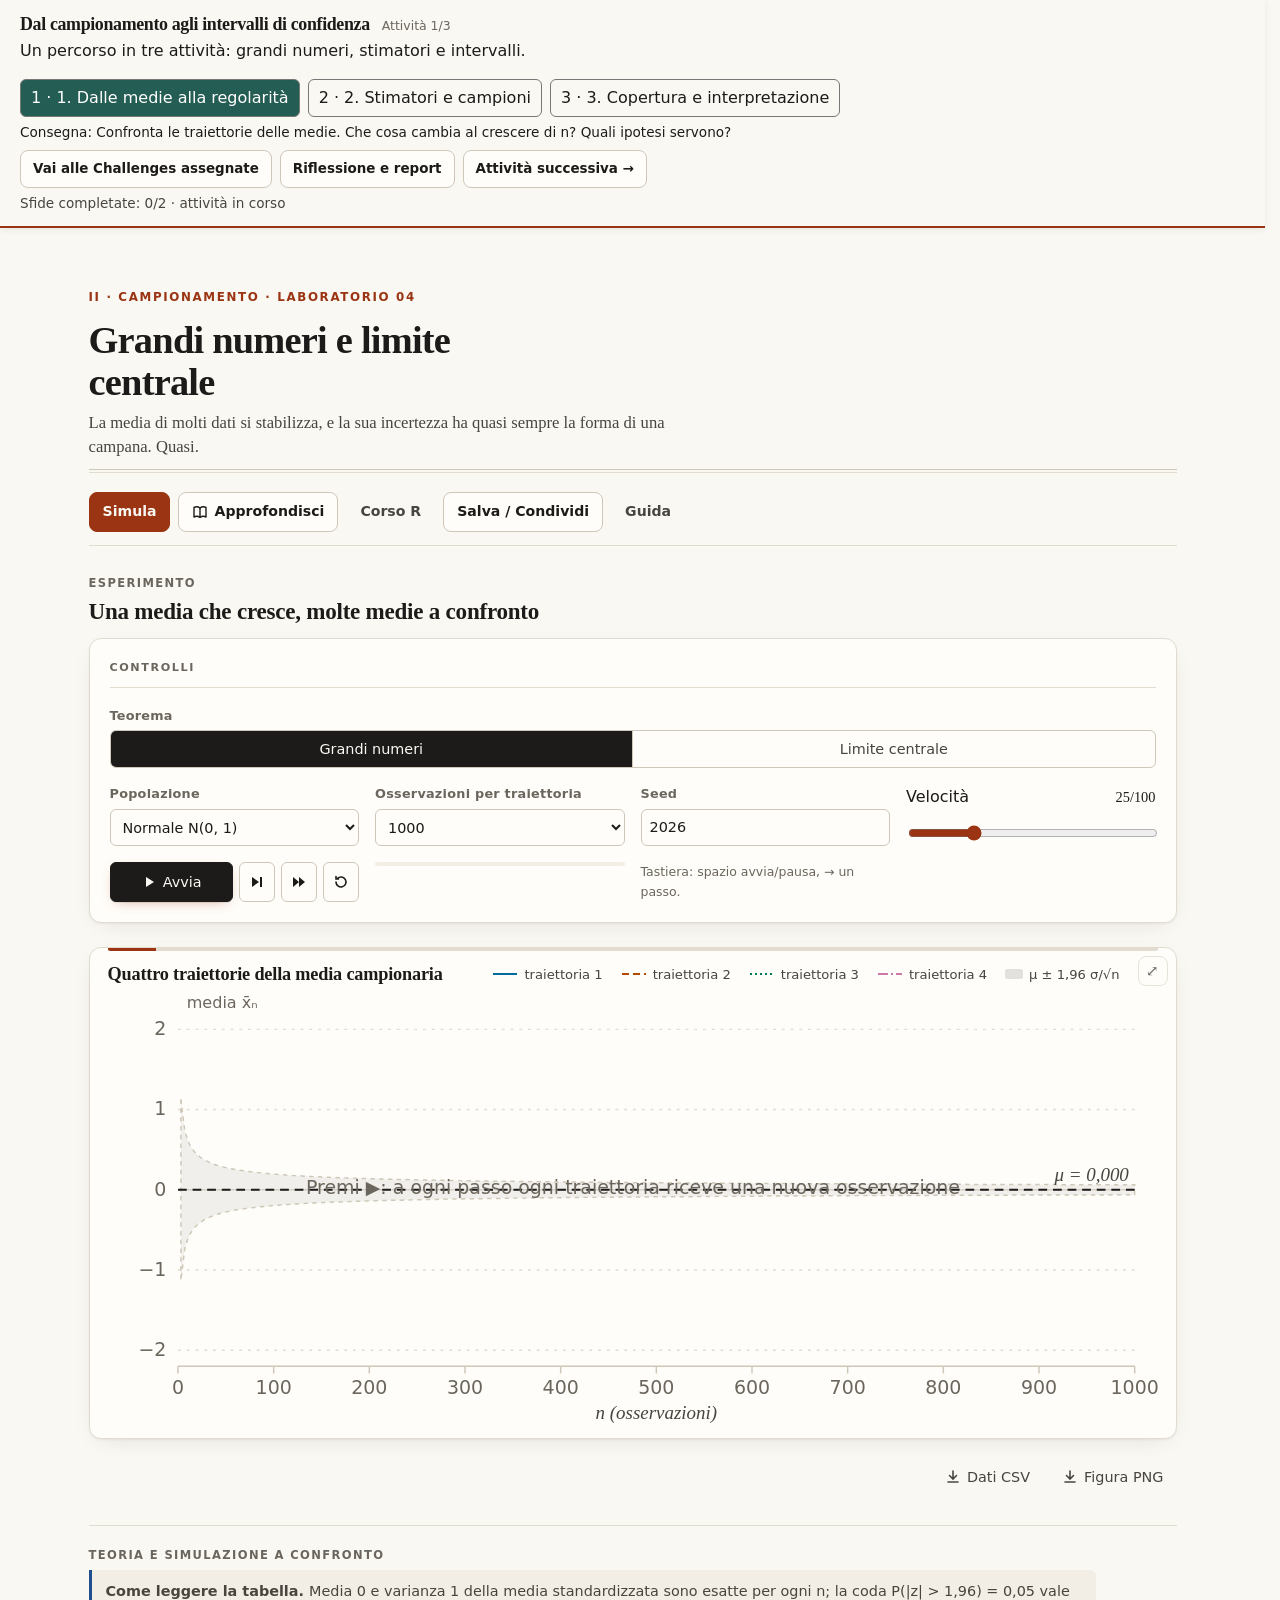
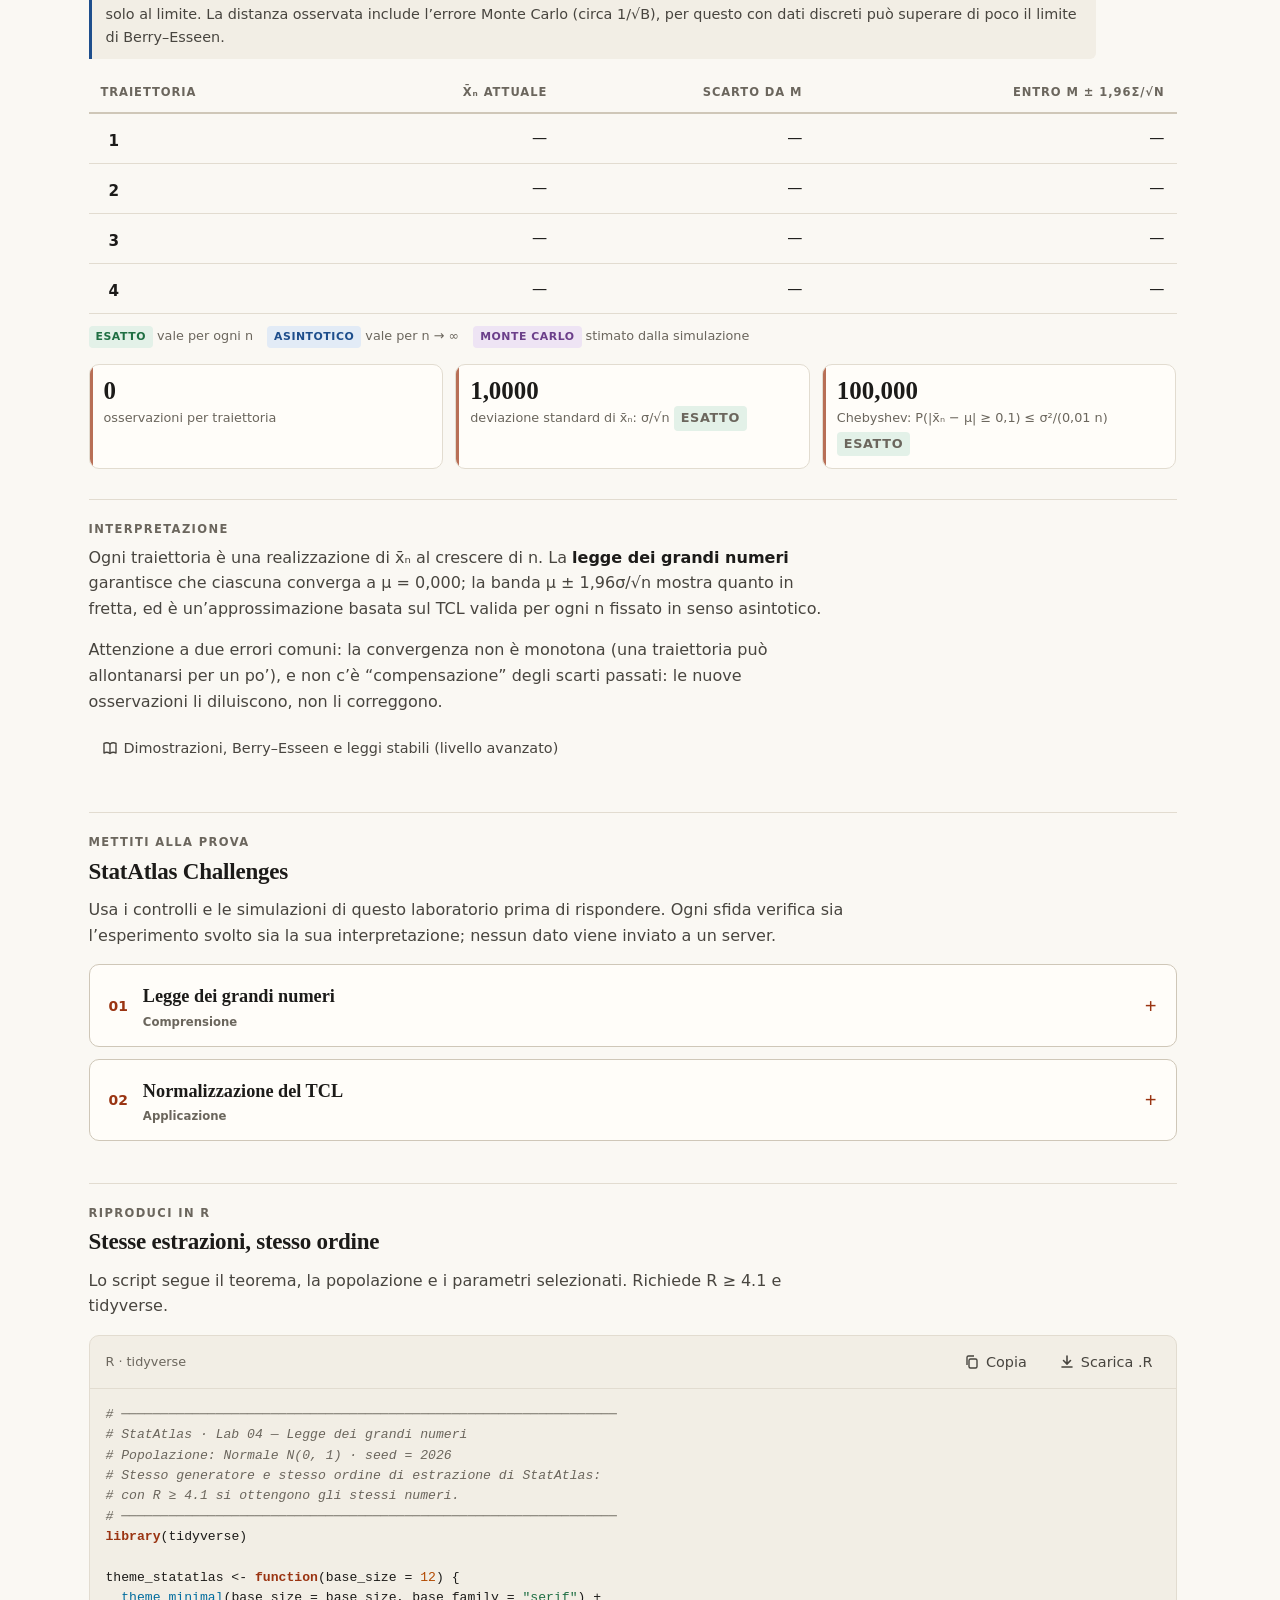
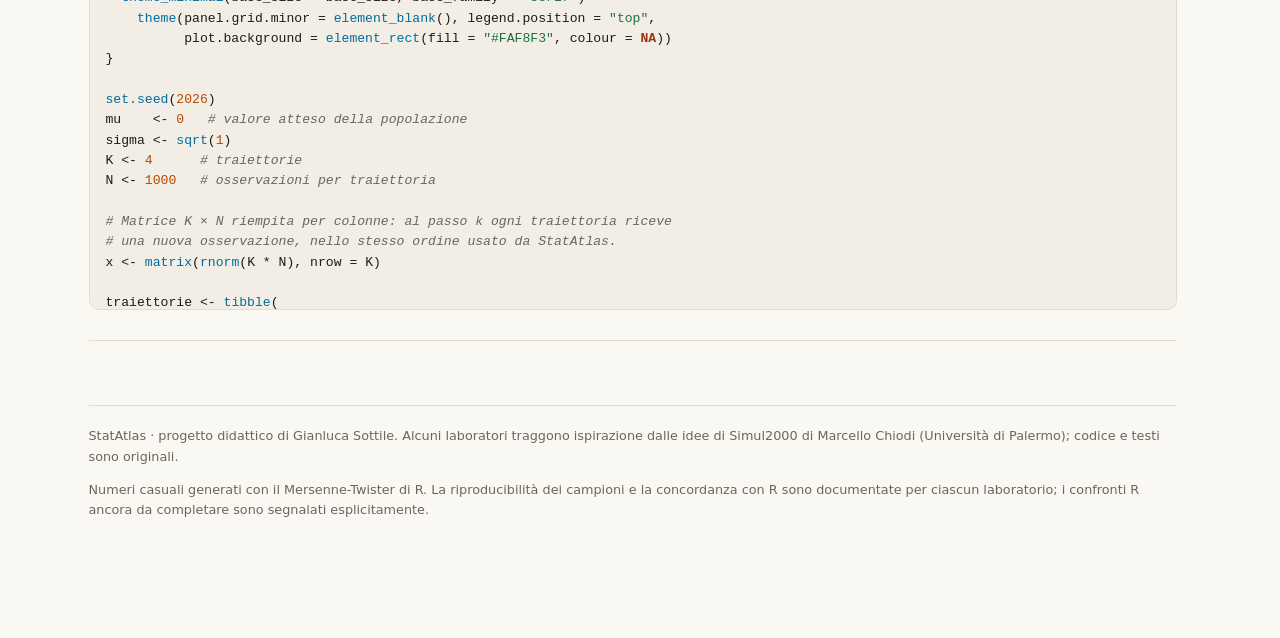
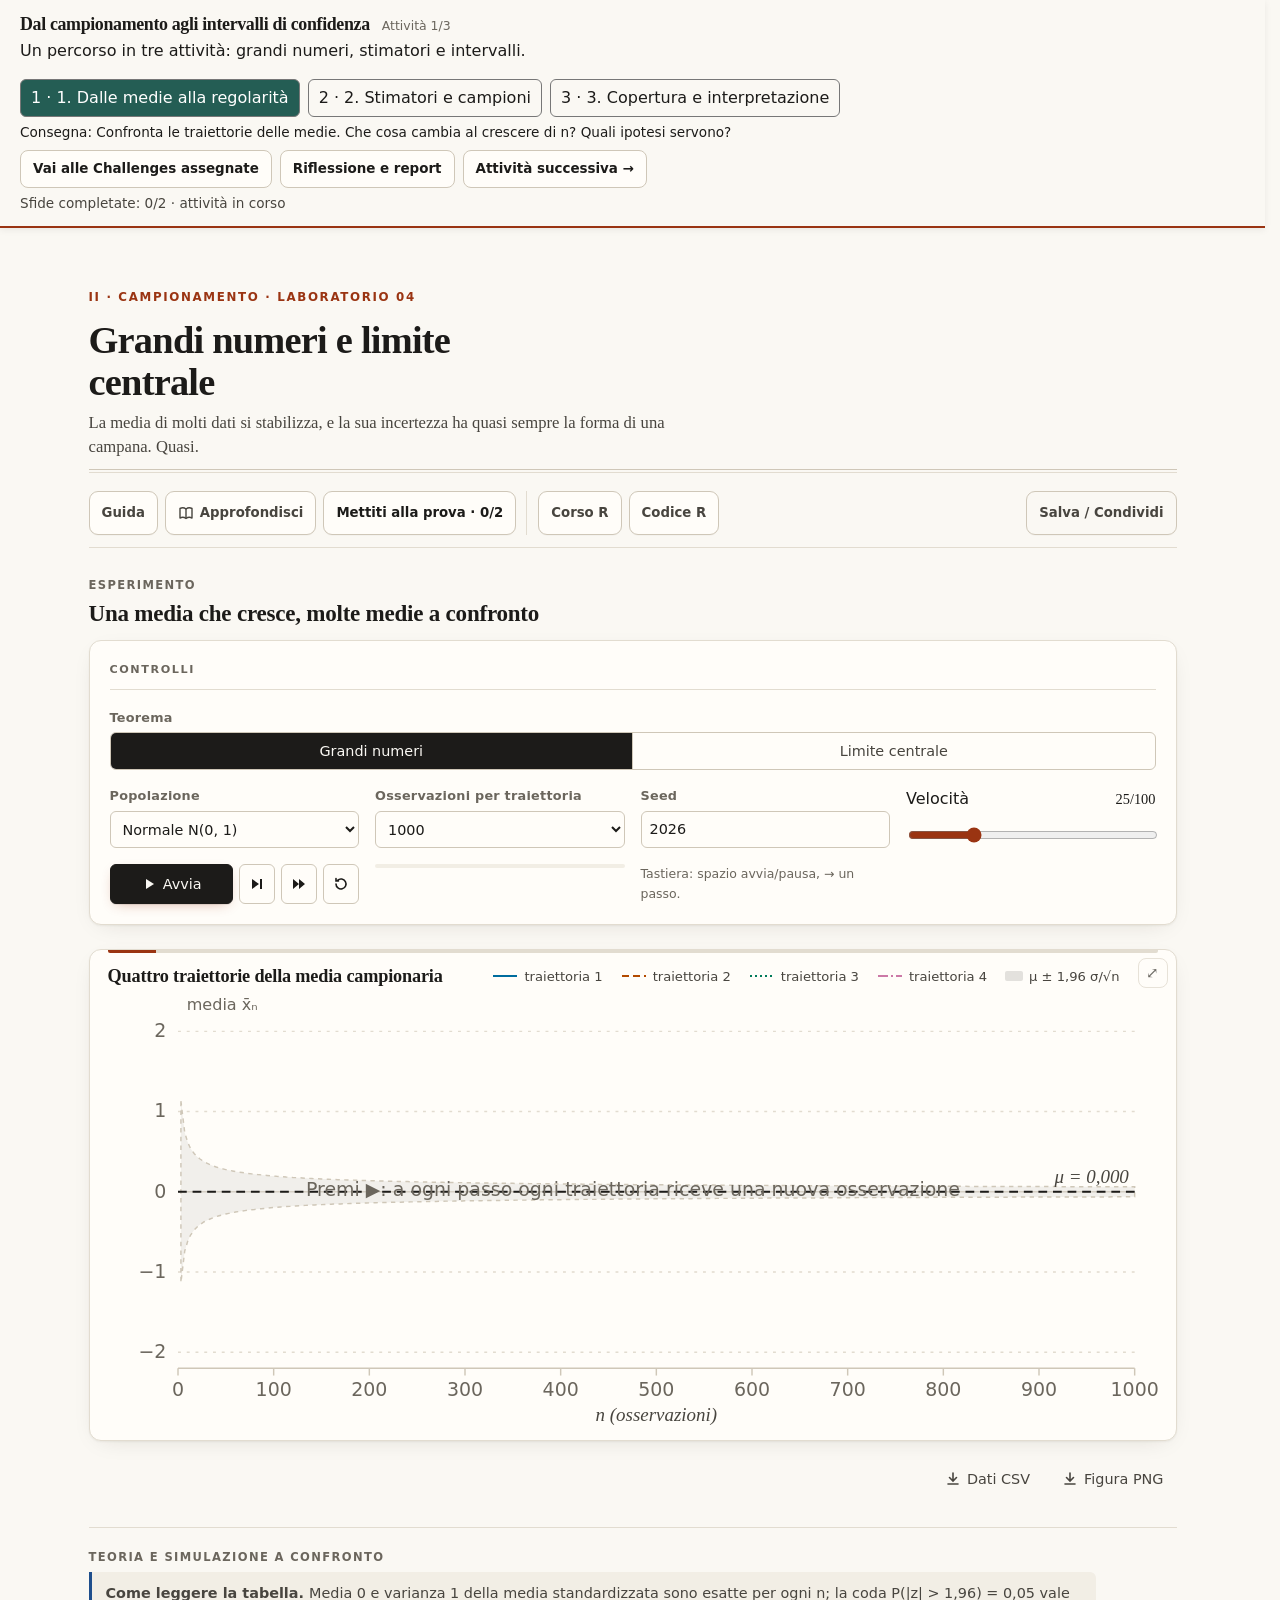
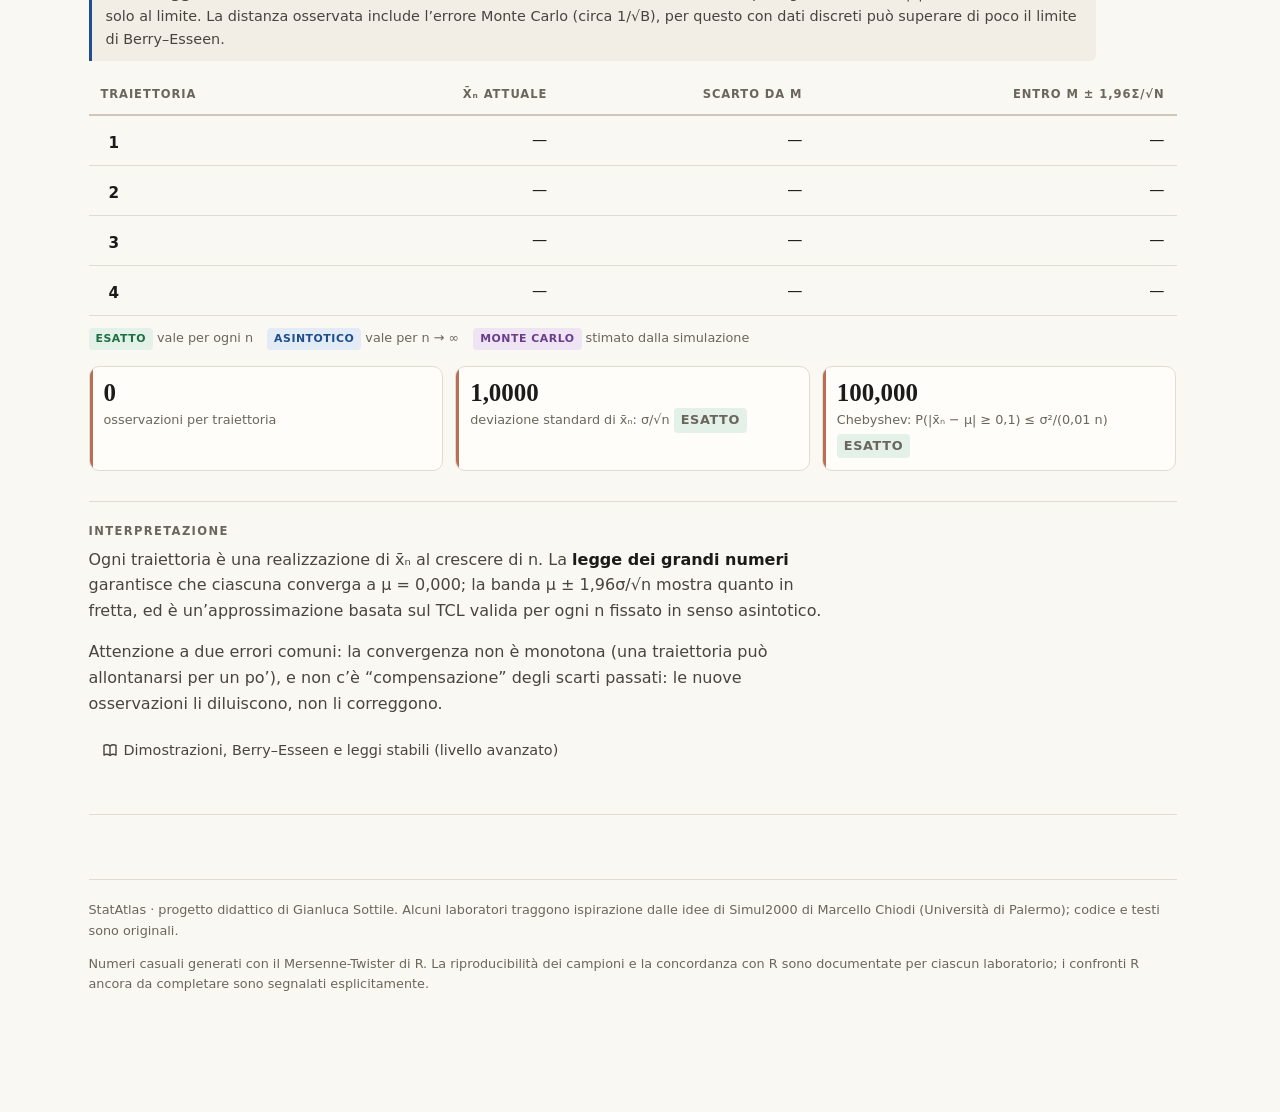
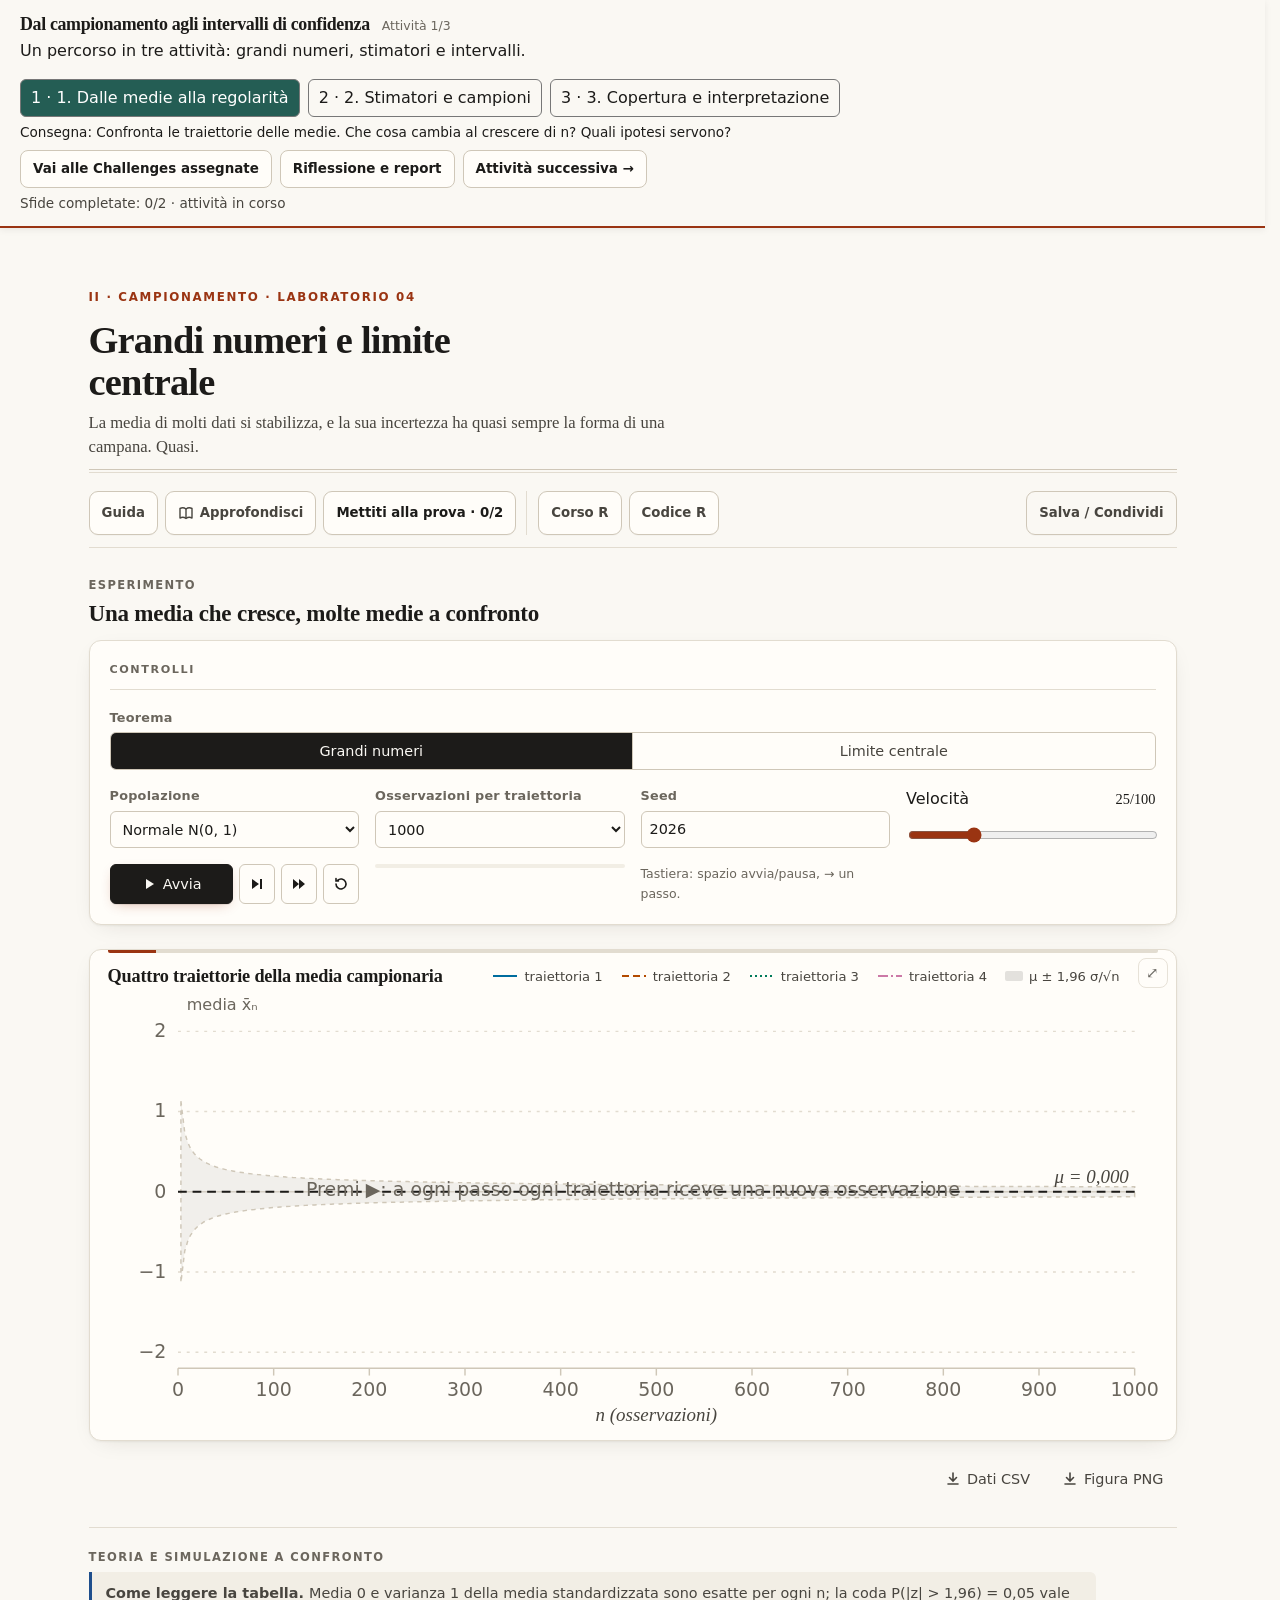
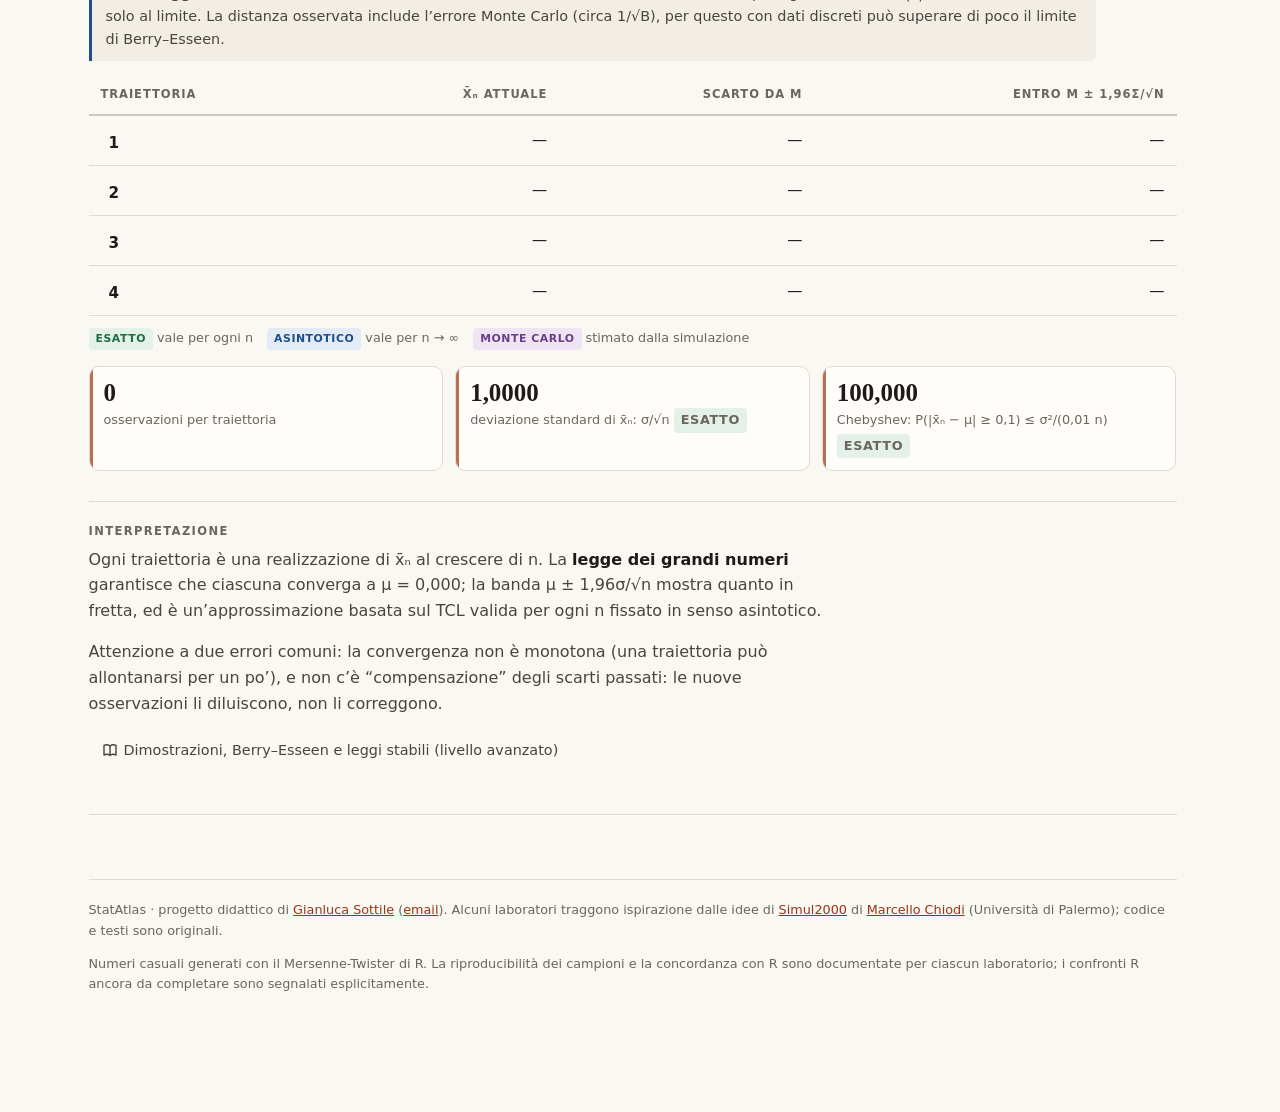
